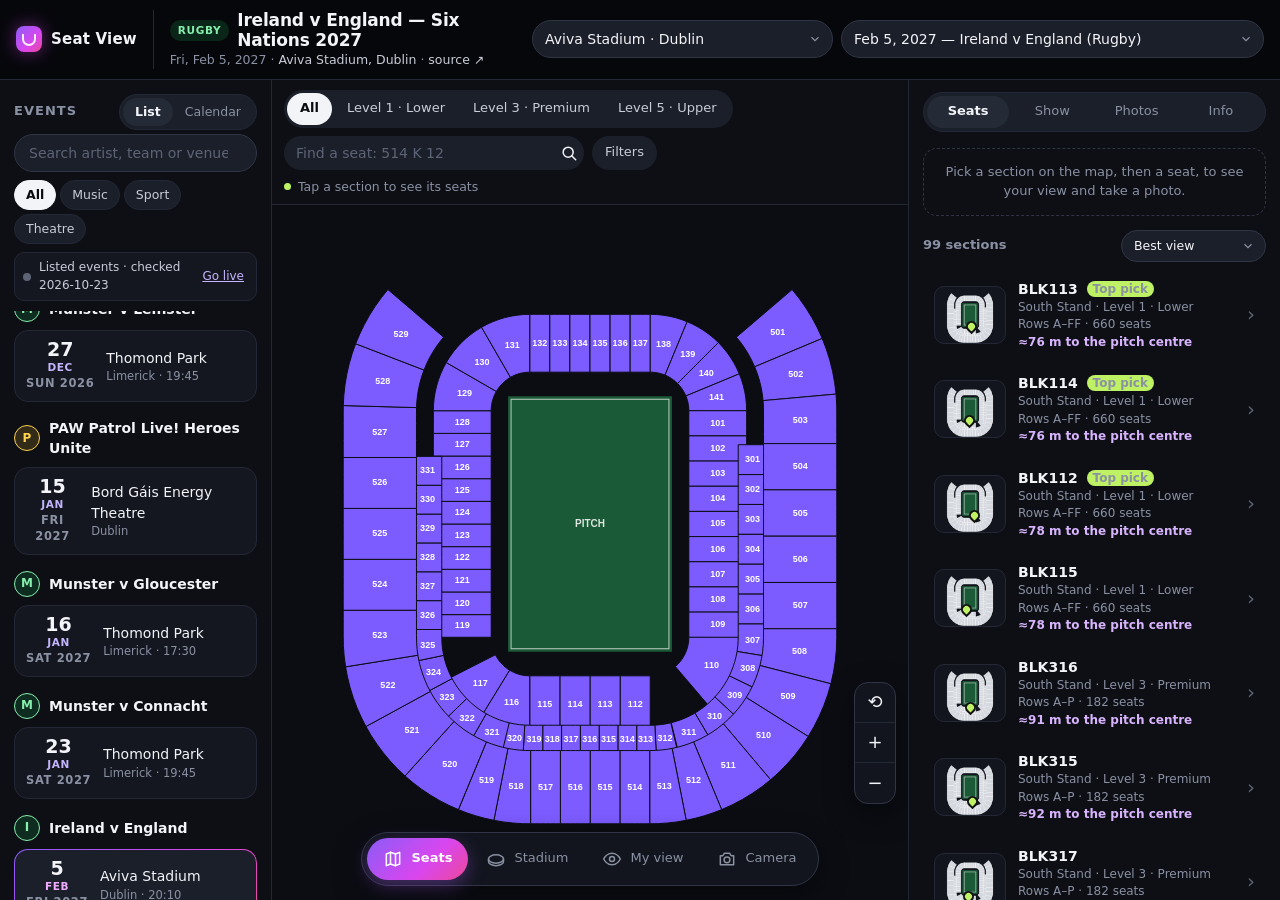
==== index.html @ c8fd2e51 "My view: Person in front Short / Average / Tall (labelled simulated) Fills the nearest seat one row " ====
<!doctype html>
<html lang="en">
<head>
<meta charset="utf-8">
<meta http-equiv="Content-Security-Policy" content="default-src 'none'; script-src 'sha256-AehIWPb3ANPBg8J2ASItYhmDbQmx3fX8ATuAno+tc4E=' 'sha256-6IYVCKtguXqUYIJRXYKMgTXm1RfLkmc8EAMEsdVa/XQ=' 'sha256-Q30Vz7tpSokEJcAzKBy99ue36eiE/+5ZaxXorFclWy0=' 'sha256-MastnFAGnW51c5pu6mgBMGrOEGAseeHLdK5WMSakgow=' 'sha256-mn3Ym4TrR9g12RX2Qn3bKJnK6qmRhk+Vc/PLsE+xWmc=' 'sha256-G7IihD7JzZwjoFWVQYz5J8aeXu/lUGII/jct2ej9b/M=' 'sha256-t33mMJA2kMFZt4jPvmAwNv0l5aLgA356HZ9wJSlVgOs=' 'sha256-FMDPAyfk9b5MFbzZSlSNsNEAVbrtfateNRpaTZA1IT0=' 'sha256-YVL+5Ma8DOIX1sJTvli4gWjZ0WUm4WjEtv5gJnZ9flM=' 'sha256-u6Dy2/lGTTNm95e4UNQU3p8DNj4IMK09lNciYB+xhYI=' 'sha256-4LvRddj+rnZm9a47Sd4WBgCavsQi53WUkxDH57ECdz0=' 'sha256-4m1iFpMYvZm6f1xIwejFh5C7K5jmSiJSXS4oeVaFrUk=' 'sha256-UX5fQSyQnPjgekXSWgXfijqG40A16+BjKdt0ad/6+Wk=' 'sha256-EDU/SmT+vjDJBMGw8F79ch5NGQaboYGZcBMJCvcsNKQ=' 'sha256-bpY7FLE2nWcdP8KM99GyFax7jH11QBcq56C5yae4ynA=' 'sha256-v2H7QwRPtDEg5kkXZO0sl8lC6gD20erdyJ/KMWJDnH0=' 'sha256-X9oiBWhc8Z5s16EZaTX3HUAJhatDpTYLCN5q2ymLWTc=' 'sha256-DvF3M/aGfVjp7GnrSARfQuqYdV5pXIryH3IKx+WiJWA='; style-src 'unsafe-inline'; img-src 'self' data: blob: https://commons.wikimedia.org https://upload.wikimedia.org https://mapsapi.tmol.io; connect-src 'self' https://app.ticketmaster.com https://musicbrainz.org; object-src 'none'; base-uri 'none'; form-action 'none'; frame-src 'none'; worker-src 'none'; manifest-src 'none'">
<meta name="referrer" content="no-referrer">
<meta name="viewport" content="width=device-width, initial-scale=1, viewport-fit=cover">
<title>Seat View — Irish Stadiums</title>
<link rel="icon" href="data:,">
<style>
/* Seat View — design system: night-concert dark UI, one accent (violet→pink), lime = "your seat". */
:root {
  --bg:#07080c; --s1:#0d0f15; --s2:#141720; --s3:#1b1f2a; --s4:#252a37; --line:#232836; --line2:#2f3545;
  --ink:#f3f4f8; --ink2:#c9cdd8; --muted:#8a91a3; --dim:#5d6476;
  --acc:#8b5cf6; --acc-2:#ec4899; --acc-soft:rgba(139,92,246,.16); --grad:linear-gradient(135deg,#8b5cf6 0%,#d946ef 60%,#ec4899 100%);
  --ok:#bef264; --warn:#fbbf24; --bad:#f87171;
  --r1:10px; --r2:14px; --r3:20px; --shadow:0 10px 30px rgba(0,0,0,.45);
  --font:"Inter","Segoe UI Variable Text","Segoe UI",system-ui,-apple-system,Roboto,Arial,sans-serif;
  /* legacy names used by older inline styles */
  --acc2:var(--ok); --soft:var(--s2);
}
* { box-sizing:border-box; }
html, body { margin:0; height:100%; background:var(--bg); color:var(--ink); font:14px/1.45 var(--font); -webkit-font-smoothing:antialiased; }
button, select, input { font:inherit; color:inherit; }
::selection { background:var(--acc); color:#fff; }
a { color:#c4b5fd; text-decoration:none; } a:hover { text-decoration:underline; }
svg { width:20px; height:20px; fill:none; stroke:currentColor; stroke-width:1.8; stroke-linecap:round; stroke-linejoin:round; flex:none; }

/* controls */
button { background:var(--s3); border:1px solid var(--line2); border-radius:999px; padding:7px 14px; cursor:pointer; min-height:38px; transition:background .15s, border-color .15s, transform .1s; }
button:hover { background:var(--s4); border-color:#3b4254; } button:active { transform:scale(.97); }
button.on { background:var(--ink); color:#0b0c10; border-color:var(--ink); font-weight:600; }
button.primary { background:var(--grad); color:#fff; border:0; font-weight:600; box-shadow:0 6px 18px rgba(168,85,247,.35); }
button.primary:hover { filter:brightness(1.08); }
.iconbtn { width:38px; padding:0; display:inline-flex; align-items:center; justify-content:center; }
select { background:var(--s3); border:1px solid var(--line2); border-radius:999px; padding:6px 30px 6px 12px; min-height:38px; max-width:100%; appearance:none; -webkit-appearance:none;
  background-image:url("data:image/svg+xml,%3Csvg xmlns='http://www.w3.org/2000/svg' viewBox='0 0 24 24' fill='none' stroke='%238a91a3' stroke-width='2'%3E%3Cpath d='M6 9l6 6 6-6'/%3E%3C/svg%3E"); background-repeat:no-repeat; background-position:right 10px center; background-size:14px; }
select option { background:#141720; color:var(--ink); }
input[type=search], input[type=password], input:not([type]) { background:var(--s3); border:1px solid var(--line2); border-radius:999px; padding:8px 14px; color:var(--ink); outline:none; }
input::placeholder { color:var(--dim); }
input[type=range] { accent-color:var(--acc); } input[type=checkbox] { accent-color:var(--acc); width:16px; height:16px; }
button:focus-visible, select:focus-visible, input:focus-visible, summary:focus-visible, a:focus-visible { outline:2px solid #c4b5fd; outline-offset:2px; }
.muted { color:var(--muted); } .small { font-size:12.5px; }
.badge { font-size:11px; padding:2px 8px; border-radius:999px; border:1px solid var(--line2); white-space:nowrap; color:var(--muted); }
.badge.warn { border-color:rgba(251,191,36,.4); color:var(--warn); background:rgba(251,191,36,.08); } .badge.ok { border-color:rgba(190,242,100,.35); color:var(--ok); background:rgba(190,242,100,.07); }
#err { position:fixed; z-index:99; top:0; left:0; right:0; background:#7f1d1d; color:#fff; padding:10px 14px; font-weight:600; }

/* header */
header#top { background:rgba(7,8,12,.92); backdrop-filter:blur(12px); border-bottom:1px solid var(--line); display:flex; align-items:center; gap:16px; padding:10px 16px; flex-wrap:wrap; position:relative; z-index:30; }
.brand { display:flex; align-items:center; gap:9px; font-size:15px; white-space:nowrap; letter-spacing:.2px; }
.logo { width:26px; height:26px; border-radius:8px; background:var(--grad); box-shadow:0 0 18px rgba(217,70,239,.45); position:relative; }
.logo::after { content:""; position:absolute; inset:8px 6px 6px; border:2px solid rgba(255,255,255,.9); border-top:0; border-radius:0 0 8px 8px; }
#evHead { flex:1; min-width:200px; padding-left:16px; border-left:1px solid var(--line); }
#evTitle { font-weight:700; font-size:17px; line-height:1.2; letter-spacing:-.01em; }
#evMeta { font-size:12.5px; color:var(--muted); } #evMeta a { color:var(--ink2); }
.pickers { display:flex; gap:8px; flex-wrap:wrap; } .pick { display:flex; align-items:center; gap:6px; } .pick span { display:none; }
.pick select { min-width:170px; }
#sideToggle { display:none; }
#infoBar { display:none !important; }

/* layout */
#app { display:grid; grid-template-columns:272px minmax(0,1fr) 372px; height:calc(100% - 59px); }
#app > * { min-width:0; }

/* concerts rail */
#side { background:var(--s1); border-right:1px solid var(--line); overflow:auto; min-height:0; scrollbar-width:thin; }
.sidehead { position:sticky; top:0; background:var(--s1); padding:14px 14px 8px; display:flex; align-items:center; justify-content:space-between; gap:8px; z-index:2; }
.sidehead b { font-size:13px; text-transform:uppercase; letter-spacing:.08em; color:var(--muted); }
.seg { display:flex; background:var(--s3); border-radius:999px; padding:3px; border:1px solid var(--line); }
.seg button { min-height:28px; padding:2px 12px; font-size:12.5px; border:0; background:transparent; color:var(--muted); }
.seg button.on { background:var(--s4); color:var(--ink); box-shadow:none; }
.sideq { padding:2px 14px 10px; position:sticky; top:52px; background:var(--s1); z-index:2; } .sideq input { width:100%; }
#sideBody { padding:4px 14px 30px; }
.artist { margin:0 0 16px; } .artist .an { font-weight:650; font-size:14px; margin:6px 0 8px; display:flex; align-items:center; gap:9px; } .artist.past { opacity:.55; }
.av { width:26px; height:26px; border-radius:50%; background:var(--grad); color:#fff; display:inline-flex; align-items:center; justify-content:center; font-size:12px; font-weight:700; flex:none; }
.artist .date { display:flex; width:100%; gap:12px; align-items:center; text-align:left; margin:0 0 6px; padding:9px 11px; min-height:54px; border-radius:var(--r2); background:var(--s2); border:1px solid var(--line); }
.artist .date:hover { background:var(--s3); border-color:var(--line2); }
.artist .date.on { border-color:transparent; background:linear-gradient(var(--s3),var(--s3)) padding-box, var(--grad) border-box; border:1.5px solid transparent; color:var(--ink); font-weight:400; }
.artist .date i, .chip i { display:block; font-style:normal; font-size:11.5px; color:var(--muted); }
.dd { min-width:44px; text-align:center; font-size:10.5px; text-transform:uppercase; letter-spacing:.06em; color:#c4b5fd; font-weight:700; } .dd b { display:block; font-size:19px; line-height:1.05; color:var(--ink); letter-spacing:0; }
.artist .date.on .dd { color:#f0abfc; }
.calhead { display:flex; align-items:center; justify-content:space-between; margin:4px 0 10px; font-weight:650; } .calhead button { min-height:30px; width:30px; padding:0; }
.cal { display:grid; grid-template-columns:repeat(7,1fr); gap:3px; }
.cal .c { min-height:46px; background:var(--s2); border:1px solid var(--line); border-radius:8px; padding:3px; font-size:11px; overflow:hidden; }
.cal .c.h { min-height:auto; background:none; border:0; text-align:center; color:var(--dim); font-size:10.5px; } .cal .c.e { background:none; border:0; }
.cal .c.has { border-color:rgba(139,92,246,.6); } .cal .n { color:var(--muted); }
.chip { display:block; width:100%; min-height:0; padding:2px 4px; margin-top:2px; font-size:10px; line-height:1.15; border-radius:5px; background:var(--acc); color:#fff; border:0; text-align:left; overflow:hidden; text-overflow:ellipsis; white-space:nowrap; }
.chip i { color:#e9d5ff; font-size:9px; } .chip.on { background:var(--ok); color:#111; } .chip.on i { color:#333; }
.jump { display:flex; flex-wrap:wrap; gap:5px; margin-top:6px; } .jump button { min-height:28px; padding:2px 10px; font-size:12px; }

/* centre view */
#view { position:relative; overflow:hidden; min-height:0; background:#05060a; }
#c { width:100%; height:100%; display:block; touch-action:none; }
#loading { position:absolute; inset:0; display:flex; flex-direction:column; gap:14px; align-items:center; justify-content:center; background:rgba(7,8,12,.94); font-size:15px; color:var(--ink2); z-index:20; }
#loading[hidden] { display:none; }
.spinner { width:34px; height:34px; border-radius:50%; border:3px solid var(--s4); border-top-color:#d946ef; animation:spin .8s linear infinite; } @keyframes spin { to { transform:rotate(360deg); } }
#mapWrap { position:absolute; inset:0; z-index:5; background:#0b0d13; display:flex; flex-direction:column; } #mapWrap[hidden] { display:none; }
#map2d { position:absolute; inset:0; width:100%; height:100%; display:block; touch-action:none; cursor:grab; }
.chip2 { background:var(--s3); border:1px solid transparent; border-radius:999px; padding:4px 12px; min-height:34px; display:flex; gap:8px; align-items:center; font-size:13px; color:var(--ink2); cursor:pointer; }
.chip2:hover { background:var(--s4); }
.chip2 input[type=range] { width:96px; }
#surprise { color:var(--ink); }
.msearch { display:flex; align-items:center; gap:2px; background:var(--s3); border-radius:999px; padding-left:4px; }
.msearch input { background:transparent; border:0; min-height:34px; width:170px; padding:6px 8px; }
.msearch .iconbtn { width:34px; min-height:34px; background:transparent; border:0; }
.zbtns { display:flex; flex-direction:column; gap:0; background:rgba(20,23,32,.9); border:1px solid var(--line2); border-radius:var(--r2); overflow:hidden; box-shadow:var(--shadow); }
.zbtns button { width:40px; min-height:40px; padding:0; border-radius:0; font-size:18px; background:transparent; border:0; border-bottom:1px solid var(--line); } .zbtns button:last-child { border-bottom:0; }
#mapTip { position:absolute; background:rgba(20,23,32,.96); border:1px solid var(--line2); border-radius:var(--r1); padding:8px 11px; font-size:12.5px; box-shadow:var(--shadow); pointer-events:none; max-width:240px; z-index:6; } #mapTip span { color:var(--muted); }
#mapSel[hidden] { display:none; } .selh { display:flex; gap:10px; align-items:flex-start; }
.tick { width:28px; height:28px; border-radius:50%; background:var(--ok); color:#111; display:flex; align-items:center; justify-content:center; flex:none; font-weight:800; }
.selh .x { margin-left:auto; min-height:30px; width:30px; padding:0; } .btns { display:flex; gap:8px; margin-top:12px; flex-wrap:wrap; }
#shareMsg { margin-top:6px; color:var(--ok); word-break:break-all; } #shareMsg:empty { display:none; }

/* 3D overlays */
#crowdBar { position:absolute; top:12px; left:12px; display:flex; gap:2px; align-items:center; background:rgba(20,23,32,.8); backdrop-filter:blur(10px); border:1px solid var(--line); padding:4px; border-radius:999px; }
#crowdBar span { padding:0 8px; color:var(--muted); font-size:12px; } #crowdBar button { min-height:30px; padding:2px 12px; font-size:12.5px; background:transparent; border-color:transparent; }
#crowdBar button.on { background:var(--ink); color:#0b0c10; }
#hud { position:absolute; top:14px; right:12px; pointer-events:none; color:var(--dim); font:11px/1.3 ui-monospace, Consolas, monospace; }
#hint { position:absolute; top:58px; left:50%; transform:translateX(-50%); background:rgba(20,23,32,.8); backdrop-filter:blur(8px); border:1px solid var(--line); color:var(--ink2); padding:6px 14px; border-radius:999px; font-size:12.5px; white-space:nowrap; pointer-events:none; transition:opacity .3s; }
#hint.flash { background:var(--grad); color:#fff; border-color:transparent; } #hint:empty { display:none; }
body.mapmode #crowdBar, body.mapmode #hud { display:none; } body.mapmode #hint:not(.flash) { display:none; }
#bottom { position:absolute; left:0; right:0; bottom:14px; display:flex; flex-direction:column; align-items:center; gap:10px; pointer-events:none; z-index:8; }
#bottom > * { pointer-events:auto; }
#modeBar { display:flex; gap:2px; background:rgba(20,23,32,.88); backdrop-filter:blur(14px); padding:5px; border-radius:999px; border:1px solid var(--line2); box-shadow:var(--shadow); }
#modeBar button { min-height:42px; padding:6px 16px; font-size:13px; border:0; background:transparent; color:var(--muted); display:flex; align-items:center; gap:8px; }
#modeBar button:hover { color:var(--ink); background:var(--s3); }
#modeBar button.on { background:var(--grad); color:#fff; box-shadow:0 6px 18px rgba(168,85,247,.35); }

/* ---------- iPhone camera (modelled on the iOS Camera app) ---------- */
#camTop, #flashOv { display:none; }
body.phonemode #view { background:#000; }
body.phonemode #crowdBar, body.phonemode #hud, body.phonemode #hint, body.phonemode #modeBar { display:none; }
body.phonemode #camTop { display:flex; position:absolute; top:0; left:0; right:0; height:52px; align-items:center; justify-content:space-between; padding:0 14px; z-index:9; background:#000; }
.camicon { width:36px; min-height:36px; padding:0; border-radius:50%; background:rgba(255,255,255,.1); border:0; color:#fff; display:flex; align-items:center; justify-content:center; }
.camicon:hover { background:rgba(255,255,255,.2); }
#phoneHud { color:#ffd60a; font:600 12px/1.3 -apple-system, "SF Pro Text", var(--font); letter-spacing:.02em; text-align:center; }
#phoneHud span { color:rgba(255,255,255,.7); font-weight:500; }
#phoneFrame { position:absolute; pointer-events:none; } #phoneFrame[hidden] { display:none; }
.grid3 { position:absolute; inset:0; background:
  linear-gradient(to right, transparent calc(33.33% - .5px), rgba(255,255,255,.22) 33.33%, transparent calc(33.33% + .5px), transparent calc(66.66% - .5px), rgba(255,255,255,.22) 66.66%, transparent calc(66.66% + .5px)),
  linear-gradient(to bottom, transparent calc(33.33% - .5px), rgba(255,255,255,.22) 33.33%, transparent calc(33.33% + .5px), transparent calc(66.66% - .5px), rgba(255,255,255,.22) 66.66%, transparent calc(66.66% + .5px)); }
#phoneFrame .lenses { position:absolute; left:50%; bottom:14px; transform:translateX(-50%); display:flex; gap:6px; padding:4px; border-radius:999px; background:rgba(0,0,0,.35); pointer-events:auto; }
.lenses button { min-height:30px; min-width:30px; width:30px; padding:0; border-radius:50%; font:600 11px/1 -apple-system, var(--font); background:rgba(28,28,30,.75); border:0; color:#fff; }
.lenses button.on { width:auto; min-width:38px; padding:0 8px; border-radius:999px; color:#ffd60a; background:rgba(28,28,30,.9); font-size:12px; }
#phoneCtl { display:flex; flex-direction:column; align-items:center; gap:14px; width:100%; max-width:560px; padding:6px 22px 4px; background:#000; }
#phoneCtl[hidden] { display:none; }
body.phonemode #bottom { bottom:0; padding-bottom:14px; background:#000; }
.camModes { display:flex; gap:20px; font:600 12px/1 -apple-system, var(--font); letter-spacing:.08em; color:rgba(255,255,255,.55); white-space:nowrap; }
.camModes b { color:#ffd60a; font-weight:600; }
.camRow { display:grid; grid-template-columns:1fr auto 1fr; align-items:center; width:100%; }
.thumb { width:48px; height:48px; min-height:48px; padding:0; border-radius:9px; overflow:hidden; background:#1c1c1e; border:1.5px solid rgba(255,255,255,.25); justify-self:start; }
.thumb img { width:100%; height:100%; object-fit:cover; display:block; } .thumb img:not([src]) { display:none; }
#shutter { width:72px; height:72px; min-height:72px; padding:0; border-radius:50%; background:transparent; border:4px solid #fff; display:flex; align-items:center; justify-content:center; }
#shutter i { width:58px; height:58px; border-radius:50%; background:#fff; transition:transform .12s; } #shutter:active i { transform:scale(.88); }
#phoneCtl .zoom { justify-self:end; display:flex; flex-direction:column; align-items:center; gap:4px; color:#ffd60a; font:600 12px -apple-system, var(--font); }
#phoneCtl .zoom input { width:110px; accent-color:#ffd60a; }
#flashOv { position:absolute; inset:0; background:#fff; opacity:0; pointer-events:none; z-index:12; }
#flashOv.go { display:block; animation:shot .35s ease-out; } @keyframes shot { 0% { opacity:.85; } 100% { opacity:0; } }

/* right panel */
#panel { background:var(--s1); border-left:1px solid var(--line); overflow:auto; min-height:0; scrollbar-width:thin; }
#tabs { position:sticky; top:0; display:flex; gap:2px; margin:12px 14px 4px; padding:3px; background:var(--s3); border:1px solid var(--line); border-radius:999px; z-index:3; }
#tabs button { flex:1; border-radius:999px; min-height:32px; border:0; background:transparent; color:var(--muted); font-size:13px; padding:2px 6px; }
#tabs button.on { background:var(--s4); color:var(--ink); }
.tab { display:none; padding:12px 14px 40px; } .tab.on { display:block; }
.tab h3 { margin:0 0 10px; font-size:12px; text-transform:uppercase; letter-spacing:.08em; color:var(--muted); font-weight:600; }
.group { background:var(--s2); border:1px solid var(--line); border-radius:var(--r2); padding:14px; margin:10px 0; }
.listhead { display:flex; gap:8px; align-items:center; justify-content:space-between; margin:14px 0 6px; } .listhead b { font-size:13px; color:var(--muted); font-weight:600; }
.sortby select { min-height:32px; font-size:12.5px; }
#mapList { list-style:none; margin:0; padding:0; }
#mapList li { border-radius:var(--r2); padding:10px; cursor:pointer; display:flex; gap:12px; align-items:center; border:1px solid transparent; }
#mapList li:hover { background:var(--s2); border-color:var(--line); } #mapList li.none { cursor:default; color:var(--muted); }
#mapList li:focus-visible { outline:2px solid #c4b5fd; outline-offset:-2px; }
#mapList .th { width:72px; height:58px; flex:none; background-size:cover; position:relative; border-radius:10px; border:1px solid var(--line); }
#mapList .th i { position:absolute; width:11px; height:11px; margin:-11px 0 0 -5px; background:var(--ok); border:2px solid #111; border-radius:50% 50% 50% 0; transform:rotate(-45deg); }
#mapList .tx { flex:1; display:flex; flex-direction:column; min-width:0; } #mapList .tx b { font-size:14px; } #mapList .tx span { font-size:12px; color:var(--muted); } #mapList .tx .d { color:#d8b4fe; font-weight:600; }
#mapList .chev { font-size:20px; color:var(--dim); }
details.bynum { margin-top:12px; border:1px solid var(--line); border-radius:var(--r2); padding:10px 12px; background:var(--s2); } details.bynum summary { cursor:pointer; font-weight:600; color:var(--ink2); }
#map, #levelTabs { display:none !important; }
.pickrow { display:flex; flex-wrap:wrap; gap:8px; align-items:center; margin:8px 0; } .pickrow label { display:flex; gap:6px; align-items:center; }
#blockSel { width:100%; } .pickrow label:has(#blockSel) { flex:1; min-width:0; }
.info { width:100%; border-collapse:collapse; font-size:12.5px; margin:8px 0; } .info td, .info th { border-bottom:1px solid var(--line); padding:6px 4px; vertical-align:top; text-align:left; } .info td:first-child { color:var(--muted); width:42%; }

/* seat hero */
.hero { border-radius:var(--r3); padding:16px; background:radial-gradient(120% 140% at 0% 0%, rgba(139,92,246,.28), transparent 55%), radial-gradient(120% 140% at 100% 100%, rgba(236,72,153,.18), transparent 55%), var(--s2); border:1px solid var(--line2); }
.hero .eyebrow { font-size:11px; text-transform:uppercase; letter-spacing:.1em; color:#d8b4fe; font-weight:600; }
.hero .where { font-size:19px; font-weight:700; letter-spacing:-.01em; margin:2px 0 12px; }
.stats { display:grid; grid-template-columns:repeat(3,1fr); gap:8px; }
.stat { background:rgba(7,8,12,.45); border:1px solid var(--line); border-radius:var(--r1); padding:9px 10px; }
.stat b { display:block; font-size:18px; letter-spacing:-.01em; } .stat span { font-size:11px; color:var(--muted); line-height:1.25; display:block; }
.stat.good b { color:var(--ok); } .stat.warn b { color:var(--warn); }
.hero .btns button { flex:1; }
.hero details { margin-top:12px; } .hero summary { cursor:pointer; font-size:12.5px; color:var(--muted); }
.empty { border:1px dashed var(--line2); border-radius:var(--r2); padding:14px; color:var(--muted); font-size:13px; text-align:center; }

.card { border:1px solid var(--line); background:var(--s2); border-radius:var(--r2); padding:12px; margin:6px 0; } .card.sel { border-color:var(--acc); }
.card .t { font-weight:700; font-size:16px; } .card .d { color:var(--muted); }
.warnbox { border:1px solid rgba(251,191,36,.35); background:rgba(251,191,36,.07); border-radius:var(--r1); padding:8px 10px; font-size:12.5px; margin:8px 0; color:#fde68a; }
.tmoff { border:1px dashed var(--line2); border-radius:var(--r1); padding:8px 10px; font-size:12.5px; margin:8px 0; color:var(--muted); } .tmev { margin:8px 0; } #tmBox code { background:var(--s3); padding:1px 5px; border-radius:5px; }
#presetBtns { display:flex; gap:6px; } #presetBtns button { flex:1; }
.photo { margin:0 0 14px; border:1px solid var(--line); border-radius:var(--r2); overflow:hidden; background:var(--s2); } .photo img { width:100%; display:block; background:var(--s3); min-height:80px; }
.photo figcaption { padding:8px 10px; font-size:12.5px; color:var(--ink2); } .photo .fail { padding:20px 10px; font-size:12.5px; color:var(--muted); }
ul.plain { padding-left:18px; } ul.plain li { margin:4px 0; }
.filebtn { display:inline-flex; align-items:center; gap:8px; padding:8px 14px; border-radius:999px; background:var(--grad); color:#fff; font-weight:600; cursor:pointer; margin:4px 0 6px; }
.filebtn input { display:none; }
#modelList .m { display:flex; justify-content:space-between; gap:8px; padding:6px 0; border-bottom:1px solid var(--line); }

/* responsive */
@media (max-width: 1180px) { #app { grid-template-columns:minmax(0,1fr) 340px; } #side { display:none; } #sideToggle { display:inline-flex; }
  body.sideOpen #side { display:block; position:fixed; z-index:50; left:0; top:0; bottom:0; width:min(330px,88vw); box-shadow:0 0 0 9999px rgba(0,0,0,.6); } }
@media (max-width: 860px), (max-height: 520px) {
  header#top { padding:8px 10px; gap:6px 10px; } .brand strong { display:none; } #evHead { border-left:0; padding-left:0; } #evTitle { font-size:15px; }
  .pickers { width:100%; } .pick { flex:1; } .pick select { width:100%; min-width:0; }
  #app { grid-template-columns:minmax(0,1fr); height:auto; }
  #view { height:calc(100vh - var(--hdr, 120px)); height:calc(100dvh - var(--hdr, 120px)); min-height:300px; }
  #panel { border-left:0; border-top:1px solid var(--line); overflow:visible; }
  #modeBar { max-width:calc(100vw - 16px); } #modeBar button { flex:1 1 0; min-width:0; padding:6px 8px; flex-direction:column; gap:2px; font-size:11px; min-height:48px; }
  #hint { top:54px; font-size:12px; max-width:92%; white-space:normal; text-align:center; } #hud { display:none; } #crowdBar span { display:none; }
  #tabs button { min-width:0; overflow:hidden; text-overflow:ellipsis; white-space:nowrap; }
  .camModes { gap:14px; font-size:11px; }
}
#app { height:calc(100% - var(--hdr, 59px)); }
#seatInfo:empty { display:block; } #seatInfo:empty::before { content:"Pick a section on the map, then a seat, to see your view and take a photo."; display:block; border:1px dashed var(--line2); border-radius:var(--r2); padding:14px; color:var(--muted); font-size:13px; text-align:center; }
/* mobile fixes: compact header, card never under mode bar, zoom buttons clear of card */
@media (max-width: 860px) {
  .pickers { display:none; }
  #evTitle { white-space:nowrap; overflow:hidden; text-overflow:ellipsis; }
  #evMeta { white-space:nowrap; overflow:hidden; text-overflow:ellipsis; }
  #evHead { min-width:0; flex:1 1 0; }
  header#top { flex-wrap:nowrap; }
}
#sideClose { display:none; width:32px; min-height:32px; order:3; }
.sidehead b { margin-right:auto; }
@media (max-width: 1180px) { body.sideOpen #sideClose { display:inline-flex; } }


#coach[hidden] { display:none; }
#coach::before { content:""; display:inline-block; width:7px; height:7px; border-radius:50%; background:var(--ok); margin-right:7px; vertical-align:1px; animation:pulse 1.6s ease-in-out infinite; }
@keyframes pulse { 50% { opacity:.25; } }
@media (prefers-reduced-motion: reduce) { #coach::before, .spinner { animation:none; } }
/* event types, live data */
.evrow { display:flex; align-items:center; gap:8px; min-width:0; }
.evtype { font-size:10.5px; font-weight:700; letter-spacing:.06em; text-transform:uppercase; padding:3px 8px; border-radius:999px; background:var(--acc-soft); color:#d8b4fe; white-space:nowrap; flex:none; }
.evtype:empty { display:none; }
.evtype.t-rugby, .av.t-rugby { background:rgba(34,197,94,.16); color:#86efac; } .evtype.t-football, .av.t-football, .evtype.t-sport, .av.t-sport { background:rgba(56,189,248,.16); color:#7dd3fc; }
.evtype.t-theatre, .av.t-theatre, .evtype.t-comedy, .av.t-comedy, .evtype.t-family, .av.t-family { background:rgba(251,191,36,.16); color:#fcd34d; }
.av.t-rugby, .av.t-football, .av.t-sport, .av.t-theatre, .av.t-comedy, .av.t-family { border:1px solid currentColor; }
.typechips { display:flex; gap:4px; margin-top:8px; flex-wrap:wrap; }
.typechips button { min-height:30px; padding:2px 11px; font-size:12.5px; background:var(--s3); border-color:var(--line); color:var(--ink2); }
.typechips button.on { background:var(--ink); color:#0b0c10; border-color:var(--ink); }
#liveBar { display:flex; align-items:center; gap:8px; flex-wrap:wrap; margin-top:8px; font-size:12px; color:var(--ink2); background:var(--s2); border:1px solid var(--line); border-radius:var(--r1); padding:6px 8px; }
#liveBar > span:nth-child(2) { flex:1; min-width:0; }
#liveBar .iconbtn { width:28px; min-height:28px; font-size:15px; }
.dot { width:8px; height:8px; border-radius:50%; background:var(--dim); flex:none; }
.dot.ok { background:var(--ok); box-shadow:0 0 8px rgba(190,242,100,.7); } .dot.busy { background:var(--warn); animation:pulse 1s infinite; }
.linkbtn { background:none; border:0; color:#c4b5fd; min-height:28px; padding:0 4px; font-size:12px; text-decoration:underline; }
.linkbtn:hover { background:none; color:#fff; }
.warnline { width:100%; color:var(--warn); }
#livePanel { margin-top:6px; background:var(--s2); border:1px solid var(--line2); border-radius:var(--r1); padding:8px 10px; }
#livePanel input { flex:1; min-width:0; }
.livetag { color:var(--ok); font-weight:700; font-style:normal; }
#sportNote { line-height:1.5; }
@media (max-width: 860px) { .evtype { display:none; } }

/* compare */
#compare { margin-top:12px; background:var(--s2); border:1px solid var(--line); border-radius:var(--r2); padding:12px; }
#compare[hidden] { display:none; }
.cmphead { display:flex; align-items:center; gap:8px; margin-bottom:8px; } .cmphead b { margin-right:auto; }
.cmpgrid { display:grid; grid-template-columns:repeat(auto-fit, minmax(96px, 1fr)); gap:8px; }
.cmpcard { background:var(--s1); border:1px solid var(--line); border-radius:var(--r1); overflow:hidden; display:flex; flex-direction:column; }
.cmpcard img { width:100%; aspect-ratio:4/3; object-fit:cover; display:block; background:#000; }
.cmpname { font-size:11.5px; font-weight:650; padding:6px 7px 2px; line-height:1.25; }
.cmpstats { display:flex; flex-direction:column; gap:2px; padding:2px 7px 6px; font-size:10.5px; color:var(--muted); }
.cmpstats b { color:var(--ink); font-size:12.5px; margin-right:4px; } .cmpstats .win b { color:var(--ok); }
.cmpbtns { display:flex; gap:4px; padding:0 6px 6px; margin-top:auto; } .cmpbtns button { min-height:30px; padding:2px 8px; font-size:12px; flex:1; } .cmpbtns .iconbtn { flex:none; width:30px; }
.toppick { font-size:10px; font-weight:700; color:#111; background:var(--ok); padding:1px 6px; border-radius:999px; margin-left:4px; vertical-align:1px; }
.hero .btns { flex-wrap:wrap; } .hero .btns #cmpAdd { flex:0 0 auto; }
.hero .btns button { flex:1 1 0; min-width:0; white-space:nowrap; }
.hero .btns #cmpAdd { flex:1 1 100%; min-height:32px; background:transparent; border-style:dashed; color:var(--ink2); }

body.framed #liveSet { opacity:.5; }
/* Seat map: a toolbar above the map (nothing floats over the sections), a section bar with row/seat pickers */
#mapTop { flex:none; display:flex; flex-direction:column; gap:8px; padding:10px 12px 8px; border-bottom:1px solid var(--line); background:var(--s1); position:relative; z-index:2; }
.mrow { display:flex; flex-wrap:wrap; gap:8px; align-items:center; } .mrow[hidden] { display:none; }
.segtabs { display:flex; gap:2px; padding:3px; background:var(--s3); border-radius:999px; overflow-x:auto; scrollbar-width:none; max-width:100%; }
.segtabs::-webkit-scrollbar { display:none; }
.segtabs button { min-height:32px; padding:4px 13px; border:0; background:transparent; color:var(--ink2); font-size:13px; white-space:nowrap; }
.segtabs button.on { background:var(--ink); color:#0b0c10; }
.msearch { flex:1 1 180px; max-width:300px; min-width:0; } .msearch input { width:100%; min-width:0; }
#mapFiltersBtn[aria-expanded=true] { background:var(--s4); color:var(--ink); }
.mhint { min-height:18px; font-size:12.5px; color:var(--muted); gap:10px; }
#coach[hidden] { display:none; }
#mapMsg { color:#fecaca; } #mapMsg:empty { display:none; }
#secBar { background:var(--s2); border:1px solid var(--line2); border-radius:var(--r2); padding:6px 8px; gap:8px 12px; }
#secBar .back { min-height:34px; padding:4px 12px; }
#secBar .nm { display:flex; flex-direction:column; line-height:1.2; margin-right:auto; min-width:0; } #secBar .nm span { color:var(--muted); font-size:12px; }
#secBar label { display:flex; align-items:center; gap:6px; font-size:12.5px; color:var(--muted); }
#secBar select { min-height:34px; padding:4px 28px 4px 10px; }
#mapArea { flex:1; position:relative; min-height:0; }
#mapCtl { position:absolute; right:12px; bottom:96px; z-index:3; }
#mapSel { position:absolute; left:12px; bottom:96px; background:rgba(20,23,32,.97); backdrop-filter:blur(10px); border:1px solid var(--line2); border-radius:var(--r3); padding:14px 16px; box-shadow:var(--shadow); max-width:400px; z-index:7; }
.step { display:flex; align-items:center; gap:4px; margin-left:auto; } .step button { min-height:32px; width:34px; padding:0; }
@media (max-width: 860px) {
  #mapTop { padding:8px 8px 6px; gap:6px; }
  .msearch { max-width:none; flex:1 1 120px; }
  #mapSel { left:8px; right:8px; bottom:90px; max-width:none; padding:12px 14px; }
  #mapCtl { bottom:90px; } #mapCtl .zbtns button { width:38px; min-height:38px; }
  #mapWrap:has(#mapSel:not([hidden])) #mapCtl { display:none; }
  #mapSel .btns button { flex:1 1 auto; }
}
#crowdBar .sep { width:1px; align-self:stretch; background:var(--line2); margin:4px 4px; padding:0; }
#crowdBar button[hidden] { display:none; }
#crowdBar #stillPose { padding:0; display:flex; gap:2px; color:inherit; } #crowdBar #stillPose[hidden] { display:none; }
@media (max-width: 860px) { /* phones: the crowd bar scrolls sideways instead of running off the screen */
  #crowdBar { left:8px; max-width:calc(100% - 16px); overflow-x:auto; scrollbar-width:none; border-radius:var(--r2); }
  #crowdBar::-webkit-scrollbar { display:none; }
  #crowdBar button { flex:none; padding:2px 10px; }
}

/* Person in front (My view only) */
#frontBar { position:absolute; left:12px; bottom:84px; display:none; gap:2px; align-items:center; background:rgba(20,23,32,.8); backdrop-filter:blur(10px); border:1px solid var(--line); padding:4px; border-radius:999px; }
body.seatmode #frontBar { display:flex; }
#frontBar span { padding:0 8px; color:var(--muted); font-size:12px; } #frontBar em { font-style:normal; color:var(--warn); }
#frontBar button { min-height:30px; padding:2px 12px; font-size:12.5px; background:transparent; border-color:transparent; }
#frontBar button.on { background:var(--ink); color:#0b0c10; } #frontBar button:disabled { opacity:.45; cursor:not-allowed; }
</style>
</head>
<body>
<div id="err" hidden></div>
<header id="top">
  <button type="button" id="sideToggle" class="iconbtn" aria-label="Show events"><svg viewBox="0 0 24 24"><path d="M4 7h16M4 12h16M4 17h16"/></svg></button>
  <div class="brand"><span class="logo" aria-hidden="true"></span><strong>Seat View</strong></div>
  <div id="evHead"><div class="evrow"><span id="evType" class="evtype"></span><div id="evTitle">Loading…</div></div><div id="evMeta"></div></div>
  <div class="pickers">
    <label class="pick"><span>Venue</span><select id="stadiumSel" aria-label="Venue"></select></label>
    <label class="pick"><span>Event</span><select id="eventSel" aria-label="Event"></select></label>
  </div>
</header>
<div id="infoBar"><span id="infoText"></span> <a href="#" id="infoMore">Sources</a></div>
<main id="app">
  <aside id="side" aria-label="Artists and dates">
    <div class="sidehead"><b>Events</b><button type="button" id="sideClose" class="iconbtn" aria-label="Close concerts"><svg viewBox="0 0 24 24"><path d="M6 6l12 12M18 6L6 18"/></svg></button><div class="seg"><button type="button" id="sideList" class="on">List</button><button type="button" id="sideCal">Calendar</button></div></div>
    <div class="sideq"><input id="sideQ" type="search" placeholder="Search artist, team or venue" aria-label="Search events">
      <div class="typechips" role="group" aria-label="Event type"><button type="button" data-t="all" class="on">All</button><button type="button" data-t="concert">Music</button><button type="button" data-t="sport">Sport</button><button type="button" data-t="theatre">Theatre</button></div>
      <div id="liveBar" aria-live="polite"></div><div id="livePanel" hidden></div></div>
    <div id="sideBody"></div>
  </aside>
  <section id="view">
    <canvas id="c"></canvas>
    <div id="loading"><div class="spinner"></div>Building stadium…</div>
    <div id="mapWrap" hidden>
      <div id="mapTop">
        <div class="mrow">
          <div id="mapLevels" class="segtabs" role="group" aria-label="Level"></div>
          <div class="msearch"><input id="seatSearch" placeholder="Find a seat: 514 K 12" aria-label="Find a seat"><button type="button" id="seatSearchGo" class="iconbtn" aria-label="Find"><svg viewBox="0 0 24 24"><circle cx="11" cy="11" r="6"/><path d="M20 20l-4.5-4.5"/></svg></button></div>
          <button type="button" id="mapFiltersBtn" class="chip2" aria-expanded="false" aria-controls="mapFilters">Filters</button>
        </div>
        <div class="mrow" id="mapFilters" hidden>
          <label class="chip2"><span id="fDistLbl">Any distance</span><input id="fDist" type="range" min="30" max="200" step="5" value="200" aria-label="Maximum distance to stage"></label>
          <label class="chip2"><input id="fClosed" type="checkbox" checked> Hide behind stage</label>
          <button type="button" id="surprise" class="chip2" title="Pick a random open seat in the sections that match your filters">Surprise me</button>
        </div>
        <div id="secBar" class="mrow" hidden></div>
        <div class="mrow mhint"><span id="coach" role="status">Tap a section to see its seats</span><span id="mapMsg" class="small"></span></div>
      </div>
      <div id="mapArea">
        <canvas id="map2d" aria-label="Seat map. Drag to move, scroll or pinch to zoom, tap a section then a seat."></canvas>
        <div id="mapCtl"><div class="zbtns"><button type="button" id="mapReset" title="Whole venue" aria-label="Whole venue">⟲</button><button type="button" id="mapZoomIn" title="Zoom in" aria-label="Zoom in">+</button><button type="button" id="mapZoomOut" title="Zoom out" aria-label="Zoom out">−</button></div></div>
        <div id="mapTip" hidden></div>
        <div id="mapSel" hidden></div>
      </div>
    </div>
    <div id="camTop">
      <button type="button" id="camClose" class="camicon" aria-label="Close camera"><svg viewBox="0 0 24 24"><path d="M6 6l12 12M18 6L6 18"/></svg></button>
      <div id="phoneHud"></div>
      <button type="button" id="orient" class="camicon" aria-label="Rotate phone"><svg viewBox="0 0 24 24"><rect x="7" y="3" width="10" height="18" rx="2"/><path d="M3 12a9 9 0 0 1 3-6.7M21 12a9 9 0 0 1-3 6.7"/></svg></button>
    </div>
    <div id="phoneFrame" hidden>
      <div class="grid3" aria-hidden="true"></div>
      <div class="lenses" role="group" aria-label="iPhone lens"><button type="button" data-z="0.5417" data-l=".5">.5</button><button type="button" data-z="1" data-l="1×" class="on">1×</button><button type="button" data-z="2" data-l="2">2</button><button type="button" data-z="4.1667" data-l="4">4</button><button type="button" data-z="8.3333" data-l="8">8</button></div>
    </div>
    <div id="frontBar" role="group" aria-labelledby="frontLbl"><span id="frontLbl">Person in front <em>simulated</em></span><button type="button" data-h="short" aria-pressed="false">Short</button><button type="button" data-h="avg" aria-pressed="false">Average</button><button type="button" data-h="tall" aria-pressed="false">Tall</button></div>
    <div id="crowdBar" role="group" aria-label="Crowd">
      <span>Crowd</span><button type="button" data-d="0">Empty</button><button type="button" data-d="0.5">Half</button><button type="button" data-d="1" class="on">Full</button><span class="sep" aria-hidden="true"></span><button type="button" id="crowdMove" class="on" aria-pressed="true" title="Fans dance, clap, cheer">Moving</button><button type="button" id="crowdStill" aria-pressed="false" title="Everyone holds still">Still</button><span id="stillPose" hidden><button type="button" id="stillSit" title="Everyone sitting">Sit</button><button type="button" id="stillStand" title="Everyone standing">Stand</button></span><span class="sep" aria-hidden="true"></span><button type="button" id="crowdWave" title="One Mexican wave around the whole venue">🌊 Wave</button><button type="button" id="crowdJump" title="Everyone jumps on the beat">Jump</button>
    </div>
    <div id="hud"><span id="fps">– fps</span><span class="hp"> · <span id="people">0</span> people</span><span id="humanStat"></span></div>
    <div id="hint">Tap any seat to sit there</div>
    <div id="flashOv" aria-hidden="true"></div>
    <div id="bottom">
      <div id="phoneCtl" hidden>
        <div class="camModes"><span>TIME-LAPSE</span><span>VIDEO</span><b>PHOTO</b><span>PORTRAIT</span><span>PANO</span></div>
        <div class="camRow">
          <button type="button" id="camThumb" class="thumb" aria-label="Last photo"><img id="camThumbImg" alt=""></button>
          <button type="button" id="shutter" aria-label="Take photo"><i></i></button>
          <label class="zoom" title="Zoom (or pinch / scroll)"><input id="zoom" type="range" min="0" max="1" step="0.001" value="0.163" aria-label="Zoom"><b id="zoomLbl">1×</b></label>
        </div>
      </div>
      <nav id="modeBar" aria-label="View">
        <button type="button" data-mode="map" class="on"><svg viewBox="0 0 24 24" aria-hidden="true"><path d="M4 6l5-2 6 2 5-2v14l-5 2-6-2-5 2z"/><path d="M9 4v14M15 6v14"/></svg><span>Seats</span></button>
        <button type="button" data-mode="overview"><svg viewBox="0 0 24 24" aria-hidden="true"><ellipse cx="12" cy="12" rx="9" ry="5"/><path d="M3 12v3c0 2.8 4 5 9 5s9-2.2 9-5v-3"/></svg><span>Stadium</span></button>
        <button type="button" data-mode="seat"><svg viewBox="0 0 24 24" aria-hidden="true"><path d="M2 12s3.6-7 10-7 10 7 10 7-3.6 7-10 7S2 12 2 12z"/><circle cx="12" cy="12" r="3"/></svg><span>My view</span></button>
        <button type="button" data-mode="phone"><svg viewBox="0 0 24 24" aria-hidden="true"><path d="M4 8h3l2-3h6l2 3h3v11H4z"/><circle cx="12" cy="13" r="3.5"/></svg><span>Camera</span></button>
      </nav>
    </div>
  </section>
  <aside id="panel">
    <nav id="tabs" role="tablist">
      <button type="button" data-tab="seat" class="on">Seats</button>
      <button type="button" data-tab="show">Show</button>
      <button type="button" data-tab="photos">Photos</button>
      <button type="button" data-tab="sources">Info</button>
    </nav>
    <div class="tab on" id="tab-seat">
      <div id="seatInfo"></div>
      <div id="compare" hidden></div>
      <div class="listhead"><b id="mapCount"></b><label class="sortby"><select id="fSort" aria-label="Sort"><option value="best">Best view</option><option value="near">Closest to stage</option><option value="centre">Most central</option><option value="level">By level</option></select></label></div>
      <ul id="mapList"></ul>
      <details class="bynum"><summary>Pick by section / row / seat number</summary>
        <div id="levelTabs"></div><svg id="map" viewBox="-140 -170 280 340" aria-hidden="true"></svg>
        <div class="pickrow"><label>Section <select id="blockSel"></select></label></div>
        <div class="pickrow"><label><span id="rowWord">Row</span> <select id="rowSel"></select></label><label><span id="seatWord">Seat</span> <select id="seatSel"></select></label><button type="button" id="goSeat" class="primary">Go</button></div>
        <div id="blockInfo"></div>
      </details>
    </div>
    <div class="tab" id="tab-show">
      <div id="eventCard"></div>
      <div id="tmBox"></div>
      <div id="sportNote" class="card" hidden></div>
      <section class="group stageOnly"><h3>Stage</h3>
        <div id="presetBtns"></div>
        <p id="presetNote" class="small muted"></p>
        <div id="stageEnd"></div></section>
      <section class="group stageOnly"><h3>Performer</h3>
        <div class="pickrow"><button type="button" id="play">Pause</button><input id="time" type="range" min="0" max="1" step="0.001" value="0" aria-label="Show timeline"><label class="small"><input id="showPath" type="checkbox"> Path</label></div></section>
      <section class="group"><h3>Crowd</h3>
        <label class="pickrow">Phones up <input id="phones" type="range" min="0" max="1" step="0.05" value="0.3"><b id="phonesLbl">30%</b></label>
        <label class="pickrow"><input id="standing" type="checkbox" checked> Crowd standing</label>
        <div id="pitchNote" class="small muted"></div></section>
      <section class="group"><h3>Realistic 3D people</h3>
        <p class="small muted">Drop in free human models (.glb) and every nearby person will use them. They stay in this browser; nothing is uploaded.</p>
        <label class="filebtn"><input id="modelFile" type="file" accept=".glb,.gltf" multiple>Add .glb people</label>
        <label class="pickrow small"><input id="modelFlip" type="checkbox"> Models face backwards? Turn them round</label>
        <div id="modelList" class="small"></div>
        <div id="humanNote" class="small muted"></div></section>
    </div>
    <div class="tab" id="tab-photos"><div id="photos"></div></div>
    <div class="tab" id="tab-sources"><div id="sources"></div></div>
  </aside>
</main>
<script>window.addEventListener("error",function(e){var m=String(e.message||e);if(/ResizeObserver loop/.test(m))return;var b=document.getElementById("err");b.hidden=false;b.textContent="Something went wrong: "+m+" — please screenshot this.";});</script>
<script>/* js/vendor/three.r97.min.js */
// threejs.org/license
(function(l,ia){"object"===typeof exports&&"undefined"!==typeof module?ia(exports):"function"===typeof define&&define.amd?define(["exports"],ia):ia(l.THREE={})})(this,function(l){function ia(){}function A(a,b){this.x=a||0;this.y=b||0}function P(){this.elements=[1,0,0,0,0,1,0,0,0,0,1,0,0,0,0,1];0<arguments.length&&console.error("THREE.Matrix4: the constructor no longer reads arguments. use .set() instead.")}function ja(a,b,c,d){this._x=a||0;this._y=b||0;this._z=c||0;this._w=void 0!==d?d:1}function p(a,
b,c){this.x=a||0;this.y=b||0;this.z=c||0}function oa(){this.elements=[1,0,0,0,1,0,0,0,1];0<arguments.length&&console.error("THREE.Matrix3: the constructor no longer reads arguments. use .set() instead.")}function Q(a,b,c,d,e,f,g,h,k,m){Object.defineProperty(this,"id",{value:Gf++});this.uuid=S.generateUUID();this.name="";this.image=void 0!==a?a:Q.DEFAULT_IMAGE;this.mipmaps=[];this.mapping=void 0!==b?b:Q.DEFAULT_MAPPING;this.wrapS=void 0!==c?c:1001;this.wrapT=void 0!==d?d:1001;this.magFilter=void 0!==
e?e:1006;this.minFilter=void 0!==f?f:1008;this.anisotropy=void 0!==k?k:1;this.format=void 0!==g?g:1023;this.type=void 0!==h?h:1009;this.offset=new A(0,0);this.repeat=new A(1,1);this.center=new A(0,0);this.rotation=0;this.matrixAutoUpdate=!0;this.matrix=new oa;this.generateMipmaps=!0;this.premultiplyAlpha=!1;this.flipY=!0;this.unpackAlignment=4;this.encoding=void 0!==m?m:3E3;this.version=0;this.onUpdate=null}function Z(a,b,c,d){this.x=a||0;this.y=b||0;this.z=c||0;this.w=void 0!==d?d:1}function ib(a,
b,c){this.width=a;this.height=b;this.scissor=new Z(0,0,a,b);this.scissorTest=!1;this.viewport=new Z(0,0,a,b);c=c||{};void 0===c.minFilter&&(c.minFilter=1006);this.texture=new Q(void 0,void 0,c.wrapS,c.wrapT,c.magFilter,c.minFilter,c.format,c.type,c.anisotropy,c.encoding);this.texture.generateMipmaps=void 0!==c.generateMipmaps?c.generateMipmaps:!0;this.depthBuffer=void 0!==c.depthBuffer?c.depthBuffer:!0;this.stencilBuffer=void 0!==c.stencilBuffer?c.stencilBuffer:!0;this.depthTexture=void 0!==c.depthTexture?
c.depthTexture:null}function Jb(a,b,c){ib.call(this,a,b,c);this.activeMipMapLevel=this.activeCubeFace=0}function jb(a,b,c,d,e,f,g,h,k,m,r,n){Q.call(this,null,f,g,h,k,m,d,e,r,n);this.image={data:a,width:b,height:c};this.magFilter=void 0!==k?k:1003;this.minFilter=void 0!==m?m:1003;this.flipY=this.generateMipmaps=!1;this.unpackAlignment=1}function Wa(a,b){this.min=void 0!==a?a:new p(Infinity,Infinity,Infinity);this.max=void 0!==b?b:new p(-Infinity,-Infinity,-Infinity)}function Fa(a,b){this.center=void 0!==
a?a:new p;this.radius=void 0!==b?b:0}function Pa(a,b){this.normal=void 0!==a?a:new p(1,0,0);this.constant=void 0!==b?b:0}function rd(a,b,c,d,e,f){this.planes=[void 0!==a?a:new Pa,void 0!==b?b:new Pa,void 0!==c?c:new Pa,void 0!==d?d:new Pa,void 0!==e?e:new Pa,void 0!==f?f:new Pa]}function G(a,b,c){return void 0===b&&void 0===c?this.set(a):this.setRGB(a,b,c)}function Wd(){function a(e,f){!1!==c&&(d(e,f),b.requestAnimationFrame(a))}var b=null,c=!1,d=null;return{start:function(){!0!==c&&null!==d&&(b.requestAnimationFrame(a),
c=!0)},stop:function(){c=!1},setAnimationLoop:function(a){d=a},setContext:function(a){b=a}}}function Hf(a){function b(b,c){var d=b.array,e=b.dynamic?a.DYNAMIC_DRAW:a.STATIC_DRAW,h=a.createBuffer();a.bindBuffer(c,h);a.bufferData(c,d,e);b.onUploadCallback();c=a.FLOAT;d instanceof Float32Array?c=a.FLOAT:d instanceof Float64Array?console.warn("THREE.WebGLAttributes: Unsupported data buffer format: Float64Array."):d instanceof Uint16Array?c=a.UNSIGNED_SHORT:d instanceof Int16Array?c=a.SHORT:d instanceof
Uint32Array?c=a.UNSIGNED_INT:d instanceof Int32Array?c=a.INT:d instanceof Int8Array?c=a.BYTE:d instanceof Uint8Array&&(c=a.UNSIGNED_BYTE);return{buffer:h,type:c,bytesPerElement:d.BYTES_PER_ELEMENT,version:b.version}}var c=new WeakMap;return{get:function(a){a.isInterleavedBufferAttribute&&(a=a.data);return c.get(a)},remove:function(b){b.isInterleavedBufferAttribute&&(b=b.data);var d=c.get(b);d&&(a.deleteBuffer(d.buffer),c.delete(b))},update:function(d,e){d.isInterleavedBufferAttribute&&(d=d.data);
var f=c.get(d);if(void 0===f)c.set(d,b(d,e));else if(f.version<d.version){var g=d,h=g.array,k=g.updateRange;a.bindBuffer(e,f.buffer);!1===g.dynamic?a.bufferData(e,h,a.STATIC_DRAW):-1===k.count?a.bufferSubData(e,0,h):0===k.count?console.error("THREE.WebGLObjects.updateBuffer: dynamic THREE.BufferAttribute marked as needsUpdate but updateRange.count is 0, ensure you are using set methods or updating manually."):(a.bufferSubData(e,k.offset*h.BYTES_PER_ELEMENT,h.subarray(k.offset,k.offset+k.count)),k.count=
-1);f.version=d.version}}}}function Xa(a,b,c,d,e,f){this.a=a;this.b=b;this.c=c;this.normal=d&&d.isVector3?d:new p;this.vertexNormals=Array.isArray(d)?d:[];this.color=e&&e.isColor?e:new G;this.vertexColors=Array.isArray(e)?e:[];this.materialIndex=void 0!==f?f:0}function kb(a,b,c,d){this._x=a||0;this._y=b||0;this._z=c||0;this._order=d||kb.DefaultOrder}function Xd(){this.mask=1}function C(){Object.defineProperty(this,"id",{value:If++});this.uuid=S.generateUUID();this.name="";this.type="Object3D";this.parent=
null;this.children=[];this.up=C.DefaultUp.clone();var a=new p,b=new kb,c=new ja,d=new p(1,1,1);b.onChange(function(){c.setFromEuler(b,!1)});c.onChange(function(){b.setFromQuaternion(c,void 0,!1)});Object.defineProperties(this,{position:{enumerable:!0,value:a},rotation:{enumerable:!0,value:b},quaternion:{enumerable:!0,value:c},scale:{enumerable:!0,value:d},modelViewMatrix:{value:new P},normalMatrix:{value:new oa}});this.matrix=new P;this.matrixWorld=new P;this.matrixAutoUpdate=C.DefaultMatrixAutoUpdate;
this.matrixWorldNeedsUpdate=!1;this.layers=new Xd;this.visible=!0;this.receiveShadow=this.castShadow=!1;this.frustumCulled=!0;this.renderOrder=0;this.userData={}}function M(){Object.defineProperty(this,"id",{value:Jf+=2});this.uuid=S.generateUUID();this.name="";this.type="Geometry";this.vertices=[];this.colors=[];this.faces=[];this.faceVertexUvs=[[]];this.morphTargets=[];this.morphNormals=[];this.skinWeights=[];this.skinIndices=[];this.lineDistances=[];this.boundingSphere=this.boundingBox=null;this.groupsNeedUpdate=
this.lineDistancesNeedUpdate=this.colorsNeedUpdate=this.normalsNeedUpdate=this.uvsNeedUpdate=this.verticesNeedUpdate=this.elementsNeedUpdate=!1}function I(a,b,c){if(Array.isArray(a))throw new TypeError("THREE.BufferAttribute: array should be a Typed Array.");this.name="";this.array=a;this.itemSize=b;this.count=void 0!==a?a.length/b:0;this.normalized=!0===c;this.dynamic=!1;this.updateRange={offset:0,count:-1};this.version=0}function sc(a,b,c){I.call(this,new Int8Array(a),b,c)}function tc(a,b,c){I.call(this,
new Uint8Array(a),b,c)}function uc(a,b,c){I.call(this,new Uint8ClampedArray(a),b,c)}function vc(a,b,c){I.call(this,new Int16Array(a),b,c)}function lb(a,b,c){I.call(this,new Uint16Array(a),b,c)}function wc(a,b,c){I.call(this,new Int32Array(a),b,c)}function mb(a,b,c){I.call(this,new Uint32Array(a),b,c)}function z(a,b,c){I.call(this,new Float32Array(a),b,c)}function xc(a,b,c){I.call(this,new Float64Array(a),b,c)}function Ge(){this.vertices=[];this.normals=[];this.colors=[];this.uvs=[];this.uvs2=[];this.groups=
[];this.morphTargets={};this.skinWeights=[];this.skinIndices=[];this.boundingSphere=this.boundingBox=null;this.groupsNeedUpdate=this.uvsNeedUpdate=this.colorsNeedUpdate=this.normalsNeedUpdate=this.verticesNeedUpdate=!1}function He(a){if(0===a.length)return-Infinity;for(var b=a[0],c=1,d=a.length;c<d;++c)a[c]>b&&(b=a[c]);return b}function F(){Object.defineProperty(this,"id",{value:Kf+=2});this.uuid=S.generateUUID();this.name="";this.type="BufferGeometry";this.index=null;this.attributes={};this.morphAttributes=
{};this.groups=[];this.boundingSphere=this.boundingBox=null;this.drawRange={start:0,count:Infinity};this.userData={}}function Kb(a,b,c,d,e,f){M.call(this);this.type="BoxGeometry";this.parameters={width:a,height:b,depth:c,widthSegments:d,heightSegments:e,depthSegments:f};this.fromBufferGeometry(new nb(a,b,c,d,e,f));this.mergeVertices()}function nb(a,b,c,d,e,f){function g(a,b,c,d,e,f,g,l,X,B,Lb){var t=f/X,u=g/B,y=f/2,w=g/2,x=l/2;g=X+1;var R=B+1,J=f=0,D,A,z=new p;for(A=0;A<R;A++){var C=A*u-w;for(D=0;D<
g;D++)z[a]=(D*t-y)*d,z[b]=C*e,z[c]=x,m.push(z.x,z.y,z.z),z[a]=0,z[b]=0,z[c]=0<l?1:-1,r.push(z.x,z.y,z.z),n.push(D/X),n.push(1-A/B),f+=1}for(A=0;A<B;A++)for(D=0;D<X;D++)a=q+D+g*(A+1),b=q+(D+1)+g*(A+1),c=q+(D+1)+g*A,k.push(q+D+g*A,a,c),k.push(a,b,c),J+=6;h.addGroup(v,J,Lb);v+=J;q+=f}F.call(this);this.type="BoxBufferGeometry";this.parameters={width:a,height:b,depth:c,widthSegments:d,heightSegments:e,depthSegments:f};var h=this;a=a||1;b=b||1;c=c||1;d=Math.floor(d)||1;e=Math.floor(e)||1;f=Math.floor(f)||
1;var k=[],m=[],r=[],n=[],q=0,v=0;g("z","y","x",-1,-1,c,b,a,f,e,0);g("z","y","x",1,-1,c,b,-a,f,e,1);g("x","z","y",1,1,a,c,b,d,f,2);g("x","z","y",1,-1,a,c,-b,d,f,3);g("x","y","z",1,-1,a,b,c,d,e,4);g("x","y","z",-1,-1,a,b,-c,d,e,5);this.setIndex(k);this.addAttribute("position",new z(m,3));this.addAttribute("normal",new z(r,3));this.addAttribute("uv",new z(n,2))}function yc(a,b,c,d){M.call(this);this.type="PlaneGeometry";this.parameters={width:a,height:b,widthSegments:c,heightSegments:d};this.fromBufferGeometry(new ob(a,
b,c,d));this.mergeVertices()}function ob(a,b,c,d){F.call(this);this.type="PlaneBufferGeometry";this.parameters={width:a,height:b,widthSegments:c,heightSegments:d};a=a||1;b=b||1;var e=a/2,f=b/2;c=Math.floor(c)||1;d=Math.floor(d)||1;var g=c+1,h=d+1,k=a/c,m=b/d,r=[],n=[],q=[],v=[];for(a=0;a<h;a++){var t=a*m-f;for(b=0;b<g;b++)n.push(b*k-e,-t,0),q.push(0,0,1),v.push(b/c),v.push(1-a/d)}for(a=0;a<d;a++)for(b=0;b<c;b++)e=b+g*(a+1),f=b+1+g*(a+1),h=b+1+g*a,r.push(b+g*a,e,h),r.push(e,f,h);this.setIndex(r);this.addAttribute("position",
new z(n,3));this.addAttribute("normal",new z(q,3));this.addAttribute("uv",new z(v,2))}function L(){Object.defineProperty(this,"id",{value:Lf++});this.uuid=S.generateUUID();this.name="";this.type="Material";this.lights=this.fog=!0;this.blending=1;this.side=0;this.flatShading=!1;this.vertexColors=0;this.opacity=1;this.transparent=!1;this.blendSrc=204;this.blendDst=205;this.blendEquation=100;this.blendEquationAlpha=this.blendDstAlpha=this.blendSrcAlpha=null;this.depthFunc=3;this.depthWrite=this.depthTest=
!0;this.clippingPlanes=null;this.clipShadows=this.clipIntersection=!1;this.shadowSide=null;this.colorWrite=!0;this.precision=null;this.polygonOffset=!1;this.polygonOffsetUnits=this.polygonOffsetFactor=0;this.dithering=!1;this.alphaTest=0;this.premultipliedAlpha=!1;this.overdraw=0;this.visible=!0;this.userData={};this.needsUpdate=!0}function ka(a){L.call(this);this.type="ShaderMaterial";this.defines={};this.uniforms={};this.vertexShader="void main() {\n\tgl_Position = projectionMatrix * modelViewMatrix * vec4( position, 1.0 );\n}";
this.fragmentShader="void main() {\n\tgl_FragColor = vec4( 1.0, 0.0, 0.0, 1.0 );\n}";this.linewidth=1;this.wireframe=!1;this.wireframeLinewidth=1;this.morphNormals=this.morphTargets=this.skinning=this.clipping=this.lights=this.fog=!1;this.extensions={derivatives:!1,fragDepth:!1,drawBuffers:!1,shaderTextureLOD:!1};this.defaultAttributeValues={color:[1,1,1],uv:[0,0],uv2:[0,0]};this.index0AttributeName=void 0;this.uniformsNeedUpdate=!1;void 0!==a&&(void 0!==a.attributes&&console.error("THREE.ShaderMaterial: attributes should now be defined in THREE.BufferGeometry instead."),
this.setValues(a))}function pb(a,b){this.origin=void 0!==a?a:new p;this.direction=void 0!==b?b:new p}function da(a,b,c){this.a=void 0!==a?a:new p;this.b=void 0!==b?b:new p;this.c=void 0!==c?c:new p}function wa(a){L.call(this);this.type="MeshBasicMaterial";this.color=new G(16777215);this.lightMap=this.map=null;this.lightMapIntensity=1;this.aoMap=null;this.aoMapIntensity=1;this.envMap=this.alphaMap=this.specularMap=null;this.combine=0;this.reflectivity=1;this.refractionRatio=.98;this.wireframe=!1;this.wireframeLinewidth=
1;this.wireframeLinejoin=this.wireframeLinecap="round";this.lights=this.morphTargets=this.skinning=!1;this.setValues(a)}function ua(a,b){C.call(this);this.type="Mesh";this.geometry=void 0!==a?a:new F;this.material=void 0!==b?b:new wa({color:16777215*Math.random()});this.drawMode=0;this.updateMorphTargets()}function Mf(a,b,c,d){function e(a,c){b.buffers.color.setClear(a.r,a.g,a.b,c,d)}var f=new G(0),g=0,h,k;return{getClearColor:function(){return f},setClearColor:function(a,b){f.set(a);g=void 0!==b?
b:1;e(f,g)},getClearAlpha:function(){return g},setClearAlpha:function(a){g=a;e(f,g)},render:function(b,d,n,q){d=d.background;null===d?e(f,g):d&&d.isColor&&(e(d,1),q=!0);(a.autoClear||q)&&a.clear(a.autoClearColor,a.autoClearDepth,a.autoClearStencil);d&&d.isCubeTexture?(void 0===k&&(k=new ua(new nb(1,1,1),new ka({uniforms:va.clone(Qa.cube.uniforms),vertexShader:Qa.cube.vertexShader,fragmentShader:Qa.cube.fragmentShader,side:1,depthTest:!0,depthWrite:!1,fog:!1})),k.geometry.removeAttribute("normal"),
k.geometry.removeAttribute("uv"),k.onBeforeRender=function(a,b,c){this.matrixWorld.copyPosition(c.matrixWorld)},c.update(k)),k.material.uniforms.tCube.value=d,b.push(k,k.geometry,k.material,0,null)):d&&d.isTexture&&(void 0===h&&(h=new ua(new ob(2,2),new ka({uniforms:va.clone(Qa.background.uniforms),vertexShader:Qa.background.vertexShader,fragmentShader:Qa.background.fragmentShader,side:0,depthTest:!0,depthWrite:!1,fog:!1})),h.geometry.removeAttribute("normal"),c.update(h)),h.material.uniforms.t2D.value=
d,b.push(h,h.geometry,h.material,0,null))}}}function Nf(a,b,c,d){var e;this.setMode=function(a){e=a};this.render=function(b,d){a.drawArrays(e,b,d);c.update(d,e)};this.renderInstances=function(f,g,h){if(d.isWebGL2)var k=a;else if(k=b.get("ANGLE_instanced_arrays"),null===k){console.error("THREE.WebGLBufferRenderer: using THREE.InstancedBufferGeometry but hardware does not support extension ANGLE_instanced_arrays.");return}k[d.isWebGL2?"drawArraysInstanced":"drawArraysInstancedANGLE"](e,g,h,f.maxInstancedCount);
c.update(h,e,f.maxInstancedCount)}}function Of(a,b,c){function d(b){if("highp"===b){if(0<a.getShaderPrecisionFormat(a.VERTEX_SHADER,a.HIGH_FLOAT).precision&&0<a.getShaderPrecisionFormat(a.FRAGMENT_SHADER,a.HIGH_FLOAT).precision)return"highp";b="mediump"}return"mediump"===b&&0<a.getShaderPrecisionFormat(a.VERTEX_SHADER,a.MEDIUM_FLOAT).precision&&0<a.getShaderPrecisionFormat(a.FRAGMENT_SHADER,a.MEDIUM_FLOAT).precision?"mediump":"lowp"}var e,f="undefined"!==typeof WebGL2RenderingContext&&a instanceof
WebGL2RenderingContext,g=void 0!==c.precision?c.precision:"highp",h=d(g);h!==g&&(console.warn("THREE.WebGLRenderer:",g,"not supported, using",h,"instead."),g=h);c=!0===c.logarithmicDepthBuffer;h=a.getParameter(a.MAX_TEXTURE_IMAGE_UNITS);var k=a.getParameter(a.MAX_VERTEX_TEXTURE_IMAGE_UNITS),m=a.getParameter(a.MAX_TEXTURE_SIZE),r=a.getParameter(a.MAX_CUBE_MAP_TEXTURE_SIZE),n=a.getParameter(a.MAX_VERTEX_ATTRIBS),q=a.getParameter(a.MAX_VERTEX_UNIFORM_VECTORS),v=a.getParameter(a.MAX_VARYING_VECTORS),
t=a.getParameter(a.MAX_FRAGMENT_UNIFORM_VECTORS),l=0<k,y=f||!!b.get("OES_texture_float");return{isWebGL2:f,getMaxAnisotropy:function(){if(void 0!==e)return e;var c=b.get("EXT_texture_filter_anisotropic");return e=null!==c?a.getParameter(c.MAX_TEXTURE_MAX_ANISOTROPY_EXT):0},getMaxPrecision:d,precision:g,logarithmicDepthBuffer:c,maxTextures:h,maxVertexTextures:k,maxTextureSize:m,maxCubemapSize:r,maxAttributes:n,maxVertexUniforms:q,maxVaryings:v,maxFragmentUniforms:t,vertexTextures:l,floatFragmentTextures:y,
floatVertexTextures:l&&y}}function Pf(){function a(){m.value!==d&&(m.value=d,m.needsUpdate=0<e);c.numPlanes=e;c.numIntersection=0}function b(a,b,d,e){var f=null!==a?a.length:0,g=null;if(0!==f){g=m.value;if(!0!==e||null===g){e=d+4*f;b=b.matrixWorldInverse;k.getNormalMatrix(b);if(null===g||g.length<e)g=new Float32Array(e);for(e=0;e!==f;++e,d+=4)h.copy(a[e]).applyMatrix4(b,k),h.normal.toArray(g,d),g[d+3]=h.constant}m.value=g;m.needsUpdate=!0}c.numPlanes=f;return g}var c=this,d=null,e=0,f=!1,g=!1,h=new Pa,
k=new oa,m={value:null,needsUpdate:!1};this.uniform=m;this.numIntersection=this.numPlanes=0;this.init=function(a,c,g){var h=0!==a.length||c||0!==e||f;f=c;d=b(a,g,0);e=a.length;return h};this.beginShadows=function(){g=!0;b(null)};this.endShadows=function(){g=!1;a()};this.setState=function(c,h,k,v,t,l){if(!f||null===c||0===c.length||g&&!k)g?b(null):a();else{k=g?0:e;var n=4*k,r=t.clippingState||null;m.value=r;r=b(c,v,n,l);for(c=0;c!==n;++c)r[c]=d[c];t.clippingState=r;this.numIntersection=h?this.numPlanes:
0;this.numPlanes+=k}}}function Qf(a){var b={};return{get:function(c){if(void 0!==b[c])return b[c];switch(c){case "WEBGL_depth_texture":var d=a.getExtension("WEBGL_depth_texture")||a.getExtension("MOZ_WEBGL_depth_texture")||a.getExtension("WEBKIT_WEBGL_depth_texture");break;case "EXT_texture_filter_anisotropic":d=a.getExtension("EXT_texture_filter_anisotropic")||a.getExtension("MOZ_EXT_texture_filter_anisotropic")||a.getExtension("WEBKIT_EXT_texture_filter_anisotropic");break;case "WEBGL_compressed_texture_s3tc":d=
a.getExtension("WEBGL_compressed_texture_s3tc")||a.getExtension("MOZ_WEBGL_compressed_texture_s3tc")||a.getExtension("WEBKIT_WEBGL_compressed_texture_s3tc");break;case "WEBGL_compressed_texture_pvrtc":d=a.getExtension("WEBGL_compressed_texture_pvrtc")||a.getExtension("WEBKIT_WEBGL_compressed_texture_pvrtc");break;default:d=a.getExtension(c)}null===d&&console.warn("THREE.WebGLRenderer: "+c+" extension not supported.");return b[c]=d}}}function Rf(a,b,c){function d(a){var h=a.target;a=e[h.id];null!==
a.index&&b.remove(a.index);for(var g in a.attributes)b.remove(a.attributes[g]);h.removeEventListener("dispose",d);delete e[h.id];if(g=f[a.id])b.remove(g),delete f[a.id];c.memory.geometries--}var e={},f={};return{get:function(a,b){var f=e[b.id];if(f)return f;b.addEventListener("dispose",d);b.isBufferGeometry?f=b:b.isGeometry&&(void 0===b._bufferGeometry&&(b._bufferGeometry=(new F).setFromObject(a)),f=b._bufferGeometry);e[b.id]=f;c.memory.geometries++;return f},update:function(c){var d=c.index,e=c.attributes;
null!==d&&b.update(d,a.ELEMENT_ARRAY_BUFFER);for(var f in e)b.update(e[f],a.ARRAY_BUFFER);c=c.morphAttributes;for(f in c){d=c[f];e=0;for(var g=d.length;e<g;e++)b.update(d[e],a.ARRAY_BUFFER)}},getWireframeAttribute:function(c){var d=f[c.id];if(d)return d;d=[];var e=c.index,g=c.attributes;if(null!==e){e=e.array;g=0;for(var r=e.length;g<r;g+=3){var n=e[g+0],q=e[g+1],v=e[g+2];d.push(n,q,q,v,v,n)}}else for(e=g.position.array,g=0,r=e.length/3-1;g<r;g+=3)n=g+0,q=g+1,v=g+2,d.push(n,q,q,v,v,n);d=new (65535<
He(d)?mb:lb)(d,1);b.update(d,a.ELEMENT_ARRAY_BUFFER);return f[c.id]=d}}}function Sf(a,b,c,d){var e,f,g;this.setMode=function(a){e=a};this.setIndex=function(a){f=a.type;g=a.bytesPerElement};this.render=function(b,d){a.drawElements(e,d,f,b*g);c.update(d,e)};this.renderInstances=function(h,k,m){if(d.isWebGL2)var r=a;else if(r=b.get("ANGLE_instanced_arrays"),null===r){console.error("THREE.WebGLIndexedBufferRenderer: using THREE.InstancedBufferGeometry but hardware does not support extension ANGLE_instanced_arrays.");
return}r[d.isWebGL2?"drawElementsInstanced":"drawElementsInstancedANGLE"](e,m,f,k*g,h.maxInstancedCount);c.update(m,e,h.maxInstancedCount)}}function Tf(a){var b={frame:0,calls:0,triangles:0,points:0,lines:0};return{memory:{geometries:0,textures:0},render:b,programs:null,autoReset:!0,reset:function(){b.frame++;b.calls=0;b.triangles=0;b.points=0;b.lines=0},update:function(c,d,e){e=e||1;b.calls++;switch(d){case a.TRIANGLES:b.triangles+=c/3*e;break;case a.TRIANGLE_STRIP:case a.TRIANGLE_FAN:b.triangles+=
e*(c-2);break;case a.LINES:b.lines+=c/2*e;break;case a.LINE_STRIP:b.lines+=e*(c-1);break;case a.LINE_LOOP:b.lines+=e*c;break;case a.POINTS:b.points+=e*c;break;default:console.error("THREE.WebGLInfo: Unknown draw mode:",d)}}}}function Uf(a,b){return Math.abs(b[1])-Math.abs(a[1])}function Vf(a){var b={},c=new Float32Array(8);return{update:function(d,e,f,g){var h=d.morphTargetInfluences,k=h.length;d=b[e.id];if(void 0===d){d=[];for(var m=0;m<k;m++)d[m]=[m,0];b[e.id]=d}var r=f.morphTargets&&e.morphAttributes.position;
f=f.morphNormals&&e.morphAttributes.normal;for(m=0;m<k;m++){var n=d[m];0!==n[1]&&(r&&e.removeAttribute("morphTarget"+m),f&&e.removeAttribute("morphNormal"+m))}for(m=0;m<k;m++)n=d[m],n[0]=m,n[1]=h[m];d.sort(Uf);for(m=0;8>m;m++){if(n=d[m])if(h=n[0],k=n[1]){r&&e.addAttribute("morphTarget"+m,r[h]);f&&e.addAttribute("morphNormal"+m,f[h]);c[m]=k;continue}c[m]=0}g.getUniforms().setValue(a,"morphTargetInfluences",c)}}}function Wf(a,b){var c={};return{update:function(d){var e=b.render.frame,f=d.geometry,g=
a.get(d,f);c[g.id]!==e&&(f.isGeometry&&g.updateFromObject(d),a.update(g),c[g.id]=e);return g},dispose:function(){c={}}}}function Ya(a,b,c,d,e,f,g,h,k,m){a=void 0!==a?a:[];Q.call(this,a,void 0!==b?b:301,c,d,e,f,g,h,k,m);this.flipY=!1}function Mb(a,b,c,d){Q.call(this,null);this.image={data:a,width:b,height:c,depth:d};this.minFilter=this.magFilter=1003;this.flipY=this.generateMipmaps=!1}function Nb(a,b,c){var d=a[0];if(0>=d||0<d)return a;var e=b*c,f=Ie[e];void 0===f&&(f=new Float32Array(e),Ie[e]=f);
if(0!==b)for(d.toArray(f,0),d=1,e=0;d!==b;++d)e+=c,a[d].toArray(f,e);return f}function ea(a,b){if(a.length!==b.length)return!1;for(var c=0,d=a.length;c<d;c++)if(a[c]!==b[c])return!1;return!0}function sa(a,b){for(var c=0,d=b.length;c<d;c++)a[c]=b[c]}function Je(a,b){var c=Ke[b];void 0===c&&(c=new Int32Array(b),Ke[b]=c);for(var d=0;d!==b;++d)c[d]=a.allocTextureUnit();return c}function Xf(a,b){var c=this.cache;c[0]!==b&&(a.uniform1f(this.addr,b),c[0]=b)}function Yf(a,b){var c=this.cache;c[0]!==b&&(a.uniform1i(this.addr,
b),c[0]=b)}function Zf(a,b){var c=this.cache;if(void 0!==b.x){if(c[0]!==b.x||c[1]!==b.y)a.uniform2f(this.addr,b.x,b.y),c[0]=b.x,c[1]=b.y}else ea(c,b)||(a.uniform2fv(this.addr,b),sa(c,b))}function $f(a,b){var c=this.cache;if(void 0!==b.x){if(c[0]!==b.x||c[1]!==b.y||c[2]!==b.z)a.uniform3f(this.addr,b.x,b.y,b.z),c[0]=b.x,c[1]=b.y,c[2]=b.z}else if(void 0!==b.r){if(c[0]!==b.r||c[1]!==b.g||c[2]!==b.b)a.uniform3f(this.addr,b.r,b.g,b.b),c[0]=b.r,c[1]=b.g,c[2]=b.b}else ea(c,b)||(a.uniform3fv(this.addr,b),
sa(c,b))}function ag(a,b){var c=this.cache;if(void 0!==b.x){if(c[0]!==b.x||c[1]!==b.y||c[2]!==b.z||c[3]!==b.w)a.uniform4f(this.addr,b.x,b.y,b.z,b.w),c[0]=b.x,c[1]=b.y,c[2]=b.z,c[3]=b.w}else ea(c,b)||(a.uniform4fv(this.addr,b),sa(c,b))}function bg(a,b){var c=this.cache,d=b.elements;void 0===d?ea(c,b)||(a.uniformMatrix2fv(this.addr,!1,b),sa(c,b)):ea(c,d)||(Le.set(d),a.uniformMatrix2fv(this.addr,!1,Le),sa(c,d))}function cg(a,b){var c=this.cache,d=b.elements;void 0===d?ea(c,b)||(a.uniformMatrix3fv(this.addr,
!1,b),sa(c,b)):ea(c,d)||(Me.set(d),a.uniformMatrix3fv(this.addr,!1,Me),sa(c,d))}function dg(a,b){var c=this.cache,d=b.elements;void 0===d?ea(c,b)||(a.uniformMatrix4fv(this.addr,!1,b),sa(c,b)):ea(c,d)||(Ne.set(d),a.uniformMatrix4fv(this.addr,!1,Ne),sa(c,d))}function eg(a,b,c){var d=this.cache,e=c.allocTextureUnit();d[0]!==e&&(a.uniform1i(this.addr,e),d[0]=e);c.setTexture2D(b||Oe,e)}function fg(a,b,c){var d=this.cache,e=c.allocTextureUnit();d[0]!==e&&(a.uniform1i(this.addr,e),d[0]=e);c.setTexture3D(b||
gg,e)}function hg(a,b,c){var d=this.cache,e=c.allocTextureUnit();d[0]!==e&&(a.uniform1i(this.addr,e),d[0]=e);c.setTextureCube(b||Pe,e)}function Qe(a,b){var c=this.cache;ea(c,b)||(a.uniform2iv(this.addr,b),sa(c,b))}function Re(a,b){var c=this.cache;ea(c,b)||(a.uniform3iv(this.addr,b),sa(c,b))}function Se(a,b){var c=this.cache;ea(c,b)||(a.uniform4iv(this.addr,b),sa(c,b))}function ig(a){switch(a){case 5126:return Xf;case 35664:return Zf;case 35665:return $f;case 35666:return ag;case 35674:return bg;
case 35675:return cg;case 35676:return dg;case 35678:case 36198:return eg;case 35679:return fg;case 35680:return hg;case 5124:case 35670:return Yf;case 35667:case 35671:return Qe;case 35668:case 35672:return Re;case 35669:case 35673:return Se}}function jg(a,b){var c=this.cache;ea(c,b)||(a.uniform1fv(this.addr,b),sa(c,b))}function kg(a,b){var c=this.cache;ea(c,b)||(a.uniform1iv(this.addr,b),sa(c,b))}function lg(a,b){var c=this.cache;b=Nb(b,this.size,2);ea(c,b)||(a.uniform2fv(this.addr,b),this.updateCache(b))}
function mg(a,b){var c=this.cache;b=Nb(b,this.size,3);ea(c,b)||(a.uniform3fv(this.addr,b),this.updateCache(b))}function ng(a,b){var c=this.cache;b=Nb(b,this.size,4);ea(c,b)||(a.uniform4fv(this.addr,b),this.updateCache(b))}function og(a,b){var c=this.cache;b=Nb(b,this.size,4);ea(c,b)||(a.uniformMatrix2fv(this.addr,!1,b),this.updateCache(b))}function pg(a,b){var c=this.cache;b=Nb(b,this.size,9);ea(c,b)||(a.uniformMatrix3fv(this.addr,!1,b),this.updateCache(b))}function qg(a,b){var c=this.cache;b=Nb(b,
this.size,16);ea(c,b)||(a.uniformMatrix4fv(this.addr,!1,b),this.updateCache(b))}function rg(a,b,c){var d=this.cache,e=b.length,f=Je(c,e);!1===ea(d,f)&&(a.uniform1iv(this.addr,f),sa(d,f));for(a=0;a!==e;++a)c.setTexture2D(b[a]||Oe,f[a])}function sg(a,b,c){var d=this.cache,e=b.length,f=Je(c,e);!1===ea(d,f)&&(a.uniform1iv(this.addr,f),sa(d,f));for(a=0;a!==e;++a)c.setTextureCube(b[a]||Pe,f[a])}function tg(a){switch(a){case 5126:return jg;case 35664:return lg;case 35665:return mg;case 35666:return ng;case 35674:return og;
case 35675:return pg;case 35676:return qg;case 35678:return rg;case 35680:return sg;case 5124:case 35670:return kg;case 35667:case 35671:return Qe;case 35668:case 35672:return Re;case 35669:case 35673:return Se}}function ug(a,b,c){this.id=a;this.addr=c;this.cache=[];this.setValue=ig(b.type)}function Te(a,b,c){this.id=a;this.addr=c;this.cache=[];this.size=b.size;this.setValue=tg(b.type)}function Ue(a){this.id=a;this.seq=[];this.map={}}function bb(a,b,c){this.seq=[];this.map={};this.renderer=c;c=a.getProgramParameter(b,
a.ACTIVE_UNIFORMS);for(var d=0;d<c;++d){var e=a.getActiveUniform(b,d),f=a.getUniformLocation(b,e.name),g=this,h=e.name,k=h.length;for(Zd.lastIndex=0;;){var m=Zd.exec(h),r=Zd.lastIndex,n=m[1],q=m[3];"]"===m[2]&&(n|=0);if(void 0===q||"["===q&&r+2===k){h=g;e=void 0===q?new ug(n,e,f):new Te(n,e,f);h.seq.push(e);h.map[e.id]=e;break}else q=g.map[n],void 0===q&&(q=new Ue(n),n=g,g=q,n.seq.push(g),n.map[g.id]=g),g=q}}}function vg(a){a=a.split("\n");for(var b=0;b<a.length;b++)a[b]=b+1+": "+a[b];return a.join("\n")}
function Ve(a,b,c){var d=a.createShader(b);a.shaderSource(d,c);a.compileShader(d);!1===a.getShaderParameter(d,a.COMPILE_STATUS)&&console.error("THREE.WebGLShader: Shader couldn't compile.");""!==a.getShaderInfoLog(d)&&console.warn("THREE.WebGLShader: gl.getShaderInfoLog()",b===a.VERTEX_SHADER?"vertex":"fragment",a.getShaderInfoLog(d),vg(c));return d}function We(a){switch(a){case 3E3:return["Linear","( value )"];case 3001:return["sRGB","( value )"];case 3002:return["RGBE","( value )"];case 3004:return["RGBM",
"( value, 7.0 )"];case 3005:return["RGBM","( value, 16.0 )"];case 3006:return["RGBD","( value, 256.0 )"];case 3007:return["Gamma","( value, float( GAMMA_FACTOR ) )"];default:throw Error("unsupported encoding: "+a);}}function td(a,b){b=We(b);return"vec4 "+a+"( vec4 value ) { return "+b[0]+"ToLinear"+b[1]+"; }"}function wg(a,b){b=We(b);return"vec4 "+a+"( vec4 value ) { return LinearTo"+b[0]+b[1]+"; }"}function xg(a,b){switch(b){case 1:b="Linear";break;case 2:b="Reinhard";break;case 3:b="Uncharted2";
break;case 4:b="OptimizedCineon";break;default:throw Error("unsupported toneMapping: "+b);}return"vec3 "+a+"( vec3 color ) { return "+b+"ToneMapping( color ); }"}function yg(a,b,c){a=a||{};return[a.derivatives||b.envMapCubeUV||b.bumpMap||b.normalMap&&!b.objectSpaceNormalMap||b.flatShading?"#extension GL_OES_standard_derivatives : enable":"",(a.fragDepth||b.logarithmicDepthBuffer)&&c.get("EXT_frag_depth")?"#extension GL_EXT_frag_depth : enable":"",a.drawBuffers&&c.get("WEBGL_draw_buffers")?"#extension GL_EXT_draw_buffers : require":
"",(a.shaderTextureLOD||b.envMap)&&c.get("EXT_shader_texture_lod")?"#extension GL_EXT_shader_texture_lod : enable":""].filter(zc).join("\n")}function zg(a){var b=[],c;for(c in a){var d=a[c];!1!==d&&b.push("#define "+c+" "+d)}return b.join("\n")}function zc(a){return""!==a}function Xe(a,b){return a.replace(/NUM_DIR_LIGHTS/g,b.numDirLights).replace(/NUM_SPOT_LIGHTS/g,b.numSpotLights).replace(/NUM_RECT_AREA_LIGHTS/g,b.numRectAreaLights).replace(/NUM_POINT_LIGHTS/g,b.numPointLights).replace(/NUM_HEMI_LIGHTS/g,
b.numHemiLights)}function Ye(a,b){return a.replace(/NUM_CLIPPING_PLANES/g,b.numClippingPlanes).replace(/UNION_CLIPPING_PLANES/g,b.numClippingPlanes-b.numClipIntersection)}function $d(a){return a.replace(/^[ \t]*#include +<([\w\d./]+)>/gm,function(a,c){a=K[c];if(void 0===a)throw Error("Can not resolve #include <"+c+">");return $d(a)})}function Ze(a){return a.replace(/#pragma unroll_loop[\s]+?for \( int i = (\d+); i < (\d+); i \+\+ \) \{([\s\S]+?)(?=\})\}/g,function(a,c,d,e){a="";for(c=parseInt(c);c<
parseInt(d);c++)a+=e.replace(/\[ i \]/g,"[ "+c+" ]");return a})}function Ag(a,b,c,d,e,f,g){var h=a.context,k=d.defines,m=e.vertexShader,r=e.fragmentShader,n="SHADOWMAP_TYPE_BASIC";1===f.shadowMapType?n="SHADOWMAP_TYPE_PCF":2===f.shadowMapType&&(n="SHADOWMAP_TYPE_PCF_SOFT");var q="ENVMAP_TYPE_CUBE",v="ENVMAP_MODE_REFLECTION",t="ENVMAP_BLENDING_MULTIPLY";if(f.envMap){switch(d.envMap.mapping){case 301:case 302:q="ENVMAP_TYPE_CUBE";break;case 306:case 307:q="ENVMAP_TYPE_CUBE_UV";break;case 303:case 304:q=
"ENVMAP_TYPE_EQUIREC";break;case 305:q="ENVMAP_TYPE_SPHERE"}switch(d.envMap.mapping){case 302:case 304:v="ENVMAP_MODE_REFRACTION"}switch(d.combine){case 0:t="ENVMAP_BLENDING_MULTIPLY";break;case 1:t="ENVMAP_BLENDING_MIX";break;case 2:t="ENVMAP_BLENDING_ADD"}}var l=0<a.gammaFactor?a.gammaFactor:1,y=g.isWebGL2?"":yg(d.extensions,f,b),p=zg(k),w=h.createProgram();d.isRawShaderMaterial?(k=[p].filter(zc).join("\n"),0<k.length&&(k+="\n"),b=[y,p].filter(zc).join("\n"),0<b.length&&(b+="\n")):(k=["precision "+
f.precision+" float;","precision "+f.precision+" int;","#define SHADER_NAME "+e.name,p,f.supportsVertexTextures?"#define VERTEX_TEXTURES":"","#define GAMMA_FACTOR "+l,"#define MAX_BONES "+f.maxBones,f.useFog&&f.fog?"#define USE_FOG":"",f.useFog&&f.fogExp?"#define FOG_EXP2":"",f.map?"#define USE_MAP":"",f.envMap?"#define USE_ENVMAP":"",f.envMap?"#define "+v:"",f.lightMap?"#define USE_LIGHTMAP":"",f.aoMap?"#define USE_AOMAP":"",f.emissiveMap?"#define USE_EMISSIVEMAP":"",f.bumpMap?"#define USE_BUMPMAP":
"",f.normalMap?"#define USE_NORMALMAP":"",f.normalMap&&f.objectSpaceNormalMap?"#define OBJECTSPACE_NORMALMAP":"",f.displacementMap&&f.supportsVertexTextures?"#define USE_DISPLACEMENTMAP":"",f.specularMap?"#define USE_SPECULARMAP":"",f.roughnessMap?"#define USE_ROUGHNESSMAP":"",f.metalnessMap?"#define USE_METALNESSMAP":"",f.alphaMap?"#define USE_ALPHAMAP":"",f.vertexColors?"#define USE_COLOR":"",f.flatShading?"#define FLAT_SHADED":"",f.skinning?"#define USE_SKINNING":"",f.useVertexTexture?"#define BONE_TEXTURE":
"",f.morphTargets?"#define USE_MORPHTARGETS":"",f.morphNormals&&!1===f.flatShading?"#define USE_MORPHNORMALS":"",f.doubleSided?"#define DOUBLE_SIDED":"",f.flipSided?"#define FLIP_SIDED":"",f.shadowMapEnabled?"#define USE_SHADOWMAP":"",f.shadowMapEnabled?"#define "+n:"",f.sizeAttenuation?"#define USE_SIZEATTENUATION":"",f.logarithmicDepthBuffer?"#define USE_LOGDEPTHBUF":"",f.logarithmicDepthBuffer&&(g.isWebGL2||b.get("EXT_frag_depth"))?"#define USE_LOGDEPTHBUF_EXT":"","uniform mat4 modelMatrix;","uniform mat4 modelViewMatrix;",
"uniform mat4 projectionMatrix;","uniform mat4 viewMatrix;","uniform mat3 normalMatrix;","uniform vec3 cameraPosition;","attribute vec3 position;","attribute vec3 normal;","attribute vec2 uv;","#ifdef USE_COLOR","\tattribute vec3 color;","#endif","#ifdef USE_MORPHTARGETS","\tattribute vec3 morphTarget0;","\tattribute vec3 morphTarget1;","\tattribute vec3 morphTarget2;","\tattribute vec3 morphTarget3;","\t#ifdef USE_MORPHNORMALS","\t\tattribute vec3 morphNormal0;","\t\tattribute vec3 morphNormal1;",
"\t\tattribute vec3 morphNormal2;","\t\tattribute vec3 morphNormal3;","\t#else","\t\tattribute vec3 morphTarget4;","\t\tattribute vec3 morphTarget5;","\t\tattribute vec3 morphTarget6;","\t\tattribute vec3 morphTarget7;","\t#endif","#endif","#ifdef USE_SKINNING","\tattribute vec4 skinIndex;","\tattribute vec4 skinWeight;","#endif","\n"].filter(zc).join("\n"),b=[y,"precision "+f.precision+" float;","precision "+f.precision+" int;","#define SHADER_NAME "+e.name,p,f.alphaTest?"#define ALPHATEST "+f.alphaTest+
(f.alphaTest%1?"":".0"):"","#define GAMMA_FACTOR "+l,f.useFog&&f.fog?"#define USE_FOG":"",f.useFog&&f.fogExp?"#define FOG_EXP2":"",f.map?"#define USE_MAP":"",f.envMap?"#define USE_ENVMAP":"",f.envMap?"#define "+q:"",f.envMap?"#define "+v:"",f.envMap?"#define "+t:"",f.lightMap?"#define USE_LIGHTMAP":"",f.aoMap?"#define USE_AOMAP":"",f.emissiveMap?"#define USE_EMISSIVEMAP":"",f.bumpMap?"#define USE_BUMPMAP":"",f.normalMap?"#define USE_NORMALMAP":"",f.normalMap&&f.objectSpaceNormalMap?"#define OBJECTSPACE_NORMALMAP":
"",f.specularMap?"#define USE_SPECULARMAP":"",f.roughnessMap?"#define USE_ROUGHNESSMAP":"",f.metalnessMap?"#define USE_METALNESSMAP":"",f.alphaMap?"#define USE_ALPHAMAP":"",f.vertexColors?"#define USE_COLOR":"",f.gradientMap?"#define USE_GRADIENTMAP":"",f.flatShading?"#define FLAT_SHADED":"",f.doubleSided?"#define DOUBLE_SIDED":"",f.flipSided?"#define FLIP_SIDED":"",f.shadowMapEnabled?"#define USE_SHADOWMAP":"",f.shadowMapEnabled?"#define "+n:"",f.premultipliedAlpha?"#define PREMULTIPLIED_ALPHA":
"",f.physicallyCorrectLights?"#define PHYSICALLY_CORRECT_LIGHTS":"",f.logarithmicDepthBuffer?"#define USE_LOGDEPTHBUF":"",f.logarithmicDepthBuffer&&(g.isWebGL2||b.get("EXT_frag_depth"))?"#define USE_LOGDEPTHBUF_EXT":"",f.envMap&&(g.isWebGL2||b.get("EXT_shader_texture_lod"))?"#define TEXTURE_LOD_EXT":"","uniform mat4 viewMatrix;","uniform vec3 cameraPosition;",0!==f.toneMapping?"#define TONE_MAPPING":"",0!==f.toneMapping?K.tonemapping_pars_fragment:"",0!==f.toneMapping?xg("toneMapping",f.toneMapping):
"",f.dithering?"#define DITHERING":"",f.outputEncoding||f.mapEncoding||f.matcapEncoding||f.envMapEncoding||f.emissiveMapEncoding?K.encodings_pars_fragment:"",f.mapEncoding?td("mapTexelToLinear",f.mapEncoding):"",f.matcapEncoding?td("matcapTexelToLinear",f.matcapEncoding):"",f.envMapEncoding?td("envMapTexelToLinear",f.envMapEncoding):"",f.emissiveMapEncoding?td("emissiveMapTexelToLinear",f.emissiveMapEncoding):"",f.outputEncoding?wg("linearToOutputTexel",f.outputEncoding):"",f.depthPacking?"#define DEPTH_PACKING "+
d.depthPacking:"","\n"].filter(zc).join("\n"));m=$d(m);m=Xe(m,f);m=Ye(m,f);r=$d(r);r=Xe(r,f);r=Ye(r,f);m=Ze(m);r=Ze(r);g.isWebGL2&&!d.isRawShaderMaterial&&(g=!1,n=/^\s*#version\s+300\s+es\s*\n/,d.isShaderMaterial&&null!==m.match(n)&&null!==r.match(n)&&(g=!0,m=m.replace(n,""),r=r.replace(n,"")),k="#version 300 es\n\n#define attribute in\n#define varying out\n#define texture2D texture\n"+k,b=["#version 300 es\n\n#define varying in",g?"":"out highp vec4 pc_fragColor;",g?"":"#define gl_FragColor pc_fragColor",
"#define gl_FragDepthEXT gl_FragDepth\n#define texture2D texture\n#define textureCube texture\n#define texture2DProj textureProj\n#define texture2DLodEXT textureLod\n#define texture2DProjLodEXT textureProjLod\n#define textureCubeLodEXT textureLod\n#define texture2DGradEXT textureGrad\n#define texture2DProjGradEXT textureProjGrad\n#define textureCubeGradEXT textureGrad"].join("\n")+"\n"+b);r=b+r;m=Ve(h,h.VERTEX_SHADER,k+m);r=Ve(h,h.FRAGMENT_SHADER,r);h.attachShader(w,m);h.attachShader(w,r);void 0!==
d.index0AttributeName?h.bindAttribLocation(w,0,d.index0AttributeName):!0===f.morphTargets&&h.bindAttribLocation(w,0,"position");h.linkProgram(w);f=h.getProgramInfoLog(w).trim();g=h.getShaderInfoLog(m).trim();n=h.getShaderInfoLog(r).trim();v=q=!0;if(!1===h.getProgramParameter(w,h.LINK_STATUS))q=!1,console.error("THREE.WebGLProgram: shader error: ",h.getError(),"gl.VALIDATE_STATUS",h.getProgramParameter(w,h.VALIDATE_STATUS),"gl.getProgramInfoLog",f,g,n);else if(""!==f)console.warn("THREE.WebGLProgram: gl.getProgramInfoLog()",
f);else if(""===g||""===n)v=!1;v&&(this.diagnostics={runnable:q,material:d,programLog:f,vertexShader:{log:g,prefix:k},fragmentShader:{log:n,prefix:b}});h.deleteShader(m);h.deleteShader(r);var D;this.getUniforms=function(){void 0===D&&(D=new bb(h,w,a));return D};var J;this.getAttributes=function(){if(void 0===J){for(var a={},b=h.getProgramParameter(w,h.ACTIVE_ATTRIBUTES),c=0;c<b;c++){var d=h.getActiveAttrib(w,c).name;a[d]=h.getAttribLocation(w,d)}J=a}return J};this.destroy=function(){h.deleteProgram(w);
this.program=void 0};Object.defineProperties(this,{uniforms:{get:function(){console.warn("THREE.WebGLProgram: .uniforms is now .getUniforms().");return this.getUniforms()}},attributes:{get:function(){console.warn("THREE.WebGLProgram: .attributes is now .getAttributes().");return this.getAttributes()}}});this.name=e.name;this.id=Bg++;this.code=c;this.usedTimes=1;this.program=w;this.vertexShader=m;this.fragmentShader=r;return this}function Cg(a,b,c){function d(a,b){if(a)a.isTexture?c=a.encoding:a.isWebGLRenderTarget&&
(console.warn("THREE.WebGLPrograms.getTextureEncodingFromMap: don't use render targets as textures. Use their .texture property instead."),c=a.texture.encoding);else var c=3E3;3E3===c&&b&&(c=3007);return c}var e=[],f={MeshDepthMaterial:"depth",MeshDistanceMaterial:"distanceRGBA",MeshNormalMaterial:"normal",MeshBasicMaterial:"basic",MeshLambertMaterial:"lambert",MeshPhongMaterial:"phong",MeshToonMaterial:"phong",MeshStandardMaterial:"physical",MeshPhysicalMaterial:"physical",MeshMatcapMaterial:"matcap",
LineBasicMaterial:"basic",LineDashedMaterial:"dashed",PointsMaterial:"points",ShadowMaterial:"shadow",SpriteMaterial:"sprite"},g="precision supportsVertexTextures map mapEncoding matcapEncoding envMap envMapMode envMapEncoding lightMap aoMap emissiveMap emissiveMapEncoding bumpMap normalMap objectSpaceNormalMap displacementMap specularMap roughnessMap metalnessMap gradientMap alphaMap combine vertexColors fog useFog fogExp flatShading sizeAttenuation logarithmicDepthBuffer skinning maxBones useVertexTexture morphTargets morphNormals maxMorphTargets maxMorphNormals premultipliedAlpha numDirLights numPointLights numSpotLights numHemiLights numRectAreaLights shadowMapEnabled shadowMapType toneMapping physicallyCorrectLights alphaTest doubleSided flipSided numClippingPlanes numClipIntersection depthPacking dithering".split(" ");
this.getParameters=function(b,e,g,r,n,q,v){var h=f[b.type];if(v.isSkinnedMesh){var k=v.skeleton.bones;if(c.floatVertexTextures)k=1024;else{var m=Math.min(Math.floor((c.maxVertexUniforms-20)/4),k.length);m<k.length?(console.warn("THREE.WebGLRenderer: Skeleton has "+k.length+" bones. This GPU supports "+m+"."),k=0):k=m}}else k=0;m=c.precision;null!==b.precision&&(m=c.getMaxPrecision(b.precision),m!==b.precision&&console.warn("THREE.WebGLProgram.getParameters:",b.precision,"not supported, using",m,"instead."));
var l=a.getRenderTarget();return{shaderID:h,precision:m,supportsVertexTextures:c.vertexTextures,outputEncoding:d(l?l.texture:null,a.gammaOutput),map:!!b.map,mapEncoding:d(b.map,a.gammaInput),matcap:!!b.matcap,matcapEncoding:d(b.matcap,a.gammaInput),envMap:!!b.envMap,envMapMode:b.envMap&&b.envMap.mapping,envMapEncoding:d(b.envMap,a.gammaInput),envMapCubeUV:!!b.envMap&&(306===b.envMap.mapping||307===b.envMap.mapping),lightMap:!!b.lightMap,aoMap:!!b.aoMap,emissiveMap:!!b.emissiveMap,emissiveMapEncoding:d(b.emissiveMap,
a.gammaInput),bumpMap:!!b.bumpMap,normalMap:!!b.normalMap,objectSpaceNormalMap:1===b.normalMapType,displacementMap:!!b.displacementMap,roughnessMap:!!b.roughnessMap,metalnessMap:!!b.metalnessMap,specularMap:!!b.specularMap,alphaMap:!!b.alphaMap,gradientMap:!!b.gradientMap,combine:b.combine,vertexColors:b.vertexColors,fog:!!r,useFog:b.fog,fogExp:r&&r.isFogExp2,flatShading:b.flatShading,sizeAttenuation:b.sizeAttenuation,logarithmicDepthBuffer:c.logarithmicDepthBuffer,skinning:b.skinning&&0<k,maxBones:k,
useVertexTexture:c.floatVertexTextures,morphTargets:b.morphTargets,morphNormals:b.morphNormals,maxMorphTargets:a.maxMorphTargets,maxMorphNormals:a.maxMorphNormals,numDirLights:e.directional.length,numPointLights:e.point.length,numSpotLights:e.spot.length,numRectAreaLights:e.rectArea.length,numHemiLights:e.hemi.length,numClippingPlanes:n,numClipIntersection:q,dithering:b.dithering,shadowMapEnabled:a.shadowMap.enabled&&v.receiveShadow&&0<g.length,shadowMapType:a.shadowMap.type,toneMapping:a.toneMapping,
physicallyCorrectLights:a.physicallyCorrectLights,premultipliedAlpha:b.premultipliedAlpha,alphaTest:b.alphaTest,doubleSided:2===b.side,flipSided:1===b.side,depthPacking:void 0!==b.depthPacking?b.depthPacking:!1}};this.getProgramCode=function(b,c){var d=[];c.shaderID?d.push(c.shaderID):(d.push(b.fragmentShader),d.push(b.vertexShader));if(void 0!==b.defines)for(var e in b.defines)d.push(e),d.push(b.defines[e]);for(e=0;e<g.length;e++)d.push(c[g[e]]);d.push(b.onBeforeCompile.toString());d.push(a.gammaOutput);
return d.join()};this.acquireProgram=function(d,f,g,r){for(var h,k=0,m=e.length;k<m;k++){var l=e[k];if(l.code===r){h=l;++h.usedTimes;break}}void 0===h&&(h=new Ag(a,b,r,d,f,g,c),e.push(h));return h};this.releaseProgram=function(a){if(0===--a.usedTimes){var b=e.indexOf(a);e[b]=e[e.length-1];e.pop();a.destroy()}};this.programs=e}function Dg(){var a=new WeakMap;return{get:function(b){var c=a.get(b);void 0===c&&(c={},a.set(b,c));return c},remove:function(b){a.delete(b)},update:function(b,c,d){a.get(b)[c]=
d},dispose:function(){a=new WeakMap}}}function Eg(a,b){return a.renderOrder!==b.renderOrder?a.renderOrder-b.renderOrder:a.program&&b.program&&a.program!==b.program?a.program.id-b.program.id:a.material.id!==b.material.id?a.material.id-b.material.id:a.z!==b.z?a.z-b.z:a.id-b.id}function Fg(a,b){return a.renderOrder!==b.renderOrder?a.renderOrder-b.renderOrder:a.z!==b.z?b.z-a.z:a.id-b.id}function Gg(){var a=[],b=0,c=[],d=[];return{opaque:c,transparent:d,init:function(){b=0;c.length=0;d.length=0},push:function(e,
f,g,h,k){var m=a[b];void 0===m?(m={id:e.id,object:e,geometry:f,material:g,program:g.program,renderOrder:e.renderOrder,z:h,group:k},a[b]=m):(m.id=e.id,m.object=e,m.geometry=f,m.material=g,m.program=g.program,m.renderOrder=e.renderOrder,m.z=h,m.group=k);(!0===g.transparent?d:c).push(m);b++},sort:function(){1<c.length&&c.sort(Eg);1<d.length&&d.sort(Fg)}}}function Hg(){var a={};return{get:function(b,c){b=b.id+","+c.id;c=a[b];void 0===c&&(c=new Gg,a[b]=c);return c},dispose:function(){a={}}}}function Ig(){var a=
{};return{get:function(b){if(void 0!==a[b.id])return a[b.id];switch(b.type){case "DirectionalLight":var c={direction:new p,color:new G,shadow:!1,shadowBias:0,shadowRadius:1,shadowMapSize:new A};break;case "SpotLight":c={position:new p,direction:new p,color:new G,distance:0,coneCos:0,penumbraCos:0,decay:0,shadow:!1,shadowBias:0,shadowRadius:1,shadowMapSize:new A};break;case "PointLight":c={position:new p,color:new G,distance:0,decay:0,shadow:!1,shadowBias:0,shadowRadius:1,shadowMapSize:new A,shadowCameraNear:1,
shadowCameraFar:1E3};break;case "HemisphereLight":c={direction:new p,skyColor:new G,groundColor:new G};break;case "RectAreaLight":c={color:new G,position:new p,halfWidth:new p,halfHeight:new p}}return a[b.id]=c}}}function Jg(){var a=new Ig,b={id:Kg++,hash:{stateID:-1,directionalLength:-1,pointLength:-1,spotLength:-1,rectAreaLength:-1,hemiLength:-1,shadowsLength:-1},ambient:[0,0,0],directional:[],directionalShadowMap:[],directionalShadowMatrix:[],spot:[],spotShadowMap:[],spotShadowMatrix:[],rectArea:[],
point:[],pointShadowMap:[],pointShadowMatrix:[],hemi:[]},c=new p,d=new P,e=new P;return{setup:function(f,g,h){var k=0,m=0,r=0,n=0,q=0,v=0,l=0,u=0;h=h.matrixWorldInverse;for(var y=0,p=f.length;y<p;y++){var w=f[y],D=w.color,J=w.intensity,R=w.distance,X=w.shadow&&w.shadow.map?w.shadow.map.texture:null;if(w.isAmbientLight)k+=D.r*J,m+=D.g*J,r+=D.b*J;else if(w.isDirectionalLight){var B=a.get(w);B.color.copy(w.color).multiplyScalar(w.intensity);B.direction.setFromMatrixPosition(w.matrixWorld);c.setFromMatrixPosition(w.target.matrixWorld);
B.direction.sub(c);B.direction.transformDirection(h);if(B.shadow=w.castShadow)D=w.shadow,B.shadowBias=D.bias,B.shadowRadius=D.radius,B.shadowMapSize=D.mapSize;b.directionalShadowMap[n]=X;b.directionalShadowMatrix[n]=w.shadow.matrix;b.directional[n]=B;n++}else if(w.isSpotLight){B=a.get(w);B.position.setFromMatrixPosition(w.matrixWorld);B.position.applyMatrix4(h);B.color.copy(D).multiplyScalar(J);B.distance=R;B.direction.setFromMatrixPosition(w.matrixWorld);c.setFromMatrixPosition(w.target.matrixWorld);
B.direction.sub(c);B.direction.transformDirection(h);B.coneCos=Math.cos(w.angle);B.penumbraCos=Math.cos(w.angle*(1-w.penumbra));B.decay=w.decay;if(B.shadow=w.castShadow)D=w.shadow,B.shadowBias=D.bias,B.shadowRadius=D.radius,B.shadowMapSize=D.mapSize;b.spotShadowMap[v]=X;b.spotShadowMatrix[v]=w.shadow.matrix;b.spot[v]=B;v++}else if(w.isRectAreaLight)B=a.get(w),B.color.copy(D).multiplyScalar(J),B.position.setFromMatrixPosition(w.matrixWorld),B.position.applyMatrix4(h),e.identity(),d.copy(w.matrixWorld),
d.premultiply(h),e.extractRotation(d),B.halfWidth.set(.5*w.width,0,0),B.halfHeight.set(0,.5*w.height,0),B.halfWidth.applyMatrix4(e),B.halfHeight.applyMatrix4(e),b.rectArea[l]=B,l++;else if(w.isPointLight){B=a.get(w);B.position.setFromMatrixPosition(w.matrixWorld);B.position.applyMatrix4(h);B.color.copy(w.color).multiplyScalar(w.intensity);B.distance=w.distance;B.decay=w.decay;if(B.shadow=w.castShadow)D=w.shadow,B.shadowBias=D.bias,B.shadowRadius=D.radius,B.shadowMapSize=D.mapSize,B.shadowCameraNear=
D.camera.near,B.shadowCameraFar=D.camera.far;b.pointShadowMap[q]=X;b.pointShadowMatrix[q]=w.shadow.matrix;b.point[q]=B;q++}else w.isHemisphereLight&&(B=a.get(w),B.direction.setFromMatrixPosition(w.matrixWorld),B.direction.transformDirection(h),B.direction.normalize(),B.skyColor.copy(w.color).multiplyScalar(J),B.groundColor.copy(w.groundColor).multiplyScalar(J),b.hemi[u]=B,u++)}b.ambient[0]=k;b.ambient[1]=m;b.ambient[2]=r;b.directional.length=n;b.spot.length=v;b.rectArea.length=l;b.point.length=q;
b.hemi.length=u;b.hash.stateID=b.id;b.hash.directionalLength=n;b.hash.pointLength=q;b.hash.spotLength=v;b.hash.rectAreaLength=l;b.hash.hemiLength=u;b.hash.shadowsLength=g.length},state:b}}function $e(){var a=new Jg,b=[],c=[];return{init:function(){b.length=0;c.length=0},state:{lightsArray:b,shadowsArray:c,lights:a},setupLights:function(d){a.setup(b,c,d)},pushLight:function(a){b.push(a)},pushShadow:function(a){c.push(a)}}}function Lg(){var a={};return{get:function(b,c){if(void 0===a[b.id]){var d=new $e;
a[b.id]={};a[b.id][c.id]=d}else void 0===a[b.id][c.id]?(d=new $e,a[b.id][c.id]=d):d=a[b.id][c.id];return d},dispose:function(){a={}}}}function cb(a){L.call(this);this.type="MeshDepthMaterial";this.depthPacking=3200;this.morphTargets=this.skinning=!1;this.displacementMap=this.alphaMap=this.map=null;this.displacementScale=1;this.displacementBias=0;this.wireframe=!1;this.wireframeLinewidth=1;this.lights=this.fog=!1;this.setValues(a)}function db(a){L.call(this);this.type="MeshDistanceMaterial";this.referencePosition=
new p;this.nearDistance=1;this.farDistance=1E3;this.morphTargets=this.skinning=!1;this.displacementMap=this.alphaMap=this.map=null;this.displacementScale=1;this.displacementBias=0;this.lights=this.fog=!1;this.setValues(a)}function af(a,b,c){function d(b,c,d,e,f,g){var h=b.geometry;var k=n;var m=b.customDepthMaterial;d&&(k=q,m=b.customDistanceMaterial);m?k=m:(m=!1,c.morphTargets&&(h&&h.isBufferGeometry?m=h.morphAttributes&&h.morphAttributes.position&&0<h.morphAttributes.position.length:h&&h.isGeometry&&
(m=h.morphTargets&&0<h.morphTargets.length)),b.isSkinnedMesh&&!1===c.skinning&&console.warn("THREE.WebGLShadowMap: THREE.SkinnedMesh with material.skinning set to false:",b),b=b.isSkinnedMesh&&c.skinning,h=0,m&&(h|=1),b&&(h|=2),k=k[h]);a.localClippingEnabled&&!0===c.clipShadows&&0!==c.clippingPlanes.length&&(h=k.uuid,m=c.uuid,b=v[h],void 0===b&&(b={},v[h]=b),h=b[m],void 0===h&&(h=k.clone(),b[m]=h),k=h);k.visible=c.visible;k.wireframe=c.wireframe;k.side=null!=c.shadowSide?c.shadowSide:l[c.side];k.clipShadows=
c.clipShadows;k.clippingPlanes=c.clippingPlanes;k.clipIntersection=c.clipIntersection;k.wireframeLinewidth=c.wireframeLinewidth;k.linewidth=c.linewidth;d&&k.isMeshDistanceMaterial&&(k.referencePosition.copy(e),k.nearDistance=f,k.farDistance=g);return k}function e(c,g,h,k){if(!1!==c.visible){if(c.layers.test(g.layers)&&(c.isMesh||c.isLine||c.isPoints)&&c.castShadow&&(!c.frustumCulled||f.intersectsObject(c))){c.modelViewMatrix.multiplyMatrices(h.matrixWorldInverse,c.matrixWorld);var m=b.update(c),n=
c.material;if(Array.isArray(n))for(var q=m.groups,v=0,l=q.length;v<l;v++){var t=q[v],u=n[t.materialIndex];u&&u.visible&&(u=d(c,u,k,r,h.near,h.far),a.renderBufferDirect(h,null,m,u,c,t))}else n.visible&&(u=d(c,n,k,r,h.near,h.far),a.renderBufferDirect(h,null,m,u,c,null))}c=c.children;m=0;for(n=c.length;m<n;m++)e(c[m],g,h,k)}}var f=new rd,g=new P,h=new A,k=new A(c,c),m=new p,r=new p,n=Array(4),q=Array(4),v={},l={0:1,1:0,2:2},u=[new p(1,0,0),new p(-1,0,0),new p(0,0,1),new p(0,0,-1),new p(0,1,0),new p(0,
-1,0)],y=[new p(0,1,0),new p(0,1,0),new p(0,1,0),new p(0,1,0),new p(0,0,1),new p(0,0,-1)],x=[new Z,new Z,new Z,new Z,new Z,new Z];for(c=0;4!==c;++c){var w=0!==(c&1),D=0!==(c&2),J=new cb({depthPacking:3201,morphTargets:w,skinning:D});n[c]=J;w=new db({morphTargets:w,skinning:D});q[c]=w}var R=this;this.enabled=!1;this.autoUpdate=!0;this.needsUpdate=!1;this.type=1;this.render=function(b,c,d){if(!1!==R.enabled&&(!1!==R.autoUpdate||!1!==R.needsUpdate)&&0!==b.length){var n=a.state;n.disable(a.context.BLEND);
n.buffers.color.setClear(1,1,1,1);n.buffers.depth.setTest(!0);n.setScissorTest(!1);for(var q,v=0,l=b.length;v<l;v++){var t=b[v];q=t.shadow;var X=t&&t.isPointLight;if(void 0===q)console.warn("THREE.WebGLShadowMap:",t,"has no shadow.");else{var w=q.camera;h.copy(q.mapSize);h.min(k);if(X){var p=h.x,B=h.y;x[0].set(2*p,B,p,B);x[1].set(0,B,p,B);x[2].set(3*p,B,p,B);x[3].set(p,B,p,B);x[4].set(3*p,0,p,B);x[5].set(p,0,p,B);h.x*=4;h.y*=2}null===q.map&&(q.map=new ib(h.x,h.y,{minFilter:1003,magFilter:1003,format:1023}),
q.map.texture.name=t.name+".shadowMap",w.updateProjectionMatrix());q.isSpotLightShadow&&q.update(t);p=q.map;B=q.matrix;r.setFromMatrixPosition(t.matrixWorld);w.position.copy(r);X?(q=6,B.makeTranslation(-r.x,-r.y,-r.z)):(q=1,m.setFromMatrixPosition(t.target.matrixWorld),w.lookAt(m),w.updateMatrixWorld(),B.set(.5,0,0,.5,0,.5,0,.5,0,0,.5,.5,0,0,0,1),B.multiply(w.projectionMatrix),B.multiply(w.matrixWorldInverse));a.setRenderTarget(p);a.clear();for(t=0;t<q;t++)X&&(m.copy(w.position),m.add(u[t]),w.up.copy(y[t]),
w.lookAt(m),w.updateMatrixWorld(),n.viewport(x[t])),g.multiplyMatrices(w.projectionMatrix,w.matrixWorldInverse),f.setFromMatrix(g),e(c,d,w,X)}}R.needsUpdate=!1}}}function Mg(a,b,c,d){function e(b,c,d){var e=new Uint8Array(4),f=a.createTexture();a.bindTexture(b,f);a.texParameteri(b,a.TEXTURE_MIN_FILTER,a.NEAREST);a.texParameteri(b,a.TEXTURE_MAG_FILTER,a.NEAREST);for(b=0;b<d;b++)a.texImage2D(c+b,0,a.RGBA,1,1,0,a.RGBA,a.UNSIGNED_BYTE,e);return f}function f(c,e){x[c]=1;0===w[c]&&(a.enableVertexAttribArray(c),
w[c]=1);D[c]!==e&&((d.isWebGL2?a:b.get("ANGLE_instanced_arrays"))[d.isWebGL2?"vertexAttribDivisor":"vertexAttribDivisorANGLE"](c,e),D[c]=e)}function g(b){!0!==J[b]&&(a.enable(b),J[b]=!0)}function h(b){!1!==J[b]&&(a.disable(b),J[b]=!1)}function k(b,d,e,f,k,m,n,r){if(0===b)B&&(h(a.BLEND),B=!1);else if(B||(g(a.BLEND),B=!0),5!==b){if(b!==Lb||r!==H){if(100!==A||100!==z)a.blendEquation(a.FUNC_ADD),z=A=100;if(r)switch(b){case 1:a.blendFuncSeparate(a.ONE,a.ONE_MINUS_SRC_ALPHA,a.ONE,a.ONE_MINUS_SRC_ALPHA);
break;case 2:a.blendFunc(a.ONE,a.ONE);break;case 3:a.blendFuncSeparate(a.ZERO,a.ZERO,a.ONE_MINUS_SRC_COLOR,a.ONE_MINUS_SRC_ALPHA);break;case 4:a.blendFuncSeparate(a.ZERO,a.SRC_COLOR,a.ZERO,a.SRC_ALPHA);break;default:console.error("THREE.WebGLState: Invalid blending: ",b)}else switch(b){case 1:a.blendFuncSeparate(a.SRC_ALPHA,a.ONE_MINUS_SRC_ALPHA,a.ONE,a.ONE_MINUS_SRC_ALPHA);break;case 2:a.blendFunc(a.SRC_ALPHA,a.ONE);break;case 3:a.blendFunc(a.ZERO,a.ONE_MINUS_SRC_COLOR);break;case 4:a.blendFunc(a.ZERO,
a.SRC_COLOR);break;default:console.error("THREE.WebGLState: Invalid blending: ",b)}F=C=Y=Yd=null;Lb=b;H=r}}else{k=k||d;m=m||e;n=n||f;if(d!==A||k!==z)a.blendEquationSeparate(c.convert(d),c.convert(k)),A=d,z=k;if(e!==Yd||f!==Y||m!==C||n!==F)a.blendFuncSeparate(c.convert(e),c.convert(f),c.convert(m),c.convert(n)),Yd=e,Y=f,C=m,F=n;Lb=b;H=null}}function m(b){G!==b&&(b?a.frontFace(a.CW):a.frontFace(a.CCW),G=b)}function r(b){0!==b?(g(a.CULL_FACE),b!==N&&(1===b?a.cullFace(a.BACK):2===b?a.cullFace(a.FRONT):
a.cullFace(a.FRONT_AND_BACK))):h(a.CULL_FACE);N=b}function n(b,c,d){if(b){if(g(a.POLYGON_OFFSET_FILL),M!==c||L!==d)a.polygonOffset(c,d),M=c,L=d}else h(a.POLYGON_OFFSET_FILL)}function q(b){void 0===b&&(b=a.TEXTURE0+S-1);K!==b&&(a.activeTexture(b),K=b)}var v=new function(){var b=!1,c=new Z,d=null,e=new Z(0,0,0,0);return{setMask:function(c){d===c||b||(a.colorMask(c,c,c,c),d=c)},setLocked:function(a){b=a},setClear:function(b,d,f,g,h){!0===h&&(b*=g,d*=g,f*=g);c.set(b,d,f,g);!1===e.equals(c)&&(a.clearColor(b,
d,f,g),e.copy(c))},reset:function(){b=!1;d=null;e.set(-1,0,0,0)}}},l=new function(){var b=!1,c=null,d=null,e=null;return{setTest:function(b){b?g(a.DEPTH_TEST):h(a.DEPTH_TEST)},setMask:function(d){c===d||b||(a.depthMask(d),c=d)},setFunc:function(b){if(d!==b){if(b)switch(b){case 0:a.depthFunc(a.NEVER);break;case 1:a.depthFunc(a.ALWAYS);break;case 2:a.depthFunc(a.LESS);break;case 3:a.depthFunc(a.LEQUAL);break;case 4:a.depthFunc(a.EQUAL);break;case 5:a.depthFunc(a.GEQUAL);break;case 6:a.depthFunc(a.GREATER);
break;case 7:a.depthFunc(a.NOTEQUAL);break;default:a.depthFunc(a.LEQUAL)}else a.depthFunc(a.LEQUAL);d=b}},setLocked:function(a){b=a},setClear:function(b){e!==b&&(a.clearDepth(b),e=b)},reset:function(){b=!1;e=d=c=null}}},u=new function(){var b=!1,c=null,d=null,e=null,f=null,k=null,m=null,n=null,r=null;return{setTest:function(b){b?g(a.STENCIL_TEST):h(a.STENCIL_TEST)},setMask:function(d){c===d||b||(a.stencilMask(d),c=d)},setFunc:function(b,c,g){if(d!==b||e!==c||f!==g)a.stencilFunc(b,c,g),d=b,e=c,f=g},
setOp:function(b,c,d){if(k!==b||m!==c||n!==d)a.stencilOp(b,c,d),k=b,m=c,n=d},setLocked:function(a){b=a},setClear:function(b){r!==b&&(a.clearStencil(b),r=b)},reset:function(){b=!1;r=n=m=k=f=e=d=c=null}}},p=a.getParameter(a.MAX_VERTEX_ATTRIBS),x=new Uint8Array(p),w=new Uint8Array(p),D=new Uint8Array(p),J={},R=null,X=null,B=null,Lb=null,A=null,Yd=null,Y=null,z=null,C=null,F=null,H=!1,G=null,N=null,P=null,M=null,L=null,S=a.getParameter(a.MAX_COMBINED_TEXTURE_IMAGE_UNITS),I=!1;p=0;p=a.getParameter(a.VERSION);
-1!==p.indexOf("WebGL")?(p=parseFloat(/^WebGL ([0-9])/.exec(p)[1]),I=1<=p):-1!==p.indexOf("OpenGL ES")&&(p=parseFloat(/^OpenGL ES ([0-9])/.exec(p)[1]),I=2<=p);var K=null,T={},Q=new Z,O=new Z,U={};U[a.TEXTURE_2D]=e(a.TEXTURE_2D,a.TEXTURE_2D,1);U[a.TEXTURE_CUBE_MAP]=e(a.TEXTURE_CUBE_MAP,a.TEXTURE_CUBE_MAP_POSITIVE_X,6);v.setClear(0,0,0,1);l.setClear(1);u.setClear(0);g(a.DEPTH_TEST);l.setFunc(3);m(!1);r(1);g(a.CULL_FACE);k(0);return{buffers:{color:v,depth:l,stencil:u},initAttributes:function(){for(var a=
0,b=x.length;a<b;a++)x[a]=0},enableAttribute:function(a){f(a,0)},enableAttributeAndDivisor:f,disableUnusedAttributes:function(){for(var b=0,c=w.length;b!==c;++b)w[b]!==x[b]&&(a.disableVertexAttribArray(b),w[b]=0)},enable:g,disable:h,getCompressedTextureFormats:function(){if(null===R&&(R=[],b.get("WEBGL_compressed_texture_pvrtc")||b.get("WEBGL_compressed_texture_s3tc")||b.get("WEBGL_compressed_texture_etc1")||b.get("WEBGL_compressed_texture_astc")))for(var c=a.getParameter(a.COMPRESSED_TEXTURE_FORMATS),
d=0;d<c.length;d++)R.push(c[d]);return R},useProgram:function(b){return X!==b?(a.useProgram(b),X=b,!0):!1},setBlending:k,setMaterial:function(b,c){2===b.side?h(a.CULL_FACE):g(a.CULL_FACE);var d=1===b.side;c&&(d=!d);m(d);1===b.blending&&!1===b.transparent?k(0):k(b.blending,b.blendEquation,b.blendSrc,b.blendDst,b.blendEquationAlpha,b.blendSrcAlpha,b.blendDstAlpha,b.premultipliedAlpha);l.setFunc(b.depthFunc);l.setTest(b.depthTest);l.setMask(b.depthWrite);v.setMask(b.colorWrite);n(b.polygonOffset,b.polygonOffsetFactor,
b.polygonOffsetUnits)},setFlipSided:m,setCullFace:r,setLineWidth:function(b){b!==P&&(I&&a.lineWidth(b),P=b)},setPolygonOffset:n,setScissorTest:function(b){b?g(a.SCISSOR_TEST):h(a.SCISSOR_TEST)},activeTexture:q,bindTexture:function(b,c){null===K&&q();var d=T[K];void 0===d&&(d={type:void 0,texture:void 0},T[K]=d);if(d.type!==b||d.texture!==c)a.bindTexture(b,c||U[b]),d.type=b,d.texture=c},compressedTexImage2D:function(){try{a.compressedTexImage2D.apply(a,arguments)}catch(fa){console.error("THREE.WebGLState:",
fa)}},texImage2D:function(){try{a.texImage2D.apply(a,arguments)}catch(fa){console.error("THREE.WebGLState:",fa)}},texImage3D:function(){try{a.texImage3D.apply(a,arguments)}catch(fa){console.error("THREE.WebGLState:",fa)}},scissor:function(b){!1===Q.equals(b)&&(a.scissor(b.x,b.y,b.z,b.w),Q.copy(b))},viewport:function(b){!1===O.equals(b)&&(a.viewport(b.x,b.y,b.z,b.w),O.copy(b))},reset:function(){for(var b=0;b<w.length;b++)1===w[b]&&(a.disableVertexAttribArray(b),w[b]=0);J={};K=R=null;T={};N=G=Lb=X=
null;v.reset();l.reset();u.reset()}}}function Ng(a,b,c,d,e,f,g){function h(a,b){if(a.width>b||a.height>b){if("data"in a){console.warn("THREE.WebGLRenderer: image in DataTexture is too big ("+a.width+"x"+a.height+").");return}b/=Math.max(a.width,a.height);var c=document.createElementNS("http://www.w3.org/1999/xhtml","canvas");c.width=Math.floor(a.width*b);c.height=Math.floor(a.height*b);c.getContext("2d").drawImage(a,0,0,a.width,a.height,0,0,c.width,c.height);console.warn("THREE.WebGLRenderer: image is too big ("+
a.width+"x"+a.height+"). Resized to "+c.width+"x"+c.height);return c}return a}function k(a){return S.isPowerOfTwo(a.width)&&S.isPowerOfTwo(a.height)}function m(a,b){return a.generateMipmaps&&b&&1003!==a.minFilter&&1006!==a.minFilter}function r(b,c,e,f){a.generateMipmap(b);d.get(c).__maxMipLevel=Math.log(Math.max(e,f))*Math.LOG2E}function n(b,c){if(!e.isWebGL2)return b;if(b===a.RED){if(c===a.FLOAT)return a.R32F;if(c===a.HALF_FLOAT)return a.R16F;if(c===a.UNSIGNED_BYTE)return a.R8}if(b===a.RGB){if(c===
a.FLOAT)return a.RGB32F;if(c===a.HALF_FLOAT)return a.RGB16F;if(c===a.UNSIGNED_BYTE)return a.RGB8}if(b===a.RGBA){if(c===a.FLOAT)return a.RGBA32F;if(c===a.HALF_FLOAT)return a.RGBA16F;if(c===a.UNSIGNED_BYTE)return a.RGBA8}return b}function q(b){return 1003===b||1004===b||1005===b?a.NEAREST:a.LINEAR}function v(b){b=b.target;b.removeEventListener("dispose",v);a:{var c=d.get(b);if(b.image&&c.__image__webglTextureCube)a.deleteTexture(c.__image__webglTextureCube);else{if(void 0===c.__webglInit)break a;a.deleteTexture(c.__webglTexture)}d.remove(b)}b.isVideoTexture&&
delete J[b.id];g.memory.textures--}function l(b){b=b.target;b.removeEventListener("dispose",l);var c=d.get(b),e=d.get(b.texture);if(b){void 0!==e.__webglTexture&&a.deleteTexture(e.__webglTexture);b.depthTexture&&b.depthTexture.dispose();if(b.isWebGLRenderTargetCube)for(e=0;6>e;e++)a.deleteFramebuffer(c.__webglFramebuffer[e]),c.__webglDepthbuffer&&a.deleteRenderbuffer(c.__webglDepthbuffer[e]);else a.deleteFramebuffer(c.__webglFramebuffer),c.__webglDepthbuffer&&a.deleteRenderbuffer(c.__webglDepthbuffer);
d.remove(b.texture);d.remove(b)}g.memory.textures--}function u(b,e){var f=d.get(b);if(b.isVideoTexture){var h=b.id,k=g.render.frame;J[h]!==k&&(J[h]=k,b.update())}if(0<b.version&&f.__version!==b.version)if(h=b.image,void 0===h)console.warn("THREE.WebGLRenderer: Texture marked for update but image is undefined");else if(!1===h.complete)console.warn("THREE.WebGLRenderer: Texture marked for update but image is incomplete");else{x(f,b,e);return}c.activeTexture(a.TEXTURE0+e);c.bindTexture(a.TEXTURE_2D,
f.__webglTexture)}function p(c,g,h){h?(a.texParameteri(c,a.TEXTURE_WRAP_S,f.convert(g.wrapS)),a.texParameteri(c,a.TEXTURE_WRAP_T,f.convert(g.wrapT)),a.texParameteri(c,a.TEXTURE_MAG_FILTER,f.convert(g.magFilter)),a.texParameteri(c,a.TEXTURE_MIN_FILTER,f.convert(g.minFilter))):(a.texParameteri(c,a.TEXTURE_WRAP_S,a.CLAMP_TO_EDGE),a.texParameteri(c,a.TEXTURE_WRAP_T,a.CLAMP_TO_EDGE),1001===g.wrapS&&1001===g.wrapT||console.warn("THREE.WebGLRenderer: Texture is not power of two. Texture.wrapS and Texture.wrapT should be set to THREE.ClampToEdgeWrapping."),
a.texParameteri(c,a.TEXTURE_MAG_FILTER,q(g.magFilter)),a.texParameteri(c,a.TEXTURE_MIN_FILTER,q(g.minFilter)),1003!==g.minFilter&&1006!==g.minFilter&&console.warn("THREE.WebGLRenderer: Texture is not power of two. Texture.minFilter should be set to THREE.NearestFilter or THREE.LinearFilter."));!(h=b.get("EXT_texture_filter_anisotropic"))||1015===g.type&&null===b.get("OES_texture_float_linear")||1016===g.type&&null===(e.isWebGL2||b.get("OES_texture_half_float_linear"))||!(1<g.anisotropy||d.get(g).__currentAnisotropy)||
(a.texParameterf(c,h.TEXTURE_MAX_ANISOTROPY_EXT,Math.min(g.anisotropy,e.getMaxAnisotropy())),d.get(g).__currentAnisotropy=g.anisotropy)}function x(b,d,q){var l=d.isDataTexture3D?a.TEXTURE_3D:a.TEXTURE_2D;void 0===b.__webglInit&&(b.__webglInit=!0,d.addEventListener("dispose",v),b.__webglTexture=a.createTexture(),g.memory.textures++);c.activeTexture(a.TEXTURE0+q);c.bindTexture(l,b.__webglTexture);a.pixelStorei(a.UNPACK_FLIP_Y_WEBGL,d.flipY);a.pixelStorei(a.UNPACK_PREMULTIPLY_ALPHA_WEBGL,d.premultiplyAlpha);
a.pixelStorei(a.UNPACK_ALIGNMENT,d.unpackAlignment);q=h(d.image,e.maxTextureSize);var t=e.isWebGL2?!1:1001!==d.wrapS||1001!==d.wrapT||1003!==d.minFilter&&1006!==d.minFilter;t&&!1===k(q)&&(q instanceof HTMLImageElement||q instanceof HTMLCanvasElement||q instanceof ImageBitmap)&&(void 0===R&&(R=document.createElementNS("http://www.w3.org/1999/xhtml","canvas")),R.width=S.floorPowerOfTwo(q.width),R.height=S.floorPowerOfTwo(q.height),R.getContext("2d").drawImage(q,0,0,R.width,R.height),console.warn("THREE.WebGLRenderer: image is not power of two ("+
q.width+"x"+q.height+"). Resized to "+R.width+"x"+R.height),q=R);t=k(q);var u=f.convert(d.format),w=f.convert(d.type),y=n(u,w);p(l,d,t);var X=d.mipmaps;if(d.isDepthTexture){y=a.DEPTH_COMPONENT;if(1015===d.type){if(!e.isWebGL2)throw Error("Float Depth Texture only supported in WebGL2.0");y=a.DEPTH_COMPONENT32F}else e.isWebGL2&&(y=a.DEPTH_COMPONENT16);1026===d.format&&y===a.DEPTH_COMPONENT&&1012!==d.type&&1014!==d.type&&(console.warn("THREE.WebGLRenderer: Use UnsignedShortType or UnsignedIntType for DepthFormat DepthTexture."),
d.type=1012,w=f.convert(d.type));1027===d.format&&(y=a.DEPTH_STENCIL,1020!==d.type&&(console.warn("THREE.WebGLRenderer: Use UnsignedInt248Type for DepthStencilFormat DepthTexture."),d.type=1020,w=f.convert(d.type)));c.texImage2D(a.TEXTURE_2D,0,y,q.width,q.height,0,u,w,null)}else if(d.isDataTexture)if(0<X.length&&t){for(var B=0,D=X.length;B<D;B++)l=X[B],c.texImage2D(a.TEXTURE_2D,B,y,l.width,l.height,0,u,w,l.data);d.generateMipmaps=!1;b.__maxMipLevel=X.length-1}else c.texImage2D(a.TEXTURE_2D,0,y,q.width,
q.height,0,u,w,q.data),b.__maxMipLevel=0;else if(d.isCompressedTexture){B=0;for(D=X.length;B<D;B++)l=X[B],1023!==d.format&&1022!==d.format?-1<c.getCompressedTextureFormats().indexOf(u)?c.compressedTexImage2D(a.TEXTURE_2D,B,y,l.width,l.height,0,l.data):console.warn("THREE.WebGLRenderer: Attempt to load unsupported compressed texture format in .uploadTexture()"):c.texImage2D(a.TEXTURE_2D,B,y,l.width,l.height,0,u,w,l.data);b.__maxMipLevel=X.length-1}else if(d.isDataTexture3D)c.texImage3D(a.TEXTURE_3D,
0,y,q.width,q.height,q.depth,0,u,w,q.data),b.__maxMipLevel=0;else if(0<X.length&&t){B=0;for(D=X.length;B<D;B++)l=X[B],c.texImage2D(a.TEXTURE_2D,B,y,u,w,l);d.generateMipmaps=!1;b.__maxMipLevel=X.length-1}else c.texImage2D(a.TEXTURE_2D,0,y,u,w,q),b.__maxMipLevel=0;m(d,t)&&r(a.TEXTURE_2D,d,q.width,q.height);b.__version=d.version;if(d.onUpdate)d.onUpdate(d)}function w(b,e,g,h){var k=f.convert(e.texture.format),m=f.convert(e.texture.type),r=n(k,m);c.texImage2D(h,0,r,e.width,e.height,0,k,m,null);a.bindFramebuffer(a.FRAMEBUFFER,
b);a.framebufferTexture2D(a.FRAMEBUFFER,g,h,d.get(e.texture).__webglTexture,0);a.bindFramebuffer(a.FRAMEBUFFER,null)}function D(b,c){a.bindRenderbuffer(a.RENDERBUFFER,b);c.depthBuffer&&!c.stencilBuffer?(a.renderbufferStorage(a.RENDERBUFFER,a.DEPTH_COMPONENT16,c.width,c.height),a.framebufferRenderbuffer(a.FRAMEBUFFER,a.DEPTH_ATTACHMENT,a.RENDERBUFFER,b)):c.depthBuffer&&c.stencilBuffer?(a.renderbufferStorage(a.RENDERBUFFER,a.DEPTH_STENCIL,c.width,c.height),a.framebufferRenderbuffer(a.FRAMEBUFFER,a.DEPTH_STENCIL_ATTACHMENT,
a.RENDERBUFFER,b)):a.renderbufferStorage(a.RENDERBUFFER,a.RGBA4,c.width,c.height);a.bindRenderbuffer(a.RENDERBUFFER,null)}var J={},R;this.setTexture2D=u;this.setTexture3D=function(b,e){var f=d.get(b);0<b.version&&f.__version!==b.version?x(f,b,e):(c.activeTexture(a.TEXTURE0+e),c.bindTexture(a.TEXTURE_3D,f.__webglTexture))};this.setTextureCube=function(b,q){var l=d.get(b);if(6===b.image.length)if(0<b.version&&l.__version!==b.version){l.__image__webglTextureCube||(b.addEventListener("dispose",v),l.__image__webglTextureCube=
a.createTexture(),g.memory.textures++);c.activeTexture(a.TEXTURE0+q);c.bindTexture(a.TEXTURE_CUBE_MAP,l.__image__webglTextureCube);a.pixelStorei(a.UNPACK_FLIP_Y_WEBGL,b.flipY);q=b&&b.isCompressedTexture;for(var t=b.image[0]&&b.image[0].isDataTexture,u=[],w=0;6>w;w++)u[w]=q||t?t?b.image[w].image:b.image[w]:h(b.image[w],e.maxCubemapSize);var y=u[0],D=k(y),R=f.convert(b.format),X=f.convert(b.type),B=n(R,X);p(a.TEXTURE_CUBE_MAP,b,D);for(w=0;6>w;w++)if(q)for(var x,J=u[w].mipmaps,A=0,z=J.length;A<z;A++)x=
J[A],1023!==b.format&&1022!==b.format?-1<c.getCompressedTextureFormats().indexOf(R)?c.compressedTexImage2D(a.TEXTURE_CUBE_MAP_POSITIVE_X+w,A,B,x.width,x.height,0,x.data):console.warn("THREE.WebGLRenderer: Attempt to load unsupported compressed texture format in .setTextureCube()"):c.texImage2D(a.TEXTURE_CUBE_MAP_POSITIVE_X+w,A,B,x.width,x.height,0,R,X,x.data);else t?c.texImage2D(a.TEXTURE_CUBE_MAP_POSITIVE_X+w,0,B,u[w].width,u[w].height,0,R,X,u[w].data):c.texImage2D(a.TEXTURE_CUBE_MAP_POSITIVE_X+
w,0,B,R,X,u[w]);l.__maxMipLevel=q?J.length-1:0;m(b,D)&&r(a.TEXTURE_CUBE_MAP,b,y.width,y.height);l.__version=b.version;if(b.onUpdate)b.onUpdate(b)}else c.activeTexture(a.TEXTURE0+q),c.bindTexture(a.TEXTURE_CUBE_MAP,l.__image__webglTextureCube)};this.setTextureCubeDynamic=function(b,e){c.activeTexture(a.TEXTURE0+e);c.bindTexture(a.TEXTURE_CUBE_MAP,d.get(b).__webglTexture)};this.setupRenderTarget=function(b){var e=d.get(b),f=d.get(b.texture);b.addEventListener("dispose",l);f.__webglTexture=a.createTexture();
g.memory.textures++;var h=!0===b.isWebGLRenderTargetCube,n=k(b);if(h){e.__webglFramebuffer=[];for(var q=0;6>q;q++)e.__webglFramebuffer[q]=a.createFramebuffer()}else e.__webglFramebuffer=a.createFramebuffer();if(h){c.bindTexture(a.TEXTURE_CUBE_MAP,f.__webglTexture);p(a.TEXTURE_CUBE_MAP,b.texture,n);for(q=0;6>q;q++)w(e.__webglFramebuffer[q],b,a.COLOR_ATTACHMENT0,a.TEXTURE_CUBE_MAP_POSITIVE_X+q);m(b.texture,n)&&r(a.TEXTURE_CUBE_MAP,b.texture,b.width,b.height);c.bindTexture(a.TEXTURE_CUBE_MAP,null)}else c.bindTexture(a.TEXTURE_2D,
f.__webglTexture),p(a.TEXTURE_2D,b.texture,n),w(e.__webglFramebuffer,b,a.COLOR_ATTACHMENT0,a.TEXTURE_2D),m(b.texture,n)&&r(a.TEXTURE_2D,b.texture,b.width,b.height),c.bindTexture(a.TEXTURE_2D,null);if(b.depthBuffer){e=d.get(b);f=!0===b.isWebGLRenderTargetCube;if(b.depthTexture){if(f)throw Error("target.depthTexture not supported in Cube render targets");if(b&&b.isWebGLRenderTargetCube)throw Error("Depth Texture with cube render targets is not supported");a.bindFramebuffer(a.FRAMEBUFFER,e.__webglFramebuffer);
if(!b.depthTexture||!b.depthTexture.isDepthTexture)throw Error("renderTarget.depthTexture must be an instance of THREE.DepthTexture");d.get(b.depthTexture).__webglTexture&&b.depthTexture.image.width===b.width&&b.depthTexture.image.height===b.height||(b.depthTexture.image.width=b.width,b.depthTexture.image.height=b.height,b.depthTexture.needsUpdate=!0);u(b.depthTexture,0);e=d.get(b.depthTexture).__webglTexture;if(1026===b.depthTexture.format)a.framebufferTexture2D(a.FRAMEBUFFER,a.DEPTH_ATTACHMENT,
a.TEXTURE_2D,e,0);else if(1027===b.depthTexture.format)a.framebufferTexture2D(a.FRAMEBUFFER,a.DEPTH_STENCIL_ATTACHMENT,a.TEXTURE_2D,e,0);else throw Error("Unknown depthTexture format");}else if(f)for(e.__webglDepthbuffer=[],f=0;6>f;f++)a.bindFramebuffer(a.FRAMEBUFFER,e.__webglFramebuffer[f]),e.__webglDepthbuffer[f]=a.createRenderbuffer(),D(e.__webglDepthbuffer[f],b);else a.bindFramebuffer(a.FRAMEBUFFER,e.__webglFramebuffer),e.__webglDepthbuffer=a.createRenderbuffer(),D(e.__webglDepthbuffer,b);a.bindFramebuffer(a.FRAMEBUFFER,
null)}};this.updateRenderTargetMipmap=function(b){var e=b.texture,f=k(b);if(m(e,f)){f=b.isWebGLRenderTargetCube?a.TEXTURE_CUBE_MAP:a.TEXTURE_2D;var g=d.get(e).__webglTexture;c.bindTexture(f,g);r(f,e,b.width,b.height);c.bindTexture(f,null)}}}function bf(a,b,c){return{convert:function(d){if(1E3===d)return a.REPEAT;if(1001===d)return a.CLAMP_TO_EDGE;if(1002===d)return a.MIRRORED_REPEAT;if(1003===d)return a.NEAREST;if(1004===d)return a.NEAREST_MIPMAP_NEAREST;if(1005===d)return a.NEAREST_MIPMAP_LINEAR;
if(1006===d)return a.LINEAR;if(1007===d)return a.LINEAR_MIPMAP_NEAREST;if(1008===d)return a.LINEAR_MIPMAP_LINEAR;if(1009===d)return a.UNSIGNED_BYTE;if(1017===d)return a.UNSIGNED_SHORT_4_4_4_4;if(1018===d)return a.UNSIGNED_SHORT_5_5_5_1;if(1019===d)return a.UNSIGNED_SHORT_5_6_5;if(1010===d)return a.BYTE;if(1011===d)return a.SHORT;if(1012===d)return a.UNSIGNED_SHORT;if(1013===d)return a.INT;if(1014===d)return a.UNSIGNED_INT;if(1015===d)return a.FLOAT;if(1016===d){if(c.isWebGL2)return a.HALF_FLOAT;var e=
b.get("OES_texture_half_float");if(null!==e)return e.HALF_FLOAT_OES}if(1021===d)return a.ALPHA;if(1022===d)return a.RGB;if(1023===d)return a.RGBA;if(1024===d)return a.LUMINANCE;if(1025===d)return a.LUMINANCE_ALPHA;if(1026===d)return a.DEPTH_COMPONENT;if(1027===d)return a.DEPTH_STENCIL;if(1028===d)return a.RED;if(100===d)return a.FUNC_ADD;if(101===d)return a.FUNC_SUBTRACT;if(102===d)return a.FUNC_REVERSE_SUBTRACT;if(200===d)return a.ZERO;if(201===d)return a.ONE;if(202===d)return a.SRC_COLOR;if(203===
d)return a.ONE_MINUS_SRC_COLOR;if(204===d)return a.SRC_ALPHA;if(205===d)return a.ONE_MINUS_SRC_ALPHA;if(206===d)return a.DST_ALPHA;if(207===d)return a.ONE_MINUS_DST_ALPHA;if(208===d)return a.DST_COLOR;if(209===d)return a.ONE_MINUS_DST_COLOR;if(210===d)return a.SRC_ALPHA_SATURATE;if(33776===d||33777===d||33778===d||33779===d)if(e=b.get("WEBGL_compressed_texture_s3tc"),null!==e){if(33776===d)return e.COMPRESSED_RGB_S3TC_DXT1_EXT;if(33777===d)return e.COMPRESSED_RGBA_S3TC_DXT1_EXT;if(33778===d)return e.COMPRESSED_RGBA_S3TC_DXT3_EXT;
if(33779===d)return e.COMPRESSED_RGBA_S3TC_DXT5_EXT}if(35840===d||35841===d||35842===d||35843===d)if(e=b.get("WEBGL_compressed_texture_pvrtc"),null!==e){if(35840===d)return e.COMPRESSED_RGB_PVRTC_4BPPV1_IMG;if(35841===d)return e.COMPRESSED_RGB_PVRTC_2BPPV1_IMG;if(35842===d)return e.COMPRESSED_RGBA_PVRTC_4BPPV1_IMG;if(35843===d)return e.COMPRESSED_RGBA_PVRTC_2BPPV1_IMG}if(36196===d&&(e=b.get("WEBGL_compressed_texture_etc1"),null!==e))return e.COMPRESSED_RGB_ETC1_WEBGL;if(37808===d||37809===d||37810===
d||37811===d||37812===d||37813===d||37814===d||37815===d||37816===d||37817===d||37818===d||37819===d||37820===d||37821===d)if(e=b.get("WEBGL_compressed_texture_astc"),null!==e)return d;if(103===d||104===d){if(c.isWebGL2){if(103===d)return a.MIN;if(104===d)return a.MAX}e=b.get("EXT_blend_minmax");if(null!==e){if(103===d)return e.MIN_EXT;if(104===d)return e.MAX_EXT}}if(1020===d){if(c.isWebGL2)return a.UNSIGNED_INT_24_8;e=b.get("WEBGL_depth_texture");if(null!==e)return e.UNSIGNED_INT_24_8_WEBGL}return 0}}}
function Ob(){C.call(this);this.type="Group"}function Ra(){C.call(this);this.type="Camera";this.matrixWorldInverse=new P;this.projectionMatrix=new P;this.projectionMatrixInverse=new P}function V(a,b,c,d){Ra.call(this);this.type="PerspectiveCamera";this.fov=void 0!==a?a:50;this.zoom=1;this.near=void 0!==c?c:.1;this.far=void 0!==d?d:2E3;this.focus=10;this.aspect=void 0!==b?b:1;this.view=null;this.filmGauge=35;this.filmOffset=0;this.updateProjectionMatrix()}function Cc(a){V.call(this);this.cameras=a||
[]}function cf(a){function b(){return null!==e&&!0===e.isPresenting}function c(){if(b()){var c=e.getEyeParameters("left"),f=c.renderWidth;c=c.renderHeight;w=a.getPixelRatio();x=a.getSize();a.setDrawingBufferSize(2*f,c,1);J.start()}else d.enabled&&a.setDrawingBufferSize(x.width,x.height,w),J.stop()}var d=this,e=null,f=null,g=null,h=[],k=new P,m=new P,r="stage";"undefined"!==typeof window&&"VRFrameData"in window&&(f=new window.VRFrameData,window.addEventListener("vrdisplaypresentchange",c,!1));var n=
new P,q=new ja,v=new p,l=new V;l.bounds=new Z(0,0,.5,1);l.layers.enable(1);var u=new V;u.bounds=new Z(.5,0,.5,1);u.layers.enable(2);var y=new Cc([l,u]);y.layers.enable(1);y.layers.enable(2);var x,w,D=[];this.enabled=!1;this.getController=function(a){var b=h[a];void 0===b&&(b=new Ob,b.matrixAutoUpdate=!1,b.visible=!1,h[a]=b);return b};this.getDevice=function(){return e};this.setDevice=function(a){void 0!==a&&(e=a);J.setContext(a)};this.setFrameOfReferenceType=function(a){r=a};this.setPoseTarget=function(a){void 0!==
a&&(g=a)};this.getCamera=function(a){var b="stage"===r?1.6:0;if(null===e)return a.position.set(0,b,0),a;e.depthNear=a.near;e.depthFar=a.far;e.getFrameData(f);if("stage"===r){var c=e.stageParameters;c?k.fromArray(c.sittingToStandingTransform):k.makeTranslation(0,b,0)}b=f.pose;c=null!==g?g:a;c.matrix.copy(k);c.matrix.decompose(c.position,c.quaternion,c.scale);null!==b.orientation&&(q.fromArray(b.orientation),c.quaternion.multiply(q));null!==b.position&&(q.setFromRotationMatrix(k),v.fromArray(b.position),
v.applyQuaternion(q),c.position.add(v));c.updateMatrixWorld();if(!1===e.isPresenting)return a;l.near=a.near;u.near=a.near;l.far=a.far;u.far=a.far;y.matrixWorld.copy(a.matrixWorld);y.matrixWorldInverse.copy(a.matrixWorldInverse);l.matrixWorldInverse.fromArray(f.leftViewMatrix);u.matrixWorldInverse.fromArray(f.rightViewMatrix);m.getInverse(k);"stage"===r&&(l.matrixWorldInverse.multiply(m),u.matrixWorldInverse.multiply(m));a=c.parent;null!==a&&(n.getInverse(a.matrixWorld),l.matrixWorldInverse.multiply(n),
u.matrixWorldInverse.multiply(n));l.matrixWorld.getInverse(l.matrixWorldInverse);u.matrixWorld.getInverse(u.matrixWorldInverse);l.projectionMatrix.fromArray(f.leftProjectionMatrix);u.projectionMatrix.fromArray(f.rightProjectionMatrix);y.projectionMatrix.copy(l.projectionMatrix);a=e.getLayers();a.length&&(a=a[0],null!==a.leftBounds&&4===a.leftBounds.length&&l.bounds.fromArray(a.leftBounds),null!==a.rightBounds&&4===a.rightBounds.length&&u.bounds.fromArray(a.rightBounds));a:for(a=0;a<h.length;a++){b=
h[a];b:{c=a;for(var d=navigator.getGamepads&&navigator.getGamepads(),t=0,w=0,p=d.length;t<p;t++){var x=d[t];if(x&&("Daydream Controller"===x.id||"Gear VR Controller"===x.id||"Oculus Go Controller"===x.id||"OpenVR Gamepad"===x.id||x.id.startsWith("Oculus Touch")||x.id.startsWith("Spatial Controller"))){if(w===c){c=x;break b}w++}}c=void 0}if(void 0!==c&&void 0!==c.pose){if(null===c.pose)break a;d=c.pose;!1===d.hasPosition&&b.position.set(.2,-.6,-.05);null!==d.position&&b.position.fromArray(d.position);
null!==d.orientation&&b.quaternion.fromArray(d.orientation);b.matrix.compose(b.position,b.quaternion,b.scale);b.matrix.premultiply(k);b.matrix.decompose(b.position,b.quaternion,b.scale);b.matrixWorldNeedsUpdate=!0;b.visible=!0;d="Daydream Controller"===c.id?0:1;D[a]!==c.buttons[d].pressed&&(D[a]=c.buttons[d].pressed,!0===D[a]?b.dispatchEvent({type:"selectstart"}):(b.dispatchEvent({type:"selectend"}),b.dispatchEvent({type:"select"})))}else b.visible=!1}return y};this.getStandingMatrix=function(){return k};
this.isPresenting=b;var J=new Wd;this.setAnimationLoop=function(a){J.setAnimationLoop(a)};this.submitFrame=function(){b()&&e.submitFrame()};this.dispose=function(){"undefined"!==typeof window&&window.removeEventListener("vrdisplaypresentchange",c)}}function Og(a){function b(){return null!==h&&null!==k}function c(a){var b=n[q.indexOf(a.inputSource)];b&&b.dispatchEvent({type:a.type})}function d(){a.setFramebuffer(null);x.stop()}function e(a,b){null===b?a.matrixWorld.copy(a.matrix):a.matrixWorld.multiplyMatrices(b.matrixWorld,
a.matrix);a.matrixWorldInverse.getInverse(a.matrixWorld)}var f=a.context,g=null,h=null,k=null,m="stage",r=null,n=[],q=[],l=new V;l.layers.enable(1);l.viewport=new Z;var t=new V;t.layers.enable(2);t.viewport=new Z;var u=new Cc([l,t]);u.layers.enable(1);u.layers.enable(2);this.enabled=!1;this.getController=function(a){var b=n[a];void 0===b&&(b=new Ob,b.matrixAutoUpdate=!1,b.visible=!1,n[a]=b);return b};this.getDevice=function(){return g};this.setDevice=function(a){void 0!==a&&(g=a);a instanceof XRDevice&&
f.setCompatibleXRDevice(a)};this.setFrameOfReferenceType=function(a){m=a};this.setSession=function(b){h=b;null!==h&&(h.addEventListener("select",c),h.addEventListener("selectstart",c),h.addEventListener("selectend",c),h.addEventListener("end",d),h.baseLayer=new XRWebGLLayer(h,f),h.requestFrameOfReference(m).then(function(b){k=b;a.setFramebuffer(h.baseLayer.framebuffer);x.setContext(h);x.start()}),q=h.getInputSources(),h.addEventListener("inputsourceschange",function(){q=h.getInputSources();console.log(q)}))};
this.getCamera=function(a){if(b()){var c=a.parent,d=u.cameras;e(u,c);for(var f=0;f<d.length;f++)e(d[f],c);a.matrixWorld.copy(u.matrixWorld);a=a.children;f=0;for(c=a.length;f<c;f++)a[f].updateMatrixWorld(!0);return u}return a};this.isPresenting=b;var p=null,x=new Wd;x.setAnimationLoop(function(a,b){r=b.getDevicePose(k);if(null!==r)for(var c=h.baseLayer,d=b.views,e=0;e<d.length;e++){var f=d[e],g=c.getViewport(f),m=r.getViewMatrix(f),l=u.cameras[e];l.matrix.fromArray(m).getInverse(l.matrix);l.projectionMatrix.fromArray(f.projectionMatrix);
l.viewport.set(g.x,g.y,g.width,g.height);0===e&&(u.matrix.copy(l.matrix),u.projectionMatrix.copy(l.projectionMatrix))}for(e=0;e<n.length;e++){c=n[e];if(d=q[e])if(d=b.getInputPose(d,k),null!==d){"targetRay"in d?c.matrix.elements=d.targetRay.transformMatrix:"pointerMatrix"in d&&(c.matrix.elements=d.pointerMatrix);c.matrix.decompose(c.position,c.rotation,c.scale);c.visible=!0;continue}c.visible=!1}p&&p(a)});this.setAnimationLoop=function(a){p=a};this.dispose=function(){};this.getStandingMatrix=function(){console.warn("THREE.WebXRManager: getStandingMatrix() is no longer needed.");
return new THREE.Matrix4};this.submitFrame=function(){}}function be(a){var b;function c(){la=new Qf(E);xa=new Of(E,la,a);xa.isWebGL2||(la.get("WEBGL_depth_texture"),la.get("OES_texture_float"),la.get("OES_texture_half_float"),la.get("OES_texture_half_float_linear"),la.get("OES_standard_derivatives"),la.get("OES_element_index_uint"),la.get("ANGLE_instanced_arrays"));la.get("OES_texture_float_linear");ia=new bf(E,la,xa);ba=new Mg(E,la,ia,xa);ba.scissor(Bc.copy(ja).multiplyScalar(U));ba.viewport(W.copy(fa).multiplyScalar(U));
da=new Tf(E);Da=new Dg;ha=new Ng(E,la,ba,Da,xa,ia,da);ra=new Hf(E);ta=new Rf(E,ra,da);oa=new Wf(ta,da);ya=new Vf(E);na=new Cg(Y,la,xa);ua=new Hg;pa=new Lg;ma=new Mf(Y,ba,oa,A);za=new Nf(E,la,da,xa);Ba=new Sf(E,la,da,xa);da.programs=na.programs;Y.context=E;Y.capabilities=xa;Y.extensions=la;Y.properties=Da;Y.renderLists=ua;Y.state=ba;Y.info=da}function d(a){a.preventDefault();console.log("THREE.WebGLRenderer: Context Lost.");G=!0}function e(){console.log("THREE.WebGLRenderer: Context Restored.");G=
!1;c()}function f(a){a=a.target;a.removeEventListener("dispose",f);g(a);Da.remove(a)}function g(a){var b=Da.get(a).program;a.program=void 0;void 0!==b&&na.releaseProgram(b)}function h(a,b){a.render(function(a){Y.renderBufferImmediate(a,b)})}function k(a,b,c){if(!1!==a.visible){if(a.layers.test(b.layers))if(a.isLight)F.pushLight(a),a.castShadow&&F.pushShadow(a);else if(a.isSprite){if(!a.frustumCulled||qa.intersectsSprite(a)){c&&eb.setFromMatrixPosition(a.matrixWorld).applyMatrix4(Ac);var d=oa.update(a),
e=a.material;C.push(a,d,e,eb.z,null)}}else if(a.isImmediateRenderObject)c&&eb.setFromMatrixPosition(a.matrixWorld).applyMatrix4(Ac),C.push(a,null,a.material,eb.z,null);else if(a.isMesh||a.isLine||a.isPoints)if(a.isSkinnedMesh&&a.skeleton.update(),!a.frustumCulled||qa.intersectsObject(a))if(c&&eb.setFromMatrixPosition(a.matrixWorld).applyMatrix4(Ac),d=oa.update(a),e=a.material,Array.isArray(e))for(var f=d.groups,g=0,h=f.length;g<h;g++){var m=f[g],n=e[m.materialIndex];n&&n.visible&&C.push(a,d,n,eb.z,
m)}else e.visible&&C.push(a,d,e,eb.z,null);a=a.children;g=0;for(h=a.length;g<h;g++)k(a[g],b,c)}}function m(a,b,c,d){for(var e=0,f=a.length;e<f;e++){var g=a[e],h=g.object,k=g.geometry,m=void 0===d?g.material:d;g=g.group;if(c.isArrayCamera){Q=c;for(var n=c.cameras,q=0,l=n.length;q<l;q++){var v=n[q];if(h.layers.test(v.layers)){if("viewport"in v)ba.viewport(W.copy(v.viewport));else{var t=v.bounds;ba.viewport(W.set(t.x*V,t.y*O,t.z*V,t.w*O).multiplyScalar(U))}F.setupLights(v);r(h,b,v,k,m,g)}}}else Q=null,
r(h,b,c,k,m,g)}}function r(a,c,d,e,f,g){a.onBeforeRender(Y,c,d,e,f,g);F=pa.get(c,Q||d);a.modelViewMatrix.multiplyMatrices(d.matrixWorldInverse,a.matrixWorld);a.normalMatrix.getNormalMatrix(a.modelViewMatrix);if(a.isImmediateRenderObject){ba.setMaterial(f);var k=q(d,c.fog,f,a);K=b=null;sd=!1;h(a,k)}else Y.renderBufferDirect(d,c.fog,e,f,a,g);a.onAfterRender(Y,c,d,e,f,g);F=pa.get(c,Q||d)}function n(a,b,c){var d=Da.get(a),e=F.state.lights,h=d.lightsHash,k=e.state.hash;c=na.getParameters(a,e.state,F.state.shadowsArray,
b,aa.numPlanes,aa.numIntersection,c);var m=na.getProgramCode(a,c),n=d.program,r=!0;if(void 0===n)a.addEventListener("dispose",f);else if(n.code!==m)g(a);else{if(h.stateID!==k.stateID||h.directionalLength!==k.directionalLength||h.pointLength!==k.pointLength||h.spotLength!==k.spotLength||h.rectAreaLength!==k.rectAreaLength||h.hemiLength!==k.hemiLength||h.shadowsLength!==k.shadowsLength)h.stateID=k.stateID,h.directionalLength=k.directionalLength,h.pointLength=k.pointLength,h.spotLength=k.spotLength,
h.rectAreaLength=k.rectAreaLength,h.hemiLength=k.hemiLength,h.shadowsLength=k.shadowsLength;else if(void 0!==c.shaderID)return;r=!1}r&&(c.shaderID?(m=Qa[c.shaderID],d.shader={name:a.type,uniforms:va.clone(m.uniforms),vertexShader:m.vertexShader,fragmentShader:m.fragmentShader}):d.shader={name:a.type,uniforms:a.uniforms,vertexShader:a.vertexShader,fragmentShader:a.fragmentShader},a.onBeforeCompile(d.shader,Y),m=na.getProgramCode(a,c),n=na.acquireProgram(a,d.shader,c,m),d.program=n,a.program=n);c=n.getAttributes();
if(a.morphTargets)for(m=a.numSupportedMorphTargets=0;m<Y.maxMorphTargets;m++)0<=c["morphTarget"+m]&&a.numSupportedMorphTargets++;if(a.morphNormals)for(m=a.numSupportedMorphNormals=0;m<Y.maxMorphNormals;m++)0<=c["morphNormal"+m]&&a.numSupportedMorphNormals++;c=d.shader.uniforms;if(!a.isShaderMaterial&&!a.isRawShaderMaterial||!0===a.clipping)d.numClippingPlanes=aa.numPlanes,d.numIntersection=aa.numIntersection,c.clippingPlanes=aa.uniform;d.fog=b;void 0===h&&(d.lightsHash=h={});h.stateID=k.stateID;h.directionalLength=
k.directionalLength;h.pointLength=k.pointLength;h.spotLength=k.spotLength;h.rectAreaLength=k.rectAreaLength;h.hemiLength=k.hemiLength;h.shadowsLength=k.shadowsLength;a.lights&&(c.ambientLightColor.value=e.state.ambient,c.directionalLights.value=e.state.directional,c.spotLights.value=e.state.spot,c.rectAreaLights.value=e.state.rectArea,c.pointLights.value=e.state.point,c.hemisphereLights.value=e.state.hemi,c.directionalShadowMap.value=e.state.directionalShadowMap,c.directionalShadowMatrix.value=e.state.directionalShadowMatrix,
c.spotShadowMap.value=e.state.spotShadowMap,c.spotShadowMatrix.value=e.state.spotShadowMatrix,c.pointShadowMap.value=e.state.pointShadowMap,c.pointShadowMatrix.value=e.state.pointShadowMatrix);a=d.program.getUniforms();a=bb.seqWithValue(a.seq,c);d.uniformsList=a}function q(a,b,c,d){ca=0;var e=Da.get(c),f=e.lightsHash,g=F.state.lights.state.hash;ud&&(ae||a!==T)&&aa.setState(c.clippingPlanes,c.clipIntersection,c.clipShadows,a,e,a===T&&c.id===I);!1===c.needsUpdate&&(void 0===e.program?c.needsUpdate=
!0:c.fog&&e.fog!==b?c.needsUpdate=!0:!c.lights||f.stateID===g.stateID&&f.directionalLength===g.directionalLength&&f.pointLength===g.pointLength&&f.spotLength===g.spotLength&&f.rectAreaLength===g.rectAreaLength&&f.hemiLength===g.hemiLength&&f.shadowsLength===g.shadowsLength?void 0===e.numClippingPlanes||e.numClippingPlanes===aa.numPlanes&&e.numIntersection===aa.numIntersection||(c.needsUpdate=!0):c.needsUpdate=!0);c.needsUpdate&&(n(c,b,d),c.needsUpdate=!1);var h=!1,k=!1,m=!1;f=e.program;g=f.getUniforms();
var r=e.shader.uniforms;ba.useProgram(f.program)&&(m=k=h=!0);c.id!==I&&(I=c.id,k=!0);if(h||T!==a){g.setValue(E,"projectionMatrix",a.projectionMatrix);xa.logarithmicDepthBuffer&&g.setValue(E,"logDepthBufFC",2/(Math.log(a.far+1)/Math.LN2));T!==a&&(T=a,m=k=!0);if(c.isShaderMaterial||c.isMeshPhongMaterial||c.isMeshStandardMaterial||c.envMap)h=g.map.cameraPosition,void 0!==h&&h.setValue(E,eb.setFromMatrixPosition(a.matrixWorld));(c.isMeshPhongMaterial||c.isMeshLambertMaterial||c.isMeshBasicMaterial||c.isMeshStandardMaterial||
c.isShaderMaterial||c.skinning)&&g.setValue(E,"viewMatrix",a.matrixWorldInverse)}if(c.skinning&&(g.setOptional(E,d,"bindMatrix"),g.setOptional(E,d,"bindMatrixInverse"),a=d.skeleton))if(h=a.bones,xa.floatVertexTextures){if(void 0===a.boneTexture){h=Math.sqrt(4*h.length);h=S.ceilPowerOfTwo(h);h=Math.max(h,4);var q=new Float32Array(h*h*4);q.set(a.boneMatrices);var v=new jb(q,h,h,1023,1015);v.needsUpdate=!0;a.boneMatrices=q;a.boneTexture=v;a.boneTextureSize=h}g.setValue(E,"boneTexture",a.boneTexture);
g.setValue(E,"boneTextureSize",a.boneTextureSize)}else g.setOptional(E,a,"boneMatrices");k&&(g.setValue(E,"toneMappingExposure",Y.toneMappingExposure),g.setValue(E,"toneMappingWhitePoint",Y.toneMappingWhitePoint),c.lights&&(k=m,r.ambientLightColor.needsUpdate=k,r.directionalLights.needsUpdate=k,r.pointLights.needsUpdate=k,r.spotLights.needsUpdate=k,r.rectAreaLights.needsUpdate=k,r.hemisphereLights.needsUpdate=k),b&&c.fog&&(r.fogColor.value=b.color,b.isFog?(r.fogNear.value=b.near,r.fogFar.value=b.far):
b.isFogExp2&&(r.fogDensity.value=b.density)),c.isMeshBasicMaterial?l(r,c):c.isMeshLambertMaterial?(l(r,c),c.emissiveMap&&(r.emissiveMap.value=c.emissiveMap)):c.isMeshPhongMaterial?(l(r,c),c.isMeshToonMaterial?(t(r,c),c.gradientMap&&(r.gradientMap.value=c.gradientMap)):t(r,c)):c.isMeshStandardMaterial?(l(r,c),c.isMeshPhysicalMaterial?(u(r,c),r.reflectivity.value=c.reflectivity,r.clearCoat.value=c.clearCoat,r.clearCoatRoughness.value=c.clearCoatRoughness):u(r,c)):c.isMeshMatcapMaterial?(l(r,c),c.matcap&&
(r.matcap.value=c.matcap),c.bumpMap&&(r.bumpMap.value=c.bumpMap,r.bumpScale.value=c.bumpScale,1===c.side&&(r.bumpScale.value*=-1)),c.normalMap&&(r.normalMap.value=c.normalMap,r.normalScale.value.copy(c.normalScale),1===c.side&&r.normalScale.value.negate()),c.displacementMap&&(r.displacementMap.value=c.displacementMap,r.displacementScale.value=c.displacementScale,r.displacementBias.value=c.displacementBias)):c.isMeshDepthMaterial?(l(r,c),c.displacementMap&&(r.displacementMap.value=c.displacementMap,
r.displacementScale.value=c.displacementScale,r.displacementBias.value=c.displacementBias)):c.isMeshDistanceMaterial?(l(r,c),c.displacementMap&&(r.displacementMap.value=c.displacementMap,r.displacementScale.value=c.displacementScale,r.displacementBias.value=c.displacementBias),r.referencePosition.value.copy(c.referencePosition),r.nearDistance.value=c.nearDistance,r.farDistance.value=c.farDistance):c.isMeshNormalMaterial?(l(r,c),c.bumpMap&&(r.bumpMap.value=c.bumpMap,r.bumpScale.value=c.bumpScale,1===
c.side&&(r.bumpScale.value*=-1)),c.normalMap&&(r.normalMap.value=c.normalMap,r.normalScale.value.copy(c.normalScale),1===c.side&&r.normalScale.value.negate()),c.displacementMap&&(r.displacementMap.value=c.displacementMap,r.displacementScale.value=c.displacementScale,r.displacementBias.value=c.displacementBias)):c.isLineBasicMaterial?(r.diffuse.value=c.color,r.opacity.value=c.opacity,c.isLineDashedMaterial&&(r.dashSize.value=c.dashSize,r.totalSize.value=c.dashSize+c.gapSize,r.scale.value=c.scale)):
c.isPointsMaterial?(r.diffuse.value=c.color,r.opacity.value=c.opacity,r.size.value=c.size*U,r.scale.value=.5*O,r.map.value=c.map,null!==c.map&&(!0===c.map.matrixAutoUpdate&&c.map.updateMatrix(),r.uvTransform.value.copy(c.map.matrix))):c.isSpriteMaterial?(r.diffuse.value=c.color,r.opacity.value=c.opacity,r.rotation.value=c.rotation,r.map.value=c.map,null!==c.map&&(!0===c.map.matrixAutoUpdate&&c.map.updateMatrix(),r.uvTransform.value.copy(c.map.matrix))):c.isShadowMaterial&&(r.color.value=c.color,r.opacity.value=
c.opacity),void 0!==r.ltc_1&&(r.ltc_1.value=H.LTC_1),void 0!==r.ltc_2&&(r.ltc_2.value=H.LTC_2),bb.upload(E,e.uniformsList,r,Y));c.isShaderMaterial&&!0===c.uniformsNeedUpdate&&(bb.upload(E,e.uniformsList,r,Y),c.uniformsNeedUpdate=!1);c.isSpriteMaterial&&g.setValue(E,"center",d.center);g.setValue(E,"modelViewMatrix",d.modelViewMatrix);g.setValue(E,"normalMatrix",d.normalMatrix);g.setValue(E,"modelMatrix",d.matrixWorld);return f}function l(a,b){a.opacity.value=b.opacity;b.color&&(a.diffuse.value=b.color);
b.emissive&&a.emissive.value.copy(b.emissive).multiplyScalar(b.emissiveIntensity);b.map&&(a.map.value=b.map);b.alphaMap&&(a.alphaMap.value=b.alphaMap);b.specularMap&&(a.specularMap.value=b.specularMap);b.envMap&&(a.envMap.value=b.envMap,a.flipEnvMap.value=b.envMap&&b.envMap.isCubeTexture?-1:1,a.reflectivity.value=b.reflectivity,a.refractionRatio.value=b.refractionRatio,a.maxMipLevel.value=Da.get(b.envMap).__maxMipLevel);b.lightMap&&(a.lightMap.value=b.lightMap,a.lightMapIntensity.value=b.lightMapIntensity);
b.aoMap&&(a.aoMap.value=b.aoMap,a.aoMapIntensity.value=b.aoMapIntensity);if(b.map)var c=b.map;else b.specularMap?c=b.specularMap:b.displacementMap?c=b.displacementMap:b.normalMap?c=b.normalMap:b.bumpMap?c=b.bumpMap:b.roughnessMap?c=b.roughnessMap:b.metalnessMap?c=b.metalnessMap:b.alphaMap?c=b.alphaMap:b.emissiveMap&&(c=b.emissiveMap);void 0!==c&&(c.isWebGLRenderTarget&&(c=c.texture),!0===c.matrixAutoUpdate&&c.updateMatrix(),a.uvTransform.value.copy(c.matrix))}function t(a,b){a.specular.value=b.specular;
a.shininess.value=Math.max(b.shininess,1E-4);b.emissiveMap&&(a.emissiveMap.value=b.emissiveMap);b.bumpMap&&(a.bumpMap.value=b.bumpMap,a.bumpScale.value=b.bumpScale,1===b.side&&(a.bumpScale.value*=-1));b.normalMap&&(a.normalMap.value=b.normalMap,a.normalScale.value.copy(b.normalScale),1===b.side&&a.normalScale.value.negate());b.displacementMap&&(a.displacementMap.value=b.displacementMap,a.displacementScale.value=b.displacementScale,a.displacementBias.value=b.displacementBias)}function u(a,b){a.roughness.value=
b.roughness;a.metalness.value=b.metalness;b.roughnessMap&&(a.roughnessMap.value=b.roughnessMap);b.metalnessMap&&(a.metalnessMap.value=b.metalnessMap);b.emissiveMap&&(a.emissiveMap.value=b.emissiveMap);b.bumpMap&&(a.bumpMap.value=b.bumpMap,a.bumpScale.value=b.bumpScale,1===b.side&&(a.bumpScale.value*=-1));b.normalMap&&(a.normalMap.value=b.normalMap,a.normalScale.value.copy(b.normalScale),1===b.side&&a.normalScale.value.negate());b.displacementMap&&(a.displacementMap.value=b.displacementMap,a.displacementScale.value=
b.displacementScale,a.displacementBias.value=b.displacementBias);b.envMap&&(a.envMapIntensity.value=b.envMapIntensity)}console.log("THREE.WebGLRenderer","97");a=a||{};var y=void 0!==a.canvas?a.canvas:document.createElementNS("http://www.w3.org/1999/xhtml","canvas"),x=void 0!==a.context?a.context:null,w=void 0!==a.alpha?a.alpha:!1,D=void 0!==a.depth?a.depth:!0,J=void 0!==a.stencil?a.stencil:!0,R=void 0!==a.antialias?a.antialias:!1,A=void 0!==a.premultipliedAlpha?a.premultipliedAlpha:!0,B=void 0!==
a.preserveDrawingBuffer?a.preserveDrawingBuffer:!1,z=void 0!==a.powerPreference?a.powerPreference:"default",C=null,F=null;this.domElement=y;this.context=null;this.sortObjects=this.autoClearStencil=this.autoClearDepth=this.autoClearColor=this.autoClear=!0;this.clippingPlanes=[];this.localClippingEnabled=!1;this.gammaFactor=2;this.physicallyCorrectLights=this.gammaOutput=this.gammaInput=!1;this.toneMappingWhitePoint=this.toneMappingExposure=this.toneMapping=1;this.maxMorphTargets=8;this.maxMorphNormals=
4;var Y=this,G=!1,N=null,M=null,L=null,I=-1;var K=b=null;var sd=!1;var T=null,Q=null,W=new Z,Bc=new Z,ea=null,ca=0,V=y.width,O=y.height,U=1,fa=new Z(0,0,V,O),ja=new Z(0,0,V,O),sa=!1,qa=new rd,aa=new Pf,ud=!1,ae=!1,Ac=new P,eb=new p;try{w={alpha:w,depth:D,stencil:J,antialias:R,premultipliedAlpha:A,preserveDrawingBuffer:B,powerPreference:z};y.addEventListener("webglcontextlost",d,!1);y.addEventListener("webglcontextrestored",e,!1);var E=x||y.getContext("webgl",w)||y.getContext("experimental-webgl",
w);if(null===E){if(null!==y.getContext("webgl"))throw Error("Error creating WebGL context with your selected attributes.");throw Error("Error creating WebGL context.");}void 0===E.getShaderPrecisionFormat&&(E.getShaderPrecisionFormat=function(){return{rangeMin:1,rangeMax:1,precision:1}})}catch(Pg){console.error("THREE.WebGLRenderer: "+Pg.message)}var la,xa,ba,da,Da,ha,ra,ta,oa,na,ua,pa,ma,ya,za,Ba,ia;c();var ka=null;"undefined"!==typeof navigator&&(ka="xr"in navigator?new Og(Y):new cf(Y));this.vr=
ka;var Ca=new af(Y,oa,xa.maxTextureSize);this.shadowMap=Ca;this.getContext=function(){return E};this.getContextAttributes=function(){return E.getContextAttributes()};this.forceContextLoss=function(){var a=la.get("WEBGL_lose_context");a&&a.loseContext()};this.forceContextRestore=function(){var a=la.get("WEBGL_lose_context");a&&a.restoreContext()};this.getPixelRatio=function(){return U};this.setPixelRatio=function(a){void 0!==a&&(U=a,this.setSize(V,O,!1))};this.getSize=function(){return{width:V,height:O}};
this.setSize=function(a,b,c){ka.isPresenting()?console.warn("THREE.WebGLRenderer: Can't change size while VR device is presenting."):(V=a,O=b,y.width=a*U,y.height=b*U,!1!==c&&(y.style.width=a+"px",y.style.height=b+"px"),this.setViewport(0,0,a,b))};this.getDrawingBufferSize=function(){return{width:V*U,height:O*U}};this.setDrawingBufferSize=function(a,b,c){V=a;O=b;U=c;y.width=a*c;y.height=b*c;this.setViewport(0,0,a,b)};this.getCurrentViewport=function(){return W};this.setViewport=function(a,b,c,d){fa.set(a,
O-b-d,c,d);ba.viewport(W.copy(fa).multiplyScalar(U))};this.setScissor=function(a,b,c,d){ja.set(a,O-b-d,c,d);ba.scissor(Bc.copy(ja).multiplyScalar(U))};this.setScissorTest=function(a){ba.setScissorTest(sa=a)};this.getClearColor=function(){return ma.getClearColor()};this.setClearColor=function(){ma.setClearColor.apply(ma,arguments)};this.getClearAlpha=function(){return ma.getClearAlpha()};this.setClearAlpha=function(){ma.setClearAlpha.apply(ma,arguments)};this.clear=function(a,b,c){var d=0;if(void 0===
a||a)d|=E.COLOR_BUFFER_BIT;if(void 0===b||b)d|=E.DEPTH_BUFFER_BIT;if(void 0===c||c)d|=E.STENCIL_BUFFER_BIT;E.clear(d)};this.clearColor=function(){this.clear(!0,!1,!1)};this.clearDepth=function(){this.clear(!1,!0,!1)};this.clearStencil=function(){this.clear(!1,!1,!0)};this.dispose=function(){y.removeEventListener("webglcontextlost",d,!1);y.removeEventListener("webglcontextrestored",e,!1);ua.dispose();pa.dispose();Da.dispose();oa.dispose();ka.dispose();wa.stop()};this.renderBufferImmediate=function(a,
b){ba.initAttributes();var c=Da.get(a);a.hasPositions&&!c.position&&(c.position=E.createBuffer());a.hasNormals&&!c.normal&&(c.normal=E.createBuffer());a.hasUvs&&!c.uv&&(c.uv=E.createBuffer());a.hasColors&&!c.color&&(c.color=E.createBuffer());b=b.getAttributes();a.hasPositions&&(E.bindBuffer(E.ARRAY_BUFFER,c.position),E.bufferData(E.ARRAY_BUFFER,a.positionArray,E.DYNAMIC_DRAW),ba.enableAttribute(b.position),E.vertexAttribPointer(b.position,3,E.FLOAT,!1,0,0));a.hasNormals&&(E.bindBuffer(E.ARRAY_BUFFER,
c.normal),E.bufferData(E.ARRAY_BUFFER,a.normalArray,E.DYNAMIC_DRAW),ba.enableAttribute(b.normal),E.vertexAttribPointer(b.normal,3,E.FLOAT,!1,0,0));a.hasUvs&&(E.bindBuffer(E.ARRAY_BUFFER,c.uv),E.bufferData(E.ARRAY_BUFFER,a.uvArray,E.DYNAMIC_DRAW),ba.enableAttribute(b.uv),E.vertexAttribPointer(b.uv,2,E.FLOAT,!1,0,0));a.hasColors&&(E.bindBuffer(E.ARRAY_BUFFER,c.color),E.bufferData(E.ARRAY_BUFFER,a.colorArray,E.DYNAMIC_DRAW),ba.enableAttribute(b.color),E.vertexAttribPointer(b.color,3,E.FLOAT,!1,0,0));
ba.disableUnusedAttributes();E.drawArrays(E.TRIANGLES,0,a.count);a.count=0};this.renderBufferDirect=function(a,c,d,e,f,g){var h=f.isMesh&&0>f.normalMatrix.determinant();ba.setMaterial(e,h);var k=q(a,c,e,f),m=!1;if(b!==d.id||K!==k.id||sd!==(!0===e.wireframe))b=d.id,K=k.id,sd=!0===e.wireframe,m=!0;f.morphTargetInfluences&&(ya.update(f,d,e,k),m=!0);h=d.index;var r=d.attributes.position;c=1;!0===e.wireframe&&(h=ta.getWireframeAttribute(d),c=2);a=za;if(null!==h){var n=ra.get(h);a=Ba;a.setIndex(n)}if(m){if(d&&
d.isInstancedBufferGeometry&!xa.isWebGL2&&null===la.get("ANGLE_instanced_arrays"))console.error("THREE.WebGLRenderer.setupVertexAttributes: using THREE.InstancedBufferGeometry but hardware does not support extension ANGLE_instanced_arrays.");else{ba.initAttributes();m=d.attributes;k=k.getAttributes();var l=e.defaultAttributeValues;for(B in k){var v=k[B];if(0<=v){var t=m[B];if(void 0!==t){var u=t.normalized,p=t.itemSize,w=ra.get(t);if(void 0!==w){var y=w.buffer,x=w.type;w=w.bytesPerElement;if(t.isInterleavedBufferAttribute){var J=
t.data,D=J.stride;t=t.offset;J&&J.isInstancedInterleavedBuffer?(ba.enableAttributeAndDivisor(v,J.meshPerAttribute),void 0===d.maxInstancedCount&&(d.maxInstancedCount=J.meshPerAttribute*J.count)):ba.enableAttribute(v);E.bindBuffer(E.ARRAY_BUFFER,y);E.vertexAttribPointer(v,p,x,u,D*w,t*w)}else t.isInstancedBufferAttribute?(ba.enableAttributeAndDivisor(v,t.meshPerAttribute),void 0===d.maxInstancedCount&&(d.maxInstancedCount=t.meshPerAttribute*t.count)):ba.enableAttribute(v),E.bindBuffer(E.ARRAY_BUFFER,
y),E.vertexAttribPointer(v,p,x,u,0,0)}}else if(void 0!==l&&(u=l[B],void 0!==u))switch(u.length){case 2:E.vertexAttrib2fv(v,u);break;case 3:E.vertexAttrib3fv(v,u);break;case 4:E.vertexAttrib4fv(v,u);break;default:E.vertexAttrib1fv(v,u)}}}ba.disableUnusedAttributes()}null!==h&&E.bindBuffer(E.ELEMENT_ARRAY_BUFFER,n.buffer)}n=Infinity;null!==h?n=h.count:void 0!==r&&(n=r.count);h=d.drawRange.start*c;r=null!==g?g.start*c:0;var B=Math.max(h,r);g=Math.max(0,Math.min(n,h+d.drawRange.count*c,r+(null!==g?g.count*
c:Infinity))-1-B+1);if(0!==g){if(f.isMesh)if(!0===e.wireframe)ba.setLineWidth(e.wireframeLinewidth*(null===M?U:1)),a.setMode(E.LINES);else switch(f.drawMode){case 0:a.setMode(E.TRIANGLES);break;case 1:a.setMode(E.TRIANGLE_STRIP);break;case 2:a.setMode(E.TRIANGLE_FAN)}else f.isLine?(e=e.linewidth,void 0===e&&(e=1),ba.setLineWidth(e*(null===M?U:1)),f.isLineSegments?a.setMode(E.LINES):f.isLineLoop?a.setMode(E.LINE_LOOP):a.setMode(E.LINE_STRIP)):f.isPoints?a.setMode(E.POINTS):f.isSprite&&a.setMode(E.TRIANGLES);
d&&d.isInstancedBufferGeometry?0<d.maxInstancedCount&&a.renderInstances(d,B,g):a.render(B,g)}};this.compile=function(a,b){F=pa.get(a,b);F.init();a.traverse(function(a){a.isLight&&(F.pushLight(a),a.castShadow&&F.pushShadow(a))});F.setupLights(b);a.traverse(function(b){if(b.material)if(Array.isArray(b.material))for(var c=0;c<b.material.length;c++)n(b.material[c],a.fog,b);else n(b.material,a.fog,b)})};var Aa=null,wa=new Wd;wa.setAnimationLoop(function(a){ka.isPresenting()||Aa&&Aa(a)});"undefined"!==
typeof window&&wa.setContext(window);this.setAnimationLoop=function(a){Aa=a;ka.setAnimationLoop(a);wa.start()};this.render=function(a,c,d,e){if(!c||!c.isCamera)console.error("THREE.WebGLRenderer.render: camera is not an instance of THREE.Camera.");else if(!G){K=b=null;sd=!1;I=-1;T=null;!0===a.autoUpdate&&a.updateMatrixWorld();null===c.parent&&c.updateMatrixWorld();ka.enabled&&(c=ka.getCamera(c));F=pa.get(a,c);F.init();a.onBeforeRender(Y,a,c,d);Ac.multiplyMatrices(c.projectionMatrix,c.matrixWorldInverse);
qa.setFromMatrix(Ac);ae=this.localClippingEnabled;ud=aa.init(this.clippingPlanes,ae,c);C=ua.get(a,c);C.init();k(a,c,Y.sortObjects);!0===Y.sortObjects&&C.sort();ud&&aa.beginShadows();Ca.render(F.state.shadowsArray,a,c);F.setupLights(c);ud&&aa.endShadows();this.info.autoReset&&this.info.reset();void 0===d&&(d=null);this.setRenderTarget(d);ma.render(C,a,c,e);e=C.opaque;var f=C.transparent;if(a.overrideMaterial){var g=a.overrideMaterial;e.length&&m(e,a,c,g);f.length&&m(f,a,c,g)}else e.length&&m(e,a,c),
f.length&&m(f,a,c);d&&ha.updateRenderTargetMipmap(d);ba.buffers.depth.setTest(!0);ba.buffers.depth.setMask(!0);ba.buffers.color.setMask(!0);ba.setPolygonOffset(!1);a.onAfterRender(Y,a,c);ka.enabled&&ka.submitFrame();F=C=null}};this.allocTextureUnit=function(){var a=ca;a>=xa.maxTextures&&console.warn("THREE.WebGLRenderer: Trying to use "+a+" texture units while this GPU supports only "+xa.maxTextures);ca+=1;return a};this.setTexture2D=function(){var a=!1;return function(b,c){b&&b.isWebGLRenderTarget&&
(a||(console.warn("THREE.WebGLRenderer.setTexture2D: don't use render targets as textures. Use their .texture property instead."),a=!0),b=b.texture);ha.setTexture2D(b,c)}}();this.setTexture3D=function(){return function(a,b){ha.setTexture3D(a,b)}}();this.setTexture=function(){var a=!1;return function(b,c){a||(console.warn("THREE.WebGLRenderer: .setTexture is deprecated, use setTexture2D instead."),a=!0);ha.setTexture2D(b,c)}}();this.setTextureCube=function(){var a=!1;return function(b,c){b&&b.isWebGLRenderTargetCube&&
(a||(console.warn("THREE.WebGLRenderer.setTextureCube: don't use cube render targets as textures. Use their .texture property instead."),a=!0),b=b.texture);b&&b.isCubeTexture||Array.isArray(b.image)&&6===b.image.length?ha.setTextureCube(b,c):ha.setTextureCubeDynamic(b,c)}}();this.setFramebuffer=function(a){N=a};this.getRenderTarget=function(){return M};this.setRenderTarget=function(a){(M=a)&&void 0===Da.get(a).__webglFramebuffer&&ha.setupRenderTarget(a);var b=N,c=!1;a?(b=Da.get(a).__webglFramebuffer,
a.isWebGLRenderTargetCube&&(b=b[a.activeCubeFace],c=!0),W.copy(a.viewport),Bc.copy(a.scissor),ea=a.scissorTest):(W.copy(fa).multiplyScalar(U),Bc.copy(ja).multiplyScalar(U),ea=sa);L!==b&&(E.bindFramebuffer(E.FRAMEBUFFER,b),L=b);ba.viewport(W);ba.scissor(Bc);ba.setScissorTest(ea);c&&(c=Da.get(a.texture),E.framebufferTexture2D(E.FRAMEBUFFER,E.COLOR_ATTACHMENT0,E.TEXTURE_CUBE_MAP_POSITIVE_X+a.activeCubeFace,c.__webglTexture,a.activeMipMapLevel))};this.readRenderTargetPixels=function(a,b,c,d,e,f){if(a&&
a.isWebGLRenderTarget){var g=Da.get(a).__webglFramebuffer;if(g){var h=!1;g!==L&&(E.bindFramebuffer(E.FRAMEBUFFER,g),h=!0);try{var k=a.texture,m=k.format,r=k.type;1023!==m&&ia.convert(m)!==E.getParameter(E.IMPLEMENTATION_COLOR_READ_FORMAT)?console.error("THREE.WebGLRenderer.readRenderTargetPixels: renderTarget is not in RGBA or implementation defined format."):1009===r||ia.convert(r)===E.getParameter(E.IMPLEMENTATION_COLOR_READ_TYPE)||1015===r&&(xa.isWebGL2||la.get("OES_texture_float")||la.get("WEBGL_color_buffer_float"))||
1016===r&&(xa.isWebGL2?la.get("EXT_color_buffer_float"):la.get("EXT_color_buffer_half_float"))?E.checkFramebufferStatus(E.FRAMEBUFFER)===E.FRAMEBUFFER_COMPLETE?0<=b&&b<=a.width-d&&0<=c&&c<=a.height-e&&E.readPixels(b,c,d,e,ia.convert(m),ia.convert(r),f):console.error("THREE.WebGLRenderer.readRenderTargetPixels: readPixels from renderTarget failed. Framebuffer not complete."):console.error("THREE.WebGLRenderer.readRenderTargetPixels: renderTarget is not in UnsignedByteType or implementation defined type.")}finally{h&&
E.bindFramebuffer(E.FRAMEBUFFER,L)}}}else console.error("THREE.WebGLRenderer.readRenderTargetPixels: renderTarget is not THREE.WebGLRenderTarget.")};this.copyFramebufferToTexture=function(a,b,c){var d=b.image.width,e=b.image.height,f=ia.convert(b.format);this.setTexture2D(b,0);E.copyTexImage2D(E.TEXTURE_2D,c||0,f,a.x,a.y,d,e,0)};this.copyTextureToTexture=function(a,b,c,d){var e=b.image.width,f=b.image.height,g=ia.convert(c.format),h=ia.convert(c.type);this.setTexture2D(c,0);b.isDataTexture?E.texSubImage2D(E.TEXTURE_2D,
d||0,a.x,a.y,e,f,g,h,b.image.data):E.texSubImage2D(E.TEXTURE_2D,d||0,a.x,a.y,g,h,b.image)}}function Pb(a,b){this.name="";this.color=new G(a);this.density=void 0!==b?b:2.5E-4}function Qb(a,b,c){this.name="";this.color=new G(a);this.near=void 0!==b?b:1;this.far=void 0!==c?c:1E3}function vd(){C.call(this);this.type="Scene";this.overrideMaterial=this.fog=this.background=null;this.autoUpdate=!0}function qb(a,b){this.array=a;this.stride=b;this.count=void 0!==a?a.length/b:0;this.dynamic=!1;this.updateRange=
{offset:0,count:-1};this.version=0}function Dc(a,b,c,d){this.data=a;this.itemSize=b;this.offset=c;this.normalized=!0===d}function fb(a){L.call(this);this.type="SpriteMaterial";this.color=new G(16777215);this.map=null;this.rotation=0;this.sizeAttenuation=!0;this.lights=!1;this.transparent=!0;this.setValues(a)}function Ec(a){C.call(this);this.type="Sprite";if(void 0===Rb){Rb=new F;var b=new Float32Array([-.5,-.5,0,0,0,.5,-.5,0,1,0,.5,.5,0,1,1,-.5,.5,0,0,1]);b=new qb(b,5);Rb.setIndex([0,1,2,0,2,3]);
Rb.addAttribute("position",new Dc(b,3,0,!1));Rb.addAttribute("uv",new Dc(b,2,3,!1))}this.geometry=Rb;this.material=void 0!==a?a:new fb;this.center=new A(.5,.5)}function Fc(){C.call(this);this.type="LOD";Object.defineProperties(this,{levels:{enumerable:!0,value:[]}})}function Gc(a,b){a=a||[];this.bones=a.slice(0);this.boneMatrices=new Float32Array(16*this.bones.length);if(void 0===b)this.calculateInverses();else if(this.bones.length===b.length)this.boneInverses=b.slice(0);else for(console.warn("THREE.Skeleton boneInverses is the wrong length."),
this.boneInverses=[],a=0,b=this.bones.length;a<b;a++)this.boneInverses.push(new P)}function wd(){C.call(this);this.type="Bone"}function xd(a,b){ua.call(this,a,b);this.type="SkinnedMesh";this.bindMode="attached";this.bindMatrix=new P;this.bindMatrixInverse=new P;a=this.initBones();a=new Gc(a);this.bind(a,this.matrixWorld);this.normalizeSkinWeights()}function T(a){L.call(this);this.type="LineBasicMaterial";this.color=new G(16777215);this.linewidth=1;this.linejoin=this.linecap="round";this.lights=!1;
this.setValues(a)}function pa(a,b,c){1===c&&console.error("THREE.Line: parameter THREE.LinePieces no longer supported. Use THREE.LineSegments instead.");C.call(this);this.type="Line";this.geometry=void 0!==a?a:new F;this.material=void 0!==b?b:new T({color:16777215*Math.random()})}function W(a,b){pa.call(this,a,b);this.type="LineSegments"}function yd(a,b){pa.call(this,a,b);this.type="LineLoop"}function Ga(a){L.call(this);this.type="PointsMaterial";this.color=new G(16777215);this.map=null;this.size=
1;this.sizeAttenuation=!0;this.lights=this.morphTargets=!1;this.setValues(a)}function Sb(a,b){C.call(this);this.type="Points";this.geometry=void 0!==a?a:new F;this.material=void 0!==b?b:new Ga({color:16777215*Math.random()})}function ce(a,b,c,d,e,f,g,h,k){Q.call(this,a,b,c,d,e,f,g,h,k);this.generateMipmaps=!1}function Tb(a,b,c,d,e,f,g,h,k,m,r,n){Q.call(this,null,f,g,h,k,m,d,e,r,n);this.image={width:b,height:c};this.mipmaps=a;this.generateMipmaps=this.flipY=!1}function Hc(a,b,c,d,e,f,g,h,k){Q.call(this,
a,b,c,d,e,f,g,h,k);this.needsUpdate=!0}function Ic(a,b,c,d,e,f,g,h,k,m){m=void 0!==m?m:1026;if(1026!==m&&1027!==m)throw Error("DepthTexture format must be either THREE.DepthFormat or THREE.DepthStencilFormat");void 0===c&&1026===m&&(c=1012);void 0===c&&1027===m&&(c=1020);Q.call(this,null,d,e,f,g,h,m,c,k);this.image={width:a,height:b};this.magFilter=void 0!==g?g:1003;this.minFilter=void 0!==h?h:1003;this.generateMipmaps=this.flipY=!1}function Ub(a){F.call(this);this.type="WireframeGeometry";var b=
[],c,d,e,f=[0,0],g={},h=["a","b","c"];if(a&&a.isGeometry){var k=a.faces;var m=0;for(d=k.length;m<d;m++){var r=k[m];for(c=0;3>c;c++){var n=r[h[c]];var q=r[h[(c+1)%3]];f[0]=Math.min(n,q);f[1]=Math.max(n,q);n=f[0]+","+f[1];void 0===g[n]&&(g[n]={index1:f[0],index2:f[1]})}}for(n in g)m=g[n],h=a.vertices[m.index1],b.push(h.x,h.y,h.z),h=a.vertices[m.index2],b.push(h.x,h.y,h.z)}else if(a&&a.isBufferGeometry)if(h=new p,null!==a.index){k=a.attributes.position;r=a.index;var l=a.groups;0===l.length&&(l=[{start:0,
count:r.count,materialIndex:0}]);a=0;for(e=l.length;a<e;++a)for(m=l[a],c=m.start,d=m.count,m=c,d=c+d;m<d;m+=3)for(c=0;3>c;c++)n=r.getX(m+c),q=r.getX(m+(c+1)%3),f[0]=Math.min(n,q),f[1]=Math.max(n,q),n=f[0]+","+f[1],void 0===g[n]&&(g[n]={index1:f[0],index2:f[1]});for(n in g)m=g[n],h.fromBufferAttribute(k,m.index1),b.push(h.x,h.y,h.z),h.fromBufferAttribute(k,m.index2),b.push(h.x,h.y,h.z)}else for(k=a.attributes.position,m=0,d=k.count/3;m<d;m++)for(c=0;3>c;c++)g=3*m+c,h.fromBufferAttribute(k,g),b.push(h.x,
h.y,h.z),g=3*m+(c+1)%3,h.fromBufferAttribute(k,g),b.push(h.x,h.y,h.z);this.addAttribute("position",new z(b,3))}function Jc(a,b,c){M.call(this);this.type="ParametricGeometry";this.parameters={func:a,slices:b,stacks:c};this.fromBufferGeometry(new Vb(a,b,c));this.mergeVertices()}function Vb(a,b,c){F.call(this);this.type="ParametricBufferGeometry";this.parameters={func:a,slices:b,stacks:c};var d=[],e=[],f=[],g=[],h=new p,k=new p,m=new p,r=new p,n=new p,q,l;3>a.length&&console.error("THREE.ParametricGeometry: Function must now modify a Vector3 as third parameter.");
var t=b+1;for(q=0;q<=c;q++){var u=q/c;for(l=0;l<=b;l++){var y=l/b;a(y,u,k);e.push(k.x,k.y,k.z);0<=y-1E-5?(a(y-1E-5,u,m),r.subVectors(k,m)):(a(y+1E-5,u,m),r.subVectors(m,k));0<=u-1E-5?(a(y,u-1E-5,m),n.subVectors(k,m)):(a(y,u+1E-5,m),n.subVectors(m,k));h.crossVectors(r,n).normalize();f.push(h.x,h.y,h.z);g.push(y,u)}}for(q=0;q<c;q++)for(l=0;l<b;l++)a=q*t+l+1,h=(q+1)*t+l+1,k=(q+1)*t+l,d.push(q*t+l,a,k),d.push(a,h,k);this.setIndex(d);this.addAttribute("position",new z(e,3));this.addAttribute("normal",
new z(f,3));this.addAttribute("uv",new z(g,2))}function Kc(a,b,c,d){M.call(this);this.type="PolyhedronGeometry";this.parameters={vertices:a,indices:b,radius:c,detail:d};this.fromBufferGeometry(new ma(a,b,c,d));this.mergeVertices()}function ma(a,b,c,d){function e(a){h.push(a.x,a.y,a.z)}function f(b,c){b*=3;c.x=a[b+0];c.y=a[b+1];c.z=a[b+2]}function g(a,b,c,d){0>d&&1===a.x&&(k[b]=a.x-1);0===c.x&&0===c.z&&(k[b]=d/2/Math.PI+.5)}F.call(this);this.type="PolyhedronBufferGeometry";this.parameters={vertices:a,
indices:b,radius:c,detail:d};c=c||1;d=d||0;var h=[],k=[];(function(a){for(var c=new p,d=new p,g=new p,h=0;h<b.length;h+=3){f(b[h+0],c);f(b[h+1],d);f(b[h+2],g);var k,m,l=c,x=d,w=g,D=Math.pow(2,a),J=[];for(m=0;m<=D;m++){J[m]=[];var R=l.clone().lerp(w,m/D),A=x.clone().lerp(w,m/D),B=D-m;for(k=0;k<=B;k++)J[m][k]=0===k&&m===D?R:R.clone().lerp(A,k/B)}for(m=0;m<D;m++)for(k=0;k<2*(D-m)-1;k++)l=Math.floor(k/2),0===k%2?(e(J[m][l+1]),e(J[m+1][l]),e(J[m][l])):(e(J[m][l+1]),e(J[m+1][l+1]),e(J[m+1][l]))}})(d);(function(a){for(var b=
new p,c=0;c<h.length;c+=3)b.x=h[c+0],b.y=h[c+1],b.z=h[c+2],b.normalize().multiplyScalar(a),h[c+0]=b.x,h[c+1]=b.y,h[c+2]=b.z})(c);(function(){for(var a=new p,b=0;b<h.length;b+=3)a.x=h[b+0],a.y=h[b+1],a.z=h[b+2],k.push(Math.atan2(a.z,-a.x)/2/Math.PI+.5,1-(Math.atan2(-a.y,Math.sqrt(a.x*a.x+a.z*a.z))/Math.PI+.5));a=new p;b=new p;for(var c=new p,d=new p,e=new A,f=new A,l=new A,y=0,x=0;y<h.length;y+=9,x+=6){a.set(h[y+0],h[y+1],h[y+2]);b.set(h[y+3],h[y+4],h[y+5]);c.set(h[y+6],h[y+7],h[y+8]);e.set(k[x+0],
k[x+1]);f.set(k[x+2],k[x+3]);l.set(k[x+4],k[x+5]);d.copy(a).add(b).add(c).divideScalar(3);var w=Math.atan2(d.z,-d.x);g(e,x+0,a,w);g(f,x+2,b,w);g(l,x+4,c,w)}for(a=0;a<k.length;a+=6)b=k[a+0],c=k[a+2],d=k[a+4],e=Math.min(b,c,d),.9<Math.max(b,c,d)&&.1>e&&(.2>b&&(k[a+0]+=1),.2>c&&(k[a+2]+=1),.2>d&&(k[a+4]+=1))})();this.addAttribute("position",new z(h,3));this.addAttribute("normal",new z(h.slice(),3));this.addAttribute("uv",new z(k,2));0===d?this.computeVertexNormals():this.normalizeNormals()}function Lc(a,
b){M.call(this);this.type="TetrahedronGeometry";this.parameters={radius:a,detail:b};this.fromBufferGeometry(new Wb(a,b));this.mergeVertices()}function Wb(a,b){ma.call(this,[1,1,1,-1,-1,1,-1,1,-1,1,-1,-1],[2,1,0,0,3,2,1,3,0,2,3,1],a,b);this.type="TetrahedronBufferGeometry";this.parameters={radius:a,detail:b}}function Mc(a,b){M.call(this);this.type="OctahedronGeometry";this.parameters={radius:a,detail:b};this.fromBufferGeometry(new rb(a,b));this.mergeVertices()}function rb(a,b){ma.call(this,[1,0,0,
-1,0,0,0,1,0,0,-1,0,0,0,1,0,0,-1],[0,2,4,0,4,3,0,3,5,0,5,2,1,2,5,1,5,3,1,3,4,1,4,2],a,b);this.type="OctahedronBufferGeometry";this.parameters={radius:a,detail:b}}function Nc(a,b){M.call(this);this.type="IcosahedronGeometry";this.parameters={radius:a,detail:b};this.fromBufferGeometry(new Xb(a,b));this.mergeVertices()}function Xb(a,b){var c=(1+Math.sqrt(5))/2;ma.call(this,[-1,c,0,1,c,0,-1,-c,0,1,-c,0,0,-1,c,0,1,c,0,-1,-c,0,1,-c,c,0,-1,c,0,1,-c,0,-1,-c,0,1],[0,11,5,0,5,1,0,1,7,0,7,10,0,10,11,1,5,9,5,
11,4,11,10,2,10,7,6,7,1,8,3,9,4,3,4,2,3,2,6,3,6,8,3,8,9,4,9,5,2,4,11,6,2,10,8,6,7,9,8,1],a,b);this.type="IcosahedronBufferGeometry";this.parameters={radius:a,detail:b}}function Oc(a,b){M.call(this);this.type="DodecahedronGeometry";this.parameters={radius:a,detail:b};this.fromBufferGeometry(new Yb(a,b));this.mergeVertices()}function Yb(a,b){var c=(1+Math.sqrt(5))/2,d=1/c;ma.call(this,[-1,-1,-1,-1,-1,1,-1,1,-1,-1,1,1,1,-1,-1,1,-1,1,1,1,-1,1,1,1,0,-d,-c,0,-d,c,0,d,-c,0,d,c,-d,-c,0,-d,c,0,d,-c,0,d,c,
0,-c,0,-d,c,0,-d,-c,0,d,c,0,d],[3,11,7,3,7,15,3,15,13,7,19,17,7,17,6,7,6,15,17,4,8,17,8,10,17,10,6,8,0,16,8,16,2,8,2,10,0,12,1,0,1,18,0,18,16,6,10,2,6,2,13,6,13,15,2,16,18,2,18,3,2,3,13,18,1,9,18,9,11,18,11,3,4,14,12,4,12,0,4,0,8,11,9,5,11,5,19,11,19,7,19,5,14,19,14,4,19,4,17,1,12,14,1,14,5,1,5,9],a,b);this.type="DodecahedronBufferGeometry";this.parameters={radius:a,detail:b}}function Pc(a,b,c,d,e,f){M.call(this);this.type="TubeGeometry";this.parameters={path:a,tubularSegments:b,radius:c,radialSegments:d,
closed:e};void 0!==f&&console.warn("THREE.TubeGeometry: taper has been removed.");a=new Zb(a,b,c,d,e);this.tangents=a.tangents;this.normals=a.normals;this.binormals=a.binormals;this.fromBufferGeometry(a);this.mergeVertices()}function Zb(a,b,c,d,e){function f(e){r=a.getPointAt(e/b,r);var f=g.normals[e];e=g.binormals[e];for(q=0;q<=d;q++){var m=q/d*Math.PI*2,n=Math.sin(m);m=-Math.cos(m);k.x=m*f.x+n*e.x;k.y=m*f.y+n*e.y;k.z=m*f.z+n*e.z;k.normalize();t.push(k.x,k.y,k.z);h.x=r.x+c*k.x;h.y=r.y+c*k.y;h.z=
r.z+c*k.z;l.push(h.x,h.y,h.z)}}F.call(this);this.type="TubeBufferGeometry";this.parameters={path:a,tubularSegments:b,radius:c,radialSegments:d,closed:e};b=b||64;c=c||1;d=d||8;e=e||!1;var g=a.computeFrenetFrames(b,e);this.tangents=g.tangents;this.normals=g.normals;this.binormals=g.binormals;var h=new p,k=new p,m=new A,r=new p,n,q,l=[],t=[],u=[],y=[];for(n=0;n<b;n++)f(n);f(!1===e?b:0);for(n=0;n<=b;n++)for(q=0;q<=d;q++)m.x=n/b,m.y=q/d,u.push(m.x,m.y);(function(){for(q=1;q<=b;q++)for(n=1;n<=d;n++){var a=
(d+1)*q+(n-1),c=(d+1)*q+n,e=(d+1)*(q-1)+n;y.push((d+1)*(q-1)+(n-1),a,e);y.push(a,c,e)}})();this.setIndex(y);this.addAttribute("position",new z(l,3));this.addAttribute("normal",new z(t,3));this.addAttribute("uv",new z(u,2))}function Qc(a,b,c,d,e,f,g){M.call(this);this.type="TorusKnotGeometry";this.parameters={radius:a,tube:b,tubularSegments:c,radialSegments:d,p:e,q:f};void 0!==g&&console.warn("THREE.TorusKnotGeometry: heightScale has been deprecated. Use .scale( x, y, z ) instead.");this.fromBufferGeometry(new $b(a,
b,c,d,e,f));this.mergeVertices()}function $b(a,b,c,d,e,f){function g(a,b,c,d,e){var f=Math.sin(a);b=c/b*a;c=Math.cos(b);e.x=d*(2+c)*.5*Math.cos(a);e.y=d*(2+c)*f*.5;e.z=d*Math.sin(b)*.5}F.call(this);this.type="TorusKnotBufferGeometry";this.parameters={radius:a,tube:b,tubularSegments:c,radialSegments:d,p:e,q:f};a=a||1;b=b||.4;c=Math.floor(c)||64;d=Math.floor(d)||8;e=e||2;f=f||3;var h=[],k=[],m=[],r=[],n,q=new p,l=new p,t=new p,u=new p,y=new p,x=new p,w=new p;for(n=0;n<=c;++n){var D=n/c*e*Math.PI*2;
g(D,e,f,a,t);g(D+.01,e,f,a,u);x.subVectors(u,t);w.addVectors(u,t);y.crossVectors(x,w);w.crossVectors(y,x);y.normalize();w.normalize();for(D=0;D<=d;++D){var J=D/d*Math.PI*2,R=-b*Math.cos(J);J=b*Math.sin(J);q.x=t.x+(R*w.x+J*y.x);q.y=t.y+(R*w.y+J*y.y);q.z=t.z+(R*w.z+J*y.z);k.push(q.x,q.y,q.z);l.subVectors(q,t).normalize();m.push(l.x,l.y,l.z);r.push(n/c);r.push(D/d)}}for(D=1;D<=c;D++)for(n=1;n<=d;n++)a=(d+1)*D+(n-1),b=(d+1)*D+n,e=(d+1)*(D-1)+n,h.push((d+1)*(D-1)+(n-1),a,e),h.push(a,b,e);this.setIndex(h);
this.addAttribute("position",new z(k,3));this.addAttribute("normal",new z(m,3));this.addAttribute("uv",new z(r,2))}function Rc(a,b,c,d,e){M.call(this);this.type="TorusGeometry";this.parameters={radius:a,tube:b,radialSegments:c,tubularSegments:d,arc:e};this.fromBufferGeometry(new ac(a,b,c,d,e));this.mergeVertices()}function ac(a,b,c,d,e){F.call(this);this.type="TorusBufferGeometry";this.parameters={radius:a,tube:b,radialSegments:c,tubularSegments:d,arc:e};a=a||1;b=b||.4;c=Math.floor(c)||8;d=Math.floor(d)||
6;e=e||2*Math.PI;var f=[],g=[],h=[],k=[],m=new p,r=new p,n=new p,q,l;for(q=0;q<=c;q++)for(l=0;l<=d;l++){var t=l/d*e,u=q/c*Math.PI*2;r.x=(a+b*Math.cos(u))*Math.cos(t);r.y=(a+b*Math.cos(u))*Math.sin(t);r.z=b*Math.sin(u);g.push(r.x,r.y,r.z);m.x=a*Math.cos(t);m.y=a*Math.sin(t);n.subVectors(r,m).normalize();h.push(n.x,n.y,n.z);k.push(l/d);k.push(q/c)}for(q=1;q<=c;q++)for(l=1;l<=d;l++)a=(d+1)*(q-1)+l-1,b=(d+1)*(q-1)+l,e=(d+1)*q+l,f.push((d+1)*q+l-1,a,e),f.push(a,b,e);this.setIndex(f);this.addAttribute("position",
new z(g,3));this.addAttribute("normal",new z(h,3));this.addAttribute("uv",new z(k,2))}function df(a,b,c,d,e){for(var f,g=0,h=b,k=c-d;h<c;h+=d)g+=(a[k]-a[h])*(a[h+1]+a[k+1]),k=h;if(e===0<g)for(e=b;e<c;e+=d)f=ef(e,a[e],a[e+1],f);else for(e=c-d;e>=b;e-=d)f=ef(e,a[e],a[e+1],f);f&&sb(f,f.next)&&(Sc(f),f=f.next);return f}function Tc(a,b){if(!a)return a;b||(b=a);do{var c=!1;if(a.steiner||!sb(a,a.next)&&0!==na(a.prev,a,a.next))a=a.next;else{Sc(a);a=b=a.prev;if(a===a.next)break;c=!0}}while(c||a!==b);return b}
function Uc(a,b,c,d,e,f,g){if(a){if(!g&&f){var h=a,k=h;do null===k.z&&(k.z=de(k.x,k.y,d,e,f)),k.prevZ=k.prev,k=k.nextZ=k.next;while(k!==h);k.prevZ.nextZ=null;k.prevZ=null;h=k;var m,r,n,l,v=1;do{k=h;var t=h=null;for(r=0;k;){r++;var u=k;for(m=n=0;m<v&&(n++,u=u.nextZ,u);m++);for(l=v;0<n||0<l&&u;)0!==n&&(0===l||!u||k.z<=u.z)?(m=k,k=k.nextZ,n--):(m=u,u=u.nextZ,l--),t?t.nextZ=m:h=m,m.prevZ=t,t=m;k=u}t.nextZ=null;v*=2}while(1<r)}for(h=a;a.prev!==a.next;){k=a.prev;u=a.next;if(f)a:{t=a;l=d;var p=e,x=f;r=t.prev;
n=t;v=t.next;if(0<=na(r,n,v))t=!1;else{var w=r.x>n.x?r.x>v.x?r.x:v.x:n.x>v.x?n.x:v.x,D=r.y>n.y?r.y>v.y?r.y:v.y:n.y>v.y?n.y:v.y;m=de(r.x<n.x?r.x<v.x?r.x:v.x:n.x<v.x?n.x:v.x,r.y<n.y?r.y<v.y?r.y:v.y:n.y<v.y?n.y:v.y,l,p,x);l=de(w,D,l,p,x);for(p=t.nextZ;p&&p.z<=l;){if(p!==t.prev&&p!==t.next&&zd(r.x,r.y,n.x,n.y,v.x,v.y,p.x,p.y)&&0<=na(p.prev,p,p.next)){t=!1;break a}p=p.nextZ}for(p=t.prevZ;p&&p.z>=m;){if(p!==t.prev&&p!==t.next&&zd(r.x,r.y,n.x,n.y,v.x,v.y,p.x,p.y)&&0<=na(p.prev,p,p.next)){t=!1;break a}p=
p.prevZ}t=!0}}else a:if(t=a,r=t.prev,n=t,v=t.next,0<=na(r,n,v))t=!1;else{for(m=t.next.next;m!==t.prev;){if(zd(r.x,r.y,n.x,n.y,v.x,v.y,m.x,m.y)&&0<=na(m.prev,m,m.next)){t=!1;break a}m=m.next}t=!0}if(t)b.push(k.i/c),b.push(a.i/c),b.push(u.i/c),Sc(a),h=a=u.next;else if(a=u,a===h){if(!g)Uc(Tc(a),b,c,d,e,f,1);else if(1===g){g=b;h=c;k=a;do u=k.prev,t=k.next.next,!sb(u,t)&&ff(u,k,k.next,t)&&Vc(u,t)&&Vc(t,u)&&(g.push(u.i/h),g.push(k.i/h),g.push(t.i/h),Sc(k),Sc(k.next),k=a=t),k=k.next;while(k!==a);a=k;Uc(a,
b,c,d,e,f,2)}else if(2===g)a:{g=a;do{for(h=g.next.next;h!==g.prev;){if(k=g.i!==h.i){k=g;u=h;if(t=k.next.i!==u.i&&k.prev.i!==u.i){b:{t=k;do{if(t.i!==k.i&&t.next.i!==k.i&&t.i!==u.i&&t.next.i!==u.i&&ff(t,t.next,k,u)){t=!0;break b}t=t.next}while(t!==k);t=!1}t=!t}if(t=t&&Vc(k,u)&&Vc(u,k)){t=k;r=!1;n=(k.x+u.x)/2;u=(k.y+u.y)/2;do t.y>u!==t.next.y>u&&t.next.y!==t.y&&n<(t.next.x-t.x)*(u-t.y)/(t.next.y-t.y)+t.x&&(r=!r),t=t.next;while(t!==k);t=r}k=t}if(k){a=gf(g,h);g=Tc(g,g.next);a=Tc(a,a.next);Uc(g,b,c,d,e,
f);Uc(a,b,c,d,e,f);break a}h=h.next}g=g.next}while(g!==a)}break}}}}function Qg(a,b){return a.x-b.x}function Rg(a,b){var c=b,d=a.x,e=a.y,f=-Infinity;do{if(e<=c.y&&e>=c.next.y&&c.next.y!==c.y){var g=c.x+(e-c.y)*(c.next.x-c.x)/(c.next.y-c.y);if(g<=d&&g>f){f=g;if(g===d){if(e===c.y)return c;if(e===c.next.y)return c.next}var h=c.x<c.next.x?c:c.next}}c=c.next}while(c!==b);if(!h)return null;if(d===f)return h.prev;b=h;g=h.x;var k=h.y,m=Infinity;for(c=h.next;c!==b;){if(d>=c.x&&c.x>=g&&d!==c.x&&zd(e<k?d:f,e,
g,k,e<k?f:d,e,c.x,c.y)){var r=Math.abs(e-c.y)/(d-c.x);(r<m||r===m&&c.x>h.x)&&Vc(c,a)&&(h=c,m=r)}c=c.next}return h}function de(a,b,c,d,e){a=32767*(a-c)*e;b=32767*(b-d)*e;a=(a|a<<8)&16711935;a=(a|a<<4)&252645135;a=(a|a<<2)&858993459;b=(b|b<<8)&16711935;b=(b|b<<4)&252645135;b=(b|b<<2)&858993459;return(a|a<<1)&1431655765|((b|b<<1)&1431655765)<<1}function Sg(a){var b=a,c=a;do b.x<c.x&&(c=b),b=b.next;while(b!==a);return c}function zd(a,b,c,d,e,f,g,h){return 0<=(e-g)*(b-h)-(a-g)*(f-h)&&0<=(a-g)*(d-h)-(c-
g)*(b-h)&&0<=(c-g)*(f-h)-(e-g)*(d-h)}function na(a,b,c){return(b.y-a.y)*(c.x-b.x)-(b.x-a.x)*(c.y-b.y)}function sb(a,b){return a.x===b.x&&a.y===b.y}function ff(a,b,c,d){return sb(a,b)&&sb(c,d)||sb(a,d)&&sb(c,b)?!0:0<na(a,b,c)!==0<na(a,b,d)&&0<na(c,d,a)!==0<na(c,d,b)}function Vc(a,b){return 0>na(a.prev,a,a.next)?0<=na(a,b,a.next)&&0<=na(a,a.prev,b):0>na(a,b,a.prev)||0>na(a,a.next,b)}function gf(a,b){var c=new ee(a.i,a.x,a.y),d=new ee(b.i,b.x,b.y),e=a.next,f=b.prev;a.next=b;b.prev=a;c.next=e;e.prev=
c;d.next=c;c.prev=d;f.next=d;d.prev=f;return d}function ef(a,b,c,d){a=new ee(a,b,c);d?(a.next=d.next,a.prev=d,d.next.prev=a,d.next=a):(a.prev=a,a.next=a);return a}function Sc(a){a.next.prev=a.prev;a.prev.next=a.next;a.prevZ&&(a.prevZ.nextZ=a.nextZ);a.nextZ&&(a.nextZ.prevZ=a.prevZ)}function ee(a,b,c){this.i=a;this.x=b;this.y=c;this.nextZ=this.prevZ=this.z=this.next=this.prev=null;this.steiner=!1}function hf(a){var b=a.length;2<b&&a[b-1].equals(a[0])&&a.pop()}function jf(a,b){for(var c=0;c<b.length;c++)a.push(b[c].x),
a.push(b[c].y)}function tb(a,b){M.call(this);this.type="ExtrudeGeometry";this.parameters={shapes:a,options:b};this.fromBufferGeometry(new Sa(a,b));this.mergeVertices()}function Sa(a,b){function c(a){function c(a,b,c){b||console.error("THREE.ExtrudeGeometry: vec does not exist");return b.clone().multiplyScalar(c).add(a)}function g(a,b,c){var d=a.x-b.x;var e=a.y-b.y;var f=c.x-a.x;var g=c.y-a.y,h=d*d+e*e;if(Math.abs(d*g-e*f)>Number.EPSILON){var k=Math.sqrt(h),m=Math.sqrt(f*f+g*g);h=b.x-e/k;b=b.y+d/k;
g=((c.x-g/m-h)*g-(c.y+f/m-b)*f)/(d*g-e*f);f=h+d*g-a.x;d=b+e*g-a.y;e=f*f+d*d;if(2>=e)return new A(f,d);e=Math.sqrt(e/2)}else a=!1,d>Number.EPSILON?f>Number.EPSILON&&(a=!0):d<-Number.EPSILON?f<-Number.EPSILON&&(a=!0):Math.sign(e)===Math.sign(g)&&(a=!0),a?(f=-e,e=Math.sqrt(h)):(f=d,d=e,e=Math.sqrt(h/2));return new A(f/e,d/e)}function h(a,b){for(O=a.length;0<=--O;){var c=O;var f=O-1;0>f&&(f=a.length-1);var g,h=w+2*B;for(g=0;g<h;g++){var k=W*g,m=W*(g+1),r=b+f+k,n=b+f+m;m=b+c+m;t(b+c+k);t(r);t(m);t(r);
t(n);t(m);k=e.length/3;k=C.generateSideWallUV(d,e,k-6,k-3,k-2,k-1);u(k[0]);u(k[1]);u(k[3]);u(k[1]);u(k[2]);u(k[3])}}}function k(a,b,c){y.push(a);y.push(b);y.push(c)}function l(a,b,c){t(a);t(b);t(c);a=e.length/3;a=C.generateTopUV(d,e,a-3,a-2,a-1);u(a[0]);u(a[1]);u(a[2])}function t(a){e.push(y[3*a]);e.push(y[3*a+1]);e.push(y[3*a+2])}function u(a){f.push(a.x);f.push(a.y)}var y=[],x=void 0!==b.curveSegments?b.curveSegments:12,w=void 0!==b.steps?b.steps:1,D=void 0!==b.depth?b.depth:100,J=void 0!==b.bevelEnabled?
b.bevelEnabled:!0,R=void 0!==b.bevelThickness?b.bevelThickness:6,X=void 0!==b.bevelSize?b.bevelSize:R-2,B=void 0!==b.bevelSegments?b.bevelSegments:3,z=b.extrudePath,C=void 0!==b.UVGenerator?b.UVGenerator:Tg;void 0!==b.amount&&(console.warn("THREE.ExtrudeBufferGeometry: amount has been renamed to depth."),D=b.amount);var F=!1;if(z){var Y=z.getSpacedPoints(w);F=!0;J=!1;var G=z.computeFrenetFrames(w,!1);var H=new p;var N=new p;var M=new p}J||(X=R=B=0);var P;x=a.extractPoints(x);a=x.shape;var L=x.holes;
if(!Za.isClockWise(a)){a=a.reverse();var I=0;for(P=L.length;I<P;I++){var K=L[I];Za.isClockWise(K)&&(L[I]=K.reverse())}}var S=Za.triangulateShape(a,L),T=a;I=0;for(P=L.length;I<P;I++)K=L[I],a=a.concat(K);var Q,W=a.length,V,Z=S.length;x=[];var O=0;var U=T.length;var fa=U-1;for(Q=O+1;O<U;O++,fa++,Q++)fa===U&&(fa=0),Q===U&&(Q=0),x[O]=g(T[O],T[fa],T[Q]);z=[];var ea=x.concat();I=0;for(P=L.length;I<P;I++){K=L[I];var ca=[];O=0;U=K.length;fa=U-1;for(Q=O+1;O<U;O++,fa++,Q++)fa===U&&(fa=0),Q===U&&(Q=0),ca[O]=
g(K[O],K[fa],K[Q]);z.push(ca);ea=ea.concat(ca)}for(fa=0;fa<B;fa++){U=fa/B;var da=R*Math.cos(U*Math.PI/2);Q=X*Math.sin(U*Math.PI/2);O=0;for(U=T.length;O<U;O++){var aa=c(T[O],x[O],Q);k(aa.x,aa.y,-da)}I=0;for(P=L.length;I<P;I++)for(K=L[I],ca=z[I],O=0,U=K.length;O<U;O++)aa=c(K[O],ca[O],Q),k(aa.x,aa.y,-da)}Q=X;for(O=0;O<W;O++)aa=J?c(a[O],ea[O],Q):a[O],F?(N.copy(G.normals[0]).multiplyScalar(aa.x),H.copy(G.binormals[0]).multiplyScalar(aa.y),M.copy(Y[0]).add(N).add(H),k(M.x,M.y,M.z)):k(aa.x,aa.y,0);for(U=
1;U<=w;U++)for(O=0;O<W;O++)aa=J?c(a[O],ea[O],Q):a[O],F?(N.copy(G.normals[U]).multiplyScalar(aa.x),H.copy(G.binormals[U]).multiplyScalar(aa.y),M.copy(Y[U]).add(N).add(H),k(M.x,M.y,M.z)):k(aa.x,aa.y,D/w*U);for(fa=B-1;0<=fa;fa--){U=fa/B;da=R*Math.cos(U*Math.PI/2);Q=X*Math.sin(U*Math.PI/2);O=0;for(U=T.length;O<U;O++)aa=c(T[O],x[O],Q),k(aa.x,aa.y,D+da);I=0;for(P=L.length;I<P;I++)for(K=L[I],ca=z[I],O=0,U=K.length;O<U;O++)aa=c(K[O],ca[O],Q),F?k(aa.x,aa.y+Y[w-1].y,Y[w-1].x+da):k(aa.x,aa.y,D+da)}(function(){var a=
e.length/3;if(J){var b=0*W;for(O=0;O<Z;O++)V=S[O],l(V[2]+b,V[1]+b,V[0]+b);b=W*(w+2*B);for(O=0;O<Z;O++)V=S[O],l(V[0]+b,V[1]+b,V[2]+b)}else{for(O=0;O<Z;O++)V=S[O],l(V[2],V[1],V[0]);for(O=0;O<Z;O++)V=S[O],l(V[0]+W*w,V[1]+W*w,V[2]+W*w)}d.addGroup(a,e.length/3-a,0)})();(function(){var a=e.length/3,b=0;h(T,b);b+=T.length;I=0;for(P=L.length;I<P;I++)K=L[I],h(K,b),b+=K.length;d.addGroup(a,e.length/3-a,1)})()}F.call(this);this.type="ExtrudeBufferGeometry";this.parameters={shapes:a,options:b};a=Array.isArray(a)?
a:[a];for(var d=this,e=[],f=[],g=0,h=a.length;g<h;g++)c(a[g]);this.addAttribute("position",new z(e,3));this.addAttribute("uv",new z(f,2));this.computeVertexNormals()}function kf(a,b,c){c.shapes=[];if(Array.isArray(a))for(var d=0,e=a.length;d<e;d++)c.shapes.push(a[d].uuid);else c.shapes.push(a.uuid);void 0!==b.extrudePath&&(c.options.extrudePath=b.extrudePath.toJSON());return c}function Wc(a,b){M.call(this);this.type="TextGeometry";this.parameters={text:a,parameters:b};this.fromBufferGeometry(new bc(a,
b));this.mergeVertices()}function bc(a,b){b=b||{};var c=b.font;if(!c||!c.isFont)return console.error("THREE.TextGeometry: font parameter is not an instance of THREE.Font."),new M;a=c.generateShapes(a,b.size);b.depth=void 0!==b.height?b.height:50;void 0===b.bevelThickness&&(b.bevelThickness=10);void 0===b.bevelSize&&(b.bevelSize=8);void 0===b.bevelEnabled&&(b.bevelEnabled=!1);Sa.call(this,a,b);this.type="TextBufferGeometry"}function Xc(a,b,c,d,e,f,g){M.call(this);this.type="SphereGeometry";this.parameters=
{radius:a,widthSegments:b,heightSegments:c,phiStart:d,phiLength:e,thetaStart:f,thetaLength:g};this.fromBufferGeometry(new ub(a,b,c,d,e,f,g));this.mergeVertices()}function ub(a,b,c,d,e,f,g){F.call(this);this.type="SphereBufferGeometry";this.parameters={radius:a,widthSegments:b,heightSegments:c,phiStart:d,phiLength:e,thetaStart:f,thetaLength:g};a=a||1;b=Math.max(3,Math.floor(b)||8);c=Math.max(2,Math.floor(c)||6);d=void 0!==d?d:0;e=void 0!==e?e:2*Math.PI;f=void 0!==f?f:0;g=void 0!==g?g:Math.PI;var h=
f+g,k,m,r=0,n=[],l=new p,v=new p,t=[],u=[],y=[],x=[];for(m=0;m<=c;m++){var w=[],D=m/c;for(k=0;k<=b;k++){var J=k/b;l.x=-a*Math.cos(d+J*e)*Math.sin(f+D*g);l.y=a*Math.cos(f+D*g);l.z=a*Math.sin(d+J*e)*Math.sin(f+D*g);u.push(l.x,l.y,l.z);v.set(l.x,l.y,l.z).normalize();y.push(v.x,v.y,v.z);x.push(J,1-D);w.push(r++)}n.push(w)}for(m=0;m<c;m++)for(k=0;k<b;k++)a=n[m][k+1],d=n[m][k],e=n[m+1][k],g=n[m+1][k+1],(0!==m||0<f)&&t.push(a,d,g),(m!==c-1||h<Math.PI)&&t.push(d,e,g);this.setIndex(t);this.addAttribute("position",
new z(u,3));this.addAttribute("normal",new z(y,3));this.addAttribute("uv",new z(x,2))}function Yc(a,b,c,d,e,f){M.call(this);this.type="RingGeometry";this.parameters={innerRadius:a,outerRadius:b,thetaSegments:c,phiSegments:d,thetaStart:e,thetaLength:f};this.fromBufferGeometry(new cc(a,b,c,d,e,f));this.mergeVertices()}function cc(a,b,c,d,e,f){F.call(this);this.type="RingBufferGeometry";this.parameters={innerRadius:a,outerRadius:b,thetaSegments:c,phiSegments:d,thetaStart:e,thetaLength:f};a=a||.5;b=b||
1;e=void 0!==e?e:0;f=void 0!==f?f:2*Math.PI;c=void 0!==c?Math.max(3,c):8;d=void 0!==d?Math.max(1,d):1;var g=[],h=[],k=[],m=[],r=a,n=(b-a)/d,l=new p,v=new A,t,u;for(t=0;t<=d;t++){for(u=0;u<=c;u++)a=e+u/c*f,l.x=r*Math.cos(a),l.y=r*Math.sin(a),h.push(l.x,l.y,l.z),k.push(0,0,1),v.x=(l.x/b+1)/2,v.y=(l.y/b+1)/2,m.push(v.x,v.y);r+=n}for(t=0;t<d;t++)for(b=t*(c+1),u=0;u<c;u++)a=u+b,e=a+c+1,f=a+c+2,r=a+1,g.push(a,e,r),g.push(e,f,r);this.setIndex(g);this.addAttribute("position",new z(h,3));this.addAttribute("normal",
new z(k,3));this.addAttribute("uv",new z(m,2))}function Zc(a,b,c,d){M.call(this);this.type="LatheGeometry";this.parameters={points:a,segments:b,phiStart:c,phiLength:d};this.fromBufferGeometry(new dc(a,b,c,d));this.mergeVertices()}function dc(a,b,c,d){F.call(this);this.type="LatheBufferGeometry";this.parameters={points:a,segments:b,phiStart:c,phiLength:d};b=Math.floor(b)||12;c=c||0;d=d||2*Math.PI;d=S.clamp(d,0,2*Math.PI);var e=[],f=[],g=[],h=1/b,k=new p,m=new A,r;for(r=0;r<=b;r++){var n=c+r*h*d;var l=
Math.sin(n),v=Math.cos(n);for(n=0;n<=a.length-1;n++)k.x=a[n].x*l,k.y=a[n].y,k.z=a[n].x*v,f.push(k.x,k.y,k.z),m.x=r/b,m.y=n/(a.length-1),g.push(m.x,m.y)}for(r=0;r<b;r++)for(n=0;n<a.length-1;n++)c=n+r*a.length,h=c+a.length,k=c+a.length+1,m=c+1,e.push(c,h,m),e.push(h,k,m);this.setIndex(e);this.addAttribute("position",new z(f,3));this.addAttribute("uv",new z(g,2));this.computeVertexNormals();if(d===2*Math.PI)for(d=this.attributes.normal.array,e=new p,f=new p,g=new p,c=b*a.length*3,n=r=0;r<a.length;r++,
n+=3)e.x=d[n+0],e.y=d[n+1],e.z=d[n+2],f.x=d[c+n+0],f.y=d[c+n+1],f.z=d[c+n+2],g.addVectors(e,f).normalize(),d[n+0]=d[c+n+0]=g.x,d[n+1]=d[c+n+1]=g.y,d[n+2]=d[c+n+2]=g.z}function vb(a,b){M.call(this);this.type="ShapeGeometry";"object"===typeof b&&(console.warn("THREE.ShapeGeometry: Options parameter has been removed."),b=b.curveSegments);this.parameters={shapes:a,curveSegments:b};this.fromBufferGeometry(new wb(a,b));this.mergeVertices()}function wb(a,b){function c(a){var c,h=e.length/3;a=a.extractPoints(b);
var m=a.shape,r=a.holes;if(!1===Za.isClockWise(m))for(m=m.reverse(),a=0,c=r.length;a<c;a++){var l=r[a];!0===Za.isClockWise(l)&&(r[a]=l.reverse())}var p=Za.triangulateShape(m,r);a=0;for(c=r.length;a<c;a++)l=r[a],m=m.concat(l);a=0;for(c=m.length;a<c;a++)l=m[a],e.push(l.x,l.y,0),f.push(0,0,1),g.push(l.x,l.y);a=0;for(c=p.length;a<c;a++)m=p[a],d.push(m[0]+h,m[1]+h,m[2]+h),k+=3}F.call(this);this.type="ShapeBufferGeometry";this.parameters={shapes:a,curveSegments:b};b=b||12;var d=[],e=[],f=[],g=[],h=0,k=
0;if(!1===Array.isArray(a))c(a);else for(var m=0;m<a.length;m++)c(a[m]),this.addGroup(h,k,m),h+=k,k=0;this.setIndex(d);this.addAttribute("position",new z(e,3));this.addAttribute("normal",new z(f,3));this.addAttribute("uv",new z(g,2))}function lf(a,b){b.shapes=[];if(Array.isArray(a))for(var c=0,d=a.length;c<d;c++)b.shapes.push(a[c].uuid);else b.shapes.push(a.uuid);return b}function ec(a,b){F.call(this);this.type="EdgesGeometry";this.parameters={thresholdAngle:b};var c=[];b=Math.cos(S.DEG2RAD*(void 0!==
b?b:1));var d=[0,0],e={},f=["a","b","c"];if(a.isBufferGeometry){var g=new M;g.fromBufferGeometry(a)}else g=a.clone();g.mergeVertices();g.computeFaceNormals();a=g.vertices;g=g.faces;for(var h=0,k=g.length;h<k;h++)for(var m=g[h],r=0;3>r;r++){var n=m[f[r]];var l=m[f[(r+1)%3]];d[0]=Math.min(n,l);d[1]=Math.max(n,l);n=d[0]+","+d[1];void 0===e[n]?e[n]={index1:d[0],index2:d[1],face1:h,face2:void 0}:e[n].face2=h}for(n in e)if(d=e[n],void 0===d.face2||g[d.face1].normal.dot(g[d.face2].normal)<=b)f=a[d.index1],
c.push(f.x,f.y,f.z),f=a[d.index2],c.push(f.x,f.y,f.z);this.addAttribute("position",new z(c,3))}function xb(a,b,c,d,e,f,g,h){M.call(this);this.type="CylinderGeometry";this.parameters={radiusTop:a,radiusBottom:b,height:c,radialSegments:d,heightSegments:e,openEnded:f,thetaStart:g,thetaLength:h};this.fromBufferGeometry(new $a(a,b,c,d,e,f,g,h));this.mergeVertices()}function $a(a,b,c,d,e,f,g,h){function k(c){var e,f=new A,k=new p,q=0,u=!0===c?a:b,w=!0===c?1:-1;var z=t;for(e=1;e<=d;e++)n.push(0,y*w,0),l.push(0,
w,0),v.push(.5,.5),t++;var F=t;for(e=0;e<=d;e++){var C=e/d*h+g,I=Math.cos(C);C=Math.sin(C);k.x=u*C;k.y=y*w;k.z=u*I;n.push(k.x,k.y,k.z);l.push(0,w,0);f.x=.5*I+.5;f.y=.5*C*w+.5;v.push(f.x,f.y);t++}for(e=0;e<d;e++)f=z+e,k=F+e,!0===c?r.push(k,k+1,f):r.push(k+1,k,f),q+=3;m.addGroup(x,q,!0===c?1:2);x+=q}F.call(this);this.type="CylinderBufferGeometry";this.parameters={radiusTop:a,radiusBottom:b,height:c,radialSegments:d,heightSegments:e,openEnded:f,thetaStart:g,thetaLength:h};var m=this;a=void 0!==a?a:1;
b=void 0!==b?b:1;c=c||1;d=Math.floor(d)||8;e=Math.floor(e)||1;f=void 0!==f?f:!1;g=void 0!==g?g:0;h=void 0!==h?h:2*Math.PI;var r=[],n=[],l=[],v=[],t=0,u=[],y=c/2,x=0;(function(){var f,k,q=new p,R=new p,A=0,B=(b-a)/c;for(k=0;k<=e;k++){var z=[],C=k/e,F=C*(b-a)+a;for(f=0;f<=d;f++){var I=f/d,G=I*h+g,H=Math.sin(G);G=Math.cos(G);R.x=F*H;R.y=-C*c+y;R.z=F*G;n.push(R.x,R.y,R.z);q.set(H,B,G).normalize();l.push(q.x,q.y,q.z);v.push(I,1-C);z.push(t++)}u.push(z)}for(f=0;f<d;f++)for(k=0;k<e;k++)q=u[k+1][f],R=u[k+
1][f+1],B=u[k][f+1],r.push(u[k][f],q,B),r.push(q,R,B),A+=6;m.addGroup(x,A,0);x+=A})();!1===f&&(0<a&&k(!0),0<b&&k(!1));this.setIndex(r);this.addAttribute("position",new z(n,3));this.addAttribute("normal",new z(l,3));this.addAttribute("uv",new z(v,2))}function $c(a,b,c,d,e,f,g){xb.call(this,0,a,b,c,d,e,f,g);this.type="ConeGeometry";this.parameters={radius:a,height:b,radialSegments:c,heightSegments:d,openEnded:e,thetaStart:f,thetaLength:g}}function ad(a,b,c,d,e,f,g){$a.call(this,0,a,b,c,d,e,f,g);this.type=
"ConeBufferGeometry";this.parameters={radius:a,height:b,radialSegments:c,heightSegments:d,openEnded:e,thetaStart:f,thetaLength:g}}function bd(a,b,c,d){M.call(this);this.type="CircleGeometry";this.parameters={radius:a,segments:b,thetaStart:c,thetaLength:d};this.fromBufferGeometry(new fc(a,b,c,d));this.mergeVertices()}function fc(a,b,c,d){F.call(this);this.type="CircleBufferGeometry";this.parameters={radius:a,segments:b,thetaStart:c,thetaLength:d};a=a||1;b=void 0!==b?Math.max(3,b):8;c=void 0!==c?c:
0;d=void 0!==d?d:2*Math.PI;var e=[],f=[],g=[],h=[],k,m=new p,r=new A;f.push(0,0,0);g.push(0,0,1);h.push(.5,.5);var n=0;for(k=3;n<=b;n++,k+=3){var l=c+n/b*d;m.x=a*Math.cos(l);m.y=a*Math.sin(l);f.push(m.x,m.y,m.z);g.push(0,0,1);r.x=(f[k]/a+1)/2;r.y=(f[k+1]/a+1)/2;h.push(r.x,r.y)}for(k=1;k<=b;k++)e.push(k,k+1,0);this.setIndex(e);this.addAttribute("position",new z(f,3));this.addAttribute("normal",new z(g,3));this.addAttribute("uv",new z(h,2))}function yb(a){L.call(this);this.type="ShadowMaterial";this.color=
new G(0);this.transparent=!0;this.setValues(a)}function gc(a){ka.call(this,a);this.type="RawShaderMaterial"}function Ta(a){L.call(this);this.defines={STANDARD:""};this.type="MeshStandardMaterial";this.color=new G(16777215);this.metalness=this.roughness=.5;this.lightMap=this.map=null;this.lightMapIntensity=1;this.aoMap=null;this.aoMapIntensity=1;this.emissive=new G(0);this.emissiveIntensity=1;this.bumpMap=this.emissiveMap=null;this.bumpScale=1;this.normalMap=null;this.normalMapType=0;this.normalScale=
new A(1,1);this.displacementMap=null;this.displacementScale=1;this.displacementBias=0;this.envMap=this.alphaMap=this.metalnessMap=this.roughnessMap=null;this.envMapIntensity=1;this.refractionRatio=.98;this.wireframe=!1;this.wireframeLinewidth=1;this.wireframeLinejoin=this.wireframeLinecap="round";this.morphNormals=this.morphTargets=this.skinning=!1;this.setValues(a)}function zb(a){Ta.call(this);this.defines={PHYSICAL:""};this.type="MeshPhysicalMaterial";this.reflectivity=.5;this.clearCoatRoughness=
this.clearCoat=0;this.setValues(a)}function Ha(a){L.call(this);this.type="MeshPhongMaterial";this.color=new G(16777215);this.specular=new G(1118481);this.shininess=30;this.lightMap=this.map=null;this.lightMapIntensity=1;this.aoMap=null;this.aoMapIntensity=1;this.emissive=new G(0);this.emissiveIntensity=1;this.bumpMap=this.emissiveMap=null;this.bumpScale=1;this.normalMap=null;this.normalMapType=0;this.normalScale=new A(1,1);this.displacementMap=null;this.displacementScale=1;this.displacementBias=0;
this.envMap=this.alphaMap=this.specularMap=null;this.combine=0;this.reflectivity=1;this.refractionRatio=.98;this.wireframe=!1;this.wireframeLinewidth=1;this.wireframeLinejoin=this.wireframeLinecap="round";this.morphNormals=this.morphTargets=this.skinning=!1;this.setValues(a)}function Ab(a){Ha.call(this);this.defines={TOON:""};this.type="MeshToonMaterial";this.gradientMap=null;this.setValues(a)}function Bb(a){L.call(this);this.type="MeshNormalMaterial";this.bumpMap=null;this.bumpScale=1;this.normalMap=
null;this.normalMapType=0;this.normalScale=new A(1,1);this.displacementMap=null;this.displacementScale=1;this.displacementBias=0;this.wireframe=!1;this.wireframeLinewidth=1;this.morphNormals=this.morphTargets=this.skinning=this.lights=this.fog=!1;this.setValues(a)}function Cb(a){L.call(this);this.type="MeshLambertMaterial";this.color=new G(16777215);this.lightMap=this.map=null;this.lightMapIntensity=1;this.aoMap=null;this.aoMapIntensity=1;this.emissive=new G(0);this.emissiveIntensity=1;this.envMap=
this.alphaMap=this.specularMap=this.emissiveMap=null;this.combine=0;this.reflectivity=1;this.refractionRatio=.98;this.wireframe=!1;this.wireframeLinewidth=1;this.wireframeLinejoin=this.wireframeLinecap="round";this.morphNormals=this.morphTargets=this.skinning=!1;this.setValues(a)}function Db(a){L.call(this);this.defines={MATCAP:""};this.type="MeshMatcapMaterial";this.color=new G(16777215);this.bumpMap=this.map=this.matcap=null;this.bumpScale=1;this.normalMap=null;this.normalMapType=0;this.normalScale=
new A(1,1);this.displacementMap=null;this.displacementScale=1;this.displacementBias=0;this.alphaMap=null;this.lights=this.morphNormals=this.morphTargets=this.skinning=!1;this.setValues(a);if(null===this.matcap){a=document.createElement("canvas");a.width=1;a.height=1;var b=a.getContext("2d");b.fillStyle="#fff";b.fillRect(0,0,1,1);this.matcap=new THREE.CanvasTexture(a)}}function Eb(a){T.call(this);this.type="LineDashedMaterial";this.scale=1;this.dashSize=3;this.gapSize=1;this.setValues(a)}function fe(a,
b,c){var d=this,e=!1,f=0,g=0,h=void 0;this.onStart=void 0;this.onLoad=a;this.onProgress=b;this.onError=c;this.itemStart=function(a){g++;if(!1===e&&void 0!==d.onStart)d.onStart(a,f,g);e=!0};this.itemEnd=function(a){f++;if(void 0!==d.onProgress)d.onProgress(a,f,g);if(f===g&&(e=!1,void 0!==d.onLoad))d.onLoad()};this.itemError=function(a){if(void 0!==d.onError)d.onError(a)};this.resolveURL=function(a){return h?h(a):a};this.setURLModifier=function(a){h=a;return this}}function Ia(a){this.manager=void 0!==
a?a:ya}function mf(a){this.manager=void 0!==a?a:ya;this._parser=null}function ge(a){this.manager=void 0!==a?a:ya;this._parser=null}function cd(a){this.manager=void 0!==a?a:ya}function he(a){this.manager=void 0!==a?a:ya}function Ad(a){this.manager=void 0!==a?a:ya}function N(){this.type="Curve";this.arcLengthDivisions=200}function Ca(a,b,c,d,e,f,g,h){N.call(this);this.type="EllipseCurve";this.aX=a||0;this.aY=b||0;this.xRadius=c||1;this.yRadius=d||1;this.aStartAngle=e||0;this.aEndAngle=f||2*Math.PI;
this.aClockwise=g||!1;this.aRotation=h||0}function hc(a,b,c,d,e,f){Ca.call(this,a,b,c,c,d,e,f);this.type="ArcCurve"}function ie(){var a=0,b=0,c=0,d=0;return{initCatmullRom:function(e,f,g,h,k){e=k*(g-e);h=k*(h-f);a=f;b=e;c=-3*f+3*g-2*e-h;d=2*f-2*g+e+h},initNonuniformCatmullRom:function(e,f,g,h,k,m,r){e=((f-e)/k-(g-e)/(k+m)+(g-f)/m)*m;h=((g-f)/m-(h-f)/(m+r)+(h-g)/r)*m;a=f;b=e;c=-3*f+3*g-2*e-h;d=2*f-2*g+e+h},calc:function(e){var f=e*e;return a+b*e+c*f+d*f*e}}}function ha(a,b,c,d){N.call(this);this.type=
"CatmullRomCurve3";this.points=a||[];this.closed=b||!1;this.curveType=c||"centripetal";this.tension=d||.5}function nf(a,b,c,d,e){b=.5*(d-b);e=.5*(e-c);var f=a*a;return(2*c-2*d+b+e)*a*f+(-3*c+3*d-2*b-e)*f+b*a+c}function dd(a,b,c,d){var e=1-a;return e*e*b+2*(1-a)*a*c+a*a*d}function ed(a,b,c,d,e){var f=1-a,g=1-a;return f*f*f*b+3*g*g*a*c+3*(1-a)*a*a*d+a*a*a*e}function Ja(a,b,c,d){N.call(this);this.type="CubicBezierCurve";this.v0=a||new A;this.v1=b||new A;this.v2=c||new A;this.v3=d||new A}function Ua(a,
b,c,d){N.call(this);this.type="CubicBezierCurve3";this.v0=a||new p;this.v1=b||new p;this.v2=c||new p;this.v3=d||new p}function za(a,b){N.call(this);this.type="LineCurve";this.v1=a||new A;this.v2=b||new A}function Ka(a,b){N.call(this);this.type="LineCurve3";this.v1=a||new p;this.v2=b||new p}function La(a,b,c){N.call(this);this.type="QuadraticBezierCurve";this.v0=a||new A;this.v1=b||new A;this.v2=c||new A}function Va(a,b,c){N.call(this);this.type="QuadraticBezierCurve3";this.v0=a||new p;this.v1=b||
new p;this.v2=c||new p}function Ma(a){N.call(this);this.type="SplineCurve";this.points=a||[]}function ab(){N.call(this);this.type="CurvePath";this.curves=[];this.autoClose=!1}function Na(a){ab.call(this);this.type="Path";this.currentPoint=new A;a&&this.setFromPoints(a)}function gb(a){Na.call(this,a);this.uuid=S.generateUUID();this.type="Shape";this.holes=[]}function ca(a,b){C.call(this);this.type="Light";this.color=new G(a);this.intensity=void 0!==b?b:1;this.receiveShadow=void 0}function Bd(a,b,c){ca.call(this,
a,c);this.type="HemisphereLight";this.castShadow=void 0;this.position.copy(C.DefaultUp);this.updateMatrix();this.groundColor=new G(b)}function Fb(a){this.camera=a;this.bias=0;this.radius=1;this.mapSize=new A(512,512);this.map=null;this.matrix=new P}function Cd(){Fb.call(this,new V(50,1,.5,500))}function Dd(a,b,c,d,e,f){ca.call(this,a,b);this.type="SpotLight";this.position.copy(C.DefaultUp);this.updateMatrix();this.target=new C;Object.defineProperty(this,"power",{get:function(){return this.intensity*
Math.PI},set:function(a){this.intensity=a/Math.PI}});this.distance=void 0!==c?c:0;this.angle=void 0!==d?d:Math.PI/3;this.penumbra=void 0!==e?e:0;this.decay=void 0!==f?f:1;this.shadow=new Cd}function Ed(a,b,c,d){ca.call(this,a,b);this.type="PointLight";Object.defineProperty(this,"power",{get:function(){return 4*this.intensity*Math.PI},set:function(a){this.intensity=a/(4*Math.PI)}});this.distance=void 0!==c?c:0;this.decay=void 0!==d?d:1;this.shadow=new Fb(new V(90,1,.5,500))}function fd(a,b,c,d,e,f){Ra.call(this);
this.type="OrthographicCamera";this.zoom=1;this.view=null;this.left=a;this.right=b;this.top=c;this.bottom=d;this.near=void 0!==e?e:.1;this.far=void 0!==f?f:2E3;this.updateProjectionMatrix()}function Fd(){Fb.call(this,new fd(-5,5,5,-5,.5,500))}function Gd(a,b){ca.call(this,a,b);this.type="DirectionalLight";this.position.copy(C.DefaultUp);this.updateMatrix();this.target=new C;this.shadow=new Fd}function Hd(a,b){ca.call(this,a,b);this.type="AmbientLight";this.castShadow=void 0}function Id(a,b,c,d){ca.call(this,
a,b);this.type="RectAreaLight";this.width=void 0!==c?c:10;this.height=void 0!==d?d:10}function Aa(a,b,c,d){this.parameterPositions=a;this._cachedIndex=0;this.resultBuffer=void 0!==d?d:new b.constructor(c);this.sampleValues=b;this.valueSize=c}function Jd(a,b,c,d){Aa.call(this,a,b,c,d);this._offsetNext=this._weightNext=this._offsetPrev=this._weightPrev=-0}function gd(a,b,c,d){Aa.call(this,a,b,c,d)}function Kd(a,b,c,d){Aa.call(this,a,b,c,d)}function qa(a,b,c,d){if(void 0===a)throw Error("THREE.KeyframeTrack: track name is undefined");
if(void 0===b||0===b.length)throw Error("THREE.KeyframeTrack: no keyframes in track named "+a);this.name=a;this.times=ra.convertArray(b,this.TimeBufferType);this.values=ra.convertArray(c,this.ValueBufferType);this.setInterpolation(d||this.DefaultInterpolation)}function Ld(a,b,c){qa.call(this,a,b,c)}function Md(a,b,c,d){qa.call(this,a,b,c,d)}function ic(a,b,c,d){qa.call(this,a,b,c,d)}function Nd(a,b,c,d){Aa.call(this,a,b,c,d)}function hd(a,b,c,d){qa.call(this,a,b,c,d)}function Od(a,b,c,d){qa.call(this,
a,b,c,d)}function jc(a,b,c,d){qa.call(this,a,b,c,d)}function Ea(a,b,c){this.name=a;this.tracks=c;this.duration=void 0!==b?b:-1;this.uuid=S.generateUUID();0>this.duration&&this.resetDuration()}function Ug(a){switch(a.toLowerCase()){case "scalar":case "double":case "float":case "number":case "integer":return ic;case "vector":case "vector2":case "vector3":case "vector4":return jc;case "color":return Md;case "quaternion":return hd;case "bool":case "boolean":return Ld;case "string":return Od}throw Error("THREE.KeyframeTrack: Unsupported typeName: "+
a);}function Vg(a){if(void 0===a.type)throw Error("THREE.KeyframeTrack: track type undefined, can not parse");var b=Ug(a.type);if(void 0===a.times){var c=[],d=[];ra.flattenJSON(a.keys,c,d,"value");a.times=c;a.values=d}return void 0!==b.parse?b.parse(a):new b(a.name,a.times,a.values,a.interpolation)}function Pd(a){this.manager=void 0!==a?a:ya;this.textures={}}function je(a){this.manager=void 0!==a?a:ya}function kc(){}function Qd(a){"boolean"===typeof a&&(console.warn("THREE.JSONLoader: showStatus parameter has been removed from constructor."),
a=void 0);this.manager=void 0!==a?a:ya;this.withCredentials=!1}function of(a){this.manager=void 0!==a?a:ya;this.texturePath=""}function ke(a){"undefined"===typeof createImageBitmap&&console.warn("THREE.ImageBitmapLoader: createImageBitmap() not supported.");"undefined"===typeof fetch&&console.warn("THREE.ImageBitmapLoader: fetch() not supported.");this.manager=void 0!==a?a:ya;this.options=void 0}function le(){this.type="ShapePath";this.color=new G;this.subPaths=[];this.currentPath=null}function me(a){this.type=
"Font";this.data=a}function pf(a){this.manager=void 0!==a?a:ya}function ne(a){this.manager=void 0!==a?a:ya}function qf(){this.type="StereoCamera";this.aspect=1;this.eyeSep=.064;this.cameraL=new V;this.cameraL.layers.enable(1);this.cameraL.matrixAutoUpdate=!1;this.cameraR=new V;this.cameraR.layers.enable(2);this.cameraR.matrixAutoUpdate=!1}function id(a,b,c){C.call(this);this.type="CubeCamera";var d=new V(90,1,a,b);d.up.set(0,-1,0);d.lookAt(new p(1,0,0));this.add(d);var e=new V(90,1,a,b);e.up.set(0,
-1,0);e.lookAt(new p(-1,0,0));this.add(e);var f=new V(90,1,a,b);f.up.set(0,0,1);f.lookAt(new p(0,1,0));this.add(f);var g=new V(90,1,a,b);g.up.set(0,0,-1);g.lookAt(new p(0,-1,0));this.add(g);var h=new V(90,1,a,b);h.up.set(0,-1,0);h.lookAt(new p(0,0,1));this.add(h);var k=new V(90,1,a,b);k.up.set(0,-1,0);k.lookAt(new p(0,0,-1));this.add(k);this.renderTarget=new Jb(c,c,{format:1022,magFilter:1006,minFilter:1006});this.renderTarget.texture.name="CubeCamera";this.update=function(a,b){null===this.parent&&
this.updateMatrixWorld();var c=this.renderTarget,m=c.texture.generateMipmaps;c.texture.generateMipmaps=!1;c.activeCubeFace=0;a.render(b,d,c);c.activeCubeFace=1;a.render(b,e,c);c.activeCubeFace=2;a.render(b,f,c);c.activeCubeFace=3;a.render(b,g,c);c.activeCubeFace=4;a.render(b,h,c);c.texture.generateMipmaps=m;c.activeCubeFace=5;a.render(b,k,c);a.setRenderTarget(null)};this.clear=function(a,b,c,d){for(var e=this.renderTarget,f=0;6>f;f++)e.activeCubeFace=f,a.setRenderTarget(e),a.clear(b,c,d);a.setRenderTarget(null)}}
function oe(){C.call(this);this.type="AudioListener";this.context=pe.getContext();this.gain=this.context.createGain();this.gain.connect(this.context.destination);this.filter=null}function lc(a){C.call(this);this.type="Audio";this.context=a.context;this.gain=this.context.createGain();this.gain.connect(a.getInput());this.autoplay=!1;this.buffer=null;this.loop=!1;this.offset=this.startTime=0;this.playbackRate=1;this.isPlaying=!1;this.hasPlaybackControl=!0;this.sourceType="empty";this.filters=[]}function qe(a){lc.call(this,
a);this.panner=this.context.createPanner();this.panner.connect(this.gain)}function re(a,b){this.analyser=a.context.createAnalyser();this.analyser.fftSize=void 0!==b?b:2048;this.data=new Uint8Array(this.analyser.frequencyBinCount);a.getOutput().connect(this.analyser)}function se(a,b,c){this.binding=a;this.valueSize=c;a=Float64Array;switch(b){case "quaternion":b=this._slerp;break;case "string":case "bool":a=Array;b=this._select;break;default:b=this._lerp}this.buffer=new a(4*c);this._mixBufferRegion=
b;this.referenceCount=this.useCount=this.cumulativeWeight=0}function rf(a,b,c){c=c||ta.parseTrackName(b);this._targetGroup=a;this._bindings=a.subscribe_(b,c)}function ta(a,b,c){this.path=b;this.parsedPath=c||ta.parseTrackName(b);this.node=ta.findNode(a,this.parsedPath.nodeName)||a;this.rootNode=a}function sf(){this.uuid=S.generateUUID();this._objects=Array.prototype.slice.call(arguments);this.nCachedObjects_=0;var a={};this._indicesByUUID=a;for(var b=0,c=arguments.length;b!==c;++b)a[arguments[b].uuid]=
b;this._paths=[];this._parsedPaths=[];this._bindings=[];this._bindingsIndicesByPath={};var d=this;this.stats={objects:{get total(){return d._objects.length},get inUse(){return this.total-d.nCachedObjects_}},get bindingsPerObject(){return d._bindings.length}}}function tf(a,b,c){this._mixer=a;this._clip=b;this._localRoot=c||null;a=b.tracks;b=a.length;c=Array(b);for(var d={endingStart:2400,endingEnd:2400},e=0;e!==b;++e){var f=a[e].createInterpolant(null);c[e]=f;f.settings=d}this._interpolantSettings=
d;this._interpolants=c;this._propertyBindings=Array(b);this._weightInterpolant=this._timeScaleInterpolant=this._byClipCacheIndex=this._cacheIndex=null;this.loop=2201;this._loopCount=-1;this._startTime=null;this.time=0;this._effectiveWeight=this.weight=this._effectiveTimeScale=this.timeScale=1;this.repetitions=Infinity;this.paused=!1;this.enabled=!0;this.clampWhenFinished=!1;this.zeroSlopeAtEnd=this.zeroSlopeAtStart=!0}function te(a){this._root=a;this._initMemoryManager();this.time=this._accuIndex=
0;this.timeScale=1}function Rd(a,b){"string"===typeof a&&(console.warn("THREE.Uniform: Type parameter is no longer needed."),a=b);this.value=a}function ue(){F.call(this);this.type="InstancedBufferGeometry";this.maxInstancedCount=void 0}function ve(a,b,c){qb.call(this,a,b);this.meshPerAttribute=c||1}function we(a,b,c,d){"number"===typeof c&&(d=c,c=!1,console.error("THREE.InstancedBufferAttribute: The constructor now expects normalized as the third argument."));I.call(this,a,b,c);this.meshPerAttribute=
d||1}function uf(a,b,c,d){this.ray=new pb(a,b);this.near=c||0;this.far=d||Infinity;this.params={Mesh:{},Line:{},LOD:{},Points:{threshold:1},Sprite:{}};Object.defineProperties(this.params,{PointCloud:{get:function(){console.warn("THREE.Raycaster: params.PointCloud has been renamed to params.Points.");return this.Points}}})}function vf(a,b){return a.distance-b.distance}function xe(a,b,c,d){if(!1!==a.visible&&(a.raycast(b,c),!0===d)){a=a.children;d=0;for(var e=a.length;d<e;d++)xe(a[d],b,c,!0)}}function wf(a){this.autoStart=
void 0!==a?a:!0;this.elapsedTime=this.oldTime=this.startTime=0;this.running=!1}function xf(a,b,c){this.radius=void 0!==a?a:1;this.phi=void 0!==b?b:0;this.theta=void 0!==c?c:0;return this}function yf(a,b,c){this.radius=void 0!==a?a:1;this.theta=void 0!==b?b:0;this.y=void 0!==c?c:0;return this}function ye(a,b){this.min=void 0!==a?a:new A(Infinity,Infinity);this.max=void 0!==b?b:new A(-Infinity,-Infinity)}function ze(a,b){this.start=void 0!==a?a:new p;this.end=void 0!==b?b:new p}function jd(a){C.call(this);
this.material=a;this.render=function(){}}function kd(a,b,c,d){this.object=a;this.size=void 0!==b?b:1;a=void 0!==c?c:16711680;d=void 0!==d?d:1;b=0;(c=this.object.geometry)&&c.isGeometry?b=3*c.faces.length:c&&c.isBufferGeometry&&(b=c.attributes.normal.count);c=new F;b=new z(6*b,3);c.addAttribute("position",b);W.call(this,c,new T({color:a,linewidth:d}));this.matrixAutoUpdate=!1;this.update()}function mc(a,b){C.call(this);this.light=a;this.light.updateMatrixWorld();this.matrix=a.matrixWorld;this.matrixAutoUpdate=
!1;this.color=b;a=new F;b=[0,0,0,0,0,1,0,0,0,1,0,1,0,0,0,-1,0,1,0,0,0,0,1,1,0,0,0,0,-1,1];for(var c=0,d=1;32>c;c++,d++){var e=c/32*Math.PI*2,f=d/32*Math.PI*2;b.push(Math.cos(e),Math.sin(e),1,Math.cos(f),Math.sin(f),1)}a.addAttribute("position",new z(b,3));b=new T({fog:!1});this.cone=new W(a,b);this.add(this.cone);this.update()}function zf(a){var b=[];a&&a.isBone&&b.push(a);for(var c=0;c<a.children.length;c++)b.push.apply(b,zf(a.children[c]));return b}function nc(a){for(var b=zf(a),c=new F,d=[],e=
[],f=new G(0,0,1),g=new G(0,1,0),h=0;h<b.length;h++){var k=b[h];k.parent&&k.parent.isBone&&(d.push(0,0,0),d.push(0,0,0),e.push(f.r,f.g,f.b),e.push(g.r,g.g,g.b))}c.addAttribute("position",new z(d,3));c.addAttribute("color",new z(e,3));d=new T({vertexColors:2,depthTest:!1,depthWrite:!1,transparent:!0});W.call(this,c,d);this.root=a;this.bones=b;this.matrix=a.matrixWorld;this.matrixAutoUpdate=!1}function oc(a,b,c){this.light=a;this.light.updateMatrixWorld();this.color=c;a=new ub(b,4,2);b=new wa({wireframe:!0,
fog:!1});ua.call(this,a,b);this.matrix=this.light.matrixWorld;this.matrixAutoUpdate=!1;this.update()}function pc(a,b){C.call(this);this.light=a;this.light.updateMatrixWorld();this.matrix=a.matrixWorld;this.matrixAutoUpdate=!1;this.color=b;a=new T({fog:!1});b=new F;b.addAttribute("position",new I(new Float32Array(15),3));this.line=new pa(b,a);this.add(this.line);this.update()}function qc(a,b,c){C.call(this);this.light=a;this.light.updateMatrixWorld();this.matrix=a.matrixWorld;this.matrixAutoUpdate=
!1;this.color=c;a=new rb(b);a.rotateY(.5*Math.PI);this.material=new wa({wireframe:!0,fog:!1});void 0===this.color&&(this.material.vertexColors=2);b=a.getAttribute("position");b=new Float32Array(3*b.count);a.addAttribute("color",new I(b,3));this.add(new ua(a,this.material));this.update()}function ld(a,b,c,d){a=a||10;b=b||10;c=new G(void 0!==c?c:4473924);d=new G(void 0!==d?d:8947848);var e=b/2,f=a/b,g=a/2;a=[];for(var h=[],k=0,m=0,r=-g;k<=b;k++,r+=f){a.push(-g,0,r,g,0,r);a.push(r,0,-g,r,0,g);var n=
k===e?c:d;n.toArray(h,m);m+=3;n.toArray(h,m);m+=3;n.toArray(h,m);m+=3;n.toArray(h,m);m+=3}b=new F;b.addAttribute("position",new z(a,3));b.addAttribute("color",new z(h,3));c=new T({vertexColors:2});W.call(this,b,c)}function Sd(a,b,c,d,e,f){a=a||10;b=b||16;c=c||8;d=d||64;e=new G(void 0!==e?e:4473924);f=new G(void 0!==f?f:8947848);var g=[],h=[],k;for(k=0;k<=b;k++){var m=k/b*2*Math.PI;var r=Math.sin(m)*a;m=Math.cos(m)*a;g.push(0,0,0);g.push(r,0,m);var n=k&1?e:f;h.push(n.r,n.g,n.b);h.push(n.r,n.g,n.b)}for(k=
0;k<=c;k++){n=k&1?e:f;var l=a-a/c*k;for(b=0;b<d;b++)m=b/d*2*Math.PI,r=Math.sin(m)*l,m=Math.cos(m)*l,g.push(r,0,m),h.push(n.r,n.g,n.b),m=(b+1)/d*2*Math.PI,r=Math.sin(m)*l,m=Math.cos(m)*l,g.push(r,0,m),h.push(n.r,n.g,n.b)}a=new F;a.addAttribute("position",new z(g,3));a.addAttribute("color",new z(h,3));g=new T({vertexColors:2});W.call(this,a,g)}function md(a,b,c,d){this.object=a;this.size=void 0!==b?b:1;a=void 0!==c?c:16776960;d=void 0!==d?d:1;b=0;(c=this.object.geometry)&&c.isGeometry?b=c.faces.length:
console.warn("THREE.FaceNormalsHelper: only THREE.Geometry is supported. Use THREE.VertexNormalsHelper, instead.");c=new F;b=new z(6*b,3);c.addAttribute("position",b);W.call(this,c,new T({color:a,linewidth:d}));this.matrixAutoUpdate=!1;this.update()}function rc(a,b,c){C.call(this);this.light=a;this.light.updateMatrixWorld();this.matrix=a.matrixWorld;this.matrixAutoUpdate=!1;this.color=c;void 0===b&&(b=1);a=new F;a.addAttribute("position",new z([-b,b,0,b,b,0,b,-b,0,-b,-b,0,-b,b,0],3));b=new T({fog:!1});
this.lightPlane=new pa(a,b);this.add(this.lightPlane);a=new F;a.addAttribute("position",new z([0,0,0,0,0,1],3));this.targetLine=new pa(a,b);this.add(this.targetLine);this.update()}function nd(a){function b(a,b,d){c(a,d);c(b,d)}function c(a,b){f.push(0,0,0);g.push(b.r,b.g,b.b);void 0===h[a]&&(h[a]=[]);h[a].push(f.length/3-1)}var d=new F,e=new T({color:16777215,vertexColors:1}),f=[],g=[],h={},k=new G(16755200),m=new G(16711680),r=new G(43775),n=new G(16777215),l=new G(3355443);b("n1","n2",k);b("n2",
"n4",k);b("n4","n3",k);b("n3","n1",k);b("f1","f2",k);b("f2","f4",k);b("f4","f3",k);b("f3","f1",k);b("n1","f1",k);b("n2","f2",k);b("n3","f3",k);b("n4","f4",k);b("p","n1",m);b("p","n2",m);b("p","n3",m);b("p","n4",m);b("u1","u2",r);b("u2","u3",r);b("u3","u1",r);b("c","t",n);b("p","c",l);b("cn1","cn2",l);b("cn3","cn4",l);b("cf1","cf2",l);b("cf3","cf4",l);d.addAttribute("position",new z(f,3));d.addAttribute("color",new z(g,3));W.call(this,d,e);this.camera=a;this.camera.updateProjectionMatrix&&this.camera.updateProjectionMatrix();
this.matrix=a.matrixWorld;this.matrixAutoUpdate=!1;this.pointMap=h;this.update()}function Gb(a,b){this.object=a;void 0===b&&(b=16776960);a=new Uint16Array([0,1,1,2,2,3,3,0,4,5,5,6,6,7,7,4,0,4,1,5,2,6,3,7]);var c=new Float32Array(24),d=new F;d.setIndex(new I(a,1));d.addAttribute("position",new I(c,3));W.call(this,d,new T({color:b}));this.matrixAutoUpdate=!1;this.update()}function od(a,b){this.type="Box3Helper";this.box=a;a=void 0!==b?b:16776960;b=new Uint16Array([0,1,1,2,2,3,3,0,4,5,5,6,6,7,7,4,0,
4,1,5,2,6,3,7]);var c=new F;c.setIndex(new I(b,1));c.addAttribute("position",new z([1,1,1,-1,1,1,-1,-1,1,1,-1,1,1,1,-1,-1,1,-1,-1,-1,-1,1,-1,-1],3));W.call(this,c,new T({color:a}));this.geometry.computeBoundingSphere()}function pd(a,b,c){this.type="PlaneHelper";this.plane=a;this.size=void 0===b?1:b;a=void 0!==c?c:16776960;b=new F;b.addAttribute("position",new z([1,-1,1,-1,1,1,-1,-1,1,1,1,1,-1,1,1,-1,-1,1,1,-1,1,1,1,1,0,0,1,0,0,0],3));b.computeBoundingSphere();pa.call(this,b,new T({color:a}));b=new F;
b.addAttribute("position",new z([1,1,1,-1,1,1,-1,-1,1,1,1,1,-1,-1,1,1,-1,1],3));b.computeBoundingSphere();this.add(new ua(b,new wa({color:a,opacity:.2,transparent:!0,depthWrite:!1})))}function Hb(a,b,c,d,e,f){C.call(this);void 0===d&&(d=16776960);void 0===c&&(c=1);void 0===e&&(e=.2*c);void 0===f&&(f=.2*e);void 0===Td&&(Td=new F,Td.addAttribute("position",new z([0,0,0,0,1,0],3)),Ae=new $a(0,.5,1,5,1),Ae.translate(0,-.5,0));this.position.copy(b);this.line=new pa(Td,new T({color:d}));this.line.matrixAutoUpdate=
!1;this.add(this.line);this.cone=new ua(Ae,new wa({color:d}));this.cone.matrixAutoUpdate=!1;this.add(this.cone);this.setDirection(a);this.setLength(c,e,f)}function qd(a){a=a||1;var b=[0,0,0,a,0,0,0,0,0,0,a,0,0,0,0,0,0,a];a=new F;a.addAttribute("position",new z(b,3));a.addAttribute("color",new z([1,0,0,1,.6,0,0,1,0,.6,1,0,0,0,1,0,.6,1],3));b=new T({vertexColors:2});W.call(this,a,b)}function Af(a){console.warn("THREE.ClosedSplineCurve3 has been deprecated. Use THREE.CatmullRomCurve3 instead.");ha.call(this,
a);this.type="catmullrom";this.closed=!0}function Bf(a){console.warn("THREE.SplineCurve3 has been deprecated. Use THREE.CatmullRomCurve3 instead.");ha.call(this,a);this.type="catmullrom"}function Be(a){console.warn("THREE.Spline has been removed. Use THREE.CatmullRomCurve3 instead.");ha.call(this,a);this.type="catmullrom"}void 0===Number.EPSILON&&(Number.EPSILON=Math.pow(2,-52));void 0===Number.isInteger&&(Number.isInteger=function(a){return"number"===typeof a&&isFinite(a)&&Math.floor(a)===a});void 0===
Math.sign&&(Math.sign=function(a){return 0>a?-1:0<a?1:+a});!1==="name"in Function.prototype&&Object.defineProperty(Function.prototype,"name",{get:function(){return this.toString().match(/^\s*function\s*([^\(\s]*)/)[1]}});void 0===Object.assign&&function(){Object.assign=function(a){if(void 0===a||null===a)throw new TypeError("Cannot convert undefined or null to object");for(var b=Object(a),c=1;c<arguments.length;c++){var d=arguments[c];if(void 0!==d&&null!==d)for(var e in d)Object.prototype.hasOwnProperty.call(d,
e)&&(b[e]=d[e])}return b}}();Object.assign(ia.prototype,{addEventListener:function(a,b){void 0===this._listeners&&(this._listeners={});var c=this._listeners;void 0===c[a]&&(c[a]=[]);-1===c[a].indexOf(b)&&c[a].push(b)},hasEventListener:function(a,b){if(void 0===this._listeners)return!1;var c=this._listeners;return void 0!==c[a]&&-1!==c[a].indexOf(b)},removeEventListener:function(a,b){void 0!==this._listeners&&(a=this._listeners[a],void 0!==a&&(b=a.indexOf(b),-1!==b&&a.splice(b,1)))},dispatchEvent:function(a){if(void 0!==
this._listeners){var b=this._listeners[a.type];if(void 0!==b){a.target=this;b=b.slice(0);for(var c=0,d=b.length;c<d;c++)b[c].call(this,a)}}}});var S={DEG2RAD:Math.PI/180,RAD2DEG:180/Math.PI,generateUUID:function(){for(var a=[],b=0;256>b;b++)a[b]=(16>b?"0":"")+b.toString(16);return function(){var b=4294967295*Math.random()|0,d=4294967295*Math.random()|0,e=4294967295*Math.random()|0,f=4294967295*Math.random()|0;return(a[b&255]+a[b>>8&255]+a[b>>16&255]+a[b>>24&255]+"-"+a[d&255]+a[d>>8&255]+"-"+a[d>>
16&15|64]+a[d>>24&255]+"-"+a[e&63|128]+a[e>>8&255]+"-"+a[e>>16&255]+a[e>>24&255]+a[f&255]+a[f>>8&255]+a[f>>16&255]+a[f>>24&255]).toUpperCase()}}(),clamp:function(a,b,c){return Math.max(b,Math.min(c,a))},euclideanModulo:function(a,b){return(a%b+b)%b},mapLinear:function(a,b,c,d,e){return d+(a-b)*(e-d)/(c-b)},lerp:function(a,b,c){return(1-c)*a+c*b},smoothstep:function(a,b,c){if(a<=b)return 0;if(a>=c)return 1;a=(a-b)/(c-b);return a*a*(3-2*a)},smootherstep:function(a,b,c){if(a<=b)return 0;if(a>=c)return 1;
a=(a-b)/(c-b);return a*a*a*(a*(6*a-15)+10)},randInt:function(a,b){return a+Math.floor(Math.random()*(b-a+1))},randFloat:function(a,b){return a+Math.random()*(b-a)},randFloatSpread:function(a){return a*(.5-Math.random())},degToRad:function(a){return a*S.DEG2RAD},radToDeg:function(a){return a*S.RAD2DEG},isPowerOfTwo:function(a){return 0===(a&a-1)&&0!==a},ceilPowerOfTwo:function(a){return Math.pow(2,Math.ceil(Math.log(a)/Math.LN2))},floorPowerOfTwo:function(a){return Math.pow(2,Math.floor(Math.log(a)/
Math.LN2))}};Object.defineProperties(A.prototype,{width:{get:function(){return this.x},set:function(a){this.x=a}},height:{get:function(){return this.y},set:function(a){this.y=a}}});Object.assign(A.prototype,{isVector2:!0,set:function(a,b){this.x=a;this.y=b;return this},setScalar:function(a){this.y=this.x=a;return this},setX:function(a){this.x=a;return this},setY:function(a){this.y=a;return this},setComponent:function(a,b){switch(a){case 0:this.x=b;break;case 1:this.y=b;break;default:throw Error("index is out of range: "+
a);}return this},getComponent:function(a){switch(a){case 0:return this.x;case 1:return this.y;default:throw Error("index is out of range: "+a);}},clone:function(){return new this.constructor(this.x,this.y)},copy:function(a){this.x=a.x;this.y=a.y;return this},add:function(a,b){if(void 0!==b)return console.warn("THREE.Vector2: .add() now only accepts one argument. Use .addVectors( a, b ) instead."),this.addVectors(a,b);this.x+=a.x;this.y+=a.y;return this},addScalar:function(a){this.x+=a;this.y+=a;return this},
addVectors:function(a,b){this.x=a.x+b.x;this.y=a.y+b.y;return this},addScaledVector:function(a,b){this.x+=a.x*b;this.y+=a.y*b;return this},sub:function(a,b){if(void 0!==b)return console.warn("THREE.Vector2: .sub() now only accepts one argument. Use .subVectors( a, b ) instead."),this.subVectors(a,b);this.x-=a.x;this.y-=a.y;return this},subScalar:function(a){this.x-=a;this.y-=a;return this},subVectors:function(a,b){this.x=a.x-b.x;this.y=a.y-b.y;return this},multiply:function(a){this.x*=a.x;this.y*=
a.y;return this},multiplyScalar:function(a){this.x*=a;this.y*=a;return this},divide:function(a){this.x/=a.x;this.y/=a.y;return this},divideScalar:function(a){return this.multiplyScalar(1/a)},applyMatrix3:function(a){var b=this.x,c=this.y;a=a.elements;this.x=a[0]*b+a[3]*c+a[6];this.y=a[1]*b+a[4]*c+a[7];return this},min:function(a){this.x=Math.min(this.x,a.x);this.y=Math.min(this.y,a.y);return this},max:function(a){this.x=Math.max(this.x,a.x);this.y=Math.max(this.y,a.y);return this},clamp:function(a,
b){this.x=Math.max(a.x,Math.min(b.x,this.x));this.y=Math.max(a.y,Math.min(b.y,this.y));return this},clampScalar:function(){var a=new A,b=new A;return function(c,d){a.set(c,c);b.set(d,d);return this.clamp(a,b)}}(),clampLength:function(a,b){var c=this.length();return this.divideScalar(c||1).multiplyScalar(Math.max(a,Math.min(b,c)))},floor:function(){this.x=Math.floor(this.x);this.y=Math.floor(this.y);return this},ceil:function(){this.x=Math.ceil(this.x);this.y=Math.ceil(this.y);return this},round:function(){this.x=
Math.round(this.x);this.y=Math.round(this.y);return this},roundToZero:function(){this.x=0>this.x?Math.ceil(this.x):Math.floor(this.x);this.y=0>this.y?Math.ceil(this.y):Math.floor(this.y);return this},negate:function(){this.x=-this.x;this.y=-this.y;return this},dot:function(a){return this.x*a.x+this.y*a.y},cross:function(a){return this.x*a.y-this.y*a.x},lengthSq:function(){return this.x*this.x+this.y*this.y},length:function(){return Math.sqrt(this.x*this.x+this.y*this.y)},manhattanLength:function(){return Math.abs(this.x)+
Math.abs(this.y)},normalize:function(){return this.divideScalar(this.length()||1)},angle:function(){var a=Math.atan2(this.y,this.x);0>a&&(a+=2*Math.PI);return a},distanceTo:function(a){return Math.sqrt(this.distanceToSquared(a))},distanceToSquared:function(a){var b=this.x-a.x;a=this.y-a.y;return b*b+a*a},manhattanDistanceTo:function(a){return Math.abs(this.x-a.x)+Math.abs(this.y-a.y)},setLength:function(a){return this.normalize().multiplyScalar(a)},lerp:function(a,b){this.x+=(a.x-this.x)*b;this.y+=
(a.y-this.y)*b;return this},lerpVectors:function(a,b,c){return this.subVectors(b,a).multiplyScalar(c).add(a)},equals:function(a){return a.x===this.x&&a.y===this.y},fromArray:function(a,b){void 0===b&&(b=0);this.x=a[b];this.y=a[b+1];return this},toArray:function(a,b){void 0===a&&(a=[]);void 0===b&&(b=0);a[b]=this.x;a[b+1]=this.y;return a},fromBufferAttribute:function(a,b,c){void 0!==c&&console.warn("THREE.Vector2: offset has been removed from .fromBufferAttribute().");this.x=a.getX(b);this.y=a.getY(b);
return this},rotateAround:function(a,b){var c=Math.cos(b);b=Math.sin(b);var d=this.x-a.x,e=this.y-a.y;this.x=d*c-e*b+a.x;this.y=d*b+e*c+a.y;return this}});Object.assign(P.prototype,{isMatrix4:!0,set:function(a,b,c,d,e,f,g,h,k,m,r,n,l,v,t,p){var q=this.elements;q[0]=a;q[4]=b;q[8]=c;q[12]=d;q[1]=e;q[5]=f;q[9]=g;q[13]=h;q[2]=k;q[6]=m;q[10]=r;q[14]=n;q[3]=l;q[7]=v;q[11]=t;q[15]=p;return this},identity:function(){this.set(1,0,0,0,0,1,0,0,0,0,1,0,0,0,0,1);return this},clone:function(){return(new P).fromArray(this.elements)},
copy:function(a){var b=this.elements;a=a.elements;b[0]=a[0];b[1]=a[1];b[2]=a[2];b[3]=a[3];b[4]=a[4];b[5]=a[5];b[6]=a[6];b[7]=a[7];b[8]=a[8];b[9]=a[9];b[10]=a[10];b[11]=a[11];b[12]=a[12];b[13]=a[13];b[14]=a[14];b[15]=a[15];return this},copyPosition:function(a){var b=this.elements;a=a.elements;b[12]=a[12];b[13]=a[13];b[14]=a[14];return this},extractBasis:function(a,b,c){a.setFromMatrixColumn(this,0);b.setFromMatrixColumn(this,1);c.setFromMatrixColumn(this,2);return this},makeBasis:function(a,b,c){this.set(a.x,
b.x,c.x,0,a.y,b.y,c.y,0,a.z,b.z,c.z,0,0,0,0,1);return this},extractRotation:function(){var a=new p;return function(b){var c=this.elements,d=b.elements,e=1/a.setFromMatrixColumn(b,0).length(),f=1/a.setFromMatrixColumn(b,1).length();b=1/a.setFromMatrixColumn(b,2).length();c[0]=d[0]*e;c[1]=d[1]*e;c[2]=d[2]*e;c[3]=0;c[4]=d[4]*f;c[5]=d[5]*f;c[6]=d[6]*f;c[7]=0;c[8]=d[8]*b;c[9]=d[9]*b;c[10]=d[10]*b;c[11]=0;c[12]=0;c[13]=0;c[14]=0;c[15]=1;return this}}(),makeRotationFromEuler:function(a){a&&a.isEuler||console.error("THREE.Matrix4: .makeRotationFromEuler() now expects a Euler rotation rather than a Vector3 and order.");
var b=this.elements,c=a.x,d=a.y,e=a.z,f=Math.cos(c);c=Math.sin(c);var g=Math.cos(d);d=Math.sin(d);var h=Math.cos(e);e=Math.sin(e);if("XYZ"===a.order){a=f*h;var k=f*e,m=c*h,r=c*e;b[0]=g*h;b[4]=-g*e;b[8]=d;b[1]=k+m*d;b[5]=a-r*d;b[9]=-c*g;b[2]=r-a*d;b[6]=m+k*d;b[10]=f*g}else"YXZ"===a.order?(a=g*h,k=g*e,m=d*h,r=d*e,b[0]=a+r*c,b[4]=m*c-k,b[8]=f*d,b[1]=f*e,b[5]=f*h,b[9]=-c,b[2]=k*c-m,b[6]=r+a*c,b[10]=f*g):"ZXY"===a.order?(a=g*h,k=g*e,m=d*h,r=d*e,b[0]=a-r*c,b[4]=-f*e,b[8]=m+k*c,b[1]=k+m*c,b[5]=f*h,b[9]=
r-a*c,b[2]=-f*d,b[6]=c,b[10]=f*g):"ZYX"===a.order?(a=f*h,k=f*e,m=c*h,r=c*e,b[0]=g*h,b[4]=m*d-k,b[8]=a*d+r,b[1]=g*e,b[5]=r*d+a,b[9]=k*d-m,b[2]=-d,b[6]=c*g,b[10]=f*g):"YZX"===a.order?(a=f*g,k=f*d,m=c*g,r=c*d,b[0]=g*h,b[4]=r-a*e,b[8]=m*e+k,b[1]=e,b[5]=f*h,b[9]=-c*h,b[2]=-d*h,b[6]=k*e+m,b[10]=a-r*e):"XZY"===a.order&&(a=f*g,k=f*d,m=c*g,r=c*d,b[0]=g*h,b[4]=-e,b[8]=d*h,b[1]=a*e+r,b[5]=f*h,b[9]=k*e-m,b[2]=m*e-k,b[6]=c*h,b[10]=r*e+a);b[3]=0;b[7]=0;b[11]=0;b[12]=0;b[13]=0;b[14]=0;b[15]=1;return this},makeRotationFromQuaternion:function(){var a=
new p(0,0,0),b=new p(1,1,1);return function(c){return this.compose(a,c,b)}}(),lookAt:function(){var a=new p,b=new p,c=new p;return function(d,e,f){var g=this.elements;c.subVectors(d,e);0===c.lengthSq()&&(c.z=1);c.normalize();a.crossVectors(f,c);0===a.lengthSq()&&(1===Math.abs(f.z)?c.x+=1E-4:c.z+=1E-4,c.normalize(),a.crossVectors(f,c));a.normalize();b.crossVectors(c,a);g[0]=a.x;g[4]=b.x;g[8]=c.x;g[1]=a.y;g[5]=b.y;g[9]=c.y;g[2]=a.z;g[6]=b.z;g[10]=c.z;return this}}(),multiply:function(a,b){return void 0!==
b?(console.warn("THREE.Matrix4: .multiply() now only accepts one argument. Use .multiplyMatrices( a, b ) instead."),this.multiplyMatrices(a,b)):this.multiplyMatrices(this,a)},premultiply:function(a){return this.multiplyMatrices(a,this)},multiplyMatrices:function(a,b){var c=a.elements,d=b.elements;b=this.elements;a=c[0];var e=c[4],f=c[8],g=c[12],h=c[1],k=c[5],m=c[9],r=c[13],n=c[2],l=c[6],v=c[10],t=c[14],p=c[3],y=c[7],x=c[11];c=c[15];var w=d[0],D=d[4],J=d[8],R=d[12],A=d[1],B=d[5],z=d[9],C=d[13],F=d[2],
I=d[6],G=d[10],H=d[14],L=d[3],M=d[7],K=d[11];d=d[15];b[0]=a*w+e*A+f*F+g*L;b[4]=a*D+e*B+f*I+g*M;b[8]=a*J+e*z+f*G+g*K;b[12]=a*R+e*C+f*H+g*d;b[1]=h*w+k*A+m*F+r*L;b[5]=h*D+k*B+m*I+r*M;b[9]=h*J+k*z+m*G+r*K;b[13]=h*R+k*C+m*H+r*d;b[2]=n*w+l*A+v*F+t*L;b[6]=n*D+l*B+v*I+t*M;b[10]=n*J+l*z+v*G+t*K;b[14]=n*R+l*C+v*H+t*d;b[3]=p*w+y*A+x*F+c*L;b[7]=p*D+y*B+x*I+c*M;b[11]=p*J+y*z+x*G+c*K;b[15]=p*R+y*C+x*H+c*d;return this},multiplyScalar:function(a){var b=this.elements;b[0]*=a;b[4]*=a;b[8]*=a;b[12]*=a;b[1]*=a;b[5]*=
a;b[9]*=a;b[13]*=a;b[2]*=a;b[6]*=a;b[10]*=a;b[14]*=a;b[3]*=a;b[7]*=a;b[11]*=a;b[15]*=a;return this},applyToBufferAttribute:function(){var a=new p;return function(b){for(var c=0,d=b.count;c<d;c++)a.x=b.getX(c),a.y=b.getY(c),a.z=b.getZ(c),a.applyMatrix4(this),b.setXYZ(c,a.x,a.y,a.z);return b}}(),determinant:function(){var a=this.elements,b=a[0],c=a[4],d=a[8],e=a[12],f=a[1],g=a[5],h=a[9],k=a[13],m=a[2],r=a[6],l=a[10],q=a[14];return a[3]*(+e*h*r-d*k*r-e*g*l+c*k*l+d*g*q-c*h*q)+a[7]*(+b*h*q-b*k*l+e*f*l-
d*f*q+d*k*m-e*h*m)+a[11]*(+b*k*r-b*g*q-e*f*r+c*f*q+e*g*m-c*k*m)+a[15]*(-d*g*m-b*h*r+b*g*l+d*f*r-c*f*l+c*h*m)},transpose:function(){var a=this.elements;var b=a[1];a[1]=a[4];a[4]=b;b=a[2];a[2]=a[8];a[8]=b;b=a[6];a[6]=a[9];a[9]=b;b=a[3];a[3]=a[12];a[12]=b;b=a[7];a[7]=a[13];a[13]=b;b=a[11];a[11]=a[14];a[14]=b;return this},setPosition:function(a){var b=this.elements;b[12]=a.x;b[13]=a.y;b[14]=a.z;return this},getInverse:function(a,b){var c=this.elements,d=a.elements;a=d[0];var e=d[1],f=d[2],g=d[3],h=d[4],
k=d[5],m=d[6],l=d[7],n=d[8],q=d[9],v=d[10],t=d[11],p=d[12],y=d[13],x=d[14];d=d[15];var w=q*x*l-y*v*l+y*m*t-k*x*t-q*m*d+k*v*d,D=p*v*l-n*x*l-p*m*t+h*x*t+n*m*d-h*v*d,J=n*y*l-p*q*l+p*k*t-h*y*t-n*k*d+h*q*d,A=p*q*m-n*y*m-p*k*v+h*y*v+n*k*x-h*q*x,z=a*w+e*D+f*J+g*A;if(0===z){if(!0===b)throw Error("THREE.Matrix4: .getInverse() can't invert matrix, determinant is 0");console.warn("THREE.Matrix4: .getInverse() can't invert matrix, determinant is 0");return this.identity()}b=1/z;c[0]=w*b;c[1]=(y*v*g-q*x*g-y*f*
t+e*x*t+q*f*d-e*v*d)*b;c[2]=(k*x*g-y*m*g+y*f*l-e*x*l-k*f*d+e*m*d)*b;c[3]=(q*m*g-k*v*g-q*f*l+e*v*l+k*f*t-e*m*t)*b;c[4]=D*b;c[5]=(n*x*g-p*v*g+p*f*t-a*x*t-n*f*d+a*v*d)*b;c[6]=(p*m*g-h*x*g-p*f*l+a*x*l+h*f*d-a*m*d)*b;c[7]=(h*v*g-n*m*g+n*f*l-a*v*l-h*f*t+a*m*t)*b;c[8]=J*b;c[9]=(p*q*g-n*y*g-p*e*t+a*y*t+n*e*d-a*q*d)*b;c[10]=(h*y*g-p*k*g+p*e*l-a*y*l-h*e*d+a*k*d)*b;c[11]=(n*k*g-h*q*g-n*e*l+a*q*l+h*e*t-a*k*t)*b;c[12]=A*b;c[13]=(n*y*f-p*q*f+p*e*v-a*y*v-n*e*x+a*q*x)*b;c[14]=(p*k*f-h*y*f-p*e*m+a*y*m+h*e*x-a*k*x)*
b;c[15]=(h*q*f-n*k*f+n*e*m-a*q*m-h*e*v+a*k*v)*b;return this},scale:function(a){var b=this.elements,c=a.x,d=a.y;a=a.z;b[0]*=c;b[4]*=d;b[8]*=a;b[1]*=c;b[5]*=d;b[9]*=a;b[2]*=c;b[6]*=d;b[10]*=a;b[3]*=c;b[7]*=d;b[11]*=a;return this},getMaxScaleOnAxis:function(){var a=this.elements;return Math.sqrt(Math.max(a[0]*a[0]+a[1]*a[1]+a[2]*a[2],a[4]*a[4]+a[5]*a[5]+a[6]*a[6],a[8]*a[8]+a[9]*a[9]+a[10]*a[10]))},makeTranslation:function(a,b,c){this.set(1,0,0,a,0,1,0,b,0,0,1,c,0,0,0,1);return this},makeRotationX:function(a){var b=
Math.cos(a);a=Math.sin(a);this.set(1,0,0,0,0,b,-a,0,0,a,b,0,0,0,0,1);return this},makeRotationY:function(a){var b=Math.cos(a);a=Math.sin(a);this.set(b,0,a,0,0,1,0,0,-a,0,b,0,0,0,0,1);return this},makeRotationZ:function(a){var b=Math.cos(a);a=Math.sin(a);this.set(b,-a,0,0,a,b,0,0,0,0,1,0,0,0,0,1);return this},makeRotationAxis:function(a,b){var c=Math.cos(b);b=Math.sin(b);var d=1-c,e=a.x,f=a.y;a=a.z;var g=d*e,h=d*f;this.set(g*e+c,g*f-b*a,g*a+b*f,0,g*f+b*a,h*f+c,h*a-b*e,0,g*a-b*f,h*a+b*e,d*a*a+c,0,0,
0,0,1);return this},makeScale:function(a,b,c){this.set(a,0,0,0,0,b,0,0,0,0,c,0,0,0,0,1);return this},makeShear:function(a,b,c){this.set(1,b,c,0,a,1,c,0,a,b,1,0,0,0,0,1);return this},compose:function(a,b,c){var d=this.elements,e=b._x,f=b._y,g=b._z,h=b._w,k=e+e,m=f+f,l=g+g;b=e*k;var n=e*m;e*=l;var q=f*m;f*=l;g*=l;k*=h;m*=h;h*=l;l=c.x;var v=c.y;c=c.z;d[0]=(1-(q+g))*l;d[1]=(n+h)*l;d[2]=(e-m)*l;d[3]=0;d[4]=(n-h)*v;d[5]=(1-(b+g))*v;d[6]=(f+k)*v;d[7]=0;d[8]=(e+m)*c;d[9]=(f-k)*c;d[10]=(1-(b+q))*c;d[11]=0;
d[12]=a.x;d[13]=a.y;d[14]=a.z;d[15]=1;return this},decompose:function(){var a=new p,b=new P;return function(c,d,e){var f=this.elements,g=a.set(f[0],f[1],f[2]).length(),h=a.set(f[4],f[5],f[6]).length(),k=a.set(f[8],f[9],f[10]).length();0>this.determinant()&&(g=-g);c.x=f[12];c.y=f[13];c.z=f[14];b.copy(this);c=1/g;f=1/h;var m=1/k;b.elements[0]*=c;b.elements[1]*=c;b.elements[2]*=c;b.elements[4]*=f;b.elements[5]*=f;b.elements[6]*=f;b.elements[8]*=m;b.elements[9]*=m;b.elements[10]*=m;d.setFromRotationMatrix(b);
e.x=g;e.y=h;e.z=k;return this}}(),makePerspective:function(a,b,c,d,e,f){void 0===f&&console.warn("THREE.Matrix4: .makePerspective() has been redefined and has a new signature. Please check the docs.");var g=this.elements;g[0]=2*e/(b-a);g[4]=0;g[8]=(b+a)/(b-a);g[12]=0;g[1]=0;g[5]=2*e/(c-d);g[9]=(c+d)/(c-d);g[13]=0;g[2]=0;g[6]=0;g[10]=-(f+e)/(f-e);g[14]=-2*f*e/(f-e);g[3]=0;g[7]=0;g[11]=-1;g[15]=0;return this},makeOrthographic:function(a,b,c,d,e,f){var g=this.elements,h=1/(b-a),k=1/(c-d),m=1/(f-e);g[0]=
2*h;g[4]=0;g[8]=0;g[12]=-((b+a)*h);g[1]=0;g[5]=2*k;g[9]=0;g[13]=-((c+d)*k);g[2]=0;g[6]=0;g[10]=-2*m;g[14]=-((f+e)*m);g[3]=0;g[7]=0;g[11]=0;g[15]=1;return this},equals:function(a){var b=this.elements;a=a.elements;for(var c=0;16>c;c++)if(b[c]!==a[c])return!1;return!0},fromArray:function(a,b){void 0===b&&(b=0);for(var c=0;16>c;c++)this.elements[c]=a[c+b];return this},toArray:function(a,b){void 0===a&&(a=[]);void 0===b&&(b=0);var c=this.elements;a[b]=c[0];a[b+1]=c[1];a[b+2]=c[2];a[b+3]=c[3];a[b+4]=c[4];
a[b+5]=c[5];a[b+6]=c[6];a[b+7]=c[7];a[b+8]=c[8];a[b+9]=c[9];a[b+10]=c[10];a[b+11]=c[11];a[b+12]=c[12];a[b+13]=c[13];a[b+14]=c[14];a[b+15]=c[15];return a}});Object.assign(ja,{slerp:function(a,b,c,d){return c.copy(a).slerp(b,d)},slerpFlat:function(a,b,c,d,e,f,g){var h=c[d+0],k=c[d+1],m=c[d+2];c=c[d+3];d=e[f+0];var l=e[f+1],n=e[f+2];e=e[f+3];if(c!==e||h!==d||k!==l||m!==n){f=1-g;var q=h*d+k*l+m*n+c*e,v=0<=q?1:-1,p=1-q*q;p>Number.EPSILON&&(p=Math.sqrt(p),q=Math.atan2(p,q*v),f=Math.sin(f*q)/p,g=Math.sin(g*
q)/p);v*=g;h=h*f+d*v;k=k*f+l*v;m=m*f+n*v;c=c*f+e*v;f===1-g&&(g=1/Math.sqrt(h*h+k*k+m*m+c*c),h*=g,k*=g,m*=g,c*=g)}a[b]=h;a[b+1]=k;a[b+2]=m;a[b+3]=c}});Object.defineProperties(ja.prototype,{x:{get:function(){return this._x},set:function(a){this._x=a;this.onChangeCallback()}},y:{get:function(){return this._y},set:function(a){this._y=a;this.onChangeCallback()}},z:{get:function(){return this._z},set:function(a){this._z=a;this.onChangeCallback()}},w:{get:function(){return this._w},set:function(a){this._w=
a;this.onChangeCallback()}}});Object.assign(ja.prototype,{isQuaternion:!0,set:function(a,b,c,d){this._x=a;this._y=b;this._z=c;this._w=d;this.onChangeCallback();return this},clone:function(){return new this.constructor(this._x,this._y,this._z,this._w)},copy:function(a){this._x=a.x;this._y=a.y;this._z=a.z;this._w=a.w;this.onChangeCallback();return this},setFromEuler:function(a,b){if(!a||!a.isEuler)throw Error("THREE.Quaternion: .setFromEuler() now expects an Euler rotation rather than a Vector3 and order.");
var c=a._x,d=a._y,e=a._z;a=a.order;var f=Math.cos,g=Math.sin,h=f(c/2),k=f(d/2);f=f(e/2);c=g(c/2);d=g(d/2);e=g(e/2);"XYZ"===a?(this._x=c*k*f+h*d*e,this._y=h*d*f-c*k*e,this._z=h*k*e+c*d*f,this._w=h*k*f-c*d*e):"YXZ"===a?(this._x=c*k*f+h*d*e,this._y=h*d*f-c*k*e,this._z=h*k*e-c*d*f,this._w=h*k*f+c*d*e):"ZXY"===a?(this._x=c*k*f-h*d*e,this._y=h*d*f+c*k*e,this._z=h*k*e+c*d*f,this._w=h*k*f-c*d*e):"ZYX"===a?(this._x=c*k*f-h*d*e,this._y=h*d*f+c*k*e,this._z=h*k*e-c*d*f,this._w=h*k*f+c*d*e):"YZX"===a?(this._x=
c*k*f+h*d*e,this._y=h*d*f+c*k*e,this._z=h*k*e-c*d*f,this._w=h*k*f-c*d*e):"XZY"===a&&(this._x=c*k*f-h*d*e,this._y=h*d*f-c*k*e,this._z=h*k*e+c*d*f,this._w=h*k*f+c*d*e);if(!1!==b)this.onChangeCallback();return this},setFromAxisAngle:function(a,b){b/=2;var c=Math.sin(b);this._x=a.x*c;this._y=a.y*c;this._z=a.z*c;this._w=Math.cos(b);this.onChangeCallback();return this},setFromRotationMatrix:function(a){var b=a.elements,c=b[0];a=b[4];var d=b[8],e=b[1],f=b[5],g=b[9],h=b[2],k=b[6];b=b[10];var m=c+f+b;0<m?
(c=.5/Math.sqrt(m+1),this._w=.25/c,this._x=(k-g)*c,this._y=(d-h)*c,this._z=(e-a)*c):c>f&&c>b?(c=2*Math.sqrt(1+c-f-b),this._w=(k-g)/c,this._x=.25*c,this._y=(a+e)/c,this._z=(d+h)/c):f>b?(c=2*Math.sqrt(1+f-c-b),this._w=(d-h)/c,this._x=(a+e)/c,this._y=.25*c,this._z=(g+k)/c):(c=2*Math.sqrt(1+b-c-f),this._w=(e-a)/c,this._x=(d+h)/c,this._y=(g+k)/c,this._z=.25*c);this.onChangeCallback();return this},setFromUnitVectors:function(){var a=new p,b;return function(c,d){void 0===a&&(a=new p);b=c.dot(d)+1;1E-6>b?
(b=0,Math.abs(c.x)>Math.abs(c.z)?a.set(-c.y,c.x,0):a.set(0,-c.z,c.y)):a.crossVectors(c,d);this._x=a.x;this._y=a.y;this._z=a.z;this._w=b;return this.normalize()}}(),angleTo:function(a){return 2*Math.acos(Math.abs(S.clamp(this.dot(a),-1,1)))},rotateTowards:function(a,b){var c=this.angleTo(a);if(0===c)return this;this.slerp(a,Math.min(1,b/c));return this},inverse:function(){return this.conjugate()},conjugate:function(){this._x*=-1;this._y*=-1;this._z*=-1;this.onChangeCallback();return this},dot:function(a){return this._x*
a._x+this._y*a._y+this._z*a._z+this._w*a._w},lengthSq:function(){return this._x*this._x+this._y*this._y+this._z*this._z+this._w*this._w},length:function(){return Math.sqrt(this._x*this._x+this._y*this._y+this._z*this._z+this._w*this._w)},normalize:function(){var a=this.length();0===a?(this._z=this._y=this._x=0,this._w=1):(a=1/a,this._x*=a,this._y*=a,this._z*=a,this._w*=a);this.onChangeCallback();return this},multiply:function(a,b){return void 0!==b?(console.warn("THREE.Quaternion: .multiply() now only accepts one argument. Use .multiplyQuaternions( a, b ) instead."),
this.multiplyQuaternions(a,b)):this.multiplyQuaternions(this,a)},premultiply:function(a){return this.multiplyQuaternions(a,this)},multiplyQuaternions:function(a,b){var c=a._x,d=a._y,e=a._z;a=a._w;var f=b._x,g=b._y,h=b._z;b=b._w;this._x=c*b+a*f+d*h-e*g;this._y=d*b+a*g+e*f-c*h;this._z=e*b+a*h+c*g-d*f;this._w=a*b-c*f-d*g-e*h;this.onChangeCallback();return this},slerp:function(a,b){if(0===b)return this;if(1===b)return this.copy(a);var c=this._x,d=this._y,e=this._z,f=this._w,g=f*a._w+c*a._x+d*a._y+e*a._z;
0>g?(this._w=-a._w,this._x=-a._x,this._y=-a._y,this._z=-a._z,g=-g):this.copy(a);if(1<=g)return this._w=f,this._x=c,this._y=d,this._z=e,this;a=1-g*g;if(a<=Number.EPSILON)return g=1-b,this._w=g*f+b*this._w,this._x=g*c+b*this._x,this._y=g*d+b*this._y,this._z=g*e+b*this._z,this.normalize();a=Math.sqrt(a);var h=Math.atan2(a,g);g=Math.sin((1-b)*h)/a;b=Math.sin(b*h)/a;this._w=f*g+this._w*b;this._x=c*g+this._x*b;this._y=d*g+this._y*b;this._z=e*g+this._z*b;this.onChangeCallback();return this},equals:function(a){return a._x===
this._x&&a._y===this._y&&a._z===this._z&&a._w===this._w},fromArray:function(a,b){void 0===b&&(b=0);this._x=a[b];this._y=a[b+1];this._z=a[b+2];this._w=a[b+3];this.onChangeCallback();return this},toArray:function(a,b){void 0===a&&(a=[]);void 0===b&&(b=0);a[b]=this._x;a[b+1]=this._y;a[b+2]=this._z;a[b+3]=this._w;return a},onChange:function(a){this.onChangeCallback=a;return this},onChangeCallback:function(){}});Object.assign(p.prototype,{isVector3:!0,set:function(a,b,c){this.x=a;this.y=b;this.z=c;return this},
setScalar:function(a){this.z=this.y=this.x=a;return this},setX:function(a){this.x=a;return this},setY:function(a){this.y=a;return this},setZ:function(a){this.z=a;return this},setComponent:function(a,b){switch(a){case 0:this.x=b;break;case 1:this.y=b;break;case 2:this.z=b;break;default:throw Error("index is out of range: "+a);}return this},getComponent:function(a){switch(a){case 0:return this.x;case 1:return this.y;case 2:return this.z;default:throw Error("index is out of range: "+a);}},clone:function(){return new this.constructor(this.x,
this.y,this.z)},copy:function(a){this.x=a.x;this.y=a.y;this.z=a.z;return this},add:function(a,b){if(void 0!==b)return console.warn("THREE.Vector3: .add() now only accepts one argument. Use .addVectors( a, b ) instead."),this.addVectors(a,b);this.x+=a.x;this.y+=a.y;this.z+=a.z;return this},addScalar:function(a){this.x+=a;this.y+=a;this.z+=a;return this},addVectors:function(a,b){this.x=a.x+b.x;this.y=a.y+b.y;this.z=a.z+b.z;return this},addScaledVector:function(a,b){this.x+=a.x*b;this.y+=a.y*b;this.z+=
a.z*b;return this},sub:function(a,b){if(void 0!==b)return console.warn("THREE.Vector3: .sub() now only accepts one argument. Use .subVectors( a, b ) instead."),this.subVectors(a,b);this.x-=a.x;this.y-=a.y;this.z-=a.z;return this},subScalar:function(a){this.x-=a;this.y-=a;this.z-=a;return this},subVectors:function(a,b){this.x=a.x-b.x;this.y=a.y-b.y;this.z=a.z-b.z;return this},multiply:function(a,b){if(void 0!==b)return console.warn("THREE.Vector3: .multiply() now only accepts one argument. Use .multiplyVectors( a, b ) instead."),
this.multiplyVectors(a,b);this.x*=a.x;this.y*=a.y;this.z*=a.z;return this},multiplyScalar:function(a){this.x*=a;this.y*=a;this.z*=a;return this},multiplyVectors:function(a,b){this.x=a.x*b.x;this.y=a.y*b.y;this.z=a.z*b.z;return this},applyEuler:function(){var a=new ja;return function(b){b&&b.isEuler||console.error("THREE.Vector3: .applyEuler() now expects an Euler rotation rather than a Vector3 and order.");return this.applyQuaternion(a.setFromEuler(b))}}(),applyAxisAngle:function(){var a=new ja;return function(b,
c){return this.applyQuaternion(a.setFromAxisAngle(b,c))}}(),applyMatrix3:function(a){var b=this.x,c=this.y,d=this.z;a=a.elements;this.x=a[0]*b+a[3]*c+a[6]*d;this.y=a[1]*b+a[4]*c+a[7]*d;this.z=a[2]*b+a[5]*c+a[8]*d;return this},applyMatrix4:function(a){var b=this.x,c=this.y,d=this.z;a=a.elements;var e=1/(a[3]*b+a[7]*c+a[11]*d+a[15]);this.x=(a[0]*b+a[4]*c+a[8]*d+a[12])*e;this.y=(a[1]*b+a[5]*c+a[9]*d+a[13])*e;this.z=(a[2]*b+a[6]*c+a[10]*d+a[14])*e;return this},applyQuaternion:function(a){var b=this.x,
c=this.y,d=this.z,e=a.x,f=a.y,g=a.z;a=a.w;var h=a*b+f*d-g*c,k=a*c+g*b-e*d,m=a*d+e*c-f*b;b=-e*b-f*c-g*d;this.x=h*a+b*-e+k*-g-m*-f;this.y=k*a+b*-f+m*-e-h*-g;this.z=m*a+b*-g+h*-f-k*-e;return this},project:function(a){return this.applyMatrix4(a.matrixWorldInverse).applyMatrix4(a.projectionMatrix)},unproject:function(){var a=new P;return function(b){return this.applyMatrix4(a.getInverse(b.projectionMatrix)).applyMatrix4(b.matrixWorld)}}(),transformDirection:function(a){var b=this.x,c=this.y,d=this.z;a=
a.elements;this.x=a[0]*b+a[4]*c+a[8]*d;this.y=a[1]*b+a[5]*c+a[9]*d;this.z=a[2]*b+a[6]*c+a[10]*d;return this.normalize()},divide:function(a){this.x/=a.x;this.y/=a.y;this.z/=a.z;return this},divideScalar:function(a){return this.multiplyScalar(1/a)},min:function(a){this.x=Math.min(this.x,a.x);this.y=Math.min(this.y,a.y);this.z=Math.min(this.z,a.z);return this},max:function(a){this.x=Math.max(this.x,a.x);this.y=Math.max(this.y,a.y);this.z=Math.max(this.z,a.z);return this},clamp:function(a,b){this.x=Math.max(a.x,
Math.min(b.x,this.x));this.y=Math.max(a.y,Math.min(b.y,this.y));this.z=Math.max(a.z,Math.min(b.z,this.z));return this},clampScalar:function(){var a=new p,b=new p;return function(c,d){a.set(c,c,c);b.set(d,d,d);return this.clamp(a,b)}}(),clampLength:function(a,b){var c=this.length();return this.divideScalar(c||1).multiplyScalar(Math.max(a,Math.min(b,c)))},floor:function(){this.x=Math.floor(this.x);this.y=Math.floor(this.y);this.z=Math.floor(this.z);return this},ceil:function(){this.x=Math.ceil(this.x);
this.y=Math.ceil(this.y);this.z=Math.ceil(this.z);return this},round:function(){this.x=Math.round(this.x);this.y=Math.round(this.y);this.z=Math.round(this.z);return this},roundToZero:function(){this.x=0>this.x?Math.ceil(this.x):Math.floor(this.x);this.y=0>this.y?Math.ceil(this.y):Math.floor(this.y);this.z=0>this.z?Math.ceil(this.z):Math.floor(this.z);return this},negate:function(){this.x=-this.x;this.y=-this.y;this.z=-this.z;return this},dot:function(a){return this.x*a.x+this.y*a.y+this.z*a.z},lengthSq:function(){return this.x*
this.x+this.y*this.y+this.z*this.z},length:function(){return Math.sqrt(this.x*this.x+this.y*this.y+this.z*this.z)},manhattanLength:function(){return Math.abs(this.x)+Math.abs(this.y)+Math.abs(this.z)},normalize:function(){return this.divideScalar(this.length()||1)},setLength:function(a){return this.normalize().multiplyScalar(a)},lerp:function(a,b){this.x+=(a.x-this.x)*b;this.y+=(a.y-this.y)*b;this.z+=(a.z-this.z)*b;return this},lerpVectors:function(a,b,c){return this.subVectors(b,a).multiplyScalar(c).add(a)},
cross:function(a,b){return void 0!==b?(console.warn("THREE.Vector3: .cross() now only accepts one argument. Use .crossVectors( a, b ) instead."),this.crossVectors(a,b)):this.crossVectors(this,a)},crossVectors:function(a,b){var c=a.x,d=a.y;a=a.z;var e=b.x,f=b.y;b=b.z;this.x=d*b-a*f;this.y=a*e-c*b;this.z=c*f-d*e;return this},projectOnVector:function(a){var b=a.dot(this)/a.lengthSq();return this.copy(a).multiplyScalar(b)},projectOnPlane:function(){var a=new p;return function(b){a.copy(this).projectOnVector(b);
return this.sub(a)}}(),reflect:function(){var a=new p;return function(b){return this.sub(a.copy(b).multiplyScalar(2*this.dot(b)))}}(),angleTo:function(a){a=this.dot(a)/Math.sqrt(this.lengthSq()*a.lengthSq());return Math.acos(S.clamp(a,-1,1))},distanceTo:function(a){return Math.sqrt(this.distanceToSquared(a))},distanceToSquared:function(a){var b=this.x-a.x,c=this.y-a.y;a=this.z-a.z;return b*b+c*c+a*a},manhattanDistanceTo:function(a){return Math.abs(this.x-a.x)+Math.abs(this.y-a.y)+Math.abs(this.z-
a.z)},setFromSpherical:function(a){return this.setFromSphericalCoords(a.radius,a.phi,a.theta)},setFromSphericalCoords:function(a,b,c){var d=Math.sin(b)*a;this.x=d*Math.sin(c);this.y=Math.cos(b)*a;this.z=d*Math.cos(c);return this},setFromCylindrical:function(a){return this.setFromCylindricalCoords(a.radius,a.theta,a.y)},setFromCylindricalCoords:function(a,b,c){this.x=a*Math.sin(b);this.y=c;this.z=a*Math.cos(b);return this},setFromMatrixPosition:function(a){a=a.elements;this.x=a[12];this.y=a[13];this.z=
a[14];return this},setFromMatrixScale:function(a){var b=this.setFromMatrixColumn(a,0).length(),c=this.setFromMatrixColumn(a,1).length();a=this.setFromMatrixColumn(a,2).length();this.x=b;this.y=c;this.z=a;return this},setFromMatrixColumn:function(a,b){return this.fromArray(a.elements,4*b)},equals:function(a){return a.x===this.x&&a.y===this.y&&a.z===this.z},fromArray:function(a,b){void 0===b&&(b=0);this.x=a[b];this.y=a[b+1];this.z=a[b+2];return this},toArray:function(a,b){void 0===a&&(a=[]);void 0===
b&&(b=0);a[b]=this.x;a[b+1]=this.y;a[b+2]=this.z;return a},fromBufferAttribute:function(a,b,c){void 0!==c&&console.warn("THREE.Vector3: offset has been removed from .fromBufferAttribute().");this.x=a.getX(b);this.y=a.getY(b);this.z=a.getZ(b);return this}});Object.assign(oa.prototype,{isMatrix3:!0,set:function(a,b,c,d,e,f,g,h,k){var m=this.elements;m[0]=a;m[1]=d;m[2]=g;m[3]=b;m[4]=e;m[5]=h;m[6]=c;m[7]=f;m[8]=k;return this},identity:function(){this.set(1,0,0,0,1,0,0,0,1);return this},clone:function(){return(new this.constructor).fromArray(this.elements)},
copy:function(a){var b=this.elements;a=a.elements;b[0]=a[0];b[1]=a[1];b[2]=a[2];b[3]=a[3];b[4]=a[4];b[5]=a[5];b[6]=a[6];b[7]=a[7];b[8]=a[8];return this},setFromMatrix4:function(a){a=a.elements;this.set(a[0],a[4],a[8],a[1],a[5],a[9],a[2],a[6],a[10]);return this},applyToBufferAttribute:function(){var a=new p;return function(b){for(var c=0,d=b.count;c<d;c++)a.x=b.getX(c),a.y=b.getY(c),a.z=b.getZ(c),a.applyMatrix3(this),b.setXYZ(c,a.x,a.y,a.z);return b}}(),multiply:function(a){return this.multiplyMatrices(this,
a)},premultiply:function(a){return this.multiplyMatrices(a,this)},multiplyMatrices:function(a,b){var c=a.elements,d=b.elements;b=this.elements;a=c[0];var e=c[3],f=c[6],g=c[1],h=c[4],k=c[7],m=c[2],l=c[5];c=c[8];var n=d[0],q=d[3],p=d[6],t=d[1],u=d[4],y=d[7],x=d[2],w=d[5];d=d[8];b[0]=a*n+e*t+f*x;b[3]=a*q+e*u+f*w;b[6]=a*p+e*y+f*d;b[1]=g*n+h*t+k*x;b[4]=g*q+h*u+k*w;b[7]=g*p+h*y+k*d;b[2]=m*n+l*t+c*x;b[5]=m*q+l*u+c*w;b[8]=m*p+l*y+c*d;return this},multiplyScalar:function(a){var b=this.elements;b[0]*=a;b[3]*=
a;b[6]*=a;b[1]*=a;b[4]*=a;b[7]*=a;b[2]*=a;b[5]*=a;b[8]*=a;return this},determinant:function(){var a=this.elements,b=a[0],c=a[1],d=a[2],e=a[3],f=a[4],g=a[5],h=a[6],k=a[7];a=a[8];return b*f*a-b*g*k-c*e*a+c*g*h+d*e*k-d*f*h},getInverse:function(a,b){a&&a.isMatrix4&&console.error("THREE.Matrix3: .getInverse() no longer takes a Matrix4 argument.");var c=a.elements;a=this.elements;var d=c[0],e=c[1],f=c[2],g=c[3],h=c[4],k=c[5],m=c[6],l=c[7];c=c[8];var n=c*h-k*l,q=k*m-c*g,p=l*g-h*m,t=d*n+e*q+f*p;if(0===t){if(!0===
b)throw Error("THREE.Matrix3: .getInverse() can't invert matrix, determinant is 0");console.warn("THREE.Matrix3: .getInverse() can't invert matrix, determinant is 0");return this.identity()}b=1/t;a[0]=n*b;a[1]=(f*l-c*e)*b;a[2]=(k*e-f*h)*b;a[3]=q*b;a[4]=(c*d-f*m)*b;a[5]=(f*g-k*d)*b;a[6]=p*b;a[7]=(e*m-l*d)*b;a[8]=(h*d-e*g)*b;return this},transpose:function(){var a=this.elements;var b=a[1];a[1]=a[3];a[3]=b;b=a[2];a[2]=a[6];a[6]=b;b=a[5];a[5]=a[7];a[7]=b;return this},getNormalMatrix:function(a){return this.setFromMatrix4(a).getInverse(this).transpose()},
transposeIntoArray:function(a){var b=this.elements;a[0]=b[0];a[1]=b[3];a[2]=b[6];a[3]=b[1];a[4]=b[4];a[5]=b[7];a[6]=b[2];a[7]=b[5];a[8]=b[8];return this},setUvTransform:function(a,b,c,d,e,f,g){var h=Math.cos(e);e=Math.sin(e);this.set(c*h,c*e,-c*(h*f+e*g)+f+a,-d*e,d*h,-d*(-e*f+h*g)+g+b,0,0,1)},scale:function(a,b){var c=this.elements;c[0]*=a;c[3]*=a;c[6]*=a;c[1]*=b;c[4]*=b;c[7]*=b;return this},rotate:function(a){var b=Math.cos(a);a=Math.sin(a);var c=this.elements,d=c[0],e=c[3],f=c[6],g=c[1],h=c[4],
k=c[7];c[0]=b*d+a*g;c[3]=b*e+a*h;c[6]=b*f+a*k;c[1]=-a*d+b*g;c[4]=-a*e+b*h;c[7]=-a*f+b*k;return this},translate:function(a,b){var c=this.elements;c[0]+=a*c[2];c[3]+=a*c[5];c[6]+=a*c[8];c[1]+=b*c[2];c[4]+=b*c[5];c[7]+=b*c[8];return this},equals:function(a){var b=this.elements;a=a.elements;for(var c=0;9>c;c++)if(b[c]!==a[c])return!1;return!0},fromArray:function(a,b){void 0===b&&(b=0);for(var c=0;9>c;c++)this.elements[c]=a[c+b];return this},toArray:function(a,b){void 0===a&&(a=[]);void 0===b&&(b=0);var c=
this.elements;a[b]=c[0];a[b+1]=c[1];a[b+2]=c[2];a[b+3]=c[3];a[b+4]=c[4];a[b+5]=c[5];a[b+6]=c[6];a[b+7]=c[7];a[b+8]=c[8];return a}});var hb={getDataURL:function(a){if(a instanceof HTMLCanvasElement)var b=a;else{b=document.createElementNS("http://www.w3.org/1999/xhtml","canvas");b.width=a.width;b.height=a.height;var c=b.getContext("2d");a instanceof ImageData?c.putImageData(a,0,0):c.drawImage(a,0,0,a.width,a.height)}return 2048<b.width||2048<b.height?b.toDataURL("image/jpeg",.6):b.toDataURL("image/png")}},
Gf=0;Q.DEFAULT_IMAGE=void 0;Q.DEFAULT_MAPPING=300;Q.prototype=Object.assign(Object.create(ia.prototype),{constructor:Q,isTexture:!0,updateMatrix:function(){this.matrix.setUvTransform(this.offset.x,this.offset.y,this.repeat.x,this.repeat.y,this.rotation,this.center.x,this.center.y)},clone:function(){return(new this.constructor).copy(this)},copy:function(a){this.name=a.name;this.image=a.image;this.mipmaps=a.mipmaps.slice(0);this.mapping=a.mapping;this.wrapS=a.wrapS;this.wrapT=a.wrapT;this.magFilter=
a.magFilter;this.minFilter=a.minFilter;this.anisotropy=a.anisotropy;this.format=a.format;this.type=a.type;this.offset.copy(a.offset);this.repeat.copy(a.repeat);this.center.copy(a.center);this.rotation=a.rotation;this.matrixAutoUpdate=a.matrixAutoUpdate;this.matrix.copy(a.matrix);this.generateMipmaps=a.generateMipmaps;this.premultiplyAlpha=a.premultiplyAlpha;this.flipY=a.flipY;this.unpackAlignment=a.unpackAlignment;this.encoding=a.encoding;return this},toJSON:function(a){var b=void 0===a||"string"===
typeof a;if(!b&&void 0!==a.textures[this.uuid])return a.textures[this.uuid];var c={metadata:{version:4.5,type:"Texture",generator:"Texture.toJSON"},uuid:this.uuid,name:this.name,mapping:this.mapping,repeat:[this.repeat.x,this.repeat.y],offset:[this.offset.x,this.offset.y],center:[this.center.x,this.center.y],rotation:this.rotation,wrap:[this.wrapS,this.wrapT],format:this.format,minFilter:this.minFilter,magFilter:this.magFilter,anisotropy:this.anisotropy,flipY:this.flipY};if(void 0!==this.image){var d=
this.image;void 0===d.uuid&&(d.uuid=S.generateUUID());if(!b&&void 0===a.images[d.uuid]){if(Array.isArray(d)){var e=[];for(var f=0,g=d.length;f<g;f++)e.push(hb.getDataURL(d[f]))}else e=hb.getDataURL(d);a.images[d.uuid]={uuid:d.uuid,url:e}}c.image=d.uuid}b||(a.textures[this.uuid]=c);return c},dispose:function(){this.dispatchEvent({type:"dispose"})},transformUv:function(a){if(300!==this.mapping)return a;a.applyMatrix3(this.matrix);if(0>a.x||1<a.x)switch(this.wrapS){case 1E3:a.x-=Math.floor(a.x);break;
case 1001:a.x=0>a.x?0:1;break;case 1002:a.x=1===Math.abs(Math.floor(a.x)%2)?Math.ceil(a.x)-a.x:a.x-Math.floor(a.x)}if(0>a.y||1<a.y)switch(this.wrapT){case 1E3:a.y-=Math.floor(a.y);break;case 1001:a.y=0>a.y?0:1;break;case 1002:a.y=1===Math.abs(Math.floor(a.y)%2)?Math.ceil(a.y)-a.y:a.y-Math.floor(a.y)}this.flipY&&(a.y=1-a.y);return a}});Object.defineProperty(Q.prototype,"needsUpdate",{set:function(a){!0===a&&this.version++}});Object.assign(Z.prototype,{isVector4:!0,set:function(a,b,c,d){this.x=a;this.y=
b;this.z=c;this.w=d;return this},setScalar:function(a){this.w=this.z=this.y=this.x=a;return this},setX:function(a){this.x=a;return this},setY:function(a){this.y=a;return this},setZ:function(a){this.z=a;return this},setW:function(a){this.w=a;return this},setComponent:function(a,b){switch(a){case 0:this.x=b;break;case 1:this.y=b;break;case 2:this.z=b;break;case 3:this.w=b;break;default:throw Error("index is out of range: "+a);}return this},getComponent:function(a){switch(a){case 0:return this.x;case 1:return this.y;
case 2:return this.z;case 3:return this.w;default:throw Error("index is out of range: "+a);}},clone:function(){return new this.constructor(this.x,this.y,this.z,this.w)},copy:function(a){this.x=a.x;this.y=a.y;this.z=a.z;this.w=void 0!==a.w?a.w:1;return this},add:function(a,b){if(void 0!==b)return console.warn("THREE.Vector4: .add() now only accepts one argument. Use .addVectors( a, b ) instead."),this.addVectors(a,b);this.x+=a.x;this.y+=a.y;this.z+=a.z;this.w+=a.w;return this},addScalar:function(a){this.x+=
a;this.y+=a;this.z+=a;this.w+=a;return this},addVectors:function(a,b){this.x=a.x+b.x;this.y=a.y+b.y;this.z=a.z+b.z;this.w=a.w+b.w;return this},addScaledVector:function(a,b){this.x+=a.x*b;this.y+=a.y*b;this.z+=a.z*b;this.w+=a.w*b;return this},sub:function(a,b){if(void 0!==b)return console.warn("THREE.Vector4: .sub() now only accepts one argument. Use .subVectors( a, b ) instead."),this.subVectors(a,b);this.x-=a.x;this.y-=a.y;this.z-=a.z;this.w-=a.w;return this},subScalar:function(a){this.x-=a;this.y-=
a;this.z-=a;this.w-=a;return this},subVectors:function(a,b){this.x=a.x-b.x;this.y=a.y-b.y;this.z=a.z-b.z;this.w=a.w-b.w;return this},multiplyScalar:function(a){this.x*=a;this.y*=a;this.z*=a;this.w*=a;return this},applyMatrix4:function(a){var b=this.x,c=this.y,d=this.z,e=this.w;a=a.elements;this.x=a[0]*b+a[4]*c+a[8]*d+a[12]*e;this.y=a[1]*b+a[5]*c+a[9]*d+a[13]*e;this.z=a[2]*b+a[6]*c+a[10]*d+a[14]*e;this.w=a[3]*b+a[7]*c+a[11]*d+a[15]*e;return this},divideScalar:function(a){return this.multiplyScalar(1/
a)},setAxisAngleFromQuaternion:function(a){this.w=2*Math.acos(a.w);var b=Math.sqrt(1-a.w*a.w);1E-4>b?(this.x=1,this.z=this.y=0):(this.x=a.x/b,this.y=a.y/b,this.z=a.z/b);return this},setAxisAngleFromRotationMatrix:function(a){a=a.elements;var b=a[0];var c=a[4];var d=a[8],e=a[1],f=a[5],g=a[9];var h=a[2];var k=a[6];var m=a[10];if(.01>Math.abs(c-e)&&.01>Math.abs(d-h)&&.01>Math.abs(g-k)){if(.1>Math.abs(c+e)&&.1>Math.abs(d+h)&&.1>Math.abs(g+k)&&.1>Math.abs(b+f+m-3))return this.set(1,0,0,0),this;a=Math.PI;
b=(b+1)/2;f=(f+1)/2;m=(m+1)/2;c=(c+e)/4;d=(d+h)/4;g=(g+k)/4;b>f&&b>m?.01>b?(k=0,c=h=.707106781):(k=Math.sqrt(b),h=c/k,c=d/k):f>m?.01>f?(k=.707106781,h=0,c=.707106781):(h=Math.sqrt(f),k=c/h,c=g/h):.01>m?(h=k=.707106781,c=0):(c=Math.sqrt(m),k=d/c,h=g/c);this.set(k,h,c,a);return this}a=Math.sqrt((k-g)*(k-g)+(d-h)*(d-h)+(e-c)*(e-c));.001>Math.abs(a)&&(a=1);this.x=(k-g)/a;this.y=(d-h)/a;this.z=(e-c)/a;this.w=Math.acos((b+f+m-1)/2);return this},min:function(a){this.x=Math.min(this.x,a.x);this.y=Math.min(this.y,
a.y);this.z=Math.min(this.z,a.z);this.w=Math.min(this.w,a.w);return this},max:function(a){this.x=Math.max(this.x,a.x);this.y=Math.max(this.y,a.y);this.z=Math.max(this.z,a.z);this.w=Math.max(this.w,a.w);return this},clamp:function(a,b){this.x=Math.max(a.x,Math.min(b.x,this.x));this.y=Math.max(a.y,Math.min(b.y,this.y));this.z=Math.max(a.z,Math.min(b.z,this.z));this.w=Math.max(a.w,Math.min(b.w,this.w));return this},clampScalar:function(){var a,b;return function(c,d){void 0===a&&(a=new Z,b=new Z);a.set(c,
c,c,c);b.set(d,d,d,d);return this.clamp(a,b)}}(),clampLength:function(a,b){var c=this.length();return this.divideScalar(c||1).multiplyScalar(Math.max(a,Math.min(b,c)))},floor:function(){this.x=Math.floor(this.x);this.y=Math.floor(this.y);this.z=Math.floor(this.z);this.w=Math.floor(this.w);return this},ceil:function(){this.x=Math.ceil(this.x);this.y=Math.ceil(this.y);this.z=Math.ceil(this.z);this.w=Math.ceil(this.w);return this},round:function(){this.x=Math.round(this.x);this.y=Math.round(this.y);
this.z=Math.round(this.z);this.w=Math.round(this.w);return this},roundToZero:function(){this.x=0>this.x?Math.ceil(this.x):Math.floor(this.x);this.y=0>this.y?Math.ceil(this.y):Math.floor(this.y);this.z=0>this.z?Math.ceil(this.z):Math.floor(this.z);this.w=0>this.w?Math.ceil(this.w):Math.floor(this.w);return this},negate:function(){this.x=-this.x;this.y=-this.y;this.z=-this.z;this.w=-this.w;return this},dot:function(a){return this.x*a.x+this.y*a.y+this.z*a.z+this.w*a.w},lengthSq:function(){return this.x*
this.x+this.y*this.y+this.z*this.z+this.w*this.w},length:function(){return Math.sqrt(this.x*this.x+this.y*this.y+this.z*this.z+this.w*this.w)},manhattanLength:function(){return Math.abs(this.x)+Math.abs(this.y)+Math.abs(this.z)+Math.abs(this.w)},normalize:function(){return this.divideScalar(this.length()||1)},setLength:function(a){return this.normalize().multiplyScalar(a)},lerp:function(a,b){this.x+=(a.x-this.x)*b;this.y+=(a.y-this.y)*b;this.z+=(a.z-this.z)*b;this.w+=(a.w-this.w)*b;return this},lerpVectors:function(a,
b,c){return this.subVectors(b,a).multiplyScalar(c).add(a)},equals:function(a){return a.x===this.x&&a.y===this.y&&a.z===this.z&&a.w===this.w},fromArray:function(a,b){void 0===b&&(b=0);this.x=a[b];this.y=a[b+1];this.z=a[b+2];this.w=a[b+3];return this},toArray:function(a,b){void 0===a&&(a=[]);void 0===b&&(b=0);a[b]=this.x;a[b+1]=this.y;a[b+2]=this.z;a[b+3]=this.w;return a},fromBufferAttribute:function(a,b,c){void 0!==c&&console.warn("THREE.Vector4: offset has been removed from .fromBufferAttribute().");
this.x=a.getX(b);this.y=a.getY(b);this.z=a.getZ(b);this.w=a.getW(b);return this}});ib.prototype=Object.assign(Object.create(ia.prototype),{constructor:ib,isWebGLRenderTarget:!0,setSize:function(a,b){if(this.width!==a||this.height!==b)this.width=a,this.height=b,this.dispose();this.viewport.set(0,0,a,b);this.scissor.set(0,0,a,b)},clone:function(){return(new this.constructor).copy(this)},copy:function(a){this.width=a.width;this.height=a.height;this.viewport.copy(a.viewport);this.texture=a.texture.clone();
this.depthBuffer=a.depthBuffer;this.stencilBuffer=a.stencilBuffer;this.depthTexture=a.depthTexture;return this},dispose:function(){this.dispatchEvent({type:"dispose"})}});Jb.prototype=Object.create(ib.prototype);Jb.prototype.constructor=Jb;Jb.prototype.isWebGLRenderTargetCube=!0;jb.prototype=Object.create(Q.prototype);jb.prototype.constructor=jb;jb.prototype.isDataTexture=!0;Object.assign(Wa.prototype,{isBox3:!0,set:function(a,b){this.min.copy(a);this.max.copy(b);return this},setFromArray:function(a){for(var b=
Infinity,c=Infinity,d=Infinity,e=-Infinity,f=-Infinity,g=-Infinity,h=0,k=a.length;h<k;h+=3){var m=a[h],l=a[h+1],n=a[h+2];m<b&&(b=m);l<c&&(c=l);n<d&&(d=n);m>e&&(e=m);l>f&&(f=l);n>g&&(g=n)}this.min.set(b,c,d);this.max.set(e,f,g);return this},setFromBufferAttribute:function(a){for(var b=Infinity,c=Infinity,d=Infinity,e=-Infinity,f=-Infinity,g=-Infinity,h=0,k=a.count;h<k;h++){var m=a.getX(h),l=a.getY(h),n=a.getZ(h);m<b&&(b=m);l<c&&(c=l);n<d&&(d=n);m>e&&(e=m);l>f&&(f=l);n>g&&(g=n)}this.min.set(b,c,d);
this.max.set(e,f,g);return this},setFromPoints:function(a){this.makeEmpty();for(var b=0,c=a.length;b<c;b++)this.expandByPoint(a[b]);return this},setFromCenterAndSize:function(){var a=new p;return function(b,c){c=a.copy(c).multiplyScalar(.5);this.min.copy(b).sub(c);this.max.copy(b).add(c);return this}}(),setFromObject:function(a){this.makeEmpty();return this.expandByObject(a)},clone:function(){return(new this.constructor).copy(this)},copy:function(a){this.min.copy(a.min);this.max.copy(a.max);return this},
makeEmpty:function(){this.min.x=this.min.y=this.min.z=Infinity;this.max.x=this.max.y=this.max.z=-Infinity;return this},isEmpty:function(){return this.max.x<this.min.x||this.max.y<this.min.y||this.max.z<this.min.z},getCenter:function(a){void 0===a&&(console.warn("THREE.Box3: .getCenter() target is now required"),a=new p);return this.isEmpty()?a.set(0,0,0):a.addVectors(this.min,this.max).multiplyScalar(.5)},getSize:function(a){void 0===a&&(console.warn("THREE.Box3: .getSize() target is now required"),
a=new p);return this.isEmpty()?a.set(0,0,0):a.subVectors(this.max,this.min)},expandByPoint:function(a){this.min.min(a);this.max.max(a);return this},expandByVector:function(a){this.min.sub(a);this.max.add(a);return this},expandByScalar:function(a){this.min.addScalar(-a);this.max.addScalar(a);return this},expandByObject:function(){function a(a){var f=a.geometry;if(void 0!==f)if(f.isGeometry)for(f=f.vertices,c=0,d=f.length;c<d;c++)e.copy(f[c]),e.applyMatrix4(a.matrixWorld),b.expandByPoint(e);else if(f.isBufferGeometry&&
(f=f.attributes.position,void 0!==f))for(c=0,d=f.count;c<d;c++)e.fromBufferAttribute(f,c).applyMatrix4(a.matrixWorld),b.expandByPoint(e)}var b,c,d,e=new p;return function(c){b=this;c.updateMatrixWorld(!0);c.traverse(a);return this}}(),containsPoint:function(a){return a.x<this.min.x||a.x>this.max.x||a.y<this.min.y||a.y>this.max.y||a.z<this.min.z||a.z>this.max.z?!1:!0},containsBox:function(a){return this.min.x<=a.min.x&&a.max.x<=this.max.x&&this.min.y<=a.min.y&&a.max.y<=this.max.y&&this.min.z<=a.min.z&&
a.max.z<=this.max.z},getParameter:function(a,b){void 0===b&&(console.warn("THREE.Box3: .getParameter() target is now required"),b=new p);return b.set((a.x-this.min.x)/(this.max.x-this.min.x),(a.y-this.min.y)/(this.max.y-this.min.y),(a.z-this.min.z)/(this.max.z-this.min.z))},intersectsBox:function(a){return a.max.x<this.min.x||a.min.x>this.max.x||a.max.y<this.min.y||a.min.y>this.max.y||a.max.z<this.min.z||a.min.z>this.max.z?!1:!0},intersectsSphere:function(){var a=new p;return function(b){this.clampPoint(b.center,
a);return a.distanceToSquared(b.center)<=b.radius*b.radius}}(),intersectsPlane:function(a){if(0<a.normal.x){var b=a.normal.x*this.min.x;var c=a.normal.x*this.max.x}else b=a.normal.x*this.max.x,c=a.normal.x*this.min.x;0<a.normal.y?(b+=a.normal.y*this.min.y,c+=a.normal.y*this.max.y):(b+=a.normal.y*this.max.y,c+=a.normal.y*this.min.y);0<a.normal.z?(b+=a.normal.z*this.min.z,c+=a.normal.z*this.max.z):(b+=a.normal.z*this.max.z,c+=a.normal.z*this.min.z);return b<=-a.constant&&c>=-a.constant},intersectsTriangle:function(){function a(a){var e;
var f=0;for(e=a.length-3;f<=e;f+=3){h.fromArray(a,f);var g=m.x*Math.abs(h.x)+m.y*Math.abs(h.y)+m.z*Math.abs(h.z),k=b.dot(h),l=c.dot(h),n=d.dot(h);if(Math.max(-Math.max(k,l,n),Math.min(k,l,n))>g)return!1}return!0}var b=new p,c=new p,d=new p,e=new p,f=new p,g=new p,h=new p,k=new p,m=new p,l=new p;return function(h){if(this.isEmpty())return!1;this.getCenter(k);m.subVectors(this.max,k);b.subVectors(h.a,k);c.subVectors(h.b,k);d.subVectors(h.c,k);e.subVectors(c,b);f.subVectors(d,c);g.subVectors(b,d);h=
[0,-e.z,e.y,0,-f.z,f.y,0,-g.z,g.y,e.z,0,-e.x,f.z,0,-f.x,g.z,0,-g.x,-e.y,e.x,0,-f.y,f.x,0,-g.y,g.x,0];if(!a(h))return!1;h=[1,0,0,0,1,0,0,0,1];if(!a(h))return!1;l.crossVectors(e,f);h=[l.x,l.y,l.z];return a(h)}}(),clampPoint:function(a,b){void 0===b&&(console.warn("THREE.Box3: .clampPoint() target is now required"),b=new p);return b.copy(a).clamp(this.min,this.max)},distanceToPoint:function(){var a=new p;return function(b){return a.copy(b).clamp(this.min,this.max).sub(b).length()}}(),getBoundingSphere:function(){var a=
new p;return function(b){void 0===b&&(console.warn("THREE.Box3: .getBoundingSphere() target is now required"),b=new Fa);this.getCenter(b.center);b.radius=.5*this.getSize(a).length();return b}}(),intersect:function(a){this.min.max(a.min);this.max.min(a.max);this.isEmpty()&&this.makeEmpty();return this},union:function(a){this.min.min(a.min);this.max.max(a.max);return this},applyMatrix4:function(){var a=[new p,new p,new p,new p,new p,new p,new p,new p];return function(b){if(this.isEmpty())return this;
a[0].set(this.min.x,this.min.y,this.min.z).applyMatrix4(b);a[1].set(this.min.x,this.min.y,this.max.z).applyMatrix4(b);a[2].set(this.min.x,this.max.y,this.min.z).applyMatrix4(b);a[3].set(this.min.x,this.max.y,this.max.z).applyMatrix4(b);a[4].set(this.max.x,this.min.y,this.min.z).applyMatrix4(b);a[5].set(this.max.x,this.min.y,this.max.z).applyMatrix4(b);a[6].set(this.max.x,this.max.y,this.min.z).applyMatrix4(b);a[7].set(this.max.x,this.max.y,this.max.z).applyMatrix4(b);this.setFromPoints(a);return this}}(),
translate:function(a){this.min.add(a);this.max.add(a);return this},equals:function(a){return a.min.equals(this.min)&&a.max.equals(this.max)}});Object.assign(Fa.prototype,{set:function(a,b){this.center.copy(a);this.radius=b;return this},setFromPoints:function(){var a=new Wa;return function(b,c){var d=this.center;void 0!==c?d.copy(c):a.setFromPoints(b).getCenter(d);for(var e=c=0,f=b.length;e<f;e++)c=Math.max(c,d.distanceToSquared(b[e]));this.radius=Math.sqrt(c);return this}}(),clone:function(){return(new this.constructor).copy(this)},
copy:function(a){this.center.copy(a.center);this.radius=a.radius;return this},empty:function(){return 0>=this.radius},containsPoint:function(a){return a.distanceToSquared(this.center)<=this.radius*this.radius},distanceToPoint:function(a){return a.distanceTo(this.center)-this.radius},intersectsSphere:function(a){var b=this.radius+a.radius;return a.center.distanceToSquared(this.center)<=b*b},intersectsBox:function(a){return a.intersectsSphere(this)},intersectsPlane:function(a){return Math.abs(a.distanceToPoint(this.center))<=
this.radius},clampPoint:function(a,b){var c=this.center.distanceToSquared(a);void 0===b&&(console.warn("THREE.Sphere: .clampPoint() target is now required"),b=new p);b.copy(a);c>this.radius*this.radius&&(b.sub(this.center).normalize(),b.multiplyScalar(this.radius).add(this.center));return b},getBoundingBox:function(a){void 0===a&&(console.warn("THREE.Sphere: .getBoundingBox() target is now required"),a=new Wa);a.set(this.center,this.center);a.expandByScalar(this.radius);return a},applyMatrix4:function(a){this.center.applyMatrix4(a);
this.radius*=a.getMaxScaleOnAxis();return this},translate:function(a){this.center.add(a);return this},equals:function(a){return a.center.equals(this.center)&&a.radius===this.radius}});Object.assign(Pa.prototype,{set:function(a,b){this.normal.copy(a);this.constant=b;return this},setComponents:function(a,b,c,d){this.normal.set(a,b,c);this.constant=d;return this},setFromNormalAndCoplanarPoint:function(a,b){this.normal.copy(a);this.constant=-b.dot(this.normal);return this},setFromCoplanarPoints:function(){var a=
new p,b=new p;return function(c,d,e){d=a.subVectors(e,d).cross(b.subVectors(c,d)).normalize();this.setFromNormalAndCoplanarPoint(d,c);return this}}(),clone:function(){return(new this.constructor).copy(this)},copy:function(a){this.normal.copy(a.normal);this.constant=a.constant;return this},normalize:function(){var a=1/this.normal.length();this.normal.multiplyScalar(a);this.constant*=a;return this},negate:function(){this.constant*=-1;this.normal.negate();return this},distanceToPoint:function(a){return this.normal.dot(a)+
this.constant},distanceToSphere:function(a){return this.distanceToPoint(a.center)-a.radius},projectPoint:function(a,b){void 0===b&&(console.warn("THREE.Plane: .projectPoint() target is now required"),b=new p);return b.copy(this.normal).multiplyScalar(-this.distanceToPoint(a)).add(a)},intersectLine:function(){var a=new p;return function(b,c){void 0===c&&(console.warn("THREE.Plane: .intersectLine() target is now required"),c=new p);var d=b.delta(a),e=this.normal.dot(d);if(0===e){if(0===this.distanceToPoint(b.start))return c.copy(b.start)}else if(e=
-(b.start.dot(this.normal)+this.constant)/e,!(0>e||1<e))return c.copy(d).multiplyScalar(e).add(b.start)}}(),intersectsLine:function(a){var b=this.distanceToPoint(a.start);a=this.distanceToPoint(a.end);return 0>b&&0<a||0>a&&0<b},intersectsBox:function(a){return a.intersectsPlane(this)},intersectsSphere:function(a){return a.intersectsPlane(this)},coplanarPoint:function(a){void 0===a&&(console.warn("THREE.Plane: .coplanarPoint() target is now required"),a=new p);return a.copy(this.normal).multiplyScalar(-this.constant)},
applyMatrix4:function(){var a=new p,b=new oa;return function(c,d){d=d||b.getNormalMatrix(c);c=this.coplanarPoint(a).applyMatrix4(c);d=this.normal.applyMatrix3(d).normalize();this.constant=-c.dot(d);return this}}(),translate:function(a){this.constant-=a.dot(this.normal);return this},equals:function(a){return a.normal.equals(this.normal)&&a.constant===this.constant}});Object.assign(rd.prototype,{set:function(a,b,c,d,e,f){var g=this.planes;g[0].copy(a);g[1].copy(b);g[2].copy(c);g[3].copy(d);g[4].copy(e);
g[5].copy(f);return this},clone:function(){return(new this.constructor).copy(this)},copy:function(a){for(var b=this.planes,c=0;6>c;c++)b[c].copy(a.planes[c]);return this},setFromMatrix:function(a){var b=this.planes,c=a.elements;a=c[0];var d=c[1],e=c[2],f=c[3],g=c[4],h=c[5],k=c[6],m=c[7],l=c[8],n=c[9],q=c[10],p=c[11],t=c[12],u=c[13],y=c[14];c=c[15];b[0].setComponents(f-a,m-g,p-l,c-t).normalize();b[1].setComponents(f+a,m+g,p+l,c+t).normalize();b[2].setComponents(f+d,m+h,p+n,c+u).normalize();b[3].setComponents(f-
d,m-h,p-n,c-u).normalize();b[4].setComponents(f-e,m-k,p-q,c-y).normalize();b[5].setComponents(f+e,m+k,p+q,c+y).normalize();return this},intersectsObject:function(){var a=new Fa;return function(b){var c=b.geometry;null===c.boundingSphere&&c.computeBoundingSphere();a.copy(c.boundingSphere).applyMatrix4(b.matrixWorld);return this.intersectsSphere(a)}}(),intersectsSprite:function(){var a=new Fa;return function(b){a.center.set(0,0,0);a.radius=.7071067811865476;a.applyMatrix4(b.matrixWorld);return this.intersectsSphere(a)}}(),
intersectsSphere:function(a){var b=this.planes,c=a.center;a=-a.radius;for(var d=0;6>d;d++)if(b[d].distanceToPoint(c)<a)return!1;return!0},intersectsBox:function(){var a=new p;return function(b){for(var c=this.planes,d=0;6>d;d++){var e=c[d];a.x=0<e.normal.x?b.max.x:b.min.x;a.y=0<e.normal.y?b.max.y:b.min.y;a.z=0<e.normal.z?b.max.z:b.min.z;if(0>e.distanceToPoint(a))return!1}return!0}}(),containsPoint:function(a){for(var b=this.planes,c=0;6>c;c++)if(0>b[c].distanceToPoint(a))return!1;return!0}});var K=
{alphamap_fragment:"#ifdef USE_ALPHAMAP\n\tdiffuseColor.a *= texture2D( alphaMap, vUv ).g;\n#endif\n",alphamap_pars_fragment:"#ifdef USE_ALPHAMAP\n\tuniform sampler2D alphaMap;\n#endif\n",alphatest_fragment:"#ifdef ALPHATEST\n\tif ( diffuseColor.a < ALPHATEST ) discard;\n#endif\n",aomap_fragment:"#ifdef USE_AOMAP\n\tfloat ambientOcclusion = ( texture2D( aoMap, vUv2 ).r - 1.0 ) * aoMapIntensity + 1.0;\n\treflectedLight.indirectDiffuse *= ambientOcclusion;\n\t#if defined( USE_ENVMAP ) && defined( PHYSICAL )\n\t\tfloat dotNV = saturate( dot( geometry.normal, geometry.viewDir ) );\n\t\treflectedLight.indirectSpecular *= computeSpecularOcclusion( dotNV, ambientOcclusion, material.specularRoughness );\n\t#endif\n#endif\n",
aomap_pars_fragment:"#ifdef USE_AOMAP\n\tuniform sampler2D aoMap;\n\tuniform float aoMapIntensity;\n#endif",begin_vertex:"\nvec3 transformed = vec3( position );\n",beginnormal_vertex:"\nvec3 objectNormal = vec3( normal );\n",bsdfs:"float punctualLightIntensityToIrradianceFactor( const in float lightDistance, const in float cutoffDistance, const in float decayExponent ) {\n#if defined ( PHYSICALLY_CORRECT_LIGHTS )\n\tfloat distanceFalloff = 1.0 / max( pow( lightDistance, decayExponent ), 0.01 );\n\tif( cutoffDistance > 0.0 ) {\n\t\tdistanceFalloff *= pow2( saturate( 1.0 - pow4( lightDistance / cutoffDistance ) ) );\n\t}\n\treturn distanceFalloff;\n#else\n\tif( cutoffDistance > 0.0 ) {\n\t\treturn pow( saturate( -lightDistance / cutoffDistance + 1.0 ), decayExponent );\n\t}\n\treturn 1.0;\n#endif\n}\nvec3 BRDF_Diffuse_Lambert( const in vec3 diffuseColor ) {\n\treturn RECIPROCAL_PI * diffuseColor;\n}\nvec3 F_Schlick( const in vec3 specularColor, const in float dotLH ) {\n\tfloat fresnel = exp2( ( -5.55473 * dotLH - 6.98316 ) * dotLH );\n\treturn ( 1.0 - specularColor ) * fresnel + specularColor;\n}\nfloat G_GGX_Smith( const in float alpha, const in float dotNL, const in float dotNV ) {\n\tfloat a2 = pow2( alpha );\n\tfloat gl = dotNL + sqrt( a2 + ( 1.0 - a2 ) * pow2( dotNL ) );\n\tfloat gv = dotNV + sqrt( a2 + ( 1.0 - a2 ) * pow2( dotNV ) );\n\treturn 1.0 / ( gl * gv );\n}\nfloat G_GGX_SmithCorrelated( const in float alpha, const in float dotNL, const in float dotNV ) {\n\tfloat a2 = pow2( alpha );\n\tfloat gv = dotNL * sqrt( a2 + ( 1.0 - a2 ) * pow2( dotNV ) );\n\tfloat gl = dotNV * sqrt( a2 + ( 1.0 - a2 ) * pow2( dotNL ) );\n\treturn 0.5 / max( gv + gl, EPSILON );\n}\nfloat D_GGX( const in float alpha, const in float dotNH ) {\n\tfloat a2 = pow2( alpha );\n\tfloat denom = pow2( dotNH ) * ( a2 - 1.0 ) + 1.0;\n\treturn RECIPROCAL_PI * a2 / pow2( denom );\n}\nvec3 BRDF_Specular_GGX( const in IncidentLight incidentLight, const in GeometricContext geometry, const in vec3 specularColor, const in float roughness ) {\n\tfloat alpha = pow2( roughness );\n\tvec3 halfDir = normalize( incidentLight.direction + geometry.viewDir );\n\tfloat dotNL = saturate( dot( geometry.normal, incidentLight.direction ) );\n\tfloat dotNV = saturate( dot( geometry.normal, geometry.viewDir ) );\n\tfloat dotNH = saturate( dot( geometry.normal, halfDir ) );\n\tfloat dotLH = saturate( dot( incidentLight.direction, halfDir ) );\n\tvec3 F = F_Schlick( specularColor, dotLH );\n\tfloat G = G_GGX_SmithCorrelated( alpha, dotNL, dotNV );\n\tfloat D = D_GGX( alpha, dotNH );\n\treturn F * ( G * D );\n}\nvec2 LTC_Uv( const in vec3 N, const in vec3 V, const in float roughness ) {\n\tconst float LUT_SIZE  = 64.0;\n\tconst float LUT_SCALE = ( LUT_SIZE - 1.0 ) / LUT_SIZE;\n\tconst float LUT_BIAS  = 0.5 / LUT_SIZE;\n\tfloat dotNV = saturate( dot( N, V ) );\n\tvec2 uv = vec2( roughness, sqrt( 1.0 - dotNV ) );\n\tuv = uv * LUT_SCALE + LUT_BIAS;\n\treturn uv;\n}\nfloat LTC_ClippedSphereFormFactor( const in vec3 f ) {\n\tfloat l = length( f );\n\treturn max( ( l * l + f.z ) / ( l + 1.0 ), 0.0 );\n}\nvec3 LTC_EdgeVectorFormFactor( const in vec3 v1, const in vec3 v2 ) {\n\tfloat x = dot( v1, v2 );\n\tfloat y = abs( x );\n\tfloat a = 0.8543985 + ( 0.4965155 + 0.0145206 * y ) * y;\n\tfloat b = 3.4175940 + ( 4.1616724 + y ) * y;\n\tfloat v = a / b;\n\tfloat theta_sintheta = ( x > 0.0 ) ? v : 0.5 * inversesqrt( max( 1.0 - x * x, 1e-7 ) ) - v;\n\treturn cross( v1, v2 ) * theta_sintheta;\n}\nvec3 LTC_Evaluate( const in vec3 N, const in vec3 V, const in vec3 P, const in mat3 mInv, const in vec3 rectCoords[ 4 ] ) {\n\tvec3 v1 = rectCoords[ 1 ] - rectCoords[ 0 ];\n\tvec3 v2 = rectCoords[ 3 ] - rectCoords[ 0 ];\n\tvec3 lightNormal = cross( v1, v2 );\n\tif( dot( lightNormal, P - rectCoords[ 0 ] ) < 0.0 ) return vec3( 0.0 );\n\tvec3 T1, T2;\n\tT1 = normalize( V - N * dot( V, N ) );\n\tT2 = - cross( N, T1 );\n\tmat3 mat = mInv * transposeMat3( mat3( T1, T2, N ) );\n\tvec3 coords[ 4 ];\n\tcoords[ 0 ] = mat * ( rectCoords[ 0 ] - P );\n\tcoords[ 1 ] = mat * ( rectCoords[ 1 ] - P );\n\tcoords[ 2 ] = mat * ( rectCoords[ 2 ] - P );\n\tcoords[ 3 ] = mat * ( rectCoords[ 3 ] - P );\n\tcoords[ 0 ] = normalize( coords[ 0 ] );\n\tcoords[ 1 ] = normalize( coords[ 1 ] );\n\tcoords[ 2 ] = normalize( coords[ 2 ] );\n\tcoords[ 3 ] = normalize( coords[ 3 ] );\n\tvec3 vectorFormFactor = vec3( 0.0 );\n\tvectorFormFactor += LTC_EdgeVectorFormFactor( coords[ 0 ], coords[ 1 ] );\n\tvectorFormFactor += LTC_EdgeVectorFormFactor( coords[ 1 ], coords[ 2 ] );\n\tvectorFormFactor += LTC_EdgeVectorFormFactor( coords[ 2 ], coords[ 3 ] );\n\tvectorFormFactor += LTC_EdgeVectorFormFactor( coords[ 3 ], coords[ 0 ] );\n\tfloat result = LTC_ClippedSphereFormFactor( vectorFormFactor );\n\treturn vec3( result );\n}\nvec3 BRDF_Specular_GGX_Environment( const in GeometricContext geometry, const in vec3 specularColor, const in float roughness ) {\n\tfloat dotNV = saturate( dot( geometry.normal, geometry.viewDir ) );\n\tconst vec4 c0 = vec4( - 1, - 0.0275, - 0.572, 0.022 );\n\tconst vec4 c1 = vec4( 1, 0.0425, 1.04, - 0.04 );\n\tvec4 r = roughness * c0 + c1;\n\tfloat a004 = min( r.x * r.x, exp2( - 9.28 * dotNV ) ) * r.x + r.y;\n\tvec2 AB = vec2( -1.04, 1.04 ) * a004 + r.zw;\n\treturn specularColor * AB.x + AB.y;\n}\nfloat G_BlinnPhong_Implicit( ) {\n\treturn 0.25;\n}\nfloat D_BlinnPhong( const in float shininess, const in float dotNH ) {\n\treturn RECIPROCAL_PI * ( shininess * 0.5 + 1.0 ) * pow( dotNH, shininess );\n}\nvec3 BRDF_Specular_BlinnPhong( const in IncidentLight incidentLight, const in GeometricContext geometry, const in vec3 specularColor, const in float shininess ) {\n\tvec3 halfDir = normalize( incidentLight.direction + geometry.viewDir );\n\tfloat dotNH = saturate( dot( geometry.normal, halfDir ) );\n\tfloat dotLH = saturate( dot( incidentLight.direction, halfDir ) );\n\tvec3 F = F_Schlick( specularColor, dotLH );\n\tfloat G = G_BlinnPhong_Implicit( );\n\tfloat D = D_BlinnPhong( shininess, dotNH );\n\treturn F * ( G * D );\n}\nfloat GGXRoughnessToBlinnExponent( const in float ggxRoughness ) {\n\treturn ( 2.0 / pow2( ggxRoughness + 0.0001 ) - 2.0 );\n}\nfloat BlinnExponentToGGXRoughness( const in float blinnExponent ) {\n\treturn sqrt( 2.0 / ( blinnExponent + 2.0 ) );\n}\n",
bumpmap_pars_fragment:"#ifdef USE_BUMPMAP\n\tuniform sampler2D bumpMap;\n\tuniform float bumpScale;\n\tvec2 dHdxy_fwd() {\n\t\tvec2 dSTdx = dFdx( vUv );\n\t\tvec2 dSTdy = dFdy( vUv );\n\t\tfloat Hll = bumpScale * texture2D( bumpMap, vUv ).x;\n\t\tfloat dBx = bumpScale * texture2D( bumpMap, vUv + dSTdx ).x - Hll;\n\t\tfloat dBy = bumpScale * texture2D( bumpMap, vUv + dSTdy ).x - Hll;\n\t\treturn vec2( dBx, dBy );\n\t}\n\tvec3 perturbNormalArb( vec3 surf_pos, vec3 surf_norm, vec2 dHdxy ) {\n\t\tvec3 vSigmaX = vec3( dFdx( surf_pos.x ), dFdx( surf_pos.y ), dFdx( surf_pos.z ) );\n\t\tvec3 vSigmaY = vec3( dFdy( surf_pos.x ), dFdy( surf_pos.y ), dFdy( surf_pos.z ) );\n\t\tvec3 vN = surf_norm;\n\t\tvec3 R1 = cross( vSigmaY, vN );\n\t\tvec3 R2 = cross( vN, vSigmaX );\n\t\tfloat fDet = dot( vSigmaX, R1 );\n\t\tfDet *= ( float( gl_FrontFacing ) * 2.0 - 1.0 );\n\t\tvec3 vGrad = sign( fDet ) * ( dHdxy.x * R1 + dHdxy.y * R2 );\n\t\treturn normalize( abs( fDet ) * surf_norm - vGrad );\n\t}\n#endif\n",
clipping_planes_fragment:"#if NUM_CLIPPING_PLANES > 0\n\tvec4 plane;\n\t#pragma unroll_loop\n\tfor ( int i = 0; i < UNION_CLIPPING_PLANES; i ++ ) {\n\t\tplane = clippingPlanes[ i ];\n\t\tif ( dot( vViewPosition, plane.xyz ) > plane.w ) discard;\n\t}\n\t#if UNION_CLIPPING_PLANES < NUM_CLIPPING_PLANES\n\t\tbool clipped = true;\n\t\t#pragma unroll_loop\n\t\tfor ( int i = UNION_CLIPPING_PLANES; i < NUM_CLIPPING_PLANES; i ++ ) {\n\t\t\tplane = clippingPlanes[ i ];\n\t\t\tclipped = ( dot( vViewPosition, plane.xyz ) > plane.w ) && clipped;\n\t\t}\n\t\tif ( clipped ) discard;\n\t#endif\n#endif\n",
clipping_planes_pars_fragment:"#if NUM_CLIPPING_PLANES > 0\n\t#if ! defined( PHYSICAL ) && ! defined( PHONG ) && ! defined( MATCAP )\n\t\tvarying vec3 vViewPosition;\n\t#endif\n\tuniform vec4 clippingPlanes[ NUM_CLIPPING_PLANES ];\n#endif\n",clipping_planes_pars_vertex:"#if NUM_CLIPPING_PLANES > 0 && ! defined( PHYSICAL ) && ! defined( PHONG ) && ! defined( MATCAP )\n\tvarying vec3 vViewPosition;\n#endif\n",clipping_planes_vertex:"#if NUM_CLIPPING_PLANES > 0 && ! defined( PHYSICAL ) && ! defined( PHONG ) && ! defined( MATCAP )\n\tvViewPosition = - mvPosition.xyz;\n#endif\n",
color_fragment:"#ifdef USE_COLOR\n\tdiffuseColor.rgb *= vColor;\n#endif",color_pars_fragment:"#ifdef USE_COLOR\n\tvarying vec3 vColor;\n#endif\n",color_pars_vertex:"#ifdef USE_COLOR\n\tvarying vec3 vColor;\n#endif",color_vertex:"#ifdef USE_COLOR\n\tvColor.xyz = color.xyz;\n#endif",common:"#define PI 3.14159265359\n#define PI2 6.28318530718\n#define PI_HALF 1.5707963267949\n#define RECIPROCAL_PI 0.31830988618\n#define RECIPROCAL_PI2 0.15915494\n#define LOG2 1.442695\n#define EPSILON 1e-6\n#define saturate(a) clamp( a, 0.0, 1.0 )\n#define whiteCompliment(a) ( 1.0 - saturate( a ) )\nfloat pow2( const in float x ) { return x*x; }\nfloat pow3( const in float x ) { return x*x*x; }\nfloat pow4( const in float x ) { float x2 = x*x; return x2*x2; }\nfloat average( const in vec3 color ) { return dot( color, vec3( 0.3333 ) ); }\nhighp float rand( const in vec2 uv ) {\n\tconst highp float a = 12.9898, b = 78.233, c = 43758.5453;\n\thighp float dt = dot( uv.xy, vec2( a,b ) ), sn = mod( dt, PI );\n\treturn fract(sin(sn) * c);\n}\nstruct IncidentLight {\n\tvec3 color;\n\tvec3 direction;\n\tbool visible;\n};\nstruct ReflectedLight {\n\tvec3 directDiffuse;\n\tvec3 directSpecular;\n\tvec3 indirectDiffuse;\n\tvec3 indirectSpecular;\n};\nstruct GeometricContext {\n\tvec3 position;\n\tvec3 normal;\n\tvec3 viewDir;\n};\nvec3 transformDirection( in vec3 dir, in mat4 matrix ) {\n\treturn normalize( ( matrix * vec4( dir, 0.0 ) ).xyz );\n}\nvec3 inverseTransformDirection( in vec3 dir, in mat4 matrix ) {\n\treturn normalize( ( vec4( dir, 0.0 ) * matrix ).xyz );\n}\nvec3 projectOnPlane(in vec3 point, in vec3 pointOnPlane, in vec3 planeNormal ) {\n\tfloat distance = dot( planeNormal, point - pointOnPlane );\n\treturn - distance * planeNormal + point;\n}\nfloat sideOfPlane( in vec3 point, in vec3 pointOnPlane, in vec3 planeNormal ) {\n\treturn sign( dot( point - pointOnPlane, planeNormal ) );\n}\nvec3 linePlaneIntersect( in vec3 pointOnLine, in vec3 lineDirection, in vec3 pointOnPlane, in vec3 planeNormal ) {\n\treturn lineDirection * ( dot( planeNormal, pointOnPlane - pointOnLine ) / dot( planeNormal, lineDirection ) ) + pointOnLine;\n}\nmat3 transposeMat3( const in mat3 m ) {\n\tmat3 tmp;\n\ttmp[ 0 ] = vec3( m[ 0 ].x, m[ 1 ].x, m[ 2 ].x );\n\ttmp[ 1 ] = vec3( m[ 0 ].y, m[ 1 ].y, m[ 2 ].y );\n\ttmp[ 2 ] = vec3( m[ 0 ].z, m[ 1 ].z, m[ 2 ].z );\n\treturn tmp;\n}\nfloat linearToRelativeLuminance( const in vec3 color ) {\n\tvec3 weights = vec3( 0.2126, 0.7152, 0.0722 );\n\treturn dot( weights, color.rgb );\n}\n",
cube_uv_reflection_fragment:"#ifdef ENVMAP_TYPE_CUBE_UV\n#define cubeUV_textureSize (1024.0)\nint getFaceFromDirection(vec3 direction) {\n\tvec3 absDirection = abs(direction);\n\tint face = -1;\n\tif( absDirection.x > absDirection.z ) {\n\t\tif(absDirection.x > absDirection.y )\n\t\t\tface = direction.x > 0.0 ? 0 : 3;\n\t\telse\n\t\t\tface = direction.y > 0.0 ? 1 : 4;\n\t}\n\telse {\n\t\tif(absDirection.z > absDirection.y )\n\t\t\tface = direction.z > 0.0 ? 2 : 5;\n\t\telse\n\t\t\tface = direction.y > 0.0 ? 1 : 4;\n\t}\n\treturn face;\n}\n#define cubeUV_maxLods1  (log2(cubeUV_textureSize*0.25) - 1.0)\n#define cubeUV_rangeClamp (exp2((6.0 - 1.0) * 2.0))\nvec2 MipLevelInfo( vec3 vec, float roughnessLevel, float roughness ) {\n\tfloat scale = exp2(cubeUV_maxLods1 - roughnessLevel);\n\tfloat dxRoughness = dFdx(roughness);\n\tfloat dyRoughness = dFdy(roughness);\n\tvec3 dx = dFdx( vec * scale * dxRoughness );\n\tvec3 dy = dFdy( vec * scale * dyRoughness );\n\tfloat d = max( dot( dx, dx ), dot( dy, dy ) );\n\td = clamp(d, 1.0, cubeUV_rangeClamp);\n\tfloat mipLevel = 0.5 * log2(d);\n\treturn vec2(floor(mipLevel), fract(mipLevel));\n}\n#define cubeUV_maxLods2 (log2(cubeUV_textureSize*0.25) - 2.0)\n#define cubeUV_rcpTextureSize (1.0 / cubeUV_textureSize)\nvec2 getCubeUV(vec3 direction, float roughnessLevel, float mipLevel) {\n\tmipLevel = roughnessLevel > cubeUV_maxLods2 - 3.0 ? 0.0 : mipLevel;\n\tfloat a = 16.0 * cubeUV_rcpTextureSize;\n\tvec2 exp2_packed = exp2( vec2( roughnessLevel, mipLevel ) );\n\tvec2 rcp_exp2_packed = vec2( 1.0 ) / exp2_packed;\n\tfloat powScale = exp2_packed.x * exp2_packed.y;\n\tfloat scale = rcp_exp2_packed.x * rcp_exp2_packed.y * 0.25;\n\tfloat mipOffset = 0.75*(1.0 - rcp_exp2_packed.y) * rcp_exp2_packed.x;\n\tbool bRes = mipLevel == 0.0;\n\tscale =  bRes && (scale < a) ? a : scale;\n\tvec3 r;\n\tvec2 offset;\n\tint face = getFaceFromDirection(direction);\n\tfloat rcpPowScale = 1.0 / powScale;\n\tif( face == 0) {\n\t\tr = vec3(direction.x, -direction.z, direction.y);\n\t\toffset = vec2(0.0+mipOffset,0.75 * rcpPowScale);\n\t\toffset.y = bRes && (offset.y < 2.0*a) ? a : offset.y;\n\t}\n\telse if( face == 1) {\n\t\tr = vec3(direction.y, direction.x, direction.z);\n\t\toffset = vec2(scale+mipOffset, 0.75 * rcpPowScale);\n\t\toffset.y = bRes && (offset.y < 2.0*a) ? a : offset.y;\n\t}\n\telse if( face == 2) {\n\t\tr = vec3(direction.z, direction.x, direction.y);\n\t\toffset = vec2(2.0*scale+mipOffset, 0.75 * rcpPowScale);\n\t\toffset.y = bRes && (offset.y < 2.0*a) ? a : offset.y;\n\t}\n\telse if( face == 3) {\n\t\tr = vec3(direction.x, direction.z, direction.y);\n\t\toffset = vec2(0.0+mipOffset,0.5 * rcpPowScale);\n\t\toffset.y = bRes && (offset.y < 2.0*a) ? 0.0 : offset.y;\n\t}\n\telse if( face == 4) {\n\t\tr = vec3(direction.y, direction.x, -direction.z);\n\t\toffset = vec2(scale+mipOffset, 0.5 * rcpPowScale);\n\t\toffset.y = bRes && (offset.y < 2.0*a) ? 0.0 : offset.y;\n\t}\n\telse {\n\t\tr = vec3(direction.z, -direction.x, direction.y);\n\t\toffset = vec2(2.0*scale+mipOffset, 0.5 * rcpPowScale);\n\t\toffset.y = bRes && (offset.y < 2.0*a) ? 0.0 : offset.y;\n\t}\n\tr = normalize(r);\n\tfloat texelOffset = 0.5 * cubeUV_rcpTextureSize;\n\tvec2 s = ( r.yz / abs( r.x ) + vec2( 1.0 ) ) * 0.5;\n\tvec2 base = offset + vec2( texelOffset );\n\treturn base + s * ( scale - 2.0 * texelOffset );\n}\n#define cubeUV_maxLods3 (log2(cubeUV_textureSize*0.25) - 3.0)\nvec4 textureCubeUV( sampler2D envMap, vec3 reflectedDirection, float roughness ) {\n\tfloat roughnessVal = roughness* cubeUV_maxLods3;\n\tfloat r1 = floor(roughnessVal);\n\tfloat r2 = r1 + 1.0;\n\tfloat t = fract(roughnessVal);\n\tvec2 mipInfo = MipLevelInfo(reflectedDirection, r1, roughness);\n\tfloat s = mipInfo.y;\n\tfloat level0 = mipInfo.x;\n\tfloat level1 = level0 + 1.0;\n\tlevel1 = level1 > 5.0 ? 5.0 : level1;\n\tlevel0 += min( floor( s + 0.5 ), 5.0 );\n\tvec2 uv_10 = getCubeUV(reflectedDirection, r1, level0);\n\tvec4 color10 = envMapTexelToLinear(texture2D(envMap, uv_10));\n\tvec2 uv_20 = getCubeUV(reflectedDirection, r2, level0);\n\tvec4 color20 = envMapTexelToLinear(texture2D(envMap, uv_20));\n\tvec4 result = mix(color10, color20, t);\n\treturn vec4(result.rgb, 1.0);\n}\n#endif\n",
defaultnormal_vertex:"vec3 transformedNormal = normalMatrix * objectNormal;\n#ifdef FLIP_SIDED\n\ttransformedNormal = - transformedNormal;\n#endif\n",displacementmap_pars_vertex:"#ifdef USE_DISPLACEMENTMAP\n\tuniform sampler2D displacementMap;\n\tuniform float displacementScale;\n\tuniform float displacementBias;\n#endif\n",displacementmap_vertex:"#ifdef USE_DISPLACEMENTMAP\n\ttransformed += normalize( objectNormal ) * ( texture2D( displacementMap, uv ).x * displacementScale + displacementBias );\n#endif\n",
emissivemap_fragment:"#ifdef USE_EMISSIVEMAP\n\tvec4 emissiveColor = texture2D( emissiveMap, vUv );\n\temissiveColor.rgb = emissiveMapTexelToLinear( emissiveColor ).rgb;\n\ttotalEmissiveRadiance *= emissiveColor.rgb;\n#endif\n",emissivemap_pars_fragment:"#ifdef USE_EMISSIVEMAP\n\tuniform sampler2D emissiveMap;\n#endif\n",encodings_fragment:"  gl_FragColor = linearToOutputTexel( gl_FragColor );\n",encodings_pars_fragment:"\nvec4 LinearToLinear( in vec4 value ) {\n\treturn value;\n}\nvec4 GammaToLinear( in vec4 value, in float gammaFactor ) {\n\treturn vec4( pow( value.rgb, vec3( gammaFactor ) ), value.a );\n}\nvec4 LinearToGamma( in vec4 value, in float gammaFactor ) {\n\treturn vec4( pow( value.rgb, vec3( 1.0 / gammaFactor ) ), value.a );\n}\nvec4 sRGBToLinear( in vec4 value ) {\n\treturn vec4( mix( pow( value.rgb * 0.9478672986 + vec3( 0.0521327014 ), vec3( 2.4 ) ), value.rgb * 0.0773993808, vec3( lessThanEqual( value.rgb, vec3( 0.04045 ) ) ) ), value.a );\n}\nvec4 LinearTosRGB( in vec4 value ) {\n\treturn vec4( mix( pow( value.rgb, vec3( 0.41666 ) ) * 1.055 - vec3( 0.055 ), value.rgb * 12.92, vec3( lessThanEqual( value.rgb, vec3( 0.0031308 ) ) ) ), value.a );\n}\nvec4 RGBEToLinear( in vec4 value ) {\n\treturn vec4( value.rgb * exp2( value.a * 255.0 - 128.0 ), 1.0 );\n}\nvec4 LinearToRGBE( in vec4 value ) {\n\tfloat maxComponent = max( max( value.r, value.g ), value.b );\n\tfloat fExp = clamp( ceil( log2( maxComponent ) ), -128.0, 127.0 );\n\treturn vec4( value.rgb / exp2( fExp ), ( fExp + 128.0 ) / 255.0 );\n}\nvec4 RGBMToLinear( in vec4 value, in float maxRange ) {\n\treturn vec4( value.rgb * value.a * maxRange, 1.0 );\n}\nvec4 LinearToRGBM( in vec4 value, in float maxRange ) {\n\tfloat maxRGB = max( value.r, max( value.g, value.b ) );\n\tfloat M = clamp( maxRGB / maxRange, 0.0, 1.0 );\n\tM = ceil( M * 255.0 ) / 255.0;\n\treturn vec4( value.rgb / ( M * maxRange ), M );\n}\nvec4 RGBDToLinear( in vec4 value, in float maxRange ) {\n\treturn vec4( value.rgb * ( ( maxRange / 255.0 ) / value.a ), 1.0 );\n}\nvec4 LinearToRGBD( in vec4 value, in float maxRange ) {\n\tfloat maxRGB = max( value.r, max( value.g, value.b ) );\n\tfloat D = max( maxRange / maxRGB, 1.0 );\n\tD = min( floor( D ) / 255.0, 1.0 );\n\treturn vec4( value.rgb * ( D * ( 255.0 / maxRange ) ), D );\n}\nconst mat3 cLogLuvM = mat3( 0.2209, 0.3390, 0.4184, 0.1138, 0.6780, 0.7319, 0.0102, 0.1130, 0.2969 );\nvec4 LinearToLogLuv( in vec4 value )  {\n\tvec3 Xp_Y_XYZp = value.rgb * cLogLuvM;\n\tXp_Y_XYZp = max( Xp_Y_XYZp, vec3( 1e-6, 1e-6, 1e-6 ) );\n\tvec4 vResult;\n\tvResult.xy = Xp_Y_XYZp.xy / Xp_Y_XYZp.z;\n\tfloat Le = 2.0 * log2(Xp_Y_XYZp.y) + 127.0;\n\tvResult.w = fract( Le );\n\tvResult.z = ( Le - ( floor( vResult.w * 255.0 ) ) / 255.0 ) / 255.0;\n\treturn vResult;\n}\nconst mat3 cLogLuvInverseM = mat3( 6.0014, -2.7008, -1.7996, -1.3320, 3.1029, -5.7721, 0.3008, -1.0882, 5.6268 );\nvec4 LogLuvToLinear( in vec4 value ) {\n\tfloat Le = value.z * 255.0 + value.w;\n\tvec3 Xp_Y_XYZp;\n\tXp_Y_XYZp.y = exp2( ( Le - 127.0 ) / 2.0 );\n\tXp_Y_XYZp.z = Xp_Y_XYZp.y / value.y;\n\tXp_Y_XYZp.x = value.x * Xp_Y_XYZp.z;\n\tvec3 vRGB = Xp_Y_XYZp.rgb * cLogLuvInverseM;\n\treturn vec4( max( vRGB, 0.0 ), 1.0 );\n}\n",
envmap_fragment:"#ifdef USE_ENVMAP\n\t#if defined( USE_BUMPMAP ) || defined( USE_NORMALMAP ) || defined( PHONG )\n\t\tvec3 cameraToVertex = normalize( vWorldPosition - cameraPosition );\n\t\tvec3 worldNormal = inverseTransformDirection( normal, viewMatrix );\n\t\t#ifdef ENVMAP_MODE_REFLECTION\n\t\t\tvec3 reflectVec = reflect( cameraToVertex, worldNormal );\n\t\t#else\n\t\t\tvec3 reflectVec = refract( cameraToVertex, worldNormal, refractionRatio );\n\t\t#endif\n\t#else\n\t\tvec3 reflectVec = vReflect;\n\t#endif\n\t#ifdef ENVMAP_TYPE_CUBE\n\t\tvec4 envColor = textureCube( envMap, vec3( flipEnvMap * reflectVec.x, reflectVec.yz ) );\n\t#elif defined( ENVMAP_TYPE_EQUIREC )\n\t\tvec2 sampleUV;\n\t\treflectVec = normalize( reflectVec );\n\t\tsampleUV.y = asin( clamp( reflectVec.y, - 1.0, 1.0 ) ) * RECIPROCAL_PI + 0.5;\n\t\tsampleUV.x = atan( reflectVec.z, reflectVec.x ) * RECIPROCAL_PI2 + 0.5;\n\t\tvec4 envColor = texture2D( envMap, sampleUV );\n\t#elif defined( ENVMAP_TYPE_SPHERE )\n\t\treflectVec = normalize( reflectVec );\n\t\tvec3 reflectView = normalize( ( viewMatrix * vec4( reflectVec, 0.0 ) ).xyz + vec3( 0.0, 0.0, 1.0 ) );\n\t\tvec4 envColor = texture2D( envMap, reflectView.xy * 0.5 + 0.5 );\n\t#else\n\t\tvec4 envColor = vec4( 0.0 );\n\t#endif\n\tenvColor = envMapTexelToLinear( envColor );\n\t#ifdef ENVMAP_BLENDING_MULTIPLY\n\t\toutgoingLight = mix( outgoingLight, outgoingLight * envColor.xyz, specularStrength * reflectivity );\n\t#elif defined( ENVMAP_BLENDING_MIX )\n\t\toutgoingLight = mix( outgoingLight, envColor.xyz, specularStrength * reflectivity );\n\t#elif defined( ENVMAP_BLENDING_ADD )\n\t\toutgoingLight += envColor.xyz * specularStrength * reflectivity;\n\t#endif\n#endif\n",
envmap_pars_fragment:"#if defined( USE_ENVMAP ) || defined( PHYSICAL )\n\tuniform float reflectivity;\n\tuniform float envMapIntensity;\n#endif\n#ifdef USE_ENVMAP\n\t#if ! defined( PHYSICAL ) && ( defined( USE_BUMPMAP ) || defined( USE_NORMALMAP ) || defined( PHONG ) )\n\t\tvarying vec3 vWorldPosition;\n\t#endif\n\t#ifdef ENVMAP_TYPE_CUBE\n\t\tuniform samplerCube envMap;\n\t#else\n\t\tuniform sampler2D envMap;\n\t#endif\n\tuniform float flipEnvMap;\n\tuniform int maxMipLevel;\n\t#if defined( USE_BUMPMAP ) || defined( USE_NORMALMAP ) || defined( PHONG ) || defined( PHYSICAL )\n\t\tuniform float refractionRatio;\n\t#else\n\t\tvarying vec3 vReflect;\n\t#endif\n#endif\n",
envmap_pars_vertex:"#ifdef USE_ENVMAP\n\t#if defined( USE_BUMPMAP ) || defined( USE_NORMALMAP ) || defined( PHONG )\n\t\tvarying vec3 vWorldPosition;\n\t#else\n\t\tvarying vec3 vReflect;\n\t\tuniform float refractionRatio;\n\t#endif\n#endif\n",envmap_physical_pars_fragment:"#if defined( USE_ENVMAP ) && defined( PHYSICAL )\n\tvec3 getLightProbeIndirectIrradiance( const in GeometricContext geometry, const in int maxMIPLevel ) {\n\t\tvec3 worldNormal = inverseTransformDirection( geometry.normal, viewMatrix );\n\t\t#ifdef ENVMAP_TYPE_CUBE\n\t\t\tvec3 queryVec = vec3( flipEnvMap * worldNormal.x, worldNormal.yz );\n\t\t\t#ifdef TEXTURE_LOD_EXT\n\t\t\t\tvec4 envMapColor = textureCubeLodEXT( envMap, queryVec, float( maxMIPLevel ) );\n\t\t\t#else\n\t\t\t\tvec4 envMapColor = textureCube( envMap, queryVec, float( maxMIPLevel ) );\n\t\t\t#endif\n\t\t\tenvMapColor.rgb = envMapTexelToLinear( envMapColor ).rgb;\n\t\t#elif defined( ENVMAP_TYPE_CUBE_UV )\n\t\t\tvec3 queryVec = vec3( flipEnvMap * worldNormal.x, worldNormal.yz );\n\t\t\tvec4 envMapColor = textureCubeUV( envMap, queryVec, 1.0 );\n\t\t#else\n\t\t\tvec4 envMapColor = vec4( 0.0 );\n\t\t#endif\n\t\treturn PI * envMapColor.rgb * envMapIntensity;\n\t}\n\tfloat getSpecularMIPLevel( const in float blinnShininessExponent, const in int maxMIPLevel ) {\n\t\tfloat maxMIPLevelScalar = float( maxMIPLevel );\n\t\tfloat desiredMIPLevel = maxMIPLevelScalar + 0.79248 - 0.5 * log2( pow2( blinnShininessExponent ) + 1.0 );\n\t\treturn clamp( desiredMIPLevel, 0.0, maxMIPLevelScalar );\n\t}\n\tvec3 getLightProbeIndirectRadiance( const in GeometricContext geometry, const in float blinnShininessExponent, const in int maxMIPLevel ) {\n\t\t#ifdef ENVMAP_MODE_REFLECTION\n\t\t\tvec3 reflectVec = reflect( -geometry.viewDir, geometry.normal );\n\t\t#else\n\t\t\tvec3 reflectVec = refract( -geometry.viewDir, geometry.normal, refractionRatio );\n\t\t#endif\n\t\treflectVec = inverseTransformDirection( reflectVec, viewMatrix );\n\t\tfloat specularMIPLevel = getSpecularMIPLevel( blinnShininessExponent, maxMIPLevel );\n\t\t#ifdef ENVMAP_TYPE_CUBE\n\t\t\tvec3 queryReflectVec = vec3( flipEnvMap * reflectVec.x, reflectVec.yz );\n\t\t\t#ifdef TEXTURE_LOD_EXT\n\t\t\t\tvec4 envMapColor = textureCubeLodEXT( envMap, queryReflectVec, specularMIPLevel );\n\t\t\t#else\n\t\t\t\tvec4 envMapColor = textureCube( envMap, queryReflectVec, specularMIPLevel );\n\t\t\t#endif\n\t\t\tenvMapColor.rgb = envMapTexelToLinear( envMapColor ).rgb;\n\t\t#elif defined( ENVMAP_TYPE_CUBE_UV )\n\t\t\tvec3 queryReflectVec = vec3( flipEnvMap * reflectVec.x, reflectVec.yz );\n\t\t\tvec4 envMapColor = textureCubeUV( envMap, queryReflectVec, BlinnExponentToGGXRoughness(blinnShininessExponent ));\n\t\t#elif defined( ENVMAP_TYPE_EQUIREC )\n\t\t\tvec2 sampleUV;\n\t\t\tsampleUV.y = asin( clamp( reflectVec.y, - 1.0, 1.0 ) ) * RECIPROCAL_PI + 0.5;\n\t\t\tsampleUV.x = atan( reflectVec.z, reflectVec.x ) * RECIPROCAL_PI2 + 0.5;\n\t\t\t#ifdef TEXTURE_LOD_EXT\n\t\t\t\tvec4 envMapColor = texture2DLodEXT( envMap, sampleUV, specularMIPLevel );\n\t\t\t#else\n\t\t\t\tvec4 envMapColor = texture2D( envMap, sampleUV, specularMIPLevel );\n\t\t\t#endif\n\t\t\tenvMapColor.rgb = envMapTexelToLinear( envMapColor ).rgb;\n\t\t#elif defined( ENVMAP_TYPE_SPHERE )\n\t\t\tvec3 reflectView = normalize( ( viewMatrix * vec4( reflectVec, 0.0 ) ).xyz + vec3( 0.0,0.0,1.0 ) );\n\t\t\t#ifdef TEXTURE_LOD_EXT\n\t\t\t\tvec4 envMapColor = texture2DLodEXT( envMap, reflectView.xy * 0.5 + 0.5, specularMIPLevel );\n\t\t\t#else\n\t\t\t\tvec4 envMapColor = texture2D( envMap, reflectView.xy * 0.5 + 0.5, specularMIPLevel );\n\t\t\t#endif\n\t\t\tenvMapColor.rgb = envMapTexelToLinear( envMapColor ).rgb;\n\t\t#endif\n\t\treturn envMapColor.rgb * envMapIntensity;\n\t}\n#endif\n",
envmap_vertex:"#ifdef USE_ENVMAP\n\t#if defined( USE_BUMPMAP ) || defined( USE_NORMALMAP ) || defined( PHONG )\n\t\tvWorldPosition = worldPosition.xyz;\n\t#else\n\t\tvec3 cameraToVertex = normalize( worldPosition.xyz - cameraPosition );\n\t\tvec3 worldNormal = inverseTransformDirection( transformedNormal, viewMatrix );\n\t\t#ifdef ENVMAP_MODE_REFLECTION\n\t\t\tvReflect = reflect( cameraToVertex, worldNormal );\n\t\t#else\n\t\t\tvReflect = refract( cameraToVertex, worldNormal, refractionRatio );\n\t\t#endif\n\t#endif\n#endif\n",
fog_vertex:"#ifdef USE_FOG\n\tfogDepth = -mvPosition.z;\n#endif\n",fog_pars_vertex:"#ifdef USE_FOG\n\tvarying float fogDepth;\n#endif\n",fog_fragment:"#ifdef USE_FOG\n\t#ifdef FOG_EXP2\n\t\tfloat fogFactor = whiteCompliment( exp2( - fogDensity * fogDensity * fogDepth * fogDepth * LOG2 ) );\n\t#else\n\t\tfloat fogFactor = smoothstep( fogNear, fogFar, fogDepth );\n\t#endif\n\tgl_FragColor.rgb = mix( gl_FragColor.rgb, fogColor, fogFactor );\n#endif\n",fog_pars_fragment:"#ifdef USE_FOG\n\tuniform vec3 fogColor;\n\tvarying float fogDepth;\n\t#ifdef FOG_EXP2\n\t\tuniform float fogDensity;\n\t#else\n\t\tuniform float fogNear;\n\t\tuniform float fogFar;\n\t#endif\n#endif\n",
gradientmap_pars_fragment:"#ifdef TOON\n\tuniform sampler2D gradientMap;\n\tvec3 getGradientIrradiance( vec3 normal, vec3 lightDirection ) {\n\t\tfloat dotNL = dot( normal, lightDirection );\n\t\tvec2 coord = vec2( dotNL * 0.5 + 0.5, 0.0 );\n\t\t#ifdef USE_GRADIENTMAP\n\t\t\treturn texture2D( gradientMap, coord ).rgb;\n\t\t#else\n\t\t\treturn ( coord.x < 0.7 ) ? vec3( 0.7 ) : vec3( 1.0 );\n\t\t#endif\n\t}\n#endif\n",lightmap_fragment:"#ifdef USE_LIGHTMAP\n\treflectedLight.indirectDiffuse += PI * texture2D( lightMap, vUv2 ).xyz * lightMapIntensity;\n#endif\n",
lightmap_pars_fragment:"#ifdef USE_LIGHTMAP\n\tuniform sampler2D lightMap;\n\tuniform float lightMapIntensity;\n#endif",lights_lambert_vertex:"vec3 diffuse = vec3( 1.0 );\nGeometricContext geometry;\ngeometry.position = mvPosition.xyz;\ngeometry.normal = normalize( transformedNormal );\ngeometry.viewDir = normalize( -mvPosition.xyz );\nGeometricContext backGeometry;\nbackGeometry.position = geometry.position;\nbackGeometry.normal = -geometry.normal;\nbackGeometry.viewDir = geometry.viewDir;\nvLightFront = vec3( 0.0 );\n#ifdef DOUBLE_SIDED\n\tvLightBack = vec3( 0.0 );\n#endif\nIncidentLight directLight;\nfloat dotNL;\nvec3 directLightColor_Diffuse;\n#if NUM_POINT_LIGHTS > 0\n\t#pragma unroll_loop\n\tfor ( int i = 0; i < NUM_POINT_LIGHTS; i ++ ) {\n\t\tgetPointDirectLightIrradiance( pointLights[ i ], geometry, directLight );\n\t\tdotNL = dot( geometry.normal, directLight.direction );\n\t\tdirectLightColor_Diffuse = PI * directLight.color;\n\t\tvLightFront += saturate( dotNL ) * directLightColor_Diffuse;\n\t\t#ifdef DOUBLE_SIDED\n\t\t\tvLightBack += saturate( -dotNL ) * directLightColor_Diffuse;\n\t\t#endif\n\t}\n#endif\n#if NUM_SPOT_LIGHTS > 0\n\t#pragma unroll_loop\n\tfor ( int i = 0; i < NUM_SPOT_LIGHTS; i ++ ) {\n\t\tgetSpotDirectLightIrradiance( spotLights[ i ], geometry, directLight );\n\t\tdotNL = dot( geometry.normal, directLight.direction );\n\t\tdirectLightColor_Diffuse = PI * directLight.color;\n\t\tvLightFront += saturate( dotNL ) * directLightColor_Diffuse;\n\t\t#ifdef DOUBLE_SIDED\n\t\t\tvLightBack += saturate( -dotNL ) * directLightColor_Diffuse;\n\t\t#endif\n\t}\n#endif\n#if NUM_DIR_LIGHTS > 0\n\t#pragma unroll_loop\n\tfor ( int i = 0; i < NUM_DIR_LIGHTS; i ++ ) {\n\t\tgetDirectionalDirectLightIrradiance( directionalLights[ i ], geometry, directLight );\n\t\tdotNL = dot( geometry.normal, directLight.direction );\n\t\tdirectLightColor_Diffuse = PI * directLight.color;\n\t\tvLightFront += saturate( dotNL ) * directLightColor_Diffuse;\n\t\t#ifdef DOUBLE_SIDED\n\t\t\tvLightBack += saturate( -dotNL ) * directLightColor_Diffuse;\n\t\t#endif\n\t}\n#endif\n#if NUM_HEMI_LIGHTS > 0\n\t#pragma unroll_loop\n\tfor ( int i = 0; i < NUM_HEMI_LIGHTS; i ++ ) {\n\t\tvLightFront += getHemisphereLightIrradiance( hemisphereLights[ i ], geometry );\n\t\t#ifdef DOUBLE_SIDED\n\t\t\tvLightBack += getHemisphereLightIrradiance( hemisphereLights[ i ], backGeometry );\n\t\t#endif\n\t}\n#endif\n",
lights_pars_begin:"uniform vec3 ambientLightColor;\nvec3 getAmbientLightIrradiance( const in vec3 ambientLightColor ) {\n\tvec3 irradiance = ambientLightColor;\n\t#ifndef PHYSICALLY_CORRECT_LIGHTS\n\t\tirradiance *= PI;\n\t#endif\n\treturn irradiance;\n}\n#if NUM_DIR_LIGHTS > 0\n\tstruct DirectionalLight {\n\t\tvec3 direction;\n\t\tvec3 color;\n\t\tint shadow;\n\t\tfloat shadowBias;\n\t\tfloat shadowRadius;\n\t\tvec2 shadowMapSize;\n\t};\n\tuniform DirectionalLight directionalLights[ NUM_DIR_LIGHTS ];\n\tvoid getDirectionalDirectLightIrradiance( const in DirectionalLight directionalLight, const in GeometricContext geometry, out IncidentLight directLight ) {\n\t\tdirectLight.color = directionalLight.color;\n\t\tdirectLight.direction = directionalLight.direction;\n\t\tdirectLight.visible = true;\n\t}\n#endif\n#if NUM_POINT_LIGHTS > 0\n\tstruct PointLight {\n\t\tvec3 position;\n\t\tvec3 color;\n\t\tfloat distance;\n\t\tfloat decay;\n\t\tint shadow;\n\t\tfloat shadowBias;\n\t\tfloat shadowRadius;\n\t\tvec2 shadowMapSize;\n\t\tfloat shadowCameraNear;\n\t\tfloat shadowCameraFar;\n\t};\n\tuniform PointLight pointLights[ NUM_POINT_LIGHTS ];\n\tvoid getPointDirectLightIrradiance( const in PointLight pointLight, const in GeometricContext geometry, out IncidentLight directLight ) {\n\t\tvec3 lVector = pointLight.position - geometry.position;\n\t\tdirectLight.direction = normalize( lVector );\n\t\tfloat lightDistance = length( lVector );\n\t\tdirectLight.color = pointLight.color;\n\t\tdirectLight.color *= punctualLightIntensityToIrradianceFactor( lightDistance, pointLight.distance, pointLight.decay );\n\t\tdirectLight.visible = ( directLight.color != vec3( 0.0 ) );\n\t}\n#endif\n#if NUM_SPOT_LIGHTS > 0\n\tstruct SpotLight {\n\t\tvec3 position;\n\t\tvec3 direction;\n\t\tvec3 color;\n\t\tfloat distance;\n\t\tfloat decay;\n\t\tfloat coneCos;\n\t\tfloat penumbraCos;\n\t\tint shadow;\n\t\tfloat shadowBias;\n\t\tfloat shadowRadius;\n\t\tvec2 shadowMapSize;\n\t};\n\tuniform SpotLight spotLights[ NUM_SPOT_LIGHTS ];\n\tvoid getSpotDirectLightIrradiance( const in SpotLight spotLight, const in GeometricContext geometry, out IncidentLight directLight  ) {\n\t\tvec3 lVector = spotLight.position - geometry.position;\n\t\tdirectLight.direction = normalize( lVector );\n\t\tfloat lightDistance = length( lVector );\n\t\tfloat angleCos = dot( directLight.direction, spotLight.direction );\n\t\tif ( angleCos > spotLight.coneCos ) {\n\t\t\tfloat spotEffect = smoothstep( spotLight.coneCos, spotLight.penumbraCos, angleCos );\n\t\t\tdirectLight.color = spotLight.color;\n\t\t\tdirectLight.color *= spotEffect * punctualLightIntensityToIrradianceFactor( lightDistance, spotLight.distance, spotLight.decay );\n\t\t\tdirectLight.visible = true;\n\t\t} else {\n\t\t\tdirectLight.color = vec3( 0.0 );\n\t\t\tdirectLight.visible = false;\n\t\t}\n\t}\n#endif\n#if NUM_RECT_AREA_LIGHTS > 0\n\tstruct RectAreaLight {\n\t\tvec3 color;\n\t\tvec3 position;\n\t\tvec3 halfWidth;\n\t\tvec3 halfHeight;\n\t};\n\tuniform sampler2D ltc_1;\tuniform sampler2D ltc_2;\n\tuniform RectAreaLight rectAreaLights[ NUM_RECT_AREA_LIGHTS ];\n#endif\n#if NUM_HEMI_LIGHTS > 0\n\tstruct HemisphereLight {\n\t\tvec3 direction;\n\t\tvec3 skyColor;\n\t\tvec3 groundColor;\n\t};\n\tuniform HemisphereLight hemisphereLights[ NUM_HEMI_LIGHTS ];\n\tvec3 getHemisphereLightIrradiance( const in HemisphereLight hemiLight, const in GeometricContext geometry ) {\n\t\tfloat dotNL = dot( geometry.normal, hemiLight.direction );\n\t\tfloat hemiDiffuseWeight = 0.5 * dotNL + 0.5;\n\t\tvec3 irradiance = mix( hemiLight.groundColor, hemiLight.skyColor, hemiDiffuseWeight );\n\t\t#ifndef PHYSICALLY_CORRECT_LIGHTS\n\t\t\tirradiance *= PI;\n\t\t#endif\n\t\treturn irradiance;\n\t}\n#endif\n",
lights_phong_fragment:"BlinnPhongMaterial material;\nmaterial.diffuseColor = diffuseColor.rgb;\nmaterial.specularColor = specular;\nmaterial.specularShininess = shininess;\nmaterial.specularStrength = specularStrength;\n",lights_phong_pars_fragment:"varying vec3 vViewPosition;\n#ifndef FLAT_SHADED\n\tvarying vec3 vNormal;\n#endif\nstruct BlinnPhongMaterial {\n\tvec3\tdiffuseColor;\n\tvec3\tspecularColor;\n\tfloat\tspecularShininess;\n\tfloat\tspecularStrength;\n};\nvoid RE_Direct_BlinnPhong( const in IncidentLight directLight, const in GeometricContext geometry, const in BlinnPhongMaterial material, inout ReflectedLight reflectedLight ) {\n\t#ifdef TOON\n\t\tvec3 irradiance = getGradientIrradiance( geometry.normal, directLight.direction ) * directLight.color;\n\t#else\n\t\tfloat dotNL = saturate( dot( geometry.normal, directLight.direction ) );\n\t\tvec3 irradiance = dotNL * directLight.color;\n\t#endif\n\t#ifndef PHYSICALLY_CORRECT_LIGHTS\n\t\tirradiance *= PI;\n\t#endif\n\treflectedLight.directDiffuse += irradiance * BRDF_Diffuse_Lambert( material.diffuseColor );\n\treflectedLight.directSpecular += irradiance * BRDF_Specular_BlinnPhong( directLight, geometry, material.specularColor, material.specularShininess ) * material.specularStrength;\n}\nvoid RE_IndirectDiffuse_BlinnPhong( const in vec3 irradiance, const in GeometricContext geometry, const in BlinnPhongMaterial material, inout ReflectedLight reflectedLight ) {\n\treflectedLight.indirectDiffuse += irradiance * BRDF_Diffuse_Lambert( material.diffuseColor );\n}\n#define RE_Direct\t\t\t\tRE_Direct_BlinnPhong\n#define RE_IndirectDiffuse\t\tRE_IndirectDiffuse_BlinnPhong\n#define Material_LightProbeLOD( material )\t(0)\n",
lights_physical_fragment:"PhysicalMaterial material;\nmaterial.diffuseColor = diffuseColor.rgb * ( 1.0 - metalnessFactor );\nmaterial.specularRoughness = clamp( roughnessFactor, 0.04, 1.0 );\n#ifdef STANDARD\n\tmaterial.specularColor = mix( vec3( DEFAULT_SPECULAR_COEFFICIENT ), diffuseColor.rgb, metalnessFactor );\n#else\n\tmaterial.specularColor = mix( vec3( MAXIMUM_SPECULAR_COEFFICIENT * pow2( reflectivity ) ), diffuseColor.rgb, metalnessFactor );\n\tmaterial.clearCoat = saturate( clearCoat );\tmaterial.clearCoatRoughness = clamp( clearCoatRoughness, 0.04, 1.0 );\n#endif\n",
lights_physical_pars_fragment:"struct PhysicalMaterial {\n\tvec3\tdiffuseColor;\n\tfloat\tspecularRoughness;\n\tvec3\tspecularColor;\n\t#ifndef STANDARD\n\t\tfloat clearCoat;\n\t\tfloat clearCoatRoughness;\n\t#endif\n};\n#define MAXIMUM_SPECULAR_COEFFICIENT 0.16\n#define DEFAULT_SPECULAR_COEFFICIENT 0.04\nfloat clearCoatDHRApprox( const in float roughness, const in float dotNL ) {\n\treturn DEFAULT_SPECULAR_COEFFICIENT + ( 1.0 - DEFAULT_SPECULAR_COEFFICIENT ) * ( pow( 1.0 - dotNL, 5.0 ) * pow( 1.0 - roughness, 2.0 ) );\n}\n#if NUM_RECT_AREA_LIGHTS > 0\n\tvoid RE_Direct_RectArea_Physical( const in RectAreaLight rectAreaLight, const in GeometricContext geometry, const in PhysicalMaterial material, inout ReflectedLight reflectedLight ) {\n\t\tvec3 normal = geometry.normal;\n\t\tvec3 viewDir = geometry.viewDir;\n\t\tvec3 position = geometry.position;\n\t\tvec3 lightPos = rectAreaLight.position;\n\t\tvec3 halfWidth = rectAreaLight.halfWidth;\n\t\tvec3 halfHeight = rectAreaLight.halfHeight;\n\t\tvec3 lightColor = rectAreaLight.color;\n\t\tfloat roughness = material.specularRoughness;\n\t\tvec3 rectCoords[ 4 ];\n\t\trectCoords[ 0 ] = lightPos - halfWidth - halfHeight;\t\trectCoords[ 1 ] = lightPos + halfWidth - halfHeight;\n\t\trectCoords[ 2 ] = lightPos + halfWidth + halfHeight;\n\t\trectCoords[ 3 ] = lightPos - halfWidth + halfHeight;\n\t\tvec2 uv = LTC_Uv( normal, viewDir, roughness );\n\t\tvec4 t1 = texture2D( ltc_1, uv );\n\t\tvec4 t2 = texture2D( ltc_2, uv );\n\t\tmat3 mInv = mat3(\n\t\t\tvec3( t1.x, 0, t1.y ),\n\t\t\tvec3(    0, 1,    0 ),\n\t\t\tvec3( t1.z, 0, t1.w )\n\t\t);\n\t\tvec3 fresnel = ( material.specularColor * t2.x + ( vec3( 1.0 ) - material.specularColor ) * t2.y );\n\t\treflectedLight.directSpecular += lightColor * fresnel * LTC_Evaluate( normal, viewDir, position, mInv, rectCoords );\n\t\treflectedLight.directDiffuse += lightColor * material.diffuseColor * LTC_Evaluate( normal, viewDir, position, mat3( 1.0 ), rectCoords );\n\t}\n#endif\nvoid RE_Direct_Physical( const in IncidentLight directLight, const in GeometricContext geometry, const in PhysicalMaterial material, inout ReflectedLight reflectedLight ) {\n\tfloat dotNL = saturate( dot( geometry.normal, directLight.direction ) );\n\tvec3 irradiance = dotNL * directLight.color;\n\t#ifndef PHYSICALLY_CORRECT_LIGHTS\n\t\tirradiance *= PI;\n\t#endif\n\t#ifndef STANDARD\n\t\tfloat clearCoatDHR = material.clearCoat * clearCoatDHRApprox( material.clearCoatRoughness, dotNL );\n\t#else\n\t\tfloat clearCoatDHR = 0.0;\n\t#endif\n\treflectedLight.directSpecular += ( 1.0 - clearCoatDHR ) * irradiance * BRDF_Specular_GGX( directLight, geometry, material.specularColor, material.specularRoughness );\n\treflectedLight.directDiffuse += ( 1.0 - clearCoatDHR ) * irradiance * BRDF_Diffuse_Lambert( material.diffuseColor );\n\t#ifndef STANDARD\n\t\treflectedLight.directSpecular += irradiance * material.clearCoat * BRDF_Specular_GGX( directLight, geometry, vec3( DEFAULT_SPECULAR_COEFFICIENT ), material.clearCoatRoughness );\n\t#endif\n}\nvoid RE_IndirectDiffuse_Physical( const in vec3 irradiance, const in GeometricContext geometry, const in PhysicalMaterial material, inout ReflectedLight reflectedLight ) {\n\treflectedLight.indirectDiffuse += irradiance * BRDF_Diffuse_Lambert( material.diffuseColor );\n}\nvoid RE_IndirectSpecular_Physical( const in vec3 radiance, const in vec3 clearCoatRadiance, const in GeometricContext geometry, const in PhysicalMaterial material, inout ReflectedLight reflectedLight ) {\n\t#ifndef STANDARD\n\t\tfloat dotNV = saturate( dot( geometry.normal, geometry.viewDir ) );\n\t\tfloat dotNL = dotNV;\n\t\tfloat clearCoatDHR = material.clearCoat * clearCoatDHRApprox( material.clearCoatRoughness, dotNL );\n\t#else\n\t\tfloat clearCoatDHR = 0.0;\n\t#endif\n\treflectedLight.indirectSpecular += ( 1.0 - clearCoatDHR ) * radiance * BRDF_Specular_GGX_Environment( geometry, material.specularColor, material.specularRoughness );\n\t#ifndef STANDARD\n\t\treflectedLight.indirectSpecular += clearCoatRadiance * material.clearCoat * BRDF_Specular_GGX_Environment( geometry, vec3( DEFAULT_SPECULAR_COEFFICIENT ), material.clearCoatRoughness );\n\t#endif\n}\n#define RE_Direct\t\t\t\tRE_Direct_Physical\n#define RE_Direct_RectArea\t\tRE_Direct_RectArea_Physical\n#define RE_IndirectDiffuse\t\tRE_IndirectDiffuse_Physical\n#define RE_IndirectSpecular\t\tRE_IndirectSpecular_Physical\n#define Material_BlinnShininessExponent( material )   GGXRoughnessToBlinnExponent( material.specularRoughness )\n#define Material_ClearCoat_BlinnShininessExponent( material )   GGXRoughnessToBlinnExponent( material.clearCoatRoughness )\nfloat computeSpecularOcclusion( const in float dotNV, const in float ambientOcclusion, const in float roughness ) {\n\treturn saturate( pow( dotNV + ambientOcclusion, exp2( - 16.0 * roughness - 1.0 ) ) - 1.0 + ambientOcclusion );\n}\n",
lights_fragment_begin:"\nGeometricContext geometry;\ngeometry.position = - vViewPosition;\ngeometry.normal = normal;\ngeometry.viewDir = normalize( vViewPosition );\nIncidentLight directLight;\n#if ( NUM_POINT_LIGHTS > 0 ) && defined( RE_Direct )\n\tPointLight pointLight;\n\t#pragma unroll_loop\n\tfor ( int i = 0; i < NUM_POINT_LIGHTS; i ++ ) {\n\t\tpointLight = pointLights[ i ];\n\t\tgetPointDirectLightIrradiance( pointLight, geometry, directLight );\n\t\t#ifdef USE_SHADOWMAP\n\t\tdirectLight.color *= all( bvec2( pointLight.shadow, directLight.visible ) ) ? getPointShadow( pointShadowMap[ i ], pointLight.shadowMapSize, pointLight.shadowBias, pointLight.shadowRadius, vPointShadowCoord[ i ], pointLight.shadowCameraNear, pointLight.shadowCameraFar ) : 1.0;\n\t\t#endif\n\t\tRE_Direct( directLight, geometry, material, reflectedLight );\n\t}\n#endif\n#if ( NUM_SPOT_LIGHTS > 0 ) && defined( RE_Direct )\n\tSpotLight spotLight;\n\t#pragma unroll_loop\n\tfor ( int i = 0; i < NUM_SPOT_LIGHTS; i ++ ) {\n\t\tspotLight = spotLights[ i ];\n\t\tgetSpotDirectLightIrradiance( spotLight, geometry, directLight );\n\t\t#ifdef USE_SHADOWMAP\n\t\tdirectLight.color *= all( bvec2( spotLight.shadow, directLight.visible ) ) ? getShadow( spotShadowMap[ i ], spotLight.shadowMapSize, spotLight.shadowBias, spotLight.shadowRadius, vSpotShadowCoord[ i ] ) : 1.0;\n\t\t#endif\n\t\tRE_Direct( directLight, geometry, material, reflectedLight );\n\t}\n#endif\n#if ( NUM_DIR_LIGHTS > 0 ) && defined( RE_Direct )\n\tDirectionalLight directionalLight;\n\t#pragma unroll_loop\n\tfor ( int i = 0; i < NUM_DIR_LIGHTS; i ++ ) {\n\t\tdirectionalLight = directionalLights[ i ];\n\t\tgetDirectionalDirectLightIrradiance( directionalLight, geometry, directLight );\n\t\t#ifdef USE_SHADOWMAP\n\t\tdirectLight.color *= all( bvec2( directionalLight.shadow, directLight.visible ) ) ? getShadow( directionalShadowMap[ i ], directionalLight.shadowMapSize, directionalLight.shadowBias, directionalLight.shadowRadius, vDirectionalShadowCoord[ i ] ) : 1.0;\n\t\t#endif\n\t\tRE_Direct( directLight, geometry, material, reflectedLight );\n\t}\n#endif\n#if ( NUM_RECT_AREA_LIGHTS > 0 ) && defined( RE_Direct_RectArea )\n\tRectAreaLight rectAreaLight;\n\t#pragma unroll_loop\n\tfor ( int i = 0; i < NUM_RECT_AREA_LIGHTS; i ++ ) {\n\t\trectAreaLight = rectAreaLights[ i ];\n\t\tRE_Direct_RectArea( rectAreaLight, geometry, material, reflectedLight );\n\t}\n#endif\n#if defined( RE_IndirectDiffuse )\n\tvec3 irradiance = getAmbientLightIrradiance( ambientLightColor );\n\t#if ( NUM_HEMI_LIGHTS > 0 )\n\t\t#pragma unroll_loop\n\t\tfor ( int i = 0; i < NUM_HEMI_LIGHTS; i ++ ) {\n\t\t\tirradiance += getHemisphereLightIrradiance( hemisphereLights[ i ], geometry );\n\t\t}\n\t#endif\n#endif\n#if defined( RE_IndirectSpecular )\n\tvec3 radiance = vec3( 0.0 );\n\tvec3 clearCoatRadiance = vec3( 0.0 );\n#endif\n",
lights_fragment_maps:"#if defined( RE_IndirectDiffuse )\n\t#ifdef USE_LIGHTMAP\n\t\tvec3 lightMapIrradiance = texture2D( lightMap, vUv2 ).xyz * lightMapIntensity;\n\t\t#ifndef PHYSICALLY_CORRECT_LIGHTS\n\t\t\tlightMapIrradiance *= PI;\n\t\t#endif\n\t\tirradiance += lightMapIrradiance;\n\t#endif\n\t#if defined( USE_ENVMAP ) && defined( PHYSICAL ) && defined( ENVMAP_TYPE_CUBE_UV )\n\t\tirradiance += getLightProbeIndirectIrradiance( geometry, maxMipLevel );\n\t#endif\n#endif\n#if defined( USE_ENVMAP ) && defined( RE_IndirectSpecular )\n\tradiance += getLightProbeIndirectRadiance( geometry, Material_BlinnShininessExponent( material ), maxMipLevel );\n\t#ifndef STANDARD\n\t\tclearCoatRadiance += getLightProbeIndirectRadiance( geometry, Material_ClearCoat_BlinnShininessExponent( material ), maxMipLevel );\n\t#endif\n#endif\n",
lights_fragment_end:"#if defined( RE_IndirectDiffuse )\n\tRE_IndirectDiffuse( irradiance, geometry, material, reflectedLight );\n#endif\n#if defined( RE_IndirectSpecular )\n\tRE_IndirectSpecular( radiance, clearCoatRadiance, geometry, material, reflectedLight );\n#endif\n",logdepthbuf_fragment:"#if defined( USE_LOGDEPTHBUF ) && defined( USE_LOGDEPTHBUF_EXT )\n\tgl_FragDepthEXT = log2( vFragDepth ) * logDepthBufFC * 0.5;\n#endif",logdepthbuf_pars_fragment:"#if defined( USE_LOGDEPTHBUF ) && defined( USE_LOGDEPTHBUF_EXT )\n\tuniform float logDepthBufFC;\n\tvarying float vFragDepth;\n#endif\n",
logdepthbuf_pars_vertex:"#ifdef USE_LOGDEPTHBUF\n\t#ifdef USE_LOGDEPTHBUF_EXT\n\t\tvarying float vFragDepth;\n\t#else\n\t\tuniform float logDepthBufFC;\n\t#endif\n#endif\n",logdepthbuf_vertex:"#ifdef USE_LOGDEPTHBUF\n\t#ifdef USE_LOGDEPTHBUF_EXT\n\t\tvFragDepth = 1.0 + gl_Position.w;\n\t#else\n\t\tgl_Position.z = log2( max( EPSILON, gl_Position.w + 1.0 ) ) * logDepthBufFC - 1.0;\n\t\tgl_Position.z *= gl_Position.w;\n\t#endif\n#endif\n",map_fragment:"#ifdef USE_MAP\n\tvec4 texelColor = texture2D( map, vUv );\n\ttexelColor = mapTexelToLinear( texelColor );\n\tdiffuseColor *= texelColor;\n#endif\n",
map_pars_fragment:"#ifdef USE_MAP\n\tuniform sampler2D map;\n#endif\n",map_particle_fragment:"#ifdef USE_MAP\n\tvec2 uv = ( uvTransform * vec3( gl_PointCoord.x, 1.0 - gl_PointCoord.y, 1 ) ).xy;\n\tvec4 mapTexel = texture2D( map, uv );\n\tdiffuseColor *= mapTexelToLinear( mapTexel );\n#endif\n",map_particle_pars_fragment:"#ifdef USE_MAP\n\tuniform mat3 uvTransform;\n\tuniform sampler2D map;\n#endif\n",metalnessmap_fragment:"float metalnessFactor = metalness;\n#ifdef USE_METALNESSMAP\n\tvec4 texelMetalness = texture2D( metalnessMap, vUv );\n\tmetalnessFactor *= texelMetalness.b;\n#endif\n",
metalnessmap_pars_fragment:"#ifdef USE_METALNESSMAP\n\tuniform sampler2D metalnessMap;\n#endif",morphnormal_vertex:"#ifdef USE_MORPHNORMALS\n\tobjectNormal += ( morphNormal0 - normal ) * morphTargetInfluences[ 0 ];\n\tobjectNormal += ( morphNormal1 - normal ) * morphTargetInfluences[ 1 ];\n\tobjectNormal += ( morphNormal2 - normal ) * morphTargetInfluences[ 2 ];\n\tobjectNormal += ( morphNormal3 - normal ) * morphTargetInfluences[ 3 ];\n#endif\n",morphtarget_pars_vertex:"#ifdef USE_MORPHTARGETS\n\t#ifndef USE_MORPHNORMALS\n\tuniform float morphTargetInfluences[ 8 ];\n\t#else\n\tuniform float morphTargetInfluences[ 4 ];\n\t#endif\n#endif",
morphtarget_vertex:"#ifdef USE_MORPHTARGETS\n\ttransformed += ( morphTarget0 - position ) * morphTargetInfluences[ 0 ];\n\ttransformed += ( morphTarget1 - position ) * morphTargetInfluences[ 1 ];\n\ttransformed += ( morphTarget2 - position ) * morphTargetInfluences[ 2 ];\n\ttransformed += ( morphTarget3 - position ) * morphTargetInfluences[ 3 ];\n\t#ifndef USE_MORPHNORMALS\n\ttransformed += ( morphTarget4 - position ) * morphTargetInfluences[ 4 ];\n\ttransformed += ( morphTarget5 - position ) * morphTargetInfluences[ 5 ];\n\ttransformed += ( morphTarget6 - position ) * morphTargetInfluences[ 6 ];\n\ttransformed += ( morphTarget7 - position ) * morphTargetInfluences[ 7 ];\n\t#endif\n#endif\n",
normal_fragment_begin:"#ifdef FLAT_SHADED\n\tvec3 fdx = vec3( dFdx( vViewPosition.x ), dFdx( vViewPosition.y ), dFdx( vViewPosition.z ) );\n\tvec3 fdy = vec3( dFdy( vViewPosition.x ), dFdy( vViewPosition.y ), dFdy( vViewPosition.z ) );\n\tvec3 normal = normalize( cross( fdx, fdy ) );\n#else\n\tvec3 normal = normalize( vNormal );\n\t#ifdef DOUBLE_SIDED\n\t\tnormal = normal * ( float( gl_FrontFacing ) * 2.0 - 1.0 );\n\t#endif\n#endif\n",normal_fragment_maps:"#ifdef USE_NORMALMAP\n\t#ifdef OBJECTSPACE_NORMALMAP\n\t\tnormal = texture2D( normalMap, vUv ).xyz * 2.0 - 1.0;\n\t\t#ifdef FLIP_SIDED\n\t\t\tnormal = - normal;\n\t\t#endif\n\t\t#ifdef DOUBLE_SIDED\n\t\t\tnormal = normal * ( float( gl_FrontFacing ) * 2.0 - 1.0 );\n\t\t#endif\n\t\tnormal = normalize( normalMatrix * normal );\n\t#else\n\t\tnormal = perturbNormal2Arb( -vViewPosition, normal );\n\t#endif\n#elif defined( USE_BUMPMAP )\n\tnormal = perturbNormalArb( -vViewPosition, normal, dHdxy_fwd() );\n#endif\n",
normalmap_pars_fragment:"#ifdef USE_NORMALMAP\n\tuniform sampler2D normalMap;\n\tuniform vec2 normalScale;\n\t#ifdef OBJECTSPACE_NORMALMAP\n\t\tuniform mat3 normalMatrix;\n\t#else\n\t\tvec3 perturbNormal2Arb( vec3 eye_pos, vec3 surf_norm ) {\n\t\t\tvec3 q0 = vec3( dFdx( eye_pos.x ), dFdx( eye_pos.y ), dFdx( eye_pos.z ) );\n\t\t\tvec3 q1 = vec3( dFdy( eye_pos.x ), dFdy( eye_pos.y ), dFdy( eye_pos.z ) );\n\t\t\tvec2 st0 = dFdx( vUv.st );\n\t\t\tvec2 st1 = dFdy( vUv.st );\n\t\t\tfloat scale = sign( st1.t * st0.s - st0.t * st1.s );\n\t\t\tvec3 S = normalize( ( q0 * st1.t - q1 * st0.t ) * scale );\n\t\t\tvec3 T = normalize( ( - q0 * st1.s + q1 * st0.s ) * scale );\n\t\t\tvec3 N = normalize( surf_norm );\n\t\t\tmat3 tsn = mat3( S, T, N );\n\t\t\tvec3 mapN = texture2D( normalMap, vUv ).xyz * 2.0 - 1.0;\n\t\t\tmapN.xy *= normalScale;\n\t\t\tmapN.xy *= ( float( gl_FrontFacing ) * 2.0 - 1.0 );\n\t\t\treturn normalize( tsn * mapN );\n\t\t}\n\t#endif\n#endif\n",
packing:"vec3 packNormalToRGB( const in vec3 normal ) {\n\treturn normalize( normal ) * 0.5 + 0.5;\n}\nvec3 unpackRGBToNormal( const in vec3 rgb ) {\n\treturn 2.0 * rgb.xyz - 1.0;\n}\nconst float PackUpscale = 256. / 255.;const float UnpackDownscale = 255. / 256.;\nconst vec3 PackFactors = vec3( 256. * 256. * 256., 256. * 256.,  256. );\nconst vec4 UnpackFactors = UnpackDownscale / vec4( PackFactors, 1. );\nconst float ShiftRight8 = 1. / 256.;\nvec4 packDepthToRGBA( const in float v ) {\n\tvec4 r = vec4( fract( v * PackFactors ), v );\n\tr.yzw -= r.xyz * ShiftRight8;\treturn r * PackUpscale;\n}\nfloat unpackRGBAToDepth( const in vec4 v ) {\n\treturn dot( v, UnpackFactors );\n}\nfloat viewZToOrthographicDepth( const in float viewZ, const in float near, const in float far ) {\n\treturn ( viewZ + near ) / ( near - far );\n}\nfloat orthographicDepthToViewZ( const in float linearClipZ, const in float near, const in float far ) {\n\treturn linearClipZ * ( near - far ) - near;\n}\nfloat viewZToPerspectiveDepth( const in float viewZ, const in float near, const in float far ) {\n\treturn (( near + viewZ ) * far ) / (( far - near ) * viewZ );\n}\nfloat perspectiveDepthToViewZ( const in float invClipZ, const in float near, const in float far ) {\n\treturn ( near * far ) / ( ( far - near ) * invClipZ - far );\n}\n",
premultiplied_alpha_fragment:"#ifdef PREMULTIPLIED_ALPHA\n\tgl_FragColor.rgb *= gl_FragColor.a;\n#endif\n",project_vertex:"vec4 mvPosition = modelViewMatrix * vec4( transformed, 1.0 );\ngl_Position = projectionMatrix * mvPosition;\n",dithering_fragment:"#if defined( DITHERING )\n  gl_FragColor.rgb = dithering( gl_FragColor.rgb );\n#endif\n",dithering_pars_fragment:"#if defined( DITHERING )\n\tvec3 dithering( vec3 color ) {\n\t\tfloat grid_position = rand( gl_FragCoord.xy );\n\t\tvec3 dither_shift_RGB = vec3( 0.25 / 255.0, -0.25 / 255.0, 0.25 / 255.0 );\n\t\tdither_shift_RGB = mix( 2.0 * dither_shift_RGB, -2.0 * dither_shift_RGB, grid_position );\n\t\treturn color + dither_shift_RGB;\n\t}\n#endif\n",
roughnessmap_fragment:"float roughnessFactor = roughness;\n#ifdef USE_ROUGHNESSMAP\n\tvec4 texelRoughness = texture2D( roughnessMap, vUv );\n\troughnessFactor *= texelRoughness.g;\n#endif\n",roughnessmap_pars_fragment:"#ifdef USE_ROUGHNESSMAP\n\tuniform sampler2D roughnessMap;\n#endif",shadowmap_pars_fragment:"#ifdef USE_SHADOWMAP\n\t#if NUM_DIR_LIGHTS > 0\n\t\tuniform sampler2D directionalShadowMap[ NUM_DIR_LIGHTS ];\n\t\tvarying vec4 vDirectionalShadowCoord[ NUM_DIR_LIGHTS ];\n\t#endif\n\t#if NUM_SPOT_LIGHTS > 0\n\t\tuniform sampler2D spotShadowMap[ NUM_SPOT_LIGHTS ];\n\t\tvarying vec4 vSpotShadowCoord[ NUM_SPOT_LIGHTS ];\n\t#endif\n\t#if NUM_POINT_LIGHTS > 0\n\t\tuniform sampler2D pointShadowMap[ NUM_POINT_LIGHTS ];\n\t\tvarying vec4 vPointShadowCoord[ NUM_POINT_LIGHTS ];\n\t#endif\n\tfloat texture2DCompare( sampler2D depths, vec2 uv, float compare ) {\n\t\treturn step( compare, unpackRGBAToDepth( texture2D( depths, uv ) ) );\n\t}\n\tfloat texture2DShadowLerp( sampler2D depths, vec2 size, vec2 uv, float compare ) {\n\t\tconst vec2 offset = vec2( 0.0, 1.0 );\n\t\tvec2 texelSize = vec2( 1.0 ) / size;\n\t\tvec2 centroidUV = floor( uv * size + 0.5 ) / size;\n\t\tfloat lb = texture2DCompare( depths, centroidUV + texelSize * offset.xx, compare );\n\t\tfloat lt = texture2DCompare( depths, centroidUV + texelSize * offset.xy, compare );\n\t\tfloat rb = texture2DCompare( depths, centroidUV + texelSize * offset.yx, compare );\n\t\tfloat rt = texture2DCompare( depths, centroidUV + texelSize * offset.yy, compare );\n\t\tvec2 f = fract( uv * size + 0.5 );\n\t\tfloat a = mix( lb, lt, f.y );\n\t\tfloat b = mix( rb, rt, f.y );\n\t\tfloat c = mix( a, b, f.x );\n\t\treturn c;\n\t}\n\tfloat getShadow( sampler2D shadowMap, vec2 shadowMapSize, float shadowBias, float shadowRadius, vec4 shadowCoord ) {\n\t\tfloat shadow = 1.0;\n\t\tshadowCoord.xyz /= shadowCoord.w;\n\t\tshadowCoord.z += shadowBias;\n\t\tbvec4 inFrustumVec = bvec4 ( shadowCoord.x >= 0.0, shadowCoord.x <= 1.0, shadowCoord.y >= 0.0, shadowCoord.y <= 1.0 );\n\t\tbool inFrustum = all( inFrustumVec );\n\t\tbvec2 frustumTestVec = bvec2( inFrustum, shadowCoord.z <= 1.0 );\n\t\tbool frustumTest = all( frustumTestVec );\n\t\tif ( frustumTest ) {\n\t\t#if defined( SHADOWMAP_TYPE_PCF )\n\t\t\tvec2 texelSize = vec2( 1.0 ) / shadowMapSize;\n\t\t\tfloat dx0 = - texelSize.x * shadowRadius;\n\t\t\tfloat dy0 = - texelSize.y * shadowRadius;\n\t\t\tfloat dx1 = + texelSize.x * shadowRadius;\n\t\t\tfloat dy1 = + texelSize.y * shadowRadius;\n\t\t\tshadow = (\n\t\t\t\ttexture2DCompare( shadowMap, shadowCoord.xy + vec2( dx0, dy0 ), shadowCoord.z ) +\n\t\t\t\ttexture2DCompare( shadowMap, shadowCoord.xy + vec2( 0.0, dy0 ), shadowCoord.z ) +\n\t\t\t\ttexture2DCompare( shadowMap, shadowCoord.xy + vec2( dx1, dy0 ), shadowCoord.z ) +\n\t\t\t\ttexture2DCompare( shadowMap, shadowCoord.xy + vec2( dx0, 0.0 ), shadowCoord.z ) +\n\t\t\t\ttexture2DCompare( shadowMap, shadowCoord.xy, shadowCoord.z ) +\n\t\t\t\ttexture2DCompare( shadowMap, shadowCoord.xy + vec2( dx1, 0.0 ), shadowCoord.z ) +\n\t\t\t\ttexture2DCompare( shadowMap, shadowCoord.xy + vec2( dx0, dy1 ), shadowCoord.z ) +\n\t\t\t\ttexture2DCompare( shadowMap, shadowCoord.xy + vec2( 0.0, dy1 ), shadowCoord.z ) +\n\t\t\t\ttexture2DCompare( shadowMap, shadowCoord.xy + vec2( dx1, dy1 ), shadowCoord.z )\n\t\t\t) * ( 1.0 / 9.0 );\n\t\t#elif defined( SHADOWMAP_TYPE_PCF_SOFT )\n\t\t\tvec2 texelSize = vec2( 1.0 ) / shadowMapSize;\n\t\t\tfloat dx0 = - texelSize.x * shadowRadius;\n\t\t\tfloat dy0 = - texelSize.y * shadowRadius;\n\t\t\tfloat dx1 = + texelSize.x * shadowRadius;\n\t\t\tfloat dy1 = + texelSize.y * shadowRadius;\n\t\t\tshadow = (\n\t\t\t\ttexture2DShadowLerp( shadowMap, shadowMapSize, shadowCoord.xy + vec2( dx0, dy0 ), shadowCoord.z ) +\n\t\t\t\ttexture2DShadowLerp( shadowMap, shadowMapSize, shadowCoord.xy + vec2( 0.0, dy0 ), shadowCoord.z ) +\n\t\t\t\ttexture2DShadowLerp( shadowMap, shadowMapSize, shadowCoord.xy + vec2( dx1, dy0 ), shadowCoord.z ) +\n\t\t\t\ttexture2DShadowLerp( shadowMap, shadowMapSize, shadowCoord.xy + vec2( dx0, 0.0 ), shadowCoord.z ) +\n\t\t\t\ttexture2DShadowLerp( shadowMap, shadowMapSize, shadowCoord.xy, shadowCoord.z ) +\n\t\t\t\ttexture2DShadowLerp( shadowMap, shadowMapSize, shadowCoord.xy + vec2( dx1, 0.0 ), shadowCoord.z ) +\n\t\t\t\ttexture2DShadowLerp( shadowMap, shadowMapSize, shadowCoord.xy + vec2( dx0, dy1 ), shadowCoord.z ) +\n\t\t\t\ttexture2DShadowLerp( shadowMap, shadowMapSize, shadowCoord.xy + vec2( 0.0, dy1 ), shadowCoord.z ) +\n\t\t\t\ttexture2DShadowLerp( shadowMap, shadowMapSize, shadowCoord.xy + vec2( dx1, dy1 ), shadowCoord.z )\n\t\t\t) * ( 1.0 / 9.0 );\n\t\t#else\n\t\t\tshadow = texture2DCompare( shadowMap, shadowCoord.xy, shadowCoord.z );\n\t\t#endif\n\t\t}\n\t\treturn shadow;\n\t}\n\tvec2 cubeToUV( vec3 v, float texelSizeY ) {\n\t\tvec3 absV = abs( v );\n\t\tfloat scaleToCube = 1.0 / max( absV.x, max( absV.y, absV.z ) );\n\t\tabsV *= scaleToCube;\n\t\tv *= scaleToCube * ( 1.0 - 2.0 * texelSizeY );\n\t\tvec2 planar = v.xy;\n\t\tfloat almostATexel = 1.5 * texelSizeY;\n\t\tfloat almostOne = 1.0 - almostATexel;\n\t\tif ( absV.z >= almostOne ) {\n\t\t\tif ( v.z > 0.0 )\n\t\t\t\tplanar.x = 4.0 - v.x;\n\t\t} else if ( absV.x >= almostOne ) {\n\t\t\tfloat signX = sign( v.x );\n\t\t\tplanar.x = v.z * signX + 2.0 * signX;\n\t\t} else if ( absV.y >= almostOne ) {\n\t\t\tfloat signY = sign( v.y );\n\t\t\tplanar.x = v.x + 2.0 * signY + 2.0;\n\t\t\tplanar.y = v.z * signY - 2.0;\n\t\t}\n\t\treturn vec2( 0.125, 0.25 ) * planar + vec2( 0.375, 0.75 );\n\t}\n\tfloat getPointShadow( sampler2D shadowMap, vec2 shadowMapSize, float shadowBias, float shadowRadius, vec4 shadowCoord, float shadowCameraNear, float shadowCameraFar ) {\n\t\tvec2 texelSize = vec2( 1.0 ) / ( shadowMapSize * vec2( 4.0, 2.0 ) );\n\t\tvec3 lightToPosition = shadowCoord.xyz;\n\t\tfloat dp = ( length( lightToPosition ) - shadowCameraNear ) / ( shadowCameraFar - shadowCameraNear );\t\tdp += shadowBias;\n\t\tvec3 bd3D = normalize( lightToPosition );\n\t\t#if defined( SHADOWMAP_TYPE_PCF ) || defined( SHADOWMAP_TYPE_PCF_SOFT )\n\t\t\tvec2 offset = vec2( - 1, 1 ) * shadowRadius * texelSize.y;\n\t\t\treturn (\n\t\t\t\ttexture2DCompare( shadowMap, cubeToUV( bd3D + offset.xyy, texelSize.y ), dp ) +\n\t\t\t\ttexture2DCompare( shadowMap, cubeToUV( bd3D + offset.yyy, texelSize.y ), dp ) +\n\t\t\t\ttexture2DCompare( shadowMap, cubeToUV( bd3D + offset.xyx, texelSize.y ), dp ) +\n\t\t\t\ttexture2DCompare( shadowMap, cubeToUV( bd3D + offset.yyx, texelSize.y ), dp ) +\n\t\t\t\ttexture2DCompare( shadowMap, cubeToUV( bd3D, texelSize.y ), dp ) +\n\t\t\t\ttexture2DCompare( shadowMap, cubeToUV( bd3D + offset.xxy, texelSize.y ), dp ) +\n\t\t\t\ttexture2DCompare( shadowMap, cubeToUV( bd3D + offset.yxy, texelSize.y ), dp ) +\n\t\t\t\ttexture2DCompare( shadowMap, cubeToUV( bd3D + offset.xxx, texelSize.y ), dp ) +\n\t\t\t\ttexture2DCompare( shadowMap, cubeToUV( bd3D + offset.yxx, texelSize.y ), dp )\n\t\t\t) * ( 1.0 / 9.0 );\n\t\t#else\n\t\t\treturn texture2DCompare( shadowMap, cubeToUV( bd3D, texelSize.y ), dp );\n\t\t#endif\n\t}\n#endif\n",
shadowmap_pars_vertex:"#ifdef USE_SHADOWMAP\n\t#if NUM_DIR_LIGHTS > 0\n\t\tuniform mat4 directionalShadowMatrix[ NUM_DIR_LIGHTS ];\n\t\tvarying vec4 vDirectionalShadowCoord[ NUM_DIR_LIGHTS ];\n\t#endif\n\t#if NUM_SPOT_LIGHTS > 0\n\t\tuniform mat4 spotShadowMatrix[ NUM_SPOT_LIGHTS ];\n\t\tvarying vec4 vSpotShadowCoord[ NUM_SPOT_LIGHTS ];\n\t#endif\n\t#if NUM_POINT_LIGHTS > 0\n\t\tuniform mat4 pointShadowMatrix[ NUM_POINT_LIGHTS ];\n\t\tvarying vec4 vPointShadowCoord[ NUM_POINT_LIGHTS ];\n\t#endif\n#endif\n",
shadowmap_vertex:"#ifdef USE_SHADOWMAP\n\t#if NUM_DIR_LIGHTS > 0\n\t#pragma unroll_loop\n\tfor ( int i = 0; i < NUM_DIR_LIGHTS; i ++ ) {\n\t\tvDirectionalShadowCoord[ i ] = directionalShadowMatrix[ i ] * worldPosition;\n\t}\n\t#endif\n\t#if NUM_SPOT_LIGHTS > 0\n\t#pragma unroll_loop\n\tfor ( int i = 0; i < NUM_SPOT_LIGHTS; i ++ ) {\n\t\tvSpotShadowCoord[ i ] = spotShadowMatrix[ i ] * worldPosition;\n\t}\n\t#endif\n\t#if NUM_POINT_LIGHTS > 0\n\t#pragma unroll_loop\n\tfor ( int i = 0; i < NUM_POINT_LIGHTS; i ++ ) {\n\t\tvPointShadowCoord[ i ] = pointShadowMatrix[ i ] * worldPosition;\n\t}\n\t#endif\n#endif\n",
shadowmask_pars_fragment:"float getShadowMask() {\n\tfloat shadow = 1.0;\n\t#ifdef USE_SHADOWMAP\n\t#if NUM_DIR_LIGHTS > 0\n\tDirectionalLight directionalLight;\n\t#pragma unroll_loop\n\tfor ( int i = 0; i < NUM_DIR_LIGHTS; i ++ ) {\n\t\tdirectionalLight = directionalLights[ i ];\n\t\tshadow *= bool( directionalLight.shadow ) ? getShadow( directionalShadowMap[ i ], directionalLight.shadowMapSize, directionalLight.shadowBias, directionalLight.shadowRadius, vDirectionalShadowCoord[ i ] ) : 1.0;\n\t}\n\t#endif\n\t#if NUM_SPOT_LIGHTS > 0\n\tSpotLight spotLight;\n\t#pragma unroll_loop\n\tfor ( int i = 0; i < NUM_SPOT_LIGHTS; i ++ ) {\n\t\tspotLight = spotLights[ i ];\n\t\tshadow *= bool( spotLight.shadow ) ? getShadow( spotShadowMap[ i ], spotLight.shadowMapSize, spotLight.shadowBias, spotLight.shadowRadius, vSpotShadowCoord[ i ] ) : 1.0;\n\t}\n\t#endif\n\t#if NUM_POINT_LIGHTS > 0\n\tPointLight pointLight;\n\t#pragma unroll_loop\n\tfor ( int i = 0; i < NUM_POINT_LIGHTS; i ++ ) {\n\t\tpointLight = pointLights[ i ];\n\t\tshadow *= bool( pointLight.shadow ) ? getPointShadow( pointShadowMap[ i ], pointLight.shadowMapSize, pointLight.shadowBias, pointLight.shadowRadius, vPointShadowCoord[ i ], pointLight.shadowCameraNear, pointLight.shadowCameraFar ) : 1.0;\n\t}\n\t#endif\n\t#endif\n\treturn shadow;\n}\n",
skinbase_vertex:"#ifdef USE_SKINNING\n\tmat4 boneMatX = getBoneMatrix( skinIndex.x );\n\tmat4 boneMatY = getBoneMatrix( skinIndex.y );\n\tmat4 boneMatZ = getBoneMatrix( skinIndex.z );\n\tmat4 boneMatW = getBoneMatrix( skinIndex.w );\n#endif",skinning_pars_vertex:"#ifdef USE_SKINNING\n\tuniform mat4 bindMatrix;\n\tuniform mat4 bindMatrixInverse;\n\t#ifdef BONE_TEXTURE\n\t\tuniform sampler2D boneTexture;\n\t\tuniform int boneTextureSize;\n\t\tmat4 getBoneMatrix( const in float i ) {\n\t\t\tfloat j = i * 4.0;\n\t\t\tfloat x = mod( j, float( boneTextureSize ) );\n\t\t\tfloat y = floor( j / float( boneTextureSize ) );\n\t\t\tfloat dx = 1.0 / float( boneTextureSize );\n\t\t\tfloat dy = 1.0 / float( boneTextureSize );\n\t\t\ty = dy * ( y + 0.5 );\n\t\t\tvec4 v1 = texture2D( boneTexture, vec2( dx * ( x + 0.5 ), y ) );\n\t\t\tvec4 v2 = texture2D( boneTexture, vec2( dx * ( x + 1.5 ), y ) );\n\t\t\tvec4 v3 = texture2D( boneTexture, vec2( dx * ( x + 2.5 ), y ) );\n\t\t\tvec4 v4 = texture2D( boneTexture, vec2( dx * ( x + 3.5 ), y ) );\n\t\t\tmat4 bone = mat4( v1, v2, v3, v4 );\n\t\t\treturn bone;\n\t\t}\n\t#else\n\t\tuniform mat4 boneMatrices[ MAX_BONES ];\n\t\tmat4 getBoneMatrix( const in float i ) {\n\t\t\tmat4 bone = boneMatrices[ int(i) ];\n\t\t\treturn bone;\n\t\t}\n\t#endif\n#endif\n",
skinning_vertex:"#ifdef USE_SKINNING\n\tvec4 skinVertex = bindMatrix * vec4( transformed, 1.0 );\n\tvec4 skinned = vec4( 0.0 );\n\tskinned += boneMatX * skinVertex * skinWeight.x;\n\tskinned += boneMatY * skinVertex * skinWeight.y;\n\tskinned += boneMatZ * skinVertex * skinWeight.z;\n\tskinned += boneMatW * skinVertex * skinWeight.w;\n\ttransformed = ( bindMatrixInverse * skinned ).xyz;\n#endif\n",skinnormal_vertex:"#ifdef USE_SKINNING\n\tmat4 skinMatrix = mat4( 0.0 );\n\tskinMatrix += skinWeight.x * boneMatX;\n\tskinMatrix += skinWeight.y * boneMatY;\n\tskinMatrix += skinWeight.z * boneMatZ;\n\tskinMatrix += skinWeight.w * boneMatW;\n\tskinMatrix  = bindMatrixInverse * skinMatrix * bindMatrix;\n\tobjectNormal = vec4( skinMatrix * vec4( objectNormal, 0.0 ) ).xyz;\n#endif\n",
specularmap_fragment:"float specularStrength;\n#ifdef USE_SPECULARMAP\n\tvec4 texelSpecular = texture2D( specularMap, vUv );\n\tspecularStrength = texelSpecular.r;\n#else\n\tspecularStrength = 1.0;\n#endif",specularmap_pars_fragment:"#ifdef USE_SPECULARMAP\n\tuniform sampler2D specularMap;\n#endif",tonemapping_fragment:"#if defined( TONE_MAPPING )\n  gl_FragColor.rgb = toneMapping( gl_FragColor.rgb );\n#endif\n",tonemapping_pars_fragment:"#ifndef saturate\n\t#define saturate(a) clamp( a, 0.0, 1.0 )\n#endif\nuniform float toneMappingExposure;\nuniform float toneMappingWhitePoint;\nvec3 LinearToneMapping( vec3 color ) {\n\treturn toneMappingExposure * color;\n}\nvec3 ReinhardToneMapping( vec3 color ) {\n\tcolor *= toneMappingExposure;\n\treturn saturate( color / ( vec3( 1.0 ) + color ) );\n}\n#define Uncharted2Helper( x ) max( ( ( x * ( 0.15 * x + 0.10 * 0.50 ) + 0.20 * 0.02 ) / ( x * ( 0.15 * x + 0.50 ) + 0.20 * 0.30 ) ) - 0.02 / 0.30, vec3( 0.0 ) )\nvec3 Uncharted2ToneMapping( vec3 color ) {\n\tcolor *= toneMappingExposure;\n\treturn saturate( Uncharted2Helper( color ) / Uncharted2Helper( vec3( toneMappingWhitePoint ) ) );\n}\nvec3 OptimizedCineonToneMapping( vec3 color ) {\n\tcolor *= toneMappingExposure;\n\tcolor = max( vec3( 0.0 ), color - 0.004 );\n\treturn pow( ( color * ( 6.2 * color + 0.5 ) ) / ( color * ( 6.2 * color + 1.7 ) + 0.06 ), vec3( 2.2 ) );\n}\n",
uv_pars_fragment:"#if defined( USE_MAP ) || defined( USE_BUMPMAP ) || defined( USE_NORMALMAP ) || defined( USE_SPECULARMAP ) || defined( USE_ALPHAMAP ) || defined( USE_EMISSIVEMAP ) || defined( USE_ROUGHNESSMAP ) || defined( USE_METALNESSMAP )\n\tvarying vec2 vUv;\n#endif",uv_pars_vertex:"#if defined( USE_MAP ) || defined( USE_BUMPMAP ) || defined( USE_NORMALMAP ) || defined( USE_SPECULARMAP ) || defined( USE_ALPHAMAP ) || defined( USE_EMISSIVEMAP ) || defined( USE_ROUGHNESSMAP ) || defined( USE_METALNESSMAP )\n\tvarying vec2 vUv;\n\tuniform mat3 uvTransform;\n#endif\n",
uv_vertex:"#if defined( USE_MAP ) || defined( USE_BUMPMAP ) || defined( USE_NORMALMAP ) || defined( USE_SPECULARMAP ) || defined( USE_ALPHAMAP ) || defined( USE_EMISSIVEMAP ) || defined( USE_ROUGHNESSMAP ) || defined( USE_METALNESSMAP )\n\tvUv = ( uvTransform * vec3( uv, 1 ) ).xy;\n#endif",uv2_pars_fragment:"#if defined( USE_LIGHTMAP ) || defined( USE_AOMAP )\n\tvarying vec2 vUv2;\n#endif",uv2_pars_vertex:"#if defined( USE_LIGHTMAP ) || defined( USE_AOMAP )\n\tattribute vec2 uv2;\n\tvarying vec2 vUv2;\n#endif",
uv2_vertex:"#if defined( USE_LIGHTMAP ) || defined( USE_AOMAP )\n\tvUv2 = uv2;\n#endif",worldpos_vertex:"#if defined( USE_ENVMAP ) || defined( DISTANCE ) || defined ( USE_SHADOWMAP )\n\tvec4 worldPosition = modelMatrix * vec4( transformed, 1.0 );\n#endif\n",background_frag:"uniform sampler2D t2D;\nvarying vec2 vUv;\nvoid main() {\n\tgl_FragColor = texture2D( t2D, vUv );\n}\n",background_vert:"varying vec2 vUv;\nvoid main() {\n\tvUv = uv;\n\tgl_Position = vec4( position, 1.0 );\n\tgl_Position.z = 1.0;\n}\n",
cube_frag:"uniform samplerCube tCube;\nuniform float tFlip;\nuniform float opacity;\nvarying vec3 vWorldPosition;\nvoid main() {\n\tgl_FragColor = textureCube( tCube, vec3( tFlip * vWorldPosition.x, vWorldPosition.yz ) );\n\tgl_FragColor.a *= opacity;\n}\n",cube_vert:"varying vec3 vWorldPosition;\n#include <common>\nvoid main() {\n\tvWorldPosition = transformDirection( position, modelMatrix );\n\t#include <begin_vertex>\n\t#include <project_vertex>\n\tgl_Position.z = gl_Position.w;\n}\n",depth_frag:"#if DEPTH_PACKING == 3200\n\tuniform float opacity;\n#endif\n#include <common>\n#include <packing>\n#include <uv_pars_fragment>\n#include <map_pars_fragment>\n#include <alphamap_pars_fragment>\n#include <logdepthbuf_pars_fragment>\n#include <clipping_planes_pars_fragment>\nvoid main() {\n\t#include <clipping_planes_fragment>\n\tvec4 diffuseColor = vec4( 1.0 );\n\t#if DEPTH_PACKING == 3200\n\t\tdiffuseColor.a = opacity;\n\t#endif\n\t#include <map_fragment>\n\t#include <alphamap_fragment>\n\t#include <alphatest_fragment>\n\t#include <logdepthbuf_fragment>\n\t#if DEPTH_PACKING == 3200\n\t\tgl_FragColor = vec4( vec3( 1.0 - gl_FragCoord.z ), opacity );\n\t#elif DEPTH_PACKING == 3201\n\t\tgl_FragColor = packDepthToRGBA( gl_FragCoord.z );\n\t#endif\n}\n",
depth_vert:"#include <common>\n#include <uv_pars_vertex>\n#include <displacementmap_pars_vertex>\n#include <morphtarget_pars_vertex>\n#include <skinning_pars_vertex>\n#include <logdepthbuf_pars_vertex>\n#include <clipping_planes_pars_vertex>\nvoid main() {\n\t#include <uv_vertex>\n\t#include <skinbase_vertex>\n\t#ifdef USE_DISPLACEMENTMAP\n\t\t#include <beginnormal_vertex>\n\t\t#include <morphnormal_vertex>\n\t\t#include <skinnormal_vertex>\n\t#endif\n\t#include <begin_vertex>\n\t#include <morphtarget_vertex>\n\t#include <skinning_vertex>\n\t#include <displacementmap_vertex>\n\t#include <project_vertex>\n\t#include <logdepthbuf_vertex>\n\t#include <clipping_planes_vertex>\n}\n",
distanceRGBA_frag:"#define DISTANCE\nuniform vec3 referencePosition;\nuniform float nearDistance;\nuniform float farDistance;\nvarying vec3 vWorldPosition;\n#include <common>\n#include <packing>\n#include <uv_pars_fragment>\n#include <map_pars_fragment>\n#include <alphamap_pars_fragment>\n#include <clipping_planes_pars_fragment>\nvoid main () {\n\t#include <clipping_planes_fragment>\n\tvec4 diffuseColor = vec4( 1.0 );\n\t#include <map_fragment>\n\t#include <alphamap_fragment>\n\t#include <alphatest_fragment>\n\tfloat dist = length( vWorldPosition - referencePosition );\n\tdist = ( dist - nearDistance ) / ( farDistance - nearDistance );\n\tdist = saturate( dist );\n\tgl_FragColor = packDepthToRGBA( dist );\n}\n",
distanceRGBA_vert:"#define DISTANCE\nvarying vec3 vWorldPosition;\n#include <common>\n#include <uv_pars_vertex>\n#include <displacementmap_pars_vertex>\n#include <morphtarget_pars_vertex>\n#include <skinning_pars_vertex>\n#include <clipping_planes_pars_vertex>\nvoid main() {\n\t#include <uv_vertex>\n\t#include <skinbase_vertex>\n\t#ifdef USE_DISPLACEMENTMAP\n\t\t#include <beginnormal_vertex>\n\t\t#include <morphnormal_vertex>\n\t\t#include <skinnormal_vertex>\n\t#endif\n\t#include <begin_vertex>\n\t#include <morphtarget_vertex>\n\t#include <skinning_vertex>\n\t#include <displacementmap_vertex>\n\t#include <project_vertex>\n\t#include <worldpos_vertex>\n\t#include <clipping_planes_vertex>\n\tvWorldPosition = worldPosition.xyz;\n}\n",
equirect_frag:"uniform sampler2D tEquirect;\nvarying vec3 vWorldPosition;\n#include <common>\nvoid main() {\n\tvec3 direction = normalize( vWorldPosition );\n\tvec2 sampleUV;\n\tsampleUV.y = asin( clamp( direction.y, - 1.0, 1.0 ) ) * RECIPROCAL_PI + 0.5;\n\tsampleUV.x = atan( direction.z, direction.x ) * RECIPROCAL_PI2 + 0.5;\n\tgl_FragColor = texture2D( tEquirect, sampleUV );\n}\n",equirect_vert:"varying vec3 vWorldPosition;\n#include <common>\nvoid main() {\n\tvWorldPosition = transformDirection( position, modelMatrix );\n\t#include <begin_vertex>\n\t#include <project_vertex>\n}\n",
linedashed_frag:"uniform vec3 diffuse;\nuniform float opacity;\nuniform float dashSize;\nuniform float totalSize;\nvarying float vLineDistance;\n#include <common>\n#include <color_pars_fragment>\n#include <fog_pars_fragment>\n#include <logdepthbuf_pars_fragment>\n#include <clipping_planes_pars_fragment>\nvoid main() {\n\t#include <clipping_planes_fragment>\n\tif ( mod( vLineDistance, totalSize ) > dashSize ) {\n\t\tdiscard;\n\t}\n\tvec3 outgoingLight = vec3( 0.0 );\n\tvec4 diffuseColor = vec4( diffuse, opacity );\n\t#include <logdepthbuf_fragment>\n\t#include <color_fragment>\n\toutgoingLight = diffuseColor.rgb;\n\tgl_FragColor = vec4( outgoingLight, diffuseColor.a );\n\t#include <premultiplied_alpha_fragment>\n\t#include <tonemapping_fragment>\n\t#include <encodings_fragment>\n\t#include <fog_fragment>\n}\n",
linedashed_vert:"uniform float scale;\nattribute float lineDistance;\nvarying float vLineDistance;\n#include <common>\n#include <color_pars_vertex>\n#include <fog_pars_vertex>\n#include <logdepthbuf_pars_vertex>\n#include <clipping_planes_pars_vertex>\nvoid main() {\n\t#include <color_vertex>\n\tvLineDistance = scale * lineDistance;\n\tvec4 mvPosition = modelViewMatrix * vec4( position, 1.0 );\n\tgl_Position = projectionMatrix * mvPosition;\n\t#include <logdepthbuf_vertex>\n\t#include <clipping_planes_vertex>\n\t#include <fog_vertex>\n}\n",
meshbasic_frag:"uniform vec3 diffuse;\nuniform float opacity;\n#ifndef FLAT_SHADED\n\tvarying vec3 vNormal;\n#endif\n#include <common>\n#include <color_pars_fragment>\n#include <uv_pars_fragment>\n#include <uv2_pars_fragment>\n#include <map_pars_fragment>\n#include <alphamap_pars_fragment>\n#include <aomap_pars_fragment>\n#include <lightmap_pars_fragment>\n#include <envmap_pars_fragment>\n#include <fog_pars_fragment>\n#include <specularmap_pars_fragment>\n#include <logdepthbuf_pars_fragment>\n#include <clipping_planes_pars_fragment>\nvoid main() {\n\t#include <clipping_planes_fragment>\n\tvec4 diffuseColor = vec4( diffuse, opacity );\n\t#include <logdepthbuf_fragment>\n\t#include <map_fragment>\n\t#include <color_fragment>\n\t#include <alphamap_fragment>\n\t#include <alphatest_fragment>\n\t#include <specularmap_fragment>\n\tReflectedLight reflectedLight = ReflectedLight( vec3( 0.0 ), vec3( 0.0 ), vec3( 0.0 ), vec3( 0.0 ) );\n\t#ifdef USE_LIGHTMAP\n\t\treflectedLight.indirectDiffuse += texture2D( lightMap, vUv2 ).xyz * lightMapIntensity;\n\t#else\n\t\treflectedLight.indirectDiffuse += vec3( 1.0 );\n\t#endif\n\t#include <aomap_fragment>\n\treflectedLight.indirectDiffuse *= diffuseColor.rgb;\n\tvec3 outgoingLight = reflectedLight.indirectDiffuse;\n\t#include <envmap_fragment>\n\tgl_FragColor = vec4( outgoingLight, diffuseColor.a );\n\t#include <premultiplied_alpha_fragment>\n\t#include <tonemapping_fragment>\n\t#include <encodings_fragment>\n\t#include <fog_fragment>\n}\n",
meshbasic_vert:"#include <common>\n#include <uv_pars_vertex>\n#include <uv2_pars_vertex>\n#include <envmap_pars_vertex>\n#include <color_pars_vertex>\n#include <fog_pars_vertex>\n#include <morphtarget_pars_vertex>\n#include <skinning_pars_vertex>\n#include <logdepthbuf_pars_vertex>\n#include <clipping_planes_pars_vertex>\nvoid main() {\n\t#include <uv_vertex>\n\t#include <uv2_vertex>\n\t#include <color_vertex>\n\t#include <skinbase_vertex>\n\t#ifdef USE_ENVMAP\n\t#include <beginnormal_vertex>\n\t#include <morphnormal_vertex>\n\t#include <skinnormal_vertex>\n\t#include <defaultnormal_vertex>\n\t#endif\n\t#include <begin_vertex>\n\t#include <morphtarget_vertex>\n\t#include <skinning_vertex>\n\t#include <project_vertex>\n\t#include <logdepthbuf_vertex>\n\t#include <worldpos_vertex>\n\t#include <clipping_planes_vertex>\n\t#include <envmap_vertex>\n\t#include <fog_vertex>\n}\n",
meshlambert_frag:"uniform vec3 diffuse;\nuniform vec3 emissive;\nuniform float opacity;\nvarying vec3 vLightFront;\n#ifdef DOUBLE_SIDED\n\tvarying vec3 vLightBack;\n#endif\n#include <common>\n#include <packing>\n#include <dithering_pars_fragment>\n#include <color_pars_fragment>\n#include <uv_pars_fragment>\n#include <uv2_pars_fragment>\n#include <map_pars_fragment>\n#include <alphamap_pars_fragment>\n#include <aomap_pars_fragment>\n#include <lightmap_pars_fragment>\n#include <emissivemap_pars_fragment>\n#include <envmap_pars_fragment>\n#include <bsdfs>\n#include <lights_pars_begin>\n#include <fog_pars_fragment>\n#include <shadowmap_pars_fragment>\n#include <shadowmask_pars_fragment>\n#include <specularmap_pars_fragment>\n#include <logdepthbuf_pars_fragment>\n#include <clipping_planes_pars_fragment>\nvoid main() {\n\t#include <clipping_planes_fragment>\n\tvec4 diffuseColor = vec4( diffuse, opacity );\n\tReflectedLight reflectedLight = ReflectedLight( vec3( 0.0 ), vec3( 0.0 ), vec3( 0.0 ), vec3( 0.0 ) );\n\tvec3 totalEmissiveRadiance = emissive;\n\t#include <logdepthbuf_fragment>\n\t#include <map_fragment>\n\t#include <color_fragment>\n\t#include <alphamap_fragment>\n\t#include <alphatest_fragment>\n\t#include <specularmap_fragment>\n\t#include <emissivemap_fragment>\n\treflectedLight.indirectDiffuse = getAmbientLightIrradiance( ambientLightColor );\n\t#include <lightmap_fragment>\n\treflectedLight.indirectDiffuse *= BRDF_Diffuse_Lambert( diffuseColor.rgb );\n\t#ifdef DOUBLE_SIDED\n\t\treflectedLight.directDiffuse = ( gl_FrontFacing ) ? vLightFront : vLightBack;\n\t#else\n\t\treflectedLight.directDiffuse = vLightFront;\n\t#endif\n\treflectedLight.directDiffuse *= BRDF_Diffuse_Lambert( diffuseColor.rgb ) * getShadowMask();\n\t#include <aomap_fragment>\n\tvec3 outgoingLight = reflectedLight.directDiffuse + reflectedLight.indirectDiffuse + totalEmissiveRadiance;\n\t#include <envmap_fragment>\n\tgl_FragColor = vec4( outgoingLight, diffuseColor.a );\n\t#include <tonemapping_fragment>\n\t#include <encodings_fragment>\n\t#include <fog_fragment>\n\t#include <premultiplied_alpha_fragment>\n\t#include <dithering_fragment>\n}\n",
meshlambert_vert:"#define LAMBERT\nvarying vec3 vLightFront;\n#ifdef DOUBLE_SIDED\n\tvarying vec3 vLightBack;\n#endif\n#include <common>\n#include <uv_pars_vertex>\n#include <uv2_pars_vertex>\n#include <envmap_pars_vertex>\n#include <bsdfs>\n#include <lights_pars_begin>\n#include <color_pars_vertex>\n#include <fog_pars_vertex>\n#include <morphtarget_pars_vertex>\n#include <skinning_pars_vertex>\n#include <shadowmap_pars_vertex>\n#include <logdepthbuf_pars_vertex>\n#include <clipping_planes_pars_vertex>\nvoid main() {\n\t#include <uv_vertex>\n\t#include <uv2_vertex>\n\t#include <color_vertex>\n\t#include <beginnormal_vertex>\n\t#include <morphnormal_vertex>\n\t#include <skinbase_vertex>\n\t#include <skinnormal_vertex>\n\t#include <defaultnormal_vertex>\n\t#include <begin_vertex>\n\t#include <morphtarget_vertex>\n\t#include <skinning_vertex>\n\t#include <project_vertex>\n\t#include <logdepthbuf_vertex>\n\t#include <clipping_planes_vertex>\n\t#include <worldpos_vertex>\n\t#include <envmap_vertex>\n\t#include <lights_lambert_vertex>\n\t#include <shadowmap_vertex>\n\t#include <fog_vertex>\n}\n",
meshmatcap_frag:"#define MATCAP\nuniform vec3 diffuse;\nuniform float opacity;\nuniform sampler2D matcap;\nvarying vec3 vViewPosition;\n#ifndef FLAT_SHADED\n\tvarying vec3 vNormal;\n#endif\n#include <common>\n#include <uv_pars_fragment>\n#include <map_pars_fragment>\n#include <alphamap_pars_fragment>\n#include <fog_pars_fragment>\n#include <bumpmap_pars_fragment>\n#include <normalmap_pars_fragment>\n#include <logdepthbuf_pars_fragment>\n#include <clipping_planes_pars_fragment>\nvoid main() {\n\t#include <clipping_planes_fragment>\n\tvec4 diffuseColor = vec4( diffuse, opacity );\n\t#include <logdepthbuf_fragment>\n\t#include <map_fragment>\n\t#include <alphamap_fragment>\n\t#include <alphatest_fragment>\n\t#include <normal_fragment_begin>\n\t#include <normal_fragment_maps>\n\tvec3 viewDir = normalize( vViewPosition );\n\tvec3 x = normalize( vec3( viewDir.z, 0.0, - viewDir.x ) );\n\tvec3 y = cross( viewDir, x );\n\tvec2 uv = vec2( dot( x, normal ), dot( y, normal ) ) * 0.495 + 0.5;\n\tvec4 matcapColor = texture2D( matcap, uv );\n\tmatcapColor = matcapTexelToLinear( matcapColor );\n\tvec3 outgoingLight = diffuseColor.rgb * matcapColor.rgb;\n\tgl_FragColor = vec4( outgoingLight, diffuseColor.a );\n\t#include <premultiplied_alpha_fragment>\n\t#include <tonemapping_fragment>\n\t#include <encodings_fragment>\n\t#include <fog_fragment>\n}\n",
meshmatcap_vert:"#define MATCAP\nvarying vec3 vViewPosition;\n#ifndef FLAT_SHADED\n\tvarying vec3 vNormal;\n#endif\n#include <common>\n#include <uv_pars_vertex>\n#include <displacementmap_pars_vertex>\n#include <fog_pars_vertex>\n#include <morphtarget_pars_vertex>\n#include <skinning_pars_vertex>\n#include <logdepthbuf_pars_vertex>\n#include <clipping_planes_pars_vertex>\nvoid main() {\n\t#include <uv_vertex>\n\t#include <beginnormal_vertex>\n\t#include <morphnormal_vertex>\n\t#include <skinbase_vertex>\n\t#include <skinnormal_vertex>\n\t#include <defaultnormal_vertex>\n\t#ifndef FLAT_SHADED\n\t\tvNormal = normalize( transformedNormal );\n\t#endif\n\t#include <begin_vertex>\n\t#include <morphtarget_vertex>\n\t#include <skinning_vertex>\n\t#include <displacementmap_vertex>\n\t#include <project_vertex>\n\t#include <logdepthbuf_vertex>\n\t#include <clipping_planes_vertex>\n\t#include <fog_vertex>\n\tvViewPosition = - mvPosition.xyz;\n}\n",
meshphong_frag:"#define PHONG\nuniform vec3 diffuse;\nuniform vec3 emissive;\nuniform vec3 specular;\nuniform float shininess;\nuniform float opacity;\n#include <common>\n#include <packing>\n#include <dithering_pars_fragment>\n#include <color_pars_fragment>\n#include <uv_pars_fragment>\n#include <uv2_pars_fragment>\n#include <map_pars_fragment>\n#include <alphamap_pars_fragment>\n#include <aomap_pars_fragment>\n#include <lightmap_pars_fragment>\n#include <emissivemap_pars_fragment>\n#include <envmap_pars_fragment>\n#include <gradientmap_pars_fragment>\n#include <fog_pars_fragment>\n#include <bsdfs>\n#include <lights_pars_begin>\n#include <lights_phong_pars_fragment>\n#include <shadowmap_pars_fragment>\n#include <bumpmap_pars_fragment>\n#include <normalmap_pars_fragment>\n#include <specularmap_pars_fragment>\n#include <logdepthbuf_pars_fragment>\n#include <clipping_planes_pars_fragment>\nvoid main() {\n\t#include <clipping_planes_fragment>\n\tvec4 diffuseColor = vec4( diffuse, opacity );\n\tReflectedLight reflectedLight = ReflectedLight( vec3( 0.0 ), vec3( 0.0 ), vec3( 0.0 ), vec3( 0.0 ) );\n\tvec3 totalEmissiveRadiance = emissive;\n\t#include <logdepthbuf_fragment>\n\t#include <map_fragment>\n\t#include <color_fragment>\n\t#include <alphamap_fragment>\n\t#include <alphatest_fragment>\n\t#include <specularmap_fragment>\n\t#include <normal_fragment_begin>\n\t#include <normal_fragment_maps>\n\t#include <emissivemap_fragment>\n\t#include <lights_phong_fragment>\n\t#include <lights_fragment_begin>\n\t#include <lights_fragment_maps>\n\t#include <lights_fragment_end>\n\t#include <aomap_fragment>\n\tvec3 outgoingLight = reflectedLight.directDiffuse + reflectedLight.indirectDiffuse + reflectedLight.directSpecular + reflectedLight.indirectSpecular + totalEmissiveRadiance;\n\t#include <envmap_fragment>\n\tgl_FragColor = vec4( outgoingLight, diffuseColor.a );\n\t#include <tonemapping_fragment>\n\t#include <encodings_fragment>\n\t#include <fog_fragment>\n\t#include <premultiplied_alpha_fragment>\n\t#include <dithering_fragment>\n}\n",
meshphong_vert:"#define PHONG\nvarying vec3 vViewPosition;\n#ifndef FLAT_SHADED\n\tvarying vec3 vNormal;\n#endif\n#include <common>\n#include <uv_pars_vertex>\n#include <uv2_pars_vertex>\n#include <displacementmap_pars_vertex>\n#include <envmap_pars_vertex>\n#include <color_pars_vertex>\n#include <fog_pars_vertex>\n#include <morphtarget_pars_vertex>\n#include <skinning_pars_vertex>\n#include <shadowmap_pars_vertex>\n#include <logdepthbuf_pars_vertex>\n#include <clipping_planes_pars_vertex>\nvoid main() {\n\t#include <uv_vertex>\n\t#include <uv2_vertex>\n\t#include <color_vertex>\n\t#include <beginnormal_vertex>\n\t#include <morphnormal_vertex>\n\t#include <skinbase_vertex>\n\t#include <skinnormal_vertex>\n\t#include <defaultnormal_vertex>\n#ifndef FLAT_SHADED\n\tvNormal = normalize( transformedNormal );\n#endif\n\t#include <begin_vertex>\n\t#include <morphtarget_vertex>\n\t#include <skinning_vertex>\n\t#include <displacementmap_vertex>\n\t#include <project_vertex>\n\t#include <logdepthbuf_vertex>\n\t#include <clipping_planes_vertex>\n\tvViewPosition = - mvPosition.xyz;\n\t#include <worldpos_vertex>\n\t#include <envmap_vertex>\n\t#include <shadowmap_vertex>\n\t#include <fog_vertex>\n}\n",
meshphysical_frag:"#define PHYSICAL\nuniform vec3 diffuse;\nuniform vec3 emissive;\nuniform float roughness;\nuniform float metalness;\nuniform float opacity;\n#ifndef STANDARD\n\tuniform float clearCoat;\n\tuniform float clearCoatRoughness;\n#endif\nvarying vec3 vViewPosition;\n#ifndef FLAT_SHADED\n\tvarying vec3 vNormal;\n#endif\n#include <common>\n#include <packing>\n#include <dithering_pars_fragment>\n#include <color_pars_fragment>\n#include <uv_pars_fragment>\n#include <uv2_pars_fragment>\n#include <map_pars_fragment>\n#include <alphamap_pars_fragment>\n#include <aomap_pars_fragment>\n#include <lightmap_pars_fragment>\n#include <emissivemap_pars_fragment>\n#include <bsdfs>\n#include <cube_uv_reflection_fragment>\n#include <envmap_pars_fragment>\n#include <envmap_physical_pars_fragment>\n#include <fog_pars_fragment>\n#include <lights_pars_begin>\n#include <lights_physical_pars_fragment>\n#include <shadowmap_pars_fragment>\n#include <bumpmap_pars_fragment>\n#include <normalmap_pars_fragment>\n#include <roughnessmap_pars_fragment>\n#include <metalnessmap_pars_fragment>\n#include <logdepthbuf_pars_fragment>\n#include <clipping_planes_pars_fragment>\nvoid main() {\n\t#include <clipping_planes_fragment>\n\tvec4 diffuseColor = vec4( diffuse, opacity );\n\tReflectedLight reflectedLight = ReflectedLight( vec3( 0.0 ), vec3( 0.0 ), vec3( 0.0 ), vec3( 0.0 ) );\n\tvec3 totalEmissiveRadiance = emissive;\n\t#include <logdepthbuf_fragment>\n\t#include <map_fragment>\n\t#include <color_fragment>\n\t#include <alphamap_fragment>\n\t#include <alphatest_fragment>\n\t#include <roughnessmap_fragment>\n\t#include <metalnessmap_fragment>\n\t#include <normal_fragment_begin>\n\t#include <normal_fragment_maps>\n\t#include <emissivemap_fragment>\n\t#include <lights_physical_fragment>\n\t#include <lights_fragment_begin>\n\t#include <lights_fragment_maps>\n\t#include <lights_fragment_end>\n\t#include <aomap_fragment>\n\tvec3 outgoingLight = reflectedLight.directDiffuse + reflectedLight.indirectDiffuse + reflectedLight.directSpecular + reflectedLight.indirectSpecular + totalEmissiveRadiance;\n\tgl_FragColor = vec4( outgoingLight, diffuseColor.a );\n\t#include <tonemapping_fragment>\n\t#include <encodings_fragment>\n\t#include <fog_fragment>\n\t#include <premultiplied_alpha_fragment>\n\t#include <dithering_fragment>\n}\n",
meshphysical_vert:"#define PHYSICAL\nvarying vec3 vViewPosition;\n#ifndef FLAT_SHADED\n\tvarying vec3 vNormal;\n#endif\n#include <common>\n#include <uv_pars_vertex>\n#include <uv2_pars_vertex>\n#include <displacementmap_pars_vertex>\n#include <color_pars_vertex>\n#include <fog_pars_vertex>\n#include <morphtarget_pars_vertex>\n#include <skinning_pars_vertex>\n#include <shadowmap_pars_vertex>\n#include <logdepthbuf_pars_vertex>\n#include <clipping_planes_pars_vertex>\nvoid main() {\n\t#include <uv_vertex>\n\t#include <uv2_vertex>\n\t#include <color_vertex>\n\t#include <beginnormal_vertex>\n\t#include <morphnormal_vertex>\n\t#include <skinbase_vertex>\n\t#include <skinnormal_vertex>\n\t#include <defaultnormal_vertex>\n#ifndef FLAT_SHADED\n\tvNormal = normalize( transformedNormal );\n#endif\n\t#include <begin_vertex>\n\t#include <morphtarget_vertex>\n\t#include <skinning_vertex>\n\t#include <displacementmap_vertex>\n\t#include <project_vertex>\n\t#include <logdepthbuf_vertex>\n\t#include <clipping_planes_vertex>\n\tvViewPosition = - mvPosition.xyz;\n\t#include <worldpos_vertex>\n\t#include <shadowmap_vertex>\n\t#include <fog_vertex>\n}\n",
normal_frag:"#define NORMAL\nuniform float opacity;\n#if defined( FLAT_SHADED ) || defined( USE_BUMPMAP ) || ( defined( USE_NORMALMAP ) && ! defined( OBJECTSPACE_NORMALMAP ) )\n\tvarying vec3 vViewPosition;\n#endif\n#ifndef FLAT_SHADED\n\tvarying vec3 vNormal;\n#endif\n#include <packing>\n#include <uv_pars_fragment>\n#include <bumpmap_pars_fragment>\n#include <normalmap_pars_fragment>\n#include <logdepthbuf_pars_fragment>\nvoid main() {\n\t#include <logdepthbuf_fragment>\n\t#include <normal_fragment_begin>\n\t#include <normal_fragment_maps>\n\tgl_FragColor = vec4( packNormalToRGB( normal ), opacity );\n}\n",
normal_vert:"#define NORMAL\n#if defined( FLAT_SHADED ) || defined( USE_BUMPMAP ) || ( defined( USE_NORMALMAP ) && ! defined( OBJECTSPACE_NORMALMAP ) )\n\tvarying vec3 vViewPosition;\n#endif\n#ifndef FLAT_SHADED\n\tvarying vec3 vNormal;\n#endif\n#include <uv_pars_vertex>\n#include <displacementmap_pars_vertex>\n#include <morphtarget_pars_vertex>\n#include <skinning_pars_vertex>\n#include <logdepthbuf_pars_vertex>\nvoid main() {\n\t#include <uv_vertex>\n\t#include <beginnormal_vertex>\n\t#include <morphnormal_vertex>\n\t#include <skinbase_vertex>\n\t#include <skinnormal_vertex>\n\t#include <defaultnormal_vertex>\n#ifndef FLAT_SHADED\n\tvNormal = normalize( transformedNormal );\n#endif\n\t#include <begin_vertex>\n\t#include <morphtarget_vertex>\n\t#include <skinning_vertex>\n\t#include <displacementmap_vertex>\n\t#include <project_vertex>\n\t#include <logdepthbuf_vertex>\n#if defined( FLAT_SHADED ) || defined( USE_BUMPMAP ) || ( defined( USE_NORMALMAP ) && ! defined( OBJECTSPACE_NORMALMAP ) )\n\tvViewPosition = - mvPosition.xyz;\n#endif\n}\n",
points_frag:"uniform vec3 diffuse;\nuniform float opacity;\n#include <common>\n#include <color_pars_fragment>\n#include <map_particle_pars_fragment>\n#include <fog_pars_fragment>\n#include <logdepthbuf_pars_fragment>\n#include <clipping_planes_pars_fragment>\nvoid main() {\n\t#include <clipping_planes_fragment>\n\tvec3 outgoingLight = vec3( 0.0 );\n\tvec4 diffuseColor = vec4( diffuse, opacity );\n\t#include <logdepthbuf_fragment>\n\t#include <map_particle_fragment>\n\t#include <color_fragment>\n\t#include <alphatest_fragment>\n\toutgoingLight = diffuseColor.rgb;\n\tgl_FragColor = vec4( outgoingLight, diffuseColor.a );\n\t#include <premultiplied_alpha_fragment>\n\t#include <tonemapping_fragment>\n\t#include <encodings_fragment>\n\t#include <fog_fragment>\n}\n",
points_vert:"uniform float size;\nuniform float scale;\n#include <common>\n#include <color_pars_vertex>\n#include <fog_pars_vertex>\n#include <morphtarget_pars_vertex>\n#include <logdepthbuf_pars_vertex>\n#include <clipping_planes_pars_vertex>\nvoid main() {\n\t#include <color_vertex>\n\t#include <begin_vertex>\n\t#include <morphtarget_vertex>\n\t#include <project_vertex>\n\tgl_PointSize = size;\n\t#ifdef USE_SIZEATTENUATION\n\t\tbool isPerspective = ( projectionMatrix[ 2 ][ 3 ] == - 1.0 );\n\t\tif ( isPerspective ) gl_PointSize *= ( scale / - mvPosition.z );\n\t#endif\n\t#include <logdepthbuf_vertex>\n\t#include <clipping_planes_vertex>\n\t#include <worldpos_vertex>\n\t#include <fog_vertex>\n}\n",
shadow_frag:"uniform vec3 color;\nuniform float opacity;\n#include <common>\n#include <packing>\n#include <fog_pars_fragment>\n#include <bsdfs>\n#include <lights_pars_begin>\n#include <shadowmap_pars_fragment>\n#include <shadowmask_pars_fragment>\nvoid main() {\n\tgl_FragColor = vec4( color, opacity * ( 1.0 - getShadowMask() ) );\n\t#include <fog_fragment>\n}\n",shadow_vert:"#include <fog_pars_vertex>\n#include <shadowmap_pars_vertex>\nvoid main() {\n\t#include <begin_vertex>\n\t#include <project_vertex>\n\t#include <worldpos_vertex>\n\t#include <shadowmap_vertex>\n\t#include <fog_vertex>\n}\n",
sprite_frag:"uniform vec3 diffuse;\nuniform float opacity;\n#include <common>\n#include <uv_pars_fragment>\n#include <map_pars_fragment>\n#include <fog_pars_fragment>\n#include <logdepthbuf_pars_fragment>\n#include <clipping_planes_pars_fragment>\nvoid main() {\n\t#include <clipping_planes_fragment>\n\tvec3 outgoingLight = vec3( 0.0 );\n\tvec4 diffuseColor = vec4( diffuse, opacity );\n\t#include <logdepthbuf_fragment>\n\t#include <map_fragment>\n\t#include <alphatest_fragment>\n\toutgoingLight = diffuseColor.rgb;\n\tgl_FragColor = vec4( outgoingLight, diffuseColor.a );\n\t#include <tonemapping_fragment>\n\t#include <encodings_fragment>\n\t#include <fog_fragment>\n}\n",
sprite_vert:"uniform float rotation;\nuniform vec2 center;\n#include <common>\n#include <uv_pars_vertex>\n#include <fog_pars_vertex>\n#include <logdepthbuf_pars_vertex>\n#include <clipping_planes_pars_vertex>\nvoid main() {\n\t#include <uv_vertex>\n\tvec4 mvPosition = modelViewMatrix * vec4( 0.0, 0.0, 0.0, 1.0 );\n\tvec2 scale;\n\tscale.x = length( vec3( modelMatrix[ 0 ].x, modelMatrix[ 0 ].y, modelMatrix[ 0 ].z ) );\n\tscale.y = length( vec3( modelMatrix[ 1 ].x, modelMatrix[ 1 ].y, modelMatrix[ 1 ].z ) );\n\t#ifndef USE_SIZEATTENUATION\n\t\tbool isPerspective = ( projectionMatrix[ 2 ][ 3 ] == - 1.0 );\n\t\tif ( isPerspective ) scale *= - mvPosition.z;\n\t#endif\n\tvec2 alignedPosition = ( position.xy - ( center - vec2( 0.5 ) ) ) * scale;\n\tvec2 rotatedPosition;\n\trotatedPosition.x = cos( rotation ) * alignedPosition.x - sin( rotation ) * alignedPosition.y;\n\trotatedPosition.y = sin( rotation ) * alignedPosition.x + cos( rotation ) * alignedPosition.y;\n\tmvPosition.xy += rotatedPosition;\n\tgl_Position = projectionMatrix * mvPosition;\n\t#include <logdepthbuf_vertex>\n\t#include <clipping_planes_vertex>\n\t#include <fog_vertex>\n}\n"},
va={merge:function(a){for(var b={},c=0;c<a.length;c++){var d=this.clone(a[c]),e;for(e in d)b[e]=d[e]}return b},clone:function(a){var b={},c;for(c in a){b[c]={};for(var d in a[c]){var e=a[c][d];e&&(e.isColor||e.isMatrix3||e.isMatrix4||e.isVector2||e.isVector3||e.isVector4||e.isTexture)?b[c][d]=e.clone():Array.isArray(e)?b[c][d]=e.slice():b[c][d]=e}}return b}},Wg={aliceblue:15792383,antiquewhite:16444375,aqua:65535,aquamarine:8388564,azure:15794175,beige:16119260,bisque:16770244,black:0,blanchedalmond:16772045,
blue:255,blueviolet:9055202,brown:10824234,burlywood:14596231,cadetblue:6266528,chartreuse:8388352,chocolate:13789470,coral:16744272,cornflowerblue:6591981,cornsilk:16775388,crimson:14423100,cyan:65535,darkblue:139,darkcyan:35723,darkgoldenrod:12092939,darkgray:11119017,darkgreen:25600,darkgrey:11119017,darkkhaki:12433259,darkmagenta:9109643,darkolivegreen:5597999,darkorange:16747520,darkorchid:10040012,darkred:9109504,darksalmon:15308410,darkseagreen:9419919,darkslateblue:4734347,darkslategray:3100495,
darkslategrey:3100495,darkturquoise:52945,darkviolet:9699539,deeppink:16716947,deepskyblue:49151,dimgray:6908265,dimgrey:6908265,dodgerblue:2003199,firebrick:11674146,floralwhite:16775920,forestgreen:2263842,fuchsia:16711935,gainsboro:14474460,ghostwhite:16316671,gold:16766720,goldenrod:14329120,gray:8421504,green:32768,greenyellow:11403055,grey:8421504,honeydew:15794160,hotpink:16738740,indianred:13458524,indigo:4915330,ivory:16777200,khaki:15787660,lavender:15132410,lavenderblush:16773365,lawngreen:8190976,
lemonchiffon:16775885,lightblue:11393254,lightcoral:15761536,lightcyan:14745599,lightgoldenrodyellow:16448210,lightgray:13882323,lightgreen:9498256,lightgrey:13882323,lightpink:16758465,lightsalmon:16752762,lightseagreen:2142890,lightskyblue:8900346,lightslategray:7833753,lightslategrey:7833753,lightsteelblue:11584734,lightyellow:16777184,lime:65280,limegreen:3329330,linen:16445670,magenta:16711935,maroon:8388608,mediumaquamarine:6737322,mediumblue:205,mediumorchid:12211667,mediumpurple:9662683,mediumseagreen:3978097,
mediumslateblue:8087790,mediumspringgreen:64154,mediumturquoise:4772300,mediumvioletred:13047173,midnightblue:1644912,mintcream:16121850,mistyrose:16770273,moccasin:16770229,navajowhite:16768685,navy:128,oldlace:16643558,olive:8421376,olivedrab:7048739,orange:16753920,orangered:16729344,orchid:14315734,palegoldenrod:15657130,palegreen:10025880,paleturquoise:11529966,palevioletred:14381203,papayawhip:16773077,peachpuff:16767673,peru:13468991,pink:16761035,plum:14524637,powderblue:11591910,purple:8388736,
rebeccapurple:6697881,red:16711680,rosybrown:12357519,royalblue:4286945,saddlebrown:9127187,salmon:16416882,sandybrown:16032864,seagreen:3050327,seashell:16774638,sienna:10506797,silver:12632256,skyblue:8900331,slateblue:6970061,slategray:7372944,slategrey:7372944,snow:16775930,springgreen:65407,steelblue:4620980,tan:13808780,teal:32896,thistle:14204888,tomato:16737095,turquoise:4251856,violet:15631086,wheat:16113331,white:16777215,whitesmoke:16119285,yellow:16776960,yellowgreen:10145074};Object.assign(G.prototype,
{isColor:!0,r:1,g:1,b:1,set:function(a){a&&a.isColor?this.copy(a):"number"===typeof a?this.setHex(a):"string"===typeof a&&this.setStyle(a);return this},setScalar:function(a){this.b=this.g=this.r=a;return this},setHex:function(a){a=Math.floor(a);this.r=(a>>16&255)/255;this.g=(a>>8&255)/255;this.b=(a&255)/255;return this},setRGB:function(a,b,c){this.r=a;this.g=b;this.b=c;return this},setHSL:function(){function a(a,c,d){0>d&&(d+=1);1<d&&--d;return d<1/6?a+6*(c-a)*d:.5>d?c:d<2/3?a+6*(c-a)*(2/3-d):a}return function(b,
c,d){b=S.euclideanModulo(b,1);c=S.clamp(c,0,1);d=S.clamp(d,0,1);0===c?this.r=this.g=this.b=d:(c=.5>=d?d*(1+c):d+c-d*c,d=2*d-c,this.r=a(d,c,b+1/3),this.g=a(d,c,b),this.b=a(d,c,b-1/3));return this}}(),setStyle:function(a){function b(b){void 0!==b&&1>parseFloat(b)&&console.warn("THREE.Color: Alpha component of "+a+" will be ignored.")}var c;if(c=/^((?:rgb|hsl)a?)\(\s*([^\)]*)\)/.exec(a)){var d=c[2];switch(c[1]){case "rgb":case "rgba":if(c=/^(\d+)\s*,\s*(\d+)\s*,\s*(\d+)\s*(,\s*([0-9]*\.?[0-9]+)\s*)?$/.exec(d))return this.r=
Math.min(255,parseInt(c[1],10))/255,this.g=Math.min(255,parseInt(c[2],10))/255,this.b=Math.min(255,parseInt(c[3],10))/255,b(c[5]),this;if(c=/^(\d+)%\s*,\s*(\d+)%\s*,\s*(\d+)%\s*(,\s*([0-9]*\.?[0-9]+)\s*)?$/.exec(d))return this.r=Math.min(100,parseInt(c[1],10))/100,this.g=Math.min(100,parseInt(c[2],10))/100,this.b=Math.min(100,parseInt(c[3],10))/100,b(c[5]),this;break;case "hsl":case "hsla":if(c=/^([0-9]*\.?[0-9]+)\s*,\s*(\d+)%\s*,\s*(\d+)%\s*(,\s*([0-9]*\.?[0-9]+)\s*)?$/.exec(d)){d=parseFloat(c[1])/
360;var e=parseInt(c[2],10)/100,f=parseInt(c[3],10)/100;b(c[5]);return this.setHSL(d,e,f)}}}else if(c=/^#([A-Fa-f0-9]+)$/.exec(a)){c=c[1];d=c.length;if(3===d)return this.r=parseInt(c.charAt(0)+c.charAt(0),16)/255,this.g=parseInt(c.charAt(1)+c.charAt(1),16)/255,this.b=parseInt(c.charAt(2)+c.charAt(2),16)/255,this;if(6===d)return this.r=parseInt(c.charAt(0)+c.charAt(1),16)/255,this.g=parseInt(c.charAt(2)+c.charAt(3),16)/255,this.b=parseInt(c.charAt(4)+c.charAt(5),16)/255,this}a&&0<a.length&&(c=Wg[a],
void 0!==c?this.setHex(c):console.warn("THREE.Color: Unknown color "+a));return this},clone:function(){return new this.constructor(this.r,this.g,this.b)},copy:function(a){this.r=a.r;this.g=a.g;this.b=a.b;return this},copyGammaToLinear:function(a,b){void 0===b&&(b=2);this.r=Math.pow(a.r,b);this.g=Math.pow(a.g,b);this.b=Math.pow(a.b,b);return this},copyLinearToGamma:function(a,b){void 0===b&&(b=2);b=0<b?1/b:1;this.r=Math.pow(a.r,b);this.g=Math.pow(a.g,b);this.b=Math.pow(a.b,b);return this},convertGammaToLinear:function(a){this.copyGammaToLinear(this,
a);return this},convertLinearToGamma:function(a){this.copyLinearToGamma(this,a);return this},copySRGBToLinear:function(){function a(a){return.04045>a?.0773993808*a:Math.pow(.9478672986*a+.0521327014,2.4)}return function(b){this.r=a(b.r);this.g=a(b.g);this.b=a(b.b);return this}}(),copyLinearToSRGB:function(){function a(a){return.0031308>a?12.92*a:1.055*Math.pow(a,.41666)-.055}return function(b){this.r=a(b.r);this.g=a(b.g);this.b=a(b.b);return this}}(),convertSRGBToLinear:function(){this.copySRGBToLinear(this);
return this},convertLinearToSRGB:function(){this.copyLinearToSRGB(this);return this},getHex:function(){return 255*this.r<<16^255*this.g<<8^255*this.b<<0},getHexString:function(){return("000000"+this.getHex().toString(16)).slice(-6)},getHSL:function(a){void 0===a&&(console.warn("THREE.Color: .getHSL() target is now required"),a={h:0,s:0,l:0});var b=this.r,c=this.g,d=this.b,e=Math.max(b,c,d),f=Math.min(b,c,d),g,h=(f+e)/2;if(f===e)f=g=0;else{var k=e-f;f=.5>=h?k/(e+f):k/(2-e-f);switch(e){case b:g=(c-
d)/k+(c<d?6:0);break;case c:g=(d-b)/k+2;break;case d:g=(b-c)/k+4}g/=6}a.h=g;a.s=f;a.l=h;return a},getStyle:function(){return"rgb("+(255*this.r|0)+","+(255*this.g|0)+","+(255*this.b|0)+")"},offsetHSL:function(){var a={};return function(b,c,d){this.getHSL(a);a.h+=b;a.s+=c;a.l+=d;this.setHSL(a.h,a.s,a.l);return this}}(),add:function(a){this.r+=a.r;this.g+=a.g;this.b+=a.b;return this},addColors:function(a,b){this.r=a.r+b.r;this.g=a.g+b.g;this.b=a.b+b.b;return this},addScalar:function(a){this.r+=a;this.g+=
a;this.b+=a;return this},sub:function(a){this.r=Math.max(0,this.r-a.r);this.g=Math.max(0,this.g-a.g);this.b=Math.max(0,this.b-a.b);return this},multiply:function(a){this.r*=a.r;this.g*=a.g;this.b*=a.b;return this},multiplyScalar:function(a){this.r*=a;this.g*=a;this.b*=a;return this},lerp:function(a,b){this.r+=(a.r-this.r)*b;this.g+=(a.g-this.g)*b;this.b+=(a.b-this.b)*b;return this},lerpHSL:function(){var a={h:0,s:0,l:0},b={h:0,s:0,l:0};return function(c,d){this.getHSL(a);c.getHSL(b);c=S.lerp(a.h,
b.h,d);var e=S.lerp(a.s,b.s,d);d=S.lerp(a.l,b.l,d);this.setHSL(c,e,d);return this}}(),equals:function(a){return a.r===this.r&&a.g===this.g&&a.b===this.b},fromArray:function(a,b){void 0===b&&(b=0);this.r=a[b];this.g=a[b+1];this.b=a[b+2];return this},toArray:function(a,b){void 0===a&&(a=[]);void 0===b&&(b=0);a[b]=this.r;a[b+1]=this.g;a[b+2]=this.b;return a},toJSON:function(){return this.getHex()}});var H={common:{diffuse:{value:new G(15658734)},opacity:{value:1},map:{value:null},uvTransform:{value:new oa},
alphaMap:{value:null}},specularmap:{specularMap:{value:null}},envmap:{envMap:{value:null},flipEnvMap:{value:-1},reflectivity:{value:1},refractionRatio:{value:.98},maxMipLevel:{value:0}},aomap:{aoMap:{value:null},aoMapIntensity:{value:1}},lightmap:{lightMap:{value:null},lightMapIntensity:{value:1}},emissivemap:{emissiveMap:{value:null}},bumpmap:{bumpMap:{value:null},bumpScale:{value:1}},normalmap:{normalMap:{value:null},normalScale:{value:new A(1,1)}},displacementmap:{displacementMap:{value:null},
displacementScale:{value:1},displacementBias:{value:0}},roughnessmap:{roughnessMap:{value:null}},metalnessmap:{metalnessMap:{value:null}},gradientmap:{gradientMap:{value:null}},fog:{fogDensity:{value:2.5E-4},fogNear:{value:1},fogFar:{value:2E3},fogColor:{value:new G(16777215)}},lights:{ambientLightColor:{value:[]},directionalLights:{value:[],properties:{direction:{},color:{},shadow:{},shadowBias:{},shadowRadius:{},shadowMapSize:{}}},directionalShadowMap:{value:[]},directionalShadowMatrix:{value:[]},
spotLights:{value:[],properties:{color:{},position:{},direction:{},distance:{},coneCos:{},penumbraCos:{},decay:{},shadow:{},shadowBias:{},shadowRadius:{},shadowMapSize:{}}},spotShadowMap:{value:[]},spotShadowMatrix:{value:[]},pointLights:{value:[],properties:{color:{},position:{},decay:{},distance:{},shadow:{},shadowBias:{},shadowRadius:{},shadowMapSize:{},shadowCameraNear:{},shadowCameraFar:{}}},pointShadowMap:{value:[]},pointShadowMatrix:{value:[]},hemisphereLights:{value:[],properties:{direction:{},
skyColor:{},groundColor:{}}},rectAreaLights:{value:[],properties:{color:{},position:{},width:{},height:{}}}},points:{diffuse:{value:new G(15658734)},opacity:{value:1},size:{value:1},scale:{value:1},map:{value:null},uvTransform:{value:new oa}},sprite:{diffuse:{value:new G(15658734)},opacity:{value:1},center:{value:new A(.5,.5)},rotation:{value:0},map:{value:null},uvTransform:{value:new oa}}},Qa={basic:{uniforms:va.merge([H.common,H.specularmap,H.envmap,H.aomap,H.lightmap,H.fog]),vertexShader:K.meshbasic_vert,
fragmentShader:K.meshbasic_frag},lambert:{uniforms:va.merge([H.common,H.specularmap,H.envmap,H.aomap,H.lightmap,H.emissivemap,H.fog,H.lights,{emissive:{value:new G(0)}}]),vertexShader:K.meshlambert_vert,fragmentShader:K.meshlambert_frag},phong:{uniforms:va.merge([H.common,H.specularmap,H.envmap,H.aomap,H.lightmap,H.emissivemap,H.bumpmap,H.normalmap,H.displacementmap,H.gradientmap,H.fog,H.lights,{emissive:{value:new G(0)},specular:{value:new G(1118481)},shininess:{value:30}}]),vertexShader:K.meshphong_vert,
fragmentShader:K.meshphong_frag},standard:{uniforms:va.merge([H.common,H.envmap,H.aomap,H.lightmap,H.emissivemap,H.bumpmap,H.normalmap,H.displacementmap,H.roughnessmap,H.metalnessmap,H.fog,H.lights,{emissive:{value:new G(0)},roughness:{value:.5},metalness:{value:.5},envMapIntensity:{value:1}}]),vertexShader:K.meshphysical_vert,fragmentShader:K.meshphysical_frag},matcap:{uniforms:va.merge([H.common,H.bumpmap,H.normalmap,H.displacementmap,H.fog,{matcap:{value:null}}]),vertexShader:K.meshmatcap_vert,
fragmentShader:K.meshmatcap_frag},points:{uniforms:va.merge([H.points,H.fog]),vertexShader:K.points_vert,fragmentShader:K.points_frag},dashed:{uniforms:va.merge([H.common,H.fog,{scale:{value:1},dashSize:{value:1},totalSize:{value:2}}]),vertexShader:K.linedashed_vert,fragmentShader:K.linedashed_frag},depth:{uniforms:va.merge([H.common,H.displacementmap]),vertexShader:K.depth_vert,fragmentShader:K.depth_frag},normal:{uniforms:va.merge([H.common,H.bumpmap,H.normalmap,H.displacementmap,{opacity:{value:1}}]),
vertexShader:K.normal_vert,fragmentShader:K.normal_frag},sprite:{uniforms:va.merge([H.sprite,H.fog]),vertexShader:K.sprite_vert,fragmentShader:K.sprite_frag},background:{uniforms:{t2D:{value:null}},vertexShader:K.background_vert,fragmentShader:K.background_frag},cube:{uniforms:{tCube:{value:null},tFlip:{value:-1},opacity:{value:1}},vertexShader:K.cube_vert,fragmentShader:K.cube_frag},equirect:{uniforms:{tEquirect:{value:null}},vertexShader:K.equirect_vert,fragmentShader:K.equirect_frag},distanceRGBA:{uniforms:va.merge([H.common,
H.displacementmap,{referencePosition:{value:new p},nearDistance:{value:1},farDistance:{value:1E3}}]),vertexShader:K.distanceRGBA_vert,fragmentShader:K.distanceRGBA_frag},shadow:{uniforms:va.merge([H.lights,H.fog,{color:{value:new G(0)},opacity:{value:1}}]),vertexShader:K.shadow_vert,fragmentShader:K.shadow_frag}};Qa.physical={uniforms:va.merge([Qa.standard.uniforms,{clearCoat:{value:0},clearCoatRoughness:{value:0}}]),vertexShader:K.meshphysical_vert,fragmentShader:K.meshphysical_frag};Object.assign(Xa.prototype,
{clone:function(){return(new this.constructor).copy(this)},copy:function(a){this.a=a.a;this.b=a.b;this.c=a.c;this.normal.copy(a.normal);this.color.copy(a.color);this.materialIndex=a.materialIndex;for(var b=0,c=a.vertexNormals.length;b<c;b++)this.vertexNormals[b]=a.vertexNormals[b].clone();b=0;for(c=a.vertexColors.length;b<c;b++)this.vertexColors[b]=a.vertexColors[b].clone();return this}});kb.RotationOrders="XYZ YZX ZXY XZY YXZ ZYX".split(" ");kb.DefaultOrder="XYZ";Object.defineProperties(kb.prototype,
{x:{get:function(){return this._x},set:function(a){this._x=a;this.onChangeCallback()}},y:{get:function(){return this._y},set:function(a){this._y=a;this.onChangeCallback()}},z:{get:function(){return this._z},set:function(a){this._z=a;this.onChangeCallback()}},order:{get:function(){return this._order},set:function(a){this._order=a;this.onChangeCallback()}}});Object.assign(kb.prototype,{isEuler:!0,set:function(a,b,c,d){this._x=a;this._y=b;this._z=c;this._order=d||this._order;this.onChangeCallback();
return this},clone:function(){return new this.constructor(this._x,this._y,this._z,this._order)},copy:function(a){this._x=a._x;this._y=a._y;this._z=a._z;this._order=a._order;this.onChangeCallback();return this},setFromRotationMatrix:function(a,b,c){var d=S.clamp,e=a.elements;a=e[0];var f=e[4],g=e[8],h=e[1],k=e[5],m=e[9],l=e[2],n=e[6];e=e[10];b=b||this._order;"XYZ"===b?(this._y=Math.asin(d(g,-1,1)),.99999>Math.abs(g)?(this._x=Math.atan2(-m,e),this._z=Math.atan2(-f,a)):(this._x=Math.atan2(n,k),this._z=
0)):"YXZ"===b?(this._x=Math.asin(-d(m,-1,1)),.99999>Math.abs(m)?(this._y=Math.atan2(g,e),this._z=Math.atan2(h,k)):(this._y=Math.atan2(-l,a),this._z=0)):"ZXY"===b?(this._x=Math.asin(d(n,-1,1)),.99999>Math.abs(n)?(this._y=Math.atan2(-l,e),this._z=Math.atan2(-f,k)):(this._y=0,this._z=Math.atan2(h,a))):"ZYX"===b?(this._y=Math.asin(-d(l,-1,1)),.99999>Math.abs(l)?(this._x=Math.atan2(n,e),this._z=Math.atan2(h,a)):(this._x=0,this._z=Math.atan2(-f,k))):"YZX"===b?(this._z=Math.asin(d(h,-1,1)),.99999>Math.abs(h)?
(this._x=Math.atan2(-m,k),this._y=Math.atan2(-l,a)):(this._x=0,this._y=Math.atan2(g,e))):"XZY"===b?(this._z=Math.asin(-d(f,-1,1)),.99999>Math.abs(f)?(this._x=Math.atan2(n,k),this._y=Math.atan2(g,a)):(this._x=Math.atan2(-m,e),this._y=0)):console.warn("THREE.Euler: .setFromRotationMatrix() given unsupported order: "+b);this._order=b;if(!1!==c)this.onChangeCallback();return this},setFromQuaternion:function(){var a=new P;return function(b,c,d){a.makeRotationFromQuaternion(b);return this.setFromRotationMatrix(a,
c,d)}}(),setFromVector3:function(a,b){return this.set(a.x,a.y,a.z,b||this._order)},reorder:function(){var a=new ja;return function(b){a.setFromEuler(this);return this.setFromQuaternion(a,b)}}(),equals:function(a){return a._x===this._x&&a._y===this._y&&a._z===this._z&&a._order===this._order},fromArray:function(a){this._x=a[0];this._y=a[1];this._z=a[2];void 0!==a[3]&&(this._order=a[3]);this.onChangeCallback();return this},toArray:function(a,b){void 0===a&&(a=[]);void 0===b&&(b=0);a[b]=this._x;a[b+1]=
this._y;a[b+2]=this._z;a[b+3]=this._order;return a},toVector3:function(a){return a?a.set(this._x,this._y,this._z):new p(this._x,this._y,this._z)},onChange:function(a){this.onChangeCallback=a;return this},onChangeCallback:function(){}});Object.assign(Xd.prototype,{set:function(a){this.mask=1<<a|0},enable:function(a){this.mask=this.mask|1<<a|0},toggle:function(a){this.mask^=1<<a|0},disable:function(a){this.mask&=~(1<<a|0)},test:function(a){return 0!==(this.mask&a.mask)}});var If=0;C.DefaultUp=new p(0,
1,0);C.DefaultMatrixAutoUpdate=!0;C.prototype=Object.assign(Object.create(ia.prototype),{constructor:C,isObject3D:!0,onBeforeRender:function(){},onAfterRender:function(){},applyMatrix:function(a){this.matrix.multiplyMatrices(a,this.matrix);this.matrix.decompose(this.position,this.quaternion,this.scale)},applyQuaternion:function(a){this.quaternion.premultiply(a);return this},setRotationFromAxisAngle:function(a,b){this.quaternion.setFromAxisAngle(a,b)},setRotationFromEuler:function(a){this.quaternion.setFromEuler(a,
!0)},setRotationFromMatrix:function(a){this.quaternion.setFromRotationMatrix(a)},setRotationFromQuaternion:function(a){this.quaternion.copy(a)},rotateOnAxis:function(){var a=new ja;return function(b,c){a.setFromAxisAngle(b,c);this.quaternion.multiply(a);return this}}(),rotateOnWorldAxis:function(){var a=new ja;return function(b,c){a.setFromAxisAngle(b,c);this.quaternion.premultiply(a);return this}}(),rotateX:function(){var a=new p(1,0,0);return function(b){return this.rotateOnAxis(a,b)}}(),rotateY:function(){var a=
new p(0,1,0);return function(b){return this.rotateOnAxis(a,b)}}(),rotateZ:function(){var a=new p(0,0,1);return function(b){return this.rotateOnAxis(a,b)}}(),translateOnAxis:function(){var a=new p;return function(b,c){a.copy(b).applyQuaternion(this.quaternion);this.position.add(a.multiplyScalar(c));return this}}(),translateX:function(){var a=new p(1,0,0);return function(b){return this.translateOnAxis(a,b)}}(),translateY:function(){var a=new p(0,1,0);return function(b){return this.translateOnAxis(a,
b)}}(),translateZ:function(){var a=new p(0,0,1);return function(b){return this.translateOnAxis(a,b)}}(),localToWorld:function(a){return a.applyMatrix4(this.matrixWorld)},worldToLocal:function(){var a=new P;return function(b){return b.applyMatrix4(a.getInverse(this.matrixWorld))}}(),lookAt:function(){var a=new ja,b=new P,c=new p,d=new p;return function(e,f,g){e.isVector3?c.copy(e):c.set(e,f,g);e=this.parent;this.updateWorldMatrix(!0,!1);d.setFromMatrixPosition(this.matrixWorld);this.isCamera?b.lookAt(d,
c,this.up):b.lookAt(c,d,this.up);this.quaternion.setFromRotationMatrix(b);e&&(b.extractRotation(e.matrixWorld),a.setFromRotationMatrix(b),this.quaternion.premultiply(a.inverse()))}}(),add:function(a){if(1<arguments.length){for(var b=0;b<arguments.length;b++)this.add(arguments[b]);return this}if(a===this)return console.error("THREE.Object3D.add: object can't be added as a child of itself.",a),this;a&&a.isObject3D?(null!==a.parent&&a.parent.remove(a),a.parent=this,a.dispatchEvent({type:"added"}),this.children.push(a)):
console.error("THREE.Object3D.add: object not an instance of THREE.Object3D.",a);return this},remove:function(a){if(1<arguments.length){for(var b=0;b<arguments.length;b++)this.remove(arguments[b]);return this}b=this.children.indexOf(a);-1!==b&&(a.parent=null,a.dispatchEvent({type:"removed"}),this.children.splice(b,1));return this},getObjectById:function(a){return this.getObjectByProperty("id",a)},getObjectByName:function(a){return this.getObjectByProperty("name",a)},getObjectByProperty:function(a,
b){if(this[a]===b)return this;for(var c=0,d=this.children.length;c<d;c++){var e=this.children[c].getObjectByProperty(a,b);if(void 0!==e)return e}},getWorldPosition:function(a){void 0===a&&(console.warn("THREE.Object3D: .getWorldPosition() target is now required"),a=new p);this.updateMatrixWorld(!0);return a.setFromMatrixPosition(this.matrixWorld)},getWorldQuaternion:function(){var a=new p,b=new p;return function(c){void 0===c&&(console.warn("THREE.Object3D: .getWorldQuaternion() target is now required"),
c=new ja);this.updateMatrixWorld(!0);this.matrixWorld.decompose(a,c,b);return c}}(),getWorldScale:function(){var a=new p,b=new ja;return function(c){void 0===c&&(console.warn("THREE.Object3D: .getWorldScale() target is now required"),c=new p);this.updateMatrixWorld(!0);this.matrixWorld.decompose(a,b,c);return c}}(),getWorldDirection:function(a){void 0===a&&(console.warn("THREE.Object3D: .getWorldDirection() target is now required"),a=new p);this.updateMatrixWorld(!0);var b=this.matrixWorld.elements;
return a.set(b[8],b[9],b[10]).normalize()},raycast:function(){},traverse:function(a){a(this);for(var b=this.children,c=0,d=b.length;c<d;c++)b[c].traverse(a)},traverseVisible:function(a){if(!1!==this.visible){a(this);for(var b=this.children,c=0,d=b.length;c<d;c++)b[c].traverseVisible(a)}},traverseAncestors:function(a){var b=this.parent;null!==b&&(a(b),b.traverseAncestors(a))},updateMatrix:function(){this.matrix.compose(this.position,this.quaternion,this.scale);this.matrixWorldNeedsUpdate=!0},updateMatrixWorld:function(a){this.matrixAutoUpdate&&
this.updateMatrix();if(this.matrixWorldNeedsUpdate||a)null===this.parent?this.matrixWorld.copy(this.matrix):this.matrixWorld.multiplyMatrices(this.parent.matrixWorld,this.matrix),this.matrixWorldNeedsUpdate=!1,a=!0;for(var b=this.children,c=0,d=b.length;c<d;c++)b[c].updateMatrixWorld(a)},updateWorldMatrix:function(a,b){var c=this.parent;!0===a&&null!==c&&c.updateWorldMatrix(!0,!1);this.matrixAutoUpdate&&this.updateMatrix();null===this.parent?this.matrixWorld.copy(this.matrix):this.matrixWorld.multiplyMatrices(this.parent.matrixWorld,
this.matrix);if(!0===b)for(a=this.children,b=0,c=a.length;b<c;b++)a[b].updateWorldMatrix(!1,!0)},toJSON:function(a){function b(b,c){void 0===b[c.uuid]&&(b[c.uuid]=c.toJSON(a));return c.uuid}function c(a){var b=[],c;for(c in a){var d=a[c];delete d.metadata;b.push(d)}return b}var d=void 0===a||"string"===typeof a,e={};d&&(a={geometries:{},materials:{},textures:{},images:{},shapes:{}},e.metadata={version:4.5,type:"Object",generator:"Object3D.toJSON"});var f={};f.uuid=this.uuid;f.type=this.type;""!==
this.name&&(f.name=this.name);!0===this.castShadow&&(f.castShadow=!0);!0===this.receiveShadow&&(f.receiveShadow=!0);!1===this.visible&&(f.visible=!1);!1===this.frustumCulled&&(f.frustumCulled=!1);0!==this.renderOrder&&(f.renderOrder=this.renderOrder);"{}"!==JSON.stringify(this.userData)&&(f.userData=this.userData);f.layers=this.layers.mask;f.matrix=this.matrix.toArray();!1===this.matrixAutoUpdate&&(f.matrixAutoUpdate=!1);if(this.isMesh||this.isLine||this.isPoints){f.geometry=b(a.geometries,this.geometry);
var g=this.geometry.parameters;if(void 0!==g&&void 0!==g.shapes)if(g=g.shapes,Array.isArray(g))for(var h=0,k=g.length;h<k;h++)b(a.shapes,g[h]);else b(a.shapes,g)}if(void 0!==this.material)if(Array.isArray(this.material)){g=[];h=0;for(k=this.material.length;h<k;h++)g.push(b(a.materials,this.material[h]));f.material=g}else f.material=b(a.materials,this.material);if(0<this.children.length)for(f.children=[],h=0;h<this.children.length;h++)f.children.push(this.children[h].toJSON(a).object);if(d){d=c(a.geometries);
h=c(a.materials);k=c(a.textures);var m=c(a.images);g=c(a.shapes);0<d.length&&(e.geometries=d);0<h.length&&(e.materials=h);0<k.length&&(e.textures=k);0<m.length&&(e.images=m);0<g.length&&(e.shapes=g)}e.object=f;return e},clone:function(a){return(new this.constructor).copy(this,a)},copy:function(a,b){void 0===b&&(b=!0);this.name=a.name;this.up.copy(a.up);this.position.copy(a.position);this.quaternion.copy(a.quaternion);this.scale.copy(a.scale);this.matrix.copy(a.matrix);this.matrixWorld.copy(a.matrixWorld);
this.matrixAutoUpdate=a.matrixAutoUpdate;this.matrixWorldNeedsUpdate=a.matrixWorldNeedsUpdate;this.layers.mask=a.layers.mask;this.visible=a.visible;this.castShadow=a.castShadow;this.receiveShadow=a.receiveShadow;this.frustumCulled=a.frustumCulled;this.renderOrder=a.renderOrder;this.userData=JSON.parse(JSON.stringify(a.userData));if(!0===b)for(b=0;b<a.children.length;b++)this.add(a.children[b].clone());return this}});var Jf=0;M.prototype=Object.assign(Object.create(ia.prototype),{constructor:M,isGeometry:!0,
applyMatrix:function(a){for(var b=(new oa).getNormalMatrix(a),c=0,d=this.vertices.length;c<d;c++)this.vertices[c].applyMatrix4(a);c=0;for(d=this.faces.length;c<d;c++){a=this.faces[c];a.normal.applyMatrix3(b).normalize();for(var e=0,f=a.vertexNormals.length;e<f;e++)a.vertexNormals[e].applyMatrix3(b).normalize()}null!==this.boundingBox&&this.computeBoundingBox();null!==this.boundingSphere&&this.computeBoundingSphere();this.normalsNeedUpdate=this.verticesNeedUpdate=!0;return this},rotateX:function(){var a=
new P;return function(b){a.makeRotationX(b);this.applyMatrix(a);return this}}(),rotateY:function(){var a=new P;return function(b){a.makeRotationY(b);this.applyMatrix(a);return this}}(),rotateZ:function(){var a=new P;return function(b){a.makeRotationZ(b);this.applyMatrix(a);return this}}(),translate:function(){var a=new P;return function(b,c,d){a.makeTranslation(b,c,d);this.applyMatrix(a);return this}}(),scale:function(){var a=new P;return function(b,c,d){a.makeScale(b,c,d);this.applyMatrix(a);return this}}(),
lookAt:function(){var a=new C;return function(b){a.lookAt(b);a.updateMatrix();this.applyMatrix(a.matrix)}}(),fromBufferGeometry:function(a){function b(a,b,d,e){var f=void 0!==g?[l[a].clone(),l[b].clone(),l[d].clone()]:[],r=void 0!==h?[c.colors[a].clone(),c.colors[b].clone(),c.colors[d].clone()]:[];e=new Xa(a,b,d,f,r,e);c.faces.push(e);void 0!==k&&c.faceVertexUvs[0].push([n[a].clone(),n[b].clone(),n[d].clone()]);void 0!==m&&c.faceVertexUvs[1].push([q[a].clone(),q[b].clone(),q[d].clone()])}var c=this,
d=null!==a.index?a.index.array:void 0,e=a.attributes,f=e.position.array,g=void 0!==e.normal?e.normal.array:void 0,h=void 0!==e.color?e.color.array:void 0,k=void 0!==e.uv?e.uv.array:void 0,m=void 0!==e.uv2?e.uv2.array:void 0;void 0!==m&&(this.faceVertexUvs[1]=[]);for(var l=[],n=[],q=[],v=e=0;e<f.length;e+=3,v+=2)c.vertices.push(new p(f[e],f[e+1],f[e+2])),void 0!==g&&l.push(new p(g[e],g[e+1],g[e+2])),void 0!==h&&c.colors.push(new G(h[e],h[e+1],h[e+2])),void 0!==k&&n.push(new A(k[v],k[v+1])),void 0!==
m&&q.push(new A(m[v],m[v+1]));var t=a.groups;if(0<t.length)for(e=0;e<t.length;e++){f=t[e];var u=f.start,y=f.count;v=u;for(u+=y;v<u;v+=3)void 0!==d?b(d[v],d[v+1],d[v+2],f.materialIndex):b(v,v+1,v+2,f.materialIndex)}else if(void 0!==d)for(e=0;e<d.length;e+=3)b(d[e],d[e+1],d[e+2]);else for(e=0;e<f.length/3;e+=3)b(e,e+1,e+2);this.computeFaceNormals();null!==a.boundingBox&&(this.boundingBox=a.boundingBox.clone());null!==a.boundingSphere&&(this.boundingSphere=a.boundingSphere.clone());return this},center:function(){var a=
new p;return function(){this.computeBoundingBox();this.boundingBox.getCenter(a).negate();this.translate(a.x,a.y,a.z);return this}}(),normalize:function(){this.computeBoundingSphere();var a=this.boundingSphere.center,b=this.boundingSphere.radius;b=0===b?1:1/b;var c=new P;c.set(b,0,0,-b*a.x,0,b,0,-b*a.y,0,0,b,-b*a.z,0,0,0,1);this.applyMatrix(c);return this},computeFaceNormals:function(){for(var a=new p,b=new p,c=0,d=this.faces.length;c<d;c++){var e=this.faces[c],f=this.vertices[e.a],g=this.vertices[e.b];
a.subVectors(this.vertices[e.c],g);b.subVectors(f,g);a.cross(b);a.normalize();e.normal.copy(a)}},computeVertexNormals:function(a){void 0===a&&(a=!0);var b;var c=Array(this.vertices.length);var d=0;for(b=this.vertices.length;d<b;d++)c[d]=new p;if(a){var e=new p,f=new p;a=0;for(d=this.faces.length;a<d;a++){b=this.faces[a];var g=this.vertices[b.a];var h=this.vertices[b.b];var k=this.vertices[b.c];e.subVectors(k,h);f.subVectors(g,h);e.cross(f);c[b.a].add(e);c[b.b].add(e);c[b.c].add(e)}}else for(this.computeFaceNormals(),
a=0,d=this.faces.length;a<d;a++)b=this.faces[a],c[b.a].add(b.normal),c[b.b].add(b.normal),c[b.c].add(b.normal);d=0;for(b=this.vertices.length;d<b;d++)c[d].normalize();a=0;for(d=this.faces.length;a<d;a++)b=this.faces[a],g=b.vertexNormals,3===g.length?(g[0].copy(c[b.a]),g[1].copy(c[b.b]),g[2].copy(c[b.c])):(g[0]=c[b.a].clone(),g[1]=c[b.b].clone(),g[2]=c[b.c].clone());0<this.faces.length&&(this.normalsNeedUpdate=!0)},computeFlatVertexNormals:function(){var a;this.computeFaceNormals();var b=0;for(a=this.faces.length;b<
a;b++){var c=this.faces[b];var d=c.vertexNormals;3===d.length?(d[0].copy(c.normal),d[1].copy(c.normal),d[2].copy(c.normal)):(d[0]=c.normal.clone(),d[1]=c.normal.clone(),d[2]=c.normal.clone())}0<this.faces.length&&(this.normalsNeedUpdate=!0)},computeMorphNormals:function(){var a,b;var c=0;for(b=this.faces.length;c<b;c++){var d=this.faces[c];d.__originalFaceNormal?d.__originalFaceNormal.copy(d.normal):d.__originalFaceNormal=d.normal.clone();d.__originalVertexNormals||(d.__originalVertexNormals=[]);
var e=0;for(a=d.vertexNormals.length;e<a;e++)d.__originalVertexNormals[e]?d.__originalVertexNormals[e].copy(d.vertexNormals[e]):d.__originalVertexNormals[e]=d.vertexNormals[e].clone()}var f=new M;f.faces=this.faces;e=0;for(a=this.morphTargets.length;e<a;e++){if(!this.morphNormals[e]){this.morphNormals[e]={};this.morphNormals[e].faceNormals=[];this.morphNormals[e].vertexNormals=[];d=this.morphNormals[e].faceNormals;var g=this.morphNormals[e].vertexNormals;c=0;for(b=this.faces.length;c<b;c++){var h=
new p;var k={a:new p,b:new p,c:new p};d.push(h);g.push(k)}}g=this.morphNormals[e];f.vertices=this.morphTargets[e].vertices;f.computeFaceNormals();f.computeVertexNormals();c=0;for(b=this.faces.length;c<b;c++)d=this.faces[c],h=g.faceNormals[c],k=g.vertexNormals[c],h.copy(d.normal),k.a.copy(d.vertexNormals[0]),k.b.copy(d.vertexNormals[1]),k.c.copy(d.vertexNormals[2])}c=0;for(b=this.faces.length;c<b;c++)d=this.faces[c],d.normal=d.__originalFaceNormal,d.vertexNormals=d.__originalVertexNormals},computeBoundingBox:function(){null===
this.boundingBox&&(this.boundingBox=new Wa);this.boundingBox.setFromPoints(this.vertices)},computeBoundingSphere:function(){null===this.boundingSphere&&(this.boundingSphere=new Fa);this.boundingSphere.setFromPoints(this.vertices)},merge:function(a,b,c){if(a&&a.isGeometry){var d,e=this.vertices.length,f=this.vertices,g=a.vertices,h=this.faces,k=a.faces,m=this.faceVertexUvs[0],l=a.faceVertexUvs[0],n=this.colors,q=a.colors;void 0===c&&(c=0);void 0!==b&&(d=(new oa).getNormalMatrix(b));a=0;for(var p=g.length;a<
p;a++){var t=g[a].clone();void 0!==b&&t.applyMatrix4(b);f.push(t)}a=0;for(p=q.length;a<p;a++)n.push(q[a].clone());a=0;for(p=k.length;a<p;a++){g=k[a];var u=g.vertexNormals;q=g.vertexColors;n=new Xa(g.a+e,g.b+e,g.c+e);n.normal.copy(g.normal);void 0!==d&&n.normal.applyMatrix3(d).normalize();b=0;for(f=u.length;b<f;b++)t=u[b].clone(),void 0!==d&&t.applyMatrix3(d).normalize(),n.vertexNormals.push(t);n.color.copy(g.color);b=0;for(f=q.length;b<f;b++)t=q[b],n.vertexColors.push(t.clone());n.materialIndex=g.materialIndex+
c;h.push(n)}a=0;for(p=l.length;a<p;a++)if(c=l[a],d=[],void 0!==c){b=0;for(f=c.length;b<f;b++)d.push(c[b].clone());m.push(d)}}else console.error("THREE.Geometry.merge(): geometry not an instance of THREE.Geometry.",a)},mergeMesh:function(a){a&&a.isMesh?(a.matrixAutoUpdate&&a.updateMatrix(),this.merge(a.geometry,a.matrix)):console.error("THREE.Geometry.mergeMesh(): mesh not an instance of THREE.Mesh.",a)},mergeVertices:function(){var a={},b=[],c=[],d=Math.pow(10,4),e;var f=0;for(e=this.vertices.length;f<
e;f++){var g=this.vertices[f];g=Math.round(g.x*d)+"_"+Math.round(g.y*d)+"_"+Math.round(g.z*d);void 0===a[g]?(a[g]=f,b.push(this.vertices[f]),c[f]=b.length-1):c[f]=c[a[g]]}a=[];f=0;for(e=this.faces.length;f<e;f++)for(d=this.faces[f],d.a=c[d.a],d.b=c[d.b],d.c=c[d.c],d=[d.a,d.b,d.c],g=0;3>g;g++)if(d[g]===d[(g+1)%3]){a.push(f);break}for(f=a.length-1;0<=f;f--)for(d=a[f],this.faces.splice(d,1),c=0,e=this.faceVertexUvs.length;c<e;c++)this.faceVertexUvs[c].splice(d,1);f=this.vertices.length-b.length;this.vertices=
b;return f},setFromPoints:function(a){this.vertices=[];for(var b=0,c=a.length;b<c;b++){var d=a[b];this.vertices.push(new p(d.x,d.y,d.z||0))}return this},sortFacesByMaterialIndex:function(){for(var a=this.faces,b=a.length,c=0;c<b;c++)a[c]._id=c;a.sort(function(a,b){return a.materialIndex-b.materialIndex});var d=this.faceVertexUvs[0],e=this.faceVertexUvs[1],f,g;d&&d.length===b&&(f=[]);e&&e.length===b&&(g=[]);for(c=0;c<b;c++){var h=a[c]._id;f&&f.push(d[h]);g&&g.push(e[h])}f&&(this.faceVertexUvs[0]=f);
g&&(this.faceVertexUvs[1]=g)},toJSON:function(){function a(a,b,c){return c?a|1<<b:a&~(1<<b)}function b(a){var b=a.x.toString()+a.y.toString()+a.z.toString();if(void 0!==m[b])return m[b];m[b]=k.length/3;k.push(a.x,a.y,a.z);return m[b]}function c(a){var b=a.r.toString()+a.g.toString()+a.b.toString();if(void 0!==n[b])return n[b];n[b]=l.length;l.push(a.getHex());return n[b]}function d(a){var b=a.x.toString()+a.y.toString();if(void 0!==p[b])return p[b];p[b]=q.length/2;q.push(a.x,a.y);return p[b]}var e=
{metadata:{version:4.5,type:"Geometry",generator:"Geometry.toJSON"}};e.uuid=this.uuid;e.type=this.type;""!==this.name&&(e.name=this.name);if(void 0!==this.parameters){var f=this.parameters,g;for(g in f)void 0!==f[g]&&(e[g]=f[g]);return e}f=[];for(g=0;g<this.vertices.length;g++){var h=this.vertices[g];f.push(h.x,h.y,h.z)}h=[];var k=[],m={},l=[],n={},q=[],p={};for(g=0;g<this.faces.length;g++){var t=this.faces[g],u=void 0!==this.faceVertexUvs[0][g],y=0<t.normal.length(),x=0<t.vertexNormals.length,w=
1!==t.color.r||1!==t.color.g||1!==t.color.b,D=0<t.vertexColors.length,J=0;J=a(J,0,0);J=a(J,1,!0);J=a(J,2,!1);J=a(J,3,u);J=a(J,4,y);J=a(J,5,x);J=a(J,6,w);J=a(J,7,D);h.push(J);h.push(t.a,t.b,t.c);h.push(t.materialIndex);u&&(u=this.faceVertexUvs[0][g],h.push(d(u[0]),d(u[1]),d(u[2])));y&&h.push(b(t.normal));x&&(y=t.vertexNormals,h.push(b(y[0]),b(y[1]),b(y[2])));w&&h.push(c(t.color));D&&(t=t.vertexColors,h.push(c(t[0]),c(t[1]),c(t[2])))}e.data={};e.data.vertices=f;e.data.normals=k;0<l.length&&(e.data.colors=
l);0<q.length&&(e.data.uvs=[q]);e.data.faces=h;return e},clone:function(){return(new M).copy(this)},copy:function(a){var b,c,d;this.vertices=[];this.colors=[];this.faces=[];this.faceVertexUvs=[[]];this.morphTargets=[];this.morphNormals=[];this.skinWeights=[];this.skinIndices=[];this.lineDistances=[];this.boundingSphere=this.boundingBox=null;this.name=a.name;var e=a.vertices;var f=0;for(b=e.length;f<b;f++)this.vertices.push(e[f].clone());e=a.colors;f=0;for(b=e.length;f<b;f++)this.colors.push(e[f].clone());
e=a.faces;f=0;for(b=e.length;f<b;f++)this.faces.push(e[f].clone());f=0;for(b=a.faceVertexUvs.length;f<b;f++){var g=a.faceVertexUvs[f];void 0===this.faceVertexUvs[f]&&(this.faceVertexUvs[f]=[]);e=0;for(c=g.length;e<c;e++){var h=g[e],k=[];var m=0;for(d=h.length;m<d;m++)k.push(h[m].clone());this.faceVertexUvs[f].push(k)}}m=a.morphTargets;f=0;for(b=m.length;f<b;f++){d={};d.name=m[f].name;if(void 0!==m[f].vertices)for(d.vertices=[],e=0,c=m[f].vertices.length;e<c;e++)d.vertices.push(m[f].vertices[e].clone());
if(void 0!==m[f].normals)for(d.normals=[],e=0,c=m[f].normals.length;e<c;e++)d.normals.push(m[f].normals[e].clone());this.morphTargets.push(d)}m=a.morphNormals;f=0;for(b=m.length;f<b;f++){d={};if(void 0!==m[f].vertexNormals)for(d.vertexNormals=[],e=0,c=m[f].vertexNormals.length;e<c;e++)g=m[f].vertexNormals[e],h={},h.a=g.a.clone(),h.b=g.b.clone(),h.c=g.c.clone(),d.vertexNormals.push(h);if(void 0!==m[f].faceNormals)for(d.faceNormals=[],e=0,c=m[f].faceNormals.length;e<c;e++)d.faceNormals.push(m[f].faceNormals[e].clone());
this.morphNormals.push(d)}e=a.skinWeights;f=0;for(b=e.length;f<b;f++)this.skinWeights.push(e[f].clone());e=a.skinIndices;f=0;for(b=e.length;f<b;f++)this.skinIndices.push(e[f].clone());e=a.lineDistances;f=0;for(b=e.length;f<b;f++)this.lineDistances.push(e[f]);f=a.boundingBox;null!==f&&(this.boundingBox=f.clone());f=a.boundingSphere;null!==f&&(this.boundingSphere=f.clone());this.elementsNeedUpdate=a.elementsNeedUpdate;this.verticesNeedUpdate=a.verticesNeedUpdate;this.uvsNeedUpdate=a.uvsNeedUpdate;this.normalsNeedUpdate=
a.normalsNeedUpdate;this.colorsNeedUpdate=a.colorsNeedUpdate;this.lineDistancesNeedUpdate=a.lineDistancesNeedUpdate;this.groupsNeedUpdate=a.groupsNeedUpdate;return this},dispose:function(){this.dispatchEvent({type:"dispose"})}});Object.defineProperty(I.prototype,"needsUpdate",{set:function(a){!0===a&&this.version++}});Object.assign(I.prototype,{isBufferAttribute:!0,onUploadCallback:function(){},setArray:function(a){if(Array.isArray(a))throw new TypeError("THREE.BufferAttribute: array should be a Typed Array.");
this.count=void 0!==a?a.length/this.itemSize:0;this.array=a;return this},setDynamic:function(a){this.dynamic=a;return this},copy:function(a){this.name=a.name;this.array=new a.array.constructor(a.array);this.itemSize=a.itemSize;this.count=a.count;this.normalized=a.normalized;this.dynamic=a.dynamic;return this},copyAt:function(a,b,c){a*=this.itemSize;c*=b.itemSize;for(var d=0,e=this.itemSize;d<e;d++)this.array[a+d]=b.array[c+d];return this},copyArray:function(a){this.array.set(a);return this},copyColorsArray:function(a){for(var b=
this.array,c=0,d=0,e=a.length;d<e;d++){var f=a[d];void 0===f&&(console.warn("THREE.BufferAttribute.copyColorsArray(): color is undefined",d),f=new G);b[c++]=f.r;b[c++]=f.g;b[c++]=f.b}return this},copyVector2sArray:function(a){for(var b=this.array,c=0,d=0,e=a.length;d<e;d++){var f=a[d];void 0===f&&(console.warn("THREE.BufferAttribute.copyVector2sArray(): vector is undefined",d),f=new A);b[c++]=f.x;b[c++]=f.y}return this},copyVector3sArray:function(a){for(var b=this.array,c=0,d=0,e=a.length;d<e;d++){var f=
a[d];void 0===f&&(console.warn("THREE.BufferAttribute.copyVector3sArray(): vector is undefined",d),f=new p);b[c++]=f.x;b[c++]=f.y;b[c++]=f.z}return this},copyVector4sArray:function(a){for(var b=this.array,c=0,d=0,e=a.length;d<e;d++){var f=a[d];void 0===f&&(console.warn("THREE.BufferAttribute.copyVector4sArray(): vector is undefined",d),f=new Z);b[c++]=f.x;b[c++]=f.y;b[c++]=f.z;b[c++]=f.w}return this},set:function(a,b){void 0===b&&(b=0);this.array.set(a,b);return this},getX:function(a){return this.array[a*
this.itemSize]},setX:function(a,b){this.array[a*this.itemSize]=b;return this},getY:function(a){return this.array[a*this.itemSize+1]},setY:function(a,b){this.array[a*this.itemSize+1]=b;return this},getZ:function(a){return this.array[a*this.itemSize+2]},setZ:function(a,b){this.array[a*this.itemSize+2]=b;return this},getW:function(a){return this.array[a*this.itemSize+3]},setW:function(a,b){this.array[a*this.itemSize+3]=b;return this},setXY:function(a,b,c){a*=this.itemSize;this.array[a+0]=b;this.array[a+
1]=c;return this},setXYZ:function(a,b,c,d){a*=this.itemSize;this.array[a+0]=b;this.array[a+1]=c;this.array[a+2]=d;return this},setXYZW:function(a,b,c,d,e){a*=this.itemSize;this.array[a+0]=b;this.array[a+1]=c;this.array[a+2]=d;this.array[a+3]=e;return this},onUpload:function(a){this.onUploadCallback=a;return this},clone:function(){return(new this.constructor(this.array,this.itemSize)).copy(this)}});sc.prototype=Object.create(I.prototype);sc.prototype.constructor=sc;tc.prototype=Object.create(I.prototype);
tc.prototype.constructor=tc;uc.prototype=Object.create(I.prototype);uc.prototype.constructor=uc;vc.prototype=Object.create(I.prototype);vc.prototype.constructor=vc;lb.prototype=Object.create(I.prototype);lb.prototype.constructor=lb;wc.prototype=Object.create(I.prototype);wc.prototype.constructor=wc;mb.prototype=Object.create(I.prototype);mb.prototype.constructor=mb;z.prototype=Object.create(I.prototype);z.prototype.constructor=z;xc.prototype=Object.create(I.prototype);xc.prototype.constructor=xc;
Object.assign(Ge.prototype,{computeGroups:function(a){var b=[],c=void 0;a=a.faces;for(var d=0;d<a.length;d++){var e=a[d];if(e.materialIndex!==c){c=e.materialIndex;void 0!==f&&(f.count=3*d-f.start,b.push(f));var f={start:3*d,materialIndex:c}}}void 0!==f&&(f.count=3*d-f.start,b.push(f));this.groups=b},fromGeometry:function(a){var b=a.faces,c=a.vertices,d=a.faceVertexUvs,e=d[0]&&0<d[0].length,f=d[1]&&0<d[1].length,g=a.morphTargets,h=g.length;if(0<h){var k=[];for(var m=0;m<h;m++)k[m]={name:g[m].name,
data:[]};this.morphTargets.position=k}var l=a.morphNormals,n=l.length;if(0<n){var q=[];for(m=0;m<n;m++)q[m]={name:l[m].name,data:[]};this.morphTargets.normal=q}var p=a.skinIndices,t=a.skinWeights,u=p.length===c.length,y=t.length===c.length;0<c.length&&0===b.length&&console.error("THREE.DirectGeometry: Faceless geometries are not supported.");for(m=0;m<b.length;m++){var x=b[m];this.vertices.push(c[x.a],c[x.b],c[x.c]);var w=x.vertexNormals;3===w.length?this.normals.push(w[0],w[1],w[2]):(w=x.normal,
this.normals.push(w,w,w));w=x.vertexColors;3===w.length?this.colors.push(w[0],w[1],w[2]):(w=x.color,this.colors.push(w,w,w));!0===e&&(w=d[0][m],void 0!==w?this.uvs.push(w[0],w[1],w[2]):(console.warn("THREE.DirectGeometry.fromGeometry(): Undefined vertexUv ",m),this.uvs.push(new A,new A,new A)));!0===f&&(w=d[1][m],void 0!==w?this.uvs2.push(w[0],w[1],w[2]):(console.warn("THREE.DirectGeometry.fromGeometry(): Undefined vertexUv2 ",m),this.uvs2.push(new A,new A,new A)));for(w=0;w<h;w++){var D=g[w].vertices;
k[w].data.push(D[x.a],D[x.b],D[x.c])}for(w=0;w<n;w++)D=l[w].vertexNormals[m],q[w].data.push(D.a,D.b,D.c);u&&this.skinIndices.push(p[x.a],p[x.b],p[x.c]);y&&this.skinWeights.push(t[x.a],t[x.b],t[x.c])}this.computeGroups(a);this.verticesNeedUpdate=a.verticesNeedUpdate;this.normalsNeedUpdate=a.normalsNeedUpdate;this.colorsNeedUpdate=a.colorsNeedUpdate;this.uvsNeedUpdate=a.uvsNeedUpdate;this.groupsNeedUpdate=a.groupsNeedUpdate;return this}});var Kf=1;F.prototype=Object.assign(Object.create(ia.prototype),
{constructor:F,isBufferGeometry:!0,getIndex:function(){return this.index},setIndex:function(a){Array.isArray(a)?this.index=new (65535<He(a)?mb:lb)(a,1):this.index=a},addAttribute:function(a,b,c){if(!(b&&b.isBufferAttribute||b&&b.isInterleavedBufferAttribute))return console.warn("THREE.BufferGeometry: .addAttribute() now expects ( name, attribute )."),this.addAttribute(a,new I(b,c));if("index"===a)return console.warn("THREE.BufferGeometry.addAttribute: Use .setIndex() for index attribute."),this.setIndex(b),
this;this.attributes[a]=b;return this},getAttribute:function(a){return this.attributes[a]},removeAttribute:function(a){delete this.attributes[a];return this},addGroup:function(a,b,c){this.groups.push({start:a,count:b,materialIndex:void 0!==c?c:0})},clearGroups:function(){this.groups=[]},setDrawRange:function(a,b){this.drawRange.start=a;this.drawRange.count=b},applyMatrix:function(a){var b=this.attributes.position;void 0!==b&&(a.applyToBufferAttribute(b),b.needsUpdate=!0);b=this.attributes.normal;
void 0!==b&&((new oa).getNormalMatrix(a).applyToBufferAttribute(b),b.needsUpdate=!0);null!==this.boundingBox&&this.computeBoundingBox();null!==this.boundingSphere&&this.computeBoundingSphere();return this},rotateX:function(){var a=new P;return function(b){a.makeRotationX(b);this.applyMatrix(a);return this}}(),rotateY:function(){var a=new P;return function(b){a.makeRotationY(b);this.applyMatrix(a);return this}}(),rotateZ:function(){var a=new P;return function(b){a.makeRotationZ(b);this.applyMatrix(a);
return this}}(),translate:function(){var a=new P;return function(b,c,d){a.makeTranslation(b,c,d);this.applyMatrix(a);return this}}(),scale:function(){var a=new P;return function(b,c,d){a.makeScale(b,c,d);this.applyMatrix(a);return this}}(),lookAt:function(){var a=new C;return function(b){a.lookAt(b);a.updateMatrix();this.applyMatrix(a.matrix)}}(),center:function(){var a=new p;return function(){this.computeBoundingBox();this.boundingBox.getCenter(a).negate();this.translate(a.x,a.y,a.z);return this}}(),
setFromObject:function(a){var b=a.geometry;if(a.isPoints||a.isLine){a=new z(3*b.vertices.length,3);var c=new z(3*b.colors.length,3);this.addAttribute("position",a.copyVector3sArray(b.vertices));this.addAttribute("color",c.copyColorsArray(b.colors));b.lineDistances&&b.lineDistances.length===b.vertices.length&&(a=new z(b.lineDistances.length,1),this.addAttribute("lineDistance",a.copyArray(b.lineDistances)));null!==b.boundingSphere&&(this.boundingSphere=b.boundingSphere.clone());null!==b.boundingBox&&
(this.boundingBox=b.boundingBox.clone())}else a.isMesh&&b&&b.isGeometry&&this.fromGeometry(b);return this},setFromPoints:function(a){for(var b=[],c=0,d=a.length;c<d;c++){var e=a[c];b.push(e.x,e.y,e.z||0)}this.addAttribute("position",new z(b,3));return this},updateFromObject:function(a){var b=a.geometry;if(a.isMesh){var c=b.__directGeometry;!0===b.elementsNeedUpdate&&(c=void 0,b.elementsNeedUpdate=!1);if(void 0===c)return this.fromGeometry(b);c.verticesNeedUpdate=b.verticesNeedUpdate;c.normalsNeedUpdate=
b.normalsNeedUpdate;c.colorsNeedUpdate=b.colorsNeedUpdate;c.uvsNeedUpdate=b.uvsNeedUpdate;c.groupsNeedUpdate=b.groupsNeedUpdate;b.verticesNeedUpdate=!1;b.normalsNeedUpdate=!1;b.colorsNeedUpdate=!1;b.uvsNeedUpdate=!1;b.groupsNeedUpdate=!1;b=c}!0===b.verticesNeedUpdate&&(c=this.attributes.position,void 0!==c&&(c.copyVector3sArray(b.vertices),c.needsUpdate=!0),b.verticesNeedUpdate=!1);!0===b.normalsNeedUpdate&&(c=this.attributes.normal,void 0!==c&&(c.copyVector3sArray(b.normals),c.needsUpdate=!0),b.normalsNeedUpdate=
!1);!0===b.colorsNeedUpdate&&(c=this.attributes.color,void 0!==c&&(c.copyColorsArray(b.colors),c.needsUpdate=!0),b.colorsNeedUpdate=!1);b.uvsNeedUpdate&&(c=this.attributes.uv,void 0!==c&&(c.copyVector2sArray(b.uvs),c.needsUpdate=!0),b.uvsNeedUpdate=!1);b.lineDistancesNeedUpdate&&(c=this.attributes.lineDistance,void 0!==c&&(c.copyArray(b.lineDistances),c.needsUpdate=!0),b.lineDistancesNeedUpdate=!1);b.groupsNeedUpdate&&(b.computeGroups(a.geometry),this.groups=b.groups,b.groupsNeedUpdate=!1);return this},
fromGeometry:function(a){a.__directGeometry=(new Ge).fromGeometry(a);return this.fromDirectGeometry(a.__directGeometry)},fromDirectGeometry:function(a){var b=new Float32Array(3*a.vertices.length);this.addAttribute("position",(new I(b,3)).copyVector3sArray(a.vertices));0<a.normals.length&&(b=new Float32Array(3*a.normals.length),this.addAttribute("normal",(new I(b,3)).copyVector3sArray(a.normals)));0<a.colors.length&&(b=new Float32Array(3*a.colors.length),this.addAttribute("color",(new I(b,3)).copyColorsArray(a.colors)));
0<a.uvs.length&&(b=new Float32Array(2*a.uvs.length),this.addAttribute("uv",(new I(b,2)).copyVector2sArray(a.uvs)));0<a.uvs2.length&&(b=new Float32Array(2*a.uvs2.length),this.addAttribute("uv2",(new I(b,2)).copyVector2sArray(a.uvs2)));this.groups=a.groups;for(var c in a.morphTargets){b=[];for(var d=a.morphTargets[c],e=0,f=d.length;e<f;e++){var g=d[e],h=new z(3*g.data.length,3);h.name=g.name;b.push(h.copyVector3sArray(g.data))}this.morphAttributes[c]=b}0<a.skinIndices.length&&(c=new z(4*a.skinIndices.length,
4),this.addAttribute("skinIndex",c.copyVector4sArray(a.skinIndices)));0<a.skinWeights.length&&(c=new z(4*a.skinWeights.length,4),this.addAttribute("skinWeight",c.copyVector4sArray(a.skinWeights)));null!==a.boundingSphere&&(this.boundingSphere=a.boundingSphere.clone());null!==a.boundingBox&&(this.boundingBox=a.boundingBox.clone());return this},computeBoundingBox:function(){null===this.boundingBox&&(this.boundingBox=new Wa);var a=this.attributes.position;void 0!==a?this.boundingBox.setFromBufferAttribute(a):
this.boundingBox.makeEmpty();(isNaN(this.boundingBox.min.x)||isNaN(this.boundingBox.min.y)||isNaN(this.boundingBox.min.z))&&console.error('THREE.BufferGeometry.computeBoundingBox: Computed min/max have NaN values. The "position" attribute is likely to have NaN values.',this)},computeBoundingSphere:function(){var a=new Wa,b=new p;return function(){null===this.boundingSphere&&(this.boundingSphere=new Fa);var c=this.attributes.position;if(c){var d=this.boundingSphere.center;a.setFromBufferAttribute(c);
a.getCenter(d);for(var e=0,f=0,g=c.count;f<g;f++)b.x=c.getX(f),b.y=c.getY(f),b.z=c.getZ(f),e=Math.max(e,d.distanceToSquared(b));this.boundingSphere.radius=Math.sqrt(e);isNaN(this.boundingSphere.radius)&&console.error('THREE.BufferGeometry.computeBoundingSphere(): Computed radius is NaN. The "position" attribute is likely to have NaN values.',this)}}}(),computeFaceNormals:function(){},computeVertexNormals:function(){var a=this.index,b=this.attributes;if(b.position){var c=b.position.array;if(void 0===
b.normal)this.addAttribute("normal",new I(new Float32Array(c.length),3));else for(var d=b.normal.array,e=0,f=d.length;e<f;e++)d[e]=0;d=b.normal.array;var g=new p,h=new p,k=new p,m=new p,l=new p;if(a){var n=a.array;e=0;for(f=a.count;e<f;e+=3){a=3*n[e+0];var q=3*n[e+1];var v=3*n[e+2];g.fromArray(c,a);h.fromArray(c,q);k.fromArray(c,v);m.subVectors(k,h);l.subVectors(g,h);m.cross(l);d[a]+=m.x;d[a+1]+=m.y;d[a+2]+=m.z;d[q]+=m.x;d[q+1]+=m.y;d[q+2]+=m.z;d[v]+=m.x;d[v+1]+=m.y;d[v+2]+=m.z}}else for(e=0,f=c.length;e<
f;e+=9)g.fromArray(c,e),h.fromArray(c,e+3),k.fromArray(c,e+6),m.subVectors(k,h),l.subVectors(g,h),m.cross(l),d[e]=m.x,d[e+1]=m.y,d[e+2]=m.z,d[e+3]=m.x,d[e+4]=m.y,d[e+5]=m.z,d[e+6]=m.x,d[e+7]=m.y,d[e+8]=m.z;this.normalizeNormals();b.normal.needsUpdate=!0}},merge:function(a,b){if(a&&a.isBufferGeometry){void 0===b&&(b=0,console.warn("THREE.BufferGeometry.merge(): Overwriting original geometry, starting at offset=0. Use BufferGeometryUtils.mergeBufferGeometries() for lossless merge."));var c=this.attributes,
d;for(d in c)if(void 0!==a.attributes[d]){var e=c[d].array,f=a.attributes[d],g=f.array,h=0;for(f=f.itemSize*b;h<g.length;h++,f++)e[f]=g[h]}return this}console.error("THREE.BufferGeometry.merge(): geometry not an instance of THREE.BufferGeometry.",a)},normalizeNormals:function(){var a=new p;return function(){for(var b=this.attributes.normal,c=0,d=b.count;c<d;c++)a.x=b.getX(c),a.y=b.getY(c),a.z=b.getZ(c),a.normalize(),b.setXYZ(c,a.x,a.y,a.z)}}(),toNonIndexed:function(){if(null===this.index)return console.warn("THREE.BufferGeometry.toNonIndexed(): Geometry is already non-indexed."),
this;var a=new F,b=this.index.array,c=this.attributes,d;for(d in c){var e=c[d],f=e.array,g=e.itemSize,h=new f.constructor(b.length*g),k=0;e=0;for(var m=b.length;e<m;e++){var l=b[e]*g;for(var n=0;n<g;n++)h[k++]=f[l++]}a.addAttribute(d,new I(h,g))}b=this.groups;e=0;for(m=b.length;e<m;e++)c=b[e],a.addGroup(c.start,c.count,c.materialIndex);return a},toJSON:function(){var a={metadata:{version:4.5,type:"BufferGeometry",generator:"BufferGeometry.toJSON"}};a.uuid=this.uuid;a.type=this.type;""!==this.name&&
(a.name=this.name);0<Object.keys(this.userData).length&&(a.userData=this.userData);if(void 0!==this.parameters){var b=this.parameters;for(e in b)void 0!==b[e]&&(a[e]=b[e]);return a}a.data={attributes:{}};var c=this.index;null!==c&&(b=Array.prototype.slice.call(c.array),a.data.index={type:c.array.constructor.name,array:b});c=this.attributes;for(e in c){var d=c[e];b=Array.prototype.slice.call(d.array);a.data.attributes[e]={itemSize:d.itemSize,type:d.array.constructor.name,array:b,normalized:d.normalized}}var e=
this.groups;0<e.length&&(a.data.groups=JSON.parse(JSON.stringify(e)));e=this.boundingSphere;null!==e&&(a.data.boundingSphere={center:e.center.toArray(),radius:e.radius});return a},clone:function(){return(new F).copy(this)},copy:function(a){var b;this.index=null;this.attributes={};this.morphAttributes={};this.groups=[];this.boundingSphere=this.boundingBox=null;this.name=a.name;var c=a.index;null!==c&&this.setIndex(c.clone());c=a.attributes;for(g in c)this.addAttribute(g,c[g].clone());var d=a.morphAttributes;
for(g in d){var e=[],f=d[g];c=0;for(b=f.length;c<b;c++)e.push(f[c].clone());this.morphAttributes[g]=e}var g=a.groups;c=0;for(b=g.length;c<b;c++)d=g[c],this.addGroup(d.start,d.count,d.materialIndex);g=a.boundingBox;null!==g&&(this.boundingBox=g.clone());g=a.boundingSphere;null!==g&&(this.boundingSphere=g.clone());this.drawRange.start=a.drawRange.start;this.drawRange.count=a.drawRange.count;this.userData=a.userData;return this},dispose:function(){this.dispatchEvent({type:"dispose"})}});Kb.prototype=
Object.create(M.prototype);Kb.prototype.constructor=Kb;nb.prototype=Object.create(F.prototype);nb.prototype.constructor=nb;yc.prototype=Object.create(M.prototype);yc.prototype.constructor=yc;ob.prototype=Object.create(F.prototype);ob.prototype.constructor=ob;var Lf=0;L.prototype=Object.assign(Object.create(ia.prototype),{constructor:L,isMaterial:!0,onBeforeCompile:function(){},setValues:function(a){if(void 0!==a)for(var b in a){var c=a[b];if(void 0===c)console.warn("THREE.Material: '"+b+"' parameter is undefined.");
else if("shading"===b)console.warn("THREE."+this.type+": .shading has been removed. Use the boolean .flatShading instead."),this.flatShading=1===c?!0:!1;else{var d=this[b];void 0===d?console.warn("THREE."+this.type+": '"+b+"' is not a property of this material."):d&&d.isColor?d.set(c):d&&d.isVector3&&c&&c.isVector3?d.copy(c):this[b]="overdraw"===b?Number(c):c}}},toJSON:function(a){function b(a){var b=[],c;for(c in a){var d=a[c];delete d.metadata;b.push(d)}return b}var c=void 0===a||"string"===typeof a;
c&&(a={textures:{},images:{}});var d={metadata:{version:4.5,type:"Material",generator:"Material.toJSON"}};d.uuid=this.uuid;d.type=this.type;""!==this.name&&(d.name=this.name);this.color&&this.color.isColor&&(d.color=this.color.getHex());void 0!==this.roughness&&(d.roughness=this.roughness);void 0!==this.metalness&&(d.metalness=this.metalness);this.emissive&&this.emissive.isColor&&(d.emissive=this.emissive.getHex());1!==this.emissiveIntensity&&(d.emissiveIntensity=this.emissiveIntensity);this.specular&&
this.specular.isColor&&(d.specular=this.specular.getHex());void 0!==this.shininess&&(d.shininess=this.shininess);void 0!==this.clearCoat&&(d.clearCoat=this.clearCoat);void 0!==this.clearCoatRoughness&&(d.clearCoatRoughness=this.clearCoatRoughness);this.map&&this.map.isTexture&&(d.map=this.map.toJSON(a).uuid);this.alphaMap&&this.alphaMap.isTexture&&(d.alphaMap=this.alphaMap.toJSON(a).uuid);this.lightMap&&this.lightMap.isTexture&&(d.lightMap=this.lightMap.toJSON(a).uuid);this.aoMap&&this.aoMap.isTexture&&
(d.aoMap=this.aoMap.toJSON(a).uuid,d.aoMapIntensity=this.aoMapIntensity);this.bumpMap&&this.bumpMap.isTexture&&(d.bumpMap=this.bumpMap.toJSON(a).uuid,d.bumpScale=this.bumpScale);this.normalMap&&this.normalMap.isTexture&&(d.normalMap=this.normalMap.toJSON(a).uuid,d.normalMapType=this.normalMapType,d.normalScale=this.normalScale.toArray());this.displacementMap&&this.displacementMap.isTexture&&(d.displacementMap=this.displacementMap.toJSON(a).uuid,d.displacementScale=this.displacementScale,d.displacementBias=
this.displacementBias);this.roughnessMap&&this.roughnessMap.isTexture&&(d.roughnessMap=this.roughnessMap.toJSON(a).uuid);this.metalnessMap&&this.metalnessMap.isTexture&&(d.metalnessMap=this.metalnessMap.toJSON(a).uuid);this.emissiveMap&&this.emissiveMap.isTexture&&(d.emissiveMap=this.emissiveMap.toJSON(a).uuid);this.specularMap&&this.specularMap.isTexture&&(d.specularMap=this.specularMap.toJSON(a).uuid);this.envMap&&this.envMap.isTexture&&(d.envMap=this.envMap.toJSON(a).uuid,d.reflectivity=this.reflectivity,
void 0!==this.combine&&(d.combine=this.combine),void 0!==this.envMapIntensity&&(d.envMapIntensity=this.envMapIntensity));this.gradientMap&&this.gradientMap.isTexture&&(d.gradientMap=this.gradientMap.toJSON(a).uuid);void 0!==this.size&&(d.size=this.size);void 0!==this.sizeAttenuation&&(d.sizeAttenuation=this.sizeAttenuation);1!==this.blending&&(d.blending=this.blending);!0===this.flatShading&&(d.flatShading=this.flatShading);0!==this.side&&(d.side=this.side);0!==this.vertexColors&&(d.vertexColors=
this.vertexColors);1>this.opacity&&(d.opacity=this.opacity);!0===this.transparent&&(d.transparent=this.transparent);d.depthFunc=this.depthFunc;d.depthTest=this.depthTest;d.depthWrite=this.depthWrite;0!==this.rotation&&(d.rotation=this.rotation);!0===this.polygonOffset&&(d.polygonOffset=!0);0!==this.polygonOffsetFactor&&(d.polygonOffsetFactor=this.polygonOffsetFactor);0!==this.polygonOffsetUnits&&(d.polygonOffsetUnits=this.polygonOffsetUnits);1!==this.linewidth&&(d.linewidth=this.linewidth);void 0!==
this.dashSize&&(d.dashSize=this.dashSize);void 0!==this.gapSize&&(d.gapSize=this.gapSize);void 0!==this.scale&&(d.scale=this.scale);!0===this.dithering&&(d.dithering=!0);0<this.alphaTest&&(d.alphaTest=this.alphaTest);!0===this.premultipliedAlpha&&(d.premultipliedAlpha=this.premultipliedAlpha);!0===this.wireframe&&(d.wireframe=this.wireframe);1<this.wireframeLinewidth&&(d.wireframeLinewidth=this.wireframeLinewidth);"round"!==this.wireframeLinecap&&(d.wireframeLinecap=this.wireframeLinecap);"round"!==
this.wireframeLinejoin&&(d.wireframeLinejoin=this.wireframeLinejoin);!0===this.morphTargets&&(d.morphTargets=!0);!0===this.skinning&&(d.skinning=!0);!1===this.visible&&(d.visible=!1);"{}"!==JSON.stringify(this.userData)&&(d.userData=this.userData);c&&(c=b(a.textures),a=b(a.images),0<c.length&&(d.textures=c),0<a.length&&(d.images=a));return d},clone:function(){return(new this.constructor).copy(this)},copy:function(a){this.name=a.name;this.fog=a.fog;this.lights=a.lights;this.blending=a.blending;this.side=
a.side;this.flatShading=a.flatShading;this.vertexColors=a.vertexColors;this.opacity=a.opacity;this.transparent=a.transparent;this.blendSrc=a.blendSrc;this.blendDst=a.blendDst;this.blendEquation=a.blendEquation;this.blendSrcAlpha=a.blendSrcAlpha;this.blendDstAlpha=a.blendDstAlpha;this.blendEquationAlpha=a.blendEquationAlpha;this.depthFunc=a.depthFunc;this.depthTest=a.depthTest;this.depthWrite=a.depthWrite;this.colorWrite=a.colorWrite;this.precision=a.precision;this.polygonOffset=a.polygonOffset;this.polygonOffsetFactor=
a.polygonOffsetFactor;this.polygonOffsetUnits=a.polygonOffsetUnits;this.dithering=a.dithering;this.alphaTest=a.alphaTest;this.premultipliedAlpha=a.premultipliedAlpha;this.overdraw=a.overdraw;this.visible=a.visible;this.userData=JSON.parse(JSON.stringify(a.userData));this.clipShadows=a.clipShadows;this.clipIntersection=a.clipIntersection;var b=a.clippingPlanes,c=null;if(null!==b){var d=b.length;c=Array(d);for(var e=0;e!==d;++e)c[e]=b[e].clone()}this.clippingPlanes=c;this.shadowSide=a.shadowSide;return this},
dispose:function(){this.dispatchEvent({type:"dispose"})}});ka.prototype=Object.create(L.prototype);ka.prototype.constructor=ka;ka.prototype.isShaderMaterial=!0;ka.prototype.copy=function(a){L.prototype.copy.call(this,a);this.fragmentShader=a.fragmentShader;this.vertexShader=a.vertexShader;this.uniforms=va.clone(a.uniforms);this.defines=Object.assign({},a.defines);this.wireframe=a.wireframe;this.wireframeLinewidth=a.wireframeLinewidth;this.lights=a.lights;this.clipping=a.clipping;this.skinning=a.skinning;
this.morphTargets=a.morphTargets;this.morphNormals=a.morphNormals;this.extensions=a.extensions;return this};ka.prototype.toJSON=function(a){var b=L.prototype.toJSON.call(this,a);b.uniforms={};for(var c in this.uniforms){var d=this.uniforms[c].value;b.uniforms[c]=d.isTexture?{type:"t",value:d.toJSON(a).uuid}:d.isColor?{type:"c",value:d.getHex()}:d.isVector2?{type:"v2",value:d.toArray()}:d.isVector3?{type:"v3",value:d.toArray()}:d.isVector4?{type:"v4",value:d.toArray()}:d.isMatrix4?{type:"m4",value:d.toArray()}:
{value:d}}0<Object.keys(this.defines).length&&(b.defines=this.defines);b.vertexShader=this.vertexShader;b.fragmentShader=this.fragmentShader;return b};Object.assign(pb.prototype,{set:function(a,b){this.origin.copy(a);this.direction.copy(b);return this},clone:function(){return(new this.constructor).copy(this)},copy:function(a){this.origin.copy(a.origin);this.direction.copy(a.direction);return this},at:function(a,b){void 0===b&&(console.warn("THREE.Ray: .at() target is now required"),b=new p);return b.copy(this.direction).multiplyScalar(a).add(this.origin)},
lookAt:function(a){this.direction.copy(a).sub(this.origin).normalize();return this},recast:function(){var a=new p;return function(b){this.origin.copy(this.at(b,a));return this}}(),closestPointToPoint:function(a,b){void 0===b&&(console.warn("THREE.Ray: .closestPointToPoint() target is now required"),b=new p);b.subVectors(a,this.origin);a=b.dot(this.direction);return 0>a?b.copy(this.origin):b.copy(this.direction).multiplyScalar(a).add(this.origin)},distanceToPoint:function(a){return Math.sqrt(this.distanceSqToPoint(a))},
distanceSqToPoint:function(){var a=new p;return function(b){var c=a.subVectors(b,this.origin).dot(this.direction);if(0>c)return this.origin.distanceToSquared(b);a.copy(this.direction).multiplyScalar(c).add(this.origin);return a.distanceToSquared(b)}}(),distanceSqToSegment:function(){var a=new p,b=new p,c=new p;return function(d,e,f,g){a.copy(d).add(e).multiplyScalar(.5);b.copy(e).sub(d).normalize();c.copy(this.origin).sub(a);var h=.5*d.distanceTo(e),k=-this.direction.dot(b),m=c.dot(this.direction),
l=-c.dot(b),n=c.lengthSq(),q=Math.abs(1-k*k);if(0<q){d=k*l-m;e=k*m-l;var p=h*q;0<=d?e>=-p?e<=p?(h=1/q,d*=h,e*=h,k=d*(d+k*e+2*m)+e*(k*d+e+2*l)+n):(e=h,d=Math.max(0,-(k*e+m)),k=-d*d+e*(e+2*l)+n):(e=-h,d=Math.max(0,-(k*e+m)),k=-d*d+e*(e+2*l)+n):e<=-p?(d=Math.max(0,-(-k*h+m)),e=0<d?-h:Math.min(Math.max(-h,-l),h),k=-d*d+e*(e+2*l)+n):e<=p?(d=0,e=Math.min(Math.max(-h,-l),h),k=e*(e+2*l)+n):(d=Math.max(0,-(k*h+m)),e=0<d?h:Math.min(Math.max(-h,-l),h),k=-d*d+e*(e+2*l)+n)}else e=0<k?-h:h,d=Math.max(0,-(k*e+m)),
k=-d*d+e*(e+2*l)+n;f&&f.copy(this.direction).multiplyScalar(d).add(this.origin);g&&g.copy(b).multiplyScalar(e).add(a);return k}}(),intersectSphere:function(){var a=new p;return function(b,c){a.subVectors(b.center,this.origin);var d=a.dot(this.direction),e=a.dot(a)-d*d;b=b.radius*b.radius;if(e>b)return null;b=Math.sqrt(b-e);e=d-b;d+=b;return 0>e&&0>d?null:0>e?this.at(d,c):this.at(e,c)}}(),intersectsSphere:function(a){return this.distanceSqToPoint(a.center)<=a.radius*a.radius},distanceToPlane:function(a){var b=
a.normal.dot(this.direction);if(0===b)return 0===a.distanceToPoint(this.origin)?0:null;a=-(this.origin.dot(a.normal)+a.constant)/b;return 0<=a?a:null},intersectPlane:function(a,b){a=this.distanceToPlane(a);return null===a?null:this.at(a,b)},intersectsPlane:function(a){var b=a.distanceToPoint(this.origin);return 0===b||0>a.normal.dot(this.direction)*b?!0:!1},intersectBox:function(a,b){var c=1/this.direction.x;var d=1/this.direction.y;var e=1/this.direction.z,f=this.origin;if(0<=c){var g=(a.min.x-f.x)*
c;c*=a.max.x-f.x}else g=(a.max.x-f.x)*c,c*=a.min.x-f.x;if(0<=d){var h=(a.min.y-f.y)*d;d*=a.max.y-f.y}else h=(a.max.y-f.y)*d,d*=a.min.y-f.y;if(g>d||h>c)return null;if(h>g||g!==g)g=h;if(d<c||c!==c)c=d;0<=e?(h=(a.min.z-f.z)*e,a=(a.max.z-f.z)*e):(h=(a.max.z-f.z)*e,a=(a.min.z-f.z)*e);if(g>a||h>c)return null;if(h>g||g!==g)g=h;if(a<c||c!==c)c=a;return 0>c?null:this.at(0<=g?g:c,b)},intersectsBox:function(){var a=new p;return function(b){return null!==this.intersectBox(b,a)}}(),intersectTriangle:function(){var a=
new p,b=new p,c=new p,d=new p;return function(e,f,g,h,k){b.subVectors(f,e);c.subVectors(g,e);d.crossVectors(b,c);f=this.direction.dot(d);if(0<f){if(h)return null;h=1}else if(0>f)h=-1,f=-f;else return null;a.subVectors(this.origin,e);e=h*this.direction.dot(c.crossVectors(a,c));if(0>e)return null;g=h*this.direction.dot(b.cross(a));if(0>g||e+g>f)return null;e=-h*a.dot(d);return 0>e?null:this.at(e/f,k)}}(),applyMatrix4:function(a){this.origin.applyMatrix4(a);this.direction.transformDirection(a);return this},
equals:function(a){return a.origin.equals(this.origin)&&a.direction.equals(this.direction)}});Object.assign(da,{getNormal:function(){var a=new p;return function(b,c,d,e){void 0===e&&(console.warn("THREE.Triangle: .getNormal() target is now required"),e=new p);e.subVectors(d,c);a.subVectors(b,c);e.cross(a);b=e.lengthSq();return 0<b?e.multiplyScalar(1/Math.sqrt(b)):e.set(0,0,0)}}(),getBarycoord:function(){var a=new p,b=new p,c=new p;return function(d,e,f,g,h){a.subVectors(g,e);b.subVectors(f,e);c.subVectors(d,
e);d=a.dot(a);e=a.dot(b);f=a.dot(c);var k=b.dot(b);g=b.dot(c);var m=d*k-e*e;void 0===h&&(console.warn("THREE.Triangle: .getBarycoord() target is now required"),h=new p);if(0===m)return h.set(-2,-1,-1);m=1/m;k=(k*f-e*g)*m;d=(d*g-e*f)*m;return h.set(1-k-d,d,k)}}(),containsPoint:function(){var a=new p;return function(b,c,d,e){da.getBarycoord(b,c,d,e,a);return 0<=a.x&&0<=a.y&&1>=a.x+a.y}}(),getUV:function(){var a=new p;return function(b,c,d,e,f,g,h,k){this.getBarycoord(b,c,d,e,a);k.set(0,0);k.addScaledVector(f,
a.x);k.addScaledVector(g,a.y);k.addScaledVector(h,a.z);return k}}()});Object.assign(da.prototype,{set:function(a,b,c){this.a.copy(a);this.b.copy(b);this.c.copy(c);return this},setFromPointsAndIndices:function(a,b,c,d){this.a.copy(a[b]);this.b.copy(a[c]);this.c.copy(a[d]);return this},clone:function(){return(new this.constructor).copy(this)},copy:function(a){this.a.copy(a.a);this.b.copy(a.b);this.c.copy(a.c);return this},getArea:function(){var a=new p,b=new p;return function(){a.subVectors(this.c,
this.b);b.subVectors(this.a,this.b);return.5*a.cross(b).length()}}(),getMidpoint:function(a){void 0===a&&(console.warn("THREE.Triangle: .getMidpoint() target is now required"),a=new p);return a.addVectors(this.a,this.b).add(this.c).multiplyScalar(1/3)},getNormal:function(a){return da.getNormal(this.a,this.b,this.c,a)},getPlane:function(a){void 0===a&&(console.warn("THREE.Triangle: .getPlane() target is now required"),a=new p);return a.setFromCoplanarPoints(this.a,this.b,this.c)},getBarycoord:function(a,
b){return da.getBarycoord(a,this.a,this.b,this.c,b)},containsPoint:function(a){return da.containsPoint(a,this.a,this.b,this.c)},getUV:function(a,b,c,d,e){return da.getUV(a,this.a,this.b,this.c,b,c,d,e)},intersectsBox:function(a){return a.intersectsTriangle(this)},closestPointToPoint:function(){var a=new p,b=new p,c=new p,d=new p,e=new p,f=new p;return function(g,h){void 0===h&&(console.warn("THREE.Triangle: .closestPointToPoint() target is now required"),h=new p);var k=this.a,m=this.b,l=this.c;a.subVectors(m,
k);b.subVectors(l,k);d.subVectors(g,k);var n=a.dot(d),q=b.dot(d);if(0>=n&&0>=q)return h.copy(k);e.subVectors(g,m);var v=a.dot(e),t=b.dot(e);if(0<=v&&t<=v)return h.copy(m);var u=n*t-v*q;if(0>=u&&0<=n&&0>=v)return m=n/(n-v),h.copy(k).addScaledVector(a,m);f.subVectors(g,l);g=a.dot(f);var y=b.dot(f);if(0<=y&&g<=y)return h.copy(l);n=g*q-n*y;if(0>=n&&0<=q&&0>=y)return u=q/(q-y),h.copy(k).addScaledVector(b,u);q=v*y-g*t;if(0>=q&&0<=t-v&&0<=g-y)return c.subVectors(l,m),u=(t-v)/(t-v+(g-y)),h.copy(m).addScaledVector(c,
u);l=1/(q+n+u);m=n*l;u*=l;return h.copy(k).addScaledVector(a,m).addScaledVector(b,u)}}(),equals:function(a){return a.a.equals(this.a)&&a.b.equals(this.b)&&a.c.equals(this.c)}});wa.prototype=Object.create(L.prototype);wa.prototype.constructor=wa;wa.prototype.isMeshBasicMaterial=!0;wa.prototype.copy=function(a){L.prototype.copy.call(this,a);this.color.copy(a.color);this.map=a.map;this.lightMap=a.lightMap;this.lightMapIntensity=a.lightMapIntensity;this.aoMap=a.aoMap;this.aoMapIntensity=a.aoMapIntensity;
this.specularMap=a.specularMap;this.alphaMap=a.alphaMap;this.envMap=a.envMap;this.combine=a.combine;this.reflectivity=a.reflectivity;this.refractionRatio=a.refractionRatio;this.wireframe=a.wireframe;this.wireframeLinewidth=a.wireframeLinewidth;this.wireframeLinecap=a.wireframeLinecap;this.wireframeLinejoin=a.wireframeLinejoin;this.skinning=a.skinning;this.morphTargets=a.morphTargets;return this};ua.prototype=Object.assign(Object.create(C.prototype),{constructor:ua,isMesh:!0,setDrawMode:function(a){this.drawMode=
a},copy:function(a){C.prototype.copy.call(this,a);this.drawMode=a.drawMode;void 0!==a.morphTargetInfluences&&(this.morphTargetInfluences=a.morphTargetInfluences.slice());void 0!==a.morphTargetDictionary&&(this.morphTargetDictionary=Object.assign({},a.morphTargetDictionary));return this},updateMorphTargets:function(){var a=this.geometry;if(a.isBufferGeometry){a=a.morphAttributes;var b=Object.keys(a);if(0<b.length){var c=a[b[0]];if(void 0!==c)for(this.morphTargetInfluences=[],this.morphTargetDictionary=
{},a=0,b=c.length;a<b;a++){var d=c[a].name||String(a);this.morphTargetInfluences.push(0);this.morphTargetDictionary[d]=a}}}else if(c=a.morphTargets,void 0!==c&&0<c.length)for(this.morphTargetInfluences=[],this.morphTargetDictionary={},a=0,b=c.length;a<b;a++)d=c[a].name||String(a),this.morphTargetInfluences.push(0),this.morphTargetDictionary[d]=a},raycast:function(){function a(a,b,c,d,e,f,g,h){if(null===(1===b.side?d.intersectTriangle(g,f,e,!0,h):d.intersectTriangle(e,f,g,2!==b.side,h)))return null;
u.copy(h);u.applyMatrix4(a.matrixWorld);b=c.ray.origin.distanceTo(u);return b<c.near||b>c.far?null:{distance:b,point:u.clone(),object:a}}function b(b,c,d,e,k,m,l,r,p){f.fromBufferAttribute(k,l);g.fromBufferAttribute(k,r);h.fromBufferAttribute(k,p);if(b=a(b,c,d,e,f,g,h,t))m&&(n.fromBufferAttribute(m,l),q.fromBufferAttribute(m,r),v.fromBufferAttribute(m,p),b.uv=da.getUV(t,f,g,h,n,q,v,new A)),m=new Xa(l,r,p),da.getNormal(f,g,h,m.normal),b.face=m;return b}var c=new P,d=new pb,e=new Fa,f=new p,g=new p,
h=new p,k=new p,m=new p,l=new p,n=new A,q=new A,v=new A,t=new p,u=new p;return function(r,p){var u=this.geometry,y=this.material,x=this.matrixWorld;if(void 0!==y&&(null===u.boundingSphere&&u.computeBoundingSphere(),e.copy(u.boundingSphere),e.applyMatrix4(x),!1!==r.ray.intersectsSphere(e)&&(c.getInverse(x),d.copy(r.ray).applyMatrix4(c),null===u.boundingBox||!1!==d.intersectsBox(u.boundingBox))))if(u.isBufferGeometry){var z=u.index,C=u.attributes.position,B=u.attributes.uv,F=u.groups;u=u.drawRange;
var I;if(null!==z)if(Array.isArray(y)){var G=0;for(I=F.length;G<I;G++){var H=F[G];var L=y[H.materialIndex];x=Math.max(H.start,u.start);var M=Math.min(H.start+H.count,u.start+u.count);for(H=x;H<M;H+=3){x=z.getX(H);var K=z.getX(H+1);var N=z.getX(H+2);if(x=b(this,L,r,d,C,B,x,K,N))x.faceIndex=Math.floor(H/3),p.push(x)}}}else for(x=Math.max(0,u.start),M=Math.min(z.count,u.start+u.count),G=x,I=M;G<I;G+=3){if(x=z.getX(G),K=z.getX(G+1),N=z.getX(G+2),x=b(this,y,r,d,C,B,x,K,N))x.faceIndex=Math.floor(G/3),p.push(x)}else if(void 0!==
C)if(Array.isArray(y))for(G=0,I=F.length;G<I;G++)for(H=F[G],L=y[H.materialIndex],x=Math.max(H.start,u.start),M=Math.min(H.start+H.count,u.start+u.count),H=x;H<M;H+=3){if(x=H,K=H+1,N=H+2,x=b(this,L,r,d,C,B,x,K,N))x.faceIndex=Math.floor(H/3),p.push(x)}else for(x=Math.max(0,u.start),M=Math.min(C.count,u.start+u.count),G=x,I=M;G<I;G+=3)if(x=G,K=G+1,N=G+2,x=b(this,y,r,d,C,B,x,K,N))x.faceIndex=Math.floor(G/3),p.push(x)}else if(u.isGeometry)for(C=Array.isArray(y),B=u.vertices,F=u.faces,x=u.faceVertexUvs[0],
0<x.length&&(z=x),H=0,M=F.length;H<M;H++)if(K=F[H],x=C?y[K.materialIndex]:y,void 0!==x){G=B[K.a];I=B[K.b];L=B[K.c];if(!0===x.morphTargets){N=u.morphTargets;var P=this.morphTargetInfluences;f.set(0,0,0);g.set(0,0,0);h.set(0,0,0);for(var Q=0,S=N.length;Q<S;Q++){var T=P[Q];if(0!==T){var V=N[Q].vertices;f.addScaledVector(k.subVectors(V[K.a],G),T);g.addScaledVector(m.subVectors(V[K.b],I),T);h.addScaledVector(l.subVectors(V[K.c],L),T)}}f.add(G);g.add(I);h.add(L);G=f;I=g;L=h}if(x=a(this,x,r,d,G,I,L,t))z&&
z[H]&&(N=z[H],n.copy(N[0]),q.copy(N[1]),v.copy(N[2]),x.uv=da.getUV(t,G,I,L,n,q,v,new A)),x.face=K,x.faceIndex=H,p.push(x)}}}(),clone:function(){return(new this.constructor(this.geometry,this.material)).copy(this)}});Ya.prototype=Object.create(Q.prototype);Ya.prototype.constructor=Ya;Ya.prototype.isCubeTexture=!0;Object.defineProperty(Ya.prototype,"images",{get:function(){return this.image},set:function(a){this.image=a}});Mb.prototype=Object.create(Q.prototype);Mb.prototype.constructor=Mb;Mb.prototype.isDataTexture3D=
!0;var Oe=new Q,gg=new Mb,Pe=new Ya,Ie=[],Ke=[],Ne=new Float32Array(16),Me=new Float32Array(9),Le=new Float32Array(4);Te.prototype.updateCache=function(a){var b=this.cache;a instanceof Float32Array&&b.length!==a.length&&(this.cache=new Float32Array(a.length));sa(b,a)};Ue.prototype.setValue=function(a,b,c){for(var d=this.seq,e=0,f=d.length;e!==f;++e){var g=d[e];g.setValue(a,b[g.id],c)}};var Zd=/([\w\d_]+)(\])?(\[|\.)?/g;bb.prototype.setValue=function(a,b,c){b=this.map[b];void 0!==b&&b.setValue(a,c,
this.renderer)};bb.prototype.setOptional=function(a,b,c){b=b[c];void 0!==b&&this.setValue(a,c,b)};bb.upload=function(a,b,c,d){for(var e=0,f=b.length;e!==f;++e){var g=b[e],h=c[g.id];!1!==h.needsUpdate&&g.setValue(a,h.value,d)}};bb.seqWithValue=function(a,b){for(var c=[],d=0,e=a.length;d!==e;++d){var f=a[d];f.id in b&&c.push(f)}return c};var Bg=0,Kg=0;cb.prototype=Object.create(L.prototype);cb.prototype.constructor=cb;cb.prototype.isMeshDepthMaterial=!0;cb.prototype.copy=function(a){L.prototype.copy.call(this,
a);this.depthPacking=a.depthPacking;this.skinning=a.skinning;this.morphTargets=a.morphTargets;this.map=a.map;this.alphaMap=a.alphaMap;this.displacementMap=a.displacementMap;this.displacementScale=a.displacementScale;this.displacementBias=a.displacementBias;this.wireframe=a.wireframe;this.wireframeLinewidth=a.wireframeLinewidth;return this};db.prototype=Object.create(L.prototype);db.prototype.constructor=db;db.prototype.isMeshDistanceMaterial=!0;db.prototype.copy=function(a){L.prototype.copy.call(this,
a);this.referencePosition.copy(a.referencePosition);this.nearDistance=a.nearDistance;this.farDistance=a.farDistance;this.skinning=a.skinning;this.morphTargets=a.morphTargets;this.map=a.map;this.alphaMap=a.alphaMap;this.displacementMap=a.displacementMap;this.displacementScale=a.displacementScale;this.displacementBias=a.displacementBias;return this};Ob.prototype=Object.assign(Object.create(C.prototype),{constructor:Ob,isGroup:!0});Ra.prototype=Object.assign(Object.create(C.prototype),{constructor:Ra,
isCamera:!0,copy:function(a,b){C.prototype.copy.call(this,a,b);this.matrixWorldInverse.copy(a.matrixWorldInverse);this.projectionMatrix.copy(a.projectionMatrix);this.projectionMatrixInverse.copy(a.projectionMatrixInverse);return this},getWorldDirection:function(a){void 0===a&&(console.warn("THREE.Camera: .getWorldDirection() target is now required"),a=new p);this.updateMatrixWorld(!0);var b=this.matrixWorld.elements;return a.set(-b[8],-b[9],-b[10]).normalize()},updateMatrixWorld:function(a){C.prototype.updateMatrixWorld.call(this,
a);this.matrixWorldInverse.getInverse(this.matrixWorld)},clone:function(){return(new this.constructor).copy(this)}});V.prototype=Object.assign(Object.create(Ra.prototype),{constructor:V,isPerspectiveCamera:!0,copy:function(a,b){Ra.prototype.copy.call(this,a,b);this.fov=a.fov;this.zoom=a.zoom;this.near=a.near;this.far=a.far;this.focus=a.focus;this.aspect=a.aspect;this.view=null===a.view?null:Object.assign({},a.view);this.filmGauge=a.filmGauge;this.filmOffset=a.filmOffset;return this},setFocalLength:function(a){a=
.5*this.getFilmHeight()/a;this.fov=2*S.RAD2DEG*Math.atan(a);this.updateProjectionMatrix()},getFocalLength:function(){var a=Math.tan(.5*S.DEG2RAD*this.fov);return.5*this.getFilmHeight()/a},getEffectiveFOV:function(){return 2*S.RAD2DEG*Math.atan(Math.tan(.5*S.DEG2RAD*this.fov)/this.zoom)},getFilmWidth:function(){return this.filmGauge*Math.min(this.aspect,1)},getFilmHeight:function(){return this.filmGauge/Math.max(this.aspect,1)},setViewOffset:function(a,b,c,d,e,f){this.aspect=a/b;null===this.view&&
(this.view={enabled:!0,fullWidth:1,fullHeight:1,offsetX:0,offsetY:0,width:1,height:1});this.view.enabled=!0;this.view.fullWidth=a;this.view.fullHeight=b;this.view.offsetX=c;this.view.offsetY=d;this.view.width=e;this.view.height=f;this.updateProjectionMatrix()},clearViewOffset:function(){null!==this.view&&(this.view.enabled=!1);this.updateProjectionMatrix()},updateProjectionMatrix:function(){var a=this.near,b=a*Math.tan(.5*S.DEG2RAD*this.fov)/this.zoom,c=2*b,d=this.aspect*c,e=-.5*d,f=this.view;if(null!==
this.view&&this.view.enabled){var g=f.fullWidth,h=f.fullHeight;e+=f.offsetX*d/g;b-=f.offsetY*c/h;d*=f.width/g;c*=f.height/h}f=this.filmOffset;0!==f&&(e+=a*f/this.getFilmWidth());this.projectionMatrix.makePerspective(e,e+d,b,b-c,a,this.far);this.projectionMatrixInverse.getInverse(this.projectionMatrix)},toJSON:function(a){a=C.prototype.toJSON.call(this,a);a.object.fov=this.fov;a.object.zoom=this.zoom;a.object.near=this.near;a.object.far=this.far;a.object.focus=this.focus;a.object.aspect=this.aspect;
null!==this.view&&(a.object.view=Object.assign({},this.view));a.object.filmGauge=this.filmGauge;a.object.filmOffset=this.filmOffset;return a}});Cc.prototype=Object.assign(Object.create(V.prototype),{constructor:Cc,isArrayCamera:!0});Pb.prototype.isFogExp2=!0;Pb.prototype.clone=function(){return new Pb(this.color,this.density)};Pb.prototype.toJSON=function(){return{type:"FogExp2",color:this.color.getHex(),density:this.density}};Qb.prototype.isFog=!0;Qb.prototype.clone=function(){return new Qb(this.color,
this.near,this.far)};Qb.prototype.toJSON=function(){return{type:"Fog",color:this.color.getHex(),near:this.near,far:this.far}};vd.prototype=Object.assign(Object.create(C.prototype),{constructor:vd,copy:function(a,b){C.prototype.copy.call(this,a,b);null!==a.background&&(this.background=a.background.clone());null!==a.fog&&(this.fog=a.fog.clone());null!==a.overrideMaterial&&(this.overrideMaterial=a.overrideMaterial.clone());this.autoUpdate=a.autoUpdate;this.matrixAutoUpdate=a.matrixAutoUpdate;return this},
toJSON:function(a){var b=C.prototype.toJSON.call(this,a);null!==this.background&&(b.object.background=this.background.toJSON(a));null!==this.fog&&(b.object.fog=this.fog.toJSON());return b}});Object.defineProperty(qb.prototype,"needsUpdate",{set:function(a){!0===a&&this.version++}});Object.assign(qb.prototype,{isInterleavedBuffer:!0,onUploadCallback:function(){},setArray:function(a){if(Array.isArray(a))throw new TypeError("THREE.BufferAttribute: array should be a Typed Array.");this.count=void 0!==
a?a.length/this.stride:0;this.array=a;return this},setDynamic:function(a){this.dynamic=a;return this},copy:function(a){this.array=new a.array.constructor(a.array);this.count=a.count;this.stride=a.stride;this.dynamic=a.dynamic;return this},copyAt:function(a,b,c){a*=this.stride;c*=b.stride;for(var d=0,e=this.stride;d<e;d++)this.array[a+d]=b.array[c+d];return this},set:function(a,b){void 0===b&&(b=0);this.array.set(a,b);return this},clone:function(){return(new this.constructor).copy(this)},onUpload:function(a){this.onUploadCallback=
a;return this}});Object.defineProperties(Dc.prototype,{count:{get:function(){return this.data.count}},array:{get:function(){return this.data.array}}});Object.assign(Dc.prototype,{isInterleavedBufferAttribute:!0,setX:function(a,b){this.data.array[a*this.data.stride+this.offset]=b;return this},setY:function(a,b){this.data.array[a*this.data.stride+this.offset+1]=b;return this},setZ:function(a,b){this.data.array[a*this.data.stride+this.offset+2]=b;return this},setW:function(a,b){this.data.array[a*this.data.stride+
this.offset+3]=b;return this},getX:function(a){return this.data.array[a*this.data.stride+this.offset]},getY:function(a){return this.data.array[a*this.data.stride+this.offset+1]},getZ:function(a){return this.data.array[a*this.data.stride+this.offset+2]},getW:function(a){return this.data.array[a*this.data.stride+this.offset+3]},setXY:function(a,b,c){a=a*this.data.stride+this.offset;this.data.array[a+0]=b;this.data.array[a+1]=c;return this},setXYZ:function(a,b,c,d){a=a*this.data.stride+this.offset;this.data.array[a+
0]=b;this.data.array[a+1]=c;this.data.array[a+2]=d;return this},setXYZW:function(a,b,c,d,e){a=a*this.data.stride+this.offset;this.data.array[a+0]=b;this.data.array[a+1]=c;this.data.array[a+2]=d;this.data.array[a+3]=e;return this}});fb.prototype=Object.create(L.prototype);fb.prototype.constructor=fb;fb.prototype.isSpriteMaterial=!0;fb.prototype.copy=function(a){L.prototype.copy.call(this,a);this.color.copy(a.color);this.map=a.map;this.rotation=a.rotation;this.sizeAttenuation=a.sizeAttenuation;return this};
var Rb;Ec.prototype=Object.assign(Object.create(C.prototype),{constructor:Ec,isSprite:!0,raycast:function(){function a(a,b,c,d,h,k){e.subVectors(a,c).addScalar(.5).multiply(d);void 0!==h?(f.x=k*e.x-h*e.y,f.y=h*e.x+k*e.y):f.copy(e);a.copy(b);a.x+=f.x;a.y+=f.y;a.applyMatrix4(g)}var b=new p,c=new p,d=new p,e=new A,f=new A,g=new P,h=new p,k=new p,m=new p,l=new A,n=new A,q=new A;return function(e,f){c.setFromMatrixScale(this.matrixWorld);g.getInverse(this.modelViewMatrix).premultiply(this.matrixWorld);
d.setFromMatrixPosition(this.modelViewMatrix);var r=this.material.rotation;if(0!==r){var p=Math.cos(r);var t=Math.sin(r)}r=this.center;a(h.set(-.5,-.5,0),d,r,c,t,p);a(k.set(.5,-.5,0),d,r,c,t,p);a(m.set(.5,.5,0),d,r,c,t,p);l.set(0,0);n.set(1,0);q.set(1,1);var v=e.ray.intersectTriangle(h,k,m,!1,b);if(null===v&&(a(k.set(-.5,.5,0),d,r,c,t,p),n.set(0,1),v=e.ray.intersectTriangle(h,m,k,!1,b),null===v))return;t=e.ray.origin.distanceTo(b);t<e.near||t>e.far||f.push({distance:t,point:b.clone(),uv:da.getUV(b,
h,k,m,l,n,q,new A),face:null,object:this})}}(),clone:function(){return(new this.constructor(this.material)).copy(this)},copy:function(a){C.prototype.copy.call(this,a);void 0!==a.center&&this.center.copy(a.center);return this}});Fc.prototype=Object.assign(Object.create(C.prototype),{constructor:Fc,copy:function(a){C.prototype.copy.call(this,a,!1);a=a.levels;for(var b=0,c=a.length;b<c;b++){var d=a[b];this.addLevel(d.object.clone(),d.distance)}return this},addLevel:function(a,b){void 0===b&&(b=0);b=
Math.abs(b);for(var c=this.levels,d=0;d<c.length&&!(b<c[d].distance);d++);c.splice(d,0,{distance:b,object:a});this.add(a)},getObjectForDistance:function(a){for(var b=this.levels,c=1,d=b.length;c<d&&!(a<b[c].distance);c++);return b[c-1].object},raycast:function(){var a=new p;return function(b,c){a.setFromMatrixPosition(this.matrixWorld);var d=b.ray.origin.distanceTo(a);this.getObjectForDistance(d).raycast(b,c)}}(),update:function(){var a=new p,b=new p;return function(c){var d=this.levels;if(1<d.length){a.setFromMatrixPosition(c.matrixWorld);
b.setFromMatrixPosition(this.matrixWorld);c=a.distanceTo(b);d[0].object.visible=!0;for(var e=1,f=d.length;e<f;e++)if(c>=d[e].distance)d[e-1].object.visible=!1,d[e].object.visible=!0;else break;for(;e<f;e++)d[e].object.visible=!1}}}(),toJSON:function(a){a=C.prototype.toJSON.call(this,a);a.object.levels=[];for(var b=this.levels,c=0,d=b.length;c<d;c++){var e=b[c];a.object.levels.push({object:e.object.uuid,distance:e.distance})}return a}});Object.assign(Gc.prototype,{calculateInverses:function(){this.boneInverses=
[];for(var a=0,b=this.bones.length;a<b;a++){var c=new P;this.bones[a]&&c.getInverse(this.bones[a].matrixWorld);this.boneInverses.push(c)}},pose:function(){var a,b;var c=0;for(b=this.bones.length;c<b;c++)(a=this.bones[c])&&a.matrixWorld.getInverse(this.boneInverses[c]);c=0;for(b=this.bones.length;c<b;c++)if(a=this.bones[c])a.parent&&a.parent.isBone?(a.matrix.getInverse(a.parent.matrixWorld),a.matrix.multiply(a.matrixWorld)):a.matrix.copy(a.matrixWorld),a.matrix.decompose(a.position,a.quaternion,a.scale)},
update:function(){var a=new P,b=new P;return function(){for(var c=this.bones,d=this.boneInverses,e=this.boneMatrices,f=this.boneTexture,g=0,h=c.length;g<h;g++)a.multiplyMatrices(c[g]?c[g].matrixWorld:b,d[g]),a.toArray(e,16*g);void 0!==f&&(f.needsUpdate=!0)}}(),clone:function(){return new Gc(this.bones,this.boneInverses)},getBoneByName:function(a){for(var b=0,c=this.bones.length;b<c;b++){var d=this.bones[b];if(d.name===a)return d}}});wd.prototype=Object.assign(Object.create(C.prototype),{constructor:wd,
isBone:!0});xd.prototype=Object.assign(Object.create(ua.prototype),{constructor:xd,isSkinnedMesh:!0,initBones:function(){var a=[],b;if(this.geometry&&void 0!==this.geometry.bones){var c=0;for(b=this.geometry.bones.length;c<b;c++){var d=this.geometry.bones[c];var e=new wd;a.push(e);e.name=d.name;e.position.fromArray(d.pos);e.quaternion.fromArray(d.rotq);void 0!==d.scl&&e.scale.fromArray(d.scl)}c=0;for(b=this.geometry.bones.length;c<b;c++)d=this.geometry.bones[c],-1!==d.parent&&null!==d.parent&&void 0!==
a[d.parent]?a[d.parent].add(a[c]):this.add(a[c])}this.updateMatrixWorld(!0);return a},bind:function(a,b){this.skeleton=a;void 0===b&&(this.updateMatrixWorld(!0),this.skeleton.calculateInverses(),b=this.matrixWorld);this.bindMatrix.copy(b);this.bindMatrixInverse.getInverse(b)},pose:function(){this.skeleton.pose()},normalizeSkinWeights:function(){var a;if(this.geometry&&this.geometry.isGeometry)for(a=0;a<this.geometry.skinWeights.length;a++){var b=this.geometry.skinWeights[a];var c=1/b.manhattanLength();
Infinity!==c?b.multiplyScalar(c):b.set(1,0,0,0)}else if(this.geometry&&this.geometry.isBufferGeometry){b=new Z;var d=this.geometry.attributes.skinWeight;for(a=0;a<d.count;a++)b.x=d.getX(a),b.y=d.getY(a),b.z=d.getZ(a),b.w=d.getW(a),c=1/b.manhattanLength(),Infinity!==c?b.multiplyScalar(c):b.set(1,0,0,0),d.setXYZW(a,b.x,b.y,b.z,b.w)}},updateMatrixWorld:function(a){ua.prototype.updateMatrixWorld.call(this,a);"attached"===this.bindMode?this.bindMatrixInverse.getInverse(this.matrixWorld):"detached"===this.bindMode?
this.bindMatrixInverse.getInverse(this.bindMatrix):console.warn("THREE.SkinnedMesh: Unrecognized bindMode: "+this.bindMode)},clone:function(){return(new this.constructor(this.geometry,this.material)).copy(this)}});T.prototype=Object.create(L.prototype);T.prototype.constructor=T;T.prototype.isLineBasicMaterial=!0;T.prototype.copy=function(a){L.prototype.copy.call(this,a);this.color.copy(a.color);this.linewidth=a.linewidth;this.linecap=a.linecap;this.linejoin=a.linejoin;return this};pa.prototype=Object.assign(Object.create(C.prototype),
{constructor:pa,isLine:!0,computeLineDistances:function(){var a=new p,b=new p;return function(){var c=this.geometry;if(c.isBufferGeometry)if(null===c.index){for(var d=c.attributes.position,e=[0],f=1,g=d.count;f<g;f++)a.fromBufferAttribute(d,f-1),b.fromBufferAttribute(d,f),e[f]=e[f-1],e[f]+=a.distanceTo(b);c.addAttribute("lineDistance",new z(e,1))}else console.warn("THREE.Line.computeLineDistances(): Computation only possible with non-indexed BufferGeometry.");else if(c.isGeometry)for(d=c.vertices,
e=c.lineDistances,e[0]=0,f=1,g=d.length;f<g;f++)e[f]=e[f-1],e[f]+=d[f-1].distanceTo(d[f]);return this}}(),raycast:function(){var a=new P,b=new pb,c=new Fa;return function(d,e){var f=d.linePrecision,g=this.geometry,h=this.matrixWorld;null===g.boundingSphere&&g.computeBoundingSphere();c.copy(g.boundingSphere);c.applyMatrix4(h);c.radius+=f;if(!1!==d.ray.intersectsSphere(c)){a.getInverse(h);b.copy(d.ray).applyMatrix4(a);f/=(this.scale.x+this.scale.y+this.scale.z)/3;f*=f;var k=new p,m=new p;h=new p;var l=
new p,n=this&&this.isLineSegments?2:1;if(g.isBufferGeometry){var q=g.index,v=g.attributes.position.array;if(null!==q){q=q.array;g=0;for(var t=q.length-1;g<t;g+=n){var u=q[g+1];k.fromArray(v,3*q[g]);m.fromArray(v,3*u);u=b.distanceSqToSegment(k,m,l,h);u>f||(l.applyMatrix4(this.matrixWorld),u=d.ray.origin.distanceTo(l),u<d.near||u>d.far||e.push({distance:u,point:h.clone().applyMatrix4(this.matrixWorld),index:g,face:null,faceIndex:null,object:this}))}}else for(g=0,t=v.length/3-1;g<t;g+=n)k.fromArray(v,
3*g),m.fromArray(v,3*g+3),u=b.distanceSqToSegment(k,m,l,h),u>f||(l.applyMatrix4(this.matrixWorld),u=d.ray.origin.distanceTo(l),u<d.near||u>d.far||e.push({distance:u,point:h.clone().applyMatrix4(this.matrixWorld),index:g,face:null,faceIndex:null,object:this}))}else if(g.isGeometry)for(k=g.vertices,m=k.length,g=0;g<m-1;g+=n)u=b.distanceSqToSegment(k[g],k[g+1],l,h),u>f||(l.applyMatrix4(this.matrixWorld),u=d.ray.origin.distanceTo(l),u<d.near||u>d.far||e.push({distance:u,point:h.clone().applyMatrix4(this.matrixWorld),
index:g,face:null,faceIndex:null,object:this}))}}}(),clone:function(){return(new this.constructor(this.geometry,this.material)).copy(this)}});W.prototype=Object.assign(Object.create(pa.prototype),{constructor:W,isLineSegments:!0,computeLineDistances:function(){var a=new p,b=new p;return function(){var c=this.geometry;if(c.isBufferGeometry)if(null===c.index){for(var d=c.attributes.position,e=[],f=0,g=d.count;f<g;f+=2)a.fromBufferAttribute(d,f),b.fromBufferAttribute(d,f+1),e[f]=0===f?0:e[f-1],e[f+1]=
e[f]+a.distanceTo(b);c.addAttribute("lineDistance",new z(e,1))}else console.warn("THREE.LineSegments.computeLineDistances(): Computation only possible with non-indexed BufferGeometry.");else if(c.isGeometry)for(d=c.vertices,e=c.lineDistances,f=0,g=d.length;f<g;f+=2)a.copy(d[f]),b.copy(d[f+1]),e[f]=0===f?0:e[f-1],e[f+1]=e[f]+a.distanceTo(b);return this}}()});yd.prototype=Object.assign(Object.create(pa.prototype),{constructor:yd,isLineLoop:!0});Ga.prototype=Object.create(L.prototype);Ga.prototype.constructor=
Ga;Ga.prototype.isPointsMaterial=!0;Ga.prototype.copy=function(a){L.prototype.copy.call(this,a);this.color.copy(a.color);this.map=a.map;this.size=a.size;this.sizeAttenuation=a.sizeAttenuation;this.morphTargets=a.morphTargets;return this};Sb.prototype=Object.assign(Object.create(C.prototype),{constructor:Sb,isPoints:!0,raycast:function(){var a=new P,b=new pb,c=new Fa;return function(d,e){function f(a,c){var f=b.distanceSqToPoint(a);f<l&&(b.closestPointToPoint(a,n),n.applyMatrix4(k),a=d.ray.origin.distanceTo(n),
a<d.near||a>d.far||e.push({distance:a,distanceToRay:Math.sqrt(f),point:n.clone(),index:c,face:null,object:g}))}var g=this,h=this.geometry,k=this.matrixWorld,m=d.params.Points.threshold;null===h.boundingSphere&&h.computeBoundingSphere();c.copy(h.boundingSphere);c.applyMatrix4(k);c.radius+=m;if(!1!==d.ray.intersectsSphere(c)){a.getInverse(k);b.copy(d.ray).applyMatrix4(a);m/=(this.scale.x+this.scale.y+this.scale.z)/3;var l=m*m;m=new p;var n=new p;if(h.isBufferGeometry){var q=h.index;h=h.attributes.position.array;
if(null!==q){var v=q.array;q=0;for(var t=v.length;q<t;q++){var u=v[q];m.fromArray(h,3*u);f(m,u)}}else for(q=0,v=h.length/3;q<v;q++)m.fromArray(h,3*q),f(m,q)}else for(m=h.vertices,q=0,v=m.length;q<v;q++)f(m[q],q)}}}(),clone:function(){return(new this.constructor(this.geometry,this.material)).copy(this)}});ce.prototype=Object.assign(Object.create(Q.prototype),{constructor:ce,isVideoTexture:!0,update:function(){var a=this.image;a.readyState>=a.HAVE_CURRENT_DATA&&(this.needsUpdate=!0)}});Tb.prototype=
Object.create(Q.prototype);Tb.prototype.constructor=Tb;Tb.prototype.isCompressedTexture=!0;Hc.prototype=Object.create(Q.prototype);Hc.prototype.constructor=Hc;Hc.prototype.isCanvasTexture=!0;Ic.prototype=Object.create(Q.prototype);Ic.prototype.constructor=Ic;Ic.prototype.isDepthTexture=!0;Ub.prototype=Object.create(F.prototype);Ub.prototype.constructor=Ub;Jc.prototype=Object.create(M.prototype);Jc.prototype.constructor=Jc;Vb.prototype=Object.create(F.prototype);Vb.prototype.constructor=Vb;Kc.prototype=
Object.create(M.prototype);Kc.prototype.constructor=Kc;ma.prototype=Object.create(F.prototype);ma.prototype.constructor=ma;Lc.prototype=Object.create(M.prototype);Lc.prototype.constructor=Lc;Wb.prototype=Object.create(ma.prototype);Wb.prototype.constructor=Wb;Mc.prototype=Object.create(M.prototype);Mc.prototype.constructor=Mc;rb.prototype=Object.create(ma.prototype);rb.prototype.constructor=rb;Nc.prototype=Object.create(M.prototype);Nc.prototype.constructor=Nc;Xb.prototype=Object.create(ma.prototype);
Xb.prototype.constructor=Xb;Oc.prototype=Object.create(M.prototype);Oc.prototype.constructor=Oc;Yb.prototype=Object.create(ma.prototype);Yb.prototype.constructor=Yb;Pc.prototype=Object.create(M.prototype);Pc.prototype.constructor=Pc;Zb.prototype=Object.create(F.prototype);Zb.prototype.constructor=Zb;Qc.prototype=Object.create(M.prototype);Qc.prototype.constructor=Qc;$b.prototype=Object.create(F.prototype);$b.prototype.constructor=$b;Rc.prototype=Object.create(M.prototype);Rc.prototype.constructor=
Rc;ac.prototype=Object.create(F.prototype);ac.prototype.constructor=ac;var Xg={triangulate:function(a,b,c){c=c||2;var d=b&&b.length,e=d?b[0]*c:a.length,f=df(a,0,e,c,!0),g=[];if(!f)return g;var h;if(d){var k=c;d=[];var m;var l=0;for(m=b.length;l<m;l++){var n=b[l]*k;var q=l<m-1?b[l+1]*k:a.length;n=df(a,n,q,k,!1);n===n.next&&(n.steiner=!0);d.push(Sg(n))}d.sort(Qg);for(l=0;l<d.length;l++){b=d[l];k=f;if(k=Rg(b,k))b=gf(k,b),Tc(b,b.next);f=Tc(f,f.next)}}if(a.length>80*c){var p=h=a[0];var t=d=a[1];for(k=
c;k<e;k+=c)l=a[k],b=a[k+1],l<p&&(p=l),b<t&&(t=b),l>h&&(h=l),b>d&&(d=b);h=Math.max(h-p,d-t);h=0!==h?1/h:0}Uc(f,g,c,p,t,h);return g}},Za={area:function(a){for(var b=a.length,c=0,d=b-1,e=0;e<b;d=e++)c+=a[d].x*a[e].y-a[e].x*a[d].y;return.5*c},isClockWise:function(a){return 0>Za.area(a)},triangulateShape:function(a,b){var c=[],d=[],e=[];hf(a);jf(c,a);var f=a.length;b.forEach(hf);for(a=0;a<b.length;a++)d.push(f),f+=b[a].length,jf(c,b[a]);b=Xg.triangulate(c,d);for(a=0;a<b.length;a+=3)e.push(b.slice(a,a+
3));return e}};tb.prototype=Object.create(M.prototype);tb.prototype.constructor=tb;tb.prototype.toJSON=function(){var a=M.prototype.toJSON.call(this);return kf(this.parameters.shapes,this.parameters.options,a)};Sa.prototype=Object.create(F.prototype);Sa.prototype.constructor=Sa;Sa.prototype.toJSON=function(){var a=F.prototype.toJSON.call(this);return kf(this.parameters.shapes,this.parameters.options,a)};var Tg={generateTopUV:function(a,b,c,d,e){a=b[3*d];d=b[3*d+1];var f=b[3*e];e=b[3*e+1];return[new A(b[3*
c],b[3*c+1]),new A(a,d),new A(f,e)]},generateSideWallUV:function(a,b,c,d,e,f){a=b[3*c];var g=b[3*c+1];c=b[3*c+2];var h=b[3*d],k=b[3*d+1];d=b[3*d+2];var m=b[3*e],l=b[3*e+1];e=b[3*e+2];var n=b[3*f],q=b[3*f+1];b=b[3*f+2];return.01>Math.abs(g-k)?[new A(a,1-c),new A(h,1-d),new A(m,1-e),new A(n,1-b)]:[new A(g,1-c),new A(k,1-d),new A(l,1-e),new A(q,1-b)]}};Wc.prototype=Object.create(M.prototype);Wc.prototype.constructor=Wc;bc.prototype=Object.create(Sa.prototype);bc.prototype.constructor=bc;Xc.prototype=
Object.create(M.prototype);Xc.prototype.constructor=Xc;ub.prototype=Object.create(F.prototype);ub.prototype.constructor=ub;Yc.prototype=Object.create(M.prototype);Yc.prototype.constructor=Yc;cc.prototype=Object.create(F.prototype);cc.prototype.constructor=cc;Zc.prototype=Object.create(M.prototype);Zc.prototype.constructor=Zc;dc.prototype=Object.create(F.prototype);dc.prototype.constructor=dc;vb.prototype=Object.create(M.prototype);vb.prototype.constructor=vb;vb.prototype.toJSON=function(){var a=M.prototype.toJSON.call(this);
return lf(this.parameters.shapes,a)};wb.prototype=Object.create(F.prototype);wb.prototype.constructor=wb;wb.prototype.toJSON=function(){var a=F.prototype.toJSON.call(this);return lf(this.parameters.shapes,a)};ec.prototype=Object.create(F.prototype);ec.prototype.constructor=ec;xb.prototype=Object.create(M.prototype);xb.prototype.constructor=xb;$a.prototype=Object.create(F.prototype);$a.prototype.constructor=$a;$c.prototype=Object.create(xb.prototype);$c.prototype.constructor=$c;ad.prototype=Object.create($a.prototype);
ad.prototype.constructor=ad;bd.prototype=Object.create(M.prototype);bd.prototype.constructor=bd;fc.prototype=Object.create(F.prototype);fc.prototype.constructor=fc;var Ba=Object.freeze({WireframeGeometry:Ub,ParametricGeometry:Jc,ParametricBufferGeometry:Vb,TetrahedronGeometry:Lc,TetrahedronBufferGeometry:Wb,OctahedronGeometry:Mc,OctahedronBufferGeometry:rb,IcosahedronGeometry:Nc,IcosahedronBufferGeometry:Xb,DodecahedronGeometry:Oc,DodecahedronBufferGeometry:Yb,PolyhedronGeometry:Kc,PolyhedronBufferGeometry:ma,
TubeGeometry:Pc,TubeBufferGeometry:Zb,TorusKnotGeometry:Qc,TorusKnotBufferGeometry:$b,TorusGeometry:Rc,TorusBufferGeometry:ac,TextGeometry:Wc,TextBufferGeometry:bc,SphereGeometry:Xc,SphereBufferGeometry:ub,RingGeometry:Yc,RingBufferGeometry:cc,PlaneGeometry:yc,PlaneBufferGeometry:ob,LatheGeometry:Zc,LatheBufferGeometry:dc,ShapeGeometry:vb,ShapeBufferGeometry:wb,ExtrudeGeometry:tb,ExtrudeBufferGeometry:Sa,EdgesGeometry:ec,ConeGeometry:$c,ConeBufferGeometry:ad,CylinderGeometry:xb,CylinderBufferGeometry:$a,
CircleGeometry:bd,CircleBufferGeometry:fc,BoxGeometry:Kb,BoxBufferGeometry:nb});yb.prototype=Object.create(L.prototype);yb.prototype.constructor=yb;yb.prototype.isShadowMaterial=!0;yb.prototype.copy=function(a){L.prototype.copy.call(this,a);this.color.copy(a.color);return this};gc.prototype=Object.create(ka.prototype);gc.prototype.constructor=gc;gc.prototype.isRawShaderMaterial=!0;Ta.prototype=Object.create(L.prototype);Ta.prototype.constructor=Ta;Ta.prototype.isMeshStandardMaterial=!0;Ta.prototype.copy=
function(a){L.prototype.copy.call(this,a);this.defines={STANDARD:""};this.color.copy(a.color);this.roughness=a.roughness;this.metalness=a.metalness;this.map=a.map;this.lightMap=a.lightMap;this.lightMapIntensity=a.lightMapIntensity;this.aoMap=a.aoMap;this.aoMapIntensity=a.aoMapIntensity;this.emissive.copy(a.emissive);this.emissiveMap=a.emissiveMap;this.emissiveIntensity=a.emissiveIntensity;this.bumpMap=a.bumpMap;this.bumpScale=a.bumpScale;this.normalMap=a.normalMap;this.normalMapType=a.normalMapType;
this.normalScale.copy(a.normalScale);this.displacementMap=a.displacementMap;this.displacementScale=a.displacementScale;this.displacementBias=a.displacementBias;this.roughnessMap=a.roughnessMap;this.metalnessMap=a.metalnessMap;this.alphaMap=a.alphaMap;this.envMap=a.envMap;this.envMapIntensity=a.envMapIntensity;this.refractionRatio=a.refractionRatio;this.wireframe=a.wireframe;this.wireframeLinewidth=a.wireframeLinewidth;this.wireframeLinecap=a.wireframeLinecap;this.wireframeLinejoin=a.wireframeLinejoin;
this.skinning=a.skinning;this.morphTargets=a.morphTargets;this.morphNormals=a.morphNormals;return this};zb.prototype=Object.create(Ta.prototype);zb.prototype.constructor=zb;zb.prototype.isMeshPhysicalMaterial=!0;zb.prototype.copy=function(a){Ta.prototype.copy.call(this,a);this.defines={PHYSICAL:""};this.reflectivity=a.reflectivity;this.clearCoat=a.clearCoat;this.clearCoatRoughness=a.clearCoatRoughness;return this};Ha.prototype=Object.create(L.prototype);Ha.prototype.constructor=Ha;Ha.prototype.isMeshPhongMaterial=
!0;Ha.prototype.copy=function(a){L.prototype.copy.call(this,a);this.color.copy(a.color);this.specular.copy(a.specular);this.shininess=a.shininess;this.map=a.map;this.lightMap=a.lightMap;this.lightMapIntensity=a.lightMapIntensity;this.aoMap=a.aoMap;this.aoMapIntensity=a.aoMapIntensity;this.emissive.copy(a.emissive);this.emissiveMap=a.emissiveMap;this.emissiveIntensity=a.emissiveIntensity;this.bumpMap=a.bumpMap;this.bumpScale=a.bumpScale;this.normalMap=a.normalMap;this.normalMapType=a.normalMapType;
this.normalScale.copy(a.normalScale);this.displacementMap=a.displacementMap;this.displacementScale=a.displacementScale;this.displacementBias=a.displacementBias;this.specularMap=a.specularMap;this.alphaMap=a.alphaMap;this.envMap=a.envMap;this.combine=a.combine;this.reflectivity=a.reflectivity;this.refractionRatio=a.refractionRatio;this.wireframe=a.wireframe;this.wireframeLinewidth=a.wireframeLinewidth;this.wireframeLinecap=a.wireframeLinecap;this.wireframeLinejoin=a.wireframeLinejoin;this.skinning=
a.skinning;this.morphTargets=a.morphTargets;this.morphNormals=a.morphNormals;return this};Ab.prototype=Object.create(Ha.prototype);Ab.prototype.constructor=Ab;Ab.prototype.isMeshToonMaterial=!0;Ab.prototype.copy=function(a){Ha.prototype.copy.call(this,a);this.gradientMap=a.gradientMap;return this};Bb.prototype=Object.create(L.prototype);Bb.prototype.constructor=Bb;Bb.prototype.isMeshNormalMaterial=!0;Bb.prototype.copy=function(a){L.prototype.copy.call(this,a);this.bumpMap=a.bumpMap;this.bumpScale=
a.bumpScale;this.normalMap=a.normalMap;this.normalMapType=a.normalMapType;this.normalScale.copy(a.normalScale);this.displacementMap=a.displacementMap;this.displacementScale=a.displacementScale;this.displacementBias=a.displacementBias;this.wireframe=a.wireframe;this.wireframeLinewidth=a.wireframeLinewidth;this.skinning=a.skinning;this.morphTargets=a.morphTargets;this.morphNormals=a.morphNormals;return this};Cb.prototype=Object.create(L.prototype);Cb.prototype.constructor=Cb;Cb.prototype.isMeshLambertMaterial=
!0;Cb.prototype.copy=function(a){L.prototype.copy.call(this,a);this.color.copy(a.color);this.map=a.map;this.lightMap=a.lightMap;this.lightMapIntensity=a.lightMapIntensity;this.aoMap=a.aoMap;this.aoMapIntensity=a.aoMapIntensity;this.emissive.copy(a.emissive);this.emissiveMap=a.emissiveMap;this.emissiveIntensity=a.emissiveIntensity;this.specularMap=a.specularMap;this.alphaMap=a.alphaMap;this.envMap=a.envMap;this.combine=a.combine;this.reflectivity=a.reflectivity;this.refractionRatio=a.refractionRatio;
this.wireframe=a.wireframe;this.wireframeLinewidth=a.wireframeLinewidth;this.wireframeLinecap=a.wireframeLinecap;this.wireframeLinejoin=a.wireframeLinejoin;this.skinning=a.skinning;this.morphTargets=a.morphTargets;this.morphNormals=a.morphNormals;return this};Db.prototype=Object.create(L.prototype);Db.prototype.constructor=Db;Db.prototype.isMeshMatcapMaterial=!0;Db.prototype.copy=function(a){L.prototype.copy.call(this,a);this.defines={MATCAP:""};this.color.copy(a.color);this.matcap=a.matcap;this.map=
a.map;this.bumpMap=a.bumpMap;this.bumpScale=a.bumpScale;this.normalMap=a.normalMap;this.normalMapType=a.normalMapType;this.normalScale.copy(a.normalScale);this.displacementMap=a.displacementMap;this.displacementScale=a.displacementScale;this.displacementBias=a.displacementBias;this.alphaMap=a.alphaMap;this.skinning=a.skinning;this.morphTargets=a.morphTargets;this.morphNormals=a.morphNormals;return this};Eb.prototype=Object.create(T.prototype);Eb.prototype.constructor=Eb;Eb.prototype.isLineDashedMaterial=
!0;Eb.prototype.copy=function(a){T.prototype.copy.call(this,a);this.scale=a.scale;this.dashSize=a.dashSize;this.gapSize=a.gapSize;return this};var Yg=Object.freeze({ShadowMaterial:yb,SpriteMaterial:fb,RawShaderMaterial:gc,ShaderMaterial:ka,PointsMaterial:Ga,MeshPhysicalMaterial:zb,MeshStandardMaterial:Ta,MeshPhongMaterial:Ha,MeshToonMaterial:Ab,MeshNormalMaterial:Bb,MeshLambertMaterial:Cb,MeshDepthMaterial:cb,MeshDistanceMaterial:db,MeshBasicMaterial:wa,MeshMatcapMaterial:Db,LineDashedMaterial:Eb,
LineBasicMaterial:T,Material:L}),Ib={enabled:!1,files:{},add:function(a,b){!1!==this.enabled&&(this.files[a]=b)},get:function(a){if(!1!==this.enabled)return this.files[a]},remove:function(a){delete this.files[a]},clear:function(){this.files={}}},ya=new fe,Oa={};Object.assign(Ia.prototype,{load:function(a,b,c,d){void 0===a&&(a="");void 0!==this.path&&(a=this.path+a);a=this.manager.resolveURL(a);var e=this,f=Ib.get(a);if(void 0!==f)return e.manager.itemStart(a),setTimeout(function(){b&&b(f);e.manager.itemEnd(a)},
0),f;if(void 0!==Oa[a])Oa[a].push({onLoad:b,onProgress:c,onError:d});else{var g=a.match(/^data:(.*?)(;base64)?,(.*)$/);if(g){c=g[1];var h=!!g[2];g=g[3];g=window.decodeURIComponent(g);h&&(g=window.atob(g));try{var k=(this.responseType||"").toLowerCase();switch(k){case "arraybuffer":case "blob":var m=new Uint8Array(g.length);for(h=0;h<g.length;h++)m[h]=g.charCodeAt(h);var l="blob"===k?new Blob([m.buffer],{type:c}):m.buffer;break;case "document":l=(new DOMParser).parseFromString(g,c);break;case "json":l=
JSON.parse(g);break;default:l=g}window.setTimeout(function(){b&&b(l);e.manager.itemEnd(a)},0)}catch(q){window.setTimeout(function(){d&&d(q);e.manager.itemEnd(a);e.manager.itemError(a)},0)}}else{Oa[a]=[];Oa[a].push({onLoad:b,onProgress:c,onError:d});var n=new XMLHttpRequest;n.open("GET",a,!0);n.addEventListener("load",function(b){var c=this.response;Ib.add(a,c);var d=Oa[a];delete Oa[a];if(200===this.status||0===this.status){0===this.status&&console.warn("THREE.FileLoader: HTTP Status 0 received.");
for(var f=0,g=d.length;f<g;f++){var h=d[f];if(h.onLoad)h.onLoad(c)}e.manager.itemEnd(a)}else{f=0;for(g=d.length;f<g;f++)if(h=d[f],h.onError)h.onError(b);e.manager.itemEnd(a);e.manager.itemError(a)}},!1);n.addEventListener("progress",function(b){for(var c=Oa[a],d=0,e=c.length;d<e;d++){var f=c[d];if(f.onProgress)f.onProgress(b)}},!1);n.addEventListener("error",function(b){var c=Oa[a];delete Oa[a];for(var d=0,f=c.length;d<f;d++){var g=c[d];if(g.onError)g.onError(b)}e.manager.itemEnd(a);e.manager.itemError(a)},
!1);n.addEventListener("abort",function(b){var c=Oa[a];delete Oa[a];for(var d=0,f=c.length;d<f;d++){var g=c[d];if(g.onError)g.onError(b)}e.manager.itemEnd(a);e.manager.itemError(a)},!1);void 0!==this.responseType&&(n.responseType=this.responseType);void 0!==this.withCredentials&&(n.withCredentials=this.withCredentials);n.overrideMimeType&&n.overrideMimeType(void 0!==this.mimeType?this.mimeType:"text/plain");for(h in this.requestHeader)n.setRequestHeader(h,this.requestHeader[h]);n.send(null)}e.manager.itemStart(a);
return n}},setPath:function(a){this.path=a;return this},setResponseType:function(a){this.responseType=a;return this},setWithCredentials:function(a){this.withCredentials=a;return this},setMimeType:function(a){this.mimeType=a;return this},setRequestHeader:function(a){this.requestHeader=a;return this}});Object.assign(mf.prototype,{load:function(a,b,c,d){function e(e){k.load(a[e],function(a){a=f._parser(a,!0);g[e]={width:a.width,height:a.height,format:a.format,mipmaps:a.mipmaps};m+=1;6===m&&(1===a.mipmapCount&&
(h.minFilter=1006),h.format=a.format,h.needsUpdate=!0,b&&b(h))},c,d)}var f=this,g=[],h=new Tb;h.image=g;var k=new Ia(this.manager);k.setPath(this.path);k.setResponseType("arraybuffer");if(Array.isArray(a))for(var m=0,l=0,n=a.length;l<n;++l)e(l);else k.load(a,function(a){a=f._parser(a,!0);if(a.isCubemap)for(var c=a.mipmaps.length/a.mipmapCount,d=0;d<c;d++){g[d]={mipmaps:[]};for(var e=0;e<a.mipmapCount;e++)g[d].mipmaps.push(a.mipmaps[d*a.mipmapCount+e]),g[d].format=a.format,g[d].width=a.width,g[d].height=
a.height}else h.image.width=a.width,h.image.height=a.height,h.mipmaps=a.mipmaps;1===a.mipmapCount&&(h.minFilter=1006);h.format=a.format;h.needsUpdate=!0;b&&b(h)},c,d);return h},setPath:function(a){this.path=a;return this}});Object.assign(ge.prototype,{load:function(a,b,c,d){var e=this,f=new jb,g=new Ia(this.manager);g.setResponseType("arraybuffer");g.load(a,function(a){if(a=e._parser(a))void 0!==a.image?f.image=a.image:void 0!==a.data&&(f.image.width=a.width,f.image.height=a.height,f.image.data=a.data),
f.wrapS=void 0!==a.wrapS?a.wrapS:1001,f.wrapT=void 0!==a.wrapT?a.wrapT:1001,f.magFilter=void 0!==a.magFilter?a.magFilter:1006,f.minFilter=void 0!==a.minFilter?a.minFilter:1008,f.anisotropy=void 0!==a.anisotropy?a.anisotropy:1,void 0!==a.format&&(f.format=a.format),void 0!==a.type&&(f.type=a.type),void 0!==a.mipmaps&&(f.mipmaps=a.mipmaps),1===a.mipmapCount&&(f.minFilter=1006),f.needsUpdate=!0,b&&b(f,a)},c,d);return f}});Object.assign(cd.prototype,{crossOrigin:"anonymous",load:function(a,b,c,d){function e(){k.removeEventListener("load",
e,!1);k.removeEventListener("error",f,!1);Ib.add(a,this);b&&b(this);g.manager.itemEnd(a)}function f(b){k.removeEventListener("load",e,!1);k.removeEventListener("error",f,!1);d&&d(b);g.manager.itemEnd(a);g.manager.itemError(a)}void 0===a&&(a="");void 0!==this.path&&(a=this.path+a);a=this.manager.resolveURL(a);var g=this,h=Ib.get(a);if(void 0!==h)return g.manager.itemStart(a),setTimeout(function(){b&&b(h);g.manager.itemEnd(a)},0),h;var k=document.createElementNS("http://www.w3.org/1999/xhtml","img");
k.addEventListener("load",e,!1);k.addEventListener("error",f,!1);"data:"!==a.substr(0,5)&&void 0!==this.crossOrigin&&(k.crossOrigin=this.crossOrigin);g.manager.itemStart(a);k.src=a;return k},setCrossOrigin:function(a){this.crossOrigin=a;return this},setPath:function(a){this.path=a;return this}});Object.assign(he.prototype,{crossOrigin:"anonymous",load:function(a,b,c,d){function e(c){g.load(a[c],function(a){f.images[c]=a;h++;6===h&&(f.needsUpdate=!0,b&&b(f))},void 0,d)}var f=new Ya,g=new cd(this.manager);
g.setCrossOrigin(this.crossOrigin);g.setPath(this.path);var h=0;for(c=0;c<a.length;++c)e(c);return f},setCrossOrigin:function(a){this.crossOrigin=a;return this},setPath:function(a){this.path=a;return this}});Object.assign(Ad.prototype,{crossOrigin:"anonymous",load:function(a,b,c,d){var e=new Q,f=new cd(this.manager);f.setCrossOrigin(this.crossOrigin);f.setPath(this.path);f.load(a,function(c){e.image=c;c=0<a.search(/\.jpe?g$/i)||0===a.search(/^data:image\/jpeg/);e.format=c?1022:1023;e.needsUpdate=
!0;void 0!==b&&b(e)},c,d);return e},setCrossOrigin:function(a){this.crossOrigin=a;return this},setPath:function(a){this.path=a;return this}});Object.assign(N.prototype,{getPoint:function(){console.warn("THREE.Curve: .getPoint() not implemented.");return null},getPointAt:function(a,b){a=this.getUtoTmapping(a);return this.getPoint(a,b)},getPoints:function(a){void 0===a&&(a=5);for(var b=[],c=0;c<=a;c++)b.push(this.getPoint(c/a));return b},getSpacedPoints:function(a){void 0===a&&(a=5);for(var b=[],c=
0;c<=a;c++)b.push(this.getPointAt(c/a));return b},getLength:function(){var a=this.getLengths();return a[a.length-1]},getLengths:function(a){void 0===a&&(a=this.arcLengthDivisions);if(this.cacheArcLengths&&this.cacheArcLengths.length===a+1&&!this.needsUpdate)return this.cacheArcLengths;this.needsUpdate=!1;var b=[],c=this.getPoint(0),d,e=0;b.push(0);for(d=1;d<=a;d++){var f=this.getPoint(d/a);e+=f.distanceTo(c);b.push(e);c=f}return this.cacheArcLengths=b},updateArcLengths:function(){this.needsUpdate=
!0;this.getLengths()},getUtoTmapping:function(a,b){var c=this.getLengths(),d=c.length;b=b?b:a*c[d-1];for(var e=0,f=d-1,g;e<=f;)if(a=Math.floor(e+(f-e)/2),g=c[a]-b,0>g)e=a+1;else if(0<g)f=a-1;else{f=a;break}a=f;if(c[a]===b)return a/(d-1);e=c[a];return(a+(b-e)/(c[a+1]-e))/(d-1)},getTangent:function(a){var b=a-1E-4;a+=1E-4;0>b&&(b=0);1<a&&(a=1);b=this.getPoint(b);return this.getPoint(a).clone().sub(b).normalize()},getTangentAt:function(a){a=this.getUtoTmapping(a);return this.getTangent(a)},computeFrenetFrames:function(a,
b){var c=new p,d=[],e=[],f=[],g=new p,h=new P,k;for(k=0;k<=a;k++){var m=k/a;d[k]=this.getTangentAt(m);d[k].normalize()}e[0]=new p;f[0]=new p;k=Number.MAX_VALUE;m=Math.abs(d[0].x);var l=Math.abs(d[0].y),n=Math.abs(d[0].z);m<=k&&(k=m,c.set(1,0,0));l<=k&&(k=l,c.set(0,1,0));n<=k&&c.set(0,0,1);g.crossVectors(d[0],c).normalize();e[0].crossVectors(d[0],g);f[0].crossVectors(d[0],e[0]);for(k=1;k<=a;k++)e[k]=e[k-1].clone(),f[k]=f[k-1].clone(),g.crossVectors(d[k-1],d[k]),g.length()>Number.EPSILON&&(g.normalize(),
c=Math.acos(S.clamp(d[k-1].dot(d[k]),-1,1)),e[k].applyMatrix4(h.makeRotationAxis(g,c))),f[k].crossVectors(d[k],e[k]);if(!0===b)for(c=Math.acos(S.clamp(e[0].dot(e[a]),-1,1)),c/=a,0<d[0].dot(g.crossVectors(e[0],e[a]))&&(c=-c),k=1;k<=a;k++)e[k].applyMatrix4(h.makeRotationAxis(d[k],c*k)),f[k].crossVectors(d[k],e[k]);return{tangents:d,normals:e,binormals:f}},clone:function(){return(new this.constructor).copy(this)},copy:function(a){this.arcLengthDivisions=a.arcLengthDivisions;return this},toJSON:function(){var a=
{metadata:{version:4.5,type:"Curve",generator:"Curve.toJSON"}};a.arcLengthDivisions=this.arcLengthDivisions;a.type=this.type;return a},fromJSON:function(a){this.arcLengthDivisions=a.arcLengthDivisions;return this}});Ca.prototype=Object.create(N.prototype);Ca.prototype.constructor=Ca;Ca.prototype.isEllipseCurve=!0;Ca.prototype.getPoint=function(a,b){b=b||new A;for(var c=2*Math.PI,d=this.aEndAngle-this.aStartAngle,e=Math.abs(d)<Number.EPSILON;0>d;)d+=c;for(;d>c;)d-=c;d<Number.EPSILON&&(d=e?0:c);!0!==
this.aClockwise||e||(d=d===c?-c:d-c);c=this.aStartAngle+a*d;a=this.aX+this.xRadius*Math.cos(c);var f=this.aY+this.yRadius*Math.sin(c);0!==this.aRotation&&(c=Math.cos(this.aRotation),d=Math.sin(this.aRotation),e=a-this.aX,f-=this.aY,a=e*c-f*d+this.aX,f=e*d+f*c+this.aY);return b.set(a,f)};Ca.prototype.copy=function(a){N.prototype.copy.call(this,a);this.aX=a.aX;this.aY=a.aY;this.xRadius=a.xRadius;this.yRadius=a.yRadius;this.aStartAngle=a.aStartAngle;this.aEndAngle=a.aEndAngle;this.aClockwise=a.aClockwise;
this.aRotation=a.aRotation;return this};Ca.prototype.toJSON=function(){var a=N.prototype.toJSON.call(this);a.aX=this.aX;a.aY=this.aY;a.xRadius=this.xRadius;a.yRadius=this.yRadius;a.aStartAngle=this.aStartAngle;a.aEndAngle=this.aEndAngle;a.aClockwise=this.aClockwise;a.aRotation=this.aRotation;return a};Ca.prototype.fromJSON=function(a){N.prototype.fromJSON.call(this,a);this.aX=a.aX;this.aY=a.aY;this.xRadius=a.xRadius;this.yRadius=a.yRadius;this.aStartAngle=a.aStartAngle;this.aEndAngle=a.aEndAngle;
this.aClockwise=a.aClockwise;this.aRotation=a.aRotation;return this};hc.prototype=Object.create(Ca.prototype);hc.prototype.constructor=hc;hc.prototype.isArcCurve=!0;var Ud=new p,Ce=new ie,De=new ie,Ee=new ie;ha.prototype=Object.create(N.prototype);ha.prototype.constructor=ha;ha.prototype.isCatmullRomCurve3=!0;ha.prototype.getPoint=function(a,b){b=b||new p;var c=this.points,d=c.length;a*=d-(this.closed?0:1);var e=Math.floor(a);a-=e;this.closed?e+=0<e?0:(Math.floor(Math.abs(e)/d)+1)*d:0===a&&e===d-
1&&(e=d-2,a=1);if(this.closed||0<e)var f=c[(e-1)%d];else Ud.subVectors(c[0],c[1]).add(c[0]),f=Ud;var g=c[e%d];var h=c[(e+1)%d];this.closed||e+2<d?c=c[(e+2)%d]:(Ud.subVectors(c[d-1],c[d-2]).add(c[d-1]),c=Ud);if("centripetal"===this.curveType||"chordal"===this.curveType){var k="chordal"===this.curveType?.5:.25;d=Math.pow(f.distanceToSquared(g),k);e=Math.pow(g.distanceToSquared(h),k);k=Math.pow(h.distanceToSquared(c),k);1E-4>e&&(e=1);1E-4>d&&(d=e);1E-4>k&&(k=e);Ce.initNonuniformCatmullRom(f.x,g.x,h.x,
c.x,d,e,k);De.initNonuniformCatmullRom(f.y,g.y,h.y,c.y,d,e,k);Ee.initNonuniformCatmullRom(f.z,g.z,h.z,c.z,d,e,k)}else"catmullrom"===this.curveType&&(Ce.initCatmullRom(f.x,g.x,h.x,c.x,this.tension),De.initCatmullRom(f.y,g.y,h.y,c.y,this.tension),Ee.initCatmullRom(f.z,g.z,h.z,c.z,this.tension));b.set(Ce.calc(a),De.calc(a),Ee.calc(a));return b};ha.prototype.copy=function(a){N.prototype.copy.call(this,a);this.points=[];for(var b=0,c=a.points.length;b<c;b++)this.points.push(a.points[b].clone());this.closed=
a.closed;this.curveType=a.curveType;this.tension=a.tension;return this};ha.prototype.toJSON=function(){var a=N.prototype.toJSON.call(this);a.points=[];for(var b=0,c=this.points.length;b<c;b++)a.points.push(this.points[b].toArray());a.closed=this.closed;a.curveType=this.curveType;a.tension=this.tension;return a};ha.prototype.fromJSON=function(a){N.prototype.fromJSON.call(this,a);this.points=[];for(var b=0,c=a.points.length;b<c;b++){var d=a.points[b];this.points.push((new p).fromArray(d))}this.closed=
a.closed;this.curveType=a.curveType;this.tension=a.tension;return this};Ja.prototype=Object.create(N.prototype);Ja.prototype.constructor=Ja;Ja.prototype.isCubicBezierCurve=!0;Ja.prototype.getPoint=function(a,b){b=b||new A;var c=this.v0,d=this.v1,e=this.v2,f=this.v3;b.set(ed(a,c.x,d.x,e.x,f.x),ed(a,c.y,d.y,e.y,f.y));return b};Ja.prototype.copy=function(a){N.prototype.copy.call(this,a);this.v0.copy(a.v0);this.v1.copy(a.v1);this.v2.copy(a.v2);this.v3.copy(a.v3);return this};Ja.prototype.toJSON=function(){var a=
N.prototype.toJSON.call(this);a.v0=this.v0.toArray();a.v1=this.v1.toArray();a.v2=this.v2.toArray();a.v3=this.v3.toArray();return a};Ja.prototype.fromJSON=function(a){N.prototype.fromJSON.call(this,a);this.v0.fromArray(a.v0);this.v1.fromArray(a.v1);this.v2.fromArray(a.v2);this.v3.fromArray(a.v3);return this};Ua.prototype=Object.create(N.prototype);Ua.prototype.constructor=Ua;Ua.prototype.isCubicBezierCurve3=!0;Ua.prototype.getPoint=function(a,b){b=b||new p;var c=this.v0,d=this.v1,e=this.v2,f=this.v3;
b.set(ed(a,c.x,d.x,e.x,f.x),ed(a,c.y,d.y,e.y,f.y),ed(a,c.z,d.z,e.z,f.z));return b};Ua.prototype.copy=function(a){N.prototype.copy.call(this,a);this.v0.copy(a.v0);this.v1.copy(a.v1);this.v2.copy(a.v2);this.v3.copy(a.v3);return this};Ua.prototype.toJSON=function(){var a=N.prototype.toJSON.call(this);a.v0=this.v0.toArray();a.v1=this.v1.toArray();a.v2=this.v2.toArray();a.v3=this.v3.toArray();return a};Ua.prototype.fromJSON=function(a){N.prototype.fromJSON.call(this,a);this.v0.fromArray(a.v0);this.v1.fromArray(a.v1);
this.v2.fromArray(a.v2);this.v3.fromArray(a.v3);return this};za.prototype=Object.create(N.prototype);za.prototype.constructor=za;za.prototype.isLineCurve=!0;za.prototype.getPoint=function(a,b){b=b||new A;1===a?b.copy(this.v2):(b.copy(this.v2).sub(this.v1),b.multiplyScalar(a).add(this.v1));return b};za.prototype.getPointAt=function(a,b){return this.getPoint(a,b)};za.prototype.getTangent=function(){return this.v2.clone().sub(this.v1).normalize()};za.prototype.copy=function(a){N.prototype.copy.call(this,
a);this.v1.copy(a.v1);this.v2.copy(a.v2);return this};za.prototype.toJSON=function(){var a=N.prototype.toJSON.call(this);a.v1=this.v1.toArray();a.v2=this.v2.toArray();return a};za.prototype.fromJSON=function(a){N.prototype.fromJSON.call(this,a);this.v1.fromArray(a.v1);this.v2.fromArray(a.v2);return this};Ka.prototype=Object.create(N.prototype);Ka.prototype.constructor=Ka;Ka.prototype.isLineCurve3=!0;Ka.prototype.getPoint=function(a,b){b=b||new p;1===a?b.copy(this.v2):(b.copy(this.v2).sub(this.v1),
b.multiplyScalar(a).add(this.v1));return b};Ka.prototype.getPointAt=function(a,b){return this.getPoint(a,b)};Ka.prototype.copy=function(a){N.prototype.copy.call(this,a);this.v1.copy(a.v1);this.v2.copy(a.v2);return this};Ka.prototype.toJSON=function(){var a=N.prototype.toJSON.call(this);a.v1=this.v1.toArray();a.v2=this.v2.toArray();return a};Ka.prototype.fromJSON=function(a){N.prototype.fromJSON.call(this,a);this.v1.fromArray(a.v1);this.v2.fromArray(a.v2);return this};La.prototype=Object.create(N.prototype);
La.prototype.constructor=La;La.prototype.isQuadraticBezierCurve=!0;La.prototype.getPoint=function(a,b){b=b||new A;var c=this.v0,d=this.v1,e=this.v2;b.set(dd(a,c.x,d.x,e.x),dd(a,c.y,d.y,e.y));return b};La.prototype.copy=function(a){N.prototype.copy.call(this,a);this.v0.copy(a.v0);this.v1.copy(a.v1);this.v2.copy(a.v2);return this};La.prototype.toJSON=function(){var a=N.prototype.toJSON.call(this);a.v0=this.v0.toArray();a.v1=this.v1.toArray();a.v2=this.v2.toArray();return a};La.prototype.fromJSON=function(a){N.prototype.fromJSON.call(this,
a);this.v0.fromArray(a.v0);this.v1.fromArray(a.v1);this.v2.fromArray(a.v2);return this};Va.prototype=Object.create(N.prototype);Va.prototype.constructor=Va;Va.prototype.isQuadraticBezierCurve3=!0;Va.prototype.getPoint=function(a,b){b=b||new p;var c=this.v0,d=this.v1,e=this.v2;b.set(dd(a,c.x,d.x,e.x),dd(a,c.y,d.y,e.y),dd(a,c.z,d.z,e.z));return b};Va.prototype.copy=function(a){N.prototype.copy.call(this,a);this.v0.copy(a.v0);this.v1.copy(a.v1);this.v2.copy(a.v2);return this};Va.prototype.toJSON=function(){var a=
N.prototype.toJSON.call(this);a.v0=this.v0.toArray();a.v1=this.v1.toArray();a.v2=this.v2.toArray();return a};Va.prototype.fromJSON=function(a){N.prototype.fromJSON.call(this,a);this.v0.fromArray(a.v0);this.v1.fromArray(a.v1);this.v2.fromArray(a.v2);return this};Ma.prototype=Object.create(N.prototype);Ma.prototype.constructor=Ma;Ma.prototype.isSplineCurve=!0;Ma.prototype.getPoint=function(a,b){b=b||new A;var c=this.points,d=(c.length-1)*a;a=Math.floor(d);d-=a;var e=c[0===a?a:a-1],f=c[a],g=c[a>c.length-
2?c.length-1:a+1];c=c[a>c.length-3?c.length-1:a+2];b.set(nf(d,e.x,f.x,g.x,c.x),nf(d,e.y,f.y,g.y,c.y));return b};Ma.prototype.copy=function(a){N.prototype.copy.call(this,a);this.points=[];for(var b=0,c=a.points.length;b<c;b++)this.points.push(a.points[b].clone());return this};Ma.prototype.toJSON=function(){var a=N.prototype.toJSON.call(this);a.points=[];for(var b=0,c=this.points.length;b<c;b++)a.points.push(this.points[b].toArray());return a};Ma.prototype.fromJSON=function(a){N.prototype.fromJSON.call(this,
a);this.points=[];for(var b=0,c=a.points.length;b<c;b++){var d=a.points[b];this.points.push((new A).fromArray(d))}return this};var Cf=Object.freeze({ArcCurve:hc,CatmullRomCurve3:ha,CubicBezierCurve:Ja,CubicBezierCurve3:Ua,EllipseCurve:Ca,LineCurve:za,LineCurve3:Ka,QuadraticBezierCurve:La,QuadraticBezierCurve3:Va,SplineCurve:Ma});ab.prototype=Object.assign(Object.create(N.prototype),{constructor:ab,add:function(a){this.curves.push(a)},closePath:function(){var a=this.curves[0].getPoint(0),b=this.curves[this.curves.length-
1].getPoint(1);a.equals(b)||this.curves.push(new za(b,a))},getPoint:function(a){var b=a*this.getLength(),c=this.getCurveLengths();for(a=0;a<c.length;){if(c[a]>=b)return b=c[a]-b,a=this.curves[a],c=a.getLength(),a.getPointAt(0===c?0:1-b/c);a++}return null},getLength:function(){var a=this.getCurveLengths();return a[a.length-1]},updateArcLengths:function(){this.needsUpdate=!0;this.cacheLengths=null;this.getCurveLengths()},getCurveLengths:function(){if(this.cacheLengths&&this.cacheLengths.length===this.curves.length)return this.cacheLengths;
for(var a=[],b=0,c=0,d=this.curves.length;c<d;c++)b+=this.curves[c].getLength(),a.push(b);return this.cacheLengths=a},getSpacedPoints:function(a){void 0===a&&(a=40);for(var b=[],c=0;c<=a;c++)b.push(this.getPoint(c/a));this.autoClose&&b.push(b[0]);return b},getPoints:function(a){a=a||12;for(var b=[],c,d=0,e=this.curves;d<e.length;d++){var f=e[d];f=f.getPoints(f&&f.isEllipseCurve?2*a:f&&(f.isLineCurve||f.isLineCurve3)?1:f&&f.isSplineCurve?a*f.points.length:a);for(var g=0;g<f.length;g++){var h=f[g];
c&&c.equals(h)||(b.push(h),c=h)}}this.autoClose&&1<b.length&&!b[b.length-1].equals(b[0])&&b.push(b[0]);return b},copy:function(a){N.prototype.copy.call(this,a);this.curves=[];for(var b=0,c=a.curves.length;b<c;b++)this.curves.push(a.curves[b].clone());this.autoClose=a.autoClose;return this},toJSON:function(){var a=N.prototype.toJSON.call(this);a.autoClose=this.autoClose;a.curves=[];for(var b=0,c=this.curves.length;b<c;b++)a.curves.push(this.curves[b].toJSON());return a},fromJSON:function(a){N.prototype.fromJSON.call(this,
a);this.autoClose=a.autoClose;this.curves=[];for(var b=0,c=a.curves.length;b<c;b++){var d=a.curves[b];this.curves.push((new Cf[d.type]).fromJSON(d))}return this}});Na.prototype=Object.assign(Object.create(ab.prototype),{constructor:Na,setFromPoints:function(a){this.moveTo(a[0].x,a[0].y);for(var b=1,c=a.length;b<c;b++)this.lineTo(a[b].x,a[b].y)},moveTo:function(a,b){this.currentPoint.set(a,b)},lineTo:function(a,b){var c=new za(this.currentPoint.clone(),new A(a,b));this.curves.push(c);this.currentPoint.set(a,
b)},quadraticCurveTo:function(a,b,c,d){a=new La(this.currentPoint.clone(),new A(a,b),new A(c,d));this.curves.push(a);this.currentPoint.set(c,d)},bezierCurveTo:function(a,b,c,d,e,f){a=new Ja(this.currentPoint.clone(),new A(a,b),new A(c,d),new A(e,f));this.curves.push(a);this.currentPoint.set(e,f)},splineThru:function(a){var b=[this.currentPoint.clone()].concat(a);b=new Ma(b);this.curves.push(b);this.currentPoint.copy(a[a.length-1])},arc:function(a,b,c,d,e,f){this.absarc(a+this.currentPoint.x,b+this.currentPoint.y,
c,d,e,f)},absarc:function(a,b,c,d,e,f){this.absellipse(a,b,c,c,d,e,f)},ellipse:function(a,b,c,d,e,f,g,h){this.absellipse(a+this.currentPoint.x,b+this.currentPoint.y,c,d,e,f,g,h)},absellipse:function(a,b,c,d,e,f,g,h){a=new Ca(a,b,c,d,e,f,g,h);0<this.curves.length&&(b=a.getPoint(0),b.equals(this.currentPoint)||this.lineTo(b.x,b.y));this.curves.push(a);a=a.getPoint(1);this.currentPoint.copy(a)},copy:function(a){ab.prototype.copy.call(this,a);this.currentPoint.copy(a.currentPoint);return this},toJSON:function(){var a=
ab.prototype.toJSON.call(this);a.currentPoint=this.currentPoint.toArray();return a},fromJSON:function(a){ab.prototype.fromJSON.call(this,a);this.currentPoint.fromArray(a.currentPoint);return this}});gb.prototype=Object.assign(Object.create(Na.prototype),{constructor:gb,getPointsHoles:function(a){for(var b=[],c=0,d=this.holes.length;c<d;c++)b[c]=this.holes[c].getPoints(a);return b},extractPoints:function(a){return{shape:this.getPoints(a),holes:this.getPointsHoles(a)}},copy:function(a){Na.prototype.copy.call(this,
a);this.holes=[];for(var b=0,c=a.holes.length;b<c;b++)this.holes.push(a.holes[b].clone());return this},toJSON:function(){var a=Na.prototype.toJSON.call(this);a.uuid=this.uuid;a.holes=[];for(var b=0,c=this.holes.length;b<c;b++)a.holes.push(this.holes[b].toJSON());return a},fromJSON:function(a){Na.prototype.fromJSON.call(this,a);this.uuid=a.uuid;this.holes=[];for(var b=0,c=a.holes.length;b<c;b++){var d=a.holes[b];this.holes.push((new Na).fromJSON(d))}return this}});ca.prototype=Object.assign(Object.create(C.prototype),
{constructor:ca,isLight:!0,copy:function(a){C.prototype.copy.call(this,a);this.color.copy(a.color);this.intensity=a.intensity;return this},toJSON:function(a){a=C.prototype.toJSON.call(this,a);a.object.color=this.color.getHex();a.object.intensity=this.intensity;void 0!==this.groundColor&&(a.object.groundColor=this.groundColor.getHex());void 0!==this.distance&&(a.object.distance=this.distance);void 0!==this.angle&&(a.object.angle=this.angle);void 0!==this.decay&&(a.object.decay=this.decay);void 0!==
this.penumbra&&(a.object.penumbra=this.penumbra);void 0!==this.shadow&&(a.object.shadow=this.shadow.toJSON());return a}});Bd.prototype=Object.assign(Object.create(ca.prototype),{constructor:Bd,isHemisphereLight:!0,copy:function(a){ca.prototype.copy.call(this,a);this.groundColor.copy(a.groundColor);return this}});Object.assign(Fb.prototype,{copy:function(a){this.camera=a.camera.clone();this.bias=a.bias;this.radius=a.radius;this.mapSize.copy(a.mapSize);return this},clone:function(){return(new this.constructor).copy(this)},
toJSON:function(){var a={};0!==this.bias&&(a.bias=this.bias);1!==this.radius&&(a.radius=this.radius);if(512!==this.mapSize.x||512!==this.mapSize.y)a.mapSize=this.mapSize.toArray();a.camera=this.camera.toJSON(!1).object;delete a.camera.matrix;return a}});Cd.prototype=Object.assign(Object.create(Fb.prototype),{constructor:Cd,isSpotLightShadow:!0,update:function(a){var b=this.camera,c=2*S.RAD2DEG*a.angle,d=this.mapSize.width/this.mapSize.height;a=a.distance||b.far;if(c!==b.fov||d!==b.aspect||a!==b.far)b.fov=
c,b.aspect=d,b.far=a,b.updateProjectionMatrix()}});Dd.prototype=Object.assign(Object.create(ca.prototype),{constructor:Dd,isSpotLight:!0,copy:function(a){ca.prototype.copy.call(this,a);this.distance=a.distance;this.angle=a.angle;this.penumbra=a.penumbra;this.decay=a.decay;this.target=a.target.clone();this.shadow=a.shadow.clone();return this}});Ed.prototype=Object.assign(Object.create(ca.prototype),{constructor:Ed,isPointLight:!0,copy:function(a){ca.prototype.copy.call(this,a);this.distance=a.distance;
this.decay=a.decay;this.shadow=a.shadow.clone();return this}});fd.prototype=Object.assign(Object.create(Ra.prototype),{constructor:fd,isOrthographicCamera:!0,copy:function(a,b){Ra.prototype.copy.call(this,a,b);this.left=a.left;this.right=a.right;this.top=a.top;this.bottom=a.bottom;this.near=a.near;this.far=a.far;this.zoom=a.zoom;this.view=null===a.view?null:Object.assign({},a.view);return this},setViewOffset:function(a,b,c,d,e,f){null===this.view&&(this.view={enabled:!0,fullWidth:1,fullHeight:1,offsetX:0,
offsetY:0,width:1,height:1});this.view.enabled=!0;this.view.fullWidth=a;this.view.fullHeight=b;this.view.offsetX=c;this.view.offsetY=d;this.view.width=e;this.view.height=f;this.updateProjectionMatrix()},clearViewOffset:function(){null!==this.view&&(this.view.enabled=!1);this.updateProjectionMatrix()},updateProjectionMatrix:function(){var a=(this.right-this.left)/(2*this.zoom),b=(this.top-this.bottom)/(2*this.zoom),c=(this.right+this.left)/2,d=(this.top+this.bottom)/2,e=c-a;c+=a;a=d+b;b=d-b;if(null!==
this.view&&this.view.enabled){c=this.zoom/(this.view.width/this.view.fullWidth);b=this.zoom/(this.view.height/this.view.fullHeight);var f=(this.right-this.left)/this.view.width;d=(this.top-this.bottom)/this.view.height;e+=this.view.offsetX/c*f;c=e+this.view.width/c*f;a-=this.view.offsetY/b*d;b=a-this.view.height/b*d}this.projectionMatrix.makeOrthographic(e,c,a,b,this.near,this.far);this.projectionMatrixInverse.getInverse(this.projectionMatrix)},toJSON:function(a){a=C.prototype.toJSON.call(this,a);
a.object.zoom=this.zoom;a.object.left=this.left;a.object.right=this.right;a.object.top=this.top;a.object.bottom=this.bottom;a.object.near=this.near;a.object.far=this.far;null!==this.view&&(a.object.view=Object.assign({},this.view));return a}});Fd.prototype=Object.assign(Object.create(Fb.prototype),{constructor:Fd});Gd.prototype=Object.assign(Object.create(ca.prototype),{constructor:Gd,isDirectionalLight:!0,copy:function(a){ca.prototype.copy.call(this,a);this.target=a.target.clone();this.shadow=a.shadow.clone();
return this}});Hd.prototype=Object.assign(Object.create(ca.prototype),{constructor:Hd,isAmbientLight:!0});Id.prototype=Object.assign(Object.create(ca.prototype),{constructor:Id,isRectAreaLight:!0,copy:function(a){ca.prototype.copy.call(this,a);this.width=a.width;this.height=a.height;return this},toJSON:function(a){a=ca.prototype.toJSON.call(this,a);a.object.width=this.width;a.object.height=this.height;return a}});var ra={arraySlice:function(a,b,c){return ra.isTypedArray(a)?new a.constructor(a.subarray(b,
void 0!==c?c:a.length)):a.slice(b,c)},convertArray:function(a,b,c){return!a||!c&&a.constructor===b?a:"number"===typeof b.BYTES_PER_ELEMENT?new b(a):Array.prototype.slice.call(a)},isTypedArray:function(a){return ArrayBuffer.isView(a)&&!(a instanceof DataView)},getKeyframeOrder:function(a){for(var b=a.length,c=Array(b),d=0;d!==b;++d)c[d]=d;c.sort(function(b,c){return a[b]-a[c]});return c},sortedArray:function(a,b,c){for(var d=a.length,e=new a.constructor(d),f=0,g=0;g!==d;++f)for(var h=c[f]*b,k=0;k!==
b;++k)e[g++]=a[h+k];return e},flattenJSON:function(a,b,c,d){for(var e=1,f=a[0];void 0!==f&&void 0===f[d];)f=a[e++];if(void 0!==f){var g=f[d];if(void 0!==g)if(Array.isArray(g)){do g=f[d],void 0!==g&&(b.push(f.time),c.push.apply(c,g)),f=a[e++];while(void 0!==f)}else if(void 0!==g.toArray){do g=f[d],void 0!==g&&(b.push(f.time),g.toArray(c,c.length)),f=a[e++];while(void 0!==f)}else{do g=f[d],void 0!==g&&(b.push(f.time),c.push(g)),f=a[e++];while(void 0!==f)}}}};Object.assign(Aa.prototype,{evaluate:function(a){var b=
this.parameterPositions,c=this._cachedIndex,d=b[c],e=b[c-1];a:{b:{c:{d:if(!(a<d)){for(var f=c+2;;){if(void 0===d){if(a<e)break d;this._cachedIndex=c=b.length;return this.afterEnd_(c-1,a,e)}if(c===f)break;e=d;d=b[++c];if(a<d)break b}d=b.length;break c}if(a>=e)break a;else{f=b[1];a<f&&(c=2,e=f);for(f=c-2;;){if(void 0===e)return this._cachedIndex=0,this.beforeStart_(0,a,d);if(c===f)break;d=e;e=b[--c-1];if(a>=e)break b}d=c;c=0}}for(;c<d;)e=c+d>>>1,a<b[e]?d=e:c=e+1;d=b[c];e=b[c-1];if(void 0===e)return this._cachedIndex=
0,this.beforeStart_(0,a,d);if(void 0===d)return this._cachedIndex=c=b.length,this.afterEnd_(c-1,e,a)}this._cachedIndex=c;this.intervalChanged_(c,e,d)}return this.interpolate_(c,e,a,d)},settings:null,DefaultSettings_:{},getSettings_:function(){return this.settings||this.DefaultSettings_},copySampleValue_:function(a){var b=this.resultBuffer,c=this.sampleValues,d=this.valueSize;a*=d;for(var e=0;e!==d;++e)b[e]=c[a+e];return b},interpolate_:function(){throw Error("call to abstract method");},intervalChanged_:function(){}});
Object.assign(Aa.prototype,{beforeStart_:Aa.prototype.copySampleValue_,afterEnd_:Aa.prototype.copySampleValue_});Jd.prototype=Object.assign(Object.create(Aa.prototype),{constructor:Jd,DefaultSettings_:{endingStart:2400,endingEnd:2400},intervalChanged_:function(a,b,c){var d=this.parameterPositions,e=a-2,f=a+1,g=d[e],h=d[f];if(void 0===g)switch(this.getSettings_().endingStart){case 2401:e=a;g=2*b-c;break;case 2402:e=d.length-2;g=b+d[e]-d[e+1];break;default:e=a,g=c}if(void 0===h)switch(this.getSettings_().endingEnd){case 2401:f=
a;h=2*c-b;break;case 2402:f=1;h=c+d[1]-d[0];break;default:f=a-1,h=b}a=.5*(c-b);d=this.valueSize;this._weightPrev=a/(b-g);this._weightNext=a/(h-c);this._offsetPrev=e*d;this._offsetNext=f*d},interpolate_:function(a,b,c,d){var e=this.resultBuffer,f=this.sampleValues,g=this.valueSize;a*=g;var h=a-g,k=this._offsetPrev,m=this._offsetNext,l=this._weightPrev,n=this._weightNext,q=(c-b)/(d-b);c=q*q;d=c*q;b=-l*d+2*l*c-l*q;l=(1+l)*d+(-1.5-2*l)*c+(-.5+l)*q+1;q=(-1-n)*d+(1.5+n)*c+.5*q;n=n*d-n*c;for(c=0;c!==g;++c)e[c]=
b*f[k+c]+l*f[h+c]+q*f[a+c]+n*f[m+c];return e}});gd.prototype=Object.assign(Object.create(Aa.prototype),{constructor:gd,interpolate_:function(a,b,c,d){var e=this.resultBuffer,f=this.sampleValues,g=this.valueSize;a*=g;var h=a-g;b=(c-b)/(d-b);c=1-b;for(d=0;d!==g;++d)e[d]=f[h+d]*c+f[a+d]*b;return e}});Kd.prototype=Object.assign(Object.create(Aa.prototype),{constructor:Kd,interpolate_:function(a){return this.copySampleValue_(a-1)}});Object.assign(qa,{toJSON:function(a){var b=a.constructor;if(void 0!==
b.toJSON)b=b.toJSON(a);else{b={name:a.name,times:ra.convertArray(a.times,Array),values:ra.convertArray(a.values,Array)};var c=a.getInterpolation();c!==a.DefaultInterpolation&&(b.interpolation=c)}b.type=a.ValueTypeName;return b}});Object.assign(qa.prototype,{constructor:qa,TimeBufferType:Float32Array,ValueBufferType:Float32Array,DefaultInterpolation:2301,InterpolantFactoryMethodDiscrete:function(a){return new Kd(this.times,this.values,this.getValueSize(),a)},InterpolantFactoryMethodLinear:function(a){return new gd(this.times,
this.values,this.getValueSize(),a)},InterpolantFactoryMethodSmooth:function(a){return new Jd(this.times,this.values,this.getValueSize(),a)},setInterpolation:function(a){switch(a){case 2300:var b=this.InterpolantFactoryMethodDiscrete;break;case 2301:b=this.InterpolantFactoryMethodLinear;break;case 2302:b=this.InterpolantFactoryMethodSmooth}if(void 0===b){b="unsupported interpolation for "+this.ValueTypeName+" keyframe track named "+this.name;if(void 0===this.createInterpolant)if(a!==this.DefaultInterpolation)this.setInterpolation(this.DefaultInterpolation);
else throw Error(b);console.warn("THREE.KeyframeTrack:",b);return this}this.createInterpolant=b;return this},getInterpolation:function(){switch(this.createInterpolant){case this.InterpolantFactoryMethodDiscrete:return 2300;case this.InterpolantFactoryMethodLinear:return 2301;case this.InterpolantFactoryMethodSmooth:return 2302}},getValueSize:function(){return this.values.length/this.times.length},shift:function(a){if(0!==a)for(var b=this.times,c=0,d=b.length;c!==d;++c)b[c]+=a;return this},scale:function(a){if(1!==
a)for(var b=this.times,c=0,d=b.length;c!==d;++c)b[c]*=a;return this},trim:function(a,b){for(var c=this.times,d=c.length,e=0,f=d-1;e!==d&&c[e]<a;)++e;for(;-1!==f&&c[f]>b;)--f;++f;if(0!==e||f!==d)e>=f&&(f=Math.max(f,1),e=f-1),a=this.getValueSize(),this.times=ra.arraySlice(c,e,f),this.values=ra.arraySlice(this.values,e*a,f*a);return this},validate:function(){var a=!0,b=this.getValueSize();0!==b-Math.floor(b)&&(console.error("THREE.KeyframeTrack: Invalid value size in track.",this),a=!1);var c=this.times;
b=this.values;var d=c.length;0===d&&(console.error("THREE.KeyframeTrack: Track is empty.",this),a=!1);for(var e=null,f=0;f!==d;f++){var g=c[f];if("number"===typeof g&&isNaN(g)){console.error("THREE.KeyframeTrack: Time is not a valid number.",this,f,g);a=!1;break}if(null!==e&&e>g){console.error("THREE.KeyframeTrack: Out of order keys.",this,f,g,e);a=!1;break}e=g}if(void 0!==b&&ra.isTypedArray(b))for(f=0,c=b.length;f!==c;++f)if(d=b[f],isNaN(d)){console.error("THREE.KeyframeTrack: Value is not a valid number.",
this,f,d);a=!1;break}return a},optimize:function(){for(var a=this.times,b=this.values,c=this.getValueSize(),d=2302===this.getInterpolation(),e=1,f=a.length-1,g=1;g<f;++g){var h=!1,k=a[g];if(k!==a[g+1]&&(1!==g||k!==k[0]))if(d)h=!0;else{var m=g*c,l=m-c,n=m+c;for(k=0;k!==c;++k){var q=b[m+k];if(q!==b[l+k]||q!==b[n+k]){h=!0;break}}}if(h){if(g!==e)for(a[e]=a[g],h=g*c,m=e*c,k=0;k!==c;++k)b[m+k]=b[h+k];++e}}if(0<f){a[e]=a[f];h=f*c;m=e*c;for(k=0;k!==c;++k)b[m+k]=b[h+k];++e}e!==a.length&&(this.times=ra.arraySlice(a,
0,e),this.values=ra.arraySlice(b,0,e*c));return this}});Ld.prototype=Object.assign(Object.create(qa.prototype),{constructor:Ld,ValueTypeName:"bool",ValueBufferType:Array,DefaultInterpolation:2300,InterpolantFactoryMethodLinear:void 0,InterpolantFactoryMethodSmooth:void 0});Md.prototype=Object.assign(Object.create(qa.prototype),{constructor:Md,ValueTypeName:"color"});ic.prototype=Object.assign(Object.create(qa.prototype),{constructor:ic,ValueTypeName:"number"});Nd.prototype=Object.assign(Object.create(Aa.prototype),
{constructor:Nd,interpolate_:function(a,b,c,d){var e=this.resultBuffer,f=this.sampleValues,g=this.valueSize;a*=g;b=(c-b)/(d-b);for(c=a+g;a!==c;a+=4)ja.slerpFlat(e,0,f,a-g,f,a,b);return e}});hd.prototype=Object.assign(Object.create(qa.prototype),{constructor:hd,ValueTypeName:"quaternion",DefaultInterpolation:2301,InterpolantFactoryMethodLinear:function(a){return new Nd(this.times,this.values,this.getValueSize(),a)},InterpolantFactoryMethodSmooth:void 0});Od.prototype=Object.assign(Object.create(qa.prototype),
{constructor:Od,ValueTypeName:"string",ValueBufferType:Array,DefaultInterpolation:2300,InterpolantFactoryMethodLinear:void 0,InterpolantFactoryMethodSmooth:void 0});jc.prototype=Object.assign(Object.create(qa.prototype),{constructor:jc,ValueTypeName:"vector"});Object.assign(Ea,{parse:function(a){for(var b=[],c=a.tracks,d=1/(a.fps||1),e=0,f=c.length;e!==f;++e)b.push(Vg(c[e]).scale(d));return new Ea(a.name,a.duration,b)},toJSON:function(a){var b=[],c=a.tracks;a={name:a.name,duration:a.duration,tracks:b,
uuid:a.uuid};for(var d=0,e=c.length;d!==e;++d)b.push(qa.toJSON(c[d]));return a},CreateFromMorphTargetSequence:function(a,b,c,d){for(var e=b.length,f=[],g=0;g<e;g++){var h=[],k=[];h.push((g+e-1)%e,g,(g+1)%e);k.push(0,1,0);var m=ra.getKeyframeOrder(h);h=ra.sortedArray(h,1,m);k=ra.sortedArray(k,1,m);d||0!==h[0]||(h.push(e),k.push(k[0]));f.push((new ic(".morphTargetInfluences["+b[g].name+"]",h,k)).scale(1/c))}return new Ea(a,-1,f)},findByName:function(a,b){var c=a;Array.isArray(a)||(c=a.geometry&&a.geometry.animations||
a.animations);for(a=0;a<c.length;a++)if(c[a].name===b)return c[a];return null},CreateClipsFromMorphTargetSequences:function(a,b,c){for(var d={},e=/^([\w-]*?)([\d]+)$/,f=0,g=a.length;f<g;f++){var h=a[f],k=h.name.match(e);if(k&&1<k.length){var m=k[1];(k=d[m])||(d[m]=k=[]);k.push(h)}}a=[];for(m in d)a.push(Ea.CreateFromMorphTargetSequence(m,d[m],b,c));return a},parseAnimation:function(a,b){if(!a)return console.error("THREE.AnimationClip: No animation in JSONLoader data."),null;var c=function(a,b,c,d,
e){if(0!==c.length){var f=[],g=[];ra.flattenJSON(c,f,g,d);0!==f.length&&e.push(new a(b,f,g))}},d=[],e=a.name||"default",f=a.length||-1,g=a.fps||30;a=a.hierarchy||[];for(var h=0;h<a.length;h++){var k=a[h].keys;if(k&&0!==k.length)if(k[0].morphTargets){f={};for(var m=0;m<k.length;m++)if(k[m].morphTargets)for(var l=0;l<k[m].morphTargets.length;l++)f[k[m].morphTargets[l]]=-1;for(var n in f){var q=[],p=[];for(l=0;l!==k[m].morphTargets.length;++l){var t=k[m];q.push(t.time);p.push(t.morphTarget===n?1:0)}d.push(new ic(".morphTargetInfluence["+
n+"]",q,p))}f=f.length*(g||1)}else m=".bones["+b[h].name+"]",c(jc,m+".position",k,"pos",d),c(hd,m+".quaternion",k,"rot",d),c(jc,m+".scale",k,"scl",d)}return 0===d.length?null:new Ea(e,f,d)}});Object.assign(Ea.prototype,{resetDuration:function(){for(var a=0,b=0,c=this.tracks.length;b!==c;++b){var d=this.tracks[b];a=Math.max(a,d.times[d.times.length-1])}this.duration=a;return this},trim:function(){for(var a=0;a<this.tracks.length;a++)this.tracks[a].trim(0,this.duration);return this},validate:function(){for(var a=
!0,b=0;b<this.tracks.length;b++)a=a&&this.tracks[b].validate();return a},optimize:function(){for(var a=0;a<this.tracks.length;a++)this.tracks[a].optimize();return this}});Object.assign(Pd.prototype,{load:function(a,b,c,d){var e=this;(new Ia(e.manager)).load(a,function(a){b(e.parse(JSON.parse(a)))},c,d)},setTextures:function(a){this.textures=a},parse:function(a){function b(a){void 0===c[a]&&console.warn("THREE.MaterialLoader: Undefined texture",a);return c[a]}var c=this.textures,d=new Yg[a.type];void 0!==
a.uuid&&(d.uuid=a.uuid);void 0!==a.name&&(d.name=a.name);void 0!==a.color&&d.color.setHex(a.color);void 0!==a.roughness&&(d.roughness=a.roughness);void 0!==a.metalness&&(d.metalness=a.metalness);void 0!==a.emissive&&d.emissive.setHex(a.emissive);void 0!==a.specular&&d.specular.setHex(a.specular);void 0!==a.shininess&&(d.shininess=a.shininess);void 0!==a.clearCoat&&(d.clearCoat=a.clearCoat);void 0!==a.clearCoatRoughness&&(d.clearCoatRoughness=a.clearCoatRoughness);void 0!==a.vertexColors&&(d.vertexColors=
a.vertexColors);void 0!==a.fog&&(d.fog=a.fog);void 0!==a.flatShading&&(d.flatShading=a.flatShading);void 0!==a.blending&&(d.blending=a.blending);void 0!==a.combine&&(d.combine=a.combine);void 0!==a.side&&(d.side=a.side);void 0!==a.opacity&&(d.opacity=a.opacity);void 0!==a.transparent&&(d.transparent=a.transparent);void 0!==a.alphaTest&&(d.alphaTest=a.alphaTest);void 0!==a.depthTest&&(d.depthTest=a.depthTest);void 0!==a.depthWrite&&(d.depthWrite=a.depthWrite);void 0!==a.colorWrite&&(d.colorWrite=a.colorWrite);
void 0!==a.wireframe&&(d.wireframe=a.wireframe);void 0!==a.wireframeLinewidth&&(d.wireframeLinewidth=a.wireframeLinewidth);void 0!==a.wireframeLinecap&&(d.wireframeLinecap=a.wireframeLinecap);void 0!==a.wireframeLinejoin&&(d.wireframeLinejoin=a.wireframeLinejoin);void 0!==a.rotation&&(d.rotation=a.rotation);1!==a.linewidth&&(d.linewidth=a.linewidth);void 0!==a.dashSize&&(d.dashSize=a.dashSize);void 0!==a.gapSize&&(d.gapSize=a.gapSize);void 0!==a.scale&&(d.scale=a.scale);void 0!==a.polygonOffset&&
(d.polygonOffset=a.polygonOffset);void 0!==a.polygonOffsetFactor&&(d.polygonOffsetFactor=a.polygonOffsetFactor);void 0!==a.polygonOffsetUnits&&(d.polygonOffsetUnits=a.polygonOffsetUnits);void 0!==a.skinning&&(d.skinning=a.skinning);void 0!==a.morphTargets&&(d.morphTargets=a.morphTargets);void 0!==a.dithering&&(d.dithering=a.dithering);void 0!==a.visible&&(d.visible=a.visible);void 0!==a.userData&&(d.userData=a.userData);if(void 0!==a.uniforms)for(var e in a.uniforms){var f=a.uniforms[e];d.uniforms[e]=
{};switch(f.type){case "t":d.uniforms[e].value=b(f.value);break;case "c":d.uniforms[e].value=(new G).setHex(f.value);break;case "v2":d.uniforms[e].value=(new A).fromArray(f.value);break;case "v3":d.uniforms[e].value=(new p).fromArray(f.value);break;case "v4":d.uniforms[e].value=(new Z).fromArray(f.value);break;case "m4":d.uniforms[e].value=(new P).fromArray(f.value);break;default:d.uniforms[e].value=f.value}}void 0!==a.defines&&(d.defines=a.defines);void 0!==a.vertexShader&&(d.vertexShader=a.vertexShader);
void 0!==a.fragmentShader&&(d.fragmentShader=a.fragmentShader);void 0!==a.shading&&(d.flatShading=1===a.shading);void 0!==a.size&&(d.size=a.size);void 0!==a.sizeAttenuation&&(d.sizeAttenuation=a.sizeAttenuation);void 0!==a.map&&(d.map=b(a.map));void 0!==a.alphaMap&&(d.alphaMap=b(a.alphaMap),d.transparent=!0);void 0!==a.bumpMap&&(d.bumpMap=b(a.bumpMap));void 0!==a.bumpScale&&(d.bumpScale=a.bumpScale);void 0!==a.normalMap&&(d.normalMap=b(a.normalMap));void 0!==a.normalMapType&&(d.normalMapType=a.normalMapType);
void 0!==a.normalScale&&(e=a.normalScale,!1===Array.isArray(e)&&(e=[e,e]),d.normalScale=(new A).fromArray(e));void 0!==a.displacementMap&&(d.displacementMap=b(a.displacementMap));void 0!==a.displacementScale&&(d.displacementScale=a.displacementScale);void 0!==a.displacementBias&&(d.displacementBias=a.displacementBias);void 0!==a.roughnessMap&&(d.roughnessMap=b(a.roughnessMap));void 0!==a.metalnessMap&&(d.metalnessMap=b(a.metalnessMap));void 0!==a.emissiveMap&&(d.emissiveMap=b(a.emissiveMap));void 0!==
a.emissiveIntensity&&(d.emissiveIntensity=a.emissiveIntensity);void 0!==a.specularMap&&(d.specularMap=b(a.specularMap));void 0!==a.envMap&&(d.envMap=b(a.envMap));void 0!==a.envMapIntensity&&(d.envMapIntensity=a.envMapIntensity);void 0!==a.reflectivity&&(d.reflectivity=a.reflectivity);void 0!==a.lightMap&&(d.lightMap=b(a.lightMap));void 0!==a.lightMapIntensity&&(d.lightMapIntensity=a.lightMapIntensity);void 0!==a.aoMap&&(d.aoMap=b(a.aoMap));void 0!==a.aoMapIntensity&&(d.aoMapIntensity=a.aoMapIntensity);
void 0!==a.gradientMap&&(d.gradientMap=b(a.gradientMap));return d}});Object.assign(je.prototype,{load:function(a,b,c,d){var e=this;(new Ia(e.manager)).load(a,function(a){b(e.parse(JSON.parse(a)))},c,d)},parse:function(a){var b=new F,c=a.data.index;void 0!==c&&(c=new Df[c.type](c.array),b.setIndex(new I(c,1)));var d=a.data.attributes;for(f in d){var e=d[f];c=new Df[e.type](e.array);b.addAttribute(f,new I(c,e.itemSize,e.normalized))}var f=a.data.groups||a.data.drawcalls||a.data.offsets;if(void 0!==
f)for(c=0,d=f.length;c!==d;++c)e=f[c],b.addGroup(e.start,e.count,e.materialIndex);a=a.data.boundingSphere;void 0!==a&&(f=new p,void 0!==a.center&&f.fromArray(a.center),b.boundingSphere=new Fa(f,a.radius));return b}});var Df={Int8Array:Int8Array,Uint8Array:Uint8Array,Uint8ClampedArray:"undefined"!==typeof Uint8ClampedArray?Uint8ClampedArray:Uint8Array,Int16Array:Int16Array,Uint16Array:Uint16Array,Int32Array:Int32Array,Uint32Array:Uint32Array,Float32Array:Float32Array,Float64Array:Float64Array};kc.Handlers=
{handlers:[],add:function(a,b){this.handlers.push(a,b)},get:function(a){for(var b=this.handlers,c=0,d=b.length;c<d;c+=2){var e=b[c+1];if(b[c].test(a))return e}return null}};Object.assign(kc.prototype,{crossOrigin:"anonymous",onLoadStart:function(){},onLoadProgress:function(){},onLoadComplete:function(){},initMaterials:function(a,b,c){for(var d=[],e=0;e<a.length;++e)d[e]=this.createMaterial(a[e],b,c);return d},createMaterial:function(){var a={NoBlending:0,NormalBlending:1,AdditiveBlending:2,SubtractiveBlending:3,
MultiplyBlending:4,CustomBlending:5},b=new G,c=new Ad,d=new Pd;return function(e,f,g){function h(a,b,d,e,h){a=f+a;var m=kc.Handlers.get(a);null!==m?a=m.load(a):(c.setCrossOrigin(g),a=c.load(a));void 0!==b&&(a.repeat.fromArray(b),1!==b[0]&&(a.wrapS=1E3),1!==b[1]&&(a.wrapT=1E3));void 0!==d&&a.offset.fromArray(d);void 0!==e&&("repeat"===e[0]&&(a.wrapS=1E3),"mirror"===e[0]&&(a.wrapS=1002),"repeat"===e[1]&&(a.wrapT=1E3),"mirror"===e[1]&&(a.wrapT=1002));void 0!==h&&(a.anisotropy=h);b=S.generateUUID();k[b]=
a;return b}var k={},m={uuid:S.generateUUID(),type:"MeshLambertMaterial"},l;for(l in e){var n=e[l];switch(l){case "DbgColor":case "DbgIndex":case "opticalDensity":case "illumination":break;case "DbgName":m.name=n;break;case "blending":m.blending=a[n];break;case "colorAmbient":case "mapAmbient":console.warn("THREE.Loader.createMaterial:",l,"is no longer supported.");break;case "colorDiffuse":m.color=b.fromArray(n).getHex();break;case "colorSpecular":m.specular=b.fromArray(n).getHex();break;case "colorEmissive":m.emissive=
b.fromArray(n).getHex();break;case "specularCoef":m.shininess=n;break;case "shading":"basic"===n.toLowerCase()&&(m.type="MeshBasicMaterial");"phong"===n.toLowerCase()&&(m.type="MeshPhongMaterial");"standard"===n.toLowerCase()&&(m.type="MeshStandardMaterial");break;case "mapDiffuse":m.map=h(n,e.mapDiffuseRepeat,e.mapDiffuseOffset,e.mapDiffuseWrap,e.mapDiffuseAnisotropy);break;case "mapDiffuseRepeat":case "mapDiffuseOffset":case "mapDiffuseWrap":case "mapDiffuseAnisotropy":break;case "mapEmissive":m.emissiveMap=
h(n,e.mapEmissiveRepeat,e.mapEmissiveOffset,e.mapEmissiveWrap,e.mapEmissiveAnisotropy);break;case "mapEmissiveRepeat":case "mapEmissiveOffset":case "mapEmissiveWrap":case "mapEmissiveAnisotropy":break;case "mapLight":m.lightMap=h(n,e.mapLightRepeat,e.mapLightOffset,e.mapLightWrap,e.mapLightAnisotropy);break;case "mapLightRepeat":case "mapLightOffset":case "mapLightWrap":case "mapLightAnisotropy":break;case "mapAO":m.aoMap=h(n,e.mapAORepeat,e.mapAOOffset,e.mapAOWrap,e.mapAOAnisotropy);break;case "mapAORepeat":case "mapAOOffset":case "mapAOWrap":case "mapAOAnisotropy":break;
case "mapBump":m.bumpMap=h(n,e.mapBumpRepeat,e.mapBumpOffset,e.mapBumpWrap,e.mapBumpAnisotropy);break;case "mapBumpScale":m.bumpScale=n;break;case "mapBumpRepeat":case "mapBumpOffset":case "mapBumpWrap":case "mapBumpAnisotropy":break;case "mapNormal":m.normalMap=h(n,e.mapNormalRepeat,e.mapNormalOffset,e.mapNormalWrap,e.mapNormalAnisotropy);break;case "mapNormalFactor":m.normalScale=n;break;case "mapNormalRepeat":case "mapNormalOffset":case "mapNormalWrap":case "mapNormalAnisotropy":break;case "mapSpecular":m.specularMap=
h(n,e.mapSpecularRepeat,e.mapSpecularOffset,e.mapSpecularWrap,e.mapSpecularAnisotropy);break;case "mapSpecularRepeat":case "mapSpecularOffset":case "mapSpecularWrap":case "mapSpecularAnisotropy":break;case "mapMetalness":m.metalnessMap=h(n,e.mapMetalnessRepeat,e.mapMetalnessOffset,e.mapMetalnessWrap,e.mapMetalnessAnisotropy);break;case "mapMetalnessRepeat":case "mapMetalnessOffset":case "mapMetalnessWrap":case "mapMetalnessAnisotropy":break;case "mapRoughness":m.roughnessMap=h(n,e.mapRoughnessRepeat,
e.mapRoughnessOffset,e.mapRoughnessWrap,e.mapRoughnessAnisotropy);break;case "mapRoughnessRepeat":case "mapRoughnessOffset":case "mapRoughnessWrap":case "mapRoughnessAnisotropy":break;case "mapAlpha":m.alphaMap=h(n,e.mapAlphaRepeat,e.mapAlphaOffset,e.mapAlphaWrap,e.mapAlphaAnisotropy);break;case "mapAlphaRepeat":case "mapAlphaOffset":case "mapAlphaWrap":case "mapAlphaAnisotropy":break;case "flipSided":m.side=1;break;case "doubleSided":m.side=2;break;case "transparency":console.warn("THREE.Loader.createMaterial: transparency has been renamed to opacity");
m.opacity=n;break;case "depthTest":case "depthWrite":case "colorWrite":case "opacity":case "reflectivity":case "transparent":case "visible":case "wireframe":m[l]=n;break;case "vertexColors":!0===n&&(m.vertexColors=2);"face"===n&&(m.vertexColors=1);break;default:console.error("THREE.Loader.createMaterial: Unsupported",l,n)}}"MeshBasicMaterial"===m.type&&delete m.emissive;"MeshPhongMaterial"!==m.type&&delete m.specular;1>m.opacity&&(m.transparent=!0);d.setTextures(k);return d.parse(m)}}()});var Fe=
{decodeText:function(a){if("undefined"!==typeof TextDecoder)return(new TextDecoder).decode(a);for(var b="",c=0,d=a.length;c<d;c++)b+=String.fromCharCode(a[c]);return decodeURIComponent(escape(b))},extractUrlBase:function(a){var b=a.lastIndexOf("/");return-1===b?"./":a.substr(0,b+1)}};Object.assign(Qd.prototype,{crossOrigin:"anonymous",load:function(a,b,c,d){var e=this,f=void 0===this.path?Fe.extractUrlBase(a):this.path,g=new Ia(this.manager);g.setPath(this.path);g.setWithCredentials(this.withCredentials);
g.load(a,function(c){c=JSON.parse(c);var d=c.metadata;if(void 0!==d&&(d=d.type,void 0!==d&&"object"===d.toLowerCase())){console.error("THREE.JSONLoader: "+a+" should be loaded with THREE.ObjectLoader instead.");return}c=e.parse(c,f);b(c.geometry,c.materials)},c,d)},setPath:function(a){this.path=a;return this},setResourcePath:function(a){this.resourcePath=a;return this},setCrossOrigin:function(a){this.crossOrigin=a;return this},parse:function(){return function(a,b){void 0!==a.data&&(a=a.data);a.scale=
void 0!==a.scale?1/a.scale:1;var c=new M,d=a,e,f,g,h=d.faces;var k=d.vertices;var m=d.normals,l=d.colors;var n=d.scale;var q=0;if(void 0!==d.uvs){for(e=0;e<d.uvs.length;e++)d.uvs[e].length&&q++;for(e=0;e<q;e++)c.faceVertexUvs[e]=[]}var v=0;for(g=k.length;v<g;)e=new p,e.x=k[v++]*n,e.y=k[v++]*n,e.z=k[v++]*n,c.vertices.push(e);v=0;for(g=h.length;v<g;){k=h[v++];var t=k&1;var u=k&2;e=k&8;var y=k&16;var x=k&32;n=k&64;k&=128;if(t){t=new Xa;t.a=h[v];t.b=h[v+1];t.c=h[v+3];var w=new Xa;w.a=h[v+1];w.b=h[v+2];
w.c=h[v+3];v+=4;u&&(u=h[v++],t.materialIndex=u,w.materialIndex=u);u=c.faces.length;if(e)for(e=0;e<q;e++){var D=d.uvs[e];c.faceVertexUvs[e][u]=[];c.faceVertexUvs[e][u+1]=[];for(f=0;4>f;f++){var z=h[v++];var C=D[2*z];z=D[2*z+1];C=new A(C,z);2!==f&&c.faceVertexUvs[e][u].push(C);0!==f&&c.faceVertexUvs[e][u+1].push(C)}}y&&(y=3*h[v++],t.normal.set(m[y++],m[y++],m[y]),w.normal.copy(t.normal));if(x)for(e=0;4>e;e++)y=3*h[v++],x=new p(m[y++],m[y++],m[y]),2!==e&&t.vertexNormals.push(x),0!==e&&w.vertexNormals.push(x);
n&&(n=h[v++],n=l[n],t.color.setHex(n),w.color.setHex(n));if(k)for(e=0;4>e;e++)n=h[v++],n=l[n],2!==e&&t.vertexColors.push(new G(n)),0!==e&&w.vertexColors.push(new G(n));c.faces.push(t);c.faces.push(w)}else{t=new Xa;t.a=h[v++];t.b=h[v++];t.c=h[v++];u&&(u=h[v++],t.materialIndex=u);u=c.faces.length;if(e)for(e=0;e<q;e++)for(D=d.uvs[e],c.faceVertexUvs[e][u]=[],f=0;3>f;f++)z=h[v++],C=D[2*z],z=D[2*z+1],C=new A(C,z),c.faceVertexUvs[e][u].push(C);y&&(y=3*h[v++],t.normal.set(m[y++],m[y++],m[y]));if(x)for(e=
0;3>e;e++)y=3*h[v++],x=new p(m[y++],m[y++],m[y]),t.vertexNormals.push(x);n&&(n=h[v++],t.color.setHex(l[n]));if(k)for(e=0;3>e;e++)n=h[v++],t.vertexColors.push(new G(l[n]));c.faces.push(t)}}d=a;v=void 0!==d.influencesPerVertex?d.influencesPerVertex:2;if(d.skinWeights)for(g=0,h=d.skinWeights.length;g<h;g+=v)c.skinWeights.push(new Z(d.skinWeights[g],1<v?d.skinWeights[g+1]:0,2<v?d.skinWeights[g+2]:0,3<v?d.skinWeights[g+3]:0));if(d.skinIndices)for(g=0,h=d.skinIndices.length;g<h;g+=v)c.skinIndices.push(new Z(d.skinIndices[g],
1<v?d.skinIndices[g+1]:0,2<v?d.skinIndices[g+2]:0,3<v?d.skinIndices[g+3]:0));c.bones=d.bones;c.bones&&0<c.bones.length&&(c.skinWeights.length!==c.skinIndices.length||c.skinIndices.length!==c.vertices.length)&&console.warn("When skinning, number of vertices ("+c.vertices.length+"), skinIndices ("+c.skinIndices.length+"), and skinWeights ("+c.skinWeights.length+") should match.");g=a;h=g.scale;if(void 0!==g.morphTargets)for(d=0,v=g.morphTargets.length;d<v;d++)for(c.morphTargets[d]={},c.morphTargets[d].name=
g.morphTargets[d].name,c.morphTargets[d].vertices=[],m=c.morphTargets[d].vertices,l=g.morphTargets[d].vertices,q=0,k=l.length;q<k;q+=3)n=new p,n.x=l[q]*h,n.y=l[q+1]*h,n.z=l[q+2]*h,m.push(n);if(void 0!==g.morphColors&&0<g.morphColors.length)for(console.warn('THREE.JSONLoader: "morphColors" no longer supported. Using them as face colors.'),h=c.faces,g=g.morphColors[0].colors,d=0,v=h.length;d<v;d++)h[d].color.fromArray(g,3*d);g=a;d=[];v=[];void 0!==g.animation&&v.push(g.animation);void 0!==g.animations&&
(g.animations.length?v=v.concat(g.animations):v.push(g.animations));for(g=0;g<v.length;g++)(h=Ea.parseAnimation(v[g],c.bones))&&d.push(h);c.morphTargets&&(v=Ea.CreateClipsFromMorphTargetSequences(c.morphTargets,10),d=d.concat(v));0<d.length&&(c.animations=d);c.computeFaceNormals();c.computeBoundingSphere();if(void 0===a.materials||0===a.materials.length)return{geometry:c};a=kc.prototype.initMaterials(a.materials,this.resourcePath||b,this.crossOrigin);return{geometry:c,materials:a}}}()});Object.assign(of.prototype,
{crossOrigin:"anonymous",load:function(a,b,c,d){""===this.texturePath&&(this.texturePath=a.substring(0,a.lastIndexOf("/")+1));var e=this;(new Ia(e.manager)).load(a,function(c){var f=null;try{f=JSON.parse(c)}catch(h){void 0!==d&&d(h);console.error("THREE:ObjectLoader: Can't parse "+a+".",h.message);return}c=f.metadata;void 0===c||void 0===c.type||"geometry"===c.type.toLowerCase()?console.error("THREE.ObjectLoader: Can't load "+a+". Use THREE.JSONLoader instead."):e.parse(f,b)},c,d)},setTexturePath:function(a){this.texturePath=
a;return this},setCrossOrigin:function(a){this.crossOrigin=a;return this},parse:function(a,b){var c=this.parseShape(a.shapes);c=this.parseGeometries(a.geometries,c);var d=this.parseImages(a.images,function(){void 0!==b&&b(e)});d=this.parseTextures(a.textures,d);d=this.parseMaterials(a.materials,d);var e=this.parseObject(a.object,c,d);a.animations&&(e.animations=this.parseAnimations(a.animations));void 0!==a.images&&0!==a.images.length||void 0===b||b(e);return e},parseShape:function(a){var b={};if(void 0!==
a)for(var c=0,d=a.length;c<d;c++){var e=(new gb).fromJSON(a[c]);b[e.uuid]=e}return b},parseGeometries:function(a,b){var c={};if(void 0!==a)for(var d=new Qd,e=new je,f=0,g=a.length;f<g;f++){var h=a[f];switch(h.type){case "PlaneGeometry":case "PlaneBufferGeometry":var k=new Ba[h.type](h.width,h.height,h.widthSegments,h.heightSegments);break;case "BoxGeometry":case "BoxBufferGeometry":case "CubeGeometry":k=new Ba[h.type](h.width,h.height,h.depth,h.widthSegments,h.heightSegments,h.depthSegments);break;
case "CircleGeometry":case "CircleBufferGeometry":k=new Ba[h.type](h.radius,h.segments,h.thetaStart,h.thetaLength);break;case "CylinderGeometry":case "CylinderBufferGeometry":k=new Ba[h.type](h.radiusTop,h.radiusBottom,h.height,h.radialSegments,h.heightSegments,h.openEnded,h.thetaStart,h.thetaLength);break;case "ConeGeometry":case "ConeBufferGeometry":k=new Ba[h.type](h.radius,h.height,h.radialSegments,h.heightSegments,h.openEnded,h.thetaStart,h.thetaLength);break;case "SphereGeometry":case "SphereBufferGeometry":k=
new Ba[h.type](h.radius,h.widthSegments,h.heightSegments,h.phiStart,h.phiLength,h.thetaStart,h.thetaLength);break;case "DodecahedronGeometry":case "DodecahedronBufferGeometry":case "IcosahedronGeometry":case "IcosahedronBufferGeometry":case "OctahedronGeometry":case "OctahedronBufferGeometry":case "TetrahedronGeometry":case "TetrahedronBufferGeometry":k=new Ba[h.type](h.radius,h.detail);break;case "RingGeometry":case "RingBufferGeometry":k=new Ba[h.type](h.innerRadius,h.outerRadius,h.thetaSegments,
h.phiSegments,h.thetaStart,h.thetaLength);break;case "TorusGeometry":case "TorusBufferGeometry":k=new Ba[h.type](h.radius,h.tube,h.radialSegments,h.tubularSegments,h.arc);break;case "TorusKnotGeometry":case "TorusKnotBufferGeometry":k=new Ba[h.type](h.radius,h.tube,h.tubularSegments,h.radialSegments,h.p,h.q);break;case "LatheGeometry":case "LatheBufferGeometry":k=new Ba[h.type](h.points,h.segments,h.phiStart,h.phiLength);break;case "PolyhedronGeometry":case "PolyhedronBufferGeometry":k=new Ba[h.type](h.vertices,
h.indices,h.radius,h.details);break;case "ShapeGeometry":case "ShapeBufferGeometry":k=[];for(var m=0,l=h.shapes.length;m<l;m++){var n=b[h.shapes[m]];k.push(n)}k=new Ba[h.type](k,h.curveSegments);break;case "ExtrudeGeometry":case "ExtrudeBufferGeometry":k=[];m=0;for(l=h.shapes.length;m<l;m++)n=b[h.shapes[m]],k.push(n);m=h.options.extrudePath;void 0!==m&&(h.options.extrudePath=(new Cf[m.type]).fromJSON(m));k=new Ba[h.type](k,h.options);break;case "BufferGeometry":k=e.parse(h);break;case "Geometry":k=
d.parse(h,this.texturePath).geometry;break;default:console.warn('THREE.ObjectLoader: Unsupported geometry type "'+h.type+'"');continue}k.uuid=h.uuid;void 0!==h.name&&(k.name=h.name);!0===k.isBufferGeometry&&void 0!==h.userData&&(k.userData=h.userData);c[h.uuid]=k}return c},parseMaterials:function(a,b){var c={};if(void 0!==a){var d=new Pd;d.setTextures(b);b=0;for(var e=a.length;b<e;b++){var f=a[b];if("MultiMaterial"===f.type){for(var g=[],h=0;h<f.materials.length;h++)g.push(d.parse(f.materials[h]));
c[f.uuid]=g}else c[f.uuid]=d.parse(f)}}return c},parseAnimations:function(a){for(var b=[],c=0;c<a.length;c++){var d=a[c],e=Ea.parse(d);void 0!==d.uuid&&(e.uuid=d.uuid);b.push(e)}return b},parseImages:function(a,b){function c(a){d.manager.itemStart(a);return f.load(a,function(){d.manager.itemEnd(a)},void 0,function(){d.manager.itemEnd(a);d.manager.itemError(a)})}var d=this,e={};if(void 0!==a&&0<a.length){b=new fe(b);var f=new cd(b);f.setCrossOrigin(this.crossOrigin);b=0;for(var g=a.length;b<g;b++){var h=
a[b],k=h.url;if(Array.isArray(k)){e[h.uuid]=[];for(var m=0,l=k.length;m<l;m++){var n=k[m];n=/^(\/\/)|([a-z]+:(\/\/)?)/i.test(n)?n:d.texturePath+n;e[h.uuid].push(c(n))}}else n=/^(\/\/)|([a-z]+:(\/\/)?)/i.test(h.url)?h.url:d.texturePath+h.url,e[h.uuid]=c(n)}}return e},parseTextures:function(a,b){function c(a,b){if("number"===typeof a)return a;console.warn("THREE.ObjectLoader.parseTexture: Constant should be in numeric form.",a);return b[a]}var d={};if(void 0!==a)for(var e=0,f=a.length;e<f;e++){var g=
a[e];void 0===g.image&&console.warn('THREE.ObjectLoader: No "image" specified for',g.uuid);void 0===b[g.image]&&console.warn("THREE.ObjectLoader: Undefined image",g.image);var h=Array.isArray(b[g.image])?new Ya(b[g.image]):new Q(b[g.image]);h.needsUpdate=!0;h.uuid=g.uuid;void 0!==g.name&&(h.name=g.name);void 0!==g.mapping&&(h.mapping=c(g.mapping,Zg));void 0!==g.offset&&h.offset.fromArray(g.offset);void 0!==g.repeat&&h.repeat.fromArray(g.repeat);void 0!==g.center&&h.center.fromArray(g.center);void 0!==
g.rotation&&(h.rotation=g.rotation);void 0!==g.wrap&&(h.wrapS=c(g.wrap[0],Ef),h.wrapT=c(g.wrap[1],Ef));void 0!==g.format&&(h.format=g.format);void 0!==g.minFilter&&(h.minFilter=c(g.minFilter,Ff));void 0!==g.magFilter&&(h.magFilter=c(g.magFilter,Ff));void 0!==g.anisotropy&&(h.anisotropy=g.anisotropy);void 0!==g.flipY&&(h.flipY=g.flipY);d[g.uuid]=h}return d},parseObject:function(a,b,c){function d(a){void 0===b[a]&&console.warn("THREE.ObjectLoader: Undefined geometry",a);return b[a]}function e(a){if(void 0!==
a){if(Array.isArray(a)){for(var b=[],d=0,e=a.length;d<e;d++){var f=a[d];void 0===c[f]&&console.warn("THREE.ObjectLoader: Undefined material",f);b.push(c[f])}return b}void 0===c[a]&&console.warn("THREE.ObjectLoader: Undefined material",a);return c[a]}}switch(a.type){case "Scene":var f=new vd;void 0!==a.background&&Number.isInteger(a.background)&&(f.background=new G(a.background));void 0!==a.fog&&("Fog"===a.fog.type?f.fog=new Qb(a.fog.color,a.fog.near,a.fog.far):"FogExp2"===a.fog.type&&(f.fog=new Pb(a.fog.color,
a.fog.density)));break;case "PerspectiveCamera":f=new V(a.fov,a.aspect,a.near,a.far);void 0!==a.focus&&(f.focus=a.focus);void 0!==a.zoom&&(f.zoom=a.zoom);void 0!==a.filmGauge&&(f.filmGauge=a.filmGauge);void 0!==a.filmOffset&&(f.filmOffset=a.filmOffset);void 0!==a.view&&(f.view=Object.assign({},a.view));break;case "OrthographicCamera":f=new fd(a.left,a.right,a.top,a.bottom,a.near,a.far);void 0!==a.zoom&&(f.zoom=a.zoom);void 0!==a.view&&(f.view=Object.assign({},a.view));break;case "AmbientLight":f=
new Hd(a.color,a.intensity);break;case "DirectionalLight":f=new Gd(a.color,a.intensity);break;case "PointLight":f=new Ed(a.color,a.intensity,a.distance,a.decay);break;case "RectAreaLight":f=new Id(a.color,a.intensity,a.width,a.height);break;case "SpotLight":f=new Dd(a.color,a.intensity,a.distance,a.angle,a.penumbra,a.decay);break;case "HemisphereLight":f=new Bd(a.color,a.groundColor,a.intensity);break;case "SkinnedMesh":console.warn("THREE.ObjectLoader.parseObject() does not support SkinnedMesh yet.");
case "Mesh":f=d(a.geometry);var g=e(a.material);f=f.bones&&0<f.bones.length?new xd(f,g):new ua(f,g);break;case "LOD":f=new Fc;break;case "Line":f=new pa(d(a.geometry),e(a.material),a.mode);break;case "LineLoop":f=new yd(d(a.geometry),e(a.material));break;case "LineSegments":f=new W(d(a.geometry),e(a.material));break;case "PointCloud":case "Points":f=new Sb(d(a.geometry),e(a.material));break;case "Sprite":f=new Ec(e(a.material));break;case "Group":f=new Ob;break;default:f=new C}f.uuid=a.uuid;void 0!==
a.name&&(f.name=a.name);void 0!==a.matrix?(f.matrix.fromArray(a.matrix),void 0!==a.matrixAutoUpdate&&(f.matrixAutoUpdate=a.matrixAutoUpdate),f.matrixAutoUpdate&&f.matrix.decompose(f.position,f.quaternion,f.scale)):(void 0!==a.position&&f.position.fromArray(a.position),void 0!==a.rotation&&f.rotation.fromArray(a.rotation),void 0!==a.quaternion&&f.quaternion.fromArray(a.quaternion),void 0!==a.scale&&f.scale.fromArray(a.scale));void 0!==a.castShadow&&(f.castShadow=a.castShadow);void 0!==a.receiveShadow&&
(f.receiveShadow=a.receiveShadow);a.shadow&&(void 0!==a.shadow.bias&&(f.shadow.bias=a.shadow.bias),void 0!==a.shadow.radius&&(f.shadow.radius=a.shadow.radius),void 0!==a.shadow.mapSize&&f.shadow.mapSize.fromArray(a.shadow.mapSize),void 0!==a.shadow.camera&&(f.shadow.camera=this.parseObject(a.shadow.camera)));void 0!==a.visible&&(f.visible=a.visible);void 0!==a.frustumCulled&&(f.frustumCulled=a.frustumCulled);void 0!==a.renderOrder&&(f.renderOrder=a.renderOrder);void 0!==a.userData&&(f.userData=a.userData);
void 0!==a.layers&&(f.layers.mask=a.layers);if(void 0!==a.children){g=a.children;for(var h=0;h<g.length;h++)f.add(this.parseObject(g[h],b,c))}if("LOD"===a.type)for(a=a.levels,g=0;g<a.length;g++){h=a[g];var k=f.getObjectByProperty("uuid",h.object);void 0!==k&&f.addLevel(k,h.distance)}return f}});var Zg={UVMapping:300,CubeReflectionMapping:301,CubeRefractionMapping:302,EquirectangularReflectionMapping:303,EquirectangularRefractionMapping:304,SphericalReflectionMapping:305,CubeUVReflectionMapping:306,
CubeUVRefractionMapping:307},Ef={RepeatWrapping:1E3,ClampToEdgeWrapping:1001,MirroredRepeatWrapping:1002},Ff={NearestFilter:1003,NearestMipMapNearestFilter:1004,NearestMipMapLinearFilter:1005,LinearFilter:1006,LinearMipMapNearestFilter:1007,LinearMipMapLinearFilter:1008};ke.prototype={constructor:ke,setOptions:function(a){this.options=a;return this},load:function(a,b,c,d){void 0===a&&(a="");void 0!==this.path&&(a=this.path+a);a=this.manager.resolveURL(a);var e=this,f=Ib.get(a);if(void 0!==f)return e.manager.itemStart(a),
setTimeout(function(){b&&b(f);e.manager.itemEnd(a)},0),f;fetch(a).then(function(a){return a.blob()}).then(function(a){return createImageBitmap(a,e.options)}).then(function(c){Ib.add(a,c);b&&b(c);e.manager.itemEnd(a)}).catch(function(b){d&&d(b);e.manager.itemEnd(a);e.manager.itemError(a)})},setCrossOrigin:function(){return this},setPath:function(a){this.path=a;return this}};Object.assign(le.prototype,{moveTo:function(a,b){this.currentPath=new Na;this.subPaths.push(this.currentPath);this.currentPath.moveTo(a,
b)},lineTo:function(a,b){this.currentPath.lineTo(a,b)},quadraticCurveTo:function(a,b,c,d){this.currentPath.quadraticCurveTo(a,b,c,d)},bezierCurveTo:function(a,b,c,d,e,f){this.currentPath.bezierCurveTo(a,b,c,d,e,f)},splineThru:function(a){this.currentPath.splineThru(a)},toShapes:function(a,b){function c(a){for(var b=[],c=0,d=a.length;c<d;c++){var e=a[c],f=new gb;f.curves=e.curves;b.push(f)}return b}function d(a,b){for(var c=b.length,d=!1,e=c-1,f=0;f<c;e=f++){var g=b[e],h=b[f],k=h.x-g.x,m=h.y-g.y;if(Math.abs(m)>
Number.EPSILON){if(0>m&&(g=b[f],k=-k,h=b[e],m=-m),!(a.y<g.y||a.y>h.y))if(a.y===g.y){if(a.x===g.x)return!0}else{e=m*(a.x-g.x)-k*(a.y-g.y);if(0===e)return!0;0>e||(d=!d)}}else if(a.y===g.y&&(h.x<=a.x&&a.x<=g.x||g.x<=a.x&&a.x<=h.x))return!0}return d}var e=Za.isClockWise,f=this.subPaths;if(0===f.length)return[];if(!0===b)return c(f);b=[];if(1===f.length){var g=f[0];var h=new gb;h.curves=g.curves;b.push(h);return b}var k=!e(f[0].getPoints());k=a?!k:k;h=[];var m=[],l=[],n=0;m[n]=void 0;l[n]=[];for(var p=
0,v=f.length;p<v;p++){g=f[p];var t=g.getPoints();var u=e(t);(u=a?!u:u)?(!k&&m[n]&&n++,m[n]={s:new gb,p:t},m[n].s.curves=g.curves,k&&n++,l[n]=[]):l[n].push({h:g,p:t[0]})}if(!m[0])return c(f);if(1<m.length){p=!1;a=[];e=0;for(f=m.length;e<f;e++)h[e]=[];e=0;for(f=m.length;e<f;e++)for(g=l[e],u=0;u<g.length;u++){k=g[u];n=!0;for(t=0;t<m.length;t++)d(k.p,m[t].p)&&(e!==t&&a.push({froms:e,tos:t,hole:u}),n?(n=!1,h[t].push(k)):p=!0);n&&h[e].push(k)}0<a.length&&(p||(l=h))}p=0;for(e=m.length;p<e;p++)for(h=m[p].s,
b.push(h),a=l[p],f=0,g=a.length;f<g;f++)h.holes.push(a[f].h);return b}});Object.assign(me.prototype,{isFont:!0,generateShapes:function(a,b){void 0===b&&(b=100);var c=[],d=b;b=this.data;var e=Array.from?Array.from(a):String(a).split("");d/=b.resolution;var f=(b.boundingBox.yMax-b.boundingBox.yMin+b.underlineThickness)*d;a=[];for(var g=0,h=0,k=0;k<e.length;k++){var m=e[k];if("\n"===m)g=0,h-=f;else{var l=d;var n=g,p=h;if(m=b.glyphs[m]||b.glyphs["?"]){var v=new le;if(m.o)for(var t=m._cachedOutline||(m._cachedOutline=
m.o.split(" ")),u=0,y=t.length;u<y;)switch(t[u++]){case "m":var x=t[u++]*l+n;var w=t[u++]*l+p;v.moveTo(x,w);break;case "l":x=t[u++]*l+n;w=t[u++]*l+p;v.lineTo(x,w);break;case "q":var z=t[u++]*l+n;var A=t[u++]*l+p;var C=t[u++]*l+n;var F=t[u++]*l+p;v.quadraticCurveTo(C,F,z,A);break;case "b":z=t[u++]*l+n,A=t[u++]*l+p,C=t[u++]*l+n,F=t[u++]*l+p,x=t[u++]*l+n,w=t[u++]*l+p,v.bezierCurveTo(C,F,x,w,z,A)}l={offsetX:m.ha*l,path:v}}else l=void 0;g+=l.offsetX;a.push(l.path)}}b=0;for(e=a.length;b<e;b++)Array.prototype.push.apply(c,
a[b].toShapes());return c}});Object.assign(pf.prototype,{load:function(a,b,c,d){var e=this,f=new Ia(this.manager);f.setPath(this.path);f.load(a,function(a){try{var c=JSON.parse(a)}catch(k){console.warn("THREE.FontLoader: typeface.js support is being deprecated. Use typeface.json instead."),c=JSON.parse(a.substring(65,a.length-2))}a=e.parse(c);b&&b(a)},c,d)},parse:function(a){return new me(a)},setPath:function(a){this.path=a;return this}});var Vd,pe={getContext:function(){void 0===Vd&&(Vd=new (window.AudioContext||
window.webkitAudioContext));return Vd},setContext:function(a){Vd=a}};Object.assign(ne.prototype,{load:function(a,b,c,d){var e=new Ia(this.manager);e.setResponseType("arraybuffer");e.load(a,function(a){a=a.slice(0);pe.getContext().decodeAudioData(a,function(a){b(a)})},c,d)}});Object.assign(qf.prototype,{update:function(){var a,b,c,d,e,f,g,h,k=new P,m=new P;return function(l){if(a!==this||b!==l.focus||c!==l.fov||d!==l.aspect*this.aspect||e!==l.near||f!==l.far||g!==l.zoom||h!==this.eyeSep){a=this;b=
l.focus;c=l.fov;d=l.aspect*this.aspect;e=l.near;f=l.far;g=l.zoom;var n=l.projectionMatrix.clone();h=this.eyeSep/2;var p=h*e/b,r=e*Math.tan(S.DEG2RAD*c*.5)/g;m.elements[12]=-h;k.elements[12]=h;var t=-r*d+p;var u=r*d+p;n.elements[0]=2*e/(u-t);n.elements[8]=(u+t)/(u-t);this.cameraL.projectionMatrix.copy(n);t=-r*d-p;u=r*d-p;n.elements[0]=2*e/(u-t);n.elements[8]=(u+t)/(u-t);this.cameraR.projectionMatrix.copy(n)}this.cameraL.matrixWorld.copy(l.matrixWorld).multiply(m);this.cameraR.matrixWorld.copy(l.matrixWorld).multiply(k)}}()});
id.prototype=Object.create(C.prototype);id.prototype.constructor=id;oe.prototype=Object.assign(Object.create(C.prototype),{constructor:oe,getInput:function(){return this.gain},removeFilter:function(){null!==this.filter&&(this.gain.disconnect(this.filter),this.filter.disconnect(this.context.destination),this.gain.connect(this.context.destination),this.filter=null);return this},getFilter:function(){return this.filter},setFilter:function(a){null!==this.filter?(this.gain.disconnect(this.filter),this.filter.disconnect(this.context.destination)):
this.gain.disconnect(this.context.destination);this.filter=a;this.gain.connect(this.filter);this.filter.connect(this.context.destination);return this},getMasterVolume:function(){return this.gain.gain.value},setMasterVolume:function(a){this.gain.gain.setTargetAtTime(a,this.context.currentTime,.01);return this},updateMatrixWorld:function(){var a=new p,b=new ja,c=new p,d=new p;return function(e){C.prototype.updateMatrixWorld.call(this,e);e=this.context.listener;var f=this.up;this.matrixWorld.decompose(a,
b,c);d.set(0,0,-1).applyQuaternion(b);e.positionX?(e.positionX.setValueAtTime(a.x,this.context.currentTime),e.positionY.setValueAtTime(a.y,this.context.currentTime),e.positionZ.setValueAtTime(a.z,this.context.currentTime),e.forwardX.setValueAtTime(d.x,this.context.currentTime),e.forwardY.setValueAtTime(d.y,this.context.currentTime),e.forwardZ.setValueAtTime(d.z,this.context.currentTime),e.upX.setValueAtTime(f.x,this.context.currentTime),e.upY.setValueAtTime(f.y,this.context.currentTime),e.upZ.setValueAtTime(f.z,
this.context.currentTime)):(e.setPosition(a.x,a.y,a.z),e.setOrientation(d.x,d.y,d.z,f.x,f.y,f.z))}}()});lc.prototype=Object.assign(Object.create(C.prototype),{constructor:lc,getOutput:function(){return this.gain},setNodeSource:function(a){this.hasPlaybackControl=!1;this.sourceType="audioNode";this.source=a;this.connect();return this},setMediaElementSource:function(a){this.hasPlaybackControl=!1;this.sourceType="mediaNode";this.source=this.context.createMediaElementSource(a);this.connect();return this},
setBuffer:function(a){this.buffer=a;this.sourceType="buffer";this.autoplay&&this.play();return this},play:function(){if(!0===this.isPlaying)console.warn("THREE.Audio: Audio is already playing.");else if(!1===this.hasPlaybackControl)console.warn("THREE.Audio: this Audio has no playback control.");else{var a=this.context.createBufferSource();a.buffer=this.buffer;a.loop=this.loop;a.onended=this.onEnded.bind(this);a.playbackRate.setValueAtTime(this.playbackRate,this.startTime);this.startTime=this.context.currentTime;
a.start(this.startTime,this.offset);this.isPlaying=!0;this.source=a;return this.connect()}},pause:function(){if(!1===this.hasPlaybackControl)console.warn("THREE.Audio: this Audio has no playback control.");else return!0===this.isPlaying&&(this.source.stop(),this.source.onended=null,this.offset+=(this.context.currentTime-this.startTime)*this.playbackRate,this.isPlaying=!1),this},stop:function(){if(!1===this.hasPlaybackControl)console.warn("THREE.Audio: this Audio has no playback control.");else return this.source.stop(),
this.source.onended=null,this.offset=0,this.isPlaying=!1,this},connect:function(){if(0<this.filters.length){this.source.connect(this.filters[0]);for(var a=1,b=this.filters.length;a<b;a++)this.filters[a-1].connect(this.filters[a]);this.filters[this.filters.length-1].connect(this.getOutput())}else this.source.connect(this.getOutput());return this},disconnect:function(){if(0<this.filters.length){this.source.disconnect(this.filters[0]);for(var a=1,b=this.filters.length;a<b;a++)this.filters[a-1].disconnect(this.filters[a]);
this.filters[this.filters.length-1].disconnect(this.getOutput())}else this.source.disconnect(this.getOutput());return this},getFilters:function(){return this.filters},setFilters:function(a){a||(a=[]);!0===this.isPlaying?(this.disconnect(),this.filters=a,this.connect()):this.filters=a;return this},getFilter:function(){return this.getFilters()[0]},setFilter:function(a){return this.setFilters(a?[a]:[])},setPlaybackRate:function(a){if(!1===this.hasPlaybackControl)console.warn("THREE.Audio: this Audio has no playback control.");
else return this.playbackRate=a,!0===this.isPlaying&&this.source.playbackRate.setValueAtTime(this.playbackRate,this.context.currentTime),this},getPlaybackRate:function(){return this.playbackRate},onEnded:function(){this.isPlaying=!1},getLoop:function(){return!1===this.hasPlaybackControl?(console.warn("THREE.Audio: this Audio has no playback control."),!1):this.loop},setLoop:function(a){if(!1===this.hasPlaybackControl)console.warn("THREE.Audio: this Audio has no playback control.");else return this.loop=
a,!0===this.isPlaying&&(this.source.loop=this.loop),this},getVolume:function(){return this.gain.gain.value},setVolume:function(a){this.gain.gain.setTargetAtTime(a,this.context.currentTime,.01);return this}});qe.prototype=Object.assign(Object.create(lc.prototype),{constructor:qe,getOutput:function(){return this.panner},getRefDistance:function(){return this.panner.refDistance},setRefDistance:function(a){this.panner.refDistance=a;return this},getRolloffFactor:function(){return this.panner.rolloffFactor},
setRolloffFactor:function(a){this.panner.rolloffFactor=a;return this},getDistanceModel:function(){return this.panner.distanceModel},setDistanceModel:function(a){this.panner.distanceModel=a;return this},getMaxDistance:function(){return this.panner.maxDistance},setMaxDistance:function(a){this.panner.maxDistance=a;return this},setDirectionalCone:function(a,b,c){this.panner.coneInnerAngle=a;this.panner.coneOuterAngle=b;this.panner.coneOuterGain=c;return this},updateMatrixWorld:function(){var a=new p,
b=new ja,c=new p,d=new p;return function(e){C.prototype.updateMatrixWorld.call(this,e);e=this.panner;this.matrixWorld.decompose(a,b,c);d.set(0,0,1).applyQuaternion(b);e.setPosition(a.x,a.y,a.z);e.setOrientation(d.x,d.y,d.z)}}()});Object.assign(re.prototype,{getFrequencyData:function(){this.analyser.getByteFrequencyData(this.data);return this.data},getAverageFrequency:function(){for(var a=0,b=this.getFrequencyData(),c=0;c<b.length;c++)a+=b[c];return a/b.length}});Object.assign(se.prototype,{accumulate:function(a,
b){var c=this.buffer,d=this.valueSize;a=a*d+d;var e=this.cumulativeWeight;if(0===e){for(e=0;e!==d;++e)c[a+e]=c[e];e=b}else e+=b,this._mixBufferRegion(c,a,0,b/e,d);this.cumulativeWeight=e},apply:function(a){var b=this.valueSize,c=this.buffer;a=a*b+b;var d=this.cumulativeWeight,e=this.binding;this.cumulativeWeight=0;1>d&&this._mixBufferRegion(c,a,3*b,1-d,b);d=b;for(var f=b+b;d!==f;++d)if(c[d]!==c[d+b]){e.setValue(c,a);break}},saveOriginalState:function(){var a=this.buffer,b=this.valueSize,c=3*b;this.binding.getValue(a,
c);for(var d=b;d!==c;++d)a[d]=a[c+d%b];this.cumulativeWeight=0},restoreOriginalState:function(){this.binding.setValue(this.buffer,3*this.valueSize)},_select:function(a,b,c,d,e){if(.5<=d)for(d=0;d!==e;++d)a[b+d]=a[c+d]},_slerp:function(a,b,c,d){ja.slerpFlat(a,b,a,b,a,c,d)},_lerp:function(a,b,c,d,e){for(var f=1-d,g=0;g!==e;++g){var h=b+g;a[h]=a[h]*f+a[c+g]*d}}});Object.assign(rf.prototype,{getValue:function(a,b){this.bind();var c=this._bindings[this._targetGroup.nCachedObjects_];void 0!==c&&c.getValue(a,
b)},setValue:function(a,b){for(var c=this._bindings,d=this._targetGroup.nCachedObjects_,e=c.length;d!==e;++d)c[d].setValue(a,b)},bind:function(){for(var a=this._bindings,b=this._targetGroup.nCachedObjects_,c=a.length;b!==c;++b)a[b].bind()},unbind:function(){for(var a=this._bindings,b=this._targetGroup.nCachedObjects_,c=a.length;b!==c;++b)a[b].unbind()}});Object.assign(ta,{Composite:rf,create:function(a,b,c){return a&&a.isAnimationObjectGroup?new ta.Composite(a,b,c):new ta(a,b,c)},sanitizeNodeName:function(){var a=
/[\[\]\.:\/]/g;return function(b){return b.replace(/\s/g,"_").replace(a,"")}}(),parseTrackName:function(){var a="[^"+"\\[\\]\\.:\\/".replace("\\.","")+"]",b=/((?:WC+[\/:])*)/.source.replace("WC","[^\\[\\]\\.:\\/]");a=/(WCOD+)?/.source.replace("WCOD",a);var c=/(?:\.(WC+)(?:\[(.+)\])?)?/.source.replace("WC","[^\\[\\]\\.:\\/]"),d=/\.(WC+)(?:\[(.+)\])?/.source.replace("WC","[^\\[\\]\\.:\\/]"),e=new RegExp("^"+b+a+c+d+"$"),f=["material","materials","bones"];return function(a){var b=e.exec(a);if(!b)throw Error("PropertyBinding: Cannot parse trackName: "+
a);b={nodeName:b[2],objectName:b[3],objectIndex:b[4],propertyName:b[5],propertyIndex:b[6]};var c=b.nodeName&&b.nodeName.lastIndexOf(".");if(void 0!==c&&-1!==c){var d=b.nodeName.substring(c+1);-1!==f.indexOf(d)&&(b.nodeName=b.nodeName.substring(0,c),b.objectName=d)}if(null===b.propertyName||0===b.propertyName.length)throw Error("PropertyBinding: can not parse propertyName from trackName: "+a);return b}}(),findNode:function(a,b){if(!b||""===b||"root"===b||"."===b||-1===b||b===a.name||b===a.uuid)return a;
if(a.skeleton){var c=a.skeleton.getBoneByName(b);if(void 0!==c)return c}if(a.children){var d=function(a){for(var c=0;c<a.length;c++){var e=a[c];if(e.name===b||e.uuid===b||(e=d(e.children)))return e}return null};if(a=d(a.children))return a}return null}});Object.assign(ta.prototype,{_getValue_unavailable:function(){},_setValue_unavailable:function(){},BindingType:{Direct:0,EntireArray:1,ArrayElement:2,HasFromToArray:3},Versioning:{None:0,NeedsUpdate:1,MatrixWorldNeedsUpdate:2},GetterByBindingType:[function(a,
b){a[b]=this.node[this.propertyName]},function(a,b){for(var c=this.resolvedProperty,d=0,e=c.length;d!==e;++d)a[b++]=c[d]},function(a,b){a[b]=this.resolvedProperty[this.propertyIndex]},function(a,b){this.resolvedProperty.toArray(a,b)}],SetterByBindingTypeAndVersioning:[[function(a,b){this.targetObject[this.propertyName]=a[b]},function(a,b){this.targetObject[this.propertyName]=a[b];this.targetObject.needsUpdate=!0},function(a,b){this.targetObject[this.propertyName]=a[b];this.targetObject.matrixWorldNeedsUpdate=
!0}],[function(a,b){for(var c=this.resolvedProperty,d=0,e=c.length;d!==e;++d)c[d]=a[b++]},function(a,b){for(var c=this.resolvedProperty,d=0,e=c.length;d!==e;++d)c[d]=a[b++];this.targetObject.needsUpdate=!0},function(a,b){for(var c=this.resolvedProperty,d=0,e=c.length;d!==e;++d)c[d]=a[b++];this.targetObject.matrixWorldNeedsUpdate=!0}],[function(a,b){this.resolvedProperty[this.propertyIndex]=a[b]},function(a,b){this.resolvedProperty[this.propertyIndex]=a[b];this.targetObject.needsUpdate=!0},function(a,
b){this.resolvedProperty[this.propertyIndex]=a[b];this.targetObject.matrixWorldNeedsUpdate=!0}],[function(a,b){this.resolvedProperty.fromArray(a,b)},function(a,b){this.resolvedProperty.fromArray(a,b);this.targetObject.needsUpdate=!0},function(a,b){this.resolvedProperty.fromArray(a,b);this.targetObject.matrixWorldNeedsUpdate=!0}]],getValue:function(a,b){this.bind();this.getValue(a,b)},setValue:function(a,b){this.bind();this.setValue(a,b)},bind:function(){var a=this.node,b=this.parsedPath,c=b.objectName,
d=b.propertyName,e=b.propertyIndex;a||(this.node=a=ta.findNode(this.rootNode,b.nodeName)||this.rootNode);this.getValue=this._getValue_unavailable;this.setValue=this._setValue_unavailable;if(a){if(c){var f=b.objectIndex;switch(c){case "materials":if(!a.material){console.error("THREE.PropertyBinding: Can not bind to material as node does not have a material.",this);return}if(!a.material.materials){console.error("THREE.PropertyBinding: Can not bind to material.materials as node.material does not have a materials array.",
this);return}a=a.material.materials;break;case "bones":if(!a.skeleton){console.error("THREE.PropertyBinding: Can not bind to bones as node does not have a skeleton.",this);return}a=a.skeleton.bones;for(c=0;c<a.length;c++)if(a[c].name===f){f=c;break}break;default:if(void 0===a[c]){console.error("THREE.PropertyBinding: Can not bind to objectName of node undefined.",this);return}a=a[c]}if(void 0!==f){if(void 0===a[f]){console.error("THREE.PropertyBinding: Trying to bind to objectIndex of objectName, but is undefined.",
this,a);return}a=a[f]}}f=a[d];if(void 0===f)console.error("THREE.PropertyBinding: Trying to update property for track: "+b.nodeName+"."+d+" but it wasn't found.",a);else{b=this.Versioning.None;this.targetObject=a;void 0!==a.needsUpdate?b=this.Versioning.NeedsUpdate:void 0!==a.matrixWorldNeedsUpdate&&(b=this.Versioning.MatrixWorldNeedsUpdate);c=this.BindingType.Direct;if(void 0!==e){if("morphTargetInfluences"===d){if(!a.geometry){console.error("THREE.PropertyBinding: Can not bind to morphTargetInfluences because node does not have a geometry.",
this);return}if(a.geometry.isBufferGeometry){if(!a.geometry.morphAttributes){console.error("THREE.PropertyBinding: Can not bind to morphTargetInfluences because node does not have a geometry.morphAttributes.",this);return}for(c=0;c<this.node.geometry.morphAttributes.position.length;c++)if(a.geometry.morphAttributes.position[c].name===e){e=c;break}}else{if(!a.geometry.morphTargets){console.error("THREE.PropertyBinding: Can not bind to morphTargetInfluences because node does not have a geometry.morphTargets.",
this);return}for(c=0;c<this.node.geometry.morphTargets.length;c++)if(a.geometry.morphTargets[c].name===e){e=c;break}}}c=this.BindingType.ArrayElement;this.resolvedProperty=f;this.propertyIndex=e}else void 0!==f.fromArray&&void 0!==f.toArray?(c=this.BindingType.HasFromToArray,this.resolvedProperty=f):Array.isArray(f)?(c=this.BindingType.EntireArray,this.resolvedProperty=f):this.propertyName=d;this.getValue=this.GetterByBindingType[c];this.setValue=this.SetterByBindingTypeAndVersioning[c][b]}}else console.error("THREE.PropertyBinding: Trying to update node for track: "+
this.path+" but it wasn't found.")},unbind:function(){this.node=null;this.getValue=this._getValue_unbound;this.setValue=this._setValue_unbound}});Object.assign(ta.prototype,{_getValue_unbound:ta.prototype.getValue,_setValue_unbound:ta.prototype.setValue});Object.assign(sf.prototype,{isAnimationObjectGroup:!0,add:function(){for(var a=this._objects,b=a.length,c=this.nCachedObjects_,d=this._indicesByUUID,e=this._paths,f=this._parsedPaths,g=this._bindings,h=g.length,k=void 0,l=0,p=arguments.length;l!==
p;++l){var n=arguments[l],q=n.uuid,v=d[q];if(void 0===v){v=b++;d[q]=v;a.push(n);q=0;for(var t=h;q!==t;++q)g[q].push(new ta(n,e[q],f[q]))}else if(v<c){k=a[v];var u=--c;t=a[u];d[t.uuid]=v;a[v]=t;d[q]=u;a[u]=n;q=0;for(t=h;q!==t;++q){var y=g[q],x=y[v];y[v]=y[u];void 0===x&&(x=new ta(n,e[q],f[q]));y[u]=x}}else a[v]!==k&&console.error("THREE.AnimationObjectGroup: Different objects with the same UUID detected. Clean the caches or recreate your infrastructure when reloading scenes.")}this.nCachedObjects_=
c},remove:function(){for(var a=this._objects,b=this.nCachedObjects_,c=this._indicesByUUID,d=this._bindings,e=d.length,f=0,g=arguments.length;f!==g;++f){var h=arguments[f],k=h.uuid,l=c[k];if(void 0!==l&&l>=b){var p=b++,n=a[p];c[n.uuid]=l;a[l]=n;c[k]=p;a[p]=h;h=0;for(k=e;h!==k;++h){n=d[h];var q=n[l];n[l]=n[p];n[p]=q}}}this.nCachedObjects_=b},uncache:function(){for(var a=this._objects,b=a.length,c=this.nCachedObjects_,d=this._indicesByUUID,e=this._bindings,f=e.length,g=0,h=arguments.length;g!==h;++g){var k=
arguments[g].uuid,l=d[k];if(void 0!==l)if(delete d[k],l<c){k=--c;var p=a[k],n=--b,q=a[n];d[p.uuid]=l;a[l]=p;d[q.uuid]=k;a[k]=q;a.pop();p=0;for(q=f;p!==q;++p){var v=e[p],t=v[n];v[l]=v[k];v[k]=t;v.pop()}}else for(n=--b,q=a[n],d[q.uuid]=l,a[l]=q,a.pop(),p=0,q=f;p!==q;++p)v=e[p],v[l]=v[n],v.pop()}this.nCachedObjects_=c},subscribe_:function(a,b){var c=this._bindingsIndicesByPath,d=c[a],e=this._bindings;if(void 0!==d)return e[d];var f=this._paths,g=this._parsedPaths,h=this._objects,k=this.nCachedObjects_,
l=Array(h.length);d=e.length;c[a]=d;f.push(a);g.push(b);e.push(l);c=k;for(d=h.length;c!==d;++c)l[c]=new ta(h[c],a,b);return l},unsubscribe_:function(a){var b=this._bindingsIndicesByPath,c=b[a];if(void 0!==c){var d=this._paths,e=this._parsedPaths,f=this._bindings,g=f.length-1,h=f[g];b[a[g]]=c;f[c]=h;f.pop();e[c]=e[g];e.pop();d[c]=d[g];d.pop()}}});Object.assign(tf.prototype,{play:function(){this._mixer._activateAction(this);return this},stop:function(){this._mixer._deactivateAction(this);return this.reset()},
reset:function(){this.paused=!1;this.enabled=!0;this.time=0;this._loopCount=-1;this._startTime=null;return this.stopFading().stopWarping()},isRunning:function(){return this.enabled&&!this.paused&&0!==this.timeScale&&null===this._startTime&&this._mixer._isActiveAction(this)},isScheduled:function(){return this._mixer._isActiveAction(this)},startAt:function(a){this._startTime=a;return this},setLoop:function(a,b){this.loop=a;this.repetitions=b;return this},setEffectiveWeight:function(a){this.weight=a;
this._effectiveWeight=this.enabled?a:0;return this.stopFading()},getEffectiveWeight:function(){return this._effectiveWeight},fadeIn:function(a){return this._scheduleFading(a,0,1)},fadeOut:function(a){return this._scheduleFading(a,1,0)},crossFadeFrom:function(a,b,c){a.fadeOut(b);this.fadeIn(b);if(c){c=this._clip.duration;var d=a._clip.duration,e=c/d;a.warp(1,d/c,b);this.warp(e,1,b)}return this},crossFadeTo:function(a,b,c){return a.crossFadeFrom(this,b,c)},stopFading:function(){var a=this._weightInterpolant;
null!==a&&(this._weightInterpolant=null,this._mixer._takeBackControlInterpolant(a));return this},setEffectiveTimeScale:function(a){this.timeScale=a;this._effectiveTimeScale=this.paused?0:a;return this.stopWarping()},getEffectiveTimeScale:function(){return this._effectiveTimeScale},setDuration:function(a){this.timeScale=this._clip.duration/a;return this.stopWarping()},syncWith:function(a){this.time=a.time;this.timeScale=a.timeScale;return this.stopWarping()},halt:function(a){return this.warp(this._effectiveTimeScale,
0,a)},warp:function(a,b,c){var d=this._mixer,e=d.time,f=this._timeScaleInterpolant,g=this.timeScale;null===f&&(this._timeScaleInterpolant=f=d._lendControlInterpolant());d=f.parameterPositions;f=f.sampleValues;d[0]=e;d[1]=e+c;f[0]=a/g;f[1]=b/g;return this},stopWarping:function(){var a=this._timeScaleInterpolant;null!==a&&(this._timeScaleInterpolant=null,this._mixer._takeBackControlInterpolant(a));return this},getMixer:function(){return this._mixer},getClip:function(){return this._clip},getRoot:function(){return this._localRoot||
this._mixer._root},_update:function(a,b,c,d){if(this.enabled){var e=this._startTime;if(null!==e){b=(a-e)*c;if(0>b||0===c)return;this._startTime=null;b*=c}b*=this._updateTimeScale(a);c=this._updateTime(b);a=this._updateWeight(a);if(0<a){b=this._interpolants;e=this._propertyBindings;for(var f=0,g=b.length;f!==g;++f)b[f].evaluate(c),e[f].accumulate(d,a)}}else this._updateWeight(a)},_updateWeight:function(a){var b=0;if(this.enabled){b=this.weight;var c=this._weightInterpolant;if(null!==c){var d=c.evaluate(a)[0];
b*=d;a>c.parameterPositions[1]&&(this.stopFading(),0===d&&(this.enabled=!1))}}return this._effectiveWeight=b},_updateTimeScale:function(a){var b=0;if(!this.paused){b=this.timeScale;var c=this._timeScaleInterpolant;if(null!==c){var d=c.evaluate(a)[0];b*=d;a>c.parameterPositions[1]&&(this.stopWarping(),0===b?this.paused=!0:this.timeScale=b)}}return this._effectiveTimeScale=b},_updateTime:function(a){var b=this.time+a,c=this._clip.duration,d=this.loop,e=this._loopCount,f=2202===d;if(0===a)return-1===
e?b:f&&1===(e&1)?c-b:b;if(2200===d)a:{if(-1===e&&(this._loopCount=0,this._setEndings(!0,!0,!1)),b>=c)b=c;else if(0>b)b=0;else break a;this.clampWhenFinished?this.paused=!0:this.enabled=!1;this._mixer.dispatchEvent({type:"finished",action:this,direction:0>a?-1:1})}else{-1===e&&(0<=a?(e=0,this._setEndings(!0,0===this.repetitions,f)):this._setEndings(0===this.repetitions,!0,f));if(b>=c||0>b){d=Math.floor(b/c);b-=c*d;e+=Math.abs(d);var g=this.repetitions-e;0>=g?(this.clampWhenFinished?this.paused=!0:
this.enabled=!1,b=0<a?c:0,this._mixer.dispatchEvent({type:"finished",action:this,direction:0<a?1:-1})):(1===g?(a=0>a,this._setEndings(a,!a,f)):this._setEndings(!1,!1,f),this._loopCount=e,this._mixer.dispatchEvent({type:"loop",action:this,loopDelta:d}))}if(f&&1===(e&1))return this.time=b,c-b}return this.time=b},_setEndings:function(a,b,c){var d=this._interpolantSettings;c?(d.endingStart=2401,d.endingEnd=2401):(d.endingStart=a?this.zeroSlopeAtStart?2401:2400:2402,d.endingEnd=b?this.zeroSlopeAtEnd?2401:
2400:2402)},_scheduleFading:function(a,b,c){var d=this._mixer,e=d.time,f=this._weightInterpolant;null===f&&(this._weightInterpolant=f=d._lendControlInterpolant());d=f.parameterPositions;f=f.sampleValues;d[0]=e;f[0]=b;d[1]=e+a;f[1]=c;return this}});te.prototype=Object.assign(Object.create(ia.prototype),{constructor:te,_bindAction:function(a,b){var c=a._localRoot||this._root,d=a._clip.tracks,e=d.length,f=a._propertyBindings;a=a._interpolants;var g=c.uuid,h=this._bindingsByRootAndName,k=h[g];void 0===
k&&(k={},h[g]=k);for(h=0;h!==e;++h){var l=d[h],p=l.name,n=k[p];if(void 0===n){n=f[h];if(void 0!==n){null===n._cacheIndex&&(++n.referenceCount,this._addInactiveBinding(n,g,p));continue}n=new se(ta.create(c,p,b&&b._propertyBindings[h].binding.parsedPath),l.ValueTypeName,l.getValueSize());++n.referenceCount;this._addInactiveBinding(n,g,p)}f[h]=n;a[h].resultBuffer=n.buffer}},_activateAction:function(a){if(!this._isActiveAction(a)){if(null===a._cacheIndex){var b=(a._localRoot||this._root).uuid,c=a._clip.uuid,
d=this._actionsByClip[c];this._bindAction(a,d&&d.knownActions[0]);this._addInactiveAction(a,c,b)}b=a._propertyBindings;c=0;for(d=b.length;c!==d;++c){var e=b[c];0===e.useCount++&&(this._lendBinding(e),e.saveOriginalState())}this._lendAction(a)}},_deactivateAction:function(a){if(this._isActiveAction(a)){for(var b=a._propertyBindings,c=0,d=b.length;c!==d;++c){var e=b[c];0===--e.useCount&&(e.restoreOriginalState(),this._takeBackBinding(e))}this._takeBackAction(a)}},_initMemoryManager:function(){this._actions=
[];this._nActiveActions=0;this._actionsByClip={};this._bindings=[];this._nActiveBindings=0;this._bindingsByRootAndName={};this._controlInterpolants=[];this._nActiveControlInterpolants=0;var a=this;this.stats={actions:{get total(){return a._actions.length},get inUse(){return a._nActiveActions}},bindings:{get total(){return a._bindings.length},get inUse(){return a._nActiveBindings}},controlInterpolants:{get total(){return a._controlInterpolants.length},get inUse(){return a._nActiveControlInterpolants}}}},
_isActiveAction:function(a){a=a._cacheIndex;return null!==a&&a<this._nActiveActions},_addInactiveAction:function(a,b,c){var d=this._actions,e=this._actionsByClip,f=e[b];void 0===f?(f={knownActions:[a],actionByRoot:{}},a._byClipCacheIndex=0,e[b]=f):(b=f.knownActions,a._byClipCacheIndex=b.length,b.push(a));a._cacheIndex=d.length;d.push(a);f.actionByRoot[c]=a},_removeInactiveAction:function(a){var b=this._actions,c=b[b.length-1],d=a._cacheIndex;c._cacheIndex=d;b[d]=c;b.pop();a._cacheIndex=null;b=a._clip.uuid;
c=this._actionsByClip;d=c[b];var e=d.knownActions,f=e[e.length-1],g=a._byClipCacheIndex;f._byClipCacheIndex=g;e[g]=f;e.pop();a._byClipCacheIndex=null;delete d.actionByRoot[(a._localRoot||this._root).uuid];0===e.length&&delete c[b];this._removeInactiveBindingsForAction(a)},_removeInactiveBindingsForAction:function(a){a=a._propertyBindings;for(var b=0,c=a.length;b!==c;++b){var d=a[b];0===--d.referenceCount&&this._removeInactiveBinding(d)}},_lendAction:function(a){var b=this._actions,c=a._cacheIndex,
d=this._nActiveActions++,e=b[d];a._cacheIndex=d;b[d]=a;e._cacheIndex=c;b[c]=e},_takeBackAction:function(a){var b=this._actions,c=a._cacheIndex,d=--this._nActiveActions,e=b[d];a._cacheIndex=d;b[d]=a;e._cacheIndex=c;b[c]=e},_addInactiveBinding:function(a,b,c){var d=this._bindingsByRootAndName,e=d[b],f=this._bindings;void 0===e&&(e={},d[b]=e);e[c]=a;a._cacheIndex=f.length;f.push(a)},_removeInactiveBinding:function(a){var b=this._bindings,c=a.binding,d=c.rootNode.uuid;c=c.path;var e=this._bindingsByRootAndName,
f=e[d],g=b[b.length-1];a=a._cacheIndex;g._cacheIndex=a;b[a]=g;b.pop();delete f[c];a:{for(var h in f)break a;delete e[d]}},_lendBinding:function(a){var b=this._bindings,c=a._cacheIndex,d=this._nActiveBindings++,e=b[d];a._cacheIndex=d;b[d]=a;e._cacheIndex=c;b[c]=e},_takeBackBinding:function(a){var b=this._bindings,c=a._cacheIndex,d=--this._nActiveBindings,e=b[d];a._cacheIndex=d;b[d]=a;e._cacheIndex=c;b[c]=e},_lendControlInterpolant:function(){var a=this._controlInterpolants,b=this._nActiveControlInterpolants++,
c=a[b];void 0===c&&(c=new gd(new Float32Array(2),new Float32Array(2),1,this._controlInterpolantsResultBuffer),c.__cacheIndex=b,a[b]=c);return c},_takeBackControlInterpolant:function(a){var b=this._controlInterpolants,c=a.__cacheIndex,d=--this._nActiveControlInterpolants,e=b[d];a.__cacheIndex=d;b[d]=a;e.__cacheIndex=c;b[c]=e},_controlInterpolantsResultBuffer:new Float32Array(1),clipAction:function(a,b){var c=b||this._root,d=c.uuid;c="string"===typeof a?Ea.findByName(c,a):a;a=null!==c?c.uuid:a;var e=
this._actionsByClip[a],f=null;if(void 0!==e){f=e.actionByRoot[d];if(void 0!==f)return f;f=e.knownActions[0];null===c&&(c=f._clip)}if(null===c)return null;b=new tf(this,c,b);this._bindAction(b,f);this._addInactiveAction(b,a,d);return b},existingAction:function(a,b){var c=b||this._root;b=c.uuid;c="string"===typeof a?Ea.findByName(c,a):a;a=this._actionsByClip[c?c.uuid:a];return void 0!==a?a.actionByRoot[b]||null:null},stopAllAction:function(){for(var a=this._actions,b=this._nActiveActions,c=this._bindings,
d=this._nActiveBindings,e=this._nActiveBindings=this._nActiveActions=0;e!==b;++e)a[e].reset();for(e=0;e!==d;++e)c[e].useCount=0;return this},update:function(a){a*=this.timeScale;for(var b=this._actions,c=this._nActiveActions,d=this.time+=a,e=Math.sign(a),f=this._accuIndex^=1,g=0;g!==c;++g)b[g]._update(d,a,e,f);a=this._bindings;b=this._nActiveBindings;for(g=0;g!==b;++g)a[g].apply(f);return this},getRoot:function(){return this._root},uncacheClip:function(a){var b=this._actions;a=a.uuid;var c=this._actionsByClip,
d=c[a];if(void 0!==d){d=d.knownActions;for(var e=0,f=d.length;e!==f;++e){var g=d[e];this._deactivateAction(g);var h=g._cacheIndex,k=b[b.length-1];g._cacheIndex=null;g._byClipCacheIndex=null;k._cacheIndex=h;b[h]=k;b.pop();this._removeInactiveBindingsForAction(g)}delete c[a]}},uncacheRoot:function(a){a=a.uuid;var b=this._actionsByClip;for(d in b){var c=b[d].actionByRoot[a];void 0!==c&&(this._deactivateAction(c),this._removeInactiveAction(c))}var d=this._bindingsByRootAndName[a];if(void 0!==d)for(var e in d)a=
d[e],a.restoreOriginalState(),this._removeInactiveBinding(a)},uncacheAction:function(a,b){a=this.existingAction(a,b);null!==a&&(this._deactivateAction(a),this._removeInactiveAction(a))}});Rd.prototype.clone=function(){return new Rd(void 0===this.value.clone?this.value:this.value.clone())};ue.prototype=Object.assign(Object.create(F.prototype),{constructor:ue,isInstancedBufferGeometry:!0,copy:function(a){F.prototype.copy.call(this,a);this.maxInstancedCount=a.maxInstancedCount;return this},clone:function(){return(new this.constructor).copy(this)}});
ve.prototype=Object.assign(Object.create(qb.prototype),{constructor:ve,isInstancedInterleavedBuffer:!0,copy:function(a){qb.prototype.copy.call(this,a);this.meshPerAttribute=a.meshPerAttribute;return this}});we.prototype=Object.assign(Object.create(I.prototype),{constructor:we,isInstancedBufferAttribute:!0,copy:function(a){I.prototype.copy.call(this,a);this.meshPerAttribute=a.meshPerAttribute;return this}});Object.assign(uf.prototype,{linePrecision:1,set:function(a,b){this.ray.set(a,b)},setFromCamera:function(a,
b){b&&b.isPerspectiveCamera?(this.ray.origin.setFromMatrixPosition(b.matrixWorld),this.ray.direction.set(a.x,a.y,.5).unproject(b).sub(this.ray.origin).normalize()):b&&b.isOrthographicCamera?(this.ray.origin.set(a.x,a.y,(b.near+b.far)/(b.near-b.far)).unproject(b),this.ray.direction.set(0,0,-1).transformDirection(b.matrixWorld)):console.error("THREE.Raycaster: Unsupported camera type.")},intersectObject:function(a,b,c){c=c||[];xe(a,this,c,b);c.sort(vf);return c},intersectObjects:function(a,b,c){c=c||
[];if(!1===Array.isArray(a))return console.warn("THREE.Raycaster.intersectObjects: objects is not an Array."),c;for(var d=0,e=a.length;d<e;d++)xe(a[d],this,c,b);c.sort(vf);return c}});Object.assign(wf.prototype,{start:function(){this.oldTime=this.startTime=("undefined"===typeof performance?Date:performance).now();this.elapsedTime=0;this.running=!0},stop:function(){this.getElapsedTime();this.autoStart=this.running=!1},getElapsedTime:function(){this.getDelta();return this.elapsedTime},getDelta:function(){var a=
0;if(this.autoStart&&!this.running)return this.start(),0;if(this.running){var b=("undefined"===typeof performance?Date:performance).now();a=(b-this.oldTime)/1E3;this.oldTime=b;this.elapsedTime+=a}return a}});Object.assign(xf.prototype,{set:function(a,b,c){this.radius=a;this.phi=b;this.theta=c;return this},clone:function(){return(new this.constructor).copy(this)},copy:function(a){this.radius=a.radius;this.phi=a.phi;this.theta=a.theta;return this},makeSafe:function(){this.phi=Math.max(1E-6,Math.min(Math.PI-
1E-6,this.phi));return this},setFromVector3:function(a){return this.setFromCartesianCoords(a.x,a.y,a.z)},setFromCartesianCoords:function(a,b,c){this.radius=Math.sqrt(a*a+b*b+c*c);0===this.radius?this.phi=this.theta=0:(this.theta=Math.atan2(a,c),this.phi=Math.acos(S.clamp(b/this.radius,-1,1)));return this}});Object.assign(yf.prototype,{set:function(a,b,c){this.radius=a;this.theta=b;this.y=c;return this},clone:function(){return(new this.constructor).copy(this)},copy:function(a){this.radius=a.radius;
this.theta=a.theta;this.y=a.y;return this},setFromVector3:function(a){return this.setFromCartesianCoords(a.x,a.y,a.z)},setFromCartesianCoords:function(a,b,c){this.radius=Math.sqrt(a*a+c*c);this.theta=Math.atan2(a,c);this.y=b;return this}});Object.assign(ye.prototype,{set:function(a,b){this.min.copy(a);this.max.copy(b);return this},setFromPoints:function(a){this.makeEmpty();for(var b=0,c=a.length;b<c;b++)this.expandByPoint(a[b]);return this},setFromCenterAndSize:function(){var a=new A;return function(b,
c){c=a.copy(c).multiplyScalar(.5);this.min.copy(b).sub(c);this.max.copy(b).add(c);return this}}(),clone:function(){return(new this.constructor).copy(this)},copy:function(a){this.min.copy(a.min);this.max.copy(a.max);return this},makeEmpty:function(){this.min.x=this.min.y=Infinity;this.max.x=this.max.y=-Infinity;return this},isEmpty:function(){return this.max.x<this.min.x||this.max.y<this.min.y},getCenter:function(a){void 0===a&&(console.warn("THREE.Box2: .getCenter() target is now required"),a=new A);
return this.isEmpty()?a.set(0,0):a.addVectors(this.min,this.max).multiplyScalar(.5)},getSize:function(a){void 0===a&&(console.warn("THREE.Box2: .getSize() target is now required"),a=new A);return this.isEmpty()?a.set(0,0):a.subVectors(this.max,this.min)},expandByPoint:function(a){this.min.min(a);this.max.max(a);return this},expandByVector:function(a){this.min.sub(a);this.max.add(a);return this},expandByScalar:function(a){this.min.addScalar(-a);this.max.addScalar(a);return this},containsPoint:function(a){return a.x<
this.min.x||a.x>this.max.x||a.y<this.min.y||a.y>this.max.y?!1:!0},containsBox:function(a){return this.min.x<=a.min.x&&a.max.x<=this.max.x&&this.min.y<=a.min.y&&a.max.y<=this.max.y},getParameter:function(a,b){void 0===b&&(console.warn("THREE.Box2: .getParameter() target is now required"),b=new A);return b.set((a.x-this.min.x)/(this.max.x-this.min.x),(a.y-this.min.y)/(this.max.y-this.min.y))},intersectsBox:function(a){return a.max.x<this.min.x||a.min.x>this.max.x||a.max.y<this.min.y||a.min.y>this.max.y?
!1:!0},clampPoint:function(a,b){void 0===b&&(console.warn("THREE.Box2: .clampPoint() target is now required"),b=new A);return b.copy(a).clamp(this.min,this.max)},distanceToPoint:function(){var a=new A;return function(b){return a.copy(b).clamp(this.min,this.max).sub(b).length()}}(),intersect:function(a){this.min.max(a.min);this.max.min(a.max);return this},union:function(a){this.min.min(a.min);this.max.max(a.max);return this},translate:function(a){this.min.add(a);this.max.add(a);return this},equals:function(a){return a.min.equals(this.min)&&
a.max.equals(this.max)}});Object.assign(ze.prototype,{set:function(a,b){this.start.copy(a);this.end.copy(b);return this},clone:function(){return(new this.constructor).copy(this)},copy:function(a){this.start.copy(a.start);this.end.copy(a.end);return this},getCenter:function(a){void 0===a&&(console.warn("THREE.Line3: .getCenter() target is now required"),a=new p);return a.addVectors(this.start,this.end).multiplyScalar(.5)},delta:function(a){void 0===a&&(console.warn("THREE.Line3: .delta() target is now required"),
a=new p);return a.subVectors(this.end,this.start)},distanceSq:function(){return this.start.distanceToSquared(this.end)},distance:function(){return this.start.distanceTo(this.end)},at:function(a,b){void 0===b&&(console.warn("THREE.Line3: .at() target is now required"),b=new p);return this.delta(b).multiplyScalar(a).add(this.start)},closestPointToPointParameter:function(){var a=new p,b=new p;return function(c,d){a.subVectors(c,this.start);b.subVectors(this.end,this.start);c=b.dot(b);c=b.dot(a)/c;d&&
(c=S.clamp(c,0,1));return c}}(),closestPointToPoint:function(a,b,c){a=this.closestPointToPointParameter(a,b);void 0===c&&(console.warn("THREE.Line3: .closestPointToPoint() target is now required"),c=new p);return this.delta(c).multiplyScalar(a).add(this.start)},applyMatrix4:function(a){this.start.applyMatrix4(a);this.end.applyMatrix4(a);return this},equals:function(a){return a.start.equals(this.start)&&a.end.equals(this.end)}});jd.prototype=Object.create(C.prototype);jd.prototype.constructor=jd;jd.prototype.isImmediateRenderObject=
!0;kd.prototype=Object.create(W.prototype);kd.prototype.constructor=kd;kd.prototype.update=function(){var a=new p,b=new p,c=new oa;return function(){var d=["a","b","c"];this.object.updateMatrixWorld(!0);c.getNormalMatrix(this.object.matrixWorld);var e=this.object.matrixWorld,f=this.geometry.attributes.position,g=this.object.geometry;if(g&&g.isGeometry)for(var h=g.vertices,k=g.faces,l=g=0,p=k.length;l<p;l++)for(var n=k[l],q=0,v=n.vertexNormals.length;q<v;q++){var t=n.vertexNormals[q];a.copy(h[n[d[q]]]).applyMatrix4(e);
b.copy(t).applyMatrix3(c).normalize().multiplyScalar(this.size).add(a);f.setXYZ(g,a.x,a.y,a.z);g+=1;f.setXYZ(g,b.x,b.y,b.z);g+=1}else if(g&&g.isBufferGeometry)for(d=g.attributes.position,h=g.attributes.normal,q=g=0,v=d.count;q<v;q++)a.set(d.getX(q),d.getY(q),d.getZ(q)).applyMatrix4(e),b.set(h.getX(q),h.getY(q),h.getZ(q)),b.applyMatrix3(c).normalize().multiplyScalar(this.size).add(a),f.setXYZ(g,a.x,a.y,a.z),g+=1,f.setXYZ(g,b.x,b.y,b.z),g+=1;f.needsUpdate=!0}}();mc.prototype=Object.create(C.prototype);
mc.prototype.constructor=mc;mc.prototype.dispose=function(){this.cone.geometry.dispose();this.cone.material.dispose()};mc.prototype.update=function(){var a=new p,b=new p;return function(){this.light.updateMatrixWorld();var c=this.light.distance?this.light.distance:1E3,d=c*Math.tan(this.light.angle);this.cone.scale.set(d,d,c);a.setFromMatrixPosition(this.light.matrixWorld);b.setFromMatrixPosition(this.light.target.matrixWorld);this.cone.lookAt(b.sub(a));void 0!==this.color?this.cone.material.color.set(this.color):
this.cone.material.color.copy(this.light.color)}}();nc.prototype=Object.create(W.prototype);nc.prototype.constructor=nc;nc.prototype.updateMatrixWorld=function(){var a=new p,b=new P,c=new P;return function(d){var e=this.bones,f=this.geometry,g=f.getAttribute("position");c.getInverse(this.root.matrixWorld);for(var h=0,k=0;h<e.length;h++){var l=e[h];l.parent&&l.parent.isBone&&(b.multiplyMatrices(c,l.matrixWorld),a.setFromMatrixPosition(b),g.setXYZ(k,a.x,a.y,a.z),b.multiplyMatrices(c,l.parent.matrixWorld),
a.setFromMatrixPosition(b),g.setXYZ(k+1,a.x,a.y,a.z),k+=2)}f.getAttribute("position").needsUpdate=!0;C.prototype.updateMatrixWorld.call(this,d)}}();oc.prototype=Object.create(ua.prototype);oc.prototype.constructor=oc;oc.prototype.dispose=function(){this.geometry.dispose();this.material.dispose()};oc.prototype.update=function(){void 0!==this.color?this.material.color.set(this.color):this.material.color.copy(this.light.color)};pc.prototype=Object.create(C.prototype);pc.prototype.constructor=pc;pc.prototype.dispose=
function(){this.children[0].geometry.dispose();this.children[0].material.dispose()};pc.prototype.update=function(){var a=.5*this.light.width,b=.5*this.light.height,c=this.line.geometry.attributes.position,d=c.array;d[0]=a;d[1]=-b;d[2]=0;d[3]=a;d[4]=b;d[5]=0;d[6]=-a;d[7]=b;d[8]=0;d[9]=-a;d[10]=-b;d[11]=0;d[12]=a;d[13]=-b;d[14]=0;c.needsUpdate=!0;void 0!==this.color?this.line.material.color.set(this.color):this.line.material.color.copy(this.light.color)};qc.prototype=Object.create(C.prototype);qc.prototype.constructor=
qc;qc.prototype.dispose=function(){this.children[0].geometry.dispose();this.children[0].material.dispose()};qc.prototype.update=function(){var a=new p,b=new G,c=new G;return function(){var d=this.children[0];if(void 0!==this.color)this.material.color.set(this.color);else{var e=d.geometry.getAttribute("color");b.copy(this.light.color);c.copy(this.light.groundColor);for(var f=0,g=e.count;f<g;f++){var h=f<g/2?b:c;e.setXYZ(f,h.r,h.g,h.b)}e.needsUpdate=!0}d.lookAt(a.setFromMatrixPosition(this.light.matrixWorld).negate())}}();
ld.prototype=Object.create(W.prototype);ld.prototype.constructor=ld;Sd.prototype=Object.create(W.prototype);Sd.prototype.constructor=Sd;md.prototype=Object.create(W.prototype);md.prototype.constructor=md;md.prototype.update=function(){var a=new p,b=new p,c=new oa;return function(){this.object.updateMatrixWorld(!0);c.getNormalMatrix(this.object.matrixWorld);var d=this.object.matrixWorld,e=this.geometry.attributes.position,f=this.object.geometry,g=f.vertices;f=f.faces;for(var h=0,k=0,l=f.length;k<l;k++){var p=
f[k],n=p.normal;a.copy(g[p.a]).add(g[p.b]).add(g[p.c]).divideScalar(3).applyMatrix4(d);b.copy(n).applyMatrix3(c).normalize().multiplyScalar(this.size).add(a);e.setXYZ(h,a.x,a.y,a.z);h+=1;e.setXYZ(h,b.x,b.y,b.z);h+=1}e.needsUpdate=!0}}();rc.prototype=Object.create(C.prototype);rc.prototype.constructor=rc;rc.prototype.dispose=function(){this.lightPlane.geometry.dispose();this.lightPlane.material.dispose();this.targetLine.geometry.dispose();this.targetLine.material.dispose()};rc.prototype.update=function(){var a=
new p,b=new p,c=new p;return function(){a.setFromMatrixPosition(this.light.matrixWorld);b.setFromMatrixPosition(this.light.target.matrixWorld);c.subVectors(b,a);this.lightPlane.lookAt(c);void 0!==this.color?(this.lightPlane.material.color.set(this.color),this.targetLine.material.color.set(this.color)):(this.lightPlane.material.color.copy(this.light.color),this.targetLine.material.color.copy(this.light.color));this.targetLine.lookAt(c);this.targetLine.scale.z=c.length()}}();nd.prototype=Object.create(W.prototype);
nd.prototype.constructor=nd;nd.prototype.update=function(){function a(a,g,h,k){d.set(g,h,k).unproject(e);a=c[a];if(void 0!==a)for(g=b.getAttribute("position"),h=0,k=a.length;h<k;h++)g.setXYZ(a[h],d.x,d.y,d.z)}var b,c,d=new p,e=new Ra;return function(){b=this.geometry;c=this.pointMap;e.projectionMatrix.copy(this.camera.projectionMatrix);a("c",0,0,-1);a("t",0,0,1);a("n1",-1,-1,-1);a("n2",1,-1,-1);a("n3",-1,1,-1);a("n4",1,1,-1);a("f1",-1,-1,1);a("f2",1,-1,1);a("f3",-1,1,1);a("f4",1,1,1);a("u1",.7,1.1,
-1);a("u2",-.7,1.1,-1);a("u3",0,2,-1);a("cf1",-1,0,1);a("cf2",1,0,1);a("cf3",0,-1,1);a("cf4",0,1,1);a("cn1",-1,0,-1);a("cn2",1,0,-1);a("cn3",0,-1,-1);a("cn4",0,1,-1);b.getAttribute("position").needsUpdate=!0}}();Gb.prototype=Object.create(W.prototype);Gb.prototype.constructor=Gb;Gb.prototype.update=function(){var a=new Wa;return function(b){void 0!==b&&console.warn("THREE.BoxHelper: .update() has no longer arguments.");void 0!==this.object&&a.setFromObject(this.object);if(!a.isEmpty()){b=a.min;var c=
a.max,d=this.geometry.attributes.position,e=d.array;e[0]=c.x;e[1]=c.y;e[2]=c.z;e[3]=b.x;e[4]=c.y;e[5]=c.z;e[6]=b.x;e[7]=b.y;e[8]=c.z;e[9]=c.x;e[10]=b.y;e[11]=c.z;e[12]=c.x;e[13]=c.y;e[14]=b.z;e[15]=b.x;e[16]=c.y;e[17]=b.z;e[18]=b.x;e[19]=b.y;e[20]=b.z;e[21]=c.x;e[22]=b.y;e[23]=b.z;d.needsUpdate=!0;this.geometry.computeBoundingSphere()}}}();Gb.prototype.setFromObject=function(a){this.object=a;this.update();return this};od.prototype=Object.create(W.prototype);od.prototype.constructor=od;od.prototype.updateMatrixWorld=
function(a){var b=this.box;b.isEmpty()||(b.getCenter(this.position),b.getSize(this.scale),this.scale.multiplyScalar(.5),C.prototype.updateMatrixWorld.call(this,a))};pd.prototype=Object.create(pa.prototype);pd.prototype.constructor=pd;pd.prototype.updateMatrixWorld=function(a){var b=-this.plane.constant;1E-8>Math.abs(b)&&(b=1E-8);this.scale.set(.5*this.size,.5*this.size,b);this.children[0].material.side=0>b?1:0;this.lookAt(this.plane.normal);C.prototype.updateMatrixWorld.call(this,a)};var Td,Ae;Hb.prototype=
Object.create(C.prototype);Hb.prototype.constructor=Hb;Hb.prototype.setDirection=function(){var a=new p,b;return function(c){.99999<c.y?this.quaternion.set(0,0,0,1):-.99999>c.y?this.quaternion.set(1,0,0,0):(a.set(c.z,0,-c.x).normalize(),b=Math.acos(c.y),this.quaternion.setFromAxisAngle(a,b))}}();Hb.prototype.setLength=function(a,b,c){void 0===b&&(b=.2*a);void 0===c&&(c=.2*b);this.line.scale.set(1,Math.max(0,a-b),1);this.line.updateMatrix();this.cone.scale.set(c,b,c);this.cone.position.y=a;this.cone.updateMatrix()};
Hb.prototype.setColor=function(a){this.line.material.color.copy(a);this.cone.material.color.copy(a)};qd.prototype=Object.create(W.prototype);qd.prototype.constructor=qd;N.create=function(a,b){console.log("THREE.Curve.create() has been deprecated");a.prototype=Object.create(N.prototype);a.prototype.constructor=a;a.prototype.getPoint=b;return a};Object.assign(ab.prototype,{createPointsGeometry:function(a){console.warn("THREE.CurvePath: .createPointsGeometry() has been removed. Use new THREE.Geometry().setFromPoints( points ) instead.");
a=this.getPoints(a);return this.createGeometry(a)},createSpacedPointsGeometry:function(a){console.warn("THREE.CurvePath: .createSpacedPointsGeometry() has been removed. Use new THREE.Geometry().setFromPoints( points ) instead.");a=this.getSpacedPoints(a);return this.createGeometry(a)},createGeometry:function(a){console.warn("THREE.CurvePath: .createGeometry() has been removed. Use new THREE.Geometry().setFromPoints( points ) instead.");for(var b=new M,c=0,d=a.length;c<d;c++){var e=a[c];b.vertices.push(new p(e.x,
e.y,e.z||0))}return b}});Object.assign(Na.prototype,{fromPoints:function(a){console.warn("THREE.Path: .fromPoints() has been renamed to .setFromPoints().");this.setFromPoints(a)}});Af.prototype=Object.create(ha.prototype);Bf.prototype=Object.create(ha.prototype);Be.prototype=Object.create(ha.prototype);Object.assign(Be.prototype,{initFromArray:function(){console.error("THREE.Spline: .initFromArray() has been removed.")},getControlPointsArray:function(){console.error("THREE.Spline: .getControlPointsArray() has been removed.")},
reparametrizeByArcLength:function(){console.error("THREE.Spline: .reparametrizeByArcLength() has been removed.")}});ld.prototype.setColors=function(){console.error("THREE.GridHelper: setColors() has been deprecated, pass them in the constructor instead.")};nc.prototype.update=function(){console.error("THREE.SkeletonHelper: update() no longer needs to be called.")};Object.assign(kc.prototype,{extractUrlBase:function(a){console.warn("THREE.Loader: .extractUrlBase() has been deprecated. Use THREE.LoaderUtils.extractUrlBase() instead.");
return Fe.extractUrlBase(a)}});Object.assign(Qd.prototype,{setTexturePath:function(a){console.warn("THREE.JSONLoader: .setTexturePath() has been renamed to .setResourcePath().");return this.setResourcePath(a)}});Object.assign(ye.prototype,{center:function(a){console.warn("THREE.Box2: .center() has been renamed to .getCenter().");return this.getCenter(a)},empty:function(){console.warn("THREE.Box2: .empty() has been renamed to .isEmpty().");return this.isEmpty()},isIntersectionBox:function(a){console.warn("THREE.Box2: .isIntersectionBox() has been renamed to .intersectsBox().");
return this.intersectsBox(a)},size:function(a){console.warn("THREE.Box2: .size() has been renamed to .getSize().");return this.getSize(a)}});Object.assign(Wa.prototype,{center:function(a){console.warn("THREE.Box3: .center() has been renamed to .getCenter().");return this.getCenter(a)},empty:function(){console.warn("THREE.Box3: .empty() has been renamed to .isEmpty().");return this.isEmpty()},isIntersectionBox:function(a){console.warn("THREE.Box3: .isIntersectionBox() has been renamed to .intersectsBox().");
return this.intersectsBox(a)},isIntersectionSphere:function(a){console.warn("THREE.Box3: .isIntersectionSphere() has been renamed to .intersectsSphere().");return this.intersectsSphere(a)},size:function(a){console.warn("THREE.Box3: .size() has been renamed to .getSize().");return this.getSize(a)}});ze.prototype.center=function(a){console.warn("THREE.Line3: .center() has been renamed to .getCenter().");return this.getCenter(a)};Object.assign(S,{random16:function(){console.warn("THREE.Math: .random16() has been deprecated. Use Math.random() instead.");
return Math.random()},nearestPowerOfTwo:function(a){console.warn("THREE.Math: .nearestPowerOfTwo() has been renamed to .floorPowerOfTwo().");return S.floorPowerOfTwo(a)},nextPowerOfTwo:function(a){console.warn("THREE.Math: .nextPowerOfTwo() has been renamed to .ceilPowerOfTwo().");return S.ceilPowerOfTwo(a)}});Object.assign(oa.prototype,{flattenToArrayOffset:function(a,b){console.warn("THREE.Matrix3: .flattenToArrayOffset() has been deprecated. Use .toArray() instead.");return this.toArray(a,b)},
multiplyVector3:function(a){console.warn("THREE.Matrix3: .multiplyVector3() has been removed. Use vector.applyMatrix3( matrix ) instead.");return a.applyMatrix3(this)},multiplyVector3Array:function(){console.error("THREE.Matrix3: .multiplyVector3Array() has been removed.")},applyToBuffer:function(a){console.warn("THREE.Matrix3: .applyToBuffer() has been removed. Use matrix.applyToBufferAttribute( attribute ) instead.");return this.applyToBufferAttribute(a)},applyToVector3Array:function(){console.error("THREE.Matrix3: .applyToVector3Array() has been removed.")}});
Object.assign(P.prototype,{extractPosition:function(a){console.warn("THREE.Matrix4: .extractPosition() has been renamed to .copyPosition().");return this.copyPosition(a)},flattenToArrayOffset:function(a,b){console.warn("THREE.Matrix4: .flattenToArrayOffset() has been deprecated. Use .toArray() instead.");return this.toArray(a,b)},getPosition:function(){var a;return function(){void 0===a&&(a=new p);console.warn("THREE.Matrix4: .getPosition() has been removed. Use Vector3.setFromMatrixPosition( matrix ) instead.");
return a.setFromMatrixColumn(this,3)}}(),setRotationFromQuaternion:function(a){console.warn("THREE.Matrix4: .setRotationFromQuaternion() has been renamed to .makeRotationFromQuaternion().");return this.makeRotationFromQuaternion(a)},multiplyToArray:function(){console.warn("THREE.Matrix4: .multiplyToArray() has been removed.")},multiplyVector3:function(a){console.warn("THREE.Matrix4: .multiplyVector3() has been removed. Use vector.applyMatrix4( matrix ) instead.");return a.applyMatrix4(this)},multiplyVector4:function(a){console.warn("THREE.Matrix4: .multiplyVector4() has been removed. Use vector.applyMatrix4( matrix ) instead.");
return a.applyMatrix4(this)},multiplyVector3Array:function(){console.error("THREE.Matrix4: .multiplyVector3Array() has been removed.")},rotateAxis:function(a){console.warn("THREE.Matrix4: .rotateAxis() has been removed. Use Vector3.transformDirection( matrix ) instead.");a.transformDirection(this)},crossVector:function(a){console.warn("THREE.Matrix4: .crossVector() has been removed. Use vector.applyMatrix4( matrix ) instead.");return a.applyMatrix4(this)},translate:function(){console.error("THREE.Matrix4: .translate() has been removed.")},
rotateX:function(){console.error("THREE.Matrix4: .rotateX() has been removed.")},rotateY:function(){console.error("THREE.Matrix4: .rotateY() has been removed.")},rotateZ:function(){console.error("THREE.Matrix4: .rotateZ() has been removed.")},rotateByAxis:function(){console.error("THREE.Matrix4: .rotateByAxis() has been removed.")},applyToBuffer:function(a){console.warn("THREE.Matrix4: .applyToBuffer() has been removed. Use matrix.applyToBufferAttribute( attribute ) instead.");return this.applyToBufferAttribute(a)},
applyToVector3Array:function(){console.error("THREE.Matrix4: .applyToVector3Array() has been removed.")},makeFrustum:function(a,b,c,d,e,f){console.warn("THREE.Matrix4: .makeFrustum() has been removed. Use .makePerspective( left, right, top, bottom, near, far ) instead.");return this.makePerspective(a,b,d,c,e,f)}});Pa.prototype.isIntersectionLine=function(a){console.warn("THREE.Plane: .isIntersectionLine() has been renamed to .intersectsLine().");return this.intersectsLine(a)};ja.prototype.multiplyVector3=
function(a){console.warn("THREE.Quaternion: .multiplyVector3() has been removed. Use is now vector.applyQuaternion( quaternion ) instead.");return a.applyQuaternion(this)};Object.assign(pb.prototype,{isIntersectionBox:function(a){console.warn("THREE.Ray: .isIntersectionBox() has been renamed to .intersectsBox().");return this.intersectsBox(a)},isIntersectionPlane:function(a){console.warn("THREE.Ray: .isIntersectionPlane() has been renamed to .intersectsPlane().");return this.intersectsPlane(a)},isIntersectionSphere:function(a){console.warn("THREE.Ray: .isIntersectionSphere() has been renamed to .intersectsSphere().");
return this.intersectsSphere(a)}});Object.assign(da.prototype,{area:function(){console.warn("THREE.Triangle: .area() has been renamed to .getArea().");return this.getArea()},barycoordFromPoint:function(a,b){console.warn("THREE.Triangle: .barycoordFromPoint() has been renamed to .getBarycoord().");return this.getBarycoord(a,b)},midpoint:function(a){console.warn("THREE.Triangle: .midpoint() has been renamed to .getMidpoint().");return this.getMidpoint(a)},normal:function(a){console.warn("THREE.Triangle: .normal() has been renamed to .getNormal().");
return this.getNormal(a)},plane:function(a){console.warn("THREE.Triangle: .plane() has been renamed to .getPlane().");return this.getPlane(a)}});Object.assign(da,{barycoordFromPoint:function(a,b,c,d,e){console.warn("THREE.Triangle: .barycoordFromPoint() has been renamed to .getBarycoord().");return da.getBarycoord(a,b,c,d,e)},normal:function(a,b,c,d){console.warn("THREE.Triangle: .normal() has been renamed to .getNormal().");return da.getNormal(a,b,c,d)}});Object.assign(gb.prototype,{extractAllPoints:function(a){console.warn("THREE.Shape: .extractAllPoints() has been removed. Use .extractPoints() instead.");
return this.extractPoints(a)},extrude:function(a){console.warn("THREE.Shape: .extrude() has been removed. Use ExtrudeGeometry() instead.");return new tb(this,a)},makeGeometry:function(a){console.warn("THREE.Shape: .makeGeometry() has been removed. Use ShapeGeometry() instead.");return new vb(this,a)}});Object.assign(A.prototype,{fromAttribute:function(a,b,c){console.warn("THREE.Vector2: .fromAttribute() has been renamed to .fromBufferAttribute().");return this.fromBufferAttribute(a,b,c)},distanceToManhattan:function(a){console.warn("THREE.Vector2: .distanceToManhattan() has been renamed to .manhattanDistanceTo().");
return this.manhattanDistanceTo(a)},lengthManhattan:function(){console.warn("THREE.Vector2: .lengthManhattan() has been renamed to .manhattanLength().");return this.manhattanLength()}});Object.assign(p.prototype,{setEulerFromRotationMatrix:function(){console.error("THREE.Vector3: .setEulerFromRotationMatrix() has been removed. Use Euler.setFromRotationMatrix() instead.")},setEulerFromQuaternion:function(){console.error("THREE.Vector3: .setEulerFromQuaternion() has been removed. Use Euler.setFromQuaternion() instead.")},
getPositionFromMatrix:function(a){console.warn("THREE.Vector3: .getPositionFromMatrix() has been renamed to .setFromMatrixPosition().");return this.setFromMatrixPosition(a)},getScaleFromMatrix:function(a){console.warn("THREE.Vector3: .getScaleFromMatrix() has been renamed to .setFromMatrixScale().");return this.setFromMatrixScale(a)},getColumnFromMatrix:function(a,b){console.warn("THREE.Vector3: .getColumnFromMatrix() has been renamed to .setFromMatrixColumn().");return this.setFromMatrixColumn(b,
a)},applyProjection:function(a){console.warn("THREE.Vector3: .applyProjection() has been removed. Use .applyMatrix4( m ) instead.");return this.applyMatrix4(a)},fromAttribute:function(a,b,c){console.warn("THREE.Vector3: .fromAttribute() has been renamed to .fromBufferAttribute().");return this.fromBufferAttribute(a,b,c)},distanceToManhattan:function(a){console.warn("THREE.Vector3: .distanceToManhattan() has been renamed to .manhattanDistanceTo().");return this.manhattanDistanceTo(a)},lengthManhattan:function(){console.warn("THREE.Vector3: .lengthManhattan() has been renamed to .manhattanLength().");
return this.manhattanLength()}});Object.assign(Z.prototype,{fromAttribute:function(a,b,c){console.warn("THREE.Vector4: .fromAttribute() has been renamed to .fromBufferAttribute().");return this.fromBufferAttribute(a,b,c)},lengthManhattan:function(){console.warn("THREE.Vector4: .lengthManhattan() has been renamed to .manhattanLength().");return this.manhattanLength()}});Object.assign(M.prototype,{computeTangents:function(){console.error("THREE.Geometry: .computeTangents() has been removed.")},computeLineDistances:function(){console.error("THREE.Geometry: .computeLineDistances() has been removed. Use THREE.Line.computeLineDistances() instead.")}});
Object.assign(C.prototype,{getChildByName:function(a){console.warn("THREE.Object3D: .getChildByName() has been renamed to .getObjectByName().");return this.getObjectByName(a)},renderDepth:function(){console.warn("THREE.Object3D: .renderDepth has been removed. Use .renderOrder, instead.")},translate:function(a,b){console.warn("THREE.Object3D: .translate() has been removed. Use .translateOnAxis( axis, distance ) instead.");return this.translateOnAxis(b,a)},getWorldRotation:function(){console.error("THREE.Object3D: .getWorldRotation() has been removed. Use THREE.Object3D.getWorldQuaternion( target ) instead.")}});
Object.defineProperties(C.prototype,{eulerOrder:{get:function(){console.warn("THREE.Object3D: .eulerOrder is now .rotation.order.");return this.rotation.order},set:function(a){console.warn("THREE.Object3D: .eulerOrder is now .rotation.order.");this.rotation.order=a}},useQuaternion:{get:function(){console.warn("THREE.Object3D: .useQuaternion has been removed. The library now uses quaternions by default.")},set:function(){console.warn("THREE.Object3D: .useQuaternion has been removed. The library now uses quaternions by default.")}}});
Object.defineProperties(Fc.prototype,{objects:{get:function(){console.warn("THREE.LOD: .objects has been renamed to .levels.");return this.levels}}});Object.defineProperty(Gc.prototype,"useVertexTexture",{get:function(){console.warn("THREE.Skeleton: useVertexTexture has been removed.")},set:function(){console.warn("THREE.Skeleton: useVertexTexture has been removed.")}});Object.defineProperty(N.prototype,"__arcLengthDivisions",{get:function(){console.warn("THREE.Curve: .__arcLengthDivisions is now .arcLengthDivisions.");
return this.arcLengthDivisions},set:function(a){console.warn("THREE.Curve: .__arcLengthDivisions is now .arcLengthDivisions.");this.arcLengthDivisions=a}});V.prototype.setLens=function(a,b){console.warn("THREE.PerspectiveCamera.setLens is deprecated. Use .setFocalLength and .filmGauge for a photographic setup.");void 0!==b&&(this.filmGauge=b);this.setFocalLength(a)};Object.defineProperties(ca.prototype,{onlyShadow:{set:function(){console.warn("THREE.Light: .onlyShadow has been removed.")}},shadowCameraFov:{set:function(a){console.warn("THREE.Light: .shadowCameraFov is now .shadow.camera.fov.");
this.shadow.camera.fov=a}},shadowCameraLeft:{set:function(a){console.warn("THREE.Light: .shadowCameraLeft is now .shadow.camera.left.");this.shadow.camera.left=a}},shadowCameraRight:{set:function(a){console.warn("THREE.Light: .shadowCameraRight is now .shadow.camera.right.");this.shadow.camera.right=a}},shadowCameraTop:{set:function(a){console.warn("THREE.Light: .shadowCameraTop is now .shadow.camera.top.");this.shadow.camera.top=a}},shadowCameraBottom:{set:function(a){console.warn("THREE.Light: .shadowCameraBottom is now .shadow.camera.bottom.");
this.shadow.camera.bottom=a}},shadowCameraNear:{set:function(a){console.warn("THREE.Light: .shadowCameraNear is now .shadow.camera.near.");this.shadow.camera.near=a}},shadowCameraFar:{set:function(a){console.warn("THREE.Light: .shadowCameraFar is now .shadow.camera.far.");this.shadow.camera.far=a}},shadowCameraVisible:{set:function(){console.warn("THREE.Light: .shadowCameraVisible has been removed. Use new THREE.CameraHelper( light.shadow.camera ) instead.")}},shadowBias:{set:function(a){console.warn("THREE.Light: .shadowBias is now .shadow.bias.");
this.shadow.bias=a}},shadowDarkness:{set:function(){console.warn("THREE.Light: .shadowDarkness has been removed.")}},shadowMapWidth:{set:function(a){console.warn("THREE.Light: .shadowMapWidth is now .shadow.mapSize.width.");this.shadow.mapSize.width=a}},shadowMapHeight:{set:function(a){console.warn("THREE.Light: .shadowMapHeight is now .shadow.mapSize.height.");this.shadow.mapSize.height=a}}});Object.defineProperties(I.prototype,{length:{get:function(){console.warn("THREE.BufferAttribute: .length has been deprecated. Use .count instead.");
return this.array.length}},copyIndicesArray:function(){console.error("THREE.BufferAttribute: .copyIndicesArray() has been removed.")}});Object.assign(F.prototype,{addIndex:function(a){console.warn("THREE.BufferGeometry: .addIndex() has been renamed to .setIndex().");this.setIndex(a)},addDrawCall:function(a,b,c){void 0!==c&&console.warn("THREE.BufferGeometry: .addDrawCall() no longer supports indexOffset.");console.warn("THREE.BufferGeometry: .addDrawCall() is now .addGroup().");this.addGroup(a,b)},
clearDrawCalls:function(){console.warn("THREE.BufferGeometry: .clearDrawCalls() is now .clearGroups().");this.clearGroups()},computeTangents:function(){console.warn("THREE.BufferGeometry: .computeTangents() has been removed.")},computeOffsets:function(){console.warn("THREE.BufferGeometry: .computeOffsets() has been removed.")}});Object.defineProperties(F.prototype,{drawcalls:{get:function(){console.error("THREE.BufferGeometry: .drawcalls has been renamed to .groups.");return this.groups}},offsets:{get:function(){console.warn("THREE.BufferGeometry: .offsets has been renamed to .groups.");
return this.groups}}});Object.assign(Sa.prototype,{getArrays:function(){console.error("THREE.ExtrudeBufferGeometry: .getArrays() has been removed.")},addShapeList:function(){console.error("THREE.ExtrudeBufferGeometry: .addShapeList() has been removed.")},addShape:function(){console.error("THREE.ExtrudeBufferGeometry: .addShape() has been removed.")}});Object.defineProperties(Rd.prototype,{dynamic:{set:function(){console.warn("THREE.Uniform: .dynamic has been removed. Use object.onBeforeRender() instead.")}},
onUpdate:{value:function(){console.warn("THREE.Uniform: .onUpdate() has been removed. Use object.onBeforeRender() instead.");return this}}});Object.defineProperties(L.prototype,{wrapAround:{get:function(){console.warn("THREE.Material: .wrapAround has been removed.")},set:function(){console.warn("THREE.Material: .wrapAround has been removed.")}},wrapRGB:{get:function(){console.warn("THREE.Material: .wrapRGB has been removed.");return new G}},shading:{get:function(){console.error("THREE."+this.type+
": .shading has been removed. Use the boolean .flatShading instead.")},set:function(a){console.warn("THREE."+this.type+": .shading has been removed. Use the boolean .flatShading instead.");this.flatShading=1===a}}});Object.defineProperties(Ha.prototype,{metal:{get:function(){console.warn("THREE.MeshPhongMaterial: .metal has been removed. Use THREE.MeshStandardMaterial instead.");return!1},set:function(){console.warn("THREE.MeshPhongMaterial: .metal has been removed. Use THREE.MeshStandardMaterial instead")}}});
Object.defineProperties(ka.prototype,{derivatives:{get:function(){console.warn("THREE.ShaderMaterial: .derivatives has been moved to .extensions.derivatives.");return this.extensions.derivatives},set:function(a){console.warn("THREE. ShaderMaterial: .derivatives has been moved to .extensions.derivatives.");this.extensions.derivatives=a}}});Object.assign(be.prototype,{clearTarget:function(a,b,c,d){console.warn("THREE.WebGLRenderer: .clearTarget() has been deprecated. Use .setRenderTarget() and .clear() instead.");
this.setRenderTarget(a);this.clear(b,c,d)},animate:function(a){console.warn("THREE.WebGLRenderer: .animate() is now .setAnimationLoop().");this.setAnimationLoop(a)},getCurrentRenderTarget:function(){console.warn("THREE.WebGLRenderer: .getCurrentRenderTarget() is now .getRenderTarget().");return this.getRenderTarget()},getMaxAnisotropy:function(){console.warn("THREE.WebGLRenderer: .getMaxAnisotropy() is now .capabilities.getMaxAnisotropy().");return this.capabilities.getMaxAnisotropy()},getPrecision:function(){console.warn("THREE.WebGLRenderer: .getPrecision() is now .capabilities.precision.");
return this.capabilities.precision},resetGLState:function(){console.warn("THREE.WebGLRenderer: .resetGLState() is now .state.reset().");return this.state.reset()},supportsFloatTextures:function(){console.warn("THREE.WebGLRenderer: .supportsFloatTextures() is now .extensions.get( 'OES_texture_float' ).");return this.extensions.get("OES_texture_float")},supportsHalfFloatTextures:function(){console.warn("THREE.WebGLRenderer: .supportsHalfFloatTextures() is now .extensions.get( 'OES_texture_half_float' ).");
return this.extensions.get("OES_texture_half_float")},supportsStandardDerivatives:function(){console.warn("THREE.WebGLRenderer: .supportsStandardDerivatives() is now .extensions.get( 'OES_standard_derivatives' ).");return this.extensions.get("OES_standard_derivatives")},supportsCompressedTextureS3TC:function(){console.warn("THREE.WebGLRenderer: .supportsCompressedTextureS3TC() is now .extensions.get( 'WEBGL_compressed_texture_s3tc' ).");return this.extensions.get("WEBGL_compressed_texture_s3tc")},
supportsCompressedTexturePVRTC:function(){console.warn("THREE.WebGLRenderer: .supportsCompressedTexturePVRTC() is now .extensions.get( 'WEBGL_compressed_texture_pvrtc' ).");return this.extensions.get("WEBGL_compressed_texture_pvrtc")},supportsBlendMinMax:function(){console.warn("THREE.WebGLRenderer: .supportsBlendMinMax() is now .extensions.get( 'EXT_blend_minmax' ).");return this.extensions.get("EXT_blend_minmax")},supportsVertexTextures:function(){console.warn("THREE.WebGLRenderer: .supportsVertexTextures() is now .capabilities.vertexTextures.");
return this.capabilities.vertexTextures},supportsInstancedArrays:function(){console.warn("THREE.WebGLRenderer: .supportsInstancedArrays() is now .extensions.get( 'ANGLE_instanced_arrays' ).");return this.extensions.get("ANGLE_instanced_arrays")},enableScissorTest:function(a){console.warn("THREE.WebGLRenderer: .enableScissorTest() is now .setScissorTest().");this.setScissorTest(a)},initMaterial:function(){console.warn("THREE.WebGLRenderer: .initMaterial() has been removed.")},addPrePlugin:function(){console.warn("THREE.WebGLRenderer: .addPrePlugin() has been removed.")},
addPostPlugin:function(){console.warn("THREE.WebGLRenderer: .addPostPlugin() has been removed.")},updateShadowMap:function(){console.warn("THREE.WebGLRenderer: .updateShadowMap() has been removed.")},setFaceCulling:function(){console.warn("THREE.WebGLRenderer: .setFaceCulling() has been removed.")}});Object.defineProperties(be.prototype,{shadowMapEnabled:{get:function(){return this.shadowMap.enabled},set:function(a){console.warn("THREE.WebGLRenderer: .shadowMapEnabled is now .shadowMap.enabled.");
this.shadowMap.enabled=a}},shadowMapType:{get:function(){return this.shadowMap.type},set:function(a){console.warn("THREE.WebGLRenderer: .shadowMapType is now .shadowMap.type.");this.shadowMap.type=a}},shadowMapCullFace:{get:function(){console.warn("THREE.WebGLRenderer: .shadowMapCullFace has been removed. Set Material.shadowSide instead.")},set:function(){console.warn("THREE.WebGLRenderer: .shadowMapCullFace has been removed. Set Material.shadowSide instead.")}}});Object.defineProperties(af.prototype,
{cullFace:{get:function(){console.warn("THREE.WebGLRenderer: .shadowMap.cullFace has been removed. Set Material.shadowSide instead.")},set:function(){console.warn("THREE.WebGLRenderer: .shadowMap.cullFace has been removed. Set Material.shadowSide instead.")}},renderReverseSided:{get:function(){console.warn("THREE.WebGLRenderer: .shadowMap.renderReverseSided has been removed. Set Material.shadowSide instead.")},set:function(){console.warn("THREE.WebGLRenderer: .shadowMap.renderReverseSided has been removed. Set Material.shadowSide instead.")}},
renderSingleSided:{get:function(){console.warn("THREE.WebGLRenderer: .shadowMap.renderSingleSided has been removed. Set Material.shadowSide instead.")},set:function(){console.warn("THREE.WebGLRenderer: .shadowMap.renderSingleSided has been removed. Set Material.shadowSide instead.")}}});Object.defineProperties(ib.prototype,{wrapS:{get:function(){console.warn("THREE.WebGLRenderTarget: .wrapS is now .texture.wrapS.");return this.texture.wrapS},set:function(a){console.warn("THREE.WebGLRenderTarget: .wrapS is now .texture.wrapS.");
this.texture.wrapS=a}},wrapT:{get:function(){console.warn("THREE.WebGLRenderTarget: .wrapT is now .texture.wrapT.");return this.texture.wrapT},set:function(a){console.warn("THREE.WebGLRenderTarget: .wrapT is now .texture.wrapT.");this.texture.wrapT=a}},magFilter:{get:function(){console.warn("THREE.WebGLRenderTarget: .magFilter is now .texture.magFilter.");return this.texture.magFilter},set:function(a){console.warn("THREE.WebGLRenderTarget: .magFilter is now .texture.magFilter.");this.texture.magFilter=
a}},minFilter:{get:function(){console.warn("THREE.WebGLRenderTarget: .minFilter is now .texture.minFilter.");return this.texture.minFilter},set:function(a){console.warn("THREE.WebGLRenderTarget: .minFilter is now .texture.minFilter.");this.texture.minFilter=a}},anisotropy:{get:function(){console.warn("THREE.WebGLRenderTarget: .anisotropy is now .texture.anisotropy.");return this.texture.anisotropy},set:function(a){console.warn("THREE.WebGLRenderTarget: .anisotropy is now .texture.anisotropy.");this.texture.anisotropy=
a}},offset:{get:function(){console.warn("THREE.WebGLRenderTarget: .offset is now .texture.offset.");return this.texture.offset},set:function(a){console.warn("THREE.WebGLRenderTarget: .offset is now .texture.offset.");this.texture.offset=a}},repeat:{get:function(){console.warn("THREE.WebGLRenderTarget: .repeat is now .texture.repeat.");return this.texture.repeat},set:function(a){console.warn("THREE.WebGLRenderTarget: .repeat is now .texture.repeat.");this.texture.repeat=a}},format:{get:function(){console.warn("THREE.WebGLRenderTarget: .format is now .texture.format.");
return this.texture.format},set:function(a){console.warn("THREE.WebGLRenderTarget: .format is now .texture.format.");this.texture.format=a}},type:{get:function(){console.warn("THREE.WebGLRenderTarget: .type is now .texture.type.");return this.texture.type},set:function(a){console.warn("THREE.WebGLRenderTarget: .type is now .texture.type.");this.texture.type=a}},generateMipmaps:{get:function(){console.warn("THREE.WebGLRenderTarget: .generateMipmaps is now .texture.generateMipmaps.");return this.texture.generateMipmaps},
set:function(a){console.warn("THREE.WebGLRenderTarget: .generateMipmaps is now .texture.generateMipmaps.");this.texture.generateMipmaps=a}}});Object.defineProperties(cf.prototype,{standing:{set:function(){console.warn("THREE.WebVRManager: .standing has been removed.")}},userHeight:{set:function(){console.warn("THREE.WebVRManager: .userHeight has been removed.")}}});lc.prototype.load=function(a){console.warn("THREE.Audio: .load has been deprecated. Use THREE.AudioLoader instead.");var b=this;(new ne).load(a,
function(a){b.setBuffer(a)});return this};re.prototype.getData=function(){console.warn("THREE.AudioAnalyser: .getData() is now .getFrequencyData().");return this.getFrequencyData()};id.prototype.updateCubeMap=function(a,b){console.warn("THREE.CubeCamera: .updateCubeMap() is now .update().");return this.update(a,b)};hb.crossOrigin=void 0;hb.loadTexture=function(a,b,c,d){console.warn("THREE.ImageUtils.loadTexture has been deprecated. Use THREE.TextureLoader() instead.");var e=new Ad;e.setCrossOrigin(this.crossOrigin);
a=e.load(a,c,void 0,d);b&&(a.mapping=b);return a};hb.loadTextureCube=function(a,b,c,d){console.warn("THREE.ImageUtils.loadTextureCube has been deprecated. Use THREE.CubeTextureLoader() instead.");var e=new he;e.setCrossOrigin(this.crossOrigin);a=e.load(a,c,void 0,d);b&&(a.mapping=b);return a};hb.loadCompressedTexture=function(){console.error("THREE.ImageUtils.loadCompressedTexture has been removed. Use THREE.DDSLoader instead.")};hb.loadCompressedTextureCube=function(){console.error("THREE.ImageUtils.loadCompressedTextureCube has been removed. Use THREE.DDSLoader instead.")};
l.WebGLRenderTargetCube=Jb;l.WebGLRenderTarget=ib;l.WebGLRenderer=be;l.ShaderLib=Qa;l.UniformsLib=H;l.UniformsUtils=va;l.ShaderChunk=K;l.FogExp2=Pb;l.Fog=Qb;l.Scene=vd;l.Sprite=Ec;l.LOD=Fc;l.SkinnedMesh=xd;l.Skeleton=Gc;l.Bone=wd;l.Mesh=ua;l.LineSegments=W;l.LineLoop=yd;l.Line=pa;l.Points=Sb;l.Group=Ob;l.VideoTexture=ce;l.DataTexture=jb;l.DataTexture3D=Mb;l.CompressedTexture=Tb;l.CubeTexture=Ya;l.CanvasTexture=Hc;l.DepthTexture=Ic;l.Texture=Q;l.CompressedTextureLoader=mf;l.DataTextureLoader=ge;l.CubeTextureLoader=
he;l.TextureLoader=Ad;l.ObjectLoader=of;l.MaterialLoader=Pd;l.BufferGeometryLoader=je;l.DefaultLoadingManager=ya;l.LoadingManager=fe;l.JSONLoader=Qd;l.ImageLoader=cd;l.ImageBitmapLoader=ke;l.FontLoader=pf;l.FileLoader=Ia;l.Loader=kc;l.LoaderUtils=Fe;l.Cache=Ib;l.AudioLoader=ne;l.SpotLightShadow=Cd;l.SpotLight=Dd;l.PointLight=Ed;l.RectAreaLight=Id;l.HemisphereLight=Bd;l.DirectionalLightShadow=Fd;l.DirectionalLight=Gd;l.AmbientLight=Hd;l.LightShadow=Fb;l.Light=ca;l.StereoCamera=qf;l.PerspectiveCamera=
V;l.OrthographicCamera=fd;l.CubeCamera=id;l.ArrayCamera=Cc;l.Camera=Ra;l.AudioListener=oe;l.PositionalAudio=qe;l.AudioContext=pe;l.AudioAnalyser=re;l.Audio=lc;l.VectorKeyframeTrack=jc;l.StringKeyframeTrack=Od;l.QuaternionKeyframeTrack=hd;l.NumberKeyframeTrack=ic;l.ColorKeyframeTrack=Md;l.BooleanKeyframeTrack=Ld;l.PropertyMixer=se;l.PropertyBinding=ta;l.KeyframeTrack=qa;l.AnimationUtils=ra;l.AnimationObjectGroup=sf;l.AnimationMixer=te;l.AnimationClip=Ea;l.Uniform=Rd;l.InstancedBufferGeometry=ue;l.BufferGeometry=
F;l.Geometry=M;l.InterleavedBufferAttribute=Dc;l.InstancedInterleavedBuffer=ve;l.InterleavedBuffer=qb;l.InstancedBufferAttribute=we;l.Face3=Xa;l.Object3D=C;l.Raycaster=uf;l.Layers=Xd;l.EventDispatcher=ia;l.Clock=wf;l.QuaternionLinearInterpolant=Nd;l.LinearInterpolant=gd;l.DiscreteInterpolant=Kd;l.CubicInterpolant=Jd;l.Interpolant=Aa;l.Triangle=da;l.Math=S;l.Spherical=xf;l.Cylindrical=yf;l.Plane=Pa;l.Frustum=rd;l.Sphere=Fa;l.Ray=pb;l.Matrix4=P;l.Matrix3=oa;l.Box3=Wa;l.Box2=ye;l.Line3=ze;l.Euler=kb;
l.Vector4=Z;l.Vector3=p;l.Vector2=A;l.Quaternion=ja;l.Color=G;l.ImmediateRenderObject=jd;l.VertexNormalsHelper=kd;l.SpotLightHelper=mc;l.SkeletonHelper=nc;l.PointLightHelper=oc;l.RectAreaLightHelper=pc;l.HemisphereLightHelper=qc;l.GridHelper=ld;l.PolarGridHelper=Sd;l.FaceNormalsHelper=md;l.DirectionalLightHelper=rc;l.CameraHelper=nd;l.BoxHelper=Gb;l.Box3Helper=od;l.PlaneHelper=pd;l.ArrowHelper=Hb;l.AxesHelper=qd;l.Shape=gb;l.Path=Na;l.ShapePath=le;l.Font=me;l.CurvePath=ab;l.Curve=N;l.ImageUtils=hb;
l.ShapeUtils=Za;l.WebGLUtils=bf;l.WireframeGeometry=Ub;l.ParametricGeometry=Jc;l.ParametricBufferGeometry=Vb;l.TetrahedronGeometry=Lc;l.TetrahedronBufferGeometry=Wb;l.OctahedronGeometry=Mc;l.OctahedronBufferGeometry=rb;l.IcosahedronGeometry=Nc;l.IcosahedronBufferGeometry=Xb;l.DodecahedronGeometry=Oc;l.DodecahedronBufferGeometry=Yb;l.PolyhedronGeometry=Kc;l.PolyhedronBufferGeometry=ma;l.TubeGeometry=Pc;l.TubeBufferGeometry=Zb;l.TorusKnotGeometry=Qc;l.TorusKnotBufferGeometry=$b;l.TorusGeometry=Rc;l.TorusBufferGeometry=
ac;l.TextGeometry=Wc;l.TextBufferGeometry=bc;l.SphereGeometry=Xc;l.SphereBufferGeometry=ub;l.RingGeometry=Yc;l.RingBufferGeometry=cc;l.PlaneGeometry=yc;l.PlaneBufferGeometry=ob;l.LatheGeometry=Zc;l.LatheBufferGeometry=dc;l.ShapeGeometry=vb;l.ShapeBufferGeometry=wb;l.ExtrudeGeometry=tb;l.ExtrudeBufferGeometry=Sa;l.EdgesGeometry=ec;l.ConeGeometry=$c;l.ConeBufferGeometry=ad;l.CylinderGeometry=xb;l.CylinderBufferGeometry=$a;l.CircleGeometry=bd;l.CircleBufferGeometry=fc;l.BoxGeometry=Kb;l.BoxBufferGeometry=
nb;l.ShadowMaterial=yb;l.SpriteMaterial=fb;l.RawShaderMaterial=gc;l.ShaderMaterial=ka;l.PointsMaterial=Ga;l.MeshPhysicalMaterial=zb;l.MeshStandardMaterial=Ta;l.MeshPhongMaterial=Ha;l.MeshToonMaterial=Ab;l.MeshNormalMaterial=Bb;l.MeshLambertMaterial=Cb;l.MeshDepthMaterial=cb;l.MeshDistanceMaterial=db;l.MeshBasicMaterial=wa;l.MeshMatcapMaterial=Db;l.LineDashedMaterial=Eb;l.LineBasicMaterial=T;l.Material=L;l.Float64BufferAttribute=xc;l.Float32BufferAttribute=z;l.Uint32BufferAttribute=mb;l.Int32BufferAttribute=
wc;l.Uint16BufferAttribute=lb;l.Int16BufferAttribute=vc;l.Uint8ClampedBufferAttribute=uc;l.Uint8BufferAttribute=tc;l.Int8BufferAttribute=sc;l.BufferAttribute=I;l.ArcCurve=hc;l.CatmullRomCurve3=ha;l.CubicBezierCurve=Ja;l.CubicBezierCurve3=Ua;l.EllipseCurve=Ca;l.LineCurve=za;l.LineCurve3=Ka;l.QuadraticBezierCurve=La;l.QuadraticBezierCurve3=Va;l.SplineCurve=Ma;l.REVISION="97";l.MOUSE={LEFT:0,MIDDLE:1,RIGHT:2};l.CullFaceNone=0;l.CullFaceBack=1;l.CullFaceFront=2;l.CullFaceFrontBack=3;l.FrontFaceDirectionCW=
0;l.FrontFaceDirectionCCW=1;l.BasicShadowMap=0;l.PCFShadowMap=1;l.PCFSoftShadowMap=2;l.FrontSide=0;l.BackSide=1;l.DoubleSide=2;l.FlatShading=1;l.SmoothShading=2;l.NoColors=0;l.FaceColors=1;l.VertexColors=2;l.NoBlending=0;l.NormalBlending=1;l.AdditiveBlending=2;l.SubtractiveBlending=3;l.MultiplyBlending=4;l.CustomBlending=5;l.AddEquation=100;l.SubtractEquation=101;l.ReverseSubtractEquation=102;l.MinEquation=103;l.MaxEquation=104;l.ZeroFactor=200;l.OneFactor=201;l.SrcColorFactor=202;l.OneMinusSrcColorFactor=
203;l.SrcAlphaFactor=204;l.OneMinusSrcAlphaFactor=205;l.DstAlphaFactor=206;l.OneMinusDstAlphaFactor=207;l.DstColorFactor=208;l.OneMinusDstColorFactor=209;l.SrcAlphaSaturateFactor=210;l.NeverDepth=0;l.AlwaysDepth=1;l.LessDepth=2;l.LessEqualDepth=3;l.EqualDepth=4;l.GreaterEqualDepth=5;l.GreaterDepth=6;l.NotEqualDepth=7;l.MultiplyOperation=0;l.MixOperation=1;l.AddOperation=2;l.NoToneMapping=0;l.LinearToneMapping=1;l.ReinhardToneMapping=2;l.Uncharted2ToneMapping=3;l.CineonToneMapping=4;l.UVMapping=300;
l.CubeReflectionMapping=301;l.CubeRefractionMapping=302;l.EquirectangularReflectionMapping=303;l.EquirectangularRefractionMapping=304;l.SphericalReflectionMapping=305;l.CubeUVReflectionMapping=306;l.CubeUVRefractionMapping=307;l.RepeatWrapping=1E3;l.ClampToEdgeWrapping=1001;l.MirroredRepeatWrapping=1002;l.NearestFilter=1003;l.NearestMipMapNearestFilter=1004;l.NearestMipMapLinearFilter=1005;l.LinearFilter=1006;l.LinearMipMapNearestFilter=1007;l.LinearMipMapLinearFilter=1008;l.UnsignedByteType=1009;
l.ByteType=1010;l.ShortType=1011;l.UnsignedShortType=1012;l.IntType=1013;l.UnsignedIntType=1014;l.FloatType=1015;l.HalfFloatType=1016;l.UnsignedShort4444Type=1017;l.UnsignedShort5551Type=1018;l.UnsignedShort565Type=1019;l.UnsignedInt248Type=1020;l.AlphaFormat=1021;l.RGBFormat=1022;l.RGBAFormat=1023;l.LuminanceFormat=1024;l.LuminanceAlphaFormat=1025;l.RGBEFormat=1023;l.DepthFormat=1026;l.DepthStencilFormat=1027;l.RedFormat=1028;l.RGB_S3TC_DXT1_Format=33776;l.RGBA_S3TC_DXT1_Format=33777;l.RGBA_S3TC_DXT3_Format=
33778;l.RGBA_S3TC_DXT5_Format=33779;l.RGB_PVRTC_4BPPV1_Format=35840;l.RGB_PVRTC_2BPPV1_Format=35841;l.RGBA_PVRTC_4BPPV1_Format=35842;l.RGBA_PVRTC_2BPPV1_Format=35843;l.RGB_ETC1_Format=36196;l.RGBA_ASTC_4x4_Format=37808;l.RGBA_ASTC_5x4_Format=37809;l.RGBA_ASTC_5x5_Format=37810;l.RGBA_ASTC_6x5_Format=37811;l.RGBA_ASTC_6x6_Format=37812;l.RGBA_ASTC_8x5_Format=37813;l.RGBA_ASTC_8x6_Format=37814;l.RGBA_ASTC_8x8_Format=37815;l.RGBA_ASTC_10x5_Format=37816;l.RGBA_ASTC_10x6_Format=37817;l.RGBA_ASTC_10x8_Format=
37818;l.RGBA_ASTC_10x10_Format=37819;l.RGBA_ASTC_12x10_Format=37820;l.RGBA_ASTC_12x12_Format=37821;l.LoopOnce=2200;l.LoopRepeat=2201;l.LoopPingPong=2202;l.InterpolateDiscrete=2300;l.InterpolateLinear=2301;l.InterpolateSmooth=2302;l.ZeroCurvatureEnding=2400;l.ZeroSlopeEnding=2401;l.WrapAroundEnding=2402;l.TrianglesDrawMode=0;l.TriangleStripDrawMode=1;l.TriangleFanDrawMode=2;l.LinearEncoding=3E3;l.sRGBEncoding=3001;l.GammaEncoding=3007;l.RGBEEncoding=3002;l.LogLuvEncoding=3003;l.RGBM7Encoding=3004;
l.RGBM16Encoding=3005;l.RGBDEncoding=3006;l.BasicDepthPacking=3200;l.RGBADepthPacking=3201;l.TangentSpaceNormalMap=0;l.ObjectSpaceNormalMap=1;l.CubeGeometry=Kb;l.Face4=function(a,b,c,d,e,f,g){console.warn("THREE.Face4 has been removed. A THREE.Face3 will be created instead.");return new Xa(a,b,c,e,f,g)};l.LineStrip=0;l.LinePieces=1;l.MeshFaceMaterial=function(a){console.warn("THREE.MeshFaceMaterial has been removed. Use an Array instead.");return a};l.MultiMaterial=function(a){void 0===a&&(a=[]);
console.warn("THREE.MultiMaterial has been removed. Use an Array instead.");a.isMultiMaterial=!0;a.materials=a;a.clone=function(){return a.slice()};return a};l.PointCloud=function(a,b){console.warn("THREE.PointCloud has been renamed to THREE.Points.");return new Sb(a,b)};l.Particle=function(a){console.warn("THREE.Particle has been renamed to THREE.Sprite.");return new Ec(a)};l.ParticleSystem=function(a,b){console.warn("THREE.ParticleSystem has been renamed to THREE.Points.");return new Sb(a,b)};l.PointCloudMaterial=
function(a){console.warn("THREE.PointCloudMaterial has been renamed to THREE.PointsMaterial.");return new Ga(a)};l.ParticleBasicMaterial=function(a){console.warn("THREE.ParticleBasicMaterial has been renamed to THREE.PointsMaterial.");return new Ga(a)};l.ParticleSystemMaterial=function(a){console.warn("THREE.ParticleSystemMaterial has been renamed to THREE.PointsMaterial.");return new Ga(a)};l.Vertex=function(a,b,c){console.warn("THREE.Vertex has been removed. Use THREE.Vector3 instead.");return new p(a,
b,c)};l.DynamicBufferAttribute=function(a,b){console.warn("THREE.DynamicBufferAttribute has been removed. Use new THREE.BufferAttribute().setDynamic( true ) instead.");return(new I(a,b)).setDynamic(!0)};l.Int8Attribute=function(a,b){console.warn("THREE.Int8Attribute has been removed. Use new THREE.Int8BufferAttribute() instead.");return new sc(a,b)};l.Uint8Attribute=function(a,b){console.warn("THREE.Uint8Attribute has been removed. Use new THREE.Uint8BufferAttribute() instead.");return new tc(a,b)};
l.Uint8ClampedAttribute=function(a,b){console.warn("THREE.Uint8ClampedAttribute has been removed. Use new THREE.Uint8ClampedBufferAttribute() instead.");return new uc(a,b)};l.Int16Attribute=function(a,b){console.warn("THREE.Int16Attribute has been removed. Use new THREE.Int16BufferAttribute() instead.");return new vc(a,b)};l.Uint16Attribute=function(a,b){console.warn("THREE.Uint16Attribute has been removed. Use new THREE.Uint16BufferAttribute() instead.");return new lb(a,b)};l.Int32Attribute=function(a,
b){console.warn("THREE.Int32Attribute has been removed. Use new THREE.Int32BufferAttribute() instead.");return new wc(a,b)};l.Uint32Attribute=function(a,b){console.warn("THREE.Uint32Attribute has been removed. Use new THREE.Uint32BufferAttribute() instead.");return new mb(a,b)};l.Float32Attribute=function(a,b){console.warn("THREE.Float32Attribute has been removed. Use new THREE.Float32BufferAttribute() instead.");return new z(a,b)};l.Float64Attribute=function(a,b){console.warn("THREE.Float64Attribute has been removed. Use new THREE.Float64BufferAttribute() instead.");
return new xc(a,b)};l.ClosedSplineCurve3=Af;l.SplineCurve3=Bf;l.Spline=Be;l.AxisHelper=function(a){console.warn("THREE.AxisHelper has been renamed to THREE.AxesHelper.");return new qd(a)};l.BoundingBoxHelper=function(a,b){console.warn("THREE.BoundingBoxHelper has been deprecated. Creating a THREE.BoxHelper instead.");return new Gb(a,b)};l.EdgesHelper=function(a,b){console.warn("THREE.EdgesHelper has been removed. Use THREE.EdgesGeometry instead.");return new W(new ec(a.geometry),new T({color:void 0!==
b?b:16777215}))};l.WireframeHelper=function(a,b){console.warn("THREE.WireframeHelper has been removed. Use THREE.WireframeGeometry instead.");return new W(new Ub(a.geometry),new T({color:void 0!==b?b:16777215}))};l.XHRLoader=function(a){console.warn("THREE.XHRLoader has been renamed to THREE.FileLoader.");return new Ia(a)};l.BinaryTextureLoader=function(a){console.warn("THREE.BinaryTextureLoader has been renamed to THREE.DataTextureLoader.");return new ge(a)};l.GeometryUtils={merge:function(a,b,c){console.warn("THREE.GeometryUtils: .merge() has been moved to Geometry. Use geometry.merge( geometry2, matrix, materialIndexOffset ) instead.");
if(b.isMesh){b.matrixAutoUpdate&&b.updateMatrix();var d=b.matrix;b=b.geometry}a.merge(b,d,c)},center:function(a){console.warn("THREE.GeometryUtils: .center() has been moved to Geometry. Use geometry.center() instead.");return a.center()}};l.Projector=function(){console.error("THREE.Projector has been moved to /examples/js/renderers/Projector.js.");this.projectVector=function(a,b){console.warn("THREE.Projector: .projectVector() is now vector.project().");a.project(b)};this.unprojectVector=function(a,
b){console.warn("THREE.Projector: .unprojectVector() is now vector.unproject().");a.unproject(b)};this.pickingRay=function(){console.error("THREE.Projector: .pickingRay() is now raycaster.setFromCamera().")}};l.CanvasRenderer=function(){console.error("THREE.CanvasRenderer has been moved to /examples/js/renderers/CanvasRenderer.js");this.domElement=document.createElementNS("http://www.w3.org/1999/xhtml","canvas");this.clear=function(){};this.render=function(){};this.setClearColor=function(){};this.setSize=
function(){}};l.SceneUtils={createMultiMaterialObject:function(){console.error("THREE.SceneUtils has been moved to /examples/js/utils/SceneUtils.js")},detach:function(){console.error("THREE.SceneUtils has been moved to /examples/js/utils/SceneUtils.js")},attach:function(){console.error("THREE.SceneUtils has been moved to /examples/js/utils/SceneUtils.js")}};l.LensFlare=function(){console.error("THREE.LensFlare has been moved to /examples/js/objects/Lensflare.js")};Object.defineProperty(l,"__esModule",
{value:!0})});
</script>
<script>if(!window.THREE){var b=document.getElementById("err");b.hidden=false;b.textContent="The 3D library did not load (the built-in 3D library failed). Use the single-file version: SeatView.html";}</script>
<script>/* js/data/sources.js */
/* Source & licence registry. status: official | third-party | community | own-work | placeholder. Checked 23 Oct 2026. */
window.safeUrl = function (u) { u = String(u == null ? "" : u).trim(); return /^https?:\/\//i.test(u) ? u.replace(/["'<>\s]/g, encodeURIComponent) : ""; };
/* Outside data (Ticketmaster, MusicBrainz, the browser's storage, share links) is never trusted.
 * cleanEvent() rebuilds an event from scratch, keeping only fields that pass strict format checks.
 * Pentest finding (24 Oct 2026): a crafted MusicBrainz reply or a planted storage value could inject HTML through an
 * event id or date. Validation here + escaping at every output + a hash-only script CSP close that path. */
window.cleanEvent = function (e, extra) {
  if (!e || typeof e !== "object") return null;
  var id = String(e.id == null ? "" : e.id), date = String(e.date || ""), until = e.until == null ? "" : String(e.until), time = e.time == null ? "" : String(e.time);
  if (!/^[A-Za-z0-9_-]{1,100}$/.test(id) || !/^\d{4}-\d{2}-\d{2}$/.test(date)) return null;
  var out = { id: id, date: date, name: String(e.name == null ? "" : e.name).slice(0, 120), type: Object.prototype.hasOwnProperty.call(window.EVENT_TYPES || {}, e.type) ? e.type : "concert",
    src: String(e.src || "").slice(0, 80), url: safeUrl(e.url) };
  if (!out.name) return null;
  if (/^\d{4}-\d{2}-\d{2}$/.test(until)) out.until = until;
  if (/^\d{2}:\d{2}$/.test(time)) out.time = time;
  if (e.tour) out.tour = String(e.tour).slice(0, 120);
  if (e.note) out.note = String(e.note).slice(0, 160);
  if (e.status) out.status = String(e.status).replace(/[^A-Za-z_]/g, "").slice(0, 24);
  if (e.seatmap) out.seatmap = safeUrl(e.seatmap);
  if (e.live) out.live = true;
  if (extra) for (var k in extra) out[k] = extra[k];
  return out;
};
window.SOURCES = {
  aviva_official_home: { title: "Aviva Stadium — official site (capacity 51,711)", url: "https://www.avivastadium.ie/", status: "official" },
  aviva_official_findseat: { title: "Aviva Stadium — Finding Your Seat (block / row letter / seat scheme)", url: "https://www.avivastadium.ie/getting-here/finding-your-seat", status: "official" },
  wiki_aviva: { title: "Wikipedia — Aviva Stadium (field 106 × 68 m; 65,000 concert capacity)", url: "https://en.wikipedia.org/wiki/Aviva_Stadium", status: "community" },
  mapaplan_blocks: { title: "MapaPlan — Aviva block list & row-letter ranges (plans are copyright, link only)", url: "https://www.mapaplan.com/seating-plan/dublin-aviva-stadium-lansdowne-road-arena-seat-row-numbers-chart/dublin-aviva-stadium-arena-seating-plan.htm", status: "third-party" },
  seatingplan_net: { title: "SeatingPlan.net — Aviva block order; concert plan omits blocks 129–141", url: "https://www.seatingplan.net/aviva-stadium/standing", status: "third-party" },
  wiki_croke: { title: "Wikipedia — Croke Park (82,300 total; 69,100 seated; 13,200 terraced; field 145 × 88 m)", url: "https://en.wikipedia.org/wiki/Croke_Park", status: "community" },
  croke_official: { title: "Croke Park — official site", url: "https://crokepark.ie/", status: "official" },
  stadiuminsight_croke: { title: "StadiumInsight — Croke Park numbering (Level 3 / 5 / 7; Hill 16 lettered; no readable official section list)", url: "https://stadiuminsight.com/stadiums/croke-park/", status: "third-party" },
  dublinjournal_croke: { title: "Dublin Journal — Croke Park rows A–Z then AA–WW (citing fan guide)", url: "https://dublinjournal.com/tech/seat-number-croke-park-seating-plan/", status: "third-party" },
  cork_gaa_seating: { title: "Cork GAA — Páirc Uí Chaoimh seating plan (45,000; 21,000 seated N+S stands; 24,000 terraces; Row A nearest pitch)", url: "https://gaacork.ie/paircuichaoimh/thestadium/seating-plan-1/", status: "official" },
  wiki_puc: { title: "Wikipedia — Páirc Uí Chaoimh (field 144 × 88 m)", url: "https://en.wikipedia.org/wiki/P%C3%A1irc_U%C3%AD_Chaoimh", status: "community" },
  ticketmaster_zach_puc: { title: "Zach Bryan @ Páirc Uí Chaoimh event info — family area on Blackrock End terrace", url: "https://happeningnext.com/event/zach-bryan-with-heaven-on-tour-eid3fkbc6xueq", status: "third-party" },
  wiki_thomond: { title: "Wikipedia — Thomond Park (25,100 since Oct 2025; 15,100 seated)", url: "https://en.wikipedia.org/wiki/Thomond_Park", status: "community" },
  thomond_official: { title: "Thomond Park — official event news", url: "https://thomondpark.ie/category/events/", status: "official" },
  irelandreport_thomond: { title: "Ireland Report — Thomond Park rows A–Z, AA–QQ (citing TickPick)", url: "https://irelandreport.net/blog/thomond-park-seating-plan-guide/", status: "third-party" },
  irelandview_thomond: { title: "Ireland View — Thomond 'just over 25,000 for concerts'", url: "https://www.irelandview.com/3294-robbie-williams-schedules-extra-date-what-fans-should-know-about-tickets.php", status: "third-party" },
  wiki_irish_stadiums: { title: "Wikipedia — List of stadiums in Ireland by capacity", url: "https://en.wikipedia.org/wiki/List_of_stadiums_in_Ireland_by_capacity", status: "community" },
  musicbrainz: { title: "MusicBrainz API — live event check (core data CC0)", url: "https://musicbrainz.org/doc/About/Data_License", status: "official" },
  threejs: { title: "three.js r97 — MIT licence (built into the file)", url: "https://threejs.org/license", status: "official" },
  own_work: { title: "3D stands, crowd, stages and performer are drawn by this app from the data above. No 3D models or stage designs are copied.", url: "", status: "own-work" },
  apple_iphone17pro: { title: "Apple — iPhone 17 Pro tech specs (13 / 24 / 48 / 100 / 200 mm, digital zoom to 40×)", url: "https://support.apple.com/en-us/125090", status: "official" },
  tm_ism: { title: "Ticketmaster Help — how its interactive seat map works (blue = matches filters, grey = doesn't; used as the design reference)", url: "https://help.ticketmaster.ie/hc/en-ie/articles/360020403138-What-is-the-interactive-seat-map-and-how-do-I-use-it", status: "official" },
  tm_api: { title: "Ticketmaster Discovery API (events, status, seat-map image; no per-seat availability)", url: "https://developer.ticketmaster.com/products-and-docs/apis/discovery-api/v2/", status: "official" },
  user_tm_shot: { title: "Your Ticketmaster screenshot of the Aviva map (block order 101–141 / 301–331 / 501–529 checked against it)", url: "", status: "official" },
  kenney_people: { title: "Kenney — Mini Characters (12 rigged people), CC0 1.0", url: "https://kenney.nl/assets/mini-characters", status: "own-work" },
  wiki_3arena: { title: "Wikipedia — 3Arena (9,300 seated / 13,000 with standing; furthest seat 60 m from stage)", url: "https://en.wikipedia.org/wiki/3Arena_(Dublin)", status: "community" },
  arena_findseat: { title: "3Arena — official Find a Seat (blocks A–G / H–P, rows 1–32 / 33–53, flat floor rows A–P)", url: "https://3arena.ie/plan-your-visit/find-a-seat", status: "official" },
  arena_events: { title: "3Arena — official events page", url: "https://3arena.ie/events/", status: "official" },
  bget_plan: { title: "Bord Gáis Energy Theatre — official seating layout (Stalls / Circle / Upper Circle)", url: "https://bordgais.madcraft.digital/wp-content/uploads/2020/07/New_Seating_Plan_BGET-1.pdf", status: "official" },
  bget_capacity: { title: "Vivid Seats — Bord Gáis Energy Theatre capacity 2,111 (third-party)", url: "https://www.vividseats.com/bord-gais-energy-theatre-tickets/venue/14508", status: "third-party" },
  bget_shows: { title: "Bord Gáis Energy Theatre — official shows listing", url: "https://www.bordgaisenergytheatre.ie/shows-listing/", status: "official" },
  aviva_whatson: { title: "Aviva Stadium — official event calendar", url: "https://www.avivastadium.ie/whats-on", status: "official" },
  munster_fixtures: { title: "Munster Rugby — official fixtures", url: "https://www.munsterrugby.ie/fixture/list/14", status: "official" },
  tm_tutorial: { title: "Ticketmaster — official browser tutorial calling the Discovery API directly", url: "https://developer.ticketmaster.com/products-and-docs/tutorials/events-search/search_events_with_discovery_api.html", status: "official" },
  avfms: { title: "A View From My Seat — real fan seat photos (copyright of uploaders — link only)", url: "https://aviewfrommyseat.co.uk/", status: "third-party" }
};
/* Real photos. Licence of every file verified on its Wikimedia Commons page (23 Oct 2026). Shown unmodified, hot-linked, with credit. */
window.PHOTOS = [
  { stadium: "aviva", file: "Aviva_Stadium_seen_from_Block_312.jpg", caption: "View from Block 312 (Level 3), 7 Apr 2012", author: "wynnert", licence: "CC BY-SA 2.0", licenceUrl: "https://creativecommons.org/licenses/by-sa/2.0/", page: "https://commons.wikimedia.org/wiki/File:Aviva_Stadium_seen_from_Block_312.jpg", blocks: ["312"] },
  { stadium: "aviva", file: "Aviva_Stadium._View_from_the_North_Stand_-_panoramio.jpg", caption: "View from the North Stand, 7 Sep 2010", author: "Robin Pollard", licence: "CC BY 3.0", licenceUrl: "https://creativecommons.org/licenses/by/3.0/", page: "https://commons.wikimedia.org/wiki/File:Aviva_Stadium._View_from_the_North_Stand_-_panoramio.jpg", stand: "North" },
  { stadium: "aviva", file: "Aviva_Stadium_from_North_Stand.jpg", caption: "From the North Stand, 4 Aug 2010", author: "Hoops341", licence: "CC BY 3.0", licenceUrl: "https://creativecommons.org/licenses/by/3.0/", page: "https://commons.wikimedia.org/wiki/File:Aviva_Stadium_from_North_Stand.jpg", stand: "North" },
  { stadium: "aviva", file: "Dublin_aviva_stadium.jpg", caption: "Aerial view, 30 Jul 2023", author: "Arne Müseler / arne-mueseler.com", licence: "CC-BY-SA-3.0", licenceUrl: "https://creativecommons.org/licenses/by-sa/3.0/de/deed.de", page: "https://commons.wikimedia.org/wiki/File:Dublin_aviva_stadium.jpg", creditFormat: "Photo: Arne Müseler / arne-mueseler.com / CC-BY-SA-3.0", authorUrl: "https://www.arne-mueseler.com" },
  { stadium: "croke", file: "U2_360°_Tour_at_Croke_Park.jpg", caption: "U2 360° Tour concert at Croke Park, 24 Jul 2009 (in-the-round stage)", author: "Kristian Strobech", licence: "CC BY 2.0", licenceUrl: "https://creativecommons.org/licenses/by/2.0/", page: "https://commons.wikimedia.org/wiki/File:U2_360%C2%B0_Tour_at_Croke_Park.jpg", concert: true },
  { stadium: "croke", file: "Croke_Park_from_the_Hill_-_2004_All-Ireland_Football_Championship_Final.jpg", caption: "View from Hill 16, All-Ireland Final 2004", author: "John H. Nolan", licence: "Public domain", licenceUrl: "https://commons.wikimedia.org/wiki/File:Croke_Park_from_the_Hill_-_2004_All-Ireland_Football_Championship_Final.jpg", page: "https://commons.wikimedia.org/wiki/File:Croke_Park_from_the_Hill_-_2004_All-Ireland_Football_Championship_Final.jpg", stand: "Hill 16" },
  { stadium: "croke", file: "Croke_park.jpg", caption: "Croke Park, Aug 2005", author: "Jcmurphy (English Wikipedia)", licence: "CC BY-SA 3.0", licenceUrl: "https://creativecommons.org/licenses/by-sa/3.0/", page: "https://commons.wikimedia.org/wiki/File:Croke_park.jpg" },
  { stadium: "croke", file: "Croke_park_all_ireland.jpg", caption: "Croke Park, Mar 2007", author: "Tolivero", licence: "Public domain", licenceUrl: "https://commons.wikimedia.org/wiki/File:Croke_park_all_ireland.jpg", page: "https://commons.wikimedia.org/wiki/File:Croke_park_all_ireland.jpg" },
  { stadium: "puc", file: "Páirc_Uí_Chaoimh.jpg", caption: "Páirc Uí Chaoimh panorama, 28 Jul 2017", author: "Charlesolivercork", licence: "CC BY-SA 4.0", licenceUrl: "https://creativecommons.org/licenses/by-sa/4.0/", page: "https://commons.wikimedia.org/wiki/File:P%C3%A1irc_U%C3%AD_Chaoimh.jpg" },
  { stadium: "thomond", file: "Thomond_Park,_July_2025.jpg", caption: "Thomond Park exterior, 17 Jul 2025", author: "William Murphy (infomatique)", licence: "CC BY-SA 4.0", licenceUrl: "https://creativecommons.org/licenses/by-sa/4.0/", page: "https://commons.wikimedia.org/wiki/File:Thomond_Park,_July_2025.jpg" },
  { stadium: "thomond", file: "Thomond_Park.jpg", caption: "Thomond Park, 1 Nov 2008", author: "James Corbett", licence: "CC BY-SA 2.0", licenceUrl: "https://creativecommons.org/licenses/by-sa/2.0/", page: "https://commons.wikimedia.org/wiki/File:Thomond_Park.jpg" }
];
</script>
<script>/* js/data/stadiums.js */
/* All stadium data. Every number has a `src` key pointing at window.SOURCES, or is marked "placeholder" (⚠️).
 * Geometry convention: metres, origin = pitch centre, y up. Ring parameter p in [0,8):
 *   0–1 end A (−z), 1–2 corner, 2–3 side B (+x), 3–4 corner, 4–5 end C (+z), 5–6 corner, 6–7 side D (−x), 7–8 corner.
 * group.endTag "A"/"C" marks an end stand/terrace (used to close the stand behind the stage at concerts).
 * Groups either list real block ids (`blocks`) or are split into `zones` — zones are an app division,
 *   NOT official section numbers, and are labelled as such everywhere in the UI.
 * Scraped: 23 Oct 2026. */
window.STADIUMS = [
  // ---------------------------------------------------------------- AVIVA
  {
    id: "aviva", kind: "stadium", name: "Aviva Stadium", city: "Dublin",
    capacity: { value: 51711, src: "aviva_official_home" },
    seatedTarget: { value: 50425, src: "calc", note: "51,711 official minus ~1,300 Level 4 box seats (secondary source) — box seats not modelled" },
    concertCapacity: { value: 65000, src: "wiki_aviva" },
    field: { length: 106, width: 68, src: "wiki_aviva" },
    ring: { halfX: 41, halfZ: 63, radius: 16 },
    rowLetters: { skip: ["I", "O"], src: "mapaplan_blocks" },
    seatWidth: 0.5, aisleWidth: 1.1, maxSeatsPerRow: { value: 35, src: "mapaplan_blocks" },
    numbering: "real-thirdparty",
    numberingNote: "Block numbers and order from third-party seating maps (no official readable map is published) ⚠️",
    stage: { defaultEnd: "A", endName: { A: "North Stand end", C: "South Stand end" }, src: "seatingplan_net",
      note: "Inferred: the third-party concert plan omits North-end blocks 129–141. One aggregator says 'south end' ⚠️" },
    levels: [
      { id: "L1", name: "Level 1 · Lower", rows: 30, d0: 0, y0: 1.3, tread: 0.8, rise0: 0.30, riseGrow: 0.0045, color: 0x2f6b4f,
        groups: [
          { stand: "North Stand", endTag: "A", blocks: [132,133,134,135,136,137], p: [0.0, 1.0] },
          { stand: "North-East corner", endTag: "A", blocks: [138,139,140,141], p: [1.0, 2.0] },
          { stand: "East Stand", blocks: [101,102,103,104,105,106,107,108,109], p: [2.0, 3.0] },
          { stand: "South-East corner", blocks: [110], p: [3.0, 3.55] },
          { stand: "South Stand", endTag: "C", blocks: [112,113,114,115], p: [4.0, 5.0] },
          { stand: "South-West corner", blocks: [116,117], p: [5.0, 5.7] },
          { stand: "West Stand", blocks: [119,120,121,122,123,124,125,126,127,128], p: [6.0, 7.0] },
          { stand: "North-West corner", endTag: "A", blocks: [129,130,131], p: [7.0, 8.0] }
        ] },
      { id: "L3", name: "Level 3 · Premium", rows: 14, d0: 20.5, y0: 13.5, tread: 0.85, rise0: 0.42, riseGrow: 0.004, color: 0x24543f,
        groups: [
          { stand: "East Stand", blocks: [301,302,303,304,305,306,307,308,309,310,311], p: [2.15, 3.85] },
          { stand: "South Stand", endTag: "C", blocks: [312,313,314,315,316,317,318,319,320], p: [3.85, 5.15] },
          { stand: "West Stand", blocks: [321,322,323,324,325,326,327,328,329,330,331], p: [5.15, 6.80] }
        ] },
      { id: "L5", name: "Level 5 · Upper", rows: 38, d0: 31.0, y0: 26.5, tread: 0.8, rise0: 0.5, riseGrow: 0.003, color: 0x2f6b4f, fill: 0.5775,
        groups: [
          { stand: "East Stand", blocks: [501,502,503,504,505,506,507,508,509,510,511], p: [1.55, 3.75] },
          { stand: "South Stand", endTag: "C", blocks: [512,513,514,515,516,517,518,519], p: [3.75, 5.25] },
          { stand: "West Stand", blocks: [520,521,522,523,524,525,526,527,528,529], p: [5.25, 7.45] }
        ] }
    ],
    boxBand: { d: 33.0, y: [21.5, 25.5], p: [2.15, 6.80] }
  },
  // ---------------------------------------------------------------- CROKE PARK
  {
    id: "croke", kind: "stadium", name: "Croke Park", city: "Dublin",
    fillSeated: 0.775, fillStanding: 0.8775, // CALIBRATED ⚠️ so modelled seats/spots = official 69,100 seated + 13,200 terraced
    capacity: { value: 82300, src: "wiki_croke" },
    seatedTarget: { value: 69100, src: "wiki_croke" },
    standingTarget: { value: 13200, src: "wiki_croke" },
    field: { length: 145, width: 88, src: "wiki_croke" },
    ring: { halfX: 50, halfZ: 78.5, radius: 20 },
    rowLetters: { skip: ["I", "O"], src: "dublinjournal_croke" },
    seatWidth: 0.5, aisleWidth: 1.1,
    numbering: "zones",
    numberingNote: "The GAA publishes no readable section list (official map is an image-only canvas). Stands and tiers are real; the zones inside each stand are an app division, not your ticket's section number ⚠️",
    stage: { defaultEnd: "A", endName: { A: "Hill 16 / Railway end", C: "Davin Stand / Canal end" }, src: "placeholder",
      note: "Which end the stage uses at Croke Park concerts is not published in a readable source. Check your ticket's seat map; use 'Switch stage end' if needed ⚠️" },
    levels: [
      { id: "LO", name: "Lower tier", rows: 45, d0: 0, y0: 1.2, tread: 0.8, rise0: 0.3, riseGrow: 0.004, color: 0x1d4f8c,
        rowsSrc: "dublinjournal_croke", rowsNote: "Rows A–Z then AA–WW in lower sections (third-party fan guide) ⚠️",
        groups: [
          { stand: "Cusack Stand", zones: 8, p: [1.45, 3.4] },
          { stand: "Davin Stand", endTag: "C", zones: 7, p: [3.4, 5.6] },
          { stand: "Hogan Stand", zones: 8, p: [5.6, 7.55] },
          { stand: "Hill 16 / Nally Terrace", endTag: "A", zones: 6, p: [7.55, 9.45], standing: true, rows: 78, tread: 0.5, rise0: 0.2, riseGrow: 0.002, color: 0x6b5a3a }
        ] },
      { id: "PR", name: "Premium · Level 5", rows: 12, d0: 37.5, y0: 20.5, tread: 0.85, rise0: 0.45, riseGrow: 0.004, color: 0x173f70,
        groups: [
          { stand: "Cusack Stand", zones: 6, p: [1.6, 3.4] },
          { stand: "Davin Stand", endTag: "C", zones: 5, p: [3.4, 5.6] },
          { stand: "Hogan Stand", zones: 6, p: [5.6, 7.4] }
        ] },
      { id: "UP", name: "Upper tier · Level 7", rows: 30, d0: 49, y0: 29, tread: 0.8, rise0: 0.5, riseGrow: 0.003, color: 0x1d4f8c,
        groups: [
          { stand: "Cusack Stand", zones: 8, p: [1.6, 3.4] },
          { stand: "Davin Stand", endTag: "C", zones: 7, p: [3.4, 5.6] },
          { stand: "Hogan Stand", zones: 8, p: [5.6, 7.4] }
        ] }
    ]
  },
  // ---------------------------------------------------------------- PÁIRC UÍ CHAOIMH
  {
    id: "puc", kind: "stadium", name: "Páirc Uí Chaoimh", city: "Cork",
    fillSeated: 0.8901, fillStanding: 0.8623, // CALIBRATED ⚠️ to official 21,000 seated + 24,000 terraces
    capacity: { value: 45000, src: "cork_gaa_seating" },
    seatedTarget: { value: 21000, src: "cork_gaa_seating" },
    standingTarget: { value: 24000, src: "cork_gaa_seating" },
    field: { length: 144, width: 88, src: "wiki_puc" },
    ring: { halfX: 50, halfZ: 78, radius: 22 },
    rowLetters: { skip: ["I", "O"], src: "cork_gaa_seating" },
    seatWidth: 0.5, aisleWidth: 1.1,
    numbering: "zones",
    numberingNote: "Cork GAA confirms the stands, tiers and that Row A is closest to the pitch, but publishes no readable section list. Zones are an app division ⚠️",
    stage: { defaultEnd: "A", endName: { A: "City End", C: "Blackrock End" }, src: "ticketmaster_zach_puc",
      note: "Inferred: the official Ticketmaster note for Zach Bryan (June 2026) put the family standing area on the Blackrock End terrace, so the stage is assumed at the City End ⚠️" },
    levels: [
      { id: "LO", name: "Lower / single tier", rows: 30, d0: 0, y0: 1.2, tread: 0.8, rise0: 0.3, riseGrow: 0.004, color: 0x9b1c24,
        groups: [
          { stand: "North Stand", zones: 7, p: [1.6, 3.4] },
          { stand: "Blackrock End terrace", endTag: "C", zones: 5, p: [3.4, 5.6], standing: true, rows: 64, tread: 0.5, rise0: 0.2, riseGrow: 0.002, color: 0x6b5a3a },
          { stand: "South Stand · Lower", zones: 7, p: [5.6, 7.4] },
          { stand: "City End terrace", endTag: "A", zones: 5, p: [7.4, 9.6], standing: true, rows: 64, tread: 0.5, rise0: 0.2, riseGrow: 0.002, color: 0x6b5a3a }
        ] },
      { id: "UP", name: "South Stand · Upper", rows: 20, d0: 27, y0: 15, tread: 0.8, rise0: 0.45, riseGrow: 0.003, color: 0x7d1219,
        groups: [ { stand: "South Stand · Upper", zones: 7, p: [5.7, 7.3] } ] }
    ]
  },
  // ---------------------------------------------------------------- THOMOND PARK
  {
    id: "thomond", kind: "stadium", name: "Thomond Park", city: "Limerick",
    fillSeated: 0.9026, fillStanding: 0.9314, // CALIBRATED ⚠️ to 15,100 seated + 10,000 terraces
    capacity: { value: 25100, src: "wiki_thomond", note: "Reduced from 25,600 to 25,100 in Oct 2025 (Wikipedia)" },
    seatedTarget: { value: 15100, src: "wiki_thomond" },
    standingTarget: { value: 10000, src: "calc", note: "25,100 total − 15,100 seated" },
    concertCapacity: { value: 25000, src: "irelandview_thomond", note: "'just over 25,000 for concerts' (third-party) ⚠️" },
    field: { length: 120, width: 70, src: "placeholder", note: "Thomond's exact field size is not published; World Rugby maximum (100 m + 2 × 10 m in-goal, 70 m wide) used ⚠️" },
    ring: { halfX: 40, halfZ: 65, radius: 12 },
    rowLetters: { skip: ["I", "O"], src: "irelandreport_thomond" },
    seatWidth: 0.5, aisleWidth: 1.1,
    numbering: "zones",
    numberingNote: "Stands are real (East, West, North & South terraces). Rows run A at the pitch up to QQ in the West Stand (third-party). Zones are an app division ⚠️",
    stage: { defaultEnd: "A", endName: { A: "North Terrace (Ballynanty End)", C: "South Terrace (City End)" }, src: "placeholder",
      note: "Published concert maps show the stage at one end with East & West Stands either side, but not which end in readable form ⚠️" },
    levels: [
      { id: "LO", name: "Stands & terraces", rows: 39, d0: 0, y0: 1.2, tread: 0.8, rise0: 0.32, riseGrow: 0.004, color: 0xa3151b,
        rowsSrc: "irelandreport_thomond", rowsNote: "West Stand rows A–QQ (third-party) ⚠️",
        groups: [
          { stand: "East Stand", zones: 6, p: [1.7, 3.3], rows: 30 },
          { stand: "South Terrace (City End)", endTag: "C", zones: 5, p: [3.3, 5.7], standing: true, rows: 32, tread: 0.5, rise0: 0.2, riseGrow: 0.002, color: 0x6b5a3a },
          { stand: "West Stand", zones: 7, p: [5.7, 7.3] },
          { stand: "North Terrace (Ballynanty End)", endTag: "A", zones: 5, p: [7.3, 9.7], standing: true, rows: 32, tread: 0.5, rise0: 0.2, riseGrow: 0.002, color: 0x6b5a3a }
        ] }
    ]
  },
  // ---------------------------------------------------------------- 3ARENA (indoor amphitheatre)
  {
    id: "3arena", name: "3Arena", city: "Dublin", kind: "arena", blockPrefix: "Block ",
    capacity: { value: 13000, src: "wiki_3arena", note: "9,300 seated / 13,000 with standing (Wikipedia; venue says 'over 13,000')" },
    seatedTarget: { value: 8460, src: "calc", note: "Tier seats ≈ 9,300 seated (Wikipedia) − ~840 flat-floor seats (rows A–P × seats 10–69, MapaPlan). Standing floor = 13,000 − tiers ⚠️" },
    concertCapacity: { value: 13000, src: "wiki_3arena" },
    field: { length: 30, width: 36, src: "placeholder", note: "Floor size is not published; sized so the furthest seat is ~61 m from the stage (Wikipedia: 60 m) ⚠️" },
    ring: { halfX: 18, halfZ: 15, radius: 10 },
    rowLetters: { skip: ["I", "O"], src: "arena_findseat" },
    seatWidth: 0.5, aisleWidth: 1.0, fillSeated: 0.6272, // CALIBRATED ⚠️ to 8,460 tier seats
    numbering: "real-official",
    numberingNote: "Block letters (A–G lower tier, H–P upper tier) and row numbers (1–32 lower, 33–53 upper) are from 3Arena's official Find a Seat page. Seats per row are estimates ⚠️",
    stage: { defaultEnd: "A", frontF: 4, endName: { A: "Stage end", C: "Back of arena" }, src: "arena_findseat", fixedEnd: true,
      note: "3Arena is a fan-shaped bowl around an end stage (official map); the stage cannot move." },
    levels: [
      { id: "LT", name: "Lower tier", rows: 32, rowStart: 1, d0: 0, y0: 0.9, tread: 0.72, rise0: 0.3, riseGrow: 0.003, color: 0x5b2a86,
        groups: [ { stand: "Lower tier", blocks: ["A","B","C","D","E","F","G"], p: [1.45, 6.55] } ] },
      { id: "UT", name: "Upper tier", rows: 21, rowStart: 33, d0: 20, y0: 13.5, tread: 0.75, rise0: 0.48, riseGrow: 0.004, color: 0x46206a,
        groups: [ { stand: "Upper tier", blocks: ["H","J","K","L","M","N","P"], p: [1.55, 6.45] } ] }
    ]
  },
  // ---------------------------------------------------------------- BORD GÁIS ENERGY THEATRE
  {
    id: "bget", name: "Bord Gáis Energy Theatre", city: "Dublin", kind: "theatre",
    capacity: { value: 2111, src: "bget_capacity", note: "2,111 seats (third-party listings; the theatre's own site does not state it) ⚠️" },
    seatedTarget: { value: 2111, src: "bget_capacity" },
    noFloorCrowd: true,
    field: { length: 8, width: 16, src: "placeholder", note: "Orchestra pit / front-of-stage size not published ⚠️" },
    ring: { halfX: 8, halfZ: 4, radius: 3.5 },
    rowLetters: { skip: ["I", "O"], src: "bget_plan" },
    seatWidth: 0.52, aisleWidth: 1.0, fillSeated: 0.4887, // CALIBRATED ⚠️ to 2,111 seats
    numbering: "zones",
    numberingNote: "The theatre's official plan shows three levels: Stalls, Circle, Upper Circle. Seat-level numbering is not published in readable form, so zones are an app division ⚠️",
    stage: { defaultEnd: "A", frontF: 4, endName: { A: "Stage", C: "Back of auditorium" }, src: "bget_plan", fixedEnd: true, note: "Proscenium stage at the front of the auditorium." },
    levels: [
      { id: "ST", name: "Stalls", rows: 26, d0: 0, y0: 0.4, tread: 0.9, rise0: 0.12, riseGrow: 0.002, color: 0x8a1c2b,
        groups: [ { stand: "Stalls", zones: 5, p: [2.55, 5.45] } ] },
      { id: "CI", name: "Circle", rows: 10, d0: 15, y0: 6.5, tread: 0.9, rise0: 0.42, riseGrow: 0.004, color: 0x751726,
        groups: [ { stand: "Circle", zones: 5, p: [2.4, 5.6] } ] },
      { id: "UC", name: "Upper Circle", rows: 12, d0: 21, y0: 12.5, tread: 0.85, rise0: 0.5, riseGrow: 0.004, color: 0x5f1220,
        groups: [ { stand: "Upper Circle", zones: 5, p: [2.35, 5.65] } ] }
    ]
  }
];</script>
<script>/* js/data/events.js */
/* Concerts scraped from official venue / ticketing pages on 23 Oct 2026. Every event links to the page it was read from.
 * The app ALSO checks MusicBrainz live (if the browser allows it) and adds any extra upcoming concerts it finds, tagged "MusicBrainz". */
/* type: concert | rugby | football | theatre | comedy | family. Sport events use the sport layout (no stage, every stand open). */
window.EVENT_TYPES = { concert: "Concert", rugby: "Rugby", football: "Football", theatre: "Theatre", comedy: "Comedy", family: "Family", sport: "Sport" };
window.EVENTS = {
  scrapedOn: "2026-10-23", // every list re-checked this date; Ticketmaster live (if a key is set) refreshes daily on top
  aviva: [
    { id: "aviva-noah-kahan-2027-07-17", name: "Noah Kahan", tour: "The Last of the Bugs Tour", date: "2027-07-17",
      src: "Aviva Stadium official calendar", url: "https://www.avivastadium.ie/whats-on" },
    { id: "aviva-noah-kahan-2027-07-18", name: "Noah Kahan", tour: "The Last of the Bugs Tour", date: "2027-07-18",
      src: "Ticketmaster.ie (official ticket agent)", url: "https://www.ticketmaster.ie/discover/dublin?categoryId=KZFzniwnSyZfZ7v7nJ" }
    , { id: "aviva-urc-leinster-munster-2026-10-24", type: "rugby", name: "Leinster v Munster", tour: "United Rugby Championship", date: "2026-10-24", time: "18:00",
      src: "Aviva Stadium official calendar", url: "https://www.avivastadium.ie/whats-on" }
    , { id: "aviva-ireland-argentina-2026-11-06", type: "rugby", name: "Ireland v Argentina", tour: "Nations Championship", date: "2026-11-06", time: "20:10",
      src: "Irish Rugby official fixtures", url: "https://www.irishrugby.ie/fixture/list/91" }
    , { id: "aviva-fai-cup-final-2026-11-08", type: "football", name: "Derry City v Waterford", tour: "Men's FAI Cup Final", date: "2026-11-08", time: "15:00", note: "Derry fans North Stand, Waterford South Stand (FAI)",
      src: "Aviva Stadium official event page", url: "https://www.avivastadium.ie/whats-on/2026fai-mens-cup-final" }
    , { id: "aviva-ireland-fiji-2026-11-14", type: "rugby", name: "Ireland v Fiji", tour: "Nations Championship", date: "2026-11-14", time: "20:10",
      src: "Irish Rugby official fixtures", url: "https://www.irishrugby.ie/fixture/list/91" }
    , { id: "aviva-roi-kosovo-2026-11-17", type: "football", name: "Republic of Ireland v Kosovo", tour: "UEFA Nations League", date: "2026-11-17", time: "19:45",
      src: "Aviva Stadium official event page", url: "https://www.avivastadium.ie/whats-on/uefa-nations-league-republic-of-ireland-v-kosovo" }
    , { id: "aviva-ireland-southafrica-2026-11-21", type: "rugby", name: "Ireland v South Africa", tour: "Nations Championship", date: "2026-11-21", time: "16:40",
      src: "Irish Rugby official fixtures", url: "https://www.irishrugby.ie/fixture/list/91" }
    , { id: "aviva-wnt-poland-2026-12-05", type: "football", name: "Republic of Ireland v Poland", tour: "Women's World Cup play-off final", date: "2026-12-05",
      src: "Aviva Stadium official calendar", url: "https://www.avivastadium.ie/whats-on" }
    , { id: "aviva-ireland-england-2027-02-05", type: "rugby", name: "Ireland v England", tour: "Six Nations 2027", date: "2027-02-05", time: "20:10",
      src: "Irish Rugby official fixtures", url: "https://www.irishrugby.ie/fixture/list/91" }
    , { id: "aviva-ireland-france-2027-03-13", type: "rugby", name: "Ireland v France", tour: "Six Nations 2027", date: "2027-03-13", time: "20:10",
      src: "Irish Rugby official fixtures", url: "https://www.irishrugby.ie/fixture/list/91" }
  ],
  croke: [
    { id: "croke-harry-styles-2027-08-18", name: "Harry Styles", tour: "Together, Together", date: "2027-08-18",
      src: "Croke Park official news", url: "https://crokepark.ie/news-and-events/harry-styles-at-croke-park-2027" },
    { id: "croke-harry-styles-2027-08-20", name: "Harry Styles", tour: "Together, Together", date: "2027-08-20",
      src: "Croke Park official news", url: "https://crokepark.ie/news-and-events/harry-styles-at-croke-park-2027" },
    { id: "croke-harry-styles-2027-08-21", name: "Harry Styles", tour: "Together, Together", date: "2027-08-21",
      src: "Croke Park official news", url: "https://crokepark.ie/news-and-events/harry-styles-at-croke-park-2027" }
  ],
  thomond: [
    { id: "thomond-amble-2027-07-03", name: "Amble", date: "2027-07-03",
      src: "Thomond Park official news", url: "https://thomondpark.ie/amble-announce-major-2027-show-at-thomond-park/" },
    { id: "thomond-robbie-williams-2027-07-06", name: "Robbie Williams", tour: "RW27", date: "2027-07-06", note: "Sold out (official)",
      src: "Thomond Park official news", url: "https://thomondpark.ie/robbie-williams-announces-only-irish-show-of-2027-at-thomond-park/" },
    { id: "thomond-robbie-williams-2027-07-07", name: "Robbie Williams", tour: "RW27", date: "2027-07-07",
      src: "Thomond Park official news", url: "https://thomondpark.ie/robbie-williams-announces-only-irish-show-of-2027-at-thomond-park/" },
    { id: "thomond-kingfishr-2027-07-09", name: "Kingfishr", date: "2027-07-09",
      src: "Thomond Park official news", url: "https://thomondpark.ie/kingfishr-add-second-thomond-park-show-following-huge-demand/" },
    { id: "thomond-kingfishr-2027-07-10", name: "Kingfishr", date: "2027-07-10",
      src: "Thomond Park official news", url: "https://thomondpark.ie/kingfishr-add-second-thomond-park-show-following-huge-demand/" }
    , { id: "thomond-munster-sharks-2026-10-31", type: "rugby", name: "Munster v Sharks", tour: "United Rugby Championship", date: "2026-10-31", time: "17:30",
      src: "Munster Rugby official fixtures", url: "https://www.munsterrugby.ie/fixture/list/14" }
    , { id: "thomond-munster-leinster-2026-12-27", type: "rugby", name: "Munster v Leinster", tour: "United Rugby Championship", date: "2026-12-27", time: "19:45",
      src: "Munster Rugby official fixtures", url: "https://www.munsterrugby.ie/fixture/list/14" }
    , { id: "thomond-munster-gloucester-2027-01-16", type: "rugby", name: "Munster v Gloucester", tour: "Champions Cup", date: "2027-01-16", time: "17:30",
      src: "Munster Rugby official fixtures", url: "https://www.munsterrugby.ie/fixture/list/14" }
    , { id: "thomond-munster-connacht-2027-01-23", type: "rugby", name: "Munster v Connacht", tour: "United Rugby Championship", date: "2027-01-23", time: "19:45",
      src: "Munster Rugby official fixtures", url: "https://www.munsterrugby.ie/fixture/list/14" }
    , { id: "thomond-munster-ospreys-2027-03-20", type: "rugby", name: "Munster v Ospreys", tour: "United Rugby Championship", date: "2027-03-20", time: "17:30",
      src: "Munster Rugby official fixtures", url: "https://www.munsterrugby.ie/fixture/list/14" }
    , { id: "thomond-munster-ulster-2027-05-08", type: "rugby", name: "Munster v Ulster", tour: "United Rugby Championship", date: "2027-05-08", time: "17:15",
      src: "Munster Rugby official fixtures", url: "https://www.munsterrugby.ie/fixture/list/14" }
  ],
  puc: [
    // No upcoming concerts were announced on any source checked (Songkick lists 0 upcoming). Most recent real concert kept, marked PAST.
    { id: "puc-zach-bryan-2026-06-20", name: "Zach Bryan", date: "2026-06-20", past: true,
      src: "Cork GAA official concert guide", url: "https://gaacork.ie/2026/06/15/zach-bryan-at-pairc-ui-chaoimh-2026-everything-you-need-to-know/" },
    { id: "puc-zach-bryan-2026-06-21", name: "Zach Bryan", date: "2026-06-21", past: true,
      src: "Cork GAA official concert guide", url: "https://gaacork.ie/2026/06/15/zach-bryan-at-pairc-ui-chaoimh-2026-everything-you-need-to-know/" }
  ],
  "3arena": [
    { id: "3arena-the-script-2026-10-30", type: "concert", name: "The Script", tour: "The Man in the Arena Tour", date: "2026-10-30", src: "The Dean Hotels Dublin gig guide (third-party)", url: "https://thedeanhotels.com/locations/dublin-centre/whats-on/concerts-and-live-music" },
    { id: "3arena-the-script-2026-10-31", type: "concert", name: "The Script", tour: "The Man in the Arena Tour", date: "2026-10-31", src: "The Dean Hotels Dublin gig guide (third-party)", url: "https://thedeanhotels.com/locations/dublin-centre/whats-on/concerts-and-live-music" },
    { id: "3arena-stevie-wonder-2026-11-01", type: "concert", name: "Stevie Wonder", tour: "Songs In The Key of Life 50th Anniversary", date: "2026-11-01", src: "Love Dublin (third-party)", url: "https://www.lovedublin.org/stevie-wonder-songs-in-the-key-of-life-3arena-dublin-2026/" },
    { id: "3arena-niall-horan-2026-11-09", type: "concert", name: "Niall Horan", tour: "Dinner Party Live", date: "2026-11-09", src: "The Dean Hotels Dublin gig guide (third-party)", url: "https://thedeanhotels.com/locations/dublin-centre/whats-on/concerts-and-live-music" },
    { id: "3arena-niall-horan-2026-11-10", type: "concert", name: "Niall Horan", tour: "Dinner Party Live", date: "2026-11-10", src: "The Dean Hotels Dublin gig guide (third-party)", url: "https://thedeanhotels.com/locations/dublin-centre/whats-on/concerts-and-live-music" },
    { id: "3arena-niall-horan-2026-11-12", type: "concert", name: "Niall Horan", tour: "Dinner Party Live", date: "2026-11-12", src: "The Dean Hotels Dublin gig guide (third-party)", url: "https://thedeanhotels.com/locations/dublin-centre/whats-on/concerts-and-live-music" },
    { id: "3arena-niall-horan-2026-11-13", type: "concert", name: "Niall Horan", tour: "Dinner Party Live", date: "2026-11-13", src: "The Dean Hotels Dublin gig guide (third-party)", url: "https://thedeanhotels.com/locations/dublin-centre/whats-on/concerts-and-live-music" },
    { id: "3arena-jacksons-2026-11-15", type: "concert", name: "The Jacksons and Sister Sledge", date: "2026-11-15", src: "The Dean Hotels Dublin gig guide (third-party)", url: "https://thedeanhotels.com/locations/dublin-centre/whats-on/concerts-and-live-music" },
    { id: "3arena-phoebe-bridgers-2026-11-23", type: "concert", name: "Phoebe Bridgers", tour: "The Lost Tour", date: "2026-11-23", src: "The Dean Hotels Dublin gig guide (third-party)", url: "https://thedeanhotels.com/locations/dublin-centre/whats-on/concerts-and-live-music" },
    { id: "3arena-phoebe-bridgers-2026-11-24", type: "concert", name: "Phoebe Bridgers", tour: "The Lost Tour", date: "2026-11-24", src: "The Dean Hotels Dublin gig guide (third-party)", url: "https://thedeanhotels.com/locations/dublin-centre/whats-on/concerts-and-live-music" },
    { id: "3arena-bryson-tiller-2026-12-01", type: "concert", name: "Bryson Tiller", date: "2026-12-01", src: "Songkick (third-party)", url: "https://www.songkick.com/metro-areas/29314-ireland-dublin/december-2026" },
    { id: "3arena-placebo-2026-12-02", type: "concert", name: "Placebo", tour: "30th Anniversary Tour", date: "2026-12-02", src: "Songkick (third-party)", url: "https://www.songkick.com/metro-areas/29314-ireland-dublin/december-2026" },
    { id: "3arena-sex-pistols-2026-12-07", type: "concert", name: "Sex Pistols", date: "2026-12-07", src: "Songkick (third-party)", url: "https://www.songkick.com/metro-areas/29314-ireland-dublin/december-2026" },
    { id: "3arena-the-pogues-2026-12-09", type: "concert", name: "The Pogues", tour: "Greatest Hits Tour", date: "2026-12-09", src: "The Dean Hotels Dublin gig guide (third-party)", url: "https://thedeanhotels.com/locations/dublin-centre/whats-on/concerts-and-live-music" }
  ],
  bget: [
    { id: "bget-high-society-2026-10-20", type: "theatre", name: "High Society", date: "2026-10-20", until: "2026-10-24", note: "Runs to 2026-10-24", src: "Bord Gáis Energy Theatre official listing", url: "https://www.bordgaisenergytheatre.ie/shows-listing/" },
    { id: "bget-katherine-jenkins-2026-10-25", type: "concert", name: "Katherine Jenkins", date: "2026-10-25", src: "Bord Gáis Energy Theatre official listing", url: "https://www.bordgaisenergytheatre.ie/shows-listing/" },
    { id: "bget-carmen-2026-11-02", type: "theatre", name: "Carmen", date: "2026-11-02", until: "2026-11-07", note: "Runs to 2026-11-07", src: "Bord Gáis Energy Theatre official listing", url: "https://www.bordgaisenergytheatre.ie/shows-listing/" },
    { id: "bget-leslie-odom-jr-2026-11-05", type: "concert", name: "Leslie Odom Jr. in Concert", date: "2026-11-05", src: "Bord Gáis Energy Theatre official listing", url: "https://www.bordgaisenergytheatre.ie/shows-listing/" },
    { id: "bget-choir-of-man-2026-11-10", type: "theatre", name: "The Choir of Man", date: "2026-11-10", until: "2026-11-14", note: "Runs to 2026-11-14", src: "Bord Gáis Energy Theatre official listing", url: "https://www.bordgaisenergytheatre.ie/shows-listing/" },
    { id: "bget-heathers-2026-11-17", type: "theatre", name: "Heathers", date: "2026-11-17", until: "2026-11-21", note: "Runs to 2026-11-21", src: "Bord Gáis Energy Theatre official listing", url: "https://www.bordgaisenergytheatre.ie/shows-listing/" },
    { id: "bget-anna-lapwood-2026-11-22", type: "concert", name: "Anna Lapwood", date: "2026-11-22", src: "Bord Gáis Energy Theatre official listing", url: "https://www.bordgaisenergytheatre.ie/shows-listing/" },
    { id: "bget-silence-of-the-lambs-2026-11-24", type: "theatre", name: "The Silence of the Lambs", date: "2026-11-24", until: "2026-11-28", note: "Runs to 2026-11-28", src: "Bord Gáis Energy Theatre official listing", url: "https://www.bordgaisenergytheatre.ie/shows-listing/" },
    { id: "bget-harry-enfield-2026-11-29", type: "comedy", name: "Harry Enfield and No Chums", date: "2026-11-29", src: "Bord Gáis Energy Theatre official listing", url: "https://www.bordgaisenergytheatre.ie/shows-listing/" },
    { id: "bget-mrs-doubtfire-2026-12-02", type: "theatre", name: "Mrs. Doubtfire", date: "2026-12-02", until: "2027-01-03", note: "Runs to 2027-01-03", src: "Bord Gáis Energy Theatre official listing", url: "https://www.bordgaisenergytheatre.ie/shows-listing/" },
    { id: "bget-celine-byrne-2026-12-14", type: "concert", name: "Celine Byrne – A Christmas Celebration", date: "2026-12-14", src: "Bord Gáis Energy Theatre official listing", url: "https://www.bordgaisenergytheatre.ie/shows-listing/" },
    { id: "bget-paw-patrol-2027-01-15", type: "family", name: "PAW Patrol Live! Heroes Unite", date: "2027-01-15", until: "2027-01-17", note: "Runs to 2027-01-17", src: "Bord Gáis Energy Theatre official listing", url: "https://www.bordgaisenergytheatre.ie/shows-listing/" }
  ],
  noneUpcoming: {
    puc: { text: "No upcoming concerts announced (checked 23 Oct 2026).", url: "https://www.songkick.com/venues/70088-pairc-ui-chaoimh" }
  }
};
</script>
<script>/* js/data/stages.js */
/* Stage presets. Positions are relative to the stage front: x across, dz = metres back from the stage front (negative = further back).
 * Neither preset is any real tour's design (none is published in reusable form). "Golden statue" is the set piece from the project brief. */
window.STAGE_PRESETS = {
  standard: {
    name: "Standard end stage", kinds: ["stadium"],
    note: "Generic end-stage size used to judge sight-lines — not a specific tour's design.",
    deck: { width: 56, depth: 18, height: 2.2 }, roofHeight: 22,
    screens: [ { x: -36, w: 12, h: 8, y: 9, dz: -4 }, { x: 36, w: 12, h: 8, y: 9, dz: -4 }, { x: 0, w: 24, h: 10, y: 12, dz: -17.6 } ],
    path: [ [-14, -1.5], [0, -1.2], [14, -1.5], [0, -1.2] ], pathSeconds: 30
  },
  arena: {
    name: "Arena end stage", kinds: ["arena"],
    note: "Generic arena end stage — not a specific tour's design.",
    deck: { width: 22, depth: 12, height: 1.8 }, roofHeight: 13,
    screens: [ { x: -15, w: 8, h: 5, y: 7, dz: -2 }, { x: 15, w: 8, h: 5, y: 7, dz: -2 } ],
    path: [ [-8, -1.2], [0, -1], [8, -1.2], [0, -1] ], pathSeconds: 24
  },
  theatre: {
    name: "Proscenium stage", kinds: ["theatre"],
    note: "Generic proscenium stage — not a specific production's set.",
    deck: { width: 16, depth: 12, height: 1.1 }, roofHeight: 11,
    screens: [],
    path: [ [-5, -2], [0, -2.5], [5, -2], [0, -4] ], pathSeconds: 20
  },
  goldenStatue: {
    name: "Golden statue set piece", kinds: ["stadium"],
    note: "The set piece from the brief: a giant golden statue centre-stage; the performer walks behind it, then around it. Not a real tour's design.",
    deck: { width: 56, depth: 18, height: 2.2 }, roofHeight: 22,
    screens: [ { x: -36, w: 12, h: 8, y: 9, dz: -4 }, { x: 36, w: 12, h: 8, y: 9, dz: -4 } ],
    statue: { x: 0, dz: -9, plinth: 3, height: 14 },
    path: [ [-12, -1.5], [0, -1.5], [7, -4.5], [7.5, -10], [3, -14.5], [-3, -14.5], [-7.5, -10], [-7, -4.5], [0, -1.8] ], pathSeconds: 40
  }
};
</script>
<script>/* js/data/humans.js */
/* Crowd people built by tools/humans/build_humans.py from MakeHuman assets (CC0 1.0, makehumancommunity/makehuman).
 * 12 meshes (4 looks x 3 levels of detail) with an 11-bone skeleton for animation, gzip + base64. Decoded once by js/people.js. */
window.HUMANS_GZ = "H4sIAAAAAAAC/+x6BVxW27bvCspCxcJWsFEkP8Du7lZEaUSkS0BAUCQkJQSk08TERAxECQkBUVRCEemSFIn3nx/[base64]/P57vH7CX33+M2MzFW0jU2+zYgEkJKTlyQBpOQ4JICehppO796R/jkSXJuMrAxHyXqmiK7k3+4vd0Wk5HoXRFL2T7srwSGjxHzhwV0OjqTCn3e31werwVHoXQ1pWYU/7S6ZgJxC70BluBP9aWulZaW5KyH7LY48dzV/2loJOe46SHFXTFJCUlLmb3f2N9P4sSF/bx6/Ov3VRP7Y17+cyY9N/e1UfmzqX87l+55+31JOb4JKyUlK/s2WyspLf9tTSXmyp5p/fmdlFSSkuX3Iyvamnjzn102V4MgQi5S8PHcwyCv5P23pNw8JWUlO71sgISP1y5ZKKHAkONyVkJX95qnw665KSsrLcpdCkiSxBEdCXuGXTZXszXtZvJPcuWKUnD/t6t+ZyI+N//1MfnX5q6l89/j9XH688L+bzA+Hv57Nn/ZVgiPbm6AKErJ/7Ou3F1leRk6SmzTS8tKy3I3988sqK88dBVkPqd4FkZL8887KyX9bEGnuesjIy/7N1va6YJbg3AWRkpL5dW9lFXqzXFZGqtdTRurXvZWWlOxdDg53PWQVpDm/bq7C99XgDkNBTkL+z3v7d+byY+f+zmT+5PNXs/mxvb+dzo/d++18fnj85YT+Znt7xyItzx3Cr6+tjJxU7+7KcaSUrMm3WMP4APd8txLR0bAQmYPDd5YEjmU9nP6SctIcSIgtLS0pRQ7ob+MgGSjdO08JWWl5riQnJS8txV3e3sXnoA+5mZJwUehNW3zrMDZ46GtqisyRsJ75U4+S33qUlZPv7VBSAp+XP3fI7U8aHz1uf5i8zK/9wfKtP7J+krIK8jI/+pOWk5KW+qVPqW99SuGd6Z2kzF/MUUpcWmOWRO+m4myU/3WK8pg8uiSj5fR2KSUt/b1LGQW8wT91Kfnzwsr/WNif5yknqaAg82NheyU5HL0/99rrQyYqy+F+mSQ5304Ibq+y0nivf+n1j8VV+MvFlZORlJT9trj4BPUubu+R8aNPrgu3TzlukmIzpeRkvvepIMGR5vzS5z9aXKlv3yBcTGR7pykvyVGQ+6lLWXk5iW9dcuR68wdfvB/TlJSQwhD+6FPzp7SV/03aykhypL+9nhIykr2Hq6yctJzCT91Ky8kocLuVxLWMe+GRlZGT/qNXjryEzC+9fl9djgznL1e3t1PuVHGL680j3Ot+Xl1paewxd6oS8rLc1ZXFwOV/dCojK/Hz8mr+kbvSnG9bKkP29q/6JCdCb5/4aPzcp1TvcaOgICWhQC6JkjLyUj/eFklZXON+Xt2fc1dB4a9XV1qWI/V9db/lrqyMtILkT73KSMl+e2PQmWzvTPHa/uiWIyMlw/ml2x/LK/HH8v6uVymp3k8RPuYKnJ97xVHH6e1Vknv3lpTFzfjHpkrh4iwh/0uvP9JXRvp7+kr+bafS4nJ/fBvIpH/No943BlcsOTlun5KcP94YvBfSHAlrJesJJkbr60TzJukdr92SUWXYr7Y7J8x0WE30i4OWO2v3vdh06FWNZ7q18cu6QXmmhyLqdXJKjgTWjs/xsDWtzXr5SjuwdlraKZvEqmWFVnZXK3aVLbc5Vr+94KWJaYNcgbxleDWTq6MZU2+V3E8/rEI9W8dctK3pRaWWQHNtgq+NWXlq8UMr+QrB4ucW4yoS81Yd9f0U8c7xyK7yg68HmXV+mJH71ay5NOpluNXOD0tfb7UpLD/9dvZhp9LcHD776R9TCgfbO5cOfK1lc75U4XW4zd73y1+tszUuLX/z5sjF0hmvDpoploZmvTV/8Ek4t9w0/n3+8/72z96/euVllPZRJOXqUalPUa92mChVaCUn2MRUzkwrtTte/[base64]/664OrDQ535y8IMDfRy35xXdyzIr75Yavcgb8nVEYcF8zvObbLt8+JsXH8l57eqR7R0VpUOsW/TvlvkaHNbq+FtgulO87cldfqztbveqGtlHu7/ruSgv93uMutDpXZGRXk64dZb36Wrn1PdVr02ZpxKeMPJwLF6ql+nWI1Smf3Z8oS/ik31IrfB1tJdybY9Dqe6FM4ZGph2ZkbHabiWe56i1W9VX7LN0q2oajoUbEfXSuwtNS6q91ZuO/r2c9se9uDhz7E6HOOINhmNUruF7QGqc1XrW/u7hegUfSm6Hecwu93kxYojiV8fPXxsIfnJTXft4alvneLCjRfVOb14outa65n+6rBu7bbsm2Yi9QNzpHWn1dmms0Y8Nfuz0yy31NplvjdsrRdJ77BYW7Mv9ZKeXY3jsxpj+2r1ZxutfOosUnL1dtbuTSo2tat/8viS/qe6/k9sLDRqfR83mLTV8D2cJOSTVhhkP+1ththl2QVZKTUJpyb4v7A507rk5fOxd3JlLudci+TbVZf0OHuRsnmOzlmF7XSBs0uHnUdq4MNUO4UHlZkmYt1J/tdecDSSGuLeCe5JlHdrER6Z2C86dormvVHn9s2pfFgU1rm47EGNg5V0591JwaPHvXqaevmibOgz5vYoBa8HN2+qy895+Nj79DCdZy7RNfqc1/FKCuaKWWGbVZbOerly+4F5F16V6e+R+ZT/1HHH9qysqKXzx93L8Tq+cFFMus+yAxsmPtKal71KO8Nr8Vb1rgS3hYLWt1OF18db5yc2r1CZdC/7hWrncKuMwSbMoLtp1122zNJ93rV1hPzzJ+d26c/peXRRpWf+ifiF+7vk7twYcqRVOOSZtWbAoKWPrE1UJPql7N6xcMmwR7oHd02OvG+4n3d+UcKZAxWLzBJqLdyWvbk3as3ewQvunvCYOlr73sgIV/mM29vt5g1Vv/fceO+MIfcOaubK9L+93Eh71OCrX/Q+9R9/zcnxofTn63fsb4gcvRF/ccz0lqvDotQGnL3QcbFbVC/uo+HtGR9iW329hqbETTALn8FcijG/Prvi4swTnetPJY7Kf6hx8e77d3m7NW7derNy7fxbfbOjl6omZGQu2Dnqhlz+mkOXbvoUjF+4+UbDzU1jPhimfRYZnWdwtyZ1nJLhrk9lI/oZn//gPqTQWKL8uliPgU/[base64]/1lgmX7e7xEnWVJfnzcnR1/QGvEuYoaJfWRQ7IdvgUX6GeJqu7vvrMzbrswXrZUbptxWJTkgwECyslLmtxxY8F67Ui0jaLpykR6X1GyVrMOZRvKC2kczTd0OWG+5PbxpRb7Qs0X30c/31mapS53T9UuIkj+hOeRQutlH33OPQyX10Rz51n7JG//oTvnE5BmeSs0eONZZ6LDz7k97KVLnZwvpiSWGTBfQeP5ScYa7rmXZ7SpretfT0kYONP6U/GjHEYNbtOGEDwzX3s0dkGcRcHz9onLHMfZ1B740G3F4vfNP48A31qfwG9JVpM9r0116Nny5vYHZz/[base64]/WrRpTajXguOtrU4/6ldeM3hJelVY2UtBpZY9jW2rc9c2Uf0SPhDC0Eh28rXV4WnWWyLsx38ztTw+qXBl40j3kpNmRyTEX6YVzxaMKa5f1vs7WODePZGxgWYCCed47c0mTrm7I4TdUNWRJVeaek7OWLi1TNjm6PnXJAYMi7ilM3SCbPOZtnY8FmFGLtPGDY+jBP/UGRP6KLLJ6cqBbv4tkwvDS6M/Dgg2WuY9/Fxd4OnOA7mzfbUuvq+33nvi3eVeb1c35+9NEbF0fb60KEeDstTvYULj5c81hmzyv1wyMy+/nYXr5UPOGf/8KKSYNzxx2lxAonHMxIVhqyxb81qFN1mJVR6fYKR5fmyrHHuliOrrkyOP3L8Q7ew1ZHZFVXCw+2lnjqMSbRRSdo2pvHImPi9Q5bZupdEjbxvx96q3yuWfHLugwUbk33XDBiywn74pY7h5Uf9rsTKn7thEBK0b/BNoSUf7XziL690XSoTEXH97sL5EXYBBlreF3auMd7gFHZMndqlG+ap2LCUL9zF0tNlVXT2+ukHXoS6vAjQuhxquO2j3eerXvnjN2w6J5W+ZWNFmMKTWzaPzgzOydo5ye9zmojpqECfTRM2yfm07d6ofM1n7/qp9qtdExetU45ylpXrbxbjRMsOXR/t3LbE2cr1mK/ccIdM+2crBG2L7WxXue7it3eWSV/sbMO/[base64]/4vgjZonBblusnt1gDg2xSrqeMnup4cSzoY6TLQ6ECR8RtogKLbWbZ7nKZK2RrHllmKK5j5GVzYbDR4yFtIQXqOt/ivPUddDdu7VIcYJuUuSbcQ3Gq5zCppQa7Q4+enCh5kFjfT1f7Vv7neY1GsyU1lg0UHvEzI7l4ftFZwosa1T/Gm45o6+ugMLWCd76QhvooQFqz7XWjX6mL6LFI2mk1i84cW3AfhGf8yPK1dSODlbcqTLbkVF9rTNjWdrkKsWQ6ZsnNu3zcnm1U0rRePGm9RP3iEv6Syjt8p94T9R1U7LJ9iEhO0QUPIe4KG5c/3hD0Za8zeWzz2+izHyFpbYP07k8t2rTy0M9G1dvmbuEkT+3UWe0h2DJxtfzz2/Yv/WxzLKRq9aM2u89dPZ6etjqcRfXCw50HbZ4Xeoe60Via5OnBIhdXuG3e7ac7MrhGy0XL1r5ZnbDtPLVLgJuk06t6FEy6bdt9bux2YJnV5Svuym3bGnOgLm8louDJSeNcliizWwQVF9c3X/+2NQFGXv6D9oyf+CmRxJ8cyyYqqUjOc3zLFYkcvrNVFzKzxk9JmTiXjmKchdIkFsqrME3i9Mk4zZkhtS0Pl0cm9na61yn5I6V2DJ0/OwxzObc6SGDeYdlS1gOXjGaf7TtUP5x0qKKI0yHJclsH1o5f4Zsu9DGaXojnglprDCZOY7RU1LkDOc5uLt46PohNnOkhu8ZUjctSdx86MON66csGBK9I0lo5IDImYHjG4Rat6yfXSKwO9BxXrHArrBzYmd5TwY6LmjlWXA7ft4T/j1xHmKSvCfjDy4x5qFDX02fw+sWQ4n78a8/22/eS7rMf6K8He1yffHCHHpKbIbUWfZsQq10JWUfe0A6mW/gvQuLdvDPjRgscZSJDYyeOYsROcvHucbje3WeaC7P2/hpUwfxP7j6XPIZe+7e8tnL6EeXt047xKrck53SQt++MFtMj6/+7gAZez7pa2KiMbwfLky3if2YVnhZy6TyfbLn4ewi8eyZhpc/tmUP18oujzu2XWVIpUfQfEXtukne/vsWlff3n6OSUDsjZM3eeVXr3E8rra7Z5eawv7CmMOi40p3aXO/x+45XdPolq1RVzQySUxlUaxcwX+1W1foAR2X+Gmf/p2q2lRmBqYpfqqq9ulTzK3t8Xu8zr5zrv0XVtrrSJ0V5SR2/t67qhfK8063L/PguuqhJbes70Wvg0o+Mj4PflJkC488qSK8RmH1mDGc4744Q0UkB7KPAnTKfmMbQBLEz9JfgUlEx/mGB+2Z94j0g4C3uyL/j6gmZGzRvwOApOQIrvA2nKPIPv+g5PpUv88JlcVleqyiZsRxW43IfMRF+9Vj+qdmszq1FUzuozPN9xYuYhZf6T7DmPRg/bnwQPTl60oxjfMz14WNm8UbFnh63k780eqv4E1Yx6MmYdez1031mpNGigbmiSvS7wMVj8nnX+18fLy9w5NT6GS38tgFBM/rwhYb4TVXkTYpwG5PGx4m2FLnPx0SvGW7BVsdwRAbwXIsTm5JEu4fzj5WgN0a3jg7inXupbXIIX0ZQxYjlfO8jZg2/zdicDpq0iX+xz9upoayHn9CwIF4pr2pRTXqZb7ZwJp3o/XT0FIFC34aRFLXUPm7CHt5gz9QBrTxLHDaPLOG/4LJnpACt49EyMovnvJ+qghC9wTFbeoCA9cViWbM+DaEpc5/2rTyWOdymj5b+pIEZtMqRwZIJA/QN8+Yy/Qdoe4+4PGDcjrzBMQITN94f9JUV29U0uVCwUat16nt6ypARElUDdZV55fcLDti5ab46f9/d0iNm0R9VvSa7UruPKo7hMIdE9sx9xR82drN8CeMvPGdBJs9j8fMiW3imCm6WTKHqJu4ZmcmTPrZhvlof2R39xg3uf3CY2JyQgb5yx6ZG9JcVvC6rwd86QHz+thV9FsmO56N3bI6Te0E3St8QaaZMp0wc15fW9t05yUWgNVhgxpQ+LwLmD3/PH+K1ZvwF3oRgAaGnvGuDbk+8ynPdf8vIjXwzQrRHyrJDY7PHt9Gjg5OGRVFLAzhCTax6pMCI97xykUWD4vh2++iObeTb4vNOcCNr5D9y/Gt6gYfBoEXMBk+Twdr8U49s8SKYPcKXYPZ3XgSzT3UnmH2vM8Hs5qcJZl/tSTD7ltMEs5efIJj9zjGZurz8g8f4a71e1QcQ5C7jQJC7rBdPQ/Ard2eC1hWDCVq/50PQeuEZgtPj7CXKyz6YOM6veFTy1ZngdEnHseVfX9keH/wp423AifBy9cKbbgStp7sStC7uNOf93ZcmDgStT3c4+3F6UezJ46XFOWscY0vb8rMcsj5MervW8Wlp0Utjt52lEVn5Lomf7PLK3G69L3k++VRz2fEn/RwIHpd0IUg83N2x8n1ClBfB4F9PEAw+242g7xQ3pYqZkWGnCAaXc2PLXvivdyCIe9wJgrLfOZ/7/P4176m5rdey5vpHNW9P9Qwl+HpWEMHXi7wJvs49Q5D11CCCrPuFE2TdGU2QtehpgqxrThNk3RBEkLWV85h3OjdqPWTyXC7ynSbI2t/d8uXq2LsxBEGvO6NdJuaYFUAQtGAQQdAGrgRB1waNentGu92FIOix4QQvn40gePmOj8BXPfNLEQQvi0cQvDzdO6TTyEUsILnj+XnhEIKUk0MJUm7zJUjZyH1Yw6L9SQEEHXt6EnR8MpzgYulTth2jH75w0nozRPXISYKFp3gSLMz6ESzc4EKw8CA3goW9/QgWfuJFsHCnE8HCZV4ECz93Jlh4pC/Bwm88CBY2dyJYuNmHYOFyN4KFR/[base64]/02oI/n3SRPCvST7Bv5fTCf7dmUrw75HkgzdP7/2QfuuGt3V2FcG/s5oI/tXIJfjX8RHBv3pFBP8+fkrwb9Fjgn91PhPkG1pBkO/cdIJ8XeoJ8tUpIMi3KZMgX6VKgnxLWgny5csmyHfIe4J8L7whyFe9lSDflGKCfAcWEOTLqSfId3IBQb5D8gjyTY8nyJc/hCDfz+cI8p34kGDeSzem3pTLqXFm7si+nBYVcmNhweJHy+PFHpqXE+QbVUGQb9dHgnw/VBPkK99AkO/Q1wT5hmUR5OueTZAv70uCfB+8Jch3ZilBvk8/EORrW06Qb1cBQb5aOQT58lYQ5Dv2LUG+WW8J8o17Q5CvWwVBvv0/EeQ7Pp8g33WvCfIVqiDId3Y1Qb6rGwjyvVxHkO/[base64]/[base64]/IcoJ8r9UT5CtTTZDv3nKCfAO/EORb3EKQr3YLQb7CXwnydWsgyDe/mCDfIaUE+bZ9JMh3RBFBvilVBPkWVhHku7icIF+jcoJ8DzYQ5CtSRZDv6xiCfPmTCfK900CQ7/Magnztwszv2CxyfZZy3SfO7rFquNuJ+sfnw6tjrYLOXViyZumFtVF7d3bd2xE+Un+9v2jYlZzIG3TYbvX86PkhN3d5+z0I2bTt9eOwgL7WZddXn5PM8Lj+JOzVE9/7UuGDbjcHX/JOfBGeMNrvgHbSpSLfuB2Spzf7iq8RiLrobC4n5p7kxCdbdNPCOWXJC8eEY05ySy502PnKdD86YcO71Dyw07qPgqjDJZus5Rvc1C1rt3wIJ9hWxYFgW+t4gm0DUmhP6dPGKc89TjvJJWl6cC4XJ4a6MyqDc7qPy7pOSJvpFBNXn77pqOwWy5zTR++oXM/fYPMlYEZO3yMrYse9NbB+abTveo7BlSvWt5Q8Ax+Znh/i7JxyIrH5hPuDzKCvtgKPxeNnHL3/yCD1ucW0q/fPihw5mtgWmGSx8voRLxnzijAdV4JbD58kuDUumeBWOT+CWytjCW6t+Uhwq1dBoGFo5IoAglt3+hLcuuAZwa2qSQS3Pr9PcOuDBwS3risguNWklODWp/UEt1pWENz6OIfg1j63CW4dU0Nwa/xZglufhBPc2llIcKvpB4JbGy4Q3Gp+k+BW8VyCW/uVENxq1EBwq1wDwa288QS3luQS3CpZTXCrcArBrSnXCW5NTie4Va6F4NYx8QS32lcR3CpTT3CrdRnBrXPqCG5dk0Rwq/jrKysCd59+TnDruscLgVvNi46v3MojWey1gtq3tX3r6rdj41qZpQfXDnq+bGnuAPUu/YU5c3p60uZvEJNvtF52to/jpwcL0vfkNUxb1Lw1NWfUnIvMhvuPObwzlR7O4Kwak/1ppfwSavnXh3I6wp7NTZyd/RqTzsu+WsqT81z4xprg4j5jlbYUvX863Hb4jLplQz0XDqlKGnFmTXB+wIjIIZ6Zn4UOTtvyiuBTnQyCT/vU8g4ZNPlY/YzBXguV3g4QfrxF+k3WIPGhPI2jBkTMFMk/[base64]/[base64]/mJAzQM/z8jGBVhZrLAwR3fG6MEZiwsW8Twap5hUWC5Vov3hKsejW3YqCp8qP0/YLsTvOnBKt61xCsKltEsOqhcoJVdVMK+EPGmqUTrOqanMmTJO6VcZFPTnDMe4JYzXIIYtWtyuR5PvZVMkGsZz4G9n82VLdSsX/T6FK7GRYLHINSQwb6ya14F9GfI2iYe39Q35H+Twl6vZ+oxrkt7/WRYNiRzwmGFXpPMGxMGcGwBsUEwyYWEAzrUksw7JGPBMM+aCQYduAHgmFNqwiGVaoiGLatlGBYnjqCYT0bCYZ9UEMwbOVngmH3fCIYtqqZYNhLHwmG3dFEMOyWzwTDKthvs/S3nGavZDnaUsZ+ieVcS3c7ogm1I5pTdkTzQGlNfZndWaXN9WUOb/ZOadB3clYa0xDnuk1pTeO+46f2ljV0e5YrdTek+CTv9W2c5uOr5N94PUhVaU/TcPtKpdWfb4V+2OvRXH/ypdKmVunjK5X2twz2E9on33I1pEvJou2r58d9N+v8bSYpL6jbeGSc8tW6AXaTlXXqL56YpLy/4YR7xv6LjZ1Wk5T7N8r6TlJOa4wLEVJe+flFZOP+K80elhn7BJr6RY9UFmwyvjBD+WFTzMUq5RPNE67K789sazw6XVmtbfHZi/[base64]/Sfjdxp4ZwR7xpifqDDnmL8ZrRnQtdvbUEu86FzNVUqwnRr9B0r5HTLdN0rlln+FFzcS3HbLOW/uclWrIaJ5sP6pRqnm++eatck9PSeP+z5pyWcYkDD9S1Tdc5rdnUYv+kQTO2lZNiqmnZdjN5orZkB5VUorXl6w5TPW2fr253F2o/7Lwcx2jHVx/TFtF+Xp16aKK2XY2bofABkQZLzRzdqpYV+ydpX23p/2iSdkeL2JMF2ldar6b1HDje9jKtQ3t+521TD13x6gfag3SaqoM11XXuV185pK6TWT1CV13HscZAb80h24Yc5Sqd7U2toKJfNmqp66i0rn2mrnO7VSftuI5KW2BWkE5Ee/hzSse1401ywsHHX8WNnulM7qy7p6YzoJt1GaPn1z0ydI9uStVuzSjdodVnDkw4lIleonRTESFKV7ttfvYpPacvjEakrmj70uwV+hGdKwzPG6p1FRrd1RfudrpsYDS6J9fJTfdQt4fbe/2eqk1qH/WHVmtpC+m9q+2nss0wteGy4mt9x6a2vR/1xdtOZiTo67XlZG0wGtc+86W6Yd8vH16YG1p03Hh+1yD+q9fTcgPRrsD7c4zsul8e3W64oGqdmqjRnqqhGqJGTlWGms8ME2uPKd0x69u4Zdce/YGt5UpLTAJaVyuKGs1DZFEj7TbprH1GczsaVEWNvNouZJubtXdXXUk3UelpDjU3KalcrxZnOqZKVFnNZE/VWE01kwTELDn8tC5p53JjbURQM7kMWmw2uX35y90mxe1meWHmbR2qWRrmzp3iKRsO7+gK099hntr18UGk2Z4qI831Fherpyo2Hr7Remz3FEu9NmZP4OFZHV3KxYdvtl3LXmRe2r4vf5EF/fWwWsXhTZUc5dLD8ZWb1doOf+7aa5x8+HSPiHO61dwevmtzrfJ6Dof1t7lRuVUpyyIMPqJWoZW31bZZSdco715oPegz/46xVmLN+3eKWhVgXpOt+Ntf5epap7ZnvtKw3vtVO9vXWrArK0XFpqxisbKatRkiJNjtqRHcGW2XWDd5e4tdZdPqbdK2nNZXO6fZ67Vp7TpkPbQ9N1fAOuRL3/wSuy8dt5XL7Oq6uvWf26l3expX2PX0HA+LtA3DijnaKVVa7GXtb3+Zm3/D/tzXtdmL7cW6bFNf2Cl2Zz8otCvsmeCca2faY3D1pF16Batcaldekab83s67cfb2ouOp7QKvNRzIqESPk2jiDgY1b3dmOj6qs90h5LS50X5HhFOf9he5J06EfBmcr+WU13Mj7OaJjT3OV3tOJFVeU5JxkamUV1Y7QWakdiKskla/6yTZbLBT7UQn1iHTSbzL46nSSY8eb6dIJ0+yts5RlVvVRrl4VA9WtHcWa1PZfcbpedvtbC2X1+3V+Tyu1FelrHEn4zukVXtO2nbGpcSdTOwqMpzgWtLl/KDUhezORDfvmjDFFW6n65R3S7i9aVDbtc79fNPZ3aUuvO3puTPcRNqlXl52Zb+8f7nQraM7+4qAx/6e56H33diq0cobPEoqN6iJupHcyPIa3/FW9ZSX0dfUAzFeg3uCndQ8SNb1PTWijqMkdCqlQVNxpadB60nF5R4tbfeU5L1Gtyu/XOJ1pz0td7i371fZZ22npnUtvH/glFzVFjU9r+NV2po53l/xfsX5lLdUKEV6kZyP9PJuO5tdcCrvy7vMmae2d201KvX2R1aXepN38LZfbW0/1aE+5m2i2Wt9F3zdf6jHW6R70OXhpzd2rzn1yu9jlYbmRD+pak9t7dOmDTeUZ/j3b1qpwu/X06KyX9SPfAFE/cajl3F+k9qXZ787Pe7LPK0i/22dB0wu+vp29w0V98+sNtBU81+ICLGnyXdDzf8+l5JvlJo/+Uap+au0rnum5k++SIv8VfFFKvTn+7pRf0uAY8eSZHH/0d2aLnqBaZ3mcU8Cr1Qf144KzKhOOXQ78GWNyoHIQMcaG8OrZybia8kXJNdSrxUaGNsi8igycDO+cscDr7ZeSSs+U9G2TycyULutJ63OX/JLQ+quQP+vanev+1OdF+7NPjOq08PCPfhS5yxX0TMbuxRDzwadrHl4KCZYt4bP4EOQc80qw9Ig8s0/H+T++aJWadCF5ou3ioIWtpTeLw3ywpeZJ7i1JeLJp6Do1pEpasFH20yT74XM6rA3O3gm+utZ05yQJbW5+uvD5Wvvm4qGknNKNPQrTqhroeb1q/W3huU37jYYGprY/PqQaKhz06wLoqHeTQsubwi2b3a9wRdij75EQy2a40BfND+/uy50Qcu5RKnQ8pbGR1dD8lrDk44ED/[base64]/Qlala0VNti+7hoiZbqEP6Y3a2zTmREm7XN9xoS7dcmHUzFCjVMdOoT+6RxmOfWWN7GEo8hsWKNQd7lMYeb3Vw8Yw60DPa9JtJil5ecKLLbXiBdeUKMbmr59glLdH0/7GN22eclU1Q05H6UgF5quTZzDz69/r3WXk1v295WvRF6/Xvb9vr3Wns1vW17W/VG6PXvbUv9i3409x8KHvqbglv+uda//ijuv3/0+20U6n/ajwzpr2bA/Pn3s/Jvrf+aHw8Pl4L//vfbmfD8N/2Y/+A4/ql0/JaTf5uG9D/KwH8mAf+fT79/U+J9zzfmf1TG9Q7r73mw//v7H/jj/c3vX5iwNLfQ/5n3gJeX5v32dv0xNIjfVD8sXNUf5j/9vr+gfP/OHy/vP/YhQ/rlI/mnj12fXtLnW6UP99erJzUi/ZO/vn17//0Xf7/dqL7/3t9/LR3pv5epf/qxLM1yd4cI335E7tV9s/RqfveKfd9fnn/nj2X/sQ8Z0k+5R/2cfvzcwt8r8nN/XPk/8BMQ6P33X/r9dhsF/nt+1H9mLP/7+7/++90n9l9y3ft2v+MWhsv/3tX0L6+y3GMJ4+RG4+P+4yVXxJ9OrN4T7cdxxftt9D8fKRTF+++86JJRkW55eXn/gd/PA6O/LVqfPvzcs4e/9+T6foB9O84o2CmY8Fnh78P/c7S+FPnEg1BU3175jx9OMu6/H7//xKwEfgta/vt+ff6l8ONbOjK/y0PmrzKQe34RZIIDiYf7jyUJ+O1A6z2nuKfYH8fVr3iBZSn234qzyKC+4YZ/4Ed9H9n3v5Jg/N8OLW6hesVvR9u3s+zXnPj28aeovzkDcJJx//34/Ycn0vd334X/3oTjp/739//Lr+df8fuSecOzI9O3+mbglQBX9xcRTblXsx3OVF86+ZfebTl/o6q65ZBwxaW+4HR3z8dX3d1dn8o6PyQlR9Vda8u9dPTzlQ8dFV87u50f1ng7H2tszG2PLWrr7Gzq6OombSs6a6qCWu3aP9e39PR0t7S0fOn5d/2upnpk+7lVdSV9dv+7fu3veno6u7rP3W+7e+Fmmfvpj3nOV0pSCj7VJubEpBa9dUlxfvLJ4U5Mtk960qvsPLtHD3PLKttqHn9y/xiacONYR3x86cX8zI7mr12d3V09PV093d1t3T3dX7t7Wrt6WvNysmo/l1SWfT7h99krOCjCwdMv4rFP6p2Wpi9dHR09/2/8HP+Vwb6lY+XpQPuIL0hF5zN/cnD9bQZmn/5Y8OEvErCt4uvX3vxr+J5/f5V+LZ1fm77+j0y/ri+3Y1vfJ/ucO253Jc/Ft+JVcXViTnSac4rTE5J5Tx5kJtz0eJxX/KmyreD+Mf9zHxNCv+Vc1z+Zc699UjNaWtu+dLT+Z7fty78x4V7/q5Puf3//[base64]/r0e8mUDKajdRW8LXgG8BNMIbV8NFFSzVQNUqPG+8QdYDSAtVC7RDiqsF+gDpIGaOnBZQQNQTUALWDlDaliRiL0d92cH1YDDCGvRipOlppQFbk1pQwfmPIZA57UTOgjGBdilUhq/[base64]/GaAZlCd3LB6Io0SdQ4sQKpKKQoxw0HDqAvSR0F2AHEbFUtGg56izlAZ9jjoPHot6JEYZAe9LKBcpTfoudQU8Cm3uUlchXwG9ButF6gaei9R1PBdhvY4SR12G/[base64]/[base64]/qRoD8jSjP67ADtwEg6oG2F7iuXfgavB28AlaDb4NcIO+m5Eb7taNMMWolPFkP3UH1RGJqX7k/z0P1oQVB+mg98ACg/zdKD6HqKprspFjoWnB+lixpAd1E9lCC3Tv6jQRd8uqhuxOyBlfgORARexOBB5H50X8Tpw+2tD/R9aAHYBsDSQ5E6D/x44TUQ7frD1g86AUjD6Ln0EHo4ylx6ND2CHkmP5dZHg46lx9GDIQnBazBmIkSPgTQE8hjI42hhejz8h8MyBnQM/IURYTzKWNCx0IyCLMyNOQqaafR0WoyeQE+hp9KTQSeAT4NGBFyMnggqwtVNBJ8BOp0WhX4SfCegTIfvFPBpeKZypUnQlSGv8pBZedycfYncKkR5jz2vxvrz02Qd67l/lSPrJIhxM/RQzGkkxj8WoxuN2QzhznEwNCXI3CLkaBnyMZ+bux8gkWwn70AzdrcTq8liFQeB9sEzkLuWAuDj0X4k5jyOO9dR4KXUTPo1cmwWXcf9S5k4+pbEPknQsjQHlIP+xKGvh4ccLU/Pg/dM1OpQn4XaTLocWfwZGVYOKoRxD6PT8QVIwXfjEb4UydR8OgVfklRqIb2YToXmKb4aC+gldBq+EIvox9AvoO/[base64]/SgzIBNpBnyl8IhwPZVoGTxK0EtDJ4pW0qAc9LQPRQV0Br2HVoOsilo5RldDDcJYyFdmEDKHgz72YoTyGOleROIgyh60WYdb1WrcgKfh/iyBO60MihzoNNx+J3NvEydxr3AB9cL5FgDqh1POC6eLP6g/ar44S/xRltPJKPNB1+KuuAF3s3WILIFIU3AnluPGnU2RW7UM+GT0N417rx+F+AGI7YjihNiBiJvMjbgLa7gHq7gHexiKM18DVIOO5J7P5JzWpAl/[base64]/B+7EV2b8ab95S0E3c2nJIT/AWL0d9FzQk19SQEfuQI2S826DbA7ob6yaPWe4GPUVp02dw39GGpEGfxSjOUgcxnvOUDn2QPg/5LO5a+jS5ZxnSuvQ1SpfWRs0Qkg6tBx9taA+BG9D6oPpoqweZSIbwM6JN4KUHakDn4rZxBj3lgh6izWkztDNDTRs8FzcUMzoLt5LDtCltTB+mc1A3psk9xZT2xH0lC/UXlDH0urQnt6U57MZ0IHzNaQuubIGaLu0BuyGoLu2OUViBGoKbQDIA/cxagltBY03b03agdrQt6DHUbOnjtA2oHfgx2olrPwH5KIoDZEfU7EHtQJ3AHWln2gXUhevlCh9H+iR0TnQMuBOKI3r3od3w+GJEHqCnUPdD/RR9mvaG5M+1+sNyFBZ3UAdwC/[base64]/JK5nIqzxKDdhf4xaEix3QO/QD+h7dAroU7RJhXQPrVJQkmF9hrZJsKXQz1En8dPR+hHodehT6Ew6D+1SYX0BeyY0L/CkQHZknsKWSGeh1WM6myslgifRuYj6CjwTUfJhK0CL56i/giWLfs31z4fnc/otbG/Bn4A+gSWdfgOLI5MHz3fwzUabTLoITyZiZEFXCFoIzwK6GNoClBdo8Q6e+XQJ+BvQfPo9YuRCLkWthP4I/Vu0KYM+l65A+zLU3tKfEOMtSgE05dC9go30W86tv0O7T7CX0ZWwFKFUwl5MV4EXoxTR9YhXAVpBt0JbTDeiVQv8P0EqhlyLWindQNeA1nBHUk3XgdYhci3shH5ErRktykDL4F8Cz2q6nTZkmhGlGbwNfVXRbShfILWhr0ZIVTT5b2fkP7/zUAJcLoCHh2KpLpoXALoP85Xupvsxcxl+ph8KD9MXcj/yv6UwB1G6YGWYDroTtJOmYeeFjkVLXqYH9X7Q9uXSfgzN8KFFDy0A3kUPZQYy/ZkBzBBGEGUoM4exYeyZw9BxGBnYBkEaDAvxGAj7IOiJvywjxAyk+lF9KEEqkxGiRnD//jUchfxNbAR1hRmK0h9yf2oYtYTaRy2m7CgzygZ18ne00TgthZnRKBNxZo5kRlLDqYHUYGoQPEcwZ5k+8OsDz/7wWEgtgsdSSH1h40UZTPFSC6llXL0wt20/tJ4Ij0XUAsTgp4wpbUqROgA+illOaYIKI8JC3A9GMiOYkYgwAvURzBL0Sf4ayFIM6D6MdAQzBHwQRmtLOWC8luCDEHUIJQQqCJrJGMJ/MHociDEKYC4TqfuIOQqzH8lwVwHWkcxd5gb3L3/[base64]/ZTszCXxRiXJsY3Dq01IatS49F6DJ4JGIkWVkOFGoNY47iRxjEq8CV/1TuImekgKw5SkngvWLxTs5lDoIfwblGMJGpDGWnk/wlGgXFgrBlTcGuUE8xRyKRui5o8M4yRwhtizhjg/eDgLVzErGCWMkuYZcxKZjmzCvVFzFroFjKbmMXMBmY1sxF0FfhaRplZD+1mZh6zg9nCbGO2M3uZXcxuZiujyOxk9kG3l1GBZg9sW6DbDttu+BLP/bDtBVVBUWRUGSVE3Yg2yuDqzBlGizkAroWx2TDHMQ9pjHMxenPFt6KTlgGVwWjnYQZueHvlMQpZlDUY1QbEWMOsQ53EPgB6AHE6aDfEaMZXrB3fqS/cb5chYwJqwrTSdkw7fYwxZL7g+3UYfc5mjBhjRg9Uj9FggsE1mCZYJNEnh5FDO0NGF888SHbMMaylNVb2CFbfgNEH1WckGDNQc6Ye30QzrLYV/ExRbOF1gqmhj6A00CewN+Sbeoypw/e2HaOrxTf3GFqZoW0N7cBU00YYmx38jjHErx0e5hjhcdiPwy8aJ3sUbYA+yZiDMSYjFENQQ/gao0crxgJzsUIbA/ioYzU0sQvbsQ+zMZ/DmJcko43nM92E/hQwQgeUY1i77diZPdi5fdhNZdCToDvR53GmAaOyQ1R9zNIE1AQroc1YIoYl4wRKojozLujVFM9RSEexQs6wHQV1hvUzbQEt8XVC/Sgk4u2CsdpgTM6gzmhhgFnqI64a7BYoapinDjJcB/vJQDrIdEPupsl50ntykNOli+4DnTbeCnLCsDg1eHGG8OOZi9ownA1S2MNB+OYPQWYJIlPkILshi6Qgr+PurxmywgK7b4w1YjG3echOkn0bkfkrmfnMAtAFeEMWQ16JfFuIN2YZ3px1oOtQX4p3g/BNsKxBZm5Cv/LcnjjoWRZnzjA8A9D7UJxAMuhZEGORQY4OxdykIXUgyzvp2ZgPhVOuhyanIwO+Cr0uQJ4vwlu4Fr2sAN8AaR+oEt69bdizrdjhbdivXcj+raiTfdwHK3nPNmIVT0K/ClFWY/SLQV0xvo3Y1VL6A/0SpRS0lM7BXSkX96hnKKmopUGbQ2eAZ9APQe/CkgqairtbBPdeGIESCxqLvIymo3CfjUaJoM/RV+gLeE5COol79TnM5iD2TwKzJFQH+7oCc1mK+bthLeZindZhdwbjlF6OmS7BWOdjnIsx0tXIwpOYw3JoV8JrPep7uHPbg6KI7N6PueyHvBHZugu+8ti9zehFH73pQ3aDZR73/dXkroYlIlhij+eCzkXEQeh1MOPHnGY8kReDIAuhDGC8GR/GA1pvLvVgTjFeeJ8CQANQOwPZCzpPbjt/JhB5yIe8OwOtD+ML7gOrOyynUDyZIOgCcYvhwc2lH0oP7Yvv1Bm09kMPvrBrIa47vD3AScsAjDcAvWiinT++SIEoQdAHo6YJ6o656OE9cePOUws1FcyGzG0/7AfgoYk5a8A7GO004BuEogaqBm9rfJlsUI5zv7hHkA3vcX8ktAEZ8QY7XwqaDp6OO3gGaAbkh6CPgA0u4eZ+EjvsjL2NwTfpHMpZIIrL2PmzKOeANc7j1n8eKOIOl99BBj3E/f0p7sMks9LAHZn36MuRIVm4ELu9Em/TQtCl4EvwLIK0A9+lXXh2QtqJr9MOrKsX1sgX3BuPH3ddfcH9sMqBzG2MzR+PH9CHP8ptoJabqMWDO+Bxpa+CXkX9GqgrqCvQ030UZzwXIN1AbgdgvJFctPIA/[base64]/yNauCLCSZ4w5gsTgecLsreNaUe+tqGEMB3gX5hOZHY75K+odYETTReXfoHlK2xtTDd4BzQ9sDBsByjN9qDezlBsJ8Oy7bD3wELaMywPPHhY0qab4YUfzfKzXyGR/x2X/K+vPQw/y8cy4HwsL7z58bCQ+CHzofCiLcOVQjGCSO6b1870Ywewfdh+KAJ4+rCjQEex4/CMYoexg9iBsI9iB7PDQYdD04ftz/[base64]/[base64]/Bx67UTSgV0dNGVZFdifa7gDdCq4KSqS9kOPQRhV97GP3o4UaakpopYraPkjbQTURYzci7EHZBR8VeOmwh9h7rDlrwmqxFqwRJG2UA1xuwlpBdxjFnDVlDaA1ZvVZPfYgfHVYQ7TUgo8BdAdZM3BTaLWgNUHbg6gfRAtLaLXga/[base64]/qinGIDWX/Wjw1CjchBoMHgnqwXig/mcAaSD+RTkIIhn4Z/CLzPwOYL/zPQhCCCH2gQngBo/OBzGnIIarHsefYsG8rGsNFsFHg0pPPQhoPGsGHgMdCGgYaDnoPveTaCjYQuCk8s6tGgRCIto1CPRFbtQs6po6gi85SRW3tRtmHXD2BXT2CWR7C+9lg7B8z9GEbtjdEGYvz+GFUgxucJegr6YEj7kZ0kd9UQcTuych/yUh01ZeSqBvbUCjvshBW0x0o7gTphBd2xmu7gIYgYjBkHgIagBGBEO9kLyDFd9iJ27RLGQHLhCvJlPxsPGs/egFYP+ovsLfYmcv8CWuihRlpcQF0TeaYDT0NIZO298eavxLu/Ct+JRfgmrGQT8CVJRP0hNKvwPbiPL8cjeK1mH0C/GPUHXLoY+kR4rWKfwr4ankvZx6CP2STUV6JFEryWs8/g9QB+yfBLBH0ITTKkNPg8Ak0Hf4JeU1FWopYB7VPQNPAkREuB/[base64]/4EtgFzCvseek/F5YHSX8ThDikeMNxjhXeTLW9SuI8Y5+JO7VS5uvg9wy32K2246ngzcccnNN5VJRkmD5SGk/rgJDMR9YwDuDYNx+xgNKoS7xWCUkaAjceYMB12KZxl2+gloAkvulf+HvDcPxyp6+8X3fuy9S4lSJJShaE4JlaKZ5nkuDUhknjLPijSgOUOSaCRFgwakUolGkqgUmaciNOB81tJ73uH7nnO+7+93rvPHOde61uce1lr3fa/17L2erWe1b/K8+w5PmtnwkwXrz2A1CxZzYDcLnm/guf8O/nJ4iadKcTx9KMCLAjxIw6oCrMyG1UJ8fkXAIqyqMr7xy4HlYqPwDKAM1MY3pQb93v4KTh/fc5m4Ug1w3eThGiOfcx4+7wrQ2/Szv416EyuTjLW5g/vsMlZsC2Rj3DtJ4JKwPsnYmfzQMw3jbqO+hecvaP+CTyEFmAL+EjAJeANtl4GXsPaV6PsZNQ1YBqkU+BlXThm4q4j/E0opPrsPqIRehXwZV9FNXD03QQ9T7ijGE99HEUcyxhNryfh0t8DjdTwFkWegYaAER2IlNDDvyajTgfqY+XzgfLoO2aAViCMfMRYh7ie4G14Ds/AJPQH3AvIT8LNRsyC9xip/RL8L8PMeURbhmv8E7Rtw7xBbAeZ5E9woeK1CHQm8iCcxS7Y/nn+qoa8Cr4knylo8IdWK1UAeKVaH5y9N8BNQG9BeBU1/9K4FXydmw47Ek1o96gS0DkdtQvtIaOpQv4k5sQ7sdzydKOJJZAVGKYq1irWI/QDXCgutoC14elkObBRzZl3ZavRqgezMNgKXgS6FvAKtRFuDMT04B/j9DutNsF+H+h32yHhirwdXg9oMTaNYG7BNrD/XCtqfc2Nd2HDWCtWFDaNcKGvPHmDbYacZpQmxN6PWwGKT2E+xg2izZ51YT9aDdQeSX469wP0UaxfrxXmxPuDdgd5Ab7R7An2BvujvATzIHoKfUNaL/[base64]/h9gv1N9isugZy/7CJ/oNmm9iZK1/4tP4DsmLFYePVjFxVOJXBtYkUPtyKvhLYBz+khiHe+srajcdjtKEq6QRMyezbxRzxfr/gpc/sEVoBz6BLjEBKy2Q/[base64]/0MtCzllkGeDJwMeTq0S2DZELZn0Lbl0MwBEusLuRWwuoLGMRujlmP8XMiLUVdyHdwGjFyC/qvAGVJ+FbcGdQG3FmUB+i/[base64]/Ol9uNchlyE1fD/YA2gTuPFm/OnwtAO2ndA9kfmvOQA7lz3GXRedFF+q+DqaJk0UAmVfRa9EpUISL/RbldJMFcRest0V7uhugqpGQ8H9wQhXDXREmiy6JEUTBXgfESzEXo9nJvRBdEcdAFc3FoD8GYveh5GRZe4pkiUdQo2s/tQ9nIWDD5olJRPdrnMG/w1BPMhaAEc0ngX4sIjcPKxdJ/i6mA/Fp0BeNJVD3ov+mwYn8gX4Hd53hSsWdi4YVElIBo7olUmFs0xlRgKiK+BpokGsLcFd3G081dPOs8FT0W5aL9NlqnMnkiPYY8YT1GeSR6gPIIfYK5RPrvrC9El1BewNM3UZPou8iSsWG+I/[base64]/zvwgtRmOcQ2iaugOYtaH0TcM2mqsUaWoSlQLasLU0n8LbcRaNoksGEsmDte4A+4Oa+4j8CMXCymWi8OVepmLx332i7sEvMR94xpRLwEvcZVcM2glyiXuO3eRO8sF4Xr/wlXjik/[base64]/sid4T4DP2Ndq7Cyn7E/VsFDJfq0AFu4enhqQf/f6N2Asg3cDkTYipjWY+duAyUxtlFNK1osYaeK9vqFKFrQ+gt8K/ZWS1iuxir9AFqCfkHkH9HnEyIup/Mpp1F+hdcWrhb4FX1j0e8t9w5r84x+HrGYVRxmVwwsBjWG/VbE+wv1EtYvD31y8fk8xCf7EmvM8k+Bloj8J+x/heXPWIUKYAXiLMb4OhRjrhN2u2CP4SvhuRK0GVdgF1aqE0g4Y7TWQmJ4Y0id0DF8J/rWgjZBU4PPvxH0C2xXw2YnV4C2AtCPuPI/oDjhc/0A3g5oh+8EO+zuJdjf7XBX2KI6IJ5E3Ctuf78V3Oh3iDN0QbiufPFZBmJn3w3uMq6bQMhi/FmOXFcXcBVVYH2r4PErrgKyNs6YZxauVhF/[base64]/NRNHntOiTnR5QDz3k8Vw4HjgeT3qx7FlWAagAeTCnxA1DHYyndx6YwDrhcyvBPfMR9AyqFWZyHXOJx0qI8YlYvQv4dPzwTXwTO9M1RHqHrvYdxPoaM2D5m1j5VPR7jVG5mGM+MB+ze4c5kh3mPqSn6JeDVX+Az+8MfHxGEeOT0PYJmk+g72DrNb1u03Ft1KEW0+9/P06CF/g+fCA+oQBcHwHQivM83wu6nqB9UMX5HkApoBT/FrtXD2BPtAgofXlJ3hbXnCv0vdDSG9gPIyWxAD3RLslLo09v3gufqSueUVzRtzd6FHF9YFcCLUWcNOz2RH8eKAX6jpMCfYd7uC9GFwILOWJPku8PLQckd0kpZvgZcy3Cp1yAWdVhfq9wz7/D3vAJWAhKvJeCk4aXAmABRjXiniP7UhPu7p+4FhrwxLgZO9Ey1HV4MtyE57YOXA3bgNvoLrAGT3VLgAZAAzzpTgfOBM7E07YW6kw8+2vgrwAef7uRz16Rawe249NXBB0GeRie+aXxND8EZSz9S2EsOH08hWuh6uOJdz5qN10NXA3fV/G5p+AuSwN3HVfADdTruEKe4Fon30ZP8Kk/BT7kemHlyMqLY+3FQSWw4hJ/qcCPwd8uKqhj8HdGP1RJ/GUiCToSf++Rv/lGcmpANfx1pI6/jwgKkCZwYvSv0gmY0QjEroyIJ9J5qoKOhkUNjNRET3VUTazCBPzloYXeE4ATICuBDkMhMxyGOhRaDn2GA9URjQqs/BS14Xk4XaTMqDJ7uVuiGcwc0BnMMrEwxpm1YevEHFhlMSNGSWwAL8PL8gNQZfiB/CBeDigHqsjL8wr8YFAFfgh4RZTBvBKvjEq0SrwKCpGVeVVwatARjSo/DPwQSEOBavxwVBV+BOowXh06oiHySEhqQCLr86P5UfwY1G4qjzIWfscA5dE6isYyDn7HAklU4+F1HHAwr4F2eXjSACpDowofGpDH8xPAqwKHoWoCtVA1eW1QTX4i+gxFFESrg6rNT6LcCOAkRDYRrZOB6rwBcDI/BS1EPxL8cF4XVBd0BHAE2gygHckvpNoFlFsIbiqKLloXoH0kr4e56fPTQMlsp2NuesDRiGM5NJqIcQZwBiLRBs6EVgOedSDN5GeBzoR/HXBzQGfxs9E+kZ8L65OAk6A1gG4iqgFvyM+Hfh5wKqghNAv4xfC8iF8CJNxSyi8DNw1IIloKbjlQH7ZX8CvhbQX1YgztLH4V7K8EzoKvOaCrQVfxa4Crgav5teDWwNc61DXwuB4j51HZkN8AaQPoAkQzH+uyEdIC4AJ+E8oCulbzwS3iN/NG/[base64]/iw4d3h1RVIYnHnPYAevCcke/Sw572A24CE28Z7ozoAnXhf+PPl/YD+8OkMzh9oxvug3Z8PgG4XMBBlJzhL6M2Au0F3QmeFGHZDtgK/B7gHcW3kgxHVJiDhNkGzF76PA11prHv5EH4fYnOH5AX9fvjx4w/Cnw9/AL78+VDgAUi7+TD+NGwG8jGggfAVBl040AUewoGHYH0PMBj0CH8Y2iOowfCwlz8G20dBT/Dx4LxAj6N68Scx75Og3vB4EvUccD8fAb8HUCOAEXwktA6IKRRSJB8FGslHI6pQlChwpxBNAKUB6OWDiA4hjtN8LKIKAgYhljj+LH8G9SjFvaDHgER3HBGdgXwcnhMQUwLoOXiI4C8AL/AX+fOQL4FehnwZHkk8B6G5BAzDagTCczikMMz1EJ+Icgjek+D1CPAItEmoiXwyfwWe4lCvAK/wV4HXEEM8Ws7Acwq4c/CWwKfy1+Evir+JWd0AEi4L/C14IhgN6RRoDMotPg3eYoC3EUM4fwdSGqzfhf1kWLyHmgIkM0uB9XTQ83wGaCbwPGZ0A/bvAy9jfCY0WfB2A9YeQI7ls2EzETbvwMZDWHzIPwI+ggcyn0fw8wCjLqHfber9CXpnY9xh/jHoYf4pKMHDWIWnqIl8Lv8MVu7xOcBnsPAQceVBTuCfg0vgX4CmAxMQ1StEkgV8DbwBegv0A/AD/4bPxzxvAe+A5vOVoJXwfocvhd/HfBXoY3hMhC6HL4CXh/xb+C4APoTmHny+4wvhsRBcCny+o/iCL4L396AZwHRgMehLvgTeiyF9BPcafAZm/RHRvEYsmViDj4jhFqL6BP42Sja4UtRs/jON4wv8FsBvHl8GDy9g8wPGlqN8BfcBSMZ+xOg3fAVsVSPuSoytwuhqjH+C0TV8LbVRg5IDO3mIvQwx1yH257Bah/oeUZbw9dT2a9AK2PsKrKQ2P8NSLUY3oJYBC/km0HfAQuA30DrgO+B30CJgHd8MKyWwVs+3wEorrLTCTjXGtcFCG98O/Mk3AttBG2Cjjc6xmP+N+YiEYoz7ivGfeEH4yHfARgXfibWpAlbB0g/UVoztwuhfQEZghTZYaUIErFAEK99hSyT85sWEZv4P4uEEEks9KC98BccLPQQyx698D6EDtIfwie8pCEIlvIkLPQXySYgLrfD8Az4/w1cvgRG6QBl4YoV2eOoNr994CaG30Af0O4okuN/A74hAJEjCt5TQF9hXwGOh0E9owXxEmBEPrp/QCY+lfH/QH7y08AMzGiD0guV22B+AIgNJRpAFfuP7CBICeY3oEEEMFqVgiwMVEKkc4u8hiMPKKEjSiFlcIPb6Y6w8RveGJRajFWiciuD6IDJFWBsMOgQogk0lWBsBJFw/8MpAJWEg2gWgAC8qWDEeflThoxNRDxKGwsMA+JABJ486TFADDoAfNYoKoIpACfhRBycJX+qoQ2BRWRgJa8qo/cCpgI6Cj57gVOFDHL5U4GEUPKkK4+FxGqT+sK5GvYwGjhCGC+OA42icxK4SLCkLGpDkMFIDKI2x04QJwjyMJpTYILZGw4amMAaUoKYwEVUNkWqijkWkY0EVBS1QbaAiUBEe1AUdcOPgd7IwBd7GwZMOtLrAgfCtBK0GpIHCakQ/[base64]/BDjUAaCMEQmcn7EZkAUA7ROUo7EHdDXSGtAdlFzgbRBkI3gXSScRB9CSak8JeUDO0kXYzIUgIRjVDcQe3FyvqBuqO2PYK+yCFgF8Pjqy1F2KzAO4H3S8cAHoLBwUfcAfBWQuR0FoLh0B9hcPCEfDHIfkKRwU/SEfBHcM8/MAdAwaAP4Zygs4kADQQ/[base64]/m8rIqiy71q9MfprfqgrZTwYedyuXFbu4WJaJv1X0G/e5rDjc37hs0ccGp66K7y/1dp39vPrFdb/9pZqFz/xelc0sLvOLqf6Za+F2vSb3Vobz9VLv2Bu7mY9mZ7/4sZULok0cNSvuRS0JG1IxK9LCXqd1yhsJ07SKwac/7fryIf15YIjDh4JXXZsjiuV3H91Z+2nZyTjbovzi89ddpUrmpLQ52JTddEsPXlDebL/Ce3nJEsvGrfY/Hu47ZL/sz0tvF7ddHW2poZatDUsso/z+1L3cUu1a02pifMqio218xsd9R1sNCic59mja88rV06o+Lq+fXXPtwmwFx+zGg4/UXSbUu2XpqiW89LjYPmXWk8H3LqyY8Xh5bq2/w6Plz5Kln9w+FTV29IPbWZcW9pv5VDVBT8cia/jVIV49nn1e3qI97NXjpbdG6r1t889Y0JCbPFNiXkxW31nFQQ/ublvQpMA/bzR31HXIurp185TnqYPt1kjfuNvL1X9OUMYqh49qmXcnbZ8ySfZmu0edTPbFQ+71Eu/OnUzpGqZ74ahvyJiucznHHhoVp8mVfjY0v7frrarCNbuChsHqqXYptYWDRjv2+fxEdqDj9G8VIxXtRrRHaYfZe7YnDh3o2O97msJu59Taw2PeWWUXy0kVO1x7d2XSA+sVH3UGq9gO/NI+vqfN4nI1lTq72GI11XCbcwXrBkXa9H60QWqgw62cgwoXbW+/HKvVai35dIxyb7vhT1zlHjncuR8w4rnV2hyb0QPsOlMNlLrsFtwzVBxqq5h2Qf6G3atUtdErXbq6hk185Xqyy2+4j8fzqu/y6Q6GL0NVCr0CG9vlRrnezFMfoubep6pMQs8noOiN3BHH2Tc29jNzYG6PGzoyQfXiM+792S2XHvVIixWFXpXqHekbPFOZPbHq8G/eITg59bvcFb8nKQMVZvg1Zkr2uuq9+Oamvpn+h162bkzLeD09U1c7JSuxfbpKbPZ+qeW6p8NN5e0WRIXmV+z4Fv1z3dU9wamv38Uavj/N3F+yZu6Ra6tb/PYErdI/ZRSwe7aO8/y+XiunV2xh3SfNsZjteGCq2ZJJU/c+OLVs9quQS/dGjGWdVl8wGrzWmfV95/7Nv+LN6TXxe9bkzNk5xfPlPVMfK9dlYdP8Jdz++Dt7FbnNN764asc2q6O/jcO3+jjETHux/KraTH0fc6PLX1UNbLQNhw2s2LrB32OW8/y48T6jLm/wGGEp+86wa8tY6X5rc2cFDs81GLtNp9+hBXYDpKeWzR01X3x4gz7DtIuF6s2cdEHi4ZQ9kt/mLtaRUY+cmaTlbeA8dN6Ai2scB73qv0RVbJJ7/6U6mpoXRUlGqWPM+levqZH+JPFNj9W73LPnubJRQcKtq4UzTESFUa36w0XZt/Q0Y3mxLJexCaxFTM+RQ3u437ipbSW28F6zqqHYhLQMv4BysS8p2x/UJWYHbfFuMI/YuNW59lio3rb2WrFTcttqqxRjRmxaUv3l8EqTUzXbTngY7BYtDj027nFPNtpY9QVXES3oWIj1OqM3cb0QLHlU45LYw6STyrlMwBUlpRP8+lslI38IrslnFWrEJkcNVldhzSICR6zoKUQvHHZLOH+uQn66WFHKrEHvhLtx1wboinUe/zDkZA+Foz8HZvYK27Fbw1pyttWowZ9YN8UU/VLx68Yn5Rhmvk/5tBQ2fKi2eoSUlMzjvl+Eo4cqlUfxTad+DPjD58eaKYxnLGNWyliIhV1cOPgb435odR9X0fXwmnCyEx7aq1Nf+ybpGNkJJY74NfBvpQNu1XsVhZ2QrVrxwj84o/Jhsdp+h7Lpb/cdiKpIzFcOV/9SmGMT8qpG9c7QqPtNDTm3Y8g+lhfzpLh8z8LITZ+rDo8NKSkeneq7d2XBvquXDg4q9jdLPPzk11f7wjNk12o+Wvkr6Y7McbNGKYvQMLIvLQki+9L1w2RfuhhG9qWY/WRf2v+R7Et5T8m+pHiV7EtW+6VfFV6V+Ub2pZPvyL7k8Z3sS3fyzLMUrr7KIztSn/dkR+qRRnYknUTlB3F6BZVkL0p7WpkVsfnl/bN3ny0OylVMHb/X7hvZkeZkkB2p8gPZkQ7kkh3pfT3Zkd61kh3p8UeyI00rJDvSg/iGNKVS5q7FPeO3Zx/svFCZFFdF9qULH8i+1FBN9qXOOrIvfSoi+9Ko52Rfkisl+5JEFdmXJhaSfSmphexLA3PJvhRWQfal56/JvnT6C9mXTn8m+5J1DdmXrFrIvjS5iuxLJ1+QfSmijOxLS2rJvjSrmOxL696Rfcm3nOxLPpVkXxpcTfal2HdkX4p9SfalOSVkX3pTRfYlnS9kX8qrIfvS6a9kX/rSSval5hqyL1l+J/vSiVKyL/3qJPvS8LbD0YeCdpeRHSmng+xIb2rIjpRURXakWz/JjmTRTHakvMzsGHXfNVHiMefW+kc1Rb3KH3RzbWxutmqqa+Q8869hs/ftmhZ75efujslT/Zx9I+ctvy2F/edLnMhdZ05DTsK+JWemFRvuUlrBvlfe1Td+863UQPaRzKkUz2EZy/aQHUbhCtlhnp0mO8yIxy+WJ6vtfkR2mC+1JraWPgvuk73FsIjsLfUVOUslHU9+I3vLzJJcg/HbTta3zn+wJeGn+awDfVOekB3m9WeXBbd6d3Xd1TuoZVX8Yko4uynzt/YRZen0TO0Z+sPfycosXx1U9Kif+qB79TP6lxqI5TX2Nxh75BXZZ5JqGvtqDp3V1Nhr34RH2WSf+fKO7DONWWSfefGQ7DN7X5F9Zulbss/ce0/2GcnnZJ95U0r2Gf2zZG9pjutb9zhs7xmytySeIXvLqXNkb3E8TfaWBffI3qJRQPYWk89kb8nII3vL1KJZPUZITMgne8uYMrK3nCsne0t1EdlbVKvI3nL+A9lbZhWTvcXjE9lbSqvI3hJQQ/aW/o1kb6kuJ3tLXu39XgE74ot+SH0wjaoge0v/R6XiicZjasneMuHxJXa4Sud3sqt8+kJ2lVcNZFfZWkV2FYcGsqu4V5Bdxa6V7CqT/bXcK7yG++u57/TS8ld1D/E64Ec0p/yI5pAf0SgYLWh8ElS/aUSLbVA/o5BvaVENRsPbKqKHbE1smB+otvVA04jD6lvTvqXEMlttmw2uaG3t3WDjZWLcVn/R28Q4qUEhcLvxqO/3zpoaSzX/SWw3HvvjQMbyre/aF/kdMX3Wrpm+zST9t8qRcuOvv+TPJ5hZ1IU6xZlOq/dye7TjcVOHRZxpW32Y9wVTtR/z7OJMA5ulrsaZDmvRvFlk5t9SfueGuX7HhgtlZtPqw9w+m038cTDzinlz65+8SztFv6Wzf5k/rp1qrWLhWdfsNNii4ofYo3E7nH/vdFtraV4XYjPHJuNHT+MQy5b22ztNLLe0PntqYnmj9UvuBbuB7QVvO20yOgfuV7A52smd+WmvUTPZrIeNVm2dZZz1Y/SRd/Bu03pzxH5Nh41zma1UbZmVvV1Eo8TWMtvRbT9fBO8a/OdR7gZH747yzG8OOjUVFpxL3zZu81CHKWgd6rCjLfqVg2PQL9y8LlJdkqkdLoldoXG5LsWNmzY6OLq2Kb+M27W6ptVir698XcaGT66pbXJvdnmzPzvf67idqW4yK/Up7pLfn+S3q7pzS7nfr+bx64Z6NLdF5If4vf2j9fyI99sqTdPpPsnV0mZqASYND9aN8Ldq67fJ0ku6fcLbT37tvxaaPvKb0TneeUNAV1dW3DT/EV3at013l1a9NdkQmFi9xCw2uEf7uLcZB+9VbzXdGbKvusTMZM+vtn5vwg8a/OnK8Qhd2eW57/5+2TbxzZHBOW1D3hSEFrQ/KJweHvJr246r4aYdx51zDj7uSMh8czCk0WdTdcifthlvNQ716LpwTufAippLFnZH1Jpebc0/LLRXFKw6Wvaja9uZcN22Xy/iwsPbJN+cPby1ts1y9fEdP5/slI1c2vHuXFFETu1Ra+VjY2slrFWPkfVXPaaIlbQ8YVPnamN8gnx2xifIZ7cp6l2rTq5NRErHmFCZyPKm1eZnIgLqyp0+ndJvrbCLiYj/ce3BmYgl6D/r5I9fM7Krotzr0py+RE2rD3X7EnW+Zc3tD1HTfnhkfozy+XH/wcSouN8L3FRjyNWoGtNWH+79/ExSvZzHkJiZzTpJ3qfiWjrTAk+r/7DJMI5tr4/zNo5NbhgYaBw77vvNsyaxps2SV03P3mjfFvjwdO0v5kKPhNaGwsCEuOyG8YE3EnY1n9pzNi7rW0xse9zs5uCkhzHB7T73WhOMv1lFyCS8b42MvKb6zm/tk3TVqf5eeVuVA62/Va9WVrZ+Vr5ZpOu/9gnD+IPvzVRAbyE6hT7d/btbuzXdY7tHdVvo7t89trt/d2u3pnts96huC939u8f+T9Nx/kMGm+48MP8h6eb/l7wj/y6hJfu/yNr3bzON/pMpJpn/cfrQ/ziHf50C+1+fwv8y+eY/xv7PZVb7vyOLI/ufZVtkuxNR0VxUf/NSCUTxX8t9yP5rNrm/WQq7E9L8zUUo/j9MRvhPphP8n8zlXxLx/UsqI7o8HE1q9F/Kn8ey3Zfl3wxC3YnvetL6P8hp98+kpfu/J3/avyRE+497EC8iHz+9dsS6ryNB4GHmn8pb9q+Jxvi/2wLN8EWBZBFDpRnB6CVE04D9Z5m9/stpluhc/m2mLBHHdefL+psOixw04v7J5Ff/JlkVLqHua6f7OiLJpcilQy+hHv95jqj/pzIXRdcHf6qs/vc5US5Fv+/801H94c/lsOpvHVcCv/2p+NmVcDpiX9c/la7k7sui9r9ZSn7fvnFqT31kfmlcXlqC/5m2n3Un/PaXhHX+ju7obDtQdSj38FW/b22d/3syvLR82h/8b+fwCnP4iCn8uuL3o+Ffp/Dsn5tD/V+rhy8c3VN4tjQvLb6qeY8/Df33gao3uYf3FPvdbft/JmcIyRdSjNuvmBnBXKX5Q5JpTpBeNH+IBLAXsBfTh5FmZJh+4PvQNxf2p28wJNoBTG9w/UH7ociAU/ibMUSBkQdHcoAoMpWgCswQaIYwysBhjAqjClRl1MGRbCAqqCRjSCVTgarI/GBSoBuG/sMYNfBD6HgljB6MHoOoPUXor6HXSMxCDEjebDgK/Ei6Q4xiRoOOYsj+Q95COIbyY8CNYsZCI0LtzjFC3kVIOHlmHGxq0WwhWowm6DhGgxkPaSIzAy3jEdV4aOahagPlmcnoMRlUGajMTGImoN2Q9poASZlmH5kCOo2+RVmHmcq40Dc1T2N0GX1GD/w0Zjo8aQHJu5ZnUjoT1vXQrg2vpA/[base64]/M+BxJpDkoZkFn3MwxhpoAzoRlLzN0wGj9BlXRK/LuIPTZ9wgkVwt3jSDC9G6QTuV9YTswnhCdsUVrQ30plc2yejiDTRE8cL9RfLxeGPMHqA3E4IWD+BeaHZDF0jfZhpIc8F40hwwvjRzC8nrQvK+zGQDUA8yBA8wBzEmiI4KpjlgSEaXEJrDZR8zj+3O5BKCGMm7S0l2GH/mEGSS5SUE3H5Q8s4ckgslCOODmROoh+k71/2pdAS9jqP1MM3pchzSEfQPZU6CPwkaCYnwR+ib2SPoO9pJ/heSC4ZI0WiLBo1AiWJOMacxgrzTPQZSNHSnmNi/tmJpVhXyVuhYyAloTQAlmVheAF+gfxTwDMopcAk0L0wCzf9yibnInGPSmMvMeeykIxhZRsDzVTLND8WhkAxS5B2wcqAk200xkMO3Bsl7I4cdWRycHNploRPDXq2G3Zrs3ym4fgcC5dB+FXgVEslJJaKPkyImFfJVfAekAq9i9HC09oRfnvruiWtckr7zVhJX+gB8v/RlyNt4h2Pfv8ZcZ25g9HCMGoqIh9LR16jFGzTXyw30uE4ztKRCT6SBf6UbkFOA6vSN9kmYdyLznHnG3GVuM1fAZ9DcKyR7SybNz0LysZDsCY/BFdCcKnFYqTTmDvo/ABfLPMWaP8NavgAXC5rAvGVeMmfR9xY0D9B6DnwOMAfj4iDnwMrdv7lc4lBy0P4C486AnsOoBIx/SnO3PIP+LpBkgMiG/hl0ObDwAL3yqI+zsHKWZn8h2V6e0U+S5Ng5Tz/XC9TeBcR5mSHZdy7TzDe3Qa/Axm3Ml+SYIHNOh47kqiE9SR6ay5hhEmoa8BasXPibu+Y+zWeTBUryUTxCZA9Bn8B3Fvj9uGv2YcwDmkvnCsaSPDYZ6POErmE26BNoyOxuwUc+84ZmrMkHFqCF8C9plppXaLmMiC/RvD/nIb2lPV6ixyvQ17CShrUogKXH6JMF+pLmy3gLroDeDTE070EMzbN0BPc6yaK0H3fcQdRItESiVwwwhubzuYc4sxDpI1h4Q/PbvAYXjB3hMEogvfdDcccfgj2S9cef5lIIhzVi7ygwHDtEOPQBNNvNO+YLaBHuFYH5gGtakiH5RkgutlI8QZHsOJK4ovtA8xEaaXCfIffHsxTJpSMDTSlDcp4MwnMRyUxCMpUooVYBlYDKTB1TzdTQzDkkA4o6nqOs2TrIXyCTu4JoSa61OpojhWi775Zq9KxD/[base64]/uAkgVK0b392ECvDyrEKwIGsPM1DIwVZFlUGkjxkOWjk/+oUaCaeUSjy0JLsPERSoHl1ZGheHUVWhebpUWRVae6ZIawS5VRBVVhl9FakOUkUISuzGux4Vp1m1BmPQnLwaEBSARKtOjsUOIJm4xlOs/WQXD9kPiRX0SiaMWcYxqnQ3DtDaQ6eobBKMt+MAiU4gB0LJHk1ZGl+jDZGnGblmEhzHWliHTXBi8CJwAvge7JaNFuRJqsNieQ0EUedxJJx4qATaBYWbVgjrRNBiUR6T4F9KfjpC4+DQccDSeYVkuFjOKInWXRGU45kGRoLOgZlJOyNxsgpbAWu70F/c1K14Ar4geuBZJ36hHtOhua8GgFtM81I9QfXVhXqVFxzVcBfuJa6GBJRT0RE8nuMglcVxDMA3Hjw3Rl+yBoQ3+NQ+6KMRbsspL6IQge9RtM8JCQv0iToB6P/eNTBkEhWky54EcO1yFMkGZ16YD2mAKdgBdqYCeBI/hFtlsXdIgGUYHXpPwnqslNJtMCprAs4hp0KvS6rjx4/cW+RfFF67DSWZL/rBZwGjR7apgF7oZ8EOwdVD0h6GbIheKrag6cZN+x5U1lfPEV54rnJD0ieonxpBqLp7AzgTOBsIMlUMhP1AKNLs/3oA+eizGGXwOJexhD99CHPQJ0FD3sZkmlIn+Yfmgo6FdSXIf4NMYbkI+qi+bj+4J4l/+RDeuxF3B7MDIyfTTMHGcLbAnY/[base64]/xXfIZmhKax+0LdvYampfNmrVlyxg71pr9iu8Ga1YJ3wRfYM8KWmvWjmZUsaM5Xkh2FzvobUHLGHvwpBcZWYfvFHWGZIhxxKx2scEou9jdrBM0lqwb6866oLizXqwH6w/Zh/VlvVk/[base64]/[base64]/jfAUYj1FxsHALPW7RCJJRz2H0VYy/wl5Daxybgn632DvoEw8+lb4vnbwT+zr6kbw652mGnYvofRO9Sc4dkhcnBfw59EvG2AQ2g81i09D7IvsY+Bj0NvrcRa+79E3TKWw6+iawmehJ3kSdwN6n/e5j3HX2AX1f9UP0SYFtkq3nKZuD/hk0ow/JspNNc+yk0Lw7T2AhFe3ZNPvObfpm+IfQ5gHz2OdsLnQvUO8AXwCJtVTYJu+/fomSjLGvYDsTmAn5Nka8Rp90thAW8+kbxR+zBaivgW9pvqD77Du0FMFWBkYVAQvY99CSzDyvaV4dMjqd5t3Jga0PbAVoBaznsOUYVYTeH9H/PvsJlj4C77Ol9A32uexn2PgMSt53XwgLuYi6DKNeYNxXmhOoEPaeQlMGXQXklxhXjPEkG84rWHvPVkImOXFIBh7yfvQaaGrYKmABKMnvQ3LwlLPfwdVj3AeaW6cIWAQbNWwt+hZgfA19z3ox2wRLdajfYO8behOsBy1nSbaECvAt6P0D/YvR/wdbTbPtfAdfBpvN6NcG+hVIsvzUsO3w0AauBZZ/oW8HkHDfwP9gf7M/gY2gLfgznWTw6cSIDvYPenyHthEWu8C1seKiBrTVsKyok/4qzIpqMJIV/YCFXqKf6Esy9XCiLnDfWSlRPTx0YbSMqAUxS4kYUCmMIj+n9hL9ZiVEEsAuVkzUk2Zl6CkSE/3C+J4iKdCeqFKib5iJjKgZvmXgneR0aKPeWJGkqCfN+NMD2FdE8v8MgNQHVZLicFiRgYculuSFkUJlRMS7HHr3FcmK+oGTBcciFjlUCaCCqD/NBaEAWwOAPWnOBWW0KJL8N0CSY0dBJC9SAhJuOPpIwI8yigx6y/[base64]/xrKzH354mH9YE7Mk4FDFhWPxNhN+5z+M8Kx/b5O5MkTnw72Xr82PlMzek+Wt8mmi1fKdi1q/bzwYdrRd51WF09yGyvSYpS3pi95rHhp5p6uoS/LRzQGxXlrbM70v2AWaZg2Ye0Sp7Lnc2qr+Ca8GR4sW/nocoJWnq3tvvclTmekJXbt69xNz9K44O+GD3dWfeUMiHL0a1Scutl5Velcxxv5TWan0D9uwzMpxGtaJT58pydsNvrNPw8i1q+uzPGtX8fq7tJnHntL3cn/sN6TIjjaKHxrdX6HFd9z19z3G+024bjND5bh7WO6yO3GTX95ZynolTjRY1xTJr/ulH+vWdjtp5xY/mTwpX8H1qbPLloPbFgT2GPFxzmJmnYy45c+A6Ybphkc1HyoYGRZsLRLGzkkd0KrZJd28pEDvhHhq2PY5M0XaZ3+M6uRsHsRveVlz+nDRmBeCb3KpUpIwLy52/B12SPQoFfzFGhk6/J6w80aetGef03qL5BlmaZj01GvsfklTZRmx5RJ2fd5zLaeeHgusE/LCgjrqPr85GCZRpvZ6u9+U2h6ZnieeNOS+uXzyaUlg0BW/j6/dkotO5rQeMAk4SNZ8YqpsRmeRRQtZ7RUvvDO3XcgvI+vs10jWeWL63SfS2v7ZcunDjQ9kLT7+PTGmnqz25u9ktR++IqsdWU5We/ZLstqXK8hqBzeR1fbPJ6t9qoys9sc3ZLWDqshquzSR1Q6tIau94h1Z7TVVZLVDf5PVtkydHam/MXf3iH03J0neOO6lNpH1uuhZsvR1ncvO16s70ys8S+5/jyPr3FQcP5dhYu4mGqZM2FR53TBja1fXxVnLB/SuDBX5Sh95dEI8OYzLICvs+I6scGfcuDr9IwVxHlVbjoW9Jeu8t4ys8+PXZJ2fPL/bz2GA/hey2kXFZLVdmrL6fJgqX9zUL3zl4Gqy5jXZj1jdQe0/yGr38ldyD3X76TfCXcqN9+/jruG2xY9o7KjGxI9oPhp1tm7xfb2l5NuT07+3DP1ZErdpq0PDM++vJtsagl31jE2+xycEb09quZjOmr394x81YMeeOlcHZfPBPzYZS28/0LI55Y79wPYeRQutXX8fznbbObZOZHF458TWKU8dLEd1zN5laydXO8z4ub10m+iVtkdefckKQ9+aH3dW/rJXafN/edzz9J9b2+c5ara1PnfdNaDmvelMj69tcvmunseqR2+V8ejqyovs4V1Vtc6oPCC/Y3h24B676rpNdsH322YWcPvPVF80zg0ybbN7ffPY084ThyYcKmr3NlpwwuxPtP3Jo3W/Yx9OP1H1XXbT/oNz2vcVWocPbTN+2Xi4seaL2ZST72vn7zxxTLk1Jc/+pG2r+FP9KOO6kY63IvgfyVlHT437sfjOz5gRDYpuY09Pag5JGh7n2dDfd+qZad8rY64k1LVq7v5wuuPnu8sh55QbjwQkqGb4fc6+qjrUXzd3lbKj9ePq+cp9rW3KjUSq/p+zGcYBfG/mLfTmot3o092/u7Vb0z22e1S3he7+3WO7+3e3dmu6x3aP6rbQ3b977D+ebvh7oOofG/7tGSByBuo/Hodi6R+0//ngfzeSo0enRH/r/59zUv/sSaa/Z0xY/h/PHomz5MzIfz9gJPqP54YQ+t8jQv9w3ov8ekDO+Pz34zr/m87u/C9P1/xdYvLfrOnxq393XOZfBPEevf7l0EtP9h8+D4YR41iWnnv6d+dRyOETRrwnQw4v9fg/ctDkv/9wX9uVcQmk/ENpWeeR9IaHu//tr/rHu7pCQlMDLt271/Hgd9Chwv/sl//syK6ustKvR9KbHkX8x8GHy5Nu1Ed1ZAb5l/0fOYVAfgkyYESoklhQ8u/kJNuiLooE5XozC9EqRX8vkqK/G0mB683IQi/[base64]/aAdC0pOQoxjdjAW9CyEJs3VOI4ZD+1ISGMZLfBaoOQsBOHIqQhyNkIHsg7oDHpGQYtKs4GzmQmo2kDSMpuZSs89iPC59mTE6OdnQM9qiONeITuhOM0CSn4F7IPPSZceZdSFRrf7zCi9P0nGSg6rQ34V7EPPTXSflZgFnzNpfuoZkHX+nq+YBa9EPweUnJeYQ09VzKK/Tc9GPz1mCsaTsxd69OyFHsZMgUxOXWgwlpj9VPBTIJF8lXNAyZjJVEv+JZicyyDWp8E6ORtiwZAcRdoo5BzJWGjIL/SjsQITUS1QxoOzoBkvDTEH8ku2QD9vAdwCZhdWwplZRFdIEpScsFkEjSQzH5pFkOaDN8DKdJ/rMGAWM3PpSQ5y7mMxPcOxAmUZPdXRj1kCXgLaFcxyUJK9SIKe3ViJ9uW032p6ioOc9lgGNKGSCT2bsR64ldnArKXnKTZSbhNjxGymJznW0tMba+lJi02MMepm8JvpOY31zDa0bAcuhbXljCksrgG/ndo2hd4UHGnfDu1WjF3796xG98kOcUTci8a+kJ7QWEJ/[base64]/[base64]/iRaIqGLRiHjz6DHEeBx2jMSfU6jx0n0j2ViIMWBO4v2I/R0xhnIsdAchu4IeieiRwKk06AkB3w0cxHaC6BnoE9CSxJ6ErwMGk1/pY/AqHj0ugh6AZpo4Bm0XkC9TH9FP4/2ZOYcajw9LRGPnuSX/GtAcp6B/K6fgnKX/lqeCEt36a/+V5l79HxFIuh1ejbi3t9TEHfBJ6LvHZRL6HuPSUNLIqR7zC203gB3ATQN8m2qI3gH9A60t+hZgExgJj0R8ICeAnhITyk8pr/1k1/ic5hn9ORDLj2f8IJ5CXxJf+N/Q39dz2cKGFPriQ2Bz6/ZxdcnvzFwGdxg/yrGraB++uupNnl1Fi9kneIbowve2NU0/Mov9XreOLRonPeD+smFL82VGk7k/PbUqk39MMc3tPpSeaZ1VNOEt8ddxep65RdaNVZffDnN1aw5skjeYnSbVZa+meSP0tvbdyW3DXyTvt2l6fGjTT585ZgSDdcFVXEFzT7iVVPKQ9wjq1aVXvHoqhz0nvGSqJL5eNzncfnzjwedMsr83rxxf/VFtkjT/VV5RPFdd668trDKXbo8orBl16eyg2/OeaZ/HlC41E9UXlXU5h5b7lIg6xxT1vpihX9ZefPbBpeVlSMLHJ1+fz6a2+Wz4UttYYOPX8X6wrn2ml83PGF8xUsfPGtxyK86/Ij1GlSTnSPpOuJzxuMun6E1Nk/knRbUKF7Xto2uUDrd4rjgc/vZgR7zaiNudPlYfBpzq8vnyYeiM4yvVfXnhDoni6ofMYbOSV/fnLjqWVeVeHq1+7DP0RFNHjkVh0+W+MhV1Jwssdr/oynvgPfZT6bvGszPfH56XXL7o8o5Rxeap36YdTjDWL1YOWjCxh3vtxyLsFxaGn/mptWbt7JnxrjeKjG/Ps+96L13cp1P1Vv/K7cderybfd7EurYg8xrjuy/f/NbNXYNf379+frt3/rVEpx0fvpSErt2w4YOxt55l4pfB/mo7lpVkuNw3HvZhkMUs171f4m3nOPp/TLad56hQcsgywX5cce9NG/2CP/a12uq66MNJo91b93wzj5Swyft93mWxSUDbLv8+JkZVSpfstpXXHjr43UT158cod9udHc9CygLbO4b4rA3c07k3ocQuuePeWUs79YrcV63bct8uPTfJJLdulW+2lWttoVWGs0zjhs1jfOUbhE07LRZ/f7Szy8e6TXNzjv3O9jXb51pX/NK418v94J/S+8scXpasO9/Tfmij+usPVosbDHI/2F+rn/mqzHpQ/dW8PEfjutcvNrgdr4/Ps9wl2bTvRZqVdePJJ4vtHzV1PLlpc77u/eNc1w2NWo9CHSPqnj0odJlXH/ewhzXTsOehjKNBg5A536Gmse6+Uj/fZ/anBw+vfy5/PVM3JycgK09535sTMS9mbXqem2GvE5p/7kL4qsk5M57ZrPr+3uQg42udE/R4te/BzPEFFSPuZgRf/6xrmrk2MU0zMetT0oMJm9Kizq6R7Lzrejx0yN50y6vxM5IzAmIvzbPJkNk7XDs5Y0VIuuaY69sDDihdf1x1Y6tOafbcjJEyo9IzE+xkyh9LXipwri68s6oicPjbgJV/5twplF3ZZxr//qftJK0RReV7R2xKzXc30PZ8lqM997X24/y3K0aoTnyr6D52+ubcs/rz586+Z6i/aYnMc6UpV5evu6+q9cVo5uPkidHObhk79WYpm728tHGKzO5X+wKip7hlMUsP9XPPmWV7rU/R0wEhe3S0cnoaOg29n7trpZv2g0c7ln2ZtfC+5wYZnYr7jpYGvdff2b+nfV595jPTA9INqSo7mrhf5xqCdJQTk202FxuyaWvc12rteah2+/1EzdtSKXt1tK7kJy3UrUv8ZZOuH5mY41U+dteVO9v8B+RfFt3TVpqZyGUYihtfrE/tmPztXFTYyHUStwI+zTfafG9K6bMF+zK2vWeWfU499y5+zpDUXnk3Zh66Z51/Zn2vrOvFP7fvv72hbK9u6Z3cJ7ste95cUTp7c+41hY8PVNrtHZoTlWvtAuonD7O316xMGTzE0a4sQi7O6VHV04l37Y1+RU5qseOaxSZb2m9vj9RQs7vXMkf9m8PJ6hwVL+fEiqPjDtuNrD+rXexg3zpZxd5R/LvSGFV7+fbvY844DG/NV4t0rGisG5tu/7Ruvs4b+5KmD8oSTss/Lxxabzvus/M4c+vX74zGS1m//+CvUmAj/3bHkLmOWR8TBtXam7zXUVC2l34bPSTeoeXFymEFtmfeKKsqO64pKZzcZD3vi6yWsfWK9zK6J62nlyxUybLpKonTcLMdUOqjrmL/+P0nFU2nEW92TLa3kSzSnaJuK1e6feIX65gvVeOkbFcWlg75YZP/0HTIc5shzySVZ9ttzDKX2e7wKVtZfrm9cW7fIZ0O3hnbVd7b7nwhTMq1dsyx0LG2bsy6Nd7YevzD62PErN0fl442spXPfjq0zO5jdq7SWMcdD+on/rF5kiOrpWGb/lB89CAbrayjo/Oti3J/jv5gI553TUnVsSu3dbCSnVfayyFe9sHpOUq6dr2uJ8pqOLqm/5atd9BNcxmS7Zh/fZeKo319Sn8NQzuxW04ave2YlLGjS2zLUprVTe1lb/xQd7C9fytVVcrBOu3wSCM77auN6uftzt3ZOM7e/kHKtLHDXb//OjN6sntHu964sR7PfmqPDfGcXNt7TLxrR/P+iTruA38Lkz67dnXxWqtdMjsPaxi45nRtmXDWbWVT2qR6V/nfBsNGelfUismZOo38ukrmp8OYt26ybo7Gz7WVzjor1q0eWu264dNbZT3nA7e0R/b2flJ0WPmE247K20PWuFo8Sxp23Df+w+9+u119s0L6SvnWvZgkpeHFPzkv4+qzrKRyiI6byZX+cs+c01I/DMxw3FbiJ7b5fNxF/0ny511jl/atPbfaiWGMz8yP8RyidD7TumZs9rk7qUO0yhKO+hj2/RXTnFkvX3fG6P61Po6Rvbz1RHsieh/SUFgY4el+Rys5YvrV0tEdRx1DFmoHH+91ahTHBr2831tYvPti/FuJqMAzp9IH7ArcEykh5RIs5A9Wyg3elK+jNnrPshcbRq3afSxrmdjD3cevOo0cH7g9KbP/kd0Dny0fXBr47Mk9KYuA1KsdfeYGdtxWGzAkQO1ylVxPf6eC3iPtPIaVvxjxxmtyXaVauLt/heywy+4lNfuHRHhy1XJKu/0HP41Q/eR98sFx1QFek270Vfb0S74doXU0/Vey22jPKz3vdEw98KBm5cxRsueqHAxUMgMLTwUpGQQUJT1XiPbdnOSsNidB4e7VbU632ya1T/FN/bJR0ndcaqaexpSLcZd3++wIu5w9vWuWVpzRtqBpbWfSHa5v+nq2wHDW1POxrUmyU6TjLU8p+pyImFU8clHMmf2rdNZqRp5cnGJWHj1qvod7cbTSwhKf+8lDP4gWPYptyZUx/nk66d33GUlxD9J9ZmUe7WkcarQ1/Jm+/a654cpTs31dww7rz1wqf/zE8onLww+YzPlubRdUrLXTJ2zfxZkz5mofGLy+abXMnvGTpN1PBtyfLON/1Ld6QaWPkU/XEtGsoD33FxltTfIrnai6cYDHNv35Tnbec6bbzA7ydpqVYGHr/sRwqLu5R8i6Lp+tHmMsU5Y+9hSflqvTP2yQX4JW3cGpx99PLjygd1V7VvSBnIzFejJhUy2sdBaE/Aw9oVsZrHp1oMYl76IoYYKJ7x7jxxMLPG5ckBvj61Mb8lS90K3Ffsr2zrD4dw/WtBzwe6UbpBKi+Fp3e2PIqbxl8ycFiz9M9hnnt+P5GtP6gH3Zsr7m3qefJNrKeeakHZ1v57rz1vT1g90upb30O+7WdOXzDgs3i2s/tA84aFxOdc52fXgmMWCf65HDz3wqXCtDan3q3DqcxunMcN08p9N5lbP4+nhzL6vRh/xc2h0WepftmGe3zaDY6LXV+Dhn9RUON4+ttC23KFonp15qm7wkem6L7e3xRxYs32I46skCa/OScy+UvthGO2lMm7Kz+Xzosg1bDhwJGuZsonWgfd1YI5/dRjpH1/ZTOj2U3Thl/IJx0zamqc0bHLV+8JTmNWErNs75unrDqt3a/RXPbZVznLRcbN3osfoas1ZP9tkpP3DDtsUTlr9admuFsW7QshYnpSGqK55sS1SftcTIZvwM96UpCr1lBi29rPNIKWi+zqYs+c2LJsvuUldfHCZ5bN6Ghbnqi0c/M9hjZKppbrBsvZL8BAPVFTr6iXNfLtw1v9hAXkNhwjmDdM5O336mXa9XfaT15o+6N/Tm7JFiJf3nzVCV/i5lMK18Sr7aOz2v9Xoyl/XWz2tYNFc7d3TT/H7a9xRWT87T8RXTHPZOO5lpnLNBJ3nuaFnZCdHS+6ZkDDo+/9T4eHnJZctHDFc8tsxiQny/ywMkJ+/u91ledXTfgcNkHKby/SXVAob37S+z/OlESZHVxsl6PHdg7YzBz6SVtQxV5AdkKm9Vutv39tzr03oM+KIToDC4z8/Riyef6q+9aPbY49KP13zR6eyXsjpUp6rnqePKs2t6mkU/1tzO5x1XmfuJe5u6anZWj5mX2InK/OxrD+c5c28jD+q86KF0/vysl2zO0V/6ZmzrlfS5j9mbcd+m7BbTSGvS/cD0PrtP94rw5qa84ZYeGjG1Ewr4/8beW4BntSR7v0vf4M6Gjbu7O2zcfeMQghPcHYIFAiE4wSK4u7sGlyDBAhEsEEISSIiT3F8tmJl95sicmTtnnu+797zr6arq6u6q7l691up/9qYr59aa1adre9yNKkW1W1vv1XlhxB0sUPqSsfLw+3Lp7Zbvz1Rzh17x5KpqZdVKe5PLt9Q/nvhc9oPafufpSg62NSfy1NbsyuxMU3qreXpn5MDcoc4+vSZXDjB9Q2dsfTXtgc9ot+CSd+ZPn/r+wfBio9OGTJ9Yx+FeSIDnrz0rRhRc9aS3b8iIdRH2x8KneOzvMzu0yvI7vXw+51l2yuHZ51db0/aqF+q/3KPXhfCI9eN79w2/uuZ0zz1hm5e+63vz4zyPQPv6n59vfGJ/OOzruoD+F0M/re/fc+WnLit7Omz7lNejcz/H0J5rBvSJ/xiz7pJDwbCha77a3w2/tWK1Q4sPKWuHtapq675gSp2QNM9dPjd1S11+eu8WwdrjOR3LVUhVbJt9rfaphq4tWDeV2WZDSOmNerT7sNqvtYCN+0qXs+vjvqPKO/OQ3bjqPe0KHJhSe7+abc2rsq9S7Vy2uXxVu+u7vpTqYdd3Z/PiN8x1B/JVq2l22TSgaGk9596CRcvatO2bKhW3G7R1f9k62qiDZoU4JdOWGVUfau93zStzy8h1rHJxd9V/052K02zBBx5UfalXXRdZpIP+etXuir7qfPd9pXuqp91jiny3lVkRVTHF7vyaKpUy2u5sGFi+v3nZa36pm7Z0m5/mm6b7bWlUKpWxZo9R7pI6yLNp0dJq/s2tiniZVXd7F/K2Xdv8rOxuW8C690Ua2zX3OpzvmjZ+Vbv8K22T1y4u08du0fJN5bfru1e+yfvE0DfeKT1AHbSiQkE/NXBZoQI17ezcbub9aDR06168Z6o9biuLDzIzrW1QSFEGzPIv4Wh+XnLrl9Tm4zm7CkXYtV0wMedHbaTb2iLhasqynA3sVOd5NevUTn3B62I+/9RjBmfI+Uy9PWVbjXPp2490bhidtv5gvWLBjBsGhhWPSR/af2munak+tln8q24M7DKlvJ/aJUt4vU4Zdvwe2KiHXbuuu/KXVGs4tCk7R7kwY26RmtqUgifqH7KNzazUq6NF5TjT+J6xvey4Um2NcelPFHxkROSZ2dgh9cnOxYsVSpeQLa7B2ow3qhUsfyDd2fRbajqmO5xl+9Cx/euPLdI0b9PWdXxaHq7iU8u+uK6+bnu4jqm2K+1SKkppVrRZsbTqmBV1qu5Qy244UnpfqjLu6yuWT53H/W2+WLtoN+fi58yH65/memFOXvek5EXjyeqHBQfYmmx4U7CmnnlrSvFENc/6Pvl2KXXWKLm/68O9N+WPNht5n/31mm3N8rNFTbs1y2/n6K0vWt2xeKDay7VvvtxqYdduuWbZLZqyYYUg9zZLBbmfWijIva+zIPerywW5f1wsyL3MUkHuF2b/Fj78SXl3wezFVzWIHPuovEtQpP/zIQsErX+b0/jTpVclVgpm37a4ZFT5503mXUkIu/1ujSD3S+sEuf+2XjB7yJy574f5+y4QzN55/ooP64PazxO0njJH0Hoxl7lvez0t67wieLvfhMWObxo+6jG33LuDr7LP+/5mwbMXcyu9Se2f1kXQ+sdFgs1HL2wYovq5LhZU7rW0x/uMPslzBH1/WSDou7mrHprt3K1lgrvTugru/jBPcPeSxZc+FNycuOjcu9C1becKyj40P9frYesyzhOU7bXIITb1o8IrBWVndhd8/WW94Ouj7oKvG3gIvr63VfD1wFWCr5uvFHw9aoHXy7XH4l3jns7dOX7FG7/th7e4Oj1MPNp1vaDpxWsFTe/cJmj68ipB0y/WCpqu5yFo+uqCxaDpQUuevZw4YqqXoOao5YKaD28U1Px1o6DmpZ6CmtNvFNScfpVPUrNV/Ze9Sww7s2qpIOXUnoKUb2wUpFxzpSBl+8WLI/f2Wb1GMHJVN0HHJVz1l6171XVp5V90f6yb4OJCKwUXF3ITXJxnheDiSq6Ci7c5Cy5e5SK4uOlKwcWH3QQXN18uuLjyAsHFo10FF5dYKLg4boXg4lBXwcXHlwguDgoXXPz6meDi+j6CiysFCi6ucE5wsdtNwcUj9wguXr5HcPGvTwUL5/MRLNz0rmDhbXfTns1zcNcXwcKjgwUL97ggWLjzCcHCz24JFh4bJCjY66ag4CehgoKXhgoKrrgs3Yv33eacz/N0fIevVwT/3rgt+PfpFsG/T18J5n14UTDvydMtzjWut+WQYN5W+/teyl8l72bBvE2Xrji/v/aGBU1u5Wx0LlCQ77VQQb79rgnyHREuyLfNV0G+U24K8l38UpCv8y1BvnnPCfINvSnI91S0IF+7E4J8x34W5JsxUZDvzUBBvkVOCvLdeVuQ78SbgnmP+gjm/e2SYN7cDwXzzvgkmPdWkGDekzGCebXrgnnVfSVPl391fLNg3irHBPMe3ZjrdOybGvvPHnv9YuDZjsfy3m1xXpBv7+2CfCf6CObtOkc7Zfpv94o/UjawToBg3o6Bgnmv+wvmbf1aMO/AEMG81e4I5h1wQzBv0nXBvAN8BfOeeS6Yt2qAYF7HB4J5e94SzHs9QDBv0CPBvOkfCeYt/UIwb9aHgnmP3xTMWyhQMO/Rl4J5Fz0QzLv5vmDeGQGCedcGC+bt/l4w7823gnn7BQvm3esvmDfwlWDeEtcF8368LZg31Ecw79EAwby9fAXzOj0XzFsgQDDv2uuCeX2uCeZdf0cwb44HgnnzBwvm3RAsmPdLoGBe91DBvIHvBPNGBAvmXR8gmDf+hmDeNTcF8za7L5i35SPBvPkfC+at9lIwb+UgwbxZ7gjm/XhbMG/MY8G8jo8F89oeC+ZtEySYN/VrwbzlgwXzVg0SzNvxo2Be46Ng3oXBgnldAgTzhvkK5l3sK5j34WPBvOmeC+ZN81wwb6tXgnmHPxHMm+m5YN6tDwTzXnkomLf3Y8G8lx8I5r31UDBv9CPBvOPuCOaNvyGYN+G2YN7hvoJ5ve8J5m16QzDvKX/BvEkhgnn3hArmdf4omPdWkGDe3S8F85YMFMx764lg3uGBgnmbBAvm7eAvmNcIF8w7IUIw741IwbxdQwXz5gwWzBsWIpi30AfBvDOTBPPOuCGY92CEYN6UFMG8c4MF82Z/KJg3+LZg3pMRgnmzvBPM2+arYN7L3wXz+r4VzNv4tmDe/I8F8x69JZjXL1Ewb3S8YN6SUYJ5f/skmDcqUjDv6yDBvDdfCObd5ieY90CSYN7FTwTz1g8TzLv/tWDehpGCebWvgnlffBLMmyNEMG/0E8G8FZ4K5s35QjDvR3/BvOOCBfOGBAnmHfhKMO+QV4J5IwIF8w68LZjX+bFgXu2qYN7zfoJ5TwUI5p0cJJi34lvBvIteCOb9fvfq0RWutzx+PZG/ZqprC4769wy64Xmo/8G2Ptm2dJ8+9/qSrZPWZLx4esuuQaWOjt6c5vdOWzJuO9YsfMXpLV6NK10+sMXxZN0bVde187q6L2TdpPbO69J7dGvR9GoN973jXp+4sXnUzYYr+2528a+9K9j786PoS6NWrzoZeSbzmkZ9Ly/Ptu5wkwtbVrk1q1theavls2s9OXRieUirHsvtF/hWKTjf3jlnzV6nb7hO6VrjQJoF82ut9to1+13lJYtsTmtqZZudzimsScDWbNP61lt5dt7MsQ27rxFs+3K+YNs2BwXVTrh9eGnF1U5X+ixLNzTNVfdFAUd7XJuzOGjWnZtlFk33/HBvkpN7v00PPswouvHog80TjK21bqSfVaf9y0dLZsUvGvH488w5E17tuDbB/+iYEz5LvK9XW/zSzffFrm35lzZ+1M3zuYvjba8Trxa2v9J1XTOngZev7v19VporAasCpqY58uL450meJ9Lech1bdu/0xb0nz9g8d8Hdcd0Gq4sEq/ZwF6w6c6Fg1TxrBasW2SxYdefLFeOeuuxdJlh11NUdY7pWDXkuiHXkkQKjslcadkwQa/[base64]/VmLqpU/lN7X6+Ch13p4donwb/ZI767agijkaNXlxN1fmCtlqX5+Ws33L/VdeZ7GVqHZHEOv1y4JY9wbXyeLR4HBQQJb1Re7fT8nh32H623zp40qPvbkia94Ox/weZTnX+cOVftne1Rp9U7Bq4FnBqjXuClYNOC1Ydc9ZwarJdwSr1j4hWHXMTcGqXc8JVjUvCVb97bRg1QzXBKtm9BGsOt5HsOq7k4JVs90TrHrthmDVxNuCVSteEawa+Fiw6q8PBKtGXBOsOuymYFXVV7BqloeCVZvcFaz65qpg1W+PBatmXC9Ydf78tIGN/No4P3/18X5ut/[base64]/oLYv39niDWjo8Fsab2F8Sa7p4g1tt3BbGu9xXEOtVPEGuJYEGsZ/0EsSY+EMR66oUg1qP+gljtXwliLf5QEOuv/oJY2wQLYj0YJIh1/CNBrH18BbHmeS2ItfJjQaz3AwSxvgoUxFrttSDW7c8EsQ5/Joj1witBrEWeCmKt+lEQa5dXEXbtFriECGId7C+INeSCINZrVwSx1g8WxPolRBBrz+vn0ncYOeWcINaAG7Mz9e4V9iIyfYk+o97tTPWhzfj3glhrPLybYfIgZ1/BrVkudc7g+fusNzMyjGlc4Kyg1y5Bgl4PPxT0Ot1f0Gv8uUC7x3lSLgl6bXzmnrGjbMDlfbY56ZsFCHqdfcYh9anOR56sN6en2/QiOt27X+wurM14s1qw74F059IPvXEj05qc3dcIhvU/JRjW+5mg1zZXBL1O9BP0evK5oNcrtwS9tn68L1Vp94H3BL3mDhb0OuWZoNcS7wS9lnwi6LVsgKDXPAGCXpVngl43BQt6TXkr6LVPkKDXRu8FvTZ6Iei1ygdBr/ueCXr1Chb0uuOdoNeeTtHTR03v7RQ7PXxaMad30ytN3zpLNJtnieb5LNHstN8b+XCOk/3+yGPOAX1mf7Fznm/f+sunxbP6LPmyaNECe+Orw4pmfWp93ba8uP3dqM1zh/b5+DWz+zz7qV/7rJlnv+Xr7HWz7CO/ZvY41icmupprSp9dUaU859mPj7ruNdv+UFSRLSvsu0U7z1lgXyrmiaeX/YSYJOff7G/EdF6z3L5+bJnlox3eR9Sftt9hd0TTGbsdIiOuOu138Ih0nfvJwfvr3an7Hbywc8DBJerL5uf2/aPzbtnv8CUq/fYVDj2jI3d/cnjwLXDq576Vvn3bs9/hXHSnvbsdyn7LdTBVvyNx52dO6rs01ndutb5l4yZ4bHYoFLdyV7J9zrh2y7V+VeMPOt1wWB0/yuOUw7740ksr9G8UkXnis/4PwpVJNfo1iUg31bd/1Yhe0woOKBz5YGzu/nO+PJsQ1f9uzIzxt/uX+dZp7/P+SdFTD3x1ePIt8MCz/oO/rTt8u//rb2+OP+vv8+3ssah+ATHOx3z6b4/Zc9q3/5bYVSfW938R33WGbUCFhMp7V/frlXDUbWb/DImTPF4NLB1+cPSJAfPCk8fpg+qEv4LOCf8wwRz0PPLUiBsDi39zGpE44CM2Ww9sGxszRh/kEBN48tOAHTHaWW3QtpieZ+8NHB2745Jt0Le47+dSDcoT9+bioYELE3ynrBiYKcHlWN6BBRJT7ak6pOT35Z4xg/d8Pjnce/DVz6dHlxxy+fPD0QUGu4TPGDFmyJHIDEO8B5eOKj20++C23wIcvYbYxzUdUXZIq9gSF8oOmRnb/HLxIYXiAn0mDp2XmHFii0FpEk9PreTYK8l3yuyhB5NS9lcffCnJ1/X40I9hwxy7Odp9TjP8+LDx4ScGdnPc8tl9xNZhy6OG9r80vFhMgf4zh3eJPzWkg+O7WCefho5v4jLd2D/scsKgUV0dzySYl9MM65LkNvGqY1LigdP1hmdKnrVok2Ph7yX2NRu+OWzs4DnDX4SNd3w9vPaXcw5nhxWKG+YzZ/jAOLcbTsMD457fLjhcTxh/ffTwJok5r6QMb5Vcc2WXES3COgyePbJcWPnBe0e2CMsxZMdIu8/lBtiPCgjP7XB1ZPaoJPuNI91invXdO/J53NHbe0d6xBe6EzRifcLLYctG30sc7JN+jMP3VmcLjmn7vdb4R6NqJA/cP33k/uR5XodHB36qMeDp6KrY7zb2fFh2h7gx7SJq9lk3evmXD73Dx7yJ/t7741glLlffsNFDE8oPejr6Y9yh23tG745/cK/22PQp0S6/j13+qcQAv/GjPzv0yTWxY0SfnofHH//Ss+eQ8VVj7/TOOa5RwqEBxrhe8X73qo7ziF/iW2JCz4T59ztMKJVoG7x3YpfE73dCJt5Iannt7sR332+fPzTBSNl6oN14x5RPXuUmrPl0eUC9Ccs+5XSoN2HTl4s9bJMSoj71WD5pfsp9F6dJT0Lv9i0w9ebX0t1LTLnwLWPPRZMXx1dzGDDZI7657/XJvRMWPWg+6e739+OOTXmc0tu79ZQyYb69d0/7FrahZ6GpnhEFuy+bci92QS+nKePjH9+7PK3G99PXMjrVTN40rtT0lsmNz5+d1jPl5MGGTjNCQ/tmdnoUOqPPnmn3Qlv3mz69wOf7PY7MqB+d3DVi1rjYoB57pnlgIWVW5cSF/X2mdUw49XDgzAeJve8lzrqd8sYldlZKyiBvvxn3Qif1i54xJ/JMt6MzdkZFdPWbcZpWfjPSJcQ+UJy6fXe8rjrNTalyUHG6F5ql38lZNcNO9iznlBiW0H2s0/iIsd2+zlK+uHfN4HQgulHXNE4140r1UpwU2qZ26pVQ/tEgp37JIefrzFkYajiUmiO+ss079+lu785zNkUldA2f7RKdqtuiOR9jUvcsNUf8lpojfpPmHk/MdC/HvKrf31zr4/woZaJ3nXk9U84c7DxPRrpz3u+ff+npPX9iROnurecHfE3sttvZO7Zary7zZLy55rVJuPew1MJFKSEu0xc+5V4kOSd8qtunq0uRz7N7v1pYPzpdz9nO17+F90i1sG/C4v7DnSfSau6CLfGDfHMs6J2w+oHrwlKJtQZ1dumWGH4ntcuN72Hj4hc+Tip2ratLyPeV50ssSpvifGDXQtdPA/oXc234uaH9c5caEc49fRaN/OLXo+4it6+vehxftORTNodHiwZ9KjdgtYsr9NEi10/hA5a6loyt0sdY8jk2zH6Q68b4ub6vF/VMmH7/rVuL76XG71mSMSXYJWlxv5QjXgeWLPlUacA8t09h4x3WLakfEdp7vdvQhAsDk1170ttkNzXp29WaS3t8/3am+dL7n5oOKLFUnpQSS1uEeQxutsw1PKPDoKUTvwT17uq2MjpTH7flTjGxfUsslWekx9Jd8Q/vdV56MSlkTLlllZJ371+zvGJYrcGdlsvzW3P5kq+R9mVX9orvPaTT8vU8+52WP487drvzinHx62/HLd+d8HlY2Mq2iV0vj1idOsnnlN/KVMnVFuVd2SR56WqX5XuTPb12rZB3wsaVy8IGDJ6xUt4nxVftDm860Gdlti+b+nVbtSJqQP8ZK+WtMnNlYJz/7Xyr0iQWHp1x9bOEnFcmr86UlH7iwpV7kl5PdF6T6XMfxx2r72Jhx2p54+1YLe+6E+5ekSOGfF9X5Nvr4TFrJsddH95olbyp1q8OjHXz2bU6KK7YjXermyXlnpJhzeckv3053V983ueY4D7n8+oRT9zlndxwbdkoZehD92axRS/cc58Sm3LpoXtaLES7F4u74LNt3cqEkZMfrD3P+/a6e6nvGzzt18r7/MvapeEbRuRbny387uikdfIdSVon35H86w9GRo0ovrHA167j8q/vEHuD0goxBU8lrcuM/VbrZ8b2vhS3rnDcw4uJ65LjfM/1Xn8n3vmE37q4hItTX6/Pl5h7T9cNi8Pzjy++Ub6MKzf2jPh9QrGNdSJaTkvlUflL3YlFNyZHTziQbWNkzFHqyHewxMb33x4cL77Rnu9UwIaDMWfPlNi4NXb/iVIev8evmFHAY0t8r1ntPIYkTHRbtNEuMY+Hj0fTiO9TOnjK13+uZ0hE/mmdPb9E+Dp18JQ9QHfPdl9nTLvgsSnamDrOc/Q3v2kdPGU/0N5zaVSuLR08ZScwyPP36E27O3jK1/93z7LfMh0s4hn5reeBCh4h39yP1vE8Edt3z9WN22PiTrT1vBk30enNhk4JiXu6eXrHu7nV91wa38bjsteTyINOr70vRrabt9B7X+RVZyfv+V/Suw3xdvraZc1h7yrRFeZO87b2Od4RX02Pad6ytynhPTRa3zLT+0DUL1tcvMvE9PFs7JX/24fdg70dY5KdEzzt4q5vm+XlHnto7lzvBrEnV6nesvfw86oQd2Cj86atX5IWHdlU++vm5Rs2hXzdu6bbphzfVrhFe2+JOurZrkSJOReu9SjhNifudt5iI0cEfshSLNWI7W8qpF6MPso2DDnZ9gB97dRfqPOj/o/SH5ofbX+0+mHhR/0fbX/U/1H6Q/Oj7Y9WPyz8qP+j7T/hH3aof/jHKuqPrPpvjltV/xunSv8Tfv+6w0v/u11Q/93p2//29+9PLP6D9m+dsf33/wzjx/nWmvZ3HcT9h5/xP/P7z3v0D6/HPyzG/+p49H/eGvy/bPX91fL6Y079J668H/f2/8WK+59acsbf6tT/kSe6/+/vHzvV/u/8/eEJUP/G6fh/OCZfTsRXrSPyzT8dmP9n3Y9Dz9U///tU80+H6P9ZNv/wcNr+dT9T/qms+d+oZv75DP8/BWH4yz9Q/csvtVw/z/VX/nS2/19KfxT+6cj//+r3n4QC+Lt+/9UtTvM/80v9D3Xmb63Gvx2k4U9hDqyD6VXrnzH/mag//v3vD66rP9U/AiD8+feH1Wf86370wTpF/28H1/gZfuHffOv+evHJv2S2+5P08981/yXzN3+p/pMQDn/H77+8j6n+x352//dFlvjf398fXeMf2CH+CVP82PH9oYr2n6Ozn98wTRPJtP34aKk29cc37s9fLFX9GRKGIptUM//Sf/OPUTv+NT/zx0fqbzqlt+aPoCJ/CMjx833Cd4dkJ98fO+tTpghP/ZePmPqj0Io8IoV/+balsU5Q+A8/CdbpDH/5/d0jS/WnTv5rI3Sk/ucjlj8vxr9ahup/uAZ560v9P51fYajan79p1gdL//lZM1RD6vwFTej/NuDKv+Kn//hI/U2ndPZn7/S/OuQD+pdPkXU6xx8+YYqd+ofMn9eFdf1H3wMrJtEfrf19vzR/OSTmX/2zU/739/+HKD//zd+zo0viV4f5rt/u7HrlUJRH2NHV/ic3Ltm3+g9VNvxZevXXrT9dWXpmw2L/JcnJUS83hCfGh4SsCA/emhR++eGzTU5RScc2BceFJcYmLbz68HGMz+o559cmBH0/kvD9Zci7hPiEQ1ec9qWkfI2Pj0xIifgW+q8LbLN7q1PwvCWucSF/o97XV1fk9JsDSdHJvnEPbr7d7nfmzi4nd/81cw75P3n99dH5ax8Put98EDJ77e09tzZteX3/5smrd64tXfPC7927L1+fxb1xjdj9cbP/vRdb452P3nsU4xP3MiopKTkl5Tu/5OTku7Exbz99i42OD/0c9PKOy+zlXhucF87d47rpUVR8XHJSYsI/OsDY7//aSEFz/nmmrPX4adu8ez8W47Ptf7UMZz/6z9YgK/C9tQJlAe70Zf39XH0J/275/WH1pSR+j0yI+Bbxf+7q+/Y9Oubas+e33wUeOHN87RXPxa4fXgRdC75xzW+/u/vxO7dZefdvXtm+epVf8Lf774Lf341993DNhi1zA+Ndff+84lhyyf/BkptjLbm7c++4bnoVlcCS+4dHFff9Xx6fak7K//7+vxRtzMZm1YTq7FF0a+uVVtmupbfOhpK9sk1JR7mc+yNxDTMi7dOyWpHIMllRxnKwrcpunev1i/[base64]/7J3W2s1Fd6kZrSV4lD1to64WikFbtsAJZ6/Izu5aj8osmZS4ORhmC/[base64]/[base64]/[base64]/0dyl/bJ1L9YDSF1h+o1RRJSZRoBKmBCmhSrDyhdxHJVL5ZOVCyX2lLJh8pBXxKAr6RfmMNkR5rbyn5QesvKVOIGWv0Uo8pShLF2hF3QgmFwQPJ/+Z2oFIEunpNfQ1Nd5h5TUlgVZsmkh8RpGC8PiFnnwh91mJoF049SIsGo4X8RNF+VcrMpREfopV4pUYRVVj4EmKriYqmmpCDfW7FU3JTn2vxCnfkEw1AZ5MiqY0mlamKnmJ4BQNjaZEYjlFW3UlgpJEy0nEpvy1yY5XTox1Oq5BkhguEtMmxvrLjSZ/[base64]/bQplYkk5bIEpWoPamjFd2mjdqWFhIVSdp0gLZG3wZr/[base64]/1OB5+eOqt9sHPOfy1ZYTtuIttGUlN9QwruwFcaF9WhMSnclAl3pUD97yZRSWiUWVG3h4qUaYieEOW5N4W5ZkMYC79eGsU55n0U35EMItX0lOzo9of2l+txJzeVyri9T7lFZnVbkgSt60nZf2h/dVeVrSgXlZEql7MeFmk7tw/uYfdyRW1YsFVoA/[base64]/Rxlk7iY01SJ6hX2eGOQHJVJqknSFfZqd1SRqnj1YnqKPUWe58JSFeUieot64TM8arExjzBXmi82ky/CV1IDTlPc4K6gZqT1OVYHQGdRG49Nsbiazhl68lLRKrJeJ5u0clWxCmJETVOnQafrs5AJ5G3ZpCbgzTLiuk0izQVOo/cTNWZ8plWZK4ZSPOh8624UhIXa44VJ2sussSbcqFkoRVfai50IZol6OZZMafmkaTeIlqMsOI2SYQpiSG2lNxI0gj6sgLtjzhO89U1eHGCrrTiOUlkp7VIa9R1SCutiE2T6csKxumhboRuVLMZEuXJQ/VWt6qbrUhLW6Fbrfx2NBKzaRuaHZR4W3lvkpe6U92t7rJiNW1j7qYwL2OhY6Dj4KuseFES28lTlQi7e9nf72X/7m3FHpU4qt5cm5AkOprE75IYXM6Mcwl0iTVne+m3C3S+esCKCnWAtJ8ZOch8bFUP0bsT8C1W5KZTjO0koztlRW46jOfVlJ2g1lr0h6GHrRk5TOkJ9TT6/aTT6nxtv3pWvUadi+p1cmdVH2ycUS8hX/8ZWekEutPUkDhNPuROwW9asZfOwH3UG5Rex8oN9ZYVj+km5dfUq+pt9Tj8onoHfls9Z8VOukuNW9R8TIsbqjM+HuPjHrXOqffVC0jnLXqBnERyegh9SM2b6iPaPiB3F+kmdh+R7mD3qfoE+oT2F634UOeQ76vPke9T/676Un2G9gXUH34P6Y4V2ekV9BVW7lnxmx5R7y4tn9NqgeasPYY+Vl+jCVKDocGUPEWWGsHUf6C+pV/B6hvkp2ogJc+sSEwSs+kl9KX6nusRHh6Qe4v0Ht1brL6mZjj+JU7TJ/ULmrdWBCfRfUIXbMVZCrQiPAWSgrhC1I9W/Kdgaj2jNMiK/vRVjbTiML237Ej0pndqtPoN+s2KBhWOpTHaKO0b2nfU+XFGeryqaBJFKVZNUO20Wpqm2ZFSVBuynaZr8ei/qzFWjKY41aREQZesJsET0dhpcdS101TqJqo6PF5NrWXU0pBSaTW1GZqTNklLq6WzoiVl1KQsrRXFqJoV76iqxE9S0iiplLxKNuvvb7/C5bzniUpa9Dmsc/Sza3lIBa2z+HMovZQsWlZapCGXVcum1WMcWbQMSj60mamXFU12LbfSn69zFq0XVtMo6ZWC6ORs9qx8ieVU7hzaQJL8jaeBMpCy/tTNrmXR5G9LWbElJ1VPRaqrZOK7XZdWhpIBO+mt2NTprVPn5e8oU61zsMdZkdDHMor+1l8ECypnsZgX39mp25+UAZpLOaxlg2az/oooMQEqKDWVyuwX5AT4ClYM8MpKWfYNlUlyVn4xeGHqFaB3/bGRFZ5aGaoMYwRydnpmJScjzKfl1BoowksgldXya3m0IlpurYBWmHwJLd/P6E150UvEqPxoC2u5tILU+BX6K9pCmkSuKm3Fe5LYTsW0HNpg5RdmaRDzlBlfYkXiQxWn9EdkqKJIxbGWC2uluEQqjiWJPVXaiilVhHolkIuRJK5UMSvWVCmoRKgqS/[base64]/E0V4FWsWJ1VdfceD6r06uqpFb0dgD2+tHeET/9oDGqG63HapHqCC2ad8pY6BjeMLO0r+pstGO1T+okvFXQxmnj8T+ONFjzhA/WPlNSET/VNFdthDYEK0PwOZY31Bj4LG02szuKWf2mjqL9aGZ7KtoJpJlaqDqN+xGqztM+kOZq8v6brX3kDfcRHsUbbyK6uVqIOo6ezKLGbOSxWI6mXGLXTaRXc7A+R/vC2zKK/Dj6NQI6gn6PI31Vx+NrqjaZnk/[base64]/l/4SrRS4zq6USqyAdb+yq8Aysjupo3jLbUfRqJGOpSL1hjGaJtZrasN7rwn9j7UvMt+ZW3LeGyM1Z7fV5JppojbHUhNQCqbXF21LSgvXWlueqOp5cWSHpoOkorcoXIzNXavqSime0Jv7TQFOxYitDK6OLUSX6XAzrOE4txzOdxFcrTk2EJlpj/Y5clz7VYz1L9LmW+G0Gb2Ot75bw3vBePD0O3L/ucKEduItduecduIO/W/evO/pu1O3F7C5G04gRNGFNBqoB7AXeslt4SHqs+lkxIP1IvuxcHqLxZT/lB5Vol6fRnWW3dtSKrSn7sO2knewst0N3spvcrO5Rj6j7uFyRErhv8j0ezr1sRs8bM2Y3ZqEWM9SKpzk9X9emjKsR/[base64]/TeA6n8W6Rt+w01kQo75g52gLeNQHsD31ZC0/ZpfqSrrIKbpN8ub8H2c0v5i7v4z7vZn9/gF33EegR8qfYqZ9hl+ysydq5BHfGXgA8gHx97mdzVl99aCfeS79b341OpPbQ1czYMmZnNfOwitmQeVoDd2fWGD+44ii44qiFL5aox6DHyB9DXgC2OAY9SJ8kXuth9vInSYehR9lhn7daSt0L0Avkz0Elkuw56FX4QcZ21aIHrdiwEgX2COO6xKrfz+o/AJ2vHaTmItIx6BkLscj/ZDta2axt0rZpW7XN0N2aN3wHkpe2E9026C74Vuh2rl2anbKdlErZqe0jtw95l3aIWju0A/CD2lHtiLaH/ddR7RfluHZYO8Z1GN1xuJQdhZ/VTmnnSGe1k/BC7OLOaSe0M0jntPPaRfh5NEWVC0gXtRJKVeW2VkupopRWrmiXtB9lJSm9qMl/tb2glVQuaxL56LJ2Bc1F7bJWXrmuXSN3UbuOXE25pknUo2taFSzc1G5Tdl2rptxCqor2tlZHqUXujnZDu4W+DnId5Y72WHug+Wt+2kP4I6if9lRrrrRSnmqtlGfIX8k9Q36uPdGaKV+p8Uh7CX2pBdDugUUDtFdID+EB6APJBWtB0AB4APkv0C/IX7ScusTo+aJ1U95qkdobzct4q72m7iLjleZiLDKCtL3M8hbSTut+bedOPdbeaffph0TbaaW0pif3NWfjCT39RF8iNUd2Y5FaX+WNFq4NURwVLyNMe6tFUPJWC4O/5a591O5pDsoHan3GT7i2X8ui3EW7XxN6l1IXY4gSjqfHjOcdyZe2/ozhPdzLCMHGQS2EugfIv6c0RPtALhzvkVondrcuRifFhf6fBF3UU5yNbMzXY3r9gPSUvgr3Y6TBmkQEGqF8tOajK/wDPduPrRFKFGPepH1jzN7QTfAoLRpdrBZHLtYqi0e3iXw8NIHSKC0RHqUpeoyVi7fyih6tfUeOQ0rSYmibrKVAU9Akov8OT4EmkjRd1b+TU/UUaqm6oosmmZZ85HQpV/QEnhVv7os3PBoaTU++QWO0NPoLLZVu01PpBtT4+e9NskGz6Tm4sumZoJn0X5DSwl9oqXU76AIltV5VT6+n0zOTskKz6lnIZyVnpzfWTa7GenY9td6AvB20MVdTS9OEXHo9g/5GT4Pf3FzSAx0/v0B/0TNi/zkenmsvtGeskjT6I1ZhTv0L0kvWTC49kHX6q54TnhtNGizkgufSf0Xzgvwn2rdWFnA1wZ9E+Wmir1Vy6nmokYd2eamfG/orvAA0n16QlJ+yAnohvQhcaCG9sO6hFLFoYX2bUsBqv1bJQ1kRdGsVGzbETlH0xaB59eJ6OcZVBlpcL6mXQFsCvdDS8DJ6WUpKw0shVUAuT0lJpCzIFSkpAa0Mr0yd0pRWQlNBr0J5JUpKML/psZ+V2lmYy/Tcg+zMagZoBqukHGU2/OVlJotZko79ktCM0IxYfIXlytisrteA1sB2TXSVuYNZ9Gr0qrrlr65+FHrU0mWB16HtL1yZ9FrQWuQzsR5qQ2uTq0H9Kno9vb7+G/[base64]/EikoeRHw0fDHcmNQjsSOoY0Wh+mD9QH6H1p56APwkpv6oxB11cfDh+GtjdaR9r2Jd8X68PR9qbu8J8lfaF99f5cfbE0DJu9qdkHj2NII/[base64]/VxAWkJvhTvTui2rshMrdRsWe7BaO/ME9GBe52FjPnwyaQY5J9IMRrgEKysY5yrkVfB+rKYt3LuteGzDE7LZWhE7WC+d9O1oB6Dfru8m76Lvpd4AakuLzTwFvVhhDpQMQpK5d9GP8H7JyLvhCPSYfoK3ynHeW/IWO8bb6wi58kiVkWtCT+gB+ineN6d4fwitC6/Gu+Ykb5Ta+hnoGf001mpBz+lnaXmOVAnpPG3Pko7R6hLtLukXaHeJVJfWR8ldpCQAf+eof5GSU/plckewdhl6VffBxlXSWf0K6Rz0KrwOnq5R4xaay6Tj5M+guUX5Of0mdi9h/4J+A3pDv450E34b7UXoTXgg/KJlo45+X79Hu/ukW0hX4depfRfZF//3SFf1IOoH6neodRl6mZb3qX0Z/V3sBZFuM+t7uROHuTsOpMPM/QDyW5jvRTwfLpRP4i7s5q7tw8YB/TGrcD2Xl/4Q+pD8Jv0R6/gRa3cDVNb0Y92PWuso9UJyR35CLXfkJ9DH+i6kXch++k5qPWIN7MTDbugz6h3QHyA/059z56VP8+nRCK5ZSNtp/ZBeHaLX++jrFugB+H74Fsq2Y3cPNh6g2cto70PvMTN36fsCw9m4z474PHtoH3bAF9kJ32Hve5PcDe0qyYeSC0h27BleQA24CbXjS5iWPUpVUnZoOt2fKzPr6SV6f+p+Yv/2gvSMy8/aGT9mj3ff2uf54OkS/nwsfzfxcwkfPni6ZO37BQkY+MmOp+zWTqiqZd0fP+LBH81L1uwdRnGAe3gdSVZ3TVbYRfh50gloIDkf6HlWQBDcl+TDTPkyA4dIe5nDHcziYZ7LLcxtJ/JdrG9VJ9IuyhZzrw/pB/VgaDDtNuOvDekJpQdIbbh2Ufc5pQehL+DPoM/1p9BnzPpTZv8p0k4ukbawlvZzbcX7YtqI9cV42kEbsbCDO90Jm9vZG8k+qQCpEHuIV+wVSsGLI9Xk+X1FKss4q5N7yaychJ7UXzMrr3mGapN7zXWSuTkDv8b1GvkJvd6E7YdWfx6y1nay2vZwPbLWyF16eAD6gCfnJjyYUQSRniK/IAUxB8HQO6wuWUv7GEl++vSOXVsh/S3SG+RC9PktO7jC+mD1DTul9+je6CHUeYsmBPkDrd7pH6Ef9VCkEPgb6n2g/K0eRvv86N/CP0E/oflA6WfyoeQ+Uv8LPFSPYH/zHg+foV/1KH28Okp9z67nK3ud8WoUu5zmejT599Rrzi5ovNqQskbovlIWBW+OlY9Y+4zmG3Y/6HbGBz0cGqWPUrMhfyYXhrcIaIQeSf4bmq+0zWp8JX3DTjYjuxGtZzeyQqPgIbT/Qvv1WNigTlCXq6H4iNHHqWFYmKy6qcPUcWqsPg19DFZjKYmExunx0Hj0EegT9FnqNDWJ3Cx1KtdMdQrXTHUGl5O6Ql2JHaEryMl/fV2qJmIhWV+lLkNeRVqJJllP0RNJihGnfyeXRE4xkkiqMQvrQlVjnqoYKbpmxTU3KVGgyYATGyUq8jzVNFypI6eDhDMDMj47IxWjT23YGcvw5olXT0bqqW6AekM9oR5wL+u/7HqpG+Hf9TRGOiOtkdrIAM1gpDe+6+mMjOjSGJlJaY1M0EzIaSnLZMQwb6mgqYwEfSM2fqFX3/WM0IyGzqxnM34hbUSfHSkHNAd3IQf2s2LBDp6GXtpB7ch/x04aaIJl7zuzlYNWOamf0/gVyUsV+VcjNymnkcvYpG5Tc6HJbeSxdFnQeqmbqLUJ/TZ1l5rXiOT+xXFX47hzqambwUjkDsYxR1mtUeag7a+gkdKgltI80/mgpXhS8kHzwfPTPoH6SbRK1OVux3O3knUb98PGfOfC669GQWOXulstaBQw8iLnJWdyJwpRlssobJQyytC/UqQszFwmowh56XEGpPTopEYmpCLwwkZZrJSFJxrlkYox+8WNmkZlo7RRC02iUcMoR/sq5BIpqWxUpFVZtKWNatSrQVkppHJGHeQ68BqU1qZ2bVrX/amtSY3qRkmjHlJ9bJQ0KiDXNRpY5bWRmlttkuC18FDZ+I0alYyG8Ibw30gVqVXbaAptajSmXQOjGbwB+SbYrEmuiUVrUlaP1i2hLY1W2KpvWWtIrjWpIVTsNjba0bqJ0cYqrw//jdQaTTOjLakB5R3oTxJyO6M9LX83OpPESldqNsF2SzQdjG7UakKbrpS0MbpAu1CvMf3sRp3ORieuzkYvozt2GlOrrdETez2t/ndDK9560qKL0QN9OzQdjN5WSTe4+OwB7YGFCDVY/aiGqgHqF9VfjVQ/qf2p1Zv6g6F9oB2NcPT+6AdR0h/[base64]/qL7Ta3rdazcPGO6we0hQ9WUuixQHtnnZX2wfdgrW9JPn7zm5tM+NI0pK1WGisFqN9s/5+dFYrqJzUQrUj2mHoYfpzBL6bK5S2p9HkUnIpZ9CfRjrBDui6dgvtaTS32RPVUWT/[base64]/Q3oL7at8YPbCWA0RpHBtK2t8JM/FUGMLdIuxidwmY6sxh1W9nZU71djB8xRv7IHuMaKML6Q90D3GR649Royx29hmzGXtvzFCqbuPNkeM48Zp45BxCumUccY4CT2J7hD5o6TTxjnjsHHMuAS/YDyE7zcuG2dJ541rxlXjivHAuGPcMnyMG8Zd4zp5X/gN45FxG/kqJTcpk/IHSFdp40P5A9Ij6D3Dz3hs3DeeGE9p9xT7z41XRmbzpZHFDEZ+TO6bEccTu5dndDp0GyM9ZmjmJZ7vfYxhMsmRPunmbp7a8/RrJ2k3vX2IPT/aP8bTK6R+vK+68LbYTt13RpDxiWsA2k8kB94+H4x30IHwaCOWkk+W9hPpHe+LLfTjvfHCCIYGGyFGVvMFUl9mP4x+qOYuLL4z/Gnt/5PvN16T3jL/kdyH10ih0DdY+sidiIZGGxF4iiY3GL+9uWtR1I3kvZjAm7EHZf3ocRuLS09j0Q3EylurPJ58DPQ9FgbAe5EPZa6+QQfDB8MHUhpEX99b43lPCqLvEbT4DA2h75uskW2hX8/p9WPukdyhTZRsZXQB0AC4PfZjWEH3uGd+3Flf7u116ENDMa9DH6F9gMc++H2P3Wj6uJ85CKBlOJe98d1IZiY+YjcZeylIEaQUcsmU9qU/38nZk5OaKdAIdCnc+WTafKVtMn18zZjCKXtG2TP4Zno+FDrUCOQaxd0NRB7ONYHcMPhE6ESekwDu0mi+IT++E+Ot78lodHNZUdNZN068/XdCz7M6trF+PjB3b/ESwt2WORjNeC6x7jTzqHHROMizoZlneEoO8swcNA6wJs9Az/LsHCadxc5J0gmu8zw3Z9Fegl5ibc6Vrwsr5jweVXMmz+BOdNNI06FTWeNz6NNeclORtkO3s8aHsMqF7iC3yXoLTOLr5ggdZX3lRsAP0p+jrHx5bs/x5F6wchd5Di7CfXnOnvKk3eMu34E+gd62ntCr3HXFfMRTK0+kaO9T+xl3VTGPM44T3NeO7BiasqvoZrQwGiG3IHVk99McbSNyVaBVjKrstMqjzcW+rTA0L1z2oXmNfEZ+oygpn7FHzU9yVYfT40BGtBl6Gh8XGNk2Zn8fM6aas/kez+JddJyxPGHuNfMJ6SJzfJC5vmP1+zitTpM7SMkh5v8UK/EZfT4Pv8Ao7tDyNuk+K/sJo75O2Q1rPp5wBy5jdTMragt0CPw1vvdT4o/+GRZk3Z5nhYSTAqydwgwjnWkz05tO3KdZrJVZaFObppkGXSp4elJq3l1pzSymHXJGaEbzOe8zO2gqym1cmcwM5jDW3zj0aShJC81M+wymAbXBXxqZ0E7hno5jHzOOummpkYX2qc10WExFTROaEe5vZIT78/Rmot0L6AtDLGUws6I1oFnNIMb0ijdqZlOem2DG+ZoRv+L+PmOE4Yz1Be8I8RuM9AptFrw9I/eFJ0/eSF95ruNYBZHsFR14E3UltUHqau0bu0M7sBrk+e/Ee6gVtBG0EfvdetCq0KrstjOwFy/CGjDBBSbcVc0HVtgN3a3uATvkY4UUJCWygy8HPqjFikpibSX95B2hHfF0mHt9jHV5Bukaq1a+Pde4u9ehV4w0zI3MamrmNTU8HTOe7ie3maXBH0VIpUEOmUk/sF1xUIZuCGIrBqIsAaoRaiNnIJegv7J2y4EZitCyCLw0u/jiIIBiVtuKoIEK1CsGLYZcErkCIy6EVJW2haCFyBeFV4FWsbCN4JyCSAUoM6hZEloCLxkY+zYtmp3wfOOkJv/9cb4htJ6STRsMQh+qZjN/MbNz/[base64]/rc5VG0wBay/zN6mU96G9c5ajxG6k+moa0aQj/zWxMqm82IjWwcg1Jkm9uNjObQJuYTaEVyJUnVTBbmi3QtSQ1o68toVJSmR60hLaC1jRb08sa9Ky22QbaxmxntoW3MzuY7ZE6kNrhvxU12+K1jtkR3h7a3uyE1BFdR6TO1Khr9oVLvi/y78hdyP1u9f53Ulcu6XFXUjeuxvS8C6kBskg9zR5md7MXtCe0KbwJqak5Em0LaAuzN6k7OilpYfax8i3hLfDeB8me/rbDex/yDvSqvdnf7Ad3gHfi6kef+pkDLNofPhBJ6ABzED0cTMsh9KMztDPawegm0dtJ8C7mUHrZhZKhlm4qV1fTkasr+hHmcHMYPRxO70YiDWcE3aG9Le0oaG9zNLw3PRtt0THwPuZYeF9oH3McfehPL8aZ46ED4BPgIk+gJ33py1hzHmkwdLA5kT5M/Mkn06Mh5hSoIz0ZiuRoTjNn4nMmfLrFR5gzkIdxjUJyhY6GjjZncY2mD2NNJ6gTfDY+5+BzLl4nIM21/M8150Pn42ci/pzhC/CzAD6fHkxFt5A0FZ0L3hfjaxGep1nSDGRX6CjLwyxzHXQ2FueYS0w3+BJzKVSkpeYya5Sz4fPJOyNPRF5Obj50ARrx5IIfby7pwVRzBRpH6FToJrgj5ZvM1eZKc5W5hrQS/2ugi+ErkWaY7kgzkNytuZhlroU6QWdB18HdzPX0ZQOelyJtgM4zN9IrZ+g804OeLMPzctPT9EK3kJ4sQHaBi/+9aLbgdzN9WIW0FWkN12Zy7uTWmNvNbUiucKFr4WvNHRZdB98J3YW3XfA9+N9ND9YjbbS0e/C9AeoB90KzkcsZyZP+eMAX4n8F/TiDp3343ELaZ+4n547X/dAD8O3mQbjQ7XhcZx6y/B5COgzfhc8j+DhKOmIes6TjlOxCOmaegJ7A13Hy4tfDPEk6AT3NDHjiWXpwhj54m+fMs5b3c1ZvtsL34/0A3i7gewceL5inaHOS+jdodxrubV6ildS8BD1gnjdvkw5Q/zJc2l2AHzKvwK/Cd5p3oFfp4xHTB76TnvrQz6PmNahI1+idl3mdHnvh4zoeT+PzItJe6F48nyadMW/icb95C74ff7egly3fh/BwBUtHzLv09J7V/pT5wPQlCZf2j8yHtL4EfUz7R0gHTD9s3IYewE4g0gXzCdIVqEhXzKfYfQp/hu279Pyw+Zy++pB/AX9G/jiaF6Y/OX/GIPQe/AT0JN5PwS+a9xnHK/gNPD80A/ATgs/LZhA+n0Av4yMU6Sq27mD1NRavIx+ntb/5xnyJhYtYeAl9AL9hvqf/N+n7e6gfVCQ/rN42P0ADoSIFmh+x/vEnD+UKwssd85M1rufwYDPM8vYa/oL0GfoZn/cpvY5nX3rwxgyHv7Vm8y0pHPqK3CMzgtG8g0aaX8i9h77H+we8fcXXV3ioGQV/Cg2FRsM/QZ/iI8yMwc9nMxb7/haNNeOwHG4mmJrtJR7i4a/IxZtCX1Gm2yLwE4nHRHzptkdmEjyE6zvSB2gI3r4jfTWT4VHQr3hMwedz6Cfzm6naYkzFptq+4TtG/lm4LRYpDr9v8HefOU7Evm77Yho23ZYE/YJt02bYokybLRmbdjYbcjQ8Gpt2thRsp7KlsSm21La02FOQ00JT2Z6b6ZBi8ZLWlh6e3pYRGmtmtMXR5r6ZwRaO50y2BDOzLR4fWfGSZGZjy/8dmsQIstuy4TM7+WTzF1t2ZJvtF+xmsKWzZcJKRlsG+qzZxEY4ljLDC9o0rBm2HPQ/JykH9FdbFmxnRU7BgvQ5N6PITR/zIKdCSkPv83KlRcoHzUuP0yJlsOXHl2YraCuA9YJYLoS9HLZc0EJYLIycA1qInhah59noZRH6WA5ug/[base64]/lbZ1I1W1d8NPZ9ju8M56awbvgrzml1fHThbHWYnwt8dDa1hWPrbHcFS918VPf1o9cfVt/eANofWg3eBtbOzy2sXWHd7f1gPaw9bS1x3d3S9uYfjSx9YI2hUp/eiF1gpenJ/a2vtC+/w937wGWxbK0i84QPjAHzFkEBBNRJIgKmDBjAEERBCTnDJJzEhDJQQERJIkoWRCQnDMiShCQnFQMoMipGtb+9777D2f/95x7n3vuM6urq6ure7qb+Qpev1rzwr2vwApu0wzg7kpwnaFWYwh3PgM2Q1jLbeg/C6u5DfeXhZWowl3kYf47IFVBqoGUp2p10ORomqDLwV014ZKmacElDXfWgnKZdoumQNMFqUvTg/[base64]/ED3gpY/7QHtLlj8QVpCfRfa1iD9aYGgBcLurKnaGoottKxoQTAuAFr+oNtDKxBadiDtoD8Y9KdQgqFlD/sJghIC8iktFGwOsI8QuJygFQI61rhbN9iBK1xhoIXRwkGG09wpGQG1K6w8DMojkN60WNo9WgxIb7B4gS2W9pjmA7ZYkL5QHsMVS3sCMg7acbBPX9iVH2hetHjwvw+aP+gJ0HoC60L/p2ALAGscWBKpFu4hCHxwTBLY4kHHOomWDDIZ+hOgPwRkCNiSQIaCDIWeZJBPYeUpsPZIKClwPQPtGe0hyDBYAfY9h/YzWirYUmlRIKNBpkLPc+gLB5/n0EoDaxrsNRr2EwPaM8qaCmtMgxIL8hGs6zlcT8D6HPREkInQekF7SUsHmU7LoGXSsmjZILNpObRc2itaHsg8Wj7tNa2AVgiykFZEe0MrppWALKGV0spo5bQKkBW0Stpuw5BxojXL4tn4huY1dmITde25an9Gh6qNDCO+WL3fZHVsSO6Dvb1038iHfXbd/T96+uzI/mMda827+7hauU2vDEq2cJh2fDxVZ+1a2cPROG+3csStZrPF0Ajbs28G8gNrIjgt07o0H5vZWw5yR/Bqcvz8VnzUeXFX4ltBzaCPhlleKiwfCMdG2cQP+h7l6qYfP/nuMb3S9jBV2cSnuShTRJW91SiF3eLUJ0OjybuPP6xUjlKkm5jxVdI3+8Vv8EspeqjhUbty6s+X3vtCOX/3OrFavP1TEduss2UyV83Vacnk2M1Od6af65Q3uDz7HV6+34L7w/yLh4Z/Jsi2QJ3NE+r1HtqvxumquIznps7XCptljF0oNTMLmuwrOiuqUMdX1Mkp3ZIU3+owULa2YbvA3uIf2fzLNPI8/dp3iBdUZZw8ualgRWig4J7CG05veIczhx6zr75QWZJwVqal86DlDqn6lvbja+13lTOeaF4j26hl5iZxqLzpsNq1pWUR/[base64]/x3NBXrPIRkNZNLxbleKHn1PCFfVh/LF9oR5TxXNYRDnXD/CxhXi6D7enveDjM5+ev7Ku5e/LnGaHllnN/ju9PvZszdIidz8p1kGnDmH3X+zDWUKutaQ82VxhszvkglPdU48nQxo8xokbVi367sTemLxJx9o1O55R2VWgQ5OJ25nyqsKLI6Xk5/fZkp6gqwZVXnCRfluy7bhMy+vXEn0JWBZEdFx0lXuQfSYp5p3vLa2+u8ZFpocrHu/3vqbZElp8VP7Lr8cqc844JYbMf8i73Rry/svvK1seHW1ccL7jHqmR1s9x1lWCIXaxfxLFJ+2R709P1R5Y4FJ3tlcmyajncLTjlYeLeKfjblUhcdWKbZ1RxCWeARaYy243dvsatzXaNdtV1ThfuGoimR+n7WC5O6xdq1jVPuelQbFHv+sdu3opFR8Sy1qpA/pYxo16kzZXrHYol/kbblqpzur7n/3592a6TZ16e4hY8ePrg+ZFdIzvaTi25lc0/c6L/puQmFZljJya3N8lq8y7b8+iUJS1QNPKwKmP9iouHG0TiL7rzF/FrbfwjzM2UedhnTfNJ9kMyq7I27BCJpFORP7Nt8Sq+o/YCP8iDEXEn6JiTn9iefUDbH0ITcKD1POM7uZpOOv2kiDNjQX4H3zkm7hc+Yr/o6rN69h6ir093syrs3NI8Y8jWd7PJ6GbphF3giFLCWPDDaeVLw/mBN1Q2jjaH0N2sHeELEDvtQ+5yNRU+tUgjdHyfGn19qLCYHfk6bMUBCWbv4BE+aabGRY93e9CmExMEdMjGSAauPXSn0mn8DbSBZPJQEqN9+FKOTfRvgk5wXyR9gu6wHaV/kbpn+xoavX/AARea+6NUVn7y6IMaDjemh2ETXFmMk4F+G14ybA09v6ONqcpxw4brdMNmOmIcy5+pN+9lW817zYCjj2zfqH6CYI6VZ2clCKO7oZJhZO820+22y8XZj3KZk/X+Bdv3MT6MLd/uQnz3a/fB6HfaDaOfmt+iyfLWTz5iXza9v+S2cqSxLSWYc8StLiaE/itTlY9jxNC5waWOaYN6naOeewcFWza7nx/NyZVyI3o8Iux9fw5ciqwMwphmEoExTSgEo1mBn+jbc/E5wcEtnc/P+6z9oHDrmEdUl5kBwyOMXfc90/psW3+GpIzvMd7kLvIh8oXWA4xLZgEYl9q8MS6VeWBc8vDAuJRegnGJ9S3GpZ5qKiLVKWfdia35gnFpdzfGpZwcjEtalRiXOsYxIp1MPNsZ7tydiRFp3yjGIqt8ofLmwyMJfqX3+U9+wFikXY6xaN0ExqL5eYxF0e8wFhk2YCw6+hpj0eRnjEX3uzAWPS/HWCSWfzW/oC0/[base64]/AWCTwHWPR2e8Yi86+xVhU2YaxKGYKY9HvHoxFlZMYi0SbMRYtzcVYVNqNsWjJG/rH8vrJpYui41P25F2JLFFRjeCJXH/OK80rur/h7utHXlOFzi+/B3nJPIn55TUk/OQe6dgpsCH/ore84t709dbGhxs8w632X3WoOuF5OUSqSclKQv76uzjLxZ7mQTK++zu0QxbZ7H59K+2s0Uhmu+sJC92HyfEYW1b1L1JlNUhr6NeZjGOrwQhzdGC/jJ1YTsbLUwcEq7IOnh/eFdgdf+q2wqma2RMDNw1GlohfWRbS7ilBEAdLHh2OYbSfmhHp5yt98Uegm/1X5gR/[base64]/X4cdVX48edpumfKDKU+XWhX+HycslikHfg2M3qQc+fVR7Ofbl6cTk+8rC3/LTq5USfh2I9tTWXBGzOGgqths5TM2lZzZa6F7VRInaiw5VfdOatj8UvGdNnrxVXXL9/eZLKrJ39XyKu/wTiyzuKd+/KuA9lW1698dc6+oRXz/ma+l1vRjd0mRRvmvRVZHtN7OWT/co/51/KyBrsbr8XqjJB3lGQZtCw3JH4WF5hqmP94Xu2nF/c5PP6AVNmd377fOurHHmlE6v8eEdRq0nv9wKU/R7vg5Vp2gPT/rUJKqmz21ViVOj5hJrCnRbx+V0b5h5Dh6Ve2Z3t3ve1Tmjbz/SL00M68Z+am83vDN5yrFLWYhPyIU9xrFzopq0Aw//hSo3WDKMuvXFG8iMz/u1WvxeuzrrfNmD6dkbu4zvjpzpWHGxGeut0jJPGn+RswlU+/Rb2oTVorTnjce3DWdcW1wNdKc6zddYc/7J9e0zU5g/ktWrb38SLVyvM3zkdV3SPviH3YK83Z7f+XfcbfP/21b88uuZL7NK9Rxfv5szGlb59nS+g82DLP6zQL2b0ZYVUPtc8eH5dPsbabD5A44krNbWsScGkYCVH+53R17p3jMMW7meEOS5+kfjoqfPJXnd3sru9eO0FQ2exp9Sb25wid61kTjtdfgjG3TSp8bc79Mx7105sqKkrwj/8i8lPewHeVXe+F5Y1QZpMPoDnUxX3L+d3TQPdtRDbW39+rGQ2+3el+ZkW6Y8dkzZqcZ6mcw5qzZ5Hvks4XS9fsW33lUZnzwrOT9D48JaYo8sJ0R0la9v3Lmc8XW+40/hWpDAn7NHi8JDIz8HZu+M8h17tm9Yw/qxyJ1XIJOT63XbA6Rmg7SqQ4MGuvWUQ0MGc/VTw+o+3G8nD3g40+JmrAQ1/Fi/XvBo+MaRhbBh35MFhYHf/uxv1w6uObXNSubYNY5rSjesIMTNIuk0N3fS3KTQpl/5BcOhe78uaWYK7xslinlV/jzCRbLunC+SRmbxHC777qmVeF/pnekXYuQ+l6Z6xi5b+aQA/kwaXLCdiLyyJSHS3Fk8LdlNqORt76ORxdFZk9vfSYeof5tJlMuUnH2W9CJKM+p++70UWZfBEJKogamR9yEonK/MD3Ui1L4+iJ6U9SzaadY70csP7dHq0abftEIUOJa7HimQpvLwPFu7cHd53R5RvbsHtCZ749ZrAN2HWYp3fl+c+ZUsKcsbgKfBf+F3gXLwtiFUQszLPgvjF3wX+hdsCyMXRi1MMOC/8LY/5SWkyT/u/Sb/yK1zL/R+PyNZuZ/xtfHQPfP7JP/GUvkf0pS+Y+L+9+8g/+a5+3fMWf+V0un+/82n+V/m8zxP+Qm/TvhIvkXKxWVHwP//Stkioz/oP0jbSxF1bRogdNwgbJwgcvpP+X2+2/zEf7jZv6iNsJXXFHERvQM+H9NM9D/K4R89P+gkf/2IWNC6rt/IxJCUqD/nCLuf4nY7v8gFrW/sVD9B+zV+HZfZDqj+4uiE58gfCSIf4HHjPYPZGIUIQDcYYHra9EC5+UiArnCFggi8b9Fi/6RX4v5v+TI/i9DB2zm79TGC2RZC4/PX08QA8O/wEqFMYT+/0qfvMA4tfAAQcWMRFPIkPjv+KQW/99c+/+x9EXp96fCgxM+O/zd8nGh8or5Uzb7Y9B1dNSpa66w96dvWFHr7P1Z58Sw2c9//qcEE7Gpf9Nq52vnmuyTM1z9Mp9+/phVFuz8dKJvfMj9V1FnyOCf351uvv7upa0NM7Pzf/7XeS3SpyKCPDNB6f5rD2UT1B68uwp7Z/6+gy9/Rv5bO2jOvecXlNOal/2ixjGod2LSu+v+n5nZzlI3X1/3vo6Zf8fGMvv/[base64]/[base64]/o1qJ3geyU1oHUHpCxYZGEESi2ojcD/PMjzhCZ4aoKPEcwtT93HGD6Na+AZxreDLoLP2BL4tB2gnk5e+Jnzg5SEny++kxufwwUmn/XwtK+g3he6Cj6pqK2A+gD1PnBJKCdhXk2YWY9iMNGFHRnCPnRBmkCN0hBWhcwyJrDCm/CzOQf1JbCYUHZzWLUmrFYDpAas9jz0aVBrN4ZLndqZMbSuwvzyMBp5YbQIfKOQMHwWDsNTepw6ewnqbeJ6sCY9WIck9FjA03sUpCD1NlJk87GEEcjUguNswSoG8jD0WUOvGNhtqTeSukLbDp5qayiC8ITbEEtJO5D4rJ8G/QwUHvA4Tfm4g2ZHeFJcL/Yw+i7hSDiA7gAtR4p9xYF6UzoyteDb0u9TtQv1BnXkarEm8F07yItiBZcbtJ0JD/C3B+kKlwfYPAlv4h54eYPmTvhQ9T3CC4ovcY68S93PDezuFD/REcIf7PdA3iMegO8DqD2IAOrdPgHgFQYynAiC/gdECLQDwCeE0r2hFUKEgo6sM6GgB4B3OBH4bxwrwVACiYdgjQJ7FMXt8hD8wsEeRTyCccjHEgl6DTW+BgoytdRQ/C2NRCz4IINLJMXrEks8pDyroTeRYmV5SmQST4hsiquFCX6PMEIsRYanDxRDVRr8hllNsbawwJNJD1GbBi0WsNFDFN8K8Xs9XC9ASwUL/h6ghzFcFPsP0rFywUwkFZlJ0JDrKpViRWKEiw40fEftYoqnajXxnEB+hK0Q+zdDayvMkw7zvQR7OugvQUfLC8q2oD0Hr60gkc0lHvaQDHtJgn02ELlQail2lxSw5BN5xGuijCgm3vzF0FJBVBEtRDnRBK068I2G/gLwzoJSALIARhRSnCzIztIEJxZLVMJpVsFIrCuIxzAuA/Qc6jRrCGRyaIR7V4M9GrRKGFEP/sjmUg2rK4d5KqHOgHYuWBvhqoX+DPDCuR7DKh6D3gBXPfRkUpw6+PNJ/ItDB39KCbAuZMbJgjoF7llGvKJqbOP+k0FmwpUN3oWw71cU1wzWZZSGnDRlcAYl8IREU0/PI3jC4mDEU/AqglkyYbYkiqEnGc4E32z/ikAuCjyJethBMXUqyGaUCauqhlYOWOthH9kgs2EGZPcoB1kJp/QEVpwIMhHmR26bZvDOhFFN4FsKvkVQN8FPoh5KFcho2D0+rcGwLj/4TPmDTwF1d+TUWWCkqYC6GT4nHvAZCAfpDJcLfEacoYTDyEBoBVMcQX6wv2CQ/lDfB82FeEe0Em3EW/jLiY54D/U4WJA3BHnWRuBiJrrgYoanshvKKvibaCX0faI4an6B/ATXBojTn6AgI8gYtPqgZxD6+yh+m0GQQyC3gNQi++EedHDHfmKYYrDZDf698PlZ4LL5RWiTo/C3zyj8rbMT1sMB6xqFUWygMYA+DON0SV3w0SZ3gu09fDK0yCEY/wxm6Kdm4YCRrMQkxf2DfDpvKeabt8RnqNvgmqJYeKbA1gq9ExTLyle4vhCzoPFAjSw2M1AvJqdBLiEXk7MUp80A7JEH/H/DbnjA/uUvZhYRkPMg5yGyD4IuArPNUYwtBPkbcOMM8Q2kENQIIv/ATHNwLyHyJ9wFACY5RzHeIAcOSfHj0INFCPDyT4o1Zw68pim+ncXkN4oN5iv0IjEzjVxEHgB5ADwZoRwgmWD0D7iYQeMhkBFkJbmMXEGx3yynuG1Ww4UsOpvINeR6KJvItdCDbDDYQn3DX621oG2CehPUa8mNIJeDXEvx4iDnzXaQOylWm81g2UYxiCCfyBYo2/[base64]/hE7YUJH7SkNNpAH7uP+CnjtxKjLBKZFnqpZ71j+CHn81u0L78xbfEDE+sAMy2l9qNAOyQH3bBS/GvCMIa+EHyQ3s/1FsolpdtFP/RRrDsg/79UATJvdQe9kLBJ2cP9O8lkcXnIPRywYXaOhgvAOP3USORF+k38Qc+AULUc8lNMT8xw1nywMUIa/[base64]/VlggblKKoC3DNivQ+1NNlKcLjHwOyYa/h6Khd/eN8hb4KkAxY1UI5XJO6QqeZs0JI1BUyHfQQz/AFF0AmIqDaIv8oghY1ov1Mhx9RZao/CMYrwfhYjdCx7o1Qu9w4QO+Z76PdMBZRyi8DuIynQw1xTUrVC3gec7+B30DuoOAt8Ji3xq3fCZ6ITWCPW7qIvAOTpgdra/fldok9qkPvxuYIO7boa2DtXWI4ehR4fSdEDXh6ILuj6JnC3GsBcNUh325U2aUu/vNSXdSRMSeWAsSEvSnGJGsaXek2NLOpG+pAvFkoKsJrfA2xJ8rUgj8ENpBa27pDWMsQcPW1IJZpWB83OGc3SHmZWgdoIZkFVFgVSE+yM3ihuMcgVNBea7BSOUwBN/Xh5gxXFKyCwEbU/Q8e7OMLMKWAygF9lWXGG8G7QUwcMD5lCECxlYvCiuFUOKJ0cZfoaq8JNDfpzbUBvDijVh58hXYw6jb1KzmMHKkb/GBGwa4KNB/bwNYQSyxZjBidyFYg3aXfC0Ju1AOoC0gWftCjxnZ+A5Pg/yHoGsVaow0gJmsoZanTpTDZjdEkbjnSypmTzhpJwpdhlr0GzA0xVW6AA2E+gzh/t6QjEgfWDf90A6Qc9tmFkNpBrswxFsztT5GUK/PTXGE+a6B9IXLk84ITk4JyWQShQLFj7TyFZ1Cy556vmXh7VfpviRzGFVC5w4djDWB2ZxojhqkMvpFHwOL1CaNOjIzHWK4ui6BKOPU9KPiiU4lx9xGT7FVyCmHIf4JgboyI/0J+/D5U/6kQ/IAIrf5gHFZRNMhsAVTIaR+CbnEIrVJoIMhxIC7adkJFwPQQuiGGiQqQb5bx6BjAIPZLsJoVhtwkGGQ42MN+EgwynGmyfgGUrNhzpqEWQ8ie8bioSZkG8G/4/eWJCxZDL4xEN/HJkCfenkMyhPYfwziq0mGTxSyefU+6Kfk2kwxwvoi4NWGvXG5ycUG00uXPHU+87TyQzoz4TRyFuDI7LIbLC8AFsceMSDzKHeSp1B+b4i86h7voL+EqizyXwYk0++BplG8cikQcExcVAXgt8zuEpAK6LeW10MlkLoLSAbyFa4Sy7FfdMApRTu8gZ6i6G/jJIlFF9NCVkJ96qkuG2KyCqYpQi0auo92K1UXybM0wpXLlkD5SXFQFNGMdMgv04JzFEO4+qpMfg+8EbKrxE8S8GvCe5VS3mXU8w0eM9m8KsnW6C/gXwLVyPl2U6+A892igenFzwrKA4b5Ml5T36g3jNeQ7ZRb6KvgRF14FNL8dM0w0w90NsKfpVkJ/jUgA9y4byFupFEdppakM3gWwE+HeDbQ3aD7Cb7QfbD7G1gb4Ua32s+AP695DDM0EWOkB+hNQA1cu0Mwdhh8O0kP4F9hGLKGYUyBHII+pE5oZ8cBIm8OOPkJNTvwX8C5v0ArbfkFMzZS36HGXthzHeYYRS09+AxBqWNRPaHKfCbBq0LtGmQ38gvcK+vIL/BuO8kvon9O+h4z1m4yyD5A/RZsA2Rv0jkQ/gNVnq6YRj9E/zwTftzUA+Rf6B/CO70B/qR+2Yx3TjICWiPkYvpSGiRdJPQRweShPH00IejGekY6b7DzDS6WZhhHnxx1Aq6P7BaOrop8FtBh29NoqObJhno5kgm8GeCejHdPLkIbCvp6EHS0a38i0MHZ2KE0TS6X9C/HNaxBu6+HC6SDtexho4OPFeBL860BC5Gug1wMdLR6JbRIVvOH3ID6Pge/jVg/[base64]/pOvW+34+7n6yKMhodkogMdojtdooIMr/S9aypVG+hic/V3ONiyIifdQfzjGUN+VckfWToxtzJGjUIVAufnk577BdZ8Trz9wuVux/1XYToPpmgdChbGE31FDBvK6+czylwvvubtpt/P8cYhW1x0Kuf9k1gHuiITSQ764app241HftdniLw7xF9Ue72XRSxRTstUcOtTBedr57lfb//os8XdUL9PYEO/4dyXBj5Ww/c/pbc4mf0Yfc4yZ2Dcw73lvb5A6wqBlbrOH8dXRRqUF5VwH9VdU/1kU4OBV7E+6y6Dgmx9xq0urxvtmPIdbye92PLF0alBePOE/bHnn7n1Lebn08RS/Yu0w+UeRH68+PXSS5tx0QhBNd+MFNGL0y7y9TnaWtYZZeccvtzNvNO5vkfNyr1859xhglhyYf2Zdt7YnZwnO9VYl/ieLT0kLrqSrnebyzqRVY483bzdxKvIk6dLGazT9LjdGTjeFDmad1p1xB/jpR9VX8/vSNPIaN7FTWe0cnrbOoaxNJs99kw+UR92LSUsAp23pjG+jr3Ip756sVzySid6w+i0UGLicIOD+/D48topf8kpsqPUyWXUqvS797lBx8g/4f5d5zzUYzNHn4fuHMXT/t0q+aYwu78cz3l+Hk94svhxvaXwuWo8YclJPOHnNXjCaVkKryt7ggfwhD+P4Alfa8ATbhnAEzadxBP+PoAnvK4eT1joM57w7WY8YfshPOHMHjzhzDk84bhfeMLGA3jCY4N4wgLNeMJWub2BHted6tz9yp7Mp9v4Fjf/cvNzKxPyKwgwrzhmHvnFvD/vm8N2S4+IgMF7+pvCT6b3nbETWN3LerJdTX12m3jIjvNtLOLp5O1x5eXOoicb8Wy7c/Fss5rxbK1eH2YYNVjegKfq1kwQU0y8/XiqT9vxVKW68VSjP+Gpar0NWdUhr1G9c7XMdssveLbTDs+tP9n/cHhprW6f5xBtnWjPS1kOUBZNyjJw69lUu2eB4sWvLLGflJbMtsdeux09meawTLlmpt2uXXnZN4XnParHv//KaVBJnuC0Xq5h+uN2eZp66ji/6ZDmwFx8EKd+7Viwdq1e1s/iurX63HO3C7/qNHx+prrJ1HmURzPRIHzmq7qqRe3I8zs7jJ/P3Gx8bJE8f9Hnge34vMbzb7aCs/SNwvbVI+fVD1q7z80aEs7Rs46tQo5Z43UKcXbG33UV6J3jZsIac/xPzrxWf+xZO1J9J81Pf+rc7e2+2TN3mlYFt/6etrwYWPCbqyjDy2r0i8aee7KjOzSdffjGjmtc9GOfV0z0faA7JqRjFig0Nq7d/2DuZ14NZ0D/n1DfklD/MVuD/Q9ffTM0fhl2YkLFODU8+Qetcnf4hR8H3jQ9Cp/ws9n58OH3TXkKUae/iae9jfk0ddp9Nubp132PXz2e+UG63Y0Om61/nLFrwCGvsmjXOceOuhs7WXUPjF7amaezYuAOnZRjXiVBbNddMbCUcAG7IV0q+Cz4L/QuWBbGLoxamGHBf2Hsgv9C74JlYezCqIUZFvwXxhL/VXbYP3fRkX9PoKHynIh/S3z658H/btZ/TK36h4wpuv+lXKl/PZlpIcOESjf592krVGLIQp4IlTX0z/lDeCsSEzz+OQ2ISvrBZA2m/53pO/+z/Jp/S16j6JvpYU802j9mzFD6IvLvCVRUxgv5z8mB+M+F9Jiu8g9WSieZyIUsJmYq82Tx/zspH0UuNVh9mp9/MZrVNVda45CQ/PMfvtf/hSLeKck/NKXp95i9u9d/9OV/2fyL7K7SWhj6/Z+HPo1uHWjyT/th7zb86f/5LISVcMBn4AzPUpkH+A00jfpm5xy0aFTewVIoK4gjxBKKSRC/yVxOffO5jMpGWEGsghlWgr6aSodbTbAQaykmxdVQthAbKLZE/I4JMw+Yob2YyklYDfp6YhOVD7CJ+lf4jTBuM8EJPeup/ILt1L+F7yK2Qr0LLlbQMPuAA8puKucAcxBYqX9DwVyE7aCzg52LmpcTJH5ftRlm3QtyD8V5uJPKTmCj8h72QdkLkpPKV8BMBDbYMxPsmpNaPf7bzQoYvQbam2CGveCxCSQr3GM3decdMGIhfwFZEjmh4Gz74F6Yv7AX5uWk1soGOo7bDXvcTK1tD8y7gdhP7Xo/3GE/wQNyHXEArBtAYnsLWJDJeQtcvHCCBwhtghskN/RqE/zUt856BB+0BMAP8yJ4qW+VF2o9QhDKIbgECCHiJMUMLUgIEwcJEdAOwk9tJTzTS6GsxHRA0PCbvCNUVgkz9bFbRTAspApS2SkL2SqM8HwwUZkm+E0Kfg9+lOKPlIAiCbow3EkCNPwuWYQ4AZcIcQqkJLTFqayLhW/4j0Ib2YXEoYU5EsJUjzghBp6iIDGj4hD4CFLfS2NLEqzHYMwC87UojDsO84qCBfuOUXZJsAjAeQhB4YY97ociRGV2cMN54YnwQ+GGveB3z/id51l49knQMaNhBRT8BvM0lDNURs0ZsK+AZ/o8lItQWKi8hkvEVSqrAXM0rlDPtiy0MUvjPLSuwE8RW+f/ytW4RuVpXCVkYKQKtC/[base64]/EDuyYSYEsqfbw1B2knjdBeGaEoIU5JfZUxgJmKOBTcBqeA/xZnocanwt6+FzQQ30anhwpKkuKntIZoMbn5QJhQZgSZsRdwhpqC5jNCnQbaJmAbgRz24KGOQ0o7aj8CAvwNwE/eyrrAfMjrKh+ByqHwgra5jCXNUhLqHVh73owpynYLcFmDdIOZrCh7of5C6hZggXntoTd2sFcmFNhTZ2KBhQdkPywV8zv4IfWOmgfIBypTApko3ckXKg8Cleo3Qhvwp3wAOlB5Uz4El6g+1LZEx5UPoQP2H0IP5D4bawv9AZR0pPwp/IhgkALBP0+lQvhRwRAyw+KJxFM5Uc8Ai9/Kt8hmAgDewCVP/EILn8iHPQY6IsAzR+kP/THENFgiYGeR0QUtMOgFU197435EWFUzkQUlV3xBCzRRBqVU/GIiIUxaVCHU7zv+C18FPGYyo+IonIuEsAXv42PAYnfoT8lkG39EYxJIFLAIwW0CCKZSAKfJ+CD3NmpIDFH4TlI/DY/FWwviJcgkVE+H0akgD0f2i/B/oLIItJBi6W+lU+AMVmUdwb1zf5TIg/0fOob96dUbsNTGJ8PPi+JXCh5IPOhDzMS8ohXUHIomQ81ZjkUgiykvsMvpr5VLyFKiTKinKgAWUFxsGM+QxUUzF3AjATMkGikvntvob6tbyVctZJH79e9shAZZWjg18sbDqtfpykydrU2TVlulK9E28B/7G7TUnP6sT2NnVZyozyNUjZi40wd3+2Nxvg/aGl3jS9uM7Q0GFr+Ns1q46DpR3ZHYihoSNVk3WTK+89q8+MldVx3IqaVCwTsdk3fbfNVFB1yz+9QYpj6mF1mkf4p7q2D7fPBF4NfHAIH+oZc7ZU/Lf243MZrwK3vq3Vmn8dHX4v3HwM61th4Dkh2yZqy9Wq2KZmd7NVr2XzXqreog8txY9/vj862Nr1KnU9t1vXwvrvv1NbD3uXr9rGbs33A4VqvbkeK3Z5e4447lof6JFslTZh779TPmoZ8Wt3SYS/+Sexdlen2noDaAQe57txGa/2eXpfSlYaGgwdeb7KdHNSqHnA4MVhS2234sQdAvY7wp2sJb+8uH16TM+AQOtT7fMDhZTddRrlF8hBfYpgxW/epqAEHlc7m0HbzuAGeiLf6Tf23Qxis2br/BHI7DA6wRy62me9nCjQ0jerbGHDYka+fLXCrgcHH6KZH+kw/XlY8Nr/7Ibru0a34/l2RuippPfkpzZpeXbcKKu8s7n1yX1L9aceYg6tK69t1tk81bnSzR4dqcX9YHBSrntGa7H/YaH8Ha0ywA/+HfdlHjJ5/4Ez1cmzrWP5su1lxM32MifVUu8bTOe+h5m/RJboOHxvMonTkOudMeTRD2uN0s41q21erJbks6SvQHnBw/nBXc+xB8NsNCvlytybjffV0bH+6aq+9xTscnqQtzzfK6nVGIXdQ0uO1wudvLg4tum9mL9tJu+351Wuiaa38W+yRo3rXTGVc+628/vigCf3Uvk0tEarlQ4c138HppRne1PGZ3HF9wKFiglv6kYL5VJqBo8vub5tlPypMTM9EPXWy/NlQMeCQMHs0L0Lf++3czTRLz75FuqtN8kf5ZI85cg3lXT+iIzDmUzugNzxyrbFO02O0oOq0pdJoc02Wrsm4Xa2T6bbxC/VXDN8Nn65P0fw+plQSaXhpgqNkSKNtdFOJsJbxSHURp4Ho8LI37ubJwyNvZqzmR26WuFvuG5d+s1ZvdPRr7h4jhvGMV4lGvSO3c8fNDUZT8mron5ZWOWutUK5qj+DbVVXZ++ye4I8y01xGofHXGSVfloXXnnOxPW5QzleyjsOgvuGh6tXjlfzlF9gHG9NcVxk+b/iasvRMWEunx4DD4RrPggGH5292tsasv/+q7ulh/ppCo4Rj3MdzB9x9l0vksPtvWX8vRyv6J2tltnSCG7djDlsMj0h7QWHYuqNhuWyO7MIbciVCBpfEv/F8mLWbt2RT2je+VcXqaZKL2V4JPujV62naFH/edFVT1OMop4f1wuf9JTQa159bdqPobZjulOyP1kVeF51UG+NTouQ3NTievCTwutH7GrmDq7FKM9LWuNrqdLkYUWUg+UwqPm/RmSU31Cq/i1kqpRfQi3+wUCrMP6Hv8qPg3KnZteJVvrKRq0prDmnwL5IoKbtTwltXsvXiGD934U9FY0GGPCPFF2vVS8xkepk+vRqxyF4d9Or6nYB9M4Xi8usOfyw4pntmRVf2YasBLulcBeXv65KyOA3id2nn5Gr4C/nknNWa5KnN7rcSWf7nZY2nDtvvLL+4F3wG6W8C9nIvytTV4jjUkEEz2SxcmcluK7MyMXk4em792ZR+g9dL7ydcC926cV1idQIrp1QqWzwDK2+yng43z+LEzybGfOHxLG6bJRblbJ/4KWWaGz4RJMWVxfrZSyIu3bKPQUIz71p/tOyZnL2fwzVXpPsNrL2d9qKv7/1FkbTtHTfFu9L0KvYI22f2tG8Tcs/91OFnfiivoee+4Pl0idTS7aGmdRMnN2y3yO4X2P7evOcjy1Yzy9bxwnXDFubDZbtemGt/vXTA2FRkZpdwrmnp1zghbbOaWS2+S6ZPpqfY+8yjJpbv9LRUHnQR1DWv+Zq277WZ60+mXbxmy4c+7ltlGj+1f2eUWeP06QMNZicm09j5zNuHt+4/b1TSvYFN3+R07/odacZ93R92ZBifbFu/[base64]/TrgZlqWsWF/gDXLDMN+T9sjM2H7QqzXfqXxRdkY/fI/1Hj30a8mfp278/PrhRKsZ+d7eE5Ye8yv5V9r83vKVojdJm1WlHfcdvWPzes+m5kXLmZ9aznerb9d22KsTIdTwcHzbet2CRvWwYStY3e31VxgMbBckje0bZezTVMZ66h1Qc/S5dGOd2sclz2y+5P/YQ2Xw/4ug613rOVTWdeJWXJmLFpHWiR0zvC8e8LmV7GcL4HPaWKfR+zZMPp140+4LLJ2Syb8NHi9UeSxaOLVFVuiLyeUbFkTx22cxDQfti3Gle3zY4XHWRt5oqItRrjCnnyyOLLMLjLQpXGvVyRXfCEPY+SOYAHmgcjAwJLVl/1P+6aw/QwfdSzZbBa0MaNg22o30WTR1evc68v8ti5zu1A0sljYUyXh6uph55Gkl9vCnQ2yzda3ucxWBSx95ELkhaxhdz7YzMnVYnuu7/7e1/arR2zZ5mweDC7au8I+uPf+zkWOCoNFW0fsdg01b41wFiq13enlEPDGcuegnWdGz+EtJe1SOhsNndekDDvopBgq54jXJbpYXBQqTV4bzKC67Lmu7N2zl1M+3qkXyYrmS1qsQyY6KkTI3ItPVJZVz3+koWjqMPjoqspukd7on96FilqPxLpWnNwa+8aw5GJa1C/Vy7cXh7yUC+FZFiricNLdOt5jeOPpkUerKr01DZ4WDihLb0t80RF+bPTp0rJDJg0RD/tPOqwM8++9ImATlJWRvZ8vODfyvuSfB4dqNeUu+S/upPeIDUq5liMWFLD4duRZ2QBjmRe3Pe4Nie50pPPiEHvP99VD4fqn651OPJxh+jecj3IednR3PSS0zK7D7rfYc5FEx/XC+21+2D7j++zy2K5DzENumXXzvgEHO8tb5+/cumVqdSTCbovlrxOVQlssnovdv7nOsOWEoxW9CYtSmcReo40SSzmlfa469e7+6ZGerCq8y/t2ifz6y/a7zWI3Fjtu8o8+EOeQVszPxuG85lYM6zLHH6ksO5zN9a+nwOdLNEFqbbfBKsc8/n0mAcW8Gw/ob1U/Jddj1F/9TUfxvmafuNR5j7q6TPkah9+NIeIrHPMaHNSGbLJrKh18LDIKZy1PmwmneWtdMkx8c+1UgJFi9ScHM5M3SQMOvKYmGsudnE2mLdn4eA1jTg5ustR5fz/WYrWBcuqQvZquRpCeY4Cugv4a63O6pxRabnKrCB4M4WjQUj53WYJLhczN4nursjo1X5/llksYjU1dfSIiX0dYxUqi83ax/NYnyy6zK93OEmTvkPkofYf/lWxs0DG9mvMTGnZmznJPFJgNa66PnjCSaZPOYdcQXCzdv09NouvSN7bm/WmXvhxKP9F8Nsml6o78xSN7m/a0XmxX41XjPNtmZHhRQErGftXNC2fkbMx0ws7s5+PcXXTO4pgwR9HpsjM9QgJnC0xz92w95S/rqXZdPPrwuuvskulrXHglj7es+STTcqxegYF/73EFZVslW/EA6dETnEezaGxSZccU7mwTuSahcUdgp4zo8PofqkfF93N6bTU8+pvb/HS5YIHKhW2tIjukHh1acihDLeb22L4syQmFu9ypG8u5LghvV1Q5HiRAEGFXNvFcWyzFk39wEW3Xluv8W9mKz9Gt77qarVJzYCP34m2f9946MnxMlus3Q/F+Vs66ZQH8hmuyr/ifd2bp3EV/jGWdm9yLKyc3aZ0tllm6ZYBH7kg+ka4udlabPGIQeUCEZe5oIa8Iy9A+7+PqayK27hT1WnNmOzu33DI5QfVrTWu+Hjt44Rmz79M/ClNM5slxp6fp4+KsLhkw/879rfyDcUti4/Eoxi9ppdeFmKcym+SWkdPpl66z0DOXD19xoZ2qyTvbQfrnBkvZM94pJxQMmJYXb5USY7KKv306jMkxm0NlD8Od2PXKmfQ++fQn4+mtc1TPRzL5lDpeMWOMKmo6PMqQVfhVYhPTWGHlMU0mwUzWS/ZMp7JOnNWjr6tsl26lYy4MOx5Lrn0Tclyf0a5K4NhnclNq37kiWlAphzrr0J/at7c/DvCWvbS43PmjJcSO78Oq5gEHtQELlfs6h77tvBV8Q3SQ9ujHFbGxIJ9rsu/66x4MypWOhoc4yfEOXvCmySiMcni+kjcYZYqcuHp5iM393HW9EefQqzfshmZDDl7PGJgO+i4jPMrsd/bGo4H+UDt5l2HGoBjZ88PxfjsULg6uuV8rIzUo5fdZgXmoIsDu6o2hYe+HN8qHeH115ZNJ4xi2y3qLTkfrXvJkOJz684oj/bOUEjEd+odPpc4dI98k/7pyhpaRKCl2i/Fd/E9xeebfj2vOv2EWfKJ8/jF97WZ36WgyP9b6TAZjYo7OIRmaRIbW8Tn67tKYEztJpqxRsSjSJ19QcDWD3us7IgR5JDVbUoApLcfj2DqaSvHeE3VMZ9PCzryiO5SlfNaL8Wwyk4At/bZUjeMyZHgc15kuOseknYemaftj0g9eo9/7WEhKjck/buORIHIqukBcn8E9U4L3AO1r1taj25m2vIyUHGOwT4ree5LxceKvw7pMx567C5ymF8q1Fj5McqZ1Cm9h3Jb/cj87nWRSPL8u0460neLVtIpYLcl0+iuxW476k3xx1fvV6G+F7+E5zhQcasHzhZQJ3yB6lLn14daj6QyCCXocbxi/P6jnv8rsHriIazfTxeCpw+VM0i8OynUtKg/YL5m2xMHxNZ/y4kDz3ku6S+Zct8trLZHX1rlgs/yYHsOxrXQxm4o49ZkuyeUd/bNirSYPn8ZysRuO17yXRWj032ZhjgkRVVrJvMjcVXmK7lBA+x1mRoEH47Je9K9vnWOfoTc1u87TS2T7nNuTT1rbKfPtJuu0Enl0yJK9gdfFSUe/93t1GWa4m+WWMTgJ35NLZRY+/uDoKOPhdeUix5bt384hwMEosW2nXNoyn8P1VzpX3dnXKE23yJz9x8ldS29vTnGy1r3kNKHDdXpScmbfB2ZrsbXHCGL/HuGr20imw1dPKTKrZ+YKbifDIzeIDdOk8w4eYmXmf0qcnmJ2eHKEW4y5IiQHfkY3Ywhec5pL8rPDixjXR8Zz3GHcGZNx4A/N6slG4S/0+skzhzLJ4VDLA7JkfTTLXh2GD8nanKvo02Pf7V5GPxq06PA4I0/YAVE6+ouhR3lSyC2BJ0IR3a/0QnQfEojoPiMM0f2maET3Sg8Q3T/2ZhzjbZxwR3Qf60Q/VvH+dgjienlPxPUS7sKD5X019yQm4e/ACET0Jt4Pp4eaYh4irheLRUT/OQYRPaMXIvqzzm39+3pMXe4MzPYddtXpO91r6ePTe7A9yxVRvJMP0Zvdpn0PUXyki3MvXSeru1/vng41T0ToHr6I0Fnc6Hun3rp6P/vU10r6IELfez95gLniUgAi9DQXxOZj9xGVp91/N6iUzReM2PybG2JzBi/E47x+iMdnPdoHnkRMP0AkPuy1s8ct8I0rYnA6394+yYCQB9Ef55rWBv38nla27wni7ltRiLt/hiLujoss7nn2yCMCcffJKMTd78LmP9Te3x2BiHvVA/F3Tx5ZPpj4UJvKFISYel8wYurwMMTUrX7d7evUViQigr4VbPvTRTvzCSJopQRE0KrxqkPMHsviEEG7h52ZFXev9q3/1RH5NRZR88uYd5/sPLkfIWo2CEa8vC8OkfKpCLaZ9akjTxAp5/giIrbxZX1/[base64]/MpQh8t2aG5e3+EzhU0S+lx8j8m0cR7TL/QXRbsgsol3mJkS73fWIdq/XItrdOIFod/gXot01nxHtHnqLaDejHNGuwzSi3U/vEO22jiHaZetBtCtcjWjX/xviXMVuxLkbGxHnRrUgzn1Sgzj3eRXiXNOviHPrRxHnLvuBODd1BHFuwnvEueUfEedGNiPOlWtEnPu8CHGuYC4i3GNFiHDLixDh7klVef2+b3vGRE7b566kL5kzk58DS9O/fIp77PviTt/kS5G0bR16bzrTtCtiqhDtplQj2v3pNpq78qNILaJdWj+iXZdRRLvB/[base64]/IRoV+gjot3ZOkS7HPWIdj+1I9pdPIhot74d0e58L6Ld7E5EuwzdiHZ3DSHabfiEaNekH9Hu2ASi3YkBRLsxLYh2JdoQ7d7vRLS7rxfR7sh7RLvu3Yh2G1oQ7b5sQ7Rb3oZol/ctot3SRkS7IjWIdmfqEe2mVyPaHW1CtJvZgGj3fDWiXb8mRLvPxxHtFn1EtHuzH9Gu4ntEu9/7EO2yDiDatZlCtNvfj2iX8SOi3YJviHbPfEe0OzmBaPfGAKLdhHFEu2/GEe02NSHapf+GaLezDdFuxTii3TUfEO0uG0G0az6NaJdpENHujt+Idk90I9pdM4Jo9+M7RLv3viPanX2LaHdJM6LdkF+Idpk+I9rd1o1ol3kI0e7ST4h2/T4j2hUdQLTb+xPRrvlnRLsbPiHavTaGaPfQD0S7/JOIdmM7EO2KtCPavdCNaPdNO6JdkV5Eu4sHEO3+/IRo93wvot3LvYh2R8sQ7SqNINpVLWt/FmF+qzoumSeo+BHTczPZ89nSgHMvV25J/pCZG7wy0VxhPjklbky5suBz/BdTy6ihR0sVq6sqo9ojhksGYuxtuh9bPTrU9TiPIbpOuzZxOPS6QkFuzqPSyv7XdxI6a8tiIxK+91aUbYnqTIv07Y5I7P8TVOXP3c/YeiU0995A8uKAzx/kame9Vd+sa94Q5JByMz0ngFfGokjL7+jV1fEjLnVcndFZ9wYO1793cTkg7+tV4WS+Vzch0vYJ5/FKF0cO4WkXM2thIbUnt0zvHvlZtcPiidhllwvmMhdF4hG3SnkgbmUs2gO4VatVy5tT7ef7G/euxlR2+3sJOtr1RDlJPqeNXnTQ8itu2OxIVyE/Lmmz3SS375650XWLTiZTWob2cKHJ4QjPiSmDLY6hI4hYrRMnjearVf3YnPTaj73q9xisl0s64qDTaB75xuZMjVteuNmtOt/qo6YM5a6eTmZ2L06FXjTMeFProGkydy/fHlHq00ZEqZxeqwyUUvsc7+iqBd1yCNC9pZ/thvj0RxziU/5OxKe5nxw0Sx5YFiFKXdOIKHV5AKLU5cGITyeiEZ++TkN8GtiF+FStAfGpdyDi0/P3EJ8W+yM+lUtBfKpSS+HTIsSnP1sRn65/3Xw22YV8iPh0ph3xaVgk4lP5dMSnr+IRn8oEIz59/AHxqX9n0enSM6NViE9XvUN8Kh6J+DQziQPw6ammY8cb1lQl/jjmeLOiAfGpUbSZ+JrzH/M5jqbTlDI1jxmo3CrbLOGuFtSrKDq9vvWhmPg+zt3D34XzuBI/bBEVvBkytEhI4/B41YND79U4Y3r2xUmaPXnNbb3JuOCpwFJi8/MU7oDFma/yN9ZdV2o6yXOJfk1U/YG13Nf6t+0RPvautXuXk9z+jL3r0y43FgVzMTFu7zrH2bWZsfjoOnG5uJTvGxcfW/PsxpYT+4xKEZP6ZCMm5W89wfL4aGLR1Jr3WzKyLrKYsVY2uLFkcca1yAMm1a43X/PkanAGYtLaJ4hJOV4hJpV+iZi0IeoH4+bE2deISZmSEJPOJCAmtU5CTNqXiph0ZTZiUoFcxKTVcYhJn+UiJtV6hZg0LgoxaXo0YtKKfMSk6pmISaWeIyadKUNM2l6ImJS+GDFpwkvEpK7ZiEm/piEm5S1ATCpQgJg0uBgx6VAmYtK4CMSk09GISUe9Yz/k1a/[base64]/1yMmLe5ATPq+DDFpUCJi0sjCF0vuOi5tVFn8wHz4BWLS5AStJTe0FTJslx/SqyhGTLrkvT6TtNzqkrkVGzQjGzWXC9w4/cx7WbDGYDRi0vuPEZOeiEZM+jUSMWl3EmJSuy7EpCbNiEnt3iEm1WxETLqzGTGpYBJi0qm3iEl/JiAmPZKImFSoZAwwKa1SfBnP9if1iEltUzRYDksmJqYtu3f48XMRloP7ZtPoFpmyt+XtXnpn8zZ7RKadQYhMm9o+MNuIZRUjMvVPRWRqnofIdFUtItOXZYhMg2oQmVa/QmTq04LIdHUNItPqJkSm28oRmbJ1IjJd14rI9GUVItOmakSml1sRmWa3IzJVeo/I9Mt7RKZvyhGZRlYgMvVuRmS6wXG/U5iZkqOY02kzRccdTixmLx3QouOAFh0HtNiKajTvPmMlGtVscCFYtKZFX9peNKaF5bLeEffWE9d2HAloLbuacSSydek1uuMfy45p/7Oc1vu7fGr0d3nD7O9yhdU/SxwbX46jFuTiCn1T1LH3bxLtuhU4298k2hckfyVa/ibxLvyVC/Z/7P2bPUxyXcukFM/xX83sZx4fZ255I2VzXLbklSrPieSSEpemk5vLerXoj2+GtTWd/AJrazqZBXdnutxWHqAvd+5sZYsRG8xTbNN0Uhxmrjq9o+qi2ciJxgp7Z76LvgUWqlpSJ4sk7y6SXlHk52MuVVF8T2JAqqq4VYLvTG5p372vFzaUHdUovTBUnuURKyXRLCs9JzXbzHltp1Rdy+vrFlJxLcvkfEA3uskqtaiV9yyrVEAru5KNlEGropKhlH/ryJ03ILNtskAutf0jpf42UPallHybsHr12cdFeyUqz6gWM0r0S58vfnIn8pxETfRR9kuFFYH2BWdX1bpLNJ1bX79Kcu7C/vpHJ/zPTdWvOsV0zraR9czuizebVcW3nWFukZU2PVfX8t59yRn5trsOu8/Vtq6y9zon1z572eDcnfeLHI6eK3lfbGN8zvkDu5LxOc8P71T+Lu+pozymjXJaD+VTI5Q3zFCusPq7/Nf8x8+YjJX56136WmArkXaGLC4/sueyZLmX75GLB6r4Di6TCXn742TPhdct0d4ZF55/zFYKhFHFNpXnLnW+UzG7tL3/qNOaazu/iKtvv2jU7xcQJq022B1RdkZkZLl70cW7QxJ2/Oejh43uS15MGz7t9uL67teNDpNXN1Rc4H0g+75BSoT5mllroY+CHMOXXGmLK6K9b7yaLrkN+Fo6SHcPfjTIucIyfMBx8tLj0d/2XdJKwzwOLJfThkvdlK/NjbgmVFxJHhZ2SbqsPvLR48WVP8Pq7iyXt474e9tfTR2J9065/G2cFqko3T5+0PWFdPw3Th8zuZ2v+fQ45MyKojV3Xf9SbKg1cz29osOcWd6lX8M3XZa//5rfM9lT/af8dstYf9r1QFgmeKAu2F1m01CS1e5ry4eeOadcCxxk8ea4zjU84tp39cbwHhetqzzDZ9w3Xk0YZnB/dtlzpMSr41rXiJHn2qttIwGesleNR4w9R65tG2P07bj6fbTXL1bGdjo2/aqMZtEigcnrv/MPSvjdsi7d42enMFN9nv+l7NJP0/fDrikO+nt/lbEZXO1nIHt0UD/4pezo0NzDF7JwhjErrhMT97J3yzz4zmWcJKM/M+ldK/dyxvsZg/y5Mg39FMWE8jlbJYWK1j5vbXn5NgW/bQrO/Xp+TvLbBmceyMkbDIYHrr+xfMg/eIP82eEn4b7yViMsHi7yNiNVMVbyR0et417Lj432+B6Wp41dDfCRpx+7kXhS/t7Y7qCP8tljX1PEbmiO16T5yb8bV8+QvTE7uajIU+HPt4vlfPryBaJ+h1Q2la3hm1b1Lhuwl1a4NsgasFk14XPdqR832YdmHugrbBqdvueu4D+acu+qgvbEmYyjCuKTN1+1Kw5MLs3PVgj4/K2yTeHd9IUbf5SqZ3rUkm63/n5lc1Pd53+w9xZgXTbb/vfdP7u7u7s7sLu7uxO7FVtUUOxuUUHAJuwAAwPF7iAEUUQFFXk/M/jUPs/eZ+/z3/tc55x3M9f6rjVr1qzJe+4bnsdZvsVntR++y/dezfWDz506WfFeH7tTScdl7Nc8uODSAr1fvYxbXqD39PcDTxfoHfs+63mHPv7RA29kGjbjU8XW6ft+/DrUb1Lf3fHPN1YZ+NL3bL3I4Z388jo+G5Dl1JtpFwakC96//PyAUs/rO8X0jXleD5z1sgE44kPW84mYov+3DwcupR569EvD9ncHuX8pGnRsYMHzTactGpDwtqXTrgHJI4o5dR+8Nubh3bNz2l2dWT3T2HZ31tVpMESPaOI0ZlBc9PQrPYet+tj26okRYV8fXL028l38ueN7Bhu+lRvWHT76ZKn5WcYGnraW3Rg24fzFeZmmDYjeZtdo5Llv0/sUtndNyLl1xejOMduuF55YPGHnZH3MPJ9KDXNN6/E2fb1no1NE9HTMNib+bU1Hc4weQZ/ty336euvdhE2fiz85OaasT3iTjnMqnRtTdcusbl83B2tzT3q7NfGf7fZd611g9u34mhe6L05IcF25fdZin1XN/GeUORlQ7cycwV8WN//oEPgp8lag067PJx+Pcpyc8GJfu+WrPvSsP8H57o8pkwuvHuB3o1rw6v6fcrUauu74l9Ltv63YeOdtnQurfnz1vNrfJS6+74nkK2r6vG3SdVOqMyUqfFpe9FPYreGr/L516eOwsrFPYIMLzo9OP3TceSDHzS/VNq1IFbHC8cKK2LfdHT+s0CMuOfqvWBxT/voNl9OfAh4WWV3jZI3lP9YnO5V89qvVUef2zG+2OcX5e8vfHWh2N3nDkpu1GL87XTc0821qt2v9Al87h/Y7Fl2eVe7zVocP0xoPWrvm44wrQ9eGfixz/eS6M75rG6XZmMXPsb7dhikXLs22bfaLnnbl/Bb7r9sH5N+WPN5/+pZtC+N7bG60ST2XZMrObc0u1Zxp21zobm0n2+ZSz2uCbaOvXQrekhDb4/LEfU1Praxqt3PsqcFj8nvsPzux/OOtHYL3ON7dKnZR1m0RL1s53d0qdo7AbOffb0kW3dD/zPZR0UUD5+x6G/Og60NX8+RKu86up/2yjLrk2vhk2fkuh1acDVs+fm+3s/bDJnqsDzhcdqJr/YuHRs3f1S94j/OeHWJv79kh9vbQ/UMu2i/fum+/v8dEl91LXpV1nr/HLTLO02t373efDhfavTlquN/M3QlRI08/ORD9ucrYnEfLnnm92HF/8LkrQ+8d+nZrcZ3G+17cTr68vmvX4JZORQ90eBW0bME+z5DDK+/sFk/o4b3iZDjkKk6GZq4zws9s7+pa723v3ctdxWlQydUnooR7Y9cGkWs8PfZHRb448nDPy/eRF3vvLvrZ7aKbV81T3gNue86+lG7kLvert98sfea+7M725VkOiDOt3YE2Icaanu4nQ3I53jsgTral+wuG9t6gHsgSumFDlgPifMt6IDDswvaU7gPfptgf5FY2YuPyea7i5HFxi4tp5FVob7uv5bzmeJU+l2HA6cO5Am7YO3u15XtgiEf7F1FL5u5LG/2yzQN3u1cOzlHumV6Hr/Q/cPO15RLmXu+N65qy7uJEHezRMfTtFt1rf2jXSU0Odg5rOC+npzixxx0Up3S0mzi3g9wPva3n5OqWN85+iXKs3umyU44cUk+PtCt6yOnCjEE5Djtdsls+6mj7gBcz3hzafLvw0g6HlryZveG456jQibMLebwNLTbvrEfWMG3RLq9DYTFTKniODU+7yM0zY/hyx+lePcPbOs72ahpxY+bjgzfDuy1p6Jn8XfGNu70uRdaZt9vz9adFK+KPfvLfU2XmscrXx9tdPtz6et6G305E3/7eJO/RqNs/Ftc5Vvne4Lbz3Zd/mN9/0ZGVrzatuHpkdajPnLBDL8LKLD545HtYlRVLvQaHz5q33Gti+JOFc486RTRfohwXXyxrTs45t63fCe9R56rUK3zi4rm3tWJO5bgYMiTyWPOr32tNOlbp6vva5jHjRvdGKY8PvdWnZcdj4vtk5zHxZdLx2GK+Q7ocE18Uv+HSQb9hnWG/YczI33Dv2N+w24TfMPWUX7A23xLuh3xf5Z118Zhv6HXHhid+hE1eOPeYY8TrVW9OiC+69t7i666qX2n/y4tiTl4NqD9h+6kKAV9mpDguvrWaHqt9s1DTwt52QZ3bHD2R5HbHNv4nvgWV6FDUe+vtrZ3neOe6G9ch2nvTnacDknmLL7oM3uKLbveJLsETZ+fz7hpceVD7U3bnj808dWLgnTe9ipwSX6obT4mv1rKnxRfs4gvpgyKbnLvQJCi0yckLqW/3azH9QtLbzVruunDzdtE24y8E3r7ZZsEFpztf24+9sPJOhw59i3eaV/7C6OLn5nW7MrXI8VFhkSOKNB91JuSTdhq9ohxBTqXkHR0Wqesl5ne7kmifWJqoSaybWCvRQ6J9Yt1E+8TSRE1i3cRaiR4S7RPr/qv+5ZD6D2iVP70m/Ff5b9wmrv7x4vH/6Ot/yt256t++2P3315z/etu5+p9d9P1f/xH/uO8P177/6c/fuB/5n/+j/e4fHP79HfnnLdBf34B/Ze1+vRn9bzr5n775/mKX/SH3f3e3aX9zu/0PjhDw75//iWEY/ms/vz576l8p/tMfGdrhZ2QH+U+mf9fBX5/qX6RE3e8M/jigPx4F1r/+x5RxKH4XY+LPfkTkgT8eo3/tNBX/+DYxsMDPyAJJf8n9GrDiP/lJljTZP+fnry9zsn/JT9Kk/3BH/mk/8p/ci1Acif/wPvGhSWQ/l0zyxOxfe8j+4j1k/Ot/dBlC5HfhQf7sR17qqf7x1f8Xu04GgrBJ4ZefX9S/1/3pTxJbkn/Gz19fmyT/mh+b7X9fKJR///xPizfzX/8ol7ebSOFPf5/U1L9aX77zVHnLiGr+8dct87dgSaap//q6/OXdyYtIUX4bkPnz8o6/JwLOP+NHviblC/NvNGj+eRiuXweR+JazJUbYSbxK5dcXpDQUBbak4txK+heBbHiXKMofXjnJ/vDq/C8PLMl/+y9Ayf41vyj+h6hJf8U8MZSV+PVK/93rEYUu3qWq/uuL8nevQ9X43e894vKXnzfB/D3Ri/4JP/I1KV+Yf6NB/U/+uCM6b1PV316MP1+Uv399JqqT2v64KXiZKMof3jlJ/vDq/H9Z+//eX8X/+zf4v3/+zwXW+kd/vpza8f2ew7UfXx7u9N0Scm2V04eTzn8w+CXK1IqYP60ffs1j1r1j3rNC5jw6+D0h8vjrb59jv17//D309uE4v3MfHs1e9jz6zKIfr77GxH37Pt/9uq/TS7e4yJ2H4qO+xX579yNe3ON05/vh85FfXh8R/r4nfIv9GpfwLfGCp3/xz6zt2+c9fPZ1cZzPJ4+/ahSS8P3d+/iva+I+3HqyY/bVE8tPnVx2Nej2Vq97dx6+Ov7Y/2X0Yc+AD68dL72c93b/2aPBix5fdL26x2XZ8nUXn797/fFZ6DW32QdeHQoIffnQ9U1c8JP7L+K//UiIj49P+PHl6+eEhIh3r0MuPQj5cDPM/9CcoFkrHl3ctGx99LFD3yJ+/O+J0HXv8j/RWfypHU8cTv1gN674y6Jnf3MLPj0YefxT4gZ8KnfgmfNsQPaf2H5/ufn+w977LkKoyc3343/Q5ot9F//1WVxUyMWVh+d4zFty6/riLa/OPrzx5OodvxdrAp2XnNp/9CJ77pKf+5It83wuhka8+/j0TdDmfVeeHA047fomcb99Fxvur+63fcuWRx89/P+43+L/1263f//83/8Rv/KIkKL28i4q8Q36S5xAcXefuLcqmbyjKrW8t09EChQ39qWCPDURKTC9klJJIW/dE5HKMsgIfingWdAnRg4UEaHEvXk5FG8tq5JbyYOUDcym5COXVd7Al0Pe1ldAlhaUN+PlAXPJe/pygrnknXwFlCLy3rxiUEF5W11leW9dMbCYjFFVUN6wJ+63K4KNiAIo7tKrrFSSt+CJuIClZNy8UvLuu3JKRXg1SivL++xENLNK8m6v6uhrUqeSUkPG/KsuY3pVg2oqubW6SnN501cDpZHSVGkoo8S1lFHTWsrIey1lRMFmlIjIfCJGn0Bxu1sDqCGpPTXF/WYNZfw9cevZS62zjMInItCJ+Hud0HRQhig9la5gVyWvNkRGyBsmY/D1kDeo9VT6Kr3w2wB5FHwgKyTuW9RZu2Ty7kFLqaekU+xkDD1x65yIDVifnreQ9+nZ4bWr0hvsrQxVBtGOuLV6oDIG/wOxEPeeiXhw4na07jKO3QBwEPlB6MVNc33RjMF2GFJPpS6+W8g79BqTxE16/SA7ea/cEHn3XOLNdCPkbYz5sE+MV9hCzqa4QU/EMGzNSERcv1GgmLNOzMsIatVhNCqjGssuFfewqcp4kop2POMdC4q/KYiSSSR7eZvaWBnhbjx8LLmJ8nYzcZ/aeKmdJW9VGw9ORTuNsinop1N7hrx3bRL24yibhXYKpZPlnWzi3rRZP+88myvjy82Az0Y7DXm6vKNtGnw2JCxmYt2NWRBRLnNoGj0bxwicZAw5cePYSkhEpdoqbzVz/Hl/2iZwJZq18ka0pdACeX+aiKgiotUtATcrW8At5Fzk/WUi7tt6GXfOGS5uPlsib2BbiI2IPndUWSVj1t2RN6+Je9bmS5wn72vbJHGrjAvXStmm7GKPtmc/dlZ2gGKP7kYjbjATWid549lOpL3yDrddtLtd3oPWFKtWSgG9DbRc2YPeGXSm5VvgLWUFdgX0VugL6NupmxgLbCSt7JPRwVzBkeBIvIv74UTpDmW/[base64]/[base64]/Rv0f3Ds1TaryAi3hoobJuFLoX4CssI2UkKRHJ5zn0AV2UEgEPo36IjKwWSckHGc/tjaKr35Q48KOMUiWij8Uq8TIKlaF+UiwZ0clSf5AX0dQ+yghVn5QEpDisPyLFK1/QxMvIZiK6mqilqMJCRF0TcdO+KYpqovkMt8jp6nf0IiZatCLiuBtS+qqI2FJJ1eRqEhm3LImaBS5kEUEsMbZZVjW9mlbNICOKJcM2M5hZtZG3wZNinVnGRcuqppDaLNQVEb4yUic1lJKStGhT/[base64]/j9IPfle8pETLw4GSfvG/siThER8ix20XfFkH+6/[base64]/jFbVUO5NaUtLqZ+SwxrTRlJLOSCIyUkdy3dWuMpbYYLWLjDbWmnx39J2p1U3GFxNRxWrCRWyxGmoPtT8WnbDpjDae/fCFGYxn/upyIjyX0ezqMm/lmV0RmTCZjEGXFKwjtclldLpe7Mje7LoiUE8ZMa4X2qJoeyH3AfvAe1IqYmH1lpEC+0K91H5S6g32UyvDRXSrSuirs8p9oAFgX7Ua/[base64]/I+C5Q3mjaUu6wd6y4iedWhThf2fQVVRACtrL5gPioyL3XQDgYHy3h7Lympxfz0Q3qB/FKpxY6I51mqIWd3MDiY3TEA3lVGHxNyJRm/[base64]/[base64]/[base64]/AvszSCKK2xHVD36QnvpAvqSdePaFTtKON7N4GEm05U1+jXqK2mug1dT1U8+rF2QkuIvqcfUYeIz8KeSL6PzUQPWseo365/BwTV2qXUB7GOmkel1GcTsDvwHeUE+rQdjegoIov0KN2yQRme2y1AZTM5CyO2huQ3fwdh7tdfU+tf3Ve9iJeGqXkEREtmCsH+LntvqAdBv7xzICnIhzdgn5CtrH0BO0j/FxCX0APp7S2j3wMhiALoj8c/LP4a+wfgA+UENkPLbX1HxB3TvqSzR3IOHvFdpn6htaEpHfnsuobnewe0zJGzUMvYjV9gh8pIZS9lx9iy4M+S70iLbeonuhRuD5HlZPsXmH73cyFttrGcXtPfpQMFSNkhHZQtUPMq7bU3RvsfyAHI78VI2hRoT6EX+v0H6UfYimTgSaj/Boaseq39XxWhz8HSkWu29qnIiWptiLaAmaqv1QU4n/o01LCabSFK2ulgRMoqXW0lCagvLkMhaaiHhmk/HSTGxTaUk1EXktBVxEWFOQk1KeRquppdMyaFnBLFpmraqWVssETyvjoGWR8dCyatlllLTMWnXK01GDEiWz/EtdJt6+mpJDSw4mV1TFTumm5NNmyJvp58pb5zUZySGvkk2pTcqm5ABzKP2xTqrYFDctqZISKYX8m2BStCIuQy4ZJc1Q0vC+TgYm403dX8mp1aYkt5YXSURjEDE/uiGnk5EY0irDZSyHXJqKFxt9ygDPq4g6o5SBSh4tj9ZRGSX/wtQDXV0lN15yavWUOfLm/Gn0WdxyP5v8ZGiK4gDOpt0c9Car4Eo++p8XnksR+azyr5c5tP6Kt3Yci+NaZnSFZEyPIkopiSVlVI1yoIgJUR0ScSsyYJeZL5Ra5CrKWBrp6InBN4mnllYZpOTVxN/[base64]/oO6HpT1lfrg9RPG0B5F62X1h9ZSH209togtDu1bei2azvAHZQ1o61aYC1tGLSKnldjRC3AFrTdVmtDrbZQe3Kt0Gblmc/E855Rc2ZMK6kVy/nzXR2njdRGaOO0MdpHcvO1BejHax/UKdpUZmY2OBn8ok7VZmkztRngDG0as9dKzll1uD35wdpAvIzURuFnhObA/C7WhjO3o8BRWmVwIt6GQ6OZ/wWsQAynY7y6EM1cbYIWoY7R4tUJlC6iZjQlEeSi1SXaV07QD/RyPnUWgEvgS+DfKBNxLudr3xnHfE7Wb6o9/ViNj4X4ilYXYzeLvs0hLaOuPWUjkeYg2SONB8dTexpcWHxXFzC//bUhjCozs7UM/XdaqUOLnVmH3qyGWBXR60XgIu2TOpvxfwY/q1/UVtp0+ChGM4ZZ+6J+Vpcz1jracsiJOZkKzqIfY8GxaJ3QOyDPQeekCWsHZmMqszyL0pnQZ3UuGgdGNIFZnI7us5qU89/GTFbWEtTh0ETNQP6hqnCBNt4L4v9TTpBxNw3mPUHVQI0nI8nP2Jkmz04qTUTfzM57ICs7ohZPhjO7qBY2dSlNApm0OIM2x7GiYzTxfhvDfI1jb4xn9sbhbzK9NWS0zoHst8Sd2AZsww4bxh5rAjZhj7ZmTzYnNUCqxb5tAbZgt9ZgN6YF0/LUVeWpq8GTq/AOSwEXqPMma8mzVY/UBqktu7kxe7oNa9EH3ltbgaYvqT15F1anF09WV4m9ePa6U94XfW/65wL1p3Z7Vqwx1AB/bfCYhhlTNRFTNZJvgQje/M+Q3vC9cx/5BhSo3uRL6wJfTzeQA/niOs2X4S6+l9yRj4BH+BJ0k/GAj/PVdgzyAr3gnqxAAmdRNvaUiDlamznOCDkz6+JpbMr8rKSnPehxT3rbnX41pH89eeJXUNqIs6cr/XfhzOhJaS9yLuzQ/nLGB1KSnNWvDdaWp9cIZnYgqzOE02Iwe38y6zibFW0FTmfsK2g9O/O9kTNknfwuyKStJbdGxlNNp21Cv5HeiXipzlB2bYu2XtuKzXqkodoGnqH14FByW7XN4Gbs11O+AX/b8TOUdtfT+nr4DjTrkDdju1VqLVY0CdZrsE+NlJSynbS6BS9rKd9Jfg1tiHbWMIo1eBiCPIQx7cSf6N9O5mY6ttPAaezQKTwjE5mFUYx/FDNQmzkYwSxUYtyzGfEAOfLpzMFgereaJ3gHugF4EM+rE3vYgTNnLrQQXAhfpIkou4s4o0TE3Nd83wn8xL64ye4QkYrv8h18lV1xk2/4k3xBH+d7XKz2Gn4X8ILnM7wgR03sAkdNxHM+J+MbL9WWasH4WKo9Ix+M10gwEk1z3iP1SQ14ThqCQm6E1JE17wJ2kW+SbuyBHpB4a3QC1zFDG5mzTeBpdqP47eO0RB++vkWc5yt8ZZ/ltwp/uEARu/kQv5kEgAEyanMAuUvQCUZ0SaKIHH0Rfoq+H6XXjvxOcYyaZ+WuP8zuHyv/59hd2l5tn7Zb26N91lyRd2nu2n40B0A30n6+Ab3Q7aXUC/Qkvx/cj85LO6od1jLxtXRC89WOaScgX762PKR0gi+u4+BxdCc1H+20dkrLp/hp3loB5TSaU5qQcysFlFNaQSUPeFY7h/4sJaexOYN8WjtDEhHVzqMXspAuYHdWq6zc1KopAZr4b8YVlOLKBa0CFEBpceWcdh5Lf6g0WJB8cepdotZF8Dz1C9JeZWoH0pqI/HYF/UXNXxNRwfy18spV7Sp4TbuJVaB2XbuhXSNVV66D5flKDKIkUAuCApDEf0u+hc11NLXo13Usb0G1wNxac+Up+FRzNB5qD7TH5FsqMdoj7QnyA/hj6Ln2DHwAf6A91F5ILvCF9lJbbgxVXmvv4QJfa2FgmPZKi4bCtEhtmfEOfKeF4iFSu4+nSKRn6CP5ql5mPGPd3FnTu1qwdkRrqTzRYsA28Kf0JYYawZTdJXefb9vetBVFW++pn0cbo4zhS/cj3seAIfD3UBT4URusRGkftHDtLSlc661E05sPjPKpdo/0FI8ReL4P3qdHIdR5pfVR3mL5VhuhfMA2jHr52RP5mCHRj/uamJcYZuYRliOwe8YcdFI6Ks/A58xFJ7R3qLmfHbpb+6R9Ycd+1mKRY9EJ/MRIY6H9lH2j7Bu5z1ocuU/aVyhW8jjtO5o4Tde/oomV/2hH1TU9VvuhJciSr1q8pqD7Rv4bmu+UfMEsXtaOl/nvlOm6TTd1C7KBNmoYegIlFpKCbElU0NloQ9PfsAbBPE17tMXGZ3r/RUuvp9bT6rn1DHo+UgY9C5hFz4w2mZ6UlEyWZUWXTk+DNjWYCkxFSTIwOZhczwvm1fPoGfXsejZSdj0X9s5KGqQcyKn0FFglB/Nik1MvD2aCp9FbU5YWfylJqWkvJZSElJR2k0D59AJ6fr2NUkh/wd7srLxkVxbWC+kPtUJ6Z+UF/[base64]/l2YHu9C6MWNVYoXSlJQb4Ncltqd0HfEg+t4G2waEuNlth0oawdvlqSOlCegt3ZmpQGqyF6X304NEzvro/Qh8KH6QP0fqT++mC9N9oepKF6T0qHoe2NdXe9F9ibfF9s+5IfjqYP2ANZ2I7UB4ID9UFoh6AfSe2BeOxLbii5nsj9qDtLn6BPAkfpo0nj9TnQGH2KPlEfq8/WHeBTwan6NPSjKRmFfgy5CeTmwEdjOwbdFGgcaaxuj/00fToloyiZjPcZ5KZhLUqmk59Me5P1mbLVWfDZ8Jm0NIN25uvz9IX6StBFXwWuJC3Rl0Ir0azWl+lOurO+mPwC8vPBufAl0FxyLtRYjpWTvgjdXDyspK4j9s6gs76CslX4WExuqfS6GN0ydM7Ii5Cdya3VN+jr9O36Gn2zvgXaSdpMbgu6zfp63YMebtd3SJt15DfoW/VtaNeT84A2UrYd623UWY/tNnAj+g36JuSF4Ab4WmptwGon0k5kkd9JDVfdXXfTd+l79QP6PvgBfT8aV/LuSAfBvaRd+m7kveAe5H2k/dgIWyEdoGQfeTfQDYvu7JShcqf0Z+VmsTazmfHJzPtsuWJzmccd9GAdtIM+raH/69kvQ9g9/cHBch/1gg9hHw2ipA80Qu6lEeymfpSMYP0m4X0GJPbLVLg93h1oZwbtzAbFrpqIRqzPXHAuFk7M+CLWbTUr58gKiHVZIdd+FTpnypYxM2uYMU92T0/QC+6pH9eP6Ed1P92bveetn9BP8jz0QJqPdgrySWzFbl5OC/bUmEN+odwfG5l3P1bBD95cPyVPkbr6GegUeFY/x3lyGt4Qagpe4PxoQGqMdFa/SPkF/RK6xvp5pMv4aIY2AOkseFEPpHYj/Qq509gFSjmA3GX9GraB5E4jnUL2p72r0CnyZ6CrlF3H9hq2N0gB5G7ot8hfoK2b1L2DxR20V7C9pt/Wg2hB9OYOZRewCCLdJ3+Xsmv6ayyDqX8X+T42l6h1W7+HFEyJN3gH+wfM3nP0d7HxRjOF53gB8zceSczieOgkc7uRmfVgLhdQfpR59gA3MoseyAvZlwf1R/pjduMekpv+EHJHsxs6iPxIf0J6KPfjQ+weU7JLfyotnsF3o3kGHgYfY/lIP8QaP2GVj4AvsPChp0+hY2he6C/Bl+wFX0hwT/JerOpCcCGrPB2yx8Nj2dpx/N5k9Pd4exfWH2v5oTbKJfltfQW8BN7gS/cy38JXwCt8OZ/k2/wsX/kn+ar3gW7zVVCY+qn5GkjHV0kG3oF55JeH+ELJBmbjzZYVrEPKxq5qwh6pw1fGY77+LuBLtHeFVm5BN0hXaO2YdpDfLo7we4cr6agmfjO5w28jnuAhUlrFU0tHi/lpLw/eG+PVnxXzZrWCGM8D3srVec9W5x0r0A5ux75tBp0DA9hBl9kJN1hxP1bcm9UcxGwN4nk+LOfJC70vFn5QMLP8DL0P1Jt0GKvetObDXjiB9BIbX/Au/AX4kp1zF+kFa3QI+QV4iBV6jv0C+TR6wzdRx0+u1SbZ8mHwMGtSkq+UUnzviG+gcoyjvOx7PZ6hZvT9Iv1uRju36PsJxunD+t3kObgK+TMP/pI34ckJQn+PfvuwP46z3qIvj+jFMfApJbfpzwk5X8fIPcfja3r9APkY3yg59Te0H0o/3iCHQJnAEpSEoS9BSQUswigP1YeomfgeCIGH6m/h3fRwykL0SHKhegRWb5DDoAhs3urvKAvXo8iH6O/RvNPHqiHk32MfQWkEJdHQe7AoX2wF0X3EJhM7KgVfDt3oS2coBV4+6V/ATvCO+mcwnNJOfE+01yerHaDPSF31u0p7aLL6CZsPWH3QY8BO1AmnfhS8AyVxeqw+U42l1kw1Bptv9CBK/4oUi/wZfSwYS/4LtWNkT6Ox+KLHUx5L/Rj4d3Tv9QS0MchfoHh8RIEJ+g/Kxqof9bnQD/Ad+Y+kaHKq8UNXjLnqQnWJOhdaQFqiLgYXy//SPF9dBm5U16mboES+HmvF0A1HuG6IfyipGwm6ZphodGOpKv6NvyW5RTIMG7JlrIBsRlLJBSY1PNWv9C+V8VVPbaQ04umzkFMZqY316mZ1A2mzuk/dC9+npkQr7o1JbaSH0oIalMFIY6QzMiKlNTJDaYxMYCbkNGgzUZ7eyAJlBk1qZAAzGEmMb8xaNuM785YdOZuRA8xhZCelQ5vGSCXxu54Ob6nJpYXSUD9BT4lFdiMXNbIZOZFyIKeDciPlNLLKkqxI2YwDquB5oTwSD6h5GGUCq5TSeM/a5DE81HzYxel7mHmxEunwktEoyN4rzjP4Sv4uEsZeDgUj6PFMdQ92CSKMOCumGgupJ+QE3QRN+Y9VTUaXgnk2QAM5CeMtQEqBZAOTGd+MQkY+qCD9KgTlM5KzHjbQRmlW+lqWlAspGfZFkUuQK2SUokZm5rQ4+ZL0tASUC6k4fc7A/BajLCO5AuSKIeWmLDk+ioJFjdJ4qICPimAhoxK8MFjYKEJJJbCCUYvSctSvaZSHihvf0VU0ahvVZX/[base64]/Wb+l6NIn1Figaj1E/wN+pA46Ux1BiCv4HGYKMffX2HdZw6jNp90HSkje7Iw8Bh2OyRfz2ZYgw3RhnTjEnGaGMqfLQx0phuTAAnGAeNGcYUSoeDk43x2EwDpxnjDHtwqjERyzGUzUAagzwSPgOL/cYcY5axwJgPzjNmGntovTOjGwwNMuaimUfJfGOhMRurWcYiNHPR7TFcyS2k/gne9JmUPdpu3vl7oMVGsOZkvNFUPVb7ptl0TVf1PXwF7NKWGnmV3Fp+xdEQ3x1+mqORSfHQUioHtQPyb5gpyXngwU1bYrji57D82+Vhvhnc0dzW7lHL0bhHfrhyiK+LN3xZLDHuIg1X0qLZjR/R/kG+P/IrSw1HY5nRUclDu7llvbtYm3q8pusJmqJ/075r8Zqpf4fEX38M3dRvY7HY8KEdgcc0b8gH+bzmz7eT+LvjVTTH0YvvnVrKNb6qxF8gL1Pmg/Y0fXHFR5Q2WBmqRGlDleXGUfq52hB/BVxtrDRCtFfMTrC2wlhtrCW/2nAy1hlrDBdjFdIKYyO6tYazsR5J5NahdTY2YLEV2m5sMjaT24Z+o7EF3Q5wm5Q3Umct/tYZ0doHZi0aOop0Bz5cuaONUN5py4wxSjTa1bS3Bv/[base64]/FeGM8YQcfZA935SkcBA5iv++jzm70uyk5Yhw2joKehmYeN44ZHsZxyMvwBn3QHzV8jRNIHqAH5UeknQ+5M8Zpyo4aJ2n7kHHeuGIEGOeMi8YNwx+8YFwifxV+jpLL4A20/[base64]/jMqfnFiEb3ijo9yT9BiuUEiqNfMazMZ/I9yQ9ibfvQx2FoP1E7BvpKGoQUg+1Q+mCawdT/jMfBlMTRz/f06j328ZQ+olzw99BQRvcceiTLn1P+CV1a8y5z78pMzUMjPH6lFXfWJpCVuMT838J7LP4/0/dYqB8Yxbz0B/szE37gW0b7lF6HIQ8wfhgJePgBPWNOEtC+I/cMfEabCejckT/RiwT0/cmHMRuRSD/AH5RFoxN79jE+36KP5PQez9n+gHkcAY5gjsey+3fJN8BYcJJ8B4ylZBI0GrtQiaPJTZBvhak8TeLdYE9uEbtjNntiDjtJMQ+wlyag34nlTlb3Le1FMO9PWdWeYB/edT3Bl6zEC/AFcxhKn0NobxJt38bLKfaWp8RT5O6zT4+Bx9hvJ3mGfKCTPB0H2Kk+oA97eB9P3kxwJs/uHrh4wsfwjE8BJ4PiveWLT/FM+uL1NM+Y2OOByNfBO4Zq3kBzg9xZDvNrrNQFnr9r4DWesMuUqKbO03Ob0tvUOEoP/EA/[base64]/g8Sx9m0nJyM4mZzpwv3+420zKTm7N5w88xUiClMxVzkdwhs9GkMlObSU2bmQq8xxOVTPJk5JObKcGUsjwZFknwk5aypDyVaaCkeEqCJg0WwioNduPYZRNpMRm205EmGCnNFJx1qaifHIuUyBal4ueuYSHf5Sk1zUeMKT2W6UhBSG/Zo+GMKJyWQtnpb+ToH5PcmIEDzMFDxh3FyFVsg1hzMf5g+n+PpzrIEF7eUrc/O1k8k9GcHnHgF1IsUix7YTDfY0M4PzuwG/qyB2rwNVkXao1Ul/1Qkq/n4nyDJ+db3JPfy5Kz4vmQ8vO7Qj52wDfyJbApifV3dtB3eGuwNV+3DcFuYDe8e7PKiW+bQ6y8F+gFP8KuuMR6n2flL7E7zrH+4h0SwOl0jv2ShPmymK/kzEoZ9mApvvPzsjfL8s1dglRdftsXY59W4XeLYmAx8gXgVcGq/I5Smd8vBKYgV4MxFAWLkq+EXIPeV+Q3jm+MoyI1s8jfHTIz3k982+3jKyu/[base64]/vBe5l9wX7mIrO/OYB67bEbZC4h3xK7FuZgsCWaIeZQc7g5whxpjoJGgCPMTmZ3me8CdUYeha+l5hhzNFxou+C5r2lPSV9SP0rGmOPM8eYkc6I5Ac0kcBJ8MqmvOYXU15xK6mtOI/U1p5szwDHwvkjjqTtT8pnoxiPNws8kcBL1Z0GzSZPxMhuaQ5qCrzmQA2kqHh2guaRpeJwLzSOJNuZB80kz8LzKXGMuABeY25mRReZCcyCzWo/[base64]/m/x2cwd8l7kf7QLwgOkG7adn7vSqlXkQPhBsZXrAO5CaIHnR6kbIi3YPQ4fog5BWQkdIR5FWgi7mMfok5mQT/T2OtJq2XCg5RstbQW/a9zZ9QF9zJz3xhXwoWcF4tlO+wzxtnjJPgifNM6ST5j7KtlK2AjpgXqevu+jzCtnz/[base64]/yQynxfWMMcy8S4vB1I1g30SZj8ynpEfmO/O9+QGfr8E3ULQczRvzI/gR3zG08QmvN03NuklLmuVufmFXXDBjGd1XdsZB8KCZ2kptHWSkHow3teVJq0Hs0gyW2KuO8O+0H2zGmz/w/Qb8aCrWJrwn0MZHU7VuwTVQtXTrIr6/4Nm01pmG1QbpK/IFxhCH13D83waDTMsKNr+ZSUCblYQWgs2kYBLrI/6TWcmtFEgfzRRWAm3FmCnhqawQRpOSXAiyasXR0gXaCGXOTOsrnm14s6wMliPztIl6EWY6KxU1DfryxcxhXWJuc1g54ZfMnFY4lBr0N9NbYeyl9Ja/mdFKY6UlpbEyWpmomQLMDE8wM1vprCy0msoSM5obKaulWdktw/piZodM/Jr4S0l5biyzYpHH+sy85MDKBIVFZisvfvJZuSn5bOZByoOXrMxbfiubFWvmRwqlv9nB7NRJbxWnbxFmAUZV2CpoFaJ+ETwUpR/[base64]/Yamg1okZdq4nV3Gpm1Se1QGoJb2Y1sNrRckOsGlmtsWpi9aBflajZBh/NrbbYtMS+Pq23w2N6sDhYA17Zag8vD1a2OlK7Ce33oG4VPHSnThfq17Ba0UZ7rKpZXbHqYPWjnxXpuZ3VDatu8H7Uq0mt7shl8NDd6knNLrTbBS8jqNUVbA1vCvajdlOwn7WDerXAHlZ/eit63N/qTN0BsvYcpMFWH6s3dbtafa299KIaqbo1Eqv+1ijG1twazfjaWmOwtafeHLAnoxxnDcTDePJ1GOc4qxdyF2syvIs1AY+DGFd7RjaPFnpbQ8B51jBrkuUMOlvDoRHgSNqsZq2gp60Z50habkt7Y2h1ALw/Pa5DO/3BsYy1Gf5bSmkyrfSyptDmPLxPsKbSwjxrJv4ngs7wEWBrPLeGz8JzN2ahH/lZck5n46UZ/W5Az1tZDvAJ1lw8zMfTPMvJmmFNB53hzvibYW2npvBzHU9H4N3B7sxqD7weoa/[base64]/la+5EE3wcdIOdLGwesm5afdRI6aHmQTpP3QD5tnbXOWKeQrlvnrQuWl+UJelqHIC/rMDUv0r9A/Ivy69Yl8k5oLtLH7eT90VxnRfzpuT88gH6Oo29i/A2sy8gOYAOwlXXVuka/fKxouGmLRr6GfAO+B/QlBdHeTXQH6edN2bvz8PPWbfAW/Txr3YGfg4LAs1AQNgex+ESPRF8/0Z9L9OSi9YD5EnP2wLrLnN1jNh+QD7Bi6d1u6xHSOHAcvbsCPSFdlr0MpJ8vLMsWaL2yXiK9AC3bG+s1+VfgSyvUCrHekELIhVth5EPBECvCeks+HAyz3lmR5CPAt9Z7K4r8OzCSsX0g/x6MgqKZh0DmT7RyXfqPxu8rZMGjpedo6TNaeouWfqKpf51RR1sxzJuYwY/M3Q1yH8ndlPwWs/MR6RZ4lln6CPlSdlvqYsjFIJ+Hf2LegpEugZfIrWSujjJnD6z77LLZzFcsO24sO8/FekhyseKgXeAJSnYzj4+w3WV9RbOLuf1qfUNz2frOjDqQniI5MKdPST+sePAqPAFSbD+QFds16xnzcNVSbYpNtSWReJV1SAK3oEDm37K9ZLYt22vm2bKFMMOWLYy5tWxvmVXLFsl8WrYo/[base64]/e3Thz6esgd/7nVX+55PG724tfXn+2yHx3md335IpfQGY9KT97/Ys/tfnMD33YLmDVl3/MemxpNbRYR7lVw/[base64]/fD/sVvNJIz7sOq+OPBfhce7H1FmRBy7et88dddtnr6341XdbejaZeXnllekO00+nfBZa/tw5xSsw5U2fnqt9c172jtyvl213otTOE3XanCk4Y59D8I1krcssLxPkdGRA5mtBvsuPlt9z+U7zNe2fnm7QqHazCreeNHR1mHK2ZYtBqYICSvZ0Tz7ppN2IMeXznEvaO0fRgz4Fh41Jv+T4sKl6lS4nUtq7lk7j+3puqpS5XLVdxTM13T57WrfMQ3Y7uGnFZ+z/Mu5wwyveBz/t7zbg8OI33apXPVLjjF2V9d45HqbOVGnK65Cg3A0m3XsRms918vGPGSstmBgZ/7yi+4T4mNx5s05t+fpLwXSTLsR2LDt30oPo7Xl7TvwSVrB8hP2sNz2KrBqX4n7ZzGkmqs9z1Ew5LvpVr9xrJwXcSlNpxfjgJy8Lt7RPHpAsw72J064tqXLD/tz12rnmTap8PlWhh+O3+x/PXW78yKARBW5OSHO6St7c4/18Xxc9OD78SMpMgRPv+KUpm29CmHfJ8t7TEhJelzk3o1DCoJLHZ70O9awcOyPND8f8E2fODH2Zbv7cAk8a5ywyeeXxkLJBOzqtuFis1O4D29vbLm5atT2uSJNNdz0iczyan9R/bopKc9P6Fc24fX6U264MnRbUul4x95m5fU64OXgebDCoQc2Re9atPj9owMHivZ2bl3F1Gu1fq+OOISdntM++zq2H3+p5u5qGHxt2aL1PSPGN+dbteLOowELHS/uXTRq5qcCA261OzW9R2s8hYdGGWgXGrHHYXqysw5upG5rk7H3Bvl+z4lXe2ddrkq30ipVTxt2qfXj5wmtJsrnMihtStuLQmRkDy2b3HHNh69MMRe0nTjnbY8jYQddv9R43+0XQtcU+E+YdKTdt58QRRzY4pJ6wedSd4d/azVnWqLbSY8jhvsXOtl5ZJ2boynpjK44cnLHNrXIOLe+36VCkkd3npmMdVhe90kzp2qfDgjpVBk2vNqDmwyStKh2on2d427w7K0Zl3Jztefm0DTK2TVpme5JmjbdlmtozoFPeTDmbNqrQN8OtzmbbChk6lyzZupBaqG/eMnXSTKuZr1VwkkjXPT0P2bIej2h2ylb1kjKoiDFxW4peE9U551Z1a2CbdtWxQXW9hN/wtoutLBcu1JlgtbqUu8Vk9XjAjbql1a57vUb5R3YN6t8n+u3W8+5TWzzNGrxizsOQrCMHdXMOO7PpbceH7+ycq/RwDcm0Se3Y+u2yZZe7zY14uN6pZ6O3S11iOhjGPc9NNeP0cgeWtqyoOu9rWeOO7eCuMU1fWkuP2NV3NHYG7KxURd3n8ajKbdPp7Iimw9Uinj6lFlgfDyWrd8Q66p6/[base64]/ZaOW19XerBsxaSXsYGVXHaG3z+7wFl9uW7T89WXQ7qvzzg/NCRh7ad9MaELNi/ZIk65/VvFKRezMf7pqVXRW8Upd371gtf+0yo5N3+4a0D2/eIc27p/cUR+xw+uh75cnN7VpV3CsHlem7K9s+sza8far97HFm4SZ1cZF3F22ZaLs6vtOnF2dVgizq4pK8XZtT9BnF2f/MTZNSxInFpF7nqf6L5hXpw4u9aEibOrdbA4u9ZfFGfXuyhxXm0OEueVn9eT0w0bZfAV51VkrDipdn0TJ9WLIHFSVX4iTqoXH8VJ1fq6OKkafhVnVJEP4oyKjRJnVJtH4owqdTq5z8RP36/WPrH1xZntK49UCB3rO+3Q6Xv1P4gzalaIOKOGvRJnVK2b4oyyvynOqApvxBnV/bk4o37cEWeU52txRpW6Lc6oL0/EGZXvvTijKl8WZ1RMiDij6t8UZ9Top+KMavJRnFEBgeKMyhAmzqgGz8UZtSFEnFFvXogzKvsbcUaNfCzOqIYfxBlVL1icUYVuizNqVLA4oyLuizNq+3VxRvm/FGfU6BhxRqUIF2fU8DvijFr6SJxRCQnijOr6RJxRA8PFGXX9qzijikWLM8o9WpxRuULFGRV1Zbd77UUXdju7+vTffK3z9lx7o8457Jw7Qfd+unlMUMXXU5dtcCnvt35NmV6nNveat7VIfLDf3CzNK+25yPlT5HqEvV2TjEuzj6/SN+T5rUWVPC+/qz4l6dBCQVentr029f2i0c5Oyt7TQ3P423aac+yC7eYfHP947Zg5m0cuc25xPbrn1YMz14uTx/Vp0pa7O+Tes6Fl96IFb8S3sS+9OSBn/asj0h9eXufEoJobF9kNq7w84FVFRUka5l/ZLmeaqJ2Vwqpp9y9WPTo03ck9ZfpbyfzuZJrRY9XmnqWfV3p+q02GgC4LPMpk2lmt0DFx2kwOLp8mV5WTp4LTd8lf9rg4cw7sFWfOIB9x5rTbKs6cRnvFmXNyvzhzLp0RZ07IYXHmLLsozpyK3uLMmXtBnDnb14gz5/0uceasclz9NGPwYA9xzmT2/BY23GnRfnHCnNsrTphenuKEORogTpiLx8UJY14RJ8wLX3HCpD0nTpiDN8QJMzFQnDBvfMUJs+6eOGGanBcnTJkr4oSZflucMOfuiBNm0F1xwsw8EZfy4KS0QQ7JPUalvyFOmCkvxAlzZp84Yeo+7GRWr1bO85PSqORYV7tkbj3dAz5blXJOuCLOluWPxdmy8Yo4W9I/EmfLI4fAuammFpz7ZO7JKQXnnp67eMpEqSnlIDSlHYSmRY06wSNbNakxJXhHu4E19t116diqxqy7FTs1rj3kXueusbXG33vYZXntGffydI2qvyggfNRf4lL737D0xN/w5pTf0H7GX6Ko2/ayqJWIRy+HThayKP0FhT77FeHtFxT6RHwlNb+gaOXVT/3vS3/Rz6sfHVylVc4GwcHDW61o8DI4RauARqf9l416X/+0v/2MgEbr6U9Ao760mK7BqysZ5wQ0isZDuSY9zlceuKXhTP/Dqyc27X8xrlFI04EX6zTO0/TA3dM9JjV1uJuy5zLkvn3yNB1/zxgwrWmbezUHnG1qfy/ZnGNg9znbm30MdKtZtlnpe5vbhfdP+rDP4hTNat33mVemxcF7nedOadHjSfN5TVr4Pck4Z3qLWU+NAdNbzH+6e/Bv2Hi4wPBRApfaCyw9UeDNKQLtZ/yGf5/9yh49T7VsvAU545zbLVo92z3Yrb0VmnrVsg6L3vfe6zDY/nyT2d27b/9es6d3W9+37eaEts8VcXDB23ZFI8x5l9pOj7y0+E77UpHzHcu2axm5yWl3hxeRXk523baGDFz5tHPfkLoumbrUCt+24W5H3/C8Tk4dekQMdazV4V5EQcfAdn6RQcuNTuneLVhWrUOyd67LpnfYHblo2ZiODaOGrBzabWhM7JnzHeeFb3LK13lneEqXV50zR3huX9ltdfi0de27V347ZEPbbpMihmx51yNt1G3HCd1qRVVbO6ubf5SxfnXPaeFJ11br2fLt8zWHe7Z6F+cc2NP/3SHn5v29Y3JcatHfBwwfWDmqsYttUL2ogi51RyUkPLr29sTk4GpNDw2tHlXP5fme+fGz2w8ZWz9qqNPOsRWjmjotG1s9qrbLtXmV/b607DvHOhncOvfuoNhlgTaX434VWs1dddavWLPaW9qcfLR8g0ujqE1O513KRA1xeu9SPeqmU7I9TS83XXhng92piOZ9d6d402yxbYfoiW2HT0zOS+HHspw9XbeY386LUwe+du13/5TLugNn7iZfee/A/fBNa7K6ilEk7BPjVQ+I8T7eL0ba6qjr3cfLRrkXC32zap/7xPAn6/083oQXdyp3UMzVC7eWbwtu6exe922vLaPcxbyV8RgWtW5l0H4xP608y4feWjP06MywF6uXe4gZ3u85P2LcovmHxIoEe4pVaOUh1qWCZ/i7mi5LvDJHdFlU9FDDiNxLHx+sEn3BfdOhnZEll2Y+3DByg1NdL/Pd8OVDjveIuL3k+2HXyG+OI7yTXp9c//OJj4FDGuT3Frv69on57OS7J8Se/A0bD/8Nw0f9hkvtf8PSE3/Dm1N+Q/sZv2A19u1wX/EMPvIVz6Ozr3jWNvqKZ62Eb837x+adOSOe7kpnxZMeeFY89VX9w+9UbGXvnze4bKuR/uHBG9qW8H8VPKtde/+Dd1t3LOB/4G5Mx0r+Y+6l6prXf9y9wV3jiisLyvrbSoxYUCMwSdGUYwq+jyuydXS28ARtKHpFSTYmW3hqZRL6VPo9bBLtE0sTNYl1E2sleki0T6ybaJ9YmqhJrJtYK9FDon1i3X803NBfRJb9XaSd/0LYol+DTqp/M2LrnwZm/Ruxe//zIL1/OZI/aP+xUfwn4Wb/0P+/O4bsv6OZ/ow6+ifza/4MIvqHqKMiYKj5jwUO/TVwcuIWFkHEfo0lJqNxJv074lr+Y3E4/2IwuvpbpMrE2Fti6f+xCJS/7llbYijIX8M+/qcBG/9rMR3//xYnUBxSch/+Regu1RQHgCWKEgP2sQXlvrTM/xgJ709i5f0hjp4I7SlDxtp+hopVRCC8pDLOnYyv+h8i3CX5mzHs/3b4be3ntv9FJeOnGj+DvolbmnUZbO3v8PaHgGyqTU2MRCp3Y1LlZ6zOPwuXluzfcbb+sQhcm6Jmv33u6Xl/s8j8LqLO7XMJJ77Ffrv6Jdjpetyr+AMf1n6M+RHucvTi5YSvX//zeEOeB37afPf5dnet2xrPWxs89kYfv371yfXgvVvfv7/ndsLL9Wt88DbfsKs73MM3/JVwPLH/eOiUTU9mv3X4veL2uRPvxUjEOBKHIUcRH/v17x/Fu0gnr7nbfL1XX32yZMU1n+g3B30fxn895PNwjfuSr9//Ha/mH/nxUAqxFx+IeKY80ZaSFHos49rY4DYlOZjiZ7QbG1JauLi7UsS1SUPuhZIKSqtkUbIpmX9Gs8kgb8kU8W4yQDlAEaEmN3JGJa/iBc8rjyhNSS/vac6iZKV2ekqzQOnRFMQ+EoxU8mOfV0bByStrF5RyTqS8YEE854F7UisLUqSUxV2dXrSbXR5/IhqOKm+pVKVURCmmFFUOSiwELyzLisvoOSIyTmKUnCJKLvrh8fP27qxKJaUkVELGxykNZoUqyvg45ZFKK02gmkpdWg1TKmCZiVFnw6ri/8feewBUlSXrwnsfEDC3ihmzGFExoRgBIyCgRBFERBERJSfJKElAFCSLoOQsOQqoCCIgSck5Z5BgQEVe1cLunu6Ze2fmpv+/[base64]/[base64]/dpu6R+LqnaGQCciasQ86Eeege5Qo1D6DmPmj3QHOhPMDuDAm5jZwpd0ie0AtzD8oL6t2g1X2weRNWJGQ2coOSO+E3egj1GN/fD2qQ6+gB9Qha+EDJBaQL1LuCxQvqkQPgIWiPwP4YWvqSER9DjsxIAaCVgnxIhVIhVBgVRaUShqFo0KKodChFUmlQQuazavgdZYbf1kT41YyHX8+noD+FX9QYwoTGAnUM8nvPDC1Z4Lc6lpzBuVA/D8oxUFpOmLhi4Tc+EX7f18Fv8AYoY/x8ZKxihuspeSdNgzfSNHj/oJxN3kNz4D3ETBjaOAlj1grCkracSoaVIHsRlhOglALlZHhHrIV5VxB2AKyfzFNApkBtMuE1SoAeK+D+0qlAkIFw12lwr8+ofKqEKqJewT1nUy+pHNByQH9FvYb8JZVLlVHvQb6Hcga0fg69MqgXVBbo2SCzoe0LSGmwp6UwUgD1BnY4hPKniqlCkCEw/muqAFrnQU0gFQR2P9CLCStEHqTHIAuodzDHE1hHKbQvoN5CyqUmOUQCoBQAI6MN5ygC/SVhL/KDUZ7ALNEwTzSU/aHvW3I3qCG7gz9Y88la8mDuYPjOw36yV4XByoIghUJ/ZJR6RoXDzhSCLATbG2j/GOqDod0zwu4UCLXhUA4E+RxseP+5ZL9ew9xZZBeewJnzg5PpB7kD4fmKhl5RsNMYqT6SaJkw2nPo94rsdjaMEghzPYPrDYyXDj0KCSsS8iu9gzsOhTnDQX8NtnJIaHtNOJFyQQ+BOwsiXBZPCAsVclO9IFwXz0FzhjU4wLNhS55WN/KEIXeZK+S34cl8AM+lLVjtId0BqU5XUB/gN5RBVYJETqZqOH9VcNbZqDr4i2kqyAaQ9fCrPAO0WZCaIE1G/G4AeyPI6VQzSGRgmvwrqhlOcjPkTfAcLKQ06A6QyKrTAbID8i7CyNRNDRLWnF4oDRAmp1bQekFrA02dboNerVCzBtp0wd9Bq6FuAHQNeiG06IfTP0hYm/qh1ULotRIs/dCuC/4a6YLROaBcCy0q4Q4rCANPJTUMeSVco4TJaZS6QY9A+gDWYaj/CLYPhKNpBCSyOPXAOlqpT9Q36iv85fOZ+gEX8jchv8skC9R30GYSRqgxipn+AffVCS23UjPo3ZA+A3zdBWtB1qZ2SN1QPwHtKLDS9D4KoC2NDEAMkMj19AnqxgkjD6BaBOgE37KCDfMJkBOEDeoTrOcrxQIaG41cQeMUK/[base64]/aRF3I2ehroO6HfVMi3E46dnWBlI+xLe8GOfEC7SY/dpLwHWv4Csy4l+7EU5lgJ820i3FRbCVcV8lJtJkxVmwmv1Xy4uGCUbYTNZz5ouCercVw4bUsI8xA+f/jU/SDn7wucgU8gv0P+Hb77b9CqE54SdXoQnoUKwtk2De5sBzkjzLAmZCfaADkPjD8XZt0AM+yBGbfCWn8BORdWug00XrBywyp4YUVLYeU8cIInAATto/D/pdkD9ulwp9Ngj7jgLpBzCPm5cF/3wjxj1D5otR9aU1DaD2kfKe2ndaFmjDoA+X7aDHRkq4IaIvnAMgZ3MxNaIO/OGDWbPgSndRbIWXCGT8ApPgF/NWEJJXICHIR2hwk7znGSH4dxDpKRLOCvGORtNIe/lG6CNIXcFqz89C34u4afPkKbwt8zNpQA9DsB12FaEBIyWh2nT4IUANtR2gT+fsKxD4HtEC0M8iRIIUh3KSFog7xCApAOg8UE/g4zo/hofvJPCBMwlxnMww9tBEAKEHarI6CJQF/kx7pFHYGRRGFEEVoMbKKETUsKdBGolaLvUciNJUhL0hKE10qMaKehxxlanJYm3FgyhPnqLGHJkoU+Z2h5uCQJz5Us2CVBSoDlDH0OkjRIceiBfEGypO48tJEn7EEKIOWhLAt5KfwV9QjePKUgkU1InkZewgDQkU3rLLRSpK/QKrQy4QDSpZELCHmAdGl90K/[base64]/ou2Bx+cg/[base64]/yW4N3vYvztwnhVh/8/ACo7BM3eLQokMdiYwJ35fN4lmBPMLwbOEfHMnYKXi8DSfIAx2R0EehfIZ6H8Ent17lBThd3L+yeXkRridXCF/QPvQD2lvwt3kQ/[base64]/BFIopFyQL6CHH0g/wkQVDtoLkP1QFw21L0ELB4ksVE/hDl7CFUNq40m8/34oZRMGJuRkiqdfgSURZCKs+xWstx9kKll/[base64]/MMkjYkQZBaweJDEmDoHWC7ICe3aAhxxLKXsh7IS+HUXqI3gcSGRj6SeSqPrAPgyyjP5G6XsKmNEwiWg1Dix/0OP0d5Hd6Aq7v9EdoPwg1A9AWWTL6oP08xgDovzDmMWgGO6OU3Ac7o4SeT/iR5oKcDy0WEP4k5AJBpoTFUM/[base64]/QXhfvGeBWHNByAdg3HEYD3skCRASsAa2CHJgJSBedkJ/wE7JGT7wLlXwK6uYSgzLhFOFmWQyD6jCVKTocXQZugwdEHqMvQY+oR7Rh8SMgQZM0xAmvzkNrEgjDaWjFuM2wwrkFYMa0a9ieNQdfm+m9z9ixqSzHZ3dLY90s/vpBoK7H/0sjet13nQIfmwwdmgd7XvF9WJiX2v9lyJrr9ic8h4a+PSZJ/[base64]//yRFGSxxvTLCPJ7/SXQZ67oXrLzirIlRHBe3dJXlGFn1Nkk19Wrb9bzRTJbn7nfzeSGUxTKQGrJ7lGlrvvgRZ5bRuI5tHMzCOSZb3GfKnx445kbNTToi9MvczDWDnNeniEW83OFEpYd7OFgNfS/nsOXtc+3vvZ04crxz852wzqaOs088663tKKfRlljDXnf1gR8KW/3Gh5dXT0zgznu+6n3GPnaw0u7lRPTBftzzFfW420zjuNuOxbjbm4Zxt6emx8Rm1n4vxz3v6MI9v/AZ91yxDPf8SwfueX8F7vnGz7jn5t2453c6cc+HKnHPBwZxz4W7cM+XpLsFqms8stltbcedk4k77GD1TV9Qm/fbKrMbt45VsGruKPD1tLu05dm81qunxfhzMuN3TzDtyWY/Uqo77lN4uHa36VDuHvdtgrHJc4dlS2uzZ6qI7oyXpdW2Vz3BfTZIxX2+Uoz7zOQ3/cOxwjMhuNt7ogoH0j30os/29j2MzMB9zi3DfV6ag/tsU4X7PPd9P62zxvwl7rNZC+5wRDnusKpVszWfWbzVkPWgaZzVO+s0UyZiSbuNlvTbaLl7YFnV8zP2B6SrpkmHHLCvni57/8CF6qeyDoeFaprlDxyWrlGSf3dYsSZMnvfY8YI27T9LL/3fpYjR75Jh9rtMtvyzxL5zCrHXpNQvnG+KOtb+KtFeV4ij/SrRPilD3qLlV4mzhLydtP9l7a/24qPFVXZnVI4lVGWeqT/2vEruzIKTxvk2sAbj/GTLBSdlYD0LTq6CGeWg/XXrBScTYQQLwZm5P666n5/6OvbOa6HFeWuE9ggvzbsupCHkWC2vmCd0qTpcsUHIofqXyxpC0jWvVAqFdtRMqMwVlqy5aM0qLFWTaH1L+JeaKdLSykN1rXfPC6+q5bxzW8S5Jt22UESkKd7uoUh003XrEhGd5hyVEpGbzUZqv8ttGijbtFF66aMUMULJMEOZbPm7/MfaX5VYm6d1fBj069brRY+2GKmxSc3qyfPskQoeNo1MP+0wJnt1nsTb/khrASnugTUOxyT3D6jZcUsdGZx3317i0uBhV4b02KCka4BcSPdCj0OyV7s/eejJCveZ+O2Sye978aBXSnPg0z0vqb6BmHvrJd8Naj24KLPxwwoXN6lVH/hdqqSeDa50eSutOLTYo1Du/iev3FUyD/oOu1qcjet74XFUduNATPBHuaC+U4+S5U/0H/FLkHMYkAkQV9g0dOl+ldzZIWafFrnWocpH3xTs+8oe+iko9Ic9XHJB5YO/284LzR/[base64]/ywKAxXmxSB95UaifflFol3VBnW25JptfHpjp5AL+Wn1n2JvkaxH/sKHvQ/xT3xiVbonxcw9+mZftGAjU9xf/pirIeEPBwicR9mxh3o8X64Jdm+N8j7VCzupGqc98CQ47EE3Hm3ONzt6bG4/0OxTEPDHkLxGwcqHLviZQee3td89OJ7c8X5hLTBzPtVCXKDB12p+KUf2B5sTdUcULiXmZg1aH9/V/q7EpfjGWkZJTYnetLwxHqn3YRT+igNz9vvcpvG77JN+3fppf+7FDH6XTLMfpfJlr9KLjiTPBn4ZAVn4FMml4FP0JUMfII+PltVu+rO/Zf4zLJk4/Prm43P8uw3uZU2ZwTfjFdanjn6Jq9qXJLx5mVVh9SmN/eqX539mudYfUN2xhuJGnf5z3lSNcPyG7gW2Q0X8nDZ2nG827VxUCvxI+dGSy2HQQaTFdgpqg/02ZScduLHOUzD0Gay/WTtpGWy72SvyREm20/2nWw/WTtpmew72WtyhMn2k33/pgfoHx2hflr/7Hv6u8cm43fH0knXwT91/6uuzH/t7fkv6NJJ/+62ielPTpjE4w19L//gNvlXPpRMkx6SzH9wjaSpSZ/HPzou/l/uxPj3vBfhBP/mocjCmMJC/6Wn4RSsh82mfjq4/nQlpP/8cBC3QGbY7j+4ATJR5Kui2H516pv2s/G/tKOed1cCyZPGv9m+/BaR/jDpL/yoRgIarONzK+/kRBRl2weN/uq79yffPLcX2N3/JXZu+svezysrw2OqBnJG/X3H/+V90jDUuxD5F30G8UCbQbwIDlCz4MsQBG0fdRBsB4htOiUC+nTiEbWPMCzPJKVT0Gc2Oe+zoR9NWJXRU2Ae8WCbQ82lFkCb+WBhA20ByFPUQigt+MnzvJBih9JC4pu2CHpxQp950Au9ypZAWk4kB7WMsCMvg2s5lFdSq4i/wUqQ6LG2nEKG5JXEA44T9LVEWwiWlWDnhHoOCpnyVoFcTvwXlv/0ceOEnIn44SEbNBthJ2YHDf+FeR/cESskQZDs0BJXh6tcDaPgmGsI6/QSyNdCQh85Dsg5iK/cImo9tEf/vPUg15N7W0985LhAziVecMgzvQ6uLcRDjovaBNcW4iXHBe02Eo5nLkqZ2kypQEIfpe2QbyfecFugLTfJuamdxHduJ7WL5Duo3ZDvgnwXJQBSgDBBH4V8F3w/QtRJkLPg3mi4L/yeabAwQRm/V1b4xhlQ2g/3f5D4Os0mP1M01DFBXxokepngv2LgeTgIPfgJS/YhipfwcPMSjzg+sKH/Gw+1B9JuKE1qx6lj0GI31KEn026wHAMdbQIwDi/UH4HEA7VHoJ6XeNbxE+tRuL/dcHe7Id8K97MNao9AO36YC/[base64]/niRo0jDeJUoJdHHi46dArJfAjj3OUYqE01qe+PnJE59A9AK8RDz0psHc4qBNA30qaGfAfgnWJU28BxWg/Vnodw7SWRj5EvHau0hWpQCaFLS/DPd0Ge4YvRExvwzn+TK5K8w3QD4XzvdlyK9CSRm+j43wPWFJhlKFtBWkKshrkLaB3ED89JSJ154y8dxDn8QrlDrUbYOWamC7AVKVeA5qEP8/ZBfXIn6AmkRDz8Cj8AzspMyI76AZ8Z7TJ35t6EkmCudgP3k+TsDJEAIdPeIMwc4KZVG4TkA7IbDpQxshkNdhVDPKlDKhzCkj4g9nDJoJ8ZHTg7rrMLsOzKUNVh2Qk/+2izWalC7xU9QEmzZYtcBqBtICRsMW5mBFDzrsowvtzInNCGrR0+0G3LU6WHTJvw7rwWy6IDWhtx7UorekCtSg5941aIt7gp6O10GqgVSBfBtIdcqKeOihtxz64tlQ1pBsQU563aEPnhPx2Jn0lUN5D0pulCvx20HvNw/KHUoexH/Hi3jGeRFPOW/Q0UPOGXqg19tDkqPH3CPQfCFH3zgX0HxBc6f8IKGXnDvxlkPfOE9IftQT6PuICqD8iSdTAEhfkI+oQMj94EKPKD/iPeUP9mCQwcSDKgDqg0Gid5Uv1IaCDCO+XuHEXyqMioB2wSDRAysCEnpDYetI4oEXBTKciqGeUtHEoy2OioUc/QljQaaAxH1Jhh14ANINrmS4aw+QXnAlQ3svSN6QUkCi35szSGfYgYdwR/[base64]/AZkHlUDdej/VwvlWrC8gVkaoVwGshZmaYRyOcj3MHIjaJUgK2DMRtBKoXcVpEYi6yCvgzwXRqklej3xEGuEPJtqJ+U6qvOn51g38SvrJ95g/cTPawBkG/Ew+0CNgOykuOkG0Ccg/0Ax6Jdk1Qy6mmKiqZ//aRwTtGCmGcTriYV4T6FvSwP0mE5Po9mgLfpCoZfTLEjoP1INI0ynf6HZ6RnE22g58atZTjyEuGkO4pe0C/Kt9EYo7wLJATn6/2wDjRn0ncRjZyfx39lE/JLQC2gHvRtybuLBwgvXPlgVeqTsh+sAlA7Th6B8kEZvFvQDOQwXH5SOEI8QfuI/cox4heC/IqPHyXEoHwN5FOY9SfxSThJ/FA5aBMZmJrMwk/E5iM8MM8k5yMgcZEwOMhoHGYcD+u+Cu8M73AWrXQ+JG8ZBvxsG8ZphQOIDiT4qDOKjwoB0HORxmFGEzD0D9u0X4nciRqNHihgtS58jHiSTHiMK9AWQF4hPBHoIXIR0mVb+6SGiQl8l/46vRv4V/zrxBtEAqUFr0uaqL3qaS7RusPQce59ruK3nwDsBvYke+l2z2lBXfemta3P7VpUzqTr2jpY+NNzRW/fe3iy0l6PusunBrsUtgoYfupTLDZWEezpfJ+mwDIzUlauM9Rm/71UJGg17Ha2zbDT4/XvFxsGk54G39wxX1iwxvt/u3u5jdrNjaU+VgUXH9OqFhlJti2pSLda0h3dNMVFpd2q8Y/G21aXph05bk2mFoElso1n9CfVrTdJl1rpqzbzV3kZXmnWrLulNaz76/oxxb0N31XFTruaH9f4W85qZazfqFDVllySapDQpVnvqNDfMLqqyrGqYVfVGT6EtpqLlhkNzcI67yfuOqAIBI46GoXw9i2kdl4tWaAh0rMqo1Iht7IjqtnSpX5C3Wa2uVTNE0oi9yy/um9lAvXO8nsX1To44A52DHXKP72vH1i/z07Nor03zXq3+ujXFI+Xm8oZB1wLztnYbn0jjotYlrqY6wS28D8QsOFrNXYUMeGuzinItWOtTq+eqraz/+FLmfFwr90NKaWrTjajTKosbmO++ubS40sUkX2VFw0x/wWvWNZIem670vu9z0rP4UPMx8ZZWUO2cp9sshKrHIr9rjVX5+K8wTi87+rhA/cy75d6F1841CpskqqRWql0/oD617oXWYW26yUHzqNb+qrOXjW5da7a4pmdhUnviat+9jMp86cdnF/UOOtVcs/icoZYtv3Zk6s3D5yS7Z/odkrvf+flOstLxL59cFa4Xj9EWvdb7vtrpJVlbfBvyfaD58mvBQ4MLh9vf2VNXr3dqXOK23Ne5SKZV4UrfNVVZlbq+mXI85qxD2qcnrn4eKbsQbXz044tzW+T8R6q9e0z4PlcUBqqUf1ZJsTYbHFPJ+HpDoXKOjKv2i5750rM1THrfli9Vr+1tLi2/GtbztJBfX7Hna4nC9bXd14vVdTi7HUokVXf2ab05bWDVNy0/+mZoD8sbLY0D/b15+66m9Mx6lXWto2tp7g3tS13fX+UZHOxekdun5tv34iWvbnFfzcvvNx53X8wYVU/pzX72Xa+vpzPjLvPqnM4782c8yrn4WICTKbcwbsHuRbkrUrftVX6unx2xye5tdVjZLJcCbU++IxU5M3JfLlMu0b8/JtGRr59JSZx7ZVtuJhb9zsdFX9q7QsVKw/ROfvbzQLN1Lyqq1DUPFq96+mNZVNrSp+92i2RoBK/cfznTy6+de03WRV9FtoIEVRff2U3JqoHb+B+lr3Dk4F6S9ex65NbxlAV6O3c0v/glVnZHQSb3U9eL9DsTv1LzxHedIsKHzN4NS7vJBFSev35gnVbZYb1ec/vS/AiJczNK9A5n8heXbDyuZyFZWHfEnkO0aJbcqdmFbyv0LwkI5Kvtp3nPvfbj/3pEMi305JrTahlKB7XP3XszyrNTXut5yp6zxpYvcw5xzf/xep5EG5Poq1pD7p2NLxadYduVm8VxrphHIV1eZvGqp9mPRM/Pvpx1QN6P9V220hWLDfefLZbbe5A964XKiiXKqe3nHfk3Z60w3vpLc7zftVxWk4TZJj/42JIMDLV3cz+ru7Bt3vOQZ3Fzed2jZqqZbhOIXnGRY+3C6Il4u115ge+8DaZaBiyPujhHN/jetbzl3pE8FxL3dgZttK1lmRP20XIPgz/gsPsKoV1pi4frjisluY/I8F1Iau2n+VhTmT7slD6edH6kja8i7n7TDymLVL+RSzIPYxybjY+IxsiVKOyemaRU9Wzn/lSP0hm8BekijUf0kpL0OjddORAX3cmyuzvuTNRhrve6Uz8nrNqjN7MngWOWgUeLJ8eIoWD/6kXFBqe7hPY26oWOZW5v190/yrvukoFA39LVRw3j2zp20wZHPhes2aYv2Nm6Rtbg1fAIV6Qu9cFsRZ8e34gP13v9xx95Vsrc1OnS3PJDz6a/dq+enstw2AorA8U6123OWifrK9aw6Mo331zxTvtSnQ7nXh2h8kEOPX2R4vfsxvqby40X6Bi8qs3fKqqzssWG10F7V2vUvqnaaXWrd3/Qmlazax6PQWGlyrYaHZN6Uc6legl1ViunG2qWyu4U1a5syea9pkPVKmwT1FlTZbX2gS5/ecKKKbori62X7dPxzjbk+KL3/fmBeav1E3IvLNqhp1x4nOOJfkHm2s3TdUoKn/NMaPnke/CkaS3M3sFdqFX1hmezpo5z7qHV6bruefN2LdBxze/euURHOzt202Lt0kLlTXpa4TmuHLTOpgLDTc+1h1/eXnlRt/dlIqefbkbawmXdul8ytJaP6nLGz5+vrv8kRW7JYQP1+KilW3Qbkyq3zNTVTfbcWqPzNVZjU7POlZgXnJTeufiIlS56XQkX1hvqyKU8XyOqk58YttJNzz1NeutCvfb475vbza/0rdqmYtz81WOLoanh2OWtFmbcX45zbTQRHd6/S9NUaYxlj6LxyNdte9lMJiZsucuNqQl6p53Jgw9rtnOZ5Qys2p6jt/+rMnu5vkBWwIIUw6ddp9n3GLAWNa1SvdnT0Lb8mIFGzuplRw26k6ZwXr0l3LRiQ6cFT8XbFWUm/B13lpkbx+WfnC1gUv/88Wpjk8zGxfOKLb5VN85strTP27rso/H5qEXzOC3nRCYwMh7LB7Qurfevjx/eYhb4LtiPI+6J/VU5pvzHPyy5d5YGPdU6zbrYe8yMi33YK0XHYYu7l6ep0u4Mr1NOl2ZPfXgqdWjHQU/dkO6VPh6Khr2UoPOVgPGpV2zM/RKZV9ipZfhMF74Tkf9y4cw7g8UpqwttD775Ope2efTw3Ppua//o/cyVNlLhunNn2SrnzucQsfHIPjxDz/pxnAV7vhV3aN/M9beXJPgsOn87vLJpg5LZoZazax1NwzoSNnmbazXfWeVqqddRtszA/FSnyTJRK5GcY6vmWw48Z1512fxYfNqym1Yro2dvTM9UeCqx0Mg6503a8hM2q3zXLrG+1Rrhx/k64Eu0iYVntIOkGG9k+Lpbu3cfjL77UFfmaLjZ2fSrqyP2Sh446hkmoFppSj9+ce6ZrN/jbXJ1J6L85145um/YLzo888D4E0tjPl77x+se6Cgc9uVpWqOo4jkhnm7hEmzZ13Yi0Nc3P/zqWEhCt6tYcmhorcBhvdCk3DnHuL2S5Su1+XwkOj3Vjj3Y0/HFfNjrS9tGnhqPvsTZpxRc9CpWnAl3ExZbbll+V43XdPfU+5/Pp0qW35m5/eal+U7tPMuPX7bO3flJPda2cFOuhYItY/cy5VHLXes0d50y8zicJvre9MnmLSb9pu7bA24/Ngs/[base64]/+THT4sp9zV1ZhcdOa3fm61qk6cwK1jRU1esNZzendI/e5bTg0d1qaGUhpteuvNSoX+fFlX5jFvUmN01T0Rusah+1kq+tD27We6glJ2sqO6J0Zcf8FTGqM138+SUvKias3x5w2SdS5bryRbEj5kdvXfrErXmhS87df/EZQwX7p/ycqVIFoqMb1ojlKgxt95CRdH114/u5X+60arRIHJRYLvFUbCHnwK5dZ75zbTq85fQEpzNX9emtexWujZwyvXz5ypFTPNyflF6Jm3LbnzIWLrDh55cUHDJZJPtESNT84qWtwgnanVzHREXV/NcJiowdns15UjBQUOvSKoEI7gNyeUeFOQ6fYOazu3JMYvzwYwUTHmUBzysrz6fyrTydzv/pkCdr6aa4495ynStz9gUt6t3y+IDnDOvFpnuDuYVPzd+tzhy+LH/XZiGzXfN5pl3JkK/gmnfEQ86K22mJMuf93UnnfPeN7dpAH+Io3bF67f0Lq7dt3DZ0ZjPXlVn7tjpuaWCJOmiyMZDZ94j84g/natd1b7Bd4CXEvfCq1I5d7eyzZWYdj2APWdYkXrzYnz9TzIU9hSvzZCJdr2TE9XHu8X3FO0bmbeQs3JfEvmy5zVbveZ4iTQd957PLlwhlsKWFS5/7zpoZvfHYV6aEUA4RSzaHDLELzCzzIrX4o6bIJOyROs4mmbpS1pTeGJ8nOZdpXr7h6XssOsX8JyvpwxlzxbzpuOC9xx2maOTflDVjTc9JOHaSNTJs0bGnrDPTjS9wMWsFaymkMB1/7ikQxbTi2YRgNOvVPPHTOVNiXkbwDjGrZRcd5mJ1yX54UJ81MOWlcCGrYirLyWtMRYU2oiWMmJeK/H50/Sstfv0prm+pg/302djHgsUsWnnPxb4y5j11vprVsb/sttnaloWtSYpSHZl57obfah+Wp9iurF1UNnY+rjMqQ89iQ3uVUrWaXtsNjXpxo96T9zxkBdtm+nw6O9yT6y0kubUzxk5JirO7zVZI9lLnSu8GKd62na46Und71t2XlEnqlvSukhjp4Ha8JtvdXeR+62xNV7fbtHNd7Y+9d0r4dzKcKqRndph5aJ/L7OTy8pB73FHvPF/[base64]/ht0Rej8EzWMrCiuXRSrWGDyDimm5UGbjuuzvgxdtt+Zrgl4f0iXeVVqy1ZDFoO0NL5R5vio5g0yU95EBm27wnokzuUALyt7bMJ2EabRZ248vLRvPPOeNVOGslo3rWfYRFXy+LJuSRjaO8EykXr+UB2LXrA1XyyTdPD+A/dpkdDxTbpMvI8+cy1gPfgwdMsoffLRob1n2NieKB5IZXaLyOCNm3Lfp39N9ZQkN8nt2myfPGQ2i7K1ORudXkfLpD2Tapma576GL336CquQHWbTnpo8FtGcnmY3KDs0daXefmH9WY0appv7pqarRUuxzfhy/cvBqUxPFoiuNWcpUVTb7j8r6kLhgS+z311bsy1lOgfXOq7HM9eeat/IOnWR4B6FxWx23m/Op7F6WbxW6GDIu69RYp7C7jYqs2aKmFzKalbmFoPSDTL06bsft7LRelzdEltoZ2fhHW8p2klMnIvp+wWejZbMxdv2S89mjtqrf2DZ9JlLbmznmeK/bKbkubkF/[base64]/ymr0yHVLFB3gfs0DUfzNB4ji19ghig9xQBTP5oYo3t69oLf6nagd4nexW/E9AnUqtx36/OvXWOV2OrfEOHP319UI3uHrMqrQ9kUsP98LUby2083R6e9+eCKWX/AYUfw3K8126XYn61kdep3ed6zaP1Tl215om1XbZoXIvdPqWsvd5mA7rsbqygAXxOzBtvzN/TWPHTuatCouOfzS7FeeY728qaJewr6qWbv8xV1E6+OObQ17ip5btrUaV0s4yrRVv2d7gDhd0gpxer4zYvMs501NCmFZbojK3W0QlXs41jZEJ7g6hXfUh8o6IR4vsCtrn++T54J4fJnt1sawBwetEYm/vRvfcvlBpRvibpcAxN09voi7hR9yN/U73vLaVCNg7eP7uULPZKUXou/H7oi+n3sj+v7i5FJ79mm/EyJuNpu8smmPl7sg4u5zlaxT1N3lhYi7wHl50zOdvns7qkIvC4Yisp7tjsh6fSAi64hgRNaRQYisNR7Jf7ltd8DTc8z6oc4TxNGhXg2dBkos/oigax/sHdwhbe3eMWqkmBGEqHm7j9HnlbFtjtPG5mVJOyFSrnVGpFzkgkh5vici5TB7RMqOroiUje8iUnb3QKTsdQeR8gFbRMo3nREpP/VEpLzZHZGyiRMi5dV3ECn/cEWkHOOISHnABZHyR2dEyv32iJTPf0ekXD6KSDm0FpHyuwJEyul5iJQPVyBSXjSMSDksA5Hy+lZEykORiJSdIn/kjJaoxSJS1glHpNzbgrh4QQHi4jc5iIuZSxAX3/mCuFh4CHFxWhbi4rcliIsPlSEuTipCXOxchLh4zPFeqVzEQEjwe7sHSz3LK36R9n2J6HiFi0ixWrRkGGLk6BrEyO7BiI43ZyE6vtCGuNh3CHGxTSbi4q7XiIsHn0mkhZ3MjbmWcemgQTDi4uRAzeepe8osGzJF+DJ7ERdPGUdcnPoWcXFLIeLiJfnn08/LlDYiLnYcQlwsPIa4WLUKcXFsNuLi/A7ExQpZiIuffUBcvGYMcXFfFuJiwwLExen9iIurXiMuvlGKuPhtHeLii4WIi3U+Iy6+M4i4eHUL4uLdeYiLZ39FXBz/A3FxQRLi4plpiItdniMu7nqOuDgpHHExy3PExX3hiIvvxa2KeVJb8CI+ZkGeQwHi4i1vERc3vEZcLGEdksbd+vHRQOySzlP3UhMUusLfIy7e3Yi4eHcb4mLxNsTFr7sQF/vlIS7mKkZcHFODuLioAXExUwHi4uX1iItZ6xEXf36HuPh6M+JikfeIixOaEBfffIe4eHYe4mL+ZsTFUqWIi9nrERdrNiMuNqhFXPytFXHxgj7ExRo9iItXliEuvvQacfGBXMTFeQWIi5P6ERffKkVc/LAWcfGVJsTFzm8RF69/jbjYsRRxsXId4mKeZsTFyq2Ii7XbEBdH9SMuduhCXBzYhrg4txxx8aZ8xMXi+YiLk0sQF8eXIy6OaEBcXFmIuJh+i7iYtwJxsVUF4mLpNsTFWhWIi1WaEBfvrkVcXNaKuPhmC+Li8l7ExU4diIsPtiMunvcOcbF4GeJiowrExRtrERcfakJc7FCNuHhTPeJi/ibExa5liIv73yMuflOKuFjiHeJimzLExYHvERc/LURc3PYGcXF6HuJipRLExd1vERfnFiMuzitGXGzVh7j4RA/iYu8+xMVTGxEXs7QgLs5rRVzcVou4OL8KcfGyZsTFF1sRFz8ZQlws1IC4uLQfcfH0EcTF6a2Ii8v6ERfv/oG4mKUdcfGXMsTFwm2Ii53GERenvUVc7D2GuDizD3GxwjvExXYFiItthhAXj71FXEw3IS6emEBc3PcJcfGu74iLRT8iLl7fjbh4RwPi4sF+xMX3qxEXR39HXKw/gLi4vA1xcfgo4uJrfYiLx4cRF4t0IS6eVoW42KUOcTFPBeJixUbExQtbERertyIuDmxEXNzRiLiYuxVxcU0l4mKPbsTF21oQF+d2IC4WrkVczPJ2LG5TiGS+ajS/5USUUJSatJ9XeqSg+Hjm4sgYleWvqvxZLWZH3g98Je/umvb4vmx/mn3AcjWXWAO/vPMHc/t97cN3vU58rOfS6TLn0cbObS/rnrzV2x/U5JEifu4Zl29Sdqi7XMihnvOxsaHBtREvroc+y70d9f3RpkrRirWus2383jq6yiR/jO52rq+5kXXMlSETGKdxx2ink89He+5tS2wGbfm4l/[base64]/BLVC6kfnRDDTnVADHsjBDHsySxEr6k1x1W8/W67Inq99gzRq9ETRK8lTxG9htYiev1Uieh1rAjR67oHiF5ZnBG9bonOE1vF+b0A0WvWC0SvZ98jenVwR/Rq7Y3o9dzjPWIFmy4kIHoNzUL0WhaC6NXuEaJXxntErydrEL3W1CJ6NXyE6DU0lcFnfcUzah3fnAvq+Yhb8wPS+Nae3pY1esiNdXEF4lZGU9G+2EV6gZf5Ipc9jUnlqWWl3907cGtGbftd3uSNnHXH94XJfuow3eXCs6KgZY/fFe7ADK4pR5aFOXHPmjfn+c1dFKX2ZGwbx4YZRTxcH5kc6i6sDxUTLuxiz5X5JXXbhulTGxJbl3hLv69L3TCxtOflngUMuaCoysVfd3ClIFY9937nvGLefamh7IbLu4sOsbOuO5Xdx/6cI6JMd17UqS+JWxaYyzjF7JiXumVJEuJW12DErS/SEbcWxSNu9X6CuPVmFuLW+AjErfkhiFtXRSJu1Y5B3BqWgri1MhZxa1wa4latEMStPOmIW0vTEbeqP0HcetMfcat4JuLWniTErR4xiFsPv0bcuvQF4laxbMStGxIRt7alIG69FIe49U4W4lbDLMStPdmIW4WSEbdujEXcKuuJuNX1LkuLY9Wux4hb39gtqpMr/+CPiDXQ7WJbtuaMaMSq4iGIVUdDEKs+jkSsahuBWNUvBLHq9AjEqgYRiFXdwxCrzo1CrGoRglhVJRSxamMwYtXkKMSq7OGIVQ2DEatKBCFWLQ9CrHo6ELGqQyhiVfFgxKpJwYhVReMQq7IlIFYVjEOs+vApYlXZXMSq/cmIVUtyEav+eIFYNT8FsapvEmJVrjTEqqLPEKveSkWserYQserVTMSqK18hVo19i1j1/hvEqszZiFUzXiFWLclErKqailj1YQpi1YZixKp5WYhVy1MRq2YWIlbdUYRY9XkaYtW3OYhV579ErMpWhliV+zliVbYqxKrHShGryrxCrLq7GLGqVD5i1fY3iFVZKxCrzs1HrDr2GrHq3ZeIVZWfI1aNfoVYtb8cserIO8SqAu8Qq0bmIVa1f4VYlet13BRnn/E6xKruxYhVH5QjVtWMQay6JQKxau7z9OmLrfiLzKdFmwjFawBW/RaMWJUnPmDWkxvXyxGr7o9ArNqYzcnIX/ywDrGqRfGTWREXVr76PLviWvn7uzPvCRtWDLGdPxjvjyh1VQCi1NX+iFJzfRGlfgxFlLqjAVHq4ipEqaOliFLpKESpvkWIUr2jEaXGVyJKvV68YIrKsqfhiFU3veqdcnX+7DfTZxou31MaMt16c12k7Ny3/LJhOVOXi0ZEXZ19Z5ttfPa0javHnynOyFniegux6pGYloWKJ1/nImJd/BwR65loRKyvniFinfkWEevpQkSsZ18jYl37GhHrrQJErLfKELGW1yFiTX2PiFXqLSLW8AJErAvKEbFqVyFinV+LiDW0FhGrUB4i1qJqRKxS7xCx+lqI2NzVZbEUsgnRrbDgtVmle4pYWs3RMo9Y6k4s7t5rG3dCrGfqPfGT2b3CdziFVNqnuM4Sft+V7rHgVG2Xu/V0sXvdG+5VCpV0V3nUCSr0hj2MEuHqLbI/JmTRZ2JlL5Tev+herpB824W7L0WUW989nCHW2V4XyCE00allMfvUcGfdHZ3T5Z2cdtqnFbr6rcxElbslbPVFjHtX3ioXyesbCfgkPNb3i3mk8KP+5TYpwueGs2+fE8kaMvHvFXve4mm5UORaV/PN2eIWXTxRFmJJ3fpGvOLvuhqsdE87dJXY6Z6u6PK0fSti1MOno3t6T3eJ3ZC4c3e63aDY2Z4ntxJPe/Tstd0rltkTb9d4RrNHw7FXlH3YQM1HpG8k03notNFoZthi8StNXm4iErbNihoLJBTa4oKSpK50ckZYnantfaEkKFHW+cudLRI5XSp3boq7d+tajYnLdBvabZbQ6ra08zqj2KN354Dk1J4Xd3MkonqrUhKlHve8c1ws0dRzxald/MgH57iJMxWj5tpfpHTGAkIOSaz+Mt3q4dncunz3E5IPG8ZMJKWeNY48WSmp15HguFhar+OQw3MJvs4Ex+azft1romOkx3q3pK6SvtLf/5JNZqj/8Kv3sntGzCUVZXNH376Zc27HlzJVLhnzL7FJ56Rax4Q9Z8g31tYbJJ7Tro8POCmf1VAVfke6uyPuXN/Zg50Knn1nt3by++RIh35wlRSUleuZFzNyVrnXO77y7II+leSXcoV9pskfZJkGRfKLzw0NphZ1yWt8DDy36NyphgtX1M/1NnHJv5RjbzsatUdWr4PfJ0tOr6PRM0tuoEPBs0xOo2dj1DTF+t6i41ly5T1xT7Pk9vQ6xpjJMfrc45/LdfcfyvKWuzKwJlte6flQ45FBhdtD8yrMzx355mfOrHD2e3OY/QWHb7KpjxUnapicvS461fL6uV50rMtRVFVSb7Q/46jQ3eQYlXZBuf2TsIuCYGtY5CwF9rbiCNnzjSAXK1we4MtyUbAh8vvA2mwXBYNB1tcvFPnGTPNzL27/2nHps9LwOL+b6MUZtU7XlC+KNy6PUr64rGl91OWLXwenvFa+qPGhJ9/w0tsPCwtSlMSHb1Z7KruO8oiOXR4daahjU/b/[base64]/I3RSVa73xji2qssM8JcqqPiPrGhSua31bfsFWtffLSMVe1YRvD/MkrieMW2YUqd6uiVT9ofqoJvJag6oPzNWgGlxjosW41l2T7qNx7UedTYj7jYeNz45FarYN1extUN0/XFR0/kb0qEBrlbrc56VigxoxP5bevK2hWpOoqqW2ro4tcFTrUPNGvtjrgq0hkbHX2dveR+pck4NeF9TWjRQVxV7vH44tO6txacSp7LaGfk2ZMrueeM2zi0F6nvXJx29rxDe/jrqtYdayNvq2hmArSvY2lI1tC0GGt6+MPKg7OFp18qx234hLhbze64972wd0M76011/Xm/pNptxXR34iKFxKW7zxUtRZ7c6mrdHS2i1t60HqdahH8prMG7Hdu1HvKsz70UCv40i0k1Fxx4K9i42GPkzsGjW2Hm/Nf6LlNDHu9t3gas3AxdFbd2tuyXw3uALtD1h8q3t//LuBeKNjlJgFy5dNpy5Z6H9/c/6gRdyPKZmCFtwTxjeLjWwbnkeyWhg1NR0sNsKWD5y6mpZH+5vqdayNLjbi6zwZJXKLGmbd/dU8d3TbMZ9bfqNPKrLNXD6at/qbYl9/U75Oo8iuWx49t3ffsRP+dLK9+5byV/kac4uJifUPBuyUa/ovrrI3qX18Ws9Cr2NmdKeV90R9xFIbnOu5w7Kmb1Fm1gJNqw4N2Ol1bI0+eRtHi7G7MF7/ZoVT4IS9x1IbnGWpDa5E6m7PaMnJy06rPgq0cbpc+LxR7Orddz9OGrq5rK5dK91vhy377XDkK874LfA4xvUo7AlxTR4q26d+r2f44v4xp9ixsOoNrnXjnM+uOuvUlCo/d8C9lXbZ1xhw7LkD9r3kfLeN89BzB72O9dFhrgvqzkg+cBJvPBXF60r1Xtjv4dQ64lzR6qr47YOC+/2FE6fCrzh3NZlGKjkbtZyIPuI6v211lJWz5Ehg2Up308+qdaEe2V/Ninhd9eG8KflU1NQp87riSVPziB9paFjjzvljy82lHndrll2b4YEnWcL9YO0uvxkeU2r5fTg89tYWPHZy3V5nGmzpPl7nHXLJZ2e/FT+zx57hsqJIH4fRftEZHvfhfPL4JH7SlOB92Ds+NazeK7ZGXq/RKwGe6xqv4ZpkqwavkhoNT6ZHoQ0nzkh559V3RgQ8WthRcXy7Fz531V74JLp445N4wUNzVLgp0XfsI3flVl++cW4TmYciP7TdvP01at20lP2m1xYaxPkk1vRbFfn41rTb2XvbNvSFaPk4N3yNYPHB3wflR/iLEe6DvxhxPvhbEecjNVRUtN/34vC76od+v3xddDn8sWHdzssrn0TWvQmaGXij8ZfIZ4Gqjavkrf3wN83aD3/TSgO3D4edcniUAyNY++Ev26YnbR9ulp4J5PzYJtvtL/O9MmxdYFqtqaegf3uTYtSOoM/tDmfO+uPvqm3ojL5N4mf9ya+o3xj8ip71x9/S/f7UsFC5yJN73y6mygSf+RZvzhb+uSFOTTj0XeP70Fp//DXeFMTetjlqdVBzm07UpiB8O2wKwrfDxiD1niVgwffCpiB8L2wOyu+7mbw5qKf/YFapP/56bwq6ATM+DXIZvFOo8zj3y8pClpDlX8ZV70bk1s+0z4q43b5A8VPk9s7qMOWQ8HZ+nwWhj7rbo8ZDlsD44yH4dhsPwbfb9FCxntCnTSEyvYXxakH49pkI4ewzSNYM3TewOTcs0PI7h/u3yFmNG4yVwvY3jD8pCefrnGZvEJXdnWP3Mby0J+puTbhm/+rskHDNAecXn4P3fPAtHI+aNlyrYB79cXSj9rMwqy9eSfnRxk1r3Y/EpXZd0MqPxHf3xih8ax+J5OlqNVGM29W5wuBEdEdnhpV6VHFnkV1slHFXn9W2yAr4i6U4qq5L+E5A1Hn4WyUxMqN7xFEz6lHP4nuHoqR7rZJnRaf35DgERO3p3X4v6unpvjWXBEKqRwXyPaNWfXG4XRVuNuYRcj9SZkzZ3TfuRov8vTOxPa3Opvuerms75r8uZm/3i4jomBldtnrJ0Txd66yM4+S6FprujK7qCnHUj6no2myvH6PSleA4L35799t7tjEu3dmW+jFPuoXsN0U/6U5w/Brt0nPyrn7Mhp4ER/[base64]/txz4Pb0ZNhUx+vx3P1X/ZUTgwau28omFfVTDr8kHhv2fpCYID1sbfY2xaKr2vZtcl+nmXN+yi89OvcPJH3tef7oeKpe7+z7dptp68Bs980a1hz5ARsq1VUGXDdcVR/sHGVcBztFvQN9FiWgoTLAYKqBNpPtJ2snLZN9J3tNjjDZfrLvZPvJ2knLZN/JXpMjTLaf7Ptf/5/J0f+Emf7v+fxP/NeA/9DM5D8Z/vc/f6I8+eN/kPz3CWf+mQ/zX/Pr/I3Pv3vXzP8tH7Kmf2Nl/999l/8iZ/DfOnz0f9mJ+0+dOeb/+SP3fzcn07/0558jpPoPfH57guh/k+Pqrz+E3gr/9/OR/Lmon4xXv/Fe/Vr5e4vfPiwsKP70ZLP8T32m/CP1f/iJ+pu/VISSa5KVi/pJzjV16l+QIU39lSzpL+v+1mfaf8Hn3/2Wp/03fqb+88v5B4/k3/sQajImQg9F0z8fGHqyRJOc6Ted6fcWv33ITybzn84g8//Uh+kfqf/jGfwjAyDhsiLxRX7Sq/3GZYXGvzT97Q/bf/7z73w3bP+NH9Z/RVK4f+nPP8OI9x/6g3QSutC/xqb5KwTI+Ld6k5ceeR8zkSFYJhkf4R0Jr85J4r3fXo6/vRJ/e9mRaENT/g3Wvf/Oz+RLGPO/g4yn/A1M/Ost/Pa2m/rrm+6PRIBToQXrVOTgolhBY/0DSSC8I6g/v0n+6g36z37Y/g6o/9/w+eOR/Afu59eXHbzgJvswT9J1kjPJIO++31+Ov70Sf3vZTbJ6/m3OxP/Wz+RLGPO/cwaZ/swQ+etds7L++gL89X33F2yPrNQk1+gfzgcbG/Xnl8lffP5DtzHtf/2J+3+f/wspOf+ZT3fwt8pbP75VFT990OrxpvXBhwzHv93w/t8y9ja8sSu+/TrLq7Mrw358ouVDZ4ndly8fPHuyn0VXlFlYFI5UT1g9bW/68m30y/f7PcnWtbdKiqpiPuR8+zFef+f71z4bL+vvmTFVv4Ye+/rj69fvH8f+JyJ2Vac9yBp59EfO0r/6tEOKGO8f/fx1qOn1m/sxXlYOqTaFxe99/JriyprfjNS96fKt6EuztnzV+SSj36q+vL6kudTJzdU3rrN3aKi9uf1zX86If1tDWl5X+4vQkibnmqqB7PHvP34g5eensq8TP+qHuntHisZbn/V8aMi0fViYEhTp9MHm23+eEvR/PiZb3X/VQKO5AXAovxVHPyjyaHP5Bzr8fgw7M+z/4gy+8vMoa7OwGKn+J87gGJ7BH1++/P/rDH77/O3759SWmreJd7y8Yt1vFRS9v/W+o63yRV1rmpXDqzan6gw4fUmNRXecE/1Lh3o/DHX1PQ4pScvrfBHqXJMzBqfux/hvh66VHLr8Xw9dij+eue9DP77/+M/czff/vSfu/33+l3/USNxBilIjjItTIGeFNBmNkYkwOTIDQmAFjQ3SVCqUwUb4gRkkAh9FIvFRoLFBX4zfyELNpGaAzgb5FNAwnmMYYwYkjMiIMfsWMn6hpH9GkptLeErnkxiM82DcuZDPhfJiEnlxMtoiB5SWkxiKS0gMRoy0iHEWOUCbx1hJeCBXkxbIEvyCsZawGC2j1oHOTSIYroPa1T/jI2JkwxeMF4xJZuC1xLKaWk84gTEu4lqwbiTR+naSCH2bwboV+mDMvg2QNpFIh7soXsh5wLoHbDwk7iEv6YPcvhg7ECMg7iHsp0upFbByjEXI9zNOoRBh3xUgPL/8JE4gH+HT5YPED5ooifknQmL/iZGIfeKUKnWJkqQuE47dSz9ZbTHa3mKGMPQ7D+3Pgy4K+WIGsmjOpI4TTmFBElsOmX6PwTwYWQ7jGAoRZttD0IcPtK2MQ/CNXIaRz0FvjMm3mHGBWgSjLWacJny9F2E+jNanANo1agtDgvD0KkFLjK6nCJcUYfPFOHwYr1EFvutZJD6eCnzPOI8AiRko+zNeoDzhulUgLL8YyU8Fel6G8URJtMJjsHKM0riAsZ/s0xHCWHySRNybTaIOXv3JUYxR/64RHmAxOK3qcCrVCfcoE4kydwMSRWlD6TrhqWUi8fBuULokap4BpUkZgp0JWuiBVR/y61CHUfr0QNeljEjpJqUBdTdIfLybYLkJdm3KlETTMyI5MtAin5opZUyi9RlDMiXx94xJZLybcCFj7XSKnTGXMZ2ay0D+1BuwtjuUDXUbEvJPWlHmlAVIC9DNqQeUE2ULmjUkC8Ipawm6BeUBuQeJgXcX6h1Av0/iwLlSSSRunh0kS8J9i3yylpBuQT0yxnqCdCfx8Uooe5jzDsyFTLZmMBdKjKXnQPhv78BIdykvEoHQF6QX5QPn8hTlDacQTyKeSHuw+MB1CsoYT04VRrSnHkEbP9Afge4DY/hCX+TbRekF584eEj/YHahVTA4wi93PyHyPIamCVIXeGFvPHy6M1ecH42E8OmwR+JObNJjE2wv9yVaKkfS2MmFcvcfEivH6bEicvkhIcVQUiZ8XR+L3xUGKAEsw4ZqNouJJbDo3SO4gkY8Uo9W5UQnQMoKKhSuCcJbHkJYJVBrUORMe2ViwpcAMcT/j8qWQ2HwY5S6RsMqmQnIl0plEK0SeWQ/[base64]/958rktSQrKysr2dn5pjzz25/vUDyWSNo/a3TXMK3FGe+w/R/f9lP+X7RHJFFijW/E/oLvZzwUrukHRoilfGU0har6yfhtGOKXkUgkFj+NJELhViYSlkiosVETaaTTRCLpP9/7SygkZGmcxcTih5EQSoz+2/hp/IESi98atfWX4UaPX4ZDT6H9khAvkUZUdYG7ECEpEZNQT6IjC+Im0FomjYSaUaQRyUQWKA21NBrzNDUtmURyZEZ4JoryM9Aza/zU1Ej13cG09FMYq5lFelGE9szwzBpLtQg8Lb2yaDzTLDp2WjQ1Uk6NGJpN5NEYpgofNReUm6K+WKiQUl2pZ0Xm1EiruanlxJ5N+/zVctAvG5RLhGi83hAov3jIU84vFCpofvGeJ/OV5/SRpxPG84zgufwxfhhSY9ImJ9sCGis2o3hKhBB2m/qy4zee03v4e42g+55aNM8ySiPrfoOieJIfNYpnFPZ41v2Hof51PJrIjv53819GUp6sqVf8p0anddH/5Tg9K5OMlcmgkUjTa/RZhTUbaBQUT4zCIoxd85sMC4nCooRwF4V42tFGSlFSlBVxhsJfjWH/[base64]/TbUWmN31SinWUVRvFshi2NrI4pRz0q9GFx997IV1A6u8FBLoSvE0y/GX+xag3fxC3mpL3qqkUozg1JIheRbFP/WohMzU/irjZndcu4TNfRttBpUEZ6b27W6fefm7lxE37+L6K9nF9Lf1+4oJvIb11HM5bezI7tqLr95XXk2p9hvc/Eth9ffr26X0t/YVn95JIdSwtX9Rd1jZnJzWsovbkcxh94qiofoSp7NWOFGzKeT2Kq/yruOe8RWfnd36y/jKuT2CuIcv6YKa7YzT6s+XKEWN+PtKCxCeUOK83aVFV1EGaIU1KjGxVm9gliLswoFqbenTaG+duEZ//3ap/ryZwfWpajWirGqbeFKa4stzlBfSk3JEy5JT4Un7AYvAy+jkWlLaFxn9e3UwlCo/obwVjJV94My9Csr1DtXlYzV+9MZWVUjT5dhxnX1d1braq0eunry6vurrXhunRi9MXk1RjaiVpdITcm6C7wDXs2xNWHmpdHaou8xeosl3Jke8Fu8xFBfK91i9BSbuVf1pm2bofBOt2HZYigU0SXczxSmaRGzF9YlRg/xAE+FMNpDDETvJvpoxNOB+nunfenbU/SjdaDoT2t3/c3TnvobqL30t1B7ow2AD6BPHzEYi/py7wPuHl7ipjFc3NJ48MPEEHHfGCLuYb2F1UsMF0OJp/B1b9KqPG7SNkgMo22kGKWxVUfRq5+YR+z+YjT+AzXi7CDaR+A3Qijc20HIoXAvWoYSra/wps9QsVqMod98+gxFG4RtPJFGY1feCn9VoZoOwNpPI/2OhY+lpvgk5GQxVUyApsMniWnaMkPj185AmyJ8dG2mxqWdgZwhZsEVQu00jU+r6n4aYXcWusJynalRW2drRFeFRrsLqy98FnksILP5YiFykVhKZvPgCmN1uViCXIa2EL4cqz/1xfBleCoE1kXQUorCYh1P3EXQbFqmQYvEGo2hOkYjs46BRlLWalTSddSXiE3IDWKV2KxRWxVm6+Z/kFlVfYu2b9Utm2nbrtFZx2ps4MHwsWI99/wdxmCNEjya7FcTczn91d8HO7gzb+YdHoxfX72KY+EK2Veh2s6kKHzbPRr51Vfu0Lim28VesU/jDM8R+2ldxegHmdkB5nsQfRN8kzhEWa5tB5DLqW2i12GN8LqfnodFgDgtLohT4pq4Qo+TlAPiujgmLour8KviqDhB/QD1Y7Rfhq6Im+K4uAHdpO281k7ic0Xc0rFOiIfULonb4gz+d8Rd+F2Nk3oPnzvUroj7+F2jfh3fW+j3ifWQnndou0e/B+IckR8R+yz8PPwctjPEfCAeU3uA/w0RSFug9nmMFkzPh/CH4jkx74unaEHot8Uz8QT+RPcKxHYTekjtiXhBzwfwO/QN1uirCr01BO2ZeE17CLUXRLovwqiFoodAoRoP9Yl4Q79gEQ49p4fCQr2jcVHvQHfxfKvze8dokcQIQwvE57WIoPcHal7yHT4xRIjVyK5RukVhqQ6jRaGcfhYfhSm/iD9Cwk35SeOjfoIsadMq5EfB5U3+EN9p/QH9EfFC/bfg3+IrPgJpy6/0sNB+oJeWLjKhTAZPKpPIlLIkvKR0ZCKZQnOHWmJsDh7J8UmATEZbYixJZCl6uBAjuVT/CdQyUkmF95HISGMkNNIaqZCpZQatKVQShV+SWmObJKU9DXVv/S8LyYwUWNIYWfDEKrNozBBpbJUJ8U8vKxtpZGKFJSLTynSygpGZ39y0MjPkapQ30mFNL1salYyexE6Jv0KrqEhLWplRY5+kpY+rkVFmkI2xZyZORaiyzjcRGYzTOAPeGqPA2xhEGYymsA4U4sEgY4AhkAOgYcZI+EhastBXYamklmk1jkpefrnLaDSRshptw0P/21lRbgBFjfzw/HgUYtTM9EtBjmlkF40p0cPIQj0FvCV6M6SbVDi0RWQHQ/1rlqvMjJ5dZoW3NJSemVoWPFoaCq22pZEfS15KZumKNavMgZZfI9gqrNrCtBSQBbHkheelXoCWPDIftUKyByP30ogGvYwi9M1Gv1zIlkZO+ubHKxfx8uGfHy07shD9C8MLIgvp6K46fj488hA5N/65kZlkM8ONbLPJVshWRja81aiqPQ9zK4ItF/UcjKbGyKRReN1kZ6OVoXrnoH8m5qkQPXoYLaDWGt9DcYXg0RbZxhgppSzKW1Bc/[base64]/[base64]/bSmM6aKOYNxp0GRoi/j9JezWfFy8HJyDis4ET6OkQbBB2Gdg30y+iRsqhYtZv+zpuOQftiixQj6TWY9JjPGZPQ5xO3LCv3mV+CH6MU6xsHjhLf8xvvwUXwW34TiPzSq9hcRB4/D5o3PF/gXnu5P0VN+55cjXhSVPXkL4vkt+Q6PJ2ZPdksC9s1c3qKEcIV77cEa1KbXL1qH8iz782xieTpv4GFC7aNweB/kKHbJaN7aeHy/kcUf0Zk9WYZ9Wpd3SmFfe1IqoZVh99aE12T/luQdLCEN3vGv6v9RTyr+VfwWtXjnKlLq8mbVY09XZWfX1QjXXeDzsCiM6wbU5/MUmmos7Ea8WfOwzsejM+9qDcauik9teG1GVtjb9bDV11mVoWbzW/qZvfRMvIIrZPS7zOo+94pX2G5Bt+G3xUXuNQrF/Sp0TWPC30Ke4tZ0DbrKfWwFt6Mt3NW2cy/cAt/OvXAjfCP1AO5f+yi70XaLnfCdyF2sUhzPLTkrnJQ1KMuKJ9NvbEVyX8BsWmps73nMqimza8YMFK54K06FeZw/Cmm8GTOdD5+PR3ONCt6d1egMzZdq9TvTbrBPysLL6pOvN/PuzPPqzrnSjb0+kic2nlKUvTCBtZrHSjXgqXuwE8fru0NiuVgulIvYGQm5EyznHFpIpgmpz4VSyBVyiVyJzxK0xXIZrat5exZSXyrXYFsp/eH+tCzCovwWIxfis4j2btRXQd2wdae+Cs+VFGX9rhHiLamQ4v05CZcTZxm9V6H707s7fXrQpzt6V7hCGl+jccb74LFa57qW1RpLjzHszxGcN8V4g8pCvfXu7s1a/BIezHSe9psHqVWYwPzViduJsgqbOvnm8A768Cb68KZPl0/ZK6+4yz1j39zmFnyRO/cB7se7ec5+cD+e7072wA79tBXfwZ1+Ffdqdb8+hOct7oqvhKdGlS/Ps6wEV7jyjTQSvEJaV78kCvddIcCr34tm8GXMaiGzX442m78HjnC/P4L0lXvYj3vYgWpXnkIehbYw2lHNt/CXw3n26Epu0ec1X8lfRbPpew5+jvoZ+BG4ingJqfh+du5F5GHKab3vT3GL95Wn0HzlaWa1kphq759g9schf9Hf6MedcZ3cLD/KLdBm+EbkBvgW+Ca5Xm6TW9G3Utsid2LZIHfhtw5tF3wr7eq/ym6RO6jvpiUltR1yL/ouOct6g5ba2C+3y/3yoDwAHeI2epDaPqnw5PZTP4h+XB6RR+Ux5AzrmDyBPC5PYjuOflJmN04iD8vUeByD5zCOQafkaZnHOIF2Vp6SZ9BPS3fjlixtXJUKO66Y4YZ2Dq9TUmHS5cGvoHEBTzf0c/K87p+LCBfRzzFCLiO7cUZepV2Nmcm4KC/TcoFexelX3LgiL9F6Rl4n/lX069RuyJvymrwjb1G7IssYN+DFuX/ewuc69uv43ZIeRmnjNp43KGXQynA7vS0D5UP5AP5APpaP0J9IT6OWESSfyWD5FNt9eRdrIPYHyOfQI/kC/[base64]/Dmr1cTYyD7+TNnADt8o49jzn9jNcTIe2ii/Q5/lN2xx8gcyTv6Wf+RX7PG0/JS/aImnJY62n1oX5g/qhvlNfqH+C7th/sQiTMOMp58Ft0xhfieOkup/+yLhf/jD8A/RVe0nsfT//6/6fyU2d8nplo+1i/dsurWe3D7JFGYiMyklkZmYksh0gbuYDiWVmd5MZibBlgieAJ6AFhd4ZkoaMzU8LTKN6WFmMH2N5GYO/JPjm8RMiFcCeBZ4Fu2XxcwIZdK8OTKlmYJREzOOTXEYy4bSEcePSCl0rKzmM3ZPTvMFO7Qp+9DVdDVfsTdTmjnNR9hdackOz0mkXERsariaudFyoqc0sxElJX5P8H8is5lPZR1jtZGDDFXkp3K1rmXFPzs9cpv+RlMjD9Gym3mouZr5zLy05aWei/o6w9/IS0t2M79ZwCxEKWAWxJ7fLGy6wQtBuWkvjGdu8slHr2JmaWRxs4RZEq0osUpDylKSvu5mGd2WkVpJeCY83IlSwixLrbRZinopLEXNcni6Y6+kWzxYzXLUS5kV8CoGL6/[base64]/[base64]/[base64]/laCvQF5ibzY3mOnO9ucHcZm4xt5o74DvM7WhbsG7Dvpn6Znw2o2/ErurbkOuhbdTW47kdvt3cxDPfyU7oBXVnV+zkKXeCd+TJjeHZDOLpePNMBvBEB+sVnM6q+JD7LvJcwLwWsjt60Vft0C48KS96joXULhiJHEyM8TzHscTxho+Dj8M2CD6edZ9G1FnQYPhMapN4LvMZw08/43novlhnMvcFrM0S1m4lpNZiEbSSXd3B3G0GsGP68Uz3kGGAecQ8hDYYfbF5wjzM3jtsHmMGu/EdAR+Kbxd2eD+y7sI8JvH09zL+YGazlD7qKe2CFjHeSU6OdJw81c3TnC4n0StzKp3iRDrDGVTVPMeJUts8y6lzFlt56rWw1KFW27xoXqJ+Ccs56udpP29egF+gryet5+h/ybxC+2niX4FqwWswwmXoFPykeY1YV/G/gHYW/RoxzprXqZ83Q827RKlh3sCvBt43qV/Ccpm+t+C3sNzD7xr2K7Tco995vK/hfxrLbSJfMO9gvYO8Qfs1etwg1l3arpgPabkHf0T7Q+33iJZQ8z61G/AbeD/EQ8lb1B+z2o/gj7C+wvMRq/4Q+yvzAbUHxLzL+g/h2UzmiezhObTTz2Aoz+Uwtl08gT2070KfyhM9xFM5Rv+jZhC7dRO7+Ines9uRwdAO9Ce0BbHP1fvwlN3+lH2/0XyG3ID9mbbux7YDCjYPYgkyD6Dvp7YO7QjyECXYfIHnUTMQ/YX5ktED9Pj7dCZ7yewIPZ+Qz1HmEETtIDGe4h/C3B9At+HZuAmoe7C6zwXB73LvPs1t/Dz36TPcyy+hXeZGfYdymxv2RW7hl7nDq78KjvO3xAzrNb96LuZrfktTw1Oz16rBT8NPm2+5TWTjznKJPqr/HSLdRL/GnXgPt+Id8JTcOVLglQPKyk0kEbXMRFK/ya91tLfsjmOs92NWNoTZFOa32I1bRWGziLndWGcU4Te5DLeBMvwOl2DnVWWf3+GpX+V5hqKdoOdhnltvVqg3799BLMfNN0R6hn4U2k05SMsIartZyze0v2QXvGFlX6E9h79g5Z6zgi9Y+QNoL+AHqD+n1x7iL4Z20W8JT2AvfY7Dj6O/RB7SIx+EH+Q5FNE3pErkWQWPE/Q8wztQlXwvooXCrxLlOPa3rOEtZv8Wfgv9Nhkf5Rke0fsphOenMnuOvE97CLHeMOc32B7hF0LGD1m5x/qZP+dOlcmMgppzI8gEhXNHK2hGwCPMSLSStLpRi9Re4eTphl4E6iYKYovAFmZ+hH80o7FGmO+gKHgUtmh4tPke30gzBh5j9kF7hx6F9R19wsxYau/MD9SjzU+0x5if4Z/NwWgf0Jvh09yMhzflhtHa/Aq1NO8ZraEhorU5RHw1v9HeFN6UG8g387v2jidyE3p8NVV7EzMO+zf4N+ojRZw5ChoiRolY84v5k5GjzR/QR/hX7Mr7i44Rj/xAhu/Rf5rJrB/4JLPizEzWL6KNFJms9/T+jX+c+Yu2WFpHi4FivniP9QPz+GyOEx/QlRTWFDFOTBGT4ZPFRMpkMUGMF4vEPLGYPuq/Lqv/gmtYf0xpGZa0BPTHtKCklqlrNjGE5rblwB3LR6jvo9j4mJYLNcfypc2yEmBLYCWkJLAS4WujOZCvSIQlCb6mlRieWHslsnYJX5EQ/tNMbqWwklk/zRTWArJZIhZA6r/[base64]/4RTnDclkjRRreB7j9DNz0atusaauerzcVg4rJ6Pnpd8vajmhfNjys9pJKAmsAvgVxKMgPtlZo3RWISgvPD/[base64]/jVdTojWh7a14J16KEBGj/7t0iAiFh4r3Ilw8Fx9EEPRcdLPeWJ0orSw0ESxiRWerA6O+0x6d0doQsztRVabdrOFWT6uPNcIaZvW1vJF9rd7WSGswfLA1xBpFex88hlte1iB8RsBHWAOtAXBvayie/WgbhdYPvTdyFB5brXHWGGuyNQk+0RptbYJvsqZZ49GnwjchJ0ATaZ9kTbHG4juGFmWdiN8WalOIsl5ukutkamO73Mpv+EGZwVD/ajjD2ifTGRmMfdQPyX1yP7U9/FYH6H9ZPCB/yZ9SmgFY9kpXo4JxBNsMa6fcCZ+O3EC0mVYFI52cZflY97Fvpecu6WPt5a5whLaj0F1a78k3/Pb3NFIas/C7x71jppUO3wP0mWkdkRWMxkYG6YuvD33uyvvITbRNt9QHUSxTmr/J5rf8Av+C/Co/y09on6Gvcj26+nenr/IP/I/8Tn5H6XuSrI+gH9b/vnmYWZ6SZ+U5yll5gVvJFXkD6wwrg3GL24qHcY37zhXKRVovwM9x7zlBXx9me5Q18LFmWTHIOczvDTwGei3XWH7WPGstc4zAOtuajz7XWgCfbb2Ra9FmW3PQ/PB7IxdZ/tYyLMvwm41lIb6z8fG3FmFZYa2GllkrkYovw77CWkrbcmsV9Rj5nvED4B+IPE+PM9daTNz5loq8GL+F+C9HX0BtKb1XEWslXMVeRcQVjLOS9uW0LqHXQmgJmaxhLmutt3Ie2jzkqn88luIRId/SthhtOeMtRPNDKs+3MkqqGH70ngMPlTHytQyVYcgQeCi8rREmI2WsjJYR1jp2e2/ehw0ULzRv3pNIeKQVQX09b8gm9vVG64f109phbWb3HmP/buM9eEX9M/XN1Dvz7rWEt7S6WvHWM+sle30nu72l1QXLEPRpxNjOGNOIp/gGrPusvdZ++B7rAPyAdZBywNoN323tsg7Dj2Dfbx21DqHthu/WXrvod4TaKeskbfut4+QUYJ21rliXrOvWNesi/KJ1hnLOumWdx3oVyxnaL8NvYb1o3dDypnWbtrv43LEuoJ+ndtO6b53GlsJObd/BltJOaT+gfbwl7Y2MatunmPNxMtgMbSWH0/Q4CZ3AuplcJvO2T2LmLTnlptJrvBVsvbBCOLu+Yn2D9sIKtYKwhnL2PafejRMr0gq3ovB5i9cL67H10HrPM4iCR1mx8FirI+UP2nv4ByvGirbewd+hP6ZHMM9iC6O/pme0dY96kPUUem59seJ4Up94hjusJzzTp/CnPKUnUDg83ArjaX7GKx79GePH0ecbT/E5+bYjpy7Uu1o9eMI/KJ3Rf0A/OW+/4fMb6s683uLZnjm1tr7j+4M+n/H5iecXWrsxzy9EUrN7SJYv6RsP/eYUj7E+kvNHxn1LeY32Av5W25SMo9cD6xFPYQsrOxHLGzx+En8Hz/ssz+4cT/Qmz+82Pirqd6iH5h2QT8nwpWXYwt4B38FsoyxhxzKuYb+Cv2IEYX8iWgzaR6wdqRt2jF7pP5aSHbGGE/sTa/SJ/p/wiCLqM6IP5bdhICsZZvWC92KN+/PmrNe/MP3hw/[base64]/EjawyVJI7bjFuua7c9vJxE82htWzcQHNA20QebnaFoTxWLkoea6fYKXaJXKzJetZ/CjtqC3OW9nbWeirv7h5yOUD21zkxrjIDk/lcZC4BZL0Xi2nf5RTay2pcZOdZ9kXoBqfMZdoescZ3KPewnWDO91i/[base64]/PbE37AyeZie9dPfsPvMl3LdX/HX1jedc68sbF6/MnXp8vHTiHGnPiqPOpMXe+puyVDvAOnCjN4C3gLdg59dgv5XnuidgBufiLKxHPP6eldkVOtDz8rZCTvwuKcotXN/287K0WRDnMr8zfX6EAeABP+yynywX4JeQVfkcu69+TS5w8Z9gHiVnRJKxLYnhiy03/tZEA+YvdmZtSkp1ZhH2peD5qRRnTFe5KvSx/hRXjxp4YWRoqi1aau31iyI2bfwHN3aiVZx8XgBeg7oGu6h68C+78zVCSsdw1z4NMw/ug/h5Jz985xaDilLT81VICymvFcfv8KE/[base64]/ZVVkEXwrIJeBF6EurLlol4VngtLZXqWJ6+idnPyaYFWwq5BdkovgXS325BdTbi7XQutLZl6opXCpiz5qdeyayNrEqkvWmn0Uug17Xpk7AH3YBb17LrMoT7ZlLUb2BXRGkBKr0BbfbIqA9Unn/[base64]/HHkF0b0bxs/vbI+1Rdj/kaKwdsY+Bj6Clrz2WGY5FjmfccfYExhzEWBMZYaI9SY/WBdnVnoxfN0adwky72Yvg05hxD3s6sifaNObby55B8UFbShYz0Xqjz0IbTiaz4LOQfrYvY/[base64]/UuUwHb7Efs9qPmaMAPhZ5Dn7PPI8ean8LpCZD5lcZM4BZLPZvsS8L1ObBZ9FHscY+wgjT7avMPpVxj/O+KsY+QQZrGb068hTZHCDXBbDFzPiDeg9Obwng1tEvQi/hLxMxNus2hXi3bPvE+uB/ZBISp6g/3XihdLvjP2I/B7DbyIv24FkFGzfsYPgd5FP7WfIQ+R1Wz+HF0R5SYSX5HKCKC+wXbNfkddr6JUdwpqcIm4oGb0lyhM7DP4WHowMI14w/BkyzH6OvELUCKJEIF/T+5QdQwQVJYbcHtuRZBZIXrftKDucPoftaPQr9ju0WPsDHh/sj/AAao/tOOQWSiDaJ0Z9Q4afiX6dGX+hnGS9vpLbGfs7PrftH3jFw98io7Hdtn8xThj8N/IdtsPwK/YfKAJuOCpX4UjnJSsgHTXza0jDecE4X6Dr5P2V+KF2Auc9fW0n2nacV7b6TOVrvF2cEOb5Dd8beHzT/AZrFWsndD7YiZxYZhBA9omc7/[base64]//Mwwq1NI9ynMzATjFcGnNOPE2pmQiidyClAS0aMYvYvS46ddzClO76yOO/[base64]/mzlJKc2otGa01+ZRmvB5QPSL3IvYgeHcs9ZzBrOdgZFVnKNpQZG/HixH6MkY/xxvuzYybwg/SUp3RPJlvf0YZiVwKbwavydgtGWcgY4zScjkzUmOOQhuN3h0aDR/C2N2dscgx8HF6/[base64]/[base64]/Yhzi1yPwo8jbyOPUu6g3YYr6y2d50Yy3UaGW+GnkK8Z4S7WR9gfMYOT2Lag3Xfukf85+Fn4eeoHnAf4bYQ/hD/E56FzAX4Rn8d4nIE/dAKxXUE7g/6A2hNmc9l55jx1gonwHNta+AFmcJ2ZPWceEZR1zOEl+R6D39F53yXfR9S3YjmG9hpbFPSaltPUt1K7z6jnsUQ575jFa6wXnFeMfQ/rK8YOgV9ABjJqCOWBE0QWIfAQ8gmFByPfkccJ5DMs75wYakHOW1rCsCgeinyO7QG1t9RjoDdoEaz8WyiMEq7nEoFXEFxZX2CJYFbhZBXJHF7q7CPhL+H3kY/ILpJyj1qkE42MxBJC/Ej4eerRlNdo7+BKj9H5hZBRqM4jBluk89754MTCY52PTpzzyfkM/+x8cb4635x4eLzz3fnh/HR+wX85v50/juEiXP44wkW6mC6Wiw3nKuIyo+/oyDv3O47sGZn64YhJXaKuvggYv/5ttuhTA17EpHi+utviz0vPNhpd7k3el70nH36d4O2doT9fZnjyxuvDy/WPdo5f8tL/5dBhKd9keDRs4qpnqy4MmHT67fTb8QOHhTRY2mr89bDp20eMcH321b/zpFshp5c06Vn/eeLTXft+fxY75m737Y+nj+gz4FPwqY0xvd0ftFliTjoXdGp/xUkb7vlvrDk0cWDWTmdnxAR269VwZZHA5u1qtZkc0dk3eb8kX75139J10rs2nXzaJI2IWbG9Q70vj1a5LO78rUX/fiP//Ki38Fi/JG9aDio4uXLY59apZ77/YDe+3d83qs3jtMPThzu3pvcZF/378vDRRaJ3Xf3VP3FE83Pnhk2NKnJqVJGoawcOd65Y5WK2C2nT5LgzZVqyJrkeD5hcsOWpK97Xxk16dnLY6zJ57x4bv39RyX6n2+5u5cjdF/0WJzl6Zdzat2N/3kkSsH7SvTvD65TMU+b20YbZ6gdeO1y6TaOFp7+UGzDp9unuVa+kSXose5dg6VxY7F2iWL/Tydq3q3Hh1I/RVpp861MeaVh60677vRaX3bKxw/zc6R6ua9/HKvPqYInQBjXcjpT7nrtW+J5UwUMHLz+wODqDe/y+PltvlYoeXuJPkWzzvVu8mZpHjlj+5XzmY95J4taU+uD16lNc/sfeud/HZq89ynz7Mfd2r7yhbvl3DqnzamXBxcM6PDmS+rH3u6BUZeYMPf82Y/nSQ4c9O5W19LCulzKnrue99XqerL2Gnz7bp1S2odNuj3TfNGTExVe503gVvtzYtccwz3vFcoV7DT6YM21H71onlmepNuLAwc7Z6wybcMwo5uK17oB/zp6TO7+ZW+Lb6EM/jpXtOfbPn8XFco87/WeL6zvv73dK5/IeVzV8nh2+LutO74K/N7TcvcHKvvrVBLtsQf99K07m914aNK6G7TE968ZaLi98PK6+yNraZ+C9tPkOTwvZ7p1s1fQpF69knjBtw5WgZH5Tz++OLrh+QpvX59Lcn3D+1dVsBad833d60t5NAztsqdR1Y4Oxnt3GbPJol63u/Y0j++4rt21V8wPjWuxaereZ+6D2G0/EpGx4doX3o6kjJizoE5FpciNf79Iju1ackSV/p0qekz3KHqk4d0jSKucmvx6zplKRLhWHhdYskzu53+f1WbJmGP24+6WMeQdG+51xWzi6/cXQju0G57/aueGmKe0fNl1ad+yGm4WqDO//4MqRMcm8Nuy0J78eVnvEeK+kgy62eNrSv/HXxaPzV2/cuVrCAgPq/Wj7tfjHdo3Xte7j2bCW97weP6v5uS/oXLrBsXzNyl1tXKPgxsp1qv3s36ZtXOWRbepU8SlnGIEZD5dNlHddjlbue1oeal2kaPM045p5pPOsNbdEnvz9HY/GOdKUy/+98IiU+xqeqlA15b5s/TzbpSvdYWldO6HrroFt37vEHM1b207w7mq7ri524PrgtidE4kuTWs10GXh7T9VpZvPT/Sq0c75fa13nuBh9o0QlH1F2W1jDdU7xqx27FAqrfNtrUmxQTHCJFnGRo+bXbLPzjcuqus1HhjWZPavdjZCEK8+0Hx/WftHcptIesz+JR3lr6K7NdTuJ39utaqMS7N7e0zOHmTZ919IfXDJsGV+hitHhSPbSlcz6V89XzOnS8lyqumOtwUcSl/[base64]/abwq/3DL30csqQSV8877yDeo2z+9F3jsTZnYLPRacfN7dsGoB5vzg5zW3dFlohRhLZq5U51ua5d+fhY3bumh3cMXN21etejh7QddVex+vHb5gmzrBmm5Tp9b+TSO/Dl/UcW2xiBM9q0+dF3/34relB6M+PL44W51RzZarM6qHjzqjni1WZ1SGueqM6vJAnVGjL6oz6mKMOqNK7Rx0xe3GhqfqXPK8rc6lyT/VueT5RZ1LAfeO7Pfy2/JMnUgnDqkTadL+BZxIKWPUWfTnjzqLSt71Pv2i3YRT6ix6FKPOIr8b6izyvKbOokPR6ix6eF2dRbNPqbMo+6lKAXZg4LI/e0u/S3JTnUI7Q9Up1PKZOoXSh6lTyOOmOoXCnqhTKPyVOoXCn6lTaFeQOoUqBapTKOd7dQpdua5OobOX1SmU5Y06hU6/V6fQwTfqFBp8U51CXW+pUyj+mTqFZoaoU2jbC3UKHXmnTqEqb9UpNPq1OoWC7qlTqMpLdQrVu6NOIddr6hTyvKdOoZIh6hTa+EKdQnV/qVOoe6A6hcr8VqfQw2vqFMoapE6hxb/UKbToc6YZba9+D1Wn0MVgdQqlDFPnj/FJnT8xj9X5kyFGnT8pQ9X5c2LDt61TWn8+k3JTdm+Pq5XWNNg8+2C8v3f7dQfPrzp7/2Ogvbjl4j5PLvktObR4+5WZFYpWXNB/wpm8+edfHxba/POTAsOONWz12G2MS82x0eu86ow/Fthl9IjTRw+lmxn35Pz5Xv3bXpmyQQyeeqXKNBevqxt/Tc3a9/mwT7sbDC1Q5fcOdbZ0ClJny90nA+p9b+v3oEH7QSsnL1dny8QNUY2+FZh6bkmjYrk2nzOqTewftGptjXpunbe+q1ygzdWDo0q0l0XDH5drnv3Xq4El/jQ/via+WLHSLx/dyj8p8aCjsel6tysR0Dute0m3+3uT5i7R6VRwmuAs1Y+oU6X/VnWqHDimTpUJa9Wp8nuLOlXa7FCnSsGz6lQZdEmdKpOPqlNl6wV1qsTtV6fK2HXqVGnvlybErf/WXepUWbRNnSrzdqtTpdEWdapk2qxOlboB6lS5eUWdKu5H1Kny6Iw6VUbeUOdJ+0vqPDl2Q50n6S+q8+TyEXWe3L6jzpOXj9V5kv+KOk++XFXnScn76jzZdFadJ7MfqvOk3UN1nnS8qs4Tn2PRSduN/PKgcaJ73ou3qvMkx6Udlnu62y/ym4OXP7p3N2WWFnG7TPNLpzNb1Nni+aiYNSZPgr3+wj9v91vqhPn8QJ0wuV6oE2bbLXXCLJlUd/o27z+Tak8/7317UpnpFb1raEvQRGVJrC2Xa2eJNBZXb1g8KvPsVPUuRf+YkbNp7NuP21PW+RhuTd/bNGf4iZntm0wNvzQ9sHFEeO1Z3xu2+phvy9T6uULGLz3RsFnEvlHJm8wLz+ArmnlEbJk1v9mSCNP3bqPzkT9mrWkWEFl27tr6AR/njr3Z7Fr4Xt8bzbwjrsxK0aRC5KVZTVq6vQs+16pNhe/dDl5q3jr+3bxZbRY+k1szNJ/7otuI9i3mvPWd07W5Z5g1t3X7HpHXApa0fRH1/EjPTtm/DnjYpNOF+Ey9wzv1D54yMG3ziIjknTu1LRjWY8WyNiXDDqz+0qZzZMA+r/Z3owsdO9Ih8EPlR6k6H/4U23xY+4yhwXtat1351l49sP3B2Jb127Q3o+btO9k+bcyzc/Xa94+JvPi5+7NfAWNS9J4dlM2/ceeJLxftqttlyYsXTet0ahhSeU/Wjs1CN++u08kv5vfZQZ2Kv09x5Xnfcn+ur8ne1fjw4OrObvc+jLwj+mb51CD0TN+u35u2L9/rRVCQz6b+e59m33FtULvgci3NnlOfL9zh2b1qpD1X9NgQmXjOlh5DI+W8Ob1jgloOaeGV62Nc6cBeiaOSzMnaq2JU/NxJvQdFWXOH9e3xscG99P2b/FpyfnD/HUFH+vce4f/8fbWUA+JCtu0p3G/wx0T3kg7bFxcc2G7w6KDbvTxGNAtq3z3H4LavQw7sGNwttOE2z8n5Py+t+Wqy25fykWeH+b6oGXBtaOa3mfeWHLPj7dad7tNShjcsk2/s6ed7d7ebNO7ngU5x4yv8irhXY9HZ31dHp55f/FW2vZsnTHxbKyD/nO6flj7JNOvPn/FLR82eEJS75+15V4NOtLo4/8bvn0d8feKfB+525sx+sSogk9/Yt8f3HppWM+zcTntZhe9H2j1Y/CDkQEDWpcviTzy56hv/YluVx8tiYv0qvlo69aP7/aili4PW9M+wLmVwbP+YFZ3iErxa4b886I6379IswU/Wjlxy5em07dW2HflYqfnrFZFB9aYnWPEg6Im//6Yx4ZkatvFXqyRXqHU7uUKt26FNI7+svFt0Q99fJVc+Wjn1+YIdJVepdV68Wq38k1Vq5Vuvzhfb+s7ELUteLNzVdX3/l8V3h64Z+iHNzWUbRazr46RbW34/e3TrtsNPO63ZvilXaNNdXhtKvbeuDNq59nuTuVu2Tnj+pWvdrYXfjlvRZ3Pc2yv+JzbniBy+d/jm35Hn9zmby8f8Or9g44D4Q73L7Osbfrbf1q173hxY/XJrybAfKxptax5ZY9/jLYWisxxJsrPEu0PnMu30DGvh12PPgYiifmX27IlKt8DabYVtnBO8o1f4welL90SF/Zzede+J8C+zXPe8Cl/k+3F314gMvrd3b47oNOfU7vWRg+Z7HaoX8nZpqQO33saMyrHv29v62xMGlA/vPr3okYXh7yZM3fMs/Oscl33fwofOXnBgUFjc/IdHR0V+XFw/YGnk8rkH9k6Naj438aEUUecn+x4u8c5v7pQDGz/2HP77YKmPU1c/LfR7av9LkYX6T4u9EZv/3kDf2JD83QY6UfGyz7T+lwzjNnpyo+Ig39gE5mN8/vr/bf1r+dv3b6+/Ef76/+371/9v61/L375/e/2N8Nf/b9//CnDv/w6+6b/z+3d4o/8LRLr/ERn0fwOy9n9rAv+A4xj/AVjqf4R2+p9OXP4/G2v0vwajKdTz/h+W7i/cpf2vKF4aQetfQCz/a/iTfx+n+BeQyH8QJBP+C05kov9TRMj/FJzj/xTC09Q4UeY/kIn6fwdu/ZdxD/9BI/wHYvAfFML/KargfxIV8P/16HQaQFshXIp/d4axuaStv5Cr4VX18/mLkvqfBHP79+MYGp9Nby+1y1wUQtu/4HX+xwhrCf4vgZXJf3syCQ3GaYl/QeL8i7H5n0MC+++P9n+F4/oL7vVvwbr+AwQu8f+DPqn/e7YmZlrsnimbZ/17+J9Ve1cvjPj9bs+hezfC/KPif4U/n3lpz9fNm3//iY//X4HcHFvz33lEnn55d+LmA3Puf7oxN+jp5g2HPp55ePj4u7M3b8YGB/z8tOB4zI5l8f834Q49jvJZ+W+qzCJMzeETUwh/PuVfZvD5vzSB2Euzp018dvDm/lWPpj2/eORd4KGHgWT+49OrwJ3Tl/6HiEnx/x/EUlFoKQozJa9+t/[base64]/qpjAaOoUUR/7bmURlkpbLhp9BQ3qJJRw6houNNSlJbSFIURU0ZjwhRlbhmNssiM+muRGdFK01oUSkO0orSVxVqOCEW0Xs6ogF4WXonYlYlbEV19L7owWin9velK2lIFWyWNyKJQWipBf/sopJTetKuMeuNVGUtVo6b+krX68k9x+F98FfXtohpIN6gGtuJYPPWcamgsjQYa2eWvrKcxXupQ6mNppFFflFS4JgrjpblGQmlmqC/gNDN6Gk3hTak1RW8M1YW3NdobLTWuSkuNqtLWaIXWHt4a2Rov1aYQVzobHYwuGseltcaN6Wx0QutAaY2tu/6eZg+NwaJwaOowSgvGqsuYaqxWxGyBTeXUHKkQWBSSS0+N3dKOsRrh25PIrYxh9BmiM+ioEWM6MUZJow9r5s569qVUYGX7s4L9KFWx90FWY2XdjQEUdzwGQNWxDGS1Bxvqe1dV9PdEB2IbgP+gf9BdqtPaj9oQ/YXRYf98a3SIxmsZRps3NJSivkdal3mpdWymkXNaw7szXy+oF1zhz/QwhkNdNWrNcFq9tN4I2YhIXvRtzWyGEEF9eTWhRjNSWDclyEhhAhX9BzOoBKUKtiHk0Eqjxgxlr5Znnyk8msFYB8AbEbseujcxh5NbL6gevBnyL/qMGnMoOfTEw5vSCK28xhfqxAyGMfuqxKvC3NRYQ5HD8R7Knq3NfqtkjER6GKPRRqNXou8IYxR8FFYPjWKjkGpqY1UINbXRa1LGsZPHw2tSHw8faUzXX3pVSDF/UWzG/oN2MxmpkEwmUf7i10zTfC5ypDGDftMNH/0Ndh+0kfjPgKbAJxjqK0Tj4RNoV2gwvsYsYw58NtIXzY/4CvVGfQ+2ksazGasxcCYbi+ihoi7Cdx5jLTGWoy2i+BgLjfn6u++L0JajLzf8NbKLv7HUWKERcFZqJJQFyGUatWY5tVX4KNSapcZqbAuxrtJ4Mys1+sxGrAqdZj2+q6CN2FZqdJrVxjpa1PeoFbbMRtrWYtlg3KS2QX+Zfbuxyzhs7DE2QYeNncZu6ruMo1o/Qi2A3wH1R4HDr4bD74HiAfpKaWuZirM2AZSImivnchRn7mONSJOKkgDNgFSEfPr+VwCpsLocdmVSdqdCz8rD2e1KPIWX5QopbJuDaPuNQ5ArtQO6dgCrQqnZrxFssqC7arkPmQ2ZXX+tV/Hs/B4opK2cGklmE3M+znwVGs4x45Rx2jhhKPyHk9QUJsRpamcoJ5nvBeiScU7jP1zU9SvIc8Zl4wHaA404c5b+l+CXaD8DHWE9NzDCVuOOccO4btzH645Gm7lNn7uUK8YtfG7RcsK4hscdvNdp3Jo1+nvgSm6kvg55A2299vqLR6N6KhSb9TqLK/gr7Jq7RFBoNDeRW3iS2/9BHVIIAZsNhRdwm9oxZryDFdhG7+v02mrc1pltw7aZHtvxOKPRfI7ip7CLdjCvU2R5lnkpbIzLei2uUDutv+K/jj21ht24BrkEUohB/uxfH96ZBXgdZffs1IhG51i785RLxgmN2XOO6Nd0jOtEPaqxejbhu8e4x7pe1Rg8l42/X8ZXqEk7kA+w3dLrrnB+7pH/DfI+RpwTjHWFKHfI6IbGmprGezmbbM6Q/0lGPc/4c3lPF2tsqTnwOXgsI8sZ8Bkac2GZ5grBaik0j7JEI1cpFCr1FvpwK3pkRLOjJTwQemj0EeFoiYxgbkLPkAo9JQU3n+cabecZWiKNvPNco/Ak0Rg9z9jrybWWAtsrI6W+HSkkoBf6u9YK8ecNJZR7RAj8LwpQJkpmbgph3GoisfTVqCevedsyINNDA8VrQ9lUW24jkqLQ4sI0dk8kWg54DvScUA6yjmImA0UoHjnRI3SMvfQNYaT3zO6REcMMo+EfkO+RCs/joUYNemfEImP/kTGU92hvjI/GJ4rChFEYQR8pccZXfms+c+v5anznpf9qOOK78UejxhTjxvGZXqV1+xtmolD0FO5RZvgn+Bv4D+RPfpEyo/2EK9waZf2L/vMbTf3F/ZV4v3Xcj8YXpMIt+qlRhuKp86e4+qMVUn+E2xqR5Kuh/[base64]/8LU3PApQmsxaiXRiorS1ErCSyBLYC9ORmmYSz6dkytczdRdIyK5i/yUvGil9MzzI9X8c+kWd4035E6sfGSfkdiliPBKo2R9YUcU5Kl+ZNd9pab2UUGdaQZGL8rIpUQZ9lR5Q2Xnhq042aVgXfOjZ9fYNvnJKik8CVFLoSnEG3dKLrR86Nn1yClEeY1WlZ1+rszWjbWSzF6tRDE9Tgl6GOzDsuIXO7gs/[base64]/VuSiJM3WOOyPaIE87vyCL8n+hcmkPpeTvo+YiC/Nn045QeKJ/g+0rZgjSun/B9yGj+C3uOv/jJPyu/Jc871QCNco7uFUfppdJr+xBkE9Sd2BGd/P3SFIDOQ1kFI5RNmKH2AUP3C8VBzGqrxZHow3xasSBuNEOQtvMQI+HAxiraRGpVmJPWRzHe4xovpJUYjx1HGoisUlHFiAnIuZRLaKKzj4eM1rs0Qal3EVOEjptA2B+mnkVD86OEnpsO99DeFOuLTiQxmiWms/lQs7dE6aLwiX0oHagqzaDJc4dJMIdZ0IsyCt4dmYZmuUYpU22iN2NJRY9oozJlp8Gkan0Yh1UyFfERnnm9XeEfG7QYpvKGZWDqyIsNEd7Sh/yDfdMFb5TwUm/LtLBS6z0g8u2PrDO/IfL1YpVGsUS+00Yw+Tq/OCGrD2LeN2Gl+Rm2N8OXHbaUOO70xVIf3Tu0ptaN6I0eLMazrGKQX3ItV7Ej/yWgTyGQoWUzEovbibI0rMwe7QthRyDJdyaQz2myNNzMXz0noE8i/E3NWOEOTyWkodrUG7XgD2uun3lKja7VjZVvAW8Nb8/7MJVuVZ220WsygJjMezhzH6/zqaISxeno+9TTeWBNOh/pQE/0G10U2JkodLNWx19f4Zw3gDcUC/bWoBf/6xahF8EX6W03+Yo1G/FlCWYa2RuMBrRRrsa3UX2H3x7qKNvVNp9ViM5q/xvdRLevwXq17HsK2FFoltkF/5Uah/rfry+DLsGzUHtvEJo0ltAztEHwzEdaIXbTt1khCh5Bb/kEGWkUG27CtFOvFBrT10ErGWy62i9N4bhY7odX6y+9rxH607eKAOIFtB/p++E7kQdovQQfx2k2vS/pL3irGcuR2SH1J/hjafkh9d/u0jnwAfh6u/pf2J/E9Sb/l9D5E+zFxFl+FraN6bEfuIv4FcRGvXeIy/CK2a7Rd0yg/O8V1Yqmvll+nrlCAbjHacfFY3KHfQfgFcZeeCs9nF9olcU/ne584Cm/nEVkFMu4BcRttB32fief0PojnaVoe4vFABIsnGqPnKZGv4/VMhOJxD/4c+QLtEj5BeD1l/ONkdJuIT8VraiH4hNIeiF8gY4TRFoa8JcIZ7T0UDn+GjBRvRAT8LTJQROu4X/T3jm4T8T0jP8P6B/tHobAb4uj5mhJOrBgd9wPyvPiEVPw8Pb6Iz0S4R58vQmHuXIdfJ9Y3Rnon4uHf4LHI70SN1GgNH6lHYvkFj8USiRYmDBkofuvvLv2kFqNRG9SMDBlN7QNWU37Wo7zHz5SSWjStf4SQlowTlgwXcRrzJ5y+rvILURJIQ6bQeAqJpSuehkwMT6aRLH7SGoZ/cnqkkB/IXWEI2RRTJpRpZGqZCj+FHJJWKlShDyIPfTJpRIavyBR4ZZaJIIUhpBCLXNEySxeZDsqsUYPSUdKjpZYKTTgjcdLKTIyXHP/M9E9MfgmwZiSLn8RPwCjZZB5iZ0NLJ7PQOzetWaVC9smqkWgSY00ny8mcyHIa4UZ55EbWoL/qq3BmMjOCK7bktJXDP7MspjEP3KS7LKXxccppnJty/6DcJKZvXqQnPTyJkJxoeYjjqZF6XGUZjb2jcAJc8StLyUvEYrK89JAV9Bf7KxJXocO4ydJErUysMsjMjFpe4y146G/7F9M4PtX0V/4r4JtXI8kkgOdlrEJYy+BdXstKUGViuBG7ssaw8NQoNNUpnlhq6PzKa7/y+FTS/SpqNJpqukd1WVPWkrXhtWUdjXhRH15fNpANNXJJQ41G01Q2k801aoTCF2glW8NbyzYaYaM9vL3sIEWfnpFed7OMnhfe7sH2vv4vDt2tMtnjae8X1yYMDT31zJ6V5OnZpdOGjXv9dOkZn4lhRfc279MusMv4Ql7bn2zZEzIi4m6ObaPafHo7bvHTbqniKx6Y0yd/VLVWeeZfj/vU6s0I76g6rz6OmBNx5mQ1z0xXD52XE07sj/0wv8T9U7n2+dsP1pcLCEh04UYn/zRTh1yuU/V2haw3JpTL7nLoeNJ+TcueORHVNU2WgWuK9cpbvn5A2YeOZ5vDleKblNnrVT1+vuvy4V6hK9K8944IzZ09bKQR09a98pA2IQ3TRQ17cP5UsdFDel1bk/vSsHTH40sVHPPnz4zsz4btfXC/rM/a+NXBiTNNTbTzSNpa097dX5B9+OT/Vty5x2Od5XH8yFTSRaiktjSji8S2SYUatqhIubMTkRqJim4M3bZGzFCecql0cSt2JkSeRKIrrdckst0vJuT2eJ6yusxMtabs5/t9vHZb7Wv2v+31vM75Xs73nN/vfH9H/3zfr87P0hG2AemDA8tmJR4xL7vn3hT53LDIK3zDSKvcYQu3SbZ2jRsaFFCi59+5q6QpNWLj+hv797tkfX4oOEH/qUOqzeVlSZb79JbPuG4ixA9DrS1CrEKNv9B0cbnu5K4139tnmWqvlRf2LgxRW1yauuityv1CyTzr3nX3JJ8LUTtKy0za5+tzORYmKufOXDG+KxyOfTvVauDL8ekeyaruM3ONB/adl/so7ZJc94bYZSYPu10RYdWsIl+zt7n+7oPNh4xqe5/QSG+66xC9PHHhfS//MSfoKzQe9XulXqlzpLW5bfW0lAcKm9v1+1rbAs/3v9zv6szyvrco811dlHn5PyjzlT9QzsPfUc6X3pt77qHflStbitf6vv2lNvV369LKS4rW/WR7nXKu1ko5f/uMch7SQjm3vEE5X9BBOa+9TTl/00A5T6+hnGu2UM4rqijnF95Qzhs6KOd9Wijng3OOpVl9qaj65NjFWEWeRqRWXVbdwq/CK9bt2hkZY5iQeXODyvzNf3deX/elvKTBMmzdsoY3i065HkhOs9o0W624aJbZQNFmP3WAjkHtzEHGjhaZlGf1s5TnzjOU5/4XKc/fVJ9ChtsrKcPat+WiPmPF7dK+p7JOn4vSyvXVP22iecJQXuYjHHRuNi7r/[base64]/yOtAS2Sa/spbLzJs3LxfyyMK5np7t3tUPN3Q1dWvyDTw3Y8xaaOWOjYVnLT33dYeVea+Yob8SZy2/yH5672l/gHyx/EvAoTi9d5pASaK+/HJgX4KRdy+1a7P/W4eXfv44fo15sEdjXn5jmt8nuvfXHJw00/n613Wf/H4SuGj9UubtmcXhhvVxeRLd1xrOZ7nk+H52H/[base64]/gSxeUp2/uE1XkpWf0mYXdyj/oNwm0Vd6R1YXN+lUrHxLfFLBJoVZvMmZfbLRMaMLTV8VZLoaLYu8U7HcqCbSuNp3okPwtWcuExuCNipUVKvgF2JB8EaFhiiGf7CqRZRxtTJeOar0KOcqZylXUMYr5yrjlaNKj3KucpZyBWW8cu5vgmf/Sdn1gOA+oMZUesz/b7N7zP239lFwr+5XIsamN6FcfXoiXCoMYwmh3u+38CripxhzUekJSAliotT6/t8Ap//FIDFypMLlGEaNVOi/UHsPIeKYfkwKEX/W7wMiSKUb+uL9MkT2Hr/TTeoQq6PWTeiof3Qw5njHX5RKaUd++tmXlc0Hv+t8j3DYi5YdVfzXo7Lq8u9uHet89wED0ZEU0dX1a1dXIaZXNh+oqegxuzjzUnFz+dUTFXHSdx+X1tDAl5kvBmDzGqIX0xW9hC08tkxs9EavyuRGH+YziNLoz/dvEuFBt2z2x0+N/QOFA3plTZ9uoB6MlanX4D/mwXwohgpNZjNGiuFMbajBVhc6kPZiGKQ9+3SY5NBhjkMTUreb7CDSYjgsbTEBvS76EXxDp5aguzQ1ITVZasNWVupGcd1OT3zK/XjmPcaLz8RY9PpcE6SoT2GNhU2EB93FqScmQh+CZ40QBpAjhCHaBHiHMLsxgdkOPY4fB30MfCT1oPVBTogKIbZFG/EUa4BIA16FZo/l+5wM+ZmG+I1h7TN+0kTe2SS8vw56XeQkEHIYGtlG8BvxbidxnV0LbYowFkHi92h09/ckWJPRiAGZAs9qeILYNhHTxB+EqZgKOR3SFP0MWKbop0GaCzP0pFtjxAxtDnMjU6FZQ5/JxEgvnAz6p2AANCGI9KEK6wC+k3UA8yJzxB/[base64]/Jh5IbqFGBcfjNOYn6C7rYiF8YG+hGkY4i4WY2V/9K4igG9NXcm0CN2ZqrzndQWiiaPxYVrEB428RNO48A20KzHqz7FE3izn0QBmagLYojcgmsOXb2Zdid39SazCzt1x0t2hBcL2hNTC2SVJjMsqaKvhmcLnOZAJmWBmlyZztY/[base64]/[base64]/GRXCarPPGCvkgyoZQagnuv9VPlv/Fdlv0W0coVFjp7q9E+4yv4EjWrqVGOnyvoL8U+sbCxyQGQDAA==";
</script>
<script>/* js/geometry.js */
/* Stadium geometry: data → seats / standing spots, row strips, blocks. Pure JS (Node-testable). */
(function (root) {
  function Ring(spec) { this.hx = spec.halfX; this.hz = spec.halfZ; this.R = spec.radius; this.sx = this.hx - this.R; this.sz = this.hz - this.R; }
  Ring.prototype.point = function (p, d) {
    p = ((p % 8) + 8) % 8;
    var seg = Math.floor(p), u = p - seg, R = this.R + d, sx = this.sx, sz = this.sz, a, cx, cz;
    switch (seg) {
      case 0: return { x: -sx + 2 * sx * u, z: -this.hz - d, nx: 0, nz: -1 };
      case 2: return { x: this.hx + d, z: -sz + 2 * sz * u, nx: 1, nz: 0 };
      case 4: return { x: sx - 2 * sx * u, z: this.hz + d, nx: 0, nz: 1 };
      case 6: return { x: -this.hx - d, z: sz - 2 * sz * u, nx: -1, nz: 0 };
      case 1: cx = sx; cz = -sz; a = -Math.PI / 2 + u * Math.PI / 2; break;
      case 3: cx = sx; cz = sz; a = u * Math.PI / 2; break;
      case 5: cx = -sx; cz = sz; a = Math.PI / 2 + u * Math.PI / 2; break;
      case 7: cx = -sx; cz = -sz; a = Math.PI + u * Math.PI / 2; break;
    }
    var nx = Math.cos(a), nz = Math.sin(a);
    return { x: cx + R * nx, z: cz + R * nz, nx: nx, nz: nz };
  };
  Ring.prototype.dsdp = function (p, d) {
    var seg = Math.floor(((p % 8) + 8) % 8);
    if (seg === 0 || seg === 4) return 2 * this.sx;
    if (seg === 2 || seg === 6) return 2 * this.sz;
    return (Math.PI / 2) * (this.R + d);
  };
  Ring.prototype.arc = function (pa, pb, d) {
    var n = Math.max(4, Math.ceil((pb - pa) * 64)), h = (pb - pa) / n, s = 0;
    for (var i = 0; i < n; i++) s += this.dsdp(pa + (i + 0.5) * h, d) * h;
    return s;
  };
  Ring.prototype.advance = function (pa, target, d) {
    var p = pa, s = 0, h = 1 / 256;
    while (s < target) { var ds = this.dsdp(p + h / 2, d) * h; if (s + ds >= target) return p + h * (target - s) / ds; s += ds; p += h; }
    return p;
  };
  function rowLetters(n, skip) {
    var base = [], out = [];
    for (var c = 65; c <= 90; c++) { var L = String.fromCharCode(c); if (skip.indexOf(L) < 0) base.push(L); }
    for (var i = 0; out.length < n; i++) { if (i < base.length) out.push(base[i]); else { var b = base[(i - base.length) % base.length]; out.push(b + b); } }
    return out;
  }
  // opts.fill = { seated: f, standing: f } multiplies every level's fill (used by the calibration script).
  function build(S, opts) {
    opts = opts || {};
    var ring = new Ring(S.ring), seats = [], blocks = [], strips = [], letters = rowLetters(60, S.rowLetters.skip);
    var seatW = S.seatWidth, aisle = S.aisleWidth;
    S.levels.forEach(function (L, li) {
      L.groups.forEach(function (g) {
        var rows = g.rows || L.rows, tread = g.tread || L.tread, rise0 = g.rise0 != null ? g.rise0 : L.rise0, riseGrow = g.riseGrow != null ? g.riseGrow : L.riseGrow;
        var standing = !!g.standing, spotW = standing ? 0.55 : seatW;
        var ids = g.blocks ? g.blocks.map(String) : Array.from({ length: g.zones }, function (_, i) { return g.stand + " · zone " + (i + 1); });
        var midD = L.d0 + rows * tread * 0.5, total = ring.arc(g.p[0], g.p[1], midD), per = total / ids.length, pa = g.p[0];
        var baseFill = (g.fill || L.fill || 1) * ((opts.fill && opts.fill[standing ? "standing" : "seated"]) || (standing ? S.fillStanding : S.fillSeated) || 1);
        ids.forEach(function (id, zi) {
          var pb = ring.advance(pa, per, midD);
          var blk = { id: id, label: g.blocks ? "Block " + id : id, level: L.id, levelIdx: li, levelName: L.name, stand: g.stand, endTag: g.endTag || null,
            standing: standing, official: !!g.blocks, zoneOf: g.blocks ? null : (zi + 1) + " of " + ids.length,
            pa: pa, pb: pb, rows: rows, seatStart: seats.length, rowInfo: [], color: g.color || L.color, rowLabels: [] };
          var y = L.y0;
          for (var r = 0; r < rows; r++) {
            var d = L.d0 + r * tread; if (r > 0) y += rise0 + riseGrow * r;
            var dSeat = d + tread * 0.55, arcLen = ring.arc(pa, pb, dSeat);
            var n = Math.max(1, Math.floor((arcLen * baseFill - aisle) / spotW));
            if (S.maxSeatsPerRow && !standing) n = Math.min(n, S.maxSeatsPerRow.value);
            var startS = (arcLen - n * spotW) / 2 + spotW / 2, rowStart = seats.length;
            var rs = g.rowStart != null ? g.rowStart : L.rowStart, label = standing ? String(r + 1) : rs != null ? String(rs + r) : letters[r];
            var p = ring.advance(pa, startS, dSeat);
            for (var k = 0; k < n; k++) {
              if (k > 0) p = ring.advance(p, spotW, dSeat); // incremental: O(seats) instead of O(seats × row length)
              var pt = ring.point(p, dSeat);
              seats.push({ block: id, level: L.id, row: label, rowIdx: r, seat: k + 1, x: pt.x, y: y, z: pt.z, nx: -pt.nx, nz: -pt.nz, p: p, blockIdx: blocks.length, standing: standing });
            }
            blk.rowLabels.push(label);
            blk.rowInfo.push({ label: label, start: rowStart, count: n, y: y, d: d });
            strips.push({ blockIdx: blocks.length, row: r, pa: pa, pb: pb, d0: d, d1: d + tread, y: y, prevY: r === 0 ? null : y - (rise0 + riseGrow * r) });
          }
          blk.seatCount = seats.length - blk.seatStart; blk.dFront = L.d0; blk.dBack = L.d0 + rows * tread; blk.yFront = L.y0; blk.yBack = y;
          blocks.push(blk); pa = pb;
        });
      });
    });
    return { ring: ring, seats: seats, blocks: blocks, strips: strips };
  }
  function summary(model) {
    var seated = 0, standing = 0, byLevel = {};
    model.blocks.forEach(function (b) { if (b.standing) standing += b.seatCount; else seated += b.seatCount; byLevel[b.levelName] = (byLevel[b.levelName] || 0) + b.seatCount; });
    return { total: model.seats.length, seated: seated, standing: standing, byLevel: byLevel };
  }
  var api = { Ring: Ring, build: build, summary: summary, rowLetters: rowLetters };
  if (typeof module !== "undefined") module.exports = api; else root.StadiumGeo = api;
})(this);
</script>
<script>/* js/seatmap.js */
/* 2D interactive seat map, modelled on Ticketmaster's interactive seat map:
 *  - sections are BLUE when they match your filters and GREY when they don't (Ticketmaster's own colour rule);
 *  - click a section to zoom to individual seat dots, click a dot to select it (green = selected);
 *  - results list on the right with a stadium thumbnail + pin per card; level tabs, a section bar with row/seat pickers.
 * NOT shown: prices / availability — Ticketmaster does not publish them in any reusable form (see Sources). Nothing is invented.
 * Seat dot positions come from js/geometry.js (layout calibrated to official capacity; rows/seats per block are estimates ⚠️). */
(function () {
  var SM = window.SeatMap = {};
  var cv, ctx, wrap, tip, A, M, S;
  var view = { s: 2, tx: 0, ty: 0 }, dpr = 1, hover = -1, sel = -1, polys = [], stats = [], thumbURL = null;
  var F = SM.filters = { level: "all", maxDist: 999, hideClosed: true, sort: "best" };
  var goal = null, anim = 0; SM.focusBlock = -1;
  var SEAT_ZOOM = 7;
  function $(id) { return document.getElementById(id); }
  function esc(s) { return String(s == null ? "" : s).replace(/[&<>"']/g, function (c) { return { "&": "&amp;", "<": "&lt;", ">": "&gt;", '"': "&quot;", "'": "&#39;" }[c]; }); }
  SM.secName = function (b) { return b.official ? (S.id === "aviva" ? "BLK" + b.id : (S.blockPrefix || "Section ") + b.id) : b.stand + " · zone " + b.zoneOf.split(" ")[0]; };

  SM.init = function (app) {
    A = app; wrap = $("mapWrap"); cv = $("map2d"); ctx = cv.getContext("2d"); tip = $("mapTip");
    window.addEventListener("resize", function () { if (SM.active) { SM.resize(); SM.draw(); } });
    if (window.ResizeObserver) new ResizeObserver(function () { if (SM.active) { SM.resize(); SM.draw(); } }).observe($("mapArea")); // toolbar rows come and go
    var ptrs = {}, down = null, pinch = null;
    cv.addEventListener("pointerdown", function (e) { cv.setPointerCapture(e.pointerId); ptrs[e.pointerId] = { x: e.clientX, y: e.clientY }; down = { x: e.clientX, y: e.clientY, n: Object.keys(ptrs).length }; });
    cv.addEventListener("pointermove", function (e) {
      var r = cv.getBoundingClientRect(), p = ptrs[e.pointerId], ids = Object.keys(ptrs);
      if (ids.length === 2 && p) { p.x = e.clientX; p.y = e.clientY; var a = ptrs[ids[0]], b = ptrs[ids[1]], d = Math.hypot(a.x - b.x, a.y - b.y); if (pinch) zoomAt((a.x + b.x) / 2 - r.left, (a.y + b.y) / 2 - r.top, d / pinch); pinch = d; return; }
      if (p) { stopAnim(); view.tx += e.clientX - p.x; view.ty += e.clientY - p.y; p.x = e.clientX; p.y = e.clientY; SM.draw(); return; }
      var h = pick(e.clientX - r.left, e.clientY - r.top);
      if (h.seat !== hover || h.block !== SM.hoverBlock) { hover = h.seat; SM.hoverBlock = h.block; SM.draw(); }
      showTip(h, e.clientX - r.left, e.clientY - r.top);
    });
    cv.addEventListener("pointerup", function (e) {
      var r = cv.getBoundingClientRect();
      if (down && down.n === 1 && Object.keys(ptrs).length === 1 && Math.hypot(e.clientX - down.x, e.clientY - down.y) < 6) {
        var h = pick(e.clientX - r.left, e.clientY - r.top);
        if (h.seat >= 0) SM.selectSeat(h.seat); else if (h.block >= 0) SM.zoomToBlock(h.block);
      }
      delete ptrs[e.pointerId]; if (Object.keys(ptrs).length < 2) pinch = null;
    });
    cv.addEventListener("pointercancel", function (e) { delete ptrs[e.pointerId]; pinch = null; });
    cv.addEventListener("pointerleave", function () { tip.hidden = true; if (hover !== -1 || SM.hoverBlock !== -1) { hover = -1; SM.hoverBlock = -1; SM.draw(); } });
    cv.addEventListener("wheel", function (e) { e.preventDefault(); var r = cv.getBoundingClientRect(); zoomAt(e.clientX - r.left, e.clientY - r.top, e.deltaY > 0 ? 1 / 1.2 : 1.2); }, { passive: false });
    $("mapZoomIn").addEventListener("click", function () { zoomAt(cv.clientWidth / 2, cv.clientHeight / 2, 1.5); });
    $("mapZoomOut").addEventListener("click", function () { zoomAt(cv.clientWidth / 2, cv.clientHeight / 2, 1 / 1.5); });
    $("mapReset").addEventListener("click", function () { SM.back(); });
    $("mapFiltersBtn").addEventListener("click", function () { var f = $("mapFilters"), open = f.hidden; f.hidden = !open; this.setAttribute("aria-expanded", open); SM.resize(); SM.draw(); });
    $("seatSearch").addEventListener("keydown", function (e) { if (e.key === "Enter") SM.search(this.value); });
    $("seatSearchGo").addEventListener("click", function () { SM.search($("seatSearch").value); });
    $("fDist").addEventListener("input", function () { F.maxDist = +this.value >= 200 ? 999 : +this.value; $("fDistLbl").textContent = F.maxDist >= 999 ? "Any distance" : "≤ " + F.maxDist + " m"; SM.refresh(); });
    $("fSort").addEventListener("change", function () { F.sort = this.value; SM.renderList(); });
    $("fClosed").addEventListener("change", function () { F.hideClosed = this.checked; SM.refresh(); });
    $("surprise").addEventListener("click", function () { SM.surprise(); });
    document.addEventListener("keydown", function (e) {
      if (e.key !== "Escape") return;
      if (document.body.classList.contains("sideOpen")) { document.body.classList.remove("sideOpen"); return; }
      if (SM.active && !$("mapSel").hidden) SM.clearSel(); else if (SM.active && SM.focusBlock >= 0) SM.back();
    });
  };
  SM.setStadium = function () {
    M = A.model; S = A.S; sel = -1; hover = -1; SM.hoverBlock = -1; thumbURL = null;
    var ring = M.ring; polys = M.blocks.map(function (b) {
      var n = Math.max(2, Math.ceil((b.pb - b.pa) * 24)), pts = [], i, q;
      for (i = 0; i <= n; i++) { q = ring.point(b.pa + (b.pb - b.pa) * i / n, b.dFront); pts.push([q.x, q.z]); }
      for (i = n; i >= 0; i--) { q = ring.point(b.pa + (b.pb - b.pa) * i / n, b.dBack); pts.push([q.x, q.z]); }
      var c = ring.point((b.pa + b.pb) / 2, (b.dFront + b.dBack) / 2); return { pts: pts, cx: c.x, cz: c.z };
    });
    var tabs = [["all", "All"]].concat(S.levels.map(function (L) { return [L.id, L.name]; }));
    if (M.blocks.some(function (b) { return b.standing; })) tabs.push(["standing", "Standing"]);
    $("mapLevels").innerHTML = tabs.map(function (t) { return '<button type="button" data-l="' + esc(t[0]) + '"' + (t[0] === "all" ? ' class="on"' : "") + ">" + esc(t[1]) + "</button>"; }).join("");
    $("mapLevels").querySelectorAll("button").forEach(function (bt) { bt.addEventListener("click", function () {
      F.level = bt.dataset.l; $("mapLevels").querySelectorAll("button").forEach(function (o) { o.classList.toggle("on", o === bt); }); SM.refresh();
    }); });
    F.level = "all"; $("mapSel").hidden = true; SM.focusBlock = -1; renderSecBar(); SM.computeStats(); SM.fitted = false; SM.coach("Tap a section to see its seats");
  };
  SM.computeStats = function () {
    if (!M || !A.sc || !A.sc.stageFront) return; var f = A.sc.stageFront, sg = A.sc.stageSign;
    stats = M.blocks.map(function (b) {
      var r = b.rowInfo[Math.floor(b.rows / 2)], s = M.seats[r.start + Math.floor(r.count / 2)];
      var dx = s.x - f.x, dz = s.z - f.z;
      var d = Math.hypot(dx, s.y + 1.2 - f.y, dz), ang = Math.abs(Math.atan2(dx, -sg * dz)) * 180 / Math.PI, elev = Math.atan2(s.y + 1.2 - f.y, Math.hypot(dx, dz)) * 180 / Math.PI;
      // View score (lower = better): distance, plus a penalty for side-on angles and for very flat or very steep sight-lines.
      var score = d * (1 + Math.pow(ang / 70, 2)) + Math.max(0, 8 - elev) * 0.8 + Math.max(0, elev - 35) * 1.5;
      return { d: d, ang: ang, elev: elev, score: score, closed: A.sc.isClosed(b) };
    });
    thumbURL = null;
  };
  function matches(bi) {
    var b = M.blocks[bi], st = stats[bi]; if (!st) return true;
    if (F.hideClosed && st.closed) return false;
    if (st.d > F.maxDist) return false;
    if (F.level === "standing") return b.standing;
    if (F.level !== "all" && (b.level !== F.level || b.standing)) return false;
    return true;
  }
  SM.matches = matches;
  SM.refresh = function () { SM.draw(); SM.renderList(); };
  SM.resize = function () { dpr = Math.min(window.devicePixelRatio || 1, 2); cv.width = Math.max(1, cv.clientWidth * dpr); cv.height = Math.max(1, cv.clientHeight * dpr); };
  function extent() { var hx = 0, hz = 0; M.seats.forEach(function (s) { hx = Math.max(hx, Math.abs(s.x)); hz = Math.max(hz, Math.abs(s.z)); }); return [hx, hz]; }
  // The mode bar floats over the bottom of the map, so everything is framed in the area above it.
  function freeArea() { var h = cv.clientHeight, bottom = h - 86, sel = $("mapSel"); if (!sel.hidden) bottom = Math.min(bottom, sel.offsetTop - 8); return { w: cv.clientWidth, top: 8, bottom: Math.max(bottom, 120) }; }
  function stopAnim() { if (anim) cancelAnimationFrame(anim); anim = 0; goal = null; }
  function animateTo(g, ms) { // smooth zoom/pan so you can see where you are going
    var from = { s: view.s, tx: view.tx, ty: view.ty }, t0 = performance.now(); ms = ms || 320; goal = g; if (anim) cancelAnimationFrame(anim);
    if (window.matchMedia && matchMedia("(prefers-reduced-motion: reduce)").matches) ms = 1;
    (function step(now) {
      var k = Math.min(1, (now - t0) / ms), e = 1 - Math.pow(1 - k, 3), ls = Math.log(from.s) + (Math.log(g.s) - Math.log(from.s)) * e;
      view.s = Math.exp(ls); view.tx = from.tx + (g.tx - from.tx) * e; view.ty = from.ty + (g.ty - from.ty) * e; SM.draw();
      anim = k < 1 ? requestAnimationFrame(step) : 0; if (!anim) goal = null;
    })(t0);
  }
  function frame(x0, x1, z0, z1, pad, maxS, minS) {
    var a = freeArea(), s = Math.min(a.w / (x1 - x0 + pad), (a.bottom - a.top) / (z1 - z0 + pad)); s = Math.max(minS || 0.5, Math.min(maxS || 60, s));
    return { s: s, tx: a.w / 2 - (x0 + x1) / 2 * s, ty: (a.top + a.bottom) / 2 - (z0 + z1) / 2 * s };
  }
  SM.fit = function (animate) { var e = extent(), g = frame(-e[0], e[0], -e[1], e[1], 10); if (animate) animateTo(g); else { stopAnim(); view.s = g.s; view.tx = g.tx; view.ty = g.ty; SM.draw(); } };
  SM.back = function () { SM.focusBlock = -1; renderSecBar(); SM.coach(sel >= 0 ? null : "Tap a section to see its seats"); SM.fit(true); };
  function zoomAt(px, py, f) { stopAnim(); var ns = Math.max(0.5, Math.min(60, view.s * f)); f = ns / view.s; view.tx = px - (px - view.tx) * f; view.ty = py - (py - view.ty) * f; view.s = ns; SM.draw(); }
  function blockBox(b) { var x0 = 1e9, x1 = -1e9, z0 = 1e9, z1 = -1e9; for (var i = b.seatStart; i < b.seatStart + b.seatCount; i++) { var s = M.seats[i]; x0 = Math.min(x0, s.x); x1 = Math.max(x1, s.x); z0 = Math.min(z0, s.z); z1 = Math.max(z1, s.z); } return [x0, x1, z0, z1]; }
  SM.zoomToBlock = function (bi) {
    var bb = blockBox(M.blocks[bi]); SM.focusBlock = bi; renderSecBar();
    animateTo(frame(bb[0], bb[1], bb[2], bb[3], 6, 40, SEAT_ZOOM * 1.3));
    A.selectBlock(bi); SM.coach(sel >= 0 && M.seats[sel].blockIdx === bi ? null : "Tap a seat, or choose a row and seat above");
  };
  // Section bar: where you are + row/seat pickers, so nobody has to hit a 4-pixel dot.
  function renderSecBar() {
    var bar = $("secBar"), bi = SM.focusBlock; if (!M || bi < 0) { bar.hidden = true; bar.innerHTML = ""; return; }
    var b = M.blocks[bi], cur = sel >= 0 && M.seats[sel].blockIdx === bi ? M.seats[sel] : null, ri = cur ? b.rowLabels.indexOf(cur.row) : -1;
    bar.innerHTML = "<button type='button' class='back' id='secBack'>‹ All sections</button><div class='nm'><b>" + esc(SM.secName(b)) + "</b><span>" + esc(b.stand + " · " + b.levelName) + "</span></div>" +
      "<label>" + (b.standing ? "Terrace row" : "Row") + " <select id='secRow'><option value=''>–</option>" + b.rowLabels.map(function (l, i) { return "<option value='" + i + "'" + (i === ri ? " selected" : "") + ">" + esc(l) + "</option>"; }).join("") + "</select></label>" +
      "<label>" + (b.standing ? "Spot" : "Seat") + " <select id='secSeat'" + (ri < 0 ? " disabled" : "") + ">" + (ri < 0 ? "<option>–</option>" : Array.from({ length: b.rowInfo[ri].count }, function (_, i) { return "<option value='" + i + "'" + (cur && cur.seat === i + 1 ? " selected" : "") + ">" + (i + 1) + "</option>"; }).join("")) + "</select></label>";
    bar.hidden = false;
    $("secBack").addEventListener("click", SM.back);
    $("secRow").addEventListener("change", function () { if (this.value === "") return; var r = b.rowInfo[+this.value]; SM.selectSeat(r.start + Math.floor((r.count - 1) / 2)); });
    $("secSeat").addEventListener("change", function () { var r = b.rowInfo[+$("secRow").value]; if (r) SM.selectSeat(r.start + +this.value); });
  }
  function toS(x, z) { return [x * view.s + view.tx, z * view.s + view.ty]; }
  function inPoly(x, z, pts) { var c = false; for (var i = 0, j = pts.length - 1; i < pts.length; j = i++) { var a = pts[i], b = pts[j]; if ((a[1] > z) !== (b[1] > z) && x < (b[0] - a[0]) * (z - a[1]) / (b[1] - a[1]) + a[0]) c = !c; } return c; }
  function pick(px, py) {
    var wx = (px - view.tx) / view.s, wz = (py - view.ty) / view.s, block = -1;
    for (var bi = polys.length - 1; bi >= 0; bi--) if (inPoly(wx, wz, polys[bi].pts)) { block = bi; break; }
    if (block < 0 || view.s < SEAT_ZOOM) return { block: block, seat: -1 };
    var tol = Math.max(0.6, 14 / view.s), b = M.blocks[block], best = -1, bd = tol * tol; // ~14 px finger tolerance
    for (var i = b.seatStart; i < b.seatStart + b.seatCount; i++) { var s = M.seats[i], d = (s.x - wx) * (s.x - wx) + (s.z - wz) * (s.z - wz); if (d < bd) { bd = d; best = i; } }
    return { block: block, seat: best };
  }
  var BLUE = "#7c5cff", GREY = "#272c39", TERR = "#4f5fb5";
  function colourFor(bi) { return !matches(bi) ? GREY : M.blocks[bi].standing ? TERR : BLUE; }
  function drawBase(c, s, tx, ty, opts) {
    var hw = S.field.width / 2, hl = S.field.length / 2;
    c.fillStyle = S.kind === "stadium" ? "#1b5a36" : S.kind === "arena" ? "#262a35" : "#3a2418"; c.fillRect(-hw * s + tx, -hl * s + ty, S.field.width * s, S.field.length * s);
    if (S.kind === "stadium") c.strokeStyle = "rgba(255,255,255,.7)"; else c.strokeStyle = "rgba(255,255,255,0)"; c.lineWidth = 1; c.strokeRect(-hw * s + tx + 3, -hl * s + ty + 3, S.field.width * s - 6, S.field.length * s - 6);
    var pr = A.sc.preset;
    if (!pr && opts && opts.labels) { c.fillStyle = "rgba(255,255,255,.85)"; c.font = "bold " + Math.max(10, Math.min(20, s * 3)) + "px Segoe UI, Arial, sans-serif"; c.textAlign = "center"; c.textBaseline = "middle"; c.fillText(S.kind === "stadium" ? "PITCH" : "FLOOR", tx, ty); }
    if (pr) {
      var dw = Math.min(pr.deck.width, S.field.width - 12), zf = A.sc.stageZ(0), zb = A.sc.stageZ(-pr.deck.depth);
      c.fillStyle = "#111318"; c.fillRect(-dw / 2 * s + tx, Math.min(zf, zb) * s + ty, dw * s, Math.abs(zb - zf) * s);
      if (opts && opts.labels) { c.fillStyle = "#fff"; c.font = "bold " + Math.max(10, Math.min(20, s * 3)) + "px Segoe UI, Arial, sans-serif"; c.textAlign = "center"; c.textBaseline = "middle"; c.fillText("STAGE", tx, (zf + zb) / 2 * s + ty);
        c.fillStyle = "rgba(255,255,255,.9)"; c.font = Math.max(9, Math.min(14, s * 2)) + "px Segoe UI, Arial, sans-serif"; if (!S.noFloorCrowd) c.fillText(S.kind === "stadium" ? "Standing" : "Floor standing", tx, -A.sc.stageSign * hl * (S.kind === "stadium" ? 0.35 : 0.3) * s + ty); }
    }
  }
  SM.draw = function () {
    if (!SM.active || !M) return;
    ctx.setTransform(dpr, 0, 0, dpr, 0, 0); ctx.fillStyle = "#0b0d13"; ctx.fillRect(0, 0, cv.width, cv.height);
    drawBase(ctx, view.s, view.tx, view.ty, { labels: true });
    var showSeats = view.s >= SEAT_ZOOM, W = cv.clientWidth, H = cv.clientHeight;
    polys.forEach(function (P, bi) {
      ctx.beginPath(); P.pts.forEach(function (pt, i) { var s = toS(pt[0], pt[1]); if (i) ctx.lineTo(s[0], s[1]); else ctx.moveTo(s[0], s[1]); }); ctx.closePath();
      ctx.fillStyle = showSeats ? "#151925" : (bi === SM.hoverBlock && matches(bi) ? "#a78bfa" : colourFor(bi)); ctx.fill();
      ctx.lineWidth = bi === SM.hoverBlock ? 2.5 : 1; ctx.strokeStyle = bi === SM.hoverBlock ? "#ffffff" : "#0b0d13"; ctx.stroke();
    });
    if (showSeats) {
      var r = Math.max(1.4, 0.21 * view.s);
      M.blocks.forEach(function (b, bi) {
        var c = matches(bi) ? (b.standing ? TERR : BLUE) : GREY;
        for (var i = b.seatStart; i < b.seatStart + b.seatCount; i++) {
          var s = M.seats[i], p = toS(s.x, s.z); if (p[0] < -6 || p[1] < -6 || p[0] > W + 6 || p[1] > H + 6) continue;
          ctx.beginPath(); ctx.arc(p[0], p[1], i === sel ? r * 1.5 : r, 0, 6.2832);
          ctx.fillStyle = i === sel ? "#bef264" : i === hover ? "#ffffff" : c; ctx.fill();
          if (i === sel) { ctx.strokeStyle = "#fff"; ctx.lineWidth = 2; ctx.stroke(); ctx.fillStyle = "#0b0d13"; ctx.font = "bold " + Math.round(r * 1.6) + "px Arial"; ctx.textAlign = "center"; ctx.textBaseline = "middle"; ctx.fillText("✓", p[0], p[1] + 0.5); }
        }
        if (view.s > 13) { ctx.fillStyle = "#8a91a3"; ctx.font = "11px Segoe UI, Arial"; ctx.textAlign = "center"; ctx.textBaseline = "middle";
          b.rowInfo.forEach(function (ri) { var s0 = M.seats[ri.start], p = toS(s0.x - s0.nz * 0.75, s0.z + s0.nx * 0.75); if (p[0] > 0 && p[1] > 0 && p[0] < W && p[1] < H) ctx.fillText(ri.label, p[0], p[1]); }); }
      });
    }
    ctx.textAlign = "center"; ctx.textBaseline = "middle";
    if (!showSeats || view.s < 13) polys.forEach(function (P, bi) { // a label only where it fits inside its section: no pile-ups
      var b = M.blocks[bi], s = toS(P.cx, P.cz), txt = String(b.official ? b.id : b.zoneOf.split(" ")[0]), fs = Math.max(9, Math.min(13, view.s * 2.2));
      ctx.font = "bold " + fs + "px Segoe UI, Arial";
      var x0 = 1e9, x1 = -1e9, y0 = 1e9, y1 = -1e9; P.pts.forEach(function (pt) { var q = toS(pt[0], pt[1]); x0 = Math.min(x0, q[0]); x1 = Math.max(x1, q[0]); y0 = Math.min(y0, q[1]); y1 = Math.max(y1, q[1]); });
      var tw = ctx.measureText(txt).width, w = x1 - x0, h = y1 - y0;
      if (!(w >= tw + 4 && h >= fs + 2) && !(h >= tw + 4 && w >= fs + 2) && bi !== SM.hoverBlock) return;
      ctx.fillStyle = showSeats ? "#8a91a3" : (matches(bi) ? "#fff" : "#5d6476"); ctx.fillText(txt, s[0], s[1]);
    });
  };
  function thumb() { // one shared stadium thumbnail for the result cards (Ticketmaster shows one per card with a pin)
    if (thumbURL) return thumbURL;
    var c = document.createElement("canvas"), w = 120, h = 96; c.width = w * 2; c.height = h * 2; var x = c.getContext("2d"); x.scale(2, 2);
    var e = extent(), s = Math.min(w / (2 * e[0] + 4), h / (2 * e[1] + 4)); x.fillStyle = "#12151d"; x.fillRect(0, 0, w, h); drawBase(x, s, w / 2, h / 2);
    polys.forEach(function (P) { x.beginPath(); P.pts.forEach(function (pt, i) { var px = pt[0] * s + w / 2, py = pt[1] * s + h / 2; if (i) x.lineTo(px, py); else x.moveTo(px, py); }); x.closePath(); x.fillStyle = "#d5d9df"; x.fill(); x.strokeStyle = "#fff"; x.lineWidth = .5; x.stroke(); });
    SM.thumbT = { s: s, w: w, h: h }; return (thumbURL = c.toDataURL());
  }
  function seatLabel(i) { var s = M.seats[i], b = M.blocks[s.blockIdx]; return SM.secName(b) + (b.standing ? " · Terrace row " + s.row : " · Row " + s.row + " · Seat " + s.seat); }
  SM.seatLabel = seatLabel;
  function showTip(h, x, y) {
    if (h.block < 0) { tip.hidden = true; return; }
    var b = M.blocks[h.block], st = stats[h.block] || {};
    tip.innerHTML = "<b>" + esc(h.seat >= 0 ? seatLabel(h.seat) : SM.secName(b)) + "</b><br>" + esc(b.stand) + " · " + esc(b.levelName) +
      "<br>" + (st.closed ? "Behind the stage — not normally sold" : "≈" + Math.round(st.d) + (A.isSport() ? " m to the pitch centre" : " m to stage · " + Math.round(st.ang) + "° off-centre")) +
      "<br><span>" + (h.seat >= 0 ? "Click to select this seat" : "Click to see seats") + "</span>";
    tip.hidden = false; tip.style.left = Math.min(x + 14, cv.clientWidth - 240) + "px"; tip.style.top = Math.min(y + 14, cv.clientHeight - 90) + "px";
  }
  SM.selectSeat = function (i) {
    sel = i; A.goToSeat(i); SM.coach(null); var s = M.seats[i], st = stats[s.blockIdx], b = M.blocks[s.blockIdx], ri = b.rowLabels.indexOf(s.row), r = b.rowInfo[ri];
    if (SM.focusBlock !== s.blockIdx) SM.focusBlock = s.blockIdx; renderSecBar();
    $("mapSel").innerHTML = "<div class='selh'><span class='tick'>✓</span><div><b>" + esc(seatLabel(i)) + "</b><div class='small'>" + esc(b.stand) + " · ≈" + Math.round(st.d) + (A.isSport() ? " m to the pitch centre" : " m to stage") + "</div></div>" +
      "<span class='step'><button type='button' id='selPrev' aria-label='Previous seat'" + (i <= r.start ? " disabled" : "") + ">‹</button><button type='button' id='selNext' aria-label='Next seat'" + (i >= r.start + r.count - 1 ? " disabled" : "") + ">›</button></span>" +
      "<button type='button' class='x' id='mapSelX' aria-label='Clear'>×</button></div>" +
      "<div class='btns'><button type='button' class='primary' id='mapSee'>See view from seat</button><button type='button' id='mapPhoto'>iPhone photo from here</button><button type='button' id='mapShare'>Copy link</button></div><div class='small' id='shareMsg' aria-live='polite'></div>";
    $("mapSel").hidden = false;
    $("mapSee").addEventListener("click", function () { A.setMode("seat"); });
    $("mapPhoto").addEventListener("click", function () { A.setMode("phone"); });
    $("mapSelX").addEventListener("click", SM.clearSel);
    $("selPrev").addEventListener("click", function () { SM.selectSeat(i - 1); });
    $("selNext").addEventListener("click", function () { SM.selectSeat(i + 1); });
    // keep the chosen seat in sight above the card, at seat-level zoom
    var g = goal || { s: view.s, tx: view.tx, ty: view.ty }; if (g.s < SEAT_ZOOM * 1.3) { var bb = blockBox(b); g = frame(bb[0], bb[1], bb[2], bb[3], 6, 40, SEAT_ZOOM * 1.3); }
    var a = freeArea(), px = s.x * g.s + g.tx, py = s.z * g.s + g.ty;
    if (px < 30 || px > a.w - 30 || py < a.top + 30 || py > a.bottom - 30) { g = { s: g.s, tx: g.tx + a.w / 2 - px, ty: g.ty + (a.top + a.bottom) / 2 - py }; }
    if (g !== goal) animateTo(g); else SM.draw();
    $("mapShare").addEventListener("click", function () {
      var url = location.href, done = function (ok) { $("shareMsg").textContent = ok ? "Link copied — it opens this exact seat." : "Copy this link: " + url; };
      try { navigator.clipboard.writeText(url).then(function () { done(true); }, function () { done(false); }); } catch (e) { done(false); }
    });
    A.updateHash();
  };
  SM.coach = function (msg) { var c = $("coach"); if (!c) return; if (msg) { c.textContent = msg; c.hidden = false; } else c.hidden = true; };
  SM.clearSel = function () { sel = -1; $("mapSel").hidden = true; renderSecBar(); SM.draw(); };
  SM.surprise = function () { // random open seat in a section that matches the current filters
    var ok = []; M.blocks.forEach(function (b, bi) { if (matches(bi) && stats[bi] && !stats[bi].closed) ok.push(bi); });
    if (!ok.length) { $("mapMsg").textContent = "No sections match your filters."; return; }
    var b = M.blocks[ok[(Math.random() * ok.length) | 0]], i = b.seatStart + ((Math.random() * b.seatCount) | 0);
    $("mapMsg").textContent = ""; SM.zoomToBlock(M.seats[i].blockIdx); SM.selectSeat(i);
  };
  SM.search = function (q) {
    q = String(q || "").trim(); if (!q) return; var m = q.toLowerCase().replace(/blk|block|section|sec|row|seat/g, " ").trim().split(/[\s,]+/);
    var bi = -1; M.blocks.forEach(function (b, i) { if (bi < 0 && b.official && String(b.id).toLowerCase() === m[0]) bi = i; });
    if (bi < 0) { var low = q.toLowerCase(); M.blocks.forEach(function (b, i) { if (bi < 0 && (b.label + " " + b.stand).toLowerCase().indexOf(low) >= 0) bi = i; }); }
    if (bi < 0) { $("mapMsg").textContent = "No section matches “" + q + "”."; return; }
    $("mapMsg").textContent = ""; var b = M.blocks[bi];
    if (m[1]) {
      var ri = b.rowLabels.indexOf(m[1].toUpperCase());
      if (ri < 0) { $("mapMsg").textContent = "Row " + m[1].toUpperCase() + " isn't in " + SM.secName(b) + " (rows " + b.rowLabels[0] + "–" + b.rowLabels[b.rows - 1] + ")."; SM.zoomToBlock(bi); return; }
      var r = b.rowInfo[ri], sn = Math.max(1, Math.min(r.count, +m[2] || 1)); SM.zoomToBlock(bi); SM.selectSeat(r.start + sn - 1); return;
    }
    SM.zoomToBlock(bi);
  };
  SM.renderList = function () {
    if (!M) return; var t = thumb(), T = SM.thumbT;
    var rows = M.blocks.map(function (b, bi) { return { b: b, bi: bi, st: stats[bi] }; }).filter(function (r) { return r.st && matches(r.bi); });
    rows.sort(F.sort === "best" ? function (a, c) { return a.st.score - c.st.score; } : F.sort === "centre" ? function (a, c) { return a.st.ang - c.st.ang || a.st.d - c.st.d; } : F.sort === "level" ? function (a, c) { return a.b.levelIdx - c.b.levelIdx || a.st.d - c.st.d; } : function (a, c) { return a.st.d - c.st.d; });
    rows.forEach(function (r, i) { r.rank = i; });
    $("mapCount").textContent = rows.length + " section" + (rows.length === 1 ? "" : "s");
    $("mapList").innerHTML = rows.map(function (r) {
      var P = polys[r.bi], px = (P.cx * T.s + T.w / 2) / T.w * 100, py = (P.cz * T.s + T.h / 2) / T.h * 100;
      return "<li data-b='" + r.bi + "' tabindex='0' role='button' aria-label='" + esc(SM.secName(r.b) + ", about " + Math.round(r.st.d) + " metres to stage") + "'><span class='th' style='background-image:url(" + t + ")'><i style='left:" + px.toFixed(1) + "%;top:" + py.toFixed(1) + "%'></i></span><span class='tx'><b>" + esc(SM.secName(r.b)) + (F.sort === "best" && r.rank < 3 ? " <span class='toppick'>Top pick</span>" : "") + "</b><span>" + esc(r.b.stand) + " · " + esc(r.b.levelName) + "</span><span>Rows " + r.b.rowLabels[0] + "–" + r.b.rowLabels[r.b.rows - 1] + " · " + r.b.seatCount.toLocaleString() + (r.b.standing ? " spots" : " seats") + "</span><span class='d'>≈" + Math.round(r.st.d) + (A.isSport() ? " m to the pitch centre" : " m to stage · " + Math.round(r.st.ang) + "° off-centre") + "</span></span><span class='chev'>›</span></li>";
    }).join("") || "<li class='none'>No sections match these filters.</li>";
    $("mapList").querySelectorAll("li[data-b]").forEach(function (li) {
      li.addEventListener("click", function () { if (A.state.mode !== "map") A.setMode("map"); SM.zoomToBlock(+li.dataset.b); });
      li.addEventListener("mouseenter", function () { SM.hoverBlock = +li.dataset.b; SM.draw(); });
      li.addEventListener("keydown", function (e) { if (e.key === "Enter" || e.key === " ") { e.preventDefault(); li.click(); } });
    });
  };
  SM.show = function (on) { SM.active = on; wrap.hidden = !on; if (on) { SM.resize(); if (!SM.fitted) { SM.fit(); SM.fitted = true; } else SM.draw(); } };
})();
</script>
<script>/* js/sidebar.js */
/* Left sidebar: every announced concert (js/data/events.js — scraped from official pages), as a list by artist or a month calendar. */
(function () {
  var SB = window.Sidebar = {}, A, cur = null, monthOffset = 0, mode = "list", q = "", tf = "all";
  var GROUP = { concert: "concert", rugby: "sport", football: "sport", sport: "sport", theatre: "theatre", comedy: "theatre", family: "theatre" };
  function today() { return new Date().toISOString().slice(0, 10); }
  function $(id) { return document.getElementById(id); }
  function esc(s) { return String(s == null ? "" : s).replace(/[&<>"']/g, function (c) { return { "&": "&amp;", "<": "&lt;", ">": "&gt;", '"': "&quot;", "'": "&#39;" }[c]; }); }
  function all() {
    var out = [], seen = {}, t = today();
    STADIUMS.forEach(function (S) { (EVENTS[S.id] || []).concat(TM.eventsFor(S.id)).forEach(function (e) {
      if (!e || !/^[A-Za-z0-9_-]{1,100}$/.test(e.id) || !/^\d{4}-\d{2}-\d{2}$/.test(e.date)) return; // defence in depth
      var k = S.id + e.date + e.name.toLowerCase().slice(0, 8); if (seen[k]) return; seen[k] = 1;
      e.past = (e.until || e.date) < t; out.push({ e: e, S: S });
    }); });
    return out.sort(function (a, b) { return a.e.date < b.e.date ? -1 : 1; });
  }
  SB.init = function (app) {
    A = app;
    $("sideList").addEventListener("click", function () { mode = "list"; SB.render(); });
    $("sideCal").addEventListener("click", function () { mode = "cal"; SB.render(); });
    $("sideToggle").addEventListener("click", function (e) { e.stopPropagation(); document.body.classList.toggle("sideOpen"); });
    $("sideClose").addEventListener("click", function () { document.body.classList.remove("sideOpen"); });
    document.addEventListener("click", function (e) { // tap outside the drawer closes it
      if (document.body.classList.contains("sideOpen") && !e.target.closest("#side")) { document.body.classList.remove("sideOpen"); e.stopPropagation(); e.preventDefault(); }
    }, true);
    $("sideQ").addEventListener("input", function () { q = this.value.toLowerCase(); SB.render(); });
    document.querySelectorAll(".typechips button").forEach(function (b) { b.addEventListener("click", function () {
      tf = b.dataset.t; document.querySelectorAll(".typechips button").forEach(function (x) { x.classList.toggle("on", x === b); }); SB.render();
    }); });
    TM.renderPanel();
    var first = all().filter(function (x) { return !x.e.past; })[0];
    if (first) { var d = new Date(first.e.date + "T12:00:00"), now = new Date(); monthOffset = (d.getFullYear() - now.getFullYear()) * 12 + d.getMonth() - now.getMonth(); }
    SB.render();
  };
  SB.setCurrent = function (id) { cur = id; SB.render(); };
  SB.render = function () {
    $("sideList").classList.toggle("on", mode === "list"); $("sideCal").classList.toggle("on", mode === "cal");
    var items = all().filter(function (x) { return (!q || (x.e.name + " " + (x.e.tour || "") + " " + x.S.name + " " + x.S.city).toLowerCase().indexOf(q) >= 0) && (tf === "all" || GROUP[x.e.type || "concert"] === tf); }), body = $("sideBody");
    if (mode === "list") {
      var by = {}; items.forEach(function (x) { (by[x.e.name] = by[x.e.name] || []).push(x); });
      var names = Object.keys(by).sort(function (a, b) { var pa = by[a].every(function (x) { return x.e.past; }), pb = by[b].every(function (x) { return x.e.past; }); return pa !== pb ? (pa ? 1 : -1) : (by[a][0].e.date < by[b][0].e.date ? -1 : 1); });
      body.innerHTML = names.map(function (n) {
        var xs = by[n], past = xs.every(function (x) { return x.e.past; });
        var ty = xs[0].e.type || "concert";
        return "<div class='artist" + (past ? " past" : "") + "'><div class='an'><span class='av t-" + ty + "'>" + esc(n.charAt(0)) + "</span>" + esc(n) + (past ? " <span class='badge'>past</span>" : "") + "</div>" +
          xs.slice(0, 8).map(function (x) {
            var d = new Date(x.e.date + "T12:00:00");
            return "<button type='button' class='date" + (x.e.id === cur ? " on" : "") + "' data-ev='" + esc(x.e.id) + "' data-s='" + esc(x.S.id) + "'><span class='dd'><b>" + d.toLocaleDateString(undefined, { day: "numeric" }) + "</b>" + d.toLocaleDateString(undefined, { month: "short" }) + "<i>" + d.toLocaleDateString(undefined, { weekday: "short" }) + " " + d.getFullYear() + "</i></span><span>" + esc(x.S.name) + "<i>" + esc(x.S.city) + (x.e.time ? " · " + esc(x.e.time) : "") + (x.e.live ? " · <span class='livetag'>LIVE</span>" : "") + "</i></span></button>";
          }).join("") + (xs.length > 8 ? "<p class='small muted'>+" + (xs.length - 8) + " more dates — use the calendar</p>" : "") + "</div>";
      }).join("") + (names.length ? "" : "<p class='small muted'>No concerts match.</p>") +
        "<p class='small muted'>Listed events come from official venue, club and ticket pages (each links to its source in the Show tab). Turn on Live to add Ticketmaster's full, daily-refreshed list.</p>";
    } else {
      var now = new Date(), m = new Date(now.getFullYear(), now.getMonth() + monthOffset, 1), y = m.getFullYear(), mo = m.getMonth();
      var start = (m.getDay() + 6) % 7, days = new Date(y, mo + 1, 0).getDate(), cells = [], key = "";
      for (var i = 0; i < start; i++) cells.push("<div class='c e'></div>");
      for (var d = 1; d <= days; d++) {
        key = y + "-" + String(mo + 1).padStart(2, "0") + "-" + String(d).padStart(2, "0");
        var evs = items.filter(function (x) { return x.e.date === key; });
        cells.push("<div class='c" + (evs.length ? " has" : "") + "'><span class='n'>" + d + "</span>" + evs.map(function (x) {
          return "<button type='button' class='chip" + (x.e.id === cur ? " on" : "") + "' data-ev='" + esc(x.e.id) + "' data-s='" + esc(x.S.id) + "' title='" + esc(x.e.name + " · " + x.S.name) + "'>" + esc(x.e.name) + "<i>" + esc(x.S.name.split(" ")[0]) + "</i></button>";
        }).join("") + "</div>");
      }
      var ym = key.slice(0, 7), count = items.filter(function (x) { return x.e.date.slice(0, 7) === ym; }).length;
      var months = {}; items.forEach(function (x) { months[x.e.date.slice(0, 7)] = 1; });
      body.innerHTML = "<div class='calhead'><button type='button' id='calPrev' aria-label='Previous month'>‹</button><b>" + m.toLocaleDateString(undefined, { month: "long", year: "numeric" }) + "</b><button type='button' id='calNext' aria-label='Next month'>›</button></div>" +
        "<div class='cal'>" + ["M", "T", "W", "T", "F", "S", "S"].map(function (x) { return "<div class='c h'>" + x + "</div>"; }).join("") + cells.join("") + "</div>" +
        "<p class='small muted'>" + (count ? count + " concert" + (count > 1 ? "s" : "") + " this month." : "No announced concerts this month.") + "</p><div class='jump'>" +
        Object.keys(months).sort().map(function (k) { return "<button type='button' data-m='" + k + "'>" + new Date(k + "-01T12:00:00").toLocaleDateString(undefined, { month: "short", year: "numeric" }) + "</button>"; }).join("") + "</div>";
      $("calPrev").addEventListener("click", function () { monthOffset--; SB.render(); });
      $("calNext").addEventListener("click", function () { monthOffset++; SB.render(); });
      body.querySelectorAll("[data-m]").forEach(function (a) { a.addEventListener("click", function () { var t = new Date(a.dataset.m + "-01T12:00:00"); monthOffset = (t.getFullYear() - now.getFullYear()) * 12 + t.getMonth() - now.getMonth(); SB.render(); }); });
    }
    var on = body.querySelector(".on[data-ev]"); if (on && on.scrollIntoView) on.scrollIntoView({ block: "nearest" });
    body.querySelectorAll("[data-ev]").forEach(function (b) { b.addEventListener("click", function () { document.body.classList.remove("sideOpen"); A.openEvent(b.dataset.s, b.dataset.ev); }); });
  };
})();
</script>
<script>/* js/crowd.js */
/* Crowd clips and per-fan players for the near crowd (the ~500 rigged people around your seat).
 * Every fan owns a SLOT (seat or terrace spot) and only plays IN-PLACE clips, so nobody drifts into a neighbour.
 * A clip is a small function that sets joint angles for the 11-bone rig in js/people.js; people.js uploads the pose
 * to the GPU each frame. The same pose code drives tools/tests (clipping check), so what is tested is what is drawn.
 *
 * Arm span: every clip is tagged "narrow" (hands stay inside the fan's own seat width: arms move forward/up, never
 * out to the side) or "wide" (side-to-side sway). Wide clips only go to fans with room on both sides.
 * Randomness is deterministic: seeded by the fan's seat, so the same seat behaves the same on every reload.
 * Each fan: weighted clip pool, own start offset, timeScale 0.85-1.15 (clip timing and crossfades), crossfade to another
 * clip every 8-20 s, never starts the same clip within 2 s of the neighbour next to them, and moves on the beat in a
 * phase bin no neighbour shares (so adjacent fans are never in lock-step). */
(function () {
  var C = window.Crowd = {};
  function h(a, b) { var x = Math.sin(a * 12.9898 + b * 78.233) * 43758.5453; return x - Math.floor(x); }
  function sm(a, b, x) { var t = Math.max(0, Math.min(1, (x - a) / (b - a))); return t * t * (3 - 2 * t); }
  C.hash = h; C.smooth = sm;
  var KEYS = ["thL", "thR", "shL", "shR", "twist", "sway", "lean", "nod", "fL", "sL", "ffL", "yL", "fR", "sR", "ffR", "yR", "jump", "phone"];
  function blank() { var o = {}; for (var i = 0; i < KEYS.length; i++) o[KEYS[i]] = 0; return o; }
  // Blend two poses. Arms raise/lower ELBOW FIRST: mid-transition the elbow bends in proportion to how far the upper
  // arm travels, so hands pass close to the body instead of sweeping straight out into the person in front.
  function mixInto(a, b, w) {
    var tuckL = Math.sin(Math.PI * w) * Math.min(1, Math.abs(b.fL - a.fL) / 1.2), tuckR = Math.sin(Math.PI * w) * Math.min(1, Math.abs(b.fR - a.fR) / 1.2);
    for (var i = 0; i < KEYS.length; i++) { var k = KEYS[i]; a[k] += (b[k] - a[k]) * w; }
    // elbow bent (never folded past ~120 degrees: a folded forearm points back OUT) and swung in while travelling
    a.ffL = Math.max(-2.1, a.ffL - 1.0 * tuckL); a.ffR = Math.max(-2.1, a.ffR - 1.0 * tuckR);
    a.yL = Math.max(a.yL, Math.min(0.3, 0.6 * tuckL)); a.yR = Math.max(a.yR, Math.min(0.3, 0.6 * tuckR)); return a; // capped: more swing-in crosses the hands (see C.armK)
  }
  C.blank = blank; C.mix = mixInto;
  // Angle conventions (rest pose = standing, arms down): f < 0 raises the upper arm forward (-2.8 = overhead), s > 0
  // moves it out to the side (applied before the raise, so it means "out" at any height), ff < 0 bends the elbow forward, y > 0 swings a raised arm in across the body (so forearms
  // held in front - clapping, dancing - stay inside the fan's own width); th < 0 raises the thigh, sh > 0 bends the knee.
  function sit(p, u) { p.thL = p.thR = -1.45 * u; p.shL = p.shR = 1.45 * u; p.lean = 0.12 * u; }
  // The modelled rest pose hangs the arms ~7 degrees outward (elbows 2 cm wider than the shoulders); s = -0.2 brings
  // the elbows under the shoulders so a fan's arms stay inside their own seat width (measured: tools/tests/crowd_check.js).
  function lap(p, u) { p.fL = p.fR = -0.35 * u; p.ffL = p.ffR = -1.1 * u; p.sL = p.sR = -0.2 * u; p.yL = p.yR = 0.2 * u; } // hands on their own thighs, ~10 cm apart (0.4 laid one hand through the other)
  function restArms(p) { p.sL = p.sR = -0.2; p.fL = p.fR = -0.12; p.ffL = p.ffR = -0.45; p.yL = p.yR = 0.25; } // hands in front of the thighs, apart
  // Arms raised overhead, hands a little in over the head.
  function upArms(p, S, f, u) { p["f" + S] = f; p["s" + S] = -0.32; p["ff" + S] = -0.2; p["y" + S] = 0; }
  var TAU = 6.2832;
  // Hands meet at y = 0.40 (measured, 1.75 m male look: fingertips 1.5 cm off the midline) and must never pass it.
  // The old 0.55 ± 0.12 swung each hand up to 20 cm through the other. Now: open ~26 cm apart, palms touch once per beat.
  function clapArms(p, b) { p.fL = p.fR = -0.85; p.ffL = p.ffR = -1.2; p.sL = p.sR = -0.2; p.yL = p.yR = 0.40 - 0.26 * (0.5 + 0.5 * Math.sin(b)); }
  function phoneArm(p) { p.fR = -1.25; p.sR = 0; p.ffR = -1.4; p.yR = 0.35; p.phone = 1; p.nod = 0.15; } // phone held up in front of the face
  function chestArms(p, S, u) { p["f" + S] = -0.5; p["ff" + S] = -1.5 + 0.2 * u; p["s" + S] = -0.2; p["y" + S] = 0.3; } // forearms up in front, elbows in, hands apart (0.45 crossed them)
  // clip(p, t, beat, seed): t = clip-local seconds, beat = beat phase in radians (already offset and time-scaled per fan)
  var CLIPS = C.CLIPS = {
    still_stand: { span: "narrow", seated: false, fn: function (p) { restArms(p); } },
    still_sit: { span: "narrow", seated: true, fn: function (p) { sit(p, 1); lap(p, 1); } },
    idle: { span: "narrow", seated: false, fn: function (p, t, b, s) { restArms(p); p.sway = 0.04 * Math.sin(t * 0.7 + s * TAU); p.nod = 0.05 * Math.sin(t * 0.45 + s * 9); } },
    sit_idle: { span: "narrow", seated: true, fn: function (p, t, b, s) { sit(p, 1); lap(p, 1); p.nod = 0.06 * Math.sin(t * 0.4 + s * 9); p.twist = 0.06 * Math.sin(t * 0.23 + s * 5); } },
    clap: { span: "narrow", seated: false, fn: function (p, t, b) { clapArms(p, b); } },
    sit_clap: { span: "narrow", seated: true, fn: function (p, t, b) { sit(p, 1); clapArms(p, b); } },
    bounce: { span: "narrow", seated: false, fn: function (p, t, b) { var u = 0.5 + 0.5 * Math.sin(b); p.thL = p.thR = -0.3 * u; p.shL = p.shR = 0.6 * u; chestArms(p, "L", u); chestArms(p, "R", u); p.twist = 0.1 * Math.sin(b * 0.5); } },
    fist_pump: { span: "narrow", seated: false, fn: function (p, t, b) { var u = Math.max(0, Math.sin(b)); upArms(p, "R", -2.6 + 0.3 * u); p.ffR = -0.35 * (1 - u); chestArms(p, "L", 0); p.thL = p.thR = -0.15 * u; p.shL = p.shR = 0.3 * u; } },
    cheer: { span: "narrow", seated: false, fn: function (p, t, b) { var u = Math.sin(b); upArms(p, "L", -2.8 + 0.12 * u); upArms(p, "R", -2.8 + 0.12 * u); p.thL = p.thR = -0.12 * (0.5 + 0.5 * u); p.shL = p.shR = 0.24 * (0.5 + 0.5 * u); } },
    sit_cheer: { span: "narrow", seated: true, fn: function (p, t, b) { sit(p, 1); var u = Math.sin(b); upArms(p, "L", -2.75 + 0.12 * u); upArms(p, "R", -2.75 + 0.12 * u); } },
    jump: { span: "narrow", seated: false, fn: function (p, t, b) { var u = Math.max(0, Math.sin(b)), land = Math.max(0, -Math.sin(b)); p.jump = 0.06 * u; p.thL = p.thR = -0.3 * land; p.shL = p.shR = 0.6 * land; chestArms(p, "L", u); chestArms(p, "R", u); } },
    sway: { span: "wide", seated: false, fn: function (p, t, b) { var a = 0.45 * Math.sin(b * 0.5); p.fL = p.fR = -2.8; p.sL = a; p.sR = -a; p.ffL = p.ffR = -0.15; p.sway = 0.08 * Math.sin(b * 0.5); } },
    phone: { span: "narrow", seated: false, fn: function (p, t, b, s) { restArms(p); phoneArm(p); p.sway = 0.03 * Math.sin(t * 0.6 + s * 7); } },
    sit_phone: { span: "narrow", seated: true, fn: function (p) { sit(p, 1); lap(p, 1); phoneArm(p); } },
    run: { span: "wide", seated: false, fn: function (p, t) { var r = t * 9, w = 0.65 * Math.sin(r); p.thL = w; p.thR = -w; p.shL = 0.4 + 0.5 * Math.max(0, -Math.sin(r)); p.shR = 0.4 + 0.5 * Math.max(0, Math.sin(r)); p.fL = 0.55 * Math.sin(r); p.fR = -0.55 * Math.sin(r); p.ffL = p.ffR = -1.2; p.lean = 0.12; } },
    perform: { span: "wide", seated: false, fn: function (p, t, b) { var u = 0.5 + 0.5 * Math.sin(b); p.thL = p.thR = -0.3 * u; p.shL = p.shR = 0.6 * u; p.twist = 0.3 * Math.sin(b * 0.5); p.fR = -2.4 + 0.4 * Math.sin(b * 0.5); p.sR = 0.4; p.ffR = -0.4; p.fL = -1.2; p.sL = 0.5 + 0.3 * Math.sin(b * 0.25); p.ffL = -0.8; } }
  };
  // Weighted pools (clip, weight). Wide clips are skipped for fans without room.
  var POOLS = C.POOLS = {
    concert_stand: [["bounce", 30], ["fist_pump", 18], ["idle", 12], ["clap", 10], ["jump", 10], ["cheer", 8], ["sway", 12]],
    concert_sit: [["sit_idle", 50], ["sit_clap", 35], ["sit_cheer", 15]],
    sport_sit: [["sit_idle", 60], ["sit_clap", 40]],
    sport_stand: [["idle", 60], ["clap", 40]]
  };
  function pickFrom(pool, room, r) {
    var tot = 0, i; for (i = 0; i < pool.length; i++) if (room || CLIPS[pool[i][0]].span !== "wide") tot += pool[i][1];
    var x = r * tot; for (i = 0; i < pool.length; i++) { if (!room && CLIPS[pool[i][0]].span === "wide") continue; x -= pool[i][1]; if (x <= 0) return pool[i][0]; }
    return pool[pool.length - 1][0];
  }
  // Fans: one per near person. people: [{x,z,k,sit,phone,rot,...}] in the order they are drawn.
  var BINS = 12; // up to ~8 neighbours within 0.9 m in a theatre; 12 bins always leave a free one
  C.HALF_SPAN = 0.142; // widest narrow clip 0.238 m for a 1.75 m fan (0.136 x height), plus room for arms in transit
  C.makeFans = function (people, ctx) {
    var fans = people.map(function (p) {
      var s = h(p.k, 21);
      return { p: p, k: p.k, seed: s, ts: 0.85 + 0.3 * h(p.k, 22), off: h(p.k, 23) * 97, P: 8 + 12 * h(p.k, 24), beatOff: 0, wscale: 1,
        seated: !!p.sit, phone: !!p.phone, fixed: p.clip || null, room: true, left: null, near: [], side: [], cache: {} };
    });
    // neighbours within 0.9 m: "side" ones share the row (perpendicular to the way the fan faces)
    fans.forEach(function (f, i) {
      var best = null, bd = 0.81, rL = 0, rR = 0, fx = Math.cos(f.p.rot), fz = -Math.sin(f.p.rot); // fan's right-hand side
      fans.forEach(function (g, j) {
        if (i === j) return; var dx = g.p.x - f.p.x, dz = g.p.z - f.p.z, d2 = dx * dx + dz * dz; if (d2 > 0.81) return;
        f.near.push(g); var side = dx * fx + dz * fz; if (Math.abs(side) < 0.25) return; // in front / behind, not beside
        f.side.push([g, Math.sqrt(d2)]); if (side > 0) rR = 1; else rL = 1;
        if (side < 0 && d2 < bd && j < i) { bd = d2; best = g; }
      });
      f.room = !rL && !rR; f.left = best; // wide clips swing both arms both ways: free on both sides
    });
    // beat phase: every fan gets one of 12 phase bins (30 degrees apart), never the same bin as a neighbour, so nobody
    // moves in lock-step with the person next to, in front of or behind them (greedy colouring).
    fans.forEach(function (f) { // the bin furthest (in phase) from every neighbour's bin; ties broken by the fan's seed
      var start = (h(f.k, 25) * BINS) | 0, best = start, bestD = -1;
      for (var n = 0; n < BINS; n++) {
        var b = (start + n) % BINS, dmin = BINS;
        f.near.forEach(function (g) { if (g.bin != null) { var d = Math.abs(g.bin - b); dmin = Math.min(dmin, Math.min(d, BINS - d)); } });
        if (dmin > bestD) { bestD = dmin; best = b; }
      }
      f.bin = best; f.beatOff = best / BINS * TAU + (h(f.k, 26) - 0.5) * 0.08; // jitter well under half a bin
    });
    // Shoulder room: every narrow clip keeps the arms within HALF_SPAN x height of the fan's centre (measured per clip
    // by tools/tests/crowd_check.js). Where two tall neighbours still don't fit their seat spacing, both are drawn a few
    // per cent narrower (at most 12%) - invisible at crowd scale, and better than shoulders passing through each other.
    fans.forEach(function (f) {
      var hf = f.p.h || f.p.d.h;
      f.side.forEach(function (e) {
        var g = e[0], hg = g.p.h || g.p.d.h, need = C.HALF_SPAN * (hf + hg), room = e[1] - 0.005;
        if (need > room) { var k = Math.max(0.88, room / need); f.wscale = Math.min(f.wscale, k); g.wscale = Math.min(g.wscale, k); }
      });
    });

    fans.forEach(function (f) { f.pool = f.seated ? (ctx.sport ? POOLS.sport_sit : POOLS.concert_sit) : (ctx.sport ? POOLS.sport_stand : POOLS.concert_stand); });
    return fans;
  };
  function segStart(f, seg) { return (seg * f.P - f.off) / f.ts; } // in global seconds
  function clipAt(f, seg) {
    if (f.cache[seg]) return f.cache[seg];
    var c = pickFrom(f.pool, f.room, h(f.k * 1.37 + seg, 31)), L = f.left;
    if (L) { // never start the same clip as the neighbour on the left within 2 s
      var t0 = segStart(f, seg), ls = Math.floor((t0 * L.ts + L.off) / L.P), lc = clipAt(L, ls);
      if (lc === c && Math.abs(segStart(L, ls) - t0) < 2) { var alt = f.pool.filter(function (e) { return e[0] !== c && (f.room || CLIPS[e[0]].span !== "wide"); }); if (alt.length) c = alt[(h(f.k, seg + 7) * alt.length) | 0][0]; }
    }
    var keys = Object.keys(f.cache); if (keys.length > 6) delete f.cache[keys[0]];
    return (f.cache[seg] = c);
  }
  C.clipAt = function (f, t) { var tt = t * f.ts + f.off; return clipAt(f, Math.floor(tt / f.P)); };
  // Mexican wave: one lap. Each fan's turn comes when the wave front reaches their angle around the venue centre:
  // sit -> stand (0-0.5 s) -> arms up (0.35-0.9 s) -> arms down (1.4-2.0 s) -> sit (1.6-2.4 s).
  C.waveUp = function (lt) { return { stand: sm(0, 0.5, lt) * (1 - sm(1.6, 2.4, lt)), arms: sm(0.35, 0.9, lt) * (1 - sm(1.4, 2.0, lt)) }; };
  C.waveLocal = function (G, x, z) {
    var a = Math.atan2(x - G.cx, z - G.cz) - G.waveA0; a = ((a % TAU) + TAU) % TAU;
    return G.uTime - (G.waveT0 + a / TAU * G.waveLen);
  };
  // Pose of one fan at time t under the shared state G (people.js P.G): still/animated, beat, wave, cheer, jump.
  var A = blank(), B = blank();
  C.pose = function (f, t, G, out) {
    var p = out || blank(), i; for (i = 0; i < KEYS.length; i++) p[KEYS[i]] = 0;
    var s = f.seed, tl = t * f.ts + f.off, beat = TAU * G.beat * t + f.beatOff; // beat moves follow the music, each fan in its own phase bin; timeScale drives everything else
    if (f.fixed) CLIPS[f.fixed].fn(p, tl, beat, s);
    else if (G.still) CLIPS[f.seated ? "still_sit" : "still_stand"].fn(p, 0, 0, s);
    else if (f.phone) CLIPS[f.seated ? "sit_phone" : "phone"].fn(p, tl, beat, s);
    else {
      var seg = Math.floor(tl / f.P), fr = tl / f.P - seg, ca = clipAt(f, seg), w = sm(1 - 1.2 / f.P, 1, fr);
      for (i = 0; i < KEYS.length; i++) A[KEYS[i]] = 0; CLIPS[ca].fn(A, tl - seg * f.P, beat, s);
      if (w > 0) { var cb = clipAt(f, seg + 1); for (i = 0; i < KEYS.length; i++) B[KEYS[i]] = 0; CLIPS[cb].fn(B, tl - (seg + 1) * f.P, beat, s); mixInto(A, B, w); }
      for (i = 0; i < KEYS.length; i++) p[KEYS[i]] = A[KEYS[i]];
    }
    if (f.fixed) return p;
    if (f.yk) { p.yL *= f.yk; p.yR *= f.yk; } // swing-in calibrated to this body's shoulder width (C.armK)
    var seatedNow = f.seated;
    // group moments (animated only): synchronised jump at concerts, everyone up for a score
    if (!G.still && G.jump > 0 && !seatedNow) { var j = G.jump * Math.max(0, Math.sin(beat)); p.jump = Math.max(p.jump, 0.06 * j); }
    if (!G.still && G.cheer > 0) { var cw = G.cheer * sm(0, 0.6, G.uTime - G.cheerT - s * 0.3); if (cw > 0) { for (i = 0; i < KEYS.length; i++) B[KEYS[i]] = 0; CLIPS.cheer.fn(B, tl, beat, s); B.phone = p.phone; mixInto(p, B, cw); } }
    if (G.waveOn) {
      var w2 = C.waveUp(C.waveLocal(G, f.p.x, f.p.z));
      if (w2.stand > 0 || w2.arms > 0) {
        if (seatedNow) { var u = 1 - w2.stand; p.thL = p.thR = -1.45 * u; p.shL = p.shR = 1.45 * u; p.lean *= u; }
        var a = w2.arms; for (i = 0; i < KEYS.length; i++) B[KEYS[i]] = p[KEYS[i]]; upArms(B, "L", -2.8); upArms(B, "R", -2.8); B.phone = 0;
        for (i = 0; i < KEYS.length; i++) if (!/^(f|s|ff|y)[LR]$|^phone$/.test(KEYS[i])) B[KEYS[i]] = p[KEYS[i]]; // arms only
        mixInto(p, B, a);
      }
    }
    return p;
  };
  // Forward kinematics of the same rig (for tests and the clipping check): joint positions in unit-stature space.
  function rx(a, v) { var c = Math.cos(a), s = Math.sin(a); return [v[0], c * v[1] - s * v[2], s * v[1] + c * v[2]]; }
  function ry(a, v) { var c = Math.cos(a), s = Math.sin(a); return [c * v[0] + s * v[2], v[1], -s * v[0] + c * v[2]]; }
  function rz(a, v) { var c = Math.cos(a), s = Math.sin(a); return [c * v[0] - s * v[1], s * v[0] + c * v[1], v[2]]; }
  function sub(a, b) { return [a[0] - b[0], a[1] - b[1], a[2] - b[2]]; } function add(a, b) { return [a[0] + b[0], a[1] + b[1], a[2] + b[2]]; }
  function about(p, piv, fns) { var v = sub(p, piv); fns.forEach(function (f) { v = f(v); }); return add(v, piv); }
  C.rootY = function (J, p) { // feet stay on the floor whatever the legs do; jumps lift off it
    var L1 = Math.hypot(J["knee.L"][0] - J["hip.L"][0], J["knee.L"][1] - J["hip.L"][1], J["knee.L"][2] - J["hip.L"][2]);
    var L2 = Math.hypot(J["ankle.L"][0] - J["knee.L"][0], J["ankle.L"][1] - J["knee.L"][1], J["ankle.L"][2] - J["knee.L"][2]);
    var ext = Math.max(L1 * Math.cos(p.thL) + L2 * Math.cos(p.thL + p.shL), L1 * Math.cos(p.thR) + L2 * Math.cos(p.thR + p.shR)) + J["ankle.L"][1];
    return ext - J["hip.L"][1] + p.jump;
  };
  C.joints = function (J, p) {
    var y = C.rootY(J, p), W = J.waist, spine = function (v) { return about(v, W, [function (q) { return rx(p.lean, q); }, function (q) { return rz(p.sway * 0.5, q); }, function (q) { return ry(p.twist, q); }]); };
    var out = {}, lift = function (v) { return [v[0], v[1] + y, v[2]]; };
    ["L", "R"].forEach(function (S) {
      var f = p["f" + S], s = S === "L" ? p.sL : -p.sR, y = S === "L" ? -p.yL : p.yR, ff = p["ff" + S], sh = J["sh." + S], el = J["el." + S], wr = J["wr." + S];
      var tip = add(wr, [(wr[0] - el[0]) * 0.45, (wr[1] - el[1]) * 0.45, (wr[2] - el[2]) * 0.45]);
      var up = function (v) { return about(v, sh, [function (q) { return rz(s, q); }, function (q) { return rx(f, q); }, function (q) { return ry(y, q); }]); };
      var fore = function (v) { return about(v, el, [function (q) { return rx(ff, q); }]); };
      out["sh" + S] = lift(spine(sh)); out["el" + S] = lift(spine(up(el))); out["wr" + S] = lift(spine(up(fore(wr)))); out["tip" + S] = lift(spine(up(fore(tip))));
    });
    out.waist = lift(W); out.neck = lift(spine(J.neck)); out.head = lift(spine(add(J.neck, [0, 0.07, 0.015])));
    out.hip = lift([(J["hip.L"][0] + J["hip.R"][0]) / 2, J["hip.L"][1], J["hip.L"][2]]);
    return out;
  };
  C.KEYS = KEYS;
  // Arm swing-in calibration per body look: clip angles are written for the 1.75 m male look, whose hands meet at
  // y = 0.40 in the clap pose; narrower shoulders meet sooner (female looks ~0.33). Scaling y by meet/0.40 keeps every
  // clip's hands apart on every body. Bisection on the real rig, once per look.
  C.armK = function (J) {
    if (J._armK) return J._armK;
    var q = blank(), lo = 0, hi = 1, i; q.fL = q.fR = -0.85; q.ffL = q.ffR = -1.2; q.sL = q.sR = -0.2;
    for (i = 0; i < 24; i++) { var m = (lo + hi) / 2; q.yL = q.yR = m; var j = C.joints(J, q); if (Math.min(j.tipL[0], j.wrL[0]) * 1.75 > 0.015) lo = m; else hi = m; }
    return (J._armK = lo / 0.40);
  };
})();
</script>
<script>/* js/people.js */
/* Realistic-proportion crowd people, built in code (no download, works offline, nothing to license).
 * Body dimensions come from published anthropometry, not guesses:
 *  - stature, Ireland: men 178.9 cm, women 165.1 cm (NCD-RisC, via historydata.com / dataqia.com)
 *  - shoulder (biacromial) breadth: men 41.1 cm, women 36.7 cm (CDC NHANES III 1988-94); bideltoid adds ~5-8 cm of soft tissue
 * Proportions below are fractions of stature. One mesh (~400 triangles) instanced per person on the GPU.
 * Replaces the Kenney "Mini Characters": those are stylised with oversized heads/bodies, and at real-person
 * height they were ~2x too wide - neighbours' heads filled the "View from seat" camera. */
(function () {
  var T = THREE, P = window.People = {};
  P.source = {
    stature: "NCD-RisC mean adult height, Ireland (cohort born 1996): men 178.9 cm, women 165.1 cm",
    shoulders: "CDC NHANES III (1988-94) mean biacromial breadth: men 41.1 cm, women 36.7 cm"
  };
  P.STATURE = { m: 1.789, f: 1.651 };
  P.SD = 0.07; // ~7 cm spread, typical adult height SD
  // part ids: 0 skin, 1 top, 2 legs, 3 hair, 4 shoes
  function addPart(out, geo, part, mtx) {
    geo = geo.toNonIndexed(); geo.applyMatrix(mtx);
    var p = geo.attributes.position.array, n = geo.attributes.normal.array;
    for (var i = 0; i < p.length; i += 3) { out.P.push(p[i], p[i + 1], p[i + 2]); out.N.push(n[i], n[i + 1], n[i + 2]); out.A.push(part); }
    geo.dispose();
  }
  function M(x, y, z, sx, sy, sz, rx) { var m = new T.Matrix4().compose(new T.Vector3(x, y, z), new T.Quaternion().setFromEuler(new T.Euler(rx || 0, 0, 0)), new T.Vector3(sx || 1, sy || 1, sz || 1)); return m; }
  // Smooth surface of revolution from a [radius, height] profile (unit stature), squashed front-to-back by `depth`.
  function lathe(prof, seg, depth) { seg = Math.max(6, seg * SEG | 0); var pts = prof.map(function (q) { return new T.Vector2(Math.max(q[0], 0.0005), q[1]); }); var g = new T.LatheBufferGeometry(pts, seg); g.scale(1, 1, depth); g.computeVertexNormals(); return g; }
  var SEG = 1; function limb(r0, r1, len) { return new T.CylinderBufferGeometry(r1, r0, len, Math.max(5, 8 * SEG | 0), 1, true); } // r0 at bottom
  function ball(r, sx, sy, sz) { var g = new T.SphereBufferGeometry(r, Math.max(5, 8 * SEG | 0), Math.max(4, 6 * SEG | 0)); g.scale(sx || 1, sy || 1, sz || 1); return g; }
  // Point a limb from joint A to joint B (unit coords) and add it.
  function addLimb(o, A, B, r0, r1, part) {
    var a = new T.Vector3(A[0], A[1], A[2]), b = new T.Vector3(B[0], B[1], B[2]), d = b.clone().sub(a), len = d.length();
    var g = limb(r1, r0, len), q = new T.Quaternion().setFromUnitVectors(new T.Vector3(0, 1, 0), d.normalize());
    addPart(o, g, part, new T.Matrix4().compose(a.clone().add(b).multiplyScalar(0.5), q, new T.Vector3(1, 1, 1)));
    if (SEG >= 1) addPart(o, ball(r0 * 1.02), part, M(A[0], A[1], A[2])); // rounded joint (near LOD only)
  }
  // Unit-height body (stature = 1). x = width, y = up, z = facing direction. phone: right arm raised holding a phone.
  // iPhone 17 Pro body: 71.9 x 150.0 x 8.75 mm (Apple tech specs) -> scaled by the person's stature at render time.
  P.PHONE_MM = [71.9, 150.0, 8.75];
  P.buildBody = function (sex, phone, lod) { lod = lod || 0; SEG = lod === 2 ? 0.4 : lod ? 0.6 : 1; var tiny = lod === 2; // lod 2: far people - no ears/nose/hands/shoes
    var o = { P: [], N: [], A: [] }, f = sex === "f";
    var sh = (f ? 0.367 / 1.651 : 0.411 / 1.789) + 0.03, hipW = f ? 0.205 : 0.19; // shoulder width incl. deltoid; hip breadth
    var legX = hipW * 0.26, legTop = 0.475;
    // legs (thigh + shin), shoes
    [-1, 1].forEach(function (s) {
      var hip = [s * legX, legTop, 0], knee = [s * legX * 0.92, 0.285, 0.006], ank = [s * legX * 0.9, 0.045, 0];
      addLimb(o, hip, knee, f ? 0.05 : 0.048, 0.034, 2); addLimb(o, knee, ank, 0.034, 0.022, 2);
      if (!tiny) addPart(o, ball(1, 0.035, 0.024, 0.075), 4, M(s * legX * 0.9, 0.022, 0.03));
    });
    // pelvis + torso: one smooth profile (waist narrower than shoulders/hips; chest fuller for women)
    var tor = f ? [[0.0, 0.46], [0.095, 0.47], [0.108, 0.52], [0.098, 0.58], [0.083, 0.62], [0.088, 0.66], [0.1, 0.71], [0.104, 0.75], [0.098, 0.79], [0.08, 0.815], [0.03, 0.83], [0.0, 0.832]]
                : [[0.0, 0.46], [0.09, 0.47], [0.1, 0.52], [0.095, 0.58], [0.09, 0.62], [0.096, 0.67], [0.106, 0.72], [0.112, 0.77], [0.108, 0.8], [0.085, 0.82], [0.03, 0.835], [0.0, 0.837]];
    var tg = lathe(tor, 16, 0.58); tg.applyMatrix(new T.Matrix4().makeScale(sh / 0.23, 1, 1)); addPart(o, tg, 1, new T.Matrix4());
    addPart(o, ball(1, sh * 0.5, 0.035, 0.065), 1, M(0, 0.81, 0)); // shoulder line
    // arms: left hangs; right hangs or holds phone up at eye level
    var shY = 0.815, shX = sh * 0.5 - 0.012;
    addLimb(o, [-shX, shY, 0], [-shX - 0.02, 0.63, -0.01], 0.03, 0.025, 1);
    addLimb(o, [-shX - 0.02, 0.63, -0.01], [-shX - 0.02, 0.48, 0.02], 0.023, 0.018, 0);
    if (!tiny) addPart(o, ball(1, 0.02, 0.03, 0.012), 0, M(-shX - 0.02, 0.455, 0.022));
    if (!phone) {
      addLimb(o, [shX, shY, 0], [shX + 0.02, 0.63, -0.01], 0.03, 0.025, 1);
      addLimb(o, [shX + 0.02, 0.63, -0.01], [shX + 0.02, 0.48, 0.02], 0.023, 0.018, 0);
      if (!tiny) addPart(o, ball(1, 0.02, 0.03, 0.012), 0, M(shX + 0.02, 0.455, 0.022));
    } else {
      var el = [shX + 0.03, 0.74, 0.13], wr = [0.06, 0.9, 0.2]; // upper arm forward, forearm up: phone ~0.2 H in front of face
      addLimb(o, [shX, shY, 0], el, 0.03, 0.025, 1); addLimb(o, el, wr, 0.023, 0.018, 0);
      addPart(o, ball(1, 0.022, 0.03, 0.014), 0, M(wr[0], wr[1] + 0.02, wr[2]));
      var mm = 1 / 1700; // phone in unit-stature space for a 1.70 m person; per-instance height scales it ~1:1
      addPart(o, new T.BoxBufferGeometry(P.PHONE_MM[0] * mm, P.PHONE_MM[1] * mm, P.PHONE_MM[2] * mm), 5, M(wr[0], wr[1] + 0.045, wr[2] + 0.01, 1, 1, 1, -0.25));
    }
    // neck + head (head height ~0.13 H) with jaw/face front, ears, hair
    addPart(o, limb(0.029, 0.027, 0.06), 0, M(0, 0.86, 0.004));
    var hd = lathe([[0, 0.873], [0.024, 0.875], [0.036, 0.89], [0.043, 0.91], [0.046, 0.935], [0.046, 0.955], [0.042, 0.977], [0.032, 0.992], [0.017, 1.0], [0, 1.001]], 20, 1.18); addPart(o, hd, 0, M(0, 0, 0.004));
    if (!tiny) { addPart(o, ball(1, 0.008, 0.016, 0.006), 0, M(-0.046, 0.935, 0.0)); addPart(o, ball(1, 0.008, 0.016, 0.006), 0, M(0.046, 0.935, 0.0));
    addPart(o, ball(1, 0.007, 0.012, 0.01), 0, M(0, 0.93, 0.056)); } // ears, nose
    var hair = new T.SphereBufferGeometry(1, Math.max(8, 14 * SEG | 0), Math.max(5, 8 * SEG | 0), 0, Math.PI * 2, 0, Math.PI * 0.52); addPart(o, hair, 3, M(0, 0.948, -0.006, 0.0505, 0.058, 0.0605));
    if (f) addPart(o, lathe([[0.046, 0.86], [0.05, 0.9], [0.05, 0.95], [0.04, 0.97]], 14, 1.15), 3, M(0, 0, -0.012)); // longer hair at the back/sides
    o.tris = o.P.length / 9;
    return o;
  };
  var VS = [
    "attribute float aPart; attribute vec3 iOffset; attribute float iRot; attribute float iH; attribute float iSit;",
    "attribute vec3 iSkin; attribute vec3 iTop; attribute vec3 iLegs; attribute vec3 iHair;",
    "varying vec3 vCol; varying vec3 vN; varying vec3 vW; varying float vY; varying float vPart;",
    "void main(){ vec3 p = position; vY = p.y; vPart = aPart;",
    "  if (iSit > 0.5) { if (aPart > 1.5 && aPart < 2.5 && p.y < 0.47) { p.z += (0.47 - p.y) * 0.9; p.y = 0.47 - (0.47 - p.y) * 0.12; } if (aPart > 3.5 && aPart < 4.5) { p.y = 0.43; p.z += 0.4; } p.y -= 0.22; }", // seated: fold legs away, lower body onto seat
    "  p *= iH; float c = cos(iRot), s = sin(iRot);",
    "  p = vec3(c*p.x + s*p.z, p.y, -s*p.x + c*p.z) + iOffset; vN = vec3(c*normal.x + s*normal.z, normal.y, -s*normal.x + c*normal.z); vW = p;",
    "  vCol = aPart < 0.5 ? iSkin : aPart < 1.5 ? iTop : aPart < 2.5 ? iLegs : aPart < 3.5 ? iHair : aPart < 4.5 ? vec3(0.08) : (normal.z < -0.5 ? vec3(1.05, 1.12, 1.25) : vec3(0.12));",
    "  gl_Position = projectionMatrix * modelViewMatrix * vec4(p, 1.0); }"].join("\n");
  // Night-concert lighting: warm key light from the stage, cool sky fill, rim light where surfaces turn away from the camera,
  // soft ground occlusion. Viewed from behind (as in a crowd) people read as backlit silhouettes, like real concert photos.
  P.LIGHT_FS = [
    "uniform vec3 uStage; uniform vec3 uKey; uniform vec3 uFill; uniform vec3 uRim;",
    "vec3 concertLight(vec3 base, vec3 N, vec3 W, float y, float emissive){",
    "  vec3 L = normalize(uStage - W); vec3 V = normalize(cameraPosition - W);",
    "  float d = max(dot(N, L), 0.0); float wrap = max((dot(N, L) + 0.35) / 1.35, 0.0);",
    "  float sky = 0.5 + 0.5 * N.y; float rim = pow(1.0 - max(dot(N, V), 0.0), 2.6);",
    "  float ao = mix(0.45, 1.0, smoothstep(0.0, 0.85, y));",
    "  vec3 col = base * (uFill * (0.45 + 0.55 * sky) * 1.15 + uKey * (0.75 * d + 0.25 * wrap)) * ao + uRim * rim * 0.55 * (0.4 + 0.6 * wrap);", // fill lifted so backs (what a crowd shows you) keep their colours
    "  float dist = length(cameraPosition - W); col = mix(col, vec3(0.03, 0.035, 0.06), smoothstep(40.0, 160.0, dist) * 0.6);",
    "  return mix(col, base, emissive); }"].join("\n");
  var FS = [P.LIGHT_FS, "varying vec3 vCol; varying vec3 vN; varying vec3 vW; varying float vY; varying float vPart;",
    "void main(){ float em = (vPart > 4.5 && vCol.r > 1.0) ? 1.0 : 0.0;",
    "  gl_FragColor = vec4(concertLight(vCol, normalize(vN), vW, vY, em), 1.0); }"].join("\n");
  P.lightUniforms = function () { return { uStage: { value: (P.stagePos || new T.Vector3(0, 6, -40)).clone() }, uKey: { value: new T.Color(1.0, 0.86, 0.72) }, uFill: { value: new T.Color(0.42, 0.44, 0.56) }, uRim: { value: new T.Color(0.75, 0.55, 1.0) } }; };
  var SKIN = [[0.96, 0.80, 0.69], [0.92, 0.72, 0.58], [0.82, 0.62, 0.48], [0.68, 0.48, 0.36], [0.52, 0.36, 0.26], [0.36, 0.24, 0.18]];
  var TOPS = [[0.1, 0.1, 0.12], [0.85, 0.85, 0.85], [0.15, 0.25, 0.5], [0.55, 0.1, 0.12], [0.1, 0.4, 0.2], [0.75, 0.6, 0.2], [0.35, 0.35, 0.38], [0.9, 0.45, 0.6], [0.2, 0.55, 0.75]];
  var LEGS = [[0.12, 0.16, 0.28], [0.08, 0.08, 0.09], [0.22, 0.27, 0.4], [0.35, 0.3, 0.25], [0.18, 0.18, 0.2]];
  var HAIR = [[0.07, 0.05, 0.04], [0.2, 0.12, 0.07], [0.42, 0.27, 0.14], [0.75, 0.6, 0.35], [0.5, 0.2, 0.08], [0.55, 0.52, 0.48]];
  var bodies = {};
  function body(key) { return bodies[key] || (bodies[key] = P.buildBody(key.charAt(0), key.indexOf('p') > 0, key.indexOf('x') > 0 ? 2 : key.indexOf('l') > 0 ? 1 : 0)); }
  // Deterministic per-seat randomness so the same seat always has the same neighbours.
  function rng(k, salt) { var x = Math.sin(k * 12.9898 + salt * 78.233) * 43758.5453; return x - Math.floor(x); }
  function gauss(k, salt) { return Math.sqrt(-2 * Math.log(Math.max(1e-6, rng(k, salt)))) * Math.cos(6.2832 * rng(k, salt + 7)); }
  P.describe = function (k) {
    var sex = rng(k, 1) < 0.5 ? "m" : "f", h = P.STATURE[sex] + P.SD * Math.max(-2.2, Math.min(2.2, gauss(k, 2)));
    return { sex: sex, h: h, skin: SKIN[(rng(k, 3) * SKIN.length) | 0], top: TOPS[(rng(k, 4) * TOPS.length) | 0], legs: LEGS[(rng(k, 5) * LEGS.length) | 0], hair: HAIR[(rng(k, 6) * HAIR.length) | 0] };
  };
  // Real people: MakeHuman CC0 bodies (2 looks per sex, 3 levels of detail), dressed and given hair by
  // tools/humans/build_humans.py, with weights for an 11-bone skeleton. js/data/humans.js ships them gzipped; they are
  // unpacked once in the background (until then, or without DecompressionStream, the built-in bodies above are used).
  // Each person plays in-place clips from js/crowd.js; the pose (joint angles) is uploaded per person every frame.
  var REAL = null, LOOKS = null, realLoading = null, lookMats = {};
  P.source.bodies = "MakeHuman base mesh, skeleton and shape targets (CC0 1.0, makehumancommunity/makehuman), dressed and rigged by tools/humans/build_humans.py";
  P.loadReal = function () {
    if (realLoading) return realLoading;
    if (!window.HUMANS_GZ || typeof DecompressionStream === "undefined" || typeof Response === "undefined") return (realLoading = Promise.resolve(false));
    var bin = atob(window.HUMANS_GZ), u = new Uint8Array(bin.length); for (var i = 0; i < bin.length; i++) u[i] = bin.charCodeAt(i);
    return (realLoading = new Response(new Blob([u]).stream().pipeThrough(new DecompressionStream("gzip"))).arrayBuffer().then(function (buf) {
      var hl = new DataView(buf).getUint32(0, true), head = JSON.parse(new TextDecoder().decode(new Uint8Array(buf, 4, hl))), base = 4 + hl, out = {};
      if (head.v !== 2) throw new Error("old humans.js");
      head.meshes.forEach(function (m) {
        var o = base + m.off, n = m.nv, q = new Uint16Array(buf, o, n * 3), by = new Uint8Array(buf, o + n * 6, n * 4), io = o + n * 10 + (n * 10) % 2;
        var pos = new Float32Array(n * 3), bone = new Float32Array(n * 4); // bone = (bone0, bone1, weight0, part): one attribute, WebGL has 16
        for (var k = 0; k < n * 3; k++) { var a = k % 3; pos[k] = m.lo[a] + q[k] / 65535 * (m.hi[a] - m.lo[a]); }
        for (k = 0; k < n; k++) { bone[k * 4] = by[n + k]; bone[k * 4 + 1] = by[2 * n + k]; bone[k * 4 + 2] = by[3 * n + k] / 255; bone[k * 4 + 3] = by[k]; }
        var g = new T.BufferGeometry(); g.addAttribute("position", new T.BufferAttribute(pos, 3)); g.addAttribute("aBone", new T.BufferAttribute(bone, 4));
        g.setIndex(new T.BufferAttribute(new Uint16Array(buf.slice(io, io + m.nt * 6)), 1)); g.computeVertexNormals();
        out[m.key] = g;
      });
      LOOKS = head.looks; REAL = out; return true;
    }).catch(function () { return false; }));
  };
  P.realReady = function () { return !!REAL; };
  // Crowd state. Poses of the near crowd come from js/crowd.js (clips per fan, computed on the CPU each frame and
  // uploaded as 4 vec4s per person); the shader below only bends the mesh. P.U are the uniforms the far-crowd sprites
  // (scene.js) read, so near and far crowd do the same thing at the same time.
  P.U = { uTime: { value: 0 }, uBeat: { value: 2 }, uEnergy: { value: 0 }, uJump: { value: 0 }, uCheer: { value: 0 }, uStill: { value: 0 },
    uWaveOn: { value: 0 }, uWaveT0: { value: -1e9 }, uWaveLen: { value: 20 }, uWaveA0: { value: 0 }, uCenter: { value: new T.Vector2() } };
  P.G = { uTime: 0, beat: 2, still: false, waveOn: false, waveT0: -1e9, waveLen: 20, waveA0: 0, cx: 0, cz: 0, jump: 0, cheer: 0, cheerT: -1e9 };
  P.still = false; P.ctx = { sport: false };
  var SVS = [
    "attribute vec4 aBone;", // bone0, bone1, weight0, part
    "attribute vec4 iPos; attribute vec4 iMisc; attribute vec3 iSkin; attribute vec3 iTop; attribute vec3 iLegs; attribute vec3 iHair;", // iMisc = (height, nod, phone, width scale)
    "attribute vec4 iQLeg; attribute vec4 iQBody; attribute vec4 iQArmL; attribute vec4 iQArmR;", // pose from js/crowd.js; arms = (raise, side, elbow, swing in)
    "uniform vec3 jHipL, jHipR, jKneeL, jKneeR, jShL, jShR, jElL, jElR, jWaist, jNeck;",
    "varying vec3 vCol; varying vec3 vN; varying vec3 vW; varying float vY; varying float vPart; varying float vScreen;",
    "mat3 rx(float a){ float c = cos(a), s = sin(a); return mat3(1.0,0.0,0.0, 0.0,c,s, 0.0,-s,c); }",
    "mat3 rz(float a){ float c = cos(a), s = sin(a); return mat3(c,s,0.0, -s,c,0.0, 0.0,0.0,1.0); }",
    "mat3 ry(float a){ float c = cos(a), s = sin(a); return mat3(c,0.0,-s, 0.0,1.0,0.0, s,0.0,c); }",
    "mat3 Rul, Rur, Rfl, Rfr, Rtl, Rtr, Rsl, Rsr, Rsp, Rh;",
    "void bone(float b, inout vec3 P, inout vec3 N){", // child first, then up the chain to the root
    "  if (b > 6.5) { bool l = b < 8.5; vec3 hip = l ? jHipL : jHipR, knee = l ? jKneeL : jKneeR;",
    "    if (b > 7.5 && b < 8.5 || b > 9.5) { mat3 S = l ? Rsl : Rsr; P = S * (P - knee) + knee; N = S * N; }",
    "    mat3 Tt = l ? Rtl : Rtr; P = Tt * (P - hip) + hip; N = Tt * N; return; }",
    "  if (b > 2.5) { bool l = b < 4.5; vec3 sh = l ? jShL : jShR, el = l ? jElL : jElR;",
    "    if (b > 3.5 && b < 4.5 || b > 5.5) { mat3 F = l ? Rfl : Rfr; P = F * (P - el) + el; N = F * N; }",
    "    mat3 U = l ? Rul : Rur; P = U * (P - sh) + sh; N = U * N; }",
    "  if (b > 1.5 && b < 2.5) { P = Rh * (P - jNeck) + jNeck; N = Rh * N; }",
    "  if (b > 0.5) { P = Rsp * (P - jWaist) + jWaist; N = Rsp * N; }",
    "}",
    "void main(){",
    "  Rtl = rx(iQLeg.x); Rtr = rx(iQLeg.y); Rsl = rx(iQLeg.z); Rsr = rx(iQLeg.w);",
    "  Rsp = ry(iQBody.y) * rz(iQBody.z * 0.5) * rx(iQBody.w); Rh = rx(iMisc.y + 0.15 * iMisc.z);",
    "  Rul = ry(-iQArmL.w) * rx(iQArmL.x) * rz(iQArmL.y); Rur = ry(iQArmR.w) * rx(iQArmR.x) * rz(-iQArmR.y); Rfl = rx(iQArmL.z); Rfr = rx(iQArmR.z);", // side first, then raise: side means out/in at any height
    "  vec3 P0 = position, N0 = normal, P1 = position, N1 = normal; bone(aBone.x, P0, N0); bone(aBone.y, P1, N1);",
    "  vec3 p = mix(P1, P0, aBone.z), n = normalize(mix(N1, N0, aBone.z)); p.y += iQBody.x; float part = aBone.w;",
    "  if (part > 4.5 && iMisc.z < 0.5) p = jWaist;", // phone only in the hands of people filming
    "  vY = p.y; vPart = part; vScreen = (part > 4.5 && normal.z > 0.5) ? 1.0 : 0.0;",
    "  p *= iMisc.x; p.x *= iMisc.w; float c = cos(iPos.w), s = sin(iPos.w);",
    "  p = vec3(c*p.x + s*p.z, p.y, -s*p.x + c*p.z) + iPos.xyz; vN = vec3(c*n.x + s*n.z, n.y, -s*n.x + c*n.z); vW = p;",
    "  vCol = part < 0.5 ? iSkin : part < 1.5 ? iTop : part < 2.5 ? iLegs : part < 3.5 ? iHair : part < 4.5 ? vec3(0.08) : (vScreen > 0.5 ? vec3(1.05, 1.12, 1.25) : vec3(0.12));",
    "  gl_Position = projectionMatrix * modelViewMatrix * vec4(p, 1.0); }"].join("\n");
  var SFS = [P.LIGHT_FS, "varying vec3 vCol; varying vec3 vN; varying vec3 vW; varying float vY; varying float vPart; varying float vScreen;",
    "void main(){ gl_FragColor = vec4(concertLight(vCol, normalize(vN), vW, vY, vScreen), 1.0); }"].join("\n");
  function lookMat(id) { // one material per look (its joint positions); the shader program itself is compiled once
    if (lookMats[id]) { if (P.stagePos) lookMats[id].uniforms.uStage.value.copy(P.stagePos); return lookMats[id]; }
    var J = LOOKS[id], u = P.lightUniforms(), V3 = function (a) { return { value: new T.Vector3(a[0], a[1], a[2]) }; };
    var map = { jHipL: "hip.L", jHipR: "hip.R", jKneeL: "knee.L", jKneeR: "knee.R", jShL: "sh.L", jShR: "sh.R", jElL: "el.L", jElR: "el.R", jWaist: "waist", jNeck: "neck" };
    Object.keys(map).forEach(function (k) { u[k] = V3(J[map[k]]); });
    return (lookMats[id] = new T.ShaderMaterial({ vertexShader: SVS, fragmentShader: SFS, uniforms: u }));
  }
  P.looks = function () { return LOOKS; };
  var live = []; // crowds whose poses are updated every frame (near crowd, performer, players)
  function lookOf(p) { var d = p.d || (p.d = P.describe(p.k)); return d.sex + (rng(p.k, 9) < 0.5 ? "0" : "1"); }
  function makeRealCrowd(people, group) {
    people.forEach(function (p) { if (!p.d) p.d = P.describe(p.k); }); // heights first: makeFans uses them
    var byKey = {}, fans = Crowd.makeFans(people, { sport: P.ctx.sport });
    people.forEach(function (p, i) {
      var look = lookOf(p), key = look + "-" + (p.lod || 0);
      p.fan = fans[i]; fans[i].look = look; fans[i].yk = LOOKS[look] ? Crowd.armK(LOOKS[look]) : 1; (byKey[key] = byKey[key] || []).push(p);
    });
    Object.keys(byKey).forEach(function (key) {
      var src = REAL[key], list = byKey[key], n = list.length; if (!src) return;
      var g = new T.InstancedBufferGeometry(); g.setIndex(src.index);
      ["position", "normal", "aBone"].forEach(function (a) { g.addAttribute(a, src.attributes[a]); });
      var sk = new Float32Array(n * 3), tp = new Float32Array(n * 3), lg = new Float32Array(n * 3), hr = new Float32Array(n * 3), attrs = {};
      list.forEach(function (p, i) { var d = p.d; sk.set(d.skin, i * 3); tp.set(p.top || d.top, i * 3); lg.set(p.legs || d.legs, i * 3); hr.set(d.hair, i * 3); });
      [["iSkin", sk, 3], ["iTop", tp, 3], ["iLegs", lg, 3], ["iHair", hr, 3]].forEach(function (a) { g.addAttribute(a[0], new T.InstancedBufferAttribute(a[1], a[2])); });
      ["iPos", "iMisc", "iQLeg", "iQBody", "iQArmL", "iQArmR"].forEach(function (a) { var at = attrs[a] = new T.InstancedBufferAttribute(new Float32Array(n * 4), 4); at.setDynamic(true); g.addAttribute(a, at); });
      g.maxInstancedCount = n;
      var mesh = new T.Mesh(g, lookMat(key.split("-")[0])); mesh.frustumCulled = false; mesh.userData.people = list; mesh.userData.attrs = attrs; group.add(mesh);
    });
    group.userData.count = people.length; group.userData.real = true; live.push(group);
    writePoses(group, P.G.uTime, null, true);
    return group;
  }
  var pose = Crowd.blank(), fr = new T.Frustum(), pm = new T.Matrix4(), sph = new T.Sphere(new T.Vector3(), 1.3);
  function writePoses(group, t, frustum, all) {
    group.children.forEach(function (m) {
      var a = m.userData.attrs; if (!a || !a.iPos) return;
      m.userData.people.forEach(function (p, i) {
        if (!all && frustum && !group.userData.noCull) { sph.center.set(p.x, p.y + 0.9, p.z); if (!frustum.intersectsSphere(sph)) return; } // off screen: keep the last pose
        var q = Crowd.pose(p.fan, t, P.G, pose), J = LOOKS[p.fan.look], o = i * 4;
        a.iPos.array[o] = p.x; a.iPos.array[o + 1] = p.y; a.iPos.array[o + 2] = p.z; a.iPos.array[o + 3] = p.rot;
        a.iQLeg.array.set([q.thL, q.thR, q.shL, q.shR], o); a.iQBody.array.set([Crowd.rootY(J, q), q.twist, q.sway, q.lean], o);
        a.iQArmL.array.set([q.fL, q.sL, q.ffL, q.yL], o); a.iQArmR.array.set([q.fR, q.sR, q.ffR, q.yR], o); a.iMisc.array.set([p.h || p.d.h, q.nod, q.phone, p.fan.wscale], o);
      });
      ["iPos", "iMisc", "iQLeg", "iQBody", "iQArmL", "iQArmR"].forEach(function (k) { a[k].needsUpdate = true; });
    });
  }
  // Every frame: pose the near crowd, the performer and the players (only those on screen).
  P.update = function (camera) {
    if (camera) { camera.updateMatrixWorld(); pm.multiplyMatrices(camera.projectionMatrix, camera.matrixWorldInverse); fr.setFromMatrix(pm); }
    live = live.filter(function (g) { return !!g.parent; });
    for (var i = 0; i < live.length; i++) writePoses(live[i], P.G.uTime, camera ? fr : null, false);
  };
  // Director: the shared moments. Animated concerts: energy that swells and dips, a synchronised jump every ~35 s,
  // hands up at the end of a "song". Animated sport: a Mexican wave every ~70 s, everyone up for a score (P.cheer,
  // from the match preview). Still mode: nobody moves unless you press Wave. P.wave() / P.jump() start one on demand.
  var manual = { wave: -1e9, jump: -1e9, cheer: -1e9 };
  function env(t, t0, len, edge) { var x = t - t0; return x < 0 || x > len ? 0 : Math.min(1, x / edge, (len - x) / edge); }
  P.waveLen = 20; // seconds for one lap (set per venue size by scene.js)
  P.tick = function (t, sport) {
    var U = P.U, G = P.G, still = P.still; G.uTime = t; U.uTime.value = t; P.ctx.sport = !!sport;
    G.still = still; U.uStill.value = still ? 1 : 0;
    var auto = !still && sport && t % 70 > 40 ? t - (t % 70) + 40 : -1e9, w0 = Math.max(auto, manual.wave), wl = P.waveLen;
    G.waveT0 = w0; G.waveLen = wl; G.waveA0 = 0; G.waveOn = t >= w0 && t < w0 + wl + 3; // one lap, then it stops
    U.uWaveT0.value = w0; U.uWaveLen.value = wl; U.uWaveA0.value = 0; U.uWaveOn.value = G.waveOn ? 1 : 0;
    if (still) { G.jump = G.cheer = 0; U.uJump.value = U.uCheer.value = U.uEnergy.value = 0; return; }
    if (sport) {
      U.uEnergy.value = 0; G.beat = U.uBeat.value = 1.6; G.jump = U.uJump.value = 0;
      var c = Math.max(env(t, manual.cheer, 6, 0.5), t - manual.cheer > 120 ? env(t % 50, 44, 5, 0.6) : 0);
      G.cheer = U.uCheer.value = c; G.cheerT = t - manual.cheer < 6 ? manual.cheer : t - (t % 50) + 44;
    } else {
      G.beat = U.uBeat.value = 2; U.uEnergy.value = 0.72 + 0.28 * Math.sin(t * 6.2832 / 45);
      G.jump = U.uJump.value = Math.max(env(t % 35, 26, 7, 0.8), env(t, manual.jump, 7, 0.5));
      G.cheer = U.uCheer.value = env(t % 60, 55, 4, 0.7); G.cheerT = t - (t % 60) + 55;
    }
  };
  P.wave = function () { if (P.G.uTime > P.G.waveT0 + P.G.waveLen + 3) manual.wave = P.G.uTime; };
  P.jump = function () { manual.jump = P.G.uTime; };
  P.cheer = function () { manual.cheer = P.G.uTime; };
  // people: [{x,y,z,rot,k,sit}] -> one draw call per sex
  // ONE shared material for every built-in person, created once and never disposed: disposing it made three.js
  // throw away the compiled shader, so every seat click recompiled it (measured: the slowest step of a click).
  var sharedMat = null;
  P.material = function () {
    if (!sharedMat) sharedMat = new T.ShaderMaterial({ vertexShader: VS, fragmentShader: FS, uniforms: P.lightUniforms() });
    if (P.stagePos) sharedMat.uniforms.uStage.value.copy(P.stagePos);
    return sharedMat;
  };
  P.makeCrowd = function (people) {
    var group = new T.Group(), mat = P.material();
    if (window.Models && Models.list.length) return Models.makeCrowd(people, group);
    if (REAL) return makeRealCrowd(people, group);
    var KEYS = []; ["m", "f"].forEach(function (s) { ["", "p"].forEach(function (ph) { ["", "l", "x"].forEach(function (l) { KEYS.push(s + ph + l); }); }); });
    KEYS.forEach(function (key) {
      var wantP = key.indexOf('p') > 0, lod = key.indexOf('x') > 0 ? 2 : key.indexOf('l') > 0 ? 1 : 0;
      var list = people.filter(function (p) { var d = p.d || (p.d = P.describe(p.k)); return d.sex === key.charAt(0) && !!p.phone === wantP && (p.lod || 0) === lod; }); if (!list.length) return;
      var b = body(key), g = new T.InstancedBufferGeometry(), n = list.length;
      g.addAttribute("position", new T.BufferAttribute(new Float32Array(b.P), 3)); g.addAttribute("normal", new T.BufferAttribute(new Float32Array(b.N), 3));
      g.addAttribute("aPart", new T.BufferAttribute(new Float32Array(b.A), 1));
      var off = new Float32Array(n * 3), rot = new Float32Array(n), hh = new Float32Array(n), sit = new Float32Array(n), sk = new Float32Array(n * 3), tp = new Float32Array(n * 3), lg = new Float32Array(n * 3), hr = new Float32Array(n * 3);
      list.forEach(function (p, i) { var d = p.d; off.set([p.x, p.y, p.z], i * 3); rot[i] = p.rot; hh[i] = p.h || d.h; sit[i] = p.sit ? 1 : 0; sk.set(d.skin, i * 3); tp.set(p.top || d.top, i * 3); lg.set(d.legs, i * 3); hr.set(d.hair, i * 3); });
      [["iOffset", off, 3], ["iRot", rot, 1], ["iH", hh, 1], ["iSit", sit, 1], ["iSkin", sk, 3], ["iTop", tp, 3], ["iLegs", lg, 3], ["iHair", hr, 3]].forEach(function (a) { g.addAttribute(a[0], new T.InstancedBufferAttribute(a[1], a[2])); });
      g.maxInstancedCount = n;
      var mesh = new T.Mesh(g, mat); mesh.frustumCulled = false; group.add(mesh);
    });
    group.userData.count = people.length; return group;
  };
})();
</script>
<script>/* js/match.js */
/* Match preview for football / rugby / GAA events: two teams, a referee and a ball playing on the pitch, so you can
 * judge how a game looks from your seat. A lightweight simulation, not a replay: the ball carrier runs at the line,
 * passes when tackled (backwards in rugby), possession turns over now and then, and a score sets the crowd off.
 * Kit colours are approximate home colours, for orientation only. Players are the same animated people as the crowd. */
(function () {
  var T = THREE;
  // [shirt, shorts] — approximate home kits; anything unknown falls back to green v white.
  var KITS = {
    "ireland": [[0.05, 0.45, 0.2], [0.92, 0.92, 0.92]], "argentina": [[0.46, 0.67, 0.86], [0.1, 0.12, 0.3]], "england": [[0.93, 0.93, 0.93], [0.1, 0.12, 0.3]],
    "fiji": [[0.93, 0.93, 0.93], [0.06, 0.06, 0.07]], "france": [[0.08, 0.12, 0.35], [0.93, 0.93, 0.93]], "south africa": [[0.04, 0.33, 0.2], [0.93, 0.93, 0.93]],
    "leinster": [[0.08, 0.25, 0.6], [0.08, 0.2, 0.5]], "munster": [[0.75, 0.08, 0.1], [0.08, 0.1, 0.25]], "connacht": [[0.05, 0.5, 0.25], [0.06, 0.06, 0.07]],
    "ulster": [[0.93, 0.93, 0.93], [0.93, 0.93, 0.93]], "gloucester": [[0.65, 0.05, 0.12], [0.06, 0.06, 0.07]], "ospreys": [[0.06, 0.06, 0.07], [0.06, 0.06, 0.07]],
    "sharks": [[0.06, 0.06, 0.07], [0.06, 0.06, 0.07]], "derry": [[0.75, 0.1, 0.1], [0.06, 0.06, 0.07]], "waterford": [[0.15, 0.35, 0.75], [0.15, 0.35, 0.75]],
    "kosovo": [[0.1, 0.3, 0.75], [0.1, 0.3, 0.75]], "poland": [[0.93, 0.93, 0.93], [0.8, 0.1, 0.15]], "cork": [[0.75, 0.08, 0.1], [0.93, 0.93, 0.93]],
    "kerry": [[0.05, 0.45, 0.2], [0.93, 0.93, 0.93]], "dublin": [[0.4, 0.65, 0.88], [0.1, 0.12, 0.3]], "limerick": [[0.05, 0.45, 0.2], [0.93, 0.93, 0.93]]
  };
  function kitFor(name, fallback) {
    var n = String(name || "").toLowerCase();
    for (var k in KITS) if (Object.prototype.hasOwnProperty.call(KITS, k) && n.indexOf(k) >= 0) return KITS[k];
    return fallback;
  }
  function dist2(a, b) { var dx = a.x - b.x, dz = a.z - b.z; return dx * dx + dz * dz; }
  function rnd(s) { var x = Math.sin(s * 91.7) * 43758.5; return x - Math.floor(x); }

  function Match(sc, ev) {
    this.sc = sc; this.type = ev.type; var S = sc.S, n = ev.type === "football" ? 11 : 15;
    var names = String(ev.name || "").split(/\s+v(?:s\.?)?\s+/i);
    var home = kitFor(names[0], KITS.ireland), away = kitFor(names[1], [[0.93, 0.93, 0.93], [0.06, 0.06, 0.07]]);
    var d = Math.abs(home[0][0] - away[0][0]) + Math.abs(home[0][1] - away[0][1]) + Math.abs(home[0][2] - away[0][2]);
    if (d < 0.45) away = [[0.93, 0.93, 0.93], away[1]]; // colour clash: the away side changes shirts, as in real life
    this.hw = S.field.width / 2 - 3; this.hl = Math.min(S.field.length / 2 - 6, ev.type === "football" ? 52 : 50);
    this.players = []; var k0 = 900000 + (sc.S.id.length * 977);
    for (var t = 0; t < 2; t++) for (var i = 0; i < n; i++) {
      var k = k0 + t * 100 + i, kit = t ? away : home;
      this.players.push({ team: t, role: i, x: 0, z: 0, vx: 0, vz: 0, rot: 0, k: k, h: 1.78 + 0.1 * rnd(k), top: kit[0], legs: kit[1], lod: 1, clip: "run" });
    }
    this.ref = { team: 2, role: 0, x: 0, z: 0, vx: 0, vz: 0, rot: 0, k: k0 + 999, h: 1.78, top: [0.08, 0.08, 0.09], legs: [0.08, 0.08, 0.09], lod: 1, clip: "run" };
    this.players.push(this.ref);
    this.players.forEach(function (p) { var dd = People.describe(p.k); dd.sex = "m"; dd.top = p.top; dd.legs = p.legs; p.d = dd; });
    this.n = n; this.group = new T.Group(); sc.scene.add(this.group);
    var ballGeo = new T.SphereBufferGeometry(1, 16, 12); if (ev.type === "rugby") ballGeo.scale(0.095, 0.095, 0.15); else ballGeo.scale(0.11, 0.11, 0.11);
    this.ball = new T.Mesh(ballGeo, new T.MeshLambertMaterial({ color: ev.type === "rugby" ? 0xf2efe6 : 0xffffff, emissive: 0x333333 })); this.group.add(this.ball);
    this.kickoff(0); this.markings(ev.type);
    this.crowd = null; this.build();
  }
  // Pitch markings and goals for the sport (the stadium model only has touchlines and halfway).
  Match.prototype.markings = function (type) {
    var g = this.group, hw = this.hw + 3, hl = this.hl, white = new T.MeshBasicMaterial({ color: 0xf3f4f6, polygonOffset: true, polygonOffsetFactor: -2, polygonOffsetUnits: -4 }), post = new T.MeshLambertMaterial({ color: 0xffffff, emissive: 0x555555 });
    function line(x0, z0, x1, z1, w) { var len = Math.hypot(x1 - x0, z1 - z0), m = new T.Mesh(new T.PlaneBufferGeometry(w || 0.12, len), white); m.rotation.x = -Math.PI / 2; m.rotation.z = Math.atan2(x0 - x1, z0 - z1); m.position.set((x0 + x1) / 2, 0.035, (z0 + z1) / 2); g.add(m); }
    function bar(x, y, z, sx, sy, sz) { var m = new T.Mesh(new T.BoxBufferGeometry(sx, sy, sz), post); m.position.set(x, y, z); g.add(m); }
    [-1, 1].forEach(function (s) {
      if (type === "football") { // goal line, 18-yard and 6-yard boxes, a 7.32 m x 2.44 m goal
        var z = s * hl; line(-hw, z, hw, z);
        [[20.16, 16.5], [9.16, 5.5]].forEach(function (bx) { line(-bx[0], z, -bx[0], z - s * bx[1]); line(bx[0], z, bx[0], z - s * bx[1]); line(-bx[0], z - s * bx[1], bx[0], z - s * bx[1]); });
        bar(-3.66, 1.22, z + s * 0.05, 0.12, 2.44, 0.12); bar(3.66, 1.22, z + s * 0.05, 0.12, 2.44, 0.12); bar(0, 2.44, z + s * 0.05, 7.44, 0.12, 0.12);
      } else { // rugby/GAA: try line, 22 m and 10 m lines, H posts (5.6 m apart, crossbar at 3 m)
        var tz = s * hl; line(-hw, tz, hw, tz); line(-hw, s * (hl - 22), hw, s * (hl - 22)); line(-hw, s * 10, hw, s * 10, 0.08);
        bar(-2.8, 7, tz, 0.16, 14, 0.16); bar(2.8, 7, tz, 0.16, 14, 0.16); bar(0, 3, tz, 5.76, 0.16, 0.16);
      }
    });
    if (type === "football") { var n = 48, pts = []; for (var i = 0; i <= n; i++) { var a = i / n * 6.2832; pts.push([Math.sin(a) * 9.15, Math.cos(a) * 9.15]); } for (i = 0; i < n; i++) line(pts[i][0], pts[i][1], pts[i + 1][0], pts[i + 1][1]); }
  };
  Match.prototype.build = function () { // (re)build the instanced people; called again once the real bodies are unpacked
    if (this.crowd) { this.group.remove(this.crowd); this.crowd.traverse(function (o) { if (o.geometry) o.geometry.dispose(); }); }
    var self = this; this.players.forEach(function (p) { p.y = 0.02; });
    this.crowd = People.makeCrowd(this.players); this.group.add(this.crowd);
    this.slots = []; // player -> [attributes, index] for per-frame updates
    this.crowd.children.forEach(function (m) { var list = m.userData.people || [], at = m.userData.attrs || {}; list.forEach(function (p, i) { self.slots.push([p, at, i]); }); });
  };
  Match.prototype.dispose = function () { this.sc.scene.remove(this.group); this.group.traverse(function (o) { if (o.geometry) o.geometry.dispose(); }); };
  Match.prototype.kickoff = function (team) {
    var self = this; this.poss = team; this.carrier = null; this.flight = null; this.clock = 0; this.nextPass = 2;
    this.players.forEach(function (p) { var f = self.formation(p, { x: 0, z: 0 }, true); p.x = f.x; p.z = f.z; p.vx = p.vz = 0; });
    var first = this.players.filter(function (p) { return p.team === team; }).sort(function (a, b) { return (a.x * a.x + a.z * a.z) - (b.x * b.x + b.z * b.z); })[0];
    this.carrier = first;
  };
  // Where a player wants to be, relative to the ball. Team 0 attacks +z, team 1 attacks -z.
  Match.prototype.formation = function (p, b, kick) {
    var dir = p.team === 0 ? 1 : -1, att = p.team === this.poss, i = p.role, hw = this.hw, x, z;
    if (p.team === 2) return { x: b.x * 0.6 + 8 * (b.x > 0 ? -1 : 1), z: b.z - 6 };
    if (this.type === "football") {
      var lines = [[0, -0.92], [-0.6, -0.55], [-0.2, -0.6], [0.2, -0.6], [0.6, -0.55], [-0.65, -0.15], [-0.22, -0.2], [0.22, -0.2], [0.65, -0.15], [-0.2, 0.15], [0.2, 0.15]][i];
      var shift = kick ? -0.2 : Math.max(-1, Math.min(1, b.z * dir / this.hl)) * 0.45 + (att ? 0.1 : -0.1);
      var zz = i === 0 ? lines[1] : Math.max(-0.9, Math.min(0.85, lines[1] + shift)); if (kick) zz = Math.min(zz, -0.03); // kick-off: own half
      return { x: lines[0] * hw * 0.9 + (i ? b.x * 0.25 : 0), z: dir * this.hl * zz };
    }
    if (att) { // rugby attack: forwards around the ball, backs in a diagonal line behind it
      if (i < 8) { x = b.x + ((i % 4) - 1.5) * 2.2; z = b.z - dir * (1 + (i >> 2) * 2); }
      else if (i === 14) { x = b.x * 0.3; z = b.z - dir * 22; }
      else { var j = i - 7, side = b.x > 0 ? -1 : 1; x = b.x + side * j * 6; z = b.z - dir * (2 + j * 2.2); }
    } else { // defence: a flat line across the pitch between the ball and their own line, full-back deep
      if (i === 14) { x = b.x * 0.4; z = b.z - dir * 25; }
      else { x = (i / 13 - 0.5) * 2 * hw * 0.92 + b.x * 0.2; z = b.z - dir * 2.5; }
    }
    if (kick) { z = -dir * (8 + (i % 5) * 4); x = (i / (this.n - 1) - 0.5) * 2 * hw * 0.85; }
    return { x: Math.max(-hw, Math.min(hw, x)), z: Math.max(-this.hl - 4, Math.min(this.hl + 4, z)) };
  };
  Match.prototype.update = function (dt, t) {
    if (dt <= 0) return; dt = Math.min(dt, 0.05); this.clock += dt;
    var self = this, rugby = this.type !== "football", b = this.ballPos();
    // ball in the air
    if (this.flight) {
      var f = this.flight; f.t += dt; if (f.t >= f.dur) { this.carrier = f.to; this.flight = null; this.poss = f.to.team; }
    }
    var c = this.carrier;
    if (c && !this.flight) {
      var dir = c.team === 0 ? 1 : -1;
      // carrier runs at the line (a footballer dribbles slower), weaving a little
      c.tx = Math.max(-this.hw, Math.min(this.hw, c.x + Math.sin(t * 0.7 + c.k) * 3)); c.tz = c.z + dir * 10; c.speed = rugby ? 7 : 5.5;
      if (dir * c.z > this.hl) { this.score(c.team); return; }
      var opp = this.players.filter(function (p) { return p.team === 1 - c.team; }), near = null, nd = 1e9;
      opp.forEach(function (p) { var dd = dist2(p, c); if (dd < nd) { nd = dd; near = p; } });
      this.nextPass -= dt;
      if (nd < (rugby ? 1.6 : 1.2) * (rugby ? 1.6 : 1.2) || this.nextPass <= 0) {
        var mates = this.players.filter(function (p) { return p.team === c.team && p !== c && (!rugby || dir * (p.z - c.z) < 0.5) && dist2(p, c) < (rugby ? 400 : 900); });
        if (nd < 2.6 && Math.random() < (rugby ? 0.12 : 0.25)) { this.carrier = near; this.poss = near.team; } // tackle wins it back
        else if (mates.length) { var to = mates[(Math.random() * mates.length) | 0]; this.flight = { from: { x: c.x, z: c.z }, to: to, t: 0, dur: 0.35 + Math.sqrt(dist2(to, c)) / 25 }; this.carrier = null; }
        this.nextPass = rugby ? 2.5 + Math.random() * 3 : 1.2 + Math.random() * 2;
      }
    }
    b = this.ballPos();
    // everyone else: formation spots; the nearest defender chases the carrier, the referee trails play
    var chaser = null, cd = 1e9; if (this.carrier) this.players.forEach(function (p) { if (p.team === 1 - self.carrier.team) { var dd = dist2(p, self.carrier); if (dd < cd) { cd = dd; chaser = p; } } });
    this.players.forEach(function (p) {
      if (p === self.carrier && !self.flight) return;
      var f = p === chaser ? { x: self.carrier.x, z: self.carrier.z } : self.formation(p, b, false); p.tx = f.x; p.tz = f.z; p.speed = p === chaser ? 7.5 : p.team === 2 ? 5 : 6;
    });
    this.players.forEach(function (p) {
      var dx = p.tx - p.x, dz = p.tz - p.z, dd = Math.hypot(dx, dz), sp = dd > 0.3 ? Math.min(p.speed, dd * 2) : 0;
      p.vx += ((dd > 0 ? dx / dd * sp : 0) - p.vx) * Math.min(1, dt * 4); p.vz += ((dd > 0 ? dz / dd * sp : 0) - p.vz) * Math.min(1, dt * 4);
      p.x += p.vx * dt; p.z += p.vz * dt;
      var v = Math.hypot(p.vx, p.vz); p.moving = v > 1.2;
      p.rot = v > 0.5 ? Math.atan2(p.vx, p.vz) : Math.atan2(b.x - p.x, b.z - p.z);
    });
    // ball: carried at hip height, or a pass in flight
    b = this.ballPos(); this.ball.position.set(b.x, b.y, b.z); this.ball.rotation.y = this.carrier ? this.carrier.rot : this.ball.rotation.y + dt * 6;
    this.push();
  };
  Match.prototype.ballPos = function () {
    if (this.flight) { var f = this.flight, u = Math.min(1, f.t / f.dur); return { x: f.from.x + (f.to.x - f.from.x) * u, y: 1.1 + Math.sin(u * Math.PI) * Math.min(4, f.dur * 3), z: f.from.z + (f.to.z - f.from.z) * u }; }
    var c = this.carrier || this.players[0]; return { x: c.x + Math.sin(c.rot) * 0.3, y: 1.05, z: c.z + Math.cos(c.rot) * 0.3 };
  };
  Match.prototype.score = function (team) { People.cheer(); this.kickoff(1 - team); };
  Match.prototype.push = function () { // copy positions into the instance buffers
    this.slots.forEach(function (s) { // real people: People.update reads p.x/p.z/p.rot and the clip; built-in bodies: write here
      var p = s[0], a = s[1], i = s[2];
      if (p.fan) { p.fan.fixed = p.moving ? "run" : "idle"; return; }
      if (a.iOffset) { a.iOffset.array[i * 3] = p.x; a.iOffset.array[i * 3 + 2] = p.z; a.iOffset.needsUpdate = true; }
      if (a.iRot) { a.iRot.array[i] = p.rot; a.iRot.needsUpdate = true; }
    });
  };
  window.Match = Match;
})();
</script>
<script>/* js/models.js */
/* Use real 3D people: import free .glb / .gltf (embedded) human models, e.g. Quaternius CC0 packs.
 * - Parses glTF 2.0 itself (three r97 has no GLTFLoader in core).
 * - Rigged models are posed in their first "idle/stand" animation frame (CPU skinning), so they don't stand in a T-pose.
 * - Each model is normalised to 1 unit tall, then instanced at real heights (NCD-RisC averages) facing the stage.
 * - Files are kept in this browser (IndexedDB) so they load next time. Nothing is uploaded anywhere. */
(function () {
  var T = THREE, M = window.Models = { list: [], status: "none", flip: false };
  var MAX_BYTES = 60 * 1024 * 1024, MAX_VERTS = 400000;
  var CT = { 5120: Int8Array, 5121: Uint8Array, 5122: Int16Array, 5123: Uint16Array, 5125: Uint32Array, 5126: Float32Array };
  var NC = { SCALAR: 1, VEC2: 2, VEC3: 3, VEC4: 4, MAT4: 16 }, NORM = { 5120: 127, 5121: 255, 5122: 32767, 5123: 65535 };
  var GET = { 5120: "getInt8", 5121: "getUint8", 5122: "getInt16", 5123: "getUint16", 5125: "getUint32", 5126: "getFloat32" };

  function b64(s) { var bin = atob(s), u = new Uint8Array(bin.length); for (var i = 0; i < bin.length; i++) u[i] = bin.charCodeAt(i); return u.buffer; }
  function parse(buf) {
    if (buf.byteLength > MAX_BYTES) throw new Error("file is larger than 60 MB");
    var dv = new DataView(buf), json, bins = [];
    if (buf.byteLength >= 12 && dv.getUint32(0, true) === 0x46546C67) { // binary .glb
      var len = Math.min(dv.getUint32(8, true), buf.byteLength), o = 12;
      while (o + 8 <= len) {
        var cl = dv.getUint32(o, true), ct = dv.getUint32(o + 4, true); if (o + 8 + cl > len) throw new Error("corrupt .glb");
        if (ct === 0x4E4F534A) json = JSON.parse(new TextDecoder().decode(new Uint8Array(buf, o + 8, cl))); else if (ct === 0x004E4942) bins.push(buf.slice(o + 8, o + 8 + cl));
        o += 8 + cl;
      }
      (json.buffers || []).forEach(function (b, i) { if (!b.uri) bins[i] = bins[i] || bins[0]; else bins[i] = dataUri(b.uri); });
    } else { // .gltf JSON with embedded data: URIs
      try { json = JSON.parse(new TextDecoder().decode(new Uint8Array(buf))); } catch (e) { throw new Error("not a glTF file - use .glb (or .gltf with everything embedded)"); }
      bins = (json.buffers || []).map(function (b) { return dataUri(b.uri); });
    }
    if (!json || !json.meshes) throw new Error("no meshes in file");
    return { j: json, b: bins };
  }
  function dataUri(u) {
    var m = /^data:[^;,]*;base64,(.*)$/.exec(u || "");
    if (!m) throw new Error("this .gltf refers to a separate file (" + String(u).slice(0, 40) + "). Use the .glb version instead.");
    return b64(m[1]);
  }
  function acc(g, i) {
    var a = g.j.accessors[i], bv = a && g.j.bufferViews[a.bufferView], n = a && NC[a.type], C = a && CT[a.componentType];
    if (!a || !bv || !n || !C || a.count > MAX_VERTS * 4) throw new Error("unsupported data in model");
    var bin = g.b[bv.buffer || 0], dv = new DataView(bin), stride = bv.byteStride || n * C.BYTES_PER_ELEMENT, off = (bv.byteOffset || 0) + (a.byteOffset || 0), out = new Float32Array(a.count * n);
    if (a.count && off + (a.count - 1) * stride + n * C.BYTES_PER_ELEMENT > bin.byteLength) throw new Error("model data out of range");
    for (var k = 0; k < a.count; k++) for (var c = 0; c < n; c++) {
      var v = dv[GET[a.componentType]](off + k * stride + c * C.BYTES_PER_ELEMENT, true);
      out[k * n + c] = a.normalized && NORM[a.componentType] ? Math.max(v / NORM[a.componentType], -1) : v;
    }
    out.n = n; out.count = a.count; return out;
  }
  function local(n) {
    if (n.matrix) return new T.Matrix4().fromArray(n.matrix);
    var t = n._t || n.translation || [0, 0, 0], r = n._r || n.rotation || [0, 0, 0, 1], s = n._s || n.scale || [1, 1, 1];
    return new T.Matrix4().compose(new T.Vector3(t[0], t[1], t[2]), new T.Quaternion(r[0], r[1], r[2], r[3]), new T.Vector3(s[0], s[1], s[2]));
  }
  function pose(g) { // first keyframe of an idle/stand clip (else the first clip) - avoids T-poses
    var an = g.j.animations || [], clip = null;
    an.forEach(function (a) { if (!clip && /idle|stand|breath/i.test(a.name || "")) clip = a; });
    if (!clip && an.length) clip = an[0];
    if (!clip) return null;
    clip.channels.forEach(function (ch) {
      var sm = clip.samplers[ch.sampler], node = g.j.nodes[ch.target.node]; if (!node) return;
      var o = acc(g, sm.output), n = o.n, st = sm.interpolation === "CUBICSPLINE" ? n : 0, v = Array.prototype.slice.call(o, st, st + n);
      if (ch.target.path === "translation") node._t = v; else if (ch.target.path === "rotation") node._r = v; else if (ch.target.path === "scale") node._s = v;
    });
    return clip.name || "clip 1";
  }
  function worlds(g) {
    var ns = g.j.nodes || [], W = [], par = ns.map(function () { return -1; });
    ns.forEach(function (n, i) { (n.children || []).forEach(function (c) { par[c] = i; }); });
    // Iterative (no recursion: a 60,000-deep or looping hierarchy can't overflow the stack); loops are rejected.
    ns.forEach(function (_, i) {
      var chain = [], j = i, seen = Object.create(null);
      while (j >= 0 && !W[j]) { if (seen[j]) throw new Error("corrupt node hierarchy (loop)"); seen[j] = 1; chain.push(j); j = par[j]; }
      for (var k = chain.length - 1; k >= 0; k--) { var n = chain[k], L = local(ns[n]); W[n] = par[n] >= 0 ? new T.Matrix4().multiplyMatrices(W[par[n]], L) : L; }
    });
    return W;
  }
  function loadImage(g, idx) {
    var tex = g.j.textures && g.j.textures[idx], im = tex && g.j.images && g.j.images[tex.source]; if (!im) return Promise.resolve(null);
    var blob;
    if (im.bufferView != null) { var bv = g.j.bufferViews[im.bufferView]; blob = new Blob([new Uint8Array(g.b[bv.buffer || 0], bv.byteOffset || 0, bv.byteLength)], { type: im.mimeType || "image/png" }); }
    else if (/^data:image\//.test(im.uri || "")) blob = new Blob([dataUri(im.uri.replace(/^data:image\/(\w+);base64,/, "data:x;base64,"))], { type: "image/png" });
    else return Promise.resolve(null);
    return new Promise(function (res) { var u = URL.createObjectURL(blob), i = new Image(); i.onload = function () { res(i); }; i.onerror = function () { res(null); }; i.src = u; });
  }
  // -> { parts: [{P,N,U,C,I, texIndex}], pose, tris }
  // Any failure inside the parser becomes one plain message (no internal JavaScript errors shown to the user).
  function friendly(e) { return e && /^(file|model|this \.gltf|no |not a|unsupported|corrupt)/.test(e.message) ? e : new Error("the file is damaged or uses glTF features this app can't read"); }
  M.build = function (buf, name) { try { return build(buf, name).catch(function (e) { throw friendly(e); }); } catch (e) { return Promise.reject(friendly(e)); } };
  function build(buf, name) {
    var g = parse(buf), J = g.j, clip = pose(g), W = worlds(g), parts = {}, tris = 0;
    (J.nodes || []).forEach(function (node, ni) {
      if (node.mesh == null) return;
      var mesh = J.meshes[node.mesh], skin = node.skin != null ? J.skins[node.skin] : null, jm = null;
      if (skin) { var ibm = skin.inverseBindMatrices != null ? acc(g, skin.inverseBindMatrices) : null; jm = skin.joints.map(function (j, k) { var m = new T.Matrix4(); if (ibm) m.fromArray(ibm, k * 16); return new T.Matrix4().multiplyMatrices(W[j], m); }); }
      mesh.primitives.forEach(function (pr) {
        if (pr.mode != null && pr.mode !== 4) return;
        var A = pr.attributes; if (A.POSITION == null) return;
        var pos = acc(g, A.POSITION), nor = A.NORMAL != null ? acc(g, A.NORMAL) : null, uv = A.TEXCOORD_0 != null ? acc(g, A.TEXCOORD_0) : null, vc = A.COLOR_0 != null ? acc(g, A.COLOR_0) : null;
        var jo = jm && A.JOINTS_0 != null ? acc(g, A.JOINTS_0) : null, we = jm && A.WEIGHTS_0 != null ? acc(g, A.WEIGHTS_0) : null;
        var mat = pr.material != null ? J.materials[pr.material] : {}, pbr = mat.pbrMetallicRoughness || {}, cf = pbr.baseColorFactor || [1, 1, 1, 1];
        var ti = pbr.baseColorTexture && uv ? pbr.baseColorTexture.index : -1, key = String(ti), P = parts[key] || (parts[key] = { P: [], N: [], U: [], C: [], I: [], tex: ti });
        var base = P.P.length / 3, v = new T.Vector3(), n = new T.Vector3(), M4 = new T.Matrix4(), nm = new T.Matrix3();
        for (var k = 0; k < pos.count; k++) {
          v.set(pos[k * 3], pos[k * 3 + 1], pos[k * 3 + 2]); if (nor) n.set(nor[k * 3], nor[k * 3 + 1], nor[k * 3 + 2]); else n.set(0, 1, 0);
          var m4 = W[ni];
          if (jo && we) { var e = M4.elements; for (var z = 0; z < 16; z++) e[z] = 0; for (var c = 0; c < 4; c++) { var wt = we[k * 4 + c]; if (!wt) continue; var je = jm[jo[k * 4 + c]].elements; for (z = 0; z < 16; z++) e[z] += wt * je[z]; } m4 = M4; }
          v.applyMatrix4(m4); nm.getNormalMatrix(m4); n.applyMatrix3(nm).normalize();
          P.P.push(v.x, v.y, v.z); P.N.push(n.x, n.y, n.z); P.U.push(uv ? uv[k * 2] : 0, uv ? uv[k * 2 + 1] : 0);
          var r = cf[0], gg = cf[1], bb = cf[2]; if (vc) { r *= vc[k * vc.n]; gg *= vc[k * vc.n + 1]; bb *= vc[k * vc.n + 2]; }
          P.C.push(r, gg, bb);
        }
        if (pr.indices != null) { var ix = acc(g, pr.indices); for (k = 0; k < ix.length; k++) P.I.push(ix[k] + base); tris += ix.length / 3; }
        else { for (k = 0; k < pos.count; k++) P.I.push(base + k); tris += pos.count / 3; }
      });
    });
    var list = Object.keys(parts).map(function (k) { return parts[k]; }); if (!list.length) throw new Error("no triangles in model");
    var y0 = 1e9, y1 = -1e9, x0 = 1e9, x1 = -1e9, z0 = 1e9, z1 = -1e9, nv = 0;
    list.forEach(function (p) { for (var i = 0; i < p.P.length; i += 3) { x0 = Math.min(x0, p.P[i]); x1 = Math.max(x1, p.P[i]); y0 = Math.min(y0, p.P[i + 1]); y1 = Math.max(y1, p.P[i + 1]); z0 = Math.min(z0, p.P[i + 2]); z1 = Math.max(z1, p.P[i + 2]); } nv += p.P.length / 3; });
    if (nv > MAX_VERTS) throw new Error("model too detailed (" + nv + " vertices; limit " + MAX_VERTS + ")");
    var hgt = y1 - y0, cx = (x0 + x1) / 2, cz = (z0 + z1) / 2;
    if (!(hgt > 0)) throw new Error("model has no height");
    if ((x1 - x0) / hgt > 1.3) throw new Error("model is wider than it is tall - probably a T-pose with no animation, or not a person");
    list.forEach(function (p) { for (var i = 0; i < p.P.length; i += 3) { p.P[i] = (p.P[i] - cx) / hgt; p.P[i + 1] = (p.P[i + 1] - y0) / hgt; p.P[i + 2] = (p.P[i + 2] - cz) / hgt; } });
    return Promise.all(list.map(function (p) { return p.tex >= 0 ? loadImage(g, p.tex) : null; })).then(function (imgs) {
      list.forEach(function (p, i) { if (imgs[i]) { var t = new T.Texture(imgs[i]); t.flipY = false; t.needsUpdate = true; t.minFilter = T.LinearFilter; t.generateMipmaps = false; p.map = t; } });
      return { name: name, parts: list, pose: clip, tris: Math.round(tris), width: (x1 - x0) / hgt };
    });
  }

  // ---------- instanced crowd from imported models ----------
  var VS = ["attribute vec3 iOffset; attribute float iRot; attribute float iH; attribute vec3 iTint; attribute vec3 color;",
    "varying vec3 vCol; varying vec3 vN; varying vec3 vW; varying float vY; varying vec2 vUv;",
    "void main(){ vec3 p = position * iH; float c = cos(iRot), s = sin(iRot); vY = position.y; vUv = uv;",
    "  p = vec3(c*p.x + s*p.z, p.y, -s*p.x + c*p.z) + iOffset; vW = p; vN = vec3(c*normal.x + s*normal.z, normal.y, -s*normal.x + c*normal.z);",
    "  vCol = color * iTint; gl_Position = projectionMatrix * modelViewMatrix * vec4(p, 1.0); }"].join("\n");
  function fs() { return [People.LIGHT_FS, "uniform sampler2D map; uniform float hasMap; varying vec3 vCol; varying vec3 vN; varying vec3 vW; varying float vY; varying vec2 vUv;",
    "void main(){ vec3 base = vCol; if (hasMap > 0.5) base *= texture2D(map, vUv).rgb;",
    "  gl_FragColor = vec4(concertLight(base, normalize(vN), vW, vY, 0.0), 1.0); }"].join("\n"); }
  M.makeCrowd = function (people, group) {
    var n = M.list.length, by = M.list.map(function () { return []; });
    people.forEach(function (p) { var d = p.d || (p.d = People.describe(p.k)); by[(p.k * 7 + 3) % n].push(p); });
    M.list.forEach(function (m, mi) {
      var list = by[mi]; if (!list.length) return;
      var off = new Float32Array(list.length * 3), rot = new Float32Array(list.length), hh = new Float32Array(list.length), tint = new Float32Array(list.length * 3);
      list.forEach(function (p, i) { var d = p.d, t = 0.85 + 0.3 * ((p.k * 2654435761 % 997) / 997); off.set([p.x, p.y - (p.sit ? 0.45 * d.h * 0.25 : 0), p.z], i * 3); rot[i] = p.rot + (M.flip ? Math.PI : 0); hh[i] = (p.h || d.h) * (p.sit ? 0.75 : 1); tint.set([t, t, t], i * 3); });
      m.parts.forEach(function (part) {
        var g = new T.InstancedBufferGeometry();
        g.setIndex(part.I); g.addAttribute("position", new T.BufferAttribute(new Float32Array(part.P), 3)); g.addAttribute("normal", new T.BufferAttribute(new Float32Array(part.N), 3));
        g.addAttribute("uv", new T.BufferAttribute(new Float32Array(part.U), 2)); g.addAttribute("color", new T.BufferAttribute(new Float32Array(part.C), 3));
        g.addAttribute("iOffset", new T.InstancedBufferAttribute(off, 3)); g.addAttribute("iRot", new T.InstancedBufferAttribute(rot, 1));
        g.addAttribute("iH", new T.InstancedBufferAttribute(hh, 1)); g.addAttribute("iTint", new T.InstancedBufferAttribute(tint, 3)); g.maxInstancedCount = list.length;
        if (!part.mat) { var u = People.lightUniforms(); u.map = { value: part.map || null }; u.hasMap = { value: part.map ? 1 : 0 }; part.mat = new T.ShaderMaterial({ vertexShader: VS, fragmentShader: fs(), uniforms: u }); }
        if (People.stagePos) part.mat.uniforms.uStage.value.copy(People.stagePos);
        var mesh = new T.Mesh(g, part.mat); mesh.frustumCulled = false; group.add(mesh); // material kept for the model's lifetime (no recompiles)
      });
    });
    group.userData.count = people.length; return group;
  };

  // ---------- persistence (IndexedDB, this browser only) ----------
  function db() { return new Promise(function (res, rej) { var r = indexedDB.open("seatview-models", 1); r.onupgradeneeded = function () { r.result.createObjectStore("files"); }; r.onsuccess = function () { res(r.result); }; r.onerror = function () { rej(r.error); }; }); }
  function tx(mode, fn) { return db().then(function (d) { return new Promise(function (res, rej) { var t = d.transaction("files", mode), s = t.objectStore("files"), out = fn(s); t.oncomplete = function () { res(out && out.result !== undefined ? out.result : out); }; t.onerror = function () { rej(t.error); }; }); }); }
  M.add = function (file) {
    if (!file || file.size > MAX_BYTES) return Promise.reject(new Error("file is larger than 60 MB")); // checked before reading anything
    if (file.size < 20) return Promise.reject(new Error("file is empty or not a 3D model"));
    return file.arrayBuffer().then(function (buf) { return M.build(buf, file.name).then(function (m) { M.list.push(m); return tx("readwrite", function (s) { s.put(buf, file.name); }).catch(function () {}).then(function () { return m; }); }); });
  };
  M.clear = function () { M.list = []; return tx("readwrite", function (s) { s.clear(); }).catch(function () {}); };
  M.restore = function () {
    if (!window.indexedDB) return Promise.resolve([]);
    return tx("readonly", function (s) { var keys = s.getAllKeys(), vals = s.getAll(); return { k: keys, v: vals }; }).then(function (r) {
      var names = r.k.result || [], bufs = r.v.result || [];
      return Promise.all(bufs.map(function (b, i) { return M.build(b, names[i]).then(function (m) { M.list.push(m); }, function () {}); }));
    }).catch(function () { return []; });
  };
})();
</script>
<script>/* js/tm.js */
/* Live event data from Ticketmaster's Discovery API (free key: developer.ticketmaster.com, 5,000 calls/day).
 * - Called straight from the browser, like Ticketmaster's own official tutorial does. Falls back to tools/tm_proxy.py if the browser blocks it.
 * - Refreshes automatically once a day (on open, if the last refresh is older than 24 h) and on demand.
 * - Results are cached in this browser only (localStorage) together with your key. Nothing is sent anywhere else.
 * - The free API has no per-seat availability and (since 2025) almost never prices, so neither is shown. */
(function () {
  var TM = window.TM = { state: "off", cache: {}, onUpdate: null };
  var VENUES = { aviva: "Aviva Stadium", croke: "Croke Park", puc: "Pairc Ui Chaoimh", thomond: "Thomond Park", "3arena": "3Arena", bget: "Bord Gais Energy Theatre" };
  var DAY = 24 * 3600 * 1000, BASE = "https://app.ticketmaster.com/discovery/v2/";
  function $(id) { return document.getElementById(id); }
  function esc(s) { return String(s == null ? "" : s).replace(/[&<>"']/g, function (c) { return { "&": "&amp;", "<": "&lt;", ">": "&gt;", '"': "&quot;", "'": "&#39;" }[c]; }); }
  function ls(k, v) { try { if (v === undefined) return localStorage.getItem(k); if (v === null) localStorage.removeItem(k); else localStorage.setItem(k, v); } catch (e) { return null; } }
  function sleep(ms) { return new Promise(function (r) { setTimeout(r, ms); }); }
  // Key storage. Pentest finding: Chrome and Edge give every HTML file opened from disk the SAME localStorage, so any
  // other local page could read a remembered key. Default is now this tab only (sessionStorage); "Remember" is opt-in.
  function ss(k, v) { try { if (v === undefined) return sessionStorage.getItem(k); if (v === null) sessionStorage.removeItem(k); else sessionStorage.setItem(k, v); } catch (e) { return null; } }
  var KEY_RE = /^[A-Za-z0-9]{8,64}$/;
  TM.key = function () { var k = ss("tm.key") || ls("tm.key"); return k && KEY_RE.test(k) ? k : ""; };
  TM.remembered = function () { return KEY_RE.test(ls("tm.key") || ""); };
  TM.setKey = function (k, remember) {
    k = String(k || "").trim(); if (k && !KEY_RE.test(k)) return false;
    ss("tm.key", null); ls("tm.key", null);
    if (k) { if (remember) ls("tm.key", k); else ss("tm.key", k); } else { ls("tm.cache", null); TM.data = null; }
    return true;
  };
  // The cached event list is outside data too: every event is rebuilt through cleanEvent() on load.
  function rebuild(j, hosted) {
    if (!j || typeof j !== "object" || !j.venues || typeof j.venues !== "object" || !(j.at > 0) || j.at > Date.now() + 864e5) return null;
    var v = Object.create(null); Object.keys(VENUES).forEach(function (sid) {
      var a = Object.prototype.hasOwnProperty.call(j.venues, sid) ? j.venues[sid] : null;
      v[sid] = Array.isArray(a) ? a.slice(0, 300).map(function (e) { return cleanEvent(hosted && e && typeof e === "object" ? { id: e.id, type: e.type, name: e.name, date: e.date, time: e.time, status: e.status, url: e.url, seatmap: e.seatmap, src: "Ticketmaster (live)", live: true } : e, { venue: sid }); }).filter(Boolean) : [];
    });
    return { at: j.at, venues: v };
  }
  function load() { try { return rebuild(JSON.parse(ls("tm.cache") || "null")); } catch (e) { return null; } }
  TM.data = load();
  // Public site (Vercel): live events come from /api/events, which keeps the key on the server (api/events.js).
  // No key ever reaches the browser, and the reply is cleaned here like any other outside data.
  TM.hosted = false;
  function loadHosted() {
    if (!/^https?:$/.test(location.protocol) || TM.key() || /[?&]tm=1\b/.test(location.search)) return Promise.resolve(false);
    return fetch("/api/events", { credentials: "omit", headers: { Accept: "application/json" } })
      .then(function (r) { if (!r.ok) throw new Error("HTTP " + r.status); return r.json(); })
      .then(function (j) {
        var d = rebuild(j, true); if (!d) throw new Error("bad reply");
        TM.hosted = true; TM.data = d; TM.state = "on"; TM.status = ""; TM.renderPanel(); if (TM.onUpdate) TM.onUpdate(); return true;
      })
      .catch(function () { return false; });
  }
  TM.lastAt = function () { return TM.data ? TM.data.at : 0; };
  // Normalise Ticketmaster's classification into the app's event types.
  function typeOf(e) {
    var c = (e.classifications || [])[0] || {}, seg = ((c.segment || {}).name || "").toLowerCase(), gen = ((c.genre || {}).name || "").toLowerCase();
    if (seg === "sports") return /rugby/.test(gen) ? "rugby" : /soccer|football/.test(gen) ? "football" : "sport";
    if (seg === "arts & theatre") return /comedy/.test(gen) ? "comedy" : "theatre";
    if (seg === "family") return "family";
    return "concert";
  }
  function norm(e, sid) {
    var st = (e.dates || {}).start || {};
    if (!st.localDate || !/^\d{4}-\d{2}-\d{2}$/.test(st.localDate)) return null;
    return cleanEvent({ id: "tm-" + String(e.id).replace(/[^A-Za-z0-9_-]/g, "").slice(0, 90), type: typeOf(e), name: e.name, date: st.localDate,
      time: st.localTime ? String(st.localTime).slice(0, 5) : "", status: ((e.dates || {}).status || {}).code || "", url: e.url,
      seatmap: e.seatmap && e.seatmap.staticUrl, src: "Ticketmaster (live)", live: true }, { venue: sid });
  }
  function getDirect(path) {
    return fetch(BASE + path + (path.indexOf("?") >= 0 ? "&" : "?") + "apikey=" + encodeURIComponent(TM.key()), { mode: "cors" })
      .then(function (r) { return r.json().then(function (j) { if (!r.ok) throw new Error((j.fault && j.fault.faultstring) || "HTTP " + r.status); return j; }); });
  }
  function getRelay(path) { return fetch("/tm/discovery/v2/" + path).then(function (r) { return r.json().then(function (j) { if (!r.ok) throw new Error(j.error || "HTTP " + r.status); return j; }); }); }
  function get(path) {
    if (TM.mode === "relay") return getRelay(path);
    return getDirect(path).then(function (j) { TM.mode = "direct"; return j; }, function (e) {
      if (/^https?:/.test(location.protocol) && e instanceof TypeError) { TM.mode = "relay"; return getRelay(path); } // browser blocked it: try the local relay
      throw e;
    });
  }
  TM.check = function () { TM.state = TM.hosted || TM.key() || /[?&]tm=1\b/.test(location.search) ? "on" : "off"; return Promise.resolve(TM.state === "on"); };
  TM.eventsFor = function (sid) { return (TM.data && Object.prototype.hasOwnProperty.call(TM.data.venues, sid) && TM.data.venues[sid]) || []; };
  // Refresh every venue: 1 venue lookup + 1 event search each (12 calls for 6 venues), spaced to respect 5 requests/second.
  TM.refresh = function () {
    if (!TM.key() && !/[?&]tm=1\b/.test(location.search)) return Promise.reject(new Error("Add your free Ticketmaster key first."));
    if (TM.busy) return TM.busy;
    TM.status = "Refreshing…"; TM.renderPanel();
    var out = { at: Date.now(), venues: {}, errors: {} }, ids = Object.keys(VENUES), today = new Date().toISOString().slice(0, 10);
    TM.busy = ids.reduce(function (p, sid) {
      return p.then(function () {
        return get("venues.json?keyword=" + encodeURIComponent(VENUES[sid]) + "&countryCode=IE&size=5").then(function (j) {
          var vs = (j._embedded && j._embedded.venues) || []; if (!vs.length) throw new Error("venue not found");
          if (!/^[A-Za-z0-9_-]{1,40}$/.test(String(vs[0].id))) throw new Error("unexpected venue id");
          return sleep(250).then(function () { return get("events.json?venueId=" + encodeURIComponent(vs[0].id) + "&size=100&sort=date,asc&startDateTime=" + today + "T00:00:00Z"); });
        }).then(function (e) {
          out.venues[sid] = ((e._embedded && e._embedded.events) || []).map(function (x) { return norm(x, sid); }).filter(Boolean);
        }, function (err) { out.errors[sid] = err.message; out.venues[sid] = (TM.data && TM.data.venues[sid]) || []; }).then(function () { return sleep(250); });
      });
    }, Promise.resolve()).then(function () {
      var ok = Object.keys(out.errors).length < ids.length;
      if (ok) { TM.data = out; ls("tm.cache", JSON.stringify(out)); }
      TM.status = ok ? "" : "Ticketmaster refused every request: " + out.errors[ids[0]];
      TM.busy = null; TM.renderPanel(); if (ok && TM.onUpdate) TM.onUpdate(); return out;
    }, function (e) { TM.busy = null; TM.status = e.message; TM.renderPanel(); throw e; });
    return TM.busy;
  };
  TM.autoRefresh = function () {
    TM.renderPanel();
    loadHosted().then(function (ok) { if (!ok && (TM.key() || /[?&]tm=1\b/.test(location.search)) && Date.now() - TM.lastAt() > DAY) TM.refresh().catch(function () {}); });
  };
  function ago(t) { var m = Math.round((Date.now() - t) / 60000); return m < 1 ? "just now" : m < 60 ? m + " min ago" : m < 1440 ? Math.round(m / 60) + " h ago" : Math.round(m / 1440) + " days ago"; }
  TM.renderPanel = function () {
    var bar = $("liveBar"); if (!bar) return;
    var n = 0; if (TM.data) Object.keys(TM.data.venues).forEach(function (k) { n += TM.data.venues[k].length; });
    var on = TM.hosted || !!TM.key() || /[?&]tm=1\b/.test(location.search);
    bar.innerHTML = on
      ? "<span class='dot " + (TM.busy ? "busy" : TM.data ? "ok" : "") + "'></span><span><b>Live</b> · Ticketmaster · " + (TM.busy ? "refreshing…" : TM.data ? n + " events · updated " + ago(TM.data.at) : "not loaded yet") + "</span>" +
        (TM.hosted ? "" : "<button type='button' id='liveRefresh' class='iconbtn' aria-label='Refresh live data' title='Refresh now'>↻</button><button type='button' id='liveSet' class='linkbtn'>Settings</button>")
      : "<span class='dot'></span><span>Listed events · checked " + esc(EVENTS.scrapedOn) + "</span><button type='button' id='liveSet' class='linkbtn'>Go live</button>";
    if (TM.status) bar.innerHTML += "<div class='small warnline'>" + esc(TM.status) + "</div>";
    if (TM.hosted) { $("livePanel").innerHTML = ""; $("livePanel").hidden = true; return; } // public site: no key settings at all
    var r = $("liveRefresh"); if (r) r.addEventListener("click", function () { TM.refresh().catch(function () {}); });
    $("liveSet").addEventListener("click", function () { var p = $("livePanel"); p.hidden = !p.hidden; });
    $("livePanel").innerHTML = "<p class='small'>Paste your free <a href='https://developer.ticketmaster.com' target='_blank' rel='noopener noreferrer'>Ticketmaster Discovery API key</a> (sign up → My Apps → Consumer Key). The app then pulls every event at all six venues straight from Ticketmaster and refreshes once a day by itself. The key stays in this browser.</p>" +
      "<div class='pickrow'><input id='tmKey' type='password' autocomplete='off' placeholder='Consumer Key' aria-label='Ticketmaster key' value='" + (TM.key() ? "••••••••" : "") + "'><button type='button' class='primary' id='tmSave'>Save &amp; load</button>" + (TM.key() ? "<button type='button' id='tmForget'>Remove</button>" : "") + "</div>" +
      "<label class='pickrow small'><input id='tmRemember' type='checkbox'" + (TM.remembered() ? " checked" : "") + "> Remember on this device</label>" +
      "<p class='small muted'>Off (recommended): the key is forgotten when you close this tab. On: it is kept in the browser, where — if you opened Seat View as a file in Chrome or Edge — any other HTML file you open from your computer could read it. Safest: run <code>tools\\tm_proxy.py</code> so the key never enters the browser.</p>";
    if (window.__app && __app.framed) { $("livePanel").innerHTML = "<p class='small'>Live data is turned off while Seat View is shown inside another page. Open it directly to use your key.</p>"; return; }
    $("tmSave").addEventListener("click", function () {
      var v = $("tmKey").value; if (/^•+$/.test(v)) { TM.setKey(TM.key(), $("tmRemember").checked); TM.refresh().catch(function () {}); return; }
      if (!TM.setKey(v, $("tmRemember").checked)) { TM.status = "That doesn't look like a Ticketmaster key (letters and numbers only)."; TM.renderPanel(); return; }
      $("livePanel").hidden = true; TM.check(); TM.refresh().catch(function () {});
    });
    var f = $("tmForget"); if (f) f.addEventListener("click", function () { TM.setKey(""); TM.check(); TM.status = ""; TM.renderPanel(); if (TM.onUpdate) TM.onUpdate(); });
  };
  // Show tab: Ticketmaster's details for the selected event, if it came from Ticketmaster.
  TM.render = function (A) {
    var box = $("tmBox"); if (!box) return; var e = A.event;
    if (!e || !e.live || e.src !== "Ticketmaster (live)") { box.innerHTML = ""; return; }
    box.innerHTML = "<div class='card'><b>Ticketmaster (live)</b> · status: " + esc(e.status || "?") + (e.time ? " · " + esc(e.time) : "") +
      (e.url ? "<br><a href='" + esc(e.url) + "' target='_blank' rel='noopener noreferrer'>Open on Ticketmaster ↗</a>" : "") + "</div>" +
      (e.seatmap ? "<figure class='photo'><img alt='Ticketmaster seat map' src='" + esc(e.seatmap) + "'><figcaption>Ticketmaster's official seat map for this event (image © Ticketmaster, shown from their API).</figcaption></figure>" : "");
  };
})();</script>
<script>/* js/scene.js */
/* 3D scene (three.js r97). Procedural geometry from the data. One renderer is shared; a StadiumScene is built per stadium. */
(function () {
  var T = THREE;
  function quadPush(arr, a, b, c, d) { arr.push(a[0], a[1], a[2], b[0], b[1], b[2], c[0], c[1], c[2], a[0], a[1], a[2], c[0], c[1], c[2], d[0], d[1], d[2]); }
  function colPush(arr, col, n) { for (var i = 0; i < n; i++) arr.push(col.r, col.g, col.b); }
  function mkGeo(pos, col) {
    var g = new T.BufferGeometry();
    g.addAttribute("position", new T.Float32BufferAttribute(pos, 3));
    if (col) g.addAttribute("color", new T.Float32BufferAttribute(col, 3));
    g.computeVertexNormals(); return g;
  }
  // Frees GPU buffers and textures. Materials are deliberately NOT disposed: in three.js r97 disposing the last material
  // using a shader deletes the compiled program, and recompiling costs far more than the tiny material objects
  // (measured: ~90% of venue load time was shader compilation). Identical new materials reuse the cached programs.
  function disposeTree(o) {
    o.traverse(function (c) {
      if (c.geometry) c.geometry.dispose();
      if (c.material) (Array.isArray(c.material) ? c.material : [c.material]).forEach(function (m) { if (m.map && !m.map.isRenderTargetTexture) m.map.dispose(); });
    });
  }

  function StadiumScene(renderer, S, model) {
    this.renderer = renderer; this.S = S; this.model = model;
    this.scene = new T.Scene(); this.scene.fog = new T.Fog(0x05060c, 260, 820);
    this.camera = new T.PerspectiveCamera(55, 1, 0.1, 2000);
    this.phoneCam = new T.PerspectiveCamera(50, 9 / 16, 0.1, 2000);
    this.scene.add(new T.HemisphereLight(0x9fb0ff, 0x1a1a24, 0.7));
    var sun = new T.DirectionalLight(0xffe2c4, 0.5); sun.position.set(-80, 160, 60); this.scene.add(sun);
    // Fixed light rig for EVERY venue and layout (unused lights just go to intensity 0). three.js bakes the number of
    // lights into each shader, so a constant count lets every venue reuse the same compiled shaders.
    this.washLight = new T.PointLight(0xffc89a, 0, 70); this.fxLight = new T.PointLight(0xffd27a, 0, 60);
    this.scene.add(this.washLight); this.scene.add(this.fxLight);
    this.stageSign = -1; // -1 = stage at end A (−z), +1 = end C (+z)
    this.buildSky(); this.buildPitch(); this.buildBowl(); this.buildSeats(); this.buildRoofs();
    this.crowd = null; this.nearGroup = new T.Group(); this.scene.add(this.nearGroup);
    this.stageGroup = new T.Group(); this.scene.add(this.stageGroup);
    this.occluders = []; this.performer = this.makePerformer(); this.scene.add(this.performer);
    this.raycaster = new T.Raycaster();
  }
  StadiumScene.prototype.dispose = function () { if (this.imagRT) this.imagRT.dispose(); disposeTree(this.scene); };
  StadiumScene.prototype.stageEndTag = function () { return this.stageSign < 0 ? "A" : "C"; };
  StadiumScene.prototype.isClosed = function (blk) { return !!this.preset && !!blk.endTag && blk.endTag === this.stageEndTag(); }; // sport: every stand open

  // Night sky: vertical gradient dome (navy overhead, violet haze at the horizon). Not fogged, not lit.
  StadiumScene.prototype.buildSky = function () {
    var m = new T.ShaderMaterial({ side: T.BackSide, depthWrite: false, fog: false,
      vertexShader: "varying float vY; void main(){ vY = normalize(position).y; gl_Position = projectionMatrix * modelViewMatrix * vec4(position,1.0); }",
      fragmentShader: "varying float vY; void main(){ float t = clamp(vY, 0.0, 1.0); vec3 hz = vec3(0.16,0.09,0.22), mid = vec3(0.05,0.06,0.13), top = vec3(0.01,0.015,0.04);" +
        " vec3 c = mix(hz, mid, smoothstep(0.0, 0.18, t)); c = mix(c, top, smoothstep(0.18, 0.7, t)); if (vY < 0.0) c = vec3(0.02,0.02,0.035); gl_FragColor = vec4(c,1.0); }" });
    var sky = new T.Mesh(new T.SphereBufferGeometry(1500, 24, 16), m); sky.renderOrder = -1; this.scene.add(sky);
  };
  StadiumScene.prototype.buildPitch = function () {
    var S = this.S, g = new T.Group();
    var surround = new T.Mesh(new T.PlaneBufferGeometry((S.ring.halfX + 2) * 2, (S.ring.halfZ + 2) * 2), new T.MeshLambertMaterial({ color: S.kind === "stadium" ? 0x1f4a2a : 0x18191d }));
    surround.rotation.x = -Math.PI / 2; g.add(surround);
    var pitch = new T.Mesh(new T.PlaneBufferGeometry(S.field.width, S.field.length), new T.MeshLambertMaterial({ color: S.kind === "stadium" ? 0x2f7d3b : S.kind === "arena" ? 0x23262d : 0x3a2418 }));
    pitch.rotation.x = -Math.PI / 2; pitch.position.y = 0.02; g.add(pitch);
    pitch.material.polygonOffset = true; pitch.material.polygonOffsetFactor = -1; pitch.material.polygonOffsetUnits = -2; // depth bias scales with slope, so it wins at every orbit distance
    var hw = S.field.width / 2, hl = S.field.length / 2, lg = new T.BufferGeometry();
    lg.addAttribute("position", new T.Float32BufferAttribute([-hw, .05, -hl, hw, .05, -hl, hw, .05, -hl, hw, .05, hl, hw, .05, hl, -hw, .05, hl, -hw, .05, hl, -hw, .05, -hl, -hw, .05, 0, hw, .05, 0], 3));
    if (S.kind === "stadium") g.add(new T.LineSegments(lg, new T.LineBasicMaterial({ color: 0xe8f5e8 })));
    this.scene.add(g);
  };

  StadiumScene.prototype.buildBowl = function () {
    var M = this.model, ring = M.ring, pos = [], col = [], owner = [], k, i;
    var tread = new T.Color(0x6d737b), riser = new T.Color(0x4a4f56), terr = new T.Color(0x857d70), terrR = new T.Color(0x5c564c), dark = new T.Color(0x3a3d42), wall = new T.Color(0x2b2f35);
    M.strips.forEach(function (st) {
      var b = M.blocks[st.blockIdx], n = Math.max(2, Math.ceil((st.pb - st.pa) * 24));
      for (i = 0; i < n; i++) {
        var p0 = st.pa + (st.pb - st.pa) * i / n, p1 = st.pa + (st.pb - st.pa) * (i + 1) / n;
        var a0 = ring.point(p0, st.d0), a1 = ring.point(p1, st.d0), b0 = ring.point(p0, st.d1), b1 = ring.point(p1, st.d1);
        quadPush(pos, [a0.x, st.y, a0.z], [b0.x, st.y, b0.z], [b1.x, st.y, b1.z], [a1.x, st.y, a1.z]);
        colPush(col, b.standing ? terr : tread, 6); for (k = 0; k < 2; k++) owner.push(st.blockIdx * 128 + st.row);
        if (st.prevY === null) continue; // first row: the tier's front wall/fascia below already closes it. A riser from y=0 here was coplanar with that wall (z-fighting) and cut through the tier below on overhanging upper tiers
        quadPush(pos, [a0.x, st.prevY, a0.z], [a0.x, st.y, a0.z], [a1.x, st.y, a1.z], [a1.x, st.prevY, a1.z]);
        colPush(col, b.standing ? terrR : riser, 6); for (k = 0; k < 2; k++) owner.push(st.blockIdx * 128 + st.row);
      }
    });
    M.blocks.forEach(function (b) {
      var n = Math.max(2, Math.ceil((b.pb - b.pa) * 24));
      for (i = 0; i < n; i++) {
        var p0 = b.pa + (b.pb - b.pa) * i / n, p1 = b.pa + (b.pb - b.pa) * (i + 1) / n;
        var a0 = ring.point(p0, b.dBack), a1 = ring.point(p1, b.dBack);
        quadPush(pos, [a0.x, b.yBack, a0.z], [a0.x, b.yBack + 3.2, a0.z], [a1.x, b.yBack + 3.2, a1.z], [a1.x, b.yBack, a1.z]); colPush(col, wall, 6); owner.push(-1, -1);
        var f0 = ring.point(p0, b.dFront), f1 = ring.point(p1, b.dFront);
        if (b.levelIdx > 0) { quadPush(pos, [f0.x, b.yFront - 2.4, f0.z], [f0.x, b.yFront, f0.z], [f1.x, b.yFront, f1.z], [f1.x, b.yFront - 2.4, f1.z]); colPush(col, dark, 6); owner.push(-1, -1); }
        else { quadPush(pos, [f0.x, 0, f0.z], [f0.x, b.yFront + 0.1, f0.z], [f1.x, b.yFront + 0.1, f1.z], [f1.x, 0, f1.z]); colPush(col, new T.Color(0x1a1d22), 6); owner.push(-1, -1); }
      }
    });
    var bb = this.S.boxBand; // Aviva Level 4 boxes (positions placeholder, not selectable)
    if (bb) {
      var glass = new T.Color(0x3b5a78), n4 = Math.ceil((bb.p[1] - bb.p[0]) * 24);
      for (i = 0; i < n4; i++) {
        var q0 = bb.p[0] + (bb.p[1] - bb.p[0]) * i / n4, q1 = bb.p[0] + (bb.p[1] - bb.p[0]) * (i + 1) / n4, c0 = ring.point(q0, bb.d), c1 = ring.point(q1, bb.d);
        quadPush(pos, [c0.x, bb.y[0], c0.z], [c0.x, bb.y[1], c0.z], [c1.x, bb.y[1], c1.z], [c1.x, bb.y[0], c1.z]); colPush(col, glass, 6); owner.push(-1, -1);
      }
    }
    this.bowl = new T.Mesh(mkGeo(pos, col), new T.MeshLambertMaterial({ vertexColors: T.VertexColors, side: T.DoubleSide }));
    this.bowlOwner = new Int32Array(owner); this.scene.add(this.bowl);
  };

  StadiumScene.prototype.buildSeats = function () {
    var seats = this.model.seats, blocks = this.model.blocks, n = 0, i;
    for (i = 0; i < seats.length; i++) if (!seats[i].standing) n++;
    var pos = new Float32Array(n * 18), col = new Float32Array(n * 18), w = 0.22, h = 0.42, idx = [0, 1, 2, 0, 2, 3], o = 0;
    var colors = blocks.map(function (b) { return new T.Color(b.color); });
    for (i = 0; i < seats.length; i++) {
      var s = seats[i]; if (s.standing) continue;
      var tx = -s.nz, tz = s.nx, bx = s.x - s.nx * 0.28, bz = s.z - s.nz * 0.28, c = colors[s.blockIdx];
      var v = [bx - tx * w, s.y + 0.05, bz - tz * w, bx + tx * w, s.y + 0.05, bz + tz * w, bx + tx * w, s.y + h, bz + tz * w, bx - tx * w, s.y + h, bz - tz * w];
      for (var k = 0; k < 6; k++) { pos[o + k * 3] = v[idx[k] * 3]; pos[o + k * 3 + 1] = v[idx[k] * 3 + 1]; pos[o + k * 3 + 2] = v[idx[k] * 3 + 2]; col[o + k * 3] = c.r; col[o + k * 3 + 1] = c.g; col[o + k * 3 + 2] = c.b; }
      o += 18;
    }
    var g = new T.BufferGeometry(); g.addAttribute("position", new T.BufferAttribute(pos, 3)); g.addAttribute("color", new T.BufferAttribute(col, 3));
    this.seatMesh = new T.Mesh(g, new T.MeshBasicMaterial({ vertexColors: T.VertexColors, side: T.DoubleSide })); this.scene.add(this.seatMesh);
    this.seatHighlight = new T.Mesh(new T.SphereBufferGeometry(0.45, 12, 8), new T.MeshBasicMaterial({ color: 0xffd400 }));
    this.seatHighlight.visible = false; this.scene.add(this.seatHighlight);
  };

  // Roofs: translucent canopy over every seated stand (terraces left open). Shape is a placeholder ⚠️.
  StadiumScene.prototype.buildRoofs = function () {
    var M = this.model, ring = M.ring, stands = {}, pos = [];
    M.blocks.forEach(function (b) {
      if (b.standing) return;
      var s = stands[b.stand] || (stands[b.stand] = { pa: 99, pb: -99, d: 0, y: 0 });
      s.pa = Math.min(s.pa, b.pa); s.pb = Math.max(s.pb, b.pb); s.d = Math.max(s.d, b.dBack); s.y = Math.max(s.y, b.yBack);
    });
    Object.keys(stands).forEach(function (k) {
      var s = stands[k], n = Math.max(2, Math.ceil((s.pb - s.pa) * 24)), h = s.y + 7, inner = Math.max(2, s.d - 34);
      for (var i = 0; i < n; i++) {
        var p0 = s.pa + (s.pb - s.pa) * i / n, p1 = s.pa + (s.pb - s.pa) * (i + 1) / n;
        var a0 = ring.point(p0, inner), a1 = ring.point(p1, inner), b0 = ring.point(p0, s.d + 2), b1 = ring.point(p1, s.d + 2);
        quadPush(pos, [a0.x, h - 2, a0.z], [b0.x, h, b0.z], [b1.x, h, b1.z], [a1.x, h - 2, a1.z]);
      }
    });
    this.roof = new T.Mesh(mkGeo(pos), new T.MeshLambertMaterial({ color: 0x2a3142, transparent: true, opacity: 0.6, side: T.DoubleSide, depthWrite: false }));
    this.scene.add(this.roof);
    if (this.S.kind !== "stadium") { // indoor venue: dark enclosure (walls + ceiling) sized to the seating bowl
      var hx = 0, hz = 0, hy = 0; M.seats.forEach(function (s) { hx = Math.max(hx, Math.abs(s.x)); hz = Math.max(hz, Math.abs(s.z)); hy = Math.max(hy, s.y); });
      var w = 2 * hx + 6, d = 2 * hz + 10, h = hy + 9, box = new T.Mesh(new T.BoxBufferGeometry(w, h, d), new T.MeshLambertMaterial({ color: 0x14151b, side: T.BackSide }));
      box.position.set(0, h / 2 - 0.05, 0); this.scene.add(box); this.roof.visible = false;
      var trussMat = new T.MeshLambertMaterial({ color: 0x24262d });
      for (var t = -2; t <= 2; t++) { var tr = new T.Mesh(new T.BoxBufferGeometry(w * 0.8, 0.6, 0.6), trussMat); tr.position.set(0, h - 2.5, t * d / 6); this.scene.add(tr); }
    }
  };

  // ---------- Crowd: GPU point sprites; occupancy decided in the shader so the slider is instant ----------
  var crowdVS = [
    "attribute float aRand; attribute float aSize; attribute vec3 aColor; attribute float aPhone;",
    "uniform float uDensity; uniform float uScale; uniform float uPhones; uniform float uSeated;",
    "varying float vPx;",
    "uniform float uTime, uBeat, uEnergy, uJump, uCheer, uStill, uWaveOn, uWaveT0, uWaveLen, uWaveA0; uniform vec2 uCenter;", // crowd director (people.js)
    "varying vec3 vColor; varying float vPhone; varying float vUp;",
    "void main(){",
    "  vColor = aColor; vPhone = (aPhone < uPhones) ? 1.0 : 0.0;",
    "  vec3 pp = position; float beat = 6.2832 * uBeat * uTime + aRand * 0.9;",
    // one-lap Mexican wave, same timing as js/crowd.js waveUp(): stand 0-0.5 s, arms up 0.35-0.9 s, down by 2.4 s
    "  float a = mod(atan(pp.x - uCenter.x, pp.z - uCenter.y) - uWaveA0, 6.28318), lt = uTime - (uWaveT0 + a / 6.28318 * uWaveLen);",
    "  float wStand = uWaveOn * smoothstep(0.0, 0.5, lt) * (1.0 - smoothstep(1.6, 2.4, lt)), wArms = uWaveOn * smoothstep(0.35, 0.9, lt) * (1.0 - smoothstep(1.4, 2.0, lt));",
    "  float move = 1.0 - uStill, cheer = move * uCheer * step(fract(aRand * 7.13), 0.7);",
    "  vUp = max(wArms, cheer);",
    "  pp.y += uSeated * 0.45 * max(wStand, cheer) + (1.0 - uSeated) * move * (0.05 * uEnergy * (0.5 + 0.5 * sin(beat)) * step(0.3, fract(aRand * 5.1)) + 0.13 * uJump * max(0.0, sin(beat)));",
    "  vec4 mv = modelViewMatrix * vec4(pp,1.0);",
    "  gl_Position = projectionMatrix * mv;",
    "  float on = (aRand < uDensity && aSize > 0.0) ? 1.0 : 0.0;",
    "  vPx = aSize * uScale / -mv.z; gl_PointSize = on * clamp(vPx, 1.0, 900.0);",
    "  if (on < 0.5) gl_Position = vec4(2.0,2.0,2.0,1.0);",
    "}"].join("\n");
  var crowdFS = [
    "varying vec3 vColor; varying float vPhone; varying float vUp; varying float vPx;",
    "void main(){",
    "  vec2 c = gl_PointCoord; vec3 avg = mix(vColor, vec3(0.62,0.48,0.40), 0.2) * 0.55;",
    // A fan only a few pixels tall can't show a head, arms or a phone: hard-edged detail smaller than a pixel lands on
    // different pixel centres every frame as the camera moves (the colour noise). Small sprites draw one stable shape
    // in the fan's average colour, blended with the stand behind by how much of the square a person really covers.
    "  if (vPx < 3.0) { gl_FragColor = vec4(mix(vec3(0.17,0.18,0.2), avg, 0.55), 1.0); return; }",
    "  if (vPx < 9.0) { if (c.y < 0.28 || abs(c.x - 0.5) > 0.27) discard; gl_FragColor = vec4(mix(vec3(0.17,0.18,0.2), avg * (1.15 - 0.3 * c.y), 0.8), 1.0); return; }",
    "  bool inUp = vUp > 0.5 && c.y > 0.1 && c.y < 0.56 && abs(abs(c.x - 0.5) - 0.2) < 0.035;", // arms up
    "  float head = length((c - vec2(0.5,0.40)) * vec2(1.0,0.9));",
    "  bool inHead = head < 0.12;",
    "  bool inBody = c.y > 0.52 && abs(c.x-0.5) < 0.26 + (c.y-0.52)*0.25;",
    "  bool inPhone = vPhone > 0.5 && c.x > 0.62 && c.x < 0.74 && c.y > 0.06 && c.y < 0.24;",
    "  bool inArm = vPhone > 0.5 && c.x > 0.64 && c.x < 0.71 && c.y >= 0.24 && c.y < 0.56;",
    "  if (inPhone) { gl_FragColor = vec4(0.62,0.70,0.85,1.0); return; }",
    "  float lit = 0.42 + 0.25 * (1.0 - c.y);",
    "  if (inHead) { gl_FragColor = vec4(vec3(0.62,0.48,0.40) * lit,1.0); return; }",
    "  if (inBody || inArm || inUp) { gl_FragColor = vec4(vColor * lit,1.0); return; }",
    "  discard;",
    "}"].join("\n");

  // Pitch standing crowd size: Aviva = 65,000 concert capacity − open seats (sourced); Thomond = ~25,000 (third-party);
  // others: no published concert capacity, so the pitch area in front of the stage is filled at 2 people/m² ⚠️ illustrative.
  StadiumScene.prototype.pitchCrowdCount = function (openPlaces, stage) {
    var S = this.S, F = this.frontF();
    if (!stage || S.noFloorCrowd) return { n: 0, basis: stage ? "fully seated venue" : "sport layout: nobody on the pitch", flagged: false };
    if (S.floorDensity) { var a = (S.field.width) * (S.field.length / 2 + F); return { n: Math.round(a * S.floorDensity), basis: "standing floor in front of the stage × " + S.floorDensity + " people/m² (floor size estimated)", flagged: true }; }
    if (S.concertCapacity) return { n: Math.max(0, S.concertCapacity.value - openPlaces), basis: "concert capacity " + S.concertCapacity.value.toLocaleString() + " − open seats/terraces", flagged: S.concertCapacity.src !== "wiki_aviva" };
    var area = (S.field.width + 4) * (S.field.length / 2 + 2 + F);
    return { n: Math.round(area * 2), basis: "pitch area in front of the stage × 2 people/m² (no published concert capacity)", flagged: true };
  };
  StadiumScene.prototype.buildCrowd = function (opts) {
    if (this.crowd) { this.scene.remove(this.crowd); this.crowd.geometry.dispose(); }
    var self = this, seats = this.model.seats, blocks = this.model.blocks, i, k, c;
    var standH = opts.standing ? 1.62 : 1.18, people = [];
    for (i = 0; i < seats.length; i++) if (!this.isClosed(blocks[seats[i].blockIdx])) people.push(i);
    var pc = this.pitchCrowdCount(people.length, opts.stage); this.pitchInfo = pc;
    var pitchCount = pc.n, total = people.length + pitchCount;
    var pos = new Float32Array(total * 3), rnd = new Float32Array(total), size = new Float32Array(total), col = new Float32Array(total * 3), ph = new Float32Array(total);
    // Every fan is seeded by their seat, not by build order: closing a block or changing the stage never re-dresses anyone,
    // and the far sprite wears the same top (muted) and height as the near 3D person in that seat (People.describe).
    function hash(i, salt) { var x = Math.imul(i ^ Math.imul(salt, 0x9e3779b1), 0x85ebca6b); x ^= x >>> 13; x = Math.imul(x, 0xc2b2ae35); x ^= x >>> 16; return (x >>> 0) / 4294967296; }
    function dress(k, id, standH) { var d = People.describe(id), t = d.top, l = 0.3 * t[0] + 0.59 * t[1] + 0.11 * t[2], f = d.h / 1.72; // ±~4%: restrained
      col[k * 3] = l + (t[0] - l) * 0.7; col[k * 3 + 1] = l + (t[1] - l) * 0.7; col[k * 3 + 2] = l + (t[2] - l) * 0.7; size[k] = 0.95 * f; rnd[k] = hash(id, 1); ph[k] = hash(id, 2); return standH * f; }
    var seed = 12345; function rand() { seed = (seed * 16807) % 2147483647; return seed / 2147483647; }
    this.crowdSeatIndex = new Int32Array(seats.length).fill(-1);
    for (k = 0; k < people.length; k++) {
      var s = seats[people[k]], h = dress(k, people[k], s.standing ? 1.62 : standH);
      pos[k * 3] = s.x - s.nx * 0.05; pos[k * 3 + 1] = s.y + h - 0.15; pos[k * 3 + 2] = s.z - s.nz * 0.05;
      this.crowdSeatIndex[people[k]] = k;
    }
    var F = this.frontF(), sgn = this.stageSign, zFront = sgn * (F - 1.5), zBack = -sgn * (this.S.field.length / 2 + (this.S.kind === "stadium" ? 2 : -0.5)), hw = this.S.field.width / 2 + (this.S.kind === "stadium" ? 2 : -0.5);
    for (var q = 0; q < pitchCount; q++) {
      var j = people.length + q;
      pos[j * 3] = (rand() * 2 - 1) * hw; pos[j * 3 + 1] = 0.15 + dress(j, seats.length + q, 1.32); pos[j * 3 + 2] = zFront + Math.pow(rand(), 0.8) * (zBack - zFront);
    }
    var g = new T.BufferGeometry();
    g.addAttribute("position", new T.BufferAttribute(pos, 3)); g.addAttribute("aRand", new T.BufferAttribute(rnd, 1));
    this.crowdBaseSize = size.slice(); this.crowdSize = new T.BufferAttribute(size, 1); this.crowdSize.setDynamic(true); g.addAttribute("aSize", this.crowdSize);
    g.addAttribute("aColor", new T.BufferAttribute(col, 3)); g.addAttribute("aPhone", new T.BufferAttribute(ph, 1));
    var cu = { uDensity: { value: opts.density }, uScale: { value: 500 }, uPhones: { value: opts.phones || 0 }, uSeated: { value: standH < 1.5 ? 1 : 0 } };
    Object.keys(People.U).forEach(function (k) { cu[k] = People.U[k]; }); // shared: the director moves near and far crowd together
    this.crowdMat = new T.ShaderMaterial({ vertexShader: crowdVS, fragmentShader: crowdFS, uniforms: cu });
    this.crowd = new T.Points(g, this.crowdMat); this.crowd.frustumCulled = false; this.scene.add(this.crowd);
    this.crowdRand = rnd; this.crowdCol = col; this.crowdPhone = ph; this.crowdStandH = standH; this.crowdTotal = total; this.openPlaces = people.length;
  };
  StadiumScene.prototype.setMatch = function (ev) { // match preview on the pitch for sport events (js/match.js)
    if (this.match) { this.match.dispose(); this.match = null; }
    if (ev && window.Match) this.match = new Match(this, ev);
  };
  StadiumScene.prototype.frontSeat = function (seatIdx) { // seat directly in front: same block, one row nearer the action
    var seats = this.model.seats, me = seats[seatIdx]; if (!me || me.rowIdx === 0) return -1;
    var ri = this.model.blocks[me.blockIdx].rowInfo[me.rowIdx - 1], best = -1, bd = 1e9;
    for (var i = ri.start; i < ri.start + ri.count; i++) { var d = Math.hypot(seats[i].x - me.x, seats[i].z - me.z); if (d < bd) { bd = d; best = i; } }
    return best;
  };
  StadiumScene.prototype.setDensity = function (d) { if (this.crowdMat) this.crowdMat.uniforms.uDensity.value = d; this.density = d; };
  StadiumScene.prototype.setPhones = function (f) { if (this.crowdMat) this.crowdMat.uniforms.uPhones.value = f; };
  StadiumScene.prototype.visiblePeople = function () { if (!this.crowdRand) return 0; var d = this.density, n = 0; for (var i = 0; i < this.crowdRand.length; i++) if (this.crowdRand[i] < d) n++; return n; };

  // People within ~10.5 m are real meshes (merged: 2 draw calls).
  StadiumScene.prototype.updateNearPeople = function (seatIdx, density, phonesFrac) {
    var self = this; if (this.stageLook) People.stagePos = this.stageLook.clone().add(new T.Vector3(0, 6, 0));
    var g = this.nearGroup; while (g.children.length) { var ch = g.children.pop(); ch.traverse(function (o) { if (o.geometry) o.geometry.dispose(); }); } // materials are shared and kept (see disposeTree)
    if (!this.crowd) return;
    var size = this.crowdSize.array, base = this.crowdBaseSize, i; size.set(base);
    var seats = this.model.seats, me = seats[seatIdx]; if (!me) { this.crowdSize.needsUpdate = true; return; }
    var meK = this.crowdSeatIndex[seatIdx]; if (meK >= 0) size[meK] = 0;
    var M = this.model;
    if (!this._blockC) this._blockC = M.blocks.map(function (bk) {
      var sx = 0, sy = 0, sz = 0, r2 = 0, n = bk.seatCount, a;
      for (a = bk.seatStart; a < bk.seatStart + n; a++) { sx += M.seats[a].x; sy += M.seats[a].y; sz += M.seats[a].z; } sx /= n; sy /= n; sz /= n;
      for (a = bk.seatStart; a < bk.seatStart + n; a++) { var e = M.seats[a], dd = (e.x - sx) * (e.x - sx) + (e.y - sy) * (e.y - sy) + (e.z - sz) * (e.z - sz); if (dd > r2) r2 = dd; }
      return { x: sx, y: sy, z: sz, r: Math.sqrt(r2), start: bk.seatStart, end: bk.seatStart + n };
    });
    var RAD = 18, RAD2 = RAD * RAD, MAXN = 500, people = [], standing = this.crowdStandH > 1.5;
    var ranges = this._blockC.filter(function (c) { return Math.hypot(c.x - me.x, c.y - me.y, c.z - me.z) < c.r + RAD + 1; });
    var look = this.stageFront || new T.Vector3();
    // "Person in front" simulation (My view): the nearest seat one row ahead in your block is filled with a person of the
    // chosen height. Nobody is in front of a front-row seat.
    var front = this.frontH && density > 0 ? this.frontSeat(seatIdx) : -1, FRONT_H = { short: 1.55, avg: 1.72, tall: 1.95 }[this.frontH];
    for (var ri = 0; ri < ranges.length; ri++) for (i = ranges[ri].start; i < ranges[ri].end; i++) {
      var s = seats[i]; if (i === seatIdx) continue;
      var dx = s.x - me.x, dz = s.z - me.z, dy = s.y - me.y, dd = dx * dx + dz * dz + dy * dy; if (dd > RAD2) continue;
      var k = this.crowdSeatIndex[i]; if (k < 0) continue;
      size[k] = 0; if (this.crowdRand[k] >= density && i !== front) continue;
      var sit = !(s.standing || standing);
      // Face along the seat (rows are built for it), turned towards the stage by at most ~14 degrees: facing the stage
      // fully from a side stand would turn whole rows 45 degrees and put hands into the neighbour's seat.
      var fx = -s.nx, fz = -s.nz; if (fx * -s.x + fz * -s.z < 0) { fx = -fx; fz = -fz; } // seat normal pointing into the bowl
      var seatRot = Math.atan2(fx, fz), dr = Math.atan2(look.x - s.x, look.z - s.z) - seatRot; dr = Math.atan2(Math.sin(dr), Math.cos(dr));
      people.push({ x: s.x - s.nx * 0.05, y: s.y, z: s.z - s.nz * 0.05, rot: seatRot + Math.max(-0.25, Math.min(0.25, dr)), k: i, si: k, sit: sit, dd: dd, h: i === front ? FRONT_H : undefined }); // k = seat index: the person's identity (People.describe); si = their far sprite
    }
    people.sort(function (a, b) { return a.dd - b.dd; });
    // Where the generated layout squeezes seats closer than 0.42 m (block ends on a curve; real seats are >= 0.45 m)
    // two people can't fit shoulder to shoulder, so the tighter seat stays empty instead of clipping.
    var placed = []; people = people.filter(function (c) {
      for (var n = 0; n < placed.length; n++) { var o = placed[n]; if (Math.abs(o.y - c.y) < 0.2 && (o.x - c.x) * (o.x - c.x) + (o.z - c.z) * (o.z - c.z) < 0.42 * 0.42) return false; }
      if (placed.length < MAXN) placed.push(c); return true;
    });
    var keep = people.slice(0, MAXN);
    people.slice(MAXN).forEach(function (c) { size[c.si] = base[c.si]; }); // beyond the cap: stay as GPU sprites
    // Phones are part of the person (raised arm + hand + phone). Nobody right next to you gets a phone - it would fill the camera.
    keep.forEach(function (p, i) { p.phone = this.crowdPhone[p.si] < phonesFrac && p.dd > 1.5; p.lod = i < 60 ? 0 : i < 200 ? 1 : 2; }, this); // nearest 60 detailed, next 140 light, next 300 far (simplest); beyond: GPU sprites
    if (keep.length) g.add(People.makeCrowd(keep));
    this.modelCount = keep.length;
    this.crowdSize.needsUpdate = true;
    this.nearCount = this.modelCount;
  };

  // ---------- Stage ----------
  StadiumScene.prototype.frontF = function () { return this.S.stage.frontF != null ? this.S.stage.frontF : this.S.field.length / 2 - 13; };
  StadiumScene.prototype.stageZ = function (dz) { return this.stageSign * (this.frontF() - dz); };
  StadiumScene.prototype.setStage = function (preset) {
    var g = this.stageGroup, self = this; disposeTree(g); while (g.children.length) g.remove(g.children[0]);
    this.occluders = []; this.preset = preset; this.beams = []; this.screens = []; this.washLight.intensity = 0; this.fxLight.intensity = 0;
    if (!preset) { // sport layout: no stage; distances and view direction use the centre of the pitch
      this.performer.visible = false; this.pathCurve = null;
      this.stageFront = new T.Vector3(0, 1.0, 0); this.stageLook = new T.Vector3(0, 0.5, 0); return;
    }
    var d = { width: Math.min(preset.deck.width, this.S.field.width - (this.S.kind === "stadium" ? 12 : 2)), depth: preset.deck.depth, height: preset.deck.height }, sg = this.stageSign, zMid = this.stageZ(-d.depth / 2), zBack = this.stageZ(-d.depth), zFront = this.stageZ(0);
    var theatre = this.S.kind === "theatre";
    var deck = new T.Mesh(new T.BoxBufferGeometry(d.width, d.height, d.depth), new T.MeshLambertMaterial({ color: theatre ? 0x6b4428 : 0x15171c })); deck.position.set(0, d.height / 2, zMid); g.add(deck);
    var trussMat = new T.MeshLambertMaterial({ color: 0x2a2d33 }), H = preset.roofHeight;
    [[-d.width / 2, this.stageZ(-1)], [d.width / 2, this.stageZ(-1)], [-d.width / 2, this.stageZ(-d.depth + 1)], [d.width / 2, this.stageZ(-d.depth + 1)]].forEach(function (p) {
      var t = new T.Mesh(new T.BoxBufferGeometry(1.2, H, 1.2), trussMat); t.position.set(p[0], H / 2, p[1]); g.add(t);
    });
    var top = new T.Mesh(new T.BoxBufferGeometry(d.width + 2, 1.5, d.depth), trussMat); top.position.set(0, H, zMid); g.add(top);
    var back = new T.Mesh(new T.BoxBufferGeometry(d.width, H, 0.6), theatre ? new T.MeshBasicMaterial({ color: 0x5a0d18 }) : new T.MeshLambertMaterial({ color: 0x101216 })); back.position.set(0, H / 2, zBack); g.add(back);
    if (theatre) { // proscenium arch, side curtains, footlights
      var archMat = new T.MeshLambertMaterial({ color: 0x2b1a12 }), curtain = new T.MeshBasicMaterial({ color: 0x7a1222 });
      [-1, 1].forEach(function (sx) {
        var col = new T.Mesh(new T.BoxBufferGeometry(1.6, H + 1.5, 1.2), archMat); col.position.set(sx * (d.width / 2 + 0.8), (H + 1.5) / 2, zFront); g.add(col);
        var cur = new T.Mesh(new T.BoxBufferGeometry(2.2, H - 0.5, 0.3), curtain); cur.position.set(sx * (d.width / 2 - 1.1), d.height + (H - 0.5) / 2, self.stageZ(-0.8)); g.add(cur);
      });
      var lintel = new T.Mesh(new T.BoxBufferGeometry(d.width + 3.2, 2.2, 1.2), archMat); lintel.position.set(0, H + 0.4, zFront); g.add(lintel);
      var valance = new T.Mesh(new T.BoxBufferGeometry(d.width, 1.4, 0.3), curtain); valance.position.set(0, H - 1.2, self.stageZ(-0.8)); g.add(valance);
      var foot = new T.Mesh(new T.BoxBufferGeometry(d.width - 1, 0.08, 0.08), new T.MeshBasicMaterial({ color: 0xffe2a8 })); foot.position.set(0, d.height + 0.05, self.stageZ(-0.3)); g.add(foot);
      this.fxLight.color.setHex(0xfff0d0); this.fxLight.intensity = 1.6; this.fxLight.distance = 30; this.fxLight.position.set(0, H - 1, self.stageZ(-3));
    }
    var maxHalf = this.S.field.width / 2 - 1; // keep side screens inside the field (narrow rugby pitches)
    preset.screens.forEach(function (sc) {
      var x = sc.x === 0 ? 0 : Math.sign(sc.x) * Math.min(Math.abs(sc.x), maxHalf - sc.w / 2);
      // IMAG: like real stadium shows, the screens show a live close-up of the performer (rendered from a camera on stage).
      var m = new T.Mesh(new T.PlaneBufferGeometry(sc.w, sc.h), self.imagMaterial());
      m.position.set(x, sc.y, self.stageZ(sc.dz)); if (sg > 0) m.rotation.y = Math.PI; g.add(m);
      var frame = new T.Mesh(new T.BoxBufferGeometry(sc.w + 0.6, sc.h + 0.6, 0.3), new T.MeshLambertMaterial({ color: 0x0b0c10 }));
      frame.position.set(x, sc.y, self.stageZ(sc.dz) + sg * 0.2); g.add(frame);
    });
    // Lighting rig: coloured beams from the roof truss that sweep slowly, a lit deck edge and a warm wash on the stage.
    this.beams = []; this.screens = g.children.filter(function (c) { return c.material && c.material.map && self.imagRT && c.material.map === self.imagRT.texture; });
    var beamCols = [0xb07cff, 0xff4fa3, 0x6fd3ff, 0xffffff, 0xff4fa3, 0xb07cff];
    for (var bi = 0; bi < (theatre ? 0 : 6); bi++) {
      var len = H + 8, cone = new T.ConeBufferGeometry(3.2, len, 18, 1, true); cone.translate(0, -len / 2, 0);
      var beam = new T.Mesh(cone, new T.MeshBasicMaterial({ color: beamCols[bi], transparent: true, opacity: 0.09, blending: T.AdditiveBlending, depthWrite: false, side: T.DoubleSide, fog: false }));
      beam.position.set(-d.width / 2 + 4 + bi * (d.width - 8) / 5, H - 0.5, zMid); beam.userData.phase = bi * 1.1; g.add(beam); this.beams.push(beam);
    }
    var edge = new T.Mesh(new T.BoxBufferGeometry(d.width, 0.12, 0.12), new T.MeshBasicMaterial({ color: 0xffd9a0 }));
    edge.position.set(0, d.height + 0.02, zFront); g.add(edge);
    this.washLight.intensity = 1.4; this.washLight.position.set(0, H - 2, this.stageZ(-4));
    if (!this.imagCam) { this.imagCam = new T.PerspectiveCamera(11, 16 / 9, 0.5, 200); /* waist-up close-up, like stadium IMAG */ }
    if (preset.statue) { var st = this.makeStatue(preset.statue, d.height); g.add(st); this.occluders.push(st);
      this.fxLight.color.setHex(0xffd27a); this.fxLight.intensity = 0.9; this.fxLight.distance = 60; this.fxLight.position.set(st.position.x, d.height + preset.statue.plinth + preset.statue.height * 0.6, st.position.z + 12 * (this.stageSign < 0 ? 1 : -1)); }
    var pts = preset.path.map(function (p) { return new T.Vector3(p[0], d.height, self.stageZ(p[1])); });
    this.pathCurve = new T.CatmullRomCurve3(pts, true, "catmullrom", 0.3);
    this.pathSeconds = preset.pathSeconds; this.performer.visible = true;
    var line = new T.Line(new T.BufferGeometry().setFromPoints(this.pathCurve.getPoints(120)), new T.LineBasicMaterial({ color: 0xff3b8d }));
    line.position.y = 0.03; line.visible = !!this.showPath; this.pathLine = line; g.add(line);
    this.stageFront = new T.Vector3(0, d.height + 1.7, this.stageZ(-1));
    this.stageLook = new T.Vector3(0, d.height + 4, this.stageZ(-5));
  };
  StadiumScene.prototype.imagMaterial = function () {
    if (!this.imagRT) { this.imagRT = new T.WebGLRenderTarget(512, 288, { minFilter: T.LinearFilter, magFilter: T.LinearFilter }); this.imagRT.texture.isRenderTargetTexture = true; }
    return new T.MeshBasicMaterial({ map: this.imagRT.texture, fog: false });
  };
  // Called once per frame: sweep the beams; every 2nd frame re-render the IMAG close-up of the performer.
  StadiumScene.prototype.updateFx = function (t, renderer, viewCam) {
    if (this.beams) this.beams.forEach(function (b) { var p = b.userData.phase; b.rotation.z = Math.sin(t * 0.35 + p) * 0.45; b.rotation.x = 0.25 + Math.sin(t * 0.27 + p * 1.7) * 0.25; });
    this._fx = (this._fx || 0) + 1;
    if (!this.imagRT || !this.performer.visible || this._fx % 3) return;
    if (viewCam && this.screens && this.screens.length) { // skip the extra render when no screen is in the shot
      viewCam.updateMatrixWorld(); var fr = this._frustum || (this._frustum = new T.Frustum()), pm = new T.Matrix4().multiplyMatrices(viewCam.projectionMatrix, viewCam.matrixWorldInverse);
      fr.setFromMatrix(pm); if (!this.screens.some(function (s) { return fr.intersectsObject(s); })) { this.imagSkipped = (this.imagSkipped || 0) + 1; return; }
    }
    this.imagRenders = (this.imagRenders || 0) + 1;
    var p = this.performer.position, sg = this.stageSign, cam = this.imagCam;
    cam.position.set(p.x + Math.sin(t * 0.2) * 1.2, p.y + 1.5, p.z - sg * 8); /* audience side, facing the performer */ cam.lookAt(p.x, p.y + 1.3, p.z);
    // hide beams and the screens themselves: a texture can't be drawn into while it is also being read (GL_INVALID_OPERATION)
    var hide = (this.beams || []).concat(this.screens || []), vis = hide.map(function (o) { var v = o.visible; o.visible = false; return v; });
    renderer.render(this.scene, cam, this.imagRT, true);
    hide.forEach(function (o, i) { o.visible = vis[i]; });
  };
  StadiumScene.prototype.makeStatue = function (s, deckH) {
    var gold = new T.MeshStandardMaterial({ color: 0xd4a017, metalness: 0.85, roughness: 0.32, emissive: 0x3a2a00 });
    var g = new T.Group(), H = s.height, b = deckH, face = this.stageSign < 0 ? 1 : -1;
    function add(geo, x, y, z, rz) { var m = new T.Mesh(geo, gold); m.position.set(x, y, z); if (rz) m.rotation.z = rz; g.add(m); return m; }
    add(new T.BoxBufferGeometry(8, s.plinth, 8), 0, b + s.plinth / 2, 0);
    var y0 = b + s.plinth, leg = H * 0.42, torso = H * 0.32;
    add(new T.CylinderBufferGeometry(0.9, 1.1, leg, 12), -1.2, y0 + leg / 2, 0);
    add(new T.CylinderBufferGeometry(0.9, 1.1, leg, 12), 1.2, y0 + leg / 2, 0);
    add(new T.CylinderBufferGeometry(2.4, 1.8, torso, 14), 0, y0 + leg + torso / 2, 0);
    add(new T.SphereBufferGeometry(1.25, 16, 12), 0, y0 + leg + torso + 1.4, 0);
    add(new T.CylinderBufferGeometry(0.6, 0.55, H * 0.36, 10), -3.0, y0 + leg + torso * 0.55, 0, 0.5);
    add(new T.CylinderBufferGeometry(0.6, 0.55, H * 0.36, 10), 3.0, y0 + leg + torso * 0.75, 0, -2.4);
    g.position.set(s.x, 0, this.stageZ(s.dz));
    return g;
  };
  StadiumScene.prototype.makePerformer = function () {
    var g = new T.Group();
    var body = new T.Mesh(new T.CylinderBufferGeometry(0.22, 0.2, 1.45, 10), new T.MeshBasicMaterial({ color: 0xff2e88 })); body.position.y = 0.72; g.add(body);
    var head = new T.Mesh(new T.SphereBufferGeometry(0.14, 12, 10), new T.MeshBasicMaterial({ color: 0xffe0c8 })); head.position.y = 1.65; g.add(head);
    var spot = new T.Mesh(new T.CircleBufferGeometry(1.2, 24), new T.MeshBasicMaterial({ color: 0xfff1a8, transparent: true, opacity: 0.35 }));
    spot.rotation.x = -Math.PI / 2; spot.position.y = 0.02; g.add(spot);
    g.visible = false; return g;
  };
  StadiumScene.prototype.performerAt = function (t) {
    if (!this.pathCurve) return null; var u = ((t / this.pathSeconds) % 1 + 1) % 1;
    var p = this.pathCurve.getPointAt(u), q = this.pathCurve.getPointAt((u + 0.002) % 1);
    return { pos: p, dir: q.clone().sub(p) };
  };
  StadiumScene.prototype.placePerformer = function (t) {
    var s = this.performerAt(t); if (!s) return; this.performer.position.copy(s.pos); this.performer.rotation.y = Math.atan2(s.dir.x, s.dir.z);
    if (window.People && !this.performerModel) { // realistic-proportion performer (1.79 m)
      var pm = People.makeCrowd([{ x: 0, y: 0, z: 0, rot: 0, k: 7, h: 1.79, top: [0.85, 0.7, 0.2], clip: "perform" }]); pm.userData.noCull = true; this.performer.add(pm); this.performerModel = pm;
      this.performer.children.forEach(function (c) { if (c !== pm && c.geometry && c.geometry.type !== "CircleBufferGeometry") c.visible = false; });
    }
  };
  StadiumScene.prototype._occMeshes = function () { var objs = []; this.occluders.forEach(function (o) { o.traverse(function (c) { if (c.isMesh) objs.push(c); }); }); return objs; };
  StadiumScene.prototype.visibilityFrom = function (eye, samples) {
    if (!this.pathCurve) return null; samples = samples || 120;
    this.scene.updateMatrixWorld(true);
    var objs = this._occMeshes(); if (!objs.length) return { visible: 1, hidden: [] };
    var vis = 0, rc = this.raycaster, hidden = [];
    for (var i = 0; i < samples; i++) {
      var p = this.pathCurve.getPointAt(i / samples).clone(); p.y += 1.55;
      var dir = p.clone().sub(eye), dist = dir.length(); dir.normalize(); rc.set(eye, dir); rc.far = dist - 0.3;
      if (rc.intersectObjects(objs, false).length === 0) vis++; else hidden.push(i / samples);
    }
    rc.far = Infinity; return { visible: vis / samples, hidden: hidden };
  };
  StadiumScene.prototype.performerHiddenFrom = function (eye) {
    if (!this.performer.visible || !this.occluders.length) return false;
    var objs = this._occMeshes(), p = this.performer.position.clone(); p.y += 1.55;
    var dir = p.clone().sub(eye), dist = dir.length(); dir.normalize(); this.raycaster.set(eye, dir); this.raycaster.far = dist - 0.3;
    var hit = this.raycaster.intersectObjects(objs, false).length > 0; this.raycaster.far = Infinity; return hit;
  };
  StadiumScene.prototype.pickSeat = function (ndcX, ndcY, camera) {
    this.raycaster.setFromCamera({ x: ndcX, y: ndcY }, camera);
    var hits = this.raycaster.intersectObject(this.bowl, false);
    for (var h = 0; h < hits.length; h++) {
      var own = this.bowlOwner[hits[h].faceIndex]; if (own < 0) continue;
      var blk = this.model.blocks[Math.floor(own / 128)], ri = blk.rowInfo[own % 128], best = -1, bd = 1e9, pt = hits[h].point;
      for (var s = ri.start; s < ri.start + ri.count; s++) { var se = this.model.seats[s], dd = (se.x - pt.x) * (se.x - pt.x) + (se.z - pt.z) * (se.z - pt.z); if (dd < bd) { bd = dd; best = s; } }
      return best;
    }
    return -1;
  };
  window.StadiumScene = StadiumScene;
})();
</script>
<script>/* js/app.js */
/* Seat View — app controller. */
(function () {
  var T = THREE, $ = function (id) { return document.getElementById(id); };
  var canvas = $("c"), view = $("view");
  var renderer;
  try { renderer = new T.WebGLRenderer({ canvas: canvas, antialias: true, powerPreference: "high-performance" }); renderer.setClearColor(0x05060c); }
  catch (e) { $("loading").textContent = "3D is not available in this browser (WebGL failed: " + e.message + ")."; throw e; }
  var A = window.__app = { renderer: renderer };
  var state = A.state = {
    stadium: null, mode: "map", yaw: 0.6, pitch: 0.55, dist: 260, target: new T.Vector3(0, 8, 0),
    seatIdx: -1, eye: new T.Vector3(), lookYaw: 0, lookPitch: 0, fov: 55,
    density: 1, phones: 0.3, standing: true, playing: true, t: 0, zoom: 1, optical: 3, raise: 0.35, landscape: false,
    event: null, events: [], level: null, block: null
  };
  var S, model, sc; // current stadium data, geometry, scene

  // ---------- storage (works even if blocked) ----------
  var mem = {};
  function store(k, v) { try { if (v === undefined) return localStorage.getItem(k); localStorage.setItem(k, v); } catch (e) { if (v === undefined) return mem[k] || null; mem[k] = v; } }
  A.storeGet = function (k) { return store(k); };

  // ---------- rendering ----------
  var rt = null, blitScene = new T.Scene(), blitCam = new T.OrthographicCamera(-1, 1, 1, -1, 0, 1);
  var blitQuad = new T.Mesh(new T.PlaneBufferGeometry(2, 2), new T.MeshBasicMaterial({ map: null, depthTest: false })); blitScene.add(blitQuad);
  var dpr = Math.min(window.devicePixelRatio || 1, 1.5);
  var lastHdr = -1;
  function setHdr() { var h = $("top").offsetHeight + $("infoBar").offsetHeight; if (h !== lastHdr) { lastHdr = h; document.documentElement.style.setProperty("--hdr", h + "px"); } }
  window.addEventListener("resize", setHdr); setHdr();
  if (window.ResizeObserver) { var roPending = false, ro = new ResizeObserver(function () { if (roPending) return; roPending = true; requestAnimationFrame(function () { roPending = false; setHdr(); }); }); ro.observe($("top")); ro.observe($("infoBar")); }
  function resize() {
    var w = canvas.clientWidth, h = canvas.clientHeight; if (!w || !h) return;
    renderer.setPixelRatio(dpr); renderer.setSize(w, h, false);
    if (sc) { sc.camera.aspect = w / h; sc.camera.updateProjectionMatrix(); }
    layoutPhone();
  }
  window.addEventListener("resize", resize);
  function setCrowdScale(cam, hpx) { if (sc && sc.crowdMat) sc.crowdMat.uniforms.uScale.value = hpx / (2 * Math.tan(cam.fov * Math.PI / 360)); }
  function lookDir() { var cp = Math.cos(state.lookPitch); return new T.Vector3(Math.sin(state.lookYaw) * cp, Math.sin(state.lookPitch), Math.cos(state.lookYaw) * cp); }
  function updateCamera() {
    var c = sc.camera;
    if (state.mode === "overview") {
      var cp = Math.cos(state.pitch);
      c.position.set(state.target.x + state.dist * cp * Math.sin(state.yaw), state.target.y + state.dist * Math.sin(state.pitch), state.target.z + state.dist * cp * Math.cos(state.yaw));
      c.lookAt(state.target); c.fov = 55; c.near = clamp(state.dist * 0.02, 0.5, 8); // 24-bit depth: step ≈ d²/(near·2²⁴). near 0.1 gave ~3 cm at 220 m = the gap between seats/treads/pitch → flicker
    } else { c.position.copy(state.eye); c.lookAt(state.eye.clone().add(lookDir())); c.fov = state.fov; c.near = 0.3; } // nearest thing in a seat view: the head in front, ≥ 0.5 m
    c.updateProjectionMatrix();
  }
  A.updateCamera = updateCamera;

  // ---------- phone camera ----------
  var phoneRect = null, BASE_LONG_FOV = 69; // typical 1× main camera (~26 mm equiv.) ⚠️ varies by phone
  function layoutPhone() {
    var f = $("phoneFrame");
    if (state.mode !== "phone") { f.hidden = true; phoneRect = null; return; }
    f.hidden = false;
    var W = canvas.clientWidth, H = canvas.clientHeight, ar = 3 / 4, ph, pw, bottom = $("bottom").offsetHeight + 6, top = $("camTop").offsetHeight + 6;
    var avail = H - top - bottom;
    if (!state.landscape) { ph = avail; pw = ph * ar; if (pw > W) { pw = W; ph = pw / ar; } }
    else { pw = W; ph = pw * ar; if (ph > avail) { ph = avail; pw = ph / ar; } }
    var x = (W - pw) / 2, y = top + Math.max(0, (avail - ph) / 2);
    f.style.left = x + "px"; f.style.top = y + "px"; f.style.width = pw + "px"; f.style.height = ph + "px";
    f.classList.toggle("landscape", state.landscape);
    phoneRect = { x: x, y: y, w: pw, h: ph };
  }
  // iPhone 17 Pro (Apple tech specs): Ultra Wide 13 mm (0.5×), Main 24 mm (1×; 2× = 48 mm crop of the 48MP sensor), Telephoto 100 mm (4×; 8× = 200 mm crop), digital to 40×.
  // 35mm-equivalent focal lengths use the 43.27 mm full-frame diagonal; a 4:3 photo's long side is 34.6 mm of that.
  var IPHONE = { main: 24, lenses: [13, 24, 100], maxZoom: 40 };
  function zoomName() { var f = focal(), named = { 13: "0.5×", 24: "1×", 48: "2×", 100: "4×", 200: "8×" }; for (var k in named) if (Math.abs(f - k) < 1) return named[k]; return (f / 24 < 10 ? (f / 24).toFixed(1) : Math.round(f / 24)) + "×"; }
  function focal() { return Math.max(13, IPHONE.main * state.zoom); }
  function phoneFovV() { var half = (state.landscape ? 25.96 : 34.61) / 2; return 2 * Math.atan(half / focal()) * 180 / Math.PI; }
  function lensFor(f) { var L = IPHONE.lenses[0]; IPHONE.lenses.forEach(function (x) { if (x <= f + 1e-6) L = x; }); return L; }
  // 12MP photo from a 48MP lens: a 2× crop keeps full detail (Apple's "optical-quality" 2× and 8×). Beyond that = digital upscale.
  function phoneQuality() { var f = focal(); return Math.min(1, 2 * lensFor(f) / f); }
  A.phoneInfo = function () { var f = focal(); return { zoom: state.zoom, name: zoomName(), focal: f, lens: lensFor(f), quality: phoneQuality(), fov: phoneFovV() }; };
  function renderPhone() {
    if (!phoneRect || state.seatIdx < 0) return;
    var pc = sc.phoneCam, d = lookDir();
    pc.position.copy(state.eye).add(new T.Vector3(0, state.raise, 0)).add(d.clone().multiplyScalar(0.3)); pc.lookAt(pc.position.clone().add(d));
    pc.aspect = phoneRect.w / phoneRect.h; pc.fov = phoneFovV(); pc.near = 0.25; pc.updateProjectionMatrix();
    var q = phoneQuality(), w = Math.max(16, Math.round(phoneRect.w * dpr * q)), h = Math.max(16, Math.round(phoneRect.h * dpr * q));
    if (!rt || rt.width !== w || rt.height !== h) { if (rt) rt.dispose(); rt = new T.WebGLRenderTarget(w, h, { minFilter: T.LinearFilter, magFilter: T.LinearFilter }); }
    setCrowdScale(pc, h);
    renderer.render(sc.scene, pc, rt, true);
    if (blitQuad.material.map !== rt.texture) { blitQuad.material.map = rt.texture; blitQuad.material.needsUpdate = true; }
    var H = canvas.clientHeight;
    renderer.setScissorTest(true);
    renderer.setViewport(phoneRect.x, phoneRect.y, phoneRect.w, phoneRect.h); // three.js flips y itself
    renderer.setScissor(phoneRect.x, phoneRect.y, phoneRect.w, phoneRect.h);
    renderer.render(blitScene, blitCam);
    renderer.setScissorTest(false); renderer.setViewport(0, 0, canvas.clientWidth, canvas.clientHeight);
    var f = focal(), lname = { 13: "Ultra Wide", 24: "Main", 100: "Telephoto" }[lensFor(f)];
    var hud = Math.round(f) + " mm <span>· " + lname + (q >= 0.999 ? "" : " · digital " + Math.round(q * 100) + "%") + "</span>";
    if (sc.performer.visible) {
      var top = sc.performer.position.clone().add(new T.Vector3(0, 1.8, 0)).project(pc), bot = sc.performer.position.clone().project(pc);
      var frac = Math.abs(top.y - bot.y) / 2, inFrame = Math.abs(top.x) < 1 && Math.abs(bot.y) < 1.2 && top.z < 1, lines = state.landscape ? 1200 : 1600;
      hud += "<br><span>Performer " + (!inFrame ? "out of frame" : sc.performerHiddenFrom(pc.position) ? "hidden behind set" : "≈ " + Math.round(frac * lines) + " px tall in the photo") + "</span>";
    }
    if (hud !== A._hud) { $("phoneHud").innerHTML = hud; A._hud = hud; }
  }

  // ---------- loop ----------
  var last = performance.now(), frames = 0, fpsT = last, lowFpsFor = 0;
  // Render on demand: draw only when something changed (any input, mode/seat/venue change) or something animates
  // (show playing on a stage). Otherwise redraw at most every 500 ms as a safety net. Saves battery and GPU on idle views.
  var dirtyFrames = 2, lastDraw = 0;
  function invalidate() { dirtyFrames = 2; } A.invalidate = invalidate;
  ["pointerdown", "pointermove", "pointerup", "wheel", "keydown", "input", "change", "click", "resize"].forEach(function (ev) { (ev === "resize" ? window : document).addEventListener(ev, invalidate, true); });
  function loop(now) {
    requestAnimationFrame(loop);
    A.frames = (A.frames || 0) + 1;
    if (A.paused || !sc) { last = now; return; }
    var animating = state.mode !== "map" && state.playing; // the crowd moves at every event now, not only shows
    if (!animating && dirtyFrames <= 0 && now - lastDraw < 500) { last = now; return; }
    if (dirtyFrames > 0) dirtyFrames--; lastDraw = now; A.renderCount = (A.renderCount || 0) + 1;
    var dt = Math.min(0.1, (now - last) / 1000); last = now;
    if (state.playing && sc.pathCurve) { state.t += dt; $("time").value = ((state.t / sc.pathSeconds) % 1).toFixed(3); }
    People.tick(now / 1000, A.isSport()); $("crowdJump").hidden = A.isSport() || People.still;
    People.update(state.mode === "phone" ? sc.phoneCam : sc.camera);
    if (sc.match && state.playing && state.mode !== "map") sc.match.update(dt, now / 1000);
    sc.placePerformer(state.t); if (state.mode !== "map") sc.updateFx(now / 1000, renderer, state.mode === "phone" ? sc.phoneCam : sc.camera); updateCamera(); setCrowdScale(sc.camera, canvas.clientHeight * dpr);
    if (state.mode === "phone") renderer.clear(); else if (state.mode !== "map") renderer.render(sc.scene, sc.camera);
    if (state.mode === "phone") renderPhone();
    frames++;
    if (now - fpsT > 500) {
      setHdr(); var fps = frames * 1000 / (now - fpsT); frames = 0; fpsT = now; $("fps").textContent = fps.toFixed(0) + " fps"; A.fps = fps;
      if (fps < 24 && dpr > 1) { lowFpsFor += 0.5; if (lowFpsFor >= 2) { dpr = 1; resize(); lowFpsFor = 0; } } else lowFpsFor = 0;
    }
  }

  // ---------- input ----------
  var ptrs = {}, downAt = null, pinch0 = null;
  function clamp(v, a, b) { return Math.max(a, Math.min(b, v)); }
  canvas.addEventListener("pointerdown", function (e) { canvas.setPointerCapture(e.pointerId); ptrs[e.pointerId] = { x: e.clientX, y: e.clientY }; downAt = { x: e.clientX, y: e.clientY, t: performance.now(), n: Object.keys(ptrs).length }; });
  canvas.addEventListener("pointermove", function (e) {
    var p = ptrs[e.pointerId]; if (!p || !sc) return; var ids = Object.keys(ptrs);
    if (ids.length === 2) { p.x = e.clientX; p.y = e.clientY; var a = ptrs[ids[0]], b = ptrs[ids[1]], dd = Math.hypot(a.x - b.x, a.y - b.y); if (pinch0) zoomBy(pinch0 / dd); pinch0 = dd; return; }
    var dx = e.clientX - p.x, dy = e.clientY - p.y; p.x = e.clientX; p.y = e.clientY;
    if (state.mode === "overview") { state.yaw += dx * 0.006; /* drag right = fly right, same feel as turning your head in "My view" */ state.pitch = clamp(state.pitch + dy * 0.004, 0.08, 1.45); }
    else dragLook(dx, dy);
  });
  // One drag rule for My view and Camera, for mouse, touch and trackpad click-drag (all arrive as pointer events):
  // the scene follows the pointer on both axes, like dragging a photo. Flip a sign here to change it everywhere.
  var LOOK_DRAG = A.LOOK_DRAG = { x: 1, y: 1 }; // +1 = grab (scene moves with the finger), -1 = turn-head
  function dragLook(dx, dy) {
    var k = state.mode === "phone" ? 0.0025 / state.zoom : 0.004 * state.fov / 55; // same on-screen speed at any zoom
    state.lookYaw += LOOK_DRAG.x * dx * k; state.lookPitch = clamp(state.lookPitch + LOOK_DRAG.y * dy * k, -1.2, 1.2);
  }
  canvas.addEventListener("pointerup", function (e) {
    if (sc && downAt && downAt.n === 1 && Object.keys(ptrs).length === 1 && Math.hypot(e.clientX - downAt.x, e.clientY - downAt.y) < 6 && performance.now() - downAt.t < 600 && state.mode !== "phone") {
      var r = canvas.getBoundingClientRect(), idx = sc.pickSeat(((e.clientX - r.left) / r.width) * 2 - 1, -((e.clientY - r.top) / r.height) * 2 + 1, sc.camera);
      if (idx >= 0) goToSeat(idx);
    }
    delete ptrs[e.pointerId]; if (Object.keys(ptrs).length < 2) pinch0 = null;
  });
  canvas.addEventListener("pointercancel", function (e) { delete ptrs[e.pointerId]; pinch0 = null; });
  canvas.addEventListener("wheel", function (e) { e.preventDefault(); zoomBy(e.deltaY > 0 ? 1.1 : 1 / 1.1); }, { passive: false });
  function zoomBy(f) {
    if (state.mode === "overview") state.dist = clamp(state.dist * f, 40, 520);
    else if (state.mode === "seat") state.fov = clamp(state.fov * f, 8, 80);
    else if (state.mode === "phone") { state.zoom = clamp(state.zoom / f, 0.5, IPHONE.maxZoom); syncZoomUI(); }
  }

  // ---------- modes ----------
  var HINTS = { map: "", overview: "Drag to turn · pinch/scroll to zoom · tap a seat to sit there", seat: "Your view · drag to look around · pinch/scroll = binoculars", phone: "Drag to aim · pinch/scroll or slider = phone zoom" };
  function setMode(m) {
    invalidate();
    if ((m === "seat" || m === "phone") && state.seatIdx < 0) { showTab("seat"); setMode("map"); flash("Pick a seat first: click a section, then a seat"); return; }
    state.mode = m; document.body.classList.toggle("mapmode", m === "map"); document.body.classList.toggle("seatmode", m === "seat"); SeatMap.show(m === "map"); syncFrontUI();
    document.querySelectorAll("#modeBar button").forEach(function (b) { b.classList.toggle("on", b.dataset.mode === m); });
    $("phoneCtl").hidden = m !== "phone"; $("hint").textContent = HINTS[m]; $("hint").classList.remove("flash");
    var was = document.body.classList.contains("phonemode"); document.body.classList.toggle("phonemode", m === "phone");
    if (was !== (m === "phone")) resize();
    layoutPhone(); requestAnimationFrame(function () { resize(); layoutPhone(); });
  }
  document.querySelectorAll("#modeBar button").forEach(function (b) { b.addEventListener("click", function () { setMode(b.dataset.mode); }); });
  // Person in front (My view only): a simulated height for whoever sits one row ahead. Press again to go back to the crowd as generated.
  function syncFrontUI() {
    var front = sc && state.seatIdx >= 0 ? sc.frontSeat(state.seatIdx) : -1;
    document.querySelectorAll("#frontBar button").forEach(function (b) { var on = b.dataset.h === state.frontH; b.classList.toggle("on", on); b.setAttribute("aria-pressed", on); b.disabled = front < 0; });
    $("frontLbl").firstChild.textContent = front < 0 && state.seatIdx >= 0 ? "Front row: nobody in front " : "Person in front ";
  }
  document.querySelectorAll("#frontBar button").forEach(function (b) { b.addEventListener("click", function () {
    state.frontH = state.frontH === b.dataset.h ? null : b.dataset.h; sc.frontH = state.frontH; refreshPeople(); syncFrontUI();
  }); });
  var flashT = 0;
  function flash(msg) { var h = $("hint"); h.textContent = msg; h.classList.add("flash"); clearTimeout(flashT); flashT = setTimeout(function () { h.classList.remove("flash"); h.textContent = HINTS[state.mode]; }, 3000); }

  // ---------- crowd / performer controls ----------
  function setDensity(d) {
    state.density = d; document.querySelectorAll("#crowdBar button[data-d]").forEach(function (b) { b.classList.toggle("on", +b.dataset.d === d); });
    sc.setDensity(d); if (state.seatIdx >= 0) sc.updateNearPeople(state.seatIdx, d, state.phones);
    $("people").textContent = sc.visiblePeople().toLocaleString();
  }
  document.querySelectorAll("#crowdBar button[data-d]").forEach(function (b) { b.addEventListener("click", function () { setDensity(+b.dataset.d); }); });
  function play() { if (!state.playing) { state.playing = true; $("play").textContent = "Pause"; } }
  $("crowdWave").addEventListener("click", function () { People.wave(); play(); });
  // Moving / Still. Still: everyone holds one pose; Sit / Stand chooses which (the same "Crowd standing" setting).
  function setStanding(on) { state.standing = on; $("standing").checked = on; rebuildCrowd(); if (state.seatIdx >= 0) goToSeat(state.seatIdx); syncCrowdUI(); }
  function syncCrowdUI() {
    var still = People.still; $("crowdMove").classList.toggle("on", !still); $("crowdStill").classList.toggle("on", still);
    $("crowdMove").setAttribute("aria-pressed", !still); $("crowdStill").setAttribute("aria-pressed", still); $("stillPose").hidden = !still;
    $("stillSit").classList.toggle("on", !state.standing); $("stillStand").classList.toggle("on", state.standing);
  }
  A.syncCrowdUI = syncCrowdUI;
  $("crowdMove").addEventListener("click", function () { People.still = false; syncCrowdUI(); invalidate(); });
  $("crowdStill").addEventListener("click", function () { People.still = true; syncCrowdUI(); invalidate(); });
  $("stillSit").addEventListener("click", function () { setStanding(false); });
  $("stillStand").addEventListener("click", function () { setStanding(true); });
  $("crowdJump").addEventListener("click", function () { People.jump(); play(); });
  $("phones").addEventListener("input", function () { state.phones = +this.value; $("phonesLbl").textContent = Math.round(state.phones * 100) + "%"; sc.setPhones(state.phones); if (state.seatIdx >= 0) sc.updateNearPeople(state.seatIdx, state.density, state.phones); });
  $("standing").addEventListener("change", function () { state.standing = this.checked; rebuildCrowd(); if (state.seatIdx >= 0) goToSeat(state.seatIdx); if (A.syncCrowdUI) A.syncCrowdUI(); });
  $("play").addEventListener("click", function () { state.playing = !state.playing; this.textContent = state.playing ? "Pause" : "Play"; });
  $("time").addEventListener("input", function () { state.playing = false; $("play").textContent = "Play"; state.t = +this.value * (sc.pathSeconds || 30); });
  $("showPath").addEventListener("change", function () { sc.showPath = this.checked; if (sc.pathLine) sc.pathLine.visible = this.checked; });
  function syncZoomUI() {
    $("zoom").value = Math.log(state.zoom / 0.5) / Math.log(IPHONE.maxZoom / 0.5); $("zoomLbl").textContent = zoomName();
    var pills = Array.prototype.slice.call(document.querySelectorAll(".lenses button")), act = pills[0];
    pills.forEach(function (b) { if (+b.dataset.z <= state.zoom + 0.01) act = b; });
    pills.forEach(function (b) { var on = b === act; b.classList.toggle("on", on); b.textContent = on ? zoomName() : b.dataset.l; });
  }
  $("zoom").addEventListener("input", function () { state.zoom = 0.5 * Math.pow(IPHONE.maxZoom / 0.5, +this.value); syncZoomUI(); });
  document.querySelectorAll(".lenses button").forEach(function (b) { b.addEventListener("click", function () { state.zoom = +b.dataset.z; syncZoomUI(); }); });
  A.setZoom = function (z) { z = +z; if (!isFinite(z)) return; state.zoom = clamp(z, 0.5, IPHONE.maxZoom); syncZoomUI(); };
  $("shutter").addEventListener("click", function () {
    var fo = $("flashOv"); fo.classList.remove("go"); void fo.offsetWidth; fo.classList.add("go");
    var p = A.takePhoto(!canShareFiles()); if (p) { $("camThumbImg").src = p.url; if (canShareFiles()) sharePhoto(p); }
  });
  function canShareFiles() { try { return !!(navigator.canShare && navigator.share && navigator.canShare({ files: [new File([""], "x.jpg", { type: "image/jpeg" })] })); } catch (e) { return false; } }
  function sharePhoto(p) { // phones: native share sheet (Save Image, AirDrop, WhatsApp…); falls back to a download
    fetch(p.url).then(function (r) { return r.blob(); }).then(function (b) {
      var f = new File([b], p.name, { type: "image/jpeg" });
      return navigator.share({ files: [f], title: "View from my seat" });
    }).catch(function (e) { if (e && e.name !== "AbortError") downloadPhoto(p); });
  }
  function downloadPhoto(p) { var a = document.createElement("a"); a.href = p.url; a.download = p.name; document.body.appendChild(a); a.click(); a.remove(); flash("Photo saved to your downloads"); }
  $("camThumb").addEventListener("click", function () { if (A.lastPhoto) { var w = window.open(); if (w) w.document.write('<title>Seat View photo</title><body style="margin:0;background:#000"><img style="max-width:100%;max-height:100vh;display:block;margin:auto" src="' + A.lastPhoto.url + '">'); } });
  $("camClose").addEventListener("click", function () { setMode("seat"); });
  // Saves a 1200×1600 (3:4) JPEG from your seat; beyond the lens' optical-quality range it is rendered smaller and upscaled, like digital zoom.
  A.takePhoto = function (download) {
    if (state.seatIdx < 0) return null;
    var W = state.landscape ? 1600 : 1200, H = state.landscape ? 1200 : 1600, q = phoneQuality();
    var w = Math.max(16, Math.round(W * q)), h = Math.max(16, Math.round(H * q)), pc = sc.phoneCam, d = lookDir();
    pc.position.copy(state.eye).add(new T.Vector3(0, state.raise, 0)).add(d.clone().multiplyScalar(0.3)); pc.lookAt(pc.position.clone().add(d));
    pc.aspect = W / H; pc.fov = phoneFovV(); pc.updateProjectionMatrix();
    var t = new T.WebGLRenderTarget(w, h, { minFilter: T.LinearFilter, magFilter: T.LinearFilter }); setCrowdScale(pc, h);
    renderer.render(sc.scene, pc, t, true);
    var px = new Uint8Array(w * h * 4); renderer.readRenderTargetPixels(t, 0, 0, w, h, px); t.dispose(); renderer.setRenderTarget(null);
    var small = document.createElement("canvas"); small.width = w; small.height = h; var sx = small.getContext("2d"), img = sx.createImageData(w, h);
    for (var y = 0; y < h; y++) img.data.set(px.subarray((h - 1 - y) * w * 4, (h - y) * w * 4), y * w * 4);
    sx.putImageData(img, 0, 0);
    var out = document.createElement("canvas"); out.width = W; out.height = H; var o = out.getContext("2d"); o.imageSmoothingEnabled = true; o.drawImage(small, 0, 0, W, H);
    var s = model.seats[state.seatIdx], f = focal();
    o.fillStyle = "rgba(0,0,0,.55)"; o.fillRect(0, H - 64, W, 64); o.fillStyle = "#fff"; o.font = "22px Segoe UI, Arial, sans-serif";
    o.fillText(S.name + " · " + SeatMap.seatLabel(state.seatIdx) + (state.event ? " · " + state.event.name : ""), 18, H - 36);
    o.font = "17px Segoe UI, Arial, sans-serif"; o.fillText("Simulated iPhone 17 Pro photo · " + zoomName() + " (" + Math.round(f) + " mm) · " + (q >= 0.999 ? "optical quality" : Math.round(q * 100) + "% detail (digital)") + " · 3D model, not a real photo", 18, H - 12);
    var url = out.toDataURL("image/jpeg", 0.9), name = "seatview-" + S.id + "-" + SeatMap.seatLabel(state.seatIdx).replace(/[^A-Za-z0-9]+/g, "-") + "-" + Math.round(f) + "mm.jpg";
    A.lastPhoto = { w: W, h: H, q: q, url: url, name: name };
    if (download) downloadPhoto(A.lastPhoto);
    return A.lastPhoto;
  };
  $("orient").addEventListener("click", function () { state.landscape = !state.landscape; layoutPhone(); });
  function rebuildCrowd() {
    sc.buildCrowd({ density: state.density, phones: state.phones, standing: state.standing, stage: currentPreset() });
    setDensity(state.density); renderPitchNote();
  }
  function renderPitchNote() {
    var p = sc.pitchInfo; if (!p) return;
    $("pitchNote").innerHTML = "Pitch standing crowd: " + p.n.toLocaleString() + " (" + esc(p.basis) + ")" + (p.flagged ? " ⚠️" : "") + ". Seats/terraces open: " + sc.openPlaces.toLocaleString() + ".";
  }

  // ---------- stage presets & stage end ----------
  function presetKey() { return "preset:" + (state.event ? state.event.id : S.id); }
  function own(o, k) { return Object.prototype.hasOwnProperty.call(o, k); }
  function isSport(e) { return !!e && (e.type === "rugby" || e.type === "football" || e.type === "sport"); }
  A.isSport = function () { return isSport(state.event); };
  function presetsForVenue() { return Object.keys(STAGE_PRESETS).filter(function (k) { return (STAGE_PRESETS[k].kinds || ["stadium"]).indexOf(S.kind || "stadium") >= 0; }); }
  function currentPresetKey() { if (isSport(state.event)) return null; var ok = presetsForVenue(), k = store(presetKey()); return ok.indexOf(k) >= 0 ? k : ok[0]; }
  function currentPreset() { var k = currentPresetKey(); return k ? STAGE_PRESETS[k] : null; }
  function endKey() { return "stageEnd:" + S.id; }
  function stageEndTag() { var v = store(endKey()); return v === "A" || v === "C" ? v : S.stage.defaultEnd; }
  function applyStage() {
    sc.stageSign = stageEndTag() === "A" ? -1 : 1; People.ctx.sport = isSport(state.event); People.waveLen = S.kind === "stadium" ? 24 : 16;
    sc.setStage(currentPreset()); sc.setMatch(isSport(state.event) ? state.event : null); rebuildCrowd(); renderPresetBtns(); renderStageEnd(); renderMap();
    if (state.seatIdx >= 0) goToSeat(state.seatIdx);
    SeatMap.computeStats(); SeatMap.refresh(); thumbCache = {}; renderCompare();
  }
  A.applyPreset = function (k) { if (!own(STAGE_PRESETS, k)) return; store(presetKey(), k); applyStage(); };
  A.switchEnd = function () { store(endKey(), stageEndTag() === "A" ? "C" : "A"); applyStage(); };
  function renderPresetBtns() {
    var cur = currentPresetKey(), sport = isSport(state.event);
    document.querySelectorAll(".stageOnly").forEach(function (el) { el.hidden = sport; });
    $("sportNote").hidden = !sport;
    if (sport) { $("sportNote").innerHTML = "<b>" + esc(EVENT_TYPES[state.event.type]) + " layout</b>: no stage, every stand open. A simulated match plays on the pitch so you can judge the view (kits are approximate). Distances are measured to the centre of the pitch."; return; }
    $("presetBtns").innerHTML = presetsForVenue().map(function (k) { return '<button type="button" data-k="' + k + '"' + (k === cur ? ' class="on"' : "") + ">" + esc(STAGE_PRESETS[k].name) + "</button>"; }).join("");
    $("presetBtns").querySelectorAll("button").forEach(function (b) { b.addEventListener("click", function () { A.applyPreset(b.dataset.k); }); });
    $("presetNote").textContent = STAGE_PRESETS[cur].note + " Saved for this concert.";
  }
  function renderStageEnd() {
    if (isSport(state.event)) { $("stageEnd").innerHTML = ""; return; }
    if (S.stage.fixedEnd) { $("stageEnd").innerHTML = '<p class="small muted">' + esc(S.stage.note) + "</p>"; return; }
    var tag = stageEndTag(), src = S.stage.src !== "placeholder" ? SOURCES[S.stage.src] : null;
    $("stageEnd").innerHTML = '<div class="warnbox"><b>Stage at: ' + esc(S.stage.endName[tag]) + "</b><br>" + esc(S.stage.note) +
      (src ? ' <a href="' + esc(safeUrl(src.url)) + '" target="_blank" rel="noopener">source ↗</a>' : "") +
      '<div class="pickrow"><button type="button" id="switchEnd">Switch stage to ' + esc(S.stage.endName[tag === "A" ? "C" : "A"]) + "</button></div></div>";
    $("switchEnd").addEventListener("click", A.switchEnd);
  }

  // ---------- events (scraped + live MusicBrainz check) ----------
  function today() { return new Date().toISOString().slice(0, 10); }
  function fetchJSON(url, ms) {
    return new Promise(function (res, rej) {
      var ctl = window.AbortController ? new AbortController() : null, to = setTimeout(function () { if (ctl) ctl.abort(); rej(new Error("timeout")); }, ms || 9000);
      fetch(url, { headers: { Accept: "application/json" }, signal: ctl ? ctl.signal : undefined })
        .then(function (r) { clearTimeout(to); if (!r.ok) throw new Error("HTTP " + r.status); return r.json(); }).then(res, function (e) { clearTimeout(to); rej(e); });
    });
  }
  function sleep(ms) { return new Promise(function (r) { setTimeout(r, ms); }); }
  var MB = "https://musicbrainz.org/ws/2/", MB_GAP = 1100;
  function mbGet(url) { return fetchJSON(url).catch(function (e) { if (/HTTP 503/.test(e.message)) return sleep(2500).then(function () { return fetchJSON(url); }); throw e; }); }
  var MB_NAMES = { aviva: "Aviva Stadium", croke: "Croke Park", puc: "Páirc Uí Chaoimh", thomond: "Thomond Park", "3arena": "3Arena", bget: "Bord Gáis Energy Theatre" };
  function liveCheck(stadiumId) {
    var place;
    return mbGet(MB + "place?query=" + encodeURIComponent('place:"' + MB_NAMES[stadiumId] + '"') + "&fmt=json&limit=10").then(function (j) {
      var nm = MB_NAMES[stadiumId].toLowerCase();
      var ps = (j.places || []).filter(function (p) { return (p.name || "").toLowerCase() === nm; });
      place = ps.filter(function (p) { return /ireland|dublin|cork|limerick/i.test(JSON.stringify(p.area || {}) + (p.address || "")); })[0] || ps[0];
      if (!place) throw new Error("venue not found on MusicBrainz");
      return sleep(MB_GAP);
    }).then(function () {
      var all = [];
      function page(off) {
        return mbGet(MB + "event?place=" + place.id + "&limit=100&offset=" + off + "&fmt=json").then(function (j) {
          var total = j["event-count"] != null ? j["event-count"] : (j.count || 0); all = all.concat(j.events || []);
          if ((j.events || []).length === 100 && off + 100 < total && off + 100 < 500) return sleep(MB_GAP).then(function () { return page(off + 100); });
          return all;
        });
      }
      return page(0);
    }).then(function (evs) {
      var t = today();
      return evs.filter(function (e) { var d = (e["life-span"] || {}).begin || ""; return d >= t && /concert|festival/i.test(e.type || ""); })
        .map(function (e) { return cleanEvent({ id: "mb-" + e.id, name: e.name, date: (e["life-span"] || {}).begin, src: "MusicBrainz (CC0)", url: "https://musicbrainz.org/event/" + encodeURIComponent(e.id), live: true }); })
        .filter(Boolean);
    });
  }
  function markPast(list) { var t = today(); list.forEach(function (e) { e.past = (e.until || e.date) < t; }); return list; }
  A.markPast = markPast;
  function loadEvents() {
    var id = S.id, base = markPast((EVENTS[id] || []).concat(TM.eventsFor(id)).filter(function (e, i, arr) {
      return arr.findIndex(function (x) { return x.date === e.date && x.name.toLowerCase().slice(0, 8) === e.name.toLowerCase().slice(0, 8); }) === i; // de-duplicate live vs listed
    })).sort(function (a, b) { return a.date < b.date ? -1 : 1; });
    state.events = base; A.eventSource = "scraped"; A.live = "checking";
    renderEventSel();
    liveCheck(id).then(function (extra) {
      if (!S || S.id !== id) return;
      var have = {}; state.events.forEach(function (e) { have[e.date + "|" + e.name.toLowerCase().slice(0, 8)] = 1; });
      var added = markPast(extra.filter(function (e) { return !have[e.date + "|" + e.name.toLowerCase().slice(0, 8)]; }));
      state.events = state.events.concat(added).sort(function (a, b) { return a.date < b.date ? -1 : 1; });
      A.live = "ok"; A.liveAdded = added.length; renderEventSel(true); renderEventCard();
    }).catch(function (e) { if (S && S.id === id) { A.live = "failed"; A.liveError = e.message; renderEventCard(); } });
  }
  function renderEventSel(keep) {
    var sel = $("eventSel"), upcoming = state.events.filter(function (e) { return !e.past; }), past = state.events.filter(function (e) { return e.past; });
    var html = upcoming.map(function (e) { return '<option value="' + esc(e.id) + '">' + esc(fmtDate(e.date, true) + " — " + e.name + (e.type && e.type !== "concert" ? " (" + EVENT_TYPES[e.type] + ")" : "")) + "</option>"; }).join("");
    if (!upcoming.length) html += '<option value="" disabled>No upcoming events announced</option>';
    if (past.length) html += '<optgroup label="Past events">' + past.map(function (e) { return '<option value="' + esc(e.id) + '">' + esc(fmtDate(e.date, true) + " — " + e.name + " (past)") + "</option>"; }).join("") + "</optgroup>";
    sel.innerHTML = html;
    var want = A.wantEvent, cur = want && state.events.some(function (e) { return e.id === want; }) ? want : keep && state.event ? state.event.id : (upcoming[0] || past[0] || {}).id; A.wantEvent = null;
    if (cur) { sel.value = cur; selectEvent(cur, keep); }
  }
  $("eventSel").addEventListener("change", function () { selectEvent(this.value); });
  function selectEvent(id, keep) {
    var ev = state.events.filter(function (e) { return e.id === id; })[0]; if (!ev) return;
    var changed = !state.event || state.event.id !== ev.id, prevType = state.event ? state.event.type || "concert" : null; state.event = ev; A.event = ev;
    if (changed && prevType !== (ev.type || "concert")) { state.standing = (ev.type || "concert") === "concert" && S.kind !== "theatre"; $("standing").checked = state.standing; if (A.syncCrowdUI) A.syncCrowdUI(); }
    renderEventCard(); if (changed || !keep) applyStage(); Sidebar.setCurrent(ev.id); $("eventSel").value = ev.id; renderHeader(); TM.render(A);
  }
  function renderEventCard() {
    var e = state.event, live = A.live === "ok" ? '<span class="badge ok">MusicBrainz checked live' + (A.liveAdded ? " (+" + A.liveAdded + ")" : "") + "</span>" : "";
    var none = EVENTS.noneUpcoming && EVENTS.noneUpcoming[S.id];
    $("eventCard").innerHTML = (none ? '<div class="warnbox">' + esc(none.text) + ' <a href="' + esc(safeUrl(none.url)) + '" target="_blank" rel="noopener">checked here ↗</a></div>' : "") +
      (e ? '<div class="card sel"><div class="t">' + esc(e.name) + (e.tour ? ' <span class="muted small">' + esc(e.tour) + "</span>" : "") + "</div>" +
        '<div class="d">' + esc(fmtDate(e.date)) + " · " + esc(S.name) + (e.past ? " · <b>past</b>" : "") + (e.note ? " · " + esc(e.note) : "") + "</div>" +
        '<div class="small">Source: <a href="' + esc(safeUrl(e.url)) + '" target="_blank" rel="noopener">' + esc(e.src) + " ↗</a>" + (e.live ? "" : " · read " + fmtDate(EVENTS.scrapedOn)) + "</div></div>" : "") +
      '<div class="small">' + live + "</div>";
  }

  // ---------- stadium switching ----------
  [["stadium", "Stadiums"], ["arena", "Arena"], ["theatre", "Theatre"]].forEach(function (k) {
    var og = document.createElement("optgroup"); og.label = k[1];
    STADIUMS.filter(function (s) { return (s.kind || "stadium") === k[0]; }).forEach(function (s) { var o = document.createElement("option"); o.value = s.id; o.textContent = s.name + " · " + s.city; og.appendChild(o); });
    $("stadiumSel").appendChild(og);
  });
  $("stadiumSel").addEventListener("change", function () { loadStadium(this.value); });
  var loadSeq = 0;
  function loadStadium(id) {
    $("loading").hidden = false; var my = ++loadSeq; A.ready = false;
    return new Promise(function (resolve) {
      setTimeout(function () {
        if (my !== loadSeq) { resolve(false); return; } // a newer request superseded this one
        var next = STADIUMS.filter(function (s) { return s.id === id; })[0] || STADIUMS[0];
        if (sc) { sc.dispose(); if (rt) { rt.dispose(); rt = null; blitQuad.material.map = null; } }
        A.builds = (A.builds || 0) + 1; S = next; A.S = S; model = StadiumGeo.build(S); A.model = model;
        sc = new StadiumScene(renderer, S, model); A.sc = sc;
        $("stadiumSel").value = S.id; store("stadium", S.id);
        state.seatIdx = -1; A.lastSeat = null; state.block = null; state.level = S.levels[0].id; state.event = null;
        state.dist = model.seats.reduce(function (m, s) { return Math.max(m, Math.hypot(s.x, s.z)); }, 0) * 2.3; state.yaw = 0.6; state.pitch = 0.55;
        SeatMap.setStadium(); setMode("map"); resize();
        renderLevelTabs(); renderMap(); fillBlockSel(); $("blockInfo").innerHTML = ""; $("seatInfo").innerHTML = "";
        sc.stageSign = stageEndTag() === "A" ? -1 : 1; sc.setStage(currentPreset()); rebuildCrowd();
        loadEvents(); renderPhotos(); thumbCache = {}; if (document.querySelector("#tab-sources.on")) renderSources();
        try { sc.updateNearPeople(model.blocks[0].rowInfo[0].start, 1, 1); renderer.compile(sc.scene, sc.camera); sc.updateNearPeople(-1, 1, 1); } catch (e) {}
        $("loading").hidden = true; A.ready = true; invalidate(); resolve(true);
      }, 30);
    });
  }
  A.loadStadium = loadStadium;

  // ---------- seat picking: map + lists ----------
  function renderLevelTabs() {
    $("levelTabs").innerHTML = S.levels.map(function (L) { return '<button type="button" data-l="' + L.id + '"' + (L.id === state.level ? ' class="on"' : "") + ">" + esc(L.name) + "</button>"; }).join("");
    $("levelTabs").querySelectorAll("button").forEach(function (b) { b.addEventListener("click", function () { state.level = b.dataset.l; renderLevelTabs(); renderMap(); fillBlockSel(); }); });
  }
  function renderMap() {
    if (!document.getElementById("map").offsetParent) return; // legacy SVG mini-map is hidden in this design
    var ring = model.ring, out = [], sx = 125 / Math.max(S.ring.halfX + 40, 1), sz = 155 / (S.ring.halfZ + 40), sca = Math.min(sx, sz);
    var hw = S.field.width / 2 * sca, hl = S.field.length / 2 * sca, pr = currentPreset().deck, sg = sc.stageSign, F = S.field.length / 2 - 13;
    out.push('<rect x="' + -hw + '" y="' + -hl + '" width="' + 2 * hw + '" height="' + 2 * hl + '" fill="#2f7d3b"/>');
    var zf = sg * F * sca, zb = sg * (F + pr.depth) * sca;
    out.push('<rect x="' + (-pr.width / 2 * sca) + '" y="' + Math.min(zf, zb) + '" width="' + pr.width * sca + '" height="' + Math.abs(zb - zf) + '" fill="#111" stroke="#ff2e88" stroke-width=".8"/><text x="0" y="' + ((zf + zb) / 2) + '" style="font-size:6px">STAGE</text>');
    var lvl = S.levels.map(function (L) { return L.id; }).indexOf(state.level), off = lvl * 9;
    model.blocks.forEach(function (b, bi) {
      if (b.level !== state.level) return;
      var d0 = (lvl === 0 ? 0 : 24) + off, d1 = d0 + (lvl === 0 ? 22 : 12), pts = [], n = Math.max(2, Math.ceil((b.pb - b.pa) * 24)), i, q;
      for (i = 0; i <= n; i++) { q = ring.point(b.pa + (b.pb - b.pa) * i / n, d0); pts.push((q.x * sca).toFixed(1) + "," + (q.z * sca).toFixed(1)); }
      for (i = n; i >= 0; i--) { q = ring.point(b.pa + (b.pb - b.pa) * i / n, d1); pts.push((q.x * sca).toFixed(1) + "," + (q.z * sca).toFixed(1)); }
      var c = ring.point((b.pa + b.pb) / 2, (d0 + d1) / 2), cls = "blk" + (sc.isClosed(b) ? " closed" : b.standing ? " terr" : "") + (state.block === bi ? " sel" : "");
      out.push('<polygon class="' + cls + '" data-b="' + bi + '" fill="#3d7a5a" points="' + pts.join(" ") + '"><title>' + esc(b.label + " · " + b.stand) + "</title></polygon>");
      out.push('<text x="' + (c.x * sca).toFixed(1) + '" y="' + (c.z * sca).toFixed(1) + '">' + esc(b.official ? b.id : b.zoneOf.split(" ")[0]) + "</text>");
    });
    $("map").innerHTML = out.join("");
    $("map").querySelectorAll(".blk").forEach(function (p) { p.addEventListener("click", function () { selectBlock(+p.dataset.b); }); });
  }
  function fillBlockSel() {
    var html = '<option value="">Choose a section…</option>';
    model.blocks.forEach(function (b, bi) { if (b.level === state.level) html += '<option value="' + bi + '"' + (state.block === bi ? " selected" : "") + ">" + esc(b.official ? b.label + " · " + b.stand : b.label) + (sc.isClosed(b) ? " (behind stage)" : "") + "</option>"; });
    $("blockSel").innerHTML = html;
  }
  $("blockSel").addEventListener("change", function () { if (this.value !== "") selectBlock(+this.value); });
  function selectBlock(bi) {
    state.block = bi; var b = model.blocks[bi]; renderMap(); fillBlockSel();
    $("rowWord").textContent = b.standing ? "Terrace row" : "Row"; $("seatWord").textContent = b.standing ? "Spot" : "Seat";
    $("rowSel").innerHTML = b.rowInfo.map(function (r, i) { return '<option value="' + i + '">' + r.label + "</option>"; }).join("");
    fillSeatSel();
    $("blockInfo").innerHTML = '<div class="small">' + esc(b.stand) + " · " + esc(b.levelName) + " · " + b.rows + " rows · " + b.seatCount.toLocaleString() + (b.standing ? " standing spots" : " seats") + " modelled</div>" +
      (b.official ? "" : '<div class="warnbox">This is <b>zone ' + esc(b.zoneOf) + "</b> of the " + esc(b.stand) + " — an app division, not an official section number. " + esc(S.numberingNote) + "</div>") +
      (sc.isClosed(b) ? '<div class="warnbox">Behind the stage — normally not sold for concerts with the stage at this end.</div>' : "");
  }
  function fillSeatSel() {
    var b = model.blocks[state.block], r = b.rowInfo[+$("rowSel").value || 0];
    $("seatSel").innerHTML = Array.from({ length: r.count }, function (_, i) { return '<option value="' + i + '">' + (i + 1) + "</option>"; }).join("");
  }
  $("rowSel").addEventListener("change", fillSeatSel);
  $("goSeat").addEventListener("click", function () { if (state.block == null) { flash("Choose a section first"); return; } var b = model.blocks[state.block], r = b.rowInfo[+$("rowSel").value]; goToSeat(r.start + (+$("seatSel").value)); });

  function goToSeat(idx) {
    var s = model.seats[idx]; if (!s) return; invalidate();
    state.seatIdx = idx; A.lastSeat = s;
    state.eye.set(s.x, s.y + (s.standing || state.standing ? 1.6 : 1.15), s.z);
    var d = sc.stageLook.clone().sub(state.eye); state.lookYaw = Math.atan2(d.x, d.z); state.lookPitch = Math.atan2(d.y, Math.hypot(d.x, d.z)); state.fov = 55;
    sc.seatHighlight.position.set(s.x, s.y + 0.6, s.z); sc.seatHighlight.visible = true;
    sc.updateNearPeople(idx, state.density, state.phones);
    if (state.mode === "overview") setMode("seat");
    if (state.block !== s.blockIdx || state.level !== s.level) { state.level = s.level; renderLevelTabs(); selectBlock(s.blockIdx); }
    var b = model.blocks[s.blockIdx]; $("rowSel").value = b.rowLabels.indexOf(s.row); fillSeatSel(); $("seatSel").value = s.seat - 1;
    renderSeatInfo(); renderPhotos();
  }
  function renderSeatInfo() {
    var s = model.seats[state.seatIdx]; if (!s) return; var b = model.blocks[s.blockIdx];
    var front = sc.stageFront, dist = state.eye.distanceTo(front), dz = front.clone().sub(state.eye);
    var ang = Math.abs(Math.atan2(dz.x, Math.abs(dz.z)) * 180 / Math.PI), elev = Math.atan2(state.eye.y - front.y, Math.hypot(dz.x, dz.z)) * 180 / Math.PI;
    var vis = sc.visibilityFrom(state.eye, 160); A.lastVisibility = vis;
    var where = b.official ? SeatMap.seatLabel(state.seatIdx) : b.stand + (b.standing ? " · terrace row " + s.row + " · spot " + s.seat : " · zone " + b.zoneOf + " · Row " + s.row + " · Seat " + s.seat);
    var px = Math.max(1, Math.round(1.8 / dist * 1600 / (2 * Math.atan(17.3 / 24)))), visPct = vis ? Math.round(vis.visible * 100) : null;
    $("seatInfo").innerHTML = '<div class="hero"><div class="eyebrow">Your seat</div><div class="where">' + esc(where) + (b.official ? "" : ' <span class="badge warn">app zone</span>') + "</div>" +
      '<div class="stats"><div class="stat"><b>' + dist.toFixed(0) + ' m</b><span>' + (isSport(state.event) ? "to the centre of the pitch" : "to the stage") + '</span></div>' +
      '<div class="stat"><b>' + ang.toFixed(0) + '°</b><span>off-centre, looking ' + (elev >= 0 ? "down" : "up") + " " + Math.abs(elev).toFixed(0) + '°</span></div>' +
      '<div class="stat ' + (visPct === null ? "" : visPct >= 95 ? "good" : "warn") + '"><b>' + (visPct === null ? px + " px" : visPct + "%") + '</b><span>' + (visPct === null ? "performer in a 1× photo" : "of the show in view") + "</span></div></div>" +
      '<div class="btns"><button type="button" class="primary" data-go="seat">See my view</button><button type="button" data-go="phone">Take a photo</button><button type="button" id="cmpAdd" title="Add this seat to the comparison">+ Compare</button></div>' +
      '<details><summary>Details</summary><table class="info"><tr><td>Performer size</td><td>' + (1.8 / dist * 180 / Math.PI).toFixed(2) + "° tall · about " + px + " px in a 1600 px iPhone photo at 1×</td></tr>" +
      (vis && vis.visible < 1 ? "<tr><td>Set piece</td><td>Hides the performer " + Math.round((1 - vis.visible) * 100) + "% of the walk</td></tr>" : "") +
      "<tr><td>Accuracy</td><td>Stand heights, rake and row depths are estimates (no published drawings).</td></tr></table></details></div>";
    $("seatInfo").querySelectorAll("[data-go]").forEach(function (bt) { bt.addEventListener("click", function () { setMode(bt.dataset.go); }); });
    $("cmpAdd").addEventListener("click", function () { A.compareAdd(); });
  }

  // ---------- compare seats (up to 3, kept per venue in this browser) ----------
  function cmpKey() { return "cmp:" + S.id; }
  function cmpLoad() { try { var a = JSON.parse(store(cmpKey()) || "[]"); return Array.isArray(a) ? a.filter(function (x) { return x && typeof x.b === "string" && typeof x.r === "string" && x.n > 0; }).slice(0, 3) : []; } catch (e) { return []; } }
  function cmpSave(a) { store(cmpKey(), JSON.stringify(a.slice(0, 3))); }
  function seatIndexOf(c) {
    var bi = -1; model.blocks.forEach(function (b, i) { if (bi < 0 && String(b.id) === c.b) bi = i; }); if (bi < 0) return -1;
    var b = model.blocks[bi], ri = b.rowLabels.indexOf(c.r); if (ri < 0 || c.n > b.rowInfo[ri].count) return -1; return b.rowInfo[ri].start + c.n - 1;
  }
  function seatMetrics(idx) {
    var s = model.seats[idx], eye = new T.Vector3(s.x, s.y + (s.standing || state.standing ? 1.6 : 1.15), s.z), f = sc.stageFront, dz = f.clone().sub(eye);
    var vis = sc.visibilityFrom(eye, 60);
    return { d: eye.distanceTo(f), ang: Math.abs(Math.atan2(dz.x, Math.abs(dz.z)) * 180 / Math.PI), elev: Math.atan2(eye.y - f.y, Math.hypot(dz.x, dz.z)) * 180 / Math.PI, vis: vis ? vis.visible : null, eye: eye };
  }
  var thumbCache = {};
  function seatThumb(idx) { // small render of the real view from that seat (same scene, same crowd)
    var key = S.id + ":" + (state.event && state.event.id) + ":" + idx + ":" + state.density + ":" + state.standing; if (thumbCache[key]) return thumbCache[key];
    var m = seatMetrics(idx), cam = new T.PerspectiveCamera(50, 4 / 3, 0.1, 2000), W = 320, H = 240;
    cam.position.copy(m.eye); cam.lookAt(sc.stageLook); cam.updateMatrixWorld();
    sc.updateNearPeople(idx, state.density, state.phones);
    var t = new T.WebGLRenderTarget(W, H); setCrowdScale(cam, H); renderer.render(sc.scene, cam, t, true);
    var px = new Uint8Array(W * H * 4); renderer.readRenderTargetPixels(t, 0, 0, W, H, px); t.dispose(); renderer.setRenderTarget(null);
    if (state.seatIdx >= 0) sc.updateNearPeople(state.seatIdx, state.density, state.phones);
    var c = document.createElement("canvas"); c.width = W; c.height = H; var x = c.getContext("2d"), img = x.createImageData(W, H);
    for (var y = 0; y < H; y++) img.data.set(px.subarray((H - 1 - y) * W * 4, (H - y) * W * 4), y * W * 4);
    x.putImageData(img, 0, 0); invalidate(); return (thumbCache[key] = c.toDataURL("image/jpeg", 0.8));
  }
  A.compareAdd = function () {
    var s = model.seats[state.seatIdx]; if (!s) return false; var b = model.blocks[s.blockIdx], c = { b: String(b.id), r: s.row, n: s.seat }, a = cmpLoad();
    if (a.some(function (x) { return x.b === c.b && x.r === c.r && x.n === c.n; })) { flash("Already in your comparison"); return false; }
    if (a.length >= 3) a.shift(); a.push(c); cmpSave(a); renderCompare(); flash("Added to compare (" + a.length + "/3)"); return true;
  };
  A.compareList = cmpLoad;
  function renderCompare() {
    var box = $("compare"), list = cmpLoad().map(function (c) { return { c: c, i: seatIndexOf(c) }; }).filter(function (x) { return x.i >= 0; });
    if (!list.length) { box.innerHTML = ""; box.hidden = true; return; }
    box.hidden = false;
    var ms = list.map(function (x) { return seatMetrics(x.i); }), best = { d: Math.min.apply(null, ms.map(function (m) { return m.d; })), ang: Math.min.apply(null, ms.map(function (m) { return m.ang; })) };
    var sport = isSport(state.event);
    box.innerHTML = "<div class='cmphead'><b>Compare seats</b><span class='muted small'>" + list.length + "/3</span><button type='button' class='linkbtn' id='cmpClear'>Clear</button></div><div class='cmpgrid'>" +
      list.map(function (x, k) {
        var m = ms[k];
        return "<div class='cmpcard'><img alt='View from " + esc(SeatMap.seatLabel(x.i)) + "' src='" + seatThumb(x.i) + "'><div class='cmpname'>" + esc(SeatMap.seatLabel(x.i)) + "</div>" +
          "<div class='cmpstats'><span" + (m.d === best.d ? " class='win'" : "") + "><b>" + m.d.toFixed(0) + " m</b>" + (sport ? "to pitch centre" : "to stage") + "</span><span" + (m.ang === best.ang ? " class='win'" : "") + "><b>" + m.ang.toFixed(0) + "°</b>off-centre</span>" +
          (m.vis != null ? "<span" + (m.vis >= 0.95 ? " class='win'" : "") + "><b>" + Math.round(m.vis * 100) + "%</b>show in view</span>" : "<span><b>" + Math.abs(m.elev).toFixed(0) + "°</b>looking " + (m.elev >= 0 ? "down" : "up") + "</span>") + "</div>" +
          "<div class='cmpbtns'><button type='button' data-go='" + x.i + "'>View</button><button type='button' class='iconbtn' data-rm='" + k + "' aria-label='Remove from compare'>×</button></div></div>";
      }).join("") + "</div><p class='small muted'>Lime = best of these. Views are rendered from each seat with the current crowd settings.</p>";
    $("cmpClear").addEventListener("click", function () { cmpSave([]); renderCompare(); });
    box.querySelectorAll("[data-go]").forEach(function (b) { b.addEventListener("click", function () { var i = +b.dataset.go; SeatMap.zoomToBlock(model.seats[i].blockIdx); SeatMap.selectSeat(i); setMode("seat"); }); });
    box.querySelectorAll("[data-rm]").forEach(function (b) { b.addEventListener("click", function () { var a = cmpLoad(); a.splice(+b.dataset.rm, 1); cmpSave(a); renderCompare(); }); });
  }
  A.renderCompare = renderCompare;

  // ---------- photos ----------
  function commonsSrc(file) { return "https://commons.wikimedia.org/wiki/Special:FilePath/" + encodeURIComponent(file) + "?width=960"; }
  function photoFigure(p, label) {
    var credit = p.creditFormat ? '<a href="' + esc(safeUrl(p.licenceUrl)) + '" target="_blank" rel="noopener">' + esc(p.creditFormat) + "</a>" + (p.authorUrl ? ' · <a href="' + esc(safeUrl(p.authorUrl)) + '" target="_blank" rel="noopener">' + esc(p.authorUrl.replace(/^https?:\/\//, "")) + "</a>" : "")
      : "Photo: " + esc(p.author) + ' · <a href="' + esc(safeUrl(p.licenceUrl)) + '" target="_blank" rel="noopener">' + esc(p.licence) + "</a>";
    return '<figure class="photo"><img loading="lazy" alt="' + esc(p.caption) + '" src="' + commonsSrc(p.file) + '" data-fallback="1">' +
      "<figcaption>" + (label ? "<b>" + label + "</b><br>" : "") + esc(p.caption) + "<br>" + credit + ' · <a href="' + esc(safeUrl(p.page)) + '" target="_blank" rel="noopener">source (Wikimedia Commons)</a> · unmodified</figcaption></figure>';
  }
  function renderPhotos() {
    var s = A.lastSeat, b = s ? model.blocks[s.blockIdx] : null, mine = PHOTOS.filter(function (p) { return p.stadium === S.id; }), html = [], used = [];
    if (b) {
      var exact = mine.filter(function (p) { return p.blocks && p.blocks.indexOf(b.id) >= 0; });
      var stand = mine.filter(function (p) { return p.stand && b.stand.indexOf(p.stand) === 0 && exact.indexOf(p) < 0; });
      if (exact.length) exact.forEach(function (p) { html.push(photoFigure(p, "Real view from this exact block")); used.push(p); });
      else html.push('<div class="warnbox">No openly-licensed photo from your exact spot was found.' + (stand.length ? " Below: real photos from the same stand." : "") + "</div>");
      stand.forEach(function (p) { html.push(photoFigure(p, "Same stand (" + p.stand + ") — not your exact seat")); used.push(p); });
    }
    html.push("<h3>" + esc(S.name) + " — real photos</h3>");
    mine.filter(function (p) { return used.indexOf(p) < 0; }).forEach(function (p) { html.push(photoFigure(p, p.concert ? "Real concert photo" : "")); });
    html.push('<p class="small">More real seat views (copyrighted fan photos — opened on their site, not copied here): <a href="' + esc(safeUrl(SOURCES.avfms.url)) + '" target="_blank" rel="noopener">A View From My Seat ↗</a></p>');
    $("photos").innerHTML = html.join("");
  }

  // Broken photo -> friendly note. One delegated listener (capture phase: error events don't bubble), no inline handlers.
  document.addEventListener("error", function (e) {
    var t = e.target; if (t && t.tagName === "IMG" && t.dataset && t.dataset.fallback) { var d = document.createElement("div"); d.className = "fail"; d.textContent = "Image could not load here. Open it via the source link below."; t.replaceWith(d); }
  }, true);
  // ---------- sources ----------
  function srcLink(k) { var s = SOURCES[k]; return s ? '<a href="' + esc(safeUrl(s.url)) + '" target="_blank" rel="noopener">' + esc(s.title) + "</a>" : k === "calc" ? "calculated" : "⚠️ no published source"; }
  function renderSources() {
    var sum = StadiumGeo.summary(model), rows = [
      ["Total capacity", S.capacity.value.toLocaleString(), S.capacity.src, S.capacity.note],
      ["Seated (target → modelled)", S.seatedTarget.value.toLocaleString() + " → " + sum.seated.toLocaleString(), S.seatedTarget.src, S.seatedTarget.note],
      S.standingTarget ? ["Terraces (target → modelled)", S.standingTarget.value.toLocaleString() + " → " + sum.standing.toLocaleString(), S.standingTarget.src, S.standingTarget.note] : null,
      ["Field size", S.field.length + " × " + S.field.width + " m", S.field.src, S.field.note],
      ["Stage end", S.stage.endName[S.stage.defaultEnd], S.stage.src, S.stage.note],
      S.concertCapacity ? ["Concert capacity", S.concertCapacity.value.toLocaleString(), S.concertCapacity.src, S.concertCapacity.note] : null
    ].filter(Boolean);
    $("sources").innerHTML = "<h3>" + esc(S.name) + ": facts and where they come from</h3><table class='info'><tr><th>Fact</th><th>Value</th><th>Source</th></tr>" +
      rows.map(function (r) { return "<tr><td>" + r[0] + "</td><td>" + r[1] + "</td><td>" + srcLink(r[2]) + (r[3] ? "<br><span class='muted'>" + esc(r[3]) + "</span>" : "") + "</td></tr>"; }).join("") + "</table>" +
      "<h3>What is real vs estimated</h3><ul class='plain small'>" +
      "<li>✅ Real: stadium names, stands, tiers, capacities, field size" + (S.field.src === "placeholder" ? " (except field ⚠️)" : "") + ", every concert and date (official pages), every photo.</li>" +
      "<li>" + (S.numbering === "real-thirdparty" ? "⚠️ Block numbers from third-party maps (not official)." : "⚠️ Sections: no readable official list exists — app zones are used and labelled.") + " " + esc(S.numberingNote) + "</li>" +
      "<li>⚠️ Estimated: stand heights, rake, row depth, roof shape, seats per row (scaled so totals match the official capacity).</li>" +
      "<li>⚠️ Stage designs are generic (no real tour design is published for reuse); the golden statue is the example from the brief.</li>" +
      "<li>⚠️ The crowd and performer are simulated figures, not real people.</li>" +
      "<li>Phone view uses Apple's published iPhone 17 Pro focal lengths.</li></ul>" +
      "<details class='bynum'><summary>Live data (Ticketmaster)</summary><p class='small'>In the Events list, tap <b>Go live</b> and paste your free Ticketmaster Discovery API key (developer.ticketmaster.com). The app then loads every event at all six venues straight from Ticketmaster and refreshes once a day. If your browser blocks that, run <code>python tools\\tm_proxy.py</code> and open <code>http://localhost:8001/index.html?tm=1</code>. The free API has no per-seat availability.</p></details>" +
      "<h3>Free assets used</h3><ul class='plain small'><li>Crowd people: " + esc(People.source.bodies) + "; heights from " + esc(People.source.stature) + "</li><li>three.js r97: MIT</li><li>Photos: Wikimedia Commons (licences listed below)</li></ul><h3>All sources</h3><table class='info'>" + Object.keys(SOURCES).map(function (k) { var s = SOURCES[k]; return "<tr><td>" + (s.url ? '<a href="' + esc(safeUrl(s.url)) + '" target="_blank" rel="noopener">' + esc(s.title) + "</a>" : esc(s.title)) + "</td><td><span class='badge " + (s.status === "official" || s.status === "own-work" ? "ok" : "warn") + "'>" + s.status + "</span></td></tr>"; }).join("") +
      PHOTOS.map(function (p) { return "<tr><td><a href='" + esc(safeUrl(p.page)) + "' target='_blank' rel='noopener'>Photo: " + esc(p.caption) + "</a> — " + esc(p.author) + "</td><td>" + esc(p.licence) + "</td></tr>"; }).join("") + "</table>";
  }

  // ---------- tabs & helpers ----------
  function showTab(t) {
    document.querySelectorAll("#tabs button").forEach(function (b) { b.classList.toggle("on", b.dataset.tab === t); b.setAttribute("aria-selected", b.dataset.tab === t ? "true" : "false"); });
    document.querySelectorAll(".tab").forEach(function (d) { d.classList.toggle("on", d.id === "tab-" + t); });
    if (t === "sources") renderSources();
  }
  document.querySelectorAll("#tabs button").forEach(function (b) { b.setAttribute("role", "tab"); b.addEventListener("click", function () { showTab(b.dataset.tab); }); });
  // Keyboard: 1-4 switch view, C = camera shutter (in camera), ignored while typing.
  document.addEventListener("keydown", function (e) {
    var t = e.target, typing = t && (/^(INPUT|SELECT|TEXTAREA)$/.test(t.tagName) || t.isContentEditable);
    if (typing || e.ctrlKey || e.metaKey || e.altKey) return;
    var modes = { "1": "map", "2": "overview", "3": "seat", "4": "phone" };
    if (modes[e.key]) { setMode(modes[e.key]); e.preventDefault(); }
    else if ((e.key === "c" || e.key === " ") && state.mode === "phone") { $("shutter").click(); e.preventDefault(); }
  });
  function esc(s) { return String(s == null ? "" : s).replace(/[&<>"']/g, function (c) { return { "&": "&amp;", "<": "&lt;", ">": "&gt;", '"': "&quot;", "'": "&#39;" }[c]; }); }
  function fmtDate(d, short) { if (!d) return "date unknown"; var x = new Date(String(d).slice(0, 10) + "T12:00:00"); return isNaN(x) ? "date unknown" : x.toLocaleDateString(undefined, short ? { day: "numeric", month: "short", year: "numeric" } : { weekday: "short", day: "numeric", month: "short", year: "numeric" }); }

  var openSeq = 0;
  A.openEvent = function (sid, evId) {
    var my = ++openSeq; A.wantEvent = evId; function go() { if (my === openSeq && S && S.id === sid) selectEvent(evId); }
    if (!S || S.id !== sid || loadSeq && !A.ready) loadStadium(sid).then(go); else go();
  };
  function renderHeader() {
    var e = state.event; $("evTitle").textContent = e ? e.name + (e.tour ? " — " + e.tour : "") : S.name;
    $("evType").textContent = e ? EVENT_TYPES[e.type || "concert"] + (e.live ? " · live" : "") : ""; $("evType").className = "evtype t-" + (e ? e.type || "concert" : "");
    $("evMeta").innerHTML = e ? esc(fmtDate(e.date)) + " · <a href='#' id='evVenue'>" + esc(S.name + ", " + S.city) + "</a>" + (e.past ? " · <b>past</b>" : "") + " · <a href='" + esc(safeUrl(e.url)) + "' target='_blank' rel='noopener'>source ↗</a>" : "";
    var v = $("evVenue"); if (v) v.addEventListener("click", function (ev) { ev.preventDefault(); showTab("sources"); });
  }
  function humanStatus() {
    $("humanStat").textContent = " · life-size people";
    $("humanNote").innerHTML = "People near you are life-size: heights from NCD-RisC Irish averages (men 178.9 cm, women 165.1 cm, ±7 cm) and shoulder widths from CDC NHANES (41.1 / 36.7 cm). Built in the app, no download. Further away: lightweight dots.";
  }
  A.humanStatus = humanStatus;
  function renderModels() {
    var L = Models.list;
    $("modelList").innerHTML = L.length ? L.map(function (m) { return '<div class="m"><span>' + esc(m.name) + "</span><span class='muted'>" + m.tris.toLocaleString() + " tris" + (m.pose ? " · pose: " + esc(m.pose) : "") + "</span></div>"; }).join("") + '<button type="button" id="modelClear" class="small" style="margin-top:8px">Remove all</button>'
      : '<span class="muted">Using built-in people. Free CC0 humans: <a href="https://quaternius.com/packs/ultimatemodularwomen.html" target="_blank" rel="noopener noreferrer">Quaternius Ultimate Modular Women</a> / Men (glTF), or the <a href="https://eclair-assets.itch.io/background-posed-humans-glb-pack-28-free-cc0-3d-models" target="_blank" rel="noopener noreferrer">Background Posed Humans GLB pack</a>.</span>';
    var c = $("modelClear"); if (c) c.addEventListener("click", function () { Models.clear().then(function () { renderModels(); refreshPeople(); }); });
  }
  function refreshPeople() { if (sc && state.seatIdx >= 0) sc.updateNearPeople(state.seatIdx, state.density, state.phones); }
  $("modelFile").addEventListener("change", function () {
    var files = Array.prototype.slice.call(this.files || []); this.value = "";
    $("modelList").innerHTML = '<span class="muted">Loading ' + files.length + " file(s)…</span>";
    files.reduce(function (p, f) { return p.then(function () { return Models.add(f).catch(function (e) { flash(f.name + ": " + e.message); }); }); }, Promise.resolve())
      .then(function () { renderModels(); refreshPeople(); });
  });
  $("modelFlip").addEventListener("change", function () { Models.flip = this.checked; store("modelFlip", this.checked ? "1" : ""); refreshPeople(); });
  Models.flip = store("modelFlip") === "1"; $("modelFlip").checked = Models.flip;
  Models.restore().then(function () { renderModels(); refreshPeople(); });
  People.loadReal().then(function (ok) { // swap the built-in bodies for the real ones once they are unpacked
    if (!ok || !sc) return; refreshPeople(); if (sc.match) sc.match.build();
    if (sc.performerModel) { sc.performer.remove(sc.performerModel); sc.performerModel = null; } // rebuilt on the next frame
  });
  A.updateHash = function () {
    var s = model.seats[state.seatIdx]; if (!s) return; var b = model.blocks[s.blockIdx];
    var h = "#stadium=" + S.id + (state.event ? "&ev=" + encodeURIComponent(state.event.id) : "") + "&seat=" + encodeURIComponent(b.id + "~" + s.row + "~" + s.seat);
    try { history.replaceState(null, "", h); } catch (e) { location.hash = h; }
  };
  function readHash() {
    var out = Object.create(null); String(location.hash || "").replace(/^#/, "").split("&").forEach(function (kv) { var p = kv.split("="); if (p.length === 2) { try { out[p[0]] = decodeURIComponent(p[1]).slice(0, 120); } catch (e) {} } });
    return out;
  }
  function applyDeepLink(h) {
    if (h.ev && state.events.some(function (e) { return e.id === h.ev; })) selectEvent(h.ev);
    if (!h.seat) return; var p = h.seat.split("~"); if (p.length !== 3) return;
    var bi = -1; model.blocks.forEach(function (b, i) { if (bi < 0 && b.id === p[0]) bi = i; }); if (bi < 0) return;
    var b = model.blocks[bi], ri = b.rowLabels.indexOf(p[1]), n = parseInt(p[2], 10); if (ri < 0 || !(n >= 1 && n <= b.rowInfo[ri].count)) return;
    SeatMap.zoomToBlock(bi); SeatMap.selectSeat(b.rowInfo[ri].start + n - 1);
  }
  A.goToSeat = goToSeat; A.setMode = setMode; A.setDensity = setDensity; A.showTab = showTab; A.selectBlock = selectBlock;

  // ---------- boot ----------
  setTimeout(function () { try { var w = document.createElement("canvas").getContext("2d", { willReadFrequently: true }); w.font = "7px sans-serif"; w.fillText("A", 0, 7); } catch (e) {} }, 300);
  var deep = readHash(), startId = deep.stadium || store("stadium") || "aviva";
  A.framed = (function () { try { return window.top !== window.self; } catch (e) { return true; } })();
  if (A.framed) document.body.classList.add("framed");
  SeatMap.init(A); Sidebar.init(A);
  $("infoMore").addEventListener("click", function (e) { e.preventDefault(); showTab("sources"); });
  loadStadium(startId).then(function () {
    renderCompare();
    requestAnimationFrame(loop);
    try { applyDeepLink(deep); } catch (e) {}
    window.addEventListener("hashchange", function () {
      var h = readHash(); if (!h.stadium) return;
      var go = function () { try { applyDeepLink(h); } catch (e) {} };
      if (!S || h.stadium !== S.id) { if (STADIUMS.some(function (x) { return x.id === h.stadium; })) loadStadium(h.stadium).then(function (ok) { if (ok) go(); }); } else go();
    });
    TM.check().then(function () { TM.render(A); });
    TM.onUpdate = function () { Sidebar.render(); if (S) { var cur = state.event && state.event.id; loadEvents(); if (cur) { A.wantEvent = cur; renderEventSel(true); } } };
    TM.autoRefresh();
    humanStatus();
  });
})();
</script>
</body>
</html>
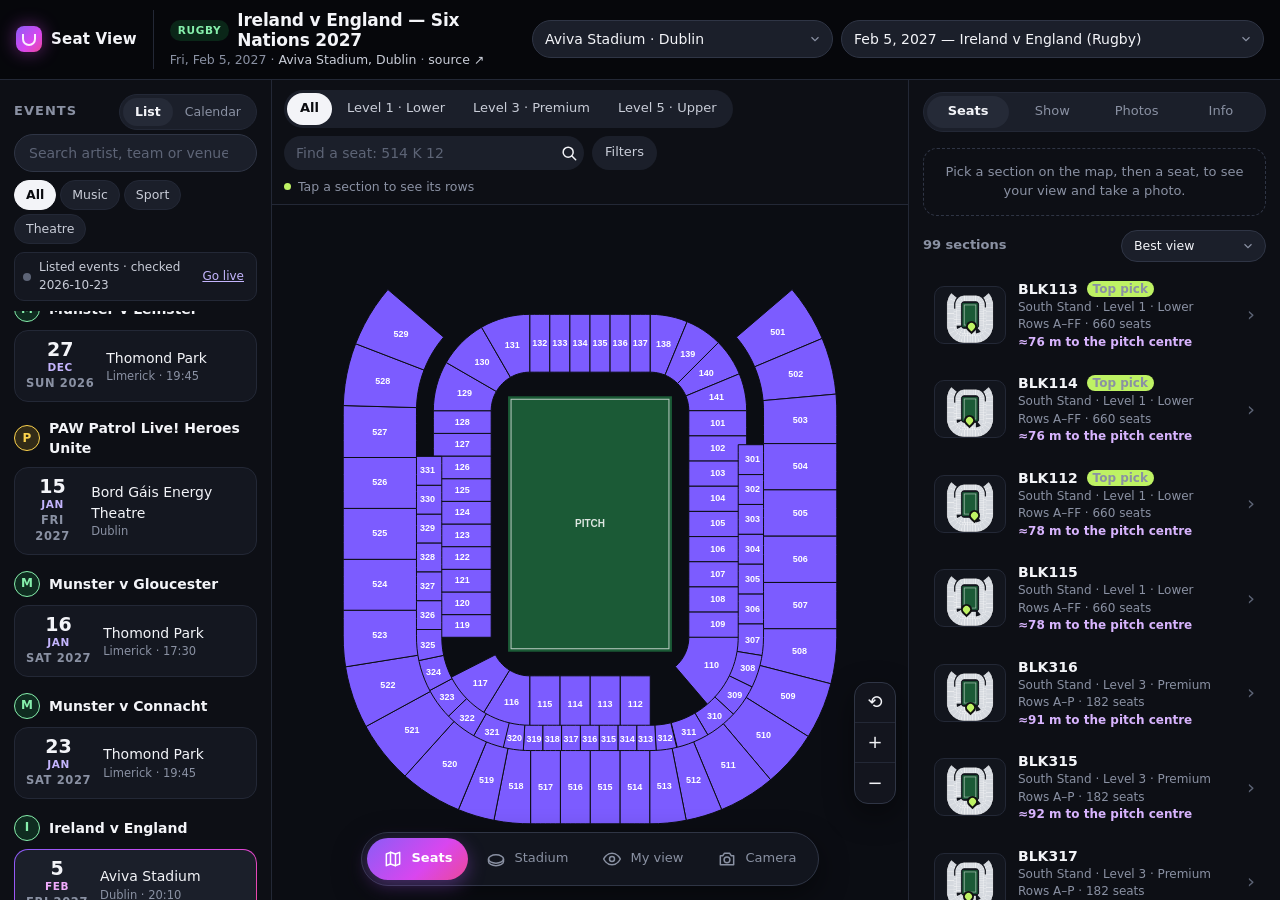
==== commit b90b0f99: "Seat map: Stadium -> Section -> Row -> Seat progressive disclosure - Stadium: sections only, at any " ====
--- a/index.html
+++ b/index.html
@@ -2,7 +2,7 @@
 <html lang="en">
 <head>
 <meta charset="utf-8">
-<meta http-equiv="Content-Security-Policy" content="default-src 'none'; script-src 'sha256-AehIWPb3ANPBg8J2ASItYhmDbQmx3fX8ATuAno+tc4E=' 'sha256-6IYVCKtguXqUYIJRXYKMgTXm1RfLkmc8EAMEsdVa/XQ=' 'sha256-Q30Vz7tpSokEJcAzKBy99ue36eiE/+5ZaxXorFclWy0=' 'sha256-MastnFAGnW51c5pu6mgBMGrOEGAseeHLdK5WMSakgow=' 'sha256-mn3Ym4TrR9g12RX2Qn3bKJnK6qmRhk+Vc/PLsE+xWmc=' 'sha256-G7IihD7JzZwjoFWVQYz5J8aeXu/lUGII/jct2ej9b/M=' 'sha256-t33mMJA2kMFZt4jPvmAwNv0l5aLgA356HZ9wJSlVgOs=' 'sha256-FMDPAyfk9b5MFbzZSlSNsNEAVbrtfateNRpaTZA1IT0=' 'sha256-YVL+5Ma8DOIX1sJTvli4gWjZ0WUm4WjEtv5gJnZ9flM=' 'sha256-u6Dy2/lGTTNm95e4UNQU3p8DNj4IMK09lNciYB+xhYI=' 'sha256-4LvRddj+rnZm9a47Sd4WBgCavsQi53WUkxDH57ECdz0=' 'sha256-4m1iFpMYvZm6f1xIwejFh5C7K5jmSiJSXS4oeVaFrUk=' 'sha256-UX5fQSyQnPjgekXSWgXfijqG40A16+BjKdt0ad/6+Wk=' 'sha256-EDU/SmT+vjDJBMGw8F79ch5NGQaboYGZcBMJCvcsNKQ=' 'sha256-bpY7FLE2nWcdP8KM99GyFax7jH11QBcq56C5yae4ynA=' 'sha256-v2H7QwRPtDEg5kkXZO0sl8lC6gD20erdyJ/KMWJDnH0=' 'sha256-X9oiBWhc8Z5s16EZaTX3HUAJhatDpTYLCN5q2ymLWTc=' 'sha256-DvF3M/aGfVjp7GnrSARfQuqYdV5pXIryH3IKx+WiJWA='; style-src 'unsafe-inline'; img-src 'self' data: blob: https://commons.wikimedia.org https://upload.wikimedia.org https://mapsapi.tmol.io; connect-src 'self' https://app.ticketmaster.com https://musicbrainz.org; object-src 'none'; base-uri 'none'; form-action 'none'; frame-src 'none'; worker-src 'none'; manifest-src 'none'">
+<meta http-equiv="Content-Security-Policy" content="default-src 'none'; script-src 'sha256-AehIWPb3ANPBg8J2ASItYhmDbQmx3fX8ATuAno+tc4E=' 'sha256-6IYVCKtguXqUYIJRXYKMgTXm1RfLkmc8EAMEsdVa/XQ=' 'sha256-Q30Vz7tpSokEJcAzKBy99ue36eiE/+5ZaxXorFclWy0=' 'sha256-MastnFAGnW51c5pu6mgBMGrOEGAseeHLdK5WMSakgow=' 'sha256-mn3Ym4TrR9g12RX2Qn3bKJnK6qmRhk+Vc/PLsE+xWmc=' 'sha256-G7IihD7JzZwjoFWVQYz5J8aeXu/lUGII/jct2ej9b/M=' 'sha256-t33mMJA2kMFZt4jPvmAwNv0l5aLgA356HZ9wJSlVgOs=' 'sha256-FMDPAyfk9b5MFbzZSlSNsNEAVbrtfateNRpaTZA1IT0=' 'sha256-YVL+5Ma8DOIX1sJTvli4gWjZ0WUm4WjEtv5gJnZ9flM=' 'sha256-6t3X++LdVWTjp8xCfPUWETws/qMc/A0FjH4IUvNXa+M=' 'sha256-4LvRddj+rnZm9a47Sd4WBgCavsQi53WUkxDH57ECdz0=' 'sha256-4m1iFpMYvZm6f1xIwejFh5C7K5jmSiJSXS4oeVaFrUk=' 'sha256-UX5fQSyQnPjgekXSWgXfijqG40A16+BjKdt0ad/6+Wk=' 'sha256-EDU/SmT+vjDJBMGw8F79ch5NGQaboYGZcBMJCvcsNKQ=' 'sha256-bpY7FLE2nWcdP8KM99GyFax7jH11QBcq56C5yae4ynA=' 'sha256-v2H7QwRPtDEg5kkXZO0sl8lC6gD20erdyJ/KMWJDnH0=' 'sha256-X9oiBWhc8Z5s16EZaTX3HUAJhatDpTYLCN5q2ymLWTc=' 'sha256-DvF3M/aGfVjp7GnrSARfQuqYdV5pXIryH3IKx+WiJWA='; style-src 'unsafe-inline'; img-src 'self' data: blob: https://commons.wikimedia.org https://upload.wikimedia.org https://mapsapi.tmol.io; connect-src 'self' https://app.ticketmaster.com https://musicbrainz.org; object-src 'none'; base-uri 'none'; form-action 'none'; frame-src 'none'; worker-src 'none'; manifest-src 'none'">
 <meta name="referrer" content="no-referrer">
 <meta name="viewport" content="width=device-width, initial-scale=1, viewport-fit=cover">
 <title>Seat View — Irish Stadiums</title>
@@ -361,7 +361,7 @@
           <button type="button" id="surprise" class="chip2" title="Pick a random open seat in the sections that match your filters">Surprise me</button>
         </div>
         <div id="secBar" class="mrow" hidden></div>
-        <div class="mrow mhint"><span id="coach" role="status">Tap a section to see its seats</span><span id="mapMsg" class="small"></span></div>
+        <div class="mrow mhint"><span id="coach" role="status">Tap a section to see its rows</span><span id="mapMsg" class="small"></span></div>
       </div>
       <div id="mapArea">
         <canvas id="map2d" aria-label="Seat map. Drag to move, scroll or pinch to zoom, tap a section then a seat."></canvas>
@@ -1920,7 +1920,8 @@
 <script>/* js/seatmap.js */
 /* 2D interactive seat map, modelled on Ticketmaster's interactive seat map:
  *  - sections are BLUE when they match your filters and GREY when they don't (Ticketmaster's own colour rule);
- *  - click a section to zoom to individual seat dots, click a dot to select it (green = selected);
+ *  - progressive disclosure, driven by what you picked (not by zoom): Stadium (sections only) -> Section (isolated,
+ *    rows as bars) -> Row (that row's seat dots) -> Seat (selected; then My view / Camera);
  *  - results list on the right with a stadium thumbnail + pin per card; level tabs, a section bar with row/seat pickers.
  * NOT shown: prices / availability — Ticketmaster does not publish them in any reusable form (see Sources). Nothing is invented.
  * Seat dot positions come from js/geometry.js (layout calibrated to official capacity; rows/seats per block are estimates ⚠️). */
@@ -1929,8 +1930,8 @@
   var cv, ctx, wrap, tip, A, M, S;
   var view = { s: 2, tx: 0, ty: 0 }, dpr = 1, hover = -1, sel = -1, polys = [], stats = [], thumbURL = null;
   var F = SM.filters = { level: "all", maxDist: 999, hideClosed: true, sort: "best" };
-  var goal = null, anim = 0; SM.focusBlock = -1;
-  var SEAT_ZOOM = 7;
+  var goal = null, anim = 0; SM.focusBlock = -1; SM.focusRow = -1; SM.hoverRow = -1;
+  var ROW_ZOOM = 22; // px per metre when a row is open: seats ~11 px apart
   function $(id) { return document.getElementById(id); }
   function esc(s) { return String(s == null ? "" : s).replace(/[&<>"']/g, function (c) { return { "&": "&amp;", "<": "&lt;", ">": "&gt;", '"': "&quot;", "'": "&#39;" }[c]; }); }
   SM.secName = function (b) { return b.official ? (S.id === "aviva" ? "BLK" + b.id : (S.blockPrefix || "Section ") + b.id) : b.stand + " · zone " + b.zoneOf.split(" ")[0]; };
@@ -1946,19 +1947,19 @@
       if (ids.length === 2 && p) { p.x = e.clientX; p.y = e.clientY; var a = ptrs[ids[0]], b = ptrs[ids[1]], d = Math.hypot(a.x - b.x, a.y - b.y); if (pinch) zoomAt((a.x + b.x) / 2 - r.left, (a.y + b.y) / 2 - r.top, d / pinch); pinch = d; return; }
       if (p) { stopAnim(); view.tx += e.clientX - p.x; view.ty += e.clientY - p.y; p.x = e.clientX; p.y = e.clientY; SM.draw(); return; }
       var h = pick(e.clientX - r.left, e.clientY - r.top);
-      if (h.seat !== hover || h.block !== SM.hoverBlock) { hover = h.seat; SM.hoverBlock = h.block; SM.draw(); }
+      if (h.seat !== hover || h.block !== SM.hoverBlock || h.row !== SM.hoverRow) { hover = h.seat; SM.hoverBlock = h.block; SM.hoverRow = h.row; SM.draw(); }
       showTip(h, e.clientX - r.left, e.clientY - r.top);
     });
     cv.addEventListener("pointerup", function (e) {
       var r = cv.getBoundingClientRect();
       if (down && down.n === 1 && Object.keys(ptrs).length === 1 && Math.hypot(e.clientX - down.x, e.clientY - down.y) < 6) {
         var h = pick(e.clientX - r.left, e.clientY - r.top);
-        if (h.seat >= 0) SM.selectSeat(h.seat); else if (h.block >= 0) SM.zoomToBlock(h.block);
+        if (h.seat >= 0) SM.selectSeat(h.seat); else if (h.row >= 0) SM.zoomToRow(h.block, h.row); else if (h.block >= 0 && h.block !== SM.focusBlock) SM.zoomToBlock(h.block);
       }
       delete ptrs[e.pointerId]; if (Object.keys(ptrs).length < 2) pinch = null;
     });
     cv.addEventListener("pointercancel", function (e) { delete ptrs[e.pointerId]; pinch = null; });
-    cv.addEventListener("pointerleave", function () { tip.hidden = true; if (hover !== -1 || SM.hoverBlock !== -1) { hover = -1; SM.hoverBlock = -1; SM.draw(); } });
+    cv.addEventListener("pointerleave", function () { tip.hidden = true; if (hover !== -1 || SM.hoverBlock !== -1 || SM.hoverRow !== -1) { hover = -1; SM.hoverBlock = -1; SM.hoverRow = -1; SM.draw(); } });
     cv.addEventListener("wheel", function (e) { e.preventDefault(); var r = cv.getBoundingClientRect(); zoomAt(e.clientX - r.left, e.clientY - r.top, e.deltaY > 0 ? 1 / 1.2 : 1.2); }, { passive: false });
     $("mapZoomIn").addEventListener("click", function () { zoomAt(cv.clientWidth / 2, cv.clientHeight / 2, 1.5); });
     $("mapZoomOut").addEventListener("click", function () { zoomAt(cv.clientWidth / 2, cv.clientHeight / 2, 1 / 1.5); });
@@ -1973,7 +1974,7 @@
     document.addEventListener("keydown", function (e) {
       if (e.key !== "Escape") return;
       if (document.body.classList.contains("sideOpen")) { document.body.classList.remove("sideOpen"); return; }
-      if (SM.active && !$("mapSel").hidden) SM.clearSel(); else if (SM.active && SM.focusBlock >= 0) SM.back();
+      if (SM.active && !$("mapSel").hidden) SM.clearSel(); else if (SM.active && SM.focusBlock >= 0) SM.back(); // one level up
     });
   };
   SM.setStadium = function () {
@@ -1990,7 +1991,7 @@
     $("mapLevels").querySelectorAll("button").forEach(function (bt) { bt.addEventListener("click", function () {
       F.level = bt.dataset.l; $("mapLevels").querySelectorAll("button").forEach(function (o) { o.classList.toggle("on", o === bt); }); SM.refresh();
     }); });
-    F.level = "all"; $("mapSel").hidden = true; SM.focusBlock = -1; renderSecBar(); SM.computeStats(); SM.fitted = false; SM.coach("Tap a section to see its seats");
+    F.level = "all"; $("mapSel").hidden = true; SM.focusBlock = -1; SM.focusRow = -1; rowGeo = {}; stackCache = {}; renderSecBar(); SM.computeStats(); SM.fitted = false; SM.coach("Tap a section to see its rows");
   };
   SM.computeStats = function () {
     if (!M || !A.sc || !A.sc.stageFront) return; var f = A.sc.stageFront, sg = A.sc.stageSign;
@@ -2012,7 +2013,7 @@
     if (F.level !== "all" && (b.level !== F.level || b.standing)) return false;
     return true;
   }
-  SM.matches = matches;
+  SM.matches = matches; SM._view = function () { return view; }; // tests
   SM.refresh = function () { SM.draw(); SM.renderList(); };
   SM.resize = function () { dpr = Math.min(window.devicePixelRatio || 1, 2); cv.width = Math.max(1, cv.clientWidth * dpr); cv.height = Math.max(1, cv.clientHeight * dpr); };
   function extent() { var hx = 0, hz = 0; M.seats.forEach(function (s) { hx = Math.max(hx, Math.abs(s.x)); hz = Math.max(hz, Math.abs(s.z)); }); return [hx, hz]; }
@@ -2033,35 +2034,74 @@
     return { s: s, tx: a.w / 2 - (x0 + x1) / 2 * s, ty: (a.top + a.bottom) / 2 - (z0 + z1) / 2 * s };
   }
   SM.fit = function (animate) { var e = extent(), g = frame(-e[0], e[0], -e[1], e[1], 10); if (animate) animateTo(g); else { stopAnim(); view.s = g.s; view.tx = g.tx; view.ty = g.ty; SM.draw(); } };
-  SM.back = function () { SM.focusBlock = -1; renderSecBar(); SM.coach(sel >= 0 ? null : "Tap a section to see its seats"); SM.fit(true); };
+  SM.back = function () { // one level up: Row -> Section -> Stadium
+    if (SM.focusRow >= 0) { var bi = SM.focusBlock; SM.focusRow = -1; SM.zoomToBlock(bi, true); return; }
+    SM.focusBlock = -1; renderSecBar(); SM.coach(sel >= 0 ? null : "Tap a section to see its rows"); SM.fit(true);
+  };
   function zoomAt(px, py, f) { stopAnim(); var ns = Math.max(0.5, Math.min(60, view.s * f)); f = ns / view.s; view.tx = px - (px - view.tx) * f; view.ty = py - (py - view.ty) * f; view.s = ns; SM.draw(); }
   function blockBox(b) { var x0 = 1e9, x1 = -1e9, z0 = 1e9, z1 = -1e9; for (var i = b.seatStart; i < b.seatStart + b.seatCount; i++) { var s = M.seats[i]; x0 = Math.min(x0, s.x); x1 = Math.max(x1, s.x); z0 = Math.min(z0, s.z); z1 = Math.max(z1, s.z); } return [x0, x1, z0, z1]; }
-  SM.zoomToBlock = function (bi) {
-    var bb = blockBox(M.blocks[bi]); SM.focusBlock = bi; renderSecBar();
-    animateTo(frame(bb[0], bb[1], bb[2], bb[3], 6, 40, SEAT_ZOOM * 1.3));
-    A.selectBlock(bi); SM.coach(sel >= 0 && M.seats[sel].blockIdx === bi ? null : "Tap a seat, or choose a row and seat above");
-  };
+  SM.zoomToBlock = function (bi, keepRow) {
+    var bb = blockBox(M.blocks[bi]); if (SM.focusBlock !== bi || !keepRow) SM.focusRow = -1; SM.focusBlock = bi; renderSecBar();
+    animateTo(frame(bb[0], bb[1], bb[2], bb[3], 6, 40)); // the whole section in view, whatever its size
+    A.selectBlock(bi); SM.coach(sel >= 0 && M.seats[sel].blockIdx === bi ? null : "Tap a row, or choose a row above");
+  };
+  SM.zoomToRow = function (bi, ri) { // the row fills the width; its seats appear
+    if (SM.focusBlock !== bi) { SM.focusBlock = bi; A.selectBlock(bi); } SM.focusRow = ri; renderSecBar();
+    var r = M.blocks[bi].rowInfo[ri], x0 = 1e9, x1 = -1e9, z0 = 1e9, z1 = -1e9;
+    for (var i = r.start; i < r.start + r.count; i++) { var q = M.seats[i]; x0 = Math.min(x0, q.x); x1 = Math.max(x1, q.x); z0 = Math.min(z0, q.z); z1 = Math.max(z1, q.z); }
+    animateTo(frame(x0, x1, z0, z1, 4, 60, ROW_ZOOM)); SM.coach(sel >= 0 && M.seats[sel].blockIdx === bi && rowOf(sel) === ri ? null : "Tap a seat");
+  };
+  function rowOf(i) { var s = M.seats[i]; return M.blocks[s.blockIdx].rowLabels.indexOf(s.row); }
+  // Row centrelines of a block (through its seats), built on demand.
+  var rowGeo = {};
+  function rowsOf(bi) {
+    if (rowGeo[bi]) return rowGeo[bi];
+    return (rowGeo[bi] = M.blocks[bi].rowInfo.map(function (r) { var pts = [], step = Math.max(1, Math.floor(r.count / 12));
+      for (var i = r.start; i < r.start + r.count; i += step) pts.push([M.seats[i].x, M.seats[i].z]);
+      var e = M.seats[r.start + r.count - 1]; pts.push([e.x, e.z]); return pts; }));
+  }
+  function segD2(px, pz, a, b) { var dx = b[0] - a[0], dz = b[1] - a[1], L = dx * dx + dz * dz, t = L ? Math.max(0, Math.min(1, ((px - a[0]) * dx + (pz - a[1]) * dz) / L)) : 0, x = a[0] + dx * t - px, z = a[1] + dz * t - pz; return x * x + z * z; }
+  // Real stacked tiers: blocks of another level whose footprint overlaps this one in plan (an upper tier overhanging
+  // a lower one). They are hidden while a section is isolated so their seats never sit on top of each other.
+  var stackCache = {};
+  function stackedWith(bi) {
+    if (stackCache[bi]) return stackCache[bi]; var b = M.blocks[bi], out = [];
+    M.blocks.forEach(function (o, oi) { if (oi === bi || o.level === b.level) return; var hit = false;
+      for (var r = 0; r < o.rowInfo.length && !hit; r += 2) { var ri = o.rowInfo[r]; for (var i = ri.start; i < ri.start + ri.count && !hit; i += 3) if (inPoly(M.seats[i].x, M.seats[i].z, polys[bi].pts)) hit = true; }
+      if (hit) out.push(oi); });
+    return (stackCache[bi] = out);
+  }
+  SM.stackedWith = function (bi) { return stackedWith(bi); };
   // Section bar: where you are + row/seat pickers, so nobody has to hit a 4-pixel dot.
   function renderSecBar() {
     var bar = $("secBar"), bi = SM.focusBlock; if (!M || bi < 0) { bar.hidden = true; bar.innerHTML = ""; return; }
-    var b = M.blocks[bi], cur = sel >= 0 && M.seats[sel].blockIdx === bi ? M.seats[sel] : null, ri = cur ? b.rowLabels.indexOf(cur.row) : -1;
-    bar.innerHTML = "<button type='button' class='back' id='secBack'>‹ All sections</button><div class='nm'><b>" + esc(SM.secName(b)) + "</b><span>" + esc(b.stand + " · " + b.levelName) + "</span></div>" +
+    var b = M.blocks[bi], cur = sel >= 0 && M.seats[sel].blockIdx === bi ? M.seats[sel] : null, ri = SM.focusRow >= 0 ? SM.focusRow : cur ? b.rowLabels.indexOf(cur.row) : -1;
+    var stk = stackedWith(bi).map(function (oi) { return M.blocks[oi]; }), above = stk.filter(function (o) { return o.levelIdx > b.levelIdx; }), below = stk.filter(function (o) { return o.levelIdx < b.levelIdx; });
+    var tier = below.length ? "Upper tier: overhangs " + below[0].levelName : above.length ? "Under the " + above[0].levelName + " overhang (rows at the back)" : "";
+    bar.innerHTML = "<button type='button' class='back' id='secBack' aria-label='" + (SM.focusRow >= 0 ? "Back to " + esc(SM.secName(b)) : "Back to the whole venue") + "'>‹ " + (SM.focusRow >= 0 ? esc(SM.secName(b)) : "Stadium") + "</button><div class='nm'><b>" + esc(SM.secName(b)) + (SM.focusRow >= 0 ? " · " + (b.standing ? "Terrace row " : "Row ") + esc(b.rowLabels[SM.focusRow]) : "") + "</b><span>" + esc(b.stand + " · " + b.levelName) + (tier ? " · " + esc(tier) : "") + "</span></div>" +
       "<label>" + (b.standing ? "Terrace row" : "Row") + " <select id='secRow'><option value=''>–</option>" + b.rowLabels.map(function (l, i) { return "<option value='" + i + "'" + (i === ri ? " selected" : "") + ">" + esc(l) + "</option>"; }).join("") + "</select></label>" +
       "<label>" + (b.standing ? "Spot" : "Seat") + " <select id='secSeat'" + (ri < 0 ? " disabled" : "") + ">" + (ri < 0 ? "<option>–</option>" : Array.from({ length: b.rowInfo[ri].count }, function (_, i) { return "<option value='" + i + "'" + (cur && cur.seat === i + 1 ? " selected" : "") + ">" + (i + 1) + "</option>"; }).join("")) + "</select></label>";
     bar.hidden = false;
     $("secBack").addEventListener("click", SM.back);
-    $("secRow").addEventListener("change", function () { if (this.value === "") return; var r = b.rowInfo[+this.value]; SM.selectSeat(r.start + Math.floor((r.count - 1) / 2)); });
+    $("secRow").addEventListener("change", function () { if (this.value === "") return; SM.zoomToRow(bi, +this.value); });
     $("secSeat").addEventListener("change", function () { var r = b.rowInfo[+$("secRow").value]; if (r) SM.selectSeat(r.start + +this.value); });
   }
   function toS(x, z) { return [x * view.s + view.tx, z * view.s + view.ty]; }
   function inPoly(x, z, pts) { var c = false; for (var i = 0, j = pts.length - 1; i < pts.length; j = i++) { var a = pts[i], b = pts[j]; if ((a[1] > z) !== (b[1] > z) && x < (b[0] - a[0]) * (z - a[1]) / (b[1] - a[1]) + a[0]) c = !c; } return c; }
+  function hidden(bi) { var f = SM.focusBlock; return f >= 0 && bi !== f && stackedWith(f).indexOf(bi) >= 0; }
+  // What is under the pointer at the current level: Stadium -> sections; Section -> its rows; Row -> that row's seats.
   function pick(px, py) {
-    var wx = (px - view.tx) / view.s, wz = (py - view.ty) / view.s, block = -1;
-    for (var bi = polys.length - 1; bi >= 0; bi--) if (inPoly(wx, wz, polys[bi].pts)) { block = bi; break; }
-    if (block < 0 || view.s < SEAT_ZOOM) return { block: block, seat: -1 };
-    var tol = Math.max(0.6, 14 / view.s), b = M.blocks[block], best = -1, bd = tol * tol; // ~14 px finger tolerance
-    for (var i = b.seatStart; i < b.seatStart + b.seatCount; i++) { var s = M.seats[i], d = (s.x - wx) * (s.x - wx) + (s.z - wz) * (s.z - wz); if (d < bd) { bd = d; best = i; } }
-    return { block: block, seat: best };
+    var wx = (px - view.tx) / view.s, wz = (py - view.ty) / view.s, block = -1, f = SM.focusBlock, bi;
+    if (f >= 0 && inPoly(wx, wz, polys[f].pts)) block = f; // the isolated section wins over anything stacked on it
+    else for (bi = polys.length - 1; bi >= 0; bi--) if (!hidden(bi) && inPoly(wx, wz, polys[bi].pts)) { block = bi; break; }
+    var none = { block: block, row: -1, seat: -1 }; if (block < 0 || block !== f) return none;
+    var b = M.blocks[block], tol = 14 / view.s; // ~14 px finger tolerance
+    if (SM.focusRow >= 0) { var r = b.rowInfo[SM.focusRow], best = -1, bd = Math.max(tol, 0.35) * Math.max(tol, 0.35);
+      for (var i = r.start; i < r.start + r.count; i++) { var s = M.seats[i], d = (s.x - wx) * (s.x - wx) + (s.z - wz) * (s.z - wz); if (d < bd) { bd = d; best = i; } }
+      if (best >= 0) return { block: block, row: SM.focusRow, seat: best }; }
+    var rows = rowsOf(block), br = -1, brd = 1e9;
+    rows.forEach(function (pts, ri) { for (var k = 1; k < pts.length; k++) { var d = segD2(wx, wz, pts[k - 1], pts[k]); if (d < brd) { brd = d; br = ri; } } });
+    return { block: block, row: brd < Math.max(tol, 1.2) * Math.max(tol, 1.2) ? br : -1, seat: -1 };
   }
   var BLUE = "#7c5cff", GREY = "#272c39", TERR = "#4f5fb5";
   function colourFor(bi) { return !matches(bi) ? GREY : M.blocks[bi].standing ? TERR : BLUE; }
@@ -2078,39 +2118,58 @@
         c.fillStyle = "rgba(255,255,255,.9)"; c.font = Math.max(9, Math.min(14, s * 2)) + "px Segoe UI, Arial, sans-serif"; if (!S.noFloorCrowd) c.fillText(S.kind === "stadium" ? "Standing" : "Floor standing", tx, -A.sc.stageSign * hl * (S.kind === "stadium" ? 0.35 : 0.3) * s + ty); }
     }
   }
+  // Labels every `n`th item, more when there is room: every one if items are >= 16 px apart, every 2nd at >= 8 px.
+  function labelStep(px) { return px >= 16 ? 1 : px >= 8 ? 2 : px * 5 >= 16 ? 5 : 10; }
+  function path(pts) { ctx.beginPath(); pts.forEach(function (pt, i) { var q = toS(pt[0], pt[1]); if (i) ctx.lineTo(q[0], q[1]); else ctx.moveTo(q[0], q[1]); }); }
   SM.draw = function () {
     if (!SM.active || !M) return;
     ctx.setTransform(dpr, 0, 0, dpr, 0, 0); ctx.fillStyle = "#0b0d13"; ctx.fillRect(0, 0, cv.width, cv.height);
     drawBase(ctx, view.s, view.tx, view.ty, { labels: true });
-    var showSeats = view.s >= SEAT_ZOOM, W = cv.clientWidth, H = cv.clientHeight;
+    var f = SM.focusBlock, W = cv.clientWidth, H = cv.clientHeight, FONT = "Inter, Segoe UI, Arial, sans-serif";
     polys.forEach(function (P, bi) {
-      ctx.beginPath(); P.pts.forEach(function (pt, i) { var s = toS(pt[0], pt[1]); if (i) ctx.lineTo(s[0], s[1]); else ctx.moveTo(s[0], s[1]); }); ctx.closePath();
-      ctx.fillStyle = showSeats ? "#151925" : (bi === SM.hoverBlock && matches(bi) ? "#a78bfa" : colourFor(bi)); ctx.fill();
-      ctx.lineWidth = bi === SM.hoverBlock ? 2.5 : 1; ctx.strokeStyle = bi === SM.hoverBlock ? "#ffffff" : "#0b0d13"; ctx.stroke();
-    });
-    if (showSeats) {
-      var r = Math.max(1.4, 0.21 * view.s);
-      M.blocks.forEach(function (b, bi) {
-        var c = matches(bi) ? (b.standing ? TERR : BLUE) : GREY;
-        for (var i = b.seatStart; i < b.seatStart + b.seatCount; i++) {
-          var s = M.seats[i], p = toS(s.x, s.z); if (p[0] < -6 || p[1] < -6 || p[0] > W + 6 || p[1] > H + 6) continue;
-          ctx.beginPath(); ctx.arc(p[0], p[1], i === sel ? r * 1.5 : r, 0, 6.2832);
-          ctx.fillStyle = i === sel ? "#bef264" : i === hover ? "#ffffff" : c; ctx.fill();
-          if (i === sel) { ctx.strokeStyle = "#fff"; ctx.lineWidth = 2; ctx.stroke(); ctx.fillStyle = "#0b0d13"; ctx.font = "bold " + Math.round(r * 1.6) + "px Arial"; ctx.textAlign = "center"; ctx.textBaseline = "middle"; ctx.fillText("✓", p[0], p[1] + 0.5); }
-        }
-        if (view.s > 13) { ctx.fillStyle = "#8a91a3"; ctx.font = "11px Segoe UI, Arial"; ctx.textAlign = "center"; ctx.textBaseline = "middle";
-          b.rowInfo.forEach(function (ri) { var s0 = M.seats[ri.start], p = toS(s0.x - s0.nz * 0.75, s0.z + s0.nx * 0.75); if (p[0] > 0 && p[1] > 0 && p[0] < W && p[1] < H) ctx.fillText(ri.label, p[0], p[1]); }); }
-      });
-    }
+      if (bi === f || hidden(bi)) return; // the isolated section is drawn last, on top; stacked tiers hidden
+      path(P.pts); ctx.closePath(); ctx.globalAlpha = f >= 0 ? 0.22 : 1;
+      ctx.fillStyle = bi === SM.hoverBlock && matches(bi) ? "#a78bfa" : colourFor(bi); ctx.fill();
+      ctx.lineWidth = bi === SM.hoverBlock ? 2.5 : 1; ctx.strokeStyle = bi === SM.hoverBlock ? "#ffffff" : "#0b0d13"; ctx.stroke(); ctx.globalAlpha = 1;
+    });
     ctx.textAlign = "center"; ctx.textBaseline = "middle";
-    if (!showSeats || view.s < 13) polys.forEach(function (P, bi) { // a label only where it fits inside its section: no pile-ups
+    if (f < 0) polys.forEach(function (P, bi) { // a label only where it fits inside its section: no pile-ups
       var b = M.blocks[bi], s = toS(P.cx, P.cz), txt = String(b.official ? b.id : b.zoneOf.split(" ")[0]), fs = Math.max(9, Math.min(13, view.s * 2.2));
-      ctx.font = "bold " + fs + "px Segoe UI, Arial";
+      ctx.font = "600 " + fs + "px " + FONT;
       var x0 = 1e9, x1 = -1e9, y0 = 1e9, y1 = -1e9; P.pts.forEach(function (pt) { var q = toS(pt[0], pt[1]); x0 = Math.min(x0, q[0]); x1 = Math.max(x1, q[0]); y0 = Math.min(y0, q[1]); y1 = Math.max(y1, q[1]); });
       var tw = ctx.measureText(txt).width, w = x1 - x0, h = y1 - y0;
       if (!(w >= tw + 4 && h >= fs + 2) && !(h >= tw + 4 && w >= fs + 2) && bi !== SM.hoverBlock) return;
-      ctx.fillStyle = showSeats ? "#8a91a3" : (matches(bi) ? "#fff" : "#5d6476"); ctx.fillText(txt, s[0], s[1]);
-    });
+      ctx.fillStyle = matches(bi) ? "#fff" : "#5d6476"; ctx.fillText(txt, s[0], s[1]);
+    });
+    if (f < 0) return;
+    // ---- isolated section: rows as bars ----
+    var b = M.blocks[f], rows = rowsOf(f), fr = SM.focusRow;
+    path(polys[f].pts); ctx.closePath(); ctx.fillStyle = "#151925"; ctx.fill(); ctx.lineWidth = 1.5; ctx.strokeStyle = "rgba(167,139,250,.55)"; ctx.stroke();
+    var rowPx = b.rowInfo.length > 1 ? Math.abs(b.rowInfo[1].d - b.rowInfo[0].d) * view.s : 20, bar = Math.max(2, Math.min(rowPx * 0.62, 14));
+    ctx.lineCap = "round"; ctx.lineJoin = "round";
+    rows.forEach(function (pts, ri) {
+      path(pts); ctx.lineWidth = ri === fr ? Math.max(bar, 6) : bar;
+      ctx.strokeStyle = ri === fr ? "rgba(124,92,255,.35)" : ri === SM.hoverRow ? "rgba(167,139,250,.85)" : fr >= 0 ? "rgba(124,92,255,.22)" : matches(f) ? "rgba(124,92,255,.5)" : "rgba(93,100,118,.5)"; ctx.stroke();
+    });
+    var step = labelStep(rowPx); ctx.font = "600 11px " + FONT; ctx.fillStyle = "#aab0bf";
+    b.rowInfo.forEach(function (r, ri) { // row labels just past the first seat, along the row
+      if (ri !== fr && ri !== SM.hoverRow && (ri + 1) % step && ri !== 0) return;
+      var s0 = M.seats[r.start], s1 = M.seats[r.start + r.count - 1], tx = s0.x - s1.x, tz = s0.z - s1.z, L = Math.hypot(tx, tz) || 1, off = 14 / view.s + 0.4;
+      var q = toS(s0.x + tx / L * off, s0.z + tz / L * off); if (q[0] < 0 || q[1] < 0 || q[0] > W || q[1] > H) return;
+      ctx.fillStyle = ri === fr || ri === SM.hoverRow ? "#ffffff" : "#aab0bf"; ctx.fillText(r.label, q[0], q[1]);
+    });
+    if (fr < 0) return;
+    // ---- selected row: its seats ----
+    var R = b.rowInfo[fr], seatPx = R.count > 1 ? Math.hypot(M.seats[R.start + 1].x - M.seats[R.start].x, M.seats[R.start + 1].z - M.seats[R.start].z) * view.s : 20;
+    var rad = Math.max(2.5, Math.min(seatPx * 0.38, 9)), sstep = labelStep(seatPx), c = matches(f) ? (b.standing ? TERR : BLUE) : GREY;
+    for (var i = R.start; i < R.start + R.count; i++) {
+      var s = M.seats[i], p = toS(s.x, s.z); if (p[0] < -10 || p[1] < -10 || p[0] > W + 10 || p[1] > H + 10) continue;
+      ctx.beginPath(); ctx.arc(p[0], p[1], i === sel ? rad * 1.35 : rad, 0, 6.2832);
+      ctx.fillStyle = i === sel ? "#bef264" : i === hover ? "#ffffff" : c; ctx.fill();
+      if (i === sel) { ctx.strokeStyle = "#fff"; ctx.lineWidth = 2; ctx.stroke(); }
+      var n = i - R.start + 1; // seat numbers on the pitch side of the dot
+      if (n === 1 || n === R.count || n % sstep === 0 || i === sel || i === hover) { var lq = toS(s.x + s.nx * (rad + 9) / view.s, s.z + s.nz * (rad + 9) / view.s); ctx.font = (i === sel ? "700 " : "500 ") + "10.5px " + FONT; ctx.fillStyle = i === sel ? "#bef264" : "#d5d9df"; ctx.fillText(String(s.seat), lq[0], lq[1]); }
+    }
   };
   function thumb() { // one shared stadium thumbnail for the result cards (Ticketmaster shows one per card with a pin)
     if (thumbURL) return thumbURL;
@@ -2124,14 +2183,15 @@
   function showTip(h, x, y) {
     if (h.block < 0) { tip.hidden = true; return; }
     var b = M.blocks[h.block], st = stats[h.block] || {};
-    tip.innerHTML = "<b>" + esc(h.seat >= 0 ? seatLabel(h.seat) : SM.secName(b)) + "</b><br>" + esc(b.stand) + " · " + esc(b.levelName) +
+    var head = h.seat >= 0 ? seatLabel(h.seat) : h.row >= 0 ? SM.secName(b) + " · " + (b.standing ? "Terrace row " : "Row ") + b.rowLabels[h.row] + " · " + b.rowInfo[h.row].count + (b.standing ? " spots" : " seats") : SM.secName(b);
+    tip.innerHTML = "<b>" + esc(head) + "</b><br>" + esc(b.stand) + " · " + esc(b.levelName) +
       "<br>" + (st.closed ? "Behind the stage — not normally sold" : "≈" + Math.round(st.d) + (A.isSport() ? " m to the pitch centre" : " m to stage · " + Math.round(st.ang) + "° off-centre")) +
-      "<br><span>" + (h.seat >= 0 ? "Click to select this seat" : "Click to see seats") + "</span>";
+      "<br><span>" + (h.seat >= 0 ? "Click to select this seat" : h.row >= 0 ? "Click to see this row's seats" : h.block === SM.focusBlock ? "Click a row" : "Click to see its rows") + "</span>";
     tip.hidden = false; tip.style.left = Math.min(x + 14, cv.clientWidth - 240) + "px"; tip.style.top = Math.min(y + 14, cv.clientHeight - 90) + "px";
   }
   SM.selectSeat = function (i) {
     sel = i; A.goToSeat(i); SM.coach(null); var s = M.seats[i], st = stats[s.blockIdx], b = M.blocks[s.blockIdx], ri = b.rowLabels.indexOf(s.row), r = b.rowInfo[ri];
-    if (SM.focusBlock !== s.blockIdx) SM.focusBlock = s.blockIdx; renderSecBar();
+    if (SM.focusBlock !== s.blockIdx) SM.focusBlock = s.blockIdx; SM.focusRow = ri; renderSecBar();
     $("mapSel").innerHTML = "<div class='selh'><span class='tick'>✓</span><div><b>" + esc(seatLabel(i)) + "</b><div class='small'>" + esc(b.stand) + " · ≈" + Math.round(st.d) + (A.isSport() ? " m to the pitch centre" : " m to stage") + "</div></div>" +
       "<span class='step'><button type='button' id='selPrev' aria-label='Previous seat'" + (i <= r.start ? " disabled" : "") + ">‹</button><button type='button' id='selNext' aria-label='Next seat'" + (i >= r.start + r.count - 1 ? " disabled" : "") + ">›</button></span>" +
       "<button type='button' class='x' id='mapSelX' aria-label='Clear'>×</button></div>" +
@@ -2143,7 +2203,7 @@
     $("selPrev").addEventListener("click", function () { SM.selectSeat(i - 1); });
     $("selNext").addEventListener("click", function () { SM.selectSeat(i + 1); });
     // keep the chosen seat in sight above the card, at seat-level zoom
-    var g = goal || { s: view.s, tx: view.tx, ty: view.ty }; if (g.s < SEAT_ZOOM * 1.3) { var bb = blockBox(b); g = frame(bb[0], bb[1], bb[2], bb[3], 6, 40, SEAT_ZOOM * 1.3); }
+    var g = goal || { s: view.s, tx: view.tx, ty: view.ty }; if (g.s < ROW_ZOOM * 0.8) { var x0 = 1e9, x1 = -1e9, z0 = 1e9, z1 = -1e9; for (var k = r.start; k < r.start + r.count; k++) { var q = M.seats[k]; x0 = Math.min(x0, q.x); x1 = Math.max(x1, q.x); z0 = Math.min(z0, q.z); z1 = Math.max(z1, q.z); } g = frame(x0, x1, z0, z1, 4, 60, ROW_ZOOM); }
     var a = freeArea(), px = s.x * g.s + g.tx, py = s.z * g.s + g.ty;
     if (px < 30 || px > a.w - 30 || py < a.top + 30 || py > a.bottom - 30) { g = { s: g.s, tx: g.tx + a.w / 2 - px, ty: g.ty + (a.top + a.bottom) / 2 - py }; }
     if (g !== goal) animateTo(g); else SM.draw();
@@ -2154,7 +2214,7 @@
     A.updateHash();
   };
   SM.coach = function (msg) { var c = $("coach"); if (!c) return; if (msg) { c.textContent = msg; c.hidden = false; } else c.hidden = true; };
-  SM.clearSel = function () { sel = -1; $("mapSel").hidden = true; renderSecBar(); SM.draw(); };
+  SM.clearSel = function () { sel = -1; $("mapSel").hidden = true; renderSecBar(); SM.coach(SM.focusRow >= 0 ? "Tap a seat" : SM.focusBlock >= 0 ? "Tap a row" : "Tap a section to see its rows"); SM.draw(); };
   SM.surprise = function () { // random open seat in a section that matches the current filters
     var ok = []; M.blocks.forEach(function (b, bi) { if (matches(bi) && stats[bi] && !stats[bi].closed) ok.push(bi); });
     if (!ok.length) { $("mapMsg").textContent = "No sections match your filters."; return; }
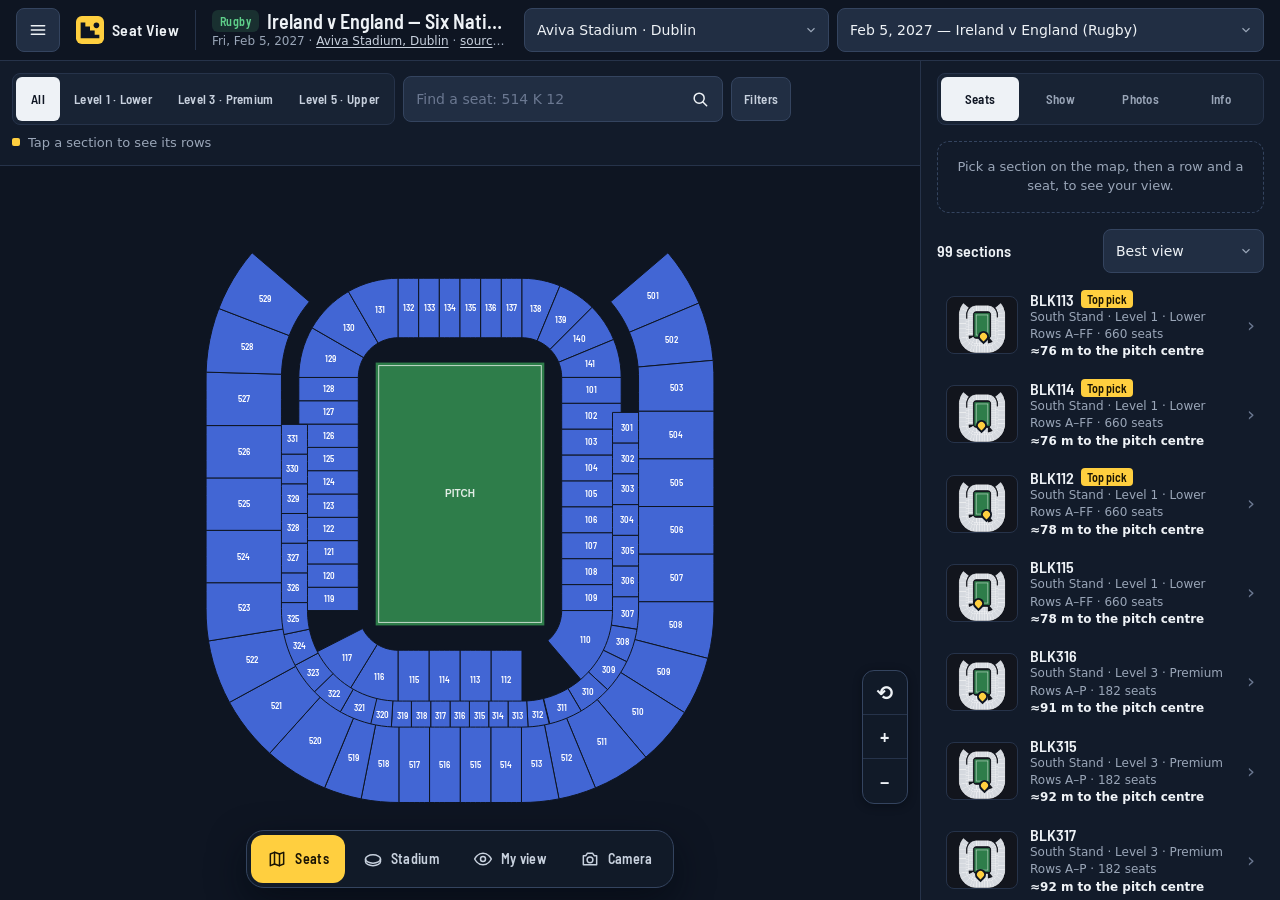
==== commit e9054bbf: "UI: token design system, contextual controls, menu drawer, bottom sheet, accessibility - Design syst" ====
--- a/index.html
+++ b/index.html
@@ -2,343 +2,357 @@
 <html lang="en">
 <head>
 <meta charset="utf-8">
-<meta http-equiv="Content-Security-Policy" content="default-src 'none'; script-src 'sha256-AehIWPb3ANPBg8J2ASItYhmDbQmx3fX8ATuAno+tc4E=' 'sha256-6IYVCKtguXqUYIJRXYKMgTXm1RfLkmc8EAMEsdVa/XQ=' 'sha256-Q30Vz7tpSokEJcAzKBy99ue36eiE/+5ZaxXorFclWy0=' 'sha256-MastnFAGnW51c5pu6mgBMGrOEGAseeHLdK5WMSakgow=' 'sha256-mn3Ym4TrR9g12RX2Qn3bKJnK6qmRhk+Vc/PLsE+xWmc=' 'sha256-G7IihD7JzZwjoFWVQYz5J8aeXu/lUGII/jct2ej9b/M=' 'sha256-t33mMJA2kMFZt4jPvmAwNv0l5aLgA356HZ9wJSlVgOs=' 'sha256-FMDPAyfk9b5MFbzZSlSNsNEAVbrtfateNRpaTZA1IT0=' 'sha256-YVL+5Ma8DOIX1sJTvli4gWjZ0WUm4WjEtv5gJnZ9flM=' 'sha256-6t3X++LdVWTjp8xCfPUWETws/qMc/A0FjH4IUvNXa+M=' 'sha256-4LvRddj+rnZm9a47Sd4WBgCavsQi53WUkxDH57ECdz0=' 'sha256-4m1iFpMYvZm6f1xIwejFh5C7K5jmSiJSXS4oeVaFrUk=' 'sha256-UX5fQSyQnPjgekXSWgXfijqG40A16+BjKdt0ad/6+Wk=' 'sha256-EDU/SmT+vjDJBMGw8F79ch5NGQaboYGZcBMJCvcsNKQ=' 'sha256-bpY7FLE2nWcdP8KM99GyFax7jH11QBcq56C5yae4ynA=' 'sha256-v2H7QwRPtDEg5kkXZO0sl8lC6gD20erdyJ/KMWJDnH0=' 'sha256-X9oiBWhc8Z5s16EZaTX3HUAJhatDpTYLCN5q2ymLWTc=' 'sha256-DvF3M/aGfVjp7GnrSARfQuqYdV5pXIryH3IKx+WiJWA='; style-src 'unsafe-inline'; img-src 'self' data: blob: https://commons.wikimedia.org https://upload.wikimedia.org https://mapsapi.tmol.io; connect-src 'self' https://app.ticketmaster.com https://musicbrainz.org; object-src 'none'; base-uri 'none'; form-action 'none'; frame-src 'none'; worker-src 'none'; manifest-src 'none'">
+<meta http-equiv="Content-Security-Policy" content="default-src 'none'; script-src 'sha256-AehIWPb3ANPBg8J2ASItYhmDbQmx3fX8ATuAno+tc4E=' 'sha256-6IYVCKtguXqUYIJRXYKMgTXm1RfLkmc8EAMEsdVa/XQ=' 'sha256-Q30Vz7tpSokEJcAzKBy99ue36eiE/+5ZaxXorFclWy0=' 'sha256-MastnFAGnW51c5pu6mgBMGrOEGAseeHLdK5WMSakgow=' 'sha256-mn3Ym4TrR9g12RX2Qn3bKJnK6qmRhk+Vc/PLsE+xWmc=' 'sha256-G7IihD7JzZwjoFWVQYz5J8aeXu/lUGII/jct2ej9b/M=' 'sha256-t33mMJA2kMFZt4jPvmAwNv0l5aLgA356HZ9wJSlVgOs=' 'sha256-FMDPAyfk9b5MFbzZSlSNsNEAVbrtfateNRpaTZA1IT0=' 'sha256-YVL+5Ma8DOIX1sJTvli4gWjZ0WUm4WjEtv5gJnZ9flM=' 'sha256-o3Fd3ZiwCcYNQZmWvfXdoAqDMR5rq5Fa0fFjjDUthvQ=' 'sha256-B/mFQhTceBpMXp8MERtfubHwJU6eEY+sFeQiBn5dIK4=' 'sha256-4m1iFpMYvZm6f1xIwejFh5C7K5jmSiJSXS4oeVaFrUk=' 'sha256-UX5fQSyQnPjgekXSWgXfijqG40A16+BjKdt0ad/6+Wk=' 'sha256-EDU/SmT+vjDJBMGw8F79ch5NGQaboYGZcBMJCvcsNKQ=' 'sha256-bpY7FLE2nWcdP8KM99GyFax7jH11QBcq56C5yae4ynA=' 'sha256-v2H7QwRPtDEg5kkXZO0sl8lC6gD20erdyJ/KMWJDnH0=' 'sha256-X9oiBWhc8Z5s16EZaTX3HUAJhatDpTYLCN5q2ymLWTc=' 'sha256-pam2QBnB4HEQl/ECr9QJpFl6GUzGKXkqkXPBFV91fx8='; style-src 'unsafe-inline'; img-src 'self' data: blob: https://commons.wikimedia.org https://upload.wikimedia.org https://mapsapi.tmol.io; connect-src 'self' https://app.ticketmaster.com https://musicbrainz.org; object-src 'none'; font-src data:; base-uri 'none'; form-action 'none'; frame-src 'none'; worker-src 'none'; manifest-src 'none'">
 <meta name="referrer" content="no-referrer">
 <meta name="viewport" content="width=device-width, initial-scale=1, viewport-fit=cover">
 <title>Seat View — Irish Stadiums</title>
 <link rel="icon" href="data:,">
 <style>
-/* Seat View — design system: night-concert dark UI, one accent (violet→pink), lime = "your seat". */
+/* Seat View design system. Night match under floodlights: stand-navy surfaces, floodlight-white type, one signal-yellow
+ * accent that always means "you / your seat / do this". Section blue is a data colour for the map only.
+ * Every value below comes from these tokens; the plan and per-control decisions are in docs/ui-system.md. */
+@font-face { font-family:"Barlow Semi Condensed"; font-weight:600; font-style:normal; font-display:swap;
+  src:url("[data-uri]") format("woff2"); } /* OFL 1.1, assets/fonts/OFL-Barlow.txt */
 :root {
-  --bg:#07080c; --s1:#0d0f15; --s2:#141720; --s3:#1b1f2a; --s4:#252a37; --line:#232836; --line2:#2f3545;
-  --ink:#f3f4f8; --ink2:#c9cdd8; --muted:#8a91a3; --dim:#5d6476;
-  --acc:#8b5cf6; --acc-2:#ec4899; --acc-soft:rgba(139,92,246,.16); --grad:linear-gradient(135deg,#8b5cf6 0%,#d946ef 60%,#ec4899 100%);
-  --ok:#bef264; --warn:#fbbf24; --bad:#f87171;
-  --r1:10px; --r2:14px; --r3:20px; --shadow:0 10px 30px rgba(0,0,0,.45);
-  --font:"Inter","Segoe UI Variable Text","Segoe UI",system-ui,-apple-system,Roboto,Arial,sans-serif;
-  /* legacy names used by older inline styles */
-  --acc2:var(--ok); --soft:var(--s2);
+  /* colour */
+  --c-bg:#0E1522; --c-s1:#121B2A; --c-s2:#182334; --c-s3:#212E43; --c-s4:#2B3A53;
+  --c-line:#26334A; --c-line2:#34445F;
+  --c-ink:#EEF2F6; --c-ink2:#C8D1DE; --c-muted:#9AA6B8; --c-dim:#6B7891;
+  --c-acc:#FFCF3F; --c-acc-ink:#1A1404; --c-acc-soft:rgba(255,207,63,.14);
+  --c-map:#4266D4; --c-pitch:#2E7D4A;
+  --c-ok:#5FD08A; --c-warn:#FF9F43; --c-bad:#FF6B6B; --c-focus:#8FB4FF;
+  --c-glass:rgba(18,27,42,.9); --c-scrim:rgba(4,8,16,.6);
+  /* type */
+  --f-display:"Barlow Semi Condensed","Arial Narrow",system-ui,sans-serif;
+  --f-body:system-ui,-apple-system,"Segoe UI",Roboto,"Helvetica Neue",Arial,sans-serif;
+  --t-1:12px; --t-2:13px; --t-3:14px; --t-4:16px; --t-5:20px; --t-6:24px;
+  /* space, shape, depth, motion */
+  --sp-1:4px; --sp-2:8px; --sp-3:12px; --sp-4:16px; --sp-5:24px; --sp-6:32px;
+  --r-1:6px; --r-2:8px; --r-3:12px; --r-4:18px; --bw:1px;
+  --e-1:0 2px 8px rgba(4,8,16,.45); --e-2:0 14px 36px rgba(4,8,16,.6);
+  --hit:44px; --dur:160ms; --hdr:60px;
 }
+@media (prefers-reduced-motion: reduce) { :root { --dur:0ms; } *, *::before, *::after { animation:none !important; transition:none !important; } }
+
 * { box-sizing:border-box; }
-html, body { margin:0; height:100%; background:var(--bg); color:var(--ink); font:14px/1.45 var(--font); -webkit-font-smoothing:antialiased; }
+html, body { margin:0; height:100%; background:var(--c-bg); color:var(--c-ink); font:var(--t-3)/1.45 var(--f-body); -webkit-font-smoothing:antialiased; }
 button, select, input { font:inherit; color:inherit; }
-::selection { background:var(--acc); color:#fff; }
-a { color:#c4b5fd; text-decoration:none; } a:hover { text-decoration:underline; }
+h1, h2, h3, .display { font-family:var(--f-display); font-weight:600; letter-spacing:.01em; }
+::selection { background:var(--c-acc); color:var(--c-acc-ink); }
+a { color:var(--c-focus); text-decoration:underline; text-underline-offset:2px; } a:hover { color:var(--c-ink); }
 svg { width:20px; height:20px; fill:none; stroke:currentColor; stroke-width:1.8; stroke-linecap:round; stroke-linejoin:round; flex:none; }
+[hidden] { display:none !important; }
+.muted { color:var(--c-muted); } .small { font-size:var(--t-1); }
+:focus-visible { outline:2px solid var(--c-focus); outline-offset:2px; }
 
-/* controls */
-button { background:var(--s3); border:1px solid var(--line2); border-radius:999px; padding:7px 14px; cursor:pointer; min-height:38px; transition:background .15s, border-color .15s, transform .1s; }
-button:hover { background:var(--s4); border-color:#3b4254; } button:active { transform:scale(.97); }
-button.on { background:var(--ink); color:#0b0c10; border-color:var(--ink); font-weight:600; }
-button.primary { background:var(--grad); color:#fff; border:0; font-weight:600; box-shadow:0 6px 18px rgba(168,85,247,.35); }
-button.primary:hover { filter:brightness(1.08); }
-.iconbtn { width:38px; padding:0; display:inline-flex; align-items:center; justify-content:center; }
-select { background:var(--s3); border:1px solid var(--line2); border-radius:999px; padding:6px 30px 6px 12px; min-height:38px; max-width:100%; appearance:none; -webkit-appearance:none;
-  background-image:url("data:image/svg+xml,%3Csvg xmlns='http://www.w3.org/2000/svg' viewBox='0 0 24 24' fill='none' stroke='%238a91a3' stroke-width='2'%3E%3Cpath d='M6 9l6 6 6-6'/%3E%3C/svg%3E"); background-repeat:no-repeat; background-position:right 10px center; background-size:14px; }
-select option { background:#141720; color:var(--ink); }
-input[type=search], input[type=password], input:not([type]) { background:var(--s3); border:1px solid var(--line2); border-radius:999px; padding:8px 14px; color:var(--ink); outline:none; }
-input::placeholder { color:var(--dim); }
-input[type=range] { accent-color:var(--acc); } input[type=checkbox] { accent-color:var(--acc); width:16px; height:16px; }
-button:focus-visible, select:focus-visible, input:focus-visible, summary:focus-visible, a:focus-visible { outline:2px solid #c4b5fd; outline-offset:2px; }
-.muted { color:var(--muted); } .small { font-size:12.5px; }
-.badge { font-size:11px; padding:2px 8px; border-radius:999px; border:1px solid var(--line2); white-space:nowrap; color:var(--muted); }
-.badge.warn { border-color:rgba(251,191,36,.4); color:var(--warn); background:rgba(251,191,36,.08); } .badge.ok { border-color:rgba(190,242,100,.35); color:var(--ok); background:rgba(190,242,100,.07); }
-#err { position:fixed; z-index:99; top:0; left:0; right:0; background:#7f1d1d; color:#fff; padding:10px 14px; font-weight:600; }
+/* ---------- controls ---------- */
+button { font-family:var(--f-display); font-weight:600; font-size:var(--t-3); letter-spacing:.02em; background:var(--c-s3); border:var(--bw) solid var(--c-line2); border-radius:var(--r-2); padding:0 var(--sp-4); cursor:pointer; min-height:var(--hit); min-width:var(--hit); display:inline-flex; align-items:center; justify-content:center; gap:var(--sp-2); transition:background var(--dur), border-color var(--dur), color var(--dur); }
+button:hover { background:var(--c-s4); }
+button.on, button[aria-pressed=true] { background:var(--c-ink); color:var(--c-bg); border-color:var(--c-ink); }
+button.primary { background:var(--c-acc); color:var(--c-acc-ink); border-color:var(--c-acc); }
+button.primary:hover { background:#FFDA6B; }
+button:disabled { opacity:.45; cursor:not-allowed; }
+.iconbtn { width:var(--hit); padding:0; }
+select { font-family:var(--f-body); font-size:var(--t-3); background:var(--c-s3); border:var(--bw) solid var(--c-line2); border-radius:var(--r-2); padding:0 34px 0 var(--sp-3); min-height:var(--hit); max-width:100%; appearance:none; -webkit-appearance:none;
+  background-image:url("data:image/svg+xml,%3Csvg xmlns='http://www.w3.org/2000/svg' viewBox='0 0 24 24' fill='none' stroke='%239AA6B8' stroke-width='2'%3E%3Cpath d='M6 9l6 6 6-6'/%3E%3C/svg%3E"); background-repeat:no-repeat; background-position:right 10px center; background-size:14px; }
+select option { background:var(--c-s2); color:var(--c-ink); }
+input[type=search], input[type=password], input:not([type]) { background:var(--c-s3); border:var(--bw) solid var(--c-line2); border-radius:var(--r-2); padding:0 var(--sp-3); min-height:var(--hit); color:var(--c-ink); }
+input::placeholder { color:var(--c-dim); }
+input[type=range] { accent-color:var(--c-acc); min-height:var(--hit); } input[type=checkbox] { accent-color:var(--c-acc); width:18px; height:18px; }
+.seg { display:flex; background:var(--c-s2); border:var(--bw) solid var(--c-line); border-radius:var(--r-2); padding:3px; gap:2px; }
+.seg button { flex:1; min-height:var(--hit); padding:0 var(--sp-3); border:0; background:transparent; color:var(--c-muted); border-radius:var(--r-1); font-size:var(--t-2); }
+.seg button:hover { color:var(--c-ink); background:var(--c-s3); }
+.seg button.on, .seg button[aria-pressed=true] { background:var(--c-ink); color:var(--c-bg); }
+.badge { font-size:var(--t-1); padding:2px var(--sp-2); border-radius:var(--r-1); border:var(--bw) solid var(--c-line2); white-space:nowrap; color:var(--c-muted); }
+.badge.warn { border-color:var(--c-warn); color:var(--c-warn); } .badge.ok { border-color:var(--c-ok); color:var(--c-ok); }
+#err { position:fixed; z-index:99; top:0; left:0; right:0; background:#7f1d1d; color:#fff; padding:var(--sp-3) var(--sp-4); font-weight:600; }
 
-/* header */
-header#top { background:rgba(7,8,12,.92); backdrop-filter:blur(12px); border-bottom:1px solid var(--line); display:flex; align-items:center; gap:16px; padding:10px 16px; flex-wrap:wrap; position:relative; z-index:30; }
-.brand { display:flex; align-items:center; gap:9px; font-size:15px; white-space:nowrap; letter-spacing:.2px; }
-.logo { width:26px; height:26px; border-radius:8px; background:var(--grad); box-shadow:0 0 18px rgba(217,70,239,.45); position:relative; }
-.logo::after { content:""; position:absolute; inset:8px 6px 6px; border:2px solid rgba(255,255,255,.9); border-top:0; border-radius:0 0 8px 8px; }
-#evHead { flex:1; min-width:200px; padding-left:16px; border-left:1px solid var(--line); }
-#evTitle { font-weight:700; font-size:17px; line-height:1.2; letter-spacing:-.01em; }
-#evMeta { font-size:12.5px; color:var(--muted); } #evMeta a { color:var(--ink2); }
-.pickers { display:flex; gap:8px; flex-wrap:wrap; } .pick { display:flex; align-items:center; gap:6px; } .pick span { display:none; }
-.pick select { min-width:170px; }
-#sideToggle { display:none; }
+/* ---------- header ---------- */
+header#top { background:var(--c-bg); border-bottom:var(--bw) solid var(--c-line); display:flex; align-items:center; gap:var(--sp-4); padding:var(--sp-2) var(--sp-4); min-height:var(--hdr); position:relative; z-index:30; }
+.brand { display:flex; align-items:center; gap:var(--sp-2); font:600 var(--t-4)/1 var(--f-display); white-space:nowrap; letter-spacing:.02em; }
+.logo { width:28px; height:28px; }
+#evHead { flex:1; min-width:0; padding-left:var(--sp-4); border-left:var(--bw) solid var(--c-line); }
+#evTitle { font:600 var(--t-5)/1.15 var(--f-display); white-space:nowrap; overflow:hidden; text-overflow:ellipsis; }
+#evMeta { font-size:var(--t-1); color:var(--c-muted); white-space:nowrap; overflow:hidden; text-overflow:ellipsis; } #evMeta a { color:var(--c-ink2); }
+.pickers { display:flex; gap:var(--sp-2); } .pick { display:flex; align-items:center; } .pick span { display:none; }
+.pick select { min-width:180px; }
+#sideToggle, #sheetOpenBtn { display:none; }
 #infoBar { display:none !important; }
+.evrow { display:flex; align-items:center; gap:var(--sp-2); min-width:0; }
+.evtype { font:600 var(--t-1)/1 var(--f-display); letter-spacing:.04em; padding:5px var(--sp-2); border-radius:var(--r-1); background:var(--c-acc-soft); color:var(--c-acc); white-space:nowrap; flex:none; }
+.evtype:empty { display:none; }
+.evtype.t-rugby, .evtype.t-football, .evtype.t-sport { background:rgba(95,208,138,.14); color:var(--c-ok); }
+.evtype.t-theatre, .evtype.t-comedy, .evtype.t-family { background:rgba(255,159,67,.14); color:var(--c-warn); }
 
-/* layout */
-#app { display:grid; grid-template-columns:272px minmax(0,1fr) 372px; height:calc(100% - 59px); }
+/* ---------- layout ---------- */
+#app { display:grid; grid-template-columns:288px minmax(0,1fr) 380px; height:calc(100% - var(--hdr)); }
 #app > * { min-width:0; }
 
-/* concerts rail */
-#side { background:var(--s1); border-right:1px solid var(--line); overflow:auto; min-height:0; scrollbar-width:thin; }
-.sidehead { position:sticky; top:0; background:var(--s1); padding:14px 14px 8px; display:flex; align-items:center; justify-content:space-between; gap:8px; z-index:2; }
-.sidehead b { font-size:13px; text-transform:uppercase; letter-spacing:.08em; color:var(--muted); }
-.seg { display:flex; background:var(--s3); border-radius:999px; padding:3px; border:1px solid var(--line); }
-.seg button { min-height:28px; padding:2px 12px; font-size:12.5px; border:0; background:transparent; color:var(--muted); }
-.seg button.on { background:var(--s4); color:var(--ink); box-shadow:none; }
-.sideq { padding:2px 14px 10px; position:sticky; top:52px; background:var(--s1); z-index:2; } .sideq input { width:100%; }
-#sideBody { padding:4px 14px 30px; }
-.artist { margin:0 0 16px; } .artist .an { font-weight:650; font-size:14px; margin:6px 0 8px; display:flex; align-items:center; gap:9px; } .artist.past { opacity:.55; }
-.av { width:26px; height:26px; border-radius:50%; background:var(--grad); color:#fff; display:inline-flex; align-items:center; justify-content:center; font-size:12px; font-weight:700; flex:none; }
-.artist .date { display:flex; width:100%; gap:12px; align-items:center; text-align:left; margin:0 0 6px; padding:9px 11px; min-height:54px; border-radius:var(--r2); background:var(--s2); border:1px solid var(--line); }
-.artist .date:hover { background:var(--s3); border-color:var(--line2); }
-.artist .date.on { border-color:transparent; background:linear-gradient(var(--s3),var(--s3)) padding-box, var(--grad) border-box; border:1.5px solid transparent; color:var(--ink); font-weight:400; }
-.artist .date i, .chip i { display:block; font-style:normal; font-size:11.5px; color:var(--muted); }
-.dd { min-width:44px; text-align:center; font-size:10.5px; text-transform:uppercase; letter-spacing:.06em; color:#c4b5fd; font-weight:700; } .dd b { display:block; font-size:19px; line-height:1.05; color:var(--ink); letter-spacing:0; }
-.artist .date.on .dd { color:#f0abfc; }
-.calhead { display:flex; align-items:center; justify-content:space-between; margin:4px 0 10px; font-weight:650; } .calhead button { min-height:30px; width:30px; padding:0; }
+/* ---------- menu / events rail ---------- */
+#side { background:var(--c-s1); border-right:var(--bw) solid var(--c-line); overflow:auto; min-height:0; scrollbar-width:thin; }
+#menuPickers:empty { display:none; }
+#menuPickers { padding:var(--sp-4) var(--sp-4) 0; } #menuPickers .pickers { flex-direction:column; } #menuPickers .pick span { display:block; font:600 var(--t-2) var(--f-display); color:var(--c-muted); margin-bottom:var(--sp-1); } #menuPickers .pick { flex-direction:column; align-items:stretch; } #menuPickers select { width:100%; min-width:0; }
+.sidehead { position:sticky; top:0; background:var(--c-s1); padding:var(--sp-4) var(--sp-4) var(--sp-2); display:flex; align-items:center; gap:var(--sp-2); z-index:2; }
+.sidehead b { font:600 var(--t-4) var(--f-display); margin-right:auto; }
+.sideq { padding:var(--sp-1) var(--sp-4) var(--sp-3); position:sticky; top:68px; background:var(--c-s1); z-index:2; } .sideq input { width:100%; }
+#sideBody { padding:var(--sp-1) var(--sp-4) var(--sp-6); }
+.artist { margin:0 0 var(--sp-4); } .artist .an { font:600 var(--t-4) var(--f-display); margin:var(--sp-2) 0; display:flex; align-items:center; gap:var(--sp-2); } .artist.past { opacity:.55; }
+.av { width:26px; height:26px; border-radius:var(--r-1); background:var(--c-s4); color:var(--c-ink); display:inline-flex; align-items:center; justify-content:center; font:600 var(--t-2) var(--f-display); flex:none; }
+.artist .date { display:flex; width:100%; gap:var(--sp-3); align-items:center; justify-content:flex-start; text-align:left; margin:0 0 var(--sp-2); padding:var(--sp-2) var(--sp-3); min-height:56px; border-radius:var(--r-3); background:var(--c-s2); border:var(--bw) solid var(--c-line); font:var(--t-3)/1.3 var(--f-body); letter-spacing:0; }
+.artist .date:hover { background:var(--c-s3); }
+.artist .date.on { border:2px solid var(--c-acc); background:var(--c-s3); }
+.artist .date i, .chip i { display:block; font-style:normal; font-size:var(--t-1); color:var(--c-muted); }
+.dd { min-width:44px; text-align:center; font:600 var(--t-1)/1.1 var(--f-display); color:var(--c-muted); } .dd b { display:block; font-size:var(--t-5); color:var(--c-ink); }
+.artist .date.on .dd b { color:var(--c-acc); }
+.calhead { display:flex; align-items:center; justify-content:space-between; margin:var(--sp-1) 0 var(--sp-3); font:600 var(--t-4) var(--f-display); } .calhead button { width:var(--hit); padding:0; }
 .cal { display:grid; grid-template-columns:repeat(7,1fr); gap:3px; }
-.cal .c { min-height:46px; background:var(--s2); border:1px solid var(--line); border-radius:8px; padding:3px; font-size:11px; overflow:hidden; }
-.cal .c.h { min-height:auto; background:none; border:0; text-align:center; color:var(--dim); font-size:10.5px; } .cal .c.e { background:none; border:0; }
-.cal .c.has { border-color:rgba(139,92,246,.6); } .cal .n { color:var(--muted); }
-.chip { display:block; width:100%; min-height:0; padding:2px 4px; margin-top:2px; font-size:10px; line-height:1.15; border-radius:5px; background:var(--acc); color:#fff; border:0; text-align:left; overflow:hidden; text-overflow:ellipsis; white-space:nowrap; }
-.chip i { color:#e9d5ff; font-size:9px; } .chip.on { background:var(--ok); color:#111; } .chip.on i { color:#333; }
-.jump { display:flex; flex-wrap:wrap; gap:5px; margin-top:6px; } .jump button { min-height:28px; padding:2px 10px; font-size:12px; }
+.cal .c { min-height:48px; background:var(--c-s2); border:var(--bw) solid var(--c-line); border-radius:var(--r-1); padding:3px; font-size:var(--t-1); overflow:hidden; }
+.cal .c.h { min-height:auto; background:none; border:0; text-align:center; color:var(--c-dim); } .cal .c.e { background:none; border:0; }
+.cal .c.has { border-color:var(--c-map); } .cal .n { color:var(--c-muted); }
+.chip { display:block; width:100%; min-height:24px; padding:2px var(--sp-1); margin-top:2px; font-size:10px; line-height:1.15; border-radius:4px; background:var(--c-map); color:#fff; border:0; text-align:left; overflow:hidden; text-overflow:ellipsis; white-space:nowrap; }
+.chip i { color:#DCE5FF; font-size:9px; } .chip.on { background:var(--c-acc); color:var(--c-acc-ink); } .chip.on i { color:var(--c-acc-ink); }
+.jump { display:flex; flex-wrap:wrap; gap:var(--sp-1); margin-top:var(--sp-2); }
+.typechips { display:flex; gap:var(--sp-1); margin-top:var(--sp-2); flex-wrap:wrap; }
+.typechips button { padding:0 var(--sp-3); font-size:var(--t-2); }
+#liveBar { display:flex; align-items:center; gap:var(--sp-2); flex-wrap:wrap; margin-top:var(--sp-2); font-size:var(--t-1); color:var(--c-ink2); background:var(--c-s2); border:var(--bw) solid var(--c-line); border-radius:var(--r-2); padding:var(--sp-1) var(--sp-2); }
+#liveBar > span:nth-child(2) { flex:1; min-width:0; }
+.dot { width:8px; height:8px; border-radius:50%; background:var(--c-dim); flex:none; }
+.dot.ok { background:var(--c-ok); } .dot.busy { background:var(--c-warn); animation:pulse 1s infinite; }
+.linkbtn { background:none; border:0; color:var(--c-focus); min-height:var(--hit); padding:0 var(--sp-1); font:var(--t-1) var(--f-body); text-decoration:underline; }
+.linkbtn:hover { background:none; color:var(--c-ink); }
+.warnline { width:100%; color:var(--c-warn); }
+#livePanel { margin-top:var(--sp-2); background:var(--c-s2); border:var(--bw) solid var(--c-line2); border-radius:var(--r-2); padding:var(--sp-2) var(--sp-3); }
+#livePanel input { flex:1; min-width:0; }
+.livetag { color:var(--c-ok); font-weight:700; font-style:normal; }
+#sideClose { display:none; }
 
-/* centre view */
-#view { position:relative; overflow:hidden; min-height:0; background:#05060a; }
+/* ---------- centre view ---------- */
+#view { position:relative; overflow:hidden; min-height:0; background:#05080F; }
 #c { width:100%; height:100%; display:block; touch-action:none; }
-#loading { position:absolute; inset:0; display:flex; flex-direction:column; gap:14px; align-items:center; justify-content:center; background:rgba(7,8,12,.94); font-size:15px; color:var(--ink2); z-index:20; }
-#loading[hidden] { display:none; }
-.spinner { width:34px; height:34px; border-radius:50%; border:3px solid var(--s4); border-top-color:#d946ef; animation:spin .8s linear infinite; } @keyframes spin { to { transform:rotate(360deg); } }
-#mapWrap { position:absolute; inset:0; z-index:5; background:#0b0d13; display:flex; flex-direction:column; } #mapWrap[hidden] { display:none; }
+#loading { position:absolute; inset:0; display:flex; flex-direction:column; gap:var(--sp-3); align-items:center; justify-content:center; background:var(--c-bg); font:600 var(--t-4) var(--f-display); color:var(--c-ink2); z-index:20; }
+.spinner { width:34px; height:34px; border-radius:50%; border:3px solid var(--c-s4); border-top-color:var(--c-acc); animation:spin .8s linear infinite; } @keyframes spin { to { transform:rotate(360deg); } }
+@keyframes pulse { 50% { opacity:.25; } }
+
+/* map */
+#mapWrap { position:absolute; inset:0; z-index:5; background:var(--c-bg); display:flex; flex-direction:column; }
 #map2d { position:absolute; inset:0; width:100%; height:100%; display:block; touch-action:none; cursor:grab; }
-.chip2 { background:var(--s3); border:1px solid transparent; border-radius:999px; padding:4px 12px; min-height:34px; display:flex; gap:8px; align-items:center; font-size:13px; color:var(--ink2); cursor:pointer; }
-.chip2:hover { background:var(--s4); }
-.chip2 input[type=range] { width:96px; }
-#surprise { color:var(--ink); }
-.msearch { display:flex; align-items:center; gap:2px; background:var(--s3); border-radius:999px; padding-left:4px; }
-.msearch input { background:transparent; border:0; min-height:34px; width:170px; padding:6px 8px; }
-.msearch .iconbtn { width:34px; min-height:34px; background:transparent; border:0; }
-.zbtns { display:flex; flex-direction:column; gap:0; background:rgba(20,23,32,.9); border:1px solid var(--line2); border-radius:var(--r2); overflow:hidden; box-shadow:var(--shadow); }
-.zbtns button { width:40px; min-height:40px; padding:0; border-radius:0; font-size:18px; background:transparent; border:0; border-bottom:1px solid var(--line); } .zbtns button:last-child { border-bottom:0; }
-#mapTip { position:absolute; background:rgba(20,23,32,.96); border:1px solid var(--line2); border-radius:var(--r1); padding:8px 11px; font-size:12.5px; box-shadow:var(--shadow); pointer-events:none; max-width:240px; z-index:6; } #mapTip span { color:var(--muted); }
-#mapSel[hidden] { display:none; } .selh { display:flex; gap:10px; align-items:flex-start; }
-.tick { width:28px; height:28px; border-radius:50%; background:var(--ok); color:#111; display:flex; align-items:center; justify-content:center; flex:none; font-weight:800; }
-.selh .x { margin-left:auto; min-height:30px; width:30px; padding:0; } .btns { display:flex; gap:8px; margin-top:12px; flex-wrap:wrap; }
-#shareMsg { margin-top:6px; color:var(--ok); word-break:break-all; } #shareMsg:empty { display:none; }
+#mapTop { flex:none; display:flex; flex-direction:column; gap:var(--sp-2); padding:var(--sp-3); border-bottom:var(--bw) solid var(--c-line); background:var(--c-s1); position:relative; z-index:2; }
+.mrow { display:flex; flex-wrap:wrap; gap:var(--sp-2); align-items:center; }
+#mapWrap.focus #mapTop > .mrow:first-child, #mapWrap.focus #mapFilters { display:none; } /* inside a section: the breadcrumb bar replaces levels/search */
+.segtabs { display:flex; gap:2px; padding:3px; background:var(--c-s2); border:var(--bw) solid var(--c-line); border-radius:var(--r-2); overflow-x:auto; scrollbar-width:none; max-width:100%; }
+.segtabs::-webkit-scrollbar { display:none; }
+.segtabs button { min-height:var(--hit); padding:0 var(--sp-3); border:0; background:transparent; color:var(--c-ink2); font-size:var(--t-2); white-space:nowrap; border-radius:var(--r-1); }
+.segtabs button.on { background:var(--c-ink); color:var(--c-bg); }
+.msearch { display:flex; align-items:center; background:var(--c-s3); border:var(--bw) solid var(--c-line2); border-radius:var(--r-2); flex:1 1 180px; max-width:320px; min-width:0; }
+.msearch input { background:transparent; border:0; flex:1; min-width:0; }
+.msearch .iconbtn { background:transparent; border:0; }
+.chip2 { background:var(--c-s3); border:var(--bw) solid var(--c-line2); border-radius:var(--r-2); padding:0 var(--sp-3); min-height:var(--hit); display:inline-flex; gap:var(--sp-2); align-items:center; font-size:var(--t-2); color:var(--c-ink2); cursor:pointer; }
+.chip2:hover { background:var(--c-s4); } .chip2 input[type=range] { width:110px; }
+#mapFiltersBtn[aria-expanded=true] { background:var(--c-ink); color:var(--c-bg); }
+.mhint { min-height:20px; font-size:var(--t-2); color:var(--c-muted); gap:var(--sp-3); }
+#coach::before { content:""; display:inline-block; width:8px; height:8px; border-radius:2px; background:var(--c-acc); margin-right:var(--sp-2); vertical-align:1px; }
+#mapMsg { color:var(--c-bad); } #mapMsg:empty { display:none; }
+#secBar { background:var(--c-s2); border:var(--bw) solid var(--c-line2); border-radius:var(--r-3); padding:var(--sp-1) var(--sp-2); gap:var(--sp-2) var(--sp-3); }
+#secBar .back { padding:0 var(--sp-3); }
+#secBar .nm { display:flex; flex-direction:column; line-height:1.2; margin-right:auto; min-width:0; } #secBar .nm b { font:600 var(--t-4) var(--f-display); } #secBar .nm span { color:var(--c-muted); font-size:var(--t-1); }
+#secBar label { display:flex; align-items:center; gap:var(--sp-2); font-size:var(--t-2); color:var(--c-muted); }
+#mapArea { flex:1; position:relative; min-height:0; }
+#mapCtl { position:absolute; right:var(--sp-3); bottom:96px; z-index:3; }
+.zbtns { display:flex; flex-direction:column; background:var(--c-glass); border:var(--bw) solid var(--c-line2); border-radius:var(--r-3); overflow:hidden; box-shadow:var(--e-1); }
+.zbtns button { width:var(--hit); padding:0; border-radius:0; font-size:var(--t-5); background:transparent; border:0; border-bottom:var(--bw) solid var(--c-line); } .zbtns button:last-child { border-bottom:0; }
+#mapTip { position:absolute; background:var(--c-glass); border:var(--bw) solid var(--c-line2); border-radius:var(--r-2); padding:var(--sp-2) var(--sp-3); font-size:var(--t-2); box-shadow:var(--e-2); pointer-events:none; max-width:250px; z-index:6; } #mapTip b { font-family:var(--f-display); font-size:var(--t-3); } #mapTip span { color:var(--c-muted); }
+#mapSel { position:absolute; left:var(--sp-3); bottom:96px; background:var(--c-s2); border:var(--bw) solid var(--c-line2); border-top:3px solid var(--c-acc); border-radius:var(--r-3); padding:var(--sp-3) var(--sp-4); box-shadow:var(--e-2); max-width:420px; z-index:7; }
+.selh { display:flex; gap:var(--sp-3); align-items:flex-start; } .selh b { font:600 var(--t-4)/1.2 var(--f-display); }
+.tick { width:28px; height:28px; border-radius:50%; background:var(--c-acc); color:var(--c-acc-ink); display:flex; align-items:center; justify-content:center; flex:none; font-weight:800; }
+.selh .x { margin-left:auto; width:var(--hit); flex:none; padding:0; } .step button { flex:none; }
+.step { display:flex; align-items:center; gap:var(--sp-1); margin-left:auto; } .step button { width:var(--hit); padding:0; }
+.btns { display:flex; gap:var(--sp-2); margin-top:var(--sp-3); flex-wrap:wrap; }
+#shareMsg { margin-top:var(--sp-2); color:var(--c-ok); word-break:break-all; } #shareMsg:empty { display:none; }
 
-/* 3D overlays */
-#crowdBar { position:absolute; top:12px; left:12px; display:flex; gap:2px; align-items:center; background:rgba(20,23,32,.8); backdrop-filter:blur(10px); border:1px solid var(--line); padding:4px; border-radius:999px; }
-#crowdBar span { padding:0 8px; color:var(--muted); font-size:12px; } #crowdBar button { min-height:30px; padding:2px 12px; font-size:12.5px; background:transparent; border-color:transparent; }
-#crowdBar button.on { background:var(--ink); color:#0b0c10; }
-#hud { position:absolute; top:14px; right:12px; pointer-events:none; color:var(--dim); font:11px/1.3 ui-monospace, Consolas, monospace; }
-#hint { position:absolute; top:58px; left:50%; transform:translateX(-50%); background:rgba(20,23,32,.8); backdrop-filter:blur(8px); border:1px solid var(--line); color:var(--ink2); padding:6px 14px; border-radius:999px; font-size:12.5px; white-space:nowrap; pointer-events:none; transition:opacity .3s; }
-#hint.flash { background:var(--grad); color:#fff; border-color:transparent; } #hint:empty { display:none; }
-body.mapmode #crowdBar, body.mapmode #hud { display:none; } body.mapmode #hint:not(.flash) { display:none; }
-#bottom { position:absolute; left:0; right:0; bottom:14px; display:flex; flex-direction:column; align-items:center; gap:10px; pointer-events:none; z-index:8; }
+/* 3D view overlays */
+#crowdBar { position:absolute; top:var(--sp-3); left:var(--sp-3); z-index:8; display:flex; flex-direction:column; align-items:flex-start; gap:var(--sp-2); max-width:calc(100% - 2 * var(--sp-3)); }
+#crowdBar .quick { display:flex; gap:var(--sp-1); padding:var(--sp-1); background:var(--c-glass); border:var(--bw) solid var(--c-line); border-radius:var(--r-3); box-shadow:var(--e-1); }
+#crowdBar .quick button { background:transparent; border-color:transparent; padding:0 var(--sp-3); }
+#crowdBar .quick button:hover { background:var(--c-s3); }
+#crowdBtn[aria-expanded=true] { background:var(--c-ink) !important; color:var(--c-bg); }
+#crowdPanel { width:300px; max-width:100%; background:var(--c-s2); border:var(--bw) solid var(--c-line2); border-radius:var(--r-3); padding:var(--sp-3); box-shadow:var(--e-2); display:flex; flex-direction:column; gap:var(--sp-3); }
+.fld { display:flex; flex-direction:column; gap:var(--sp-1); } .fld > span:first-child { font:600 var(--t-2) var(--f-display); color:var(--c-muted); }
+.rng { display:flex; align-items:center; gap:var(--sp-2); } .rng input { flex:1; } .rng b { min-width:40px; text-align:right; }
+#hud { margin:0; display:flex; gap:var(--sp-2); flex-wrap:wrap; } #fps { display:none; } body.debug #fps { display:inline; }
+#hint { position:absolute; top:var(--sp-3); left:50%; transform:translateX(-50%); background:var(--c-glass); border:var(--bw) solid var(--c-line); color:var(--c-ink2); padding:var(--sp-2) var(--sp-4); border-radius:var(--r-2); font-size:var(--t-2); white-space:nowrap; pointer-events:none; z-index:6; }
+#hint.flash { background:var(--c-acc); color:var(--c-acc-ink); border-color:var(--c-acc); font-weight:600; } #hint:empty { display:none; }
+body.mapmode #crowdBar, body.mapmode #frontBar { display:none; } body.mapmode #hint:not(.flash) { display:none; }
+#frontBar { position:absolute; left:var(--sp-3); bottom:96px; display:none; gap:2px; align-items:center; background:var(--c-glass); border:var(--bw) solid var(--c-line); padding:var(--sp-1); border-radius:var(--r-3); box-shadow:var(--e-1); z-index:7; }
+body.seatmode #frontBar { display:flex; }
+#frontBar > span { padding:0 var(--sp-2); color:var(--c-muted); font-size:var(--t-1); } #frontBar em { font-style:normal; color:var(--c-warn); }
+#frontBar button { background:transparent; border-color:transparent; padding:0 var(--sp-3); font-size:var(--t-2); }
+#frontBar button.on { background:var(--c-ink); color:var(--c-bg); }
+#bottom { position:absolute; left:0; right:0; bottom:var(--sp-3); display:flex; flex-direction:column; align-items:center; gap:var(--sp-3); pointer-events:none; z-index:8; }
 #bottom > * { pointer-events:auto; }
-#modeBar { display:flex; gap:2px; background:rgba(20,23,32,.88); backdrop-filter:blur(14px); padding:5px; border-radius:999px; border:1px solid var(--line2); box-shadow:var(--shadow); }
-#modeBar button { min-height:42px; padding:6px 16px; font-size:13px; border:0; background:transparent; color:var(--muted); display:flex; align-items:center; gap:8px; }
-#modeBar button:hover { color:var(--ink); background:var(--s3); }
-#modeBar button.on { background:var(--grad); color:#fff; box-shadow:0 6px 18px rgba(168,85,247,.35); }
+#modeBar { display:flex; gap:2px; background:var(--c-glass); padding:var(--sp-1); border-radius:var(--r-4); border:var(--bw) solid var(--c-line2); box-shadow:var(--e-2); }
+#modeBar button { min-height:48px; padding:0 var(--sp-4); border:0; background:transparent; color:var(--c-ink2); border-radius:var(--r-3); }
+#modeBar button:hover { background:var(--c-s3); color:var(--c-ink); }
+#modeBar button.on { background:var(--c-acc); color:var(--c-acc-ink); }
 
-/* ---------- iPhone camera (modelled on the iOS Camera app) ---------- */
+/* ---------- iPhone camera (modelled on the iOS Camera app; keeps Apple's own yellow and type) ---------- */
 #camTop, #flashOv { display:none; }
 body.phonemode #view { background:#000; }
-body.phonemode #crowdBar, body.phonemode #hud, body.phonemode #hint, body.phonemode #modeBar { display:none; }
-body.phonemode #camTop { display:flex; position:absolute; top:0; left:0; right:0; height:52px; align-items:center; justify-content:space-between; padding:0 14px; z-index:9; background:#000; }
-.camicon { width:36px; min-height:36px; padding:0; border-radius:50%; background:rgba(255,255,255,.1); border:0; color:#fff; display:flex; align-items:center; justify-content:center; }
+body.phonemode #crowdBar, body.phonemode #hint, body.phonemode #modeBar, body.phonemode #frontBar { display:none; }
+body.phonemode #camTop { display:flex; position:absolute; top:0; left:0; right:0; height:56px; align-items:center; justify-content:space-between; padding:0 var(--sp-3); z-index:9; background:#000; }
+.camicon { width:var(--hit); padding:0; border-radius:50%; background:rgba(255,255,255,.1); border:0; color:#fff; }
 .camicon:hover { background:rgba(255,255,255,.2); }
-#phoneHud { color:#ffd60a; font:600 12px/1.3 -apple-system, "SF Pro Text", var(--font); letter-spacing:.02em; text-align:center; }
+#phoneHud { color:#ffd60a; font:600 var(--t-1)/1.3 -apple-system, var(--f-body); text-align:center; }
 #phoneHud span { color:rgba(255,255,255,.7); font-weight:500; }
-#phoneFrame { position:absolute; pointer-events:none; } #phoneFrame[hidden] { display:none; }
+#phoneFrame { position:absolute; pointer-events:none; }
 .grid3 { position:absolute; inset:0; background:
   linear-gradient(to right, transparent calc(33.33% - .5px), rgba(255,255,255,.22) 33.33%, transparent calc(33.33% + .5px), transparent calc(66.66% - .5px), rgba(255,255,255,.22) 66.66%, transparent calc(66.66% + .5px)),
   linear-gradient(to bottom, transparent calc(33.33% - .5px), rgba(255,255,255,.22) 33.33%, transparent calc(33.33% + .5px), transparent calc(66.66% - .5px), rgba(255,255,255,.22) 66.66%, transparent calc(66.66% + .5px)); }
-#phoneFrame .lenses { position:absolute; left:50%; bottom:14px; transform:translateX(-50%); display:flex; gap:6px; padding:4px; border-radius:999px; background:rgba(0,0,0,.35); pointer-events:auto; }
-.lenses button { min-height:30px; min-width:30px; width:30px; padding:0; border-radius:50%; font:600 11px/1 -apple-system, var(--font); background:rgba(28,28,30,.75); border:0; color:#fff; }
-.lenses button.on { width:auto; min-width:38px; padding:0 8px; border-radius:999px; color:#ffd60a; background:rgba(28,28,30,.9); font-size:12px; }
-#phoneCtl { display:flex; flex-direction:column; align-items:center; gap:14px; width:100%; max-width:560px; padding:6px 22px 4px; background:#000; }
-#phoneCtl[hidden] { display:none; }
-body.phonemode #bottom { bottom:0; padding-bottom:14px; background:#000; }
-.camModes { display:flex; gap:20px; font:600 12px/1 -apple-system, var(--font); letter-spacing:.08em; color:rgba(255,255,255,.55); white-space:nowrap; }
+#phoneFrame .lenses { position:absolute; left:50%; bottom:var(--sp-3); transform:translateX(-50%); display:flex; gap:var(--sp-1); padding:var(--sp-1); border-radius:999px; background:rgba(0,0,0,.35); pointer-events:auto; }
+.lenses button { min-height:var(--hit); min-width:var(--hit); width:var(--hit); padding:0; border-radius:50%; font:600 var(--t-1)/1 -apple-system, var(--f-body); background:rgba(28,28,30,.75); border:0; color:#fff; }
+.lenses button.on { color:#ffd60a; background:rgba(28,28,30,.9); }
+#phoneCtl { display:flex; flex-direction:column; align-items:center; gap:var(--sp-3); width:100%; max-width:560px; padding:var(--sp-2) var(--sp-5) var(--sp-1); background:#000; }
+body.phonemode #bottom { bottom:0; padding-bottom:var(--sp-3); background:#000; }
+.camModes { display:flex; gap:var(--sp-5); font:600 var(--t-1)/1 -apple-system, var(--f-body); letter-spacing:.08em; color:rgba(255,255,255,.55); white-space:nowrap; }
 .camModes b { color:#ffd60a; font-weight:600; }
 .camRow { display:grid; grid-template-columns:1fr auto 1fr; align-items:center; width:100%; }
-.thumb { width:48px; height:48px; min-height:48px; padding:0; border-radius:9px; overflow:hidden; background:#1c1c1e; border:1.5px solid rgba(255,255,255,.25); justify-self:start; }
+.thumb { width:48px; height:48px; padding:0; border-radius:9px; overflow:hidden; background:#1c1c1e; border:1.5px solid rgba(255,255,255,.25); justify-self:start; }
 .thumb img { width:100%; height:100%; object-fit:cover; display:block; } .thumb img:not([src]) { display:none; }
-#shutter { width:72px; height:72px; min-height:72px; padding:0; border-radius:50%; background:transparent; border:4px solid #fff; display:flex; align-items:center; justify-content:center; }
+#shutter { width:72px; height:72px; padding:0; border-radius:50%; background:transparent; border:4px solid #fff; }
 #shutter i { width:58px; height:58px; border-radius:50%; background:#fff; transition:transform .12s; } #shutter:active i { transform:scale(.88); }
-#phoneCtl .zoom { justify-self:end; display:flex; flex-direction:column; align-items:center; gap:4px; color:#ffd60a; font:600 12px -apple-system, var(--font); }
+#phoneCtl .zoom { justify-self:end; display:flex; flex-direction:column; align-items:center; gap:var(--sp-1); color:#ffd60a; font:600 var(--t-1) -apple-system, var(--f-body); }
 #phoneCtl .zoom input { width:110px; accent-color:#ffd60a; }
 #flashOv { position:absolute; inset:0; background:#fff; opacity:0; pointer-events:none; z-index:12; }
 #flashOv.go { display:block; animation:shot .35s ease-out; } @keyframes shot { 0% { opacity:.85; } 100% { opacity:0; } }
 
-/* right panel */
-#panel { background:var(--s1); border-left:1px solid var(--line); overflow:auto; min-height:0; scrollbar-width:thin; }
-#tabs { position:sticky; top:0; display:flex; gap:2px; margin:12px 14px 4px; padding:3px; background:var(--s3); border:1px solid var(--line); border-radius:999px; z-index:3; }
-#tabs button { flex:1; border-radius:999px; min-height:32px; border:0; background:transparent; color:var(--muted); font-size:13px; padding:2px 6px; }
-#tabs button.on { background:var(--s4); color:var(--ink); }
-.tab { display:none; padding:12px 14px 40px; } .tab.on { display:block; }
-.tab h3 { margin:0 0 10px; font-size:12px; text-transform:uppercase; letter-spacing:.08em; color:var(--muted); font-weight:600; }
-.group { background:var(--s2); border:1px solid var(--line); border-radius:var(--r2); padding:14px; margin:10px 0; }
-.listhead { display:flex; gap:8px; align-items:center; justify-content:space-between; margin:14px 0 6px; } .listhead b { font-size:13px; color:var(--muted); font-weight:600; }
-.sortby select { min-height:32px; font-size:12.5px; }
+/* ---------- details panel ---------- */
+#panel { background:var(--c-s1); border-left:var(--bw) solid var(--c-line); overflow:auto; min-height:0; scrollbar-width:thin; }
+.sheethead { position:sticky; top:0; z-index:3; background:var(--c-s1); display:flex; align-items:center; gap:var(--sp-2); padding:var(--sp-3) var(--sp-4) var(--sp-1); }
+#sheetClose { display:none; }
+#tabs { flex:1; display:flex; gap:2px; padding:3px; background:var(--c-s2); border:var(--bw) solid var(--c-line); border-radius:var(--r-2); }
+#tabs button { flex:1; min-width:0; min-height:var(--hit); border:0; background:transparent; color:var(--c-muted); font-size:var(--t-2); padding:0 var(--sp-1); border-radius:var(--r-1); }
+#tabs button.on { background:var(--c-ink); color:var(--c-bg); }
+.tab { display:none; padding:var(--sp-3) var(--sp-4) var(--sp-6); } .tab.on { display:block; } .tab:focus { outline:none; }
+.tab h3 { margin:0 0 var(--sp-3); font-size:var(--t-4); }
+.group { background:var(--c-s2); border:var(--bw) solid var(--c-line); border-radius:var(--r-3); padding:var(--sp-4); margin:var(--sp-3) 0; }
+details.adv summary { cursor:pointer; font:600 var(--t-3) var(--f-display); color:var(--c-ink2); min-height:24px; }
+.listhead { display:flex; gap:var(--sp-2); align-items:center; justify-content:space-between; margin:var(--sp-4) 0 var(--sp-2); } .listhead b { font:600 var(--t-4) var(--f-display); }
 #mapList { list-style:none; margin:0; padding:0; }
-#mapList li { border-radius:var(--r2); padding:10px; cursor:pointer; display:flex; gap:12px; align-items:center; border:1px solid transparent; }
-#mapList li:hover { background:var(--s2); border-color:var(--line); } #mapList li.none { cursor:default; color:var(--muted); }
-#mapList li:focus-visible { outline:2px solid #c4b5fd; outline-offset:-2px; }
-#mapList .th { width:72px; height:58px; flex:none; background-size:cover; position:relative; border-radius:10px; border:1px solid var(--line); }
-#mapList .th i { position:absolute; width:11px; height:11px; margin:-11px 0 0 -5px; background:var(--ok); border:2px solid #111; border-radius:50% 50% 50% 0; transform:rotate(-45deg); }
-#mapList .tx { flex:1; display:flex; flex-direction:column; min-width:0; } #mapList .tx b { font-size:14px; } #mapList .tx span { font-size:12px; color:var(--muted); } #mapList .tx .d { color:#d8b4fe; font-weight:600; }
-#mapList .chev { font-size:20px; color:var(--dim); }
-details.bynum { margin-top:12px; border:1px solid var(--line); border-radius:var(--r2); padding:10px 12px; background:var(--s2); } details.bynum summary { cursor:pointer; font-weight:600; color:var(--ink2); }
+#mapList li { border-radius:var(--r-3); padding:var(--sp-2); cursor:pointer; display:flex; gap:var(--sp-3); align-items:center; border:var(--bw) solid transparent; }
+#mapList li:hover { background:var(--c-s2); border-color:var(--c-line); } #mapList li.none { cursor:default; color:var(--c-muted); }
+#mapList li:focus-visible { outline:2px solid var(--c-focus); outline-offset:-2px; }
+#mapList .th { width:72px; height:58px; flex:none; background-size:cover; position:relative; border-radius:var(--r-2); border:var(--bw) solid var(--c-line); }
+#mapList .th i { position:absolute; width:11px; height:11px; margin:-11px 0 0 -5px; background:var(--c-acc); border:2px solid var(--c-bg); border-radius:50% 50% 50% 0; transform:rotate(-45deg); }
+#mapList .tx { flex:1; display:flex; flex-direction:column; min-width:0; } #mapList .tx b { font:600 var(--t-4) var(--f-display); } #mapList .tx span { font-size:var(--t-1); color:var(--c-muted); } #mapList .tx .d { color:var(--c-ink); font-weight:600; }
+#mapList .chev { font-size:var(--t-5); color:var(--c-dim); }
+.toppick { font:600 var(--t-1)/1 var(--f-display); color:var(--c-acc-ink); background:var(--c-acc); padding:2px 6px; border-radius:4px; margin-left:var(--sp-1); vertical-align:2px; }
 #map, #levelTabs { display:none !important; }
-.pickrow { display:flex; flex-wrap:wrap; gap:8px; align-items:center; margin:8px 0; } .pickrow label { display:flex; gap:6px; align-items:center; }
+.pickrow { display:flex; flex-wrap:wrap; gap:var(--sp-2); align-items:center; margin:var(--sp-2) 0; } .pickrow label { display:flex; gap:var(--sp-2); align-items:center; }
 #blockSel { width:100%; } .pickrow label:has(#blockSel) { flex:1; min-width:0; }
-.info { width:100%; border-collapse:collapse; font-size:12.5px; margin:8px 0; } .info td, .info th { border-bottom:1px solid var(--line); padding:6px 4px; vertical-align:top; text-align:left; } .info td:first-child { color:var(--muted); width:42%; }
+.info { width:100%; border-collapse:collapse; font-size:var(--t-2); margin:var(--sp-2) 0; } .info td, .info th { border-bottom:var(--bw) solid var(--c-line); padding:var(--sp-2) var(--sp-1); vertical-align:top; text-align:left; } .info td:first-child { color:var(--c-muted); width:42%; }
+/* your seat: the ticket stub */
+.hero { border-radius:var(--r-3); padding:var(--sp-4); background:var(--c-s2); border:var(--bw) solid var(--c-line2); border-left:4px solid var(--c-acc); }
+.hero .eyebrow { font:600 var(--t-2) var(--f-display); color:var(--c-acc); }
+.hero .where { font:600 var(--t-6)/1.1 var(--f-display); margin:2px 0 var(--sp-3); }
+.stats { display:grid; grid-template-columns:repeat(3,1fr); gap:var(--sp-2); }
+.stat { background:var(--c-s1); border:var(--bw) solid var(--c-line); border-radius:var(--r-2); padding:var(--sp-2) var(--sp-3); }
+.stat b { display:block; font:600 var(--t-5)/1.15 var(--f-display); } .stat span { font-size:var(--t-1); color:var(--c-muted); line-height:1.25; display:block; }
+.stat.good b { color:var(--c-ok); } .stat.warn b { color:var(--c-warn); }
+.hero .btns { flex-wrap:wrap; } .hero .btns button { flex:1 1 0; min-width:0; white-space:nowrap; }
+.hero .btns #cmpAdd { flex:1 1 100%; background:transparent; border-style:dashed; color:var(--c-ink2); }
+.hero details { margin-top:var(--sp-3); } .hero summary { cursor:pointer; font-size:var(--t-2); color:var(--c-muted); min-height:24px; }
+.empty { border:var(--bw) dashed var(--c-line2); border-radius:var(--r-3); padding:var(--sp-4); color:var(--c-muted); font-size:var(--t-2); text-align:center; }
+#seatInfo:empty { display:block; } #seatInfo:empty::before { content:"Pick a section on the map, then a row and a seat, to see your view."; display:block; border:var(--bw) dashed var(--c-line2); border-radius:var(--r-3); padding:var(--sp-4); color:var(--c-muted); font-size:var(--t-2); text-align:center; }
+.card { border:var(--bw) solid var(--c-line); background:var(--c-s2); border-radius:var(--r-3); padding:var(--sp-3); margin:var(--sp-2) 0; } .card.sel { border-color:var(--c-acc); }
+.card .t { font:600 var(--t-4) var(--f-display); } .card .d { color:var(--c-muted); }
+.warnbox { border:var(--bw) solid var(--c-warn); background:rgba(255,159,67,.08); border-radius:var(--r-2); padding:var(--sp-2) var(--sp-3); font-size:var(--t-2); margin:var(--sp-2) 0; color:#FFD3A8; }
+.tmoff { border:var(--bw) dashed var(--c-line2); border-radius:var(--r-2); padding:var(--sp-2) var(--sp-3); font-size:var(--t-2); margin:var(--sp-2) 0; color:var(--c-muted); } .tmev { margin:var(--sp-2) 0; } #tmBox code { background:var(--c-s3); padding:1px 5px; border-radius:4px; }
+#presetBtns { display:flex; gap:var(--sp-2); } #presetBtns button { flex:1; }
+#sportNote { line-height:1.5; }
+.photo { margin:0 0 var(--sp-4); border:var(--bw) solid var(--c-line); border-radius:var(--r-3); overflow:hidden; background:var(--c-s2); } .photo img { width:100%; display:block; background:var(--c-s3); min-height:80px; }
+.photo figcaption { padding:var(--sp-2) var(--sp-3); font-size:var(--t-2); color:var(--c-ink2); } .photo .fail { padding:var(--sp-5) var(--sp-3); font-size:var(--t-2); color:var(--c-muted); }
+ul.plain { padding-left:18px; } ul.plain li { margin:var(--sp-1) 0; }
+.filebtn { display:inline-flex; align-items:center; gap:var(--sp-2); min-height:var(--hit); padding:0 var(--sp-4); border-radius:var(--r-2); background:var(--c-s3); border:var(--bw) solid var(--c-line2); font:600 var(--t-3) var(--f-display); cursor:pointer; margin:var(--sp-1) 0 var(--sp-2); }
+.filebtn:focus-within { outline:2px solid var(--c-focus); outline-offset:2px; }
+.filebtn input { position:absolute; opacity:0; width:1px; height:1px; }
+#modelList .m { display:flex; justify-content:space-between; gap:var(--sp-2); padding:var(--sp-2) 0; border-bottom:var(--bw) solid var(--c-line); }
+/* compare */
+#compare { margin-top:var(--sp-3); background:var(--c-s2); border:var(--bw) solid var(--c-line); border-radius:var(--r-3); padding:var(--sp-3); }
+.cmphead { display:flex; align-items:center; gap:var(--sp-2); margin-bottom:var(--sp-2); } .cmphead b { margin-right:auto; font-family:var(--f-display); }
+.cmpgrid { display:grid; grid-template-columns:repeat(auto-fit, minmax(96px, 1fr)); gap:var(--sp-2); }
+.cmpcard { background:var(--c-s1); border:var(--bw) solid var(--c-line); border-radius:var(--r-2); overflow:hidden; display:flex; flex-direction:column; }
+.cmpcard img { width:100%; aspect-ratio:4/3; object-fit:cover; display:block; background:#000; }
+.cmpname { font:600 var(--t-2)/1.25 var(--f-display); padding:var(--sp-1) var(--sp-2) 2px; }
+.cmpstats { display:flex; flex-direction:column; gap:2px; padding:2px var(--sp-2) var(--sp-1); font-size:var(--t-1); color:var(--c-muted); }
+.cmpstats b { color:var(--c-ink); margin-right:var(--sp-1); } .cmpstats .win b { color:var(--c-ok); }
+.cmpbtns { display:flex; gap:var(--sp-1); padding:0 var(--sp-1) var(--sp-1); margin-top:auto; } .cmpbtns button { padding:0 var(--sp-2); font-size:var(--t-1); flex:1; } .cmpbtns .iconbtn { flex:none; }
+body.framed #liveSet { opacity:.5; }
 
-/* seat hero */
-.hero { border-radius:var(--r3); padding:16px; background:radial-gradient(120% 140% at 0% 0%, rgba(139,92,246,.28), transparent 55%), radial-gradient(120% 140% at 100% 100%, rgba(236,72,153,.18), transparent 55%), var(--s2); border:1px solid var(--line2); }
-.hero .eyebrow { font-size:11px; text-transform:uppercase; letter-spacing:.1em; color:#d8b4fe; font-weight:600; }
-.hero .where { font-size:19px; font-weight:700; letter-spacing:-.01em; margin:2px 0 12px; }
-.stats { display:grid; grid-template-columns:repeat(3,1fr); gap:8px; }
-.stat { background:rgba(7,8,12,.45); border:1px solid var(--line); border-radius:var(--r1); padding:9px 10px; }
-.stat b { display:block; font-size:18px; letter-spacing:-.01em; } .stat span { font-size:11px; color:var(--muted); line-height:1.25; display:block; }
-.stat.good b { color:var(--ok); } .stat.warn b { color:var(--warn); }
-.hero .btns button { flex:1; }
-.hero details { margin-top:12px; } .hero summary { cursor:pointer; font-size:12.5px; color:var(--muted); }
-.empty { border:1px dashed var(--line2); border-radius:var(--r2); padding:14px; color:var(--muted); font-size:13px; text-align:center; }
-
-.card { border:1px solid var(--line); background:var(--s2); border-radius:var(--r2); padding:12px; margin:6px 0; } .card.sel { border-color:var(--acc); }
-.card .t { font-weight:700; font-size:16px; } .card .d { color:var(--muted); }
-.warnbox { border:1px solid rgba(251,191,36,.35); background:rgba(251,191,36,.07); border-radius:var(--r1); padding:8px 10px; font-size:12.5px; margin:8px 0; color:#fde68a; }
-.tmoff { border:1px dashed var(--line2); border-radius:var(--r1); padding:8px 10px; font-size:12.5px; margin:8px 0; color:var(--muted); } .tmev { margin:8px 0; } #tmBox code { background:var(--s3); padding:1px 5px; border-radius:5px; }
-#presetBtns { display:flex; gap:6px; } #presetBtns button { flex:1; }
-.photo { margin:0 0 14px; border:1px solid var(--line); border-radius:var(--r2); overflow:hidden; background:var(--s2); } .photo img { width:100%; display:block; background:var(--s3); min-height:80px; }
-.photo figcaption { padding:8px 10px; font-size:12.5px; color:var(--ink2); } .photo .fail { padding:20px 10px; font-size:12.5px; color:var(--muted); }
-ul.plain { padding-left:18px; } ul.plain li { margin:4px 0; }
-.filebtn { display:inline-flex; align-items:center; gap:8px; padding:8px 14px; border-radius:999px; background:var(--grad); color:#fff; font-weight:600; cursor:pointer; margin:4px 0 6px; }
-.filebtn input { display:none; }
-#modelList .m { display:flex; justify-content:space-between; gap:8px; padding:6px 0; border-bottom:1px solid var(--line); }
-
-/* responsive */
-@media (max-width: 1180px) { #app { grid-template-columns:minmax(0,1fr) 340px; } #side { display:none; } #sideToggle { display:inline-flex; }
-  body.sideOpen #side { display:block; position:fixed; z-index:50; left:0; top:0; bottom:0; width:min(330px,88vw); box-shadow:0 0 0 9999px rgba(0,0,0,.6); } }
-@media (max-width: 860px), (max-height: 520px) {
-  header#top { padding:8px 10px; gap:6px 10px; } .brand strong { display:none; } #evHead { border-left:0; padding-left:0; } #evTitle { font-size:15px; }
-  .pickers { width:100%; } .pick { flex:1; } .pick select { width:100%; min-width:0; }
-  #app { grid-template-columns:minmax(0,1fr); height:auto; }
-  #view { height:calc(100vh - var(--hdr, 120px)); height:calc(100dvh - var(--hdr, 120px)); min-height:300px; }
-  #panel { border-left:0; border-top:1px solid var(--line); overflow:visible; }
-  #modeBar { max-width:calc(100vw - 16px); } #modeBar button { flex:1 1 0; min-width:0; padding:6px 8px; flex-direction:column; gap:2px; font-size:11px; min-height:48px; }
-  #hint { top:54px; font-size:12px; max-width:92%; white-space:normal; text-align:center; } #hud { display:none; } #crowdBar span { display:none; }
-  #tabs button { min-width:0; overflow:hidden; text-overflow:ellipsis; white-space:nowrap; }
-  .camModes { gap:14px; font-size:11px; }
+/* ---------- laptop / tablet landscape: events move into the menu drawer ---------- */
+@media (max-width: 1439px) {
+  #app { grid-template-columns:minmax(0,1fr) 360px; } #side { display:none; } #sideToggle { display:inline-flex; }
+  body.sideOpen #side { display:block; position:fixed; z-index:50; left:0; top:0; bottom:0; width:min(340px,90vw); box-shadow:0 0 0 100vmax var(--c-scrim); }
+  body.sideOpen #sideClose { display:inline-flex; }
 }
-#app { height:calc(100% - var(--hdr, 59px)); }
-#seatInfo:empty { display:block; } #seatInfo:empty::before { content:"Pick a section on the map, then a seat, to see your view and take a photo."; display:block; border:1px dashed var(--line2); border-radius:var(--r2); padding:14px; color:var(--muted); font-size:13px; text-align:center; }
-/* mobile fixes: compact header, card never under mode bar, zoom buttons clear of card */
-@media (max-width: 860px) {
-  .pickers { display:none; }
-  #evTitle { white-space:nowrap; overflow:hidden; text-overflow:ellipsis; }
-  #evMeta { white-space:nowrap; overflow:hidden; text-overflow:ellipsis; }
-  #evHead { min-width:0; flex:1 1 0; }
-  header#top { flex-wrap:nowrap; }
-}
-#sideClose { display:none; width:32px; min-height:32px; order:3; }
-.sidehead b { margin-right:auto; }
-@media (max-width: 1180px) { body.sideOpen #sideClose { display:inline-flex; } }
-
-
-#coach[hidden] { display:none; }
-#coach::before { content:""; display:inline-block; width:7px; height:7px; border-radius:50%; background:var(--ok); margin-right:7px; vertical-align:1px; animation:pulse 1.6s ease-in-out infinite; }
-@keyframes pulse { 50% { opacity:.25; } }
-@media (prefers-reduced-motion: reduce) { #coach::before, .spinner { animation:none; } }
-/* event types, live data */
-.evrow { display:flex; align-items:center; gap:8px; min-width:0; }
-.evtype { font-size:10.5px; font-weight:700; letter-spacing:.06em; text-transform:uppercase; padding:3px 8px; border-radius:999px; background:var(--acc-soft); color:#d8b4fe; white-space:nowrap; flex:none; }
-.evtype:empty { display:none; }
-.evtype.t-rugby, .av.t-rugby { background:rgba(34,197,94,.16); color:#86efac; } .evtype.t-football, .av.t-football, .evtype.t-sport, .av.t-sport { background:rgba(56,189,248,.16); color:#7dd3fc; }
-.evtype.t-theatre, .av.t-theatre, .evtype.t-comedy, .av.t-comedy, .evtype.t-family, .av.t-family { background:rgba(251,191,36,.16); color:#fcd34d; }
-.av.t-rugby, .av.t-football, .av.t-sport, .av.t-theatre, .av.t-comedy, .av.t-family { border:1px solid currentColor; }
-.typechips { display:flex; gap:4px; margin-top:8px; flex-wrap:wrap; }
-.typechips button { min-height:30px; padding:2px 11px; font-size:12.5px; background:var(--s3); border-color:var(--line); color:var(--ink2); }
-.typechips button.on { background:var(--ink); color:#0b0c10; border-color:var(--ink); }
-#liveBar { display:flex; align-items:center; gap:8px; flex-wrap:wrap; margin-top:8px; font-size:12px; color:var(--ink2); background:var(--s2); border:1px solid var(--line); border-radius:var(--r1); padding:6px 8px; }
-#liveBar > span:nth-child(2) { flex:1; min-width:0; }
-#liveBar .iconbtn { width:28px; min-height:28px; font-size:15px; }
-.dot { width:8px; height:8px; border-radius:50%; background:var(--dim); flex:none; }
-.dot.ok { background:var(--ok); box-shadow:0 0 8px rgba(190,242,100,.7); } .dot.busy { background:var(--warn); animation:pulse 1s infinite; }
-.linkbtn { background:none; border:0; color:#c4b5fd; min-height:28px; padding:0 4px; font-size:12px; text-decoration:underline; }
-.linkbtn:hover { background:none; color:#fff; }
-.warnline { width:100%; color:var(--warn); }
-#livePanel { margin-top:6px; background:var(--s2); border:1px solid var(--line2); border-radius:var(--r1); padding:8px 10px; }
-#livePanel input { flex:1; min-width:0; }
-.livetag { color:var(--ok); font-weight:700; font-style:normal; }
-#sportNote { line-height:1.5; }
-@media (max-width: 860px) { .evtype { display:none; } }
-
-/* compare */
-#compare { margin-top:12px; background:var(--s2); border:1px solid var(--line); border-radius:var(--r2); padding:12px; }
-#compare[hidden] { display:none; }
-.cmphead { display:flex; align-items:center; gap:8px; margin-bottom:8px; } .cmphead b { margin-right:auto; }
-.cmpgrid { display:grid; grid-template-columns:repeat(auto-fit, minmax(96px, 1fr)); gap:8px; }
-.cmpcard { background:var(--s1); border:1px solid var(--line); border-radius:var(--r1); overflow:hidden; display:flex; flex-direction:column; }
-.cmpcard img { width:100%; aspect-ratio:4/3; object-fit:cover; display:block; background:#000; }
-.cmpname { font-size:11.5px; font-weight:650; padding:6px 7px 2px; line-height:1.25; }
-.cmpstats { display:flex; flex-direction:column; gap:2px; padding:2px 7px 6px; font-size:10.5px; color:var(--muted); }
-.cmpstats b { color:var(--ink); font-size:12.5px; margin-right:4px; } .cmpstats .win b { color:var(--ok); }
-.cmpbtns { display:flex; gap:4px; padding:0 6px 6px; margin-top:auto; } .cmpbtns button { min-height:30px; padding:2px 8px; font-size:12px; flex:1; } .cmpbtns .iconbtn { flex:none; width:30px; }
-.toppick { font-size:10px; font-weight:700; color:#111; background:var(--ok); padding:1px 6px; border-radius:999px; margin-left:4px; vertical-align:1px; }
-.hero .btns { flex-wrap:wrap; } .hero .btns #cmpAdd { flex:0 0 auto; }
-.hero .btns button { flex:1 1 0; min-width:0; white-space:nowrap; }
-.hero .btns #cmpAdd { flex:1 1 100%; min-height:32px; background:transparent; border-style:dashed; color:var(--ink2); }
-
-body.framed #liveSet { opacity:.5; }
-/* Seat map: a toolbar above the map (nothing floats over the sections), a section bar with row/seat pickers */
-#mapTop { flex:none; display:flex; flex-direction:column; gap:8px; padding:10px 12px 8px; border-bottom:1px solid var(--line); background:var(--s1); position:relative; z-index:2; }
-.mrow { display:flex; flex-wrap:wrap; gap:8px; align-items:center; } .mrow[hidden] { display:none; }
-.segtabs { display:flex; gap:2px; padding:3px; background:var(--s3); border-radius:999px; overflow-x:auto; scrollbar-width:none; max-width:100%; }
-.segtabs::-webkit-scrollbar { display:none; }
-.segtabs button { min-height:32px; padding:4px 13px; border:0; background:transparent; color:var(--ink2); font-size:13px; white-space:nowrap; }
-.segtabs button.on { background:var(--ink); color:#0b0c10; }
-.msearch { flex:1 1 180px; max-width:300px; min-width:0; } .msearch input { width:100%; min-width:0; }
-#mapFiltersBtn[aria-expanded=true] { background:var(--s4); color:var(--ink); }
-.mhint { min-height:18px; font-size:12.5px; color:var(--muted); gap:10px; }
-#coach[hidden] { display:none; }
-#mapMsg { color:#fecaca; } #mapMsg:empty { display:none; }
-#secBar { background:var(--s2); border:1px solid var(--line2); border-radius:var(--r2); padding:6px 8px; gap:8px 12px; }
-#secBar .back { min-height:34px; padding:4px 12px; }
-#secBar .nm { display:flex; flex-direction:column; line-height:1.2; margin-right:auto; min-width:0; } #secBar .nm span { color:var(--muted); font-size:12px; }
-#secBar label { display:flex; align-items:center; gap:6px; font-size:12.5px; color:var(--muted); }
-#secBar select { min-height:34px; padding:4px 28px 4px 10px; }
-#mapArea { flex:1; position:relative; min-height:0; }
-#mapCtl { position:absolute; right:12px; bottom:96px; z-index:3; }
-#mapSel { position:absolute; left:12px; bottom:96px; background:rgba(20,23,32,.97); backdrop-filter:blur(10px); border:1px solid var(--line2); border-radius:var(--r3); padding:14px 16px; box-shadow:var(--shadow); max-width:400px; z-index:7; }
-.step { display:flex; align-items:center; gap:4px; margin-left:auto; } .step button { min-height:32px; width:34px; padding:0; }
-@media (max-width: 860px) {
-  #mapTop { padding:8px 8px 6px; gap:6px; }
+/* ---------- tablet portrait and phones: full-height view, details in a bottom sheet ---------- */
+@media (max-width: 1023px), (max-height: 520px) {
+  :root { --hdr:56px; }
+  header#top { padding:var(--sp-1) var(--sp-2); gap:var(--sp-2); }
+  .brand strong { display:none; } #evHead { border-left:0; padding-left:0; } #evTitle { font-size:var(--t-4); } .evtype { display:none; }
+  #app { grid-template-columns:minmax(0,1fr); }
+  #view { height:calc(100dvh - var(--hdr)); }
+  #panel { position:fixed; z-index:40; left:0; right:0; bottom:0; top:auto; height:auto; max-height:52px; overflow:hidden; border:0; border-top:var(--bw) solid var(--c-line2); border-radius:var(--r-4) var(--r-4) 0 0; box-shadow:var(--e-2); transition:max-height var(--dur) ease-out; }
+  .sheethead { padding:var(--sp-1) var(--sp-2); }
+  body.sheetOpen #panel { max-height:78dvh; overflow:auto; }
+  body.sheetOpen #sheetClose { display:inline-flex; }
+  body.sheetOpen::after { content:""; position:fixed; inset:0; background:var(--c-scrim); z-index:39; }
+  #bottom { bottom:calc(52px + var(--sp-2)); }
+  #mapCtl, #mapSel { bottom:calc(52px + 76px); } #frontBar { bottom:calc(52px + 76px); }
+  #modeBar { max-width:calc(100vw - 2 * var(--sp-2)); } #modeBar button { flex:1 1 0; min-width:0; padding:0 var(--sp-2); flex-direction:column; gap:2px; font-size:var(--t-1); min-height:52px; }
+  #hint { top:64px; font-size:var(--t-1); max-width:92%; white-space:normal; text-align:center; }
+  #mapTop { padding:var(--sp-2); gap:var(--sp-2); }
   .msearch { max-width:none; flex:1 1 120px; }
-  #mapSel { left:8px; right:8px; bottom:90px; max-width:none; padding:12px 14px; }
-  #mapCtl { bottom:90px; } #mapCtl .zbtns button { width:38px; min-height:38px; }
+  #mapSel { left:var(--sp-2); right:var(--sp-2); max-width:none; padding:var(--sp-3); }
   #mapWrap:has(#mapSel:not([hidden])) #mapCtl { display:none; }
   #mapSel .btns button { flex:1 1 auto; }
+  #crowdBar { left:var(--sp-2); top:var(--sp-2); }
+  #frontBar { left:var(--sp-2); right:var(--sp-2); flex-wrap:wrap; } #frontBar > span { flex:1 1 100%; padding:var(--sp-1) var(--sp-2) 0; } #frontBar button { flex:1; }
+  .camModes { gap:var(--sp-3); }
+  body.phonemode #panel { display:none; }
 }
-#crowdBar .sep { width:1px; align-self:stretch; background:var(--line2); margin:4px 4px; padding:0; }
-#crowdBar button[hidden] { display:none; }
-#crowdBar #stillPose { padding:0; display:flex; gap:2px; color:inherit; } #crowdBar #stillPose[hidden] { display:none; }
-@media (max-width: 860px) { /* phones: the crowd bar scrolls sideways instead of running off the screen */
-  #crowdBar { left:8px; max-width:calc(100% - 16px); overflow-x:auto; scrollbar-width:none; border-radius:var(--r2); }
-  #crowdBar::-webkit-scrollbar { display:none; }
-  #crowdBar button { flex:none; padding:2px 10px; }
+/* phone landscape: the sheet is a right-side drawer (opened from the header) so the view keeps its full height */
+@media (max-height: 520px) and (orientation: landscape) {
+  :root { --hdr:48px; }
+  #panel { left:auto; top:0; bottom:0; width:min(420px,55vw); max-height:none; border-radius:var(--r-4) 0 0 var(--r-4); transform:translateX(100%); visibility:hidden; transition:transform var(--dur) ease-out, visibility var(--dur); }
+  body.sheetOpen #panel { transform:none; visibility:visible; max-height:none; }
+  #bottom { bottom:var(--sp-2); }
+  #mapCtl, #mapSel, #frontBar { bottom:76px; } #hint { bottom:76px; }
+  #mapTop .mhint { display:none; }
+  #sheetOpenBtn { display:inline-flex; }
+  #mapSel { left:auto; right:var(--sp-2); bottom:var(--sp-2); width:min(400px,48vw); z-index:9; } #mapSel .btns { margin-top:var(--sp-2); }
+  #frontBar { right:auto; flex-wrap:nowrap; } #frontBar > span { flex:none; padding:0 var(--sp-2); } #frontBar button { flex:none; }
+  #secBar { padding:2px var(--sp-2); } #secBar .nm span { display:none; }
+  .camModes { display:none; } #phoneCtl { gap:var(--sp-2); padding-top:var(--sp-1); } #shutter { width:60px; height:60px; } #shutter i { width:46px; height:46px; }
+  #hint { bottom:auto; top:var(--sp-2); }
 }
-
-/* Person in front (My view only) */
-#frontBar { position:absolute; left:12px; bottom:84px; display:none; gap:2px; align-items:center; background:rgba(20,23,32,.8); backdrop-filter:blur(10px); border:1px solid var(--line); padding:4px; border-radius:999px; }
-body.seatmode #frontBar { display:flex; }
-#frontBar span { padding:0 8px; color:var(--muted); font-size:12px; } #frontBar em { font-style:normal; color:var(--warn); }
-#frontBar button { min-height:30px; padding:2px 12px; font-size:12.5px; background:transparent; border-color:transparent; }
-#frontBar button.on { background:var(--ink); color:#0b0c10; } #frontBar button:disabled { opacity:.45; cursor:not-allowed; }
+#mapList .tx .toppick { color:var(--c-acc-ink); font-size:var(--t-1); }
 </style>
 </head>
 <body>
 <div id="err" hidden></div>
 <header id="top">
-  <button type="button" id="sideToggle" class="iconbtn" aria-label="Show events"><svg viewBox="0 0 24 24"><path d="M4 7h16M4 12h16M4 17h16"/></svg></button>
-  <div class="brand"><span class="logo" aria-hidden="true"></span><strong>Seat View</strong></div>
+  <button type="button" id="sideToggle" class="iconbtn" aria-label="Menu: venue, event and listings" aria-controls="side" aria-expanded="false"><svg viewBox="0 0 24 24"><path d="M4 7h16M4 12h16M4 17h16"/></svg></button>
+  <div class="brand"><svg class="logo" viewBox="0 0 24 24" aria-hidden="true"><rect width="24" height="24" rx="5" fill="#FFCF3F" stroke="none"/><path d="M4 19h16v-3h-4v-3.5h-4V9H8V5.5H4z" fill="#0E1522" stroke="none"/><circle cx="17.5" cy="8" r="2.4" fill="#0E1522" stroke="none"/></svg><strong>Seat View</strong></div>
   <div id="evHead"><div class="evrow"><span id="evType" class="evtype"></span><div id="evTitle">Loading…</div></div><div id="evMeta"></div></div>
   <div class="pickers">
     <label class="pick"><span>Venue</span><select id="stadiumSel" aria-label="Venue"></select></label>
     <label class="pick"><span>Event</span><select id="eventSel" aria-label="Event"></select></label>
   </div>
+  <button type="button" id="sheetOpenBtn" class="iconbtn" aria-label="Details: seats, show, photos, info"><svg viewBox="0 0 24 24"><path d="M4 6h16M4 12h16M4 18h10"/></svg></button>
 </header>
 <div id="infoBar"><span id="infoText"></span> <a href="#" id="infoMore">Sources</a></div>
 <main id="app">
-  <aside id="side" aria-label="Artists and dates">
+  <aside id="side" aria-label="Menu: venue, event and listings">
+    <div id="menuPickers"></div>
     <div class="sidehead"><b>Events</b><button type="button" id="sideClose" class="iconbtn" aria-label="Close concerts"><svg viewBox="0 0 24 24"><path d="M6 6l12 12M18 6L6 18"/></svg></button><div class="seg"><button type="button" id="sideList" class="on">List</button><button type="button" id="sideCal">Calendar</button></div></div>
     <div class="sideq"><input id="sideQ" type="search" placeholder="Search artist, team or venue" aria-label="Search events">
       <div class="typechips" role="group" aria-label="Event type"><button type="button" data-t="all" class="on">All</button><button type="button" data-t="concert">Music</button><button type="button" data-t="sport">Sport</button><button type="button" data-t="theatre">Theatre</button></div>
@@ -380,10 +394,17 @@
       <div class="lenses" role="group" aria-label="iPhone lens"><button type="button" data-z="0.5417" data-l=".5">.5</button><button type="button" data-z="1" data-l="1×" class="on">1×</button><button type="button" data-z="2" data-l="2">2</button><button type="button" data-z="4.1667" data-l="4">4</button><button type="button" data-z="8.3333" data-l="8">8</button></div>
     </div>
     <div id="frontBar" role="group" aria-labelledby="frontLbl"><span id="frontLbl">Person in front <em>simulated</em></span><button type="button" data-h="short" aria-pressed="false">Short</button><button type="button" data-h="avg" aria-pressed="false">Average</button><button type="button" data-h="tall" aria-pressed="false">Tall</button></div>
-    <div id="crowdBar" role="group" aria-label="Crowd">
-      <span>Crowd</span><button type="button" data-d="0">Empty</button><button type="button" data-d="0.5">Half</button><button type="button" data-d="1" class="on">Full</button><span class="sep" aria-hidden="true"></span><button type="button" id="crowdMove" class="on" aria-pressed="true" title="Fans dance, clap, cheer">Moving</button><button type="button" id="crowdStill" aria-pressed="false" title="Everyone holds still">Still</button><span id="stillPose" hidden><button type="button" id="stillSit" title="Everyone sitting">Sit</button><button type="button" id="stillStand" title="Everyone standing">Stand</button></span><span class="sep" aria-hidden="true"></span><button type="button" id="crowdWave" title="One Mexican wave around the whole venue">🌊 Wave</button><button type="button" id="crowdJump" title="Everyone jumps on the beat">Jump</button>
+    <div id="crowdBar">
+      <div class="quick"><button type="button" id="crowdBtn" aria-expanded="false" aria-controls="crowdPanel"><svg viewBox="0 0 24 24" aria-hidden="true"><circle cx="8" cy="8" r="3"/><circle cx="16.5" cy="9" r="2.5"/><path d="M2.5 19c.6-3.4 2.8-5.5 5.5-5.5s4.9 2.1 5.5 5.5M13.5 14.2c.9-.7 1.9-1.1 3-1.1 2.3 0 4.1 1.8 4.7 4.9"/></svg>Crowd</button><button type="button" id="crowdWave" title="One Mexican wave around the whole venue">Wave</button><button type="button" id="crowdJump" title="Everyone jumps on the beat">Jump</button></div>
+      <div id="crowdPanel" role="group" aria-label="Crowd settings" hidden>
+        <div class="fld"><span id="lblDens">How full</span><div class="seg" role="group" aria-labelledby="lblDens"><button type="button" data-d="0">Empty</button><button type="button" data-d="0.5">Half</button><button type="button" data-d="1" class="on">Full</button></div></div>
+        <div class="fld"><span id="lblMove">Motion</span><div class="seg" role="group" aria-labelledby="lblMove"><button type="button" id="crowdMove" class="on" aria-pressed="true" title="Fans dance, clap, cheer">Moving</button><button type="button" id="crowdStill" aria-pressed="false" title="Everyone holds still">Still</button></div></div>
+        <div class="fld"><span id="lblPose">Fans are</span><div class="seg" id="stillPose" role="group" aria-labelledby="lblPose"><button type="button" id="stillSit">Sitting</button><button type="button" id="stillStand">Standing</button></div></div>
+        <label class="fld"><span>Phones up</span><span class="rng"><input id="phones" type="range" min="0" max="1" step="0.05" value="0.3"><b id="phonesLbl">30%</b></span></label>
+        <p id="hud" class="small muted"><span id="fps">– fps</span><span class="hp"><span id="people">0</span> people</span><span id="humanStat"></span></p>
+        <div id="pitchNote" class="small muted"></div>
+      </div>
     </div>
-    <div id="hud"><span id="fps">– fps</span><span class="hp"> · <span id="people">0</span> people</span><span id="humanStat"></span></div>
     <div id="hint">Tap any seat to sit there</div>
     <div id="flashOv" aria-hidden="true"></div>
     <div id="bottom">
@@ -404,18 +425,18 @@
     </div>
   </section>
   <aside id="panel">
-    <nav id="tabs" role="tablist">
+    <div class="sheethead"><nav id="tabs" role="tablist" aria-label="Details">
       <button type="button" data-tab="seat" class="on">Seats</button>
       <button type="button" data-tab="show">Show</button>
       <button type="button" data-tab="photos">Photos</button>
       <button type="button" data-tab="sources">Info</button>
-    </nav>
+    </nav><button type="button" id="sheetClose" class="iconbtn" aria-label="Close details"><svg viewBox="0 0 24 24"><path d="M6 9l6 6 6-6"/></svg></button></div>
     <div class="tab on" id="tab-seat">
       <div id="seatInfo"></div>
       <div id="compare" hidden></div>
       <div class="listhead"><b id="mapCount"></b><label class="sortby"><select id="fSort" aria-label="Sort"><option value="best">Best view</option><option value="near">Closest to stage</option><option value="centre">Most central</option><option value="level">By level</option></select></label></div>
       <ul id="mapList"></ul>
-      <details class="bynum"><summary>Pick by section / row / seat number</summary>
+      <details class="bynum" hidden><summary>Pick by section / row / seat number</summary>
         <div id="levelTabs"></div><svg id="map" viewBox="-140 -170 280 340" aria-hidden="true"></svg>
         <div class="pickrow"><label>Section <select id="blockSel"></select></label></div>
         <div class="pickrow"><label><span id="rowWord">Row</span> <select id="rowSel"></select></label><label><span id="seatWord">Seat</span> <select id="seatSel"></select></label><button type="button" id="goSeat" class="primary">Go</button></div>
@@ -432,16 +453,12 @@
         <div id="stageEnd"></div></section>
       <section class="group stageOnly"><h3>Performer</h3>
         <div class="pickrow"><button type="button" id="play">Pause</button><input id="time" type="range" min="0" max="1" step="0.001" value="0" aria-label="Show timeline"><label class="small"><input id="showPath" type="checkbox"> Path</label></div></section>
-      <section class="group"><h3>Crowd</h3>
-        <label class="pickrow">Phones up <input id="phones" type="range" min="0" max="1" step="0.05" value="0.3"><b id="phonesLbl">30%</b></label>
-        <label class="pickrow"><input id="standing" type="checkbox" checked> Crowd standing</label>
-        <div id="pitchNote" class="small muted"></div></section>
-      <section class="group"><h3>Realistic 3D people</h3>
+      <details class="group adv"><summary>Advanced: use your own 3D people</summary>
         <p class="small muted">Drop in free human models (.glb) and every nearby person will use them. They stay in this browser; nothing is uploaded.</p>
         <label class="filebtn"><input id="modelFile" type="file" accept=".glb,.gltf" multiple>Add .glb people</label>
         <label class="pickrow small"><input id="modelFlip" type="checkbox"> Models face backwards? Turn them round</label>
         <div id="modelList" class="small"></div>
-        <div id="humanNote" class="small muted"></div></section>
+        <div id="humanNote" class="small muted"></div></details>
     </div>
     <div class="tab" id="tab-photos"><div id="photos"></div></div>
     <div class="tab" id="tab-sources"><div id="sources"></div></div>
@@ -2074,7 +2091,8 @@
   SM.stackedWith = function (bi) { return stackedWith(bi); };
   // Section bar: where you are + row/seat pickers, so nobody has to hit a 4-pixel dot.
   function renderSecBar() {
-    var bar = $("secBar"), bi = SM.focusBlock; if (!M || bi < 0) { bar.hidden = true; bar.innerHTML = ""; return; }
+    var bar = $("secBar"), bi = SM.focusBlock; wrap.classList.toggle("focus", !!M && bi >= 0); // inside a section the breadcrumb replaces levels/search
+    if (!M || bi < 0) { bar.hidden = true; bar.innerHTML = ""; return; }
     var b = M.blocks[bi], cur = sel >= 0 && M.seats[sel].blockIdx === bi ? M.seats[sel] : null, ri = SM.focusRow >= 0 ? SM.focusRow : cur ? b.rowLabels.indexOf(cur.row) : -1;
     var stk = stackedWith(bi).map(function (oi) { return M.blocks[oi]; }), above = stk.filter(function (o) { return o.levelIdx > b.levelIdx; }), below = stk.filter(function (o) { return o.levelIdx < b.levelIdx; });
     var tier = below.length ? "Upper tier: overhangs " + below[0].levelName : above.length ? "Under the " + above[0].levelName + " overhang (rows at the back)" : "";
@@ -2103,11 +2121,11 @@
     rows.forEach(function (pts, ri) { for (var k = 1; k < pts.length; k++) { var d = segD2(wx, wz, pts[k - 1], pts[k]); if (d < brd) { brd = d; br = ri; } } });
     return { block: block, row: brd < Math.max(tol, 1.2) * Math.max(tol, 1.2) ? br : -1, seat: -1 };
   }
-  var BLUE = "#7c5cff", GREY = "#272c39", TERR = "#4f5fb5";
+  var BLUE = "#4266D4", GREY = "#273246", TERR = "#3E5BA8", YELLOW = "#FFCF3F", NAVY = "#0E1522"; // = --c-map, --c-acc, --c-bg in css/app.css
   function colourFor(bi) { return !matches(bi) ? GREY : M.blocks[bi].standing ? TERR : BLUE; }
   function drawBase(c, s, tx, ty, opts) {
     var hw = S.field.width / 2, hl = S.field.length / 2;
-    c.fillStyle = S.kind === "stadium" ? "#1b5a36" : S.kind === "arena" ? "#262a35" : "#3a2418"; c.fillRect(-hw * s + tx, -hl * s + ty, S.field.width * s, S.field.length * s);
+    c.fillStyle = S.kind === "stadium" ? "#2E7D4A" : S.kind === "arena" ? "#262a35" : "#3a2418"; c.fillRect(-hw * s + tx, -hl * s + ty, S.field.width * s, S.field.length * s);
     if (S.kind === "stadium") c.strokeStyle = "rgba(255,255,255,.7)"; else c.strokeStyle = "rgba(255,255,255,0)"; c.lineWidth = 1; c.strokeRect(-hw * s + tx + 3, -hl * s + ty + 3, S.field.width * s - 6, S.field.length * s - 6);
     var pr = A.sc.preset;
     if (!pr && opts && opts.labels) { c.fillStyle = "rgba(255,255,255,.85)"; c.font = "bold " + Math.max(10, Math.min(20, s * 3)) + "px Segoe UI, Arial, sans-serif"; c.textAlign = "center"; c.textBaseline = "middle"; c.fillText(S.kind === "stadium" ? "PITCH" : "FLOOR", tx, ty); }
@@ -2120,17 +2138,20 @@
   }
   // Labels every `n`th item, more when there is room: every one if items are >= 16 px apart, every 2nd at >= 8 px.
   function labelStep(px) { return px >= 16 ? 1 : px >= 8 ? 2 : px * 5 >= 16 ? 5 : 10; }
+  var hatchPat = null;
+  function hatch() { if (hatchPat) return hatchPat; var c = document.createElement("canvas"); c.width = c.height = 8; var x = c.getContext("2d"); x.strokeStyle = "rgba(255,255,255,.09)"; x.lineWidth = 1.2; x.beginPath(); x.moveTo(0, 8); x.lineTo(8, 0); x.stroke(); return (hatchPat = ctx.createPattern(c, "repeat")); }
   function path(pts) { ctx.beginPath(); pts.forEach(function (pt, i) { var q = toS(pt[0], pt[1]); if (i) ctx.lineTo(q[0], q[1]); else ctx.moveTo(q[0], q[1]); }); }
   SM.draw = function () {
     if (!SM.active || !M) return;
-    ctx.setTransform(dpr, 0, 0, dpr, 0, 0); ctx.fillStyle = "#0b0d13"; ctx.fillRect(0, 0, cv.width, cv.height);
+    ctx.setTransform(dpr, 0, 0, dpr, 0, 0); ctx.fillStyle = NAVY; ctx.fillRect(0, 0, cv.width, cv.height);
     drawBase(ctx, view.s, view.tx, view.ty, { labels: true });
-    var f = SM.focusBlock, W = cv.clientWidth, H = cv.clientHeight, FONT = "Inter, Segoe UI, Arial, sans-serif";
+    var f = SM.focusBlock, W = cv.clientWidth, H = cv.clientHeight, FONT = "'Barlow Semi Condensed', system-ui, sans-serif";
     polys.forEach(function (P, bi) {
       if (bi === f || hidden(bi)) return; // the isolated section is drawn last, on top; stacked tiers hidden
       path(P.pts); ctx.closePath(); ctx.globalAlpha = f >= 0 ? 0.22 : 1;
-      ctx.fillStyle = bi === SM.hoverBlock && matches(bi) ? "#a78bfa" : colourFor(bi); ctx.fill();
-      ctx.lineWidth = bi === SM.hoverBlock ? 2.5 : 1; ctx.strokeStyle = bi === SM.hoverBlock ? "#ffffff" : "#0b0d13"; ctx.stroke(); ctx.globalAlpha = 1;
+      ctx.fillStyle = bi === SM.hoverBlock && matches(bi) ? "#7D9AF0" : colourFor(bi); ctx.fill();
+      if (!matches(bi)) { ctx.fillStyle = hatch(); ctx.fill(); } // filtered out: hatched, not just grey
+      ctx.lineWidth = bi === SM.hoverBlock ? 2.5 : 1; ctx.strokeStyle = bi === SM.hoverBlock ? "#ffffff" : NAVY; ctx.stroke(); ctx.globalAlpha = 1;
     });
     ctx.textAlign = "center"; ctx.textBaseline = "middle";
     if (f < 0) polys.forEach(function (P, bi) { // a label only where it fits inside its section: no pile-ups
@@ -2144,12 +2165,12 @@
     if (f < 0) return;
     // ---- isolated section: rows as bars ----
     var b = M.blocks[f], rows = rowsOf(f), fr = SM.focusRow;
-    path(polys[f].pts); ctx.closePath(); ctx.fillStyle = "#151925"; ctx.fill(); ctx.lineWidth = 1.5; ctx.strokeStyle = "rgba(167,139,250,.55)"; ctx.stroke();
+    path(polys[f].pts); ctx.closePath(); ctx.fillStyle = "#151F31"; ctx.fill(); ctx.lineWidth = 1.5; ctx.strokeStyle = "rgba(125,154,240,.6)"; ctx.stroke();
     var rowPx = b.rowInfo.length > 1 ? Math.abs(b.rowInfo[1].d - b.rowInfo[0].d) * view.s : 20, bar = Math.max(2, Math.min(rowPx * 0.62, 14));
     ctx.lineCap = "round"; ctx.lineJoin = "round";
     rows.forEach(function (pts, ri) {
       path(pts); ctx.lineWidth = ri === fr ? Math.max(bar, 6) : bar;
-      ctx.strokeStyle = ri === fr ? "rgba(124,92,255,.35)" : ri === SM.hoverRow ? "rgba(167,139,250,.85)" : fr >= 0 ? "rgba(124,92,255,.22)" : matches(f) ? "rgba(124,92,255,.5)" : "rgba(93,100,118,.5)"; ctx.stroke();
+      ctx.strokeStyle = ri === fr ? "rgba(66,102,212,.35)" : ri === SM.hoverRow ? "rgba(125,154,240,.9)" : fr >= 0 ? "rgba(66,102,212,.2)" : matches(f) ? "rgba(66,102,212,.55)" : "rgba(107,120,145,.5)"; ctx.stroke();
     });
     var step = labelStep(rowPx); ctx.font = "600 11px " + FONT; ctx.fillStyle = "#aab0bf";
     b.rowInfo.forEach(function (r, ri) { // row labels just past the first seat, along the row
@@ -2165,10 +2186,10 @@
     for (var i = R.start; i < R.start + R.count; i++) {
       var s = M.seats[i], p = toS(s.x, s.z); if (p[0] < -10 || p[1] < -10 || p[0] > W + 10 || p[1] > H + 10) continue;
       ctx.beginPath(); ctx.arc(p[0], p[1], i === sel ? rad * 1.35 : rad, 0, 6.2832);
-      ctx.fillStyle = i === sel ? "#bef264" : i === hover ? "#ffffff" : c; ctx.fill();
-      if (i === sel) { ctx.strokeStyle = "#fff"; ctx.lineWidth = 2; ctx.stroke(); }
+      ctx.fillStyle = i === sel ? YELLOW : i === hover ? "#ffffff" : c; ctx.fill();
+      if (i === sel) { ctx.strokeStyle = "#fff"; ctx.lineWidth = 2; ctx.stroke(); ctx.strokeStyle = NAVY; ctx.lineWidth = Math.max(1.5, rad * 0.28); ctx.beginPath(); ctx.moveTo(p[0] - rad * 0.55, p[1]); ctx.lineTo(p[0] - rad * 0.1, p[1] + rad * 0.45); ctx.lineTo(p[0] + rad * 0.6, p[1] - rad * 0.45); ctx.stroke(); } // ✓: selected is not colour alone
       var n = i - R.start + 1; // seat numbers on the pitch side of the dot
-      if (n === 1 || n === R.count || n % sstep === 0 || i === sel || i === hover) { var lq = toS(s.x + s.nx * (rad + 9) / view.s, s.z + s.nz * (rad + 9) / view.s); ctx.font = (i === sel ? "700 " : "500 ") + "10.5px " + FONT; ctx.fillStyle = i === sel ? "#bef264" : "#d5d9df"; ctx.fillText(String(s.seat), lq[0], lq[1]); }
+      if (n === 1 || n === R.count || n % sstep === 0 || i === sel || i === hover) { var lq = toS(s.x + s.nx * (rad + 9) / view.s, s.z + s.nz * (rad + 9) / view.s); ctx.font = (i === sel ? "700 " : "500 ") + "10.5px " + FONT; ctx.fillStyle = i === sel ? YELLOW : "#C8D1DE"; ctx.fillText(String(s.seat), lq[0], lq[1]); }
     }
   };
   function thumb() { // one shared stadium thumbnail for the result cards (Ticketmaster shows one per card with a pin)
@@ -2195,7 +2216,7 @@
     $("mapSel").innerHTML = "<div class='selh'><span class='tick'>✓</span><div><b>" + esc(seatLabel(i)) + "</b><div class='small'>" + esc(b.stand) + " · ≈" + Math.round(st.d) + (A.isSport() ? " m to the pitch centre" : " m to stage") + "</div></div>" +
       "<span class='step'><button type='button' id='selPrev' aria-label='Previous seat'" + (i <= r.start ? " disabled" : "") + ">‹</button><button type='button' id='selNext' aria-label='Next seat'" + (i >= r.start + r.count - 1 ? " disabled" : "") + ">›</button></span>" +
       "<button type='button' class='x' id='mapSelX' aria-label='Clear'>×</button></div>" +
-      "<div class='btns'><button type='button' class='primary' id='mapSee'>See view from seat</button><button type='button' id='mapPhoto'>iPhone photo from here</button><button type='button' id='mapShare'>Copy link</button></div><div class='small' id='shareMsg' aria-live='polite'></div>";
+      "<div class='btns'><button type='button' class='primary' id='mapSee'>My view</button><button type='button' id='mapPhoto'>Camera view</button><button type='button' id='mapShare'>Share link</button></div><div class='small' id='shareMsg' aria-live='polite'></div>";
     $("mapSel").hidden = false;
     $("mapSee").addEventListener("click", function () { A.setMode("seat"); });
     $("mapPhoto").addEventListener("click", function () { A.setMode("phone"); });
@@ -2274,7 +2295,8 @@
     A = app;
     $("sideList").addEventListener("click", function () { mode = "list"; SB.render(); });
     $("sideCal").addEventListener("click", function () { mode = "cal"; SB.render(); });
-    $("sideToggle").addEventListener("click", function (e) { e.stopPropagation(); document.body.classList.toggle("sideOpen"); });
+    $("sideToggle").addEventListener("click", function (e) { e.stopPropagation(); var open = document.body.classList.toggle("sideOpen"); this.setAttribute("aria-expanded", open); if (open) $("side").querySelector("select, input, button:not(#sideClose)").focus(); });
+    new MutationObserver(function () { $("sideToggle").setAttribute("aria-expanded", document.body.classList.contains("sideOpen")); }).observe(document.body, { attributes: true, attributeFilter: ["class"] });
     $("sideClose").addEventListener("click", function () { document.body.classList.remove("sideOpen"); });
     document.addEventListener("click", function (e) { // tap outside the drawer closes it
       if (document.body.classList.contains("sideOpen") && !e.target.closest("#side")) { document.body.classList.remove("sideOpen"); e.stopPropagation(); e.preventDefault(); }
@@ -3948,19 +3970,20 @@
 
   // ---------- crowd / performer controls ----------
   function setDensity(d) {
-    state.density = d; document.querySelectorAll("#crowdBar button[data-d]").forEach(function (b) { b.classList.toggle("on", +b.dataset.d === d); });
+    state.density = d; document.querySelectorAll("#crowdPanel button[data-d]").forEach(function (b) { b.classList.toggle("on", +b.dataset.d === d); });
     sc.setDensity(d); if (state.seatIdx >= 0) sc.updateNearPeople(state.seatIdx, d, state.phones);
     $("people").textContent = sc.visiblePeople().toLocaleString();
   }
-  document.querySelectorAll("#crowdBar button[data-d]").forEach(function (b) { b.addEventListener("click", function () { setDensity(+b.dataset.d); }); });
+  document.querySelectorAll("#crowdPanel button[data-d]").forEach(function (b) { b.addEventListener("click", function () { setDensity(+b.dataset.d); }); });
   function play() { if (!state.playing) { state.playing = true; $("play").textContent = "Pause"; } }
   $("crowdWave").addEventListener("click", function () { People.wave(); play(); });
   // Moving / Still. Still: everyone holds one pose; Sit / Stand chooses which (the same "Crowd standing" setting).
-  function setStanding(on) { state.standing = on; $("standing").checked = on; rebuildCrowd(); if (state.seatIdx >= 0) goToSeat(state.seatIdx); syncCrowdUI(); }
+  function setStanding(on) { state.standing = on; rebuildCrowd(); if (state.seatIdx >= 0) goToSeat(state.seatIdx); syncCrowdUI(); }
   function syncCrowdUI() {
     var still = People.still; $("crowdMove").classList.toggle("on", !still); $("crowdStill").classList.toggle("on", still);
-    $("crowdMove").setAttribute("aria-pressed", !still); $("crowdStill").setAttribute("aria-pressed", still); $("stillPose").hidden = !still;
-    $("stillSit").classList.toggle("on", !state.standing); $("stillStand").classList.toggle("on", state.standing);
+    $("crowdMove").setAttribute("aria-pressed", !still); $("crowdStill").setAttribute("aria-pressed", still); 
+    $("stillSit").classList.toggle("on", !state.standing); $("stillStand").classList.toggle("on", state.standing); // one Sitting/Standing control (was a checkbox + Still-only buttons)
+    $("stillSit").setAttribute("aria-pressed", !state.standing); $("stillStand").setAttribute("aria-pressed", state.standing);
   }
   A.syncCrowdUI = syncCrowdUI;
   $("crowdMove").addEventListener("click", function () { People.still = false; syncCrowdUI(); invalidate(); });
@@ -3969,7 +3992,11 @@
   $("stillStand").addEventListener("click", function () { setStanding(true); });
   $("crowdJump").addEventListener("click", function () { People.jump(); play(); });
   $("phones").addEventListener("input", function () { state.phones = +this.value; $("phonesLbl").textContent = Math.round(state.phones * 100) + "%"; sc.setPhones(state.phones); if (state.seatIdx >= 0) sc.updateNearPeople(state.seatIdx, state.density, state.phones); });
-  $("standing").addEventListener("change", function () { state.standing = this.checked; rebuildCrowd(); if (state.seatIdx >= 0) goToSeat(state.seatIdx); if (A.syncCrowdUI) A.syncCrowdUI(); });
+  // Crowd settings live behind one button; Wave / Jump stay as quick actions.
+  function crowdPanel(open) { $("crowdPanel").hidden = !open; $("crowdBtn").setAttribute("aria-expanded", open); }
+  $("crowdBtn").addEventListener("click", function () { crowdPanel($("crowdPanel").hidden); });
+  document.addEventListener("keydown", function (e) { if (e.key === "Escape" && !$("crowdPanel").hidden) { crowdPanel(false); $("crowdBtn").focus(); } });
+  document.addEventListener("pointerdown", function (e) { if (!$("crowdPanel").hidden && !e.target.closest("#crowdBar")) crowdPanel(false); });
   $("play").addEventListener("click", function () { state.playing = !state.playing; this.textContent = state.playing ? "Pause" : "Play"; });
   $("time").addEventListener("input", function () { state.playing = false; $("play").textContent = "Play"; state.t = +this.value * (sc.pathSeconds || 30); });
   $("showPath").addEventListener("change", function () { sc.showPath = this.checked; if (sc.pathLine) sc.pathLine.visible = this.checked; });
@@ -4133,7 +4160,7 @@
   function selectEvent(id, keep) {
     var ev = state.events.filter(function (e) { return e.id === id; })[0]; if (!ev) return;
     var changed = !state.event || state.event.id !== ev.id, prevType = state.event ? state.event.type || "concert" : null; state.event = ev; A.event = ev;
-    if (changed && prevType !== (ev.type || "concert")) { state.standing = (ev.type || "concert") === "concert" && S.kind !== "theatre"; $("standing").checked = state.standing; if (A.syncCrowdUI) A.syncCrowdUI(); }
+    if (changed && prevType !== (ev.type || "concert")) { state.standing = (ev.type || "concert") === "concert" && S.kind !== "theatre"; if (A.syncCrowdUI) A.syncCrowdUI(); }
     renderEventCard(); if (changed || !keep) applyStage(); Sidebar.setCurrent(ev.id); $("eventSel").value = ev.id; renderHeader(); TM.render(A);
   }
   function renderEventCard() {
@@ -4247,7 +4274,7 @@
       '<div class="stats"><div class="stat"><b>' + dist.toFixed(0) + ' m</b><span>' + (isSport(state.event) ? "to the centre of the pitch" : "to the stage") + '</span></div>' +
       '<div class="stat"><b>' + ang.toFixed(0) + '°</b><span>off-centre, looking ' + (elev >= 0 ? "down" : "up") + " " + Math.abs(elev).toFixed(0) + '°</span></div>' +
       '<div class="stat ' + (visPct === null ? "" : visPct >= 95 ? "good" : "warn") + '"><b>' + (visPct === null ? px + " px" : visPct + "%") + '</b><span>' + (visPct === null ? "performer in a 1× photo" : "of the show in view") + "</span></div></div>" +
-      '<div class="btns"><button type="button" class="primary" data-go="seat">See my view</button><button type="button" data-go="phone">Take a photo</button><button type="button" id="cmpAdd" title="Add this seat to the comparison">+ Compare</button></div>' +
+      '<div class="btns"><button type="button" class="primary" data-go="seat">My view</button><button type="button" data-go="phone">Camera view</button><button type="button" id="cmpAdd" title="Add this seat to the comparison">+ Compare</button></div>' +
       '<details><summary>Details</summary><table class="info"><tr><td>Performer size</td><td>' + (1.8 / dist * 180 / Math.PI).toFixed(2) + "° tall · about " + px + " px in a 1600 px iPhone photo at 1×</td></tr>" +
       (vis && vis.visible < 1 ? "<tr><td>Set piece</td><td>Hides the performer " + Math.round((1 - vis.visible) * 100) + "% of the walk</td></tr>" : "") +
       "<tr><td>Accuracy</td><td>Stand heights, rake and row depths are estimates (no published drawings).</td></tr></table></details></div>";
@@ -4365,7 +4392,33 @@
     document.querySelectorAll(".tab").forEach(function (d) { d.classList.toggle("on", d.id === "tab-" + t); });
     if (t === "sources") renderSources();
   }
-  document.querySelectorAll("#tabs button").forEach(function (b) { b.setAttribute("role", "tab"); b.addEventListener("click", function () { showTab(b.dataset.tab); }); });
+  // Phones and portrait tablets: the details panel is a bottom sheet (a right-side drawer in phone landscape).
+  // It behaves like a dialog: focus moves in, Escape or the close button closes it and focus returns to the tab.
+  var sheetMQ = matchMedia("(max-width: 1023px), (max-height: 520px)"), sheetFrom = null;
+  function sheet(open, from) {
+    if (!sheetMQ.matches) return; document.body.classList.toggle("sheetOpen", open); $("panel").setAttribute("aria-modal", open ? "true" : "false");
+    if (open) { sheetFrom = from || sheetFrom; var on = $("panel").querySelector(".tab.on"); if (on) { on.setAttribute("tabindex", "-1"); on.focus({ preventScroll: true }); } }
+    else if (sheetFrom) sheetFrom.focus();
+  }
+  A.sheet = sheet;
+  function sheetRole() { $("panel").setAttribute("role", sheetMQ.matches ? "dialog" : "complementary"); $("panel").setAttribute("aria-label", "Details"); if (!sheetMQ.matches) document.body.classList.remove("sheetOpen"); }
+  sheetRole(); sheetMQ.addListener(sheetRole);
+  $("sheetClose").addEventListener("click", function () { sheet(false); });
+  $("sheetOpenBtn").addEventListener("click", function () { sheet(true, this); });
+  document.addEventListener("pointerdown", function (e) { if (document.body.classList.contains("sheetOpen") && !e.target.closest("#panel, #sheetOpenBtn")) { e.preventDefault(); sheet(false); } });
+  document.addEventListener("keydown", function (e) {
+    if (e.key === "Escape" && document.body.classList.contains("sheetOpen")) { sheet(false); return; }
+    if (e.key === "Tab" && document.body.classList.contains("sheetOpen")) { // keep focus inside the open sheet
+      var f = [].filter.call($("panel").querySelectorAll("button, select, input, a[href], summary, [tabindex='0']"), function (x) { return x.offsetParent !== null && !x.disabled; }); if (!f.length) return;
+      if (e.shiftKey && document.activeElement === f[0]) { e.preventDefault(); f[f.length - 1].focus(); } else if (!e.shiftKey && document.activeElement === f[f.length - 1]) { e.preventDefault(); f[0].focus(); }
+    }
+  });
+  // Phones: venue and event pickers live in the menu drawer instead of the header.
+  var pickMQ = matchMedia("(max-width: 1023px)");
+  function placePickers() { var p = document.querySelector(".pickers"); (pickMQ.matches ? $("menuPickers") : $("top")).appendChild(p); }
+  placePickers(); pickMQ.addListener(placePickers);
+  if (/debug/.test(location.search + location.hash)) document.body.classList.add("debug");
+  document.querySelectorAll("#tabs button").forEach(function (b) { b.setAttribute("role", "tab"); b.addEventListener("click", function () { showTab(b.dataset.tab); sheet(true, b); }); });
   // Keyboard: 1-4 switch view, C = camera shutter (in camera), ignored while typing.
   document.addEventListener("keydown", function (e) {
     var t = e.target, typing = t && (/^(INPUT|SELECT|TEXTAREA)$/.test(t.tagName) || t.isContentEditable);
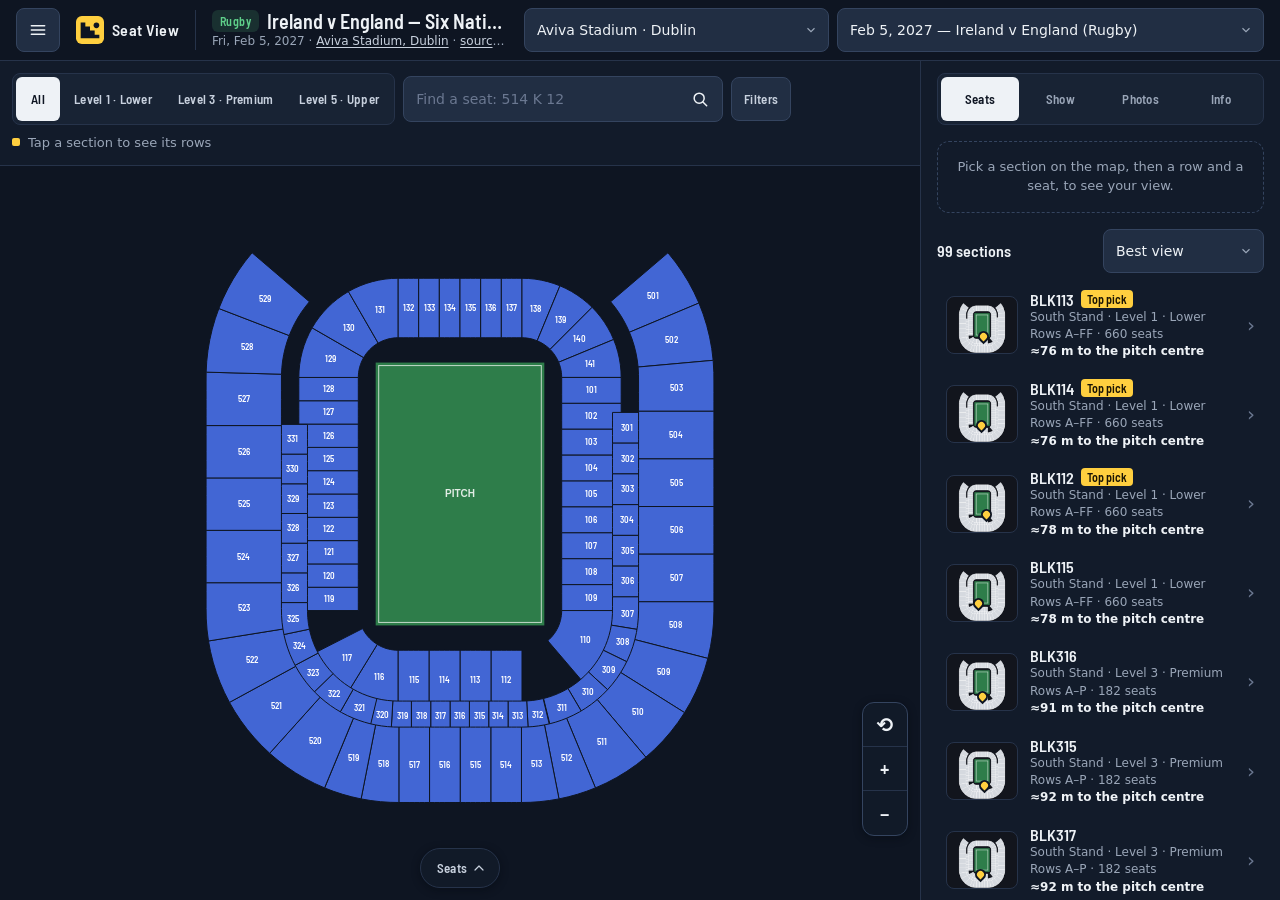
==== commit 3a3ec1a0: "View first: Crowd panel holds Person in front, Wave and Jump; iOS-style Still switch; bottom dock fo" ====
--- a/index.html
+++ b/index.html
@@ -2,7 +2,7 @@
 <html lang="en">
 <head>
 <meta charset="utf-8">
-<meta http-equiv="Content-Security-Policy" content="default-src 'none'; script-src 'sha256-AehIWPb3ANPBg8J2ASItYhmDbQmx3fX8ATuAno+tc4E=' 'sha256-6IYVCKtguXqUYIJRXYKMgTXm1RfLkmc8EAMEsdVa/XQ=' 'sha256-Q30Vz7tpSokEJcAzKBy99ue36eiE/+5ZaxXorFclWy0=' 'sha256-MastnFAGnW51c5pu6mgBMGrOEGAseeHLdK5WMSakgow=' 'sha256-mn3Ym4TrR9g12RX2Qn3bKJnK6qmRhk+Vc/PLsE+xWmc=' 'sha256-G7IihD7JzZwjoFWVQYz5J8aeXu/lUGII/jct2ej9b/M=' 'sha256-t33mMJA2kMFZt4jPvmAwNv0l5aLgA356HZ9wJSlVgOs=' 'sha256-FMDPAyfk9b5MFbzZSlSNsNEAVbrtfateNRpaTZA1IT0=' 'sha256-YVL+5Ma8DOIX1sJTvli4gWjZ0WUm4WjEtv5gJnZ9flM=' 'sha256-o3Fd3ZiwCcYNQZmWvfXdoAqDMR5rq5Fa0fFjjDUthvQ=' 'sha256-B/mFQhTceBpMXp8MERtfubHwJU6eEY+sFeQiBn5dIK4=' 'sha256-4m1iFpMYvZm6f1xIwejFh5C7K5jmSiJSXS4oeVaFrUk=' 'sha256-UX5fQSyQnPjgekXSWgXfijqG40A16+BjKdt0ad/6+Wk=' 'sha256-EDU/SmT+vjDJBMGw8F79ch5NGQaboYGZcBMJCvcsNKQ=' 'sha256-bpY7FLE2nWcdP8KM99GyFax7jH11QBcq56C5yae4ynA=' 'sha256-v2H7QwRPtDEg5kkXZO0sl8lC6gD20erdyJ/KMWJDnH0=' 'sha256-X9oiBWhc8Z5s16EZaTX3HUAJhatDpTYLCN5q2ymLWTc=' 'sha256-pam2QBnB4HEQl/ECr9QJpFl6GUzGKXkqkXPBFV91fx8='; style-src 'unsafe-inline'; img-src 'self' data: blob: https://commons.wikimedia.org https://upload.wikimedia.org https://mapsapi.tmol.io; connect-src 'self' https://app.ticketmaster.com https://musicbrainz.org; object-src 'none'; font-src data:; base-uri 'none'; form-action 'none'; frame-src 'none'; worker-src 'none'; manifest-src 'none'">
+<meta http-equiv="Content-Security-Policy" content="default-src 'none'; script-src 'sha256-AehIWPb3ANPBg8J2ASItYhmDbQmx3fX8ATuAno+tc4E=' 'sha256-6IYVCKtguXqUYIJRXYKMgTXm1RfLkmc8EAMEsdVa/XQ=' 'sha256-Q30Vz7tpSokEJcAzKBy99ue36eiE/+5ZaxXorFclWy0=' 'sha256-MastnFAGnW51c5pu6mgBMGrOEGAseeHLdK5WMSakgow=' 'sha256-mn3Ym4TrR9g12RX2Qn3bKJnK6qmRhk+Vc/PLsE+xWmc=' 'sha256-G7IihD7JzZwjoFWVQYz5J8aeXu/lUGII/jct2ej9b/M=' 'sha256-t33mMJA2kMFZt4jPvmAwNv0l5aLgA356HZ9wJSlVgOs=' 'sha256-9RFHIPxphdhh9CzVMGZ10Pv+gKIiI1Dtl5L1QI3+LcA=' 'sha256-YVL+5Ma8DOIX1sJTvli4gWjZ0WUm4WjEtv5gJnZ9flM=' 'sha256-o3Fd3ZiwCcYNQZmWvfXdoAqDMR5rq5Fa0fFjjDUthvQ=' 'sha256-B/mFQhTceBpMXp8MERtfubHwJU6eEY+sFeQiBn5dIK4=' 'sha256-4m1iFpMYvZm6f1xIwejFh5C7K5jmSiJSXS4oeVaFrUk=' 'sha256-qF4za0sHod5Bn6IdQtINbTBs/JDX4R9MEYm1QESJ2R4=' 'sha256-EDU/SmT+vjDJBMGw8F79ch5NGQaboYGZcBMJCvcsNKQ=' 'sha256-bpY7FLE2nWcdP8KM99GyFax7jH11QBcq56C5yae4ynA=' 'sha256-v2H7QwRPtDEg5kkXZO0sl8lC6gD20erdyJ/KMWJDnH0=' 'sha256-X9oiBWhc8Z5s16EZaTX3HUAJhatDpTYLCN5q2ymLWTc=' 'sha256-Uwj3dcLP6jQ2bM7eJ7nA17OEVOz7KS+VjHy6t0XSiPs='; style-src 'unsafe-inline'; img-src 'self' data: blob: https://commons.wikimedia.org https://upload.wikimedia.org https://mapsapi.tmol.io; connect-src 'self' https://app.ticketmaster.com https://musicbrainz.org; object-src 'none'; font-src data:; base-uri 'none'; form-action 'none'; frame-src 'none'; worker-src 'none'; manifest-src 'none'">
 <meta name="referrer" content="no-referrer">
 <meta name="viewport" content="width=device-width, initial-scale=1, viewport-fit=cover">
 <title>Seat View — Irish Stadiums</title>
@@ -18,10 +18,10 @@
   --c-bg:#0E1522; --c-s1:#121B2A; --c-s2:#182334; --c-s3:#212E43; --c-s4:#2B3A53;
   --c-line:#26334A; --c-line2:#34445F;
   --c-ink:#EEF2F6; --c-ink2:#C8D1DE; --c-muted:#9AA6B8; --c-dim:#6B7891;
-  --c-acc:#FFCF3F; --c-acc-ink:#1A1404; --c-acc-soft:rgba(255,207,63,.14);
+  --c-acc:#FFCF3F; --c-acc-ink:#1A1404; --c-acc-soft:rgba(255,207,63,.14); --c-acc-hover:#FFDA6B;
   --c-map:#4266D4; --c-pitch:#2E7D4A;
   --c-ok:#5FD08A; --c-warn:#FF9F43; --c-bad:#FF6B6B; --c-focus:#8FB4FF;
-  --c-glass:rgba(18,27,42,.9); --c-scrim:rgba(4,8,16,.6);
+  --c-glass:rgba(18,27,42,.9); --c-stage:#05080F; --c-bad-bg:#7F1D1D; --c-warn-soft:rgba(255,159,67,.08); --c-warn-text:#FFD3A8; --c-ok-soft:rgba(95,208,138,.14); --c-warn-bg:rgba(255,159,67,.14); --c-map-text:#DCE5FF; --c-scrim:rgba(4,8,16,.6);
   /* type */
   --f-display:"Barlow Semi Condensed","Arial Narrow",system-ui,sans-serif;
   --f-body:system-ui,-apple-system,"Segoe UI",Roboto,"Helvetica Neue",Arial,sans-serif;
@@ -50,7 +50,7 @@
 button:hover { background:var(--c-s4); }
 button.on, button[aria-pressed=true] { background:var(--c-ink); color:var(--c-bg); border-color:var(--c-ink); }
 button.primary { background:var(--c-acc); color:var(--c-acc-ink); border-color:var(--c-acc); }
-button.primary:hover { background:#FFDA6B; }
+button.primary:hover { background:var(--c-acc-hover); }
 button:disabled { opacity:.45; cursor:not-allowed; }
 .iconbtn { width:var(--hit); padding:0; }
 select { font-family:var(--f-body); font-size:var(--t-3); background:var(--c-s3); border:var(--bw) solid var(--c-line2); border-radius:var(--r-2); padding:0 34px 0 var(--sp-3); min-height:var(--hit); max-width:100%; appearance:none; -webkit-appearance:none;
@@ -65,7 +65,7 @@
 .seg button.on, .seg button[aria-pressed=true] { background:var(--c-ink); color:var(--c-bg); }
 .badge { font-size:var(--t-1); padding:2px var(--sp-2); border-radius:var(--r-1); border:var(--bw) solid var(--c-line2); white-space:nowrap; color:var(--c-muted); }
 .badge.warn { border-color:var(--c-warn); color:var(--c-warn); } .badge.ok { border-color:var(--c-ok); color:var(--c-ok); }
-#err { position:fixed; z-index:99; top:0; left:0; right:0; background:#7f1d1d; color:#fff; padding:var(--sp-3) var(--sp-4); font-weight:600; }
+#err { position:fixed; z-index:99; top:0; left:0; right:0; background:var(--c-bad-bg); color:#fff; padding:var(--sp-3) var(--sp-4); font-weight:600; }
 
 /* ---------- header ---------- */
 header#top { background:var(--c-bg); border-bottom:var(--bw) solid var(--c-line); display:flex; align-items:center; gap:var(--sp-4); padding:var(--sp-2) var(--sp-4); min-height:var(--hdr); position:relative; z-index:30; }
@@ -81,8 +81,8 @@
 .evrow { display:flex; align-items:center; gap:var(--sp-2); min-width:0; }
 .evtype { font:600 var(--t-1)/1 var(--f-display); letter-spacing:.04em; padding:5px var(--sp-2); border-radius:var(--r-1); background:var(--c-acc-soft); color:var(--c-acc); white-space:nowrap; flex:none; }
 .evtype:empty { display:none; }
-.evtype.t-rugby, .evtype.t-football, .evtype.t-sport { background:rgba(95,208,138,.14); color:var(--c-ok); }
-.evtype.t-theatre, .evtype.t-comedy, .evtype.t-family { background:rgba(255,159,67,.14); color:var(--c-warn); }
+.evtype.t-rugby, .evtype.t-football, .evtype.t-sport { background:var(--c-ok-soft); color:var(--c-ok); }
+.evtype.t-theatre, .evtype.t-comedy, .evtype.t-family { background:var(--c-warn-bg); color:var(--c-warn); }
 
 /* ---------- layout ---------- */
 #app { display:grid; grid-template-columns:288px minmax(0,1fr) 380px; height:calc(100% - var(--hdr)); }
@@ -110,7 +110,7 @@
 .cal .c.h { min-height:auto; background:none; border:0; text-align:center; color:var(--c-dim); } .cal .c.e { background:none; border:0; }
 .cal .c.has { border-color:var(--c-map); } .cal .n { color:var(--c-muted); }
 .chip { display:block; width:100%; min-height:24px; padding:2px var(--sp-1); margin-top:2px; font-size:10px; line-height:1.15; border-radius:4px; background:var(--c-map); color:#fff; border:0; text-align:left; overflow:hidden; text-overflow:ellipsis; white-space:nowrap; }
-.chip i { color:#DCE5FF; font-size:9px; } .chip.on { background:var(--c-acc); color:var(--c-acc-ink); } .chip.on i { color:var(--c-acc-ink); }
+.chip i { color:var(--c-map-text); font-size:9px; } .chip.on { background:var(--c-acc); color:var(--c-acc-ink); } .chip.on i { color:var(--c-acc-ink); }
 .jump { display:flex; flex-wrap:wrap; gap:var(--sp-1); margin-top:var(--sp-2); }
 .typechips { display:flex; gap:var(--sp-1); margin-top:var(--sp-2); flex-wrap:wrap; }
 .typechips button { padding:0 var(--sp-3); font-size:var(--t-2); }
@@ -127,7 +127,7 @@
 #sideClose { display:none; }
 
 /* ---------- centre view ---------- */
-#view { position:relative; overflow:hidden; min-height:0; background:#05080F; }
+#view { position:relative; overflow:hidden; min-height:0; background:var(--c-stage); }
 #c { width:100%; height:100%; display:block; touch-action:none; }
 #loading { position:absolute; inset:0; display:flex; flex-direction:column; gap:var(--sp-3); align-items:center; justify-content:center; background:var(--c-bg); font:600 var(--t-4) var(--f-display); color:var(--c-ink2); z-index:20; }
 .spinner { width:34px; height:34px; border-radius:50%; border:3px solid var(--c-s4); border-top-color:var(--c-acc); animation:spin .8s linear infinite; } @keyframes spin { to { transform:rotate(360deg); } }
@@ -157,11 +157,11 @@
 #secBar .nm { display:flex; flex-direction:column; line-height:1.2; margin-right:auto; min-width:0; } #secBar .nm b { font:600 var(--t-4) var(--f-display); } #secBar .nm span { color:var(--c-muted); font-size:var(--t-1); }
 #secBar label { display:flex; align-items:center; gap:var(--sp-2); font-size:var(--t-2); color:var(--c-muted); }
 #mapArea { flex:1; position:relative; min-height:0; }
-#mapCtl { position:absolute; right:var(--sp-3); bottom:96px; z-index:3; }
+#mapCtl { position:absolute; right:var(--sp-3); bottom:var(--dock-h); z-index:3; transition:bottom var(--dur) ease-out; }
 .zbtns { display:flex; flex-direction:column; background:var(--c-glass); border:var(--bw) solid var(--c-line2); border-radius:var(--r-3); overflow:hidden; box-shadow:var(--e-1); }
 .zbtns button { width:var(--hit); padding:0; border-radius:0; font-size:var(--t-5); background:transparent; border:0; border-bottom:var(--bw) solid var(--c-line); } .zbtns button:last-child { border-bottom:0; }
 #mapTip { position:absolute; background:var(--c-glass); border:var(--bw) solid var(--c-line2); border-radius:var(--r-2); padding:var(--sp-2) var(--sp-3); font-size:var(--t-2); box-shadow:var(--e-2); pointer-events:none; max-width:250px; z-index:6; } #mapTip b { font-family:var(--f-display); font-size:var(--t-3); } #mapTip span { color:var(--c-muted); }
-#mapSel { position:absolute; left:var(--sp-3); bottom:96px; background:var(--c-s2); border:var(--bw) solid var(--c-line2); border-top:3px solid var(--c-acc); border-radius:var(--r-3); padding:var(--sp-3) var(--sp-4); box-shadow:var(--e-2); max-width:420px; z-index:7; }
+#mapSel { position:absolute; left:var(--sp-3); bottom:var(--dock-h); transition:bottom var(--dur) ease-out; background:var(--c-s2); border:var(--bw) solid var(--c-line2); border-top:3px solid var(--c-acc); border-radius:var(--r-3); padding:var(--sp-3) var(--sp-4); box-shadow:var(--e-2); max-width:420px; z-index:7; }
 .selh { display:flex; gap:var(--sp-3); align-items:flex-start; } .selh b { font:600 var(--t-4)/1.2 var(--f-display); }
 .tick { width:28px; height:28px; border-radius:50%; background:var(--c-acc); color:var(--c-acc-ink); display:flex; align-items:center; justify-content:center; flex:none; font-weight:800; }
 .selh .x { margin-left:auto; width:var(--hit); flex:none; padding:0; } .step button { flex:none; }
@@ -170,25 +170,39 @@
 #shareMsg { margin-top:var(--sp-2); color:var(--c-ok); word-break:break-all; } #shareMsg:empty { display:none; }
 
 /* 3D view overlays */
-#crowdBar { position:absolute; top:var(--sp-3); left:var(--sp-3); z-index:8; display:flex; flex-direction:column; align-items:flex-start; gap:var(--sp-2); max-width:calc(100% - 2 * var(--sp-3)); }
-#crowdBar .quick { display:flex; gap:var(--sp-1); padding:var(--sp-1); background:var(--c-glass); border:var(--bw) solid var(--c-line); border-radius:var(--r-3); box-shadow:var(--e-1); }
-#crowdBar .quick button { background:transparent; border-color:transparent; padding:0 var(--sp-3); }
-#crowdBar .quick button:hover { background:var(--c-s3); }
+/* 3D view: the scene first. Top left: Crowd (one button, settings in its panel). Top right: the Still switch. */
+.glass { background:var(--c-glass); border:var(--bw) solid var(--c-line); border-radius:var(--r-3); box-shadow:var(--e-1); -webkit-backdrop-filter:blur(10px); backdrop-filter:blur(10px); }
+#crowdBar { position:absolute; top:var(--sp-3); left:var(--sp-3); z-index:8; display:flex; flex-direction:column; align-items:flex-start; gap:var(--sp-2); max-width:calc(100% - 2 * var(--sp-3) - 120px); }
+#crowdBtn { color:var(--c-ink); padding:0 var(--sp-3); }
+#crowdBtn:hover { background:var(--c-s3); }
+#frontBar { display:none; } body.seatmode #frontBar { display:flex; } #frontBar em { font-style:normal; color:var(--c-warn); }
+#crowdJump[hidden] { display:none; }
+/* iOS-style switch: a native checkbox with role="switch" (keyboard, screen readers and forms all work) */
+#stillSwitch { position:absolute; top:var(--sp-3); right:var(--sp-3); z-index:8; display:flex; align-items:center; gap:var(--sp-2); min-height:var(--hit); padding:0 var(--sp-2) 0 var(--sp-3); cursor:pointer; font:600 var(--t-3) var(--f-display); letter-spacing:.02em; }
+#stillSwitch input { position:absolute; opacity:0; width:1px; height:1px; }
+#stillSwitch i { position:relative; width:44px; height:26px; border-radius:13px; background:var(--c-s4); transition:background var(--dur); flex:none; }
+#stillSwitch i::after { content:""; position:absolute; top:3px; left:3px; width:20px; height:20px; border-radius:50%; background:var(--c-ink); box-shadow:0 1px 3px rgba(4,8,16,.5); transition:transform var(--dur) ease-out; }
+#stillSwitch input:checked + i { background:var(--c-acc); }
+#stillSwitch input:checked + i::after { transform:translateX(18px); background:var(--c-acc-ink); }
+#stillSwitch:focus-within { outline:2px solid var(--c-focus); outline-offset:2px; }
 #crowdBtn[aria-expanded=true] { background:var(--c-ink) !important; color:var(--c-bg); }
 #crowdPanel { width:300px; max-width:100%; background:var(--c-s2); border:var(--bw) solid var(--c-line2); border-radius:var(--r-3); padding:var(--sp-3); box-shadow:var(--e-2); display:flex; flex-direction:column; gap:var(--sp-3); }
 .fld { display:flex; flex-direction:column; gap:var(--sp-1); } .fld > span:first-child { font:600 var(--t-2) var(--f-display); color:var(--c-muted); }
 .rng { display:flex; align-items:center; gap:var(--sp-2); } .rng input { flex:1; } .rng b { min-width:40px; text-align:right; }
 #hud { margin:0; display:flex; gap:var(--sp-2); flex-wrap:wrap; } #fps { display:none; } body.debug #fps { display:inline; }
-#hint { position:absolute; top:var(--sp-3); left:50%; transform:translateX(-50%); background:var(--c-glass); border:var(--bw) solid var(--c-line); color:var(--c-ink2); padding:var(--sp-2) var(--sp-4); border-radius:var(--r-2); font-size:var(--t-2); white-space:nowrap; pointer-events:none; z-index:6; }
+#hint { opacity:0; transition:opacity .4s; position:absolute; top:var(--sp-3); left:50%; transform:translateX(-50%); background:var(--c-glass); border:var(--bw) solid var(--c-line); color:var(--c-ink2); padding:var(--sp-2) var(--sp-4); border-radius:var(--r-2); font-size:var(--t-2); white-space:nowrap; pointer-events:none; z-index:6; }
+#hint.show { opacity:1; }
 #hint.flash { background:var(--c-acc); color:var(--c-acc-ink); border-color:var(--c-acc); font-weight:600; } #hint:empty { display:none; }
-body.mapmode #crowdBar, body.mapmode #frontBar { display:none; } body.mapmode #hint:not(.flash) { display:none; }
-#frontBar { position:absolute; left:var(--sp-3); bottom:96px; display:none; gap:2px; align-items:center; background:var(--c-glass); border:var(--bw) solid var(--c-line); padding:var(--sp-1); border-radius:var(--r-3); box-shadow:var(--e-1); z-index:7; }
-body.seatmode #frontBar { display:flex; }
-#frontBar > span { padding:0 var(--sp-2); color:var(--c-muted); font-size:var(--t-1); } #frontBar em { font-style:normal; color:var(--c-warn); }
-#frontBar button { background:transparent; border-color:transparent; padding:0 var(--sp-3); font-size:var(--t-2); }
-#frontBar button.on { background:var(--c-ink); color:var(--c-bg); }
+body.mapmode #crowdBar, body.mapmode #stillSwitch { display:none; } body.mapmode #hint:not(.flash) { display:none; }
 #bottom { position:absolute; left:0; right:0; bottom:var(--sp-3); display:flex; flex-direction:column; align-items:center; gap:var(--sp-3); pointer-events:none; z-index:8; }
 #bottom > * { pointer-events:auto; }
+/* Bottom dock: folded to one pill (the current view) unless asked for */
+:root { --dock-h:64px; } body.dockOpen { --dock-h:96px; }
+#dockBtn { min-height:40px; padding:0 var(--sp-3) 0 var(--sp-4); gap:var(--sp-1); color:var(--c-ink2); font-size:var(--t-2); border-radius:999px; }
+#dockBtn svg { width:16px; height:16px; } #dockBtn:hover { color:var(--c-ink); background:var(--c-s3); }
+body.dockOpen #dockBtn { display:none; }
+body:not(.dockOpen) #modeBar { display:none; }
+#modeBar { animation:dockIn var(--dur) ease-out; } @keyframes dockIn { from { opacity:0; transform:translateY(8px); } }
 #modeBar { display:flex; gap:2px; background:var(--c-glass); padding:var(--sp-1); border-radius:var(--r-4); border:var(--bw) solid var(--c-line2); box-shadow:var(--e-2); }
 #modeBar button { min-height:48px; padding:0 var(--sp-4); border:0; background:transparent; color:var(--c-ink2); border-radius:var(--r-3); }
 #modeBar button:hover { background:var(--c-s3); color:var(--c-ink); }
@@ -197,7 +211,7 @@
 /* ---------- iPhone camera (modelled on the iOS Camera app; keeps Apple's own yellow and type) ---------- */
 #camTop, #flashOv { display:none; }
 body.phonemode #view { background:#000; }
-body.phonemode #crowdBar, body.phonemode #hint, body.phonemode #modeBar, body.phonemode #frontBar { display:none; }
+body.phonemode #crowdBar, body.phonemode #hint, body.phonemode #modeBar, body.phonemode #stillSwitch, body.phonemode #dockBtn { display:none; }
 body.phonemode #camTop { display:flex; position:absolute; top:0; left:0; right:0; height:56px; align-items:center; justify-content:space-between; padding:0 var(--sp-3); z-index:9; background:#000; }
 .camicon { width:var(--hit); padding:0; border-radius:50%; background:rgba(255,255,255,.1); border:0; color:#fff; }
 .camicon:hover { background:rgba(255,255,255,.2); }
@@ -264,7 +278,7 @@
 #seatInfo:empty { display:block; } #seatInfo:empty::before { content:"Pick a section on the map, then a row and a seat, to see your view."; display:block; border:var(--bw) dashed var(--c-line2); border-radius:var(--r-3); padding:var(--sp-4); color:var(--c-muted); font-size:var(--t-2); text-align:center; }
 .card { border:var(--bw) solid var(--c-line); background:var(--c-s2); border-radius:var(--r-3); padding:var(--sp-3); margin:var(--sp-2) 0; } .card.sel { border-color:var(--c-acc); }
 .card .t { font:600 var(--t-4) var(--f-display); } .card .d { color:var(--c-muted); }
-.warnbox { border:var(--bw) solid var(--c-warn); background:rgba(255,159,67,.08); border-radius:var(--r-2); padding:var(--sp-2) var(--sp-3); font-size:var(--t-2); margin:var(--sp-2) 0; color:#FFD3A8; }
+.warnbox { border:var(--bw) solid var(--c-warn); background:var(--c-warn-soft); border-radius:var(--r-2); padding:var(--sp-2) var(--sp-3); font-size:var(--t-2); margin:var(--sp-2) 0; color:var(--c-warn-text); }
 .tmoff { border:var(--bw) dashed var(--c-line2); border-radius:var(--r-2); padding:var(--sp-2) var(--sp-3); font-size:var(--t-2); margin:var(--sp-2) 0; color:var(--c-muted); } .tmev { margin:var(--sp-2) 0; } #tmBox code { background:var(--c-s3); padding:1px 5px; border-radius:4px; }
 #presetBtns { display:flex; gap:var(--sp-2); } #presetBtns button { flex:1; }
 #sportNote { line-height:1.5; }
@@ -305,8 +319,10 @@
   body.sheetOpen #panel { max-height:78dvh; overflow:auto; }
   body.sheetOpen #sheetClose { display:inline-flex; }
   body.sheetOpen::after { content:""; position:fixed; inset:0; background:var(--c-scrim); z-index:39; }
-  #bottom { bottom:calc(52px + var(--sp-2)); }
-  #mapCtl, #mapSel { bottom:calc(52px + 76px); } #frontBar { bottom:calc(52px + 76px); }
+  #bottom { bottom:var(--sp-2); } body.dockOpen #bottom { bottom:calc(52px + var(--sp-2)); }
+  body:not(.dockOpen):not(.sheetOpen) #panel { transform:translateY(100%); } #panel { transition:max-height var(--dur) ease-out, transform var(--dur) ease-out; }
+  :root { --dock-h:56px; } body.dockOpen { --dock-h:136px; }
+  #mapCtl, #mapSel { bottom:var(--dock-h); }
   #modeBar { max-width:calc(100vw - 2 * var(--sp-2)); } #modeBar button { flex:1 1 0; min-width:0; padding:0 var(--sp-2); flex-direction:column; gap:2px; font-size:var(--t-1); min-height:52px; }
   #hint { top:64px; font-size:var(--t-1); max-width:92%; white-space:normal; text-align:center; }
   #mapTop { padding:var(--sp-2); gap:var(--sp-2); }
@@ -314,8 +330,8 @@
   #mapSel { left:var(--sp-2); right:var(--sp-2); max-width:none; padding:var(--sp-3); }
   #mapWrap:has(#mapSel:not([hidden])) #mapCtl { display:none; }
   #mapSel .btns button { flex:1 1 auto; }
-  #crowdBar { left:var(--sp-2); top:var(--sp-2); }
-  #frontBar { left:var(--sp-2); right:var(--sp-2); flex-wrap:wrap; } #frontBar > span { flex:1 1 100%; padding:var(--sp-1) var(--sp-2) 0; } #frontBar button { flex:1; }
+  #crowdBar { left:var(--sp-2); top:var(--sp-2); } #stillSwitch { right:var(--sp-2); top:var(--sp-2); }
+  #crowdPanel { width:min(320px, calc(100vw - 2 * var(--sp-2))); max-height:calc(100dvh - var(--hdr) - 140px); overflow:auto; }
   .camModes { gap:var(--sp-3); }
   body.phonemode #panel { display:none; }
 }
@@ -324,12 +340,12 @@
   :root { --hdr:48px; }
   #panel { left:auto; top:0; bottom:0; width:min(420px,55vw); max-height:none; border-radius:var(--r-4) 0 0 var(--r-4); transform:translateX(100%); visibility:hidden; transition:transform var(--dur) ease-out, visibility var(--dur); }
   body.sheetOpen #panel { transform:none; visibility:visible; max-height:none; }
-  #bottom { bottom:var(--sp-2); }
-  #mapCtl, #mapSel, #frontBar { bottom:76px; } #hint { bottom:76px; }
+  #bottom { bottom:var(--sp-2); left:var(--sp-2); right:auto; align-items:flex-start; } /* left edge: the seat card sits on the right */
+  #mapCtl { bottom:var(--dock-h); } :root { --dock-h:56px; } body.dockOpen { --dock-h:76px; }
+  body:not(.sheetOpen) #panel { transform:translateX(100%); }
   #mapTop .mhint { display:none; }
   #sheetOpenBtn { display:inline-flex; }
   #mapSel { left:auto; right:var(--sp-2); bottom:var(--sp-2); width:min(400px,48vw); z-index:9; } #mapSel .btns { margin-top:var(--sp-2); }
-  #frontBar { right:auto; flex-wrap:nowrap; } #frontBar > span { flex:none; padding:0 var(--sp-2); } #frontBar button { flex:none; }
   #secBar { padding:2px var(--sp-2); } #secBar .nm span { display:none; }
   .camModes { display:none; } #phoneCtl { gap:var(--sp-2); padding-top:var(--sp-1); } #shutter { width:60px; height:60px; } #shutter i { width:46px; height:46px; }
   #hint { bottom:auto; top:var(--sp-2); }
@@ -393,18 +409,19 @@
       <div class="grid3" aria-hidden="true"></div>
       <div class="lenses" role="group" aria-label="iPhone lens"><button type="button" data-z="0.5417" data-l=".5">.5</button><button type="button" data-z="1" data-l="1×" class="on">1×</button><button type="button" data-z="2" data-l="2">2</button><button type="button" data-z="4.1667" data-l="4">4</button><button type="button" data-z="8.3333" data-l="8">8</button></div>
     </div>
-    <div id="frontBar" role="group" aria-labelledby="frontLbl"><span id="frontLbl">Person in front <em>simulated</em></span><button type="button" data-h="short" aria-pressed="false">Short</button><button type="button" data-h="avg" aria-pressed="false">Average</button><button type="button" data-h="tall" aria-pressed="false">Tall</button></div>
     <div id="crowdBar">
-      <div class="quick"><button type="button" id="crowdBtn" aria-expanded="false" aria-controls="crowdPanel"><svg viewBox="0 0 24 24" aria-hidden="true"><circle cx="8" cy="8" r="3"/><circle cx="16.5" cy="9" r="2.5"/><path d="M2.5 19c.6-3.4 2.8-5.5 5.5-5.5s4.9 2.1 5.5 5.5M13.5 14.2c.9-.7 1.9-1.1 3-1.1 2.3 0 4.1 1.8 4.7 4.9"/></svg>Crowd</button><button type="button" id="crowdWave" title="One Mexican wave around the whole venue">Wave</button><button type="button" id="crowdJump" title="Everyone jumps on the beat">Jump</button></div>
-      <div id="crowdPanel" role="group" aria-label="Crowd settings" hidden>
+      <button type="button" id="crowdBtn" class="glass" aria-expanded="false" aria-controls="crowdPanel"><svg viewBox="0 0 24 24" aria-hidden="true"><circle cx="8" cy="8" r="3"/><circle cx="16.5" cy="9" r="2.5"/><path d="M2.5 19c.6-3.4 2.8-5.5 5.5-5.5s4.9 2.1 5.5 5.5M13.5 14.2c.9-.7 1.9-1.1 3-1.1 2.3 0 4.1 1.8 4.7 4.9"/></svg>Crowd</button>
+      <div id="crowdPanel" role="group" aria-label="Crowd" hidden>
         <div class="fld"><span id="lblDens">How full</span><div class="seg" role="group" aria-labelledby="lblDens"><button type="button" data-d="0">Empty</button><button type="button" data-d="0.5">Half</button><button type="button" data-d="1" class="on">Full</button></div></div>
-        <div class="fld"><span id="lblMove">Motion</span><div class="seg" role="group" aria-labelledby="lblMove"><button type="button" id="crowdMove" class="on" aria-pressed="true" title="Fans dance, clap, cheer">Moving</button><button type="button" id="crowdStill" aria-pressed="false" title="Everyone holds still">Still</button></div></div>
         <div class="fld"><span id="lblPose">Fans are</span><div class="seg" id="stillPose" role="group" aria-labelledby="lblPose"><button type="button" id="stillSit">Sitting</button><button type="button" id="stillStand">Standing</button></div></div>
+        <div class="fld"><span id="lblMoment">Crowd moments</span><div class="seg" role="group" aria-labelledby="lblMoment"><button type="button" id="crowdWave" title="One Mexican wave around the whole venue">Wave</button><button type="button" id="crowdJump" title="Everyone jumps on the beat">Jump</button></div></div>
+        <div class="fld" id="frontBar"><span id="frontLbl">Person in front <em>simulated</em></span><div class="seg" role="group" aria-labelledby="frontLbl"><button type="button" data-h="short" aria-pressed="false">Short</button><button type="button" data-h="avg" aria-pressed="false">Average</button><button type="button" data-h="tall" aria-pressed="false">Tall</button></div></div>
         <label class="fld"><span>Phones up</span><span class="rng"><input id="phones" type="range" min="0" max="1" step="0.05" value="0.3"><b id="phonesLbl">30%</b></span></label>
         <p id="hud" class="small muted"><span id="fps">– fps</span><span class="hp"><span id="people">0</span> people</span><span id="humanStat"></span></p>
         <div id="pitchNote" class="small muted"></div>
       </div>
     </div>
+    <label id="stillSwitch" class="glass"><span>Still</span><input type="checkbox" id="stillToggle" role="switch" aria-checked="false"><i aria-hidden="true"></i></label>
     <div id="hint">Tap any seat to sit there</div>
     <div id="flashOv" aria-hidden="true"></div>
     <div id="bottom">
@@ -416,6 +433,7 @@
           <label class="zoom" title="Zoom (or pinch / scroll)"><input id="zoom" type="range" min="0" max="1" step="0.001" value="0.163" aria-label="Zoom"><b id="zoomLbl">1×</b></label>
         </div>
       </div>
+      <button type="button" id="dockBtn" class="glass" aria-expanded="false" aria-controls="modeBar"><span id="dockLbl">Seats</span><svg viewBox="0 0 24 24" aria-hidden="true"><path d="M6 15l6-6 6 6"/></svg></button>
       <nav id="modeBar" aria-label="View">
         <button type="button" data-mode="map" class="on"><svg viewBox="0 0 24 24" aria-hidden="true"><path d="M4 6l5-2 6 2 5-2v14l-5 2-6-2-5 2z"/><path d="M9 4v14M15 6v14"/></svg><span>Seats</span></button>
         <button type="button" data-mode="overview"><svg viewBox="0 0 24 24" aria-hidden="true"><ellipse cx="12" cy="12" rx="9" ry="5"/><path d="M3 12v3c0 2.8 4 5 9 5s9-2.2 9-5v-3"/></svg><span>Stadium</span></button>
@@ -1839,7 +1857,7 @@
 <script>/* js/data/humans.js */
 /* Crowd people built by tools/humans/build_humans.py from MakeHuman assets (CC0 1.0, makehumancommunity/makehuman).
  * 12 meshes (4 looks x 3 levels of detail) with an 11-bone skeleton for animation, gzip + base64. Decoded once by js/people.js. */
-window.HUMANS_GZ = "H4sIAAAAAAAC/+x6BVxW27bvCspCxcJWsFEkP8Du7lZEaUSkS0BAUCQkJQSk08TERAxECQkBUVRCEemSFIn3nx/[base64]/P57vH7CX33+M2MzFW0jU2+zYgEkJKTlyQBpOQ4JICehppO796R/jkSXJuMrAxHyXqmiK7k3+4vd0Wk5HoXRFL2T7srwSGjxHzhwV0OjqTCn3e31werwVHoXQ1pWYU/7S6ZgJxC70BluBP9aWulZaW5KyH7LY48dzV/2loJOe46SHFXTFJCUlLmb3f2N9P4sSF/bx6/Ov3VRP7Y17+cyY9N/e1UfmzqX87l+55+31JOb4JKyUlK/s2WyspLf9tTSXmyp5p/fmdlFSSkuX3Iyvamnjzn102V4MgQi5S8PHcwyCv5P23pNw8JWUlO71sgISP1y5ZKKHAkONyVkJX95qnw665KSsrLcpdCkiSxBEdCXuGXTZXszXtZvJPcuWKUnD/t6t+ZyI+N//1MfnX5q6l89/j9XH688L+bzA+Hv57Nn/ZVgiPbm6AKErJ/7Ou3F1leRk6SmzTS8tKy3I3988sqK88dBVkPqd4FkZL8887KyX9bEGnuesjIy/7N1va6YJbg3AWRkpL5dW9lFXqzXFZGqtdTRurXvZWWlOxdDg53PWQVpDm/bq7C99XgDkNBTkL+z3v7d+byY+f+zmT+5PNXs/mxvb+dzo/d++18fnj85YT+Znt7xyItzx3Cr6+tjJxU7+7KcaSUrMm3WMP4APd8txLR0bAQmYPDd5YEjmU9nP6SctIcSIgtLS0pRQ7ob+MgGSjdO08JWWl5riQnJS8txV3e3sXnoA+5mZJwUehNW3zrMDZ46GtqisyRsJ75U4+S33qUlZPv7VBSAp+XP3fI7U8aHz1uf5i8zK/9wfKtP7J+krIK8jI/+pOWk5KW+qVPqW99SuGd6Z2kzF/MUUpcWmOWRO+m4myU/3WK8pg8uiSj5fR2KSUt/b1LGQW8wT91Kfnzwsr/WNif5yknqaAg82NheyU5HL0/99rrQyYqy+F+mSQ5304Ibq+y0nivf+n1j8VV+MvFlZORlJT9trj4BPUubu+R8aNPrgu3TzlukmIzpeRkvvepIMGR5vzS5z9aXKlv3yBcTGR7pykvyVGQ+6lLWXk5iW9dcuR68wdfvB/TlJSQwhD+6FPzp7SV/03aykhypL+9nhIykr2Hq6yctJzCT91Ky8kocLuVxLWMe+GRlZGT/qNXjryEzC+9fl9djgznL1e3t1PuVHGL680j3Ot+Xl1paewxd6oS8rLc1ZXFwOV/dCojK/Hz8mr+kbvSnG9bKkP29q/6JCdCb5/4aPzcp1TvcaOgICWhQC6JkjLyUj/eFklZXON+Xt2fc1dB4a9XV1qWI/V9db/lrqyMtILkT73KSMl+e2PQmWzvTPHa/uiWIyMlw/ml2x/LK/HH8v6uVymp3k8RPuYKnJ97xVHH6e1Vknv3lpTFzfjHpkrh4iwh/0uvP9JXRvp7+kr+bafS4nJ/fBvIpH/No943BlcsOTlun5KcP94YvBfSHAlrJesJJkbr60TzJukdr92SUWXYr7Y7J8x0WE30i4OWO2v3vdh06FWNZ7q18cu6QXmmhyLqdXJKjgTWjs/xsDWtzXr5SjuwdlraKZvEqmWFVnZXK3aVLbc5Vr+94KWJaYNcgbxleDWTq6MZU2+V3E8/rEI9W8dctK3pRaWWQHNtgq+NWXlq8UMr+QrB4ucW4yoS81Yd9f0U8c7xyK7yg68HmXV+mJH71ay5NOpluNXOD0tfb7UpLD/9dvZhp9LcHD776R9TCgfbO5cOfK1lc75U4XW4zd73y1+tszUuLX/z5sjF0hmvDpoploZmvTV/8Ek4t9w0/n3+8/72z96/euVllPZRJOXqUalPUa92mChVaCUn2MRUzkwrtTte/[base64]/664OrDQ535y8IMDfRy35xXdyzIr75Yavcgb8nVEYcF8zvObbLt8+JsXH8l57eqR7R0VpUOsW/TvlvkaHNbq+FtgulO87cldfqztbveqGtlHu7/ruSgv93uMutDpXZGRXk64dZb36Wrn1PdVr02ZpxKeMPJwLF6ql+nWI1Smf3Z8oS/ik31IrfB1tJdybY9Dqe6FM4ZGph2ZkbHabiWe56i1W9VX7LN0q2oajoUbEfXSuwtNS6q91ZuO/r2c9se9uDhz7E6HOOINhmNUruF7QGqc1XrW/u7hegUfSm6Hecwu93kxYojiV8fPXxsIfnJTXft4alvneLCjRfVOb14outa65n+6rBu7bbsm2Yi9QNzpHWn1dmms0Y8Nfuz0yy31NplvjdsrRdJ77BYW7Mv9ZKeXY3jsxpj+2r1ZxutfOosUnL1dtbuTSo2tat/8viS/qe6/k9sLDRqfR83mLTV8D2cJOSTVhhkP+1ththl2QVZKTUJpyb4v7A507rk5fOxd3JlLudci+TbVZf0OHuRsnmOzlmF7XSBs0uHnUdq4MNUO4UHlZkmYt1J/tdecDSSGuLeCe5JlHdrER6Z2C86dormvVHn9s2pfFgU1rm47EGNg5V0591JwaPHvXqaevmibOgz5vYoBa8HN2+qy895+Nj79DCdZy7RNfqc1/FKCuaKWWGbVZbOerly+4F5F16V6e+R+ZT/1HHH9qysqKXzx93L8Tq+cFFMus+yAxsmPtKal71KO8Nr8Vb1rgS3hYLWt1OF18db5yc2r1CZdC/7hWrncKuMwSbMoLtp1122zNJ93rV1hPzzJ+d26c/peXRRpWf+ifiF+7vk7twYcqRVOOSZtWbAoKWPrE1UJPql7N6xcMmwR7oHd02OvG+4n3d+UcKZAxWLzBJqLdyWvbk3as3ewQvunvCYOlr73sgIV/mM29vt5g1Vv/fceO+MIfcOaubK9L+93Eh71OCrX/Q+9R9/zcnxofTn63fsb4gcvRF/ccz0lqvDotQGnL3QcbFbVC/uo+HtGR9iW329hqbETTALn8FcijG/Prvi4swTnetPJY7Kf6hx8e77d3m7NW7derNy7fxbfbOjl6omZGQu2Dnqhlz+mkOXbvoUjF+4+UbDzU1jPhimfRYZnWdwtyZ1nJLhrk9lI/oZn//gPqTQWKL8uliPgU/[base64]/1lgmX7e7xEnWVJfnzcnR1/QGvEuYoaJfWRQ7IdvgUX6GeJqu7vvrMzbrswXrZUbptxWJTkgwECyslLmtxxY8F67Ui0jaLpykR6X1GyVrMOZRvKC2kczTd0OWG+5PbxpRb7Qs0X30c/31mapS53T9UuIkj+hOeRQutlH33OPQyX10Rz51n7JG//oTvnE5BmeSs0eONZZ6LDz7k97KVLnZwvpiSWGTBfQeP5ScYa7rmXZ7SpretfT0kYONP6U/GjHEYNbtOGEDwzX3s0dkGcRcHz9onLHMfZ1B740G3F4vfNP48A31qfwG9JVpM9r0116Nny5vYHZz/[base64]/WrRpTajXguOtrU4/6ldeM3hJelVY2UtBpZY9jW2rc9c2Uf0SPhDC0Eh28rXV4WnWWyLsx38ztTw+qXBl40j3kpNmRyTEX6YVzxaMKa5f1vs7WODePZGxgWYCCed47c0mTrm7I4TdUNWRJVeaek7OWLi1TNjm6PnXJAYMi7ilM3SCbPOZtnY8FmFGLtPGDY+jBP/UGRP6KLLJ6cqBbv4tkwvDS6M/Dgg2WuY9/Fxd4OnOA7mzfbUuvq+33nvi3eVeb1c35+9NEbF0fb60KEeDstTvYULj5c81hmzyv1wyMy+/nYXr5UPOGf/8KKSYNzxx2lxAonHMxIVhqyxb81qFN1mJVR6fYKR5fmyrHHuliOrrkyOP3L8Q7ew1ZHZFVXCw+2lnjqMSbRRSdo2pvHImPi9Q5bZupdEjbxvx96q3yuWfHLugwUbk33XDBiywn74pY7h5Uf9rsTKn7thEBK0b/BNoSUf7XziL690XSoTEXH97sL5EXYBBlreF3auMd7gFHZMndqlG+ap2LCUL9zF0tNlVXT2+ukHXoS6vAjQuhxquO2j3eerXvnjN2w6J5W+ZWNFmMKTWzaPzgzOydo5ye9zmojpqECfTRM2yfm07d6ofM1n7/qp9qtdExetU45ylpXrbxbjRMsOXR/t3LbE2cr1mK/ccIdM+2crBG2L7WxXue7it3eWSV/sbMO/[base64]/4vgjZonBblusnt1gDg2xSrqeMnup4cSzoY6TLQ6ECR8RtogKLbWbZ7nKZK2RrHllmKK5j5GVzYbDR4yFtIQXqOt/ivPUddDdu7VIcYJuUuSbcQ3Gq5zCppQa7Q4+enCh5kFjfT1f7Vv7neY1GsyU1lg0UHvEzI7l4ftFZwosa1T/Gm45o6+ugMLWCd76QhvooQFqz7XWjX6mL6LFI2mk1i84cW3AfhGf8yPK1dSODlbcqTLbkVF9rTNjWdrkKsWQ6ZsnNu3zcnm1U0rRePGm9RP3iEv6Syjt8p94T9R1U7LJ9iEhO0QUPIe4KG5c/3hD0Za8zeWzz2+izHyFpbYP07k8t2rTy0M9G1dvmbuEkT+3UWe0h2DJxtfzz2/Yv/WxzLKRq9aM2u89dPZ6etjqcRfXCw50HbZ4Xeoe60Via5OnBIhdXuG3e7ac7MrhGy0XL1r5ZnbDtPLVLgJuk06t6FEy6bdt9bux2YJnV5Svuym3bGnOgLm8louDJSeNcliizWwQVF9c3X/+2NQFGXv6D9oyf+CmRxJ8cyyYqqUjOc3zLFYkcvrNVFzKzxk9JmTiXjmKchdIkFsqrME3i9Mk4zZkhtS0Pl0cm9na61yn5I6V2DJ0/OwxzObc6SGDeYdlS1gOXjGaf7TtUP5x0qKKI0yHJclsH1o5f4Zsu9DGaXojnglprDCZOY7RU1LkDOc5uLt46PohNnOkhu8ZUjctSdx86MON66csGBK9I0lo5IDImYHjG4Rat6yfXSKwO9BxXrHArrBzYmd5TwY6LmjlWXA7ft4T/j1xHmKSvCfjDy4x5qFDX02fw+sWQ4n78a8/22/eS7rMf6K8He1yffHCHHpKbIbUWfZsQq10JWUfe0A6mW/gvQuLdvDPjRgscZSJDYyeOYsROcvHucbje3WeaC7P2/hpUwfxP7j6XPIZe+7e8tnL6EeXt047xKrck53SQt++MFtMj6/+7gAZez7pa2KiMbwfLky3if2YVnhZy6TyfbLn4ewi8eyZhpc/tmUP18oujzu2XWVIpUfQfEXtukne/vsWlff3n6OSUDsjZM3eeVXr3E8rra7Z5eawv7CmMOi40p3aXO/x+45XdPolq1RVzQySUxlUaxcwX+1W1foAR2X+Gmf/p2q2lRmBqYpfqqq9ulTzK3t8Xu8zr5zrv0XVtrrSJ0V5SR2/t67qhfK8063L/PguuqhJbes70Wvg0o+Mj4PflJkC488qSK8RmH1mDGc4744Q0UkB7KPAnTKfmMbQBLEz9JfgUlEx/mGB+2Z94j0g4C3uyL/j6gmZGzRvwOApOQIrvA2nKPIPv+g5PpUv88JlcVleqyiZsRxW43IfMRF+9Vj+qdmszq1FUzuozPN9xYuYhZf6T7DmPRg/bnwQPTl60oxjfMz14WNm8UbFnh63k780eqv4E1Yx6MmYdez1031mpNGigbmiSvS7wMVj8nnX+18fLy9w5NT6GS38tgFBM/rwhYb4TVXkTYpwG5PGx4m2FLnPx0SvGW7BVsdwRAbwXIsTm5JEu4fzj5WgN0a3jg7inXupbXIIX0ZQxYjlfO8jZg2/zdicDpq0iX+xz9upoayHn9CwIF4pr2pRTXqZb7ZwJp3o/XT0FIFC34aRFLXUPm7CHt5gz9QBrTxLHDaPLOG/4LJnpACt49EyMovnvJ+qghC9wTFbeoCA9cViWbM+DaEpc5/2rTyWOdymj5b+pIEZtMqRwZIJA/QN8+Yy/Qdoe4+4PGDcjrzBMQITN94f9JUV29U0uVCwUat16nt6ypARElUDdZV55fcLDti5ab46f9/d0iNm0R9VvSa7UruPKo7hMIdE9sx9xR82drN8CeMvPGdBJs9j8fMiW3imCm6WTKHqJu4ZmcmTPrZhvlof2R39xg3uf3CY2JyQgb5yx6ZG9JcVvC6rwd86QHz+thV9FsmO56N3bI6Te0E3St8QaaZMp0wc15fW9t05yUWgNVhgxpQ+LwLmD3/PH+K1ZvwF3oRgAaGnvGuDbk+8ynPdf8vIjXwzQrRHyrJDY7PHt9Gjg5OGRVFLAzhCTax6pMCI97xykUWD4vh2++iObeTb4vNOcCNr5D9y/Gt6gYfBoEXMBk+Twdr8U49s8SKYPcKXYPZ3XgSzT3UnmH2vM8Hs5qcJZl/tSTD7ltMEs5efIJj9zjGZurz8g8f4a71e1QcQ5C7jQJC7rBdPQ/Ard2eC1hWDCVq/50PQeuEZgtPj7CXKyz6YOM6veFTy1ZngdEnHseVfX9keH/wp423AifBy9cKbbgStp7sStC7uNOf93ZcmDgStT3c4+3F6UezJ46XFOWscY0vb8rMcsj5MervW8Wlp0Utjt52lEVn5Lomf7PLK3G69L3k++VRz2fEn/RwIHpd0IUg83N2x8n1ClBfB4F9PEAw+242g7xQ3pYqZkWGnCAaXc2PLXvivdyCIe9wJgrLfOZ/7/P4176m5rdey5vpHNW9P9Qwl+HpWEMHXi7wJvs49Q5D11CCCrPuFE2TdGU2QtehpgqxrThNk3RBEkLWV85h3OjdqPWTyXC7ynSbI2t/d8uXq2LsxBEGvO6NdJuaYFUAQtGAQQdAGrgRB1waNentGu92FIOix4QQvn40gePmOj8BXPfNLEQQvi0cQvDzdO6TTyEUsILnj+XnhEIKUk0MJUm7zJUjZyH1Yw6L9SQEEHXt6EnR8MpzgYulTth2jH75w0nozRPXISYKFp3gSLMz6ESzc4EKw8CA3goW9/QgWfuJFsHCnE8HCZV4ECz93Jlh4pC/Bwm88CBY2dyJYuNmHYOFyN4KFR/[base64]/02oI/n3SRPCvST7Bv5fTCf7dmUrw75HkgzdP7/2QfuuGt3V2FcG/s5oI/tXIJfjX8RHBv3pFBP8+fkrwb9Fjgn91PhPkG1pBkO/cdIJ8XeoJ8tUpIMi3KZMgX6VKgnxLWgny5csmyHfIe4J8L7whyFe9lSDflGKCfAcWEOTLqSfId3IBQb5D8gjyTY8nyJc/hCDfz+cI8p34kGDeSzem3pTLqXFm7si+nBYVcmNhweJHy+PFHpqXE+QbVUGQb9dHgnw/VBPkK99AkO/Q1wT5hmUR5OueTZAv70uCfB+8Jch3ZilBvk8/EORrW06Qb1cBQb5aOQT58lYQ5Dv2LUG+WW8J8o17Q5CvWwVBvv0/EeQ7Pp8g33WvCfIVqiDId3Y1Qb6rGwjyvVxHkO/[base64]/[base64]/IcoJ8r9UT5CtTTZDv3nKCfAO/EORb3EKQr3YLQb7CXwnydWsgyDe/mCDfIaUE+bZ9JMh3RBFBvilVBPkWVhHku7icIF+jcoJ8DzYQ5CtSRZDv6xiCfPmTCfK900CQ7/Magnztwszv2CxyfZZy3SfO7rFquNuJ+sfnw6tjrYLOXViyZumFtVF7d3bd2xE+Un+9v2jYlZzIG3TYbvX86PkhN3d5+z0I2bTt9eOwgL7WZddXn5PM8Lj+JOzVE9/7UuGDbjcHX/JOfBGeMNrvgHbSpSLfuB2Spzf7iq8RiLrobC4n5p7kxCdbdNPCOWXJC8eEY05ySy502PnKdD86YcO71Dyw07qPgqjDJZus5Rvc1C1rt3wIJ9hWxYFgW+t4gm0DUmhP6dPGKc89TjvJJWl6cC4XJ4a6MyqDc7qPy7pOSJvpFBNXn77pqOwWy5zTR++oXM/fYPMlYEZO3yMrYse9NbB+abTveo7BlSvWt5Q8Ax+Znh/i7JxyIrH5hPuDzKCvtgKPxeNnHL3/yCD1ucW0q/fPihw5mtgWmGSx8voRLxnzijAdV4JbD58kuDUumeBWOT+CWytjCW6t+Uhwq1dBoGFo5IoAglt3+hLcuuAZwa2qSQS3Pr9PcOuDBwS3risguNWklODWp/UEt1pWENz6OIfg1j63CW4dU0Nwa/xZglufhBPc2llIcKvpB4JbGy4Q3Gp+k+BW8VyCW/uVENxq1EBwq1wDwa288QS3luQS3CpZTXCrcArBrSnXCW5NTie4Va6F4NYx8QS32lcR3CpTT3CrdRnBrXPqCG5dk0Rwq/jrKysCd59+TnDruscLgVvNi46v3MojWey1gtq3tX3r6rdj41qZpQfXDnq+bGnuAPUu/YU5c3p60uZvEJNvtF52to/jpwcL0vfkNUxb1Lw1NWfUnIvMhvuPObwzlR7O4Kwak/1ppfwSavnXh3I6wp7NTZyd/RqTzsu+WsqT81z4xprg4j5jlbYUvX863Hb4jLplQz0XDqlKGnFmTXB+wIjIIZ6Zn4UOTtvyiuBTnQyCT/vU8g4ZNPlY/YzBXguV3g4QfrxF+k3WIPGhPI2jBkTMFMk/[base64]/[base64]/mJAzQM/z8jGBVhZrLAwR3fG6MEZiwsW8Twap5hUWC5Vov3hKsejW3YqCp8qP0/YLsTvOnBKt61xCsKltEsOqhcoJVdVMK+EPGmqUTrOqanMmTJO6VcZFPTnDMe4JYzXIIYtWtyuR5PvZVMkGsZz4G9n82VLdSsX/T6FK7GRYLHINSQwb6ya14F9GfI2iYe39Q35H+Twl6vZ+oxrkt7/WRYNiRzwmGFXpPMGxMGcGwBsUEwyYWEAzrUksw7JGPBMM+aCQYduAHgmFNqwiGVaoiGLatlGBYnjqCYT0bCYZ9UEMwbOVngmH3fCIYtqqZYNhLHwmG3dFEMOyWzwTDKthvs/S3nGavZDnaUsZ+ieVcS3c7ogm1I5pTdkTzQGlNfZndWaXN9WUOb/ZOadB3clYa0xDnuk1pTeO+46f2ljV0e5YrdTek+CTv9W2c5uOr5N94PUhVaU/TcPtKpdWfb4V+2OvRXH/ypdKmVunjK5X2twz2E9on33I1pEvJou2r58d9N+v8bSYpL6jbeGSc8tW6AXaTlXXqL56YpLy/4YR7xv6LjZ1Wk5T7N8r6TlJOa4wLEVJe+flFZOP+K80elhn7BJr6RY9UFmwyvjBD+WFTzMUq5RPNE67K789sazw6XVmtbfHZi/[base64]/Sfjdxp4ZwR7xpifqDDnmL8ZrRnQtdvbUEu86FzNVUqwnRr9B0r5HTLdN0rlln+FFzcS3HbLOW/uclWrIaJ5sP6pRqnm++eatck9PSeP+z5pyWcYkDD9S1Tdc5rdnUYv+kQTO2lZNiqmnZdjN5orZkB5VUorXl6w5TPW2fr253F2o/7Lwcx2jHVx/TFtF+Xp16aKK2XY2bofABkQZLzRzdqpYV+ydpX23p/2iSdkeL2JMF2ldar6b1HDje9jKtQ3t+521TD13x6gfag3SaqoM11XXuV185pK6TWT1CV13HscZAb80h24Yc5Sqd7U2toKJfNmqp66i0rn2mrnO7VSftuI5KW2BWkE5Ee/hzSse1401ywsHHX8WNnulM7qy7p6YzoJt1GaPn1z0ydI9uStVuzSjdodVnDkw4lIleonRTESFKV7ttfvYpPacvjEakrmj70uwV+hGdKwzPG6p1FRrd1RfudrpsYDS6J9fJTfdQt4fbe/2eqk1qH/WHVmtpC+m9q+2nss0wteGy4mt9x6a2vR/1xdtOZiTo67XlZG0wGtc+86W6Yd8vH16YG1p03Hh+1yD+q9fTcgPRrsD7c4zsul8e3W64oGqdmqjRnqqhGqJGTlWGms8ME2uPKd0x69u4Zdce/YGt5UpLTAJaVyuKGs1DZFEj7TbprH1GczsaVEWNvNouZJubtXdXXUk3UelpDjU3KalcrxZnOqZKVFnNZE/VWE01kwTELDn8tC5p53JjbURQM7kMWmw2uX35y90mxe1meWHmbR2qWRrmzp3iKRsO7+gK099hntr18UGk2Z4qI831Fherpyo2Hr7Remz3FEu9NmZP4OFZHV3KxYdvtl3LXmRe2r4vf5EF/fWwWsXhTZUc5dLD8ZWb1doOf+7aa5x8+HSPiHO61dwevmtzrfJ6Dof1t7lRuVUpyyIMPqJWoZW31bZZSdco715oPegz/46xVmLN+3eKWhVgXpOt+Ntf5epap7ZnvtKw3vtVO9vXWrArK0XFpqxisbKatRkiJNjtqRHcGW2XWDd5e4tdZdPqbdK2nNZXO6fZ67Vp7TpkPbQ9N1fAOuRL3/wSuy8dt5XL7Oq6uvWf26l3expX2PX0HA+LtA3DijnaKVVa7GXtb3+Zm3/D/tzXtdmL7cW6bFNf2Cl2Zz8otCvsmeCca2faY3D1pF16Batcaldekab83s67cfb2ouOp7QKvNRzIqESPk2jiDgY1b3dmOj6qs90h5LS50X5HhFOf9he5J06EfBmcr+WU13Mj7OaJjT3OV3tOJFVeU5JxkamUV1Y7QWakdiKskla/6yTZbLBT7UQn1iHTSbzL46nSSY8eb6dIJ0+yts5RlVvVRrl4VA9WtHcWa1PZfcbpedvtbC2X1+3V+Tyu1FelrHEn4zukVXtO2nbGpcSdTOwqMpzgWtLl/KDUhezORDfvmjDFFW6n65R3S7i9aVDbtc79fNPZ3aUuvO3puTPcRNqlXl52Zb+8f7nQraM7+4qAx/6e56H33diq0cobPEoqN6iJupHcyPIa3/FW9ZSX0dfUAzFeg3uCndQ8SNb1PTWijqMkdCqlQVNxpadB60nF5R4tbfeU5L1Gtyu/XOJ1pz0td7i371fZZ22npnUtvH/glFzVFjU9r+NV2po53l/xfsX5lLdUKEV6kZyP9PJuO5tdcCrvy7vMmae2d201KvX2R1aXepN38LZfbW0/1aE+5m2i2Wt9F3zdf6jHW6R70OXhpzd2rzn1yu9jlYbmRD+pak9t7dOmDTeUZ/j3b1qpwu/X06KyX9SPfAFE/cajl3F+k9qXZ787Pe7LPK0i/22dB0wu+vp29w0V98+sNtBU81+ICLGnyXdDzf8+l5JvlJo/+Uap+au0rnum5k++SIv8VfFFKvTn+7pRf0uAY8eSZHH/0d2aLnqBaZ3mcU8Cr1Qf144KzKhOOXQ78GWNyoHIQMcaG8OrZybia8kXJNdSrxUaGNsi8igycDO+cscDr7ZeSSs+U9G2TycyULutJ63OX/JLQ+quQP+vanev+1OdF+7NPjOq08PCPfhS5yxX0TMbuxRDzwadrHl4KCZYt4bP4EOQc80qw9Ig8s0/H+T++aJWadCF5ou3ioIWtpTeLw3ywpeZJ7i1JeLJp6Do1pEpasFH20yT74XM6rA3O3gm+utZ05yQJbW5+uvD5Wvvm4qGknNKNPQrTqhroeb1q/W3huU37jYYGprY/PqQaKhz06wLoqHeTQsubwi2b3a9wRdij75EQy2a40BfND+/uy50Qcu5RKnQ8pbGR1dD8lrDk44ED/[base64]/Qlala0VNti+7hoiZbqEP6Y3a2zTmREm7XN9xoS7dcmHUzFCjVMdOoT+6RxmOfWWN7GEo8hsWKNQd7lMYeb3Vw8Yw60DPa9JtJil5ecKLLbXiBdeUKMbmr59glLdH0/7GN22eclU1Q05H6UgF5quTZzDz69/r3WXk1v295WvRF6/Xvb9vr3Wns1vW17W/VG6PXvbUv9i3409x8KHvqbglv+uda//ijuv3/0+20U6n/ajwzpr2bA/Pn3s/Jvrf+aHw8Pl4L//vfbmfD8N/2Y/+A4/ql0/JaTf5uG9D/KwH8mAf+fT79/U+J9zzfmf1TG9Q7r73mw//v7H/jj/c3vX5iwNLfQ/5n3gJeX5v32dv0xNIjfVD8sXNUf5j/9vr+gfP/OHy/vP/YhQ/rlI/mnj12fXtLnW6UP99erJzUi/ZO/vn17//0Xf7/dqL7/3t9/LR3pv5epf/qxLM1yd4cI335E7tV9s/RqfveKfd9fnn/nj2X/sQ8Z0k+5R/2cfvzcwt8r8nN/XPk/8BMQ6P33X/r9dhsF/nt+1H9mLP/7+7/++90n9l9y3ft2v+MWhsv/3tX0L6+y3GMJ4+RG4+P+4yVXxJ9OrN4T7cdxxftt9D8fKRTF+++86JJRkW55eXn/gd/PA6O/LVqfPvzcs4e/9+T6foB9O84o2CmY8Fnh78P/c7S+FPnEg1BU3175jx9OMu6/H7//xKwEfgta/vt+ff6l8ONbOjK/y0PmrzKQe34RZIIDiYf7jyUJ+O1A6z2nuKfYH8fVr3iBZSn234qzyKC+4YZ/4Ed9H9n3v5Jg/N8OLW6hesVvR9u3s+zXnPj28aeovzkDcJJx//34/Ycn0vd334X/3oTjp/739//Lr+df8fuSecOzI9O3+mbglQBX9xcRTblXsx3OVF86+ZfebTl/o6q65ZBwxaW+4HR3z8dX3d1dn8o6PyQlR9Vda8u9dPTzlQ8dFV87u50f1ng7H2tszG2PLWrr7Gzq6OombSs6a6qCWu3aP9e39PR0t7S0fOn5d/2upnpk+7lVdSV9dv+7fu3veno6u7rP3W+7e+Fmmfvpj3nOV0pSCj7VJubEpBa9dUlxfvLJ4U5Mtk960qvsPLtHD3PLKttqHn9y/xiacONYR3x86cX8zI7mr12d3V09PV093d1t3T3dX7t7Wrt6WvNysmo/l1SWfT7h99krOCjCwdMv4rFP6p2Wpi9dHR09/2/8HP+Vwb6lY+XpQPuIL0hF5zN/cnD9bQZmn/5Y8OEvErCt4uvX3vxr+J5/f5V+LZ1fm77+j0y/ri+3Y1vfJ/ucO253Jc/Ft+JVcXViTnSac4rTE5J5Tx5kJtz0eJxX/KmyreD+Mf9zHxNCv+Vc1z+Zc699UjNaWtu+dLT+Z7fty78x4V7/q5Puf3//[base64]/r0e8mUDKajdRW8LXgG8BNMIbV8NFFSzVQNUqPG+8QdYDSAtVC7RDiqsF+gDpIGaOnBZQQNQTUALWDlDaliRiL0d92cH1YDDCGvRipOlppQFbk1pQwfmPIZA57UTOgjGBdilUhq/[base64]/GaAZlCd3LB6Io0SdQ4sQKpKKQoxw0HDqAvSR0F2AHEbFUtGg56izlAZ9jjoPHot6JEYZAe9LKBcpTfoudQU8Cm3uUlchXwG9ButF6gaei9R1PBdhvY4SR12G/[base64]/[base64]/qRoD8jSjP67ADtwEg6oG2F7iuXfgavB28AlaDb4NcIO+m5Eb7taNMMWolPFkP3UH1RGJqX7k/z0P1oQVB+mg98ACg/zdKD6HqKprspFjoWnB+lixpAd1E9lCC3Tv6jQRd8uqhuxOyBlfgORARexOBB5H50X8Tpw+2tD/R9aAHYBsDSQ5E6D/x44TUQ7frD1g86AUjD6Ln0EHo4ylx6ND2CHkmP5dZHg46lx9GDIQnBazBmIkSPgTQE8hjI42hhejz8h8MyBnQM/IURYTzKWNCx0IyCLMyNOQqaafR0WoyeQE+hp9KTQSeAT4NGBFyMnggqwtVNBJ8BOp0WhX4SfCegTIfvFPBpeKZypUnQlSGv8pBZedycfYncKkR5jz2vxvrz02Qd67l/lSPrJIhxM/RQzGkkxj8WoxuN2QzhznEwNCXI3CLkaBnyMZ+bux8gkWwn70AzdrcTq8liFQeB9sEzkLuWAuDj0X4k5jyOO9dR4KXUTPo1cmwWXcf9S5k4+pbEPknQsjQHlIP+xKGvh4ccLU/Pg/dM1OpQn4XaTLocWfwZGVYOKoRxD6PT8QVIwXfjEb4UydR8OgVfklRqIb2YToXmKb4aC+gldBq+EIvox9AvoO/[base64]/SgzIBNpBnyl8IhwPZVoGTxK0EtDJ4pW0qAc9LQPRQV0Br2HVoOsilo5RldDDcJYyFdmEDKHgz72YoTyGOleROIgyh60WYdb1WrcgKfh/iyBO60MihzoNNx+J3NvEydxr3AB9cL5FgDqh1POC6eLP6g/ar44S/xRltPJKPNB1+KuuAF3s3WILIFIU3AnluPGnU2RW7UM+GT0N417rx+F+AGI7YjihNiBiJvMjbgLa7gHq7gHexiKM18DVIOO5J7P5JzWpAl/[base64]/B+7EV2b8ab95S0E3c2nJIT/AWL0d9FzQk19SQEfuQI2S826DbA7ob6yaPWe4GPUVp02dw39GGpEGfxSjOUgcxnvOUDn2QPg/5LO5a+jS5ZxnSuvQ1SpfWRs0Qkg6tBx9taA+BG9D6oPpoqweZSIbwM6JN4KUHakDn4rZxBj3lgh6izWkztDNDTRs8FzcUMzoLt5LDtCltTB+mc1A3psk9xZT2xH0lC/UXlDH0urQnt6U57MZ0IHzNaQuubIGaLu0BuyGoLu2OUViBGoKbQDIA/cxagltBY03b03agdrQt6DHUbOnjtA2oHfgx2olrPwH5KIoDZEfU7EHtQJ3AHWln2gXUhevlCh9H+iR0TnQMuBOKI3r3od3w+GJEHqCnUPdD/RR9mvaG5M+1+sNyFBZ3UAdwC/[base64]/JK5nIqzxKDdhf4xaEix3QO/QD+h7dAroU7RJhXQPrVJQkmF9hrZJsKXQz1En8dPR+hHodehT6Ew6D+1SYX0BeyY0L/CkQHZknsKWSGeh1WM6myslgifRuYj6CjwTUfJhK0CL56i/giWLfs31z4fnc/otbG/Bn4A+gSWdfgOLI5MHz3fwzUabTLoITyZiZEFXCFoIzwK6GNoClBdo8Q6e+XQJ+BvQfPo9YuRCLkWthP4I/Vu0KYM+l65A+zLU3tKfEOMtSgE05dC9go30W86tv0O7T7CX0ZWwFKFUwl5MV4EXoxTR9YhXAVpBt0JbTDeiVQv8P0EqhlyLWindQNeA1nBHUk3XgdYhci3shH5ErRktykDL4F8Cz2q6nTZkmhGlGbwNfVXRbShfILWhr0ZIVTT5b2fkP7/zUAJcLoCHh2KpLpoXALoP85Xupvsxcxl+ph8KD9MXcj/yv6UwB1G6YGWYDroTtJOmYeeFjkVLXqYH9X7Q9uXSfgzN8KFFDy0A3kUPZQYy/ZkBzBBGEGUoM4exYeyZw9BxGBnYBkEaDAvxGAj7IOiJvywjxAyk+lF9KEEqkxGiRnD//jUchfxNbAR1hRmK0h9yf2oYtYTaRy2m7CgzygZ18ne00TgthZnRKBNxZo5kRlLDqYHUYGoQPEcwZ5k+8OsDz/7wWEgtgsdSSH1h40UZTPFSC6llXL0wt20/tJ4Ij0XUAsTgp4wpbUqROgA+illOaYIKI8JC3A9GMiOYkYgwAvURzBL0Sf4ayFIM6D6MdAQzBHwQRmtLOWC8luCDEHUIJQQqCJrJGMJ/MHociDEKYC4TqfuIOQqzH8lwVwHWkcxd5gb3L3/[base64]/ZTszCXxRiXJsY3Dq01IatS49F6DJ4JGIkWVkOFGoNY47iRxjEq8CV/1TuImekgKw5SkngvWLxTs5lDoIfwblGMJGpDGWnk/wlGgXFgrBlTcGuUE8xRyKRui5o8M4yRwhtizhjg/eDgLVzErGCWMkuYZcxKZjmzCvVFzFroFjKbmMXMBmY1sxF0FfhaRplZD+1mZh6zg9nCbGO2M3uZXcxuZiujyOxk9kG3l1GBZg9sW6DbDttu+BLP/bDtBVVBUWRUGSVE3Yg2yuDqzBlGizkAroWx2TDHMQ9pjHMxenPFt6KTlgGVwWjnYQZueHvlMQpZlDUY1QbEWMOsQ53EPgB6AHE6aDfEaMZXrB3fqS/cb5chYwJqwrTSdkw7fYwxZL7g+3UYfc5mjBhjRg9Uj9FggsE1mCZYJNEnh5FDO0NGF888SHbMMaylNVb2CFbfgNEH1WckGDNQc6Ye30QzrLYV/ExRbOF1gqmhj6A00CewN+Sbeoypw/e2HaOrxTf3GFqZoW0N7cBU00YYmx38jjHErx0e5hjhcdiPwy8aJ3sUbYA+yZiDMSYjFENQQ/gao0crxgJzsUIbA/ioYzU0sQvbsQ+zMZ/DmJcko43nM92E/hQwQgeUY1i77diZPdi5fdhNZdCToDvR53GmAaOyQ1R9zNIE1AQroc1YIoYl4wRKojozLujVFM9RSEexQs6wHQV1hvUzbQEt8XVC/Sgk4u2CsdpgTM6gzmhhgFnqI64a7BYoapinDjJcB/vJQDrIdEPupsl50ntykNOli+4DnTbeCnLCsDg1eHGG8OOZi9ownA1S2MNB+OYPQWYJIlPkILshi6Qgr+PurxmywgK7b4w1YjG3echOkn0bkfkrmfnMAtAFeEMWQ16JfFuIN2YZ3px1oOtQX4p3g/BNsKxBZm5Cv/LcnjjoWRZnzjA8A9D7UJxAMuhZEGORQY4OxdykIXUgyzvp2ZgPhVOuhyanIwO+Cr0uQJ4vwlu4Fr2sAN8AaR+oEt69bdizrdjhbdivXcj+raiTfdwHK3nPNmIVT0K/ClFWY/SLQV0xvo3Y1VL6A/0SpRS0lM7BXSkX96hnKKmopUGbQ2eAZ9APQe/CkgqairtbBPdeGIESCxqLvIymo3CfjUaJoM/RV+gLeE5COol79TnM5iD2TwKzJFQH+7oCc1mK+bthLeZindZhdwbjlF6OmS7BWOdjnIsx0tXIwpOYw3JoV8JrPep7uHPbg6KI7N6PueyHvBHZugu+8ti9zehFH73pQ3aDZR73/dXkroYlIlhij+eCzkXEQeh1MOPHnGY8kReDIAuhDGC8GR/GA1pvLvVgTjFeeJ8CQANQOwPZCzpPbjt/JhB5yIe8OwOtD+ML7gOrOyynUDyZIOgCcYvhwc2lH0oP7Yvv1Bm09kMPvrBrIa47vD3AScsAjDcAvWiinT++SIEoQdAHo6YJ6o656OE9cePOUws1FcyGzG0/7AfgoYk5a8A7GO004BuEogaqBm9rfJlsUI5zv7hHkA3vcX8ktAEZ8QY7XwqaDp6OO3gGaAbkh6CPgA0u4eZ+EjvsjL2NwTfpHMpZIIrL2PmzKOeANc7j1n8eKOIOl99BBj3E/f0p7sMks9LAHZn36MuRIVm4ELu9Em/TQtCl4EvwLIK0A9+lXXh2QtqJr9MOrKsX1sgX3BuPH3ddfcH9sMqBzG2MzR+PH9CHP8ptoJabqMWDO+Bxpa+CXkX9GqgrqCvQ030UZzwXIN1AbgdgvJFctPIA/[base64]/yNauCLCSZ4w5gsTgecLsreNaUe+tqGEMB3gX5hOZHY75K+odYETTReXfoHlK2xtTDd4BzQ9sDBsByjN9qDezlBsJ8Oy7bD3wELaMywPPHhY0qab4YUfzfKzXyGR/x2X/K+vPQw/y8cy4HwsL7z58bCQ+CHzofCiLcOVQjGCSO6b1870Ywewfdh+KAJ4+rCjQEex4/CMYoexg9iBsI9iB7PDQYdD04ftz/[base64]/[base64]/Bx67UTSgV0dNGVZFdifa7gDdCq4KSqS9kOPQRhV97GP3o4UaakpopYraPkjbQTURYzci7EHZBR8VeOmwh9h7rDlrwmqxFqwRJG2UA1xuwlpBdxjFnDVlDaA1ZvVZPfYgfHVYQ7TUgo8BdAdZM3BTaLWgNUHbg6gfRAtLaLXga/[base64]/qinGIDWX/Wjw1CjchBoMHgnqwXig/mcAaSD+RTkIIhn4Z/CLzPwOYL/zPQhCCCH2gQngBo/OBzGnIIarHsefYsG8rGsNFsFHg0pPPQhoPGsGHgMdCGgYaDnoPveTaCjYQuCk8s6tGgRCIto1CPRFbtQs6po6gi85SRW3tRtmHXD2BXT2CWR7C+9lg7B8z9GEbtjdEGYvz+GFUgxucJegr6YEj7kZ0kd9UQcTuych/yUh01ZeSqBvbUCjvshBW0x0o7gTphBd2xmu7gIYgYjBkHgIagBGBEO9kLyDFd9iJ27RLGQHLhCvJlPxsPGs/egFYP+ovsLfYmcv8CWuihRlpcQF0TeaYDT0NIZO298eavxLu/Ct+JRfgmrGQT8CVJRP0hNKvwPbiPL8cjeK1mH0C/GPUHXLoY+kR4rWKfwr4ankvZx6CP2STUV6JFEryWs8/g9QB+yfBLBH0ITTKkNPg8Ak0Hf4JeU1FWopYB7VPQNPAkREuB/[base64]/4EtgFzCvseek/F5YHSX8ThDikeMNxjhXeTLW9SuI8Y5+JO7VS5uvg9wy32K2246ngzcccnNN5VJRkmD5SGk/rgJDMR9YwDuDYNx+xgNKoS7xWCUkaAjceYMB12KZxl2+gloAkvulf+HvDcPxyp6+8X3fuy9S4lSJJShaE4JlaKZ5nkuDUhknjLPijSgOUOSaCRFgwakUolGkqgUmaciNOB81tJ73uH7nnO+7+93rvPHOde61uce1lr3fa/17L2erWe1b/K8+w5PmtnwkwXrz2A1CxZzYDcLnm/guf8O/nJ4iadKcTx9KMCLAjxIw6oCrMyG1UJ8fkXAIqyqMr7xy4HlYqPwDKAM1MY3pQb93v4KTh/fc5m4Ug1w3eThGiOfcx4+7wrQ2/Szv416EyuTjLW5g/vsMlZsC2Rj3DtJ4JKwPsnYmfzQMw3jbqO+hecvaP+CTyEFmAL+EjAJeANtl4GXsPaV6PsZNQ1YBqkU+BlXThm4q4j/E0opPrsPqIRehXwZV9FNXD03QQ9T7ijGE99HEUcyxhNryfh0t8DjdTwFkWegYaAER2IlNDDvyajTgfqY+XzgfLoO2aAViCMfMRYh7ie4G14Ds/AJPQH3AvIT8LNRsyC9xip/RL8L8PMeURbhmv8E7Rtw7xBbAeZ5E9woeK1CHQm8iCcxS7Y/nn+qoa8Cr4knylo8IdWK1UAeKVaH5y9N8BNQG9BeBU1/9K4FXydmw47Ek1o96gS0DkdtQvtIaOpQv4k5sQ7sdzydKOJJZAVGKYq1irWI/QDXCgutoC14elkObBRzZl3ZavRqgezMNgKXgS6FvAKtRFuDMT04B/j9DutNsF+H+h32yHhirwdXg9oMTaNYG7BNrD/XCtqfc2Nd2HDWCtWFDaNcKGvPHmDbYacZpQmxN6PWwGKT2E+xg2izZ51YT9aDdQeSX469wP0UaxfrxXmxPuDdgd5Ab7R7An2BvujvATzIHoKfUNaL/[base64]/h9gv1N9isugZy/7CJ/oNmm9iZK1/4tP4DsmLFYePVjFxVOJXBtYkUPtyKvhLYBz+khiHe+srajcdjtKEq6QRMyezbxRzxfr/gpc/sEVoBz6BLjEBKy2Q/[base64]/0MtCzllkGeDJwMeTq0S2DZELZn0Lbl0MwBEusLuRWwuoLGMRujlmP8XMiLUVdyHdwGjFyC/qvAGVJ+FbcGdQG3FmUB+i/[base64]/Ol9uNchlyE1fD/YA2gTuPFm/OnwtAO2ndA9kfmvOQA7lz3GXRedFF+q+DqaJk0UAmVfRa9EpUISL/RbldJMFcRest0V7uhugqpGQ8H9wQhXDXREmiy6JEUTBXgfESzEXo9nJvRBdEcdAFc3FoD8GYveh5GRZe4pkiUdQo2s/tQ9nIWDD5olJRPdrnMG/w1BPMhaAEc0ngX4sIjcPKxdJ/i6mA/Fp0BeNJVD3ov+mwYn8gX4Hd53hSsWdi4YVElIBo7olUmFs0xlRgKiK+BpokGsLcFd3G081dPOs8FT0W5aL9NlqnMnkiPYY8YT1GeSR6gPIIfYK5RPrvrC9El1BewNM3UZPou8iSsWG+I/[base64]/zvwgtRmOcQ2iaugOYtaH0TcM2mqsUaWoSlQLasLU0n8LbcRaNoksGEsmDte4A+4Oa+4j8CMXCymWi8OVepmLx332i7sEvMR94xpRLwEvcZVcM2glyiXuO3eRO8sF4Xr/wlXjik/[base64]/sid4T4DP2Ndq7Cyn7E/VsFDJfq0AFu4enhqQf/f6N2Asg3cDkTYipjWY+duAyUxtlFNK1osYaeK9vqFKFrQ+gt8K/ZWS1iuxir9AFqCfkHkH9HnEyIup/Mpp1F+hdcWrhb4FX1j0e8t9w5r84x+HrGYVRxmVwwsBjWG/VbE+wv1EtYvD31y8fk8xCf7EmvM8k+Bloj8J+x/heXPWIUKYAXiLMb4OhRjrhN2u2CP4SvhuRK0GVdgF1aqE0g4Y7TWQmJ4Y0id0DF8J/rWgjZBU4PPvxH0C2xXw2YnV4C2AtCPuPI/oDjhc/0A3g5oh+8EO+zuJdjf7XBX2KI6IJ5E3Ctuf78V3Oh3iDN0QbiufPFZBmJn3w3uMq6bQMhi/FmOXFcXcBVVYH2r4PErrgKyNs6YZxauVhF/[base64]/NRNHntOiTnR5QDz3k8Vw4HjgeT3qx7FlWAagAeTCnxA1DHYyndx6YwDrhcyvBPfMR9AyqFWZyHXOJx0qI8YlYvQv4dPzwTXwTO9M1RHqHrvYdxPoaM2D5m1j5VPR7jVG5mGM+MB+ze4c5kh3mPqSn6JeDVX+Az+8MfHxGEeOT0PYJmk+g72DrNb1u03Ft1KEW0+9/P06CF/g+fCA+oQBcHwHQivM83wu6nqB9UMX5HkApoBT/FrtXD2BPtAgofXlJ3hbXnCv0vdDSG9gPIyWxAD3RLslLo09v3gufqSueUVzRtzd6FHF9YFcCLUWcNOz2RH8eKAX6jpMCfYd7uC9GFwILOWJPku8PLQckd0kpZvgZcy3Cp1yAWdVhfq9wz7/D3vAJWAhKvJeCk4aXAmABRjXiniP7UhPu7p+4FhrwxLgZO9Ey1HV4MtyE57YOXA3bgNvoLrAGT3VLgAZAAzzpTgfOBM7E07YW6kw8+2vgrwAef7uRz16Rawe249NXBB0GeRie+aXxND8EZSz9S2EsOH08hWuh6uOJdz5qN10NXA3fV/G5p+AuSwN3HVfADdTruEKe4Fon30ZP8Kk/BT7kemHlyMqLY+3FQSWw4hJ/qcCPwd8uKqhj8HdGP1RJ/GUiCToSf++Rv/lGcmpANfx1pI6/jwgKkCZwYvSv0gmY0QjEroyIJ9J5qoKOhkUNjNRET3VUTazCBPzloYXeE4ATICuBDkMhMxyGOhRaDn2GA9URjQqs/BS14Xk4XaTMqDJ7uVuiGcwc0BnMMrEwxpm1YevEHFhlMSNGSWwAL8PL8gNQZfiB/CBeDigHqsjL8wr8YFAFfgh4RZTBvBKvjEq0SrwKCpGVeVVwatARjSo/DPwQSEOBavxwVBV+BOowXh06oiHySEhqQCLr86P5UfwY1G4qjzIWfscA5dE6isYyDn7HAklU4+F1HHAwr4F2eXjSACpDowofGpDH8xPAqwKHoWoCtVA1eW1QTX4i+gxFFESrg6rNT6LcCOAkRDYRrZOB6rwBcDI/BS1EPxL8cF4XVBd0BHAE2gygHckvpNoFlFsIbiqKLloXoH0kr4e56fPTQMlsp2NuesDRiGM5NJqIcQZwBiLRBs6EVgOedSDN5GeBzoR/HXBzQGfxs9E+kZ8L65OAk6A1gG4iqgFvyM+Hfh5wKqghNAv4xfC8iF8CJNxSyi8DNw1IIloKbjlQH7ZX8CvhbQX1YgztLH4V7K8EzoKvOaCrQVfxa4Crgav5teDWwNc61DXwuB4j51HZkN8AaQPoAkQzH+uyEdIC4AJ+E8oCulbzwS3iN/NG/[base64]/iw4d3h1RVIYnHnPYAevCcke/Sw572A24CE28Z7ozoAnXhf+PPl/YD+8OkMzh9oxvug3Z8PgG4XMBBlJzhL6M2Au0F3QmeFGHZDtgK/B7gHcW3kgxHVJiDhNkGzF76PA11prHv5EH4fYnOH5AX9fvjx4w/Cnw9/AL78+VDgAUi7+TD+NGwG8jGggfAVBl040AUewoGHYH0PMBj0CH8Y2iOowfCwlz8G20dBT/Dx4LxAj6N68Scx75Og3vB4EvUccD8fAb8HUCOAEXwktA6IKRRSJB8FGslHI6pQlChwpxBNAKUB6OWDiA4hjtN8LKIKAgYhljj+LH8G9SjFvaDHgER3HBGdgXwcnhMQUwLoOXiI4C8AL/AX+fOQL4FehnwZHkk8B6G5BAzDagTCczikMMz1EJ+Icgjek+D1CPAItEmoiXwyfwWe4lCvAK/wV4HXEEM8Ws7Acwq4c/CWwKfy1+Evir+JWd0AEi4L/C14IhgN6RRoDMotPg3eYoC3EUM4fwdSGqzfhf1kWLyHmgIkM0uB9XTQ83wGaCbwPGZ0A/bvAy9jfCY0WfB2A9YeQI7ls2EzETbvwMZDWHzIPwI+ggcyn0fw8wCjLqHfber9CXpnY9xh/jHoYf4pKMHDWIWnqIl8Lv8MVu7xOcBnsPAQceVBTuCfg0vgX4CmAxMQ1StEkgV8DbwBegv0A/AD/4bPxzxvAe+A5vOVoJXwfocvhd/HfBXoY3hMhC6HL4CXh/xb+C4APoTmHny+4wvhsRBcCny+o/iCL4L396AZwHRgMehLvgTeiyF9BPcafAZm/RHRvEYsmViDj4jhFqL6BP42Sja4UtRs/jON4wv8FsBvHl8GDy9g8wPGlqN8BfcBSMZ+xOg3fAVsVSPuSoytwuhqjH+C0TV8LbVRg5IDO3mIvQwx1yH257Bah/oeUZbw9dT2a9AK2PsKrKQ2P8NSLUY3oJYBC/km0HfAQuA30DrgO+B30CJgHd8MKyWwVs+3wEorrLTCTjXGtcFCG98O/Mk3AttBG2Cjjc6xmP+N+YiEYoz7ivGfeEH4yHfARgXfibWpAlbB0g/UVoztwuhfQEZghTZYaUIErFAEK99hSyT85sWEZv4P4uEEEks9KC98BccLPQQyx698D6EDtIfwie8pCEIlvIkLPQXySYgLrfD8Az4/w1cvgRG6QBl4YoV2eOoNr994CaG30Af0O4okuN/A74hAJEjCt5TQF9hXwGOh0E9owXxEmBEPrp/QCY+lfH/QH7y08AMzGiD0guV22B+AIgNJRpAFfuP7CBICeY3oEEEMFqVgiwMVEKkc4u8hiMPKKEjSiFlcIPb6Y6w8RveGJRajFWiciuD6IDJFWBsMOgQogk0lWBsBJFw/8MpAJWEg2gWgAC8qWDEeflThoxNRDxKGwsMA+JABJ486TFADDoAfNYoKoIpACfhRBycJX+qoQ2BRWRgJa8qo/cCpgI6Cj57gVOFDHL5U4GEUPKkK4+FxGqT+sK5GvYwGjhCGC+OA42icxK4SLCkLGpDkMFIDKI2x04QJwjyMJpTYILZGw4amMAaUoKYwEVUNkWqijkWkY0EVBS1QbaAiUBEe1AUdcOPgd7IwBd7GwZMOtLrAgfCtBK0GpIHCakQ/[base64]/BDjUAaCMEQmcn7EZkAUA7ROUo7EHdDXSGtAdlFzgbRBkI3gXSScRB9CSak8JeUDO0kXYzIUgIRjVDcQe3FyvqBuqO2PYK+yCFgF8Pjqy1F2KzAO4H3S8cAHoLBwUfcAfBWQuR0FoLh0B9hcPCEfDHIfkKRwU/SEfBHcM8/MAdAwaAP4Zygs4kADQQ/[base64]/m8rIqiy71q9MfprfqgrZTwYedyuXFbu4WJaJv1X0G/e5rDjc37hs0ccGp66K7y/1dp39vPrFdb/9pZqFz/xelc0sLvOLqf6Za+F2vSb3Vobz9VLv2Bu7mY9mZ7/4sZULok0cNSvuRS0JG1IxK9LCXqd1yhsJ07SKwac/7fryIf15YIjDh4JXXZsjiuV3H91Z+2nZyTjbovzi89ddpUrmpLQ52JTddEsPXlDebL/Ce3nJEsvGrfY/Hu47ZL/sz0tvF7ddHW2poZatDUsso/z+1L3cUu1a02pifMqio218xsd9R1sNCic59mja88rV06o+Lq+fXXPtwmwFx+zGg4/UXSbUu2XpqiW89LjYPmXWk8H3LqyY8Xh5bq2/w6Plz5Kln9w+FTV29IPbWZcW9pv5VDVBT8cia/jVIV49nn1e3qI97NXjpbdG6r1t889Y0JCbPFNiXkxW31nFQQ/ublvQpMA/bzR31HXIurp185TnqYPt1kjfuNvL1X9OUMYqh49qmXcnbZ8ySfZmu0edTPbFQ+71Eu/OnUzpGqZ74ahvyJiucznHHhoVp8mVfjY0v7frrarCNbuChsHqqXYptYWDRjv2+fxEdqDj9G8VIxXtRrRHaYfZe7YnDh3o2O97msJu59Taw2PeWWUXy0kVO1x7d2XSA+sVH3UGq9gO/NI+vqfN4nI1lTq72GI11XCbcwXrBkXa9H60QWqgw62cgwoXbW+/HKvVai35dIxyb7vhT1zlHjncuR8w4rnV2hyb0QPsOlMNlLrsFtwzVBxqq5h2Qf6G3atUtdErXbq6hk185Xqyy2+4j8fzqu/y6Q6GL0NVCr0CG9vlRrnezFMfoubep6pMQs8noOiN3BHH2Tc29jNzYG6PGzoyQfXiM+792S2XHvVIixWFXpXqHekbPFOZPbHq8G/eITg59bvcFb8nKQMVZvg1Zkr2uuq9+Oamvpn+h162bkzLeD09U1c7JSuxfbpKbPZ+qeW6p8NN5e0WRIXmV+z4Fv1z3dU9wamv38Uavj/N3F+yZu6Ra6tb/PYErdI/ZRSwe7aO8/y+XiunV2xh3SfNsZjteGCq2ZJJU/c+OLVs9quQS/dGjGWdVl8wGrzWmfV95/7Nv+LN6TXxe9bkzNk5xfPlPVMfK9dlYdP8Jdz++Dt7FbnNN764asc2q6O/jcO3+jjETHux/KraTH0fc6PLX1UNbLQNhw2s2LrB32OW8/y48T6jLm/wGGEp+86wa8tY6X5rc2cFDs81GLtNp9+hBXYDpKeWzR01X3x4gz7DtIuF6s2cdEHi4ZQ9kt/mLtaRUY+cmaTlbeA8dN6Ai2scB73qv0RVbJJ7/6U6mpoXRUlGqWPM+levqZH+JPFNj9W73LPnubJRQcKtq4UzTESFUa36w0XZt/Q0Y3mxLJexCaxFTM+RQ3u437ipbSW28F6zqqHYhLQMv4BysS8p2x/UJWYHbfFuMI/YuNW59lio3rb2WrFTcttqqxRjRmxaUv3l8EqTUzXbTngY7BYtDj027nFPNtpY9QVXES3oWIj1OqM3cb0QLHlU45LYw6STyrlMwBUlpRP8+lslI38IrslnFWrEJkcNVldhzSICR6zoKUQvHHZLOH+uQn66WFHKrEHvhLtx1wboinUe/zDkZA+Foz8HZvYK27Fbw1pyttWowZ9YN8UU/VLx68Yn5Rhmvk/5tBQ2fKi2eoSUlMzjvl+Eo4cqlUfxTad+DPjD58eaKYxnLGNWyliIhV1cOPgb435odR9X0fXwmnCyEx7aq1Nf+ybpGNkJJY74NfBvpQNu1XsVhZ2QrVrxwj84o/Jhsdp+h7Lpb/cdiKpIzFcOV/9SmGMT8qpG9c7QqPtNDTm3Y8g+lhfzpLh8z8LITZ+rDo8NKSkeneq7d2XBvquXDg4q9jdLPPzk11f7wjNk12o+Wvkr6Y7McbNGKYvQMLIvLQki+9L1w2RfuhhG9qWY/WRf2v+R7Et5T8m+pHiV7EtW+6VfFV6V+Ub2pZPvyL7k8Z3sS3fyzLMUrr7KIztSn/dkR+qRRnYknUTlB3F6BZVkL0p7WpkVsfnl/bN3ny0OylVMHb/X7hvZkeZkkB2p8gPZkQ7kkh3pfT3Zkd61kh3p8UeyI00rJDvSg/iGNKVS5q7FPeO3Zx/svFCZFFdF9qULH8i+1FBN9qXOOrIvfSoi+9Ko52Rfkisl+5JEFdmXJhaSfSmphexLA3PJvhRWQfal56/JvnT6C9mXTn8m+5J1DdmXrFrIvjS5iuxLJ1+QfSmijOxLS2rJvjSrmOxL696Rfcm3nOxLPpVkXxpcTfal2HdkX4p9SfalOSVkX3pTRfYlnS9kX8qrIfvS6a9kX/rSSval5hqyL1l+J/vSiVKyL/3qJPvS8LbD0YeCdpeRHSmng+xIb2rIjpRURXakWz/JjmTRTHakvMzsGHXfNVHiMefW+kc1Rb3KH3RzbWxutmqqa+Q8869hs/ftmhZ75efujslT/Zx9I+ctvy2F/edLnMhdZ05DTsK+JWemFRvuUlrBvlfe1Td+863UQPaRzKkUz2EZy/aQHUbhCtlhnp0mO8yIxy+WJ6vtfkR2mC+1JraWPgvuk73FsIjsLfUVOUslHU9+I3vLzJJcg/HbTta3zn+wJeGn+awDfVOekB3m9WeXBbd6d3Xd1TuoZVX8Yko4uynzt/YRZen0TO0Z+sPfycosXx1U9Kif+qB79TP6lxqI5TX2Nxh75BXZZ5JqGvtqDp3V1Nhr34RH2WSf+fKO7DONWWSfefGQ7DN7X5F9Zulbss/ce0/2GcnnZJ95U0r2Gf2zZG9pjutb9zhs7xmytySeIXvLqXNkb3E8TfaWBffI3qJRQPYWk89kb8nII3vL1KJZPUZITMgne8uYMrK3nCsne0t1EdlbVKvI3nL+A9lbZhWTvcXjE9lbSqvI3hJQQ/aW/o1kb6kuJ3tLXu39XgE74ot+SH0wjaoge0v/R6XiicZjasneMuHxJXa4Sud3sqt8+kJ2lVcNZFfZWkV2FYcGsqu4V5Bdxa6V7CqT/bXcK7yG++u57/TS8ld1D/E64Ec0p/yI5pAf0SgYLWh8ElS/aUSLbVA/o5BvaVENRsPbKqKHbE1smB+otvVA04jD6lvTvqXEMlttmw2uaG3t3WDjZWLcVn/R28Q4qUEhcLvxqO/3zpoaSzX/SWw3HvvjQMbyre/aF/kdMX3Wrpm+zST9t8qRcuOvv+TPJ5hZ1IU6xZlOq/dye7TjcVOHRZxpW32Y9wVTtR/z7OJMA5ulrsaZDmvRvFlk5t9SfueGuX7HhgtlZtPqw9w+m038cTDzinlz65+8SztFv6Wzf5k/rp1qrWLhWdfsNNii4ofYo3E7nH/vdFtraV4XYjPHJuNHT+MQy5b22ztNLLe0PntqYnmj9UvuBbuB7QVvO20yOgfuV7A52smd+WmvUTPZrIeNVm2dZZz1Y/SRd/Bu03pzxH5Nh41zma1UbZmVvV1Eo8TWMtvRbT9fBO8a/OdR7gZH747yzG8OOjUVFpxL3zZu81CHKWgd6rCjLfqVg2PQL9y8LlJdkqkdLoldoXG5LsWNmzY6OLq2Kb+M27W6ptVir698XcaGT66pbXJvdnmzPzvf67idqW4yK/Up7pLfn+S3q7pzS7nfr+bx64Z6NLdF5If4vf2j9fyI99sqTdPpPsnV0mZqASYND9aN8Ldq67fJ0ku6fcLbT37tvxaaPvKb0TneeUNAV1dW3DT/EV3at013l1a9NdkQmFi9xCw2uEf7uLcZB+9VbzXdGbKvusTMZM+vtn5vwg8a/OnK8Qhd2eW57/5+2TbxzZHBOW1D3hSEFrQ/KJweHvJr246r4aYdx51zDj7uSMh8czCk0WdTdcifthlvNQ716LpwTufAippLFnZH1Jpebc0/LLRXFKw6Wvaja9uZcN22Xy/iwsPbJN+cPby1ts1y9fEdP5/slI1c2vHuXFFETu1Ra+VjY2slrFWPkfVXPaaIlbQ8YVPnamN8gnx2xifIZ7cp6l2rTq5NRErHmFCZyPKm1eZnIgLqyp0+ndJvrbCLiYj/ce3BmYgl6D/r5I9fM7Krotzr0py+RE2rD3X7EnW+Zc3tD1HTfnhkfozy+XH/wcSouN8L3FRjyNWoGtNWH+79/ExSvZzHkJiZzTpJ3qfiWjrTAk+r/7DJMI5tr4/zNo5NbhgYaBw77vvNsyaxps2SV03P3mjfFvjwdO0v5kKPhNaGwsCEuOyG8YE3EnY1n9pzNi7rW0xse9zs5uCkhzHB7T73WhOMv1lFyCS8b42MvKb6zm/tk3TVqf5eeVuVA62/Va9WVrZ+Vr5ZpOu/9gnD+IPvzVRAbyE6hT7d/btbuzXdY7tHdVvo7t89trt/d2u3pnts96huC939u8f+T9Nx/kMGm+48MP8h6eb/l7wj/y6hJfu/yNr3bzON/pMpJpn/cfrQ/ziHf50C+1+fwv8y+eY/xv7PZVb7vyOLI/ufZVtkuxNR0VxUf/NSCUTxX8t9yP5rNrm/WQq7E9L8zUUo/j9MRvhPphP8n8zlXxLx/UsqI7o8HE1q9F/Kn8ey3Zfl3wxC3YnvetL6P8hp98+kpfu/J3/avyRE+497EC8iHz+9dsS6ryNB4GHmn8pb9q+Jxvi/2wLN8EWBZBFDpRnB6CVE04D9Z5m9/stpluhc/m2mLBHHdefL+psOixw04v7J5Ff/JlkVLqHua6f7OiLJpcilQy+hHv95jqj/pzIXRdcHf6qs/vc5US5Fv+/801H94c/lsOpvHVcCv/2p+NmVcDpiX9c/la7k7sui9r9ZSn7fvnFqT31kfmlcXlqC/5m2n3Un/PaXhHX+ju7obDtQdSj38FW/b22d/3syvLR82h/8b+fwCnP4iCn8uuL3o+Ffp/Dsn5tD/V+rhy8c3VN4tjQvLb6qeY8/Df33gao3uYf3FPvdbft/JmcIyRdSjNuvmBnBXKX5Q5JpTpBeNH+IBLAXsBfTh5FmZJh+4PvQNxf2p28wJNoBTG9w/UH7ociAU/ibMUSBkQdHcoAoMpWgCswQaIYwysBhjAqjClRl1MGRbCAqqCRjSCVTgarI/GBSoBuG/sMYNfBD6HgljB6MHoOoPUXor6HXSMxCDEjebDgK/Ei6Q4xiRoOOYsj+Q95COIbyY8CNYsZCI0LtzjFC3kVIOHlmHGxq0WwhWowm6DhGgxkPaSIzAy3jEdV4aOahagPlmcnoMRlUGajMTGImoN2Q9poASZlmH5kCOo2+RVmHmcq40Dc1T2N0GX1GD/w0Zjo8aQHJu5ZnUjoT1vXQrg2vpA/[base64]/M+BxJpDkoZkFn3MwxhpoAzoRlLzN0wGj9BlXRK/LuIPTZ9wgkVwt3jSDC9G6QTuV9YTswnhCdsUVrQ30plc2yejiDTRE8cL9RfLxeGPMHqA3E4IWD+BeaHZDF0jfZhpIc8F40hwwvjRzC8nrQvK+zGQDUA8yBA8wBzEmiI4KpjlgSEaXEJrDZR8zj+3O5BKCGMm7S0l2GH/mEGSS5SUE3H5Q8s4ckgslCOODmROoh+k71/2pdAS9jqP1MM3pchzSEfQPZU6CPwkaCYnwR+ib2SPoO9pJ/heSC4ZI0WiLBo1AiWJOMacxgrzTPQZSNHSnmNi/tmJpVhXyVuhYyAloTQAlmVheAF+gfxTwDMopcAk0L0wCzf9yibnInGPSmMvMeeykIxhZRsDzVTLND8WhkAxS5B2wcqAk200xkMO3Bsl7I4cdWRycHNploRPDXq2G3Zrs3ym4fgcC5dB+FXgVEslJJaKPkyImFfJVfAekAq9i9HC09oRfnvruiWtckr7zVhJX+gB8v/RlyNt4h2Pfv8ZcZ25g9HCMGoqIh9LR16jFGzTXyw30uE4ztKRCT6SBf6UbkFOA6vSN9kmYdyLznHnG3GVuM1fAZ9DcKyR7SybNz0LysZDsCY/BFdCcKnFYqTTmDvo/ABfLPMWaP8NavgAXC5rAvGVeMmfR9xY0D9B6DnwOMAfj4iDnwMrdv7lc4lBy0P4C486AnsOoBIx/SnO3PIP+LpBkgMiG/hl0ObDwAL3yqI+zsHKWZn8h2V6e0U+S5Ng5Tz/XC9TeBcR5mSHZdy7TzDe3Qa/Axm3Ml+SYIHNOh47kqiE9SR6ay5hhEmoa8BasXPibu+Y+zWeTBUryUTxCZA9Bn8B3Fvj9uGv2YcwDmkvnCsaSPDYZ6POErmE26BNoyOxuwUc+84ZmrMkHFqCF8C9plppXaLmMiC/RvD/nIb2lPV6ixyvQ17CShrUogKXH6JMF+pLmy3gLroDeDTE070EMzbN0BPc6yaK0H3fcQdRItESiVwwwhubzuYc4sxDpI1h4Q/PbvAYXjB3hMEogvfdDcccfgj2S9cef5lIIhzVi7ygwHDtEOPQBNNvNO+YLaBHuFYH5gGtakiH5RkgutlI8QZHsOJK4ovtA8xEaaXCfIffHsxTJpSMDTSlDcp4MwnMRyUxCMpUooVYBlYDKTB1TzdTQzDkkA4o6nqOs2TrIXyCTu4JoSa61OpojhWi775Zq9KxD/[base64]/uAkgVK0b392ECvDyrEKwIGsPM1DIwVZFlUGkjxkOWjk/+oUaCaeUSjy0JLsPERSoHl1ZGheHUVWhebpUWRVae6ZIawS5VRBVVhl9FakOUkUISuzGux4Vp1m1BmPQnLwaEBSARKtOjsUOIJm4xlOs/WQXD9kPiRX0SiaMWcYxqnQ3DtDaQ6eobBKMt+MAiU4gB0LJHk1ZGl+jDZGnGblmEhzHWliHTXBi8CJwAvge7JaNFuRJqsNieQ0EUedxJJx4qATaBYWbVgjrRNBiUR6T4F9KfjpC4+DQccDSeYVkuFjOKInWXRGU45kGRoLOgZlJOyNxsgpbAWu70F/c1K14Ar4geuBZJ36hHtOhua8GgFtM81I9QfXVhXqVFxzVcBfuJa6GBJRT0RE8nuMglcVxDMA3Hjw3Rl+yBoQ3+NQ+6KMRbsspL6IQge9RtM8JCQv0iToB6P/eNTBkEhWky54EcO1yFMkGZ16YD2mAKdgBdqYCeBI/hFtlsXdIgGUYHXpPwnqslNJtMCprAs4hp0KvS6rjx4/cW+RfFF67DSWZL/rBZwGjR7apgF7oZ8EOwdVD0h6GbIheKrag6cZN+x5U1lfPEV54rnJD0ieonxpBqLp7AzgTOBsIMlUMhP1AKNLs/3oA+eizGGXwOJexhD99CHPQJ0FD3sZkmlIn+Yfmgo6FdSXIf4NMYbkI+qi+bj+4J4l/+RDeuxF3B7MDIyfTTMHGcLbAnY/[base64]/xXfIZmhKax+0LdvYampfNmrVlyxg71pr9iu8Ga1YJ3wRfYM8KWmvWjmZUsaM5Xkh2FzvobUHLGHvwpBcZWYfvFHWGZIhxxKx2scEou9jdrBM0lqwb6866oLizXqwH6w/Zh/VlvVk/[base64]/[base64]/jfAUYj1FxsHALPW7RCJJRz2H0VYy/wl5Daxybgn632DvoEw8+lb4vnbwT+zr6kbw652mGnYvofRO9Sc4dkhcnBfw59EvG2AQ2g81i09D7IvsY+Bj0NvrcRa+79E3TKWw6+iawmehJ3kSdwN6n/e5j3HX2AX1f9UP0SYFtkq3nKZuD/hk0ow/JspNNc+yk0Lw7T2AhFe3ZNPvObfpm+IfQ5gHz2OdsLnQvUO8AXwCJtVTYJu+/fomSjLGvYDsTmAn5Nka8Rp90thAW8+kbxR+zBaivgW9pvqD77Du0FMFWBkYVAQvY99CSzDyvaV4dMjqd5t3Jga0PbAVoBaznsOUYVYTeH9H/PvsJlj4C77Ol9A32uexn2PgMSt53XwgLuYi6DKNeYNxXmhOoEPaeQlMGXQXklxhXjPEkG84rWHvPVkImOXFIBh7yfvQaaGrYKmABKMnvQ3LwlLPfwdVj3AeaW6cIWAQbNWwt+hZgfA19z3ox2wRLdajfYO8behOsBy1nSbaECvAt6P0D/YvR/wdbTbPtfAdfBpvN6NcG+hVIsvzUsO3w0AauBZZ/oW8HkHDfwP9gf7M/gY2gLfgznWTw6cSIDvYPenyHthEWu8C1seKiBrTVsKyok/4qzIpqMJIV/YCFXqKf6Esy9XCiLnDfWSlRPTx0YbSMqAUxS4kYUCmMIj+n9hL9ZiVEEsAuVkzUk2Zl6CkSE/3C+J4iKdCeqFKib5iJjKgZvmXgneR0aKPeWJGkqCfN+NMD2FdE8v8MgNQHVZLicFiRgYculuSFkUJlRMS7HHr3FcmK+oGTBcciFjlUCaCCqD/NBaEAWwOAPWnOBWW0KJL8N0CSY0dBJC9SAhJuOPpIwI8yigx6y/[base64]/xrKzH354mH9YE7Mk4FDFhWPxNhN+5z+M8Kx/b5O5MkTnw72Xr82PlMzek+Wt8mmi1fKdi1q/bzwYdrRd51WF09yGyvSYpS3pi95rHhp5p6uoS/LRzQGxXlrbM70v2AWaZg2Ye0Sp7Lnc2qr+Ca8GR4sW/nocoJWnq3tvvclTmekJXbt69xNz9K44O+GD3dWfeUMiHL0a1Scutl5Velcxxv5TWan0D9uwzMpxGtaJT58pydsNvrNPw8i1q+uzPGtX8fq7tJnHntL3cn/sN6TIjjaKHxrdX6HFd9z19z3G+024bjND5bh7WO6yO3GTX95ZynolTjRY1xTJr/ulH+vWdjtp5xY/mTwpX8H1qbPLloPbFgT2GPFxzmJmnYy45c+A6Ybphkc1HyoYGRZsLRLGzkkd0KrZJd28pEDvhHhq2PY5M0XaZ3+M6uRsHsRveVlz+nDRmBeCb3KpUpIwLy52/B12SPQoFfzFGhk6/J6w80aetGef03qL5BlmaZj01GvsfklTZRmx5RJ2fd5zLaeeHgusE/LCgjrqPr85GCZRpvZ6u9+U2h6ZnieeNOS+uXzyaUlg0BW/j6/dkotO5rQeMAk4SNZ8YqpsRmeRRQtZ7RUvvDO3XcgvI+vs10jWeWL63SfS2v7ZcunDjQ9kLT7+PTGmnqz25u9ktR++IqsdWU5We/ZLstqXK8hqBzeR1fbPJ6t9qoys9sc3ZLWDqshquzSR1Q6tIau94h1Z7TVVZLVDf5PVtkydHam/MXf3iH03J0neOO6lNpH1uuhZsvR1ncvO16s70ys8S+5/jyPr3FQcP5dhYu4mGqZM2FR53TBja1fXxVnLB/SuDBX5Sh95dEI8OYzLICvs+I6scGfcuDr9IwVxHlVbjoW9Jeu8t4ys8+PXZJ2fPL/bz2GA/hey2kXFZLVdmrL6fJgqX9zUL3zl4Gqy5jXZj1jdQe0/yGr38ldyD3X76TfCXcqN9+/jruG2xY9o7KjGxI9oPhp1tm7xfb2l5NuT07+3DP1ZErdpq0PDM++vJtsagl31jE2+xycEb09quZjOmr394x81YMeeOlcHZfPBPzYZS28/0LI55Y79wPYeRQutXX8fznbbObZOZHF458TWKU8dLEd1zN5laydXO8z4ub10m+iVtkdefckKQ9+aH3dW/rJXafN/edzz9J9b2+c5ara1PnfdNaDmvelMj69tcvmunseqR2+V8ejqyovs4V1Vtc6oPCC/Y3h24B676rpNdsH322YWcPvPVF80zg0ybbN7ffPY084ThyYcKmr3NlpwwuxPtP3Jo3W/Yx9OP1H1XXbT/oNz2vcVWocPbTN+2Xi4seaL2ZST72vn7zxxTLk1Jc/+pG2r+FP9KOO6kY63IvgfyVlHT437sfjOz5gRDYpuY09Pag5JGh7n2dDfd+qZad8rY64k1LVq7v5wuuPnu8sh55QbjwQkqGb4fc6+qjrUXzd3lbKj9ePq+cp9rW3KjUSq/p+zGcYBfG/mLfTmot3o092/u7Vb0z22e1S3he7+3WO7+3e3dmu6x3aP6rbQ3b977D+ebvh7oOofG/7tGSByBuo/Hodi6R+0//ngfzeSo0enRH/r/59zUv/sSaa/Z0xY/h/PHomz5MzIfz9gJPqP54YQ+t8jQv9w3ov8ekDO+Pz34zr/m87u/C9P1/xdYvLfrOnxq393XOZfBPEevf7l0EtP9h8+D4YR41iWnnv6d+dRyOETRrwnQw4v9fg/ctDkv/9wX9uVcQmk/ENpWeeR9IaHu//tr/rHu7pCQlMDLt271/Hgd9Chwv/sl//syK6ustKvR9KbHkX8x8GHy5Nu1Ed1ZAb5l/0fOYVAfgkyYESoklhQ8u/kJNuiLooE5XozC9EqRX8vkqK/G0mB683IQi/[base64]/aAdC0pOQoxjdjAW9CyEJs3VOI4ZD+1ISGMZLfBaoOQsBOHIqQhyNkIHsg7oDHpGQYtKs4GzmQmo2kDSMpuZSs89iPC59mTE6OdnQM9qiONeITuhOM0CSn4F7IPPSZceZdSFRrf7zCi9P0nGSg6rQ34V7EPPTXSflZgFnzNpfuoZkHX+nq+YBa9EPweUnJeYQ09VzKK/Tc9GPz1mCsaTsxd69OyFHsZMgUxOXWgwlpj9VPBTIJF8lXNAyZjJVEv+JZicyyDWp8E6ORtiwZAcRdoo5BzJWGjIL/SjsQITUS1QxoOzoBkvDTEH8ku2QD9vAdwCZhdWwplZRFdIEpScsFkEjSQzH5pFkOaDN8DKdJ/rMGAWM3PpSQ5y7mMxPcOxAmUZPdXRj1kCXgLaFcxyUJK9SIKe3ViJ9uW032p6ioOc9lgGNKGSCT2bsR64ldnArKXnKTZSbhNjxGymJznW0tMba+lJi02MMepm8JvpOY31zDa0bAcuhbXljCksrgG/ndo2hd4UHGnfDu1WjF3796xG98kOcUTci8a+kJ7QWEJ/[base64]/[base64]/iRaIqGLRiHjz6DHEeBx2jMSfU6jx0n0j2ViIMWBO4v2I/R0xhnIsdAchu4IeieiRwKk06AkB3w0cxHaC6BnoE9CSxJ6ErwMGk1/pY/AqHj0ugh6AZpo4Bm0XkC9TH9FP4/2ZOYcajw9LRGPnuSX/GtAcp6B/K6fgnKX/lqeCEt36a/+V5l79HxFIuh1ejbi3t9TEHfBJ6LvHZRL6HuPSUNLIqR7zC203gB3ATQN8m2qI3gH9A60t+hZgExgJj0R8ICeAnhITyk8pr/1k1/ic5hn9ORDLj2f8IJ5CXxJf+N/Q39dz2cKGFPriQ2Bz6/ZxdcnvzFwGdxg/yrGraB++uupNnl1Fi9kneIbowve2NU0/Mov9XreOLRonPeD+smFL82VGk7k/PbUqk39MMc3tPpSeaZ1VNOEt8ddxep65RdaNVZffDnN1aw5skjeYnSbVZa+meSP0tvbdyW3DXyTvt2l6fGjTT585ZgSDdcFVXEFzT7iVVPKQ9wjq1aVXvHoqhz0nvGSqJL5eNzncfnzjwedMsr83rxxf/VFtkjT/VV5RPFdd668trDKXbo8orBl16eyg2/OeaZ/HlC41E9UXlXU5h5b7lIg6xxT1vpihX9ZefPbBpeVlSMLHJ1+fz6a2+Wz4UttYYOPX8X6wrn2ml83PGF8xUsfPGtxyK86/Ij1GlSTnSPpOuJzxuMun6E1Nk/knRbUKF7Xto2uUDrd4rjgc/vZgR7zaiNudPlYfBpzq8vnyYeiM4yvVfXnhDoni6ofMYbOSV/fnLjqWVeVeHq1+7DP0RFNHjkVh0+W+MhV1Jwssdr/oynvgPfZT6bvGszPfH56XXL7o8o5Rxeap36YdTjDWL1YOWjCxh3vtxyLsFxaGn/mptWbt7JnxrjeKjG/Ps+96L13cp1P1Vv/K7cderybfd7EurYg8xrjuy/f/NbNXYNf379+frt3/rVEpx0fvpSErt2w4YOxt55l4pfB/mo7lpVkuNw3HvZhkMUs171f4m3nOPp/TLad56hQcsgywX5cce9NG/2CP/a12uq66MNJo91b93wzj5Swyft93mWxSUDbLv8+JkZVSpfstpXXHjr43UT158cod9udHc9CygLbO4b4rA3c07k3ocQuuePeWUs79YrcV63bct8uPTfJJLdulW+2lWttoVWGs0zjhs1jfOUbhE07LRZ/f7Szy8e6TXNzjv3O9jXb51pX/NK418v94J/S+8scXpasO9/Tfmij+usPVosbDHI/2F+rn/mqzHpQ/dW8PEfjutcvNrgdr4/Ps9wl2bTvRZqVdePJJ4vtHzV1PLlpc77u/eNc1w2NWo9CHSPqnj0odJlXH/ewhzXTsOehjKNBg5A536Gmse6+Uj/fZ/anBw+vfy5/PVM3JycgK09535sTMS9mbXqem2GvE5p/7kL4qsk5M57ZrPr+3uQg42udE/R4te/BzPEFFSPuZgRf/6xrmrk2MU0zMetT0oMJm9Kizq6R7Lzrejx0yN50y6vxM5IzAmIvzbPJkNk7XDs5Y0VIuuaY69sDDihdf1x1Y6tOafbcjJEyo9IzE+xkyh9LXipwri68s6oicPjbgJV/5twplF3ZZxr//qftJK0RReV7R2xKzXc30PZ8lqM997X24/y3K0aoTnyr6D52+ubcs/rz586+Z6i/aYnMc6UpV5evu6+q9cVo5uPkidHObhk79WYpm728tHGKzO5X+wKip7hlMUsP9XPPmWV7rU/R0wEhe3S0cnoaOg29n7trpZv2g0c7ln2ZtfC+5wYZnYr7jpYGvdff2b+nfV595jPTA9INqSo7mrhf5xqCdJQTk202FxuyaWvc12rteah2+/1EzdtSKXt1tK7kJy3UrUv8ZZOuH5mY41U+dteVO9v8B+RfFt3TVpqZyGUYihtfrE/tmPztXFTYyHUStwI+zTfafG9K6bMF+zK2vWeWfU499y5+zpDUXnk3Zh66Z51/Zn2vrOvFP7fvv72hbK9u6Z3cJ7ste95cUTp7c+41hY8PVNrtHZoTlWvtAuonD7O316xMGTzE0a4sQi7O6VHV04l37Y1+RU5qseOaxSZb2m9vj9RQs7vXMkf9m8PJ6hwVL+fEiqPjDtuNrD+rXexg3zpZxd5R/LvSGFV7+fbvY844DG/NV4t0rGisG5tu/7Ruvs4b+5KmD8oSTss/Lxxabzvus/M4c+vX74zGS1m//+CvUmAj/3bHkLmOWR8TBtXam7zXUVC2l34bPSTeoeXFymEFtmfeKKsqO64pKZzcZD3vi6yWsfWK9zK6J62nlyxUybLpKonTcLMdUOqjrmL/+P0nFU2nEW92TLa3kSzSnaJuK1e6feIX65gvVeOkbFcWlg75YZP/0HTIc5shzySVZ9ttzDKX2e7wKVtZfrm9cW7fIZ0O3hnbVd7b7nwhTMq1dsyx0LG2bsy6Nd7YevzD62PErN0fl442spXPfjq0zO5jdq7SWMcdD+on/rF5kiOrpWGb/lB89CAbrayjo/Oti3J/jv5gI553TUnVsSu3dbCSnVfayyFe9sHpOUq6dr2uJ8pqOLqm/5atd9BNcxmS7Zh/fZeKo319Sn8NQzuxW04ave2YlLGjS2zLUprVTe1lb/xQd7C9fytVVcrBOu3wSCM77auN6uftzt3ZOM7e/kHKtLHDXb//OjN6sntHu964sR7PfmqPDfGcXNt7TLxrR/P+iTruA38Lkz67dnXxWqtdMjsPaxi45nRtmXDWbWVT2qR6V/nfBsNGelfUismZOo38ukrmp8OYt26ybo7Gz7WVzjor1q0eWu264dNbZT3nA7e0R/b2flJ0WPmE247K20PWuFo8Sxp23Df+w+9+u119s0L6SvnWvZgkpeHFPzkv4+qzrKRyiI6byZX+cs+c01I/DMxw3FbiJ7b5fNxF/0ny511jl/atPbfaiWGMz8yP8RyidD7TumZs9rk7qUO0yhKO+hj2/RXTnFkvX3fG6P61Po6Rvbz1RHsieh/SUFgY4el+Rys5YvrV0tEdRx1DFmoHH+91ahTHBr2831tYvPti/FuJqMAzp9IH7ArcEykh5RIs5A9Wyg3elK+jNnrPshcbRq3afSxrmdjD3cevOo0cH7g9KbP/kd0Dny0fXBr47Mk9KYuA1KsdfeYGdtxWGzAkQO1ylVxPf6eC3iPtPIaVvxjxxmtyXaVauLt/heywy+4lNfuHRHhy1XJKu/0HP41Q/eR98sFx1QFek270Vfb0S74doXU0/Vey22jPKz3vdEw98KBm5cxRsueqHAxUMgMLTwUpGQQUJT1XiPbdnOSsNidB4e7VbU632ya1T/FN/bJR0ndcaqaexpSLcZd3++wIu5w9vWuWVpzRtqBpbWfSHa5v+nq2wHDW1POxrUmyU6TjLU8p+pyImFU8clHMmf2rdNZqRp5cnGJWHj1qvod7cbTSwhKf+8lDP4gWPYptyZUx/nk66d33GUlxD9J9ZmUe7WkcarQ1/Jm+/a654cpTs31dww7rz1wqf/zE8onLww+YzPlubRdUrLXTJ2zfxZkz5mofGLy+abXMnvGTpN1PBtyfLON/1Ld6QaWPkU/XEtGsoD33FxltTfIrnai6cYDHNv35Tnbec6bbzA7ydpqVYGHr/sRwqLu5R8i6Lp+tHmMsU5Y+9hSflqvTP2yQX4JW3cGpx99PLjygd1V7VvSBnIzFejJhUy2sdBaE/Aw9oVsZrHp1oMYl76IoYYKJ7x7jxxMLPG5ckBvj61Mb8lS90K3Ffsr2zrD4dw/WtBzwe6UbpBKi+Fp3e2PIqbxl8ycFiz9M9hnnt+P5GtP6gH3Zsr7m3qefJNrKeeakHZ1v57rz1vT1g90upb30O+7WdOXzDgs3i2s/tA84aFxOdc52fXgmMWCf65HDz3wqXCtDan3q3DqcxunMcN08p9N5lbP4+nhzL6vRh/xc2h0WepftmGe3zaDY6LXV+Dhn9RUON4+ttC23KFonp15qm7wkem6L7e3xRxYs32I46skCa/OScy+UvthGO2lMm7Kz+Xzosg1bDhwJGuZsonWgfd1YI5/dRjpH1/ZTOj2U3Thl/IJx0zamqc0bHLV+8JTmNWErNs75unrDqt3a/RXPbZVznLRcbN3osfoas1ZP9tkpP3DDtsUTlr9admuFsW7QshYnpSGqK55sS1SftcTIZvwM96UpCr1lBi29rPNIKWi+zqYs+c2LJsvuUldfHCZ5bN6Ghbnqi0c/M9hjZKppbrBsvZL8BAPVFTr6iXNfLtw1v9hAXkNhwjmDdM5O336mXa9XfaT15o+6N/Tm7JFiJf3nzVCV/i5lMK18Sr7aOz2v9Xoyl/XWz2tYNFc7d3TT/H7a9xRWT87T8RXTHPZOO5lpnLNBJ3nuaFnZCdHS+6ZkDDo+/9T4eHnJZctHDFc8tsxiQny/ywMkJ+/u91ledXTfgcNkHKby/SXVAob37S+z/OlESZHVxsl6PHdg7YzBz6SVtQxV5AdkKm9Vutv39tzr03oM+KIToDC4z8/Riyef6q+9aPbY49KP13zR6eyXsjpUp6rnqePKs2t6mkU/1tzO5x1XmfuJe5u6anZWj5mX2InK/OxrD+c5c28jD+q86KF0/vysl2zO0V/6ZmzrlfS5j9mbcd+m7BbTSGvS/cD0PrtP94rw5qa84ZYeGjG1Ewr4/8beW4BntSR7v0vf4M6Gjbu7O2zcfeMQghPcHYIFAiE4wSK4u7sGlyDBAhEsEEISSIiT3F8tmJl95sicmTtnnu+797zr6arq6u6q7l691up/9qYr59aa1adre9yNKkW1W1vv1XlhxB0sUPqSsfLw+3Lp7Zbvz1Rzh17x5KpqZdVKe5PLt9Q/nvhc9oPafufpSg62NSfy1NbsyuxMU3qreXpn5MDcoc4+vSZXDjB9Q2dsfTXtgc9ot+CSd+ZPn/r+wfBio9OGTJ9Yx+FeSIDnrz0rRhRc9aS3b8iIdRH2x8KneOzvMzu0yvI7vXw+51l2yuHZ51db0/aqF+q/3KPXhfCI9eN79w2/uuZ0zz1hm5e+63vz4zyPQPv6n59vfGJ/OOzruoD+F0M/re/fc+WnLit7Omz7lNejcz/H0J5rBvSJ/xiz7pJDwbCha77a3w2/tWK1Q4sPKWuHtapq675gSp2QNM9dPjd1S11+eu8WwdrjOR3LVUhVbJt9rfaphq4tWDeV2WZDSOmNerT7sNqvtYCN+0qXs+vjvqPKO/OQ3bjqPe0KHJhSe7+abc2rsq9S7Vy2uXxVu+u7vpTqYdd3Z/PiN8x1B/JVq2l22TSgaGk9596CRcvatO2bKhW3G7R1f9k62qiDZoU4JdOWGVUfau93zStzy8h1rHJxd9V/052K02zBBx5UfalXXRdZpIP+etXuir7qfPd9pXuqp91jiny3lVkRVTHF7vyaKpUy2u5sGFi+v3nZa36pm7Z0m5/mm6b7bWlUKpWxZo9R7pI6yLNp0dJq/s2tiniZVXd7F/K2Xdv8rOxuW8C690Ua2zX3OpzvmjZ+Vbv8K22T1y4u08du0fJN5bfru1e+yfvE0DfeKT1AHbSiQkE/NXBZoQI17ezcbub9aDR06168Z6o9biuLDzIzrW1QSFEGzPIv4Wh+XnLrl9Tm4zm7CkXYtV0wMedHbaTb2iLhasqynA3sVOd5NevUTn3B62I+/9RjBmfI+Uy9PWVbjXPp2490bhidtv5gvWLBjBsGhhWPSR/af2munak+tln8q24M7DKlvJ/aJUt4vU4Zdvwe2KiHXbuuu/KXVGs4tCk7R7kwY26RmtqUgifqH7KNzazUq6NF5TjT+J6xvey4Um2NcelPFHxkROSZ2dgh9cnOxYsVSpeQLa7B2ow3qhUsfyDd2fRbajqmO5xl+9Cx/euPLdI0b9PWdXxaHq7iU8u+uK6+bnu4jqm2K+1SKkppVrRZsbTqmBV1qu5Qy244UnpfqjLu6yuWT53H/W2+WLtoN+fi58yH65/memFOXvek5EXjyeqHBQfYmmx4U7CmnnlrSvFENc/6Pvl2KXXWKLm/68O9N+WPNht5n/31mm3N8rNFTbs1y2/n6K0vWt2xeKDay7VvvtxqYdduuWbZLZqyYYUg9zZLBbmfWijIva+zIPerywW5f1wsyL3MUkHuF2b/Fj78SXl3wezFVzWIHPuovEtQpP/zIQsErX+b0/jTpVclVgpm37a4ZFT5503mXUkIu/1ujSD3S+sEuf+2XjB7yJy574f5+y4QzN55/ooP64PazxO0njJH0Hoxl7lvez0t67wieLvfhMWObxo+6jG33LuDr7LP+/5mwbMXcyu9Se2f1kXQ+sdFgs1HL2wYovq5LhZU7rW0x/uMPslzBH1/WSDou7mrHprt3K1lgrvTugru/jBPcPeSxZc+FNycuOjcu9C1becKyj40P9frYesyzhOU7bXIITb1o8IrBWVndhd8/WW94Ouj7oKvG3gIvr63VfD1wFWCr5uvFHw9aoHXy7XH4l3jns7dOX7FG7/th7e4Oj1MPNp1vaDpxWsFTe/cJmj68ipB0y/WCpqu5yFo+uqCxaDpQUuevZw4YqqXoOao5YKaD28U1Px1o6DmpZ6CmtNvFNScfpVPUrNV/Ze9Sww7s2qpIOXUnoKUb2wUpFxzpSBl+8WLI/f2Wb1GMHJVN0HHJVz1l6171XVp5V90f6yb4OJCKwUXF3ITXJxnheDiSq6Ci7c5Cy5e5SK4uOlKwcWH3QQXN18uuLjyAsHFo10FF5dYKLg4boXg4lBXwcXHlwguDgoXXPz6meDi+j6CiysFCi6ucE5wsdtNwcUj9wguXr5HcPGvTwUL5/MRLNz0rmDhbXfTns1zcNcXwcKjgwUL97ggWLjzCcHCz24JFh4bJCjY66ag4CehgoKXhgoKrrgs3Yv33eacz/N0fIevVwT/3rgt+PfpFsG/T18J5n14UTDvydMtzjWut+WQYN5W+/teyl8l72bBvE2Xrji/v/aGBU1u5Wx0LlCQ77VQQb79rgnyHREuyLfNV0G+U24K8l38UpCv8y1BvnnPCfINvSnI91S0IF+7E4J8x34W5JsxUZDvzUBBvkVOCvLdeVuQ78SbgnmP+gjm/e2SYN7cDwXzzvgkmPdWkGDekzGCebXrgnnVfSVPl391fLNg3irHBPMe3ZjrdOybGvvPHnv9YuDZjsfy3m1xXpBv7+2CfCf6CObtOkc7Zfpv94o/UjawToBg3o6Bgnmv+wvmbf1aMO/AEMG81e4I5h1wQzBv0nXBvAN8BfOeeS6Yt2qAYF7HB4J5e94SzHs9QDBv0CPBvOkfCeYt/UIwb9aHgnmP3xTMWyhQMO/Rl4J5Fz0QzLv5vmDeGQGCedcGC+bt/l4w7823gnn7BQvm3esvmDfwlWDeEtcF8368LZg31Ecw79EAwby9fAXzOj0XzFsgQDDv2uuCeX2uCeZdf0cwb44HgnnzBwvm3RAsmPdLoGBe91DBvIHvBPNGBAvmXR8gmDf+hmDeNTcF8za7L5i35SPBvPkfC+at9lIwb+UgwbxZ7gjm/XhbMG/MY8G8jo8F89oeC+ZtEySYN/VrwbzlgwXzVg0SzNvxo2Be46Ng3oXBgnldAgTzhvkK5l3sK5j34WPBvOmeC+ZN81wwb6tXgnmHPxHMm+m5YN6tDwTzXnkomLf3Y8G8lx8I5r31UDBv9CPBvOPuCOaNvyGYN+G2YN7hvoJ5ve8J5m16QzDvKX/BvEkhgnn3hArmdf4omPdWkGDe3S8F85YMFMx764lg3uGBgnmbBAvm7eAvmNcIF8w7IUIw741IwbxdQwXz5gwWzBsWIpi30AfBvDOTBPPOuCGY92CEYN6UFMG8c4MF82Z/KJg3+LZg3pMRgnmzvBPM2+arYN7L3wXz+r4VzNv4tmDe/I8F8x69JZjXL1Ewb3S8YN6SUYJ5f/skmDcqUjDv6yDBvDdfCObd5ieY90CSYN7FTwTz1g8TzLv/tWDehpGCebWvgnlffBLMmyNEMG/0E8G8FZ4K5s35QjDvR3/BvOOCBfOGBAnmHfhKMO+QV4J5IwIF8w68LZjX+bFgXu2qYN7zfoJ5TwUI5p0cJJi34lvBvIteCOb9fvfq0RWutzx+PZG/ZqprC4769wy64Xmo/8G2Ptm2dJ8+9/qSrZPWZLx4esuuQaWOjt6c5vdOWzJuO9YsfMXpLV6NK10+sMXxZN0bVde187q6L2TdpPbO69J7dGvR9GoN973jXp+4sXnUzYYr+2528a+9K9j786PoS6NWrzoZeSbzmkZ9Ly/Ptu5wkwtbVrk1q1theavls2s9OXRieUirHsvtF/hWKTjf3jlnzV6nb7hO6VrjQJoF82ut9to1+13lJYtsTmtqZZudzimsScDWbNP61lt5dt7MsQ27rxFs+3K+YNs2BwXVTrh9eGnF1U5X+ixLNzTNVfdFAUd7XJuzOGjWnZtlFk33/HBvkpN7v00PPswouvHog80TjK21bqSfVaf9y0dLZsUvGvH488w5E17tuDbB/+iYEz5LvK9XW/zSzffFrm35lzZ+1M3zuYvjba8Trxa2v9J1XTOngZev7v19VporAasCpqY58uL450meJ9Lech1bdu/0xb0nz9g8d8Hdcd0Gq4sEq/ZwF6w6c6Fg1TxrBasW2SxYdefLFeOeuuxdJlh11NUdY7pWDXkuiHXkkQKjslcadkwQa/[base64]/VmLqpU/lN7X6+Ch13p4donwb/ZI767agijkaNXlxN1fmCtlqX5+Ws33L/VdeZ7GVqHZHEOv1y4JY9wbXyeLR4HBQQJb1Re7fT8nh32H623zp40qPvbkia94Ox/weZTnX+cOVftne1Rp9U7Bq4FnBqjXuClYNOC1Ydc9ZwarJdwSr1j4hWHXMTcGqXc8JVjUvCVb97bRg1QzXBKtm9BGsOt5HsOq7k4JVs90TrHrthmDVxNuCVSteEawa+Fiw6q8PBKtGXBOsOuymYFXVV7BqloeCVZvcFaz65qpg1W+PBatmXC9Ydf78tIGN/No4P3/18X5ut/[base64]/oLYv39niDWjo8Fsab2F8Sa7p4g1tt3BbGu9xXEOtVPEGuJYEGsZ/0EsSY+EMR66oUg1qP+gljtXwliLf5QEOuv/oJY2wQLYj0YJIh1/CNBrH18BbHmeS2ItfJjQaz3AwSxvgoUxFrttSDW7c8EsQ5/Joj1witBrEWeCmKt+lEQa5dXEXbtFriECGId7C+INeSCINZrVwSx1g8WxPolRBBrz+vn0ncYOeWcINaAG7Mz9e4V9iIyfYk+o97tTPWhzfj3glhrPLybYfIgZ1/BrVkudc7g+fusNzMyjGlc4Kyg1y5Bgl4PPxT0Ot1f0Gv8uUC7x3lSLgl6bXzmnrGjbMDlfbY56ZsFCHqdfcYh9anOR56sN6en2/QiOt27X+wurM14s1qw74F059IPvXEj05qc3dcIhvU/JRjW+5mg1zZXBL1O9BP0evK5oNcrtwS9tn68L1Vp94H3BL3mDhb0OuWZoNcS7wS9lnwi6LVsgKDXPAGCXpVngl43BQt6TXkr6LVPkKDXRu8FvTZ6Iei1ygdBr/ueCXr1Chb0uuOdoNeeTtHTR03v7RQ7PXxaMad30ytN3zpLNJtnieb5LNHstN8b+XCOk/3+yGPOAX1mf7Fznm/f+sunxbP6LPmyaNECe+Orw4pmfWp93ba8uP3dqM1zh/b5+DWz+zz7qV/7rJlnv+Xr7HWz7CO/ZvY41icmupprSp9dUaU859mPj7ruNdv+UFSRLSvsu0U7z1lgXyrmiaeX/YSYJOff7G/EdF6z3L5+bJnlox3eR9Sftt9hd0TTGbsdIiOuOu138Ih0nfvJwfvr3an7Hbywc8DBJerL5uf2/aPzbtnv8CUq/fYVDj2jI3d/cnjwLXDq576Vvn3bs9/hXHSnvbsdyn7LdTBVvyNx52dO6rs01ndutb5l4yZ4bHYoFLdyV7J9zrh2y7V+VeMPOt1wWB0/yuOUw7740ksr9G8UkXnis/4PwpVJNfo1iUg31bd/1Yhe0woOKBz5YGzu/nO+PJsQ1f9uzIzxt/uX+dZp7/P+SdFTD3x1ePIt8MCz/oO/rTt8u//rb2+OP+vv8+3ssah+ATHOx3z6b4/Zc9q3/5bYVSfW938R33WGbUCFhMp7V/frlXDUbWb/DImTPF4NLB1+cPSJAfPCk8fpg+qEv4LOCf8wwRz0PPLUiBsDi39zGpE44CM2Ww9sGxszRh/kEBN48tOAHTHaWW3QtpieZ+8NHB2745Jt0Le47+dSDcoT9+bioYELE3ynrBiYKcHlWN6BBRJT7ak6pOT35Z4xg/d8Pjnce/DVz6dHlxxy+fPD0QUGu4TPGDFmyJHIDEO8B5eOKj20++C23wIcvYbYxzUdUXZIq9gSF8oOmRnb/HLxIYXiAn0mDp2XmHFii0FpEk9PreTYK8l3yuyhB5NS9lcffCnJ1/X40I9hwxy7Odp9TjP8+LDx4ScGdnPc8tl9xNZhy6OG9r80vFhMgf4zh3eJPzWkg+O7WCefho5v4jLd2D/scsKgUV0dzySYl9MM65LkNvGqY1LigdP1hmdKnrVok2Ph7yX2NRu+OWzs4DnDX4SNd3w9vPaXcw5nhxWKG+YzZ/jAOLcbTsMD457fLjhcTxh/ffTwJok5r6QMb5Vcc2WXES3COgyePbJcWPnBe0e2CMsxZMdIu8/lBtiPCgjP7XB1ZPaoJPuNI91invXdO/J53NHbe0d6xBe6EzRifcLLYctG30sc7JN+jMP3VmcLjmn7vdb4R6NqJA/cP33k/uR5XodHB36qMeDp6KrY7zb2fFh2h7gx7SJq9lk3evmXD73Dx7yJ/t7741glLlffsNFDE8oPejr6Y9yh23tG745/cK/22PQp0S6/j13+qcQAv/GjPzv0yTWxY0SfnofHH//Ss+eQ8VVj7/TOOa5RwqEBxrhe8X73qo7ziF/iW2JCz4T59ztMKJVoG7x3YpfE73dCJt5Iannt7sR332+fPzTBSNl6oN14x5RPXuUmrPl0eUC9Ccs+5XSoN2HTl4s9bJMSoj71WD5pfsp9F6dJT0Lv9i0w9ebX0t1LTLnwLWPPRZMXx1dzGDDZI7657/XJvRMWPWg+6e739+OOTXmc0tu79ZQyYb69d0/7FrahZ6GpnhEFuy+bci92QS+nKePjH9+7PK3G99PXMjrVTN40rtT0lsmNz5+d1jPl5MGGTjNCQ/tmdnoUOqPPnmn3Qlv3mz69wOf7PY7MqB+d3DVi1rjYoB57pnlgIWVW5cSF/X2mdUw49XDgzAeJve8lzrqd8sYldlZKyiBvvxn3Qif1i54xJ/JMt6MzdkZFdPWbcZpWfjPSJcQ+UJy6fXe8rjrNTalyUHG6F5ql38lZNcNO9iznlBiW0H2s0/iIsd2+zlK+uHfN4HQgulHXNE4140r1UpwU2qZ26pVQ/tEgp37JIefrzFkYajiUmiO+ss079+lu785zNkUldA2f7RKdqtuiOR9jUvcsNUf8lpojfpPmHk/MdC/HvKrf31zr4/woZaJ3nXk9U84c7DxPRrpz3u+ff+npPX9iROnurecHfE3sttvZO7Zary7zZLy55rVJuPew1MJFKSEu0xc+5V4kOSd8qtunq0uRz7N7v1pYPzpdz9nO17+F90i1sG/C4v7DnSfSau6CLfGDfHMs6J2w+oHrwlKJtQZ1dumWGH4ntcuN72Hj4hc+Tip2ratLyPeV50ssSpvifGDXQtdPA/oXc234uaH9c5caEc49fRaN/OLXo+4it6+vehxftORTNodHiwZ9KjdgtYsr9NEi10/hA5a6loyt0sdY8jk2zH6Q68b4ub6vF/VMmH7/rVuL76XG71mSMSXYJWlxv5QjXgeWLPlUacA8t09h4x3WLakfEdp7vdvQhAsDk1170ttkNzXp29WaS3t8/3am+dL7n5oOKLFUnpQSS1uEeQxutsw1PKPDoKUTvwT17uq2MjpTH7flTjGxfUsslWekx9Jd8Q/vdV56MSlkTLlllZJ371+zvGJYrcGdlsvzW3P5kq+R9mVX9orvPaTT8vU8+52WP487drvzinHx62/HLd+d8HlY2Mq2iV0vj1idOsnnlN/KVMnVFuVd2SR56WqX5XuTPb12rZB3wsaVy8IGDJ6xUt4nxVftDm860Gdlti+b+nVbtSJqQP8ZK+WtMnNlYJz/7Xyr0iQWHp1x9bOEnFcmr86UlH7iwpV7kl5PdF6T6XMfxx2r72Jhx2p54+1YLe+6E+5ekSOGfF9X5Nvr4TFrJsddH95olbyp1q8OjHXz2bU6KK7YjXermyXlnpJhzeckv3053V983ueY4D7n8+oRT9zlndxwbdkoZehD92axRS/cc58Sm3LpoXtaLES7F4u74LNt3cqEkZMfrD3P+/a6e6nvGzzt18r7/MvapeEbRuRbny387uikdfIdSVon35H86w9GRo0ovrHA167j8q/vEHuD0goxBU8lrcuM/VbrZ8b2vhS3rnDcw4uJ65LjfM/1Xn8n3vmE37q4hItTX6/Pl5h7T9cNi8Pzjy++Ub6MKzf2jPh9QrGNdSJaTkvlUflL3YlFNyZHTziQbWNkzFHqyHewxMb33x4cL77Rnu9UwIaDMWfPlNi4NXb/iVIev8evmFHAY0t8r1ntPIYkTHRbtNEuMY+Hj0fTiO9TOnjK13+uZ0hE/mmdPb9E+Dp18JQ9QHfPdl9nTLvgsSnamDrOc/Q3v2kdPGU/0N5zaVSuLR08ZScwyPP36E27O3jK1/93z7LfMh0s4hn5reeBCh4h39yP1vE8Edt3z9WN22PiTrT1vBk30enNhk4JiXu6eXrHu7nV91wa38bjsteTyINOr70vRrabt9B7X+RVZyfv+V/Suw3xdvraZc1h7yrRFeZO87b2Od4RX02Pad6ytynhPTRa3zLT+0DUL1tcvMvE9PFs7JX/24fdg70dY5KdEzzt4q5vm+XlHnto7lzvBrEnV6nesvfw86oQd2Cj86atX5IWHdlU++vm5Rs2hXzdu6bbphzfVrhFe2+JOurZrkSJOReu9SjhNifudt5iI0cEfshSLNWI7W8qpF6MPso2DDnZ9gB97dRfqPOj/o/SH5ofbX+0+mHhR/0fbX/U/1H6Q/Oj7Y9WPyz8qP+j7T/hH3aof/jHKuqPrPpvjltV/xunSv8Tfv+6w0v/u11Q/93p2//29+9PLP6D9m+dsf33/wzjx/nWmvZ3HcT9h5/xP/P7z3v0D6/HPyzG/+p49H/eGvy/bPX91fL6Y079J668H/f2/8WK+59acsbf6tT/kSe6/+/vHzvV/u/8/eEJUP/G6fh/OCZfTsRXrSPyzT8dmP9n3Y9Dz9U///tU80+H6P9ZNv/wcNr+dT9T/qms+d+oZv75DP8/BWH4yz9Q/csvtVw/z/VX/nS2/19KfxT+6cj//+r3n4QC+Lt+/9UtTvM/80v9D3Xmb63Gvx2k4U9hDqyD6VXrnzH/mag//v3vD66rP9U/AiD8+feH1Wf86370wTpF/28H1/gZfuHffOv+evHJv2S2+5P08981/yXzN3+p/pMQDn/H77+8j6n+x352//dFlvjf398fXeMf2CH+CVP82PH9oYr2n6Ozn98wTRPJtP34aKk29cc37s9fLFX9GRKGIptUM//Sf/OPUTv+NT/zx0fqbzqlt+aPoCJ/CMjx833Cd4dkJ98fO+tTpghP/ZePmPqj0Io8IoV/+balsU5Q+A8/CdbpDH/5/d0jS/WnTv5rI3Sk/ucjlj8vxr9ahup/uAZ560v9P51fYajan79p1gdL//lZM1RD6vwFTej/NuDKv+Kn//hI/U2ndPZn7/S/OuQD+pdPkXU6xx8+YYqd+ofMn9eFdf1H3wMrJtEfrf19vzR/OSTmX/2zU/739/+HKD//zd+zo0viV4f5rt/u7HrlUJRH2NHV/ic3Ltm3+g9VNvxZevXXrT9dWXpmw2L/JcnJUS83hCfGh4SsCA/emhR++eGzTU5RScc2BceFJcYmLbz68HGMz+o559cmBH0/kvD9Zci7hPiEQ1ec9qWkfI2Pj0xIifgW+q8LbLN7q1PwvCWucSF/o97XV1fk9JsDSdHJvnEPbr7d7nfmzi4nd/81cw75P3n99dH5ax8Put98EDJ77e09tzZteX3/5smrd64tXfPC7927L1+fxb1xjdj9cbP/vRdb452P3nsU4xP3MiopKTkl5Tu/5OTku7Exbz99i42OD/0c9PKOy+zlXhucF87d47rpUVR8XHJSYsI/OsDY7//aSEFz/nmmrPX4adu8ez8W47Ptf7UMZz/6z9YgK/C9tQJlAe70Zf39XH0J/275/WH1pSR+j0yI+Bbxf+7q+/Y9Oubas+e33wUeOHN87RXPxa4fXgRdC75xzW+/u/vxO7dZefdvXtm+epVf8Lf774Lf341993DNhi1zA+Ndff+84lhyyf/BkptjLbm7c++4bnoVlcCS+4dHFff9Xx6fak7K//7+vxRtzMZm1YTq7FF0a+uVVtmupbfOhpK9sk1JR7mc+yNxDTMi7dOyWpHIMllRxnKwrcpunev1i/[base64]/7J3W2s1Fd6kZrSV4lD1to64WikFbtsAJZ6/Izu5aj8osmZS4ORhmC/[base64]/[base64]/[base64]/0dyl/bJ1L9YDSF1h+o1RRJSZRoBKmBCmhSrDyhdxHJVL5ZOVCyX2lLJh8pBXxKAr6RfmMNkR5rbyn5QesvKVOIGWv0Uo8pShLF2hF3QgmFwQPJ/+Z2oFIEunpNfQ1Nd5h5TUlgVZsmkh8RpGC8PiFnnwh91mJoF049SIsGo4X8RNF+VcrMpREfopV4pUYRVVj4EmKriYqmmpCDfW7FU3JTn2vxCnfkEw1AZ5MiqY0mlamKnmJ4BQNjaZEYjlFW3UlgpJEy0nEpvy1yY5XTox1Oq5BkhguEtMmxvrLjSZ/[base64]/bQplYkk5bIEpWoPamjFd2mjdqWFhIVSdp0gLZG3wZr/[base64]/1OB5+eOqt9sHPOfy1ZYTtuIttGUlN9QwruwFcaF9WhMSnclAl3pUD97yZRSWiUWVG3h4qUaYieEOW5N4W5ZkMYC79eGsU55n0U35EMItX0lOzo9of2l+txJzeVyri9T7lFZnVbkgSt60nZf2h/dVeVrSgXlZEql7MeFmk7tw/uYfdyRW1YsFVoA/[base64]/Rxlk7iY01SJ6hX2eGOQHJVJqknSFfZqd1SRqnj1YnqKPUWe58JSFeUieot64TM8arExjzBXmi82ky/CV1IDTlPc4K6gZqT1OVYHQGdRG49Nsbiazhl68lLRKrJeJ5u0clWxCmJETVOnQafrs5AJ5G3ZpCbgzTLiuk0izQVOo/cTNWZ8plWZK4ZSPOh8624UhIXa44VJ2sussSbcqFkoRVfai50IZol6OZZMafmkaTeIlqMsOI2SYQpiSG2lNxI0gj6sgLtjzhO89U1eHGCrrTiOUlkp7VIa9R1SCutiE2T6csKxumhboRuVLMZEuXJQ/VWt6qbrUhLW6Fbrfx2NBKzaRuaHZR4W3lvkpe6U92t7rJiNW1j7qYwL2OhY6Dj4KuseFES28lTlQi7e9nf72X/7m3FHpU4qt5cm5AkOprE75IYXM6Mcwl0iTVne+m3C3S+esCKCnWAtJ8ZOch8bFUP0bsT8C1W5KZTjO0koztlRW46jOfVlJ2g1lr0h6GHrRk5TOkJ9TT6/aTT6nxtv3pWvUadi+p1cmdVH2ycUS8hX/8ZWekEutPUkDhNPuROwW9asZfOwH3UG5Rex8oN9ZYVj+km5dfUq+pt9Tj8onoHfls9Z8VOukuNW9R8TIsbqjM+HuPjHrXOqffVC0jnLXqBnERyegh9SM2b6iPaPiB3F+kmdh+R7mD3qfoE+oT2F634UOeQ76vPke9T/676Un2G9gXUH34P6Y4V2ekV9BVW7lnxmx5R7y4tn9NqgeasPYY+Vl+jCVKDocGUPEWWGsHUf6C+pV/B6hvkp2ogJc+sSEwSs+kl9KX6nusRHh6Qe4v0Ht1brL6mZjj+JU7TJ/ULmrdWBCfRfUIXbMVZCrQiPAWSgrhC1I9W/Kdgaj2jNMiK/vRVjbTiML237Ej0pndqtPoN+s2KBhWOpTHaKO0b2nfU+XFGeryqaBJFKVZNUO20Wpqm2ZFSVBuynaZr8ei/qzFWjKY41aREQZesJsET0dhpcdS101TqJqo6PF5NrWXU0pBSaTW1GZqTNklLq6WzoiVl1KQsrRXFqJoV76iqxE9S0iiplLxKNuvvb7/C5bzniUpa9Dmsc/Sza3lIBa2z+HMovZQsWlZapCGXVcum1WMcWbQMSj60mamXFU12LbfSn69zFq0XVtMo6ZWC6ORs9qx8ieVU7hzaQJL8jaeBMpCy/tTNrmXR5G9LWbElJ1VPRaqrZOK7XZdWhpIBO+mt2NTprVPn5e8oU61zsMdZkdDHMor+1l8ECypnsZgX39mp25+UAZpLOaxlg2az/oooMQEqKDWVyuwX5AT4ClYM8MpKWfYNlUlyVn4xeGHqFaB3/bGRFZ5aGaoMYwRydnpmJScjzKfl1BoowksgldXya3m0IlpurYBWmHwJLd/P6E150UvEqPxoC2u5tILU+BX6K9pCmkSuKm3Fe5LYTsW0HNpg5RdmaRDzlBlfYkXiQxWn9EdkqKJIxbGWC2uluEQqjiWJPVXaiilVhHolkIuRJK5UMSvWVCmoRKgqS/[base64]/E0V4FWsWJ1VdfceD6r06uqpFb0dgD2+tHeET/9oDGqG63HapHqCC2ad8pY6BjeMLO0r+pstGO1T+okvFXQxmnj8T+ONFjzhA/WPlNSET/VNFdthDYEK0PwOZY31Bj4LG02szuKWf2mjqL9aGZ7KtoJpJlaqDqN+xGqztM+kOZq8v6brX3kDfcRHsUbbyK6uVqIOo6ezKLGbOSxWI6mXGLXTaRXc7A+R/vC2zKK/Dj6NQI6gn6PI31Vx+NrqjaZnk/[base64]/l/4SrRS4zq6USqyAdb+yq8Aysjupo3jLbUfRqJGOpSL1hjGaJtZrasN7rwn9j7UvMt+ZW3LeGyM1Z7fV5JppojbHUhNQCqbXF21LSgvXWlueqOp5cWSHpoOkorcoXIzNXavqSime0Jv7TQFOxYitDK6OLUSX6XAzrOE4txzOdxFcrTk2EJlpj/Y5clz7VYz1L9LmW+G0Gb2Ot75bw3vBePD0O3L/ucKEduItduecduIO/W/evO/pu1O3F7C5G04gRNGFNBqoB7AXeslt4SHqs+lkxIP1IvuxcHqLxZT/lB5Vol6fRnWW3dtSKrSn7sO2knewst0N3spvcrO5Rj6j7uFyRErhv8j0ezr1sRs8bM2Y3ZqEWM9SKpzk9X9emjKsR/[base64]/TeA6n8W6Rt+w01kQo75g52gLeNQHsD31ZC0/ZpfqSrrIKbpN8ub8H2c0v5i7v4z7vZn9/gF33EegR8qfYqZ9hl+ysydq5BHfGXgA8gHx97mdzVl99aCfeS79b341OpPbQ1czYMmZnNfOwitmQeVoDd2fWGD+44ii44qiFL5aox6DHyB9DXgC2OAY9SJ8kXuth9vInSYehR9lhn7daSt0L0Avkz0Elkuw56FX4QcZ21aIHrdiwEgX2COO6xKrfz+o/AJ2vHaTmItIx6BkLscj/ZDta2axt0rZpW7XN0N2aN3wHkpe2E9026C74Vuh2rl2anbKdlErZqe0jtw95l3aIWju0A/CD2lHtiLaH/ddR7RfluHZYO8Z1GN1xuJQdhZ/VTmnnSGe1k/BC7OLOaSe0M0jntPPaRfh5NEWVC0gXtRJKVeW2VkupopRWrmiXtB9lJSm9qMl/tb2glVQuaxL56LJ2Bc1F7bJWXrmuXSN3UbuOXE25pknUo2taFSzc1G5Tdl2rptxCqor2tlZHqUXujnZDu4W+DnId5Y72WHug+Wt+2kP4I6if9lRrrrRSnmqtlGfIX8k9Q36uPdGaKV+p8Uh7CX2pBdDugUUDtFdID+EB6APJBWtB0AB4APkv0C/IX7ScusTo+aJ1U95qkdobzct4q72m7iLjleZiLDKCtL3M8hbSTut+bedOPdbeaffph0TbaaW0pif3NWfjCT39RF8iNUd2Y5FaX+WNFq4NURwVLyNMe6tFUPJWC4O/5a591O5pDsoHan3GT7i2X8ui3EW7XxN6l1IXY4gSjqfHjOcdyZe2/ozhPdzLCMHGQS2EugfIv6c0RPtALhzvkVondrcuRifFhf6fBF3UU5yNbMzXY3r9gPSUvgr3Y6TBmkQEGqF8tOajK/wDPduPrRFKFGPepH1jzN7QTfAoLRpdrBZHLtYqi0e3iXw8NIHSKC0RHqUpeoyVi7fyih6tfUeOQ0rSYmibrKVAU9Akov8OT4EmkjRd1b+TU/UUaqm6oosmmZZ85HQpV/QEnhVv7os3PBoaTU++QWO0NPoLLZVu01PpBtT4+e9NskGz6Tm4sumZoJn0X5DSwl9oqXU76AIltV5VT6+n0zOTskKz6lnIZyVnpzfWTa7GenY9td6AvB20MVdTS9OEXHo9g/5GT4Pf3FzSAx0/v0B/0TNi/zkenmsvtGeskjT6I1ZhTv0L0kvWTC49kHX6q54TnhtNGizkgufSf0Xzgvwn2rdWFnA1wZ9E+Wmir1Vy6nmokYd2eamfG/orvAA0n16QlJ+yAnohvQhcaCG9sO6hFLFoYX2bUsBqv1bJQ1kRdGsVGzbETlH0xaB59eJ6OcZVBlpcL6mXQFsCvdDS8DJ6WUpKw0shVUAuT0lJpCzIFSkpAa0Mr0yd0pRWQlNBr0J5JUpKML/psZ+V2lmYy/Tcg+zMagZoBqukHGU2/OVlJotZko79ktCM0IxYfIXlytisrteA1sB2TXSVuYNZ9Gr0qrrlr65+FHrU0mWB16HtL1yZ9FrQWuQzsR5qQ2uTq0H9Kno9vb7+G/[base64]/EikoeRHw0fDHcmNQjsSOoY0Wh+mD9QH6H1p56APwkpv6oxB11cfDh+GtjdaR9r2Jd8X68PR9qbu8J8lfaF99f5cfbE0DJu9qdkHj2NII/[base64]/VxAWkJvhTvTui2rshMrdRsWe7BaO/ME9GBe52FjPnwyaQY5J9IMRrgEKysY5yrkVfB+rKYt3LuteGzDE7LZWhE7WC+d9O1oB6Dfru8m76Lvpd4AakuLzTwFvVhhDpQMQpK5d9GP8H7JyLvhCPSYfoK3ynHeW/IWO8bb6wi58kiVkWtCT+gB+ineN6d4fwitC6/Gu+Ykb5Ta+hnoGf001mpBz+lnaXmOVAnpPG3Pko7R6hLtLukXaHeJVJfWR8ldpCQAf+eof5GSU/plckewdhl6VffBxlXSWf0K6Rz0KrwOnq5R4xaay6Tj5M+guUX5Of0mdi9h/4J+A3pDv450E34b7UXoTXgg/KJlo45+X79Hu/ukW0hX4depfRfZF//3SFf1IOoH6neodRl6mZb3qX0Z/V3sBZFuM+t7uROHuTsOpMPM/QDyW5jvRTwfLpRP4i7s5q7tw8YB/TGrcD2Xl/4Q+pD8Jv0R6/gRa3cDVNb0Y92PWuso9UJyR35CLXfkJ9DH+i6kXch++k5qPWIN7MTDbugz6h3QHyA/059z56VP8+nRCK5ZSNtp/ZBeHaLX++jrFugB+H74Fsq2Y3cPNh6g2cto70PvMTN36fsCw9m4z474PHtoH3bAF9kJ32Hve5PcDe0qyYeSC0h27BleQA24CbXjS5iWPUpVUnZoOt2fKzPr6SV6f+p+Yv/2gvSMy8/aGT9mj3ff2uf54OkS/nwsfzfxcwkfPni6ZO37BQkY+MmOp+zWTqiqZd0fP+LBH81L1uwdRnGAe3gdSVZ3TVbYRfh50gloIDkf6HlWQBDcl+TDTPkyA4dIe5nDHcziYZ7LLcxtJ/JdrG9VJ9IuyhZzrw/pB/VgaDDtNuOvDekJpQdIbbh2Ufc5pQehL+DPoM/1p9BnzPpTZv8p0k4ukbawlvZzbcX7YtqI9cV42kEbsbCDO90Jm9vZG8k+qQCpEHuIV+wVSsGLI9Xk+X1FKss4q5N7yaychJ7UXzMrr3mGapN7zXWSuTkDv8b1GvkJvd6E7YdWfx6y1nay2vZwPbLWyF16eAD6gCfnJjyYUQSRniK/IAUxB8HQO6wuWUv7GEl++vSOXVsh/S3SG+RC9PktO7jC+mD1DTul9+je6CHUeYsmBPkDrd7pH6Ef9VCkEPgb6n2g/K0eRvv86N/CP0E/oflA6WfyoeQ+Uv8LPFSPYH/zHg+foV/1KH28Okp9z67nK3ud8WoUu5zmejT599Rrzi5ovNqQskbovlIWBW+OlY9Y+4zmG3Y/6HbGBz0cGqWPUrMhfyYXhrcIaIQeSf4bmq+0zWp8JX3DTjYjuxGtZzeyQqPgIbT/Qvv1WNigTlCXq6H4iNHHqWFYmKy6qcPUcWqsPg19DFZjKYmExunx0Hj0EegT9FnqNDWJ3Cx1KtdMdQrXTHUGl5O6Ql2JHaEryMl/fV2qJmIhWV+lLkNeRVqJJllP0RNJihGnfyeXRE4xkkiqMQvrQlVjnqoYKbpmxTU3KVGgyYATGyUq8jzVNFypI6eDhDMDMj47IxWjT23YGcvw5olXT0bqqW6AekM9oR5wL+u/7HqpG+Hf9TRGOiOtkdrIAM1gpDe+6+mMjOjSGJlJaY1M0EzIaSnLZMQwb6mgqYwEfSM2fqFX3/WM0IyGzqxnM34hbUSfHSkHNAd3IQf2s2LBDp6GXtpB7ch/x04aaIJl7zuzlYNWOamf0/gVyUsV+VcjNymnkcvYpG5Tc6HJbeSxdFnQeqmbqLUJ/TZ1l5rXiOT+xXFX47hzqambwUjkDsYxR1mtUeag7a+gkdKgltI80/mgpXhS8kHzwfPTPoH6SbRK1OVux3O3knUb98PGfOfC669GQWOXulstaBQw8iLnJWdyJwpRlssobJQyytC/UqQszFwmowh56XEGpPTopEYmpCLwwkZZrJSFJxrlkYox+8WNmkZlo7RRC02iUcMoR/sq5BIpqWxUpFVZtKWNatSrQVkppHJGHeQ68BqU1qZ2bVrX/amtSY3qRkmjHlJ9bJQ0KiDXNRpY5bWRmlttkuC18FDZ+I0alYyG8Ibw30gVqVXbaAptajSmXQOjGbwB+SbYrEmuiUVrUlaP1i2hLY1W2KpvWWtIrjWpIVTsNjba0bqJ0cYqrw//jdQaTTOjLakB5R3oTxJyO6M9LX83OpPESldqNsF2SzQdjG7UakKbrpS0MbpAu1CvMf3sRp3ORieuzkYvozt2GlOrrdETez2t/ndDK9560qKL0QN9OzQdjN5WSTe4+OwB7YGFCDVY/aiGqgHqF9VfjVQ/qf2p1Zv6g6F9oB2NcPT+6AdR0h/[base64]/qL7Ta3rdazcPGO6we0hQ9WUuixQHtnnZX2wfdgrW9JPn7zm5tM+NI0pK1WGisFqN9s/5+dFYrqJzUQrUj2mHoYfpzBL6bK5S2p9HkUnIpZ9CfRjrBDui6dgvtaTS32RPVUWT/[base64]/Q3oL7at8YPbCWA0RpHBtK2t8JM/FUGMLdIuxidwmY6sxh1W9nZU71djB8xRv7IHuMaKML6Q90D3GR649Royx29hmzGXtvzFCqbuPNkeM48Zp45BxCumUccY4CT2J7hD5o6TTxjnjsHHMuAS/YDyE7zcuG2dJ541rxlXjivHAuGPcMnyMG8Zd4zp5X/gN45FxG/kqJTcpk/IHSFdp40P5A9Ij6D3Dz3hs3DeeGE9p9xT7z41XRmbzpZHFDEZ+TO6bEccTu5dndDp0GyM9ZmjmJZ7vfYxhMsmRPunmbp7a8/RrJ2k3vX2IPT/aP8bTK6R+vK+68LbYTt13RpDxiWsA2k8kB94+H4x30IHwaCOWkk+W9hPpHe+LLfTjvfHCCIYGGyFGVvMFUl9mP4x+qOYuLL4z/Gnt/5PvN16T3jL/kdyH10ih0DdY+sidiIZGGxF4iiY3GL+9uWtR1I3kvZjAm7EHZf3ocRuLS09j0Q3EylurPJ58DPQ9FgbAe5EPZa6+QQfDB8MHUhpEX99b43lPCqLvEbT4DA2h75uskW2hX8/p9WPukdyhTZRsZXQB0AC4PfZjWEH3uGd+3Flf7u116ENDMa9DH6F9gMc++H2P3Wj6uJ85CKBlOJe98d1IZiY+YjcZeylIEaQUcsmU9qU/38nZk5OaKdAIdCnc+WTafKVtMn18zZjCKXtG2TP4Zno+FDrUCOQaxd0NRB7ONYHcMPhE6ESekwDu0mi+IT++E+Ot78lodHNZUdNZN068/XdCz7M6trF+PjB3b/ESwt2WORjNeC6x7jTzqHHROMizoZlneEoO8swcNA6wJs9Az/LsHCadxc5J0gmu8zw3Z9Fegl5ibc6Vrwsr5jweVXMmz+BOdNNI06FTWeNz6NNeclORtkO3s8aHsMqF7iC3yXoLTOLr5ggdZX3lRsAP0p+jrHx5bs/x5F6wchd5Di7CfXnOnvKk3eMu34E+gd62ntCr3HXFfMRTK0+kaO9T+xl3VTGPM44T3NeO7BiasqvoZrQwGiG3IHVk99McbSNyVaBVjKrstMqjzcW+rTA0L1z2oXmNfEZ+oygpn7FHzU9yVYfT40BGtBl6Gh8XGNk2Zn8fM6aas/kez+JddJyxPGHuNfMJ6SJzfJC5vmP1+zitTpM7SMkh5v8UK/EZfT4Pv8Ao7tDyNuk+K/sJo75O2Q1rPp5wBy5jdTMragt0CPw1vvdT4o/+GRZk3Z5nhYSTAqydwgwjnWkz05tO3KdZrJVZaFObppkGXSp4elJq3l1pzSymHXJGaEbzOe8zO2gqym1cmcwM5jDW3zj0aShJC81M+wymAbXBXxqZ0E7hno5jHzOOummpkYX2qc10WExFTROaEe5vZIT78/Rmot0L6AtDLGUws6I1oFnNIMb0ijdqZlOem2DG+ZoRv+L+PmOE4Yz1Be8I8RuM9AptFrw9I/eFJ0/eSF95ruNYBZHsFR14E3UltUHqau0bu0M7sBrk+e/Ee6gVtBG0EfvdetCq0KrstjOwFy/CGjDBBSbcVc0HVtgN3a3uATvkY4UUJCWygy8HPqjFikpibSX95B2hHfF0mHt9jHV5Bukaq1a+Pde4u9ehV4w0zI3MamrmNTU8HTOe7ie3maXBH0VIpUEOmUk/sF1xUIZuCGIrBqIsAaoRaiNnIJegv7J2y4EZitCyCLw0u/jiIIBiVtuKoIEK1CsGLYZcErkCIy6EVJW2haCFyBeFV4FWsbCN4JyCSAUoM6hZEloCLxkY+zYtmp3wfOOkJv/9cb4htJ6STRsMQh+qZjN/MbNz/[base64]/rc5VG0wBay/zN6mU96G9c5ajxG6k+moa0aQj/zWxMqm82IjWwcg1Jkm9uNjObQJuYTaEVyJUnVTBbmi3QtSQ1o68toVJSmR60hLaC1jRb08sa9Ky22QbaxmxntoW3MzuY7ZE6kNrhvxU12+K1jtkR3h7a3uyE1BFdR6TO1Khr9oVLvi/y78hdyP1u9f53Ulcu6XFXUjeuxvS8C6kBskg9zR5md7MXtCe0KbwJqak5Em0LaAuzN6k7OilpYfax8i3hLfDeB8me/rbDex/yDvSqvdnf7Ad3gHfi6kef+pkDLNofPhBJ6ABzED0cTMsh9KMztDPawegm0dtJ8C7mUHrZhZKhlm4qV1fTkasr+hHmcHMYPRxO70YiDWcE3aG9Le0oaG9zNLw3PRtt0THwPuZYeF9oH3McfehPL8aZ46ED4BPgIk+gJ33py1hzHmkwdLA5kT5M/Mkn06Mh5hSoIz0ZiuRoTjNn4nMmfLrFR5gzkIdxjUJyhY6GjjZncY2mD2NNJ6gTfDY+5+BzLl4nIM21/M8150Pn42ci/pzhC/CzAD6fHkxFt5A0FZ0L3hfjaxGep1nSDGRX6CjLwyxzHXQ2FueYS0w3+BJzKVSkpeYya5Sz4fPJOyNPRF5Obj50ARrx5IIfby7pwVRzBRpH6FToJrgj5ZvM1eZKc5W5hrQS/2ugi+ErkWaY7kgzkNytuZhlroU6QWdB18HdzPX0ZQOelyJtgM4zN9IrZ+g804OeLMPzctPT9EK3kJ4sQHaBi/+9aLbgdzN9WIW0FWkN12Zy7uTWmNvNbUiucKFr4WvNHRZdB98J3YW3XfA9+N9ND9YjbbS0e/C9AeoB90KzkcsZyZP+eMAX4n8F/TiDp3343ELaZ+4n547X/dAD8O3mQbjQ7XhcZx6y/B5COgzfhc8j+DhKOmIes6TjlOxCOmaegJ7A13Hy4tfDPEk6AT3NDHjiWXpwhj54m+fMs5b3c1ZvtsL34/0A3i7gewceL5inaHOS+jdodxrubV6ildS8BD1gnjdvkw5Q/zJc2l2AHzKvwK/Cd5p3oFfp4xHTB76TnvrQz6PmNahI1+idl3mdHnvh4zoeT+PzItJe6F48nyadMW/icb95C74ff7egly3fh/BwBUtHzLv09J7V/pT5wPQlCZf2j8yHtL4EfUz7R0gHTD9s3IYewE4g0gXzCdIVqEhXzKfYfQp/hu279Pyw+Zy++pB/AX9G/jiaF6Y/OX/GIPQe/AT0JN5PwS+a9xnHK/gNPD80A/ATgs/LZhA+n0Av4yMU6Sq27mD1NRavIx+ntb/5xnyJhYtYeAl9AL9hvqf/N+n7e6gfVCQ/rN42P0ADoSIFmh+x/vEnD+UKwssd85M1rufwYDPM8vYa/oL0GfoZn/cpvY5nX3rwxgyHv7Vm8y0pHPqK3CMzgtG8g0aaX8i9h77H+we8fcXXV3ioGQV/Cg2FRsM/QZ/iI8yMwc9nMxb7/haNNeOwHG4mmJrtJR7i4a/IxZtCX1Gm2yLwE4nHRHzptkdmEjyE6zvSB2gI3r4jfTWT4VHQr3hMwedz6Cfzm6naYkzFptq+4TtG/lm4LRYpDr9v8HefOU7Evm77Yho23ZYE/YJt02bYokybLRmbdjYbcjQ8Gpt2thRsp7KlsSm21La02FOQ00JT2Z6b6ZBi8ZLWlh6e3pYRGmtmtMXR5r6ZwRaO50y2BDOzLR4fWfGSZGZjy/8dmsQIstuy4TM7+WTzF1t2ZJvtF+xmsKWzZcJKRlsG+qzZxEY4ljLDC9o0rBm2HPQ/JykH9FdbFmxnRU7BgvQ5N6PITR/zIKdCSkPv83KlRcoHzUuP0yJlsOXHl2YraCuA9YJYLoS9HLZc0EJYLIycA1qInhah59noZRH6WA5ug/[base64]/lbZ1I1W1d8NPZ9ju8M56awbvgrzml1fHThbHWYnwt8dDa1hWPrbHcFS918VPf1o9cfVt/eANofWg3eBtbOzy2sXWHd7f1gPaw9bS1x3d3S9uYfjSx9YI2hUp/eiF1gpenJ/a2vtC+/w937wGWxbK0i84QPjAHzFkEBBNRJIgKmDBjAEERBCTnDJJzEhDJQQERJIkoWRCQnDMiShCQnFQMoMipGtb+9777D2f/95x7n3vuM6urq6ure7qb+Qpev1rzwr2vwApu0wzg7kpwnaFWYwh3PgM2Q1jLbeg/C6u5DfeXhZWowl3kYf47IFVBqoGUp2p10ORomqDLwV014ZKmacElDXfWgnKZdoumQNMFqUvTg/[base64]/ED3gpY/7QHtLlj8QVpCfRfa1iD9aYGgBcLurKnaGoottKxoQTAuAFr+oNtDKxBadiDtoD8Y9KdQgqFlD/sJghIC8iktFGwOsI8QuJygFQI61rhbN9iBK1xhoIXRwkGG09wpGQG1K6w8DMojkN60WNo9WgxIb7B4gS2W9pjmA7ZYkL5QHsMVS3sCMg7acbBPX9iVH2hetHjwvw+aP+gJ0HoC60L/p2ALAGscWBKpFu4hCHxwTBLY4kHHOomWDDIZ+hOgPwRkCNiSQIaCDIWeZJBPYeUpsPZIKClwPQPtGe0hyDBYAfY9h/YzWirYUmlRIKNBpkLPc+gLB5/n0EoDaxrsNRr2EwPaM8qaCmtMgxIL8hGs6zlcT8D6HPREkInQekF7SUsHmU7LoGXSsmjZILNpObRc2itaHsg8Wj7tNa2AVgiykFZEe0MrppWALKGV0spo5bQKkBW0Stpuw5BxojXL4tn4huY1dmITde25an9Gh6qNDCO+WL3fZHVsSO6Dvb1038iHfXbd/T96+uzI/mMda827+7hauU2vDEq2cJh2fDxVZ+1a2cPROG+3csStZrPF0Ajbs28G8gNrIjgt07o0H5vZWw5yR/Bqcvz8VnzUeXFX4ltBzaCPhlleKiwfCMdG2cQP+h7l6qYfP/nuMb3S9jBV2cSnuShTRJW91SiF3eLUJ0OjybuPP6xUjlKkm5jxVdI3+8Vv8EspeqjhUbty6s+X3vtCOX/3OrFavP1TEduss2UyV83Vacnk2M1Od6af65Q3uDz7HV6+34L7w/yLh4Z/Jsi2QJ3NE+r1HtqvxumquIznps7XCptljF0oNTMLmuwrOiuqUMdX1Mkp3ZIU3+owULa2YbvA3uIf2fzLNPI8/dp3iBdUZZw8ualgRWig4J7CG05veIczhx6zr75QWZJwVqal86DlDqn6lvbja+13lTOeaF4j26hl5iZxqLzpsNq1pWUR/[base64]/x3NBXrPIRkNZNLxbleKHn1PCFfVh/LF9oR5TxXNYRDnXD/CxhXi6D7enveDjM5+ev7Ku5e/LnGaHllnN/ju9PvZszdIidz8p1kGnDmH3X+zDWUKutaQ82VxhszvkglPdU48nQxo8xokbVi367sTemLxJx9o1O55R2VWgQ5OJ25nyqsKLI6Xk5/fZkp6gqwZVXnCRfluy7bhMy+vXEn0JWBZEdFx0lXuQfSYp5p3vLa2+u8ZFpocrHu/3vqbZElp8VP7Lr8cqc844JYbMf8i73Rry/svvK1seHW1ccL7jHqmR1s9x1lWCIXaxfxLFJ+2R709P1R5Y4FJ3tlcmyajncLTjlYeLeKfjblUhcdWKbZ1RxCWeARaYy243dvsatzXaNdtV1ThfuGoimR+n7WC5O6xdq1jVPuelQbFHv+sdu3opFR8Sy1qpA/pYxo16kzZXrHYol/kbblqpzur7n/3592a6TZ16e4hY8ePrg+ZFdIzvaTi25lc0/c6L/puQmFZljJya3N8lq8y7b8+iUJS1QNPKwKmP9iouHG0TiL7rzF/FrbfwjzM2UedhnTfNJ9kMyq7I27BCJpFORP7Nt8Sq+o/YCP8iDEXEn6JiTn9iefUDbH0ITcKD1POM7uZpOOv2kiDNjQX4H3zkm7hc+Yr/o6rN69h6ir093syrs3NI8Y8jWd7PJ6GbphF3giFLCWPDDaeVLw/mBN1Q2jjaH0N2sHeELEDvtQ+5yNRU+tUgjdHyfGn19qLCYHfk6bMUBCWbv4BE+aabGRY93e9CmExMEdMjGSAauPXSn0mn8DbSBZPJQEqN9+FKOTfRvgk5wXyR9gu6wHaV/kbpn+xoavX/AARea+6NUVn7y6IMaDjemh2ETXFmMk4F+G14ybA09v6ONqcpxw4brdMNmOmIcy5+pN+9lW817zYCjj2zfqH6CYI6VZ2clCKO7oZJhZO820+22y8XZj3KZk/X+Bdv3MT6MLd/uQnz3a/fB6HfaDaOfmt+iyfLWTz5iXza9v+S2cqSxLSWYc8StLiaE/itTlY9jxNC5waWOaYN6naOeewcFWza7nx/NyZVyI3o8Iux9fw5ciqwMwphmEoExTSgEo1mBn+jbc/E5wcEtnc/P+6z9oHDrmEdUl5kBwyOMXfc90/psW3+GpIzvMd7kLvIh8oXWA4xLZgEYl9q8MS6VeWBc8vDAuJRegnGJ9S3GpZ5qKiLVKWfdia35gnFpdzfGpZwcjEtalRiXOsYxIp1MPNsZ7tydiRFp3yjGIqt8ofLmwyMJfqX3+U9+wFikXY6xaN0ExqL5eYxF0e8wFhk2YCw6+hpj0eRnjEX3uzAWPS/HWCSWfzW/oC0/[base64]/AWCTwHWPR2e8Yi86+xVhU2YaxKGYKY9HvHoxFlZMYi0SbMRYtzcVYVNqNsWjJG/rH8vrJpYui41P25F2JLFFRjeCJXH/OK80rur/h7utHXlOFzi+/B3nJPIn55TUk/OQe6dgpsCH/ore84t709dbGhxs8w632X3WoOuF5OUSqSclKQv76uzjLxZ7mQTK++zu0QxbZ7H59K+2s0Uhmu+sJC92HyfEYW1b1L1JlNUhr6NeZjGOrwQhzdGC/jJ1YTsbLUwcEq7IOnh/eFdgdf+q2wqma2RMDNw1GlohfWRbS7ilBEAdLHh2OYbSfmhHp5yt98Uegm/1X5gR/[base64]/X4cdVX48edpumfKDKU+XWhX+HycslikHfg2M3qQc+fVR7Ofbl6cTk+8rC3/LTq5USfh2I9tTWXBGzOGgqths5TM2lZzZa6F7VRInaiw5VfdOatj8UvGdNnrxVXXL9/eZLKrJ39XyKu/wTiyzuKd+/KuA9lW1698dc6+oRXz/ma+l1vRjd0mRRvmvRVZHtN7OWT/co/51/KyBrsbr8XqjJB3lGQZtCw3JH4WF5hqmP94Xu2nF/c5PP6AVNmd377fOurHHmlE6v8eEdRq0nv9wKU/R7vg5Vp2gPT/rUJKqmz21ViVOj5hJrCnRbx+V0b5h5Dh6Ve2Z3t3ve1Tmjbz/SL00M68Z+am83vDN5yrFLWYhPyIU9xrFzopq0Aw//hSo3WDKMuvXFG8iMz/u1WvxeuzrrfNmD6dkbu4zvjpzpWHGxGeut0jJPGn+RswlU+/Rb2oTVorTnjce3DWdcW1wNdKc6zddYc/7J9e0zU5g/ktWrb38SLVyvM3zkdV3SPviH3YK83Z7f+XfcbfP/21b88uuZL7NK9Rxfv5szGlb59nS+g82DLP6zQL2b0ZYVUPtc8eH5dPsbabD5A44krNbWsScGkYCVH+53R17p3jMMW7meEOS5+kfjoqfPJXnd3sru9eO0FQ2exp9Sb25wid61kTjtdfgjG3TSp8bc79Mx7105sqKkrwj/8i8lPewHeVXe+F5Y1QZpMPoDnUxX3L+d3TQPdtRDbW39+rGQ2+3el+ZkW6Y8dkzZqcZ6mcw5qzZ5Hvks4XS9fsW33lUZnzwrOT9D48JaYo8sJ0R0la9v3Lmc8XW+40/hWpDAn7NHi8JDIz8HZu+M8h17tm9Yw/qxyJ1XIJOT63XbA6Rmg7SqQ4MGuvWUQ0MGc/VTw+o+3G8nD3g40+JmrAQ1/Fi/XvBo+MaRhbBh35MFhYHf/uxv1w6uObXNSubYNY5rSjesIMTNIuk0N3fS3KTQpl/5BcOhe78uaWYK7xslinlV/jzCRbLunC+SRmbxHC777qmVeF/pnekXYuQ+l6Z6xi5b+aQA/kwaXLCdiLyyJSHS3Fk8LdlNqORt76ORxdFZk9vfSYeof5tJlMuUnH2W9CJKM+p++70UWZfBEJKogamR9yEonK/MD3Ui1L4+iJ6U9SzaadY70csP7dHq0abftEIUOJa7HimQpvLwPFu7cHd53R5RvbsHtCZ749ZrAN2HWYp3fl+c+ZUsKcsbgKfBf+F3gXLwtiFUQszLPgvjF3wX+hdsCyMXRi1MMOC/8LY/5SWkyT/u/Sb/yK1zL/R+PyNZuZ/xtfHQPfP7JP/GUvkf0pS+Y+L+9+8g/+a5+3fMWf+V0un+/82n+V/m8zxP+Qm/TvhIvkXKxWVHwP//Stkioz/oP0jbSxF1bRogdNwgbJwgcvpP+X2+2/zEf7jZv6iNsJXXFHERvQM+H9NM9D/K4R89P+gkf/2IWNC6rt/IxJCUqD/nCLuf4nY7v8gFrW/sVD9B+zV+HZfZDqj+4uiE58gfCSIf4HHjPYPZGIUIQDcYYHra9EC5+UiArnCFggi8b9Fi/6RX4v5v+TI/i9DB2zm79TGC2RZC4/PX08QA8O/wEqFMYT+/0qfvMA4tfAAQcWMRFPIkPjv+KQW/99c+/+x9EXp96fCgxM+O/zd8nGh8or5Uzb7Y9B1dNSpa66w96dvWFHr7P1Z58Sw2c9//qcEE7Gpf9Nq52vnmuyTM1z9Mp9+/phVFuz8dKJvfMj9V1FnyOCf351uvv7upa0NM7Pzf/7XeS3SpyKCPDNB6f5rD2UT1B68uwp7Z/6+gy9/Rv5bO2jOvecXlNOal/2ixjGod2LSu+v+n5nZzlI3X1/3vo6Zf8fGMvv/[base64]/[base64]/o1qJ3geyU1oHUHpCxYZGEESi2ojcD/PMjzhCZ4aoKPEcwtT93HGD6Na+AZxreDLoLP2BL4tB2gnk5e+Jnzg5SEny++kxufwwUmn/XwtK+g3he6Cj6pqK2A+gD1PnBJKCdhXk2YWY9iMNGFHRnCPnRBmkCN0hBWhcwyJrDCm/CzOQf1JbCYUHZzWLUmrFYDpAas9jz0aVBrN4ZLndqZMbSuwvzyMBp5YbQIfKOQMHwWDsNTepw6ewnqbeJ6sCY9WIck9FjA03sUpCD1NlJk87GEEcjUguNswSoG8jD0WUOvGNhtqTeSukLbDp5qayiC8ITbEEtJO5D4rJ8G/QwUHvA4Tfm4g2ZHeFJcL/Yw+i7hSDiA7gAtR4p9xYF6UzoyteDb0u9TtQv1BnXkarEm8F07yItiBZcbtJ0JD/C3B+kKlwfYPAlv4h54eYPmTvhQ9T3CC4ovcY68S93PDezuFD/REcIf7PdA3iMegO8DqD2IAOrdPgHgFQYynAiC/gdECLQDwCeE0r2hFUKEgo6sM6GgB4B3OBH4bxwrwVACiYdgjQJ7FMXt8hD8wsEeRTyCccjHEgl6DTW+BgoytdRQ/C2NRCz4IINLJMXrEks8pDyroTeRYmV5SmQST4hsiquFCX6PMEIsRYanDxRDVRr8hllNsbawwJNJD1GbBi0WsNFDFN8K8Xs9XC9ASwUL/h6ghzFcFPsP0rFywUwkFZlJ0JDrKpViRWKEiw40fEftYoqnajXxnEB+hK0Q+zdDayvMkw7zvQR7OugvQUfLC8q2oD0Hr60gkc0lHvaQDHtJgn02ELlQail2lxSw5BN5xGuijCgm3vzF0FJBVBEtRDnRBK068I2G/gLwzoJSALIARhRSnCzIztIEJxZLVMJpVsFIrCuIxzAuA/Qc6jRrCGRyaIR7V4M9GrRKGFEP/sjmUg2rK4d5KqHOgHYuWBvhqoX+DPDCuR7DKh6D3gBXPfRkUpw6+PNJ/ItDB39KCbAuZMbJgjoF7llGvKJqbOP+k0FmwpUN3oWw71cU1wzWZZSGnDRlcAYl8IREU0/PI3jC4mDEU/AqglkyYbYkiqEnGc4E32z/ikAuCjyJethBMXUqyGaUCauqhlYOWOthH9kgs2EGZPcoB1kJp/QEVpwIMhHmR26bZvDOhFFN4FsKvkVQN8FPoh5KFcho2D0+rcGwLj/4TPmDTwF1d+TUWWCkqYC6GT4nHvAZCAfpDJcLfEacoYTDyEBoBVMcQX6wv2CQ/lDfB82FeEe0Em3EW/jLiY54D/U4WJA3BHnWRuBiJrrgYoanshvKKvibaCX0faI4an6B/ATXBojTn6AgI8gYtPqgZxD6+yh+m0GQQyC3gNQi++EedHDHfmKYYrDZDf698PlZ4LL5RWiTo/C3zyj8rbMT1sMB6xqFUWygMYA+DON0SV3w0SZ3gu09fDK0yCEY/wxm6Kdm4YCRrMQkxf2DfDpvKeabt8RnqNvgmqJYeKbA1gq9ExTLyle4vhCzoPFAjSw2M1AvJqdBLiEXk7MUp80A7JEH/H/DbnjA/uUvZhYRkPMg5yGyD4IuArPNUYwtBPkbcOMM8Q2kENQIIv/ATHNwLyHyJ9wFACY5RzHeIAcOSfHj0INFCPDyT4o1Zw68pim+ncXkN4oN5iv0IjEzjVxEHgB5ADwZoRwgmWD0D7iYQeMhkBFkJbmMXEGx3yynuG1Ww4UsOpvINeR6KJvItdCDbDDYQn3DX621oG2CehPUa8mNIJeDXEvx4iDnzXaQOylWm81g2UYxiCCfyBYo2/[base64]/hE7YUJH7SkNNpAH7uP+CnjtxKjLBKZFnqpZ71j+CHn81u0L78xbfEDE+sAMy2l9qNAOyQH3bBS/GvCMIa+EHyQ3s/1FsolpdtFP/RRrDsg/79UATJvdQe9kLBJ2cP9O8lkcXnIPRywYXaOhgvAOP3USORF+k38Qc+AULUc8lNMT8xw1nywMUIa/[base64]/VlggblKKoC3DNivQ+1NNlKcLjHwOyYa/h6Khd/eN8hb4KkAxY1UI5XJO6QqeZs0JI1BUyHfQQz/AFF0AmIqDaIv8oghY1ov1Mhx9RZao/CMYrwfhYjdCx7o1Qu9w4QO+Z76PdMBZRyi8DuIynQw1xTUrVC3gec7+B30DuoOAt8Ji3xq3fCZ6ITWCPW7qIvAOTpgdra/fldok9qkPvxuYIO7boa2DtXWI4ehR4fSdEDXh6ILuj6JnC3GsBcNUh325U2aUu/vNSXdSRMSeWAsSEvSnGJGsaXek2NLOpG+pAvFkoKsJrfA2xJ8rUgj8ENpBa27pDWMsQcPW1IJZpWB83OGc3SHmZWgdoIZkFVFgVSE+yM3ihuMcgVNBea7BSOUwBN/Xh5gxXFKyCwEbU/Q8e7OMLMKWAygF9lWXGG8G7QUwcMD5lCECxlYvCiuFUOKJ0cZfoaq8JNDfpzbUBvDijVh58hXYw6jb1KzmMHKkb/GBGwa4KNB/bwNYQSyxZjBidyFYg3aXfC0Ju1AOoC0gWftCjxnZ+A5Pg/yHoGsVaow0gJmsoZanTpTDZjdEkbjnSypmTzhpJwpdhlr0GzA0xVW6AA2E+gzh/t6QjEgfWDf90A6Qc9tmFkNpBrswxFsztT5GUK/PTXGE+a6B9IXLk84ITk4JyWQShQLFj7TyFZ1Cy556vmXh7VfpviRzGFVC5w4djDWB2ZxojhqkMvpFHwOL1CaNOjIzHWK4ui6BKOPU9KPiiU4lx9xGT7FVyCmHIf4JgboyI/0J+/D5U/6kQ/IAIrf5gHFZRNMhsAVTIaR+CbnEIrVJoIMhxIC7adkJFwPQQuiGGiQqQb5bx6BjAIPZLsJoVhtwkGGQ42MN+EgwynGmyfgGUrNhzpqEWQ8ie8bioSZkG8G/4/eWJCxZDL4xEN/HJkCfenkMyhPYfwziq0mGTxSyefU+6Kfk2kwxwvoi4NWGvXG5ycUG00uXPHU+87TyQzoz4TRyFuDI7LIbLC8AFsceMSDzKHeSp1B+b4i86h7voL+EqizyXwYk0++BplG8cikQcExcVAXgt8zuEpAK6LeW10MlkLoLSAbyFa4Sy7FfdMApRTu8gZ6i6G/jJIlFF9NCVkJ96qkuG2KyCqYpQi0auo92K1UXybM0wpXLlkD5SXFQFNGMdMgv04JzFEO4+qpMfg+8EbKrxE8S8GvCe5VS3mXU8w0eM9m8KsnW6C/gXwLVyPl2U6+A892igenFzwrKA4b5Ml5T36g3jNeQ7ZRb6KvgRF14FNL8dM0w0w90NsKfpVkJ/jUgA9y4byFupFEdppakM3gWwE+HeDbQ3aD7Cb7QfbD7G1gb4Ua32s+AP695DDM0EWOkB+hNQA1cu0Mwdhh8O0kP4F9hGLKGYUyBHII+pE5oZ8cBIm8OOPkJNTvwX8C5v0ArbfkFMzZS36HGXthzHeYYRS09+AxBqWNRPaHKfCbBq0LtGmQ38gvcK+vIL/BuO8kvon9O+h4z1m4yyD5A/RZsA2Rv0jkQ/gNVnq6YRj9E/zwTftzUA+Rf6B/CO70B/qR+2Yx3TjICWiPkYvpSGiRdJPQRweShPH00IejGekY6b7DzDS6WZhhHnxx1Aq6P7BaOrop8FtBh29NoqObJhno5kgm8GeCejHdPLkIbCvp6EHS0a38i0MHZ2KE0TS6X9C/HNaxBu6+HC6SDtexho4OPFeBL860BC5Gug1wMdLR6JbRIVvOH3ID6Pge/jVg/[base64]/pOvW+34+7n6yKMhodkogMdojtdooIMr/S9aypVG+hic/V3ONiyIifdQfzjGUN+VckfWToxtzJGjUIVAufnk577BdZ8Trz9wuVux/1XYToPpmgdChbGE31FDBvK6+czylwvvubtpt/P8cYhW1x0Kuf9k1gHuiITSQ764app241HftdniLw7xF9Ue72XRSxRTstUcOtTBedr57lfb//os8XdUL9PYEO/4dyXBj5Ww/c/pbc4mf0Yfc4yZ2Dcw73lvb5A6wqBlbrOH8dXRRqUF5VwH9VdU/1kU4OBV7E+6y6Dgmx9xq0urxvtmPIdbye92PLF0alBePOE/bHnn7n1Lebn08RS/Yu0w+UeRH68+PXSS5tx0QhBNd+MFNGL0y7y9TnaWtYZZeccvtzNvNO5vkfNyr1859xhglhyYf2Zdt7YnZwnO9VYl/ieLT0kLrqSrnebyzqRVY483bzdxKvIk6dLGazT9LjdGTjeFDmad1p1xB/jpR9VX8/vSNPIaN7FTWe0cnrbOoaxNJs99kw+UR92LSUsAp23pjG+jr3Ip756sVzySid6w+i0UGLicIOD+/D48topf8kpsqPUyWXUqvS797lBx8g/4f5d5zzUYzNHn4fuHMXT/t0q+aYwu78cz3l+Hk94svhxvaXwuWo8YclJPOHnNXjCaVkKryt7ggfwhD+P4Alfa8ATbhnAEzadxBP+PoAnvK4eT1joM57w7WY8YfshPOHMHjzhzDk84bhfeMLGA3jCY4N4wgLNeMJWub2BHted6tz9yp7Mp9v4Fjf/cvNzKxPyKwgwrzhmHvnFvD/vm8N2S4+IgMF7+pvCT6b3nbETWN3LerJdTX12m3jIjvNtLOLp5O1x5eXOoicb8Wy7c/Fss5rxbK1eH2YYNVjegKfq1kwQU0y8/XiqT9vxVKW68VSjP+Gpar0NWdUhr1G9c7XMdssveLbTDs+tP9n/cHhprW6f5xBtnWjPS1kOUBZNyjJw69lUu2eB4sWvLLGflJbMtsdeux09meawTLlmpt2uXXnZN4XnParHv//KaVBJnuC0Xq5h+uN2eZp66ji/6ZDmwFx8EKd+7Viwdq1e1s/iurX63HO3C7/qNHx+prrJ1HmURzPRIHzmq7qqRe3I8zs7jJ/P3Gx8bJE8f9Hnge34vMbzb7aCs/SNwvbVI+fVD1q7z80aEs7Rs46tQo5Z43UKcXbG33UV6J3jZsIac/xPzrxWf+xZO1J9J81Pf+rc7e2+2TN3mlYFt/6etrwYWPCbqyjDy2r0i8aee7KjOzSdffjGjmtc9GOfV0z0faA7JqRjFig0Nq7d/2DuZ14NZ0D/n1DfklD/MVuD/Q9ffTM0fhl2YkLFODU8+Qetcnf4hR8H3jQ9Cp/ws9n58OH3TXkKUae/iae9jfk0ddp9Nubp132PXz2e+UG63Y0Om61/nLFrwCGvsmjXOceOuhs7WXUPjF7amaezYuAOnZRjXiVBbNddMbCUcAG7IV0q+Cz4L/QuWBbGLoxamGHBf2Hsgv9C74JlYezCqIUZFvwXxhL/VXbYP3fRkX9PoKHynIh/S3z658H/btZ/TK36h4wpuv+lXKl/PZlpIcOESjf592krVGLIQp4IlTX0z/lDeCsSEzz+OQ2ISvrBZA2m/53pO/+z/Jp/S16j6JvpYU802j9mzFD6IvLvCVRUxgv5z8mB+M+F9Jiu8g9WSieZyIUsJmYq82Tx/zspH0UuNVh9mp9/MZrVNVda45CQ/PMfvtf/hSLeKck/NKXp95i9u9d/9OV/2fyL7K7SWhj6/Z+HPo1uHWjyT/th7zb86f/5LISVcMBn4AzPUpkH+A00jfpm5xy0aFTewVIoK4gjxBKKSRC/yVxOffO5jMpGWEGsghlWgr6aSodbTbAQaykmxdVQthAbKLZE/I4JMw+Yob2YyklYDfp6YhOVD7CJ+lf4jTBuM8EJPeup/ILt1L+F7yK2Qr0LLlbQMPuAA8puKucAcxBYqX9DwVyE7aCzg52LmpcTJH5ftRlm3QtyD8V5uJPKTmCj8h72QdkLkpPKV8BMBDbYMxPsmpNaPf7bzQoYvQbam2CGveCxCSQr3GM3decdMGIhfwFZEjmh4Gz74F6Yv7AX5uWk1soGOo7bDXvcTK1tD8y7gdhP7Xo/3GE/wQNyHXEArBtAYnsLWJDJeQtcvHCCBwhtghskN/RqE/zUt856BB+0BMAP8yJ4qW+VF2o9QhDKIbgECCHiJMUMLUgIEwcJEdAOwk9tJTzTS6GsxHRA0PCbvCNUVgkz9bFbRTAspApS2SkL2SqM8HwwUZkm+E0Kfg9+lOKPlIAiCbow3EkCNPwuWYQ4AZcIcQqkJLTFqayLhW/4j0Ib2YXEoYU5EsJUjzghBp6iIDGj4hD4CFLfS2NLEqzHYMwC87UojDsO84qCBfuOUXZJsAjAeQhB4YY97ociRGV2cMN54YnwQ+GGveB3z/id51l49knQMaNhBRT8BvM0lDNURs0ZsK+AZ/o8lItQWKi8hkvEVSqrAXM0rlDPtiy0MUvjPLSuwE8RW+f/ytW4RuVpXCVkYKQKtC/[base64]/EDuyYSYEsqfbw1B2knjdBeGaEoIU5JfZUxgJmKOBTcBqeA/xZnocanwt6+FzQQ30anhwpKkuKntIZoMbn5QJhQZgSZsRdwhpqC5jNCnQbaJmAbgRz24KGOQ0o7aj8CAvwNwE/eyrrAfMjrKh+ByqHwgra5jCXNUhLqHVh73owpynYLcFmDdIOZrCh7of5C6hZggXntoTd2sFcmFNhTZ2KBhQdkPywV8zv4IfWOmgfIBypTApko3ckXKg8Cleo3Qhvwp3wAOlB5Uz4El6g+1LZEx5UPoQP2H0IP5D4bawv9AZR0pPwp/IhgkALBP0+lQvhRwRAyw+KJxFM5Uc8Ai9/Kt8hmAgDewCVP/EILn8iHPQY6IsAzR+kP/THENFgiYGeR0QUtMOgFU197435EWFUzkQUlV3xBCzRRBqVU/GIiIUxaVCHU7zv+C18FPGYyo+IonIuEsAXv42PAYnfoT8lkG39EYxJIFLAIwW0CCKZSAKfJ+CD3NmpIDFH4TlI/DY/FWwviJcgkVE+H0akgD0f2i/B/oLIItJBi6W+lU+AMVmUdwb1zf5TIg/0fOob96dUbsNTGJ8PPi+JXCh5IPOhDzMS8ohXUHIomQ81ZjkUgiykvsMvpr5VLyFKiTKinKgAWUFxsGM+QxUUzF3AjATMkGikvntvob6tbyVctZJH79e9shAZZWjg18sbDqtfpykydrU2TVlulK9E28B/7G7TUnP6sT2NnVZyozyNUjZi40wd3+2Nxvg/aGl3jS9uM7Q0GFr+Ns1q46DpR3ZHYihoSNVk3WTK+89q8+MldVx3IqaVCwTsdk3fbfNVFB1yz+9QYpj6mF1mkf4p7q2D7fPBF4NfHAIH+oZc7ZU/Lf243MZrwK3vq3Vmn8dHX4v3HwM61th4Dkh2yZqy9Wq2KZmd7NVr2XzXqreog8txY9/vj862Nr1KnU9t1vXwvrvv1NbD3uXr9rGbs33A4VqvbkeK3Z5e4447lof6JFslTZh779TPmoZ8Wt3SYS/+Sexdlen2noDaAQe57txGa/2eXpfSlYaGgwdeb7KdHNSqHnA4MVhS2234sQdAvY7wp2sJb+8uH16TM+AQOtT7fMDhZTddRrlF8hBfYpgxW/epqAEHlc7m0HbzuAGeiLf6Tf23Qxis2br/BHI7DA6wRy62me9nCjQ0jerbGHDYka+fLXCrgcHH6KZH+kw/XlY8Nr/7Ibru0a34/l2RuippPfkpzZpeXbcKKu8s7n1yX1L9aceYg6tK69t1tk81bnSzR4dqcX9YHBSrntGa7H/YaH8Ha0ywA/+HfdlHjJ5/4Ez1cmzrWP5su1lxM32MifVUu8bTOe+h5m/RJboOHxvMonTkOudMeTRD2uN0s41q21erJbks6SvQHnBw/nBXc+xB8NsNCvlytybjffV0bH+6aq+9xTscnqQtzzfK6nVGIXdQ0uO1wudvLg4tum9mL9tJu+351Wuiaa38W+yRo3rXTGVc+628/vigCf3Uvk0tEarlQ4c138HppRne1PGZ3HF9wKFiglv6kYL5VJqBo8vub5tlPypMTM9EPXWy/NlQMeCQMHs0L0Lf++3czTRLz75FuqtN8kf5ZI85cg3lXT+iIzDmUzugNzxyrbFO02O0oOq0pdJoc02Wrsm4Xa2T6bbxC/VXDN8Nn65P0fw+plQSaXhpgqNkSKNtdFOJsJbxSHURp4Ho8LI37ubJwyNvZqzmR26WuFvuG5d+s1ZvdPRr7h4jhvGMV4lGvSO3c8fNDUZT8mron5ZWOWutUK5qj+DbVVXZ++ye4I8y01xGofHXGSVfloXXnnOxPW5QzleyjsOgvuGh6tXjlfzlF9gHG9NcVxk+b/iasvRMWEunx4DD4RrPggGH5292tsasv/+q7ulh/ppCo4Rj3MdzB9x9l0vksPtvWX8vRyv6J2tltnSCG7djDlsMj0h7QWHYuqNhuWyO7MIbciVCBpfEv/F8mLWbt2RT2je+VcXqaZKL2V4JPujV62naFH/edFVT1OMop4f1wuf9JTQa159bdqPobZjulOyP1kVeF51UG+NTouQ3NTievCTwutH7GrmDq7FKM9LWuNrqdLkYUWUg+UwqPm/RmSU31Cq/i1kqpRfQi3+wUCrMP6Hv8qPg3KnZteJVvrKRq0prDmnwL5IoKbtTwltXsvXiGD934U9FY0GGPCPFF2vVS8xkepk+vRqxyF4d9Or6nYB9M4Xi8usOfyw4pntmRVf2YasBLulcBeXv65KyOA3id2nn5Gr4C/nknNWa5KnN7rcSWf7nZY2nDtvvLL+4F3wG6W8C9nIvytTV4jjUkEEz2SxcmcluK7MyMXk4em792ZR+g9dL7ydcC926cV1idQIrp1QqWzwDK2+yng43z+LEzybGfOHxLG6bJRblbJ/4KWWaGz4RJMWVxfrZSyIu3bKPQUIz71p/tOyZnL2fwzVXpPsNrL2d9qKv7/1FkbTtHTfFu9L0KvYI22f2tG8Tcs/91OFnfiivoee+4Pl0idTS7aGmdRMnN2y3yO4X2P7evOcjy1Yzy9bxwnXDFubDZbtemGt/vXTA2FRkZpdwrmnp1zghbbOaWS2+S6ZPpqfY+8yjJpbv9LRUHnQR1DWv+Zq277WZ60+mXbxmy4c+7ltlGj+1f2eUWeP06QMNZicm09j5zNuHt+4/b1TSvYFN3+R07/odacZ93R92ZBifbFu/[base64]/TrgZlqWsWF/gDXLDMN+T9sjM2H7QqzXfqXxRdkY/fI/1Hj30a8mfp278/PrhRKsZ+d7eE5Ye8yv5V9r83vKVojdJm1WlHfcdvWPzes+m5kXLmZ9aznerb9d22KsTIdTwcHzbet2CRvWwYStY3e31VxgMbBckje0bZezTVMZ66h1Qc/S5dGOd2sclz2y+5P/YQ2Xw/4ug613rOVTWdeJWXJmLFpHWiR0zvC8e8LmV7GcL4HPaWKfR+zZMPp140+4LLJ2Syb8NHi9UeSxaOLVFVuiLyeUbFkTx22cxDQfti3Gle3zY4XHWRt5oqItRrjCnnyyOLLMLjLQpXGvVyRXfCEPY+SOYAHmgcjAwJLVl/1P+6aw/QwfdSzZbBa0MaNg22o30WTR1evc68v8ti5zu1A0sljYUyXh6uph55Gkl9vCnQ2yzda3ucxWBSx95ELkhaxhdz7YzMnVYnuu7/7e1/arR2zZ5mweDC7au8I+uPf+zkWOCoNFW0fsdg01b41wFiq13enlEPDGcuegnWdGz+EtJe1SOhsNndekDDvopBgq54jXJbpYXBQqTV4bzKC67Lmu7N2zl1M+3qkXyYrmS1qsQyY6KkTI3ItPVJZVz3+koWjqMPjoqspukd7on96FilqPxLpWnNwa+8aw5GJa1C/Vy7cXh7yUC+FZFiricNLdOt5jeOPpkUerKr01DZ4WDihLb0t80RF+bPTp0rJDJg0RD/tPOqwM8++9ImATlJWRvZ8vODfyvuSfB4dqNeUu+S/upPeIDUq5liMWFLD4duRZ2QBjmRe3Pe4Nie50pPPiEHvP99VD4fqn651OPJxh+jecj3IednR3PSS0zK7D7rfYc5FEx/XC+21+2D7j++zy2K5DzENumXXzvgEHO8tb5+/cumVqdSTCbovlrxOVQlssnovdv7nOsOWEoxW9CYtSmcReo40SSzmlfa469e7+6ZGerCq8y/t2ifz6y/a7zWI3Fjtu8o8+EOeQVszPxuG85lYM6zLHH6ksO5zN9a+nwOdLNEFqbbfBKsc8/n0mAcW8Gw/ob1U/Jddj1F/9TUfxvmafuNR5j7q6TPkah9+NIeIrHPMaHNSGbLJrKh18LDIKZy1PmwmneWtdMkx8c+1UgJFi9ScHM5M3SQMOvKYmGsudnE2mLdn4eA1jTg5ustR5fz/WYrWBcuqQvZquRpCeY4Cugv4a63O6pxRabnKrCB4M4WjQUj53WYJLhczN4nursjo1X5/llksYjU1dfSIiX0dYxUqi83ax/NYnyy6zK93OEmTvkPkofYf/lWxs0DG9mvMTGnZmznJPFJgNa66PnjCSaZPOYdcQXCzdv09NouvSN7bm/WmXvhxKP9F8Nsml6o78xSN7m/a0XmxX41XjPNtmZHhRQErGftXNC2fkbMx0ws7s5+PcXXTO4pgwR9HpsjM9QgJnC0xz92w95S/rqXZdPPrwuuvskulrXHglj7es+STTcqxegYF/73EFZVslW/EA6dETnEezaGxSZccU7mwTuSahcUdgp4zo8PofqkfF93N6bTU8+pvb/HS5YIHKhW2tIjukHh1acihDLeb22L4syQmFu9ypG8u5LghvV1Q5HiRAEGFXNvFcWyzFk39wEW3Xluv8W9mKz9Gt77qarVJzYCP34m2f9946MnxMlus3Q/F+Vs66ZQH8hmuyr/ifd2bp3EV/jGWdm9yLKyc3aZ0tllm6ZYBH7kg+ka4udlabPGIQeUCEZe5oIa8Iy9A+7+PqayK27hT1WnNmOzu33DI5QfVrTWu+Hjt44Rmz79M/ClNM5slxp6fp4+KsLhkw/879rfyDcUti4/Eoxi9ppdeFmKcym+SWkdPpl66z0DOXD19xoZ2qyTvbQfrnBkvZM94pJxQMmJYXb5USY7KKv306jMkxm0NlD8Od2PXKmfQ++fQn4+mtc1TPRzL5lDpeMWOMKmo6PMqQVfhVYhPTWGHlMU0mwUzWS/ZMp7JOnNWjr6tsl26lYy4MOx5Lrn0Tclyf0a5K4NhnclNq37kiWlAphzrr0J/at7c/DvCWvbS43PmjJcSO78Oq5gEHtQELlfs6h77tvBV8Q3SQ9ujHFbGxIJ9rsu/66x4MypWOhoc4yfEOXvCmySiMcni+kjcYZYqcuHp5iM393HW9EefQqzfshmZDDl7PGJgO+i4jPMrsd/bGo4H+UDt5l2HGoBjZ88PxfjsULg6uuV8rIzUo5fdZgXmoIsDu6o2hYe+HN8qHeH115ZNJ4xi2y3qLTkfrXvJkOJz684oj/bOUEjEd+odPpc4dI98k/7pyhpaRKCl2i/Fd/E9xeebfj2vOv2EWfKJ8/jF97WZ36WgyP9b6TAZjYo7OIRmaRIbW8Tn67tKYEztJpqxRsSjSJ19QcDWD3us7IgR5JDVbUoApLcfj2DqaSvHeE3VMZ9PCzryiO5SlfNaL8Wwyk4At/bZUjeMyZHgc15kuOseknYemaftj0g9eo9/7WEhKjck/buORIHIqukBcn8E9U4L3AO1r1taj25m2vIyUHGOwT4ree5LxceKvw7pMx567C5ymF8q1Fj5McqZ1Cm9h3Jb/cj87nWRSPL8u0460neLVtIpYLcl0+iuxW476k3xx1fvV6G+F7+E5zhQcasHzhZQJ3yB6lLn14daj6QyCCXocbxi/P6jnv8rsHriIazfTxeCpw+VM0i8OynUtKg/YL5m2xMHxNZ/y4kDz3ku6S+Zct8trLZHX1rlgs/yYHsOxrXQxm4o49ZkuyeUd/bNirSYPn8ZysRuO17yXRWj032ZhjgkRVVrJvMjcVXmK7lBA+x1mRoEH47Je9K9vnWOfoTc1u87TS2T7nNuTT1rbKfPtJuu0Enl0yJK9gdfFSUe/93t1GWa4m+WWMTgJ35NLZRY+/uDoKOPhdeUix5bt384hwMEosW2nXNoyn8P1VzpX3dnXKE23yJz9x8ldS29vTnGy1r3kNKHDdXpScmbfB2ZrsbXHCGL/HuGr20imw1dPKTKrZ+YKbifDIzeIDdOk8w4eYmXmf0qcnmJ2eHKEW4y5IiQHfkY3Ywhec5pL8rPDixjXR8Zz3GHcGZNx4A/N6slG4S/0+skzhzLJ4VDLA7JkfTTLXh2GD8nanKvo02Pf7V5GPxq06PA4I0/YAVE6+ouhR3lSyC2BJ0IR3a/0QnQfEojoPiMM0f2maET3Sg8Q3T/2ZhzjbZxwR3Qf60Q/VvH+dgjienlPxPUS7sKD5X019yQm4e/ACET0Jt4Pp4eaYh4irheLRUT/OQYRPaMXIvqzzm39+3pMXe4MzPYddtXpO91r6ePTe7A9yxVRvJMP0Zvdpn0PUXyki3MvXSeru1/vng41T0ToHr6I0Fnc6Hun3rp6P/vU10r6IELfez95gLniUgAi9DQXxOZj9xGVp91/N6iUzReM2PybG2JzBi/E47x+iMdnPdoHnkRMP0AkPuy1s8ct8I0rYnA6394+yYCQB9Ef55rWBv38nla27wni7ltRiLt/hiLujoss7nn2yCMCcffJKMTd78LmP9Te3x2BiHvVA/F3Tx5ZPpj4UJvKFISYel8wYurwMMTUrX7d7evUViQigr4VbPvTRTvzCSJopQRE0KrxqkPMHsviEEG7h52ZFXev9q3/1RH5NRZR88uYd5/sPLkfIWo2CEa8vC8OkfKpCLaZ9akjTxAp5/giIrbxZX1/[base64]/MpQh8t2aG5e3+EzhU0S+lx8j8m0cR7TL/QXRbsgsol3mJkS73fWIdq/XItrdOIFod/gXot01nxHtHnqLaDejHNGuwzSi3U/vEO22jiHaZetBtCtcjWjX/xviXMVuxLkbGxHnRrUgzn1Sgzj3eRXiXNOviHPrRxHnLvuBODd1BHFuwnvEueUfEedGNiPOlWtEnPu8CHGuYC4i3GNFiHDLixDh7klVef2+b3vGRE7b566kL5kzk58DS9O/fIp77PviTt/kS5G0bR16bzrTtCtiqhDtplQj2v3pNpq78qNILaJdWj+iXZdRRLvB/[base64]/IRoV+gjot3ZOkS7HPWIdj+1I9pdPIhot74d0e58L6Ld7E5EuwzdiHZ3DSHabfiEaNekH9Hu2ASi3YkBRLsxLYh2JdoQ7d7vRLS7rxfR7sh7RLvu3Yh2G1oQ7b5sQ7Rb3oZol/ctot3SRkS7IjWIdmfqEe2mVyPaHW1CtJvZgGj3fDWiXb8mRLvPxxHtFn1EtHuzH9Gu4ntEu9/7EO2yDiDatZlCtNvfj2iX8SOi3YJviHbPfEe0OzmBaPfGAKLdhHFEu2/GEe02NSHapf+GaLezDdFuxTii3TUfEO0uG0G0az6NaJdpENHujt+Idk90I9pdM4Jo9+M7RLv3viPanX2LaHdJM6LdkF+Idpk+I9rd1o1ol3kI0e7ST4h2/T4j2hUdQLTb+xPRrvlnRLsbPiHavTaGaPfQD0S7/JOIdmM7EO2KtCPavdCNaPdNO6JdkV5Eu4sHEO3+/IRo93wvot3LvYh2R8sQ7SqNINpVLWt/FmF+qzoumSeo+BHTczPZ89nSgHMvV25J/pCZG7wy0VxhPjklbky5suBz/BdTy6ihR0sVq6sqo9ojhksGYuxtuh9bPTrU9TiPIbpOuzZxOPS6QkFuzqPSyv7XdxI6a8tiIxK+91aUbYnqTIv07Y5I7P8TVOXP3c/YeiU0995A8uKAzx/kame9Vd+sa94Q5JByMz0ngFfGokjL7+jV1fEjLnVcndFZ9wYO1793cTkg7+tV4WS+Vzch0vYJ5/FKF0cO4WkXM2thIbUnt0zvHvlZtcPiidhllwvmMhdF4hG3SnkgbmUs2gO4VatVy5tT7ef7G/euxlR2+3sJOtr1RDlJPqeNXnTQ8itu2OxIVyE/Lmmz3SS375650XWLTiZTWob2cKHJ4QjPiSmDLY6hI4hYrRMnjearVf3YnPTaj73q9xisl0s64qDTaB75xuZMjVteuNmtOt/qo6YM5a6eTmZ2L06FXjTMeFProGkydy/fHlHq00ZEqZxeqwyUUvsc7+iqBd1yCNC9pZ/thvj0RxziU/5OxKe5nxw0Sx5YFiFKXdOIKHV5AKLU5cGITyeiEZ++TkN8GtiF+FStAfGpdyDi0/P3EJ8W+yM+lUtBfKpSS+HTIsSnP1sRn65/3Xw22YV8iPh0ph3xaVgk4lP5dMSnr+IRn8oEIz59/AHxqX9n0enSM6NViE9XvUN8Kh6J+DQziQPw6ammY8cb1lQl/jjmeLOiAfGpUbSZ+JrzH/M5jqbTlDI1jxmo3CrbLOGuFtSrKDq9vvWhmPg+zt3D34XzuBI/bBEVvBkytEhI4/B41YND79U4Y3r2xUmaPXnNbb3JuOCpwFJi8/MU7oDFma/yN9ZdV2o6yXOJfk1U/YG13Nf6t+0RPvautXuXk9z+jL3r0y43FgVzMTFu7zrH2bWZsfjoOnG5uJTvGxcfW/PsxpYT+4xKEZP6ZCMm5W89wfL4aGLR1Jr3WzKyLrKYsVY2uLFkcca1yAMm1a43X/PkanAGYtLaJ4hJOV4hJpV+iZi0IeoH4+bE2deISZmSEJPOJCAmtU5CTNqXiph0ZTZiUoFcxKTVcYhJn+UiJtV6hZg0LgoxaXo0YtKKfMSk6pmISaWeIyadKUNM2l6ImJS+GDFpwkvEpK7ZiEm/piEm5S1ATCpQgJg0uBgx6VAmYtK4CMSk09GISUe9Yz/k1a/[base64]/1yMmLe5ATPq+DDFpUCJi0sjCF0vuOi5tVFn8wHz4BWLS5AStJTe0FTJslx/SqyhGTLrkvT6TtNzqkrkVGzQjGzWXC9w4/cx7WbDGYDRi0vuPEZOeiEZM+jUSMWl3EmJSuy7EpCbNiEnt3iEm1WxETLqzGTGpYBJi0qm3iEl/JiAmPZKImFSoZAwwKa1SfBnP9if1iEltUzRYDksmJqYtu3f48XMRloP7ZtPoFpmyt+XtXnpn8zZ7RKadQYhMm9o+MNuIZRUjMvVPRWRqnofIdFUtItOXZYhMg2oQmVa/QmTq04LIdHUNItPqJkSm28oRmbJ1IjJd14rI9GUVItOmakSml1sRmWa3IzJVeo/I9Mt7RKZvyhGZRlYgMvVuRmS6wXG/U5iZkqOY02kzRccdTixmLx3QouOAFh0HtNiKajTvPmMlGtVscCFYtKZFX9peNKaF5bLeEffWE9d2HAloLbuacSSydek1uuMfy45p/7Oc1vu7fGr0d3nD7O9yhdU/SxwbX46jFuTiCn1T1LH3bxLtuhU4298k2hckfyVa/ibxLvyVC/Z/7P2bPUxyXcukFM/xX83sZx4fZ255I2VzXLbklSrPieSSEpemk5vLerXoj2+GtTWd/AJrazqZBXdnutxWHqAvd+5sZYsRG8xTbNN0Uhxmrjq9o+qi2ciJxgp7Z76LvgUWqlpSJ4sk7y6SXlHk52MuVVF8T2JAqqq4VYLvTG5p372vFzaUHdUovTBUnuURKyXRLCs9JzXbzHltp1Rdy+vrFlJxLcvkfEA3uskqtaiV9yyrVEAru5KNlEGropKhlH/ryJ03ILNtskAutf0jpf42UPallHybsHr12cdFeyUqz6gWM0r0S58vfnIn8pxETfRR9kuFFYH2BWdX1bpLNJ1bX79Kcu7C/vpHJ/zPTdWvOsV0zraR9czuizebVcW3nWFukZU2PVfX8t59yRn5trsOu8/Vtq6y9zon1z572eDcnfeLHI6eK3lfbGN8zvkDu5LxOc8P71T+Lu+pozymjXJaD+VTI5Q3zFCusPq7/Nf8x8+YjJX56136WmArkXaGLC4/sueyZLmX75GLB6r4Di6TCXn742TPhdct0d4ZF55/zFYKhFHFNpXnLnW+UzG7tL3/qNOaazu/iKtvv2jU7xcQJq022B1RdkZkZLl70cW7QxJ2/Oejh43uS15MGz7t9uL67teNDpNXN1Rc4H0g+75BSoT5mllroY+CHMOXXGmLK6K9b7yaLrkN+Fo6SHcPfjTIucIyfMBx8tLj0d/2XdJKwzwOLJfThkvdlK/NjbgmVFxJHhZ2SbqsPvLR48WVP8Pq7iyXt474e9tfTR2J9065/G2cFqko3T5+0PWFdPw3Th8zuZ2v+fQ45MyKojV3Xf9SbKg1cz29osOcWd6lX8M3XZa//5rfM9lT/af8dstYf9r1QFgmeKAu2F1m01CS1e5ry4eeOadcCxxk8ea4zjU84tp39cbwHhetqzzDZ9w3Xk0YZnB/dtlzpMSr41rXiJHn2qttIwGesleNR4w9R65tG2P07bj6fbTXL1bGdjo2/aqMZtEigcnrv/MPSvjdsi7d42enMFN9nv+l7NJP0/fDrikO+nt/lbEZXO1nIHt0UD/4pezo0NzDF7JwhjErrhMT97J3yzz4zmWcJKM/M+ldK/dyxvsZg/y5Mg39FMWE8jlbJYWK1j5vbXn5NgW/bQrO/Xp+TvLbBmceyMkbDIYHrr+xfMg/eIP82eEn4b7yViMsHi7yNiNVMVbyR0et417Lj432+B6Wp41dDfCRpx+7kXhS/t7Y7qCP8tljX1PEbmiO16T5yb8bV8+QvTE7uajIU+HPt4vlfPryBaJ+h1Q2la3hm1b1Lhuwl1a4NsgasFk14XPdqR832YdmHugrbBqdvueu4D+acu+qgvbEmYyjCuKTN1+1Kw5MLs3PVgj4/K2yTeHd9IUbf5SqZ3rUkm63/n5lc1Pd53+w9xZgXTbb/vfdP7u7u7s7sLu7uxO7FVtUUOxuUUHAJuwAAwPF7iAEUUQFFXk/M/jUPs/eZ+/z3/tc55x3M9f6rjVr1qzJe+4bnsdZvsVntR++y/dezfWDz506WfFeH7tTScdl7Nc8uODSAr1fvYxbXqD39PcDTxfoHfs+63mHPv7RA29kGjbjU8XW6ft+/DrUb1Lf3fHPN1YZ+NL3bL3I4Z388jo+G5Dl1JtpFwakC96//PyAUs/rO8X0jXleD5z1sgE44kPW84mYov+3DwcupR569EvD9ncHuX8pGnRsYMHzTactGpDwtqXTrgHJI4o5dR+8Nubh3bNz2l2dWT3T2HZ31tVpMESPaOI0ZlBc9PQrPYet+tj26okRYV8fXL028l38ueN7Bhu+lRvWHT76ZKn5WcYGnraW3Rg24fzFeZmmDYjeZtdo5Llv0/sUtndNyLl1xejOMduuF55YPGHnZH3MPJ9KDXNN6/E2fb1no1NE9HTMNib+bU1Hc4weQZ/ty336euvdhE2fiz85OaasT3iTjnMqnRtTdcusbl83B2tzT3q7NfGf7fZd611g9u34mhe6L05IcF25fdZin1XN/GeUORlQ7cycwV8WN//oEPgp8lag067PJx+Pcpyc8GJfu+WrPvSsP8H57o8pkwuvHuB3o1rw6v6fcrUauu74l9Ltv63YeOdtnQurfnz1vNrfJS6+74nkK2r6vG3SdVOqMyUqfFpe9FPYreGr/L516eOwsrFPYIMLzo9OP3TceSDHzS/VNq1IFbHC8cKK2LfdHT+s0CMuOfqvWBxT/voNl9OfAh4WWV3jZI3lP9YnO5V89qvVUef2zG+2OcX5e8vfHWh2N3nDkpu1GL87XTc0821qt2v9Al87h/Y7Fl2eVe7zVocP0xoPWrvm44wrQ9eGfixz/eS6M75rG6XZmMXPsb7dhikXLs22bfaLnnbl/Bb7r9sH5N+WPN5/+pZtC+N7bG60ST2XZMrObc0u1Zxp21zobm0n2+ZSz2uCbaOvXQrekhDb4/LEfU1Praxqt3PsqcFj8nvsPzux/OOtHYL3ON7dKnZR1m0RL1s53d0qdo7AbOffb0kW3dD/zPZR0UUD5+x6G/Og60NX8+RKu86up/2yjLrk2vhk2fkuh1acDVs+fm+3s/bDJnqsDzhcdqJr/YuHRs3f1S94j/OeHWJv79kh9vbQ/UMu2i/fum+/v8dEl91LXpV1nr/HLTLO02t373efDhfavTlquN/M3QlRI08/ORD9ucrYnEfLnnm92HF/8LkrQ+8d+nZrcZ3G+17cTr68vmvX4JZORQ90eBW0bME+z5DDK+/sFk/o4b3iZDjkKk6GZq4zws9s7+pa723v3ctdxWlQydUnooR7Y9cGkWs8PfZHRb448nDPy/eRF3vvLvrZ7aKbV81T3gNue86+lG7kLvert98sfea+7M725VkOiDOt3YE2Icaanu4nQ3I53jsgTral+wuG9t6gHsgSumFDlgPifMt6IDDswvaU7gPfptgf5FY2YuPyea7i5HFxi4tp5FVob7uv5bzmeJU+l2HA6cO5Am7YO3u15XtgiEf7F1FL5u5LG/2yzQN3u1cOzlHumV6Hr/Q/cPO15RLmXu+N65qy7uJEHezRMfTtFt1rf2jXSU0Odg5rOC+npzixxx0Up3S0mzi3g9wPva3n5OqWN85+iXKs3umyU44cUk+PtCt6yOnCjEE5Djtdsls+6mj7gBcz3hzafLvw0g6HlryZveG456jQibMLebwNLTbvrEfWMG3RLq9DYTFTKniODU+7yM0zY/hyx+lePcPbOs72ahpxY+bjgzfDuy1p6Jn8XfGNu70uRdaZt9vz9adFK+KPfvLfU2XmscrXx9tdPtz6et6G305E3/7eJO/RqNs/Ftc5Vvne4Lbz3Zd/mN9/0ZGVrzatuHpkdajPnLBDL8LKLD545HtYlRVLvQaHz5q33Gti+JOFc486RTRfohwXXyxrTs45t63fCe9R56rUK3zi4rm3tWJO5bgYMiTyWPOr32tNOlbp6vva5jHjRvdGKY8PvdWnZcdj4vtk5zHxZdLx2GK+Q7ocE18Uv+HSQb9hnWG/YczI33Dv2N+w24TfMPWUX7A23xLuh3xf5Z118Zhv6HXHhid+hE1eOPeYY8TrVW9OiC+69t7i666qX2n/y4tiTl4NqD9h+6kKAV9mpDguvrWaHqt9s1DTwt52QZ3bHD2R5HbHNv4nvgWV6FDUe+vtrZ3neOe6G9ch2nvTnacDknmLL7oM3uKLbveJLsETZ+fz7hpceVD7U3bnj808dWLgnTe9ipwSX6obT4mv1rKnxRfs4gvpgyKbnLvQJCi0yckLqW/3azH9QtLbzVruunDzdtE24y8E3r7ZZsEFpztf24+9sPJOhw59i3eaV/7C6OLn5nW7MrXI8VFhkSOKNB91JuSTdhq9ohxBTqXkHR0Wqesl5ne7kmifWJqoSaybWCvRQ6J9Yt1E+8TSRE1i3cRaiR4S7RPr/qv+5ZD6D2iVP70m/Ff5b9wmrv7x4vH/6Ot/yt256t++2P3315z/etu5+p9d9P1f/xH/uO8P177/6c/fuB/5n/+j/e4fHP79HfnnLdBf34B/Ze1+vRn9bzr5n775/mKX/SH3f3e3aX9zu/0PjhDw75//iWEY/ms/vz576l8p/tMfGdrhZ2QH+U+mf9fBX5/qX6RE3e8M/jigPx4F1r/+x5RxKH4XY+LPfkTkgT8eo3/tNBX/+DYxsMDPyAJJf8n9GrDiP/lJljTZP+fnry9zsn/JT9Kk/3BH/mk/8p/ci1Acif/wPvGhSWQ/l0zyxOxfe8j+4j1k/Ot/dBlC5HfhQf7sR17qqf7x1f8Xu04GgrBJ4ZefX9S/1/3pTxJbkn/Gz19fmyT/mh+b7X9fKJR///xPizfzX/8ol7ebSOFPf5/U1L9aX77zVHnLiGr+8dct87dgSaap//q6/OXdyYtIUX4bkPnz8o6/JwLOP+NHviblC/NvNGj+eRiuXweR+JazJUbYSbxK5dcXpDQUBbak4txK+heBbHiXKMofXjnJ/vDq/C8PLMl/+y9Ayf41vyj+h6hJf8U8MZSV+PVK/93rEYUu3qWq/uuL8nevQ9X43e894vKXnzfB/D3Ri/4JP/I1KV+Yf6NB/U/+uCM6b1PV316MP1+Uv399JqqT2v64KXiZKMof3jlJ/vDq/H9Z+//eX8X/+zf4v3/+zwXW+kd/vpza8f2ew7UfXx7u9N0Scm2V04eTzn8w+CXK1IqYP60ffs1j1r1j3rNC5jw6+D0h8vjrb59jv17//D309uE4v3MfHs1e9jz6zKIfr77GxH37Pt/9uq/TS7e4yJ2H4qO+xX579yNe3ON05/vh85FfXh8R/r4nfIv9GpfwLfGCp3/xz6zt2+c9fPZ1cZzPJ4+/ahSS8P3d+/iva+I+3HqyY/bVE8tPnVx2Nej2Vq97dx6+Ov7Y/2X0Yc+AD68dL72c93b/2aPBix5fdL26x2XZ8nUXn797/fFZ6DW32QdeHQoIffnQ9U1c8JP7L+K//UiIj49P+PHl6+eEhIh3r0MuPQj5cDPM/9CcoFkrHl3ctGx99LFD3yJ+/O+J0HXv8j/RWfypHU8cTv1gN674y6Jnf3MLPj0YefxT4gZ8KnfgmfNsQPaf2H5/ufn+w977LkKoyc3343/Q5ot9F//1WVxUyMWVh+d4zFty6/riLa/OPrzx5OodvxdrAp2XnNp/9CJ77pKf+5It83wuhka8+/j0TdDmfVeeHA047fomcb99Fxvur+63fcuWRx89/P+43+L/1263f//83/8Rv/KIkKL28i4q8Q36S5xAcXefuLcqmbyjKrW8t09EChQ39qWCPDURKTC9klJJIW/dE5HKMsgIfingWdAnRg4UEaHEvXk5FG8tq5JbyYOUDcym5COXVd7Al0Pe1ldAlhaUN+PlAXPJe/pygrnknXwFlCLy3rxiUEF5W11leW9dMbCYjFFVUN6wJ+63K4KNiAIo7tKrrFSSt+CJuIClZNy8UvLuu3JKRXg1SivL++xENLNK8m6v6uhrUqeSUkPG/KsuY3pVg2oqubW6SnN501cDpZHSVGkoo8S1lFHTWsrIey1lRMFmlIjIfCJGn0Bxu1sDqCGpPTXF/WYNZfw9cevZS62zjMInItCJ+Hud0HRQhig9la5gVyWvNkRGyBsmY/D1kDeo9VT6Kr3w2wB5FHwgKyTuW9RZu2Ty7kFLqaekU+xkDD1x65yIDVifnreQ9+nZ4bWr0hvsrQxVBtGOuLV6oDIG/wOxEPeeiXhw4na07jKO3QBwEPlB6MVNc33RjMF2GFJPpS6+W8g79BqTxE16/SA7ea/cEHn3XOLNdCPkbYz5sE+MV9hCzqa4QU/EMGzNSERcv1GgmLNOzMsIatVhNCqjGssuFfewqcp4kop2POMdC4q/KYiSSSR7eZvaWBnhbjx8LLmJ8nYzcZ/aeKmdJW9VGw9ORTuNsinop1N7hrx3bRL24yibhXYKpZPlnWzi3rRZP+88myvjy82Az0Y7DXm6vKNtGnw2JCxmYt2NWRBRLnNoGj0bxwicZAw5cePYSkhEpdoqbzVz/Hl/2iZwJZq18ka0pdACeX+aiKgiotUtATcrW8At5Fzk/WUi7tt6GXfOGS5uPlsib2BbiI2IPndUWSVj1t2RN6+Je9bmS5wn72vbJHGrjAvXStmm7GKPtmc/dlZ2gGKP7kYjbjATWid549lOpL3yDrddtLtd3oPWFKtWSgG9DbRc2YPeGXSm5VvgLWUFdgX0VugL6NupmxgLbCSt7JPRwVzBkeBIvIv74UTpDmW/[base64]/[base64]/Rv0f3Ds1TaryAi3hoobJuFLoX4CssI2UkKRHJ5zn0AV2UEgEPo36IjKwWSckHGc/tjaKr35Q48KOMUiWij8Uq8TIKlaF+UiwZ0clSf5AX0dQ+yghVn5QEpDisPyLFK1/QxMvIZiK6mqilqMJCRF0TcdO+KYpqovkMt8jp6nf0IiZatCLiuBtS+qqI2FJJ1eRqEhm3LImaBS5kEUEsMbZZVjW9mlbNICOKJcM2M5hZtZG3wZNinVnGRcuqppDaLNQVEb4yUic1lJKStGhT/[base64]/j9IPfle8pETLw4GSfvG/siThER8ix20XfFkH+6/[base64]/jFbVUO5NaUtLqZ+SwxrTRlJLOSCIyUkdy3dWuMpbYYLWLjDbWmnx39J2p1U3GFxNRxWrCRWyxGmoPtT8WnbDpjDae/fCFGYxn/upyIjyX0ezqMm/lmV0RmTCZjEGXFKwjtclldLpe7Mje7LoiUE8ZMa4X2qJoeyH3AfvAe1IqYmH1lpEC+0K91H5S6g32UyvDRXSrSuirs8p9oAFgX7Ua/[base64]/I+C5Q3mjaUu6wd6y4iedWhThf2fQVVRACtrL5gPioyL3XQDgYHy3h7Lympxfz0Q3qB/FKpxY6I51mqIWd3MDiY3TEA3lVGHxNyJRm/[base64]/[base64]/[base64]/AvszSCKK2xHVD36QnvpAvqSdePaFTtKON7N4GEm05U1+jXqK2mug1dT1U8+rF2QkuIvqcfUYeIz8KeSL6PzUQPWseo365/BwTV2qXUB7GOmkel1GcTsDvwHeUE+rQdjegoIov0KN2yQRme2y1AZTM5CyO2huQ3fwdh7tdfU+tf3Ve9iJeGqXkEREtmCsH+LntvqAdBv7xzICnIhzdgn5CtrH0BO0j/FxCX0APp7S2j3wMhiALoj8c/LP4a+wfgA+UENkPLbX1HxB3TvqSzR3IOHvFdpn6htaEpHfnsuobnewe0zJGzUMvYjV9gh8pIZS9lx9iy4M+S70iLbeonuhRuD5HlZPsXmH73cyFttrGcXtPfpQMFSNkhHZQtUPMq7bU3RvsfyAHI78VI2hRoT6EX+v0H6UfYimTgSaj/Boaseq39XxWhz8HSkWu29qnIiWptiLaAmaqv1QU4n/o01LCabSFK2ulgRMoqXW0lCagvLkMhaaiHhmk/HSTGxTaUk1EXktBVxEWFOQk1KeRquppdMyaFnBLFpmraqWVssETyvjoGWR8dCyatlllLTMWnXK01GDEiWz/EtdJt6+mpJDSw4mV1TFTumm5NNmyJvp58pb5zUZySGvkk2pTcqm5ABzKP2xTqrYFDctqZISKYX8m2BStCIuQy4ZJc1Q0vC+TgYm403dX8mp1aYkt5YXSURjEDE/uiGnk5EY0irDZSyHXJqKFxt9ygDPq4g6o5SBSh4tj9ZRGSX/wtQDXV0lN15yavWUOfLm/Gn0WdxyP5v8ZGiK4gDOpt0c9Car4Eo++p8XnksR+azyr5c5tP6Kt3Yci+NaZnSFZEyPIkopiSVlVI1yoIgJUR0ScSsyYJeZL5Ra5CrKWBrp6InBN4mnllYZpOTVxN/[base64]/oO6HpT1lfrg9RPG0B5F62X1h9ZSH209togtDu1bei2azvAHZQ1o61aYC1tGLSKnldjRC3AFrTdVmtDrbZQe3Kt0Gblmc/E855Rc2ZMK6kVy/nzXR2njdRGaOO0MdpHcvO1BejHax/UKdpUZmY2OBn8ok7VZmkztRngDG0as9dKzll1uD35wdpAvIzURuFnhObA/C7WhjO3o8BRWmVwIt6GQ6OZ/wWsQAynY7y6EM1cbYIWoY7R4tUJlC6iZjQlEeSi1SXaV07QD/RyPnUWgEvgS+DfKBNxLudr3xnHfE7Wb6o9/ViNj4X4ilYXYzeLvs0hLaOuPWUjkeYg2SONB8dTexpcWHxXFzC//bUhjCozs7UM/XdaqUOLnVmH3qyGWBXR60XgIu2TOpvxfwY/q1/UVtp0+ChGM4ZZ+6J+Vpcz1jracsiJOZkKzqIfY8GxaJ3QOyDPQeekCWsHZmMqszyL0pnQZ3UuGgdGNIFZnI7us5qU89/GTFbWEtTh0ETNQP6hqnCBNt4L4v9TTpBxNw3mPUHVQI0nI8nP2Jkmz04qTUTfzM57ICs7ohZPhjO7qBY2dSlNApm0OIM2x7GiYzTxfhvDfI1jb4xn9sbhbzK9NWS0zoHst8Sd2AZsww4bxh5rAjZhj7ZmTzYnNUCqxb5tAbZgt9ZgN6YF0/LUVeWpq8GTq/AOSwEXqPMma8mzVY/UBqktu7kxe7oNa9EH3ltbgaYvqT15F1anF09WV4m9ePa6U94XfW/65wL1p3Z7Vqwx1AB/bfCYhhlTNRFTNZJvgQje/M+Q3vC9cx/5BhSo3uRL6wJfTzeQA/niOs2X4S6+l9yRj4BH+BJ0k/GAj/PVdgzyAr3gnqxAAmdRNvaUiDlamznOCDkz6+JpbMr8rKSnPehxT3rbnX41pH89eeJXUNqIs6cr/XfhzOhJaS9yLuzQ/nLGB1KSnNWvDdaWp9cIZnYgqzOE02Iwe38y6zibFW0FTmfsK2g9O/O9kTNknfwuyKStJbdGxlNNp21Cv5HeiXipzlB2bYu2XtuKzXqkodoGnqH14FByW7XN4Gbs11O+AX/b8TOUdtfT+nr4DjTrkDdju1VqLVY0CdZrsE+NlJSynbS6BS9rKd9Jfg1tiHbWMIo1eBiCPIQx7cSf6N9O5mY6ttPAaezQKTwjE5mFUYx/FDNQmzkYwSxUYtyzGfEAOfLpzMFgereaJ3gHugF4EM+rE3vYgTNnLrQQXAhfpIkou4s4o0TE3Nd83wn8xL64ye4QkYrv8h18lV1xk2/4k3xBH+d7XKz2Gn4X8ILnM7wgR03sAkdNxHM+J+MbL9WWasH4WKo9Ix+M10gwEk1z3iP1SQ14ThqCQm6E1JE17wJ2kW+SbuyBHpB4a3QC1zFDG5mzTeBpdqP47eO0RB++vkWc5yt8ZZ/ltwp/uEARu/kQv5kEgAEyanMAuUvQCUZ0SaKIHH0Rfoq+H6XXjvxOcYyaZ+WuP8zuHyv/59hd2l5tn7Zb26N91lyRd2nu2n40B0A30n6+Ab3Q7aXUC/Qkvx/cj85LO6od1jLxtXRC89WOaScgX762PKR0gi+u4+BxdCc1H+20dkrLp/hp3loB5TSaU5qQcysFlFNaQSUPeFY7h/4sJaexOYN8WjtDEhHVzqMXspAuYHdWq6zc1KopAZr4b8YVlOLKBa0CFEBpceWcdh5Lf6g0WJB8cepdotZF8Dz1C9JeZWoH0pqI/HYF/UXNXxNRwfy18spV7Sp4TbuJVaB2XbuhXSNVV66D5flKDKIkUAuCApDEf0u+hc11NLXo13Usb0G1wNxac+Up+FRzNB5qD7TH5FsqMdoj7QnyA/hj6Ln2DHwAf6A91F5ILvCF9lJbbgxVXmvv4QJfa2FgmPZKi4bCtEhtmfEOfKeF4iFSu4+nSKRn6CP5ql5mPGPd3FnTu1qwdkRrqTzRYsA28Kf0JYYawZTdJXefb9vetBVFW++pn0cbo4zhS/cj3seAIfD3UBT4URusRGkftHDtLSlc661E05sPjPKpdo/0FI8ReL4P3qdHIdR5pfVR3mL5VhuhfMA2jHr52RP5mCHRj/uamJcYZuYRliOwe8YcdFI6Ks/A58xFJ7R3qLmfHbpb+6R9Ycd+1mKRY9EJ/MRIY6H9lH2j7Bu5z1ocuU/aVyhW8jjtO5o4Tde/oomV/2hH1TU9VvuhJciSr1q8pqD7Rv4bmu+UfMEsXtaOl/nvlOm6TTd1C7KBNmoYegIlFpKCbElU0NloQ9PfsAbBPE17tMXGZ3r/RUuvp9bT6rn1DHo+UgY9C5hFz4w2mZ6UlEyWZUWXTk+DNjWYCkxFSTIwOZhczwvm1fPoGfXsejZSdj0X9s5KGqQcyKn0FFglB/Nik1MvD2aCp9FbU5YWfylJqWkvJZSElJR2k0D59AJ6fr2NUkh/wd7srLxkVxbWC+kPtUJ6Z+UF/[base64]/l2YHu9C6MWNVYoXSlJQb4Ncltqd0HfEg+t4G2waEuNlth0oawdvlqSOlCegt3ZmpQGqyF6X304NEzvro/Qh8KH6QP0fqT++mC9N9oepKF6T0qHoe2NdXe9F9ibfF9s+5IfjqYP2ANZ2I7UB4ID9UFoh6AfSe2BeOxLbii5nsj9qDtLn6BPAkfpo0nj9TnQGH2KPlEfq8/WHeBTwan6NPSjKRmFfgy5CeTmwEdjOwbdFGgcaaxuj/00fToloyiZjPcZ5KZhLUqmk59Me5P1mbLVWfDZ8Jm0NIN25uvz9IX6StBFXwWuJC3Rl0Ir0azWl+lOurO+mPwC8vPBufAl0FxyLtRYjpWTvgjdXDyspK4j9s6gs76CslX4WExuqfS6GN0ydM7Ii5Cdya3VN+jr9O36Gn2zvgXaSdpMbgu6zfp63YMebtd3SJt15DfoW/VtaNeT84A2UrYd623UWY/tNnAj+g36JuSF4Ab4WmptwGon0k5kkd9JDVfdXXfTd+l79QP6PvgBfT8aV/LuSAfBvaRd+m7kveAe5H2k/dgIWyEdoGQfeTfQDYvu7JShcqf0Z+VmsTazmfHJzPtsuWJzmccd9GAdtIM+raH/69kvQ9g9/cHBch/1gg9hHw2ipA80Qu6lEeymfpSMYP0m4X0GJPbLVLg93h1oZwbtzAbFrpqIRqzPXHAuFk7M+CLWbTUr58gKiHVZIdd+FTpnypYxM2uYMU92T0/QC+6pH9eP6Ed1P92bveetn9BP8jz0QJqPdgrySWzFbl5OC/bUmEN+odwfG5l3P1bBD95cPyVPkbr6GegUeFY/x3lyGt4Qagpe4PxoQGqMdFa/SPkF/RK6xvp5pMv4aIY2AOkseFEPpHYj/Qq509gFSjmA3GX9GraB5E4jnUL2p72r0CnyZ6CrlF3H9hq2N0gB5G7ot8hfoK2b1L2DxR20V7C9pt/Wg2hB9OYOZRewCCLdJ3+Xsmv6ayyDqX8X+T42l6h1W7+HFEyJN3gH+wfM3nP0d7HxRjOF53gB8zceSczieOgkc7uRmfVgLhdQfpR59gA3MoseyAvZlwf1R/pjduMekpv+EHJHsxs6iPxIf0J6KPfjQ+weU7JLfyotnsF3o3kGHgYfY/lIP8QaP2GVj4AvsPChp0+hY2he6C/Bl+wFX0hwT/JerOpCcCGrPB2yx8Nj2dpx/N5k9Pd4exfWH2v5oTbKJfltfQW8BN7gS/cy38JXwCt8OZ/k2/wsX/kn+ar3gW7zVVCY+qn5GkjHV0kG3oF55JeH+ELJBmbjzZYVrEPKxq5qwh6pw1fGY77+LuBLtHeFVm5BN0hXaO2YdpDfLo7we4cr6agmfjO5w28jnuAhUlrFU0tHi/lpLw/eG+PVnxXzZrWCGM8D3srVec9W5x0r0A5ux75tBp0DA9hBl9kJN1hxP1bcm9UcxGwN4nk+LOfJC70vFn5QMLP8DL0P1Jt0GKvetObDXjiB9BIbX/Au/AX4kp1zF+kFa3QI+QV4iBV6jv0C+TR6wzdRx0+u1SbZ8mHwMGtSkq+UUnzviG+gcoyjvOx7PZ6hZvT9Iv1uRju36PsJxunD+t3kObgK+TMP/pI34ckJQn+PfvuwP46z3qIvj+jFMfApJbfpzwk5X8fIPcfja3r9APkY3yg59Te0H0o/3iCHQJnAEpSEoS9BSQUswigP1YeomfgeCIGH6m/h3fRwykL0SHKhegRWb5DDoAhs3urvKAvXo8iH6O/RvNPHqiHk32MfQWkEJdHQe7AoX2wF0X3EJhM7KgVfDt3oS2coBV4+6V/ATvCO+mcwnNJOfE+01yerHaDPSF31u0p7aLL6CZsPWH3QY8BO1AmnfhS8AyVxeqw+U42l1kw1Bptv9CBK/4oUi/wZfSwYS/4LtWNkT6Ox+KLHUx5L/Rj4d3Tv9QS0MchfoHh8RIEJ+g/Kxqof9bnQD/Ad+Y+kaHKq8UNXjLnqQnWJOhdaQFqiLgYXy//SPF9dBm5U16mboES+HmvF0A1HuG6IfyipGwm6ZphodGOpKv6NvyW5RTIMG7JlrIBsRlLJBSY1PNWv9C+V8VVPbaQ04umzkFMZqY316mZ1A2mzuk/dC9+npkQr7o1JbaSH0oIalMFIY6QzMiKlNTJDaYxMYCbkNGgzUZ7eyAJlBk1qZAAzGEmMb8xaNuM785YdOZuRA8xhZCelQ5vGSCXxu54Ob6nJpYXSUD9BT4lFdiMXNbIZOZFyIKeDciPlNLLKkqxI2YwDquB5oTwSD6h5GGUCq5TSeM/a5DE81HzYxel7mHmxEunwktEoyN4rzjP4Sv4uEsZeDgUj6PFMdQ92CSKMOCumGgupJ+QE3QRN+Y9VTUaXgnk2QAM5CeMtQEqBZAOTGd+MQkY+qCD9KgTlM5KzHjbQRmlW+lqWlAspGfZFkUuQK2SUokZm5rQ4+ZL0tASUC6k4fc7A/BajLCO5AuSKIeWmLDk+ioJFjdJ4qICPimAhoxK8MFjYKEJJJbCCUYvSctSvaZSHihvf0VU0ahvVZX/[base64]/Wb+l6NIn1Figaj1E/wN+pA46Ux1BiCv4HGYKMffX2HdZw6jNp90HSkje7Iw8Bh2OyRfz2ZYgw3RhnTjEnGaGMqfLQx0phuTAAnGAeNGcYUSoeDk43x2EwDpxnjDHtwqjERyzGUzUAagzwSPgOL/cYcY5axwJgPzjNmGntovTOjGwwNMuaimUfJfGOhMRurWcYiNHPR7TFcyS2k/gne9JmUPdpu3vl7oMVGsOZkvNFUPVb7ptl0TVf1PXwF7NKWGnmV3Fp+xdEQ3x1+mqORSfHQUioHtQPyb5gpyXngwU1bYrji57D82+Vhvhnc0dzW7lHL0bhHfrhyiK+LN3xZLDHuIg1X0qLZjR/R/kG+P/IrSw1HY5nRUclDu7llvbtYm3q8pusJmqJ/075r8Zqpf4fEX38M3dRvY7HY8KEdgcc0b8gH+bzmz7eT+LvjVTTH0YvvnVrKNb6qxF8gL1Pmg/Y0fXHFR5Q2WBmqRGlDleXGUfq52hB/BVxtrDRCtFfMTrC2wlhtrCW/2nAy1hlrDBdjFdIKYyO6tYazsR5J5NahdTY2YLEV2m5sMjaT24Z+o7EF3Q5wm5Q3Umct/tYZ0doHZi0aOop0Bz5cuaONUN5py4wxSjTa1bS3Bv/[base64]/FeGM8YQcfZA935SkcBA5iv++jzm70uyk5Yhw2joKehmYeN44ZHsZxyMvwBn3QHzV8jRNIHqAH5UeknQ+5M8Zpyo4aJ2n7kHHeuGIEGOeMi8YNwx+8YFwifxV+jpLL4A20/[base64]/jMqfnFiEb3ijo9yT9BiuUEiqNfMazMZ/I9yQ9ibfvQx2FoP1E7BvpKGoQUg+1Q+mCawdT/jMfBlMTRz/f06j328ZQ+olzw99BQRvcceiTLn1P+CV1a8y5z78pMzUMjPH6lFXfWJpCVuMT838J7LP4/0/dYqB8Yxbz0B/szE37gW0b7lF6HIQ8wfhgJePgBPWNOEtC+I/cMfEabCejckT/RiwT0/cmHMRuRSD/AH5RFoxN79jE+36KP5PQez9n+gHkcAY5gjsey+3fJN8BYcJJ8B4ylZBI0GrtQiaPJTZBvhak8TeLdYE9uEbtjNntiDjtJMQ+wlyag34nlTlb3Le1FMO9PWdWeYB/edT3Bl6zEC/AFcxhKn0NobxJt38bLKfaWp8RT5O6zT4+Bx9hvJ3mGfKCTPB0H2Kk+oA97eB9P3kxwJs/uHrh4wsfwjE8BJ4PiveWLT/FM+uL1NM+Y2OOByNfBO4Zq3kBzg9xZDvNrrNQFnr9r4DWesMuUqKbO03Ob0tvUOEoP/EA/[base64]/g8Sx9m0nJyM4mZzpwv3+420zKTm7N5w88xUiClMxVzkdwhs9GkMlObSU2bmQq8xxOVTPJk5JObKcGUsjwZFknwk5aypDyVaaCkeEqCJg0WwioNduPYZRNpMRm205EmGCnNFJx1qaifHIuUyBal4ueuYSHf5Sk1zUeMKT2W6UhBSG/Zo+GMKJyWQtnpb+ToH5PcmIEDzMFDxh3FyFVsg1hzMf5g+n+PpzrIEF7eUrc/O1k8k9GcHnHgF1IsUix7YTDfY0M4PzuwG/qyB2rwNVkXao1Ul/1Qkq/n4nyDJ+db3JPfy5Kz4vmQ8vO7Qj52wDfyJbApifV3dtB3eGuwNV+3DcFuYDe8e7PKiW+bQ6y8F+gFP8KuuMR6n2flL7E7zrH+4h0SwOl0jv2ShPmymK/kzEoZ9mApvvPzsjfL8s1dglRdftsXY59W4XeLYmAx8gXgVcGq/I5Smd8vBKYgV4MxFAWLkq+EXIPeV+Q3jm+MoyI1s8jfHTIz3k982+3jKyu/[base64]/vBe5l9wX7mIrO/OYB67bEbZC4h3xK7FuZgsCWaIeZQc7g5whxpjoJGgCPMTmZ3me8CdUYeha+l5hhzNFxou+C5r2lPSV9SP0rGmOPM8eYkc6I5Ac0kcBJ8MqmvOYXU15xK6mtOI/U1p5szwDHwvkjjqTtT8pnoxiPNws8kcBL1Z0GzSZPxMhuaQ5qCrzmQA2kqHh2guaRpeJwLzSOJNuZB80kz8LzKXGMuABeY25mRReZCcyCzWo/[base64]/m/x2cwd8l7kf7QLwgOkG7adn7vSqlXkQPhBsZXrAO5CaIHnR6kbIi3YPQ4fog5BWQkdIR5FWgi7mMfok5mQT/T2OtJq2XCg5RstbQW/a9zZ9QF9zJz3xhXwoWcF4tlO+wzxtnjJPgifNM6ST5j7KtlK2AjpgXqevu+jzCtnz/[base64]/yQynxfWMMcy8S4vB1I1g30SZj8ynpEfmO/O9+QGfr8E3ULQczRvzI/gR3zG08QmvN03NuklLmuVufmFXXDBjGd1XdsZB8KCZ2kptHWSkHow3teVJq0Hs0gyW2KuO8O+0H2zGmz/w/Qb8aCrWJrwn0MZHU7VuwTVQtXTrIr6/4Nm01pmG1QbpK/IFxhCH13D83waDTMsKNr+ZSUCblYQWgs2kYBLrI/6TWcmtFEgfzRRWAm3FmCnhqawQRpOSXAiyasXR0gXaCGXOTOsrnm14s6wMliPztIl6EWY6KxU1DfryxcxhXWJuc1g54ZfMnFY4lBr0N9NbYeyl9Ja/mdFKY6UlpbEyWpmomQLMDE8wM1vprCy0msoSM5obKaulWdktw/piZodM/Jr4S0l5biyzYpHH+sy85MDKBIVFZisvfvJZuSn5bOZByoOXrMxbfiubFWvmRwqlv9nB7NRJbxWnbxFmAUZV2CpoFaJ+ETwUpR/[base64]/Yamg1okZdq4nV3Gpm1Se1QGoJb2Y1sNrRckOsGlmtsWpi9aBflajZBh/NrbbYtMS+Pq23w2N6sDhYA17Zag8vD1a2OlK7Ce33oG4VPHSnThfq17Ba0UZ7rKpZXbHqYPWjnxXpuZ3VDatu8H7Uq0mt7shl8NDd6knNLrTbBS8jqNUVbA1vCvajdlOwn7WDerXAHlZ/eit63N/qTN0BsvYcpMFWH6s3dbtafa299KIaqbo1Eqv+1ijG1twazfjaWmOwtafeHLAnoxxnDcTDePJ1GOc4qxdyF2syvIs1AY+DGFd7RjaPFnpbQ8B51jBrkuUMOlvDoRHgSNqsZq2gp60Z50habkt7Y2h1ALw/Pa5DO/3BsYy1Gf5bSmkyrfSyptDmPLxPsKbSwjxrJv4ngs7wEWBrPLeGz8JzN2ahH/lZck5n46UZ/W5Az1tZDvAJ1lw8zMfTPMvJmmFNB53hzvibYW2npvBzHU9H4N3B7sxqD7weoa/[base64]/la+5EE3wcdIOdLGwesm5afdRI6aHmQTpP3QD5tnbXOWKeQrlvnrQuWl+UJelqHIC/rMDUv0r9A/Ivy69Yl8k5oLtLH7eT90VxnRfzpuT88gH6Oo29i/A2sy8gOYAOwlXXVuka/fKxouGmLRr6GfAO+B/QlBdHeTXQH6edN2bvz8PPWbfAW/Txr3YGfg4LAs1AQNgex+ESPRF8/0Z9L9OSi9YD5EnP2wLrLnN1jNh+QD7Bi6d1u6xHSOHAcvbsCPSFdlr0MpJ8vLMsWaL2yXiK9AC3bG+s1+VfgSyvUCrHekELIhVth5EPBECvCeks+HAyz3lmR5CPAt9Z7K4r8OzCSsX0g/x6MgqKZh0DmT7RyXfqPxu8rZMGjpedo6TNaeouWfqKpf51RR1sxzJuYwY/M3Q1yH8ndlPwWs/MR6RZ4lln6CPlSdlvqYsjFIJ+Hf2LegpEugZfIrWSujjJnD6z77LLZzFcsO24sO8/FekhyseKgXeAJSnYzj4+w3WV9RbOLuf1qfUNz2frOjDqQniI5MKdPST+sePAqPAFSbD+QFds16xnzcNVSbYpNtSWReJV1SAK3oEDm37K9ZLYt22vm2bKFMMOWLYy5tWxvmVXLFsl8WrYo/[base64]/e3Thz6esgd/7nVX+55PG724tfXn+2yHx3md335IpfQGY9KT97/Ys/tfnMD33YLmDVl3/MemxpNbRYR7lVw/[base64]/fD/sVvNJIz7sOq+OPBfhce7H1FmRBy7et88dddtnr6341XdbejaZeXnllekO00+nfBZa/tw5xSsw5U2fnqt9c172jtyvl213otTOE3XanCk4Y59D8I1krcssLxPkdGRA5mtBvsuPlt9z+U7zNe2fnm7QqHazCreeNHR1mHK2ZYtBqYICSvZ0Tz7ppN2IMeXznEvaO0fRgz4Fh41Jv+T4sKl6lS4nUtq7lk7j+3puqpS5XLVdxTM13T57WrfMQ3Y7uGnFZ+z/Mu5wwyveBz/t7zbg8OI33apXPVLjjF2V9d45HqbOVGnK65Cg3A0m3XsRms918vGPGSstmBgZ/7yi+4T4mNx5s05t+fpLwXSTLsR2LDt30oPo7Xl7TvwSVrB8hP2sNz2KrBqX4n7ZzGkmqs9z1Ew5LvpVr9xrJwXcSlNpxfjgJy8Lt7RPHpAsw72J064tqXLD/tz12rnmTap8PlWhh+O3+x/PXW78yKARBW5OSHO6St7c4/18Xxc9OD78SMpMgRPv+KUpm29CmHfJ8t7TEhJelzk3o1DCoJLHZ70O9awcOyPND8f8E2fODH2Zbv7cAk8a5ywyeeXxkLJBOzqtuFis1O4D29vbLm5atT2uSJNNdz0iczyan9R/bopKc9P6Fc24fX6U264MnRbUul4x95m5fU64OXgebDCoQc2Re9atPj9owMHivZ2bl3F1Gu1fq+OOISdntM++zq2H3+p5u5qGHxt2aL1PSPGN+dbteLOowELHS/uXTRq5qcCA261OzW9R2s8hYdGGWgXGrHHYXqysw5upG5rk7H3Bvl+z4lXe2ddrkq30ipVTxt2qfXj5wmtJsrnMihtStuLQmRkDy2b3HHNh69MMRe0nTjnbY8jYQddv9R43+0XQtcU+E+YdKTdt58QRRzY4pJ6wedSd4d/azVnWqLbSY8jhvsXOtl5ZJ2boynpjK44cnLHNrXIOLe+36VCkkd3npmMdVhe90kzp2qfDgjpVBk2vNqDmwyStKh2on2d427w7K0Zl3Jztefm0DTK2TVpme5JmjbdlmtozoFPeTDmbNqrQN8OtzmbbChk6lyzZupBaqG/eMnXSTKuZr1VwkkjXPT0P2bIej2h2ylb1kjKoiDFxW4peE9U551Z1a2CbdtWxQXW9hN/wtoutLBcu1JlgtbqUu8Vk9XjAjbql1a57vUb5R3YN6t8n+u3W8+5TWzzNGrxizsOQrCMHdXMOO7PpbceH7+ycq/RwDcm0Se3Y+u2yZZe7zY14uN6pZ6O3S11iOhjGPc9NNeP0cgeWtqyoOu9rWeOO7eCuMU1fWkuP2NV3NHYG7KxURd3n8ajKbdPp7Iimw9Uinj6lFlgfDyWrd8Q66p6/[base64]/ZaOW19XerBsxaSXsYGVXHaG3z+7wFl9uW7T89WXQ7qvzzg/NCRh7ad9MaELNi/ZIk65/VvFKRezMf7pqVXRW8Upd371gtf+0yo5N3+4a0D2/eIc27p/cUR+xw+uh75cnN7VpV3CsHlem7K9s+sza8far97HFm4SZ1cZF3F22ZaLs6vtOnF2dVgizq4pK8XZtT9BnF2f/MTZNSxInFpF7nqf6L5hXpw4u9aEibOrdbA4u9ZfFGfXuyhxXm0OEueVn9eT0w0bZfAV51VkrDipdn0TJ9WLIHFSVX4iTqoXH8VJ1fq6OKkafhVnVJEP4oyKjRJnVJtH4owqdTq5z8RP36/WPrH1xZntK49UCB3rO+3Q6Xv1P4gzalaIOKOGvRJnVK2b4oyyvynOqApvxBnV/bk4o37cEWeU52txRpW6Lc6oL0/EGZXvvTijKl8WZ1RMiDij6t8UZ9Top+KMavJRnFEBgeKMyhAmzqgGz8UZtSFEnFFvXogzKvsbcUaNfCzOqIYfxBlVL1icUYVuizNqVLA4oyLuizNq+3VxRvm/FGfU6BhxRqUIF2fU8DvijFr6SJxRCQnijOr6RJxRA8PFGXX9qzijikWLM8o9WpxRuULFGRV1Zbd77UUXdju7+vTffK3z9lx7o8457Jw7Qfd+unlMUMXXU5dtcCnvt35NmV6nNveat7VIfLDf3CzNK+25yPlT5HqEvV2TjEuzj6/SN+T5rUWVPC+/qz4l6dBCQVentr029f2i0c5Oyt7TQ3P423aac+yC7eYfHP947Zg5m0cuc25xPbrn1YMz14uTx/Vp0pa7O+Tes6Fl96IFb8S3sS+9OSBn/asj0h9eXufEoJobF9kNq7w84FVFRUka5l/ZLmeaqJ2Vwqpp9y9WPTo03ck9ZfpbyfzuZJrRY9XmnqWfV3p+q02GgC4LPMpk2lmt0DFx2kwOLp8mV5WTp4LTd8lf9rg4cw7sFWfOIB9x5rTbKs6cRnvFmXNyvzhzLp0RZ07IYXHmLLsozpyK3uLMmXtBnDnb14gz5/0uceasclz9NGPwYA9xzmT2/BY23GnRfnHCnNsrTphenuKEORogTpiLx8UJY14RJ8wLX3HCpD0nTpiDN8QJMzFQnDBvfMUJs+6eOGGanBcnTJkr4oSZflucMOfuiBNm0F1xwsw8EZfy4KS0QQ7JPUalvyFOmCkvxAlzZp84Yeo+7GRWr1bO85PSqORYV7tkbj3dAz5blXJOuCLOluWPxdmy8Yo4W9I/EmfLI4fAuammFpz7ZO7JKQXnnp67eMpEqSnlIDSlHYSmRY06wSNbNakxJXhHu4E19t116diqxqy7FTs1rj3kXueusbXG33vYZXntGffydI2qvyggfNRf4lL737D0xN/w5pTf0H7GX6Ko2/ayqJWIRy+HThayKP0FhT77FeHtFxT6RHwlNb+gaOXVT/3vS3/Rz6sfHVylVc4GwcHDW61o8DI4RauARqf9l416X/+0v/2MgEbr6U9Ao760mK7BqysZ5wQ0isZDuSY9zlceuKXhTP/Dqyc27X8xrlFI04EX6zTO0/TA3dM9JjV1uJuy5zLkvn3yNB1/zxgwrWmbezUHnG1qfy/ZnGNg9znbm30MdKtZtlnpe5vbhfdP+rDP4hTNat33mVemxcF7nedOadHjSfN5TVr4Pck4Z3qLWU+NAdNbzH+6e/Bv2Hi4wPBRApfaCyw9UeDNKQLtZ/yGf5/9yh49T7VsvAU545zbLVo92z3Yrb0VmnrVsg6L3vfe6zDY/nyT2d27b/9es6d3W9+37eaEts8VcXDB23ZFI8x5l9pOj7y0+E77UpHzHcu2axm5yWl3hxeRXk523baGDFz5tHPfkLoumbrUCt+24W5H3/C8Tk4dekQMdazV4V5EQcfAdn6RQcuNTuneLVhWrUOyd67LpnfYHblo2ZiODaOGrBzabWhM7JnzHeeFb3LK13lneEqXV50zR3huX9ltdfi0de27V347ZEPbbpMihmx51yNt1G3HCd1qRVVbO6ubf5SxfnXPaeFJ11br2fLt8zWHe7Z6F+cc2NP/3SHn5v29Y3JcatHfBwwfWDmqsYttUL2ogi51RyUkPLr29sTk4GpNDw2tHlXP5fme+fGz2w8ZWz9qqNPOsRWjmjotG1s9qrbLtXmV/b607DvHOhncOvfuoNhlgTaX434VWs1dddavWLPaW9qcfLR8g0ujqE1O513KRA1xeu9SPeqmU7I9TS83XXhng92piOZ9d6d402yxbYfoiW2HT0zOS+HHspw9XbeY386LUwe+du13/5TLugNn7iZfee/A/fBNa7K6ilEk7BPjVQ+I8T7eL0ba6qjr3cfLRrkXC32zap/7xPAn6/083oQXdyp3UMzVC7eWbwtu6exe922vLaPcxbyV8RgWtW5l0H4xP608y4feWjP06MywF6uXe4gZ3u85P2LcovmHxIoEe4pVaOUh1qWCZ/i7mi5LvDJHdFlU9FDDiNxLHx+sEn3BfdOhnZEll2Y+3DByg1NdL/Pd8OVDjveIuL3k+2HXyG+OI7yTXp9c//OJj4FDGuT3Frv69on57OS7J8Se/A0bD/8Nw0f9hkvtf8PSE3/Dm1N+Q/sZv2A19u1wX/EMPvIVz6Ozr3jWNvqKZ62Eb837x+adOSOe7kpnxZMeeFY89VX9w+9UbGXvnze4bKuR/uHBG9qW8H8VPKtde/+Dd1t3LOB/4G5Mx0r+Y+6l6prXf9y9wV3jiisLyvrbSoxYUCMwSdGUYwq+jyuydXS28ARtKHpFSTYmW3hqZRL6VPo9bBLtE0sTNYl1E2sleki0T6ybaJ9YmqhJrJtYK9FDon1i3X803NBfRJb9XaSd/0LYol+DTqp/M2LrnwZm/Ruxe//zIL1/OZI/aP+xUfwn4Wb/0P+/O4bsv6OZ/ow6+ifza/4MIvqHqKMiYKj5jwUO/TVwcuIWFkHEfo0lJqNxJv074lr+Y3E4/2IwuvpbpMrE2Fti6f+xCJS/7llbYijIX8M+/qcBG/9rMR3//xYnUBxSch/+Regu1RQHgCWKEgP2sQXlvrTM/xgJ709i5f0hjp4I7SlDxtp+hopVRCC8pDLOnYyv+h8i3CX5mzHs/3b4be3ntv9FJeOnGj+DvolbmnUZbO3v8PaHgGyqTU2MRCp3Y1LlZ6zOPwuXluzfcbb+sQhcm6Jmv33u6Xl/s8j8LqLO7XMJJ77Ffrv6Jdjpetyr+AMf1n6M+RHucvTi5YSvX//zeEOeB37afPf5dnet2xrPWxs89kYfv371yfXgvVvfv7/ndsLL9Wt88DbfsKs73MM3/JVwPLH/eOiUTU9mv3X4veL2uRPvxUjEOBKHIUcRH/v17x/Fu0gnr7nbfL1XX32yZMU1n+g3B30fxn895PNwjfuSr9//Ha/mH/nxUAqxFx+IeKY80ZaSFHos49rY4DYlOZjiZ7QbG1JauLi7UsS1SUPuhZIKSqtkUbIpmX9Gs8kgb8kU8W4yQDlAEaEmN3JGJa/iBc8rjyhNSS/vac6iZKV2ekqzQOnRFMQ+EoxU8mOfV0bByStrF5RyTqS8YEE854F7UisLUqSUxV2dXrSbXR5/IhqOKm+pVKVURCmmFFUOSiwELyzLisvoOSIyTmKUnCJKLvrh8fP27qxKJaUkVELGxykNZoUqyvg45ZFKK02gmkpdWg1TKmCZiVFnw6ri/8feewBUlSXrwnsfEDC3ihmzGFExoRgBIyCgRBFERBERJSfJKElAFCSLoOQsOQqoCCIgSck5Z5BgQEVe1cLunu6Ze2fmpv+/[base64]/[base64]/dpu6R+LqnaGQCciasQ86Eeege5Qo1D6DmPmj3QHOhPMDuDAm5jZwpd0ie0AtzD8oL6t2g1X2weRNWJGQ2coOSO+E3egj1GN/fD2qQ6+gB9Qha+EDJBaQL1LuCxQvqkQPgIWiPwP4YWvqSER9DjsxIAaCVgnxIhVIhVBgVRaUShqFo0KKodChFUmlQQuazavgdZYbf1kT41YyHX8+noD+FX9QYwoTGAnUM8nvPDC1Z4Lc6lpzBuVA/D8oxUFpOmLhi4Tc+EX7f18Fv8AYoY/x8ZKxihuspeSdNgzfSNHj/oJxN3kNz4D3ETBjaOAlj1grCkracSoaVIHsRlhOglALlZHhHrIV5VxB2AKyfzFNApkBtMuE1SoAeK+D+0qlAkIFw12lwr8+ofKqEKqJewT1nUy+pHNByQH9FvYb8JZVLlVHvQb6Hcga0fg69MqgXVBbo2SCzoe0LSGmwp6UwUgD1BnY4hPKniqlCkCEw/muqAFrnQU0gFQR2P9CLCStEHqTHIAuodzDHE1hHKbQvoN5CyqUmOUQCoBQAI6MN5ygC/SVhL/KDUZ7ALNEwTzSU/aHvW3I3qCG7gz9Y88la8mDuYPjOw36yV4XByoIghUJ/ZJR6RoXDzhSCLATbG2j/GOqDod0zwu4UCLXhUA4E+RxseP+5ZL9ew9xZZBeewJnzg5PpB7kD4fmKhl5RsNMYqT6SaJkw2nPo94rsdjaMEghzPYPrDYyXDj0KCSsS8iu9gzsOhTnDQX8NtnJIaHtNOJFyQQ+BOwsiXBZPCAsVclO9IFwXz0FzhjU4wLNhS55WN/KEIXeZK+S34cl8AM+lLVjtId0BqU5XUB/gN5RBVYJETqZqOH9VcNbZqDr4i2kqyAaQ9fCrPAO0WZCaIE1G/G4AeyPI6VQzSGRgmvwrqhlOcjPkTfAcLKQ06A6QyKrTAbID8i7CyNRNDRLWnF4oDRAmp1bQekFrA02dboNerVCzBtp0wd9Bq6FuAHQNeiG06IfTP0hYm/qh1ULotRIs/dCuC/4a6YLROaBcCy0q4Q4rCANPJTUMeSVco4TJaZS6QY9A+gDWYaj/CLYPhKNpBCSyOPXAOlqpT9Q36iv85fOZ+gEX8jchv8skC9R30GYSRqgxipn+AffVCS23UjPo3ZA+A3zdBWtB1qZ2SN1QPwHtKLDS9D4KoC2NDEAMkMj19AnqxgkjD6BaBOgE37KCDfMJkBOEDeoTrOcrxQIaG41cQeMUK/[base64]/aRF3I2ehroO6HfVMi3E46dnWBlI+xLe8GOfEC7SY/dpLwHWv4Csy4l+7EU5lgJ820i3FRbCVcV8lJtJkxVmwmv1Xy4uGCUbYTNZz5ouCercVw4bUsI8xA+f/jU/SDn7wucgU8gv0P+Hb77b9CqE54SdXoQnoUKwtk2De5sBzkjzLAmZCfaADkPjD8XZt0AM+yBGbfCWn8BORdWug00XrBywyp4YUVLYeU8cIInAATto/D/pdkD9ulwp9Ngj7jgLpBzCPm5cF/3wjxj1D5otR9aU1DaD2kfKe2ndaFmjDoA+X7aDHRkq4IaIvnAMgZ3MxNaIO/OGDWbPgSndRbIWXCGT8ApPgF/NWEJJXICHIR2hwk7znGSH4dxDpKRLOCvGORtNIe/lG6CNIXcFqz89C34u4afPkKbwt8zNpQA9DsB12FaEBIyWh2nT4IUANtR2gT+fsKxD4HtEC0M8iRIIUh3KSFog7xCApAOg8UE/g4zo/hofvJPCBMwlxnMww9tBEAKEHarI6CJQF/kx7pFHYGRRGFEEVoMbKKETUsKdBGolaLvUciNJUhL0hKE10qMaKehxxlanJYm3FgyhPnqLGHJkoU+Z2h5uCQJz5Us2CVBSoDlDH0OkjRIceiBfEGypO48tJEn7EEKIOWhLAt5KfwV9QjePKUgkU1InkZewgDQkU3rLLRSpK/QKrQy4QDSpZELCHmAdGl90K/[base64]/ou2Bx+cg/[base64]/yW4N3vYvztwnhVh/8/ACo7BM3eLQokMdiYwJ35fN4lmBPMLwbOEfHMnYKXi8DSfIAx2R0EehfIZ6H8Ent17lBThd3L+yeXkRridXCF/QPvQD2lvwt3kQ/[base64]/BFIopFyQL6CHH0g/wkQVDtoLkP1QFw21L0ELB4ksVE/hDl7CFUNq40m8/34oZRMGJuRkiqdfgSURZCKs+xWstx9kKll/[base64]/MMkjYkQZBaweJDEmDoHWC7ICe3aAhxxLKXsh7IS+HUXqI3gcSGRj6SeSqPrAPgyyjP5G6XsKmNEwiWg1Dix/0OP0d5Hd6Aq7v9EdoPwg1A9AWWTL6oP08xgDovzDmMWgGO6OU3Ac7o4SeT/iR5oKcDy0WEP4k5AJBpoTFUM/[base64]/QXhfvGeBWHNByAdg3HEYD3skCRASsAa2CHJgJSBedkJ/wE7JGT7wLlXwK6uYSgzLhFOFmWQyD6jCVKTocXQZugwdEHqMvQY+oR7Rh8SMgQZM0xAmvzkNrEgjDaWjFuM2wwrkFYMa0a9ieNQdfm+m9z9ixqSzHZ3dLY90s/vpBoK7H/0sjet13nQIfmwwdmgd7XvF9WJiX2v9lyJrr9ic8h4a+PSZJ/[base64]//yRFGSxxvTLCPJ7/SXQZ67oXrLzirIlRHBe3dJXlGFn1Nkk19Wrb9bzRTJbn7nfzeSGUxTKQGrJ7lGlrvvgRZ5bRuI5tHMzCOSZb3GfKnx445kbNTToi9MvczDWDnNeniEW83OFEpYd7OFgNfS/nsOXtc+3vvZ04crxz852wzqaOs088663tKKfRlljDXnf1gR8KW/3Gh5dXT0zgznu+6n3GPnaw0u7lRPTBftzzFfW420zjuNuOxbjbm4Zxt6emx8Rm1n4vxz3v6MI9v/AZ91yxDPf8SwfueX8F7vnGz7jn5t2453c6cc+HKnHPBwZxz4W7cM+XpLsFqms8stltbcedk4k77GD1TV9Qm/fbKrMbt45VsGruKPD1tLu05dm81qunxfhzMuN3TzDtyWY/Uqo77lN4uHa36VDuHvdtgrHJc4dlS2uzZ6qI7oyXpdW2Vz3BfTZIxX2+Uoz7zOQ3/cOxwjMhuNt7ogoH0j30os/29j2MzMB9zi3DfV6ag/tsU4X7PPd9P62zxvwl7rNZC+5wRDnusKpVszWfWbzVkPWgaZzVO+s0UyZiSbuNlvTbaLl7YFnV8zP2B6SrpkmHHLCvni57/8CF6qeyDoeFaprlDxyWrlGSf3dYsSZMnvfY8YI27T9LL/3fpYjR75Jh9rtMtvyzxL5zCrHXpNQvnG+KOtb+KtFeV4ij/SrRPilD3qLlV4mzhLydtP9l7a/24qPFVXZnVI4lVGWeqT/2vEruzIKTxvk2sAbj/GTLBSdlYD0LTq6CGeWg/XXrBScTYQQLwZm5P666n5/6OvbOa6HFeWuE9ggvzbsupCHkWC2vmCd0qTpcsUHIofqXyxpC0jWvVAqFdtRMqMwVlqy5aM0qLFWTaH1L+JeaKdLSykN1rXfPC6+q5bxzW8S5Jt22UESkKd7uoUh003XrEhGd5hyVEpGbzUZqv8ttGijbtFF66aMUMULJMEOZbPm7/MfaX5VYm6d1fBj069brRY+2GKmxSc3qyfPskQoeNo1MP+0wJnt1nsTb/khrASnugTUOxyT3D6jZcUsdGZx3317i0uBhV4b02KCka4BcSPdCj0OyV7s/eejJCveZ+O2Sye978aBXSnPg0z0vqb6BmHvrJd8Naj24KLPxwwoXN6lVH/hdqqSeDa50eSutOLTYo1Du/iev3FUyD/oOu1qcjet74XFUduNATPBHuaC+U4+S5U/0H/FLkHMYkAkQV9g0dOl+ldzZIWafFrnWocpH3xTs+8oe+iko9Ic9XHJB5YO/284LzR/[base64]/ywKAxXmxSB95UaifflFol3VBnW25JptfHpjp5AL+Wn1n2JvkaxH/sKHvQ/xT3xiVbonxcw9+mZftGAjU9xf/pirIeEPBwicR9mxh3o8X64Jdm+N8j7VCzupGqc98CQ47EE3Hm3ONzt6bG4/0OxTEPDHkLxGwcqHLviZQee3td89OJ7c8X5hLTBzPtVCXKDB12p+KUf2B5sTdUcULiXmZg1aH9/V/q7EpfjGWkZJTYnetLwxHqn3YRT+igNz9vvcpvG77JN+3fppf+7FDH6XTLMfpfJlr9KLjiTPBn4ZAVn4FMml4FP0JUMfII+PltVu+rO/Zf4zLJk4/Prm43P8uw3uZU2ZwTfjFdanjn6Jq9qXJLx5mVVh9SmN/eqX539mudYfUN2xhuJGnf5z3lSNcPyG7gW2Q0X8nDZ2nG827VxUCvxI+dGSy2HQQaTFdgpqg/02ZScduLHOUzD0Gay/WTtpGWy72SvyREm20/2nWw/WTtpmew72WtyhMn2k33/pgfoHx2hflr/7Hv6u8cm43fH0knXwT91/6uuzH/t7fkv6NJJ/+62ielPTpjE4w19L//gNvlXPpRMkx6SzH9wjaSpSZ/HPzou/l/uxPj3vBfhBP/mocjCmMJC/6Wn4RSsh82mfjq4/nQlpP/8cBC3QGbY7j+4ATJR5Kui2H516pv2s/G/tKOed1cCyZPGv9m+/BaR/jDpL/yoRgIarONzK+/kRBRl2weN/uq79yffPLcX2N3/JXZu+svezysrw2OqBnJG/X3H/+V90jDUuxD5F30G8UCbQbwIDlCz4MsQBG0fdRBsB4htOiUC+nTiEbWPMCzPJKVT0Gc2Oe+zoR9NWJXRU2Ae8WCbQ82lFkCb+WBhA20ByFPUQigt+MnzvJBih9JC4pu2CHpxQp950Au9ypZAWk4kB7WMsCMvg2s5lFdSq4i/wUqQ6LG2nEKG5JXEA44T9LVEWwiWlWDnhHoOCpnyVoFcTvwXlv/0ceOEnIn44SEbNBthJ2YHDf+FeR/cESskQZDs0BJXh6tcDaPgmGsI6/QSyNdCQh85Dsg5iK/cImo9tEf/vPUg15N7W0985LhAziVecMgzvQ6uLcRDjovaBNcW4iXHBe02Eo5nLkqZ2kypQEIfpe2QbyfecFugLTfJuamdxHduJ7WL5Duo3ZDvgnwXJQBSgDBBH4V8F3w/QtRJkLPg3mi4L/yeabAwQRm/V1b4xhlQ2g/3f5D4Os0mP1M01DFBXxokepngv2LgeTgIPfgJS/YhipfwcPMSjzg+sKH/Gw+1B9JuKE1qx6lj0GI31KEn026wHAMdbQIwDi/UH4HEA7VHoJ6XeNbxE+tRuL/dcHe7Id8K97MNao9AO36YC/[base64]/niRo0jDeJUoJdHHi46dArJfAjj3OUYqE01qe+PnJE59A9AK8RDz0psHc4qBNA30qaGfAfgnWJU28BxWg/Vnodw7SWRj5EvHau0hWpQCaFLS/DPd0Ge4YvRExvwzn+TK5K8w3QD4XzvdlyK9CSRm+j43wPWFJhlKFtBWkKshrkLaB3ED89JSJ154y8dxDn8QrlDrUbYOWamC7AVKVeA5qEP8/ZBfXIn6AmkRDz8Cj8AzspMyI76AZ8Z7TJ35t6EkmCudgP3k+TsDJEAIdPeIMwc4KZVG4TkA7IbDpQxshkNdhVDPKlDKhzCkj4g9nDJoJ8ZHTg7rrMLsOzKUNVh2Qk/+2izWalC7xU9QEmzZYtcBqBtICRsMW5mBFDzrsowvtzInNCGrR0+0G3LU6WHTJvw7rwWy6IDWhtx7UorekCtSg5941aIt7gp6O10GqgVSBfBtIdcqKeOihtxz64tlQ1pBsQU563aEPnhPx2Jn0lUN5D0pulCvx20HvNw/KHUoexH/Hi3jGeRFPOW/Q0UPOGXqg19tDkqPH3CPQfCFH3zgX0HxBc6f8IKGXnDvxlkPfOE9IftQT6PuICqD8iSdTAEhfkI+oQMj94EKPKD/iPeUP9mCQwcSDKgDqg0Gid5Uv1IaCDCO+XuHEXyqMioB2wSDRAysCEnpDYetI4oEXBTKciqGeUtHEoy2OioUc/QljQaaAxH1Jhh14ANINrmS4aw+QXnAlQ3svSN6QUkCi35szSGfYgYdwR/[base64]/AZkHlUDdej/VwvlWrC8gVkaoVwGshZmaYRyOcj3MHIjaJUgK2DMRtBKoXcVpEYi6yCvgzwXRqklej3xEGuEPJtqJ+U6qvOn51g38SvrJ95g/cTPawBkG/Ew+0CNgOykuOkG0Ccg/0Ax6Jdk1Qy6mmKiqZ//aRwTtGCmGcTriYV4T6FvSwP0mE5Po9mgLfpCoZfTLEjoP1INI0ynf6HZ6RnE22g58atZTjyEuGkO4pe0C/Kt9EYo7wLJATn6/2wDjRn0ncRjZyfx39lE/JLQC2gHvRtybuLBwgvXPlgVeqTsh+sAlA7Th6B8kEZvFvQDOQwXH5SOEI8QfuI/cox4heC/IqPHyXEoHwN5FOY9SfxSThJ/FA5aBMZmJrMwk/E5iM8MM8k5yMgcZEwOMhoHGYcD+u+Cu8M73AWrXQ+JG8ZBvxsG8ZphQOIDiT4qDOKjwoB0HORxmFGEzD0D9u0X4nciRqNHihgtS58jHiSTHiMK9AWQF4hPBHoIXIR0mVb+6SGiQl8l/46vRv4V/zrxBtEAqUFr0uaqL3qaS7RusPQce59ruK3nwDsBvYke+l2z2lBXfemta3P7VpUzqTr2jpY+NNzRW/fe3iy0l6PusunBrsUtgoYfupTLDZWEezpfJ+mwDIzUlauM9Rm/71UJGg17Ha2zbDT4/XvFxsGk54G39wxX1iwxvt/u3u5jdrNjaU+VgUXH9OqFhlJti2pSLda0h3dNMVFpd2q8Y/G21aXph05bk2mFoElso1n9CfVrTdJl1rpqzbzV3kZXmnWrLulNaz76/oxxb0N31XFTruaH9f4W85qZazfqFDVllySapDQpVnvqNDfMLqqyrGqYVfVGT6EtpqLlhkNzcI67yfuOqAIBI46GoXw9i2kdl4tWaAh0rMqo1Iht7IjqtnSpX5C3Wa2uVTNE0oi9yy/um9lAvXO8nsX1To44A52DHXKP72vH1i/z07Nor03zXq3+ujXFI+Xm8oZB1wLztnYbn0jjotYlrqY6wS28D8QsOFrNXYUMeGuzinItWOtTq+eqraz/+FLmfFwr90NKaWrTjajTKosbmO++ubS40sUkX2VFw0x/wWvWNZIem670vu9z0rP4UPMx8ZZWUO2cp9sshKrHIr9rjVX5+K8wTi87+rhA/cy75d6F1841CpskqqRWql0/oD617oXWYW26yUHzqNb+qrOXjW5da7a4pmdhUnviat+9jMp86cdnF/UOOtVcs/icoZYtv3Zk6s3D5yS7Z/odkrvf+flOstLxL59cFa4Xj9EWvdb7vtrpJVlbfBvyfaD58mvBQ4MLh9vf2VNXr3dqXOK23Ne5SKZV4UrfNVVZlbq+mXI85qxD2qcnrn4eKbsQbXz044tzW+T8R6q9e0z4PlcUBqqUf1ZJsTYbHFPJ+HpDoXKOjKv2i5750rM1THrfli9Vr+1tLi2/GtbztJBfX7Hna4nC9bXd14vVdTi7HUokVXf2ab05bWDVNy0/+mZoD8sbLY0D/b15+66m9Mx6lXWto2tp7g3tS13fX+UZHOxekdun5tv34iWvbnFfzcvvNx53X8wYVU/pzX72Xa+vpzPjLvPqnM4782c8yrn4WICTKbcwbsHuRbkrUrftVX6unx2xye5tdVjZLJcCbU++IxU5M3JfLlMu0b8/JtGRr59JSZx7ZVtuJhb9zsdFX9q7QsVKw/ROfvbzQLN1Lyqq1DUPFq96+mNZVNrSp+92i2RoBK/cfznTy6+de03WRV9FtoIEVRff2U3JqoHb+B+lr3Dk4F6S9ex65NbxlAV6O3c0v/glVnZHQSb3U9eL9DsTv1LzxHedIsKHzN4NS7vJBFSev35gnVbZYb1ec/vS/AiJczNK9A5n8heXbDyuZyFZWHfEnkO0aJbcqdmFbyv0LwkI5Kvtp3nPvfbj/3pEMi305JrTahlKB7XP3XszyrNTXut5yp6zxpYvcw5xzf/xep5EG5Poq1pD7p2NLxadYduVm8VxrphHIV1eZvGqp9mPRM/Pvpx1QN6P9V220hWLDfefLZbbe5A964XKiiXKqe3nHfk3Z60w3vpLc7zftVxWk4TZJj/42JIMDLV3cz+ru7Bt3vOQZ3Fzed2jZqqZbhOIXnGRY+3C6Il4u115ge+8DaZaBiyPujhHN/jetbzl3pE8FxL3dgZttK1lmRP20XIPgz/gsPsKoV1pi4frjisluY/I8F1Iau2n+VhTmT7slD6edH6kja8i7n7TDymLVL+RSzIPYxybjY+IxsiVKOyemaRU9Wzn/lSP0hm8BekijUf0kpL0OjddORAX3cmyuzvuTNRhrve6Uz8nrNqjN7MngWOWgUeLJ8eIoWD/6kXFBqe7hPY26oWOZW5v190/yrvukoFA39LVRw3j2zp20wZHPhes2aYv2Nm6Rtbg1fAIV6Qu9cFsRZ8e34gP13v9xx95Vsrc1OnS3PJDz6a/dq+enstw2AorA8U6123OWifrK9aw6Mo331zxTvtSnQ7nXh2h8kEOPX2R4vfsxvqby40X6Bi8qs3fKqqzssWG10F7V2vUvqnaaXWrd3/Qmlazax6PQWGlyrYaHZN6Uc6legl1ViunG2qWyu4U1a5syea9pkPVKmwT1FlTZbX2gS5/ecKKKbori62X7dPxzjbk+KL3/fmBeav1E3IvLNqhp1x4nOOJfkHm2s3TdUoKn/NMaPnke/CkaS3M3sFdqFX1hmezpo5z7qHV6bruefN2LdBxze/euURHOzt202Lt0kLlTXpa4TmuHLTOpgLDTc+1h1/eXnlRt/dlIqefbkbawmXdul8ytJaP6nLGz5+vrv8kRW7JYQP1+KilW3Qbkyq3zNTVTfbcWqPzNVZjU7POlZgXnJTeufiIlS56XQkX1hvqyKU8XyOqk58YttJNzz1NeutCvfb475vbza/0rdqmYtz81WOLoanh2OWtFmbcX45zbTQRHd6/S9NUaYxlj6LxyNdte9lMJiZsucuNqQl6p53Jgw9rtnOZ5Qys2p6jt/+rMnu5vkBWwIIUw6ddp9n3GLAWNa1SvdnT0Lb8mIFGzuplRw26k6ZwXr0l3LRiQ6cFT8XbFWUm/B13lpkbx+WfnC1gUv/88Wpjk8zGxfOKLb5VN85strTP27rso/H5qEXzOC3nRCYwMh7LB7Qurfevjx/eYhb4LtiPI+6J/VU5pvzHPyy5d5YGPdU6zbrYe8yMi33YK0XHYYu7l6ep0u4Mr1NOl2ZPfXgqdWjHQU/dkO6VPh6Khr2UoPOVgPGpV2zM/RKZV9ipZfhMF74Tkf9y4cw7g8UpqwttD775Ope2efTw3Ppua//o/cyVNlLhunNn2SrnzucQsfHIPjxDz/pxnAV7vhV3aN/M9beXJPgsOn87vLJpg5LZoZazax1NwzoSNnmbazXfWeVqqddRtszA/FSnyTJRK5GcY6vmWw48Z1512fxYfNqym1Yro2dvTM9UeCqx0Mg6503a8hM2q3zXLrG+1Rrhx/k64Eu0iYVntIOkGG9k+Lpbu3cfjL77UFfmaLjZ2fSrqyP2Sh446hkmoFppSj9+ce6ZrN/jbXJ1J6L85145um/YLzo888D4E0tjPl77x+se6Cgc9uVpWqOo4jkhnm7hEmzZ13Yi0Nc3P/zqWEhCt6tYcmhorcBhvdCk3DnHuL2S5Su1+XwkOj3Vjj3Y0/HFfNjrS9tGnhqPvsTZpxRc9CpWnAl3ExZbbll+V43XdPfU+5/Pp0qW35m5/eal+U7tPMuPX7bO3flJPda2cFOuhYItY/cy5VHLXes0d50y8zicJvre9MnmLSb9pu7bA24/Ngs/[base64]/+THT4sp9zV1ZhcdOa3fm61qk6cwK1jRU1esNZzendI/e5bTg0d1qaGUhpteuvNSoX+fFlX5jFvUmN01T0Rusah+1kq+tD27We6glJ2sqO6J0Zcf8FTGqM138+SUvKias3x5w2SdS5bryRbEj5kdvXfrErXmhS87df/EZQwX7p/ycqVIFoqMb1ojlKgxt95CRdH114/u5X+60arRIHJRYLvFUbCHnwK5dZ75zbTq85fQEpzNX9emtexWujZwyvXz5ypFTPNyflF6Jm3LbnzIWLrDh55cUHDJZJPtESNT84qWtwgnanVzHREXV/NcJiowdns15UjBQUOvSKoEI7gNyeUeFOQ6fYOazu3JMYvzwYwUTHmUBzysrz6fyrTydzv/pkCdr6aa4495ynStz9gUt6t3y+IDnDOvFpnuDuYVPzd+tzhy+LH/XZiGzXfN5pl3JkK/gmnfEQ86K22mJMuf93UnnfPeN7dpAH+Io3bF67f0Lq7dt3DZ0ZjPXlVn7tjpuaWCJOmiyMZDZ94j84g/natd1b7Bd4CXEvfCq1I5d7eyzZWYdj2APWdYkXrzYnz9TzIU9hSvzZCJdr2TE9XHu8X3FO0bmbeQs3JfEvmy5zVbveZ4iTQd957PLlwhlsKWFS5/7zpoZvfHYV6aEUA4RSzaHDLELzCzzIrX4o6bIJOyROs4mmbpS1pTeGJ8nOZdpXr7h6XssOsX8JyvpwxlzxbzpuOC9xx2maOTflDVjTc9JOHaSNTJs0bGnrDPTjS9wMWsFaymkMB1/7ikQxbTi2YRgNOvVPPHTOVNiXkbwDjGrZRcd5mJ1yX54UJ81MOWlcCGrYirLyWtMRYU2oiWMmJeK/H50/Sstfv0prm+pg/302djHgsUsWnnPxb4y5j11vprVsb/sttnaloWtSYpSHZl57obfah+Wp9iurF1UNnY+rjMqQ89iQ3uVUrWaXtsNjXpxo96T9zxkBdtm+nw6O9yT6y0kubUzxk5JirO7zVZI9lLnSu8GKd62na46Und71t2XlEnqlvSukhjp4Ha8JtvdXeR+62xNV7fbtHNd7Y+9d0r4dzKcKqRndph5aJ/L7OTy8pB73FHvPF/[base64]/ht0Rej8EzWMrCiuXRSrWGDyDimm5UGbjuuzvgxdtt+Zrgl4f0iXeVVqy1ZDFoO0NL5R5vio5g0yU95EBm27wnokzuUALyt7bMJ2EabRZ248vLRvPPOeNVOGslo3rWfYRFXy+LJuSRjaO8EykXr+UB2LXrA1XyyTdPD+A/dpkdDxTbpMvI8+cy1gPfgwdMsoffLRob1n2NieKB5IZXaLyOCNm3Lfp39N9ZQkN8nt2myfPGQ2i7K1ORudXkfLpD2Tapma576GL336CquQHWbTnpo8FtGcnmY3KDs0daXefmH9WY0appv7pqarRUuxzfhy/cvBqUxPFoiuNWcpUVTb7j8r6kLhgS+z311bsy1lOgfXOq7HM9eeat/IOnWR4B6FxWx23m/Op7F6WbxW6GDIu69RYp7C7jYqs2aKmFzKalbmFoPSDTL06bsft7LRelzdEltoZ2fhHW8p2klMnIvp+wWejZbMxdv2S89mjtqrf2DZ9JlLbmznmeK/bKbkubkF/[base64]/ymr0yHVLFB3gfs0DUfzNB4ji19ghig9xQBTP5oYo3t69oLf6nagd4nexW/E9AnUqtx36/OvXWOV2OrfEOHP319UI3uHrMqrQ9kUsP98LUby2083R6e9+eCKWX/AYUfw3K8126XYn61kdep3ed6zaP1Tl215om1XbZoXIvdPqWsvd5mA7rsbqygAXxOzBtvzN/TWPHTuatCouOfzS7FeeY728qaJewr6qWbv8xV1E6+OObQ17ip5btrUaV0s4yrRVv2d7gDhd0gpxer4zYvMs501NCmFZbojK3W0QlXs41jZEJ7g6hXfUh8o6IR4vsCtrn++T54J4fJnt1sawBwetEYm/vRvfcvlBpRvibpcAxN09voi7hR9yN/U73vLaVCNg7eP7uULPZKUXou/H7oi+n3sj+v7i5FJ79mm/EyJuNpu8smmPl7sg4u5zlaxT1N3lhYi7wHl50zOdvns7qkIvC4Yisp7tjsh6fSAi64hgRNaRQYisNR7Jf7ltd8DTc8z6oc4TxNGhXg2dBkos/oigax/sHdwhbe3eMWqkmBGEqHm7j9HnlbFtjtPG5mVJOyFSrnVGpFzkgkh5vici5TB7RMqOroiUje8iUnb3QKTsdQeR8gFbRMo3nREpP/VEpLzZHZGyiRMi5dV3ECn/cEWkHOOISHnABZHyR2dEyv32iJTPf0ekXD6KSDm0FpHyuwJEyul5iJQPVyBSXjSMSDksA5Hy+lZEykORiJSdIn/kjJaoxSJS1glHpNzbgrh4QQHi4jc5iIuZSxAX3/mCuFh4CHFxWhbi4rcliIsPlSEuTipCXOxchLh4zPFeqVzEQEjwe7sHSz3LK36R9n2J6HiFi0ixWrRkGGLk6BrEyO7BiI43ZyE6vtCGuNh3CHGxTSbi4q7XiIsHn0mkhZ3MjbmWcemgQTDi4uRAzeepe8osGzJF+DJ7ERdPGUdcnPoWcXFLIeLiJfnn08/LlDYiLnYcQlwsPIa4WLUKcXFsNuLi/A7ExQpZiIuffUBcvGYMcXFfFuJiwwLExen9iIurXiMuvlGKuPhtHeLii4WIi3U+Iy6+M4i4eHUL4uLdeYiLZ39FXBz/A3FxQRLi4plpiItdniMu7nqOuDgpHHExy3PExX3hiIvvxa2KeVJb8CI+ZkGeQwHi4i1vERc3vEZcLGEdksbd+vHRQOySzlP3UhMUusLfIy7e3Yi4eHcb4mLxNsTFr7sQF/vlIS7mKkZcHFODuLioAXExUwHi4uX1iItZ6xEXf36HuPh6M+JikfeIixOaEBfffIe4eHYe4mL+ZsTFUqWIi9nrERdrNiMuNqhFXPytFXHxgj7ExRo9iItXliEuvvQacfGBXMTFeQWIi5P6ERffKkVc/LAWcfGVJsTFzm8RF69/jbjYsRRxsXId4mKeZsTFyq2Ii7XbEBdH9SMuduhCXBzYhrg4txxx8aZ8xMXi+YiLk0sQF8eXIy6OaEBcXFmIuJh+i7iYtwJxsVUF4mLpNsTFWhWIi1WaEBfvrkVcXNaKuPhmC+Li8l7ExU4diIsPtiMunvcOcbF4GeJiowrExRtrERcfakJc7FCNuHhTPeJi/ibExa5liIv73yMuflOKuFjiHeJimzLExYHvERc/LURc3PYGcXF6HuJipRLExd1vERfnFiMuzitGXGzVh7j4RA/iYu8+xMVTGxEXs7QgLs5rRVzcVou4OL8KcfGyZsTFF1sRFz8ZQlws1IC4uLQfcfH0EcTF6a2Ii8v6ERfv/oG4mKUdcfGXMsTFwm2Ii53GERenvUVc7D2GuDizD3GxwjvExXYFiItthhAXj71FXEw3IS6emEBc3PcJcfGu74iLRT8iLl7fjbh4RwPi4sF+xMX3qxEXR39HXKw/gLi4vA1xcfgo4uJrfYiLx4cRF4t0IS6eVoW42KUOcTFPBeJixUbExQtbERertyIuDmxEXNzRiLiYuxVxcU0l4mKPbsTF21oQF+d2IC4WrkVczPJ2LG5TiGS+ajS/5USUUJSatJ9XeqSg+Hjm4sgYleWvqvxZLWZH3g98Je/umvb4vmx/mn3AcjWXWAO/vPMHc/t97cN3vU58rOfS6TLn0cbObS/rnrzV2x/U5JEifu4Zl29Sdqi7XMihnvOxsaHBtREvroc+y70d9f3RpkrRirWus2383jq6yiR/jO52rq+5kXXMlSETGKdxx2ink89He+5tS2wGbfm4l/[base64]/BLVC6kfnRDDTnVADHsjBDHsySxEr6k1x1W8/W67Inq99gzRq9ETRK8lTxG9htYiev1Uieh1rAjR67oHiF5ZnBG9bonOE1vF+b0A0WvWC0SvZ98jenVwR/Rq7Y3o9dzjPWIFmy4kIHoNzUL0WhaC6NXuEaJXxntErydrEL3W1CJ6NXyE6DU0lcFnfcUzah3fnAvq+Yhb8wPS+Nae3pY1esiNdXEF4lZGU9G+2EV6gZf5Ipc9jUnlqWWl3907cGtGbftd3uSNnHXH94XJfuow3eXCs6KgZY/fFe7ADK4pR5aFOXHPmjfn+c1dFKX2ZGwbx4YZRTxcH5kc6i6sDxUTLuxiz5X5JXXbhulTGxJbl3hLv69L3TCxtOflngUMuaCoysVfd3ClIFY9937nvGLefamh7IbLu4sOsbOuO5Xdx/6cI6JMd17UqS+JWxaYyzjF7JiXumVJEuJW12DErS/SEbcWxSNu9X6CuPVmFuLW+AjErfkhiFtXRSJu1Y5B3BqWgri1MhZxa1wa4latEMStPOmIW0vTEbeqP0HcetMfcat4JuLWniTErR4xiFsPv0bcuvQF4laxbMStGxIRt7alIG69FIe49U4W4lbDLMStPdmIW4WSEbdujEXcKuuJuNX1LkuLY9Wux4hb39gtqpMr/+CPiDXQ7WJbtuaMaMSq4iGIVUdDEKs+jkSsahuBWNUvBLHq9AjEqgYRiFXdwxCrzo1CrGoRglhVJRSxamMwYtXkKMSq7OGIVQ2DEatKBCFWLQ9CrHo6ELGqQyhiVfFgxKpJwYhVReMQq7IlIFYVjEOs+vApYlXZXMSq/cmIVUtyEav+eIFYNT8FsapvEmJVrjTEqqLPEKveSkWserYQserVTMSqK18hVo19i1j1/hvEqszZiFUzXiFWLclErKqailj1YQpi1YZixKp5WYhVy1MRq2YWIlbdUYRY9XkaYtW3OYhV579ErMpWhliV+zliVbYqxKrHShGryrxCrLq7GLGqVD5i1fY3iFVZKxCrzs1HrDr2GrHq3ZeIVZWfI1aNfoVYtb8cserIO8SqAu8Qq0bmIVa1f4VYlet13BRnn/E6xKruxYhVH5QjVtWMQay6JQKxau7z9OmLrfiLzKdFmwjFawBW/RaMWJUnPmDWkxvXyxGr7o9ArNqYzcnIX/ywDrGqRfGTWREXVr76PLviWvn7uzPvCRtWDLGdPxjvjyh1VQCi1NX+iFJzfRGlfgxFlLqjAVHq4ipEqaOliFLpKESpvkWIUr2jEaXGVyJKvV68YIrKsqfhiFU3veqdcnX+7DfTZxou31MaMt16c12k7Ny3/LJhOVOXi0ZEXZ19Z5ttfPa0javHnynOyFniegux6pGYloWKJ1/nImJd/BwR65loRKyvniFinfkWEevpQkSsZ18jYl37GhHrrQJErLfKELGW1yFiTX2PiFXqLSLW8AJErAvKEbFqVyFinV+LiDW0FhGrUB4i1qJqRKxS7xCx+lqI2NzVZbEUsgnRrbDgtVmle4pYWs3RMo9Y6k4s7t5rG3dCrGfqPfGT2b3CdziFVNqnuM4Sft+V7rHgVG2Xu/V0sXvdG+5VCpV0V3nUCSr0hj2MEuHqLbI/JmTRZ2JlL5Tev+herpB824W7L0WUW989nCHW2V4XyCE00allMfvUcGfdHZ3T5Z2cdtqnFbr6rcxElbslbPVFjHtX3ioXyesbCfgkPNb3i3mk8KP+5TYpwueGs2+fE8kaMvHvFXve4mm5UORaV/PN2eIWXTxRFmJJ3fpGvOLvuhqsdE87dJXY6Z6u6PK0fSti1MOno3t6T3eJ3ZC4c3e63aDY2Z4ntxJPe/Tstd0rltkTb9d4RrNHw7FXlH3YQM1HpG8k03notNFoZthi8StNXm4iErbNihoLJBTa4oKSpK50ckZYnantfaEkKFHW+cudLRI5XSp3boq7d+tajYnLdBvabZbQ6ra08zqj2KN354Dk1J4Xd3MkonqrUhKlHve8c1ws0dRzxald/MgH57iJMxWj5tpfpHTGAkIOSaz+Mt3q4dncunz3E5IPG8ZMJKWeNY48WSmp15HguFhar+OQw3MJvs4Ex+azft1romOkx3q3pK6SvtLf/5JNZqj/8Kv3sntGzCUVZXNH376Zc27HlzJVLhnzL7FJ56Rax4Q9Z8g31tYbJJ7Tro8POCmf1VAVfke6uyPuXN/Zg50Knn1nt3by++RIh35wlRSUleuZFzNyVrnXO77y7II+leSXcoV9pskfZJkGRfKLzw0NphZ1yWt8DDy36NyphgtX1M/1NnHJv5RjbzsatUdWr4PfJ0tOr6PRM0tuoEPBs0xOo2dj1DTF+t6i41ly5T1xT7Pk9vQ6xpjJMfrc45/LdfcfyvKWuzKwJlte6flQ45FBhdtD8yrMzx355mfOrHD2e3OY/QWHb7KpjxUnapicvS461fL6uV50rMtRVFVSb7Q/46jQ3eQYlXZBuf2TsIuCYGtY5CwF9rbiCNnzjSAXK1we4MtyUbAh8vvA2mwXBYNB1tcvFPnGTPNzL27/2nHps9LwOL+b6MUZtU7XlC+KNy6PUr64rGl91OWLXwenvFa+qPGhJ9/w0tsPCwtSlMSHb1Z7KruO8oiOXR4daahjU/b/[base64]/I3RSVa73xji2qssM8JcqqPiPrGhSua31bfsFWtffLSMVe1YRvD/MkrieMW2YUqd6uiVT9ofqoJvJag6oPzNWgGlxjosW41l2T7qNx7UedTYj7jYeNz45FarYN1extUN0/XFR0/kb0qEBrlbrc56VigxoxP5bevK2hWpOoqqW2ro4tcFTrUPNGvtjrgq0hkbHX2dveR+pck4NeF9TWjRQVxV7vH44tO6txacSp7LaGfk2ZMrueeM2zi0F6nvXJx29rxDe/jrqtYdayNvq2hmArSvY2lI1tC0GGt6+MPKg7OFp18qx234hLhbze64972wd0M76011/Xm/pNptxXR34iKFxKW7zxUtRZ7c6mrdHS2i1t60HqdahH8prMG7Hdu1HvKsz70UCv40i0k1Fxx4K9i42GPkzsGjW2Hm/Nf6LlNDHu9t3gas3AxdFbd2tuyXw3uALtD1h8q3t//LuBeKNjlJgFy5dNpy5Z6H9/c/6gRdyPKZmCFtwTxjeLjWwbnkeyWhg1NR0sNsKWD5y6mpZH+5vqdayNLjbi6zwZJXKLGmbd/dU8d3TbMZ9bfqNPKrLNXD6at/qbYl9/U75Oo8iuWx49t3ffsRP+dLK9+5byV/kac4uJifUPBuyUa/ovrrI3qX18Ws9Cr2NmdKeV90R9xFIbnOu5w7Kmb1Fm1gJNqw4N2Ol1bI0+eRtHi7G7MF7/ZoVT4IS9x1IbnGWpDa5E6m7PaMnJy06rPgq0cbpc+LxR7Orddz9OGrq5rK5dK91vhy377XDkK874LfA4xvUo7AlxTR4q26d+r2f44v4xp9ixsOoNrnXjnM+uOuvUlCo/d8C9lXbZ1xhw7LkD9r3kfLeN89BzB72O9dFhrgvqzkg+cBJvPBXF60r1Xtjv4dQ64lzR6qr47YOC+/2FE6fCrzh3NZlGKjkbtZyIPuI6v211lJWz5Ehg2Up308+qdaEe2V/Ninhd9eG8KflU1NQp87riSVPziB9paFjjzvljy82lHndrll2b4YEnWcL9YO0uvxkeU2r5fTg89tYWPHZy3V5nGmzpPl7nHXLJZ2e/FT+zx57hsqJIH4fRftEZHvfhfPL4JH7SlOB92Ds+NazeK7ZGXq/RKwGe6xqv4ZpkqwavkhoNT6ZHoQ0nzkh559V3RgQ8WthRcXy7Fz531V74JLp445N4wUNzVLgp0XfsI3flVl++cW4TmYciP7TdvP01at20lP2m1xYaxPkk1vRbFfn41rTb2XvbNvSFaPk4N3yNYPHB3wflR/iLEe6DvxhxPvhbEecjNVRUtN/34vC76od+v3xddDn8sWHdzssrn0TWvQmaGXij8ZfIZ4Gqjavkrf3wN83aD3/TSgO3D4edcniUAyNY++Ev26YnbR9ulp4J5PzYJtvtL/O9MmxdYFqtqaegf3uTYtSOoM/tDmfO+uPvqm3ojL5N4mf9ya+o3xj8ip71x9/S/f7UsFC5yJN73y6mygSf+RZvzhb+uSFOTTj0XeP70Fp//DXeFMTetjlqdVBzm07UpiB8O2wKwrfDxiD1niVgwffCpiB8L2wOyu+7mbw5qKf/YFapP/56bwq6ATM+DXIZvFOo8zj3y8pClpDlX8ZV70bk1s+0z4q43b5A8VPk9s7qMOWQ8HZ+nwWhj7rbo8ZDlsD44yH4dhsPwbfb9FCxntCnTSEyvYXxakH49pkI4ewzSNYM3TewOTcs0PI7h/u3yFmNG4yVwvY3jD8pCefrnGZvEJXdnWP3Mby0J+puTbhm/+rskHDNAecXn4P3fPAtHI+aNlyrYB79cXSj9rMwqy9eSfnRxk1r3Y/EpXZd0MqPxHf3xih8ax+J5OlqNVGM29W5wuBEdEdnhpV6VHFnkV1slHFXn9W2yAr4i6U4qq5L+E5A1Hn4WyUxMqN7xFEz6lHP4nuHoqR7rZJnRaf35DgERO3p3X4v6unpvjWXBEKqRwXyPaNWfXG4XRVuNuYRcj9SZkzZ3TfuRov8vTOxPa3Opvuerms75r8uZm/3i4jomBldtnrJ0Txd66yM4+S6FprujK7qCnHUj6no2myvH6PSleA4L35799t7tjEu3dmW+jFPuoXsN0U/6U5w/Brt0nPyrn7Mhp4ER/[base64]/txz4Pb0ZNhUx+vx3P1X/ZUTgwau28omFfVTDr8kHhv2fpCYID1sbfY2xaKr2vZtcl+nmXN+yi89OvcPJH3tef7oeKpe7+z7dptp68Bs980a1hz5ARsq1VUGXDdcVR/sHGVcBztFvQN9FiWgoTLAYKqBNpPtJ2snLZN9J3tNjjDZfrLvZPvJ2knLZN/JXpMjTLaf7Ptf/5/J0f+Emf7v+fxP/NeA/9DM5D8Z/vc/f6I8+eN/kPz3CWf+mQ/zX/Pr/I3Pv3vXzP8tH7Kmf2Nl/999l/8iZ/DfOnz0f9mJ+0+dOeb/+SP3fzcn07/0558jpPoPfH57guh/k+Pqrz+E3gr/9/OR/Lmon4xXv/Fe/Vr5e4vfPiwsKP70ZLP8T32m/CP1f/iJ+pu/VISSa5KVi/pJzjV16l+QIU39lSzpL+v+1mfaf8Hn3/2Wp/03fqb+88v5B4/k3/sQajImQg9F0z8fGHqyRJOc6Ted6fcWv33ITybzn84g8//Uh+kfqf/jGfwjAyDhsiLxRX7Sq/3GZYXGvzT97Q/bf/7z73w3bP+NH9Z/RVK4f+nPP8OI9x/6g3QSutC/xqb5KwTI+Ld6k5ceeR8zkSFYJhkf4R0Jr85J4r3fXo6/vRJ/e9mRaENT/g3Wvf/Oz+RLGPO/g4yn/A1M/Ost/Pa2m/rrm+6PRIBToQXrVOTgolhBY/0DSSC8I6g/v0n+6g36z37Y/g6o/9/w+eOR/Afu59eXHbzgJvswT9J1kjPJIO++31+Ov70Sf3vZTbJ6/m3OxP/Wz+RLGPO/cwaZ/swQ+etds7L++gL89X33F2yPrNQk1+gfzgcbG/Xnl8lffP5DtzHtf/2J+3+f/wspOf+ZT3fwt8pbP75VFT990OrxpvXBhwzHv93w/t8y9ja8sSu+/TrLq7Mrw358ouVDZ4ndly8fPHuyn0VXlFlYFI5UT1g9bW/68m30y/f7PcnWtbdKiqpiPuR8+zFef+f71z4bL+vvmTFVv4Ye+/rj69fvH8f+JyJ2Vac9yBp59EfO0r/6tEOKGO8f/fx1qOn1m/sxXlYOqTaFxe99/JriyprfjNS96fKt6EuztnzV+SSj36q+vL6kudTJzdU3rrN3aKi9uf1zX86If1tDWl5X+4vQkibnmqqB7PHvP34g5eensq8TP+qHuntHisZbn/V8aMi0fViYEhTp9MHm23+eEvR/PiZb3X/VQKO5AXAovxVHPyjyaHP5Bzr8fgw7M+z/4gy+8vMoa7OwGKn+J87gGJ7BH1++/P/rDH77/O3759SWmreJd7y8Yt1vFRS9v/W+o63yRV1rmpXDqzan6gw4fUmNRXecE/1Lh3o/DHX1PQ4pScvrfBHqXJMzBqfux/hvh66VHLr8Xw9dij+eue9DP77/+M/czff/vSfu/33+l3/USNxBilIjjItTIGeFNBmNkYkwOTIDQmAFjQ3SVCqUwUb4gRkkAh9FIvFRoLFBX4zfyELNpGaAzgb5FNAwnmMYYwYkjMiIMfsWMn6hpH9GkptLeErnkxiM82DcuZDPhfJiEnlxMtoiB5SWkxiKS0gMRoy0iHEWOUCbx1hJeCBXkxbIEvyCsZawGC2j1oHOTSIYroPa1T/jI2JkwxeMF4xJZuC1xLKaWk84gTEu4lqwbiTR+naSCH2bwboV+mDMvg2QNpFIh7soXsh5wLoHbDwk7iEv6YPcvhg7ECMg7iHsp0upFbByjEXI9zNOoRBh3xUgPL/8JE4gH+HT5YPED5ooifknQmL/iZGIfeKUKnWJkqQuE47dSz9ZbTHa3mKGMPQ7D+3Pgy4K+WIGsmjOpI4TTmFBElsOmX6PwTwYWQ7jGAoRZttD0IcPtK2MQ/CNXIaRz0FvjMm3mHGBWgSjLWacJny9F2E+jNanANo1agtDgvD0KkFLjK6nCJcUYfPFOHwYr1EFvutZJD6eCnzPOI8AiRko+zNeoDzhulUgLL8YyU8Fel6G8URJtMJjsHKM0riAsZ/s0xHCWHySRNybTaIOXv3JUYxR/64RHmAxOK3qcCrVCfcoE4kydwMSRWlD6TrhqWUi8fBuULokap4BpUkZgp0JWuiBVR/y61CHUfr0QNeljEjpJqUBdTdIfLybYLkJdm3KlETTMyI5MtAin5opZUyi9RlDMiXx94xJZLybcCFj7XSKnTGXMZ2ay0D+1BuwtjuUDXUbEvJPWlHmlAVIC9DNqQeUE2ULmjUkC8Ipawm6BeUBuQeJgXcX6h1Av0/iwLlSSSRunh0kS8J9i3yylpBuQT0yxnqCdCfx8Uooe5jzDsyFTLZmMBdKjKXnQPhv78BIdykvEoHQF6QX5QPn8hTlDacQTyKeSHuw+MB1CsoYT04VRrSnHkEbP9Afge4DY/hCX+TbRekF584eEj/YHahVTA4wi93PyHyPIamCVIXeGFvPHy6M1ecH42E8OmwR+JObNJjE2wv9yVaKkfS2MmFcvcfEivH6bEicvkhIcVQUiZ8XR+L3xUGKAEsw4ZqNouJJbDo3SO4gkY8Uo9W5UQnQMoKKhSuCcJbHkJYJVBrUORMe2ViwpcAMcT/j8qWQ2HwY5S6RsMqmQnIl0plEK0SeWQ/[base64]/958rktSQrKysr2dn5pjzz25/vUDyWSNo/a3TXMK3FGe+w/R/f9lP+X7RHJFFijW/E/oLvZzwUrukHRoilfGU0har6yfhtGOKXkUgkFj+NJELhViYSlkiosVETaaTTRCLpP9/7SygkZGmcxcTih5EQSoz+2/hp/IESi98atfWX4UaPX4ZDT6H9khAvkUZUdYG7ECEpEZNQT6IjC+Im0FomjYSaUaQRyUQWKA21NBrzNDUtmURyZEZ4JoryM9Aza/zU1Ej13cG09FMYq5lFelGE9szwzBpLtQg8Lb2yaDzTLDp2WjQ1Uk6NGJpN5NEYpgofNReUm6K+WKiQUl2pZ0Xm1EiruanlxJ5N+/zVctAvG5RLhGi83hAov3jIU84vFCpofvGeJ/OV5/SRpxPG84zgufwxfhhSY9ImJ9sCGis2o3hKhBB2m/qy4zee03v4e42g+55aNM8ySiPrfoOieJIfNYpnFPZ41v2Hof51PJrIjv53819GUp6sqVf8p0anddH/5Tg9K5OMlcmgkUjTa/RZhTUbaBQUT4zCIoxd85sMC4nCooRwF4V42tFGSlFSlBVxhsJfjWH/[base64]/TbUWmN31SinWUVRvFshi2NrI4pRz0q9GFx997IV1A6u8FBLoSvE0y/GX+xag3fxC3mpL3qqkUozg1JIheRbFP/WohMzU/irjZndcu4TNfRttBpUEZ6b27W6fefm7lxE37+L6K9nF9Lf1+4oJvIb11HM5bezI7tqLr95XXk2p9hvc/Eth9ffr26X0t/YVn95JIdSwtX9Rd1jZnJzWsovbkcxh94qiofoSp7NWOFGzKeT2Kq/yruOe8RWfnd36y/jKuT2CuIcv6YKa7YzT6s+XKEWN+PtKCxCeUOK83aVFV1EGaIU1KjGxVm9gliLswoFqbenTaG+duEZ//3ap/ryZwfWpajWirGqbeFKa4stzlBfSk3JEy5JT4Un7AYvAy+jkWlLaFxn9e3UwlCo/obwVjJV94My9Csr1DtXlYzV+9MZWVUjT5dhxnX1d1braq0eunry6vurrXhunRi9MXk1RjaiVpdITcm6C7wDXs2xNWHmpdHaou8xeosl3Jke8Fu8xFBfK91i9BSbuVf1pm2bofBOt2HZYigU0SXczxSmaRGzF9YlRg/xAE+FMNpDDETvJvpoxNOB+nunfenbU/SjdaDoT2t3/c3TnvobqL30t1B7ow2AD6BPHzEYi/py7wPuHl7ipjFc3NJ48MPEEHHfGCLuYb2F1UsMF0OJp/B1b9KqPG7SNkgMo22kGKWxVUfRq5+YR+z+YjT+AzXi7CDaR+A3Qijc20HIoXAvWoYSra/wps9QsVqMod98+gxFG4RtPJFGY1feCn9VoZoOwNpPI/2OhY+lpvgk5GQxVUyApsMniWnaMkPj185AmyJ8dG2mxqWdgZwhZsEVQu00jU+r6n4aYXcWusJynalRW2drRFeFRrsLqy98FnksILP5YiFykVhKZvPgCmN1uViCXIa2EL4cqz/1xfBleCoE1kXQUorCYh1P3EXQbFqmQYvEGo2hOkYjs46BRlLWalTSddSXiE3IDWKV2KxRWxVm6+Z/kFlVfYu2b9Utm2nbrtFZx2ps4MHwsWI99/wdxmCNEjya7FcTczn91d8HO7gzb+YdHoxfX72KY+EK2Veh2s6kKHzbPRr51Vfu0Lim28VesU/jDM8R+2ldxegHmdkB5nsQfRN8kzhEWa5tB5DLqW2i12GN8LqfnodFgDgtLohT4pq4Qo+TlAPiujgmLour8KviqDhB/QD1Y7Rfhq6Im+K4uAHdpO281k7ic0Xc0rFOiIfULonb4gz+d8Rd+F2Nk3oPnzvUroj7+F2jfh3fW+j3ifWQnndou0e/B+IckR8R+yz8PPwctjPEfCAeU3uA/w0RSFug9nmMFkzPh/CH4jkx74unaEHot8Uz8QT+RPcKxHYTekjtiXhBzwfwO/QN1uirCr01BO2ZeE17CLUXRLovwqiFoodAoRoP9Yl4Q79gEQ49p4fCQr2jcVHvQHfxfKvze8dokcQIQwvE57WIoPcHal7yHT4xRIjVyK5RukVhqQ6jRaGcfhYfhSm/iD9Cwk35SeOjfoIsadMq5EfB5U3+EN9p/QH9EfFC/bfg3+IrPgJpy6/0sNB+oJeWLjKhTAZPKpPIlLIkvKR0ZCKZQnOHWmJsDh7J8UmATEZbYixJZCl6uBAjuVT/CdQyUkmF95HISGMkNNIaqZCpZQatKVQShV+SWmObJKU9DXVv/S8LyYwUWNIYWfDEKrNozBBpbJUJ8U8vKxtpZGKFJSLTynSygpGZ39y0MjPkapQ30mFNL1salYyexE6Jv0KrqEhLWplRY5+kpY+rkVFmkI2xZyZORaiyzjcRGYzTOAPeGqPA2xhEGYymsA4U4sEgY4AhkAOgYcZI+EhastBXYamklmk1jkpefrnLaDSRshptw0P/21lRbgBFjfzw/HgUYtTM9EtBjmlkF40p0cPIQj0FvCV6M6SbVDi0RWQHQ/1rlqvMjJ5dZoW3NJSemVoWPFoaCq22pZEfS15KZumKNavMgZZfI9gqrNrCtBSQBbHkheelXoCWPDIftUKyByP30ogGvYwi9M1Gv1zIlkZO+ubHKxfx8uGfHy07shD9C8MLIgvp6K46fj488hA5N/65kZlkM8ONbLPJVshWRja81aiqPQ9zK4ItF/UcjKbGyKRReN1kZ6OVoXrnoH8m5qkQPXoYLaDWGt9DcYXg0RbZxhgppSzKW1Bc/[base64]/[base64]/bSmM6aKOYNxp0GRoi/j9JezWfFy8HJyDis4ET6OkQbBB2Gdg30y+iRsqhYtZv+zpuOQftiixQj6TWY9JjPGZPQ5xO3LCv3mV+CH6MU6xsHjhLf8xvvwUXwW34TiPzSq9hcRB4/D5o3PF/gXnu5P0VN+55cjXhSVPXkL4vkt+Q6PJ2ZPdksC9s1c3qKEcIV77cEa1KbXL1qH8iz782xieTpv4GFC7aNweB/kKHbJaN7aeHy/kcUf0Zk9WYZ9Wpd3SmFfe1IqoZVh99aE12T/luQdLCEN3vGv6v9RTyr+VfwWtXjnKlLq8mbVY09XZWfX1QjXXeDzsCiM6wbU5/MUmmos7Ea8WfOwzsejM+9qDcauik9teG1GVtjb9bDV11mVoWbzW/qZvfRMvIIrZPS7zOo+94pX2G5Bt+G3xUXuNQrF/Sp0TWPC30Ke4tZ0DbrKfWwFt6Mt3NW2cy/cAt/OvXAjfCP1AO5f+yi70XaLnfCdyF2sUhzPLTkrnJQ1KMuKJ9NvbEVyX8BsWmps73nMqimza8YMFK54K06FeZw/Cmm8GTOdD5+PR3ONCt6d1egMzZdq9TvTbrBPysLL6pOvN/PuzPPqzrnSjb0+kic2nlKUvTCBtZrHSjXgqXuwE8fru0NiuVgulIvYGQm5EyznHFpIpgmpz4VSyBVyiVyJzxK0xXIZrat5exZSXyrXYFsp/eH+tCzCovwWIxfis4j2btRXQd2wdae+Cs+VFGX9rhHiLamQ4v05CZcTZxm9V6H707s7fXrQpzt6V7hCGl+jccb74LFa57qW1RpLjzHszxGcN8V4g8pCvfXu7s1a/BIezHSe9psHqVWYwPzViduJsgqbOvnm8A768Cb68KZPl0/ZK6+4yz1j39zmFnyRO/cB7se7ec5+cD+e7072wA79tBXfwZ1+Ffdqdb8+hOct7oqvhKdGlS/Ps6wEV7jyjTQSvEJaV78kCvddIcCr34tm8GXMaiGzX442m78HjnC/P4L0lXvYj3vYgWpXnkIehbYw2lHNt/CXw3n26Epu0ec1X8lfRbPpew5+jvoZ+BG4ingJqfh+du5F5GHKab3vT3GL95Wn0HzlaWa1kphq759g9schf9Hf6MedcZ3cLD/KLdBm+EbkBvgW+Ca5Xm6TW9G3Utsid2LZIHfhtw5tF3wr7eq/ym6RO6jvpiUltR1yL/ouOct6g5ba2C+3y/3yoDwAHeI2epDaPqnw5PZTP4h+XB6RR+Ux5AzrmDyBPC5PYjuOflJmN04iD8vUeByD5zCOQafkaZnHOIF2Vp6SZ9BPS3fjlixtXJUKO66Y4YZ2Dq9TUmHS5cGvoHEBTzf0c/K87p+LCBfRzzFCLiO7cUZepV2Nmcm4KC/TcoFexelX3LgiL9F6Rl4n/lX069RuyJvymrwjb1G7IssYN+DFuX/ewuc69uv43ZIeRmnjNp43KGXQynA7vS0D5UP5AP5APpaP0J9IT6OWESSfyWD5FNt9eRdrIPYHyOfQI/kC/[base64]/Dmr1cTYyD7+TNnADt8o49jzn9jNcTIe2ii/Q5/lN2xx8gcyTv6Wf+RX7PG0/JS/aImnJY62n1oX5g/qhvlNfqH+C7th/sQiTMOMp58Ft0xhfieOkup/+yLhf/jD8A/RVe0nsfT//6/6fyU2d8nplo+1i/dsurWe3D7JFGYiMyklkZmYksh0gbuYDiWVmd5MZibBlgieAJ6AFhd4ZkoaMzU8LTKN6WFmMH2N5GYO/JPjm8RMiFcCeBZ4Fu2XxcwIZdK8OTKlmYJREzOOTXEYy4bSEcePSCl0rKzmM3ZPTvMFO7Qp+9DVdDVfsTdTmjnNR9hdackOz0mkXERsariaudFyoqc0sxElJX5P8H8is5lPZR1jtZGDDFXkp3K1rmXFPzs9cpv+RlMjD9Gym3mouZr5zLy05aWei/o6w9/IS0t2M79ZwCxEKWAWxJ7fLGy6wQtBuWkvjGdu8slHr2JmaWRxs4RZEq0osUpDylKSvu5mGd2WkVpJeCY83IlSwixLrbRZinopLEXNcni6Y6+kWzxYzXLUS5kV8CoGL6/[base64]/[base64]/[base64]/laCvQF5ibzY3mOnO9ucHcZm4xt5o74DvM7WhbsG7Dvpn6Znw2o2/ErurbkOuhbdTW47kdvt3cxDPfyU7oBXVnV+zkKXeCd+TJjeHZDOLpePNMBvBEB+sVnM6q+JD7LvJcwLwWsjt60Vft0C48KS96joXULhiJHEyM8TzHscTxho+Dj8M2CD6edZ9G1FnQYPhMapN4LvMZw08/43novlhnMvcFrM0S1m4lpNZiEbSSXd3B3G0GsGP68Uz3kGGAecQ8hDYYfbF5wjzM3jtsHmMGu/EdAR+Kbxd2eD+y7sI8JvH09zL+YGazlD7qKe2CFjHeSU6OdJw81c3TnC4n0StzKp3iRDrDGVTVPMeJUts8y6lzFlt56rWw1KFW27xoXqJ+Ccs56udpP29egF+gryet5+h/ybxC+2niX4FqwWswwmXoFPykeY1YV/G/gHYW/RoxzprXqZ83Q827RKlh3sCvBt43qV/Ccpm+t+C3sNzD7xr2K7Tco995vK/hfxrLbSJfMO9gvYO8Qfs1etwg1l3arpgPabkHf0T7Q+33iJZQ8z61G/AbeD/EQ8lb1B+z2o/gj7C+wvMRq/4Q+yvzAbUHxLzL+g/h2UzmiezhObTTz2Aoz+Uwtl08gT2070KfyhM9xFM5Rv+jZhC7dRO7+Ines9uRwdAO9Ce0BbHP1fvwlN3+lH2/0XyG3ID9mbbux7YDCjYPYgkyD6Dvp7YO7QjyECXYfIHnUTMQ/YX5ktED9Pj7dCZ7yewIPZ+Qz1HmEETtIDGe4h/C3B9At+HZuAmoe7C6zwXB73LvPs1t/Dz36TPcyy+hXeZGfYdymxv2RW7hl7nDq78KjvO3xAzrNb96LuZrfktTw1Oz16rBT8NPm2+5TWTjznKJPqr/HSLdRL/GnXgPt+Id8JTcOVLglQPKyk0kEbXMRFK/ya91tLfsjmOs92NWNoTZFOa32I1bRWGziLndWGcU4Te5DLeBMvwOl2DnVWWf3+GpX+V5hqKdoOdhnltvVqg3799BLMfNN0R6hn4U2k05SMsIartZyze0v2QXvGFlX6E9h79g5Z6zgi9Y+QNoL+AHqD+n1x7iL4Z20W8JT2AvfY7Dj6O/RB7SIx+EH+Q5FNE3pErkWQWPE/Q8wztQlXwvooXCrxLlOPa3rOEtZv8Wfgv9Nhkf5Rke0fsphOenMnuOvE97CLHeMOc32B7hF0LGD1m5x/qZP+dOlcmMgppzI8gEhXNHK2hGwCPMSLSStLpRi9Re4eTphl4E6iYKYovAFmZ+hH80o7FGmO+gKHgUtmh4tPke30gzBh5j9kF7hx6F9R19wsxYau/MD9SjzU+0x5if4Z/NwWgf0Jvh09yMhzflhtHa/Aq1NO8ZraEhorU5RHw1v9HeFN6UG8g387v2jidyE3p8NVV7EzMO+zf4N+ojRZw5ChoiRolY84v5k5GjzR/QR/hX7Mr7i44Rj/xAhu/Rf5rJrB/4JLPizEzWL6KNFJms9/T+jX+c+Yu2WFpHi4FivniP9QPz+GyOEx/QlRTWFDFOTBGT4ZPFRMpkMUGMF4vEPLGYPuq/Lqv/gmtYf0xpGZa0BPTHtKCklqlrNjGE5rblwB3LR6jvo9j4mJYLNcfypc2yEmBLYCWkJLAS4WujOZCvSIQlCb6mlRieWHslsnYJX5EQ/tNMbqWwklk/zRTWArJZIhZA6r/[base64]/4RTnDclkjRRreB7j9DNz0atusaauerzcVg4rJ6Pnpd8vajmhfNjys9pJKAmsAvgVxKMgPtlZo3RWISgvPD/[base64]/jVdTojWh7a14J16KEBGj/7t0iAiFh4r3Ilw8Fx9EEPRcdLPeWJ0orSw0ESxiRWerA6O+0x6d0doQsztRVabdrOFWT6uPNcIaZvW1vJF9rd7WSGswfLA1xBpFex88hlte1iB8RsBHWAOtAXBvayie/WgbhdYPvTdyFB5brXHWGGuyNQk+0RptbYJvsqZZ49GnwjchJ0ATaZ9kTbHG4juGFmWdiN8WalOIsl5ukutkamO73Mpv+EGZwVD/ajjD2ifTGRmMfdQPyX1yP7U9/FYH6H9ZPCB/yZ9SmgFY9kpXo4JxBNsMa6fcCZ+O3EC0mVYFI52cZflY97Fvpecu6WPt5a5whLaj0F1a78k3/Pb3NFIas/C7x71jppUO3wP0mWkdkRWMxkYG6YuvD33uyvvITbRNt9QHUSxTmr/J5rf8Av+C/Co/y09on6Gvcj26+nenr/IP/I/8Tn5H6XuSrI+gH9b/vnmYWZ6SZ+U5yll5gVvJFXkD6wwrg3GL24qHcY37zhXKRVovwM9x7zlBXx9me5Q18LFmWTHIOczvDTwGei3XWH7WPGstc4zAOtuajz7XWgCfbb2Ra9FmW3PQ/PB7IxdZ/tYyLMvwm41lIb6z8fG3FmFZYa2GllkrkYovw77CWkrbcmsV9Rj5nvED4B+IPE+PM9daTNz5loq8GL+F+C9HX0BtKb1XEWslXMVeRcQVjLOS9uW0LqHXQmgJmaxhLmutt3Ie2jzkqn88luIRId/SthhtOeMtRPNDKs+3MkqqGH70ngMPlTHytQyVYcgQeCi8rREmI2WsjJYR1jp2e2/ehw0ULzRv3pNIeKQVQX09b8gm9vVG64f109phbWb3HmP/buM9eEX9M/XN1Dvz7rWEt7S6WvHWM+sle30nu72l1QXLEPRpxNjOGNOIp/gGrPusvdZ++B7rAPyAdZBywNoN323tsg7Dj2Dfbx21DqHthu/WXrvod4TaKeskbfut4+QUYJ21rliXrOvWNesi/KJ1hnLOumWdx3oVyxnaL8NvYb1o3dDypnWbtrv43LEuoJ+ndtO6b53GlsJObd/BltJOaT+gfbwl7Y2MatunmPNxMtgMbSWH0/Q4CZ3AuplcJvO2T2LmLTnlptJrvBVsvbBCOLu+Yn2D9sIKtYKwhnL2PafejRMr0gq3ovB5i9cL67H10HrPM4iCR1mx8FirI+UP2nv4ByvGirbewd+hP6ZHMM9iC6O/pme0dY96kPUUem59seJ4Up94hjusJzzTp/CnPKUnUDg83ArjaX7GKx79GePH0ecbT/E5+bYjpy7Uu1o9eMI/KJ3Rf0A/OW+/4fMb6s683uLZnjm1tr7j+4M+n/H5iecXWrsxzy9EUrN7SJYv6RsP/eYUj7E+kvNHxn1LeY32Av5W25SMo9cD6xFPYQsrOxHLGzx+En8Hz/ssz+4cT/Qmz+82Pirqd6iH5h2QT8nwpWXYwt4B38FsoyxhxzKuYb+Cv2IEYX8iWgzaR6wdqRt2jF7pP5aSHbGGE/sTa/SJ/p/wiCLqM6IP5bdhICsZZvWC92KN+/PmrNe/MP3hw/[base64]/EjawyVJI7bjFuua7c9vJxE82htWzcQHNA20QebnaFoTxWLkoea6fYKXaJXKzJetZ/CjtqC3OW9nbWeirv7h5yOUD21zkxrjIDk/lcZC4BZL0Xi2nf5RTay2pcZOdZ9kXoBqfMZdoescZ3KPewnWDO91i/[base64]/PbE37AyeZie9dPfsPvMl3LdX/HX1jedc68sbF6/MnXp8vHTiHGnPiqPOpMXe+puyVDvAOnCjN4C3gLdg59dgv5XnuidgBufiLKxHPP6eldkVOtDz8rZCTvwuKcotXN/287K0WRDnMr8zfX6EAeABP+yynywX4JeQVfkcu69+TS5w8Z9gHiVnRJKxLYnhiy03/tZEA+YvdmZtSkp1ZhH2peD5qRRnTFe5KvSx/hRXjxp4YWRoqi1aau31iyI2bfwHN3aiVZx8XgBeg7oGu6h68C+78zVCSsdw1z4NMw/ug/h5Jz985xaDilLT81VICymvFcfv8KE/[base64]/ZVVkEXwrIJeBF6EurLlol4VngtLZXqWJ6+idnPyaYFWwq5BdkovgXS325BdTbi7XQutLZl6opXCpiz5qdeyayNrEqkvWmn0Uug17Xpk7AH3YBb17LrMoT7ZlLUb2BXRGkBKr0BbfbIqA9Unn/[base64]/HHkF0b0bxs/vbI+1Rdj/kaKwdsY+Bj6Clrz2WGY5FjmfccfYExhzEWBMZYaI9SY/WBdnVnoxfN0adwky72Yvg05hxD3s6sifaNObby55B8UFbShYz0Xqjz0IbTiaz4LOQfrYvY/[base64]/UuUwHb7Efs9qPmaMAPhZ5Dn7PPI8ean8LpCZD5lcZM4BZLPZvsS8L1ObBZ9FHscY+wgjT7avMPpVxj/O+KsY+QQZrGb068hTZHCDXBbDFzPiDeg9Obwng1tEvQi/hLxMxNus2hXi3bPvE+uB/ZBISp6g/3XihdLvjP2I/B7DbyIv24FkFGzfsYPgd5FP7WfIQ+R1Wz+HF0R5SYSX5HKCKC+wXbNfkddr6JUdwpqcIm4oGb0lyhM7DP4WHowMI14w/BkyzH6OvELUCKJEIF/T+5QdQwQVJYbcHtuRZBZIXrftKDucPoftaPQr9ju0WPsDHh/sj/AAao/tOOQWSiDaJ0Z9Q4afiX6dGX+hnGS9vpLbGfs7PrftH3jFw98io7Hdtn8xThj8N/IdtsPwK/YfKAJuOCpX4UjnJSsgHTXza0jDecE4X6Dr5P2V+KF2Auc9fW0n2nacV7b6TOVrvF2cEOb5Dd8beHzT/AZrFWsndD7YiZxYZhBA9omc7/[base64]//Mwwq1NI9ynMzATjFcGnNOPE2pmQiidyClAS0aMYvYvS46ddzClO76yOO/[base64]/mzlJKc2otGa01+ZRmvB5QPSL3IvYgeHcs9ZzBrOdgZFVnKNpQZG/HixH6MkY/xxvuzYybwg/SUp3RPJlvf0YZiVwKbwavydgtGWcgY4zScjkzUmOOQhuN3h0aDR/C2N2dscgx8HF6/[base64]/[base64]/Yhzi1yPwo8jbyOPUu6g3YYr6y2d50Yy3UaGW+GnkK8Z4S7WR9gfMYOT2Lag3Xfukf85+Fn4eeoHnAf4bYQ/hD/E56FzAX4Rn8d4nIE/dAKxXUE7g/6A2hNmc9l55jx1gonwHNta+AFmcJ2ZPWceEZR1zOEl+R6D39F53yXfR9S3YjmG9hpbFPSaltPUt1K7z6jnsUQ575jFa6wXnFeMfQ/rK8YOgV9ABjJqCOWBE0QWIfAQ8gmFByPfkccJ5DMs75wYakHOW1rCsCgeinyO7QG1t9RjoDdoEaz8WyiMEq7nEoFXEFxZX2CJYFbhZBXJHF7q7CPhL+H3kY/ILpJyj1qkE42MxBJC/Ej4eerRlNdo7+BKj9H5hZBRqM4jBluk89754MTCY52PTpzzyfkM/+x8cb4635x4eLzz3fnh/HR+wX85v50/juEiXP44wkW6mC6Wiw3nKuIyo+/oyDv3O47sGZn64YhJXaKuvggYv/5ttuhTA17EpHi+utviz0vPNhpd7k3el70nH36d4O2doT9fZnjyxuvDy/WPdo5f8tL/5dBhKd9keDRs4qpnqy4MmHT67fTb8QOHhTRY2mr89bDp20eMcH321b/zpFshp5c06Vn/eeLTXft+fxY75m737Y+nj+gz4FPwqY0xvd0ftFliTjoXdGp/xUkb7vlvrDk0cWDWTmdnxAR269VwZZHA5u1qtZkc0dk3eb8kX75139J10rs2nXzaJI2IWbG9Q70vj1a5LO78rUX/fiP//Ki38Fi/JG9aDio4uXLY59apZ77/YDe+3d83qs3jtMPThzu3pvcZF/378vDRRaJ3Xf3VP3FE83Pnhk2NKnJqVJGoawcOd65Y5WK2C2nT5LgzZVqyJrkeD5hcsOWpK97Xxk16dnLY6zJ57x4bv39RyX6n2+5u5cjdF/0WJzl6Zdzat2N/3kkSsH7SvTvD65TMU+b20YbZ6gdeO1y6TaOFp7+UGzDp9unuVa+kSXose5dg6VxY7F2iWL/Tydq3q3Hh1I/RVpp861MeaVh60677vRaX3bKxw/zc6R6ua9/HKvPqYInQBjXcjpT7nrtW+J5UwUMHLz+wODqDe/y+PltvlYoeXuJPkWzzvVu8mZpHjlj+5XzmY95J4taU+uD16lNc/sfeud/HZq89ynz7Mfd2r7yhbvl3DqnzamXBxcM6PDmS+rH3u6BUZeYMPf82Y/nSQ4c9O5W19LCulzKnrue99XqerL2Gnz7bp1S2odNuj3TfNGTExVe503gVvtzYtccwz3vFcoV7DT6YM21H71onlmepNuLAwc7Z6wybcMwo5uK17oB/zp6TO7+ZW+Lb6EM/jpXtOfbPn8XFco87/WeL6zvv73dK5/IeVzV8nh2+LutO74K/N7TcvcHKvvrVBLtsQf99K07m914aNK6G7TE968ZaLi98PK6+yNraZ+C9tPkOTwvZ7p1s1fQpF69knjBtw5WgZH5Tz++OLrh+QpvX59Lcn3D+1dVsBad833d60t5NAztsqdR1Y4Oxnt3GbPJol63u/Y0j++4rt21V8wPjWuxaereZ+6D2G0/EpGx4doX3o6kjJizoE5FpciNf79Iju1ackSV/p0qekz3KHqk4d0jSKucmvx6zplKRLhWHhdYskzu53+f1WbJmGP24+6WMeQdG+51xWzi6/cXQju0G57/aueGmKe0fNl1ad+yGm4WqDO//4MqRMcm8Nuy0J78eVnvEeK+kgy62eNrSv/HXxaPzV2/cuVrCAgPq/Wj7tfjHdo3Xte7j2bCW97weP6v5uS/oXLrBsXzNyl1tXKPgxsp1qv3s36ZtXOWRbepU8SlnGIEZD5dNlHddjlbue1oeal2kaPM045p5pPOsNbdEnvz9HY/GOdKUy/+98IiU+xqeqlA15b5s/TzbpSvdYWldO6HrroFt37vEHM1b207w7mq7ri524PrgtidE4kuTWs10GXh7T9VpZvPT/Sq0c75fa13nuBh9o0QlH1F2W1jDdU7xqx27FAqrfNtrUmxQTHCJFnGRo+bXbLPzjcuqus1HhjWZPavdjZCEK8+0Hx/WftHcptIesz+JR3lr6K7NdTuJ39utaqMS7N7e0zOHmTZ919IfXDJsGV+hitHhSPbSlcz6V89XzOnS8lyqumOtwUcSl/[base64]/abwq/3DL30csqQSV8877yDeo2z+9F3jsTZnYLPRacfN7dsGoB5vzg5zW3dFlohRhLZq5U51ua5d+fhY3bumh3cMXN21etejh7QddVex+vHb5gmzrBmm5Tp9b+TSO/Dl/UcW2xiBM9q0+dF3/34relB6M+PL44W51RzZarM6qHjzqjni1WZ1SGueqM6vJAnVGjL6oz6mKMOqNK7Rx0xe3GhqfqXPK8rc6lyT/VueT5RZ1LAfeO7Pfy2/JMnUgnDqkTadL+BZxIKWPUWfTnjzqLSt71Pv2i3YRT6ix6FKPOIr8b6izyvKbOokPR6ix6eF2dRbNPqbMo+6lKAXZg4LI/e0u/S3JTnUI7Q9Up1PKZOoXSh6lTyOOmOoXCnqhTKPyVOoXCn6lTaFeQOoUqBapTKOd7dQpdua5OobOX1SmU5Y06hU6/V6fQwTfqFBp8U51CXW+pUyj+mTqFZoaoU2jbC3UKHXmnTqEqb9UpNPq1OoWC7qlTqMpLdQrVu6NOIddr6hTyvKdOoZIh6hTa+EKdQnV/qVOoe6A6hcr8VqfQw2vqFMoapE6hxb/UKbToc6YZba9+D1Wn0MVgdQqlDFPnj/FJnT8xj9X5kyFGnT8pQ9X5c2LDt61TWn8+k3JTdm+Pq5XWNNg8+2C8v3f7dQfPrzp7/2Ogvbjl4j5PLvktObR4+5WZFYpWXNB/wpm8+edfHxba/POTAsOONWz12G2MS82x0eu86ow/Fthl9IjTRw+lmxn35Pz5Xv3bXpmyQQyeeqXKNBevqxt/Tc3a9/mwT7sbDC1Q5fcOdbZ0ClJny90nA+p9b+v3oEH7QSsnL1dny8QNUY2+FZh6bkmjYrk2nzOqTewftGptjXpunbe+q1ygzdWDo0q0l0XDH5drnv3Xq4El/jQ/via+WLHSLx/dyj8p8aCjsel6tysR0Dute0m3+3uT5i7R6VRwmuAs1Y+oU6X/VnWqHDimTpUJa9Wp8nuLOlXa7FCnSsGz6lQZdEmdKpOPqlNl6wV1qsTtV6fK2HXqVGnvlybErf/WXepUWbRNnSrzdqtTpdEWdapk2qxOlboB6lS5eUWdKu5H1Kny6Iw6VUbeUOdJ+0vqPDl2Q50n6S+q8+TyEXWe3L6jzpOXj9V5kv+KOk++XFXnScn76jzZdFadJ7MfqvOk3UN1nnS8qs4Tn2PRSduN/PKgcaJ73ou3qvMkx6Udlnu62y/ym4OXP7p3N2WWFnG7TPNLpzNb1Nni+aiYNSZPgr3+wj9v91vqhPn8QJ0wuV6oE2bbLXXCLJlUd/o27z+Tak8/7317UpnpFb1raEvQRGVJrC2Xa2eJNBZXb1g8KvPsVPUuRf+YkbNp7NuP21PW+RhuTd/bNGf4iZntm0wNvzQ9sHFEeO1Z3xu2+phvy9T6uULGLz3RsFnEvlHJm8wLz+ArmnlEbJk1v9mSCNP3bqPzkT9mrWkWEFl27tr6AR/njr3Z7Fr4Xt8bzbwjrsxK0aRC5KVZTVq6vQs+16pNhe/dDl5q3jr+3bxZbRY+k1szNJ/7otuI9i3mvPWd07W5Z5g1t3X7HpHXApa0fRH1/EjPTtm/DnjYpNOF+Ey9wzv1D54yMG3ziIjknTu1LRjWY8WyNiXDDqz+0qZzZMA+r/Z3owsdO9Ih8EPlR6k6H/4U23xY+4yhwXtat1351l49sP3B2Jb127Q3o+btO9k+bcyzc/Xa94+JvPi5+7NfAWNS9J4dlM2/ceeJLxftqttlyYsXTet0ahhSeU/Wjs1CN++u08kv5vfZQZ2Kv09x5Xnfcn+ur8ne1fjw4OrObvc+jLwj+mb51CD0TN+u35u2L9/rRVCQz6b+e59m33FtULvgci3NnlOfL9zh2b1qpD1X9NgQmXjOlh5DI+W8Ob1jgloOaeGV62Nc6cBeiaOSzMnaq2JU/NxJvQdFWXOH9e3xscG99P2b/FpyfnD/HUFH+vce4f/8fbWUA+JCtu0p3G/wx0T3kg7bFxcc2G7w6KDbvTxGNAtq3z3H4LavQw7sGNwttOE2z8n5Py+t+Wqy25fykWeH+b6oGXBtaOa3mfeWHLPj7dad7tNShjcsk2/s6ed7d7ebNO7ngU5x4yv8irhXY9HZ31dHp55f/FW2vZsnTHxbKyD/nO6flj7JNOvPn/FLR82eEJS75+15V4NOtLo4/8bvn0d8feKfB+525sx+sSogk9/Yt8f3HppWM+zcTntZhe9H2j1Y/CDkQEDWpcviTzy56hv/YluVx8tiYv0qvlo69aP7/aili4PW9M+wLmVwbP+YFZ3iErxa4b886I6379IswU/Wjlxy5em07dW2HflYqfnrFZFB9aYnWPEg6Im//6Yx4ZkatvFXqyRXqHU7uUKt26FNI7+svFt0Q99fJVc+Wjn1+YIdJVepdV68Wq38k1Vq5Vuvzhfb+s7ELUteLNzVdX3/l8V3h64Z+iHNzWUbRazr46RbW34/e3TrtsNPO63ZvilXaNNdXhtKvbeuDNq59nuTuVu2Tnj+pWvdrYXfjlvRZ3Pc2yv+JzbniBy+d/jm35Hn9zmby8f8Or9g44D4Q73L7Osbfrbf1q173hxY/XJrybAfKxptax5ZY9/jLYWisxxJsrPEu0PnMu30DGvh12PPgYiifmX27IlKt8DabYVtnBO8o1f4welL90SF/Zzede+J8C+zXPe8Cl/k+3F314gMvrd3b47oNOfU7vWRg+Z7HaoX8nZpqQO33saMyrHv29v62xMGlA/vPr3okYXh7yZM3fMs/Oscl33fwofOXnBgUFjc/IdHR0V+XFw/YGnk8rkH9k6Naj438aEUUecn+x4u8c5v7pQDGz/2HP77YKmPU1c/LfR7av9LkYX6T4u9EZv/3kDf2JD83QY6UfGyz7T+lwzjNnpyo+Ig39gE5mN8/vr/bf1r+dv3b6+/Ef76/+371/9v61/L375/e/2N8Nf/b9//CnDv/w6+6b/z+3d4o/8LRLr/ERn0fwOy9n9rAv+A4xj/AVjqf4R2+p9OXP4/G2v0vwajKdTz/h+W7i/cpf2vKF4aQetfQCz/a/iTfx+n+BeQyH8QJBP+C05kov9TRMj/FJzj/xTC09Q4UeY/kIn6fwdu/ZdxD/9BI/wHYvAfFML/KargfxIV8P/16HQaQFshXIp/d4axuaStv5Cr4VX18/mLkvqfBHP79+MYGp9Nby+1y1wUQtu/4HX+xwhrCf4vgZXJf3syCQ3GaYl/QeL8i7H5n0MC+++P9n+F4/oL7vVvwbr+AwQu8f+DPqn/e7YmZlrsnimbZ/17+J9Ve1cvjPj9bs+hezfC/KPif4U/n3lpz9fNm3//iY//X4HcHFvz33lEnn55d+LmA3Puf7oxN+jp5g2HPp55ePj4u7M3b8YGB/z8tOB4zI5l8f834Q49jvJZ+W+qzCJMzeETUwh/PuVfZvD5vzSB2Euzp018dvDm/lWPpj2/eORd4KGHgWT+49OrwJ3Tl/6HiEnx/x/EUlFoKQozJa9+t/[base64]/qpjAaOoUUR/7bmURlkpbLhp9BQ3qJJRw6houNNSlJbSFIURU0ZjwhRlbhmNssiM+muRGdFK01oUSkO0orSVxVqOCEW0Xs6ogF4WXonYlYlbEV19L7owWin9velK2lIFWyWNyKJQWipBf/sopJTetKuMeuNVGUtVo6b+krX68k9x+F98FfXtohpIN6gGtuJYPPWcamgsjQYa2eWvrKcxXupQ6mNppFFflFS4JgrjpblGQmlmqC/gNDN6Gk3hTak1RW8M1YW3NdobLTWuSkuNqtLWaIXWHt4a2Rov1aYQVzobHYwuGseltcaN6Wx0QutAaY2tu/6eZg+NwaJwaOowSgvGqsuYaqxWxGyBTeXUHKkQWBSSS0+N3dKOsRrh25PIrYxh9BmiM+ioEWM6MUZJow9r5s569qVUYGX7s4L9KFWx90FWY2XdjQEUdzwGQNWxDGS1Bxvqe1dV9PdEB2IbgP+gf9BdqtPaj9oQ/YXRYf98a3SIxmsZRps3NJSivkdal3mpdWymkXNaw7szXy+oF1zhz/QwhkNdNWrNcFq9tN4I2YhIXvRtzWyGEEF9eTWhRjNSWDclyEhhAhX9BzOoBKUKtiHk0Eqjxgxlr5Znnyk8msFYB8AbEbseujcxh5NbL6gevBnyL/qMGnMoOfTEw5vSCK28xhfqxAyGMfuqxKvC3NRYQ5HD8R7Knq3NfqtkjER6GKPRRqNXou8IYxR8FFYPjWKjkGpqY1UINbXRa1LGsZPHw2tSHw8faUzXX3pVSDF/UWzG/oN2MxmpkEwmUf7i10zTfC5ypDGDftMNH/0Ndh+0kfjPgKbAJxjqK0Tj4RNoV2gwvsYsYw58NtIXzY/4CvVGfQ+2ksazGasxcCYbi+ihoi7Cdx5jLTGWoy2i+BgLjfn6u++L0JajLzf8NbKLv7HUWKERcFZqJJQFyGUatWY5tVX4KNSapcZqbAuxrtJ4Mys1+sxGrAqdZj2+q6CN2FZqdJrVxjpa1PeoFbbMRtrWYtlg3KS2QX+Zfbuxyzhs7DE2QYeNncZu6ruMo1o/Qi2A3wH1R4HDr4bD74HiAfpKaWuZirM2AZSImivnchRn7mONSJOKkgDNgFSEfPr+VwCpsLocdmVSdqdCz8rD2e1KPIWX5QopbJuDaPuNQ5ArtQO6dgCrQqnZrxFssqC7arkPmQ2ZXX+tV/Hs/B4opK2cGklmE3M+znwVGs4x45Rx2jhhKPyHk9QUJsRpamcoJ5nvBeiScU7jP1zU9SvIc8Zl4wHaA404c5b+l+CXaD8DHWE9NzDCVuOOccO4btzH645Gm7lNn7uUK8YtfG7RcsK4hscdvNdp3Jo1+nvgSm6kvg55A2299vqLR6N6KhSb9TqLK/gr7Jq7RFBoNDeRW3iS2/9BHVIIAZsNhRdwm9oxZryDFdhG7+v02mrc1pltw7aZHtvxOKPRfI7ip7CLdjCvU2R5lnkpbIzLei2uUDutv+K/jj21ht24BrkEUohB/uxfH96ZBXgdZffs1IhG51i785RLxgmN2XOO6Nd0jOtEPaqxejbhu8e4x7pe1Rg8l42/X8ZXqEk7kA+w3dLrrnB+7pH/DfI+RpwTjHWFKHfI6IbGmprGezmbbM6Q/0lGPc/4c3lPF2tsqTnwOXgsI8sZ8Bkac2GZ5grBaik0j7JEI1cpFCr1FvpwK3pkRLOjJTwQemj0EeFoiYxgbkLPkAo9JQU3n+cabecZWiKNvPNco/Ak0Rg9z9jrybWWAtsrI6W+HSkkoBf6u9YK8ecNJZR7RAj8LwpQJkpmbgph3GoisfTVqCevedsyINNDA8VrQ9lUW24jkqLQ4sI0dk8kWg54DvScUA6yjmImA0UoHjnRI3SMvfQNYaT3zO6REcMMo+EfkO+RCs/joUYNemfEImP/kTGU92hvjI/GJ4rChFEYQR8pccZXfms+c+v5anznpf9qOOK78UejxhTjxvGZXqV1+xtmolD0FO5RZvgn+Bv4D+RPfpEyo/2EK9waZf2L/vMbTf3F/ZV4v3Xcj8YXpMIt+qlRhuKp86e4+qMVUn+E2xqR5Kuh/[base64]/8LU3PApQmsxaiXRiorS1ErCSyBLYC9ORmmYSz6dkytczdRdIyK5i/yUvGil9MzzI9X8c+kWd4035E6sfGSfkdiliPBKo2R9YUcU5Kl+ZNd9pab2UUGdaQZGL8rIpUQZ9lR5Q2Xnhq042aVgXfOjZ9fYNvnJKik8CVFLoSnEG3dKLrR86Nn1yClEeY1WlZ1+rszWjbWSzF6tRDE9Tgl6GOzDsuIXO7gs/[base64]/VuSiJM3WOOyPaIE87vyCL8n+hcmkPpeTvo+YiC/Nn045QeKJ/g+0rZgjSun/B9yGj+C3uOv/jJPyu/Jc871QCNco7uFUfppdJr+xBkE9Sd2BGd/P3SFIDOQ1kFI5RNmKH2AUP3C8VBzGqrxZHow3xasSBuNEOQtvMQI+HAxiraRGpVmJPWRzHe4xovpJUYjx1HGoisUlHFiAnIuZRLaKKzj4eM1rs0Qal3EVOEjptA2B+mnkVD86OEnpsO99DeFOuLTiQxmiWms/lQs7dE6aLwiX0oHagqzaDJc4dJMIdZ0IsyCt4dmYZmuUYpU22iN2NJRY9oozJlp8Gkan0Yh1UyFfERnnm9XeEfG7QYpvKGZWDqyIsNEd7Sh/yDfdMFb5TwUm/LtLBS6z0g8u2PrDO/IfL1YpVGsUS+00Yw+Tq/OCGrD2LeN2Gl+Rm2N8OXHbaUOO70xVIf3Tu0ptaN6I0eLMazrGKQX3ItV7Ej/yWgTyGQoWUzEovbibI0rMwe7QthRyDJdyaQz2myNNzMXz0noE8i/E3NWOEOTyWkodrUG7XgD2uun3lKja7VjZVvAW8Nb8/7MJVuVZ220WsygJjMezhzH6/zqaISxeno+9TTeWBNOh/pQE/0G10U2JkodLNWx19f4Zw3gDcUC/bWoBf/6xahF8EX6W03+Yo1G/FlCWYa2RuMBrRRrsa3UX2H3x7qKNvVNp9ViM5q/xvdRLevwXq17HsK2FFoltkF/5Uah/rfry+DLsGzUHtvEJo0ltAztEHwzEdaIXbTt1khCh5Bb/kEGWkUG27CtFOvFBrT10ErGWy62i9N4bhY7odX6y+9rxH607eKAOIFtB/p++E7kQdovQQfx2k2vS/pL3irGcuR2SH1J/hjafkh9d/u0jnwAfh6u/pf2J/E9Sb/l9D5E+zFxFl+FraN6bEfuIv4FcRGvXeIy/CK2a7Rd0yg/O8V1Yqmvll+nrlCAbjHacfFY3KHfQfgFcZeeCs9nF9olcU/ne584Cm/nEVkFMu4BcRttB32fief0PojnaVoe4vFABIsnGqPnKZGv4/VMhOJxD/4c+QLtEj5BeD1l/ONkdJuIT8VraiH4hNIeiF8gY4TRFoa8JcIZ7T0UDn+GjBRvRAT8LTJQROu4X/T3jm4T8T0jP8P6B/tHobAb4uj5mhJOrBgd9wPyvPiEVPw8Pb6Iz0S4R58vQmHuXIdfJ9Y3Rnon4uHf4LHI70SN1GgNH6lHYvkFj8USiRYmDBkofuvvLv2kFqNRG9SMDBlN7QNWU37Wo7zHz5SSWjStf4SQlowTlgwXcRrzJ5y+rvILURJIQ6bQeAqJpSuehkwMT6aRLH7SGoZ/cnqkkB/IXWEI2RRTJpRpZGqZCj+FHJJWKlShDyIPfTJpRIavyBR4ZZaJIIUhpBCLXNEySxeZDsqsUYPSUdKjpZYKTTgjcdLKTIyXHP/M9E9MfgmwZiSLn8RPwCjZZB5iZ0NLJ7PQOzetWaVC9smqkWgSY00ny8mcyHIa4UZ55EbWoL/qq3BmMjOCK7bktJXDP7MspjEP3KS7LKXxccppnJty/6DcJKZvXqQnPTyJkJxoeYjjqZF6XGUZjb2jcAJc8StLyUvEYrK89JAV9Bf7KxJXocO4ydJErUysMsjMjFpe4y146G/7F9M4PtX0V/4r4JtXI8kkgOdlrEJYy+BdXstKUGViuBG7ssaw8NQoNNUpnlhq6PzKa7/y+FTS/SpqNJpqukd1WVPWkrXhtWUdjXhRH15fNpANNXJJQ41G01Q2k801aoTCF2glW8NbyzYaYaM9vL3sIEWfnpFed7OMnhfe7sH2vv4vDt2tMtnjae8X1yYMDT31zJ6V5OnZpdOGjXv9dOkZn4lhRfc279MusMv4Ql7bn2zZEzIi4m6ObaPafHo7bvHTbqniKx6Y0yd/VLVWeeZfj/vU6s0I76g6rz6OmBNx5mQ1z0xXD52XE07sj/0wv8T9U7n2+dsP1pcLCEh04UYn/zRTh1yuU/V2haw3JpTL7nLoeNJ+TcueORHVNU2WgWuK9cpbvn5A2YeOZ5vDleKblNnrVT1+vuvy4V6hK9K8944IzZ09bKQR09a98pA2IQ3TRQ17cP5UsdFDel1bk/vSsHTH40sVHPPnz4zsz4btfXC/rM/a+NXBiTNNTbTzSNpa097dX5B9+OT/Vty5x2Od5XH8yFTSRaiktjSji8S2SYUatqhIubMTkRqJim4M3bZGzFCecql0cSt2JkSeRKIrrdckst0vJuT2eJ6yusxMtabs5/t9vHZb7Wv2v+31vM75Xs73nN/vfH9H/3zfr87P0hG2AemDA8tmJR4xL7vn3hT53LDIK3zDSKvcYQu3SbZ2jRsaFFCi59+5q6QpNWLj+hv797tkfX4oOEH/qUOqzeVlSZb79JbPuG4ixA9DrS1CrEKNv9B0cbnu5K4139tnmWqvlRf2LgxRW1yauuityv1CyTzr3nX3JJ8LUTtKy0za5+tzORYmKufOXDG+KxyOfTvVauDL8ekeyaruM3ONB/adl/so7ZJc94bYZSYPu10RYdWsIl+zt7n+7oPNh4xqe5/QSG+66xC9PHHhfS//MSfoKzQe9XulXqlzpLW5bfW0lAcKm9v1+1rbAs/3v9zv6szyvrco811dlHn5PyjzlT9QzsPfUc6X3pt77qHflStbitf6vv2lNvV369LKS4rW/WR7nXKu1ko5f/uMch7SQjm3vEE5X9BBOa+9TTl/00A5T6+hnGu2UM4rqijnF95Qzhs6KOd9Wijng3OOpVl9qaj65NjFWEWeRqRWXVbdwq/CK9bt2hkZY5iQeXODyvzNf3deX/elvKTBMmzdsoY3i065HkhOs9o0W624aJbZQNFmP3WAjkHtzEHGjhaZlGf1s5TnzjOU5/4XKc/fVJ9ChtsrKcPat+WiPmPF7dK+p7JOn4vSyvXVP22iecJQXuYjHHRuNi7r/[base64]/yOtAS2Sa/spbLzJs3LxfyyMK5np7t3tUPN3Q1dWvyDTw3Y8xaaOWOjYVnLT33dYeVea+Yob8SZy2/yH5672l/gHyx/EvAoTi9d5pASaK+/HJgX4KRdy+1a7P/W4eXfv44fo15sEdjXn5jmt8nuvfXHJw00/n613Wf/H4SuGj9UubtmcXhhvVxeRLd1xrOZ7nk+H52H/[base64]/gSxeUp2/uE1XkpWf0mYXdyj/oNwm0Vd6R1YXN+lUrHxLfFLBJoVZvMmZfbLRMaMLTV8VZLoaLYu8U7HcqCbSuNp3okPwtWcuExuCNipUVKvgF2JB8EaFhiiGf7CqRZRxtTJeOar0KOcqZylXUMYr5yrjlaNKj3KucpZyBWW8cu5vgmf/Sdn1gOA+oMZUesz/b7N7zP239lFwr+5XIsamN6FcfXoiXCoMYwmh3u+38CripxhzUekJSAliotT6/t8Ap//FIDFypMLlGEaNVOi/UHsPIeKYfkwKEX/W7wMiSKUb+uL9MkT2Hr/TTeoQq6PWTeiof3Qw5njHX5RKaUd++tmXlc0Hv+t8j3DYi5YdVfzXo7Lq8u9uHet89wED0ZEU0dX1a1dXIaZXNh+oqegxuzjzUnFz+dUTFXHSdx+X1tDAl5kvBmDzGqIX0xW9hC08tkxs9EavyuRGH+YziNLoz/dvEuFBt2z2x0+N/QOFA3plTZ9uoB6MlanX4D/mwXwohgpNZjNGiuFMbajBVhc6kPZiGKQ9+3SY5NBhjkMTUreb7CDSYjgsbTEBvS76EXxDp5aguzQ1ITVZasNWVupGcd1OT3zK/XjmPcaLz8RY9PpcE6SoT2GNhU2EB93FqScmQh+CZ40QBpAjhCHaBHiHMLsxgdkOPY4fB30MfCT1oPVBTogKIbZFG/EUa4BIA16FZo/l+5wM+ZmG+I1h7TN+0kTe2SS8vw56XeQkEHIYGtlG8BvxbidxnV0LbYowFkHi92h09/ckWJPRiAGZAs9qeILYNhHTxB+EqZgKOR3SFP0MWKbop0GaCzP0pFtjxAxtDnMjU6FZQ5/JxEgvnAz6p2AANCGI9KEK6wC+k3UA8yJzxB/[base64]/Jh5IbqFGBcfjNOYn6C7rYiF8YG+hGkY4i4WY2V/9K4igG9NXcm0CN2ZqrzndQWiiaPxYVrEB428RNO48A20KzHqz7FE3izn0QBmagLYojcgmsOXb2Zdid39SazCzt1x0t2hBcL2hNTC2SVJjMsqaKvhmcLnOZAJmWBmlyZztY/[base64]/[base64]/GRXCarPPGCvkgyoZQagnuv9VPlv/Fdlv0W0coVFjp7q9E+4yv4EjWrqVGOnyvoL8U+sbCxyQGQDAA==";
+window.HUMANS_GZ = "H4sIAAAAAAAC/+y6BUBW3bY2uoISi1BREQMbFOmwu7sFkRBBpEEaCZWUEEFURBAULMBuxUBEUWkQRGy6W/p/5kLd+m2/b++zzz53//[base64]/rIKsmqynM+8nLymqQH3x1kVRRIO6qysnKKxFFRTVYNDjuMvzsoKMsrw6CspNrjoKSsqgoHW8vvDooKiqqkp/AkDnKysvIKcCBjWQuPyf9gMN98/no0f3D6zXC+e/z5eL57/PmAvnv8yYhsdQytdn8bEalAXkVVjlQgr6JMKjDdsd2oZ+1I+8qynE1RSVFZc88kSRO5v19fbkbkVXomRE7pD6srq0x6ifHCg5sOZTm1P65ujw9mQ1mtZzYUlNT+sLpkACpqPR1V5Ab609IqKClwM6H0rR5VbjZ/WlpZFW4e5LkZk5OVk1P8+5X9k2H8WJC/GsevTr8byN/W9bcj+bGofzqUH4v627F8X9PvS6rcs0HlVeTk/m5JlVQVvq2pnCpZU/0/nlklNVkFrg0lpZ6tp6r866LKKisSi7yqKtcZ7CvVPyzpNw9ZJTnlnlMgqyj/y5LKqinLKnMzoaT0zVPt11WVk1NV4qZCjmxiWWVZVbVfFlWuZ98r4UxyY0Uvlf+wqn8xkB8L/+cj+dXld0P57vHnY/lx4P9sMD8cfj+aP6yrrLJSzwZVk1X627p+O8iqiipy3KZRUFVQ4hb2j4dVSZXrBZkP+Z4JkZf748qqqH6bEAVuPhRVlf5uaXtcMEpwbkLk5RV/XVsltZ5drqQo3+OpKP/r2irIyfVMhzI3H0pqCsq/Lq7a99nguqGmIqv6x7X9i7H8WLm/GMwffH43mh/L+6fD+bF6fzqeHx6/HdDfLW9PXxRUuS78emwVVeR7VldFWV5zD3kX77Dayd3vjpJGO+wlp+LynSyLa9kUt7+cqoIyJNStgFcFuaC/9YPsQIWeccoqKahykoq8qoI8N709k6+Mu0R+khxc1Hq2rZyyvIIKmV0zfX3JqbJ7Jv3Uoty3FlFJT4N4h8n9XYNcewp46XHtYfCKv7RHLN/aU+Xag075e3sKarhuf2lT/lubCrJqPW3ixf33Y5SXUdgxWbZnUXE3qv46RFUMHk3KySpwh0YOa6zyo0ncdmqqPzUp9/PEqv6Y2J/HqSKnpqb4Y2J7JBVcvT+32uNDBqqkzL2ZyMRyNwTXqjJOvewvrf5tctV+O7kqcrKKyt8mF6+gnsntuTL+1iZx4dpU4TYp2lRTVPrephx5nSn/0ug/mF0VRTk5bpfiy0SpZ5yqcspqKj+3ybn0jFOlZwPJyaso/mhTTklF9qcV1f9p36r9yb5VlFNW+HY+ZRXlem5XJRUFFbWfmsVnjiK3j+TwXcZ98Sgpqij8aFUeb2XFX1r9Mb1qyr+d3p5GuaHiM65nI+HD7ufpVVBRVOsZqqyqklxPm3KKfxuqsjwq+aXR79OriOuEa1QZHwu/bZNcCT1t4q3xc5v4OCDHRE1NXlZNjWtTQY67uHraVMHh/3l6f969amq/n14FcuS/Te+33aukqKAm91OzivJK386MqryyUs9QFeTlfzSrqiL7y1B/2r5Kf5vfP2tVXr7nZYTXuZryz61Co9LTqpzSt8HidfG9VXl5FVkV1V9a/bF/v59UpV8XtadRBRmVv70dyKB/bVOW20j4yFJR4drE9/iPnSSPE6Mgu0dzz8iRI7dbrqi2zBpgur/qzMs3Fr2rVmYGWA+sbE7f7LCp6mL6bOPXlcUpxlY51VpZO4yjau5lpDqFVplnOLlYV0nkPDMMrXJ97uqcUO77dqfb5dJjX+Sd99WczHuy27p2b944h8iKtZma+jE1uU/aTU+W3kxTtx3dMj/jjYFA4+p7yzy/NL/M3OdsU9Lvfbyjaun6d3fsh5f2zVZ2PVxcXrDbaXPJjdfd1h2fHDPLbRo/12cHOG76FPB6tnNhycc3EnZen0dnNrhN/NK/sMvN+7PG6w3O5z+7v/Z33vrxUK6ai9VnuTfPnGI/2+ZusdH4XJ/63PZB8c7MXOvrH6Vftrolfxz92s0y5YtjcrirfHFt7oLdmqWJT845x5Ttf57utv+97PN99s0friSnu10so5NNrJ+XZV8VsWz7NOLiHacn5Wuup7sNfZ9608NmxAeDU4MsZhV/PpHuZlU4JyrdrXdZ4pn9Np9LLkScsVlUtPKogfPK0sqI4/Z2H98eG+oZ8PHZ0ZA92sX9jl1wu1FkcCzUpKDx9ksTJ6NC5TQt1ynvy19P0FtZ0hlxwEDkc1qsjfnC966P7u5VKzyUXmTAfn4TcNBAqfCmT5xu9Zsk9/ua7vm6/sHGr99nnEwxulPAHk/WD8lpiLKwX/328dV0twV5Cy5fNu7ITYjQNjfNWn5+jWd+rkZsutuD7PhLvHb9co3PzXDplSEWf0VDr8Buz2ajxZ/PuJUa3nkn4XzOoLZA3XqhbcGHQLORhp1v+hnk2eUV7Te9b9fnrecud7ctRaON090s3zkY+e9Z99ZW77ju+oqH0UI6kbWCoX1NddsfOvTRmVIv6OGj41yR4tvtpNCp4VLhfqgz9qyOuXXH/OiIHb4lgw41bL9ZMc/lgUlp+VFjHze66otGltW7mrnaX1wL6i+oNxra1a8wGmcV1fJeL91t1tdFupN1a5pDfP2N3rXOv3V5X3zr/heKTgntIx9+sl1TpmOgZje+oCXuoNXs6vz0aya+VSUpSXYmVTFp0TaSNdoZo00mVOekbDWzqhz3Stp6cqVh+i2HtVU5rzIsmmvsU0rtl1XeeHbC1K3y49MCq70VCU9nOAZXZyYnmm6quv041dqtRvLxCbPi6p2JxvY7qhoevd/dUqn/YJRIcIp62NMJ418aXp40K+lpcELy2N1pdWefD1+VuST4+dy3L7ffuqVYmhV/QmVDxLONSfLatpnvzpS4BTxvfXDDTe3BjFSFCQVPzK5cV1Z4rHHWW6Xs4eCwemWFR5Nj3/RTT3jsWzd4SILb6bfj8+8VnL843enhoNDdCh13IsMGDX/9VPnieiXvp0Y3Bk1dlzjtVvBAo2QqOncjT165/1sz5TwDzQm2Gmlb1+ydp5wzZMNn1aLXM+yObxyWvXzls03DX/nPHid5I6uPk/LsmBca89OWsQl5s58uNnylPmf5Ws3H/NMW6HXe2zyrw+nW87zlp/bkJtxemDs+IfXKFi+J9leb9T1EBF9U2VFCd1Jm+cxRkXmavb5+6qSEsO3NMzyu12wTmv7pWeuSJpXb12IdGwaHJ0/QXzbx8nOtTdUzyh5Fa2eoPXikqb9mHu9Dak+thM8DG937Uvfut2zrmP7u3vydo9UmPrzoIyMc8kDH6v1sm3te9r5Ku5Kmbd43/83dwiVxQvPuPvcZLW5491DkvXF6dx3O7FN9davMVW2A3l0jqw1SoncH6r9Q7HOr2OJS3z1XzY/[base64]/2uSHx47u7xJU8m2ptbVmyWu2MZ25ggrm51pHbx+F4W+5tPTbCzDKqtHz/OMqtJZOJpC5GKRrmrFr1qlMVbrO68vyHxxszj/aSJ20zu5e6WbjUuLLgknmy6LTt4sLzVlEJH0UKLvLwBA0UsHLJPDw62nJV6fniSWV6GhtR10+E5dsP6Wp19Y6SYazL3g6uStcnK/CdT1puI5XmKXzHdUHBDSsdsyruokenm/XKfyqSYXP4QJ7XGbGXeQsWhZjPfDR95z3zj24+Kt0xX5j0fXGba/Xjt4ETTzc/5hyqZOz4sFVG02PYkX3SBxY2UGrEay+j7PuIvzSJfqcufM6lJdp3kbXLm2Rk5JxP3h8elV5nwPz42tpfJ7iSvcUvN+j9hhmeaNz95NUTCKvCR8JRi04hnslMGm3k/Dh0rYDrq4YxxiSYFKVfHpZj2epE8RNhq+osEMVHz4JsXBptbxN57KZZmLnx1snCR5fX78SL1u4WuGgp9tNx9c7hYotWCq1rj+c1NL0pKtZjduvRi8EUrvRvxE1XN311XHbXWovvq7ZFqZsLXngzrtjC/eUTiobn45Xcjt5nz3umaoGmx/7LueEc76muvCTYOVV8TpaY6vmo+MsHc6UDFjPHudlr1Xgqn7XI7D09WtJ3WPlBa0m5WFzv5kf3Cto+yLbbd3YmTZ9sn1/gNl8L9oySXZj+y5Wy/VZbNSaoi2bs1S173a7C8lM0vZGz1/OWRIf7W58rvDpu3+1pWsvih3f3ScoZKW5+4sWpQou37+F4j37vM/Th/9Dxn/deC4i725UVNg5faHUuR77/NuvN2kYSS/fr3doJWLvNSF/Ya7UQ9tO0n4qKYd3ZIbwfTeLX+dxzK4y8IX7SqeDNp3NiYRZG2vDLR+6Pr+7ScWbrvNl/y2bHBRoPizkk7aEkYn79ibzp+2Nli9wrRhadXXWoQHBvlfylEojE69vxAKbUzV4Imiw6PmuA8a+Tkszuc9/A5hnf4RbFREZ0nJAaOOBlx7a6kekR8vPt4zRN9D9dM/Hxi/alPfZMCQw+5DL9z4rqHEG/6waxL73ufDxK6o8Ub6Lv+7LlhOp7lV0QGBLifeBYwuHD/zMcGwxb7N56IFHjvoXa+qO+5vbKxGv3i9w9JiRNI2C+TICZisXd3mrjga9ej1ypGr3fc8Cl+pKVD+ZcXw/[base64]/u0N79Ku3WMV45irxXR3g/m2jr67jNQYd1T9/ou7HB+7zZvsctm/r3bFB/N8XZOn7vRkHbOVA10jnf2X1DgNss5bo2BjZ7DmbWiGqcd/Geu2vnK3mfhOudUhzfaM1cedjo+jW/64QMP7J7PX3HwiUHNVPqgvn/LzPjAt9EFC6sCMm5vkdFzoY7rzin1GHPvhso2V5m1hVOk9j3zs5G75qqrc19ustPrmFMTLPbYWm5dnWk+7FKzeWagaFb/zXO9A54uMH/j0SftwGrefTOfWHuWu9q+WGDo5aLzqFt9hNPr+15+ax1lr9UbiTpOvvpoyjyLw2cOeI61/xTB5zTYfkREutt0hxKrqZZKtttPLrENthR2nmHnZHVPv/9MPbP18a4m7iZi69I1RppMO2Wtb2XkezB3eK1VrmfouM+WuWEWu2bpC1ppmR42NNBymV5nzihozO5v2CBduyBSq0u6a16d3u7I3VKCJnmqK0cGmWWs6BI9tt3aYLF4stlL/U5Zy+1eYVeXHdOKCTojVrL9q0vuhphtX/Y36uQZ1c1LGluu4ThxxaiGbcN9UjbJa0yfM3/FKHVeuUBZzc1Oo6ZNKtgYv1dioJ46zww/UR+N/[base64]/[base64]/4n8V5ScvxNlzTnmvFsyc8Y+JUXiambXII/6MzzPQcesfRwapudOMV1VmZdGjMU/mzrOC9YoUyqjlGRyGJz+pO5OyN/NciBWVdmXGhEZMmMyFnupSu8NCXVUZn8cy/LjleiF/6cpJcMtv37swp82mZiysmGLNJd2THNdETL0yQNuVbd4dXcS9f+OVxo2N4110Qcz7zRbiw3bKs6EbGSYPdZdOTXOzS37mmxZlrf9Z8xW+QXjJ73yId0bI+YaVbW6oXBvtsm13if2SSzr2qmBPTt04vz/[base64]/iY+tiRLBW6eXIxr46Ar4wnf+IlZ8VrtMfRPuMyBV4cMh6nwe9x4cCI53yzLpyTUeKtPzVFQpnNimelJfnzYujx6Wzmjanj26jZ53lk3jHxsfwj9/BmXRsyIow+fnq41D4+kysiwybzDjlzaPgm/i3Ry2WesPnHFYetYG+dYKVS6KhjqaM1aY3QacNU+NqDT4yYKHD78CKpJv7uoxMk+FgqJESqF594eOB4Dd7pUQ5iDJ/EKe9hKXxxp60l7/PZn140yJ7VjpGT7MszMn7suESaP5KVkKWTTteLh/FeiK0bG863LKxxcCPfrfCJg24x3SEhY1bzJwXljI9ghUPEBl7k4Q0sHq1PJwe/GpxKzwtqG7idryvgsfg4Ae3DK0YsFJh70GKEJu/S0MohFJXrdm6kOu+Yg8l9m3my9q8Y8oFfxcevfyHz4ODGIQJ0g3/dkDSeSSHqaiJ0ocdzhb4CVRdeK9n02hXxYNpTQcd9LwY59xI0k+z/im51FJS711fI4sU0ps/1nQFiF/vmbsgUjhF4v/KOUDv7aVPV2MJ+oQa14z/Sg0SFZMv7D9PuVNHql7Rx0Qw9/gebZcUm04G6vmN9qWqXTcOUmVWSa6a95veSWKL6gdk3WG5mKk+YjIxyLJ90v2jJtTzD+i2Ve0ZljNo4JJXnqkTJjO29qjbwDxfus3mg5NTw/gYqzuOj+kzst09+cx8Z0bEz1i/MmiU3go8WXROjkkE/Vbgo2UhtGDdsuCBdFbxmjI+A1QlGalyvNcemDvrIPzZw4YgLvKoneEWe8j47fnXUZR7FoyuHrOKLOaE/RIn1jnkxooU+GvZw4Gkq8aiiSAP7NopH7CPvxagCoXi+d0E7Jer4Xge96beKbTgycEQe/dR/jWggPTLAQtiQ/4HjjECCb/gdJvhGciDBN0T8Cb6x2JvgGzpHCL6heJDgG9OPEHwjy4PgGzH7FKtH5W7ax1/1Ljf/GEE5RrkTlGNkIE9tWa6DN0E25p8gyEZMMEE2nh4nmMbxvbIlEz7peM4o5f1Q4k3QjOGeEiWLXhvvFy4eVODuEVly4W2UH8E0bvoSTEPca+pHgRxtd4JpDHI/+8W8MOjA/s9TMlU8z3yen3vXPe2T6RsVz6efJ+Vo+W363JT6yCehOD0r3e/mR6WXQocaiz4ktuwnqIWED8Er/Pw9y+bfCwgkSEWJB0EqxP0IRnHVT7P0dNSBQwSpkPRji9YenepOcIneHgSLeOZ9rn5yXk3gtGbetLFHTzfGPTvvKVGYk2IfQbCIQWEEi5AKIljEveMEhRAKIyhE40mCQnyJJihE3yMEhcg9QlCI/DCCQhh4D3ubczUvQDG77UJtCEEh9vk75CTE1JwhaIPyccOiOx63jxG0oeU4QRs0fAnakBs2tGCe4RcfgjPwRRJUITCKoAqngwXae9sejiKowqAogioMCArv6PIeeCypbeZ5OpzgCfERBE/[base64]/[base64]/TnBB1Y9JPjA5SKCD3zJI/hA9FOCDzinEHzAsp7gA48fE3xgQCrBB0Y+KL2bsaShnuADe0oJPlD0luADEi8IPrCzhuADy/IJPpCTSvCB2iaCD0wrI/jAvWaCD5SmEXyg/gPBBw68IfgA31eCD5x9T/CB9FqCDxjnEnxAtIbgA7z5BB9oyiL4wKXrBBmoPUGQgfxzO27Sb3gfEmSg9DxBBg5dG3/DKyPPm7m9L1v4dPg1n7zSxJ3Xkm5tKCH4wN5Sgg+8/ULwgYcVBB8YWEvwgRGvCT6Qn0bwAfN0gg8UZxN8IKKA4AO9PxN8IPoTwQeySwg+4FFE8IHCfIIPLMkk+MDnEoIPbHlL8IGuNwQfuFhA8IGANwQfiM0g+IBRKcEHKooIPmD9huADk/MIPlBbQvCBvhUEHxhXS/AB32qCD3SWE3yg+QvBBxbkE3xgYgnBB5TSCD4wMpXgA4VZBB8YWkrwgYo8gg90fyL4QEE2wQca8gg+oJFG8IG9nwk+8DCV4AN55QQfWFVB8IHQMoIP3Kol+EByDcEHrlQQfECslOADCzMIPjDqNcEHWjMIPsCXR/AB/ncEHxhcSPCBiCKCD2SXEXwgIJvgAxbZBB/ge0fwge2FBB+ofkvwgTdlBB/4XEHwgeZygg9kVxB8YH/DcKsj9xpqCT6g2kDwgb2VBB+Y+5bgAy75BB/[base64]/eEPAjvtf7e45PHopxeXF1yzuOl9dUnJxWe2N+Xj7S9WXgiLqh/hvs98RAhw3Nx7w7rbxQ/suZw7ZLaU7HeS1QG+Sd6vVF8csPeO3Bugue9feoqEy+0uRkqfnrk4fxqrnZox543qkLucc6HF0z103M4u9b/LIn61x5/Ze+9cKV7qkOB9vbrJOp3ekYfvB6y8dnLgLFeQxP1A07HJyZE+F/Rbsjo2v/oAJsyyWtgfOaL1a51azQyj7ju1AnKXelsf6x3pqDTnZiuN+Z7bCznXyXxvu5NzYNfH249L+r9KdkoodGjOuFmWLuL/iPR61Kuwx6te/7SPvhS9FlJp4/3P4Qm2l+5YhCoaKt7cpMviej1DpCIPjCJRPSjQriI/gyJ6CedIBH9iy8koh+eG2KmFs1fSOJ62WMkrp97mMT1kskkrl+QSOL6y/dJXH/qAYnrJ+eTuH7dZxLXn6ohcf3mUhLXn84kcX31TRLXt1WQuD4ljsT1cZEkrn9bSOL69Z9IXP/6Aonrt94gcX3/LBLX678mcf3+ahLXD6glcX3FNRLXP8oicX3/ChLXtyeTuD7+Konrz7wgcf2EehLXD2gicT1zncT1CR9JXK9dTuJ64RoS128tInH94GoS18skSi87Pa5/3qWFq7bYvyRxvezjWYjrN73bv2gVj/D7QMT1U76uW/JY4kAzM2/SsvoXJK6f1Wk2K3KqbpfmnH2TBtbtmX+y16xPU2cYqIuUx8w6s/ly7YTZ8et8X9+e6ktJvBJSmy4gf/+x8kfpOQ+llGWHXSxepDqHGtn+UGXTYOPGBuUVvXMSzytFzOvTMUlhiHRRxsvB1kud3veSGLz2/seng4wHCVTPH7B1Vl1ZopjmUufcY2JBoiIpScO2TVB4PZwZqbnyFYniiyt5RevGaNdICW+dNaOg7+A9awe8SROSGPCxdmjfPZPY3HOiguvsPtaLbNlQlKo74OCMCam6Iq/Ha2STiH50Monou16TiH50Eonom56SiH5wHono5zwiEX16Ponoz+SQiD4imUT0Xi9IRG/4hET0Bekkor+bRiL62ekkou9+TCL6I1kkomdek4j+1CsS0e/6QCJ6l7ckon+bQSL67dkkol9fQCJ6i0IS0dvlkYg+LI1E9A4fSEQfc5DE8nQYieVlPS+8y8929o97b/Ky8RCJ6KO8TIsvGXUeZIsbrNSjSFx/K4bE9YOiSVxvHUXier0zJK4XiyFxfeFZEtdLnSZxvVQMiesDoklcXx5J4nrbKBLXW54kcf2EUySuL4sgcX3RGRLXXzlJ4vrXp0lcrxlJ4vqSKBLXz40kcf31BBLXL8ggcX3YQxLXCxeSuN4sncT1fq9IXG/5gcT1a9JIXF/xmsT1ie9JXL/wHYnrl+SSuH5gDonrR6eRuP5wYabAy0NKhSSuH/SFxPVfs0lcb1FM4vrwPBLXn3xL4nqDtySuP5FD4vpjn0lc7/mFxPX78klcH1BC4vr+RSSuX59D4nqTEhLXh+eTuD7zPYnrd5SQuJ7nC4nr1fNJXG9fTOL63vkkrhd6S+L68ZUkrh9cQuL6SR9JXK9eZc9qxZh/JHG9YyGJ608Uk7j+YgmJ6y8Wkrg+rpzE9bZVJK4XfE/i+hcFJK73qSZx/d33JK7PLidx/ZkqEte/KyFx/fovJK6X/ULi+utlJK7/+onE9flNJK5fV07ietFGEtcvKydx/aUyEtcvSiFxfV4aieufvyJx/adkEtfnVpK43qWRxPVHMu/17W+Rk0zi+kGVF/smb0irixF4t7KknsT11wrf9TtocLmAxPWHskr7j9U+/UKr392N6k9JXG9RSeL6ge9IXL+0hMT1q5/l87tLbH5B4nrzJBLXW70icX3HBxLXb8okcf2ychLX30kicb3Dl9A+NwYsK9Po81Y83U3K/pWHy/Pw/jtVxr2N6iPVb2SGep8popsylwofF3d6SiL9qITtyt6q5l9IvN/+gsT79R9IvO9eROL9Ve9JvB+RT+J9gyoS72t8IfF+WB2J96s/knh/XTmJ96eVk3g/9zOJ9z9WkXjfpI7E+2GVJN5PqifxvmoxifefNpJ43/cLifdX1ZJ4f0o9iffH7V3vIOcwcK+mw3X7UXvnOuTYO7oRja8b0bi4Ec1lzaU19m6hmmtqrN1fbR1X2+XpqDmsVs13kebSupp9+7cW1bofzNfsql0efHPr4brYIC/No3VyYes11RvOuRVoLqmXj8jZGtDoeCBZc3Vz0j41Ta2m4MM821SbJofXaNq37D2Yu+1G9RTnQdozq0sdhbQvV0e6imkb1Uz3GKStVdvf/4FWbN1hx0HafepuBw/STqmbGM6jvah+yanPWpcaJzo82CbQ4Ha6t3a/hi/nh2k/bBCLfavt0eh3SUortcXDVVx7e8u1MxHbXFraw7J1NNo6wyndjVUzbDbotle1OAzVvlm9336D7pVqK9dNujL1ayM36oo0RJ2fqfuhIf+y6naN5j0WU3T3N3bdXK47q2njbXntV18f75mhe6KVdWT17FtnXN+43a3N6cIh7abWMf7TdFPa3E/46c2qmmZ+WO9t5UHLw3pzqh5aW+6IrnlgdFivo+qdw/zth+o2wurZcDcuWG98Y9nVuB2ujYNubtKb0dR830rveHP/R4f0Gpr8Ht3UG/dVPGHxjsFt66wz9B60ZdkJ6Ud3vDiw36Bf59jwSfrbK+eY5ev7V741ztX3rqw2z9GfU5VlPdfArL5Sf9yOA41CRtn65xslbubpKzetvf9Zf2qT631qZ3VL+i4v/Yamd4kf9c80H0zW13doEU4SMZRr2/Y4w2Bte9NuLcPg9vrbsoYPOyTiG3Zer5A2FDF8WWFqLGLoVilj0WunZO1Y/UST8qaWbQMMLzcZPRxg2NbklShjeKlZIKV25/6WSSkVhjM6Nlq7mshUGBhSRg0Vi/TXG92v2Gi83ii14h6oZ+UA06nGLrV7tQuMNjREa78xGt3aCh+d5uin641uNT9+bm2k01KV6msU9bX5Re0u3zalpNhdj9tTLW4Zje1Yc3edUd+ug959TEO6gsOXmTwrZ/WDTQZUzN8pZJyKVoJNnqOGYBPDloNpe029WuP1gkxGfz2cpmwW1VFqfsxie+cey/Nmg7ua47Usxbt1vPaYGHcN8csw6y7v1M0yG1DR35AxfVt1R3uexfNaXY1nZp4N57Zmmcm0fHgZa2baMjZthuXwr47Z6ywEWxUyDCzs2wRfnje/3l6R9Np8dGfHvYmWbl27XBdYzCxv1RW1VC9/qCdq6VUurn/DIqFKSfOsjWCdwGbEXc3HNOV2H2vuVBe1nI6aRS0NWzxSV1pOawtHqcCWzjR9m69dmy7d2a3TbRqhv/tDWbvuCeth5Zla63arlz/bsW73PdSZave02mGTopUhali3+yJoqs3Yr0HZi3e//5qU5W/b0nY9db2td4dn8gy7jZ3zzBbYPu+c/+CQjXq5hP50+9iKAvUPdtea1bYMcDBtubnFy25yW6x2qt2NFp70Kbafv17IkbGn28duz7VbXVaslWl3vaxLt9iuvrPD8qrdke5LXrcdp3VbXp7omN1dH9G651oZr+Z9+5PwEXaMKNuxfa6jQuWgLZP2CNU/2NDbUbpRbJOwYz7GJerI/3Vclsae51+Hvl63Z2v73bR9e/p1jn+2yrmotE5rzR4b1HDOTb3y6cZDbgnV79Z/ditrYNePclFu9t80cK9pi8Rm9T0Dvo7OanYKb92c88qttc1AO9OtujPS7LabXpesVY5bd3dXRKDLybI2XWs3zTLprbVut1q9ciL3nms/kSazV7oz71mCm0aX7IMUt8LueK+HbtbdhZfs3V6UXtVKdysptddOcwuqK12fsv/51/[base64]/QmhpA9lh/P7I37gSOaPPS3RNo2W6xMzBQuFvaa2UA2XVNgWLVpVs7A5/VDtWQP2jePEtDNqCpxURzdKD414vZkwNvoxU66HB7wNOPhyZ0Rt1bd0ilvFt3S+D+8gH694Pacb6OBpc0hWr6B5I97x8Y1NKWlngou1U2VezQhs5Gi1dBR7GrXwWRMxgVUlV1W6c7yLbFJk358Mx2XuOyIMku53jqyKqujMDHIV/KhfR7h8hXqBquO2Jdq6c94GifhmbtusPdTcJafUPIG6BvyAi0IhAy5uuRtKdHhrcW6ycfXd/Bvzvk8OEuj/DBR1MrhuqvODqrQs0w8Ah5b6w4ep+j5B214ih5R604qtMc83TFUfJGkjqqizdS8lG+9gbT6cc82048GXxUvKvBe1NoSkdxXFzopYpJhn6hrypMjKNCcyoFd/qGelaOsDh+fFTtGP2a4ypNxwy8Q880uT30DV2Dt5xJ6OVm/pRnx0tbeIx8Qw1bNqbkHZVrXfx8TujR9me3TxylOvrfHXJ8aIeUve2JuI5bB/ocX9WZGx4YdqByh3HACZPKs2Yvw7wry81fhpF3fnCYf/[base64]/[base64]/Rtqz189ldcgGNt+KqQx22FZlE1j9BX7U3otHWd2nir5WuCsGm1T0+E8KWZxjeXeATELa8TdhWKEa58fuB7dt+518MCY0LqNYfNjVjQcdMuLnlb/Prw+el6Dc9iX02yD+emB0fIt2W4h0bJN+uE10VuaE9yvRdu0PDnYfjqk5VJYaYxI7SXPupgndScCpp3hrdsZ0B4jXTcqKC3GrnGIj13MzqbDwXGSTW5Tkm5LbtmrlaIxMsZEoGT1yLkmeR81mc17pyRRVDTk3pSAqUCJIXMXPj3+PdYeTU/ZnlI9NfT495Tt8e+x9mh6yvaU6qmhx7+nLPXv+tHcHxIe+pviG/nnyv/973e63//+skLq//of6eNvx8X83e9n7W/M/74fDw9HifDnv78YE8//8I/5L/fon9nA9J/tW/qf2rLU/y/2659s1/+H9+mPDfovb1Hqf36H/oPOsf/7+7/wx/snv3/n7qW5RP9rZ4OXl8Yf9+PlZO5Hf1P94JzxG//xo383sh9nmO8/9UMn/klH9PGPL9xfDnUvjvTq4aC9uF+PgeQ46z/9ExTs+fvv//5iPQX/M7//5gam/2pv//HHsjT+yI/lRO5Hs9+W8Rtn/+by40f/7oT+WH+e/9APffgnHdHFn/Yq9fNu5SeJn2Mg/NyPk/+LPwGBnr//9u+v1lvgf/RH/avd+t/ff/b3Z6/pf8935rcPSy4xHP/rj2T6d5Xwchcgw1Dfr0Y+wrlr9Kfr8Ps1+fMXLS/VMxI+6ueR8fKSv//Qj7fnouzp8z+cQHjw/mFyMKxevfi5u42/53L8cUl+uzIpOFCw4V3E34v/lwoFKXJvUD2J+uN9gtuS+/vx+9eGKPAXIdf//K/Xvy9M+rGDf966f3BifrtlWe4O5KIo7q7jIZy7RX9ciN+vyZ/3K0v1BDw81C9XFYW//9CP7bkoe7r8DyeMeLA/1p7u2a3f7kXubuy5Jalvm/L7ffnH7fP9QqF+c6/gtuT+/vb7V4Yl+FMk/J/ZofzU//7+v/Lr/rf8WlOvHWxLPVxxI/TSMV//jLCGrMvp7s3HK+IO/N4/8+9V5Unht27Ger7J7+r+XHTvSFdXx5eOT8lR1WFXWrKC6hpiPrWWtrd3dIXE5FZGXa9Lqcu6+MT/49eWjoT2jisN3Z2dXajjQ3dpR2V5cPPNwq/1Nd1N3d1N7U1Nbd3/id/l5wF+B2P8yjsT/ev9/5Fz6dfu7o7OrnP3W3Iv3Cjyv3LkS7b3pQ/P8ourEjJjnr8r8Hnm/aTY/VVMTHrwi8TX6dlujx5mFZW1VD4u9v8Sce/avrbr1z/H5qa2Nba3dXZ0dXZ3d3Z3dbV0dXe1d3U3d3Y3Z7cWVdV/KCuq97gfUv808ERYlPvBkKjHwc9vNzW0drb9Z2bov/nz/LfW9m0Dlx0J3RvWis3rffwPDr5/sWWzUv98x/bs19p/Yr9y27WjvaHt/yXb9daZ5o9Jwef2u13K9jlc+vp9RUJmdIr3M68n3EZ98iD13o2Ax9nvi8ta8u/vO3ruy72I71v0v7BH84Kfv2pqbmztaG3+by1v639gTvP+/dv0f3//[base64]/SbIm/FsRW4L6GbKlLKgdEF1KTNqE6NDbUfekjIANYBuC0rPY7YgaaCv86i5aHUl2l0DSnqzmloPvhx8FbgN+rAUPmYouQN0B2XO1WdK7aIMQQ2RM0W9O2DfRRlT1mhpFiVCiYJaImdMGVE7UcdctLcR3AIWS/RhG3qqj1IGkDW5nBb6rwGZjGEbcpbUbljnY1bIrPVjF6Afy9AfG9BVlB5Gth01GMDLGP0ywQ7moewpEqjZU7ZcoGOLZEc5cHknSAxkW8qRcobGgdqDvD2oPfKO0NtRLtA6QuNMuVL7QB2ovci5wuJEuVH7YbNDzhk2B8qdoy7gjpQHuCvlBW9HeHmA74e/K+UJ3T5QV+i84OkFvh/UE7I7ynjA6o4cjXPG4LGD5Ef5UgFI3pQP0knqBOgJyCepY+CRsAWCh1LBoMfAD1Nh1HHo/[base64]/xgP0T5GSkCZ+yj1CKVDUNM16gnoE5QIxwpEYG79UMdVlPOG7glqvgnPa6gtkXoO+px6ST2F9THoYyoFK5FMPQN9hh2SAk0C8sdgT0Z6Ck0C9QJPAuoJQ9lElH5OpVNpnC0N6TWeFCqVegVNGngKvMOoTHglQ/OKyobuBZWF3CukDLSTDlsuPHLBs6gcaF9Clw+aT+UhlwOvN1Qh9lABVvY9pDfUBzxvqE9I70DfUh+x4m9h+Yj0AfQNfN8hFUJbRBVTrVQdeAukIuoLVU81U+XUV6qMqgCtgK2CKqUqqUbqM2g1VQXPMljqQes5zxbwSvg04imFphGpmStXSZWg1i+gX1C6Afwzni/QL6IbUFMrVYsaWyA1ITWgVC14NfrRClqOGspAS8Fb4FFPdVGb6G6qN91GCdDtFD/dQfWle9O84PzgvWkBSEvoxbQg3Z/uQ/fF0wtaluaj+WmG7qRolOShu6hulG+jWGgY+PaCB9GRWjupDujbqU6qHzx60Tyg/[base64]/YzdXYscWgRZhT3dgD7RT4tzMkvkexM3cYIxkID0Bo5yCESmgp3IY33hu1GOhqcF+r8XeXkRXYX83Yy8Xcfu+HhI5KS04RXzYB/[base64]/PMpXVoXNBfvNG2aaLNQZgdNymiixHbQ7WiJtLad3gzfXEof1h141KHZAlmfNkRNuqC69C5ah94Jv82QdGlj1LANdBts2rQBWtyBMkbw2AUPfeTMaBPUoQ8fI1iswA1pU/[base64]/Qro1FBqBegatLQHyRV0Dr2f3gvZDblW9LQL795V2ENj0CPyjhuDfbgGLTmit+vojeArkV+OUnPoFfgCXYpoYSJiDTl8/yshqYJORKQwDt9IgdzXmj9oMO7qE6Du9GHQw8i506G4Nd3pMORCcUeGIWWAZlA6dCbSZtDl+MZehW/aFWhFDrWORyyhyrUhS5FoRAl8HNqeyMVD4vi680d7PmgpHK2EovZMrkYbzKod5tUOq30K30EeoB70GdzwL3FTa+IU5FHbsd/ITjLmdoAV7YmxrsM6bkSyxjwMx/osxZtNGmu6AHdJK+6KGrxfFuH01VAr6UWwDoR9I7xJWU96A1qdj7ndC7oSdCVWYT78VoKux0ovAF+Led8AXzckL1Av7CFX8H3YP66gy8HJ+uxH312wdmTFXMFXILccNazj9tJC8NXg69C7ifQyPBvQm2VI0kgbUJ8b1nQp+rkGrV/A9+A5fPd50LGgsfgKvIZvsSd47uJr6QnSAzwPubl5iZl5gZRNLUPNG1HnRtSnibeBHnpshf6uR+/sYFsNiwHmdyeoDk6rAc4LyelAysB7Qwd5G2jIDt2LHbQHe4qMyRI6O1BbzPM6jNMFubXIraNvUd70EfQyDn2MpXzo8/hu9UGfL1IHaB/6IuQ4fIsG0+TbM5D2g78f7Y1cIKQDtD98vKH1BT9IB4AGoIYkKoAOhu0g8sF0ILwP0YeR9wc9SH/CF1UEvrYi8F15BK1/onzpo/QR1HEEsjf4J3x5HaND6CD6GP2ROgJOvsWQxzfZJ+Q/UEHQ+9FXuDJHYQ+i78H3KB3KyaHI+dGXYQ8E9aMvoRdhoIHghyEdBJ3Lcxw8DJpw+hQdBRpFnwQ9jdxJOpqOAI0CP02f4+xnIEcixUA+i9wp0CjQc+Bn6fN0LGgs5xUPn7N0HHTn6Gfg55BIiVj6Avpwg76I5yb6dRn0GvK3kL9G36avQ7rDWe/AEgnLJdAY8FD6PkZ0FZRICZAf0I8g3QdNgPwY/DH9BPQRaCJoIv0Q9SXBloDcQ9SehPxp7MhLSDc5StbpHNJNSAE0WbODmI2Ib+M8g3HEg16g76Ju0sZd1J1Ca/AmgybTz+mX0CZB+wDSXTqVsz6n0+hM8DSMIR2jyEDL10Cvcbl0bpwZKPWaLkSJNKRC+KfR7+k8Oh8jLaULwEuRSuhcuojOoctgfw9tKf0GpYrhn0d/hDUPKR/2IuSKYXkL+pb+RL+jK0DLUKYS0juUqkAqhbUcZYthq6BrkSf1V3OlayB/gZxL18NeAVpBN0CqR4la2GroVtRXCbkZ5RpgbcZTAfk2UwbbR7oRPkV0Eyd9BK+nv6JsB3gD6m2HrQslapHvgKWR7uT82+FZS1NMF1ItNBRTA0s13Q3LbaYVnjTTCJ8O1MIyLNOAOhq5/3zbCNKJOnmg7YKtGSVopgmUl6GZbpqP4QXlZdppfuY28xU19mKIThBWCiV7M/zQ9kdNvZGjmD4MD/Q8XE/6IccwfWHpgAfpQ18uT6N0P3j1ZoRgYZGEmP4oI4w8DxLLDEKt/UH7MxLwFEc9wrAMRtlhKNUHEg/kAcj1YsQYUVBRrlcizEDQgah/AOyECiInjjp6g/aGPx88RUBF4DeCiYJ2MFIUMxztCoMKMyMhDUe7gyERzSjI/Nx/8CD/aC7AcQE8PBRLjWUmMxMYOWY0M45RYPSZKaBTmEmMPGQFRoqRZY4jjYVVipFkxoCOYSbCPhk6aZSczIxHXgFaeY4qICeDEuORZOAznVFhFBklZhqjjDSd2cFcZK4x56DTZrbBpgpJDRbioQK7KvTEX4uZyvSnelO9qH4UxYpQgzmkUgyJoJeDqU/[base64]/mVnILGYWMSsZbWo+5LnUEmYps4BZAXk+swz6RZA3wGc9s5ZZzaxi1kC7Hpq1zDrwjYwlRrkb870b3BAzOg9zooNZ2YwyS1DLCq7sOpRYhvIrwddBswH6+ZCWQ14NyxrQNahtDVpYDr4e+bXwWAm6EvIGyGthXY4yS0GXIa9NrUR/F2IMy1FqGca2hNmEvm9Cu5uR9DCiuegJqXUdo0Ntwljmol870b9FKL0Tsh61GKWX4lmCnhhiTrZTC5BbhnqWwZ/Ut4jZjhIEtTXG+Eywc4wpDZwmaZzELcwJ0BM4kRMYDeS0mO2MDk6GJs7OLeYSoweqx9xk4pkY8HikS8wVyCR/GTldZgazFWfsLBOJE6aNc2zEWDCmjAljxlgy5owV8kaMDXS7GEfGmLFndjMOoFbg9pACGSfGj7GDbQ9jwOxjnBk3Zi/jzbgzHowr48LsZw5A5834Q+MJmzN0e2HzgC/x9IXNG9SfCWC8mIOgvuA+zCHUfAA1H2KCmVfMUeYY+FHmCBPBpKK3F5kbGJ8mem6MlhPwNhmD3ssj6aMXuswDzIIuerQdyRo9PISarBlb5H3RwjG05svRY6hTEt6aeCcOw/txON6B5N0YxUSDRuNdeBXa68iPxPvxHFrewpxiTqMXp5AOM2ngh5mhsGigZW3MfDR8w/EYQLqKkpcx05eYOKxQJHMS9CSjzpwBPYu3/ShIMUws/[base64]/zvYP8FVDifQ/aiyh9F/QuSkRilCdRZxDs55GCMM4wnIgwrK0U6HHcR2FI5NbquZ/IHTYWaRz6I83dY9K4mybjppqCRx+5GbiBtmI9VXGzTMNeU8bJ0oH8APtqK/[base64]/VGPIca4EyPbjZrsUVMCeu+ANe/FCDBttAB4G76dWvA19xVfeuVIlXQLXUW3gdaB19GfQQthqQStxFfnE+679gnSc9Dn+FJOpp/iezwZ6Qn9gs6iX+GJgxSH6OAFLYXVDMN5kuRoGFbdAuMyxYw8wBzpY/5ssXZq+FIwxwyYoMc70dtA9NIA/U6A7IVRumK/3seozOFhiRJ2yHtyo/[base64]/QKthKBcCt5pL5GOQJ+GXAjoQ4woAnv9ATfao8j5Y0xkhAGwH4NHCEZ+GN5pKHeYe09HwCsV6SjOaBzOahzeCeTNHYddwo83BKFi2C3d2BG9QKvBqxFP1IHWQf4M+gUxTzpikTis/Hms+TO8yV4gpSBSysSOSEF6gRjqJeKYl4iO3nL8LXbWZ0QeZYgGyI6rAr+N1gRAye7chfW3xBncBWoKboLHCNI+vM3c8eyHtB/vtH2Y10TMUTJ4Ep5n3Lwmgz/DLL9kCtC3O3huIZ66g1SAOCwfuTzwGDzxdDZoNvI5oPGg8YgKY8Ev0B/Az+N5Bek1dv5d9DqJi8I+gb8BT0e5bERFOUjZmIlceH4GJ/QDdxayIGVhHspAyyC/x9kphC0XdeeiXCx69IabvyTMoz2+5G2pbCaLyWQymNdMOpOPb9s85h00eUwOUwBtBuhr6PtSb5hC8DzQPCYXNBd6iu1L5TPvIRUwX5i3zGc8RZCKwEuYT/[base64]/bG1QAvBdoH1YIvA8rCCrErqX6s2soYXYiR9dwuYnsSmottR6yENuX8xNkRVBagB0AOoAVhUaEHYh8L44O5HQD2EGQRFgxSAM5WYwdzPHB7DZqAqtFjWHHsuLsGKRxbDvPMHYo+HB2BHxKeETRRx70dyLbD60Ls/3RshBywmiRB7axrDm1gxrL7qDE2WGoYxwrCToKzxjkGXY8S7P61AjUJ8kW84xmPzIjoB0BPYO8ETWaHYl6+FFuBGzjWfIVPojrmT41HLXqU+O5nmxDpFPMM4jVRAkTtDeYnQBdIXZTPlYesRHFx7LoI8suoPqhXxMxkxPR0z6sBPrRzqOPb/vxKCWGciWop5gnk5nEZjPZoOmMFCvNZoBmYD9PZqXYSewUNpORZiezMsjJgU9iZcEJnQSLDPylWHlYJ0OjAIsyJDlWCbIsbIoorwIug7wyV16ZVQVV5crIs2rQK7HTIKvBTwn+KtBMY6fCTwFUDZ7T8KhAmgZ5KpIayilzUgbOXg53/qTZ2excdhaeGex0PDPYVaCr2LV4VrHL2HXsfNhXsQvZ5aDLoZnPLmDnsIvYFexKSIeoeaDzoJnDzkTpGaCr8SyGxyLQFXgWsxagFqwJqAlrBWqFsjPZNZznEtgXg+5ALT5cPT6wLWF3chp/5HxYP2hmgq7BLlyH/sxGf0lv16I/05GWsuupBdhZC7C3+rPrsSMnYJXEIK1DCUF2E2QRdiPyYpA3gs6HpS9oX5QRBF2HkfijvUNUEHUA9ABaXoBaD1Eb2HhKi9rIbkbpzewW0A1IW1h11LOJ1QTVYLchbSV+7EVKE7bN0G+GZTa8NoFuQp/[base64]/yHvPcCyeJJ9/5l5ZwZzwJwVE+aMCXPOOSfMWREMmAUxRwyYEFHMOUfEiCKKiqKCmFEJIgYkqKD30427e/bs3nNPvM/z/9+d7W9VV1dXVff0TM/4G95SVoOrkS2jLOdYIdeb0Ftv2WfxtGy37IHztKwDd1g2W3Zb9iLbAm6xbKJ4WTZadoJrLd5obkW2Gb1NlL0cO5B50S50dtOyk7KR/l703IBNT3At1BcUnBd8MlZ88e1t8aH3Lmpb6etLzRtuPbgPK8L3ZspGdHagddhyxGLqFyxnLfstBywHLWcsFy2nLBfgLsALetby3XLekmK5RIsf5YLlnOUEbactxy3HLIfod9hyEiv70TyB7BDaJ9A5jOQIsoNITlAOWPyR7kfX/0/LIfCQ5SjHISydw/J+NP2k/QN4SMHSSfycwutpiojgHO3nQX/Qn9ZjeDwPnifKS7SJCE5QO0WPCxQxhmuWq5YAMMCSYLkLXrXctjywBFJugrfA+5Z74APkgZYgSwg0yHIDq6GW69ArtFyB3rZchobQ/7LUvULrFfjrlGscl2m5YXlIWwj9hd17WL5rCcbOVfAu8jvQW0iFlRD4m9SC0HtAPxHFHaT3waeWJ5ZwSwTlieW15aXlmSWSmuAjwbfQR5bHlKeM5w3cU/gncG/hn6P/zvKCWgB9IqERlBfI32HnGRjJ8QrZMzSfw7+j9sHy1fLZ8t4Sb/loiYN+hPuKNBqMt0RB45FGgdHgF3S/WmIsscjiOD5Q/wTG0e8T+En2j0ciap/[base64]/Ex3xasiPLoM+35MZCJqxn1q1Baz0XdWtqVmjm1PPouWnNjSQj2nng82MnK1gAmgOtfJSc1AohzQXmh2bXs+l56VWQfqK9AD2LUi8MzYCONS02aBbSiyDLAGbQRTx54YqhnR/tgujbUMuPRlH6FdNL0JKPUgIsoRdHWlLaKaiXgisl+erolaGlsF4aKrAwNmsjt0Fqi56t1C5Di4q0stS3pa0yNotxpjw5I56cIXG+kjhbYZyXcDCBc/zd8puzrNLXopfX37NiY1m35fRYSnk9mrUuro8YS0VqFWivqJfTP1sq6FFcAZX0L1wTFfRKurgyUrlCUtGMtpTXfyH9RXsFPQ1JKr1iLGmsoYqsot/UqtCzml6DWhW9KitHxPedVfObFXsM7jtrLxT98ngLsxi6BqdgMRU/NXTxvGlaEniz+MazfyrvAGk889sr4p3gp5ZMSaXlK1wTniOa8/TTlOekljyRdQY786TVklJTr6m3Yr+sqXdkH24P58LRkfXlyjrNwUpwY62Kp2/xVpCZZ90U3kO+4SkND9+wnoqPb0QRzdvRR96vNJ69G+CtCdhZPgXW1NtjyxWrpTm7ZZnlssxzD555aoG19EE8BfWwDGKPn8kenIX17W6xZg3lkme+EOfVDmpAbUFb5uE7Z0tclxHc2Uz9CGdzH1ddCtfvN+4J2yi/aH3BmTV0nd4GpRQ+q3G9VuNM/QJ/ofsNvWRQpS0R/Gapypqy42zY0a8q66g2Z6k6XGWwip7KvFfGSlld0Cqc14oUQVMtlbGQxF0hgZLEuhJchOUna+wn9Af4w6LrP/AgLP/gLG/Du6IPkM+CfXj6EziQ+RjGM9NYykSeliZTxsLNgs5kXhaDi6n9xJah/2R84cxYLubMjlhtGEdZ4gtHHmbJy/[base64]/em+GiMF3tKU+yJnsJSb6LurTdD0khvBbbShyFtAW5WN6on1OWUjepxyR1TPdQjamvsNONozOiaUephsbHeRj9Km4e6Xt2qeqlbQPHNgTdcG7213g/OB34LuA3cRvtWcDu4HX0v8Kh6Ej/HVG+1vd4R/Y76Trh2eie9PaUjRye9i95B7yxrXfSutHeU2FXfR+mi96DWQ+9Ge2e9F3w3vadsEdhTD1S76N1pb8Z4+xBTM6JqBtdPP47nU/g+xSgvqRclnqB2WW2l+4F+qr86EL1BlP7gAH2w7oCVARIdpKy/PoS5u6wOJ8J++kBwIFEMQzYcHK6P4Big9wX7Uh9Av7706SNj6U+PDsxgP1qH66MoIyVeVkciGaWPpozUx3CM1MdSrqlj9bbodwA7MEMj0bymtuW8NkHSRBcz3oZz0pSat9oXHy3x1lL6HYG1AZTBek/ehfpxOPCW0o8yBZzCCu0PNtb7UxqwJvzkHDTSN3Eu2uKrPRYF7cAsd2KWu1C6g0OJUUQ4Fm68fkPtZ4zXx0EnyuiH6hMljtUn0epEy1RwPHPWX3embTJaU+AcQAdi6w86Q0fTMpgyRZ9JT1f6uEKn6vPhZjHDs/Xl+jKJs/W5+gx9ur5EX0HrVGpzkM5Efymas9GaRVmAxgJ0luoL9XngPDTc4FfRazX9VtFnDjgH6VL6rgRX0b6Ovsuxv0RfQ/9l+lp9MbU1uqe+gXZPylKOlXDraFumb8XaCvjl+mY0NtO+GX6V7mBsRb4AnY3YWqBvgm6CetLXS/dB1xOrS/Rt+g56b6YmpBvR3450E/J1tOzUd1FfC66lvgapL5a98LpOtu1GsgkU1n30PVjdo+/F2h4ZzUb67sbKZmQ7KPv0wcYx+vvSaz+W9usH9GP4FZID+iHq2/TDHNvotUs/Intvh+6mHAWP0rYLv8fx5aWfgB6hfoi+Z/WT+PRBslM/Db+X2j79DF590DuJdAe1nZTT2Diqn6J1L/Jr+B9s7Ed2FtlZ6AGiOKvn0Ipo2bXL+kW9peGP3gn0roHi+4gs2ln9kj7IOI21i7q/fpV2f9quUD9J7Rz9BxnnKNel1Uu0XkF+hnJRf6I91u5zhGmhcGGSewgfqN/W7+uh+i39hv5Yf6BnMh7r96CPqGUygvVGxkP9Ia2BerB+R78J3tQD0Aik113KbT0ITdFyB3qT8kgPQSZ6BcK91J/oT/UwPVx/wZHReKl3MzoYvY0numboxlNaI/RntIvWl2hGINGNMP25bjFeaE+1Z/Lfcd9rb7T8ynvNsOiWApbalpqWCpYsSiStsdpbPVqL1LIob3hGidbe6W+1V9oL7aX2Ri9geYr8mZDppiVCe4Tsjf6I9nf6az1GUy3OSm7lHf3f0uuFtBaJrmZ5Qn8bS5T+nmOAMlaxsuSyFLe81t/pr9C18Gz2Vo+ERuotFFF7Q8s7bL/STIthEfQRs/tQ/ptaAeqG5TUWReT15b/N1bJUsbzUXvM8pfBElVt5iHcRdRgjrmWpKv+tsAr0k2ajxGqvie49+J4RvoW+0oop8VocT2TxPJ/91L5rv2iPo9Ve+a01VMQT4neOZC2RIxmdN/pL+S/oquW59hxULKUsJS2lLeMVR6U0YythKUKE4l9pi1MrYknV4/RY/QMz+FWP1nVLrP5Rj9Hj9S/UYvVPtHyFj9O/6yn6Nz1JT0CWCJ+EJFn/AeesqJay2M3FLJag2GC/gKUglj9K23H0T5Han7D1DS4O/jv2v0Dj9M/IEmn7hrVEjs/4+EFN+PhGjyRdRPYdGk1rMu3xaH+m9pWodfzEUvtEryKWnzL6j/pPPZXaR3SExg96JeoFLR+Q64w7Fb4AteJ/xh8vbcbRr4SlMLIYRv0JO5+Q/[base64]/2NbkZGIleJaQS+H3E30UDNuKlnNkYyKiujAPFYUUwirIalAtQKYbsBPqpjrQHYgLofd7Oj3HVU+l3UL+t+3M/8uKNe1dsYLY2r3OXaGL2MvsZl7poXkXZgrnsbrYy6RNKK0tqYBt/KuMDsd2AGDeawjdGUvk2hmenbw+jDjHfhDDQxfunNwebMdztmvLlxTW9nXNHbotOLM9LL6IynXugPRLsLx3XuuF2MQdQHggOMS0Tbh5iPsktc5+59Tu9LTUTd1xDyPsYppO2xPgjdAcTVi8hFvz7GCVqu0NafGWyP5/5EkcbaaUWk00AxwlYy7tbE0cvoCLZGN01vwdzXY7bKy3OWxjh/6xf0hmBDxn0e+30YwQBKBma0JDoVOHs2nP0qzP1waDX8XcdjKyz2YtyZmZvmlHZGQ+O83snoBA7h3j0Ue8OYic6UYazUnki6GkNAwZ3Ha0dqw+CGQnvCDUG3I7Qb7R3ArtAW2G6PzSFGbdpqQ5sYN/TGRmP2nADoDfacxsYt9p9b7CSNjEDqoewooVxFDTmHd9mj0negB3K/usv6eqUrRrhuGM/[base64]/nlyPIztoJYKcKoizKCc/pBnma8eNY4oXvrW+C9KQd5YlvNE9dKihdSb90D9NDXc3joi3h2nE+7K2UlT73jeF4dS5nEs/[base64]/YENMYhHQWOgdZHZyJPX0HoPKbc0yeiYU//8YYjLfbYd0Z3FD7GwY0iYmeOeniZTO+6YF1pz4l7RT3oNHltNWOczZlne9ZAbcbWiVHW4E5Rj/amYF2o8N4MbipeaoO1qXXlShX3t27cjfpzl+tiHOee68ezrh93tn08c57hGfYg97fBrCBxnzvEc6cvuAXcwlP7GnA9uJ53iUWU9bzluPHW05P3VrEmxuv9jAmUQHU8tWnUp/FeM5Q3lokc83grmglOZLWtoP8KqIPhTUmnB8GD+M7GGsjBtZkXzprVkItizcopy1kX+1xZVoAtaMOMj5YzPx5uPNSRGXP8Q8cYc3lXc6bM5V1qCGUQb1+DoLN4yxVvurN0F9CFt8HpvA8K7EWtB/[base64]/EJwMcUT3EjxNDZBPY0N6CwiCiHdTNlkbJHccnALkW2g1QtcauwHvYyttAj5CvhlhjfUG7ocXE7bfqQrjCNSelhyR+C2cXjTepj2FcZ2xrbD8IGK0foytu3gKuI4hcSTGHeCO4lkE7gL6Vo8b6a2y9gN3YX/zXB7obuNPbRvMPZhfQu4Bel+ZBso+40DxiHkB8Ft0ANIDhvH8HzUOA4K7oTkT8L5gCKiE3CnwB3YPm2cwdtp6eUG0t3GWeyfAXfjay/0HPSscR48B54zLsCdx5cf5TweL9LzoKwfMPyp+UMPE80h5uUStcPgYeMyx2E5V4fgjhpXjSvGNeI7KulRuOtEeQ08RmRXkZwyHsEFgKeILAA8awTi/yYoogo0buE5iLZzcBcot8HbxHSBctu4AwYT1Xm4YOIKQtsP7i54l4j9jXtID8Hd5ziI7KrxwHiIzwdwocR1lVooeA0+FOkJYrlhPCaW28YTIwyPT+AeIwuidgc+zAiH3gGDKU/Bp9gNxlMQvu7hMwKP940QuEuSD2E2IuA/GM+NZ/h4YLzA6zNQxPLCeAm+NF5Re4TGI+M1GAAKLsB4Q3kMhhlv8ffWeAe+x2c43HswyIik/b0RhewpGM1xF+4e8iAwBnoX2X1iiKF+Hz4WjCWuS0YcUV0GBXcZyUd8/wSfyVg/GvHGJ2J7Qe018s/4eWd8xV+k8QVf740E8Au1GOOboZux2LaYuhmNr2/IEsEIPCSCSViPBeOgKUYy0hRKHB4+Gj+w/R2aamQ0f+IplXoqNI1xp0Hf4DGNktlMI4Zf+P1C+QX+Mn4jfUxMCdR+G4qZAKpmFPUEaqqpEU2UIWgUWpFElEQcummYifg3zA/EYmVmME3Kd0PgR2L5QTRC9pOITOQ/8Z/[base64]/UshKYO3glgrS90wy2MzJzaLYcMWi7ZmObAcHsR4yuGnLL2yo1dUeq/[base64]/XnFLebCHjaInfuvitZrbCQw1sNqFva442cE1A0bcpvWubbbHVgbjb0bc9vTvQvyK9O5qdpI2OHJWxU43YWxFzZ2KvjtXOlIZE2djsIm3bQdtirw3YTtpsgaVO9O5KaQXWN7tD7cH6YA9oZ9Ae7AltAHY2e2GlMda6mL2x0hcrfbHTgX79sNDP7A8OMLuB/aFdsdFPjrGROYjxjID2JoLWjG4M9cHYaGsOYW7ag+2x1IfSl75D6T0QHGYOx0J3jh5wDbDSExsjoCOJxYEySsbSBToay73BsXKMbaCDoWPxNQ5v7aiNhxNnYjw+2uFrCN76mxPwMhQ6DE/DoT3MidAepiN0ErQnhxPcILAnOALay3Q2J4OT8TvKnILfMcib4r03tSH4aW5Og/Yxp1L6mi546c8xHM7FnE5tujkD7IFdR3qOMd0Y0WSsTsHeZOrjzFlEPJZYh5grqU3Fynhpbxp959B7IpaG03uujHMe3CQim4c1V6gbOAKb87G2HBTcFHh3cL45k/Yx4Bi8LMDLaGwvxPYQrM82F+HBBR/T4eZQFptLQBf8LJE4FzoPdMTPUjgnfC2luGHR3VyBNXfKFLgF0JX4GAe3EB/j8bUADyvxtNBch0cfatOwvkR6WQUuN5eZa8A1Mk5hdz6W3M211GbRcy04lb4+5nrzIL0FFTaErVXY8DRXQwV6mhsoS4jUk+JBpB7QeeZG6CZwHjgPD0vNzXBr8OtlbsXbGjxtRuoNzsT3fKRrqc00zxH9CviV5jbiP2BeABdADxHPBcpC0NPcjt/t5g5wh7kT3GX6Qj3xuh0/m80THJuxt8Xch8e94BZ8ekH34WkNXrZK7hy+vPG2Hw8LqK3F637Gug3/B8HZeDzEqP2ZAR/zMN6E1yP4OgzuwO9OqId5FPlRZNvN3ciE5Dj1jaCHeco8be4hHm/zDNxe+H3gafMs9DQ+98Htp82bkR0wz+PVz7wNfx7P24jCj+OgeZEILkLXE8tFig+th81L+LpkXgYvm8fAY9ArSA5L79fwvwncCJ6A3jBvmicpgWAgcZ2kBBLDLUogeFby56C3zGfQZ8RzzgwiNjE/z8znxBUE/[base64]/m1/AN+ZXMxLuK1yI+RtpiJkEfWsmmynwP6m9Nb+b76h9h/vBON7B/QCj4H9wpMqRREGj0Q9BkgafSrwxcLFwP2n5ICP9RSQfkf6Cj+d4Rf0L/r5SFKuvUNUqAU61EpIvxKNaaUgSTM3qG/LfxPPNtFglUrcgSTR1q2TqOpIk/[base64]/JgeasKVhGTIuJWPxw8a0fcrNDv0/t9DA/JP97149TgCY6tPncNu+f2MOrt+6uOSe8cH0yf9SiqwMtzrt3fT3o+ZkanqF+Pp00bGzk1tLBr5dfNn3q4DYnc+yx+8u/3o+41mLrz9d3gU67LX3k9uu0aErkzPNJ1W8zU26Onn4qdeObSlFOvOvqcXqC8qOr7xlWNKuE11Ln6+/VbOq4u+r7I5tGT7JIOhGQZdu79J++XU988rxPsvtTpeZv7HQdkevZ75uH+7o8fblk/5sPLKhtPuWR/9uVYXzeHx2OOJTtNiAxxyTIuMMJ1gv/itm8LT8o06/rTgSNXOayJr+71yWFS4sWlayZ1Tn01e9r0qWnbT6wamxQ/f4yXa2pcoUExLrFJ+wZ7j05LvnnxxbL1SUcf3XPqHb8stLaz1ecf91xmjftY7E5Ox4QPodcLOd/4VOB6mWnVPma6Usp6UdB2706lhwSPOJrDfmNAT/+7RZs/OOx5qKZDSJaD5we+9XvzXJk0I/THng9uTgEhtyZX+Hzt+wmlbvcry3d71H562cH7kd1uvyu7bHK0Pv9y5cAClS+M8t1TpueF3ftn1vhwPso7V8GsN0cd7ldr5o0uZ4vOtrrdsku/+p8fnOlawebAwztzzrWpf6dn49ldb5yxapmjV4Hr8xpELLrmF9qmTiHv224jG+a4EbTdvWWd5afOzHhYp3pAu547qoYG9uk1on6Zq08H92uWdMlvbu/Say92GNKiceCFY04V6ha8XGfFNOvb5/dOn1w769mN8/[base64]/8yjeaOO9l6RJxjtpTp2oXx9d5867cwwlXHzvUyj/xybMn+cZMcLx5Kltrp/o3t+dwd1p1Z2Wh/ROr3htSfdH4tbdyl3s3rmnAyjK2E68EmEWPOe664ZI/wKnj5SyVdk/4FlSv+ovxRa5uKeozofrVauV7jHe/fSXfl4lTzrUsMsAxxm9fDm+n++dj86927nS6cbmEiS7HTpbL63jjzPBiXSYZZ/2L55v4+9S+gqcdZ53Qy9lPmnUid9m8LsOSb1W6OGNxklel3NOKpV4tH+lSMa1GjYYuv38HVSox/fHnxUUdZ++La1K42eQZD7IVvzJ38ZuU/OVdatyZXHiTS5f3kVkazI15cix/humBR+bm9Jty92T1Mjl2z/QNsZTcWWNHgNW57d9WTM5/ZN+YWfNKD9ybzT0il5uv14ksmVK3jj3Ru3j4rmkHjmXPvGXOoiIVXm996NOkuLqx4ZpWGQYv2OPvYExdPmH/nQI2btfOZsh/wi3zjRkZP8zqdjEq63I3+8MR2U/Mfx5cN1clt5D7W0vvmlX59YJi1WY8jvpRqM+cEn6heTa5/j5SrWm2g1anUxqV2O63LHuXej4PhxZ0bOv168H7kV+2du19bOHik3WfeHYcuL3GjY49W6zL2eOb68JFLxt4D5i/4FmtMm755w7qOKVNjtnPGr4fpM443Wx0M+cVM4Z3rF1/yYatnZuFLG3hZ1tJnZxn74AivabkmBs244tbzwc+PXctDA8sMaT1XJ8rfhMDp4cciVpy2OWh99xZL6ft8bB3yzLdcJsyO3z6qsH7u48c3HXdzyEeDnsmbbO/12VM6SYN547Kf+CdTcsJh1uWyvfeYZjrzKZT2rSuOrf8wb6VbbsVat7qtUMl65y9OjZ1L3un5VQHu5xr2rbJnd16UMsVvazrR7bwaZ2xbHxDRUmxrGoQZrcvy/W6Y7N9adHBLrj0liaHa35vMaVk69xmz5yVGudsW9C5QEiubDaW2jNyxdSqXn2/9qu/R54B1sktTlYckatFz/m54jPVrLavwgSjr5fa4GCG4F2R5ReZo44+aTxUO7IlqWFZbfSZBtW3G+svP67aQx23dW6tTUaLkxnKlbSyORVR9ZVa/kKCTStL6JlLrvPf9n51Yvi1OLuA0P5Z4rX1/RymfFi0ssHglA/hXvkHf4j+vNW2f8eY22u6DfWObbIhqXl/89ryyk081KJLUqpGZfi0ZYjNPd3Py7QbbQn3mVFxhxq9tUGNPub4bI+LOJhdD66vcsAy89Cm4neUOoftbA7oY88/[base64]/sx8snqjXmjbwefWlI2av7j6otuRa14WXq5U+SB0GUrvN4Xeljco8ybPrcmLA2JvXKupNeVzxNvnd8mdqLPm5q9Vpat3tU1ouuC1PWvXtj5VFr6LOLJ8curRjzafGDb6r7Psk+o7Sv2mkNrA39km/Rkh9hxEtZH/Wh/Ps+GEZ/ajEpeujLs9uBVq8We0nGR2FNOrRV7yv7VYk/[base64]/TBcO3PONFntH2luxd6TEiL2jxRexd+QKE3vHtnti71h5X+wd28LF3lHgjdg7skSLvWPgU7F3jHwg9o5+78Xe4R0h9o4aT8TesShK7B19YsTecfib2Ds+xoq9o+FdsXesfi/2jkzhYu/weSP2jm4PxN7xOlzsHSPuir0j/oPYO3Imir2jVILYO+pEi71jWIjYO44/FXtHnedi77j0TuwdHT+IvePcY7F3LA8Re0eFd2LvWB8u9g4jTuwd896LvaNIgtg7nsWKvWPBU7F35Hwq9o7Bb8XekSFS7B1FYsTeceWp2DuOPxN7R+ojsXeUfyz2Dj1c7B1r74u9I/WR2DsavBN7x4IosXecjRR7R3Cs2Du6Rom9402S2DvyfBB7R6uvYu9Y91zsHd9+i71DTRV7R9cPYu9o8ULsHbGfxN5x/rvYO8ZHir0jzzexd+wLE3vHgkixd8z5KfaOEb/E3vE9RuwdFz+IvaP9D7F3vEwUe8eHBLF3rPgs9g7bF2LvaPJW7B13osTe8fWj2DtWXXu+o+yewaeSt90dGXz5xraac3t6Zdym9XLz+uzV6GGBM7229whYfabourwO71Y3W6bbbz/yfYFHnRfuBV3HN+xyPvvsiIZvfDV2jRa3E5d+9zh7bebKF8ftI1pNde+iPi0+Ndx3zPueU7LPHXj2pPuKa3m8T8zyu9h5odgXCh0R+8JtH7Ev2N6812V06QUBYl/wia82rP6stlemtGlVtVW42BE+vg/qVMtp0xexIzR5dqeli8Omj0ltsg3a8a1qm3x5TwSKHeHB62ltd2T+/duvQYWa4yLu1V2p9r/8s1bP4ldTwuxm57H2v1zrdoOyYXnzHO2+KDwgZ1L+ix8b5+rbsuj9wtZaqXUhYl84HPspx2ebpp8/ZapcbW1wodwN6xcJE/tCwA2xL7wJE/vCp6tiX7h3XewLS0LEvvDpgdgXWt4V+8LFp2JfiH0g9oWHr8S+8GW32AsSfHPEnVq1ZIfYCw7tEHuB9x6xFzj7iL3gvr/YCzZcFXvB3QdiLxj6WuwFl4LFXtD+idgL6oc3tcqZ5dM7sRdUCxV7QcVIsResei32gphwsRfYRIu9YO9zsRc0jRB7wcyXYi94FS32gvmxYi/I9UnsBTFvxV4Q/OFKpssj4hPbsBc0DZ2QbeLY8Bf1c6oDvN6LHSFXwKuMCYMrfhA7wrqbSZbAwg2C/ZRSFX99FTvCyzdiRwiJFzuCQ7TYEZzixY4w473YEd59EztCHbeaM1JmlXVrMGPOrJpuNjO2zlrhKiTerkKyxlVICg1o+ylw4cf+tt8cF+YcsPSLx5b4AWWT/byKOhyK7zy/tMOKz7nWlHE498XNR3GYmJDKY37meLdZQ4ckf7wwe+iQw/E284cPKf91oe+wIdkTTh5MGVIpsaR/F4ewlN7z1g27nXLbb/BQ/5+Z1r4d8u7H8927R4yOO+HsO8z+4waXgJE3P9ca7Tss+eOO2fuGlU6cPNF3mHvClSO+w0p9CzsVPsLtm+v506MaphXaGznC/uN+l9cjaiSWvHRkVEKSy50DY7SfXtd/jLr5Yfy4EqNnxeWdXGT0+8RV1yqPnPJzgUuvsaPizo9vPuFSYqfBS8d+S/k8eujYQUkdA4eOPZ3kcHufY76Uxo9+Tbj0K/uyQhPW/3ro831SlViX4VYTan4oMdZ3/M2kQbcLOs1J3h2yblLPNI/JkROzf8g7bpLj5k+9BkVOrJA86e7iqUVSm97u6zwnzeXSFye72KKj9Wk5krsNKOlUl9aSTiOTre87OS/6UXWE07Tsv88fT5t26HffHXemRXw62tfJ2SV5w13fqT1iq4xeMq9gXO6+L11OJi8NmTpH/e4Qbjd9R0zlEa/mRvzOueyw69SYNoPeuv5IWNKr5MyE5AwPl7o+Tj1yZ92cx9FThjaaezSm6/DS84fGF+5t6zYueWi/sbOtU7aGvnRN+bFyaIBr419dJ/ed//v3ih32bra/H58dtuBVdMGhfd0PxawYvn2xVcrm0EsrL8bsGDpm6bKYgiOGLvyRPD/EY2XL1Hm3Zq7q9nvK0ivL8yb3HrBlcVDyqpBHqx6lVHzcyGPpD+8RxzyGpZ2bHLTyZlq9Sw9XLv10v1/M0tTkg6FV1lj9Hr/bbkXX2LejHNeV/lzIIXStmdIttPv6yMSWg3d41GNmfD08kueF7Fzr8KHC2B4bRn7/NTrvlk5pW3aHbw76cHNccc9KHxqOs/EU82/jWRj9sRsnxO0ZP2SjOHdDNp5G3t8rLOlU0ITNJ9KKrsyz5e3n1SN3bJ4fZzX5pXfDpJyO2zbvSmxydcfmjug33ZT4I+h6tNeMuGfOb7zE+nnjtfdb0tnnXvaJOS698Jqb2OlqDS/fn8NdbLaJ1WizTazDuzsOf6w6o+i2JgkfD87x9v227ay7T5lEw3/I9pSPJ2cP2X40vsj8Idsrf53nO3T7sITLR4btPJ0ycv51nw8/ruyx2p0U/2z+bt8b8bXnn949NcFnwU7fq18m+KT4NktoeOj6tsUpBf2Sdg/50mZTnt1Pk6ZsPm4T5vr8hr9Nfbcftx2Ku4+vHd2jePHxhSIHavXcnt9QFDf4zMp75KM1b3TS9dNb0yXpfdN7pVtI10/vm66f3pouSe+b3ivdQrp+et//U97vP0nS/0mexr+l4v23Ep7/T2VM+7sk5Oq/I6vyv8ps/x9ICf6/zTmp/mMe939rIv5nZ+LfMxG6pmv/MLB/I5v5/weyl/+ncner/zxv8V9Sav8tTaj6F4Gq/kMG7f+OHNj/KPsXOYP/pK7+W4prmZ86o8xOnfH/lOP5P5UO+u/mJT1d87/IwCxrqvqPqZn/O9Ir/6Ms/R6TnvfxL7kf09Mfy/JvJED+9ycw/v9Tnt0/iXMF+ScpccUVIVZy+hpLX+AW9a9p5YXhP9lu/+sJa9PT1f7TZL1/8s8KsJJZZ60ypmeWlQs7PZvs/y5DrPqfvj3+Sbqq/TXbqkX7s2z/ZCdX/5KsXBV3xfQlqfxXk6jKVKj/PA+q+tf1/Gd9i8ylYkHLhW31b6Ug/X8wJ6bPyo8vt0StjZn3r3MBXvY5s+bnkl9v3/kd+JmWlhp1M/Xy7vc/v6edfhN3/qj/a5H479fv37/ivBJW/kz8r2brCw73dIv/dT3l78WPzp/2XvhxZegr35fB53a77Uj+Hrdx5WqfBc9W//q5Ne1X8oro5XfWHvN2/ZL86783MdrbTZ9eunqnz8+f2dhyZk3I23cBcio2Xl67+/2P02/ORv+riUj4nfQ/MxOH9h1bu2/9kyc7A4PPrQ6MTvi+0E3OwY8V0Q/vrF0Y4OqX/P9g/jpNXu0WpbKiK2W5M6uKyGhXVtWRaFJWSflOu66IBNwqtzoruBRF/MZwFjCzkg3MAmZRsiu5lXxKLvjs8leQ8yg5oUKaV8kKJ/La5eLIByey1BVQ6kELK0Wg4legiymF4ERGu6JKCcUGtEFeQikFLaeUkbkkysrsERUVW9CWmvg1u5pqcfq1Un8iK4d+OaW88hMqrNippRTx9bidWgy9QtJ2PVpLo1uFEVaW2e8sSlX4KvIeXFWpBq0qb6/VkFWXvMiAV1Xmv7NQqsNVh1aVXG2lllJHqak0hxaRv8rcXGmq2INNoPX+ZKWopdhRWoAtZNa7Bko3pSfYU/LNlB5gD2QtqDeiV11GJPoNptiBhaFF8FUTKzUV8UvYNSnNlVbMTin5e9KtZI/60FIyD14baGtaWsncekLSHq42dgqDhWnrCBXYWunA0Vrm3GskM9l1AjtQ78LRir6NiLOrzL/XA3kXpTsRdFR6cXSk3ovSHQ2RBa8nug3p0RmtFvB2xFkbrY70qElvkXuvF9p9GLPIztdP5uFrJvPvDaQmsto1kePrz+yJ7HaiR2+Z5W4QGk1o7684MD/il6YHK2fl7zYPkb9yPUoZqYxWxikjZH69kciERPwC9gg4kYNvmMzGJ3L8iSx/o5WxMh/fMOgY+QvPEyniV7OHIhtDH2FlFL1H/8mVN12ZqjjKrHciE94UeBf4GYqT4iwz7E1CMoMyCflUWpxAF9omQcXvZE9CNpW+m2lxof9M+Jkyu95k6pPAzZK6SOvTsTRbcZd57xbLDHqzlLlwc6GLZW69OfLXxGejkd4isuItlDn0FsK7Y0/k0XOXOF9xQ+5Ki8i0JzTd4JYpPoqHspzio6xWVshceEvgREa8JfRcqqyC85CZ1NbIHCruMnOLyKe3QuaeE5lc1igblI0ye4unslbmxVvHsUlm0tsos+StB9fTtpF5nCBndAizLLIgjpO/nr6IWOcwBleZEXApXpb9ycwn/KzGv8ixN/RPrkSRb3C+zCI4GZwv8wG6EYXI8rKGeJYqIoOMyPe3lXPrrHgrR+GHMev9le2so16sNF9lJyh+IbGxzLAncifuoEXk3WssaT80Bii76TNA2SPz4Q2gbSe6+2RvkY1il8zatx88AL9f2UvZjpavckjm2jsI9UXzAPLD1HZQPwx/RObOE3hEEdlLRI6LA8qxP7kujtEm8q+cQSZ6eVMXlo4yFifGMYxV7Cx/e30O8+TOCtjMOfFifkV2u7WUjRwnOQen5PkQ2fE2caxTtjAjp+BOwolciF5wXsppcJNyAj+bseqOXGTvW4Y/H/RO0FZM5tEROUszcW9rwZ3HnjtWC7ApV689pYG8Xpsxou3QXDLbaVbu+dbcsZqjeRzrJ2SOzzZc/yLn5j5mTIz5AOP0wdcxvLszjmFQcWWOZZQ+SEXrGZlxcbjM3yMyOA6ndSvjH079NG1nwDOKyGB4GtwCPUE5KUd2hLoz9ufIHJVHGddscDlWt4Hb0DnNHCznntVV3vG6cl/qQunO0UNG2pfVsZOyi1UgMh2KtXCcUe6WZ1F48ub8HOUO21bebc/Le+g57n+dQXFXPced6jzYWQlQ/dBoq/hRP8sdzA60Q6OuzHroD4q720Xu5A60+IMXqJ9TbsrabWoXwCAkN5AFyHyJATJLoh/ceZmn5wrcFeUa/FVqV5UQifehN5RA2esW3CU0AmQmnyBKsBKq3qEEyRyItzlLbYn2Cj2vKY+oB8qsP4/AB4rIARYMfQh9QMsN7EXITIahSrjMrRihPEH3qcxsGE7tKbUn6D9QnsE/g76kJvgnyguOJ+iEyzyHocoruHBQ1F7T9lrmMnwu8+i8lVkuQ5VImenwOZJ3fyyK3IYvwKdKNNwHuBdKLDqx0Ehk78H3MneiyLkVRc9Xsv0N+IZ6nJJbjVW+Kl+UeOWToslMbglwIoPbN4qufuM5qJKSX+b5TeFJKAOvo4bM8puZq6IgUlUxeWYSeUm/w1mQFaLNhGai33f6l+DppKR8TvnJ9VQALEj7d/A7NVM+jYn3QYuSSv07zzqp4Hd6V6Q1k8gjR+G1lGsrB0VkyrDmKssD5qReUWa9SlN+0bsivUROX1vZu7S0+AuPv8E0RWRC/E35Qe0HrSInYoE/[base64]/[base64]/TqAIiNgK7W+Mhocjbyl2hytZmBbmY1wEDhI7Q/2VweCA9WO6IymfbQ6FmwOdsa+sN4Ue+3B9mo7tSvzU13tIrN0doXaYb+6yPapjKGnvdqSd5Yuane4brR2lVnsusrMliKGruj2QiLyWvaUGQe7gCJXZGe1N9gHSV9kfbHQBVk/YuxHbP2RD0DaTnWgpwM1gQOgor0/2Bbt7mj0hmsO31Rm8usFbUf/oepg9IfQoyO1weoweAf4wepwdST8MHUEeiKzYgeZwVLkqhxKi0CR5a49shHqGEZ5kXGOlbkox8lskU7qdHWSOlVmk3SWOQhFtrtJlKlIplObiOYE0AXqIjNZTlEnw02QuSWnyhyTItekC/YmIxU585xBYXGqzJw3X52hzlMXQF1Vd/i5MmegqzrrT8ZAkb/RXeaTdJOZHmdB01tmgjPVOTLn4Dx1J/JZ9J6PrQXS1hxa3UA32mbKXIRzsTJfXaR6qCtlXr016mJ1iboQuhC6Rl0GXUxZxLEQrSVorYEuk1n3RC63leoKLIqcfSvB5VCRo2+ZzNO3HMlqcL26Rd2velK2qJtlFr51MofeOorI2LdJZsxbS6vIs+elit/WWwlugW6Qv2u3Bdykbpf588Sv2PnILHqi7qP6yl+0E3n1tsNtg9vKLDrK2Rc5Pp0p44jIgxHMYQSL4dfInIHC92boRhnXBpnTb4vMDDqZmVnADK1gFEvoteJP/sFVxLFR5vlbRzw7OaN7wD3qbmb+vLoXfhbndDir6AAr7hAr7TDrSqy3g6y4IzKj4kHkDqADkkO0D5MZUI+CR2W+voNwh9UTaB8CD6sn6XUEe6Pk7+WdhD9O7SR6Z9A4pp6W3Al4kdtP5Po7g+SszIl3XObCO07xQ3pe/r7eCfUC3AWoH7rH1CvonoLzI/7TMivgbMYgxjGbdTyH+ZrNTC1irnYyTk9md4fqD4qcgCKjoaA+1C/JnIa+6i5kInOhyAroLXP8+csMD/7qZZnP8CJ2VmJ3j9RYz6o4j5YvcpGptxB3bnF/by2zXLaW96/WlI5gR5ktsyOzdZxyAK3K3OvLcBeupDSTOVf9sLKXu1F3tQfYQ23P+4s9OICrfqgc/[base64]/UxXDh9HmIlBL8ie8gDNUzmQnkgs4mEo/Nc5gIROVJeyprI8fgc7qX6hvJEfYXkOe0v1NcckXAvkYm8kc+ovYB/y/EaLoz6OzVa9gyDe0+JpOWtGiX7Rv2Rxaox9Hops5Z8oB6F5B1Pzm+VT9TzatHqZzQ+UApoSepXNVFNUL+ouvYFmqyKTI4/OFJEXkZF5PPOzLuMyCFrK5+sbNVflApcX+Wol4VWpW7LU0YpjtI8gYh2ISvHU5ctRTxx5VDE01RlNQ9PYylIcsJXRKcKParwZFOXHtV4yvkNFTkfq/FslEapT+sv2quqIvOjyBapUFTtlyqyP6aqqchr0+sXGiJb5C8kon8q0l88b5XnHUbkn7RoIiOSrsWpGbQiHBm0gjIDY0HN0L6rP9UsMpdjFi2zlhGaVcuhZdPywFtrubScWm6tlMzx+FktoiUzL19UQ7NCJ56ZjWImP6nxakFqn5jdD8zqJ7WYlk/7qFrok6xaaaaWVyuA/ldVZJj8quaXtvJrMZwJ8euHcdjJQEyx2CmkaWgISyL3WEHsaGhbaBU+csvcZJ/UfLTkx2IBWj6qhdEoCv2oFqVPUdoKM7aiSEVOTx1MgopMn9+IKRlMpvaNyH5yptMzb+ZgHgzsxajCbkbGm5X5ELNhxaxkltkyrajlAH+IHxhgRsWHG1/gRY7Pr2o2tDPLPJjZOfLAZSdea+YvD5zIo5adkYrcpi/BGDUCLppr6i7Xk453EcEPzkVW7IhMmblkBrY8kuZFUhjPyYw1mTGU1IprNloJsCTnpjgaJbTSzFgppMXRENlHkymJqsiJWVq2F6OlBFwOmduzlMztaUXJTkte5KWZ62JgKWSlKfk4R3Gc8bec4XiZczWKKypG5lIV+VXjZJbWMDCC6/8p1/x97ktPOCK4Qt/ILLAik2gmPIhZKE2sNpTSRBHOuB9zf3gue4bIu8Qz7hwR3N1E5qIIrDzijhPGEYy8jFZWs9XKUEQ2zwpaebC8zKAm8k1VgVbWampVqVXVqoEVwcpIa0qu+p+cVNXRFFwlaD3NHmwA1oPW1OzoKfKd1aS1KVhdq41mDZkBtC5UoMg9Wo/WSvSrotXXGqHXkNJYE9ksm8DVBGtpIoemyBraTGtOv2ZwzbUWMotoFZmDqyMaHWUELSkN6N2K/i201rTW1dqg11Hrgk59TWSmbABti8V26LXT2oNNtc7UW2sd0O5MrQtcG/gG6LWkr73WQ+st80M21gaAA6Cd0emKlshh2YajO7r2Wk80W4L2Wi+p14t+7bQ+tHfT+qLTBtsdtX7aIM0B/R5wHdHopfVHZyCtfSkDsdCW9v7IB+NnFHb6Ih0KDpX5Hjtrw2Wuy+EcXaS1tjKPZkttBEdL+o7Edk+wJ/XO9BiFTndtPBbHYLMXFsdSRoHjkPdFMkFmtutHv5HQHrQ4Ih2iTZIZ4pxk7+5QZ6wPAmdBZ8mMiTPoNRHtyej3khnxJoO9ZM66UViYho1p0Omai8zPNoSoRd7J4fSbSc+RSJ2xKXJSDsfmSKyOoo/IcTeT2mRsz6a+DMlcdF2oz0MyT5sDjoU60nMBPmZoi+Hm089Zc6c2EZyIjXkya6XIgTkPrQXYWihzWIqsh+MpzhLnQ2doS7AxC34p2svQn4T+MjSXyyx6C7Dvjs4MmSFxJjgT7XnaSjysgFuK5dXorgUXyvxzy+ktcs8to68H7Z7ozdPW0WOttkZmp/OgZYm2Hm6Ftg2r62jfAG6Q2TLn0XMDZZXmI7PYrabXZrQ90N9FnIvgl2gHsDyfuid0F/pb6OuDzg4ODzQ2ad702gpuwsJm6C6oN2UXFtzpvwTfB+A8oSuktw3aTjS8KCIX425tO5L9f/JO7pR4kd4H8LAe7gz8GXoL74dlNsiD2h44kRlyA9YOU3aAx7R92l7KMWztB73x56mdpuU4ugdBkWfumHZUZt4U3EWZ5/IAOqfBbWieReu4dk47AXdOZpw8D3dS86OPyEYpuGMy5+d52vywcAxuh7TgSZRnNX9NZJPzR9ufdoGXoJfQFHgGegndM/TyR/s8NX/wNPSydkW7Cl6V2fwCZNa+GzKf3C0tCAzSbmt3tGDtLnhXu6fd10S+qPsU8QvCj7TH8jeFn2jPx8yJKxk8aWZK3LoHlx0T4ns9vuI6PWru2xUzI9+Uiyjs9ily1PPEmaOel9/Wcf6a9/M8d02o9tP7+kDHr88mHz+2POuzFL9u06xezBhrNe/m29UjfYa5/Vgx+87kIV8ce65cvT4l7f77yS3iT/gfz/cxaMWBAcXvPbRftHv2oId3jlZfU+7C9fByNY9e8zq+33rz+Q6bilRYd96yz9F92FW1hUtzIzijXXzOx7esJt2uM+TiNwePqj6Bhbp2qZ94Je+AkNIefiGDrjRreCl0nKO11/nkKaVrx5yeMO1tHu/9P6bEZDm2p/SxL6Ws99nNmlExbE+Tta2bXr5c9lGBQtsdN8dnL7PDsd+HuwXyO3d8dSmv7lz4y5NymRxbpiypNWeSd8r2Er2d0z4eKTRpSr8PBWy7OY1Jnl8xcFzoU+vsgU6+T7bUPj7e5XnFIjkmDn79vmrK+EORBUo8dTz0tIDNvAkzQzsVWDah4bXu2Q0nm1vuhTZNHHgvsZr/+E9BxYv/mDj9xsT8J5zuXbKtHjz+5JUptv7jLgYOrGBx3Hi8frGPjjUv2Be2nvj89LaCOx1HH7ctX35a1rTj5e+5TPhtXeOiy+/fzmVHz+wTHV3woFPU3fklLs/u/OlT/jwuDe8UKppjhkfUyyyl584KC8rv6hx9okfO7k5BZ0qUtOzutue+Jc23t89Vq3XbKy/LkCl8a6/jB7LHbJ7gXqv4qw37V303ei1ueTwm/wbXnseyFbJ1TfXPlGnznLSTPXPsdat57/KA417bup9rvNFz44I7nS/4KvcvdFJnb6vxo+H26dfPHx4zyPX5nezzTJd9U6YNWjm4jLuV7YvmHZTeeTKOfTS/USv/VouqXy80oNUFh3CzUvPDuZOq/7Z+0fFRg40ZV6we3ryJlmFnYvlfet1rfR1SPwz1tB/[base64]/Fiuw5zexAoNvixXY4L1YgW4PxArs9EaswE6vxQosECtWYO5vYgW+ixIrcHKIWIGtI8UK/B4rVmDjELECvz0VKzBTmFiBld+KFVgxSqzAW9FiBTYOFyvwdJhYgT3vixWYGCFW4LxosQLfvRYrcHqsWIEd3okVuDRJrMBtsWIF5v4qVmCrV2IFbvotVuDun2IFOnwXK/BigliBNSLFCpyYJlbg3FixAvtFixU48LtYgdYJYgWevJTiGXqyy56orde631lgu2xP7WynN8zOV0OdvX/WzU4P4qaNudDjl//7WXuufPUVK/BzxK4WirLN71Cr3dX6R51qtcvh9+/9Tdvlzhy1SptpvS5gY8Ylq/VLYu05h4m198u3clyedY98Z0bbea5+LNbekkix9m4+EGsv8K5fzvG5G74RKzA8QqzAaZ+vZg2uXzDic84Z3YrEiHUYeyNArVkgJVGswExuxWZMmP7d1XZGvIvhlnVGtumDXIXEUUqGugrJiwG/kuznPRj07MtWn5+DSn4/4tvfwSl+35x3QwfHj3RpMGTo12m7Fw8//G2qvzricWovr9wjF8b1cSo+qkhikyHWw1d8q3TiwqR8KXfC2o13+TngxvQxleLejVo7pkaS5ZbT2PJpJadOdMz/IeOQu5Osk2/drzUz+OONrq3mxSbu6vZjUonktvc3zPJJ9Rre2rl6sv9dl6m5Yy8NazLzXfKLhy6zPGNyOuSZ+fv3ji1Wc6KjGw14Oz807UuA+0LHmIf9HRdfSbZ6pC/fEbN6yJ1Fw5LtHpzxvPXLcU21NeEpwwe03Tgidc6kTevjfo673mhj9Ne0fstXNk/p/GS8R8nkcvc/rf0Ue2NE3U1PP1Qcs9GzeNLM4EmbJiY9DGzoNSQuk/PZzUbizKvrvSsnFrzwfZtt/E+XSj61E/odLus7K/7z3Po77L/6bTuyOy4p24LnPmnf9x1cuqf4J8f5u20uuR64ccympJt2p3tx5/GLYtoUzzG+ytsBmo3bgRuK4gSfWXmMfJS2AJ10/fTWdEl63/Re6RbS9dP7puunt6ZL0vum90q3kK6f3vcf/lDhz18h/P3fI6j/qe9o/+VfEvz1O9m/+xOJP99s/xd9/UtP+l88aX/3Nwn/w38s8OeD//QPp+X/TGr/8S/8mQr5vfNfv9f/lx/m/8WZJf0jZNXyl0/rGd1//Jt68R2x+Kr4b5+2/zd95/5//BL9b3/7oimq+PY7/Y8mxB848P9//2fjf/1kXH4obpXpLx+DZ/jHP0Di/xZVpGSypC82sSLEJ9v/3u+y//JNtqpaKRnFp9fya+z/C99Y//W70E+fV0UL+uyQ1/PQ1LRfT+8FHfX/Hvfz926fzcvu/js/LvULDv/15yvcpQtWnTxw8WLatZ+L1jz5p8rXcOZxKDR1Xdrre2f+5ivlP+xqlfvbw6c/eqVdXuQW+X/pG1pVmaZolOyscV0xlVxKRiUzJYvEXJy4sfJrqLFIMspvDbOin0MunByK6J8Dzlp+L5tTfh+bU8krv6XNqZRRxH+HLiP/W3QxsBB8LkpuJb9SAPvWlAJgLmhBaAE0ioDi+9rCivjitQh8YaUoFgsq4r9Wi++4xLe2wos1tYK0CK8lkNrQXlR+cVsUSWlkJcBSaJSkXk5+c1tRqQCtAK0ivwspC4rvcitDK1GvLP/7dSVaK8lc0bbIhKQKPWoqNZSqip38qlZ8x2pHWzVkNeCEpAaycmAtpHbye9tW0FbIatFHfEvaSn5JWx2uqlJHsZffs9ZW6ioNKem0HlR8YWuPbn14e7Ce/Mq2geRqgw2U9kpTpYPSmNKE0hRsj2ZjsDG1pmAjpYXSWmmuNFNayu/dmoFixBUU8V/xbbEuvuxtTC9ho5Hs1wiuPtJ6tKZ/iyu+ompFqcxY2im9mMWOzGhxZrgzc5pX6cRRXH4tlhfaBVkn+UWv+ArXRn5xWwr9TtS609pJfpPWWcpLKz04Sis9sdhbYk9q3WnrRWsvaG/5pW53/PaWX0WL2axG1B2IuQ58e6JrRmwtKc0YYVtKa2qtGWnbP98Q95T13tjQWd3TsVpKWhdfArfCTnsst2J04itg8W1wD/mVcfk/38G1hqsMrQZth632tLeG9sZqT7hq9BLx1IH2xFt7Vm0RVqv4KrwYKL7XFqs1/WvuUsxOb8ZZknH1ZiZLwrdjfL24FvrQswBYiKMv10cZsJ/8ck9cMf24XvoqA6D9wIHyK7j+tPb/81WxA9K+yhBwGPwwqPg61UF+aTlEfjc8gvoI6CRqk+Q3xyI39lDKYMpwULRMVsbJb4417gUZ/nzJNU1+0yW+2NLlH8vp8g+GNPnN/Fj5x3PijjBWbiVj0v/mUf6ZkyG/u5+uiC9Xsspvkx2V8dh2xrOT/C55kvyyeSRlnPwaVMinyK+MJ0NHyq+Sxfeik9ETX0Q7ym9vJygiI84E+oyW3zQ7MQNBzIH4Tno0tVG0TYGKPqOkNP2L6onS+nisD2JmApmXvox4OCi+j3XAwnC4wczJYFoDkQwFB/8v9t4CrqtmaxvegSB2d2ErtoDd3V0gICIGSiOS0iiIICIiSAnYiqioYCCIhJS0tISISEqX8F5r6zn3/ZynzlPf+d7ve/77N2tm1qyZPTN7dqyLYS3w9DEGA1BRYQ2JItWfMcJ8GOGZ1YNJY4wxW0ZMOjjGwp7RrsgbC/9VYIzS3owhOMbgGyJ9RtgtbcLoITYRdlObMGaMKXMWLfQXYnPGCtSKsUB+AHMZ9LLAp73F5sJuWXNhz7CpsCfaiLFGL8xAjUCNwKWd02YosxV2TVsjthF2VlsidQFpO+QsGHuk7JGmHdTmKDuLFO26Posy2rv8aye1vbCT2gGci7/3MTsJ5Y7CXugrwp5pVxxuSNHOaRdh77Qz4/5777QbUrSP2kWQdWO8meuMF3ND2MXrg9gbJV6MB8J15HyEPbIuiH/xboDeYJ7g8AHXE6WUIzlPyHsLO51vCzuZfZm7ws7mX3ubKXdH2PH8BGna63oTeeLR/ldfYf/rCyaYecjcZx4gDhb2JtNe5dugxH3I3AMNFHbhBgg7ex+BBmAErr93hzujbX+c+z5q007n+8Iu6Aegt3AWf5TeEqg78wz0mbBL+R3zHHPnxIRgXl9hVh2Zl5jNl0jbg9ojTXtqHVHyBjNNu2kdmFBh3zjtkX31e3/sW4b+Wh3KhKGE/t5M7TkhDhF2zL7FWWgX7hvElHst7JJ9jvnzQM+foMce6LGfsP83SNhx/Bi9e4bxBYDSTuDHGOlTpB+jPAg0HLnnaEMf9wDtFLXG04rOcAlnCEP8BK3cRvvuSAUjHQYaJoyVWnku7N2mHdzuwj7tq2gvDFJP0WI4Wn8K6oH+vEOtd4jDURYk/L+ArbCP/gIo7eS3w+q7AEp7/B0x1gjQCIzOCmlHtPsO4zyH1f8evbNmIkEj8Xx8D85l3EXvQd8jjgU3CvwDoAeF/ccxwn5iRdR9j7JI0A+QU2Bi/7rLOBIp+m+DSHAH4Pn7HmUfEOKYRCYBgfYff2A+IiQKu4rjmSyG9jfmIvUR6QRhX3AGk8yk4PnRDfPI//6vC308HbrhuaH/[base64]/k7840pY2gXbBUopWrAq0S+ArQM8XdwqnGUC7ttf4BbyjSC14i4CrlaSJUJe0BrmHph/3OtULOOod2pLeA1IbSA34ySVvDacVB9lq2CFMs2CpKtkOmERDPkGbYDOY6l/bG0E7VdkOagHjVBggenlenBtjBd2FrUaRF2xbYz4mwr0xUxK+w1rWV6Qq0i2h1xO9ONFUeNHqwIpMTZHsL+0XbI03/[base64]/2m+cnzq2jMjq7SSvQ3SK5elLFJPqDjxcZDuzWrP9FTN71WtaQUmidXjsmacjaic/ynp+Oiqa7FtxlLlQXmrzRzL7n8JU/OomZ3hqs9XdEv7dKq67F7SYv2jddezhp2QbDr1bunRXg0FL1X0ApsGp4aqnKmJjjxo2qV0Wu5M/Y3f/NLrTMW/LfhiZ3j92+6CR0adpUOzGZMe3wbmu5pGf0nMd9B9W2yemmqYXDQoa45h8hf3nNeGIl/KP30z7PfF/VO93udih9TbxqGFAz5tM+e+fMtqMrzx5Uz6oNPexY0fd1oUf6nLqDqzq3RKuo5uW6FLfKepbFH5pypT868HPq3RmlMiG8OYiRdExNVrp31zjmRNhn6Piu2lP7nwbXSn6bjv6jHDdDd+H/Fsknrk174P6nU2Fjb7DzZaX+7+vNP0xOdpwcGaq7/+8Og0jcnL8mXMTpUV3qrQPfGtwXvd6YCS1GuPjSu+PfTZYzi+0NO9xij2q7NbrumQr9/dck/ZN9QkXDzr//lIZtVx38IPz3qpRJaudhl4PCR/6KW3hyfmjDk3W+5YtuJV95PbCm76mqp2y53v/uJUasYg32n6wbnHn603zMo+G1hh+i3D4tFLbbHMVXeU1crTw54wZhfSjge/0BuZEv7M/djJNJMA3WN5RbmO+2Rl8w6fXXLyYdFIiwnHtue+PRN+eHze0BMr9W2Lbmqs1rHID9RYrzM89/LJW1ozcroflDM/n9/n1CH9zXlu8taHbH4cv95DPaHtzpktypZNehY9leW/jb6vqfSl/LJDrfLYlnwPQw3Vn3F2xVbNP0eZ7rOy6bC9lasZ+PON/0nNiV/jkxuV4jO23Z6nHF+x2yzqlH75p1NvTw+sllWYZjasSvSg6okttZGqnaZqTXMUYrVUm/eqrFH72jrzTTdDh/aC8O3aSbn777zSaqyKS847taVqbXye1pPKFclaWk+rpVKK1YZWPk5I0DlckfKxi/7kyqeJJ/V61Vz4GHJKrdot5rHB+qr0uBINw5rOmBfqdyqyo9N17td8jYnXl62WinTUca+Ii/h0Zn2l33sxNabK5v1AnbVVomEbtL9XV4SP7msWp+WTMOHjx9wnQ+epx0WHvZtfG33oXcYQ2xTby4dWzUucHaYo45JmfffxpCXpCR5Ou+fHLo+bKSeZfvuu+u7abGUHxkwt9lz0HjOHsFnphZPc3/uHnF64Nzz6Ub+5ue8kAsvn3Ax/dDNi9sEQD/+9vTpe67s6jrINPfk4fEpFqM6zm8sD31reuL9e/e1A23XSF96G2ITOmfZMxfLi6GfR355PlSqOXvS2r8zqt0rXpgycGhp2S3Pgl+he99NPl316tfur1aQMy12H1l34pL4jZOGHrFXqN6Sksu7bTj4YlGa4Vto4LlZ6jde06pRDu0PHj0i3ORkwTj2j03LDkr0JM5ZvWLPqzbqlB7cOTBy94PGO/eFjpYrkV0QHzpXSsQtLWrzD5N4b4yW7B/sm2xkoDRFLTFI+0KszrsBuhvSbD9rrn80riQjb3a+PT2yUXvGorLgH+29NzYjZtb1o5aZwY9l66cpw5ZNrux94ZW/TvL4yLO6IXp+s5wtPqg9KfCqrPLe72/NaA5kxDwPVFXLWsSF7DSfO1XlXELhPyub9hJfZc+e87P20q1RmlNm2jIXM+5adQxdvjBizwVZG6lFawKaFFQ9b1UOXXn8Ya/Jlut6jV0oWA9IecG+kR694KPI2rJvE/cvPf87/cdvj0pT9PYItP2+QV3izoCBu44W3StnM9sKg25k3V48K6pbwfMXlN2ppvge6vXuW06Ji/1K22HZhwav4GOuTXV/sLFilEP9keH6ERLOWdt3DMeWalpXzx2tpzSl9OnKUjmax+xA/3chvH+a+1pJvvT6vXlOkjp9/UkuledNsI8179asn/tB2K9sn4XT6WOm5cVW6r765zHDWnFLpL52jrdU4X0JLR7x29LSxWsOadaZf0V5aGz1tpbZWU8K07prpdWkTrut8ra6YHqr1oWKDTKpWbk3emB66Owo3javUmFF4esZxtZRM+Vm91bLzLCTS1YdlHBu1Rudd/q2h5VrK2TLDx2j1y/AcdVO7/uOu8ekavqnLZqaq9/80ZuwYnb25n+bXqK0vGiR1WG1n9sCFbmrLcjdJvFPvzPWbaaAxoICdmK/54tPMsVE6LmnH5mup98pauGCixpAClblFat5Fd2Ye11iQ7T4hSbNXfsGoBvW090dGJaqPius1ZpWm3LvjA1W0P0eNGbZD63B8n1Ed2mffqkhka6h+FJ0Xr6YTe0JGTa36XfCsw2qz3j+bxqsZRhdIymsMi/owrlgzPyp+9HSdYxGVc9vVY2IHSc3UCH0vLjlUXeqdi2SaWlZ8i2SeunjCk9FjdTrjG0eO1jQJSRplonU+tMeoXE2RZw8HzdTRDx05dMjpgqC2QZXaC0POjIrSSXumJ6GjVfm0/8x1mnyw7szumszT6ZK5GsVP6yYe0Rr0vGGitkZ4cNDY3tpqIc5T5DWlHz+e4KNxJqh64h3N26/kZmhpRTxdPH2Sfm2rr+R8w5/NS2ZMN4pr0ZpuY3y+svu0m/o/6+znyhgObhOdV6jf2dlFas+ZsA7nmWv1YzsVZ/sb7KoJmVepP6xt7fgpZ7+W80OO6E4p2T2wRXtahsEgA53DidKj/U+PqCgbm3bmc56txC3d+KSMMUtOXwx2HJF2xiVQekr3szFZzmOuGRwrfTlqr/6JuIDxrmY38/aO225QUdDW11rf7J1dn95mFR/n9Z5p0iVGc8An07LML6MnGnYJdBgYabgpMG/wWx2lXHNe4Y7fPYt5w+7o39jWp/z2Hl0FvvdNvwsMc9h3g7fxqNF3wtS+T4+6/SpolFTxLRfTdX1avevCKodV+MqH9xYr8tB8+aSnzvVuZ5dwNu7dL88cvsnd2PCVVKD7ssdeM2tdBjhtkj7v2s1rqgh7Lim8u+gW63s3M3p4WPl6hQ7Qs7K53qP3mfOiaSNHx58/mCYzQdJm+0fZqbutr77bzr+3dn2sO2WWlUpAWP8r1oPjhg2/a90Q86b3Ccugxz97rrH6+XLCgFGWEx5Ej9Ky6oj8NqSrhW569ymaRuO/fJycajK/onSCk6HF10HjHxjmfheXTDUO+2I/yt1YpGzIaGuLkR/cx34+6xbhOnaAybznrUPOmmoU9hljbB740l3KJbQ10EDS+FHXVyumDrr9Tdt88oVrHyzXSoRZffI6N3qtZVZA4nBPM4WA0xNW3xr++rGS7sumec0LzIKK5HqZzQgKWzJzwT2/B9amxy49iFrWuVLKT17p3OIm31DtZwdL/NPXrVx050ZjwKAF/W6e9Bphes19Zc6Uzd6+9rtl9s257rbl6dEvnlM3GBnmeI7elGsaHjguj9sceaM+fuDhFp+AzNrlAX4RoaYrw1y6Hj58cr5LeLaj/CGnuKVaemucxiyKMtO/5Lx0xbZhrtd2zN3hdFF5da2a5rkcKVXTSxfurVi+RvriyAM1ewbazJrXz9DNMnz+QAsXs7KNpabypp1buZXnbMI3yx8KMC+YO1ZugJHS0g26mmdXL1Nfde6s7spbJzQMY9aNMzxuZLe/0/SQ0bSTT7dFG4svjpfpf2mo+S2pCodFrtnzP11c8lh6pefF2Ldblgy8tOjEKZmNdi2O1xaWnh/7ePDM+2ezPERnK5vZHI6em270/O6QaWam5XYfJn4yqNdKVMhxbE2L2Ft/0Tx54TkJuxEpC1Wq7bwSqtfE2twNCzSdYX4sce+RSssLUWW7vpwbHj3I7PhZn5iHGkOMY0NcNmjqqwYvOzDS4H5IkrmrQc2jwmMnDE48aZC+qD3zQdDpKP33vg8tL+hfcY4z/apfalduWmHwU3eGzHJ9hdUdp3efFj9w87jJKcnL5meatTedLT62XlNpbY58yqlZfgclI7VDvHdpfDmRtf/a+EDtGY5ayxs0N8wdMrFAI3Cr0+YxGgPnXNm4Q3Hd1JiNasdzb38cXaThqTtz8QLVujuO22UVL145N/60stTF5v3T5U2t5WVc9vUd7TOOlVswa+OMxXIhE9aP9DgwckHd3ks75VaX7JHdbS3df8TtQ0N05u3g90tOXzpz5Z75pqrDBssqbZm9I3l78M4s6aht03RHjxq7M0bp4cSVW+XVfyz/us3w5KzlhtueDv808NXWUTMjR5/bIHPw3TCFzfMH6U2cuOVSr6vrZTfFT9wiGbfWRv7wQKXNB5ccmXN87fYDo4fNXjt2p8zSh2uSNultyFk7bObw2bfXhopoLtVaodktuWe/JRumvhn3YtUUPrf/+uVj+9X2Xrv4y4K0CZlLTA4sGfhgyYH1VZvXSMdL1mzoK/1m+J75CTJm/JzxmdKBTPVqWZnANZKDBs327Hdhwduhrhu8Zt0c1mv7jsmTRlzdfmL2zb4PBvSab923cNhYyT6Dxw/UXtSlf68JlpP69B+448PcXtwpuflLuohc3Hd+5PD+oQuKRx7o12fWOolhA8LGhI8W7xe95tlisQFFMpbDR/Zskdwy36u/9OZV0137Re8tkuno+3SPo8y3rl6uY1Z973rUc/LcOyJRrhJrPotkBO1e9U5sxX127pguq568X39aJOO6g8xHsdF37qxMYmNdWpceZRsfha6JZl/4/Vhgzc8MqVmYx3T3v7DwkWjqC5u5dqILrw1bpyg207t8dnqXIf4L5hlz911FpCZwsf6Ji7NFmgPHSIaLOD/5OqOnmFNAnwW3+dnBV2Sms3MedMzcyJe9qJz+jd1+5+UcJdGrL0Ys4sSm3ekm6d/l5Z0aleHfbSIP6s/N75L03cQ/zyj5i5Z7gXlcvsbL4vREa2PDr8mnJmp2LzXWW6yUWJrvNVRudrXElQz5pFI1t2rFZ1UGngEK5t+lnOIPRlaOuBSilFmZ5x+l2LcyyLP7waXfc5w8D76tqnZvPLS4XMpTV/5Q1furL+XuV/g6lhz6UGbl+fDQm8rb7o/lAyv0XfOVw76Xux8+dLTC2l1Zzrl8r3OakkP5BI/dh1W/y109otBS1ugWriRRceJqrWJCVexlF6UN3zqvndwkLXrgnMHi0m5ZtpVrHcRnGstvKOTSLHbOmNV14k3Fhdu7nrgmsaRrly3Xe0m683u8Ti4q4vI9HkrOEFNwDZm2iXdyvS1V0uWxmM48ObExjwwWBbADruZNz+t655LvTGmx6Ls/psqKHbqzflJMF7dHo2QWdNl748gESX7IA4kJ00W5WzfmTBI76h8wfTGnEdhlVjPTx89EOoX7etdqWqzIsGdzJ7myOTfiZxuJFj5Kls7lpd1Ux2/npa7fm53EWrs+lJRjX7o2jv8pOu1y3exOsdCreyb04AOcpeb0Fo2/rjJTucs7b+upH0R7+H4aZcSn+62a2lXk6n2RGeHsUa+1EyTZ0b6bxnt3kb7nM9ZHNMo3c/[base64]/[base64]/r3zmpjR3hrjDqLrP4KjP8J3/[base64]/7mXrDdipCNTgtCNibaWn45+Gm6zeXCW+mnL6gWr0yVtZxREpg30Opn8bnMbMs5xeI53W0J2SizIxxD8/zKUjbd/gIhGN6Osl97R3ZYEFLx4xwhFevt+e8D3mQ6EUbR3Z4wim9WhFFcvBD+TcJ3nSNhFG12b0q+X9tqSYjEY+thRSfdelsRIuFtp9QknjrOmRCJvq6ERfxwJyziuythEcs9CYtI9CcsQuUKYRFmLoRFrHcmLELjnHfutWct9s2fLO/oXi5Ov/[base64]/B+TRiCzwfCELZmEoagfp8whCR/whCc7hOGMCqTcAO7SMINKuMJN/iQsCR8VsDdH4QYaBYSYrA0gxAD2beEGOx+QYhBcCwhBtoFhBWkxxFWUPWBsIKM74QVOH4nrGD2pR7ZX/d7BxNKsDaSUAKFOEIJPvkRSqCUSvjAihzCB3bkEj7gFLU50XqV32NCBjYFHAofLTXSl5CBtY6XQwMWXT+3JnbIqvvfCBnwKiVk4NYPQgaSYwkZ2BjzJSJ8d2U1IQP949e96KE/opDwgQPphA+MfEP4QPdYwgdC6gkfEHtB+IBtNeEDTmWED8TXEz7w4TPhA+ODCR+4E0fIQFWc/6vdz5viCBmYEknIgFTolxDVtSURhA/ofSB8ICiS8IEV4YQPDE8hfMCknPCB2ALCB5Y1ED7ARRM+wD6c8nJm3nNfwgeknhE+EOQx7GVT8fyA18+KslVe73w2MmFDKKEE8rcIJdCLJHxgnwUX0iXnlnfL0+mfF+cTPrDzM+ED0TmED2wuInxApZTwAZl4wgeOxBA+0B5N+EBQIuEDr7IIH7iTT/iAfi7hA6rJhA/IxRI+EJ1P+EBBKuED9imED8xPJXxgTirhA5LZhA/0TyF84PkHwgfGfiZ8ICiX8AG7ZMIHfD8SPmCST/jAtULCBw58JXzgwxfCBw4XEj7wIIfwgbAkwgc+5xE+MDma8IGyOMIHvkcSPhCUT/jAwSTCBzqyCB9IyiN84Fo04QORUYQPuMcTPrAvifABlWzCB0YXEj5wvZDwgR+fCR9w/U74wOcSwgeqCwkfcM8nfKAlhvCBqx8IH1j3kfCBjamED4xOI3xAJpfwgbkFhA/0iyd8oCyO8IHGNMIHVNMIHxBNI3xgSwHhA+JFhA/MLCR8oK6Q8IGdZYQPFH0lfECkjPCB84WED9jmEz5QkUT4wIUkwgdS0ggf6JFF+EC3LMIHNuURPnAqg/CBrdmED/TJInzAP5nwgYgUwgfk0wgfeJdM+IBDCuED9amED4gn3DIUb26JIXygNY7wgVNJhA+4JH41KGzzSSSUYG0MoQQhOYQStJcSSnD/[base64]/5mrvcNe+t09OjVI07fbnl1+vW8+W1d1+aWf9+qj7+N8ewUuiZF22+b9/mGp25ntNm49PfdvWPt+vusDnaIXMb4aH1Y6H/K1zVl0t9CnMrU4VNzvWejwD84ujnb14RouV4JrXvW9uurQO6cBbk/WvPW74rBuySynTU7mCzMev3Aq3STrpHguSUrCWtFmyIKDL2PsDfYl311kM2me6Aunc+GrXbzvmpfMvWgnanZ14QDzHmYVa/L9BxgdWur82uqs9soDVwkfyLUmfGBLICEDz+OuO2heM4tQuNTjRLf3rnb5QbJRFhcKTOM/TLMz9vqWeMbM9fCN5G8mEzx2xocY+d1dGNPTdPH23NSLpi12ammVZy1O592OOp0TpPUi8qJPtMyFXIek7Ls3RzuuTt3vlWWrGuf9Iu/89oh9buvMVN69f7DHtFtE/pV8w25Ps59XnvF60T3WXnv6A+ML8vomvpbnEnT2H2PtSNOXdSVN/+x50vRHXCNNf7wvafp3ci/rfLL1SyN9/8El0vc13t/W2iddmkWavvpT0vRPPiNNf94z0vR7FpadMjuZFEGavuYj0vT1c0jTF7tNmr7vB9L0FXNJ03+WTJr+iyLS9HvcJU1/2D3S9CuKSdOPCSBNPzyJNH2XEtL0EwNI058YS5p+QSFp+juzSNPv9ZY0/Y9vSdOf/J00/YUFpOkvKSFN3zaLNP0TL0jTv58Wu/a8vF/V/LX757gmkKb/+huz6uemD+Gk6ds+J01fI7lkTV/+cviJFSrdVL8ErBolblm9btHgIZXV15ZoLpiSnbDE6MDB4m2LD+y0fnZGumRR36eLpEslW57NkhYZcTg6VyaCP519ZR7DaJROkino9qymcF7UZMPw8pk3NpWlio+U29EtQ3HQ1EE3C2YPXrUmO2FY31kDVBKvDg/vsyjaaMj2jQERRf1EJ8vEk6Yf/Y40/QeFi/t5Ln9SkN/PffzHj52Dc3YYfxnVs1lS+8Pl/iN3PEtP7fdm97eIwwNKFmp+IO3+82vS7j/Fk3af/5K0+/uvSbvviCftftEL0u61PpB2v+8Nafddwkm7X/GStPteUaTd944k7V43krR7g3jS7kuCSbsfkEjafVQMafdtcaTdz44g7f5zGmn3Q5NJu6+OIu3+5AfS7tkk0u77pZB2vyaBtPvi96TdN6SRdt/bnbR7a+vun1elb7HJyiv7ONyBtHuJS6TdG9qofjVSz3Ik7T7Ci7T7r/6k3U/xJe2+jw9p9ztukHY/14+0+7VepN0v8CHtvt6PtPvDfqTdi3uTdn/Bl7T7Nf6k3Q/zJu1+pzdp91t9SbuX8CDt3tObtHsPf9LuJb1Iu7/vSdr99Ruk3S/1Iu2+pw9p96pepN1fCSLt3iaCtPt+IaTd+z4n7f5hMmn3PpGk3ee/I+3+Rxpp91fek3a/M420+7WppN3vjyPt3j6GtHub96Tdj03J63r3knwSafe90km7f5FJ2n3hB9Lur2eTdp+fTdq9QsIkMRX/HSmk3bd+JO3eIpa0e6NU0u7jM0m7n5tI2v2MWNLuXXJIu9+TSNr9zjTS7sVzSLvvkUja/b1s0u7jEki7d08i7d4wnbT7yYWk3b9OJ+2+LZm0+5Bs0u6Dcki7V8wj7X5SCmn3Q3NIu99SSNp9YAFp97qppN0rJJF2P6KItPu5aaTdf8wn7T7vM2n3MkWk3d/KJO3+VCZp92/zSLsf/4m0e+ky0u735lWLbTtnW0ra/bEc0u5L35J2HxVB2v3jCNLulxWSdv+jlLT7wbGk3Ru8Ie0+P8a8j/zBiuyanpMVNErudP22RfcraffzUxJ66R+1SSIdv1/47l5ee0yLTXpprR7zmnT8vQWk4z9JIR3fOId0/JY3n8XSRnSGk46/+lWiyO3p+e8eilr0XJdPOr75KyXxkN1PM9y7GPe4kV3fo2S